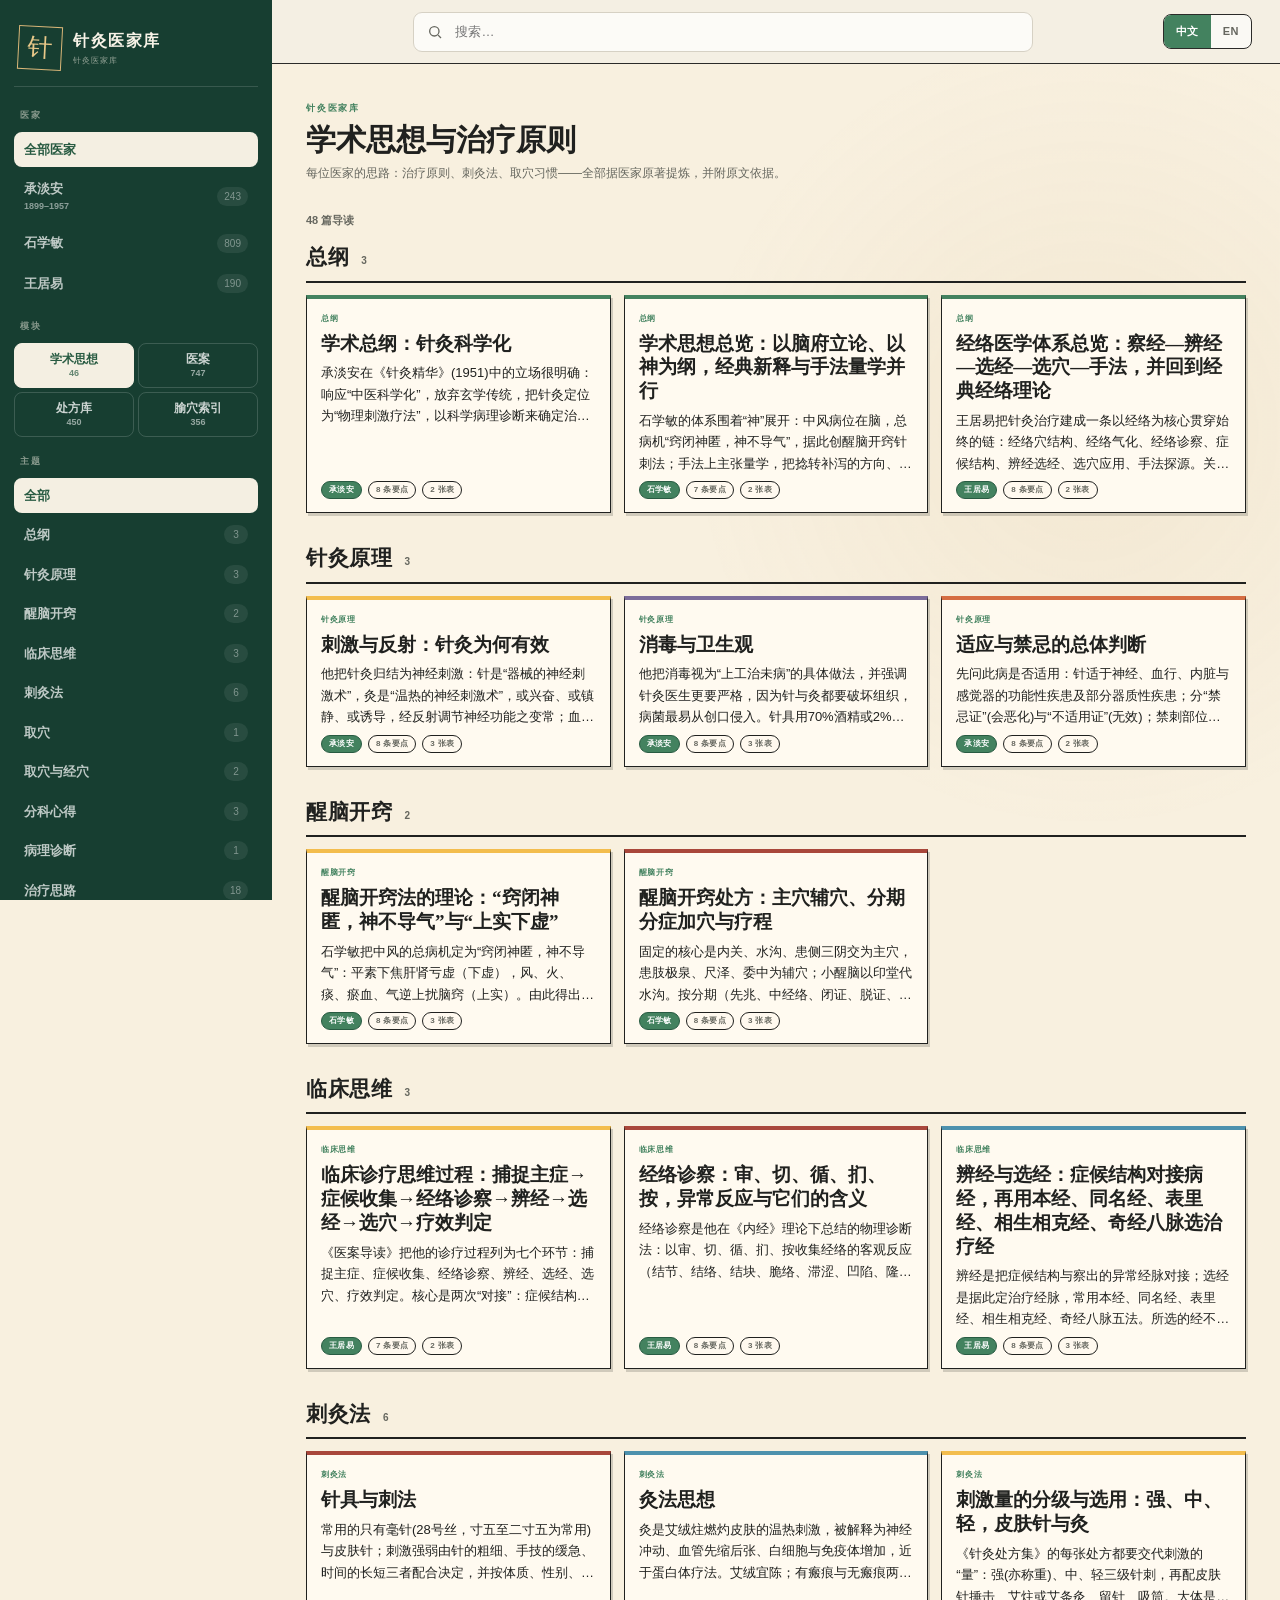
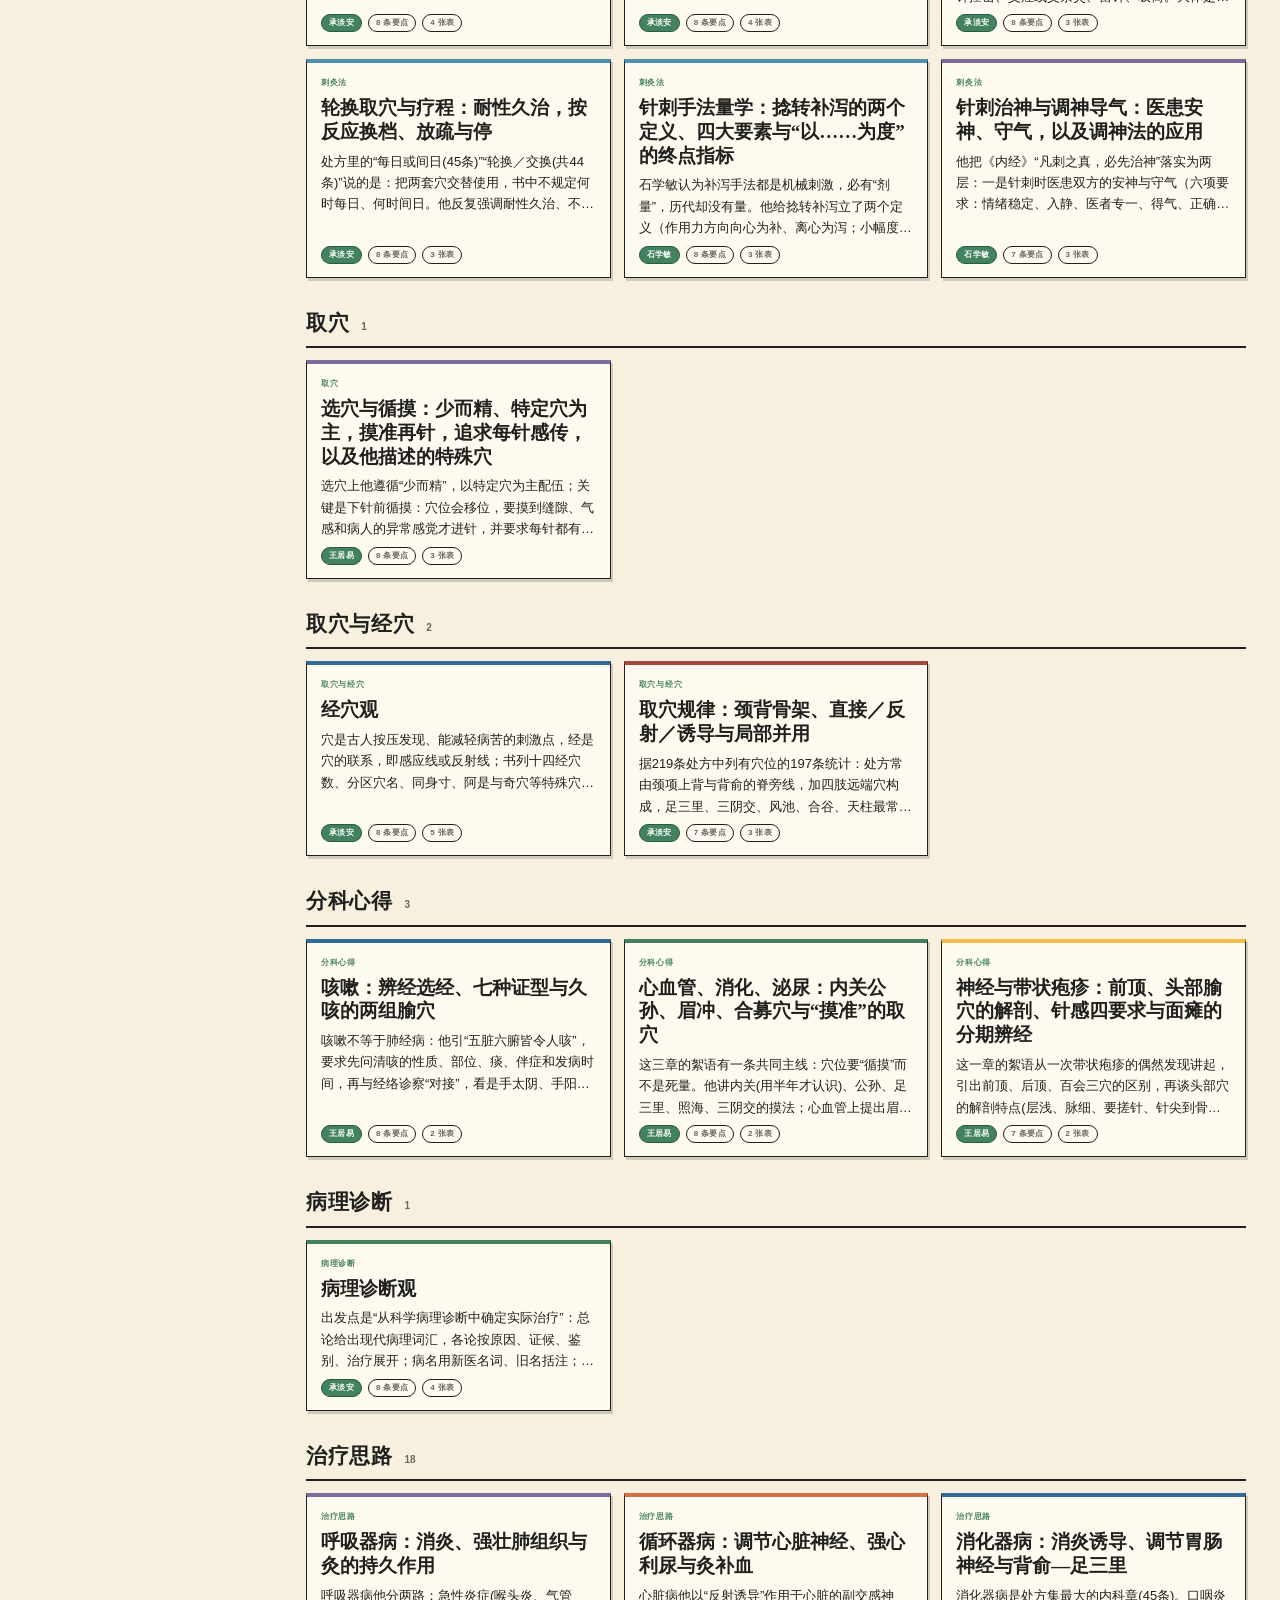
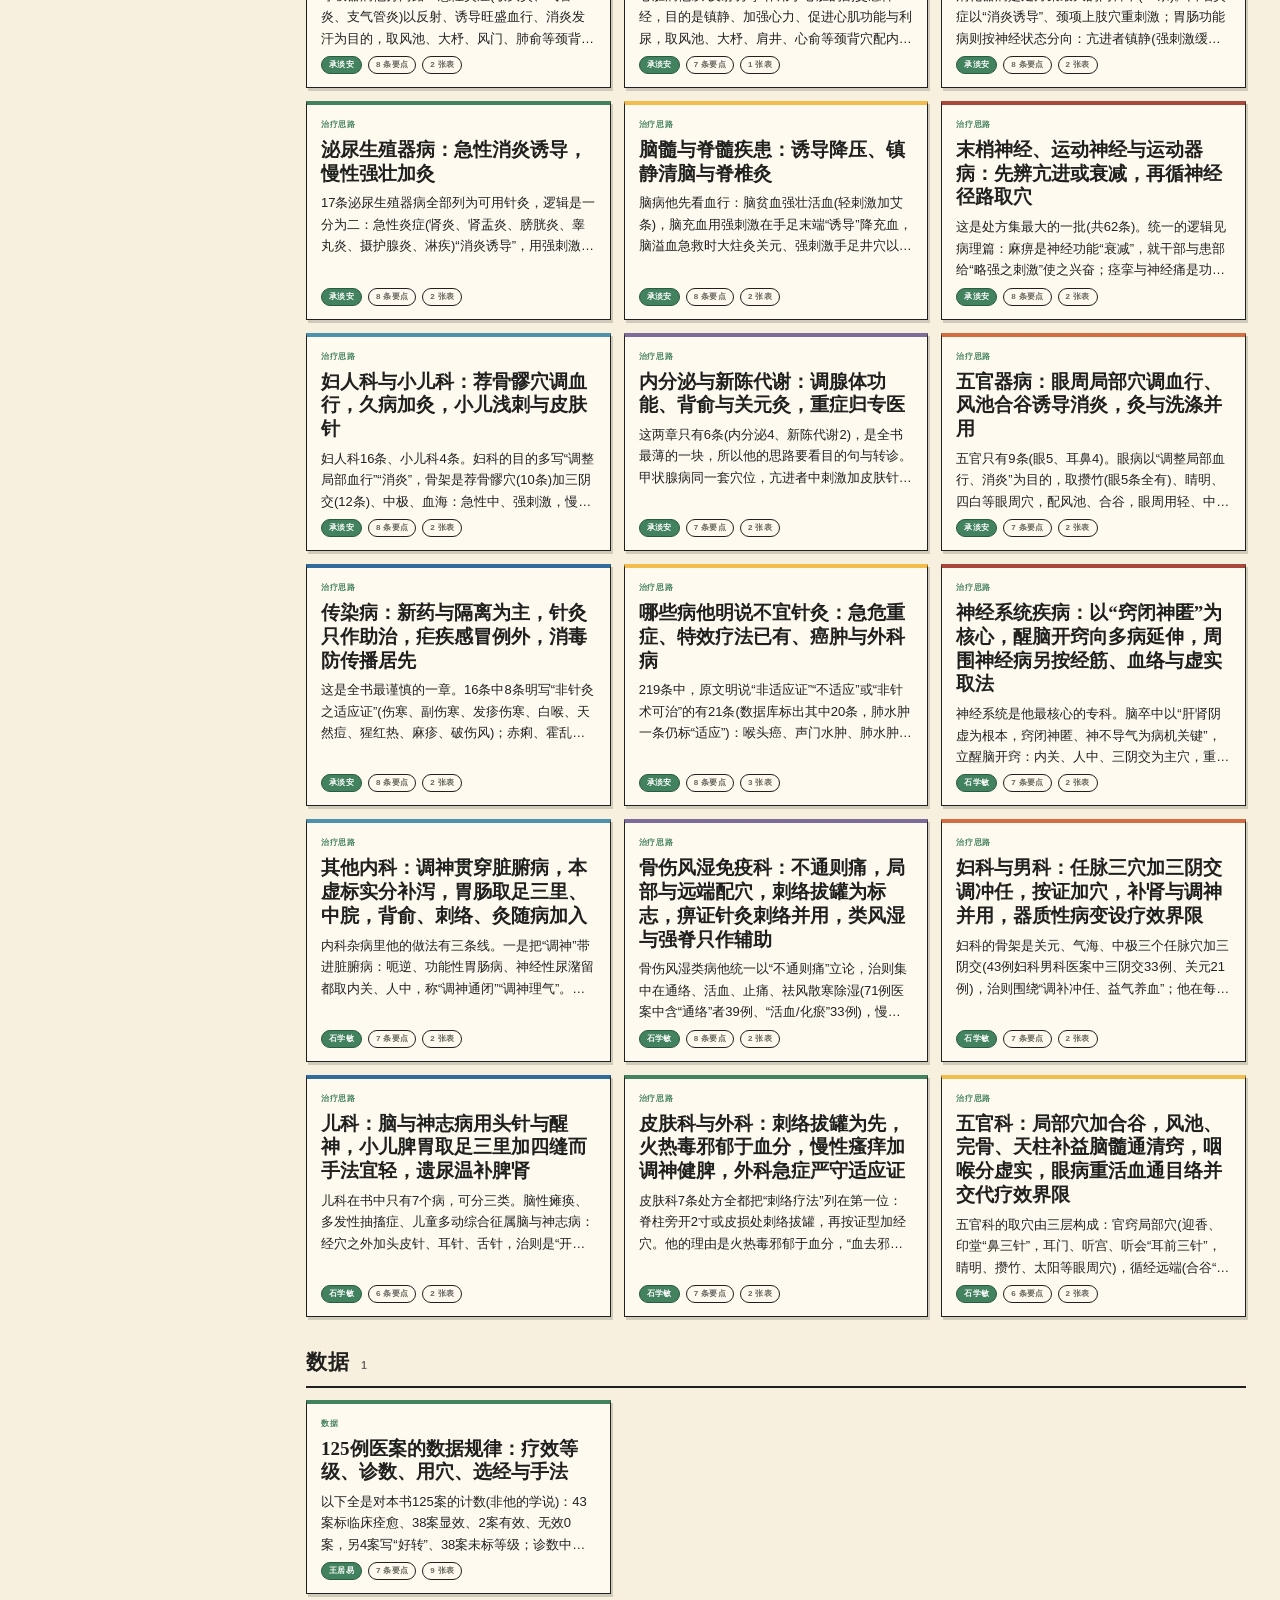
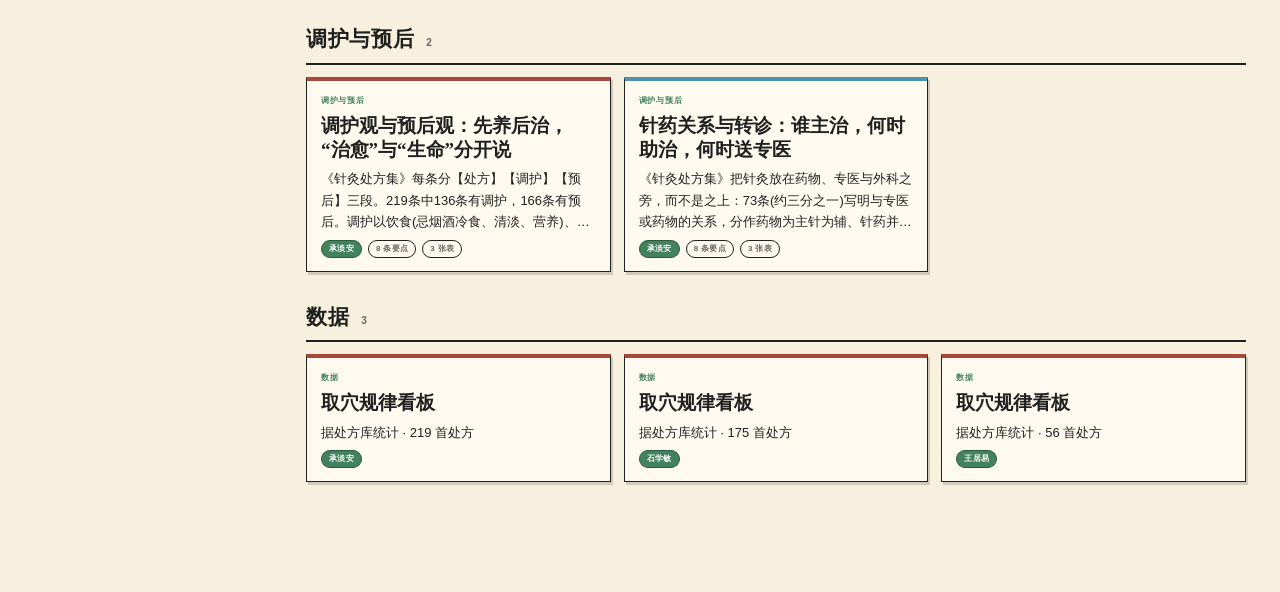
==== bank/viewer.html @ 6c7145f2 "Add acupuncture master bank: 3 doctors, viewer, tools Per-doctor thought guides, cases and prescript" ====
<!doctype html>
<html lang="zh-Hans">
<head>
<meta charset="utf-8" />
<meta name="viewport" content="width=device-width, initial-scale=1" />
<title>针灸医家库 Acupuncture Bank</title>
<style>
:root{
  --ink:#20211f; --muted:#66675f; --paper:#fffaf0; --page:#f8f0df; --line:#2b2b29;
  --green:#43825f; --green-dark:#285b42; --gold:#f3bd4d; --red:#a9473b;
  --warm:#d56d42; --cool:#4d91ad; --cold:#316b9b; --violet:#7b6c9a;
  --chinese:"FZWeiBei-S03","方正魏碑简体","华文新魏","STXinwei","Adobe Kaiti Std","KaiTi","STKaiti",serif;
}
*{box-sizing:border-box}
html{background:var(--page)}
body{margin:0;color:var(--ink);font:14px/1.5 -apple-system,BlinkMacSystemFont,"Segoe UI",Roboto,"PingFang SC","Microsoft YaHei",sans-serif;
  background:radial-gradient(circle at 85% 8%,rgba(184,134,59,.08),transparent 25rem),var(--page)}
button,input,select{font:inherit;color:inherit}
button{cursor:pointer}
button:focus-visible,input:focus-visible{outline:3px solid rgba(35,90,70,.22);outline-offset:2px}

.app{min-height:100vh;display:grid;grid-template-columns:272px minmax(0,1fr)}
.sidebar{position:sticky;top:0;height:100vh;overflow-y:auto;padding:22px 14px;background:#173e31;color:#f8f3e7;display:flex;flex-direction:column;gap:4px}
.sidebar>*{flex-shrink:0}
.brand{display:flex;align-items:center;gap:11px;padding:4px 4px 16px;border-bottom:1px solid rgba(255,255,255,.14);margin-bottom:4px}
.brand-mark{width:44px;height:44px;flex:0 0 44px;border:1px solid #d9b678;display:grid;place-items:center;color:#e8c889;font-family:var(--chinese);font-size:25px;transform:rotate(3deg)}
.brand strong{display:block;font-size:16px;font-weight:800;letter-spacing:.1em}
.brand span{display:block;margin-top:2px;opacity:.55;font-size:8px;letter-spacing:.14em}
.side-h{margin:14px 6px 5px;font-size:9px;font-weight:800;letter-spacing:.17em;opacity:.5;text-transform:uppercase}
.side-btn{border:0;background:transparent;color:rgba(255,255,255,.72);padding:8px 10px;display:flex;align-items:center;justify-content:space-between;gap:8px;text-align:left;border-radius:8px;width:100%;font-size:13px}
.side-btn:hover{background:rgba(255,255,255,.06);color:#fff}
.side-btn.active{background:#f4efe2;color:var(--green-dark);font-weight:700}
.side-btn.off{opacity:.38;cursor:default}
.side-btn small{display:block;font-size:9px;opacity:.7;font-weight:600;margin-top:1px}
.n{font-size:10px;opacity:.6;background:rgba(255,255,255,.12);border-radius:99px;padding:2px 7px;min-width:24px;text-align:center}
.active .n{background:rgba(40,91,66,.16);color:var(--green-dark);opacity:1}
.mod-row{display:grid;grid-template-columns:1fr 1fr;gap:4px}
.mod-btn{border:1px solid rgba(255,255,255,.16);background:transparent;color:rgba(255,255,255,.78);border-radius:8px;padding:8px 6px;font-size:12px;font-weight:700;text-align:center;line-height:1.25}
.mod-btn:hover{background:rgba(255,255,255,.07);color:#fff}
.mod-btn.active{background:#f4efe2;color:var(--green-dark);border-color:#f4efe2}
.mod-btn i{display:block;font-style:normal;font-size:9px;font-weight:600;opacity:.7;margin-top:1px}

.dept-group{border-radius:9px;overflow:hidden;margin-bottom:2px}
.dept-group.is-open{background:rgba(255,255,255,.04)}
.dept-head{border:0;background:transparent;color:rgba(255,255,255,.82);width:100%;display:flex;align-items:center;gap:8px;
  padding:9px 10px;text-align:left;border-radius:8px;font-size:13px;border-left:3px solid transparent}
.dept-head:hover{background:rgba(255,255,255,.06);color:#fff}
.dept-head.active{background:#f4efe2;color:var(--green-dark);font-weight:800}
.dept-head b{flex:1;font-weight:700}
.dept-toggle{flex:0 0 12px;font-size:11px;opacity:.6;transition:transform .16s;display:inline-block}
.dept-group.is-open .dept-toggle{transform:rotate(90deg)}
.tone-0 .dept-head{border-left-color:var(--green)} .tone-1 .dept-head{border-left-color:var(--gold)}
.tone-2 .dept-head{border-left-color:var(--red)} .tone-3 .dept-head{border-left-color:var(--cool)}
.tone-4 .dept-head{border-left-color:var(--violet)} .tone-5 .dept-head{border-left-color:var(--warm)}
.tone-6 .dept-head{border-left-color:var(--cold)}
.cat-list{padding:3px 6px 8px 20px;display:flex;flex-direction:column;gap:1px}
.cat-btn{border:0;background:transparent;color:rgba(255,255,255,.62);width:100%;display:flex;align-items:center;justify-content:space-between;gap:8px;
  padding:6px 9px;text-align:left;border-radius:7px;font-size:12px}
.cat-btn:hover{background:rgba(255,255,255,.06);color:#fff}
.cat-btn.active{background:#f4efe2;color:var(--green-dark);font-weight:700}
.cat-btn b{font-weight:600}
.side-note{margin-top:auto;padding-top:14px;border-top:1px solid rgba(255,255,255,.14);font-size:10px;opacity:.55;line-height:1.6}

.main{min-width:0}
.topbar{height:64px;padding:0 28px;display:flex;align-items:center;gap:16px;border-bottom:1px solid var(--line);
  background:rgba(243,239,228,.9);backdrop-filter:blur(10px);position:sticky;top:0;z-index:20}
.search{flex:1;max-width:620px;margin:0 auto;height:40px;display:flex;align-items:center;gap:10px;
  background:rgba(255,255,255,.7);border:1px solid #d6d1c4;padding:0 13px;border-radius:9px}
.search input{width:100%;border:0;outline:0;background:transparent;font-size:13px}
.search svg{flex:0 0 16px;color:var(--muted)}
.chip{border:1px solid var(--line);background:rgba(255,255,255,.6);border-radius:8px;padding:7px 11px;font-size:11px;font-weight:700}
.chip.on{background:var(--green);color:#fff;border-color:var(--green-dark)}
.chip.rnd{background:var(--gold);border-color:var(--ink)}
.chip.warn.on{background:var(--red);border-color:var(--red)}
.chip .cn{opacity:.55;font-weight:800;margin-left:2px}
.lang-switch{flex:0 0 auto;display:flex;border:1px solid var(--line);border-radius:8px;overflow:hidden;background:rgba(255,255,255,.6)}
.lang-switch button{border:0;background:transparent;padding:8px 12px;font-size:11px;font-weight:800;letter-spacing:.04em;color:var(--muted)}
.lang-switch button.on{background:var(--green);color:#fff}

.content{max-width:1280px;margin:0 auto;padding:32px 34px 80px}
.heading span{color:var(--green);font-size:9px;font-weight:800;letter-spacing:.2em;text-transform:uppercase}
.heading h1{margin:6px 0 6px;font-size:30px;line-height:1.15}
.heading p{margin:0;color:var(--muted);font-size:12px;max-width:760px}
.toolbar{display:flex;flex-wrap:wrap;gap:8px;margin:16px 0 4px}
.count{color:var(--muted);font-size:11px;font-weight:700;margin:14px 0 14px}

.profile{display:grid;grid-template-columns:auto 1fr;gap:18px;border:1.5px solid var(--ink);background:var(--paper);box-shadow:3px 4px 0 rgba(32,33,31,.18);padding:18px 20px;margin:18px 0 8px}
.profile .seal{width:64px;height:64px;border:1.5px solid var(--red);color:var(--red);display:grid;place-items:center;font-family:var(--chinese);font-size:26px;font-weight:900;transform:rotate(-3deg);text-align:center;line-height:1.05}
.profile h2{margin:0;font-family:var(--chinese);font-size:24px;font-weight:900}
.profile h2 small{font-family:inherit;font-size:12px;color:var(--muted);font-weight:600;margin-left:8px}
.profile p{margin:6px 0 0;font-size:13px;line-height:1.7}
.profile .src{margin-top:8px;display:flex;flex-wrap:wrap;gap:6px}

.catsec{margin-bottom:30px}
.catsec-h{display:flex;align-items:baseline;gap:12px;margin:0 0 12px;padding-bottom:7px;border-bottom:2px solid var(--ink)}
.catsec-h h2{margin:0;font-family:var(--chinese);font-size:21px;font-weight:900;letter-spacing:.03em}
.catsec-h em{font-style:normal;color:var(--muted);font-size:10px;font-weight:700}

.grid{display:grid;grid-template-columns:repeat(auto-fill,minmax(292px,1fr));gap:13px}
.card{position:relative;border:1.5px solid var(--ink);border-top:4px solid var(--green);background:var(--paper);
  padding:14px 14px 13px;text-align:left;box-shadow:2px 3px 0 rgba(32,33,31,.18);transition:transform .16s,box-shadow .16s;display:flex;flex-direction:column;gap:7px}
.card:hover{transform:translateY(-2px);box-shadow:4px 5px 0 var(--ink)}
.card.t-0{border-top-color:var(--green)} .card.t-1{border-top-color:var(--gold)}
.card.t-2{border-top-color:var(--red)} .card.t-3{border-top-color:var(--cool)}
.card.t-4{border-top-color:var(--violet)} .card.t-5{border-top-color:var(--warm)}
.card.t-6{border-top-color:var(--cold)}
.card .path{color:var(--green);font-size:8px;font-weight:800;letter-spacing:.09em;text-transform:uppercase}
.card .zh{font-family:var(--chinese);font-size:19px;font-weight:900;line-height:1.25}
.card .zh small{font-family:-apple-system,"Segoe UI",sans-serif;font-size:10px;font-weight:600;color:var(--muted);margin-left:6px}
.card .cx{font-size:12px;line-height:1.5;display:-webkit-box;-webkit-line-clamp:3;-webkit-box-orient:vertical;overflow:hidden}
.card .cx.zhtxt{font-size:13px;line-height:1.65}
.card .pts{display:flex;flex-wrap:wrap;gap:4px}
.card .pts em{font-style:normal;background:#e2e9e3;color:var(--green-dark);border-radius:99px;padding:2px 8px;font-size:10px;font-weight:700}
.card .pts em.more{background:transparent;color:var(--muted)}
.card .foot{margin-top:auto;display:flex;flex-wrap:wrap;align-items:center;gap:6px;font-size:9px;color:var(--muted)}
.badge{border:1px solid var(--ink);border-radius:99px;padding:2px 7px;font-size:8px;font-weight:800;letter-spacing:.04em;background:rgba(255,250,240,.9)}
.badge.mod{background:var(--green);color:#fff;border-color:var(--green-dark)}
.badge.no{background:var(--red);color:#fff;border-color:var(--red)}
.badge.cond{background:var(--gold);border-color:var(--ink)}
.dot{width:3px;height:3px;border-radius:99px;background:var(--muted)}
.empty{padding:60px 20px;text-align:center;color:var(--muted);font-size:13px;line-height:1.8;max-width:560px;margin:0 auto}
.empty b{display:block;font-size:15px;color:var(--ink);margin-bottom:4px}

.overlay{position:fixed;inset:0;background:rgba(20,25,20,.55);display:none;z-index:50;padding:40px 20px;overflow-y:auto}
.overlay.open{display:block}
.sheet{max-width:820px;margin:0 auto;background:var(--paper);border:2px solid var(--ink);box-shadow:8px 10px 0 rgba(32,33,31,.35)}
.sheet-top{position:sticky;top:0;background:var(--paper);border-bottom:2px solid var(--ink);padding:16px 20px;display:flex;align-items:flex-start;gap:14px;z-index:2}
.sheet-top .path{color:var(--green);font-size:9px;font-weight:800;letter-spacing:.1em;text-transform:uppercase}
.sheet-top h2{margin:4px 0 0;font-family:var(--chinese);font-size:23px;font-weight:900;line-height:1.3}
.sheet-top .sub{margin-top:5px;font-size:11px;color:var(--muted)}
.x{margin-left:auto;flex:0 0 34px;width:34px;height:34px;border:1.5px solid var(--ink);background:var(--paper);border-radius:8px;font-size:16px;font-weight:800}
.x:hover{background:var(--ink);color:var(--paper)}
.sheet-body{padding:20px}
.sect{margin-bottom:22px}
.sect h3{margin:0 0 7px;font-size:9px;font-weight:800;letter-spacing:.16em;text-transform:uppercase;color:var(--green-dark)}
.lead{font-size:15px;line-height:1.85;background:#fff8ea;border:1px solid var(--line);border-left:5px solid var(--green);padding:13px 16px}
.zhtext{font-family:var(--chinese);font-size:16px;line-height:2}
.rx{font-family:var(--chinese);font-size:17px;line-height:2.05;background:#fff8ea;border:1px solid var(--line);padding:14px 18px}
.rx p{margin:0 0 6px}
.rx .lab{font-size:13px;color:var(--green-dark);font-weight:900}
.kv{display:grid;grid-template-columns:88px 1fr;gap:6px 14px;font-size:13px;line-height:1.6}
.kv dt{color:var(--muted);font-weight:700;font-size:11px;padding-top:2px}
.kv dd{margin:0}
.kv .zh{font-family:var(--chinese);font-size:15px}
.tagrow{display:flex;flex-wrap:wrap;gap:6px}
.tag{background:#e2e9e3;color:var(--green-dark);border:0;border-radius:99px;padding:3px 9px;font-size:10px;font-weight:700;font-family:inherit;cursor:pointer}
.tag:hover{background:var(--green);color:#fff}
.tag.pt{font-size:11px;letter-spacing:.02em}
.rx .pt{background:#dcebe2;color:var(--green-dark);border:0;border-radius:6px;padding:0 5px;margin:0 1px;font:inherit;font-size:inherit;line-height:1.5;cursor:pointer;border-bottom:2px solid var(--green)}
.rx .pt:hover{background:var(--green);color:#fff}
.rx .pt.ex{border-bottom-color:var(--gold);background:#f6ecd0}
.note-box{font-size:12px;line-height:1.7;color:var(--muted);border-left:3px solid var(--gold);padding:6px 12px;background:rgba(243,189,77,.1)}
.flag{display:inline-block;border-radius:6px;padding:4px 10px;font-size:12px;font-weight:800;margin-bottom:10px}
.flag.no{background:var(--red);color:#fff}
.flag.cond{background:var(--gold);color:var(--ink)}

.take{list-style:none;margin:0;padding:0;display:flex;flex-direction:column;gap:9px;counter-reset:tk}
.take li{counter-increment:tk;position:relative;padding:9px 12px 9px 40px;background:#fff8ea;border:1px solid var(--line);font-size:14px;line-height:1.75}
.take li::before{content:counter(tk);position:absolute;left:10px;top:9px;width:20px;height:20px;border-radius:99px;background:var(--green);color:#fff;font-size:11px;font-weight:800;display:grid;place-items:center}
.take .cite{display:inline-flex;gap:3px;margin-left:6px;vertical-align:baseline}
.take .cite button{border:1px solid var(--green);background:transparent;color:var(--green-dark);border-radius:5px;padding:0 5px;font-size:10px;font-weight:800}
.take .cite button:hover{background:var(--green);color:#fff}
.prose{font-size:14px;line-height:1.85}
.prose h4{margin:0 0 4px;font-size:14px;font-weight:800}
.tbl-wrap{overflow-x:auto;border:1.5px solid var(--ink);background:#fff}
.tbl-cap{font-size:12px;font-weight:800;margin:0 0 5px}
table.tbl{border-collapse:collapse;width:100%;font-size:13px;line-height:1.55}
table.tbl th{background:var(--green-dark);color:#fff;text-align:left;padding:7px 10px;font-size:11px;letter-spacing:.04em;white-space:nowrap}
table.tbl td{padding:7px 10px;border-top:1px solid #d9d2c0;vertical-align:top}
table.tbl tr:nth-child(even) td{background:#fbf5e6}
table.tbl td:first-child{font-weight:700;white-space:nowrap}
.ev{margin:0;padding:0;list-style:none;display:flex;flex-direction:column;gap:8px}
.ev li{border-left:3px solid var(--gold);padding:3px 0 3px 12px;font-size:13px;line-height:1.7;scroll-margin-top:90px}
.ev li.hl{background:rgba(243,189,77,.28)}
.ev q{font-family:var(--chinese);font-size:15px;quotes:"「" "」"}
.ev cite{display:block;font-size:11px;color:var(--muted);font-style:normal}
.ev b{color:var(--green-dark);margin-right:6px}

.bar-row{display:grid;grid-template-columns:78px 1fr 40px;align-items:center;gap:8px;margin:3px 0;font-size:12px}
.bar-row .nm{font-family:var(--chinese);font-size:14px;font-weight:800}
.bar-row .bar{height:12px;background:#e8dfc8;border:1px solid var(--line)}
.bar-row .bar i{display:block;height:100%;background:var(--green)}
.bar-row .v{text-align:right;color:var(--muted);font-weight:700}
.kpis{display:grid;grid-template-columns:repeat(auto-fit,minmax(110px,1fr));gap:9px}
.kpi{border:1.5px solid var(--ink);background:#fff8ea;padding:9px 11px}
.kpi b{display:block;font-size:22px;font-family:var(--chinese)}
.kpi span{font-size:10px;color:var(--muted);font-weight:700}

.ptgrid{display:grid;grid-template-columns:repeat(auto-fill,minmax(190px,1fr));gap:10px}
.ptcard{border:1.5px solid var(--ink);background:var(--paper);padding:9px 11px;text-align:left;box-shadow:2px 3px 0 rgba(32,33,31,.15);display:flex;flex-direction:column;gap:3px}
.ptcard:hover{transform:translateY(-2px);box-shadow:4px 5px 0 var(--ink)}
.ptcard .code{font-size:10px;font-weight:800;color:var(--green);letter-spacing:.08em}
.ptcard .zh{font-family:var(--chinese);font-size:18px;font-weight:900;line-height:1.2}
.ptcard .py{font-size:11px;color:var(--muted)}
.ptcard .use{display:flex;gap:6px;flex-wrap:wrap;margin-top:3px}
.ptcard .use em{font-style:normal;font-size:9px;font-weight:800;border:1px solid var(--ink);border-radius:99px;padding:1px 7px;background:#fffaf0}
.linklist{display:flex;flex-direction:column;gap:5px}
.linklist button{border:1px solid #d6d1c4;background:#fff;text-align:left;padding:7px 10px;border-radius:7px;font-size:13px;display:flex;justify-content:space-between;gap:10px}
.linklist button:hover{border-color:var(--green);background:#f1f7f3}
.linklist button span{color:var(--muted);font-size:11px}

.menu-btn{display:none;flex:0 0 38px;width:38px;height:38px;border:1px solid var(--line);background:rgba(255,255,255,.6);border-radius:9px;font-size:17px;line-height:1;place-items:center}
.nav-backdrop{display:none}
@media(max-width:860px){
  .app{grid-template-columns:1fr}
  .menu-btn{display:grid}
  .sidebar{position:fixed;top:0;left:0;bottom:0;width:min(84vw,320px);height:100dvh;z-index:60;
    transform:translateX(-101%);transition:transform .18s ease;box-shadow:2px 0 14px rgba(0,0,0,.3)}
  .app.nav-open .sidebar{transform:none}
  .app.nav-open .nav-backdrop{display:block;position:fixed;inset:0;z-index:55;background:rgba(20,25,20,.45)}
  .topbar{padding:0 12px;gap:10px}
  .content{padding:18px 13px 64px}
  .heading h1{font-size:23px}
  .grid{grid-template-columns:1fr}
  .overlay{padding:10px 7px}
  .sheet-body{padding:15px}
  .kv{grid-template-columns:74px 1fr}
  .rx{font-size:16px;padding:12px 13px}
  .profile{grid-template-columns:1fr}
  .ptgrid{grid-template-columns:repeat(auto-fill,minmax(150px,1fr))}
}

</style>
</head>
<body>
<div class="app">
  <aside class="sidebar" id="sidebar"></aside>
  <div class="nav-backdrop" id="navBackdrop"></div>
  <div class="main">
    <div class="topbar">
      <button class="menu-btn" id="menuBtn" aria-label="Menu">&#9776;</button>
      <div class="search">
        <svg width="16" height="16" viewBox="0 0 24 24" fill="none" stroke="currentColor" stroke-width="2"><circle cx="11" cy="11" r="7"/><path d="m21 21-4.3-4.3"/></svg>
        <input id="q" type="search" />
      </div>
      <div class="lang-switch" id="langSwitch"><button data-lang="zh">中文</button><button data-lang="en">EN</button></div>
    </div>
    <div class="content">
      <div class="heading"><span id="crumb"></span><h1 id="title"></h1><p id="blurb"></p></div>
      <div class="toolbar" id="toolbar"></div>
      <div id="extra"></div>
      <div class="count" id="count"></div>
      <div id="grid"></div>
      <div class="empty" id="empty" hidden></div>
    </div>
  </div>
</div>
<div class="overlay" id="overlay"><div class="sheet" id="sheet"></div></div>
<script type="application/json" id="db">{"meta":{"generated":"2026-09-21"},"doctors":[{"id":"chengdanan","name":{"zh":"承淡安","en":"Cheng Dan'an"},"years":"1899–1957","tagline":{"zh":"近代“科学针灸”的倡导者，中国针灸学研究社与中国针灸专科学校的创办者。","en":"Champion of “scientific acupuncture” in modern China; founder of the China Acupuncture Research Society and the first modern acupuncture school."},"bio":{"zh":"江阴华墅人，出身中医世家，17岁随父学医；1929年在苏州望亭创办中国针灸学研究社，1933年创办中国最早的针灸专业杂志《针灸杂志》，1934年东渡日本考察针灸医疗、教学与科研，回国后创办中国针灸讲习所（后改中国针灸专科学校，近代第一所针灸专业学校）。1954年任江苏省中医学校校长，1955年当选中国科学院学部委员。代表作为针灸“三部曲”：《中国针灸治疗学》《中国针灸学讲义》《中国针灸学》。","en":"Born in Jiangyin into a family of physicians, he began medical study at 17. He founded the China Acupuncture Research Society (1929) and the journal 《针灸杂志》 (1933), studied acupuncture in Japan (1934), and founded modern China's first acupuncture school. President of the Jiangsu Provincial TCM School (1954); member of the Chinese Academy of Sciences (1955). His acupuncture “trilogy”: 《中国针灸治疗学》, 《中国针灸学讲义》, 《中国针灸学》."},"obsidian":{"vault":"TCM Vault","prefix":"承淡安针灸/"},"sources":[{"title":"承淡安针灸精华","kind":"thought + Q&A textbook (1951)"},{"title":"承淡安针灸处方集","kind":"prescription formulary (1951)"}],"notes":{"cases":{"zh":"这两部书是问答体教科书与处方集，不含病例记录，因此暂无医案；如有其他著作中的医案，可再录入。","en":"These two books are a Q&A textbook and a formulary and contain no case histories, so there are no cases yet; cases from his other works can be added later."}}},{"id":"shixuemin","name":{"zh":"石学敏","en":"Shi Xuemin"},"years":"","tagline":{"zh":"“醒脑开窍”针刺法的创立者，针刺手法量学理论的倡导者。","en":"Creator of the “Xingnao Kaiqiao” (awaken the brain, open the orifices) needling method; pioneer of quantified needle-manipulation dosage."},"bio":{"zh":"世界著名中医针灸专家，中国工程院院士，国医大师（2014年），天津中医药大学第一附属医院针灸学科学术带头人，从事针灸学和老年医学的临床、科研、教学50余年。坚持“中西结合、融西贯中”、针药并用，强调中医辨证与西医辨病相结合。创立“醒脑开窍针刺法”治疗中风；率先提出针刺手法量学理论，对捻转补泻手法作了新的定义和量化操作；针对中风形成“石氏中风单元疗法”。","en":"A world-renowned acupuncturist, member of the Chinese Academy of Engineering and “Great Master of Chinese Medicine” (2014), academic leader of acupuncture at the First Teaching Hospital of Tianjin University of TCM, with 50+ years in clinic, research and teaching. He combines Chinese and Western medicine and uses acupuncture with drugs. He created the Xingnao Kaiqiao needling method for stroke, was first to propose the quantified-dosage theory of needle manipulation (redefining twirling tonification/reduction with measurable operation), and formed the “Shi stroke-unit therapy”."},"sources":[{"title":"石学敏针灸全集（第2版，科学出版社 2015）","kind":"theory + treatment + clinical cases"},{"title":"石学敏实用针灸学","kind":"textbook: points, needling method, disease protocols, worked cases"}]},{"id":"wangjuyi","name":{"zh":"王居易","en":"Wang Juyi"},"years":"","tagline":{"zh":"经络医学专家：以“察经—辨经—选经—选穴”为核心的针灸诊疗体系。","en":"Channel-medicine specialist: a system of palpating the channels, differentiating the affected channel, choosing channels, then choosing points."},"bio":{"zh":"著名经络医学专家，北京中医学院首届毕业生，从事针灸临床、研究、教学50余年，北京市中医管理局薪火传承“3+3”工程名医传承工作站专家。在传统经络理论基础上构建了以经络理论为核心的经络医学体系，内容包括经络穴结构、经络气化、经络诊察、症候结构、辨经选经、选穴应用、手法探源；临床选穴“少而精”，强调下针前循摸取穴与得气感传。","en":"A well-known channel-medicine specialist and member of the first graduating class of Beijing College of TCM, with 50+ years of clinical, research and teaching work. On the basis of classical channel theory he built a channel-medicine system: channel/point structure, channel qi transformation, channel palpation, symptom structure, channel differentiation and selection, point application, and manipulation. He selects few, precise points and stresses palpating for each point before needling and obtaining propagated sensation."},"sources":[{"title":"王居易针灸医案讲习录（中国中医药出版社 2014）","kind":"125 cases with his own analysis and post-case essays"}],"notes":{"rx":{"zh":"此书是医案，不含成方；处方以医案中的选穴与“诊后絮语”中的穴组为准，见医案与学术思想。","en":"This book is a case collection, not a formulary; his point combinations are in the cases and in the post-case essays."}}}],"guides":[{"id":"cda-01-overview","doctor":"chengdanan","group":{"zh":"总纲","en":"Overview"},"order":1,"title":{"zh":"学术总纲：针灸科学化","en":"Overview: Making Acupuncture Scientific"},"summary":{"zh":"承淡安在《针灸精华》(1951)中的立场很明确：响应“中医科学化”，放弃玄学传统，把针灸定位为“物理刺激疗法”，以科学病理诊断来确定治疗；全书用问答体、参考日本针灸书籍，不采录不科学的玄虚学说，旧病名仅附在新医病名之后。","en":"In Acupuncture Essence (1951) Cheng answers the call for 'scientising Chinese medicine': drop the metaphysical tradition, treat acupuncture as a physical-stimulation therapy, and fix treatment from scientific pathological diagnosis. The book is in Q&A form, draws on Japanese acupuncture books, excludes unscientific speculation, and keeps old TCM disease names only in parentheses."},"takeaways":[{"zh":"目的是“中医科学化”：放弃数千年玄学医学的传统，让祖国几千年的治疗经验“通过科学的形式”确定其实际效果，并从科学病理诊断中确定实际治疗。","en":"The aim is 'scientising' Chinese medicine: abandon the metaphysical medical tradition, let millennia of therapeutic experience be confirmed 'through scientific form', and fix the actual treatment from scientific pathological diagnosis.","cite":["C1","C2"]},{"zh":"对针灸的定位：它是祖国独有发明的“物理刺激疗法”，属固有医学的一个重要部门；其价值在于应用范围广、疗效捷速而准确，除预防外主要用于对症治疗。","en":"Positioning: acupuncture-moxibustion is a 'physical stimulation therapy' uniquely invented in China, an important branch of native medicine; its worth lies in wide application and fast, accurate effect, chiefly for symptomatic treatment apart from prevention.","cite":["C3","C4"]},{"zh":"改进的方向是“抛弃陈说，创造新知”：把含有玄学成分的针灸术改进为科学针灸，《针灸精华》自视为通向科学化的“津梁”，而不是终点。","en":"The direction is 'discard old doctrines, create new knowledge': turn acupuncture that carries metaphysical elements into scientific acupuncture; the book sees itself as a bridge, not a destination.","cite":["C5","C6"]},{"zh":"取舍原则写在凡例里：针科、灸科的内容要“切合实际”，“不科学的玄虚学说，全不采录”。落到实处，如补泻迎随被明说“今已不讲”，补、泻改按刺激强弱与兴奋、制止来解释。","en":"The rule of selection is stated in the editorial notes: needling and moxa content must fit practice, and 'unscientific, abstruse doctrines are not adopted at all'. In practice, supplementing/draining-and-meeting/following is declared 'no longer discussed', and bu/xie are re-read as stimulation strength and excitation vs. inhibition.","cite":["C7","C8","C9"]},{"zh":"知识来源与写法：集历年心得，参考日本针灸书籍，结合多年临床；采问答体、行文力求简明，为的是让读者容易了解各科主要常识。","en":"Sources and style: his years of experience, Japanese acupuncture books, and long clinical practice, presented as questions and answers in deliberately brief prose so readers can grasp the main knowledge of each branch.","cite":["C10","C11","C12"]},{"zh":"对读者的桥梁设计：病理诊断治疗篇全部采用新医名词配合针灸治疗；为了照顾未参加过新医进修的中医同道，在新医病名之下注入中医病名。","en":"Bridge for readers: the pathology/treatment part uses new-medicine terms throughout, matched to acupuncture treatment; for TCM colleagues who have not had modern-medicine training, the traditional disease name is placed beneath each new name.","cite":["C13"]},{"zh":"科学化的前提是知识基础：针灸家不明人体构造与生理，一针一灸不仅无效还会致害，所以生理解剖被单独立为第一篇，且完全采用新学说编成；经穴学则从简，只记一二例，其余请参看《中国针灸学讲义》。","en":"Scientising presupposes basic knowledge: an acupuncturist ignorant of structure and physiology gets no effect and may do harm, so anatomy/physiology is placed first and compiled entirely from the new theories; points learning is kept short, with the rest deferred to his Lectures on Chinese Acupuncture.","cite":["C14","C15","C16"]},{"zh":"科学化也包括职业规范：消毒不可怠忽，不适应证及不明了的症状不随便施术，不用夸大广告以营利为目的。","en":"Scientising also covers professional conduct: never neglect sterilisation, do not treat non-indicated or unclear conditions at random, and do not use exaggerated advertising for profit.","cite":["C17"]}],"sections":[{"h":{"zh":"写作背景与立场","en":"Background and stance"},"body":{"zh":"《针灸精华》以1951年中国针灸学研究社出版的《针灸精华(即针灸医事常识问题第一二三辑合订本)》为底本，原在《针灸杂志》陆续发表。自序把全书放在中央号召“中医科学化”、各地设立新医进修班的背景里：中医工作者要“迎头赶上时代”，而针灸尚无这类科学问答的专著，所以他自任其事。全书六篇：生理解剖、消毒卫生、针科、灸科、经穴、病理诊断治疗。","en":"The book is based on the 1951 combined volume of the Q&A series on acupuncture practice knowledge, first serialised in the Acupuncture Journal. The preface places it in the campaign to 'scientise Chinese medicine' and the new-medicine refresher classes: TCM workers were to 'catch up with the times', and there was no scientific Q&A monograph on acupuncture, so he undertook one. It has six parts: anatomy/physiology, sterilisation/hygiene, needling, moxibustion, points, and pathology-diagnosis-treatment."}},{"h":{"zh":"他保留什么、放弃什么","en":"What he keeps and what he drops"},"body":{"zh":"保留的是可用刺激、反射、诱导、神经与血液反应来说明的临床经验，如针刺的兴奋、镇静、诱导作用，灸的白细胞与免疫反应。放弃的是没有这种解释的玄虚学说；补泻迎随被列为古针之法并说明“今已不讲”，出针的旧式补泻只作为“旧式名”附在强、弱刺激法之后。旧名词并未被简单丢弃，而是被对译，见下表。","en":"He keeps clinical experience that can be explained by stimulation, reflex, induction, and nerve and blood responses: needling's excitatory, inhibitory and inducing effects, moxa's white-cell and immune responses. He drops abstruse doctrines with no such explanation: supplement/drain-meet-follow is listed as an old technique 'no longer discussed', and old bu/xie survive only as 'old names' after the strong and weak stimulation methods. Old terms are translated rather than simply thrown away (see table)."}},{"h":{"zh":"如何读这两本书","en":"How the two books fit"},"body":{"zh":"《针灸精华》讲原理与常识(为什么、怎样做、何时不可做)；《针灸处方集》则按病列出处方。本模块只整理前者的基础观念；处方集与各系统治疗另有专章。","en":"Acupuncture Essence gives principles and practice knowledge (why, how, and when not); the Prescription Collection lists prescriptions by disease. This module covers only the foundations of the former; prescriptions and system-by-system treatment are handled elsewhere."}}],"tables":[{"title":{"zh":"《针灸精华》六篇结构","en":"Six parts of Acupuncture Essence"},"cols":[{"zh":"篇","en":"Part"},{"zh":"起始页(印刷页)","en":"Starts (printed p.)"},{"zh":"内容","en":"Content"}],"rows":[[{"zh":"第一篇 生理解剖常识问题","en":"1 Anatomy and physiology"},"11",{"zh":"完全搜集新学说，按系统叙述，含骨骼、肌肉、循环……感觉器官","en":"Compiled wholly from new theories, system by system"}],[{"zh":"第二篇 消毒卫生常识","en":"2 Sterilisation and hygiene"},"73",{"zh":"只选最普通、日常应用的题；手指消毒专为针灸医生而设","en":"Only the commonest daily-use topics; finger sterilisation is aimed at acupuncturists"}],[{"zh":"第三篇 针科常识","en":"3 Needling"},"87",{"zh":"针具、刺法、手技、意外、生理作用、禁忌","en":"Needles, insertion, techniques, accidents, physiological effects, contraindications"}],[{"zh":"第四篇 灸科常识","en":"4 Moxibustion"},"105",{"zh":"艾绒艾炷、灸法、作用、适应与禁忌","en":"Moxa wool and cones, methods, effects, indications and contraindications"}],[{"zh":"第五篇 经穴常识","en":"5 Points"},"123",{"zh":"经穴定义、十四经、穴名、同身寸、禁穴、特殊穴；从简","en":"Definition of meridian/point, fourteen meridians, names, cun, forbidden and special points; kept brief"}],[{"zh":"第六篇 病理诊断治疗常识","en":"6 Pathology, diagnosis, treatment"},"133",{"zh":"第三章总论(p.135)；第四章各论(p.142)：内、妇、眼、儿、外、传染病","en":"Ch. 3 general introduction (p.135); Ch. 4 by disease (p.142): internal, gynaecology, eye, paediatrics, surgery, infectious"}]]},{"title":{"zh":"旧说的科学化对译(书中所见)","en":"How old ideas are re-labelled (as found in the book)"},"cols":[{"zh":"旧说","en":"Old idea"},{"zh":"他的说法","en":"His rendering"},{"zh":"出处(印刷页)","en":"Where (printed p.)"}],"rows":[[{"zh":"泻针","en":"Draining needle"},{"zh":"强刺激制止法或诱导法","en":"Strong-stimulation inhibiting or inducing method"},"针科 p.90"],[{"zh":"补法","en":"Supplementing"},{"zh":"轻刺激兴奋法","en":"Light-stimulation exciting method"},"针科 p.90"],[{"zh":"补泻迎随","en":"Bu-xie ying-sui"},{"zh":"古针运用之法，昔重今已不讲","en":"An old technique once valued, now no longer discussed"},"针科 p.91"],[{"zh":"得气、行气","en":"De qi, moving qi"},{"zh":"针之感通作用/针之响","en":"The needle's sensory-conduction effect"},"针科 p.97"],[{"zh":"晕针","en":"Needle faint"},{"zh":"急性脑贫血","en":"Acute cerebral anaemia"},"针科 p.95"],[{"zh":"经穴主治内脏疾患","en":"Points treating visceral disease"},{"zh":"多与黑特氏带(内脏知觉过敏带)一致","en":"Mostly coincide with Head's zones (visceral hyperalgesia zones)"},"灸科 p.116"],[{"zh":"病之阴阳","en":"Yin-yang of disease"},{"zh":"阳压/阴压；阳性(+)/阴性(−)","en":"Arterial vs venous pressure; positive/negative"},"病理 p.140"],[{"zh":"中医病名","en":"TCM disease names"},{"zh":"置于新医病名之下的括号内","en":"Placed in parentheses under the new-medicine name"},"凡例 p.5"]]}],"evidence":[{"id":"C1","quote":"放弃数千年玄学医学之传统，使祖国数千年之治疗经验，通过科学的形式而确定其实际的效果","src":"针灸精华·自序 p.7"},{"id":"C2","quote":"从科学病理诊断中，确定实际治疗，达成中医科学化之任务","src":"针灸精华·自序 p.7"},{"id":"C3","quote":"针灸医术，是祖国独有发明的物理刺激疗法，属于固有医学中之一重要部门","src":"针灸精华·自序 p.7"},{"id":"C4","quote":"其应用范围的广大，治疗效果捷速而准确，是有它一定的成绩的","src":"针灸精华·自序 p.7"},{"id":"C5","quote":"抛弃陈说，创造新知，成为适合新时代的科学针灸医学","src":"针灸精华·自序 p.7"},{"id":"C6","quote":"俾含有玄学的针灸医术改进而成为科学针灸，这书或能起津梁作用","src":"针灸精华·自序 p.7"},{"id":"C7","quote":"针科、灸科常识问题，大体切合实际","src":"针灸精华·凡例六 p.5"},{"id":"C8","quote":"关于不科学的玄虚学说，全不采录","src":"针灸精华·凡例六 p.5"},{"id":"C9","quote":"补泻迎随，为古针运用之法，昔之针医甚重视，今已不讲矣","src":"针灸精华·第三篇 针科常识 p.91"},{"id":"C10","quote":"淡安本历年之心得，参考日本针灸书籍","src":"针灸精华·自序 p.7"},{"id":"C11","quote":"本书采用问答方式编著，为使读者容易了解各科主要常识及作为参考起见，所以行文力求简明","src":"针灸精华·凡例二 p.5"},{"id":"C12","quote":"结合其多年临床经验，介绍了针的名称与种类、针术沿革、刺针方式等内容","src":"针灸精华·内容提要(出版方撰)"},{"id":"C13","quote":"在新医病名之下，注入中医病名","src":"针灸精华·凡例八 p.5"},{"id":"C14","quote":"生理解剖常识问题篇完全搜集新学说编辑而成","src":"针灸精华·凡例三 p.5"},{"id":"C15","quote":"针灸家于施术上必须修习生理解剖之学术","src":"针灸精华·第三篇 针科常识 p.103"},{"id":"C16","quote":"经穴学的问题，全是千篇一律，假如采录，徒增篇幅，所以仅记一二例","src":"针灸精华·凡例七 p.5"},{"id":"C17","quote":"不适应证及不明了之症状，不随便施术","src":"针灸精华·第三篇 针科常识 p.104"}],"how_to_use":{"zh":"学他的方法，先问三件事：这个病属于什么病理过程(诊断)？针或灸要产生兴奋、镇静还是诱导(效用)？这种效用需要多大的刺激、多深的针、多大的炷(剂量)？凡是回答不了的“玄虚”说法，他的做法是不采录，而不是硬套。读他的书时，遇到旧名词先看他如何对译。","en":"To use his method, ask three things: what pathological process is this (diagnosis)? does the needle or moxa need to excite, inhibit or induce (effect)? and how strong a stimulus, how deep a needle, how large a cone (dose)? Where a doctrine cannot be answered in these terms, he leaves it out rather than forcing it. When reading, check first how he re-labels an old term."},"caveats":{"zh":"书中大量使用民国时期的西医名词与译名(如偻麻质斯、黑特氏带、蛋白体疗法)，出版方为保存原貌一律未改，与今通行名称并不对应；书中引用的多是二三十年代日本学者的实验，其“科学”是当时的科学。","en":"The book uses many Republican-era Western terms and transliterations (e.g. rheumatism, Head's zones, protein therapy) which the publisher deliberately left unchanged and which do not map neatly onto current terminology; the experiments it cites are mostly 1920s-30s Japanese work, so its 'science' is that of its time."},"see":{"notes":["01 生理解剖常识 Anatomy and Physiology","03 针科常识 Needling Science","04 灸科常识 Moxibustion Science","00 总论 General Introduction"],"points":[]}},{"id":"cda-02-stimulation-theory","doctor":"chengdanan","group":{"zh":"针灸原理","en":"Principles"},"order":2,"title":{"zh":"刺激与反射：针灸为何有效","en":"Stimulation and Reflex: Why Acupuncture Works"},"summary":{"zh":"他把针灸归结为神经刺激：针是“器械的神经刺激术”，灸是“温热的神经刺激术”，或兴奋、或镇静、或诱导，经反射调节神经功能之变常；血管先缩后张、白细胞与免疫物增加是证据，针灸类比蛋白体疗法，经穴多与黑特氏带一致。","en":"He reduces acupuncture to nerve stimulation: the needle is a 'mechanical nerve-stimulation art', moxa a 'thermal' one; stimulation excites, calms or induces, adjusting deranged nerve function by reflex. Vessels first constrict then dilate, white cells and immune substances rise, and needling/moxa is likened to protein therapy; the points largely coincide with Head's zones."},"takeaways":[{"zh":"总原理：人的生活与百般功能由神经主宰，所以针(器械的)与灸(温热的)都是神经刺激术；刺激或为兴奋、或为镇静，通过“反射的或诱导的”途径调节神经功能之变常，对功能性疾患和一部分器质性疾患有效。","en":"General principle: nerves govern life and all functions, so needle (mechanical) and moxa (thermal) are both nerve-stimulation arts; stimulation excites or calms, through 'reflex or inducing' routes adjusting deranged nerve function, effective for functional and some organic disease.","cite":["C1","C2"]},{"zh":"针的治疗作用只有三类：兴奋、镇静、诱导，具体表现由刺激程度决定；对细胞组织与神经功能衰弱者用兴奋术，对亢进、痉挛者用制止术。","en":"Needling has just three therapeutic effects: excitation, calming and induction, determined by stimulus intensity; excitation for weakened cells and nerves, inhibition for hyperactivity and spasm.","cite":["C3","C4","C5"]},{"zh":"反射：深部神经不能直接刺激，就刺激与之相关的浅部神经，把兴奋传达过去。例：脑充血时，刺激风池、足三里，通过反射使脑血管收缩；腹部内脏充血，则刺针足部，使扩张的内脏血管收缩、血液被诱导向下肢。","en":"Reflex: deep nerves cannot be stimulated directly, so related superficial nerves are stimulated to relay the excitation. E.g. in cerebral congestion, stimulating Fengchi and Zusanli constricts brain vessels by reflex; in abdominal visceral congestion, needling the foot constricts dilated visceral vessels and draws blood to the leg.","cite":["C6","C7","C8"]},{"zh":"针的生理反应有固定的清单：血管先收缩、继则扩张；抑制肠蠕动；白细胞增加、促进免疫物产生；旺盛肾脏分泌；对运动神经先引起肌肉挛缩，若连续刺激不止则兴奋性衰沉，发生肌肉麻痹。","en":"Needling's physiological responses form a fixed list: vessels constrict then dilate; intestinal peristalsis is inhibited; white cells rise and immune substances are promoted; renal secretion increases; on motor nerves it first causes contracture but, if stimulation is continuous, excitability fades and paralysis results.","cite":["C9","C10","C11"]},{"zh":"灸的机理与针同属神经刺激，但着重温热引起的血液与免疫反应：白细胞立即大量增加、血清免疫力亢盛、血循环异动；对亢进的病变镇静，对衰弱的病变兴奋，对肠蠕动则亢进者使之镇静、衰弱者使之亢进，是双向的“调节作用”。","en":"Moxa is also nerve stimulation but stresses heat-induced blood and immune responses: an immediate large rise in white cells, higher serum immunity, altered circulation; it calms hyperactive states and excites weak ones, and for peristalsis calms the overactive and boosts the sluggish, a two-way 'regulating action'.","cite":["C12","C13","C14"]},{"zh":"灸的施法逻辑取决于灸点与病灶的距离：直接(灸在病处)、诱导(在远隔处灸，使血管扩张以引导患部血液，如头痛灸手足)、反射(内脏病灸其相应的浅表部，如肺病取肺俞)。","en":"The logic of moxa depends on distance between moxa site and lesion: direct (on the lesion), inducing (a remote site, dilating vessels to draw blood from the affected part, e.g. headache treated at hand or foot), reflex (the corresponding superficial area for a visceral disease, e.g. Feishu for lung disease).","cite":["C15"]},{"zh":"他把针灸类比为“蛋白体疗法”：灸热使组织蛋白加热、刺针使组织蛋白游离，引起吸收刺激，与非经口注入蛋白质的反应相同；蛋白体疗法的剂量规律(中等刺激促进、强刺激抑制、最强刺激使细胞废绝)也就是针灸刺激量的道理。","en":"He likens acupuncture to 'protein therapy': moxa heat warms tissue protein and needling frees it, causing absorption stimulation like parenteral protein injection; the dose rule of protein therapy (moderate stimulus promotes, strong inhibits, strongest destroys cells) is the same logic as needle/moxa dosage.","cite":["C16","C17","C18"]},{"zh":"经穴的“科学解释”：内脏有病，其外的躯体浅表皮肤上出现知觉过敏带(黑特氏带)；依此取穴施针灸，刺激反射到相应内脏可减轻病痛；而经穴主治内脏疾患者，多与黑特氏带一致，所谓经穴不外是古人经验所得的内脏知觉过敏带。","en":"The 'scientific explanation' of points: visceral disease produces zones of skin hyperalgesia (Head's zones) on the body surface; needling or moxa there reflexes to the viscus and eases disease; points that treat viscera largely coincide with Head's zones, so the meridian points are, in effect, visceral hyperalgesia zones found by ancient experience.","cite":["C19","C20","C21"]}],"sections":[{"h":{"zh":"机制的三个层次","en":"Three layers of mechanism"},"body":{"zh":"第一层是神经：针刺或灸热作用于末梢神经，向中枢传入，再经交感神经或脑脊髓神经引起内脏、血管、腺体与肌肉的反应。第二层是血液与免疫：白细胞、纤维原、凝集素、溶血素、补体、调理素等的变化，被视为体质与抵抗力的增强。第三层是局部组织：针使组织蛋白游离、灸使蛋白加热分解，其吸收作用被认为是刺激疗法起效的一种解释。","en":"Layer one is nervous: needle or moxa heat acts on peripheral nerves, signals go to the centres, then via sympathetic or cerebrospinal nerves evoke responses in viscera, vessels, glands and muscle. Layer two is blood and immunity: changes in white cells, fibrinogen, agglutinin, hemolysin, complement and opsonin, read as raised resistance. Layer three is local tissue: needling frees tissue protein and moxa heat breaks it down; its absorption is offered as one explanation of stimulation therapy."}},{"h":{"zh":"强度决定方向","en":"Intensity decides direction"},"body":{"zh":"同一针灸，刺激程度不同结果相反：交感神经受刺激时血管先收缩后扩张，内脏与腺分泌随刺激程度而亢进或减退；运动神经连续刺激则兴奋性减退。因此他反复强调刺激量与药量相当，误用刺激量“不仅徒劳，反酿成危害”。","en":"The same needle or moxa gives opposite results at different intensities: on the sympathetic nerves vessels constrict then dilate, and visceral or glandular function rises or falls with intensity; continued motor-nerve stimulation lowers excitability. Hence his repeated point that stimulus dose is like drug dose, and wrongly chosen it is not just useless but harmful."}},{"h":{"zh":"他的论据来自哪里","en":"Where his evidence comes from"},"body":{"zh":"文中的实验多引日本学者的报告：如灸后血液变化(原田、悭田、青地、时枝、原志免太郎诸氏)、皮肤针实验(藤井氏)、针刺损伤组织的实验(三浦氏)；黑特氏带的灸治关系引后藤氏。他自己的经验则出现在断针自化、砂纸摩擦针具等处。","en":"The experiments are mostly reports by Japanese researchers: blood changes after moxa (原田, 悭田, 青地, 时枝, 原志免太郎), skin-needle work (藤井), tissue injury by needling (三浦); the moxa-Head's zone link is credited to 后藤. His own experience appears in things like self-dissolving broken needles and cleaning needles with sandpaper."}}],"tables":[{"title":{"zh":"针的三种治疗效用与适用","en":"Three therapeutic effects of needling"},"cols":[{"zh":"效用","en":"Effect"},{"zh":"对象/场合","en":"When"},{"zh":"方法特点","en":"Method"},{"zh":"书中例子","en":"Examples in text"}],"rows":[[{"zh":"兴奋","en":"Excitation"},{"zh":"细胞组织与神经功能衰弱","en":"Weak cell, tissue and nerve function"},{"zh":"轻刺激兴奋法","en":"Light stimulation"},{"zh":"知觉运动麻痹、四肢麻痹无力；内脏功能衰弱所致消化不良、便秘","en":"Sensory/motor paralysis, limp limbs; indigestion and constipation from weak viscera"}],[{"zh":"镇静(制止)","en":"Calming (inhibition)"},{"zh":"神经兴奋亢进，如痉挛、神经痛","en":"Overexcited nerves, e.g. spasm, neuralgia"},{"zh":"强刺激制止法；置针术使兴奋性减退","en":"Strong stimulation; retained needles lower excitability"},{"zh":"痉挛：在痉挛局部及其运动神经起根处施制止术","en":"Spasm: inhibit at the spastic site and at the root of its motor nerve"}],[{"zh":"诱导","en":"Induction"},{"zh":"充血或血行分布异常","en":"Congestion or abnormal blood distribution"},{"zh":"在远隔部位刺激，把血液诱向他处","en":"Stimulate a remote site to draw blood away"},{"zh":"脑充血刺激手三里、足三里、合谷、三阴交，诱导血液至四肢末梢","en":"Cerebral congestion: Shousanli, Zusanli, Hegu, Sanyinjiao draw blood to the extremities"}]]},{"title":{"zh":"针与灸：刺激与作用比较","en":"Needle vs. moxa"},"cols":[{"zh":"项目","en":"Item"},{"zh":"针","en":"Needle"},{"zh":"灸","en":"Moxa"}],"rows":[[{"zh":"刺激性质","en":"Nature of stimulus"},{"zh":"仅为机械的刺激","en":"Mechanical only"},{"zh":"温热的、化学的、光线的","en":"Thermal, chemical and light"}],[{"zh":"深度与部位","en":"Depth and site"},{"zh":"能深达内部，深浅自由；不留瘢痕","en":"Reaches deep, depth adjustable; no scar"},{"zh":"仅行于身体表皮；灸点可留瘢痕","en":"Only on the skin surface; may leave scar"}],[{"zh":"血管","en":"Vessels"},{"zh":"初收缩，继扩张","en":"First constrict, then dilate"},{"zh":"初收缩，继扩张，周围显著充血","en":"First constrict, then dilate; marked congestion around"}],[{"zh":"血液/免疫","en":"Blood/immunity"},{"zh":"白细胞增加(尤中性多核)、纤维原增加、凝集素与溶血素增量","en":"Leucocytes up (esp. neutrophils), fibrinogen up, agglutinin and hemolysin up"},{"zh":"白细胞立即大量增加，补体、调理素亢进；红细胞之增减不一定；凝集素、溶血素在青地实验中不受影响","en":"Leucocytes up at once, complement and opsonin raised; red-cell change inconsistent; agglutinin and hemolysin unaffected in Aochi's experiment"}],[{"zh":"肠蠕动","en":"Peristalsis"},{"zh":"缓慢；减退时可恢复正常","en":"Slows; restores normal when reduced"},{"zh":"亢进者镇静，衰弱者亢进","en":"Calms the overactive, boosts the weak"}],[{"zh":"运动神经","en":"Motor nerve"},{"zh":"肌肉挛缩；连续刺激则兴奋性减退乃至麻痹","en":"Contracture; sustained stimulation lowers excitability, then paralysis"},{"zh":"适宜刺激时兴奋性亢进；对亢进者有镇制作用","en":"Raised excitability with suitable stimulus; calms hyperfunction"}],[{"zh":"他的总括","en":"His summary"},{"zh":"机械的神经刺激术","en":"Mechanical nerve stimulation"},{"zh":"温热的神经刺激术；本态为一种蛋白体疗法","en":"Thermal nerve stimulation; essentially protein therapy"}]]},{"title":{"zh":"灸的三种施法(施灸法则)","en":"Three moxa strategies"},"cols":[{"zh":"法则","en":"Rule"},{"zh":"灸点位置","en":"Where"},{"zh":"机制","en":"Mechanism"},{"zh":"举例","en":"Example"}],"rows":[[{"zh":"直接刺激","en":"Direct"},{"zh":"灸点在患处","en":"On the lesion"},{"zh":"局部温热刺激","en":"Local heat"},{"zh":"肌肉痛、关节痛，就痛处取穴灸之","en":"Muscle or joint pain treated at the painful site"}],[{"zh":"诱导刺激","en":"Inducing"},{"zh":"远隔部位","en":"Remote site"},{"zh":"使该处血管扩张，引导患部血液，调整分布不匀","en":"Dilates vessels there and draws blood from the lesion"},{"zh":"头痛灸手足；脑部充血灸四肢末端；关节炎症充血择肢末相应穴灸之","en":"Headache: moxa hand or foot; cerebral congestion: limb ends; congested joints: matching distal points"}],[{"zh":"反射刺激","en":"Reflex"},{"zh":"与内脏相应的浅表皮肤部","en":"Superficial area matching the viscus"},{"zh":"经求心性神经传至深部脏器","en":"Via afferent nerves to the deep organ"},{"zh":"肺病取肺俞，肠胃病取脾胃俞","en":"Feishu for lung disease; Pi/Weishu for gastro-intestinal disease"}]]}],"evidence":[{"id":"C1","quote":"保持吾人生活，调节全身百般功能，为神经之所主宰","src":"针灸精华·第三篇 针科常识 p.101"},{"id":"C2","quote":"针为一种之器械的神经刺激术，灸为一种之温热的神经刺激术","src":"针灸精华·第三篇 针科常识 p.101"},{"id":"C3","quote":"针治是一种机械的刺激疗法。从其刺激之程度，表现兴奋、镇静、诱导之治疗效用","src":"针灸精华·第三篇 针科常识 p.102"},{"id":"C4","quote":"凡细胞组织，及神经功能之衰弱者，则应用兴奋术","src":"针灸精华·第三篇 针科常识 p.102"},{"id":"C5","quote":"针治法以缓解痉挛为目的，从发生痉挛之局部，及于其运动神经之起根处施行制止术之刺激","src":"针灸精华·第三篇 针科常识 p.102"},{"id":"C6","quote":"对于深部之神经，不能作直接刺激，于是刺激其有关浅部之神经，传达其刺激兴奋，此名反射刺激","src":"针灸精华·第三篇 针科常识 p.101"},{"id":"C7","quote":"发生脑充血，脑血管为之扩张，从风池、足三里等穴，加以刺激，于反射作用中，可使脑血管为之收缩","src":"针灸精华·第三篇 针科常识 p.101"},{"id":"C8","quote":"刺针足部借反射之作用，使扩张之内脏血管为之收缩，血液诱导至下肢，病灶部得以向愈","src":"针灸精华·第三篇 针科常识 p.101"},{"id":"C9","quote":"针于血管，初则使之收缩，继则为之扩张。针能抑制肠之蠕动运动","src":"针灸精华·第三篇 针科常识 p.101"},{"id":"C10","quote":"针能增加白细胞，促进免疫物之产生","src":"针灸精华·第三篇 针科常识 p.101"},{"id":"C11","quote":"如连续刺针不止之时，其兴奋性衰沉，发生肌肉之麻痹","src":"针灸精华·第三篇 针科常识 p.102"},{"id":"C12","quote":"灸术：能使白细胞立即大量增加，使血清之免疫力亢盛之外，因温热之刺激，血循环发生异动","src":"针灸精华·第四篇 灸科常识 p.112"},{"id":"C13","quote":"灸于神经功能亢进之病变：灸之有显著之镇制作用","src":"针灸精华·第四篇 灸科常识 p.117"},{"id":"C14","quote":"灸之对于肠蠕动亢进者，能使之镇静；对于肠蠕动之衰弱者，能使之亢进。为调节之作用","src":"针灸精华·第四篇 灸科常识 p.113"},{"id":"C15","quote":"所谓法则，即为直接、诱导、反射3种","src":"针灸精华·第四篇 灸科常识 p.116"},{"id":"C16","quote":"针灸术者，因由灸热使组织蛋白加热，又由刺针之故，使组织蛋白游离","src":"针灸精华·第三篇 针科常识 p.102"},{"id":"C17","quote":"所以，可云针灸术为一种之蛋白体疗法","src":"针灸精华·第三篇 针科常识 p.103"},{"id":"C18","quote":"若遇此蛋白体之中等度刺激，能促进其生活之功能，如为强度之刺激，细胞之生活功能为之抑制","src":"针灸精华·第三篇 针科常识 p.103"},{"id":"C19","quote":"适当其脏器之外之躯体浅表部分，或一定之皮肤上，发生特有之知觉过敏带","src":"针灸精华·第三篇 针科常识 p.103"},{"id":"C20","quote":"依照黑特氏知觉过敏带取穴，而施针刺之时，其刺激的反射向黑特氏所发现之内脏方面传达，有减轻其疾患之效果","src":"针灸精华·第三篇 针科常识 p.103"},{"id":"C21","quote":"所谓经穴者，为古人经验上所得来之内脏知觉过敏带，要不外为黑特氏带是也","src":"针灸精华·第四篇 灸科常识 p.116"}],"how_to_use":{"zh":"用他的思路理解一次针灸：先判断病变是功能衰弱、亢进还是充血分布异常，对应选兴奋、镇静或诱导；再决定刺激离病灶多远(直接、诱导、反射)、刺激多强。针与灸的差别在刺激性质和深度，而不是“补”与“泻”的玄理。","en":"To read any needling or moxa act in his terms: judge whether the lesion is weakness, hyperactivity or misdistributed blood, and choose excitation, calming or induction; then decide how far from the lesion to stimulate (direct, inducing, reflex) and how strongly. Needle and moxa differ in the kind and depth of stimulus, not in bu-xie doctrine."},"caveats":{"zh":"所依据的是二三十年代的生理学与日本实验：蛋白体疗法、黑特氏带与“经穴即知觉过敏带”的说法、血液指标的解释，均是当时的假说，后世多有修订；文中原文也承认其中一些机理“未能确定”。术语按原书保留(如偻麻质斯、荷尔蒙)。","en":"The basis is 1920s-30s physiology and Japanese experiments: protein therapy, Head's zones, 'points = hyperalgesia zones' and the reading of blood indices were the hypotheses of the day and have since been revised; the text itself admits some mechanisms are 'not yet determined'. Original terminology is kept."},"see":{"notes":["03 针刺生理作用与临床应用 Physiological Effects and Clinical Application","02 灸法的生理作用 Physiological Effects of Moxibustion","03 灸法的临床应用 Clinical Application of Moxibustion"],"points":["风池","足三里","合谷","三阴交","手三里","肺俞"]}},{"id":"cda-03-needle-technique","doctor":"chengdanan","group":{"zh":"刺灸法","en":"Technique"},"order":3,"title":{"zh":"针具与刺法","en":"Needles and Needling Technique"},"summary":{"zh":"常用的只有毫针(28号丝，寸五至二寸五为常用)与皮肤针；刺激强弱由针的粗细、手技的缓急、时间的长短三者配合决定，并按体质、性别、病性加减；深浅依肥瘦与解剖部位；晕针、涩针、断针等意外都有明确的成因、处置与预防。","en":"Only the filiform needle (28 gauge, 1.5 to 2.5 cun common) and skin needle are in use. Strength combines needle thickness, manipulation tempo and duration, adjusted for person and disease; depth follows build and anatomy; faint, stuck, bent and broken needles each have cause, remedy and prevention."},"takeaways":[{"zh":"针具从简：古有九针，近代不用；现时常用的只有毫针，锋针已改为三棱针。毫针按质(金、银、钢、铜)、长度(一寸至三寸五，常用寸五至二寸五)、粗细(26号粗、28号通用、30号细)区分；长针用于深部，大针用于强刺激。","en":"Needles are kept simple: the ancient nine needles are out of use; today's is essentially the filiform needle, the lance needle having become the three-edged needle. Filiform needles vary by metal (gold, silver, steel, copper), length (1 to 3.5 cun, 1.5 to 2.5 in common use) and gauge (26 thick, 28 general, 30 fine); the long needle serves deep sites, the large needle strong stimulation.","cite":["C1","C2","C3","C4"]},{"zh":"“刺”与“针”是两种进针方式：刺是短针直入直出的皮肤浅刺，用于末梢神经麻痹；针必须深入透过皮下达于肌层，拈捻而入、拈捻而出，为时较长，有种种手技。","en":"'Ci' and 'zhen' are two ways of entering: ci is a straight in-and-out shallow prick with a short needle, for peripheral nerve paralysis; zhen must go deep through the skin to muscle, twirled in and twirled out over a longer time, with various techniques.","cite":["C5"]},{"zh":"刺激强弱是配出来的：粗针加较长时间的雀啄术是强刺激，细针加短时间的旋捻(单刺)术是弱刺激；同一号针、同一手技，也会因时间长短、手技缓急而强弱不同。适度的标准是使患者有快感舒适。强度还要因人而调：男子、肥满者、知觉迟钝者、生活功能亢进的病、有受针经验者，要比其对照者稍加强；精神劳动者比筋肉劳动者稍弱。","en":"Strength is a combination: a thick needle with somewhat prolonged sparrow-pecking is strong stimulation; a fine needle with brief twirling (or single insertion) is weak; even the same needle and technique differ in strength with duration and tempo. The measure of correctness is that the patient feels pleasant and comfortable. Intensity is also adjusted for the person: slightly stronger for men, the obese, the insensitive, diseases of hyperfunction and the needle-experienced than for their counterparts; slightly weaker for mental than manual workers.","cite":["C6","C7","C8","C9"]},{"zh":"他把刺激量比作药量：强弱误用，治疗即使勉力为之也是徒劳，甚至造成危害，例如神经痛误用刺激量，反使疼痛增剧或不见镇痛。","en":"He compares stimulus dose to drug dose: misusing strong or weak is futile and can do harm; for example a wrong dose in neuralgia may intensify the pain or give no analgesia.","cite":["C10"]},{"zh":"十种手技各有目的：单刺(轻刺激)、旋捻(稍强)、雀啄(强)、皮肤针(极浅，用于小儿)、置针(留针镇静神经兴奋)、乱刺、间歇(使血管扩张、筋肉弛缓)、回旋、颤振(使血管筋肉收缩)、歇啄(分三段雀啄，深部强刺激)；对应的生理作用也逐一列出。","en":"Ten techniques, each with an aim: single insertion (light), twirling (slightly stronger), sparrow-pecking (strong), skin needling (very shallow, for children), retained needle (calms nerve overexcitation), random pricking, intermittent (dilates vessels, relaxes muscle), rotary, trembling (contracts vessels and muscle), and stop-and-peck (three-stage pecking, strong stimulation at depth); the matching physiological effects are listed one by one.","cite":["C11","C12","C13","C14"]},{"zh":"深浅按两条定：体质肥瘦(瘦人入一寸所达之处，肥人须增加一半或一倍以上)；刺针部位的解剖关系(深入会危及重要器官处，以浅刺为是)。","en":"Depth follows two rules: constitution (where a thin person is reached at one cun, a fat one needs half again or double or more) and local anatomy (where deep insertion endangers vital organs, shallow is correct).","cite":["C15","C16"]},{"zh":"意外都从“原因—处置—预防”来想：晕针是进针急速或拈捻过激引起的急性脑贫血，处理是安卧、掐指尖、饮热水，重者掐人中、灸百会；涩针是肌肉强收缩，不可硬拔，在旁另下针使肌肉缓解；断针要镇静、不告诉患者，钢铁针深断可任其自化，金银铜针必须立送医院；出针要迟缓、避免遗感觉。","en":"Accidents are reasoned as cause, remedy, prevention: needle faint is acute cerebral anaemia from hasty insertion or over-vigorous twirling, handled by lying down, pinching fingertip, hot drink, and for severe cases pinching Renzhong or moxa at Baihui; a stuck needle is muscle spasm, not to be forced but released by extra needles beside it; for a broken needle stay calm and do not tell the patient, a deep steel one may be left to dissolve, a gold/silver/copper one must go straight to hospital; withdraw slowly to avoid after-sensations.","cite":["C17","C18","C19","C20","C21"]},{"zh":"施针有前置程序：先诊断此病是否适用针治，从病症预定经穴，从体质预定手技，检查针具无缺损，术者手指与针身穴位消毒，取安全体位；所谓针灸的“处方”，就是预先决定取何穴、用针还是灸、针的粗细长短与手技，或灸炷大小与壮数。","en":"Needling has a pre-procedure: diagnose whether it suits needling, fix the points from the disease, fix the technique from the constitution, check the needle for defects, sterilise fingers, needle and point, and secure a safe posture; the acupuncture 'prescription' is the advance decision of points, needle or moxa, needle thickness/length and technique, or cone size and count.","cite":["C22","C23"]}],"sections":[{"h":{"zh":"进针、行针、出针","en":"Insertion, manipulation, withdrawal"},"body":{"zh":"进针前先消毒手指、针穴与针体，体位端正；左拇指爪甲掐准穴位，右手拇、食、中三指持针捻入；二寸以上的针，左手拇、食两指夹持离针尖一分多处，助针身用力直送。出针前捻动渐缓或停止，待酸麻胀感因刺激减低而缓解，再徐徐捻出。旧式的“泻针”(强刺激制止或诱导)出针要急速而不按摸针孔，“补法”(轻刺激兴奋)出针缓慢并按摸针孔；他说今则不论刺激程度，出针都徐缓，并按揉所针之部。角度分直刺、横刺(沿皮针)、斜刺；针尖遇骨须立刻提起，不可摩擦骨膜。","en":"Before insertion sterilise fingers, point and needle and settle a correct posture; the left thumbnail marks the point and the right thumb, index and middle fingers twirl the needle in; for needles over two cun the left thumb and index grip about a fen above the tip and help drive the shaft. Before withdrawal twirling slows or stops, and once the sour/numb/distended feeling eases the needle is drawn slowly. In the old style the 'draining' needle (strong stimulation, inhibiting or inducing) is withdrawn quickly without pressing the hole, the 'supplementing' one (light, exciting) slowly with the hole pressed; he says that now all are withdrawn slowly and the area rubbed. Angles are perpendicular, transverse (along the skin) and oblique; if the tip meets bone it must be lifted at once, never scraped on the periosteum."}},{"h":{"zh":"针感与针后反应","en":"Needle sensation and after-effects"},"body":{"zh":"针尖触及神经干，术者指下有黏着、吸引之感，古称得气；被针者觉酸、麻、胀或如通电、直达他处，古称行气；日本针医称针之响，他称“针之感通作用”。拔针后遗留压迫酸重、疼痛或牵引不适为“遗感觉”，多因手技不纯熟：刺激太强、时间太长、酸感极重时立刻出针。针后局部出现粟粒或硬块，多因技术未熟伤及毛细血管，也可因消毒不全、针尖伤皮、针过粗、患者过衰弱、针后未按揉。","en":"When the tip touches a nerve trunk the operator's fingers feel a sticky, drawing sensation, called de qi in old books; the patient feels sour, numb, distended or an electric current running elsewhere, called 'moving qi'; Japanese needlers say 'needle response' and he calls it the needle's 'sensory-conduction effect'. Pressure, soreness, pain or dragging left after withdrawal is 'after-sensation', mostly from poor technique: too strong, too long, or withdrawing at once when the sour feeling is severe. Millet-like or hard lumps after needling mostly come from capillary damage by unskilled technique, but also from incomplete sterilisation, tip injury to skin, too thick a needle, a very weak patient, or no rubbing afterwards."}},{"h":{"zh":"古法的处理","en":"Handling of ancient methods"},"body":{"zh":"天地人三部之针有两种说法(分三次斜刺、直刺、下斜刺，或按浅、中、近骨三层深度)；补泻迎随(呼吸补泻、针向经脉来去)被作为古法列出，并说明今已不讲。","en":"Two versions of the heaven-human-earth three-level needling are given (three successive insertions: oblique up, straight, oblique down; or three depths: subcutaneous, deeper, near bone); breath-based supplementing and draining and needling toward or with the meridian flow are listed as ancient method and said to be no longer taught."}}],"tables":[{"title":{"zh":"针具","en":"Needles"},"cols":[{"zh":"项目","en":"Item"},{"zh":"内容","en":"Content"}],"rows":[[{"zh":"针质","en":"Material"},{"zh":"金、银、钢、铜","en":"Gold, silver, steel, copper"}],[{"zh":"针体","en":"Type"},{"zh":"毫针、小儿针(即皮肤针)","en":"Filiform needle; child's needle (= skin needle)"}],[{"zh":"毫针长度","en":"Filiform length"},{"zh":"一寸、寸五、二寸、二寸五、三寸、三寸五；常用寸五至二寸五","en":"1, 1.5, 2, 2.5, 3, 3.5 cun; 1.5 to 2.5 in common use"}],[{"zh":"毫针粗细","en":"Filiform gauge"},{"zh":"粗者26号丝，细者30号丝，通用28号丝","en":"Thick 26, fine 30, general 28"}],[{"zh":"古九针","en":"Ancient nine needles"},{"zh":"镵针、员针、提针、锋针、铍针、员利针、毫针、长针、大针；今仅用毫针与锋针(锋针已改为三棱针)","en":"Chan, round, di, lance, pi, round-sharp, filiform, long, large; today only filiform and lance (lance now the three-edged needle)"}],[{"zh":"长针 / 大针","en":"Long / large"},{"zh":"长针用于深部病痛，达深层神经；大针用于局部神经痛或痉挛须强刺激者","en":"Long: deep pain reaching deep nerves; large: local neuralgia or spasm needing strong stimulation"}],[{"zh":"长针 vs 短针","en":"Long vs short"},{"zh":"长针适深部，浅部不便；短针适浅部，深部不适用","en":"Long suits depth, awkward superficially; short suits superficial sites, unsuitable deep"}],[{"zh":"粗针 vs 细针","en":"Thick vs fine"},{"zh":"粗针：强刺激，较易刺入，少折针，能耐久用，但针时较痛，腹部等知觉过敏处不宜。细针：弱刺激，进针较难，多折针之虞，针时痛少，适腹部等知觉锐敏处","en":"Thick: strong stimulation, easier insertion, less breakage, lasts longer, but more painful, unsuitable on sensitive sites such as the abdomen. Fine: weak stimulation, harder insertion, more risk of breaking, less pain, suits sensitive sites"}]]},{"title":{"zh":"刺激强弱的定义与加减","en":"Defining strong and weak stimulation"},"cols":[{"zh":"项目","en":"Item"},{"zh":"强刺激","en":"Strong"},{"zh":"弱刺激","en":"Weak"}],"rows":[[{"zh":"针","en":"Needle"},{"zh":"粗号","en":"Thick gauge"},{"zh":"细号","en":"Fine gauge"}],[{"zh":"手技","en":"Technique"},{"zh":"雀啄术等","en":"Sparrow-pecking etc."},{"zh":"单刺术(或短时旋捻术)等","en":"Single insertion (or brief twirling) etc."}],[{"zh":"时间","en":"Time"},{"zh":"较长","en":"Longer"},{"zh":"较短","en":"Short"}],[{"zh":"治疗效用与旧名","en":"Effect and old name"},{"zh":"制止(镇静)或诱导；旧称泻针","en":"Inhibiting or inducing; old 'draining'"},{"zh":"兴奋；旧称补法","en":"Exciting; old 'supplementing'"}],[{"zh":"旧式出针","en":"Old withdrawal"},{"zh":"急速，不按摸针孔","en":"Quick, hole not pressed"},{"zh":"缓慢，离皮即按摸针孔(今皆徐缓并按揉)","en":"Slow, hole pressed on leaving the skin (now all slow with rubbing)"}],[{"zh":"患者相对应加强者","en":"Give slightly more to"},{"zh":"男子、肥满者、知觉迟钝者、功能亢进的病、有受针经验者","en":"Men, obese, insensitive, hyperfunction diseases, needle-experienced"},{"zh":"精神劳动者宜稍弱(相对筋肉劳动者)","en":"Mental workers a little weaker than manual workers"}]]},{"title":{"zh":"十种手技","en":"Ten manipulation techniques"},"cols":[{"zh":"手技","en":"Technique"},{"zh":"做法","en":"How"},{"zh":"强度/目的","en":"Strength / aim"},{"zh":"生理作用(原文)","en":"Physiological effect (as stated)"}],"rows":[[{"zh":"单刺术","en":"Single insertion"},{"zh":"针尖到达目的部位即出针","en":"Tip reaches target and is withdrawn at once"},{"zh":"轻微刺激","en":"Light"},{"zh":"亢进组织细胞之生理功能","en":"Enhances tissue and cell function"}],[{"zh":"旋捻术","en":"Twirling"},{"zh":"刺入中或出针时作旋捻","en":"Twirl during insertion or on withdrawal"},{"zh":"较单刺略强","en":"Slightly stronger than single insertion"},{"zh":"使功能衰弱的脏器恢复正常","en":"Restores weak viscera to normal"}],[{"zh":"雀啄术","en":"Sparrow-pecking"},{"zh":"到达部位后在肌肉中一上一下提插","en":"Lift-thrust in the muscle like a sparrow pecking"},{"zh":"强刺激","en":"Strong"},{"zh":"血管扩张，神经兴奋性减弱","en":"Dilates vessels, lowers nerve excitability"}],[{"zh":"皮肤针术","en":"Skin needling"},{"zh":"仅刺入皮肤，极浅，专用于小儿","en":"Only into the skin, very shallow, for children"},{"zh":"浅","en":"Superficial"},{"zh":"皮下血管收缩；刺激传向深部神经，亢进其官能","en":"Subcutaneous vessels contract; stimulus passes to deep nerves and raises function"}],[{"zh":"置针术","en":"Retained needle"},{"zh":"一支至数支针刺入后放置2分钟至数十分钟以上再出","en":"One or several needles left 2 minutes up to tens of minutes"},{"zh":"镇静(制止)神经异常兴奋","en":"Calm abnormal nerve excitation"},{"zh":"组织细胞与神经功能兴奋性减退","en":"Lowers excitability of tissue cells and nerves"}],[{"zh":"乱刺术","en":"Random pricking"},{"zh":"刺入拔出再刺入，频频反复","en":"Insert, withdraw, reinsert, repeatedly"},{"zh":"—","en":"—"},{"zh":"同雀啄术","en":"Same as sparrow-pecking"}],[{"zh":"间歇术","en":"Intermittent"},{"zh":"刺入后提至中部，稍留，再刺入，往返","en":"Insert, lift to mid-level, pause, reinsert, alternating"},{"zh":"使血管扩张、筋肉弛缓","en":"Dilate vessels, relax muscle"},{"zh":"同上(同雀啄术)","en":"As above (same as sparrow-pecking)"}],[{"zh":"回旋术","en":"Rotary"},{"zh":"进针时向右捻、又退向左，出针时反向回旋","en":"Twirl right, back left on entry; reverse on exit"},{"zh":"稍缓慢的刺激","en":"Somewhat slow stimulation"},{"zh":"同旋捻术，亢进组织与神经兴奋性","en":"As twirling; raises tissue and nerve excitability"}],[{"zh":"颤振术","en":"Trembling"},{"zh":"刺针中使针作细微颤动","en":"Fine tremor of the needle in place"},{"zh":"使血管筋肉收缩","en":"Contract vessels and muscle"},{"zh":"肌肉收缩及血管收缩","en":"Muscle and vessel contraction"}],[{"zh":"歇啄术","en":"Stop-and-peck"},{"zh":"先入1/3行雀啄，再入1/3再啄，最后余1/3再啄，然后出针","en":"Peck at 1/3 depth, again at 2/3, again at full depth, then withdraw"},{"zh":"深部疾患需强刺激","en":"Strong stimulation at depth"},{"zh":"同雀啄术","en":"Same as sparrow-pecking"}]]},{"title":{"zh":"意外与处置","en":"Accidents and remedies"},"cols":[{"zh":"事项","en":"Event"},{"zh":"成因/表现","en":"Cause / signs"},{"zh":"处置","en":"Remedy"},{"zh":"预防","en":"Prevention"}],"rows":[[{"zh":"晕针","en":"Needle faint"},{"zh":"进针急速或拈捻过激致急性脑贫血；多见无受针经验而惧怕者、体质弱而敏感者，多在第一针，或四五针后因刺激过多。轻：头晕恶心，面转淡，脉小；重：加心跳急速，面苍白，额汗，脉小肢冷；更重：失去知觉，脉搏停止，四肢冷","en":"Acute cerebral anaemia from hasty insertion or over-vigorous twirling; in the needle-naive and fearful or the weak and sensitive, usually at the first needle or after four or five from over-stimulation. Mild: dizzy, nauseous, pale, small pulse; severe: rapid heartbeat, pallor, forehead sweat, small pulse, cold limbs; worst: loses consciousness, pulse stops, cold limbs"},{"zh":"立刻安卧，掐中指尖使痛，饮热开水或热茶；甚者掐人中；更甚灸百会三至五壮；更重者灸百会与气海，医者须万分镇静","en":"Lay flat at once, pinch middle fingertip to pain, hot water or tea; if severe pinch Renzhong; worse, moxa Baihui 3 to 5 cones; the worst, Baihui and Qihai, operator very calm"},{"zh":"针前询问是否神经过敏、有无受针经验；进针时多揉掐皮肤，针透皮下立即停5秒再缓推，随时问有无头晕，有则停针；一针后略停再针","en":"Ask beforehand about sensitivity and experience; rub and pinch the skin, pause 5 seconds once through the skin and advance slowly, ask about dizziness and stop if present; pause between needles"}],[{"zh":"涩针","en":"Stuck needle"},{"zh":"肌肉强烈收缩致针难提出；也有因针身之故","en":"Strong muscle contraction makes withdrawal hard; sometimes due to the shaft itself"},{"zh":"不可勉强抽拔，在针的上下左右距针一二寸处另下2针或4针，肌肉缓解即易出针","en":"Do not force; insert 2 or 4 extra needles one or two cun above, below and beside, muscle relaxes and the needle comes out"},{"zh":"肌肉收缩时即停止，设法缓解再抽针","en":"Stop when the muscle contracts, relax it, then withdraw"}],[{"zh":"缺痕","en":"Nicked shaft"},{"zh":"针体有缺痕，肌纤维缠绕，进捻退捻皆痛，手下不能进退，而肌肉并不收缩","en":"Nick in the shaft entangles muscle fibres: pain on twirling either way, cannot advance or retreat, yet muscle not contracted"},{"zh":"反转捻动并微微前进后退，觉可旋捻即出针","en":"Reverse twirl with slight advance and retreat; once it turns, withdraw"},{"zh":"检查针身，略有微伤或锈痕，绝对弃置不用","en":"Inspect; discard any needle with even slight damage or rust"}],[{"zh":"曲针","en":"Bent needle"},{"zh":"体位移动使针丝弯曲，皮外针柄忽变角度，不能捻转","en":"Patient's shift bends the needle; handle angle changes and cannot rotate"},{"zh":"先矫正体位，使针柄恢复；左手中、食指押定针上下肌肉，右手持柄，一压一拔拔出","en":"Correct posture first; left middle and index fingers press the tissue above and below, right hand holds the handle, press and pull alternately"},{"zh":"进针前使体位舒适，避免因不能支持而移动","en":"Make the posture comfortable beforehand"}],[{"zh":"断针","en":"Broken needle"},{"zh":"三因：针身不良(曾屈曲修直)；进针后体位移动；手技不熟，针尖被两骨夹住或肌肉强收缩仍勉力捻转","en":"Three causes: faulty shaft (once bent and straightened); patient moves; unskilled, tip caught between bones or muscle spasm yet forced to twirl"},{"zh":"术者镇静，第一不能告诉患者；浅者按压、拇食指分开、镊出；皮上触及而不冒出则割开少许镊出；深而触不到者不可张皇，钢铁针可自化，仅二三日微痛；金银铜针不能化，须立送医院开刀取出","en":"Stay calm; above all do not tell the patient; if shallow press and spread with thumb and index, forceps; if palpable but not surfacing, cut the skin slightly; if deep and impalpable do not panic, a steel needle dissolves with only two or three days of slight pain; gold/silver/copper cannot dissolve and must go to hospital for surgery"},{"zh":"弃已屈曲之针；弃有伤痕锈痕的针；体位舒适；遇不能旋捻提插即停，稍停后抽出；肌肉收缩即停；进针必留二三分针体在皮外(断针多在针柄接合处)","en":"Discard bent needles and any with nicks or rust; comfortable posture; stop when it cannot twirl or lift-thrust and withdraw after a pause; stop on muscle contraction; always leave two or three fen of shaft outside the skin (breaks are at the handle junction)"}],[{"zh":"遗感觉","en":"After-sensation"},{"zh":"拔针后遗留压迫酸重、疼痛或牵引不适","en":"Pressure, soreness, pain or dragging after withdrawal"},{"zh":"—","en":"—"},{"zh":"刺激不太强，时间不太长，出针迟缓；他认为针医应绝对避免","en":"Do not stimulate too strongly or long; withdraw slowly; he says the needler must avoid it absolutely"}]]}],"evidence":[{"id":"C1","quote":"现时普通常用者只有毫针，毫针分粗细长短与不同之质地","src":"针灸精华·第三篇 针科常识 p.89"},{"id":"C2","quote":"粗者为26号丝，细者为30号丝，通用者为28号丝","src":"针灸精华·第三篇 针科常识 p.89"},{"id":"C3","quote":"今日所用之针，仅为毫针与锋针","src":"针灸精华·第三篇 针科常识 p.89"},{"id":"C4","quote":"总而言之，长针作深入之针治用之，大针作强刺激用之","src":"针灸精华·第三篇 针科常识 p.90"},{"id":"C5","quote":"针法必拈捻而入，拈捻而出，为时略长，有种种手技焉","src":"针灸精华·第三篇 针科常识 p.90"},{"id":"C6","quote":"欲与强刺激之时，应用粗针，行稍稍长时间之雀啄术","src":"针灸精华·第三篇 针科常识 p.93"},{"id":"C7","quote":"同一号之针，同一种之手技，因时间之长短，手技之缓急，其强弱之分，又别论矣","src":"针灸精华·第三篇 针科常识 p.93"},{"id":"C8","quote":"刺针刺激之强弱，通常与患者以快感舒适为适度","src":"针灸精华·第三篇 针科常识 p.93"},{"id":"C9","quote":"一般之精神劳动者：比筋肉劳动者，要用稍弱之刺激","src":"针灸精华·第三篇 针科常识 p.94"},{"id":"C10","quote":"强弱误用，即勉力为之治疗，不仅徒劳，反酿成危害","src":"针灸精华·第三篇 针科常识 p.94"},{"id":"C11","quote":"雀啄术：此术恰如雀之啄食饵，针身到达目的部位，于肌肉组织中，作一上一下之提插","src":"针灸精华·第三篇 针科常识 p.92"},{"id":"C12","quote":"专为镇静(即制止)神经之异常兴奋为目的，而应用此手技","src":"针灸精华·第三篇 针科常识 p.92"},{"id":"C13","quote":"应用于使血管扩张，筋肉弛缓为目的之一种手技","src":"针灸精华·第三篇 针科常识 p.92"},{"id":"C14","quote":"此一手技，在刺针之中，将针作细微之颤动，使血管筋肉，起收缩作用为目的而应用之","src":"针灸精华·第三篇 针科常识 p.92"},{"id":"C15","quote":"必须视肥满之程度而增加1半或1倍以上，乃合法度","src":"针灸精华·第三篇 针科常识 p.94"},{"id":"C16","quote":"如深入为重要器官能惹起危险与障碍者，则以浅刺为是","src":"针灸精华·第三篇 针科常识 p.94"},{"id":"C17","quote":"由于进针急速，或拈捻针体太激剧，而发生急性脑贫血，旧医名晕针","src":"针灸精华·第三篇 针科常识 p.95"},{"id":"C18","quote":"针透皮下，立刻停止5秒钟，而后缓缓推进，随时询问有无头晕现象","src":"针灸精华·第三篇 针科常识 p.95"},{"id":"C19","quote":"其处置之法，不可勉强抽拔，要于针之上下左右距针一二寸之处，另下2针或4针","src":"针灸精华·第三篇 针科常识 p.95"},{"id":"C20","quote":"发生断针，术者必须镇静，第一不能告诉患者，使其发生恐惧","src":"针灸精华·第三篇 针科常识 p.96"},{"id":"C21","quote":"针医对于遗感觉要绝对避免不发生为是","src":"针灸精华·第三篇 针科常识 p.97"},{"id":"C22","quote":"在施行针治之前，需诊断其病之是否适用针治","src":"针灸精华·第三篇 针科常识 p.94"},{"id":"C23","quote":"需用灸术，应用针之粗细长短，应采用何种手技。或灸炷大小，壮数多寡，作决定之预计是也","src":"针灸精华·第三篇 针科常识 p.95"}],"how_to_use":{"zh":"学他的针法：先想清要产生兴奋、镇静还是诱导，再选针号、手技和时间去“配”出这个强度，并按患者体质、性别、职业和病的亢进或衰弱来微调；遇肥人加深、遇要害器官取浅；针前查针，针中问感觉，针后缓出并揉按。意外一律先求预防，因为他把晕针、断针、遗感觉都归因于手技与准备。","en":"Learn his needling as a build-up: decide whether excitation, calming or induction is wanted, then combine needle gauge, technique and duration to reach that strength and fine-tune for constitution, sex, occupation and whether the disease is over- or under-active; go deeper in the stout, shallower near vital organs; check the needle beforehand, ask about sensation during, and withdraw slowly and rub afterwards. Prevent accidents first, since he traces needle faint, breakage and after-sensation to technique and preparation."},"caveats":{"zh":"针号(“号丝”)、尺寸(寸、分)为民国时期的规格，与今日国标针具规格未必一一对应；铜、金、银针与“铁针断在体内可以自化”的说法出自当时经验与日本动物试验，仅据本书记述，未作现代验证；文中所述“断针不生危害”只限铁质针。","en":"Gauges ('hao si'), sizes (cun, fen) and needle numbers are Republican-era specifications that do not necessarily map onto today's standard needles; the claim that a steel needle can dissolve in the body rests on his experience and Japanese animal tests as reported and is not modern-verified; the text limits the 'no harm' claim to iron/steel needles."},"see":{"notes":["01 针具与基本刺法 Needle Types and Basic Technique","02 针刺手法与意外处理 Needling Techniques and Complication Management","03 针刺生理作用与临床应用 Physiological Effects and Clinical Application"],"points":["百会","气海","水沟","足三里"]}},{"id":"cda-04-moxibustion","doctor":"chengdanan","group":{"zh":"刺灸法","en":"Technique"},"order":4,"title":{"zh":"灸法思想","en":"Moxibustion: His Rationale and Practice"},"summary":{"zh":"灸是艾绒炷燃灼皮肤的温热刺激，被解释为神经冲动、血管先缩后张、白细胞与免疫体增加，近于蛋白体疗法。艾绒宜陈；有瘢痕与无瘢痕两类；炷与壮数如药量；灸点是创口须消毒；高热、急性炎症等禁灸。","en":"Moxa is the thermal stimulus of a burning moxa-wool cone, explained as nerve impulse, vessel constriction then dilation, and more white cells and immune bodies, akin to protein therapy. Wool should be aged; scarring and non-scarring forms; cone and count dosed like medicine; the point is a wound; no moxa in fever or acute inflammation."},"takeaways":[{"zh":"定义与定位：灸术是以艾叶制成的细绒做成小圆锥形艾炷，置于皮肤上点燃，产生灼热刺激，引起刺激反应，增进健康或治愈疾病；他称其为我国独有的发明，属中医治疗科的一科。艾绒宜陈：新绒含油脂，火力强而持久，灼痛难忍；存三年以上，油质挥发净尽，火力弱、刺痛减少，较易忍受；好绒色泽佳、纤维净、干燥而有香气，以湖北蕲春的蕲艾为佳。","en":"Definition: moxibustion makes a small cone from fine mugwort wool, sets it on the skin and lights it, producing burning stimulation that evokes a response, promoting health or curing disease; he calls it a uniquely Chinese invention and a branch of Chinese therapeutics. Wool should be aged: new wool holds oil, burns strongly and long with hard-to-bear pain; after three or more years the oil is gone, the fire weaker and the stabbing pain less; good wool has good colour, clean fibre, dryness and fragrance, and Qi mugwort of Qichun, Hubei, is best.","cite":["C1","C2","C3","C4"]},{"zh":"灸分两类，各有取舍：有瘢痕灸直接灼烧，局部灼痛强，兼有化学与光线刺激，但留永久瘢痕，头面等处不便；无瘢痕灸只给温热，刺激缓和而广泛，等于理想的温罨法，可用于面部、手掌等外露处，但不能深入内部组织。","en":"Two kinds, each with trade-offs: scarring moxa burns directly, strong local burning pain plus chemical and light stimulation, but leaves a permanent scar and cannot be freely used on head or face; non-scarring gives only warmth, mild and wide, an ideal warm compress usable on the face and palms, but does not reach deeper tissue.","cite":["C5","C6","C7"]},{"zh":"炷的大小与壮数是“剂量”：灸是温热刺激，能否承受随体质、年龄、性别与病情而异，所以要如药量一样分大小壮数；误用则少则无效，多则有害。一般小炷多壮、弱小者穴少炷小壮少、壮实肥满者炷大壮多，而打脓灸则炷大壮少。","en":"Cone size and count are the 'dose': moxa is thermal stimulation whose tolerance varies with constitution, age, sex and illness, so size and count must be graded like drug doses; misuse gives no effect if too little, harm if too much. Generally small cones and many counts; the weak and small get fewer points, small cones, few counts; robust, stout adults larger cones and more counts; pus-forming moxa uses big cones with few counts.","cite":["C8","C9","C10"]},{"zh":"病情优先于体质：原则上按年龄、性别、体质、病症定炷大小壮数，但遇缓急变通，例如小儿慢性脑炎(慢惊风)将虚脱，须大炷多壮救之；久患结核的壮年已重，也不能因其年龄体格而用多壮中小炷；总结是“首要根据病症情况，以年龄体质作酌量”。","en":"Illness outranks build: age, sex, constitution and disease set the cone and count in principle, yet urgency allows exceptions, e.g. a child with chronic encephalitis about to collapse needs big cones and many counts, while a robust adult with far-gone tuberculosis is not to be given many mid-size cones because of age and build; the summary is to go first by the disease and moderate by age and constitution.","cite":["C11"]},{"zh":"作用机理：温热刺激使神经系发生冲动，引起镇痛、消炎、吸收、诱导，使代谢与生理功能亢进；血液方面白细胞立即增加、免疫体增加、补体与调理素亢进；青地博士认为白细胞增多与调理素亢进为灸的主要作用，并归因于加热蛋白的吸收，所以“灸之本态，为一种蛋白体疗法”。","en":"Mechanism: thermal stimulation makes nerves fire, producing analgesia, anti-inflammation, absorption and induction and raising metabolism and function; in blood, white cells rise at once, immune bodies increase, complement and opsonin are enhanced; Dr Aochi holds white-cell increase and opsonin enhancement to be moxa's main action, ascribed to absorption of heated protein, so the essence of moxa is 'a kind of protein therapy'.","cite":["C12","C13","C14"]},{"zh":"用途不止治病：健康人施灸也可增进自然抵抗力、调和神经功能、保持血行，预防疾病，这便是养生灸(如关元、足三里)；打脓灸则用大炷使深度火伤、化脓，靠组织变化与异性蛋白体作用治病。","en":"Uses beyond treatment: moxa on the healthy also raises natural resistance, harmonises nerve function and keeps circulation good, preventing disease, which is health-preserving moxa (e.g. Guanyuan, Zusanli); pus-forming moxa uses a big cone for a deep burn and suppuration, healing through tissue change and a foreign-protein action.","cite":["C15","C16","C17"]},{"zh":"灸点是创口，护理决定成败：直接灸即是皮肤创伤，防止化脓“只有严密消毒”；灸前后灸部与术者手指都要消毒，灸后用杀菌纱布覆盖，防抓破与衣服擦伤，已成水疱则放液再盖；化脓小者可再灸二三壮，大者洗涤敷药。","en":"The moxa point is a wound and care decides the outcome: direct moxa is a skin wound and preventing suppuration takes 'strict sterilisation only'; sterilise the moxa area and the operator's fingers before and after, cover with sterile gauze to prevent scratching and clothing friction, drain a blister and re-cover; a small suppuration may get two or three more cones, a large one washing and dressing.","cite":["C18","C19","C20"]},{"zh":"不宜灸的界线：灸非万应，高热之际、严重急性传染病、浸淫性皮肤病、急性肿疡、寄生虫病，以及坏疽、萎缩、变性、肥大等器质变化，禁灸；急性炎症与肠闭塞因加强刺激恐使恶化而禁；妊娠腹部因子宫敏锐、灸使其收缩充血有堕胎之险；食后因胃蠕动旺盛恐被抑制；皮下静脉上灸会伤管壁、感染并可生血栓。但他说不拘泥，四肢远离病灶的诱导灸仍可用。","en":"Limits: moxa is not a cure-all; no moxa during high fever, in severe acute infectious disease, spreading skin disease, acute tumour, parasitic disease, or organic change such as gangrene, atrophy, degeneration, hypertrophy; acute inflammation and intestinal obstruction are excluded because stronger stimulation may worsen them; the pregnant abdomen because the sensitive uterus contracts and congests, risking abortion; after meals because active gastric peristalsis may be inhibited; over a subcutaneous vein because moxa damages the wall, admits infection and may cause thrombosis. Yet he says not to be rigid: a distal inducing moxa on the limbs is still usable.","cite":["C21","C22","C23","C24","C25"]}],"sections":[{"h":{"zh":"施灸的程序","en":"Procedure"},"body":{"zh":"施灸前先适应气候，寒冷时加温，使解衣不冷；检查病症是否适宜灸；按体质与症情预定灸穴、炷大小与壮数；灸部与术者手指消毒。施灸时体位稳定，按准穴位以墨点记，顺次装炷点燃，炷灰用杀菌棉花逐次拭去，终了再充分消毒。需要再灸时，于原瘢痕或已化脓的小疱上，用比初灸稍大的艾炷灸之。灸痕的愈合是先结痂，周围渗出细胞，新生血管入灸痕中央，最终留下瘢痕，其下毛囊被破坏而成无毛部分。","en":"Before moxa, adapt to the weather (warm the room in the cold), check the condition suits moxa, fix points, cone size and count from constitution and condition, and sterilise the site and fingers. During treatment, keep the posture steady, mark points in ink, place and light cones in turn, wipe ash away with sterile cotton, and sterilise thoroughly at the end. To repeat, use a cone slightly larger than the first on the old scar or small pustule. A moxa wound heals by scab formation, cell exudation around it, new vessels growing into the centre, leaving a scar whose hair follicles are destroyed."}},{"h":{"zh":"减轻痛感与温度依据","en":"Reducing pain; heat data"},"body":{"zh":"他引后藤博士的实验：以八折湿润纱布隔开施灸，血液分布与脉数的变化和普通灸相同，但灼痛更好受。温度方面引原田、悭田的实验说明灸热主要作用于浅层：巨大艾炷在石棉板上可达570℃，在家兔腹上200℃，中、小炷90℃、62℃；热量深入组织后迅速衰减。","en":"He cites Dr Goto: moxa through a moistened eight-fold gauze gives the same blood distribution and pulse change as ordinary moxa but the burning pain is easier to bear. On temperature, he cites Harada and 悭田: a huge cone reaches 570 degrees C on an asbestos board and 200 on a rabbit's belly, medium and small cones 90 and 62; heat falls off rapidly with depth in tissue."}}],"tables":[{"title":{"zh":"艾绒与艾炷","en":"Moxa wool and cones"},"cols":[{"zh":"项目","en":"Item"},{"zh":"内容","en":"Content"}],"rows":[[{"zh":"艾炷","en":"Cone"},{"zh":"艾叶经捶打细筛成细软如棉的艾绒，捻成上尖下圆的圆锥形，黏在皮肤上点燃","en":"Leaves beaten and sieved into cotton-soft wool, rolled into a cone pointed above and round below, stuck to the skin and lit"}],[{"zh":"小型炷","en":"Small"},{"zh":"麦粒大、鼠粪大","en":"Wheat-grain, mouse-dropping"}],[{"zh":"中型炷","en":"Medium"},{"zh":"饭粒大、绿豆大、大豆大","en":"Rice-grain, mung-bean, soybean"}],[{"zh":"大型炷","en":"Large"},{"zh":"半颗枣核大；今人已少用","en":"Half a jujube stone; now rarely used"}],[{"zh":"壮","en":"Zhuang"},{"zh":"燃去一炷为一壮；二七壮=十四壮，三七壮=二十一壮，以七为基数(古人以七为少阳之数，称少火)","en":"One cone burnt = one zhuang; 2x7 = 14, 3x7 = 21, base of seven (ancients: seven is a shaoyang number, 'young fire')"}],[{"zh":"艾绒陈久","en":"Age of wool"},{"zh":"新绒：含油脂，火力强而持久，灼痛剧；三年以上：火力弱，刺痛减少，较易忍受，且有难以形容的快感(因人而异)","en":"New: oily, strong lasting fire, sharp pain; 3+ years: weak fire, less stabbing, easier to bear, even a pleasant feeling for some"}],[{"zh":"优质艾绒","en":"Good wool"},{"zh":"色泽佳、纤维净、干燥而有香气；蕲春所产蕲艾叶厚绒多；五月上旬采叶","en":"Good colour, clean fibre, dry, fragrant; Qichun mugwort has thick leaves and much wool; leaves picked early in the fifth lunar month"}]]},{"title":{"zh":"有瘢痕灸与无瘢痕灸","en":"Scarring vs. non-scarring moxa"},"cols":[{"zh":"项目","en":"Item"},{"zh":"有瘢痕灸","en":"Scarring"},{"zh":"无瘢痕灸","en":"Non-scarring"}],"rows":[[{"zh":"做法","en":"Method"},{"zh":"艾炷直接黏皮点燃，火伤起疱、溃烂、结痂，留永久瘢痕","en":"Cone on the skin, burn, blister, ulcerate, scab, permanent scar"},{"zh":"不直接烧灼，仅使皮肤温热：太乙针、雷火针、药条灸、隔姜灸、隔蒜灸、附子饼灸、黄土灸、豆豉灸、温灸器等","en":"No direct burning, warmth only: Taiyi needle, thunder-fire needle, moxa sticks, ginger, garlic, aconite cake, loess, fermented soybean, warming box"}],[{"zh":"刺激","en":"Stimulus"},{"zh":"局部灼痛刺激强；含化学与光线刺激；刺激皮下痛觉神经强","en":"Strong local burning pain; chemical and light stimulation; strongly stimulates subcutaneous pain nerves"},{"zh":"单纯温热刺激；痛觉神经所受不及有瘢痕灸","en":"Simple warmth; less pain-nerve stimulation"}],[{"zh":"范围","en":"Extent"},{"zh":"无广泛的温罨法作用","en":"No wide warm-compress effect"},{"zh":"温热感在皮肤组织广泛，为温罨法作用","en":"Warmth spreads through skin tissue, a warm-compress effect"}],[{"zh":"优点","en":"Merits"},{"zh":"热痛外还有化学、光线刺激","en":"Chemical and light stimulation beyond heat pain"},{"zh":"不留瘢痕；面部、头部、手掌等外露处可自由灸；缓和而广泛，合乎理想的温罨法","en":"No scar; free use on exposed face, head, palms; mild and wide, an ideal warm compress"}],[{"zh":"缺点","en":"Drawbacks"},{"zh":"有瘢痕，有伤观瞻；头面不能自由施术；热痛难堪","en":"Scar, unsightly; head and face restricted; heat pain hard to bear"},{"zh":"只有普通温热，不能深入内部组织；手术不娴熟也能起疱成瘢痕灸；温灸器效力微，费时费药，已不受注意","en":"Ordinary warmth, cannot reach deep tissue; unskilled use can still blister; the warming box is weak, slow and costly, no longer favoured"}],[{"zh":"火伤四度(直接灸)","en":"Four degrees of burn (direct)"},{"zh":"一度红晕黄褐；二度水疱；三度表皮坏死；四度焦痂脱落留瘢","en":"1st redness, yellow-brown; 2nd blister; 3rd epidermal necrosis; 4th eschar falls off, scar"},{"zh":"—","en":"—"}]]},{"title":{"zh":"艾炷燃烧温度(所引实验)","en":"Cone burning temperatures (experiments cited)"},"cols":[{"zh":"条件","en":"Condition"},{"zh":"温度","en":"Temperature"}],"rows":[[{"zh":"鸡卵大巨艾炷，绝缘石棉板上","en":"Egg-sized cone on asbestos board"},"570 ℃"],[{"zh":"艾炷包于水银柱周围","en":"Cone wrapped around a mercury column"},"360 ℃"],[{"zh":"巨大艾炷，37℃ 常温肌肉上","en":"Huge cone on 37 C muscle"},"290 ℃"],[{"zh":"剃去腹毛家兔腹上：巨大艾炷 / 中切艾炷 / 小切艾炷","en":"Shaved rabbit belly: huge / medium / small cone"},"200 ℃ / 90 ℃ / 62 ℃"],[{"zh":"组织深处升温(原文“升的密脱”，应为“生的密脱”即厘米之OCR误)：深2、3、7单位","en":"Tissue warming at depth (source reads 'sheng-di-mi-tuo', an OCR slip for centimetre): at 2, 3, 7 units"},{"zh":"约升高2℃ / 0.5℃以上 / 几无影响","en":"About +2 C / over +0.5 C / almost none"}]]},{"title":{"zh":"灸的适应与禁忌(及他给的理由)","en":"Moxa indications and contraindications (with his reasons)"},"cols":[{"zh":"类别","en":"Category"},{"zh":"内容(旧名见括号)","en":"Items (old names in brackets)"},{"zh":"他的说明","en":"His explanation"}],"rows":[[{"zh":"适应：神经系统","en":"Indicated: nervous"},{"zh":"脑充血(实性头痛)、脑贫血(虚性眩晕)、神经痛(各种痛症)、麻痹(木强)、痉挛(痣疯)、神经衰弱(虚弱)、歇斯底里(脏躁)、偏头痛、震颤、脚气","en":"Cerebral congestion, cerebral anaemia, neuralgia, paralysis, spasm, neurasthenia, hysteria, migraine, tremor, beriberi"},{"zh":"温热刺激使血液循环良好、制止知觉神经兴奋；使麻痹神经重新兴奋","en":"Warmth improves circulation and inhibits sensory-nerve excitation; re-excites paralysed nerves"}],[{"zh":"适应：血行器、运动器","en":"Indicated: circulation, locomotor"},{"zh":"神经性心悸亢进(怔忡)、神经性狭心症(心痛)；关节偻麻质斯(痛风)、肌肉偻麻质斯(着痹)","en":"Nervous palpitation, nervous angina; joint and muscle rheumatism"},{"zh":"肌肉受温热刺激，兴奋性亢进，血液灌溉旺盛，新陈代谢佳，疲劳与疼痛减轻","en":"Warmed muscle: raised excitability, richer blood supply, better metabolism, less fatigue and pain"}],[{"zh":"适应：消化、呼吸","en":"Indicated: digestive, respiratory"},{"zh":"急慢性胃炎(呕吐胃痛)、胃痉挛、神经性消化不良(胃呆)、急慢性肠炎(泄泻)、加答儿性黄疸、便秘、下痢、痔核；喉头炎(喉痛)、气管支炎(哮咳)、喘息、肋膜炎(胁痛)、肺结核(肺痨)","en":"Acute and chronic gastritis, gastric spasm, nervous dyspepsia, enteritis, catarrhal jaundice, constipation, diarrhoea, haemorrhoids; laryngitis, bronchitis, asthma, pleurisy, tuberculosis"},{"zh":"背腰俞穴刺激及于内脏神经、自律神经，调节胃运动分泌与肠蠕动；肺结核、肋膜炎灸之增进自然抵抗力、旺盛营养功能","en":"Back and lumbar shu points reach visceral and autonomic nerves, regulating gastric motility/secretion and peristalsis; in TB and pleurisy moxa raises resistance and nutrition"}],[{"zh":"适应：泌尿生殖、小儿、妇人","en":"Indicated: urogenital, paediatric, gynaecological"},{"zh":"慢性肾脏炎(浮肿)、膀胱炎、膀胱痉挛、淋病、睾丸炎、尿道炎；小儿消化不良、腺病、夜惊症、小儿急痫、夜尿；卵巢炎、子宫内膜炎、子宫痉挛、月经痛","en":"Chronic nephritis, cystitis, bladder spasm, gonorrhoea, orchitis, urethritis; infantile dyspepsia, scrofula, night terror, infantile convulsion, bedwetting; oophoritis, endometritis, uterine spasm, dysmenorrhoea"},{"zh":"淋病灸之增进抵抗力与白细胞吞噬作用；灸不涉及急性传染病，只用于慢性有效者","en":"In gonorrhoea moxa raises resistance and phagocytosis; acute infectious disease is outside this scope, only chronic conditions where it works"}],[{"zh":"绝对不可灸","en":"Absolutely not"},{"zh":"高热之际、严重的急性传染病、浸淫性皮肤病、急性肿疡、寄生虫病，及坏疽、萎缩、变性、肥大等机质变化","en":"High fever, severe acute infectious disease, spreading skin disease, acute tumour, parasitic disease, gangrene, atrophy, degeneration, hypertrophy"},{"zh":"“灸非万应”；总以禁止灸治为宜","en":"'Moxa is not a cure-all'; better to forbid"}],[{"zh":"一般禁忌","en":"General contraindications"},{"zh":"法定传染病；癌肿及一般肿疡；急性炎症(纤维素性肺炎、盲肠炎、穿孔性腹膜炎)；肠闭塞；酗酒烂醉；大病衰弱甚；高热；血压过高","en":"Notifiable infections; cancer and tumours; acute inflammation (lobar pneumonia, appendicitis, perforated peritonitis); intestinal obstruction; drunkenness; severe debility; high fever; high blood pressure"},{"zh":"急性炎症“因加强刺激恐有使恶化”；肠闭塞“因加以刺激，更形收缩”；但四肢远离病灶的诱导灸不拘泥","en":"Acute inflammation: stronger stimulation may worsen it; obstruction: stimulation makes it contract more; but distal limb inducing moxa is not barred"}],[{"zh":"生理状态与部位","en":"Physiological states and sites"},{"zh":"妊娠腹部(四个月后腹部与禁穴绝对禁灸)；月经期腹部及相关反射部位；食后；皮下静脉上；浅显血管、眼球、延髓、睾丸；心脏部位禁多灸；面部、手外露处、妊妇腹部、肘窝膝腘避免","en":"Pregnant abdomen (absolute after four months, with forbidden points); abdomen and related reflex sites in menstruation; just after meals; over subcutaneous veins; superficial vessels, eyeball, medulla, testis; heart region no heavy moxa; avoid face, exposed hand, pregnant abdomen, elbow and knee folds"},{"zh":"妊娠子宫锐敏，灸使收缩、充血，有堕胎之险；食后胃蠕动旺盛，恐抑制；静脉上灸会毁伤血管壁、流血、感染、血栓","en":"Sensitive pregnant uterus contracts and congests, abortion risk; active gastric motility after meals may be inhibited; on a vein moxa damages the wall, bleeds, infects, thromboses"}]]}],"evidence":[{"id":"C1","quote":"灸术者，以艾叶制成之细绒，做成小圆锥形艾炷，置于皮肤之上，用火点燃，发生灼热之刺激","src":"针灸精华·第四篇 灸科常识 p.107"},{"id":"C2","quote":"此种方法，名曰灸术，为我国独有之发明，属中医治疗科中之一科","src":"针灸精华·第四篇 灸科常识 p.107"},{"id":"C3","quote":"艾绒经过3年以上，油质挥发净尽，火力弱而易于燃过，剧烈之刺痛减少，比较易于忍受","src":"针灸精华·第四篇 灸科常识 p.107"},{"id":"C4","quote":"则在色泽佳、纤维净、干燥而有香气，即是上品","src":"针灸精华·第四篇 灸科常识 p.107"},{"id":"C5","quote":"引起皮肤上发生火伤，留着瘢痕，甚至起疱，发生溃烂，及至结痂，留着永久不灭之瘢痕","src":"针灸精华·第四篇 灸科常识 p.108"},{"id":"C6","quote":"无瘢痕灸：其温热感之于皮肤组织有广泛性，因此为一种温罨法之作用","src":"针灸精华·第四篇 灸科常识 p.111"},{"id":"C7","quote":"无瘢痕灸：仅有普通之温热刺激，不能深入内部组织","src":"针灸精华·第四篇 灸科常识 p.111"},{"id":"C8","quote":"灸为温热刺激，发生火伤毒素，其人能胜任多寡，则视其体质、年龄、男女之不同，与夫病症情况之如何，而为衡量","src":"针灸精华·第四篇 灸科常识 p.110"},{"id":"C9","quote":"若误用灸之刺激量，少则无效，过多反而发生有害之情况","src":"针灸精华·第四篇 灸科常识 p.110"},{"id":"C10","quote":"虽然，亦需视疾病之如何，依照治病为目的，以炷小壮多为宜，若以打脓灸法，则宜炷大而壮数少为是","src":"针灸精华·第四篇 灸科常识 p.118"},{"id":"C11","quote":"总结，首要根据病症情况，以年龄体质作酌量","src":"针灸精华·第四篇 灸科常识 p.110"},{"id":"C12","quote":"灸术对于白细胞大量增加之外，并能使免疫体增加","src":"针灸精华·第四篇 灸科常识 p.112"},{"id":"C13","quote":"青地博士在人体之实验上，白细胞增多与调理素作用之亢进，为灸之主要作用","src":"针灸精华·第四篇 灸科常识 p.113"},{"id":"C14","quote":"因此，可谓灸之本态，为一种蛋白体疗法","src":"针灸精华·第四篇 灸科常识 p.120"},{"id":"C15","quote":"若于健康体施灸时，能使之增进自然抵抗力，调和神经之功能，保持血行之佳良，有预防各种疾病之效果","src":"针灸精华·第四篇 灸科常识 p.114"},{"id":"C16","quote":"以达预防疾病为目的，此名预防之灸，亦曰养生灸","src":"针灸精华·第四篇 灸科常识 p.117"},{"id":"C17","quote":"目的亦要使其化脓，发生组织变化，与异性蛋白体作用，而达疾病之治愈","src":"针灸精华·第四篇 灸科常识 p.117"},{"id":"C18","quote":"直接艾灸，即是与皮肤创伤。防止创伤不化脓，只有严密消毒","src":"针灸精华·第四篇 灸科常识 p.109"},{"id":"C19","quote":"既灸之后，不许接触不清洁之手指与抓破，用消毒棉布掩盖之，防止衣服等之擦伤","src":"针灸精华·第四篇 灸科常识 p.109"},{"id":"C20","quote":"如属小者，仍于灸创之上再灸二三壮，并予以四周消毒，用消毒纱布掩盖","src":"针灸精华·第四篇 灸科常识 p.109"},{"id":"C21","quote":"灸非万应，病症虽多数可以灸治，第有绝对不可灸治者","src":"针灸精华·第四篇 灸科常识 p.114"},{"id":"C22","quote":"因加强刺激恐有使恶化之能者，悉禁之","src":"针灸精华·第四篇 灸科常识 p.119"},{"id":"C23","quote":"因妊娠之子宫甚锐敏，灸之刺激，能起收缩作用","src":"针灸精华·第四篇 灸科常识 p.115"},{"id":"C24","quote":"因食后胃生理之蠕动旺盛，灸之恐有抑制之非","src":"针灸精华·第四篇 灸科常识 p.119"},{"id":"C25","quote":"以上为一般之应禁忌者，但不拘泥，如在四肢部灸，距离病灶远者，亦可能采用诱导之灸","src":"针灸精华·第四篇 灸科常识 p.119"}],"how_to_use":{"zh":"学他的灸法，先问灸的目的(镇静、兴奋、诱导、预防还是化脓)，再按此选有瘢痕或无瘢痕、炷的大小与壮数，并以病情、体质、部位三者校正剂量；同时把灸点当作创口来管理。遇高热、急性炎症、妊娠腹部、食后、静脉上等情形先想他给的理由，再决定避开还是改用远隔诱导灸。","en":"Learn his moxa by asking its purpose first (calming, exciting, inducing, preventing or forming pus), then choosing scarring or non-scarring, cone size and count, and correcting the dose by disease, constitution and site; treat the moxa point as a wound. In fever, acute inflammation, pregnant abdomen, after meals or over veins, recall his reason first, then decide whether to avoid the site or switch to remote inducing moxa."},"caveats":{"zh":"灸的机理建立在二三十年代日本学者的血液实验与蛋白体疗法假说上，后世解释已有不同；壮数、炷大小(如“鼠粪大”)为经验描述，无精确尺寸；书中并存两种灸后化脓处理(消毒篇用2%来苏尔与磺胺油膏，灸科篇用川黄连煎汤与硼酸软膏)；适应证中的部分西医病名与中医旧名对应关系较粗。","en":"The mechanism rests on 1920s-30s Japanese blood experiments and the protein-therapy hypothesis, since explained differently; cone sizes (e.g. 'mouse-dropping') are empirical descriptions without exact dimensions; the book carries two post-moxa suppuration treatments (2% Lysol and sulfa ointment in the hygiene part, Coptis decoction and boric ointment in the moxa part); the pairing of Western disease names with old Chinese names in the indications is rough."},"see":{"notes":["01 艾绒艾炷与施灸基础 Moxa Wool Cones and Basic Procedure","02 灸法的生理作用 Physiological Effects of Moxibustion","03 灸法的临床应用 Clinical Application of Moxibustion"],"points":["关元","足三里","肺俞","脾俞","百会","气海"]}},{"id":"cda-05-asepsis","doctor":"chengdanan","group":{"zh":"针灸原理","en":"Principles"},"order":5,"title":{"zh":"消毒与卫生观","en":"Sterilisation and Hygiene"},"summary":{"zh":"他把消毒视为“上工治未病”的具体做法，并强调针灸医生更要严格，因为针与灸都要破坏组织，病菌最易从创口侵入。针具用70%酒精或2%石炭酸浸15分钟或煮沸；手指经肥皂、刷洗、2%石炭酸或来苏尔浸5分钟；灸点视同创口，灸前后都消毒并以纱布覆盖。","en":"Sterilisation is 'treating the not-yet-ill'; acupuncturists must be stricter because needle and moxa break tissue. Needles: 70% alcohol or 2% carbolic acid for 15 minutes, or boil; fingers: soap, brush, 2% carbolic or Lysol 5 minutes; a moxa point is a wound, sterilised before and after and covered."},"takeaways":[{"zh":"消毒的意义就是预防：病原体无处不在，要“防患于未然”，即古人所谓“上工治未病”，所以必须杀灭致病的细菌、原虫等。","en":"Sterilisation means prevention: pathogens are everywhere and one must guard 'before the harm', which is what the ancients meant by the superior doctor treating the not-yet-ill; so disease-causing bacteria and protozoa must be destroyed.","cite":["C1"]},{"zh":"针灸医生要求更严：针灸的治疗方法“定要破坏组织”，病菌最易从创口侵袭；他也提示化脓球菌可从健康皮肤的毛孔汗腺侵入，破伤之处更易感染。但书中的手指消毒是针对针灸医生的，不是外科无菌手术式的消毒。","en":"Acupuncturists must be stricter: the treatment 'must destroy tissue' and germs enter most readily through the wound; he adds that pyogenic cocci can enter through the pores and sweat glands of healthy skin and infect broken skin more easily. The finger sterilisation given is for acupuncturists and is not surgical aseptic technique.","cite":["C2","C3","C4"]},{"zh":"概念要分清：消毒是杀灭有害病原体或抑制其生长繁殖；灭菌是无论有害无害一律扑灭；无菌是某区域内无细菌；清洁是保持身体及周围事物干净合卫生。他的实践目标是消毒，而不是灭菌或无菌。","en":"Keep the concepts apart: disinfection kills or checks harmful pathogens; sterilisation kills all bacteria whether harmful or not; asepsis means no bacteria in an area; cleanliness is keeping the body and surroundings clean. His working aim is disinfection, not sterilisation or asepsis.","cite":["C5","C6","C7"]},{"zh":"方法按对象选：理学消毒(光、干热、湿热、高压蒸汽)彻底、适合大批器械，但需设备，且多会损伤皮肤，除光线外不用于人体；化学消毒便携、稀释后可用于人体和房间，但配错浓度也会刺激甚至伤害组织。","en":"Choose method by object: physical methods (light, dry heat, moist heat, autoclave) are thorough and suit large batches of instruments but need equipment and mostly injure skin, so except light they are not used on the body; chemical methods are portable and, diluted, usable on the body and rooms, but a wrong concentration can irritate or injure tissue.","cite":["C8","C9"]},{"zh":"酒精的理由是浓度：70%的酒精极易渗透菌体，杀菌力最强，高于或低于此浓度杀菌力渐降，所以极纯的酒精在消毒学上没有价值。","en":"Alcohol is a matter of concentration: 70% alcohol penetrates the germ body most easily and kills best; above or below it the effect falls, so pure alcohol has no value in disinfection.","cite":["C10"]},{"zh":"针灸术的消毒顺序：针浸70%酒精或2%石炭酸15分钟(或煮沸数分钟)，医生两手用肥皂洗净，患者施术部位用70%酒精，已消毒的针用消毒棉球擦干后施术，术后针具再消毒；他并补充临床经验：针用后可用砂纸用力摩擦，靠摩擦生热杀菌，下一位患者前再用酒精棉花擦过。","en":"Order in acupuncture: soak needles in 70% alcohol or 2% carbolic acid for 15 minutes (or boil a few minutes), wash the operator's hands with soap, treat the patient's site with 70% alcohol, wipe the sterilised needle with a sterile cotton ball and treat, then sterilise the needles again; from clinical experience he adds that after use a needle can be scoured hard with sandpaper, the frictional heat killing germs, and wiped with alcohol cotton before the next patient.","cite":["C11","C12","C13"]},{"zh":"灸点“好像是一个创口”，必须好好护理才能避免病原菌侵犯：灸前后灸部与术者手指都要完全消毒；灸创最易被化脓菌、丹毒球菌、破伤风杆菌、结核杆菌侵入；灸后用消毒纱布覆盖，防止抓破与衣服擦伤。","en":"A moxa point is 'like a wound' and must be well tended to avoid infection: sterilise the site and the operator's fingers fully before and after; moxa wounds are most readily invaded by pyogenic cocci, erysipelas cocci, tetanus bacilli and tubercle bacilli; cover with sterile gauze afterwards to prevent scratching and clothing friction.","cite":["C14","C15","C16"]},{"zh":"选药有标准且知毒性：杀菌力要强，不毁物件，对人体适当浓度下不应刺激皮肤或被吸收中毒；他逐一说明升汞剧毒、腐蚀金属、误服要多食鸡蛋解，石炭酸气味强、浓则腐蚀等。卫生不止于器械，也包括诊室、体温表、厕所、水源。","en":"Agents are chosen by criteria and with knowledge of toxicity: strong germicidal power, no damage to objects, and at proper concentration no irritation or poisoning; he sets out that mercuric chloride is highly toxic and corrodes metal, with eggs as the remedy if swallowed, and that carbolic acid smells strongly and corrodes when concentrated. Hygiene reaches beyond instruments to clinic, thermometer, toilets and water sources.","cite":["C17","C18","C19"]}],"sections":[{"h":{"zh":"他为何用微生物学来讲卫生","en":"Why he frames hygiene through microbiology"},"body":{"zh":"第二篇先讲病原体：细菌、原虫、滤过性病毒、立克次氏小体、脏虫(寄生虫)、霉菌，以及细菌的形态、侵入途径(皮肤、呼吸道、消化道、黏膜、胎盘)与传播方式(接触、空气、间接、动物媒介)。病原体为害有毒素作用、机械作用与营养剥夺。这套知识是为了说明为什么要消毒，也解释了针灸创口为何是薄弱环节。","en":"The second part begins with pathogens: bacteria, protozoa, filterable viruses, rickettsiae, worms and moulds, with bacterial forms, routes of entry (skin, respiratory tract, digestive tract, mucosa, placenta) and modes of spread (contact, air, indirect, animal vectors). Pathogens harm through toxins, mechanical action and nutrient robbery. This knowledge explains why to sterilise and why acupuncture wounds are a weak point."}},{"h":{"zh":"灸后化脓的解释与处理","en":"Suppuration after moxa: explanation and handling"},"body":{"zh":"灸后表皮破坏、起水疱，化脓菌侵入繁殖，白细胞聚集与细菌毒素作用，死亡后成为脓液；所以预防只靠严密消毒。处理有两版：消毒篇说小者用消毒针刺破挤脓再灸，用高热烧死化脓菌，大者放脓后用2%来苏尔洗、涂磺胺类油膏、纱布棉花每日洗换；灸科篇说小者再灸二三壮并四周消毒，大而疼者用川黄连煎汤洗、外盖硼酸软膏。","en":"After moxa the epidermis is broken and blistered, pyogenic bacteria enter and multiply, white cells gather and, acted on by bacterial toxins, die and become pus; so prevention rests on strict sterilisation. Two handlings are given: the hygiene part says pierce a small pustule with a sterile needle, squeeze out the pus and moxa again so heat kills the germs, and for a large one drain, wash with 2% Lysol, apply sulfa ointment and change gauze and cotton daily; the moxa part says for a small one add two or three cones and sterilise round about, for a large painful one wash with Coptis decoction and cover with boric ointment."}}],"tables":[{"title":{"zh":"针灸临床的消毒安排","en":"Sterilisation routine in the acupuncture clinic"},"cols":[{"zh":"对象","en":"Object"},{"zh":"做法","en":"Method"},{"zh":"出处(印刷页)","en":"Where (printed p.)"}],"rows":[[{"zh":"针具","en":"Needles"},{"zh":"浸2%石炭酸水或2%来苏尔水，或70%酒精中15分钟(或煮沸数分钟)；用后可砂纸用力摩擦，再用酒精棉花拭过","en":"Soak 15 min in 2% carbolic, 2% Lysol or 70% alcohol (or boil a few minutes); after use scour with sandpaper, then wipe with alcohol cotton"},"p.79, p.81"],[{"zh":"注射针筒针头","en":"Syringe and needle"},{"zh":"洗刷干净，蒸馏水煮沸10分钟，或普通水煮沸15分钟","en":"Wash clean; boil 10 min in distilled water or 15 min in ordinary water"},"p.79"],[{"zh":"术者手指","en":"Operator's fingers"},{"zh":"剪短指甲；微温水、肥皂、软毛刷洗净；换清水；浸2%石炭酸水或2%来苏尔液5分钟；再用消毒水冲洗，消毒纱布拭干","en":"Trim nails; wash with lukewarm water, soap and soft brush; fresh water; soak 5 min in 2% carbolic or Lysol; rinse with sterile water; dry with sterile gauze"},"p.81"],[{"zh":"患者施术部位","en":"Patient's site"},{"zh":"70%酒精；碘酒亦用于皮肤施术部与施术前手指","en":"70% alcohol; iodine tincture also for the site and pre-procedure fingers"},"p.79, p.84"],[{"zh":"灸部","en":"Moxa site"},{"zh":"灸前灸后与术者手指完全消毒；灰烬用杀菌棉花轻拭；以2%来苏尔水浸透杀菌棉花或纱布消毒；水疱放液后以杀菌纱布覆盖","en":"Fully sterilise site and fingers before and after; wipe ash gently with sterile cotton; sterilise with sterile cotton or gauze soaked in 2% Lysol; drain a blister and cover with sterile gauze"},"p.110"],[{"zh":"体温表","en":"Thermometer"},{"zh":"浸70%酒精至少10分钟后才可给第二位患者","en":"70% alcohol at least 10 min before the next patient"},"p.86"],[{"zh":"诊室","en":"Consulting room"},{"zh":"空气流通、温度适宜；墙壁器具地板清洁；备接受污物的器具；不能吸烟","en":"Ventilated, suitable temperature; clean walls, furniture, floor; a container for soiled items; no smoking"},"p.86"]]},{"title":{"zh":"常用消毒药剂与浓度","en":"Disinfectants and concentrations"},"cols":[{"zh":"药剂","en":"Agent"},{"zh":"浓度/用量","en":"Strength"},{"zh":"用途","en":"Use"},{"zh":"他的提示","en":"His notes"}],"rows":[[{"zh":"酒精","en":"Alcohol"},"70%",{"zh":"皮肤及器皿","en":"Skin and vessels"},{"zh":"无恶臭、不腐蚀皮肤；不宜咯痰粪便；力弱于石炭酸；70%最强，极纯者无价值","en":"Odourless, does not corrode skin; not for sputum or faeces; weaker than carbolic; 70% is strongest, pure has no value"}],[{"zh":"石炭酸","en":"Carbolic acid"},"2%–3%",{"zh":"外科治疗器；针具、手指(2%)；衣服(3%浸2小时)；排泄物(3%等量2小时)","en":"Surgical instruments; needles and fingers (2%); clothes (3%, 2 h); excreta (3%, equal volume, 2 h)"},{"zh":"效力强、可任意配制、适用排泄物；气味强烈，稍浓即腐蚀；局部先痛后麻痹、溃疡，全身中毒则痉挛、呼吸中枢麻痹而死","en":"Strong, freely made up, suits excreta; strong smell, corrosive if a little strong; locally pain then numbness and ulcer, systemically convulsions and death by respiratory-centre paralysis"}],[{"zh":"来苏尔","en":"Lysol"},"2%",{"zh":"施术前手指、患者用具、排泄物；食具浸2小时；针具15分钟；灸后灸部","en":"Pre-procedure fingers, patient's things, excreta; utensils 2 h; needles 15 min; moxa site afterwards"},{"zh":"食具用它时间较久，急用不宜","en":"Slow for utensils, not for urgent use"}],[{"zh":"升汞","en":"Mercuric chloride"},{"zh":"0.02%–0.1%；配方0.5‰–1‰(升汞1克加等量精盐溶于1升蒸馏水)","en":"0.02%–0.1%; recipe 0.5-1 per mille (1 g with equal salt in 1 L distilled water)"},{"zh":"非金属器具","en":"Non-metal instruments"},{"zh":"杀菌力强、无臭、价廉；但无色无臭易误用、剧毒、腐蚀金属与组织、凝固蛋白不适用于排泄物咯痰；误饮即多食鸡蛋","en":"Strong, odourless, cheap; but colourless and odourless so misused, highly toxic, corrodes metal and tissue, coagulates protein so not for excreta or sputum; if swallowed eat many eggs"}],[{"zh":"硼酸","en":"Boric acid"},"3%",{"zh":"眼睛、口腔","en":"Eye, mouth"},"—"],[{"zh":"过锰酸钾","en":"Potassium permanganate"},"0.01%–0.02%",{"zh":"溃烂皮肤；鸦片、吗啡中毒洗胃","en":"Ulcerated skin; stomach lavage in opium or morphine poisoning"},{"zh":"另有1‰用于水果、淋病洗剂等","en":"Also 1 per mille for fruit and gonorrhoea washes"}],[{"zh":"碘酒","en":"Iodine tincture"},{"zh":"含碘2.5%酒精溶液","en":"2.5% iodine in alcohol"},{"zh":"皮肤与手术患部；施术部及术前手指","en":"Skin and operative site; site and pre-procedure fingers"},{"zh":"配法：碘化钾2.5–5克溶于10毫升蒸馏水，加等量碘及酒精成100毫升","en":"Made from 2.5-5 g potassium iodide in 10 ml distilled water plus equal iodine and alcohol to 100 ml"}],[{"zh":"龙胆紫","en":"Gentian violet"},"1%",{"zh":"皮肤与黏膜溃烂部分","en":"Ulcerated skin and mucosa"},"—"],[{"zh":"过氧化氢(双氧水)","en":"Hydrogen peroxide"},"3%",{"zh":"伤口","en":"Wounds"},{"zh":"放氧的机械作用可冲去脓汁、凝血与坏死组织，兼作清洁剂","en":"Its oxygen release flushes pus, clot and necrotic tissue, also a cleanser"}],[{"zh":"漂白粉","en":"Bleaching powder"},{"zh":"含30%氯；百万分之一氯即有杀菌作用","en":"30% chlorine; one part chlorine per million kills germs"},{"zh":"井水、自来水","en":"Well and tap water"},"—"],[{"zh":"石灰乳","en":"Lime milk"},{"zh":"生石灰1份加水4份","en":"1 part quicklime to 4 parts water"},{"zh":"厕所、垃圾箱、排泄物","en":"Toilets, bins, excreta"},"—"],[{"zh":"福尔马林蒸汽","en":"Formalin vapour"},{"zh":"每立方米15毫升，蒸发完再密闭六七小时","en":"15 ml per cubic metre, then seal 6-7 hours"},{"zh":"病室、室内","en":"Sickroom, rooms"},{"zh":"气体消毒宜同时散发水蒸气，室温20–25℃，戴口罩穿消毒衣","en":"Add water vapour, room at 20-25 C, wear mask and gown"}]]},{"title":{"zh":"理学消毒法","en":"Physical methods"},"cols":[{"zh":"方法","en":"Method"},{"zh":"条件","en":"Conditions"},{"zh":"适用/说明","en":"Use / remarks"}],"rows":[[{"zh":"光线(日光)","en":"Sunlight"},{"zh":"紫外光杀菌","en":"Ultraviolet"},{"zh":"穿透力极弱，只作用于表面；病房宜建于阳光充足处；书籍、寝具、毛织品等日晒(毛织品至少6小时)","en":"Very weak penetration, surface only; sickrooms should get sun; books, bedding, woollens sunned (woollens at least 6 h)"}],[{"zh":"干热","en":"Dry heat"},{"zh":"普通细菌100℃ 1.5小时；芽孢菌160℃ 1小时；不怕火的器具可直接火焰燃烧","en":"Ordinary germs 100 C 1.5 h; spores 160 C 1 h; fireproof tools by direct flame"},{"zh":"力量不大","en":"Not strong"}],[{"zh":"煮沸","en":"Boiling"},{"zh":"半小时；食具5分钟或浸沸水10余分钟","en":"Half an hour; utensils 5 min or over 10 min in boiling water"},{"zh":"饮食用具、衣被","en":"Eating utensils, clothes and bedding"}],[{"zh":"巴氏间歇法","en":"Pasteur intermittent"},{"zh":"60–70℃ 30分钟，放24小时，再同法，共3次","en":"60-70 C for 30 min, rest 24 h, repeat, three times"},{"zh":"不耐热的物体","en":"Heat-sensitive objects"}],[{"zh":"蒸汽","en":"Steam"},{"zh":"0.5–1小时","en":"0.5-1 hour"},{"zh":"饮食菜蔬最适当","en":"Best for food and vegetables"}],[{"zh":"高压蒸汽","en":"Autoclave"},{"zh":"加压15磅(6.8千克)，沸点升至120℃，20分钟","en":"15 lb (6.8 kg) pressure, boiling point 120 C, 20 min"},{"zh":"效果极好，医院与药厂多用","en":"Excellent, widely used in hospitals and drug works"}]]}],"evidence":[{"id":"C1","quote":"我们为防患于未然，即古人所谓“上工治未病”","src":"针灸精华·第二篇 消毒卫生常识 p.75"},{"id":"C2","quote":"针灸医生对消毒的执行，更应严格，因针灸的治疗方法，定要破坏组织，病菌最易从创口侵袭之故","src":"针灸精华·第二篇 消毒卫生常识 p.77"},{"id":"C3","quote":"化脓性球菌，能从健全皮肤的毛孔中及汗腺中侵入；破伤之处，更易感染","src":"针灸精华·第二篇 消毒卫生常识 p.76"},{"id":"C4","quote":"其中手指消毒一题，是针对针灸医生而言，行外科无菌手术消毒，不在此例","src":"针灸精华·凡例五 p.5"},{"id":"C5","quote":"杀灭有害于人体的病原体，或设法抑制其生长繁殖，使它不能发挥毒素作用而为害于人叫消毒","src":"针灸精华·第二篇 消毒卫生常识 p.77"},{"id":"C6","quote":"不论细菌对人有无利害，皆被扑灭，称为灭菌","src":"针灸精华·第二篇 消毒卫生常识 p.77"},{"id":"C7","quote":"清洁是指凡与身体所接触的周围事物及身体本身能保持干净，合于卫生而言","src":"针灸精华·第二篇 消毒卫生常识 p.84"},{"id":"C8","quote":"除了光线消毒法外，一般不适用于人体消毒，因能损伤皮肤、破坏组织","src":"针灸精华·第二篇 消毒卫生常识 p.78"},{"id":"C9","quote":"若剂量调配失当，稀释错误，也可能刺激皮肤，甚至伤害，使组织破坏","src":"针灸精华·第二篇 消毒卫生常识 p.78"},{"id":"C10","quote":"所以极纯的酒精在消毒学上是没有价值的","src":"针灸精华·第二篇 消毒卫生常识 p.79"},{"id":"C11","quote":"或2%石炭酸溶液15分钟，或煮沸数分钟亦可","src":"针灸精华·第二篇 消毒卫生常识 p.79"},{"id":"C12","quote":"用70%酒精消毒患者施术部位，取已消毒过的针具用消毒棉球擦干后施术","src":"针灸精华·第二篇 消毒卫生常识 p.79"},{"id":"C13","quote":"针具用过后，只须将砂纸用力摩擦，在摩擦之时，能发生很高的热力，借此杀菌","src":"针灸精华·第二篇 消毒卫生常识 p.79"},{"id":"C14","quote":"灸的部分，好像是一个创口，必须要好好地护理，方才能避免病原菌的侵犯","src":"针灸精华·第二篇 消毒卫生常识 p.84"},{"id":"C15","quote":"丹毒球菌、破伤风杆菌、结核杆菌等最易侵入","src":"针灸精华·第四篇 灸科常识 p.109"},{"id":"C16","quote":"在施灸前后，灸部与术者手指，完全消毒","src":"针灸精华·第四篇 灸科常识 p.110"},{"id":"C17","quote":"用于人体的消毒药品，在适当浓度的时候，不应刺激皮肤或在局部吸收发生中毒作用","src":"针灸精华·第二篇 消毒卫生常识 p.82"},{"id":"C18","quote":"误饮升汞水时，即刻多食鸡蛋，如此升汞便能和蛋白凝固而失去作用","src":"针灸精华·第二篇 消毒卫生常识 p.83"},{"id":"C19","quote":"用过的体温表，必须浸入70%酒精，至少经10分钟后，始能给第二个患者应用","src":"针灸精华·第二篇 消毒卫生常识 p.86"}],"how_to_use":{"zh":"把每一次针灸都当作制造一个创口：针具、手指、皮肤三处按他的顺序消毒，灸点前后消毒并覆盖；选药先想浓度与毒性；出现针后硬块或灸后化脓，先自查消毒是否完全。这一篇的价值在于消毒被当作针灸技术的一部分，而不是附属事项。","en":"Treat every needling or moxa as making a wound: sterilise needle, fingers and skin in his order, sterilise and cover a moxa point before and after; choose agents by concentration and toxicity; when lumps follow needling or suppuration follows moxa, first check whether sterilisation was complete. What this part contributes is treating sterilisation as part of technique, not an afterthought."},"caveats":{"zh":"所列药剂(升汞、石炭酸、来苏尔、磺胺油膏等)、滴滴涕与福尔马林熏蒸均为民国时期的做法，其中不少已不再使用或不符合现行规范；OCR中百分号多丢失(如“70??酒精”)，本模块据上下文还原为%；书中同一药剂的浓度有不同写法(如升汞0.02%–0.1%与0.5‰–1‰)，本模块并列保留；病原体分类为当时的分类。","en":"The agents listed (mercuric chloride, carbolic acid, Lysol, sulfa ointment, DDT, formalin fumigation) are Republican-era practice, many no longer used or not in line with current standards; the OCR often lost percent signs (e.g. '70??alcohol') and they are restored here from context; the book states some agents' strengths in two ways (mercuric chloride 0.02%-0.1% and 0.5-1 per mille) and both are kept; the pathogen classification is that of its day."},"see":{"notes":["01 病原体与传播 Pathogens and Transmission","02 消毒方法总论 General Sterilization Methods","03 消毒药剂应用与卫生实务 Disinfectant Application and Clinic Hygiene"],"points":[]}},{"id":"cda-06-indications-general","doctor":"chengdanan","group":{"zh":"针灸原理","en":"Principles"},"order":6,"title":{"zh":"适应与禁忌的总体判断","en":"General Judgement of Indications and Contraindications"},"summary":{"zh":"先问此病是否适用：针适于神经、血行、内脏与感觉器的功能性疾患及部分器质性疾患；分“禁忌证”(会恶化)与“不适用证”(无效)；禁刺部位依解剖危险定；炎症、肿疡、高热、急性传染病、妊娠腹部等按理由禁针灸。","en":"First ask whether the disease suits: needling suits functional disease of nerves, circulation, viscera and senses and some organic disease; contraindications (may worsen) differ from non-indications (no effect); forbidden sites follow anatomical danger; inflammation, tumour, fever, acute infection and the pregnant abdomen are excluded for stated reasons."},"takeaways":[{"zh":"适应的中心是神经与血行的功能失调：针适用于神经系的麻痹、震颤、强直、痉挛，血行系充血或贫血所致之病，各内脏功能亢进或衰弱所致之症，感觉器的神经性或血行性疾患；总的说是诸般功能性疾患及一部分器质性疾患。","en":"The core of indication is functional disorder of nerves and circulation: needling suits paralysis, tremor, rigidity and spasm of the nervous system, diseases from congestion or anaemia, functional disease of viscera from over- or under-function, and neural or vascular disease of sense organs; broadly all functional disease and some organic disease.","cite":["C1","C2"]},{"zh":"他把“不能用”分成两类：禁忌证是施针后有恶化可能的(肠闭塞、血友病、坏血病、急性穿孔性腹膜炎、急性盲肠炎、法定传染病)；不适用证是即使针了也不生效果的(皮肤病、肿疡、蓄脓症、内脏下垂等)。前者是危险，后者是无用。","en":"He splits 'cannot use' in two: contraindications are conditions where needling may make the disease worse (intestinal obstruction, haemophilia, scurvy, acute perforated peritonitis, acute appendicitis, notifiable infections); non-indications are those where needling brings no effect (skin disease, tumour, empyema, visceroptosis). The former is danger, the latter is futility.","cite":["C3","C4"]},{"zh":"炎症与肿疡不刺的理由是机械性的：直接刺炎症部使炎症组织的破坏扩大、易穿孔；刺癌肿会使癌细胞转移散布；他要求这类病灶不能直接刺激。灸同理，急性炎症与肠闭塞因加强刺激恐使恶化而禁灸。","en":"The reason not to needle inflammation or tumour is mechanical: direct needling widens the tissue destruction in inflammation and invites perforation; needling a cancer spreads cancer cells; such lesions must not be stimulated directly. Moxa follows the same reasoning: acute inflammation and intestinal obstruction are excluded because stronger stimulation may worsen them.","cite":["C5","C6","C7"]},{"zh":"禁刺部位由解剖危险决定：大囟门、延髓、眼球、耳鼓膜、肺、心、喉头、气管、腹膜、睾丸、大血管、妊娠腹部；灸则是浅表血管、眼球、延髓、睾丸禁，心脏部位禁多灸，面部、手露出部、妊妇腹部、肘窝膝腘等避免。他还专门区分“禁穴”与“解剖学的禁穴”：前者是经穴学的旧记载，用今日解剖学难以解释理由；后者才是真有危险的部位。","en":"Forbidden sites are set by anatomical danger: large fontanelle, medulla, eyeball, eardrum, lung, heart, larynx, trachea, peritoneum, testis, great vessels, pregnant abdomen; for moxa: superficial vessels, eyeball, medulla, testis forbidden, heart region no heavy moxa, and face, exposed hands, pregnant abdomen, elbow and knee folds avoided. He also separates classical 'forbidden points' (old records whose reasons are hard to explain by modern anatomy) from 'anatomical forbidden points' (truly dangerous places).","cite":["C8","C9","C10"]},{"zh":"禁忌随条件而变，不是一律：腹膜过去被禁止深刺，但在严格消毒、用细针的条件下刺腹膜“无甚妨碍”；只有曾患腹膜炎、留有腹膜粘连者，直接刺激易引起炎症，仍以避免为佳。打扑损伤中肌裂骨折在针灸范围之外，但由打扑而起的疼痛、充血可针以镇痛。","en":"Contraindications are conditional: the peritoneum was once barred from deep needling, but with strict sterilisation and a fine needle it 'poses little hindrance'; only after a past peritonitis with adhesions is direct stimulation liable to cause inflammation and best avoided. In contusions, torn muscle or fracture lies outside acupuncture's scope, but the pain and congestion following a blow can be needled to relieve pain.","cite":["C11","C12"]},{"zh":"妊娠要分部位与病：与内生殖器无关的疾患(肩凝、四肢神经痛、消化不良)可针，但不用强刺激；骨盘部、后荐骨孔、腹部直达刺针会使子宫收缩而致流产，绝对禁针；灸同样，孕四个月后腹部与禁穴绝对禁灸，其他部位非必要也宜避免；月经期腹部及有关反射部位也禁灸。","en":"Pregnancy is judged by site and disease: conditions unrelated to the internal genitals (stiff shoulder, limb neuralgia, indigestion) can be needled but not strongly; pelvic area, posterior sacral foramina and direct abdominal needling contract the uterus and risk miscarriage, absolutely forbidden; for moxa likewise, after four months the abdomen and forbidden points are absolutely off-limits and other areas avoided unless necessary; during menstruation the abdomen and related reflex sites are not moxaed.","cite":["C13","C14"]},{"zh":"灸的适应更强调“无高热、无器质性破坏”：灸对慢性炎症、肺结核等有效，但高热、严重急性传染病、浸淫性皮肤病、急性肿疡、寄生虫病及坏疽萎缩变性肥大等禁灸；同一件事他也讲变通，距病灶远的四肢诱导灸不拘泥；脊髓性障碍要看脊髓实质是否已变化。","en":"Moxa's indication stresses 'no high fever, no organic destruction': it helps chronic inflammation and tuberculosis, but is barred in high fever, severe acute infection, spreading skin disease, acute tumour, parasitic disease, gangrene, atrophy, degeneration and hypertrophy; yet he allows flexibility: distal inducing moxa on the limbs is not barred; for spinal disorders it depends on whether spinal substance has changed.","cite":["C15","C16","C17"]},{"zh":"所有判断落在一条工作规则上：施术前先诊断是否适用；不适应证及不明了的症状不随便施术；例如腰痛，适于针治的是神经痛、肠疝痛、风湿、月经痛、副睾丸炎或下腹内脏疾患引起而无机质变化者。","en":"All these judgements reduce to a working rule: diagnose suitability before treating and do not treat non-indicated or unclear conditions at random; for example among lumbar pains, those suited to needling are neuralgia, intestinal colic, rheumatism, dysmenorrhoea, epididymitis or those arising from lower-abdominal visceral disease without organic change.","cite":["C18","C19","C20"]}],"sections":[{"h":{"zh":"判断的逻辑","en":"Logic of the judgement"},"body":{"zh":"他的逻辑分四步：一，病变是否属功能性(或尚未破坏的器质性)，是则可治；二，强刺激会不会使病灶恶化(炎症、急性腹症、传染病)；三，针刺的路径上有没有危险结构(神经、血管、器官、妊娠子宫)；四，个体状态(高热、酒醉、衰弱、月经、食后)能否承受刺激。第二、三步以“会不会恶化、会不会伤及”为据，而不是以“经络忌讳”为据。","en":"His logic has four steps: one, is the lesion functional (or organic but not yet destroyed)? then it can be treated; two, might strong stimulation worsen the focus (inflammation, acute abdomen, infection)? three, are there dangerous structures on the needle path (nerve, vessel, organ, pregnant uterus)? four, can the person's state (high fever, drunkenness, debility, menstruation, just after eating) bear stimulation? Steps two and three rest on 'will it worsen, will it injure', not on meridian taboos."}},{"h":{"zh":"各部位的具体提醒","en":"Site-specific reminders"},"body":{"zh":"头部只宜横刺，直刺会毁伤针尖也伤骨膜；面颊血管密集易出血；项肩部刺针易致脑贫血(椎骨动脉收缩，脑血量减少)，神经质者少用强刺激，处置为松衣带、低头位、用推运血法，并刺足三里、合谷、三阴交、内庭；颈部有大血管和甲状腺、副甲状腺，后颈延髓部深刺危险，喉头内部不宜深刺，小儿前颈胸骨上有胸腺者要特别注意；胸部深刺可穿通肺脏肋膜，心脏部位直达刺针有立即危险；四肢内侧多为大血管，进针须避开。","en":"On the head use only transverse needling, since a straight thrust damages the tip and the periosteum; the cheeks are dense with vessels and bleed easily; needling neck and shoulder can cause cerebral anaemia (vertebral artery constricts, less blood to the brain), so avoid strong stimulation in the nervous, and handle by loosening the belt, lowering the head, pushing blood, and stimulating Zusanli, Hegu, Sanyinjiao and Neiting; the neck holds great vessels and thyroid and parathyroid, deep needling at the medulla behind the neck is dangerous, deep needling inside the larynx is not advised, and in children the thymus above the sternum needs special care; deep chest needling can pierce lung and pleura, and direct needling over the heart is immediately dangerous; the inner limbs hold large vessels which must be avoided."}}],"tables":[{"title":{"zh":"针与灸：适用、禁忌、不适用的比较","en":"Needle vs. moxa: suited, contraindicated, unsuited"},"cols":[{"zh":"项目","en":"Item"},{"zh":"针","en":"Needle"},{"zh":"灸","en":"Moxa"}],"rows":[[{"zh":"适用","en":"Suited"},{"zh":"神经系神经病(麻痹、震颤、强直、痉挛)、血行系充血或贫血、各内脏官能疾患、感觉器神经性或血行性疾患；小儿针适用夜惊、消化不良、眼睑炎、肠炎、腺病","en":"Neurological disease (paralysis, tremor, rigidity, spasm), congestion or anaemia, functional visceral disease, neural or vascular sense-organ disease; skin needle for night terror, dyspepsia, blepharitis, enteritis, scrofula in children"},{"zh":"神经系、血行器、运动器、消化器、呼吸器、泌尿生殖器、小儿科、妇人科的功能性与部分炎症性疾患；慢性传染病(如肺结核、淋病)；预防","en":"Functional and some inflammatory disease of nervous, circulatory, locomotor, digestive, respiratory, urogenital, paediatric and gynaecological systems; chronic infection (TB, gonorrhoea); prevention"}],[{"zh":"禁忌(可能恶化)","en":"Contraindicated"},{"zh":"肠闭塞、血友病、坏血病、急性穿孔性腹膜炎、急性盲肠炎(虫样突起炎)、法定传染病","en":"Intestinal obstruction, haemophilia, scurvy, acute perforated peritonitis, acute appendicitis, notifiable infections"},{"zh":"法定传染病；癌肿及肿疡；急性炎症(纤维素性肺炎、盲肠炎、穿孔性腹膜炎)；肠闭塞；酗酒烂醉；大病衰弱甚；高热；血压过高","en":"Notifiable infections; cancer and tumours; acute inflammation (lobar pneumonia, appendicitis, perforated peritonitis); intestinal obstruction; drunkenness; severe debility; high fever; high blood pressure"}],[{"zh":"不适用(无效)","en":"Non-indicated"},{"zh":"皮肤病、肿疡、蓄脓症、内脏下垂症","en":"Skin disease, tumour, empyema, visceroptosis"},{"zh":"“绝对不可灸”：高热、严重急性传染病、浸淫性皮肤病、急性肿疡、寄生虫病、坏疽、萎缩、变性、肥大；脊髓实质已变化者难治","en":"'Absolutely not': high fever, severe acute infection, spreading skin disease, acute tumour, parasites, gangrene, atrophy, degeneration, hypertrophy; hard to cure once spinal substance has changed"}],[{"zh":"妊娠","en":"Pregnancy"},{"zh":"无关生殖器的病可针(不强刺激)；骨盘部分、后荐骨孔、腹部直达刺针绝对禁止","en":"Unrelated disease may be needled (not strongly); pelvis, posterior sacral foramina, direct abdominal needling absolutely forbidden"},{"zh":"腹部禁灸(孕1–2个月未明确也禁；四个月后腹部与禁穴绝对禁灸)；宜避免中、大炷，减少壮数","en":"Abdomen not moxaed (even at 1-2 months when uncertain; after four months absolutely with the forbidden points); avoid medium and large cones, cut the count"}],[{"zh":"其他生理状态","en":"Other states"},{"zh":"小儿囟门不针灸；神经质者项肩部少强刺激；曾患腹膜炎者避免刺腹膜","en":"Infant fontanelle neither needled nor moxaed; nervous patients little strong stimulation at neck and shoulder; avoid needling the abdomen after peritonitis"},{"zh":"月经期腹部及有关反射部位禁灸；食后避免；血压过高禁","en":"No abdominal or related reflex moxa in menstruation; avoid after meals; forbidden in high blood pressure"}],[{"zh":"例外与变通","en":"Exceptions"},{"zh":"腹膜：细针加严格消毒则无甚妨碍；打扑之疼痛充血可针镇痛","en":"Peritoneum: fine needle with strict asepsis is little hindrance; post-blow pain and congestion may be needled"},{"zh":"“不拘泥”：四肢远离病灶的诱导灸仍可用；咯血可灸，但须取四肢穴(肘弯、膝下、足心)","en":"'Not rigid': remote inducing moxa on the limbs is still usable; haemoptysis may be moxaed but only at limb points (elbow, below knee, sole)"}]]},{"title":{"zh":"部位与理由","en":"Sites and reasons"},"cols":[{"zh":"部位","en":"Site"},{"zh":"针","en":"Needle"},{"zh":"灸","en":"Moxa"},{"zh":"他给的理由","en":"Reason given"}],"rows":[[{"zh":"囟门(大囟门)","en":"Fontanelle"},{"zh":"禁","en":"Forbidden"},{"zh":"幼儿囟门不可施用针灸","en":"Infant fontanelle neither needled nor moxaed"},{"zh":"解剖危险部位","en":"Anatomically dangerous"}],[{"zh":"延髓部","en":"Medulla"},{"zh":"禁；后颈深刺会发生危险","en":"Forbidden; deep needling behind the neck is dangerous"},{"zh":"禁","en":"Forbidden"},{"zh":"第一颈椎与后头骨之间","en":"Between first cervical vertebra and occipital bone"}],[{"zh":"眼球","en":"Eyeball"},{"zh":"禁","en":"Forbidden"},{"zh":"禁","en":"Forbidden"},{"zh":"解剖危险","en":"Anatomical danger"}],[{"zh":"心脏部位","en":"Heart region"},{"zh":"禁；直达刺针有立即发生危险之事","en":"Forbidden; direct needling brings immediate danger"},{"zh":"禁止多灸","en":"No heavy moxa"},{"zh":"解剖危险","en":"Anatomical danger"}],[{"zh":"肺、胸部","en":"Lung and chest"},{"zh":"禁肺；深刺有穿通肺脏肋膜之险；肋间深行单刺术多引起肋间神经痛","en":"Lung forbidden; deep needling may pierce lung and pleura; deep single insertion between ribs often causes intercostal neuralgia"},"—",{"zh":"解剖危险","en":"Anatomical danger"}],[{"zh":"腹膜、腹部","en":"Peritoneum, abdomen"},{"zh":"禁(旧说)；细针严格消毒则无甚妨碍；曾患腹膜炎者避免","en":"Barred (old view); little hindrance with fine needle and strict asepsis; avoid after peritonitis"},{"zh":"见妊娠、月经","en":"See pregnancy, menstruation"},{"zh":"腹膜知觉锐敏；粘连者易引起炎症","en":"Peritoneum very sensitive; adhesions inflame easily"}],[{"zh":"睾丸","en":"Testis"},{"zh":"禁","en":"Forbidden"},{"zh":"禁","en":"Forbidden"},{"zh":"解剖危险","en":"Anatomical danger"}],[{"zh":"大血管与皮下静脉","en":"Great vessels, subcutaneous veins"},{"zh":"禁大血管；刺入血管会出血、血栓、空气栓塞；四肢内侧须避开血管","en":"Great vessels forbidden; entering a vessel causes bleeding, thrombosis, air embolism; avoid vessels on the inner limbs"},{"zh":"浅显血管上禁灸；皮下静脉显露处不应灸","en":"No moxa over superficial vessels or exposed subcutaneous veins"},{"zh":"灸会毁伤静脉壁、流血、细菌入侵、可能血栓","en":"Moxa damages vein wall, bleeds, admits bacteria, may cause thrombus"}],[{"zh":"颈部","en":"Neck"},{"zh":"谨慎","en":"Caution"},"—",{"zh":"大血管受刺激收缩可致急性脑贫血；有甲状腺、副甲状腺；后颈延髓；喉头；小儿胸腺","en":"Vessel constriction may cause acute cerebral anaemia; thyroid and parathyroid; medulla; larynx; infant thymus"}],[{"zh":"头面","en":"Head, face"},{"zh":"头部只可横刺；颊部血管密易出血","en":"Head transverse only; cheeks bleed easily"},{"zh":"颜面与手的露出部避免灸(瘢痕)","en":"Avoid moxa on face and exposed hands (scarring)"},{"zh":"直刺毁伤针尖与骨膜","en":"Straight thrust damages tip and periosteum"}],[{"zh":"肘窝、膝腘","en":"Elbow and knee folds"},"—",{"zh":"屈伸频繁，易擦伤，避免灸","en":"Frequent flexion; friction injury; avoid"},{"zh":"灸创易受摩擦","en":"Moxa wound easily rubbed"}]]}],"evidence":[{"id":"C1","quote":"凡属于神经系之神经病，如麻痹、震颤、强直、痉挛，血行系之充血或贫血所致之疾病，各内脏之官能疾患","src":"针灸精华·第三篇 针科常识 p.90"},{"id":"C2","quote":"对于诸般之功能性疾患，及一部之器质的疾患，得奏奇效","src":"针灸精华·第三篇 针科常识 p.101"},{"id":"C3","quote":"针之禁忌证者：为施行针术，却于病症有增加恶化之可能性者，为禁忌证","src":"针灸精华·第三篇 针科常识 p.91"},{"id":"C4","quote":"针之不适用证者：虽与针治，不生效果，为不适用症，例如皮肤病、肿疡、蓄脓症、内脏下垂症等","src":"针灸精华·第三篇 针科常识 p.91"},{"id":"C5","quote":"炎症部之直接刺针，能使炎症组织之破坏扩大，易引起穿孔，故不可针","src":"针灸精华·第三篇 针科常识 p.99"},{"id":"C6","quote":"如癌肿予以直接刺激时，发生癌细胞之转移撤布，故于肿疡上亦不可针","src":"针灸精华·第三篇 针科常识 p.99"},{"id":"C7","quote":"因加强刺激恐有使恶化之能者，悉禁之","src":"针灸精华·第四篇 灸科常识 p.119"},{"id":"C8","quote":"为大囟门部、延髓部、眼球、耳鼓膜、肺脏、心脏、喉头、气管、腹膜、睾丸、大血管、妊娠之腹部等，皆禁止针刺","src":"针灸精华·第三篇 针科常识 p.91"},{"id":"C9","quote":"浅显之血管上、眼球、延髓部位、睾丸部位，禁止加灸。心脏部位，禁止多灸","src":"针灸精华·第四篇 灸科常识 p.111"},{"id":"C10","quote":"所谓禁穴者，经穴学上，自古已有记载，从今日之解剖学上而与考查，其有如何之理由成为禁穴，颇难解释","src":"针灸精华·第三篇 针科常识 p.102"},{"id":"C11","quote":"用细针经过严格之消毒，对于腹膜之刺针，无甚妨碍","src":"针灸精华·第三篇 针科常识 p.100"},{"id":"C12","quote":"如由打扑而起之疼痛、充血等，可以针之，使之镇痛，因针有诱导之作用也","src":"针灸精华·第三篇 针科常识 p.100"},{"id":"C13","quote":"能使妊娠之子宫收缩，有引起流产之危险，故绝对禁止刺针","src":"针灸精华·第三篇 针科常识 p.100"},{"id":"C14","quote":"故妊妇4个月之后，腹部与禁穴，绝对禁灸，其他部分非必要，亦以避免不灸为宜","src":"针灸精华·第四篇 灸科常识 p.115"},{"id":"C15","quote":"如人体发高热之际、严重之急性传染病、皮肤病之浸淫性者、急性肿疡、寄生虫病","src":"针灸精华·第四篇 灸科常识 p.114"},{"id":"C16","quote":"如在四肢部灸，距离病灶远者，亦可能采用诱导之灸","src":"针灸精华·第四篇 灸科常识 p.119"},{"id":"C17","quote":"若为脊髓之实质已发生变化，则治愈相当困难，即不适用灸治之法","src":"针灸精华·第四篇 灸科常识 p.115"},{"id":"C18","quote":"在施行针治之前，需诊断其病之是否适用针治","src":"针灸精华·第三篇 针科常识 p.94"},{"id":"C19","quote":"不适应证及不明了之症状，不随便施术","src":"针灸精华·第三篇 针科常识 p.104"},{"id":"C20","quote":"其中适于针治之腰痛，为神经痛、肠疝痛、偻麻质斯、月经痛、副睾丸炎","src":"针灸精华·第六篇 病理诊断治疗常识 p.145"}],"how_to_use":{"zh":"遇到一个病人，先按他的顺序问：是功能性还是已有器质破坏？强刺激会不会使它恶化？针路上有没有危险结构或妊娠子宫？患者此刻能否承受(高热、酒醉、衰弱、食后、经期)？他给出的禁忌几乎都附有理由，学习时应记理由，而不是背条目，这样才知道何时可以变通(如细针严消毒下的腹部、远隔的诱导灸)。","en":"Faced with a patient, ask in his order: is it functional or already organically destroyed? might strong stimulation worsen it? are there dangerous structures or a pregnant uterus on the path? can the patient bear it now (fever, drunkenness, debility, after a meal, menstruation)? Nearly every prohibition comes with a reason; learn the reasons rather than the list, which shows when flexibility is allowed (fine needle under strict asepsis at the abdomen, remote inducing moxa)."},"caveats":{"zh":"所列疾病用民国时期的西医名词与旧名对照(如虫样突起炎、偻麻质斯、蓄脓症)，今日诊断与禁忌标准已有修订；“血压过高禁灸”“高热禁灸”等规则多为经验与当时的病理推论；经穴禁针禁灸表中的理由他自己也说难以解释，见“经穴观”一篇。","en":"Diseases are named in Republican-era Western terms with old Chinese names (e.g. vermiform process inflammation, rheumatism, empyema) and modern diagnostic and contraindication standards have since been revised; rules such as no moxa in high blood pressure or fever rest on experience and the pathological reasoning of the time; he himself says the reasons for the classical forbidden points are hard to explain; see the guide on points."},"see":{"notes":["03 针刺生理作用与临床应用 Physiological Effects and Clinical Application","03 灸法的临床应用 Clinical Application of Moxibustion","03 特殊腧穴与禁忌 Special Points Forbidden Points and Location Techniques"],"points":["脑户","囟会","神庭","膻中","神阙","哑门","风府"]}},{"id":"cda-07-points-basics","doctor":"chengdanan","group":{"zh":"取穴与经穴","en":"Points"},"order":7,"title":{"zh":"经穴观","en":"His View of Meridians and Points"},"summary":{"zh":"穴是古人按压发现、能减轻病苦的刺激点，经是穴的联系，即感应线或反射线；书列十四经穴数、分区穴名、同身寸、阿是与奇穴等特殊穴及取法、禁针22穴与禁灸45穴，并把部分穴位落到肌肉动脉神经，但从简。","en":"A point is a stimulation site found by pressing that eases suffering; a meridian is their linkage, a sensation or reflex line. The book gives meridian counts, region lists, body-cun, special points and location methods, 22 forbidden-needle and 45 forbidden-moxa points, and anchors some points in muscle, artery and nerve, but briefly."},"takeaways":[{"zh":"经穴的来源是经验：古人从自身疾病中按压，发现能减轻病苦的刺激点，用机械与火灸刺激使痛苦轻快，于是名为穴；再从穴的位置、所治之病与刺激时的感应线归纳成系统，称为经。所以穴是刺激点，经是穴的联系，也可称感应线或反射线。","en":"Origin is experience: the ancients pressed on themselves in illness, found stimulation points that eased the suffering, relieved pain by mechanical or fire stimulation, and named such points xue; from point position, the disease each treats, and the sensation lines arising on stimulation they induced a system called jing. So a point is a stimulation point, a meridian the linkage of points, also called a sensation or reflex line.","cite":["C1","C2"]},{"zh":"十四经是十二经加督、任二脉：手三阴从胸走手，手三阳从手走头，足三阴从足走腹，足三阳从头走足；命名沿用元代滑伯仁《十四经发挥》。他把走向作为“古昔医书”的记载列出；书中给出每经的穴数(如肺经11、膀胱经67)。","en":"The fourteen meridians are the twelve plus Du and Ren: hand yin from chest to hand, hand yang from hand to head, foot yin from foot to abdomen, foot yang from head to foot; the naming follows Hua Boren's Elaboration of the Fourteen Meridians of the Yuan. He gives the flows as what the old medical books record; point counts per meridian are given (lung 11, bladder 67).","cite":["C3","C4","C5","C27"]},{"zh":"穴位按解剖区域罗列：头、颜面、前颈、后颈项、前胸、侧胸、背、腰、腹、荐骨、肩胛、上膊、前膊、上腿、下腿、足；五脏六腑背俞则用椎骨序数加“外开一寸五分”来定(肺俞第三胸椎、心俞第五、肝俞第九、脾俞第十一、肾俞第二腰椎)。","en":"Points are listed by anatomical region: head, face, front neck, back of neck, front chest, lateral chest, back, lumbar, abdomen, sacrum, scapula, upper arm, forearm, thigh, lower leg, foot; the back-shu points of the organs are fixed by vertebral number plus 'one and a half cun out' (Feishu third thoracic, Xinshu fifth, Ganshu ninth, Pishu eleventh, Shenshu second lumbar).","cite":["C6","C7"]},{"zh":"取穴靠同身寸：以被针灸者本身、按一定的尺寸比例定穴；头部前后发际为一尺二寸，用任何量尺量得实数除以一尺二寸，所得商即该人头部每寸的实长；胸、腹、四肢也各有骨度比例(天突至胸骨尖一尺，两乳间八寸，脐至耻骨上缘五寸等)，上臂与前臂按取穴法作一尺计算。","en":"Location uses proportional body-cun: points are fixed by set ratios on the patient's own body; front-to-back hairline is 1.2 chi, any ruler's measurement divided by 1.2 chi gives that person's cun on the head; chest, abdomen and limbs have their own bone-proportion figures (Tiantu to sternal tip 1 chi, between nipples 8 cun, navel to pubic upper border 5 cun and so on), and upper arm and forearm are each reckoned as 1 chi in point location.","cite":["C8","C9","C10","C11"]},{"zh":"特殊穴按经验与疗效立名：阿是穴(天应穴)是按压觉轻快处，即针即灸；经外奇穴是十四经确定之后民间继续发现的有效点；十宣、十井用于猝暴的脑神经失常、不省人事或内脏急剧疼痛，用粗针或三棱针；斜交叉灸(男取左肝俞右脾俞，女反之)专治疳积羸瘦；四缝用三棱针刺治疳瘦。","en":"Special points are named by experience and effect: ashi (tianying) points are places where pressure gives relief, needled or moxaed on the spot; extra points are effective sites folk practice kept finding after the fourteen meridians were settled; shixuan and shijing serve sudden cerebral derangement, unconsciousness or acute visceral pain with a thick or three-edged needle; oblique crossed moxa (left Ganshu with right Pishu for boys, reversed for girls) is for infantile malnutrition; Sifeng is pricked with a three-edged needle for the same.","cite":["C12","C13","C28","C14","C15","C16"]},{"zh":"定位不只是量寸，还配有体位与操作：承山令患者面壁直立、手撑墙、足跟悬起，在腓肠肌下人字纹中心针；命门以医者两手围腰、两中指从脐向后会于脊椎中心，即第二腰椎下；夹脊先用线平两肘尖定假点再开一寸五分定真点；患门用足底量线、再用口角软绳分开点定。","en":"Location is not only measuring but posture and manoeuvre: for Chengshan the patient faces a wall, hands raised on it, heels lifted, and the needle goes in the centre of the herringbone under the gastrocnemius; for Mingmen the operator's hands encircle the waist with the middle fingers meeting at the mid-spine below L2; for Jiaji a cord level with both elbow tips gives a false point and a 1.5 cun offset the true points; for Huanmen a cord is measured from the sole and a mouth-corner cord splits the points.","cite":["C17","C18","C19","C20"]},{"zh":"他把穴位落到解剖上：为膻中、灵台、内关、足三里等逐穴写出层次、肌肉、动脉与神经分布；并把当坐骨神经径路的穴名按“本干、胫骨神经、腓骨神经”分列。禁穴则分两类：经穴学旧有的禁针22穴、禁灸45穴，与解剖学上真正危险部位的禁穴，前者的理由今日“颇难解释”。","en":"He grounds points in anatomy: for Danzhong, Lingtai, Neiguan, Zusanli and others he writes the muscle, artery and nerve supply; and he groups the points along the sciatic nerve path into trunk, tibial nerve and peroneal nerve. Forbidden points are of two kinds: the classical 22 forbidden-needle and 45 forbidden-moxa points, and anatomical ones at truly dangerous sites, whose reasons for the former are 'hard to explain' today.","cite":["C21","C29","C22","C23","C24","C25"]},{"zh":"经穴学篇幅从简，这是有意的：他认为经穴学的问题“全是千篇一律”，全录只会徒增篇幅，所以只记一二例，其余请读者参看他的《中国针灸学讲义》。","en":"The brevity of the points chapter is deliberate: he finds points learning 'all stereotyped', full listing would only add length, so he records one or two examples and refers readers to his Lectures on Chinese Acupuncture for the rest.","cite":["C26"]}],"sections":[{"h":{"zh":"他为何写得这样简","en":"Why the points chapter is so brief"},"body":{"zh":"凡例说明，经穴学的问题“全是千篇一律”，若都采录徒增篇幅，所以仅记一二例，其余请参看他的《中国针灸学讲义》。因此第五篇只是一个骨架：定义、经穴名与数量、同身寸、少数特殊穴与取法、禁针禁灸穴、若干穴位的解剖。","en":"The editorial notes say questions on points learning are 'all stereotyped' and would only inflate the volume, so only one or two examples are given and the reader is referred to his Lectures on Chinese Acupuncture. Part five is therefore a skeleton: definition, names and counts, cun measurement, a few special points and their location, forbidden points and the anatomy of a few points."}},{"h":{"zh":"两处需要留意的数字","en":"Two numbers to note"},"body":{"zh":"其一，各经穴数相加为361，这是本表的算术结果，书中并未写出总数；其二，区域名单彼此重叠(如丝竹空同列头部与颜面、阳关同列腰部与上腿部)，各区域条数合计354(含重复)，与361并不相等，且并未涵盖全部穴位。前臂、上臂的骨度原为一尺二寸五分与一尺七寸，他说“今依取穴法作一尺计算”。","en":"First, the meridian counts add up to 361, which is our arithmetic and not a total stated in the book; second, the region lists overlap (Sizhukong is listed under head and face, Yangguan under lumbar and thigh), the region counts total 354 including duplicates, which does not equal 361 and does not cover every point. The forearm and upper-arm proportions were originally 1.25 and 1.7 chi, but he says they are now 'reckoned as one chi according to the point-finding method'."}}],"tables":[{"title":{"zh":"十四经的穴数与走向","en":"Point count and direction of the fourteen meridians"},"cols":[{"zh":"经","en":"Meridian"},{"zh":"穴数","en":"Points"},{"zh":"走向(古书所载)","en":"Direction (as recorded in old books)"}],"rows":[[{"zh":"手太阴肺经","en":"Hand taiyin lung"},"11",{"zh":"手三阴：从胸走手","en":"Hand yin: chest to hand"}],[{"zh":"手少阴心经","en":"Hand shaoyin heart"},"9",{"zh":"手三阴：从胸走手","en":"Hand yin: chest to hand"}],[{"zh":"手厥阴心包络经","en":"Hand jueyin pericardium"},"9",{"zh":"手三阴：从胸走手","en":"Hand yin: chest to hand"}],[{"zh":"手太阳小肠经","en":"Hand taiyang small intestine"},"19",{"zh":"手三阳：从手走头","en":"Hand yang: hand to head"}],[{"zh":"手少阳三焦经","en":"Hand shaoyang sanjiao"},"23",{"zh":"手三阳：从手走头","en":"Hand yang: hand to head"}],[{"zh":"手阳明大肠经","en":"Hand yangming large intestine"},"20",{"zh":"手三阳：从手走头","en":"Hand yang: hand to head"}],[{"zh":"足太阴脾经","en":"Foot taiyin spleen"},"21",{"zh":"足三阴：从足走腹","en":"Foot yin: foot to abdomen"}],[{"zh":"足少阴肾经","en":"Foot shaoyin kidney"},"27",{"zh":"足三阴：从足走腹","en":"Foot yin: foot to abdomen"}],[{"zh":"足厥阴肝经","en":"Foot jueyin liver"},"14",{"zh":"足三阴：从足走腹","en":"Foot yin: foot to abdomen"}],[{"zh":"足太阳膀胱经","en":"Foot taiyang bladder"},"67",{"zh":"足三阳：从头走足","en":"Foot yang: head to foot"}],[{"zh":"足少阳胆经","en":"Foot shaoyang gallbladder"},"44",{"zh":"足三阳：从头走足","en":"Foot yang: head to foot"}],[{"zh":"足阳明胃经","en":"Foot yangming stomach"},"45",{"zh":"足三阳：从头走足","en":"Foot yang: head to foot"}],[{"zh":"任脉","en":"Ren"},"24",{"zh":"胸腹之正中","en":"Midline of chest and abdomen"}],[{"zh":"督脉","en":"Du"},"28",{"zh":"背之正中","en":"Midline of the back"}],[{"zh":"合计(本表相加)","en":"Total (our sum)"},"361","—"]]},{"title":{"zh":"同身寸：书中所列骨度比例","en":"Proportional cun figures listed"},"cols":[{"zh":"部位","en":"Span"},{"zh":"长度","en":"Length"},{"zh":"用途/备注","en":"Use / note"}],"rows":[[{"zh":"前发际至后发际","en":"Front to back hairline"},{"zh":"一尺二寸","en":"1.2 chi"},{"zh":"头盖部直寸；量得实数÷一尺二寸=每寸实长，如市尺量得每寸六分，上星入发一寸即量六分","en":"Vertical cun of the head; measured length divided by 1.2 chi gives real cun length, e.g. 0.6 fen per cun by market ruler so Shangxing at one cun in the hairline is 6 fen"}],[{"zh":"天突至胸骨尖","en":"Tiantu to sternal tip"},{"zh":"一尺","en":"1 chi"},{"zh":"胸之直寸","en":"Vertical cun of chest"}],[{"zh":"两乳中间","en":"Between nipples"},{"zh":"八寸","en":"8 cun"},{"zh":"胸之横寸","en":"Horizontal cun of chest"}],[{"zh":"胸骨端至脐中","en":"Sternal end to navel"},{"zh":"八寸","en":"8 cun"},{"zh":"上腹部直寸","en":"Upper abdomen"}],[{"zh":"脐中至耻骨上边际","en":"Navel to pubic upper border"},{"zh":"五寸","en":"5 cun"},{"zh":"下腹直寸","en":"Lower abdomen"}],[{"zh":"背部","en":"Back"},{"zh":"以每一脊椎为计算","en":"Counted by vertebra"},"—"],[{"zh":"大转子至大腿骨外上踝","en":"Greater trochanter to lateral femoral condyle"},{"zh":"一尺九寸","en":"1.9 chi"},"—"],[{"zh":"外上踝至腓骨头","en":"Lateral condyle to fibular head"},{"zh":"三寸五分","en":"3.5 cun"},"—"],[{"zh":"腓骨头至外踝","en":"Fibular head to lateral malleolus"},{"zh":"一尺六寸","en":"1.6 chi"},"—"],[{"zh":"耻骨软骨上边至大腿骨内上踝","en":"Pubic upper border to medial femoral condyle"},{"zh":"一尺八寸","en":"1.8 chi"},"—"],[{"zh":"大腿骨内上踝至胫骨内关节踝下际","en":"Medial femoral condyle to lower border of tibial medial condyle"},{"zh":"三寸半","en":"3.5 cun"},"—"],[{"zh":"胫骨内关节踝下际至内踝上际","en":"Tibial medial condyle to upper medial malleolus"},{"zh":"一尺三寸","en":"1.3 chi"},"—"],[{"zh":"内踝下际至地","en":"Lower medial malleolus to ground"},{"zh":"三寸","en":"3 cun"},"—"],[{"zh":"膝腘中央(委中)至跟骨下际","en":"Popliteal centre (Weizhong) to heel"},{"zh":"一尺九寸","en":"1.9 chi"},"—"],[{"zh":"上膊肩峰至肘尖","en":"Acromion to olecranon"},{"zh":"一尺七寸，今作一尺计算","en":"1.7 chi, now reckoned 1 chi"},"—"],[{"zh":"肘尖至腕中央横纹","en":"Olecranon to wrist crease"},{"zh":"一尺二寸五分，今作一尺计算","en":"1.25 chi, now reckoned 1 chi"},"—"]]},{"title":{"zh":"背俞、特殊穴及其取法","en":"Back-shu, special points and how to find them"},"cols":[{"zh":"名称","en":"Name"},{"zh":"位置/取法","en":"Location / method"},{"zh":"用途","en":"Use"}],"rows":[[{"zh":"五脏俞","en":"Back-shu of the zang"},{"zh":"肺俞第三胸椎、心俞第五胸椎、肝俞第九胸椎、脾俞第十一胸椎、肾俞第二腰椎，两旁各外开一寸五分","en":"Feishu T3, Xinshu T5, Ganshu T9, Pishu T11, Shenshu L2, each 1.5 cun lateral"},"—"],[{"zh":"六腑俞","en":"Back-shu of the fu"},{"zh":"胆俞第八胸椎、胃俞第十二胸椎、三焦俞第一腰椎、大肠俞第四腰椎、小肠俞第一荐骨假棘状突起，均外开一寸五分；膀胱俞在肠骨后上棘之内缘","en":"Danshu T8, Weishu T12, Sanjiaoshu L1, Dachangshu L4, Xiaochangshu at the first sacral false spinous process, all 1.5 cun lateral; Pangguangshu at inner edge of the posterior superior iliac spine"},"—"],[{"zh":"八髎","en":"Eight liao"},{"zh":"上髎、次髎、中髎、下髎，在荐骨部两侧，左右各四","en":"Shangliao, Ciliao, Zhongliao, Xialiao, four each side on the sacrum"},"—"],[{"zh":"十宣","en":"Shixuan"},{"zh":"手指尖端每指一穴，离爪一分，十指十穴","en":"One point at each fingertip, 1 fen from the nail, ten in all"},{"zh":"病起猝暴、影响脑神经失常，或内脏急剧疼痛属郁血性者，用粗针刺","en":"Sudden onset with cerebral derangement or acute visceral pain of congestive type: thick needle"}],[{"zh":"十井","en":"Shijing"},{"zh":"十指尖端之穴，如少商、商阳、中冲、关冲、少冲、少泽","en":"Points at the ten fingertips, e.g. Shaoshang, Shangyang, Zhongchong, Guanchong, Shaochong, Shaoze"},{"zh":"猝暴、脑神经失常、不省人事、内脏急剧疼痛，粗针或三棱针","en":"Sudden derangement, unconsciousness, acute visceral pain: thick or three-edged needle"}],[{"zh":"阿是穴 / 天应穴","en":"Ashi / tianying"},{"zh":"疼痛之处以指按压，按压觉轻快之处","en":"Painful area pressed by finger, the spot where pressure gives relief"},{"zh":"即针或灸，得轻快","en":"Needle or moxa on the spot for relief"}],[{"zh":"斜交叉灸","en":"Oblique crossed moxa"},{"zh":"男孩取左肝俞、右脾俞；女孩取右肝俞、左脾俞","en":"Boys left Ganshu and right Pishu; girls right Ganshu and left Pishu"},{"zh":"疳积羸瘦","en":"Infantile malnutrition and emaciation"}],[{"zh":"四缝","en":"Sifeng"},{"zh":"食、中、环、小指掌面第二节横纹中间，各外开半分或一分，每指2穴，共16穴","en":"Palmar side of index, middle, ring and little fingers at the second crease, 0.5 to 1 fen out, 2 per finger, 16 in all"},{"zh":"疳瘦；三棱针直刺，有脓厚白液冒出","en":"Infantile wasting; three-edged needle straight in, thick white fluid emerges"}],[{"zh":"经外奇穴","en":"Extra points"},{"zh":"十二经或十四经分组公认之后，民间继续发现的对某病有效之针点或灸点，不列入既定十四经","en":"Effective needle or moxa sites found in folk practice after the accepted grouping; not put in the fourteen meridians"},"—"],[{"zh":"患门","en":"Huanmen"},{"zh":"用粗线绳从（男左女左）脚底大趾端量至委中截断，正坐后从鼻端比齐引绳循头顶至脊柱，绳头尽处墨点；另用软绳量口角，取其中心对墨点，左右分开，两端即患门","en":"Measure a cord from big-toe tip under the sole to Weizhong (source prints \"left for men, left for women\", probably a slip), cut it; seated, align it at the nose tip, run over the head down the spine and mark where it ends; a soft cord across the mouth corners centred on the mark, the two ends are Huanmen"},"—"],[{"zh":"夹脊","en":"Jiaji"},{"zh":"患者裸体伏卧，以线平直两肘尖，当脊柱正中线下为假点，再以指寸各开一寸五分为真点","en":"Patient prone and bare; cord level with both elbow tips marks a false point on the spine, then 1.5 finger-cun each side gives the true points"},{"zh":"胃肠疾患局发性痉挛","en":"Local spasm in gastro-intestinal disease"}],[{"zh":"痞根","en":"Pigen"},{"zh":"第一、第二腰椎棘突之间，左右各开三寸五分，当十二肋骨端之下际","en":"Between spinous processes of L1 and L2, 3.5 cun each side, below the tip of the twelfth rib"},{"zh":"灸治脾肿大、心窝苦闷","en":"Moxa for splenomegaly and epigastric oppression"}],[{"zh":"腰眼","en":"Yaoyan"},{"zh":"裸体直立或伏卧，第四、第五腰椎横突间如两眼之凹窝，其正中","en":"Standing or prone bare; the dimples like two eyes between the transverse processes of L4 and L5, at their centre"},{"zh":"灸治腰痛，尤宜生殖器疾患所致者","en":"Moxa for lumbar pain, best when due to genital disease"}],[{"zh":"承山","en":"Chengshan"},{"zh":"患者面壁直立，两手上伸掌按壁，足趾着地、足跟悬起，腓肠肌下人字纹中心","en":"Face the wall, hands up on it, toes on the ground, heels lifted; centre of the herringbone below gastrocnemius"},{"zh":"针取","en":"Needling"}],[{"zh":"命门","en":"Mingmen"},{"zh":"患者直立或正坐，医者蹲其后，两手围腰，两中指从脐左右向后至脊椎中心，第二腰椎之下","en":"Patient standing or seated, operator crouches behind, hands around the waist, middle fingers from the navel round to the mid-spine, below L2"},"—"]]},{"title":{"zh":"禁针穴与禁灸穴(原文列举)","en":"Forbidden-needle and forbidden-moxa points (as listed)"},"cols":[{"zh":"类别","en":"Type"},{"zh":"穴名","en":"Points"}],"rows":[[{"zh":"禁针穴(22)","en":"Forbidden needle (22)"},{"zh":"脑户、囟会、神庭、玉枕、络却、承灵、颅息、角孙、承泣、神道、灵台、膻中、水分、神阙、会阴、横骨、气冲、箕门、承筋、手五里、三阳络、青灵","en":"Naohu, Xinhui, Shenting, Yuzhen, Luoque, Chengling, Luxi, Jiaosun, Chengqi, Shendao, Lingtai, Danzhong, Shuifen, Shenque, Huiyin, Hengu, Qichong, Jimen, Chengjin, Shouwuli, Sanyangluo, Qingling"}],[{"zh":"禁灸穴(45)","en":"Forbidden moxa (45)"},{"zh":"哑门、风府、天柱、承光、临泣、头维、丝竹空、攒竹、睛明、素髎、禾髎、迎香、颧髎、下关、人迎、天牖、天府、周荣、渊腋、乳中、鸠尾、腹哀、肩贞、阳池、中冲、少商、鱼际、经渠、地五会、阳关、脊中、隐白、漏谷、阴陵泉、条口、犊鼻、阴市、伏兔、髀关、申脉、委中、殷门、承扶、白环、心俞","en":"Yamen, Fengfu, Tianzhu, Chengguang, Linqi, Touwei, Sizhukong, Cuanzhu, Jingming, Suliao, Heliao, Yingxiang, Quanliao, Xiaguan, Renying, Tianyou, Tianfu, Zhourong, Yuanye, Ruzhong, Jiuwei, Fuai, Jianzhen, Yangchi, Zhongchong, Shaoshang, Yuji, Jingqu, Diwuhui, Yangguan, Jizhong, Yinbai, Lougu, Yinlingquan, Tiaokou, Dubi, Yinshi, Futu, Biguan, Shenmai, Weizhong, Yinmen, Chengfu, Baihuan, Xinshu"}],[{"zh":"解剖学的禁穴","en":"Anatomical forbidden points"},{"zh":"危险部位之穴位：延髓部、囟门部、心脏部、睾丸部、眼球与大血管之上的穴位","en":"Points on dangerous sites: medulla, fontanelle, heart, testis, eyeball and great vessels"}]]},{"title":{"zh":"按解剖区域罗列的穴名(原文所列，未合并重复)","en":"Point names by anatomical region (as listed, duplicates kept)"},"cols":[{"zh":"区域","en":"Region"},{"zh":"条数","en":"Count"},{"zh":"穴名","en":"Names"}],"rows":[[{"zh":"头部","en":"Head"},"41",{"zh":"神庭、上星、囟会、前顶、百会、后顶、强间、脑户、风府、哑门、攒竹、曲差、五处、承光、通天、络却、玉枕、阳白、临泣、目窗、正营、承灵、脑空、丝竹空、本神、头维、颔厌、悬颅、悬厘、曲鬓、率谷、天冲、浮白、窍阴、完骨、上关、和髎、耳门、角孙、颅息、瘈脉","en":"Shenting to Qimai (as in the Chinese list)"}],[{"zh":"颜面部","en":"Face"},"20",{"zh":"承浆、龈交、兑端、水沟、素髎、承泣、四白、颧髎、巨髎、迎香、禾髎、睛明、丝竹空、瞳子髎、下关、颊车、听宫、听会、地仓、大迎","en":"Chengjiang to Daying"}],[{"zh":"前颈部","en":"Front neck"},"9",{"zh":"廉泉、天突、人迎、水突、气舍、翳风、扶突、缺盆、天鼎","en":"Lianquan to Tianding"}],[{"zh":"后颈项部","en":"Back of neck"},"5",{"zh":"风池、天柱、天容、天牖、天窗","en":"Fengchi, Tianzhu, Tianrong, Tianyou, Tianchuang"}],[{"zh":"前胸部","en":"Front chest"},"25",{"zh":"璇玑、华盖、紫宫、玉堂、膻中、中庭、俞府、彧中、神藏、灵墟、神封、步廊、气户、库房、屋翳、膺窗、乳中、乳根、云门、中府、周荣、胸乡、天池、天溪、食窦","en":"Xuanji to Shidou"}],[{"zh":"侧胸部","en":"Lateral chest"},"4",{"zh":"渊腋、辄筋、极泉、大包","en":"Yuanye, Zhejin, Jiquan, Dabao"}],[{"zh":"背部","en":"Back"},"30",{"zh":"大椎、陶道、身柱、神道、灵台、至阳、筋缩、脊中、肩中俞、大杼、风门、肺俞、厥阴俞、心俞、膈俞、肝俞、胆俞、脾俞、胃俞、肩外俞、附分、魄户、膏肓、神堂、意禧、膈关、魂门、阳纲、意舍、胃仓","en":"Dazhui to Weicang"}],[{"zh":"腰部","en":"Lumbar"},"9",{"zh":"悬枢、命门、阳关、三焦俞、肾俞、大肠俞、小肠俞、肓门、志室","en":"Xuanshu to Zhishi"}],[{"zh":"腹部","en":"Abdomen"},"49",{"zh":"鸠尾、巨阙、上脘、中脘、建里、下脘、水分、神阙、阴交、气海、石门、关元、中极、曲骨、幽门、通谷、阴都、石关、商曲、肓俞、中注、四满、气穴、大赫、横骨、不容、承满、梁门、关门、太乙、滑肉门、天枢、外陵、大巨、水道、归来、气冲、期门、日月、腹哀、大横、腹结、府舍、冲门、维道、章门、京门、带脉、五枢","en":"Jiuwei to Wushu"}],[{"zh":"荐骨部","en":"Sacrum"},"10",{"zh":"腰俞、长强、上髎、次髎、中髎、下髎、膀胱俞、中膂俞、白环俞、会阳","en":"Yaoshu to Huiyang"}],[{"zh":"肩胛部","en":"Scapula"},"9",{"zh":"曲垣、肩井、天髎、秉风、天宗、肩髃、巨骨、肩髎、臑俞","en":"Quyuan to Naoshu"}],[{"zh":"上膊部","en":"Upper arm"},"17",{"zh":"天府、侠白、尺泽、曲泽、天泉、青灵、小海、肩贞、消泺、清冷渊、天井、少海、臑俞、臂濡、五里、肘髎、曲池","en":"Tianfu to Quchi"}],[{"zh":"前膊部(含手部)","en":"Forearm (with hand)"},"43",{"zh":"孔最、列缺、经渠、太渊、郄门、间使、内关、大陵、灵道、通里、阴郄、神门、三里、上廉、下廉、温溜、偏历、阳溪、四渎、三阳络、支沟、外关、阳池、支正、会宗、养老、阳谷、少商、劳宫、少府、少冲、合谷、三间、二间、商阳、中冲、中渚、液门、关冲、腕骨、后溪、前谷、少泽","en":"Kongzui to Shaoze"}],[{"zh":"上腿部","en":"Thigh"},"21",{"zh":"骨髎、髀关、环跳、胞肓、秩边、会阴、伏兔、阴市、梁丘、中渎、阳关、箕门、血海、阴廉、五里、阴包、承扶、殷门、浮郄、委阳、委中","en":"'Gu-liao' (as printed) to Weizhong"}],[{"zh":"下腿部","en":"Lower leg"},"31",{"zh":"犊鼻、三里、上巨虚、条口、下巨虚、解溪、阳陵泉、丰隆、阳交、外丘、光明、阳辅、悬钟、曲泉、膝关、中都、蠡沟、阴陵泉、地机、漏谷、三阴交、交信、阴谷、筑宾、复溜、太溪、合阳、承筋、承山、飞扬、跗阳","en":"Dubi to Fuyang"}],[{"zh":"足部","en":"Foot"},"31",{"zh":"昆仑、大钟、仆参、水泉、照海、商丘、公孙、太白、大都、隐白、中封、太冲、行间、大敦、冲阳、陷谷、内庭、厉兑、丘墟、临泣、地五会、侠溪、窍阴、申脉、金门、京骨、束骨、通谷、至阴、然谷、涌泉","en":"Kunlun to Yongquan"}]]}],"evidence":[{"id":"C1","quote":"古人从自身疾病中，或按或压，发现能减轻病苦之刺激点，利用机械、火灸之刺激，达到病痛之轻快，因名此刺激点为穴","src":"针灸精华·第五篇 经穴常识 p.125"},{"id":"C2","quote":"故穴为刺激点，经为穴之联系，亦可名为感应线或反射线","src":"针灸精华·第五篇 经穴常识 p.125"},{"id":"C3","quote":"为手三阳经、手三阴经、足三阳经、足三阴经，共为十二经，再加背之正中督脉，胸腹之正中任脉，合并为十四经","src":"针灸精华·第五篇 经穴常识 p.125"},{"id":"C4","quote":"手之三阴，从胸走手；手之三阳，从手走头；足之三阴，从足走腹；足之三阳，从头走足","src":"针灸精华·第五篇 经穴常识 p.125"},{"id":"C5","quote":"手太阴肺经，计11穴。手少阴心经，计9穴。手厥阴心包络经，计9穴","src":"针灸精华·第五篇 经穴常识 p.125"},{"id":"C6","quote":"肺俞：在第三胸椎之两旁，各外开一寸五分","src":"针灸精华·第五篇 经穴常识 p.127"},{"id":"C7","quote":"胆俞：在第八胸椎之两旁，各外开一寸五分","src":"针灸精华·第五篇 经穴常识 p.127"},{"id":"C8","quote":"根据一定之尺寸比例而定穴位，此尺寸比例，名曰同身寸","src":"针灸精华·第五篇 经穴常识 p.128"},{"id":"C9","quote":"以一尺二寸为除数，所得之商数为其头部直寸之标准，即同其身之尺寸也","src":"针灸精华·第五篇 经穴常识 p.128"},{"id":"C10","quote":"脐中至耻骨上边际作五寸，为下腹直寸计算法","src":"针灸精华·第五篇 经穴常识 p.129"},{"id":"C11","quote":"上膊肩峰突起至肘尖鹰嘴突起长一尺七寸，今依取穴法作一尺计算","src":"针灸精华·第五篇 经穴常识 p.129"},{"id":"C12","quote":"即以针或艾炷针灸之，而得轻快，其针灸之点，即以阿是穴或天应穴名之","src":"针灸精华·第五篇 经穴常识 p.128"},{"id":"C13","quote":"民间继续发现对于某病有效之刺针点或灸点，于是为之定穴名","src":"针灸精华·第五篇 经穴常识 p.131"},{"id":"C14","quote":"每遇病起猝暴、脑神经失常、不省人事，或内脏发生急剧性之疼痛，每用粗针或三棱针针刺十井穴以治之","src":"针灸精华·第五篇 经穴常识 p.128"},{"id":"C15","quote":"名曰斜交叉灸，专治疳积羸瘦之病","src":"针灸精华·第五篇 经穴常识 p.128"},{"id":"C16","quote":"善治疳瘦，以三棱针直入刺之，有脓厚之白液冒出","src":"针灸精华·第五篇 经穴常识 p.128"},{"id":"C17","quote":"令患者面壁直立，两手上伸，掌按壁面，足趾点着地面，足跟悬起，于是于腓肠肌下人字纹中心而针刺之","src":"针灸精华·第五篇 经穴常识 p.132"},{"id":"C18","quote":"两中指从其脐心左右沿腹向后退至脊椎中心，即当第二腰椎之下，即为命门穴","src":"针灸精华·第五篇 经穴常识 p.132"},{"id":"C19","quote":"再以指寸，各开一寸五分为真点，此名夹脊穴，对于胃肠疾患局发性痉挛有卓效","src":"针灸精华·第五篇 经穴常识 p.132"},{"id":"C20","quote":"以此断绳之中心，对正背上墨点，左右分开，两端点之即为患门穴","src":"针灸精华·第五篇 经穴常识 p.132"},{"id":"C21","quote":"有浅屈指肌，有尺骨动脉之支别循经，有正中神经之分布","src":"针灸精华·第五篇 经穴常识 p.130"},{"id":"C22","quote":"当坐骨神经之径路，所有穴名，分列如下","src":"针灸精华·第五篇 经穴常识 p.132"},{"id":"C23","quote":"脑户、囟会、神庭、玉枕、络却、承灵、颅息、角孙、承泣、神道、灵台、膻中、水分、神阙","src":"针灸精华·第五篇 经穴常识 p.129"},{"id":"C24","quote":"哑门、风府、天柱、承光、临泣、头维、丝竹空、攒竹、睛明","src":"针灸精华·第五篇 经穴常识 p.129"},{"id":"C25","quote":"所谓解剖学的禁穴，从解剖学上之考查，乃为危险部位之穴位","src":"针灸精华·第三篇 针科常识 p.102"},{"id":"C26","quote":"经穴学的问题，全是千篇一律，假如采录，徒增篇幅，所以仅记一二例","src":"针灸精华·凡例七 p.5"},{"id":"C27","quote":"十四经之定名，起于元代时代滑伯仁所著之《十四经发挥》","src":"针灸精华·第五篇 经穴常识 p.125"},{"id":"C28","quote":"凡病起猝暴，影响脑神经失常或内脏发生急剧性之疼痛，属于郁血性者，则用粗针刺十宣穴以治之","src":"针灸精华·第五篇 经穴常识 p.128"},{"id":"C29","quote":"常两乳之间，在胸骨体之部，有内乳动脉之分支，肋间神经前穿行支之分布","src":"针灸精华·第五篇 经穴常识 p.129"}],"how_to_use":{"zh":"以他的方式学穴：先把穴当作“可用刺激点”，以解剖区域与椎骨序数定位，以同身寸校准个体差异；遇到阿是、奇穴与十宣十井，要记住它们是按疗效与急症用途立名的；凡靠近囟门、延髓、心、睾丸、大血管的穴，先想解剖危险，再看古禁穴表。","en":"To learn points his way: treat a point first as a usable stimulation site, locate it by anatomical region and vertebral number, and calibrate for individual size with body-cun; note that ashi, extra points, shixuan and shijing are named by effect and emergency use; for any point near the fontanelle, medulla, heart, testis or great vessels, think of the anatomical danger first, then check the classical forbidden list."},"caveats":{"zh":"OCR中“髎”多被识成“醪/髅”，“臑俞”识成“膘俞”，“瘈脉”识成“瘿脉”，本表按通行写法还原；“骨髎”“臂濡”“意禧”无法确定对应今名，保留原文；部分定位与今通行标准穴位定位不同(如胆俞列在第八胸椎旁)；四缝“共16穴”与“每指2穴”按两手合计理解；十井名单原文只举六穴。；禁针22穴、禁灸45穴与各经穴数为对原文名单的计数与相加，原文未写明总数。","en":"The OCR often turned liao into 'lao/lou', naoshu into 'biao shu' and chimai into 'ying mai'; these are restored to the usual forms here; 'gu-liao', 'bi-ru' and 'yi-xi' cannot be securely matched to present names and are kept as printed; some locations differ from today's standard point locations (e.g. Danshu placed beside the eighth thoracic vertebra); Sifeng's '16 points' and '2 per finger' are read as both hands together; the shijing list in the source names only six.; the figures 22 and 45 forbidden points and the meridian total are our counts of the source lists; the source states no totals."},"see":{"notes":["01 经络总论 Meridian System Overview","02 分部腧穴一览 Points by Body Region","03 特殊腧穴与禁忌 Special Points Forbidden Points and Location Techniques"],"points":["承山","命门","肺俞","心俞","肝俞","脾俞","肾俞","膻中","灵台","内关","足三里","阿是穴"]}},{"id":"cda-08-pathology-diagnosis","doctor":"chengdanan","group":{"zh":"病理诊断","en":"Diagnosis"},"order":8,"title":{"zh":"病理诊断观","en":"His View of Pathology and Diagnosis"},"summary":{"zh":"出发点是“从科学病理诊断中确定实际治疗”：总论给出现代病理词汇，各论按原因、证候、鉴别、治疗展开；病名用新医名词、旧名括注；阴阳改按阳压阴压与阳性阴性讲。","en":"Start from fixing treatment by scientific pathological diagnosis: the general chapter supplies modern pathology terms, and each disease follows cause, signs, differentiation, treatment; new names with old names in parentheses; yin-yang re-read as arterial/venous pressure and positive/negative."},"takeaways":[{"zh":"诊断先于治疗，并决定治疗：全书的目标是从科学病理诊断中确定实际治疗；针前必须先诊断此病是否适用针治，再由病症预定经穴，由体质预定手技。病理诊断治疗篇的所有病都用新医名词，与针灸治疗配合。","en":"Diagnosis precedes and determines treatment: the book's aim is to fix the actual treatment from scientific pathological diagnosis; before needling one must diagnose whether the disease suits it, then fix points from the disease and technique from the constitution. All diseases in the pathology part use new-medicine terms matched to acupuncture treatment.","cite":["C1","C2","C3"]},{"zh":"区分“证候”与“病”：证候是人体发生异状的生活现象，有自觉的(头痛、眩晕)与他觉的(发热、尿蛋白)；有的证候是指定不变的，例如霍乱必有米泔汁样便、大叶肺炎必有锈色痰，凭它即知其病。","en":"He separates 'sign/symptom' from 'disease': a zhenghou is an abnormal living phenomenon, subjective (headache, dizziness) or objective (fever, urinary protein); some are fixed and pathognomonic, e.g. cholera always gives rice-water stool and lobar pneumonia rusty sputum, from which the disease is known.","cite":["C4","C5"]},{"zh":"疾病的基本二分法：功能的疾患是从解剖上不能发现病变的(癫痫、歇斯底里、神经痛之类)，器质的疾患是脏器或组织发生变化的(炎症性疾患、肿疡)；其余分类还有急性与慢性(以四周内为急性)、遗传与传染、先天与后天、流行与地方。这些分类最终服务于判断针灸是否适用。","en":"The basic dichotomy: functional disease shows no lesion anatomically (epilepsy, hysteria, neuralgia) and organic disease has changed organs or tissues (inflammatory disease, tumours); further pairs are acute vs chronic (acute within about four weeks), hereditary vs infectious, congenital vs acquired, epidemic vs endemic. These classifications ultimately serve the judgement of whether acupuncture suits.","cite":["C6","C7","C8"]},{"zh":"总论是一套病理“词汇表”：炎症(发赤、肿胀、疼痛、灼热、官能障碍五征，分渗出性、变性、增殖性)、退行性病变(萎缩、变性、坏死)、局所坏死的五种成因、水肿与浮肿之别、出血的种类、免疫与过敏症与特异质、代偿、化脓机转、溃疡与肿疡。用它们，针灸的作用与危险才说得清。","en":"The general chapter is a pathology 'glossary': inflammation (redness, swelling, pain, heat, functional disturbance; exudative, degenerative, proliferative), degeneration (atrophy, change, necrosis), five causes of local necrosis, oedema vs swelling, kinds of bleeding, immunity, allergy and idiosyncrasy, compensation, suppuration, ulcer and tumour. With these, the effects and dangers of needle and moxa can be spoken about clearly.","cite":["C9","C10","C11","C12","C13","C14"]},{"zh":"病变性质是通向治法的枢纽：神经功能失其常度，运动神经亢进则为痉挛、减弱则成麻痹，知觉神经亢进则为知觉过敏、减弱则为麻木；对应针刺，衰弱者用兴奋术，痉挛用制止术，充血则用诱导。","en":"The nature of the change is the hinge to the method: when nerve function loses its norm, motor overactivity is spasm and weakness paralysis, sensory overactivity is hyperaesthesia and weakness numbness; correspondingly in needling, weakness gets excitation, spasm gets inhibition, and congestion gets induction.","cite":["C15","C16","C17"]},{"zh":"阴阳被重新定义：他承认中医“于病必分阴阳”(如天日为阳、地月为阴，荣属阴、卫属阳)，但在科学昌明之后，改以动脉血运行力为阳压、静脉血环流为阴压，神经痛为阳、炎症痛为阴；病理诊断上另有阳性(+)与阴性之分。","en":"Yin-yang is redefined: he acknowledges that Chinese medicine 'always divides disease into yin and yang' (sun and sky yang, earth and moon yin, nutritive qi yin, defensive qi yang), but with the advance of science it becomes arterial propulsion as 'yang pressure' and venous return as 'yin pressure', neuralgic pain as yang and inflammatory pain as yin; diagnostically there is also positive and negative.","cite":["C18"]},{"zh":"鉴别诊断用对照条目：神经痛沿神经径路作间歇性痛、有压痛点、按压觉轻快，神经炎则痛持续、按压更甚、伴红肿灼热与功能障碍；肋间神经痛有压痛点、痛有发作性、发带状匐行疹(疱疹样)，肋间肌风湿则无压痛点、痛游走、天气不良加重。鉴别的目的是决定能否针、怎么针，如腰痛中适于针治的是无机质变化者。","en":"Differential diagnosis uses paired contrasts: neuralgia gives intermittent pain along a nerve with tender points and relief on pressure, whereas neuritis is continuous, worse on pressure, with redness, swelling, heat and functional disturbance; intercostal neuralgia has tender points, paroxysmal pain and a band-like creeping eruption (zoster-like), intercostal muscle rheumatism has none, wanders and worsens in bad weather. The aim is to decide whether and how to needle: among lumbar pains, those suited are without organic change.","cite":["C19","C20","C21"]},{"zh":"治疗目标由诊断写成一句话：坐骨神经痛“以镇痛为目的，行制止之针法”，取患侧、视痛点所及取穴；指端知觉异常症用轻刺激法且必须继续针治；偏瘫与截瘫先分清病因在脑还是在脊髓。旧中医病名则括注在新病名之后，如乳腺神经痛(乳核痛)，好让未经新医进修的中医读者对得上号。","en":"Diagnosis yields a one-line aim: sciatica is treated 'for pain relief with an inhibiting needling method', on the affected side, points chosen by the reach of the tender spots; acral paraesthesia gets light stimulation and must be continued; hemiplegia and paraplegia are first sorted by whether the cause lies in brain or spinal cord. The old TCM name follows in parentheses after the new one, e.g. mammary neuralgia (breast-nodule pain), so that TCM readers without new-medicine training can match them.","cite":["C22","C23","C24","C25","C1"]}],"sections":[{"h":{"zh":"总论在全书中的位置","en":"Role of the general chapter"},"body":{"zh":"第六篇第三章“总论”(印刷页135–141)基本不谈针灸操作，主要谈病理(仅在末尾点出两个治疗神经丛)：先是免疫学的几个名词(凝集素、抗毒素、沉降素、噬菌素、免疫调理素)，再是火伤、郁血与充血、退行性病变、证候、炎症、水肿、免疫、坏死、变性、过敏症、出血、遗传与传染、急慢性、代偿、化脓、肿疡、阴阳，最后是太阳丛、下腹神经丛与偏瘫截瘫。前几篇讲针与灸的作用时用到的血管、神经、白细胞、免疫，在这里得到定义。","en":"Chapter three of part six (printed pp.135-141) says almost nothing about needling technique, mostly pathology (only at the end does it name two treatment plexuses): first a few immunological terms (agglutinin, antitoxin, precipitin, phagocytosis-promoting substance, opsonin), then burns, congestion vs hyperaemia, degeneration, signs, inflammation, oedema, immunity, necrosis, change, allergy, bleeding, heredity vs infection, acute vs chronic, compensation, suppuration, tumour, yin-yang, and finally the solar plexus, hypogastric plexus, hemiplegia and paraplegia. The vessels, nerves, white cells and immunity used in earlier parts to explain needle and moxa are defined here."}},{"h":{"zh":"两个被点名的治疗神经丛","en":"Two named treatment plexuses"},"body":{"zh":"总论还给出两个治疗的解剖靶点：太阳丛(内脏动脉轴丛)，凡腹部内脏的重要疾患，多以此神经为目的施针，于腰椎上部向内上方深刺，可奏伟大之效；下腹神经丛围绕腹部动脉，延入骨盆，施灸最适于腹部内脏疾患，尤其骨盆内的生殖器与泌尿器疾患。这是他把“病变部位”落实为“刺激部位”的一个例子。","en":"The chapter also names two anatomical targets: the solar plexus (coeliac plexus), where for important abdominal visceral disease needling is aimed at this nerve, deep and inward-upward from the upper lumbar region, with 'great effect'; and the hypogastric plexus around the abdominal arteries and into the pelvis, best used for moxa in abdominal visceral disease, especially pelvic genital and urinary disease. This is an example of turning 'site of pathology' into 'site of stimulation'."}},{"h":{"zh":"各论怎样写一个病","en":"How a disease is written up"},"body":{"zh":"以神经痛类为例：先给病名(旧名括注)，再讲原因(受冷、感冒、外伤、过劳、梅毒等)，证候(疼痛部位、性质、时间、压痛点)，与相近病鉴别(表格式条目)，最后是治疗：先定治疗目的(镇痛、制止)，再列取穴，有时补充刺激强度与时间，例如肋间神经痛取患侧背椎旁穴，行雀啄式或旋捻式的中等刺激，时间以较长为佳(印刷页144–145)。具体的病与穴属于处方类内容，本模块不展开。","en":"Taking the neuralgias as an example: the disease name first (old name in parentheses), then causes (cold, chill, injury, overwork, syphilis and so on), signs (site, nature and timing of pain, tender points), differentiation from similar diseases (in contrast lists), and finally treatment: the aim (pain relief, inhibition) is fixed first, then points listed, sometimes with strength and duration, e.g. for intercostal neuralgia points beside the vertebrae on the affected side with medium sparrow-pecking or twirling, preferably prolonged (printed pp.144-145). Disease- and point-level detail belongs to the prescription material and is not expanded here."}}],"tables":[{"title":{"zh":"疾病分类对照(总论)","en":"Disease classifications (general chapter)"},"cols":[{"zh":"概念对","en":"Pair"},{"zh":"他的定义","en":"His definition"},{"zh":"印刷页","en":"Printed p."}],"rows":[[{"zh":"证候：自觉的 / 他觉的","en":"Signs: subjective / objective"},{"zh":"自觉如头痛、眩晕；他觉如发热、尿蛋白；有指定不变的证候(霍乱米泔汁样便、大叶肺炎锈色痰)","en":"Subjective: headache, dizziness; objective: fever, urinary protein; some fixed signs (cholera rice-water stool, lobar pneumonia rusty sputum)"},"136-137"],[{"zh":"功能的疾患 / 器质的疾患","en":"Functional / organic disease"},{"zh":"解剖上不能发见者为功能的(癫痫、歇斯底里、神经痛)；脏器或组织发生变化者为器质的(炎症、肿疡)","en":"No anatomical lesion: functional (epilepsy, hysteria, neuralgia); changed organs or tissue: organic (inflammation, tumour)"},"137"],[{"zh":"急性病 / 慢性病","en":"Acute / chronic"},{"zh":"急性：原因一时性、发病急、大概4周以内；慢性：原因持续、发病缓、经过长，多由急性移行而来","en":"Acute: transient cause, sudden onset, about four weeks; chronic: persistent cause, slow onset, long course, often from acute"},"139"],[{"zh":"遗传病 / 传染病","en":"Hereditary / infectious"},{"zh":"遗传：精卵结合时传入、出生后发病(癫痫、精神病、梅毒)；传染：由霉菌等下等生物经皮肤、消化器、呼吸器侵入繁殖(赤痢、霍乱、鼠疫)","en":"Hereditary: passed at conception, appears after birth (epilepsy, insanity, syphilis); infectious: lower organisms enter by skin, gut or airway and multiply (dysentery, cholera, plague)"},"139"],[{"zh":"先天性 / 后天性","en":"Congenital / acquired"},{"zh":"先天：在母体时已有，出生后成畸形；后天：出生后发生","en":"Congenital: present in the womb, deformity after birth; acquired: arising after birth"},"139"],[{"zh":"流行病 / 地方病","en":"Epidemic / endemic"},{"zh":"流行：广泛地区(赤痢、霍乱)；地方：只限一地(瘴疟)","en":"Epidemic: wide area (dysentery, cholera); endemic: one locality (malaria)"},"139"],[{"zh":"水肿 / 浮肿","en":"Effusion / swelling (oedema)"},{"zh":"水肿：体腔内浆液潴留超过生理(心囊腔、腹腔等)；浮肿：浆液广泛渗出于组织间隙与皮肤松组织","en":"Effusion: serous fluid in a body cavity beyond physiological (pericardium, abdomen); swelling: serous fluid diffusely in tissue spaces and loose skin"},"137-138"],[{"zh":"咯血 / 吐血","en":"Haemoptysis / haematemesis"},{"zh":"咯血：肺出血经咳嗽咯出，鲜红；吐血：胃出血吐出，暗赤至赤褐","en":"Haemoptysis: lung blood coughed up, bright red; haematemesis: stomach blood vomited, dark red to brown"},"139"],[{"zh":"静脉郁血 / 动脉充血","en":"Venous congestion / arterial hyperaemia"},{"zh":"郁血：暗青色、冷感，久则水分渗出成浮肿；充血：赤色、细血管可见、温度上升","en":"Congestion: dark blue, cold, fluid seeps out into swelling if long; hyperaemia: red, small vessels visible, warmer"},"136"]]},{"title":{"zh":"病理过程与它在针灸书中的用处","en":"Pathological processes and where they are used elsewhere in the book"},"cols":[{"zh":"过程","en":"Process"},{"zh":"总论要点","en":"General-chapter point"},{"zh":"在针灸论述中的对应(印刷页)","en":"Counterpart in needle/moxa discussion (printed p.)"}],"rows":[[{"zh":"炎症","en":"Inflammation"},{"zh":"组织因刺激而发赤、肿胀、疼痛、灼热、官能障碍；分渗出性、变性、增殖性；按渗出物分浆液性、纤维素性、加答儿性、化脓性、出血性","en":"Redness, swelling, pain, heat, functional disturbance; exudative, degenerative, proliferative; by exudate serous, fibrinous, catarrhal, purulent, haemorrhagic"},{"zh":"炎症部不可直接刺针(p.99)；急性炎症禁灸(p.119)","en":"No direct needling of inflamed parts (p.99); acute inflammation not moxaed (p.119)"}],[{"zh":"退行性病变","en":"Degeneration"},{"zh":"物质代谢障碍使细胞组织生活微弱或停止，形态变化为萎缩、变性、坏死；萎缩有压迫性、废用性、营养障碍性、神经性、脏器相互关系障碍性","en":"Metabolic failure weakens or stops cell and tissue life, with atrophy, change and necrosis; atrophy may be pressure, disuse, nutritional, neurogenic or inter-organ"},{"zh":"坏疽、萎缩、变性、肥大等机质变化禁灸(p.114)","en":"Organic change such as gangrene, atrophy, degeneration, hypertrophy: no moxa (p.114)"}],[{"zh":"局所坏死","en":"Local necrosis"},{"zh":"五种成因：器械外伤、化学刺激、温热(火伤、冻疮)、中枢或末梢神经障碍、循环障碍","en":"Five causes: mechanical injury, chemical irritant, heat (burn, frostbite), central or peripheral nerve failure, circulatory failure"},{"zh":"火伤四度(红斑、水疱、局所坏死、炭化)与灸的火伤程序同为四度(p.108, p.136)","en":"The four burn degrees (erythema, blister, local necrosis, charring) parallel the four degrees of moxa burn (p.108, p.136)"}],[{"zh":"免疫","en":"Immunity"},{"zh":"身体组织抵抗有害作用、对传染病成为不感受性；有先天与后天；并列凝集素、抗毒素、沉降素、噬菌素、免疫调理素","en":"Tissue resists harmful agents, non-susceptibility to infection; congenital and acquired; agglutinin, antitoxin, precipitin, phagocytosis-promoting substance, opsonin"},{"zh":"针灸使白细胞与免疫物增加(p.101, p.112)","en":"Needle and moxa raise white cells and immune substances (p.101, p.112)"}],[{"zh":"化脓、溃疡","en":"Suppuration, ulcer"},{"zh":"化脓菌侵创口，白细胞渗出吞噬，受菌之化学分泌物麻痹而死，死亡白细胞成脓汁；溃疡多为化脓之结果","en":"Pyogenic bacteria enter the wound, white cells exude and phagocytose, are paralysed by bacterial secretions and die as pus; ulcer usually follows suppuration"},{"zh":"灸后化脓与其预防(p.109, p.84)","en":"Suppuration after moxa and its prevention (p.109, p.84)"}],[{"zh":"出血","en":"Haemorrhage"},{"zh":"血液全成分出于血管系之外；有破裂性与滤出性，外出血与内出血；外出血有衄血、咯血、吐血、子宫出血、血尿等","en":"Whole blood leaves the vessels; rupture or filtration type, external or internal; external includes nosebleed, haemoptysis, haematemesis, uterine bleeding, haematuria"},{"zh":"刺伤血管则溢血、皮下青紫(p.98)；咯血灸取四肢穴(p.115)","en":"Needling a vessel gives bleeding and bruising (p.98); haemoptysis moxa at limb points (p.115)"}],[{"zh":"代偿机","en":"Compensation"},{"zh":"一器官功能变调时，相关器官或组织自动变化以调节；有生理的(劳动者心脏较大)与病理的(瓣膜病心肌肥大、一侧肾功能不全另侧肥大)","en":"When one organ's function is disturbed, related organs or tissues change to compensate; physiological (larger heart in labourers) and pathological (valve disease, one kidney failing the other enlarges)"},"—"],[{"zh":"过敏症、特异质","en":"Allergy, idiosyncrasy"},{"zh":"过敏症：异种蛋白再次注入引发中毒或传染病样症状；特异质：通常健康人对某物有特殊反应(嗅漆气生漆疮)","en":"Allergy: repeated foreign protein injection gives poisoning or infection-like signs; idiosyncrasy: an ordinarily healthy person reacts specially to something (lacquer smell causing lacquer sores)"},"—"],[{"zh":"肿疡","en":"Tumour"},{"zh":"新生变化、功能异常亢进而增殖；有纤维肿、脂肪肿、血管肿、骨肿、软骨肿、上皮肿、腺肿、肌肿、神经肿、肉肿、癌肿、囊肿等；肉肿与癌肿多为恶性","en":"New growth from abnormal overactivity, proliferating; fibroma, lipoma, angioma, osteoma, chondroma, epithelioma, adenoma, myoma, neuroma, sarcoma, cancer, cyst; sarcoma and cancer mostly malignant"},{"zh":"肿疡不可针(p.99)，不可灸(p.119)","en":"Not to be needled (p.99) or moxaed (p.119)"}]]},{"title":{"zh":"诊断线索到针灸取向","en":"From diagnostic clue to acupuncture orientation"},"cols":[{"zh":"病变性质","en":"Nature of change"},{"zh":"诊断线索","en":"Diagnostic clue"},{"zh":"针灸取向","en":"Orientation"},{"zh":"出处(印刷页)","en":"Where (printed p.)"}],"rows":[[{"zh":"神经功能亢进","en":"Nerve overactivity"},{"zh":"运动神经亢进=痉挛；知觉神经亢进=知觉过敏；神经痛沿神经径路间歇性痛，有压痛点，按压轻快","en":"Motor overactivity = spasm; sensory overactivity = hyperaesthesia; neuralgia is intermittent along the nerve, tender points, relief on pressure"},{"zh":"制止(镇静)术；坐骨神经痛「以镇痛为目的，行制止之针法」","en":"Inhibiting (calming) technique; sciatica 'aimed at pain relief with an inhibiting method'"},"141, 142, 102, 143"],[{"zh":"神经功能减弱","en":"Nerve weakness"},{"zh":"运动神经减弱=麻痹；知觉神经减弱=麻木；细胞组织与神经功能衰弱","en":"Motor weakness = paralysis; sensory weakness = numbness; weak cells, tissues and nerves"},{"zh":"兴奋术；指端知觉异常症用轻刺激法并持续针治","en":"Excitation; acral paraesthesia gets light stimulation, continued"},"141, 102, 144"],[{"zh":"血行分布异常","en":"Abnormal blood distribution"},{"zh":"郁血(暗青、冷)与充血(赤、热)","en":"Congestion (dark blue, cold) and hyperaemia (red, warm)"},{"zh":"诱导：在远隔部位刺激，引血他去","en":"Induction: stimulate remotely to draw blood away"},"136, 101, 116"],[{"zh":"炎症性/器质性变化","en":"Inflammatory or organic change"},{"zh":"红、肿、痛、热、功能障碍；神经炎痛持续、按压更甚","en":"Redness, swelling, pain, heat, disturbed function; neuritis pain continuous and worse on pressure"},{"zh":"不直接刺针；急性炎症禁灸；腰痛中适于针治者为无机质变化者","en":"No direct needling; no moxa in acute inflammation; among lumbar pains, those without organic change suit needling"},"137, 142, 99, 119, 145"],[{"zh":"偏瘫、截瘫","en":"Hemiplegia, paraplegia"},{"zh":"偏瘫：半身不遂，原因在脑；截瘫：半截身体麻痹，多下肢，原因在脊髓","en":"Hemiplegia: half-body paralysis, cause in the brain; paraplegia: lower-body paralysis, mostly legs, cause in the spinal cord"},{"zh":"先分清病因在脑还是脊髓","en":"First sort out whether the cause is in brain or cord"},"141"],[{"zh":"腹部内脏重要疾患","en":"Important abdominal visceral disease"},{"zh":"属太阳丛(内脏动脉轴丛)范围","en":"In the area of the solar plexus (coeliac plexus)"},{"zh":"以此神经为目的，腰椎上部向内上方深刺","en":"Aim at this nerve, deep inward-upward insertion at the upper lumbar region"},"141"]]},{"title":{"zh":"新病名与括注的旧病名(书中标题所见)","en":"New disease names with old names in parentheses (as in the headings)"},"cols":[{"zh":"新医病名","en":"New-medicine name"},{"zh":"括注旧名","en":"Old name"},{"zh":"印刷页","en":"Printed p."}],"rows":[[{"zh":"坐骨神经痛","en":"Sciatica"},{"zh":"腰腿痛","en":"Lumbar-leg pain"},"143"],[{"zh":"指端知觉异常症","en":"Acral paraesthesia"},{"zh":"指端麻胀灼热","en":"Fingertip numbness, distension, burning"},"143"],[{"zh":"乳腺神经痛","en":"Mammary neuralgia"},{"zh":"乳核痛","en":"Breast-nodule pain"},"144"],[{"zh":"后头神经痛","en":"Occipital neuralgia"},{"zh":"后头昏","en":"Occipital dizziness"},"144"],[{"zh":"肋间神经痛","en":"Intercostal neuralgia"},{"zh":"胁肋痛","en":"Rib-side pain"},"144"],[{"zh":"肋间肌偻麻质斯","en":"Intercostal muscle rheumatism"},{"zh":"湿痰着痹","en":"Damp-phlegm fixed bi"},"144"],[{"zh":"肋膜炎","en":"Pleurisy"},{"zh":"胁肋肿痛","en":"Rib-side swelling and pain"},"145"],[{"zh":"腰腹神经痛","en":"Lumbo-abdominal neuralgia"},{"zh":"腰腹痛","en":"Lumbar-abdominal pain"},"145"],[{"zh":"股神经痛","en":"Femoral neuralgia"},{"zh":"风湿腿痛","en":"Rheumatic leg pain"},"145"],[{"zh":"偏头痛","en":"Migraine"},{"zh":"肝阳偏头痛","en":"Liver-yang migraine"},"146"]]}],"evidence":[{"id":"C1","quote":"病理诊断治疗问题，全部采用新医名词，配合针灸治疗","src":"针灸精华·凡例八 p.5"},{"id":"C2","quote":"从科学病理诊断中，确定实际治疗，达成中医科学化之任务","src":"针灸精华·自序 p.7"},{"id":"C3","quote":"从其病症上预定应取之经穴","src":"针灸精华·第三篇 针科常识 p.94"},{"id":"C4","quote":"人体发生异状之生活现象，即为疾病之现象，有自觉的或他觉的，发现变化之谓，此变化现象，称为证候","src":"针灸精华·第六篇 总论 p.136"},{"id":"C5","quote":"如霍乱必为米泔汁之便，大叶肺炎必有锈色痰等，因其所现证候，即知其所患之病症","src":"针灸精华·第六篇 总论 p.137"},{"id":"C6","quote":"凡从解剖上不能发见其疾患，即称功能的疾患","src":"针灸精华·第六篇 总论 p.137"},{"id":"C7","quote":"从脏器，或各种组织发生变化，所发现之疾患，称器质之疾患，如炎症性疾患、肿疡等","src":"针灸精华·第六篇 总论 p.137"},{"id":"C8","quote":"急性病者，其原因为一时性，其发病亦极急激，发病经过亦快，大概有4周以内之病程经过","src":"针灸精华·第六篇 总论 p.139"},{"id":"C9","quote":"炎症者，组织因刺激而发现——发赤、肿胀、疼痛、灼热、官能障碍诸证候","src":"针灸精华·第六篇 总论 p.137"},{"id":"C10","quote":"物质代谢发生障碍之结果，使细胞、组织器官等之生活，呈微弱现象，或竟停止","src":"针灸精华·第六篇 总论 p.136"},{"id":"C11","quote":"由于温热之作用者，如火伤、冻疮之损伤","src":"针灸精华·第六篇 总论 p.138"},{"id":"C12","quote":"但吾人身体之组织，能抵抗此类有害之作用，不致发生疾病之性能","src":"针灸精华·第六篇 总论 p.137"},{"id":"C13","quote":"身体一部之器官，甚至组织，发生功能变调之时，必有与彼有关之器官或组织，为种种的变化，自动的调节其功能变调，此名代偿机","src":"针灸精华·第六篇 总论 p.139"},{"id":"C14","quote":"此死亡之白细胞即为脓汁，此种之机转，称曰化脓作用","src":"针灸精华·第六篇 总论 p.140"},{"id":"C15","quote":"运动性神经发生亢进则为痉挛，若为减弱则成麻痹，知觉性神经发生亢进，则为知觉过敏，减弱则为麻木","src":"针灸精华·第六篇 总论 p.141"},{"id":"C16","quote":"凡细胞组织，及神经功能之衰弱者，则应用兴奋术","src":"针灸精华·第三篇 针科常识 p.102"},{"id":"C17","quote":"针治法以缓解痉挛为目的，从发生痉挛之局部，及于其运动神经之起根处施行制止术之刺激","src":"针灸精华·第三篇 针科常识 p.102"},{"id":"C18","quote":"以动脉血之运行力名阳压，静脉血之环流名阴压，如神经痛谓阳，炎症痛谓阴等","src":"针灸精华·第六篇 总论 p.140"},{"id":"C19","quote":"神经痛者：沿神经之径路，发间歇性之疼痛，不论体之内外，若按压之，有压痛点，感到轻快","src":"针灸精华·第六篇 各论 p.142"},{"id":"C20","quote":"神经炎者：其痛持续不已，若按压之，则痛更甚，无一定之压痛点","src":"针灸精华·第六篇 各论 p.142"},{"id":"C21","quote":"其中适于针治之腰痛，为神经痛、肠疝痛、偻麻质斯、月经痛、副睾丸炎，或起因于下腹内脏疾患，而无机质变化之疾病","src":"针灸精华·第六篇 各论 p.145"},{"id":"C22","quote":"本病之治疗，以镇痛为目的，行制止之针法，取穴则于患侧，视其痛点之所及，而定穴下针","src":"针灸精华·第六篇 各论 p.143"},{"id":"C23","quote":"取穴大杼、曲池、间使、后溪、合谷等穴用轻刺激法，必须继续针治乃效","src":"针灸精华·第六篇 各论 p.144"},{"id":"C24","quote":"偏瘫者即半身不遂，亦名偏废，其原因在脑","src":"针灸精华·第六篇 总论 p.141"},{"id":"C25","quote":"即为神经痛性结节，旧医名乳核痛","src":"针灸精华·第六篇 各论 p.144"}],"how_to_use":{"zh":"学他的诊断观：不要从“证型”出发，而是问这是功能的还是器质的、急性还是慢性、神经功能亢进还是减弱、有无炎症或肿疡；再把结论翻译成针灸语言(制止、兴奋、诱导；能否直接刺；刺激强弱与时间)。读旧名词与新名词时，用括注互相对照。","en":"To adopt his diagnostic view, do not begin from a pattern type but ask whether the disease is functional or organic, acute or chronic, nerve overactive or weak, and whether inflammation or tumour is present; then translate the conclusion into acupuncture language (inhibit, excite, induce; whether direct needling is allowed; strength and duration). Cross-check old and new names through the parenthetical notes."},"caveats":{"zh":"这一篇几乎全是民国时期的西医病理与病名，出版方为存原貌未改：如以“霉菌”指化脓细菌、“偻麻质斯”指风湿、“肋膜炎”指胸膜炎；过敏症一节书中自称“尚有不明之处者甚多”；阳性、阴性的符号(+、−)在OCR中有损；免疫、神经、内分泌的解释多已修订。“阴阳”的科学化解释只是他对旧概念的一种对译。","en":"This part is almost entirely Republican-era Western pathology and disease naming, left unrevised by the publisher: e.g. 'mould' for pyogenic bacteria, 'rheumatism' transliterated, 'rib membrane inflammation' for pleurisy; the allergy section itself says much remains unclear; the positive and negative signs are damaged in the OCR; explanations of immunity, nerves and endocrines have largely been revised. His scientific re-reading of yin-yang is one translation of an old concept."},"see":{"notes":["00 总论 General Introduction","01 内科病类 Internal Medicine"],"points":["大杼","曲池","间使","后溪","合谷","肩井","尺泽","心俞","厥阴俞"]}},{"id":"cda-09-stimulation-dosage","doctor":"chengdanan","group":{"zh":"刺灸法","en":"Technique"},"order":9,"title":{"zh":"刺激量的分级与选用：强、中、轻，皮肤针与灸","en":"Grading and Choosing the Stimulus Dose: Strong, Medium, Light, Skin-needle and Moxa"},"summary":{"zh":"《针灸处方集》的每张处方都要交代刺激的“量”：强(亦称重)、中、轻三级针刺，再配皮肤针捶击、艾炷或艾条灸、留针、吸筒。大体是发作、急性炎症与四肢诱导穴用强刺激，慢性与神经病用中刺激，衰弱、强壮、久治用轻刺激加灸。","en":"In the formulary each prescription states its stimulus \"dose\": three needle grades (strong/heavy, medium, light) plus skin-needle tapping, moxa cones or sticks, retained needles and cupping. Broadly: strong for attacks, acute inflammation and distal induction points; medium for chronic and nerve disease; light plus moxa for weak, tonic or long-course cases."},"takeaways":[{"zh":"刺激量分三级，写在处方末尾：强(亦称“重”)刺激、中(等度)刺激、轻刺激。按对原书中文的重新统计(219 条)，提到强/重刺激 46 条、中刺激 83 条、轻刺激 42 条；同一病的急性与慢性常分给不同档，如扁桃腺炎急性“26号针作重刺激”、慢性“28号针作中等刺激”。","en":"Dose is graded in three steps stated at the end of each prescription: strong (also \"heavy\"), medium, light. A recount of the Chinese text (219 entries) finds strong/heavy in 46, medium in 83, light in 42; acute and chronic forms of one disease are often given different grades, e.g. tonsillitis: acute \"26-gauge, heavy\", chronic \"28-gauge, medium\".","cite":["C1","C2","C3"]},{"zh":"强刺激用在“发作时”、出血时和急性炎症，并且常落在四肢手足穴，取“反射”或“诱导”之用：胃痉挛发作取足三里、公孙、厉兑强刺激作诱导缓解；急痫“四肢之穴作强刺激，其他作中刺激”；衄血尤以两肢之穴加强刺激；偏头痛“手足部诸穴，可用重刺激，为反射之目的”。","en":"Strong stimulation is for the moment of attack, for bleeding and acute inflammation, and it usually falls on limb points for \"reflex\" or \"inductive\" purposes: in gastric spasm Zusanli, Gongsun and Lidui are strongly needled to relieve by induction; in acute epilepsy the limb points get strong and the rest medium; in epistaxis the limb points are intensified; in migraine hand and foot points may take heavy stimulation \"for reflex\".","cite":["C4","C5","C6","C8"]},{"zh":"中刺激是常规档：“每日或间日……中刺激”是神经痛、神经麻痹、神经痉挛与多种慢性内科病的通用写法，其中脑脊髓神经系病一章 74 条里有 42 条用到它；神经痛常在针后再加艾条灸。","en":"Medium stimulation is the default grade: \"daily or every other day ... medium stimulation\" is the stock phrase for neuralgias, nerve paralyses, nerve spasms and many chronic internal diseases; 42 of the 74 entries in the nervous-system chapter use it, and in neuralgia moxa-stick is often added after needling.","cite":["C9","C5"]},{"zh":"轻刺激给衰弱者、慢性者、需要“强壮”者，且常“先轻刺激，后艾条灸”：慢性肾脏炎、脑贫血、胃溃疡、胃扩张、闭经等皆如此。肺结核最为谨慎：“重刺激手术，绝对避免”，背部轻刺、四肢中等，捻动不过1分钟，每次用穴四五个为宜。","en":"Light stimulation is for the weak, the chronic and those needing \"tonification\", and is often followed by moxa-stick: chronic nephritis, cerebral anaemia, gastric ulcer, gastric dilatation, amenorrhoea. Pulmonary tuberculosis is handled most cautiously: heavy stimulation \"absolutely avoided\", back points lightly, limb points medium, twirling under one minute, four or five points per visit.","cite":["C10","C11","C12"]},{"zh":"同一病里，刺激量随病型、部位、阶段而变。偏头痛：交感神经麻痹型头部用轻刺激的兴奋法、不留针；痉挛型用中刺激加留针；手足穴重刺激为反射，中刺激并留针为诱导。麻痹狂：鸠尾、中脘、风府用28号针中刺激，其余穴用26号针强刺激。三叉神经麻痹：健侧中刺激、患侧轻刺激。","en":"Within one disease the dose varies with type, site and stage. Migraine: the sympathetic-paralytic type gets light \"excitatory\" stimulation on the head without retention; the spasmodic type medium stimulation with retention; hand/foot points heavy for reflex, medium with retention for induction. Mania: three points medium with 28-gauge, the rest strong with 26-gauge. Trigeminal paralysis: medium on the healthy side, light on the affected side.","cite":["C7","C6","C22","C23"]},{"zh":"灸被当作“持久”与“强壮”的手段：慢性支气管炎“比较用灸法为宜，以其持久性较长”，支气管扩张“久灸较针效为强”；肺结核在针治已使热度盗汗消失、脉搏退到90以下后“可以改用灸治”。炷的大小与壮数随病而定，多为小炷三至七壮，脑溢血急救时关元可灸七至二十一壮以至百余壮。","en":"Moxa is used for endurance and tonification: chronic bronchitis \"moxa is preferable because it lasts longer\", bronchiectasis \"prolonged moxa is stronger than needling\"; in tuberculosis one may \"switch to moxa\" once needling has cleared fever and night sweats and the pulse is below 90. Cone size and count vary by disease, mostly small cones 3-7, but in cerebral haemorrhage first aid Guanyuan may take 7-21 cones or even over a hundred.","cite":["C13","C14","C15","C16","C28"]},{"zh":"皮肤针(捶击)是轻柔、成片的补充手段：沿颈胸椎两侧、沿神经分布线、在穴之上下左右，每日1次；捶击的疏密有定规(“每相隔五分捶3下”“距离半寸击3下”)。多用于喉头病、心脏病、神经麻痹、小儿、佝偻病等体弱或需长期刺激者。","en":"Skin-needle tapping is a light, area-wide supplement: along the cervical and thoracic paravertebral lines, along nerve courses, or around points, once daily, with a set spacing (three taps every 5 fen, or every half cun). It is used for laryngeal and cardiac disease, nerve paralysis, children and rickets, i.e. weak patients or those needing long stimulation.","cite":["C17","C18","C19","C26"]},{"zh":"针号与捻针时间只在少数条目明示：26/28/30号共见于 20 条。26号多配强(重)刺激或“浅刺略捻即出”(肺炎)，28号多配中、轻刺激但也有强刺激，30号仅一条“轻针”；捻针从“不超过1分钟”(肺结核)到“至少1分钟”(麻痹狂)、雀啄约3分钟(齿痛)，疟疾则要使酸感传至胸椎第六、七节再出针。","en":"Gauge and twirling time are stated in only a few entries: 26/28/30 gauge appear in 20. 26 goes mostly with strong/heavy stimulation or with \"shallow, brief twirl and out\" (pneumonias); 28 mostly with medium or light but also strong; 30 only once (\"light needling\"). Twirling ranges from under one minute (TB) to at least one minute (mania) and about three minutes of sparrow-pecking (toothache); for malaria the sensation must travel to T6-7 before withdrawal.","cite":["C20","C21","C22","C24","C25","C27"]}],"sections":[{"h":{"zh":"三级刺激与病情的对应","en":"How the three grades map onto the case"},"body":{"zh":"他不给强、中、轻下数值定义，而是在处方里把“档”与“病情”配对：发作、急性、出血、疼痛剧烈、需要制止或诱导的，用强(重)刺激；日常的慢性炎症与神经病，用中刺激；体质衰弱、需要强壮、需要长期坚持的，用轻刺激，并常接艾条灸。这与总原理(见 cda-02)一致：强度决定方向，同一针可兴奋，可镇静，可诱导。同一条目里还常按穴位远近分档：肢端穴重，躯干穴轻或中(肺结核背部轻刺、四肢中等；胃溃疡出血时足三里、内庭、公孙用强刺激)。","en":"He gives no numeric definition of strong, medium or light; he pairs the grade with the clinical picture inside each prescription. Attacks, acute conditions, bleeding, severe pain and anything to be checked or drawn away get strong/heavy; routine chronic inflammation and nerve disease get medium; the weak, those needing tonification and long courses get light, often followed by moxa-stick. This fits his general principle (see cda-02): intensity decides direction, the same needle can excite, calm or induce. Within an entry the grade often also follows distance: distal points heavy, trunk points light or medium."}},{"h":{"zh":"灸的“量”：炷、壮、条","en":"The moxa \"dose\": cone, count, stick"},"body":{"zh":"灸的量用炷的大小和壮数表示：“△”形小艾炷三至七壮最常见；脚气用米粒大炷七至十壮，佝偻病用半粒米大炷三壮；痔脱肛、副鼻腔炎、衄血用中炷五至七壮；脑溢血关元用大炷七至二十一壮乃至百余壮，振颤麻痹的关元、命门“能作直接艾炷一二百壮之小炷更佳”。灸术另有两类：药艾条(书中多称“念盈药艾灸条”)与温灸器，用于要长期熏灸的慢性病；隔蒜片加麝香的灸法，用于脊髓病、胃癌、肠结核、子宫癌肿，并叮嘱从三炷起、有发热疲乏就减量(见 cda-11)。","en":"Moxa dose is given as cone size and count: small triangular cones, 3-7 each, are commonest; beri-beri uses rice-grain cones 7-10, rickets half-rice-grain cones 3; haemorrhoidal prolapse, sinusitis and epistaxis medium cones 5-7; in cerebral haemorrhage Guanyuan takes large cones 7-21 up to over a hundred, and in Parkinsonism Guanyuan and Mingmen take small direct cones \"one or two hundred, even better\". Two other forms exist: medicated moxa sticks (mostly his named \"Nianying\" stick) and the warm-moxa box, for chronic disease needing long warming; and garlic-slice moxa with musk, for spinal disease, stomach cancer, intestinal TB and uterine cancer, starting from three cones and reduced if fever or fatigue follows (see cda-11)."}},{"h":{"zh":"针具、捻针与手法细节","en":"Gauge, twirling and hand technique"},"body":{"zh":"针号只在 20 条里出现：26号多用于强刺激与肺炎的浅刺，28号多用于中、轻刺激，30号仅心脏瓣膜症的“轻针”。捻针时间是另一个“量”：肺病不超过1分钟，狂病至少1分钟并使之剧痛，齿痛的合谷雀啄约3分钟；留针从“数分钟”(齿痛合谷)到“十数分钟”(搐搦症)。这些都是条目里的零散指示，并不构成统一规程。","en":"Gauge appears in 20 entries: 26 mostly for strong stimulation and the shallow needling of pneumonia, 28 for medium and light, 30 only for the \"light needling\" of valvular heart disease. Twirling time is another dose: under a minute in lung disease, at least a minute and painful in mania, about three minutes of sparrow-pecking at Hegu for toothache; retention runs from a few minutes (Hegu, toothache) to a dozen (tetany). These are scattered instructions in individual entries, not a uniform protocol."}}],"tables":[{"title":{"zh":"技法、书中所述用途与常见病症","en":"Technique, what the text says it is for, typical conditions"},"cols":[{"zh":"技法","en":"Technique"},{"zh":"书中所述用途/用法","en":"What the text says"},{"zh":"常见病症(举例)","en":"Typical conditions"},{"zh":"见于条数(对219条的重新统计)","en":"Entries (recount of 219)"}],"rows":[[{"zh":"强(重)刺激","en":"Strong / heavy"},{"zh":"发作时、出血时、急性炎症的消炎诱导；四肢手足穴取反射或诱导；肺病重刺激禁用","en":"Attacks, bleeding, acute inflammation (anti-inflammatory induction); limb points for reflex or induction; forbidden in TB"},{"zh":"胃痉挛发作、急痫、脑充血、急性咽头炎、扁桃腺炎、肾盂炎、乳腺炎","en":"Gastric spasm attack, epilepsy, cerebral congestion, pharyngitis, tonsillitis, pyelitis, mastitis"},"46"],[{"zh":"中(等度)刺激","en":"Medium"},{"zh":"常规档，“每日或间日”；慢性炎症、神经痛/麻痹/痉挛，头部穴中刺激后再灸","en":"Default grade, daily or alternate days; chronic inflammation, neuralgia/paralysis/spasm; head points medium then moxa"},{"zh":"神经痛、神经麻痹、颜面神经痉挛、慢性喉头炎、便秘、癫痫、头痛","en":"Neuralgia, nerve paralysis, facial spasm, chronic laryngitis, constipation, epilepsy, headache"},"83"],[{"zh":"轻刺激","en":"Light"},{"zh":"衰弱、慢性、需强壮者；“轻刺激之兴奋法”；常先轻刺激再艾条灸","en":"The weak, chronic, tonic cases; \"light excitatory method\"; often needle lightly then moxa-stick"},{"zh":"慢性肾脏炎、脑贫血、胃溃疡、胃扩张、坐骨神经麻痹、神经衰弱、闭经","en":"Chronic nephritis, cerebral anaemia, gastric ulcer/dilatation, sciatic paralysis, neurasthenia, amenorrhoea"},"42"],[{"zh":"皮肤针(捶击)","en":"Skin needle"},{"zh":"沿椎旁或神经分布线、穴之上下左右轻捶，每日1次；小儿、体弱可代针","en":"Tapped along paravertebral lines, nerve courses or around points, daily; may replace needles in children and the weak"},{"zh":"喉头病、心脏病、桡/正中/尺骨/坐骨神经麻痹、小儿麻痹、佝偻病","en":"Laryngeal and cardiac disease, radial/median/ulnar/sciatic paralysis, infantile paralysis, rickets"},"23"],[{"zh":"浅刺","en":"Shallow"},{"zh":"26号针浅刺略捻即出；小儿用28号短针浅针；腹腔穴浅刺轻针","en":"26-gauge shallow, brief twirl and out; 28-gauge short needle in children; abdominal points shallow and light"},{"zh":"小叶性/格鲁布性肺炎、百日咳、小儿急痫、急性肠炎、急性胃炎(中脘)","en":"Broncho- and lobar pneumonia, whooping cough, infantile convulsion, acute enteritis, acute gastritis (Zhongwan)"},"11"],[{"zh":"留针/置针","en":"Retention"},{"zh":"痉挛、疼痛、呕吐；强刺激后留十数分钟；“中刺激并留针，为诱导之目的”","en":"Spasm, pain, vomiting; retained a dozen minutes after strong stimulation; \"medium with retention for induction\""},{"zh":"颜面神经痉挛、搐搦症、舞蹈病、偏头痛、齿痛、子宫痉挛、妊娠呕吐","en":"Facial spasm, tetany, chorea, migraine, toothache, uterine spasm, hyperemesis"},"16"],[{"zh":"吸筒","en":"Cupping"},{"zh":"针后在患部或压痛点加用；集中于肩背腰肢的神经痛与麻痹","en":"Added after needling at the affected part or tender point; concentrated in neuralgia and paralysis of shoulder, back, waist, limb"},{"zh":"颈膊/腰腹/股/坐骨神经痛、肩胛与腋窝神经麻痹、膝关节炎","en":"Brachial, lumbo-abdominal, femoral, sciatic neuralgia; scapular and axillary paralysis; knee arthritis"},"12"],[{"zh":"艾炷灸(小/中/大炷，壮)","en":"Moxa cones"},{"zh":"强壮、慢性、久治；小炷三至七壮最常见；急救可至数十、上百壮","en":"Tonic, chronic, long course; small cones 3-7 commonest; emergency up to dozens or hundreds"},{"zh":"慢性支气管炎、喘息、肺气肿、贫血、遗尿、尿失禁、脑溢血急救","en":"Chronic bronchitis, asthma, emphysema, anaemia, enuresis, incontinence, first aid in apoplexy"},"50"],[{"zh":"艾条、温灸器、温针","en":"Moxa stick / warm box / warmed needle"},{"zh":"“每日用药艾条灸治”，针后加灸；温灸器与温针见于慢性胃炎、萎缩肾等","en":"\"Medicated moxa stick daily\", after needling; warm box or warmed needle in chronic gastritis, atrophic kidney"},{"zh":"慢性胃炎、胃下垂、慢性肠炎、腹泻、慢性肾脏炎、肩凝、妇科慢性病","en":"Chronic gastritis, gastroptosis, chronic enteritis, diarrhoea, chronic nephritis, stiff shoulder, chronic gynaecological disease"},"66 (温针 4)"],[{"zh":"隔蒜片(加麝香)或隔姜灸","en":"Garlic-slice (with musk) or ginger-slice moxa"},{"zh":"脊椎上或病灶部，大炷、间数日一灸；隔姜灸用于面部瘫痪","en":"On the spine or lesion, large cones every few days; ginger-slice for facial palsy"},{"zh":"胃癌、肠结核、脊髓炎/痨、压迫性脊髓炎、子宫癌肿、面神经与三叉神经麻痹","en":"Gastric cancer, intestinal TB, myelitis/tabes, compression myelitis, uterine cancer, facial and trigeminal palsy"},"8"],[{"zh":"放血","en":"Bleeding"},{"zh":"少商、商阳点刺出血；眼睑缘针尖点刺；旧时霍乱、鼠疫、麻风早期","en":"Pricking Shaoshang/Shangyang; eyelid margin; older practice in cholera, plague, early leprosy"},{"zh":"急性喉头炎、急性咽头炎、眼睑缘炎、霍乱、鼠疫、麻风","en":"Acute laryngitis, pharyngitis, blepharitis, cholera, plague, leprosy"},"6"]]},{"title":{"zh":"各系统所用刺激档(条数)","en":"Stimulus grade by system (number of entries)"},"cols":[{"zh":"系统","en":"System"},{"zh":"条数","en":"Entries"},{"zh":"强/重刺激","en":"Strong"},{"zh":"中刺激","en":"Medium"},{"zh":"轻刺激","en":"Light"},{"zh":"皮肤针","en":"Skin needle"},{"zh":"灸","en":"Moxa"}],"rows":[[{"zh":"呼吸器病","en":"Respiratory"},"21","2","6","1","4","8"],[{"zh":"循环器病","en":"Circulatory"},"11","1","3","2","4","5"],[{"zh":"消化器病","en":"Digestive"},"45","15","12","10","2","18"],[{"zh":"泌尿生殖器病","en":"Urogenital"},"17","8","2","6","0","12"],[{"zh":"脑脊髓神经系病","en":"Nervous system"},"74","11","42","14","11","29"],[{"zh":"妇人科病","en":"Gynaecology"},"16","5","8","5","0","12"],[{"zh":"小儿科病","en":"Paediatrics"},"4","1","1","0","1","1"],[{"zh":"内分泌障碍","en":"Endocrine"},"4","0","1","1","1","0"],[{"zh":"新陈代谢病","en":"Metabolic"},"2","0","2","0","0","2"],[{"zh":"五官器病","en":"ENT & eye"},"9","2","5","2","0","7"],[{"zh":"传染病","en":"Infectious"},"16","1","1","1","0","6"],[{"zh":"合计","en":"Total"},"219","46","83","42","23","100"]]},{"title":{"zh":"明示针号的条目(共20条)与所配刺激","en":"Entries that state a gauge (20) and the grade they pair with"},"cols":[{"zh":"针号","en":"Gauge"},{"zh":"配的刺激","en":"Paired with"},{"zh":"条目","en":"Entries"}],"rows":[[{"zh":"26号","en":"26"},{"zh":"强/重刺激 7 条","en":"Strong/heavy: 7"},{"zh":"卡他性口腔炎、扁桃腺炎(急性)、耳下腺炎、急性咽头炎、肋膜炎、急性胃炎(四肢穴)、麻痹狂(四肢穴)","en":"Catarrhal stomatitis, tonsillitis (acute), parotitis, acute pharyngitis, pleurisy, acute gastritis (limb points), mania (limb points)"}],[{"zh":"26号","en":"26"},{"zh":"浅刺、略捻即出 2 条","en":"Shallow, brief twirl: 2"},{"zh":"小叶性肺炎、格鲁布性肺炎","en":"Broncho-pneumonia, lobar pneumonia"}],[{"zh":"26号","en":"26"},{"zh":"中等度 2 条","en":"Medium: 2"},{"zh":"卡他性食管炎、腹水(足部穴)","en":"Catarrhal oesophagitis, ascites (foot points)"}],[{"zh":"28号","en":"28"},{"zh":"中等度/中刺激 5 条","en":"Medium: 5"},{"zh":"心脏瓣膜症(浮肿时)、扁桃腺炎(慢性)、慢性喉头炎、麻痹狂(鸠尾等3穴)、百日咳(浅针)","en":"Valvular heart disease (oedema), tonsillitis (chronic), chronic laryngitis, mania (3 points), whooping cough (shallow)"}],[{"zh":"28号","en":"28"},{"zh":"轻刺激 2 条","en":"Light: 2"},{"zh":"心脏痉挛、食管麻痹","en":"Angina, oesophageal paralysis"}],[{"zh":"28号","en":"28"},{"zh":"强刺激 3 条","en":"Strong: 3"},{"zh":"急性心脏内膜炎、胃酸过多症、小儿急痫(短针浅针重刺激)","en":"Acute endocarditis, hyperacidity, infantile convulsion (short needle, shallow, heavy)"}],[{"zh":"28号","en":"28"},{"zh":"未分档 1 条","en":"Grade not stated: 1"},{"zh":"肩凝(温针灸)","en":"Stiff shoulder (warmed needle)"}],[{"zh":"30号","en":"30"},{"zh":"轻针 1 条","en":"Light: 1"},{"zh":"心脏瓣膜症(“加强心功能”)","en":"Valvular heart disease (\"to strengthen heart function\")"}]]}],"evidence":[{"id":"C1","quote":"取穴：金津、玉液、廉泉、颊车、地仓、手三里、合谷、大陵、内庭。\n\n每日用26号针作重刺激。","src":"针灸处方集·第三章 消化器病·卡他性口腔炎 p.228"},{"id":"C2","quote":"急性取穴：风池、天柱、大杼、尺泽、少商、商阳。每日1次，26号针作重刺激","src":"针灸处方集·第三章 消化器病·扁桃腺炎 p.229"},{"id":"C3","quote":"慢性取穴：天柱、大杼、鱼际、液门。每日1次，28号针作中等刺激","src":"针灸处方集·第三章 消化器病·扁桃腺炎 p.229"},{"id":"C4","quote":"在发作时，取足三里、公孙、厉兑，用强刺激，作诱导法缓解之","src":"针灸处方集·第三章 消化器病·胃痉挛 p.233"},{"id":"C5","quote":"四肢之穴作强刺激，其他作中刺激。","src":"针灸处方集·第五章 脑及脊髓及神经系病·急痫 p.262"},{"id":"C6","quote":"手足部诸穴，可用重刺激，为反射之目的；中刺激并留针，为诱导之目的","src":"针灸处方集·第五章 脑及脊髓及神经系病·偏头痛 p.264"},{"id":"C7","quote":"如属交感神经麻痹性者，头部诸穴用轻刺激之兴奋法，不必留针；如属痉挛性者，用中刺激，复采用留针法","src":"针灸处方集·第五章 脑及脊髓及神经系病·偏头痛 p.264"},{"id":"C8","quote":"作强刺激之针治，尤以两肢之穴加强刺激","src":"针灸处方集·第十章 五官器病·衄血 p.279"},{"id":"C9","quote":"每日轮换针治，作中刺激，针后再以艾条灸之","src":"针灸处方集·第五章 脑及脊髓及神经系病·颈膊神经痛 p.251"},{"id":"C10","quote":"重刺激手术，绝对避免。背部诸穴，概行轻刺，四肢诸穴，则用中等之刺激","src":"针灸处方集·第一章 呼吸器病·肺结核 p.221"},{"id":"C11","quote":"捻动时间，概不超过1分钟。用穴每次不要超过8穴，多则易增加其疲倦，以四五穴为适当","src":"针灸处方集·第一章 呼吸器病·肺结核 p.221"},{"id":"C12","quote":"每日轮换先予轻刺激，而后以药艾灸条灸治之","src":"针灸处方集·第四章 泌尿生殖器病·慢性肾脏炎 p.241"},{"id":"C13","quote":"比较用灸法为宜，以其持久性较长，往往在灸愈之后，能经二三年不发","src":"针灸处方集·第一章 呼吸器病·慢性支气管炎 p.218"},{"id":"C14","quote":"久灸较针效为强","src":"针灸处方集·第一章 呼吸器病·支气管扩张 p.218"},{"id":"C15","quote":"肺病初期，或针治已将热度盗汗等重要症状消失，脉搏亦退到90至以下时，可以改用灸治","src":"针灸处方集·第一章 呼吸器病·肺结核 p.221"},{"id":"C16","quote":"关元用大炷艾灸七至二十一壮，甚至百余壮，视其脉搏调整为止","src":"针灸处方集·第五章 脑及脊髓及神经系病·脑溢血 p.246"},{"id":"C17","quote":"捶击法：每相隔五分捶3下","src":"针灸处方集·第一章 呼吸器病·慢性喉头炎 p.215"},{"id":"C18","quote":"前膊内侧正中线每日捶击1次，以距离半寸击3下为定则","src":"针灸处方集·第二章 循环器病·心脏痉挛(狭心症) p.224"},{"id":"C19","quote":"并每日用皮肤针沿该神经分布线捶击1次","src":"针灸处方集·第五章 脑及脊髓及神经系病·桡骨神经麻痹 p.256"},{"id":"C20","quote":"宜以26号针浅刺略捻即出，往往不多时间，热度降低，神志安定","src":"针灸处方集·第一章 呼吸器病·小叶性肺炎 p.219"},{"id":"C21","quote":"每日轮换用30号针轻针1次，加强心功能","src":"针灸处方集·第二章 循环器病·心脏瓣膜症 p.225"},{"id":"C22","quote":"鸠尾、中脘、风府，用28号针作中刺激，其他诸穴用26号针作强刺激","src":"针灸处方集·第五章 脑及脊髓及神经系病·麻痹狂 p.248"},{"id":"C23","quote":"健侧用中刺激，患侧用轻刺激，并用隔姜灸治法，或用艾条灸治之","src":"针灸处方集·第五章 脑及脊髓及神经系病·三叉神经麻痹 p.255"},{"id":"C24","quote":"两合谷下针后，作或轻或重之雀啄术约3分钟","src":"针灸处方集·第三章 消化器病·齿痛 p.230"},{"id":"C25","quote":"统用强刺激后，予以留针十数分钟之处置","src":"针灸处方集·第五章 脑及脊髓及神经系病·搐搦症 p.263"},{"id":"C26","quote":"每日于上列各穴之上下，用皮肤针捶击3下，用半粒米大之艾炷，各灸三壮","src":"针灸处方集·第五章 脑及脊髓及神经系病·佝偻病 p.267"},{"id":"C27","quote":"往往只取陶道一穴，用中刺激，使其酸感传达至第六、第七胸椎处，而后出针","src":"针灸处方集·第十一章 传染病·疟疾 p.283"},{"id":"C28","quote":"初灸三炷，多则发热体疲；如无反应，可加为五炷","src":"针灸处方集·第六章 妇人科病·子宫癌肿 p.269"}],"how_to_use":{"zh":"读一张处方时，先看末尾的“档”：强刺激通常意味着发作、急性、肢端反射或诱导；中刺激是日常治疗；轻刺激加灸意味着慢性、衰弱、要长期强壮。再看针号、捻针时间与留针是否有交代。这些只是他在条目里的做法，不是统一标准；与总原理见 cda-02，针具与手法见 cda-03，疗程与轮换见 cda-11。","en":"Read the grade at the end of a prescription first: strong usually means an attack, an acute state, or distal reflex or induction; medium is routine care; light plus moxa means chronic, weak, long tonic course. Then check gauge, twirling time and retention if given. These are his practices within entries, not a uniform standard; principle in cda-02, technique in cda-03, course and rotation in cda-11."},"caveats":{"zh":"“强、中、轻”“26/28/30号”是民国针具与用语，书中未给数值定义；条数为对原书中文的重新统计(机器技法标签对第六至第十一章的英文化条目漏标较多，故未采用)，“重刺激”与“强刺激”按同义合并，肺结核的“重刺激手术，绝对避免”不计入强刺激。","en":"Strong/medium/light and 26/28/30 gauges are Republican-era terms with no numeric definition in the book. Counts are a recount of the Chinese text; the bank machine technique tags under-count chapters 6-11 (stored in English gloss) and were not used. \"Heavy\" and \"strong\" are merged as synonyms; the TB warning against heavy stimulation is not counted as strong."},"see":{"notes":["Tonsillitis (乳蛾、喉蛾) 扁桃腺炎","Gastrospasm (心痛、肝气痛) 胃痉挛","Acute Convulsions - Eclampsia (Zixian) 急痫","Migraine 偏头痛","Pulmonary Tuberculosis (痨瘵、传尸、肺痨) 肺结核","Chronic Nephritis (浮肿) 慢性肾脏炎","Chronic Bronchitis (老咳、痰饮咳嗽) 慢性支气管炎","Chronic Laryngitis (阴虚喉痛) 慢性喉头炎"],"points":["足三里","公孙","厉兑","风池","关元","肺俞","大椎","合谷","陶道"],"rx":["cda-rx-036","cda-rx-050","cda-rx-152","cda-rx-160","cda-rx-017","cda-rx-079","cda-rx-010","cda-rx-002","cda-rx-119","cda-rx-100"]}},{"id":"cda-10-point-selection","doctor":"chengdanan","group":{"zh":"取穴与经穴","en":"Points"},"order":10,"title":{"zh":"取穴规律：颈背骨架、直接／反射／诱导与局部并用","en":"How He Assembles a Prescription: Neck-and-Back Skeleton, Direct, Reflex, Induction and Local Points"},"summary":{"zh":"据219条处方中列有穴位的197条统计：处方常由颈项上背与背俞的脊旁线，加四肢远端穴构成，足三里、三阴交、风池、合谷、天柱最常见。他用“直接、反射、诱导”交代取穴目的，神经痛与关节病另取患部及其上下与压痛点；两套穴多不重复，交替使用。","en":"Of 197 entries (of 219) that list points, a prescription is typically a paravertebral run (nape, upper back, back-shu) plus distal limb points; Zusanli, Sanyinjiao, Fengchi, Hegu and Tianzhu lead. He states the aim as direct, reflex or induction; neuralgia and joint disease add the affected part, points just above and below it and tender points; the two alternating sets rarely overlap."},"takeaways":[{"zh":"处方有一个反复出现的骨架：颈项·上背线(风池、天柱、大杼、身柱、风门、肩井)、脏腑对应的背俞与腰骶(肝俞、脾俞、三焦俞、肾俞、大肠俞、次髎、中髎)，再配远端的四肢穴。在有穴位的197条中，91条含风池、天柱、大杼之一，107条含风池、天柱、大杼、身柱、风门、肩井之一；180条含颈、背、腰骶区的穴位，其中165条同时配有四肢穴。(区域划分是编者按解剖部位的分组，不是承氏原话。)","en":"A skeleton recurs: the nape/upper-back line (Fengchi, Tianzhu, Dazhu, Shenzhu, Fengmen, Jianjing), organ-related back-shu and lumbosacral points (Ganshu, Pishu, Sanjiaoshu, Shenshu, Dachangshu, Ciliao, Zhongliao), plus distal limb points. Of the 197 entries with points, 91 contain Fengchi, Tianzhu or Dazhu and 107 one of Fengchi, Tianzhu, Dazhu, Shenzhu, Fengmen, Jianjing; 180 contain a neck, back or lumbosacral point and 165 of them also carry limb points. (The regions are the editor's grouping by anatomical location, not Cheng's own.)","cite":["E19","E4","E20"]},{"zh":"他用“直接、反射、诱导”三个词交代每方的取穴目的。颜面神经痉挛一条把三者摆成三组穴：直接取穴在痉挛发作处并留针；反射取穴用风池、天柱、翳风；诱导取穴用手三里、合谷。据对处方文字的重新统计，“反射”见于44条、“诱导”见于50条、两词并见18条，合计76条(占219条的35%)；明言“直接”刺激主干神经或病部的有9条，其中8条在第五章(7条属“末梢神经疾患”一节)，另一条是肺结核。","en":"He names the aim of each set as direct, reflex or induction. Facial spasm lays the three out as three sets: direct points at the site of spasm with the needle retained; reflex points Fengchi, Tianzhu, Yifeng; induction points Shousanli, Hegu. A recount of the prescription text finds \"reflex\" in 44 entries, \"induction\" in 50, both in 18, 76 in all (35% of 219); \"direct\" stimulation of the main nerve or the diseased part is stated in 9: eight in chapter 5 (seven in its peripheral-nerve section) and pulmonary TB.","cite":["E1","E2","E3","E17"]},{"zh":"目的不同，取穴的重心也不同(按处方文字重新计数)：写明“消炎诱导”的15条(其中14条列穴)，风池、合谷各8条，三阴交7条，多是颈项穴加手部穴；写明“强壮”的19条，足三里12条、三阴交10条、脾俞与关元各9条，重心移到背俞、腹部和足三里；写明“镇静／镇痉”的23条，风池13条居首。脑充血用“诱导法”，取穴是风池、天柱加合谷、商阳、昆仑、至阴等手足端穴，作强刺激。","en":"The centre of gravity shifts with the stated aim (recounted from the text). The 15 entries stating \"anti-inflammation by induction\" (14 list points): Fengchi and Hegu 8 each, Sanyinjiao 7, i.e. nape plus hand points. The 19 stating \"strengthening\": Zusanli 12, Sanyinjiao 10, Pishu and Guanyuan 9 each, i.e. back-shu, abdomen and Zusanli. The 23 stating \"calming/antispasmodic\": Fengchi first with 13. Cerebral congestion is treated \"by induction\" with Fengchi and Tianzhu plus limb-tip points Hegu, Shangyang, Kunlun, Zhiyin, strongly.","cite":["E5","E4","E9","E10"]},{"zh":"远端与腹部穴的理由，他在几处明说。癫痫“其病在脑，其源则在消化系，故取穴偏重于刺激胃肠”；肺结核既取“关于肺脏组织功能之神经与反射管理肺脏之中枢”，又“助以激动消化系之中枢与末梢神经”，并规定“食欲不振者，每次针治时，中脘、三里必不可少”；喉头结核处写“凡慢性久病，首先注意食欲”。足三里因此遍布各系：呼吸9条、循环7条、消化26条、脑脊髓神经18条。","en":"He states the reasons for distal and abdominal points in several places. Epilepsy: \"the disease is in the brain but its source is in the digestive system\", so points lean on the stomach and bowel; pulmonary TB: both the nerves and reflex centres governing lung function and the digestive centres and peripheral nerves, with \"in poor appetite, Zhongwan and Zusanli are indispensable at every visit\"; laryngeal TB: \"in any chronic long illness, first attend to appetite\". Zusanli accordingly runs across systems: respiratory 9, circulatory 7, digestive 26, nervous 18 entries.","cite":["E6","E7","E8","E9","E10"]},{"zh":"神经痛、关节与肌肉病则把患部放进处方：颈膊神经痛“直接刺激其患侧之主干神经，再从其所患神经之径路予以刺激”；坐骨神经痛“视痛之所及，取四五穴”，压痛点针后再用吸筒；关节神经痛“于患部施术之后，再取适宜之部位诱导之”；急性关节偻麻质斯取“患部之上下稍离一二寸部位之穴”；肌肉偻麻质斯“尽可按其痛处之穴取之”。“压痛点”明写于肩凝、腰腹神经痛、坐骨神经痛3条的取穴里。","en":"Neuralgia, joint and muscle disease bring the affected part into the prescription: cervicobrachial neuralgia stimulates the main nerve of the affected side and then along its course; sciatica takes four or five points \"according to where the pain reaches\", with cupping on tender points after needling; joint neuralgia works on the affected part first and then induces from a suitable place; acute rheumatic arthritis takes points one or two inches above and below the joint; muscular rheumatism takes points \"at the painful spot\". \"Tender point\" is written into the point lists of three entries: stiff shoulder, lumbo-abdominal neuralgia, sciatica.","cite":["E17","E14","E16","E15","E21"]},{"zh":"同一病里，穴位常分“一般取穴”与“按病位或症状加取”两层：常习性头痛以风池、大杼、合谷、申脉为一般取穴，头顶痛、前头痛、眉棱骨痛、偏头痛、后头痛、酒后头痛各加一组；急性肠炎“随病位之不同而定穴位”，十二指肠、小肠、大肠、直肠各列一组。头部穴与四肢穴的处理也不同：头部之穴中刺激后再灸，四肢之穴只用中刺激。","en":"Within one disease the points fall into a general set and add-ons by site or symptom: habitual headache has Fengchi, Dazhu, Hegu, Shenmai as the general set, and vertex, frontal, supra-orbital, migraine, occipital and post-alcohol headache each add a group; acute enteritis fixes points \"according to the site of disease\", one group each for duodenum, small bowel, large bowel and rectum. Head and limb points are also handled differently: head points medium stimulation then moxa, limb points medium stimulation only.","cite":["E11","E12","E13","E18"]},{"zh":"“每日或间日轮换”的两套穴，通常是同一区域的邻近穴，而不是叠加：全书44条用轮换、交换、轮流、轮针、轮取等词，其中37条在原文里恰好开列两行穴位，37条中36条两行没有一个重复的穴；13条第一行有风池、第二行有天柱。脂肪心的两行是风池／天柱、心俞／督俞、中脘／建里、气海／关元；子宫内膜炎的两行是肾俞／气海俞、大肠俞／小肠俞、次髎／中髎。疗程写法见 cda-11。","en":"The two sets rotated \"daily or on alternate days\" are usually neighbouring points in the same region rather than a pile-up. 44 entries use rotation words (lun huan, jiao huan, lun liu, lun zhen, lun qu); 37 of them print exactly two point lines, and in 36 of those 37 the two lines share no point; in 13 the first line has Fengchi and the second Tianzhu. Fatty heart pairs Fengchi/Tianzhu, Xinshu/Duyu, Zhongwan/Jianli, Qihai/Guanyuan; endometritis pairs Shenshu/Qihaishu, Dachangshu/Xiaochangshu, Ciliao/Zhongliao. For course and rotation see cda-11.","cite":["E19","E20"]}],"sections":[{"h":{"zh":"骨架与编者的分区","en":"The skeleton and the editor's regions"},"body":{"zh":"《针灸处方集》共219条，其中197条列有穴位，合计涉及282个穴名(“醪”按“髎”归并；消泺、辄筋、小骨空三个穴名未归入任何区)，每条平均约10个穴位。为了看清穴位落在哪里，编者把它们按解剖部位分成七区(表2)：颈项·肩·上背、背俞与脊旁、腰骶、胸腹、头面、上肢、下肢。这是编者的分组，不是承氏的学说。分区后可以看到：呼吸器病的16条几乎都用背俞(16/16)与颈背(14/16)；消化器病的43条背俞33、腹部31、下肢35；泌尿生殖器病与妇人科则集中在腰骶(14/17、11/16)与腹部(16/17、14/16)；五官器病的9条全有头面穴；脑脊髓神经系病的72条颈背48、下肢50、上肢46。","en":"The formulary has 219 entries, 197 of which list points, involving 282 distinct names (the misprint \"liao\" is normalised; three points, Xiaoluo, Zhejin and Xiaogukong, are not assigned to any region). Entries average about ten points. To see where points fall, the editor sorted them into seven regions by anatomy (Table 2): nape/shoulder/upper back, back-shu and paravertebral, lumbosacral, chest and abdomen, head and face, upper limb, lower limb. This is the editor's grouping, not Cheng's doctrine. It shows that almost every respiratory entry uses back-shu (16/16) and the nape/back line (14/16); digestive entries use back-shu in 33 of 43, abdomen in 31 and lower limb in 35; urogenital and gynaecological entries cluster on the lumbosacral region (14/17, 11/16) and abdomen (16/17, 14/16); all 9 ENT/eye entries have head and face points; of 72 nervous-system entries 48 have nape/back, 50 lower-limb and 46 upper-limb points."}},{"h":{"zh":"直接、反射、诱导：他怎样说明取穴的目的","en":"Direct, reflex, induction: how he states the aim"},"body":{"zh":"这三个词是民国生理学语言，在书中是取穴的“目的行”。“反射”多接在神经名或脏器神经之后(“以反射针法传达喉头神经”“以反射诱导传达心脏副交感神经”)；“诱导”多与“消炎”“镇静”“镇痛”连用(“消炎诱导”“消炎镇痛诱导”)，在急性炎症、痉挛与充血里常落在手足穴上(脑充血的商阳、昆仑、至阴；胃痉挛发作时的足三里、公孙、厉兑，见 cda-09)；“直接”则是刺激病变神经本身或其支配的局部，集中在颜面神经、三叉神经、桡骨神经、前胸廓神经、坐骨神经与指趾尖知觉异常等末梢神经病。颈膊神经痛的写法显示了次序：先直接刺激患侧主干神经，再沿其径路刺激；关节神经痛则是先在患部施术，再取适宜之部位诱导。","en":"The three words are Republican-era physiology, and in the book they occupy the \"purpose line\" of a prescription. \"Reflex\" tends to follow a nerve or visceral nerve (\"reflex needling to reach the laryngeal nerves\", \"reflex and induction reaching the cardiac parasympathetic\"); \"induction\" is usually joined with \"anti-inflammation\", \"calming\" or \"analgesia\" and, in acute inflammation, spasm and congestion, often falls on limb points (Shangyang, Kunlun, Zhiyin in cerebral congestion; Zusanli, Gongsun, Lidui in a gastric-spasm attack, see cda-09); \"direct\" means stimulating the diseased nerve or the part it supplies, concentrated in peripheral-nerve disease (facial, trigeminal, radial, anterior thoracic, sciatic nerves; paraesthesia of finger and toe tips). Cervicobrachial neuralgia shows the order: first the main nerve of the affected side directly, then along its course; joint neuralgia works on the affected part first and then takes a suitable place for induction."}},{"h":{"zh":"局部与远隔、基础方与加减","en":"Local and distant, base set and add-ons"},"body":{"zh":"取穴不是固定的“方子”，而是“基础方＋依据病位或症状的加取”。神经痛、关节病、肌肉病、眼病与外阴病更靠近患部：头痛按疼痛部位分型加穴；三叉神经痛以风池、翳风、下关、手三里、合谷为主，第一支痛加阳白、攒竹，第二支痛加太阳、四白、巨髎，第三支痛加颊车、大迎；关节神经痛的膝、腕各有一组；眼病取攒竹、睛明、四白等眼周穴，加风池、肝俞；阴道炎与外阴瘙痒取次髎、中极、血海、三阴交一类。内脏病则多用背俞加远端穴，并按病位(急性肠炎)或症状(肺结核的咳嗽、发热、盗汗、咯血、便泄各有一组)细分。肺结核还写明“肺病用针术治疗，需视病之缓急定穴”，先处理主要症状，再兼顾其他。","en":"Selection is not a fixed formula but a base set plus add-ons by site or symptom. Neuralgia, joint, muscle, eye and vulval conditions lie closer to the affected part: headache adds points by the site of pain; trigeminal neuralgia takes Fengchi, Yifeng, Xiaguan, Shousanli, Hegu as the main set, adding Yangbai and Cuanzhu for the first branch, Taiyang, Sibai and Juliao for the second, Jiache and Daying for the third; joint neuralgia has separate sets for knee and wrist; eye disease uses peri-orbital points such as Cuanzhu, Jingming, Sibai with Fengchi and Ganshu; vaginitis and vulval itching use Ciliao, Zhongji, Xuehai, Sanyinjiao and the like. Visceral disease mostly uses back-shu plus distal points, subdivided by site (acute enteritis) or by symptom (in pulmonary TB, separate sets for cough, fever, night sweats, haemoptysis and diarrhoea). For TB he adds that points are set \"according to whether the disease is acute or chronic\", treating the leading symptom first."}}],"tables":[{"title":{"zh":"表1 最常用的20个穴(在有穴位的197条中的出现条数)","en":"Table 1. The 20 most used points (number of the 197 entries with points)"},"cols":[{"zh":"穴名","en":"Point"},{"zh":"条数","en":"Entries"},{"zh":"占比","en":"Share"},{"zh":"编者的部位分区","en":"Editor's region"},{"zh":"主要出现的系统(条数)","en":"Systems where it recurs (entries)"}],"rows":[[{"zh":"足三里","en":"足三里 Zusanli"},"76","39%",{"zh":"下肢","en":"Lower limb"},{"zh":"消化26、脑脊髓神经18、呼吸9","en":"Dig. 26, Neuro 18, Resp. 9"}],[{"zh":"三阴交","en":"三阴交 Sanyinjiao"},"73","37%",{"zh":"下肢","en":"Lower limb"},{"zh":"脑脊髓神经24、泌尿生殖12、妇人科12","en":"Neuro 24, Uro-gen. 12, Gyn. 12"}],[{"zh":"风池","en":"风池 Fengchi"},"66","34%",{"zh":"颈项·肩·上背","en":"Nape, shoulder, upper back"},{"zh":"脑脊髓神经27、消化11、呼吸7","en":"Neuro 27, Dig. 11, Resp. 7"}],[{"zh":"合谷","en":"合谷 Hegu"},"51","26%",{"zh":"上肢","en":"Upper limb"},{"zh":"脑脊髓神经21、呼吸8、消化8","en":"Neuro 21, Resp. 8, Dig. 8"}],[{"zh":"天柱","en":"天柱 Tianzhu"},"50","25%",{"zh":"颈项·肩·上背","en":"Nape, shoulder, upper back"},{"zh":"脑脊髓神经23、消化13、循环5","en":"Neuro 23, Dig. 13, Circ. 5"}],[{"zh":"关元","en":"关元 Guanyuan"},"41","21%",{"zh":"胸腹","en":"Chest and abdomen"},{"zh":"泌尿生殖12、脑脊髓神经9、妇人科6","en":"Uro-gen. 12, Neuro 9, Gyn. 6"}],[{"zh":"气海","en":"气海 Qihai"},"40","20%",{"zh":"胸腹","en":"Chest and abdomen"},{"zh":"消化11、脑脊髓神经8、呼吸7","en":"Dig. 11, Neuro 8, Resp. 7"}],[{"zh":"肾俞","en":"肾俞 Shenshu"},"39","20%",{"zh":"背俞与脊旁","en":"Back-shu and paravertebral"},{"zh":"脑脊髓神经12、泌尿生殖10、消化4","en":"Neuro 12, Uro-gen. 10, Dig. 4"}],[{"zh":"身柱","en":"身柱 Shenzhu"},"38","19%",{"zh":"颈项·肩·上背","en":"Nape, shoulder, upper back"},{"zh":"脑脊髓神经13、呼吸9、消化6","en":"Neuro 13, Resp. 9, Dig. 6"}],[{"zh":"大杼","en":"大杼 Dazhu"},"38","19%",{"zh":"颈项·肩·上背","en":"Nape, shoulder, upper back"},{"zh":"消化14、脑脊髓神经14、循环6","en":"Dig. 14, Neuro 14, Circ. 6"}],[{"zh":"大肠俞","en":"大肠俞 Dachangshu"},"37","19%",{"zh":"背俞与脊旁","en":"Back-shu and paravertebral"},{"zh":"脑脊髓神经14、消化10、泌尿生殖5","en":"Neuro 14, Dig. 10, Uro-gen. 5"}],[{"zh":"中脘","en":"中脘 Zhongwan"},"36","18%",{"zh":"胸腹","en":"Chest and abdomen"},{"zh":"消化12、脑脊髓神经9、呼吸8","en":"Dig. 12, Neuro 9, Resp. 8"}],[{"zh":"三焦俞","en":"三焦俞 Sanjiaoshu"},"33","17%",{"zh":"背俞与脊旁","en":"Back-shu and paravertebral"},{"zh":"消化16、脑脊髓神经6、循环4","en":"Dig. 16, Neuro 6, Circ. 4"}],[{"zh":"脾俞","en":"脾俞 Pishu"},"32","16%",{"zh":"背俞与脊旁","en":"Back-shu and paravertebral"},{"zh":"消化15、呼吸5、脑脊髓神经5","en":"Dig. 15, Resp. 5, Neuro 5"}],[{"zh":"肝俞","en":"肝俞 Ganshu"},"32","16%",{"zh":"背俞与脊旁","en":"Back-shu and paravertebral"},{"zh":"消化17、脑脊髓神经5、五官3","en":"Dig. 17, Neuro 5, ENT/eye 3"}],[{"zh":"曲池","en":"曲池 Quchi"},"29","15%",{"zh":"上肢","en":"Upper limb"},{"zh":"脑脊髓神经16、消化5、呼吸3","en":"Neuro 16, Dig. 5, Resp. 3"}],[{"zh":"肺俞","en":"肺俞 Feishu"},"28","14%",{"zh":"背俞与脊旁","en":"Back-shu and paravertebral"},{"zh":"呼吸15、脑脊髓神经7、消化2","en":"Resp. 15, Neuro 7, Dig. 2"}],[{"zh":"膈俞","en":"膈俞 Geshu"},"25","13%",{"zh":"背俞与脊旁","en":"Back-shu and paravertebral"},{"zh":"消化13、呼吸3、脑脊髓神经3","en":"Dig. 13, Resp. 3, Neuro 3"}],[{"zh":"手三里","en":"手三里 Shousanli"},"24","12%",{"zh":"上肢","en":"Upper limb"},{"zh":"消化9、脑脊髓神经9、五官2","en":"Dig. 9, Neuro 9, ENT/eye 2"}],[{"zh":"肩井","en":"肩井 Jianjing"},"24","12%",{"zh":"颈项·肩·上背","en":"Nape, shoulder, upper back"},{"zh":"脑脊髓神经9、循环5、消化5","en":"Neuro 9, Circ. 5, Dig. 5"}]]},{"title":{"zh":"表2 编者按部位分的七个区：各区穴位出现在多少条处方里","en":"Table 2. Seven regions (editor's grouping): how many entries contain a point from each"},"cols":[{"zh":"区域(编者分区)","en":"Region (editor)"},{"zh":"所含穴(举例)","en":"Points (examples)"},{"zh":"含该区至少一穴的条数","en":"Entries with at least one"},{"zh":"占比","en":"Share"},{"zh":"占本系统比例最高的三个系统(条数/该系统含穴位条数)","en":"Three systems with highest share (entries / entries with points)"}],"rows":[[{"zh":"颈项·肩·上背","en":"Nape, shoulder, upper back"},"风池、天柱、大杼、风门、身柱、大椎、肩井、肩中俞","112","57%",{"zh":"呼吸14/16、循环9/11、五官7/9","en":"Resp. 14/16, Circ. 9/11, ENT/eye 7/9"}],[{"zh":"背俞与脊旁","en":"Back-shu and paravertebral"},"肺俞、心俞、膈俞、肝俞、脾俞、三焦俞、肾俞、大肠俞","124","63%",{"zh":"呼吸16/16、循环9/11、消化33/43","en":"Resp. 16/16, Circ. 9/11, Dig. 33/43"}],[{"zh":"腰骶","en":"Lumbosacral"},"命门、腰阳关、次髎、中髎、上髎、下髎","54","27%",{"zh":"泌尿生殖14/17、妇人科11/16","en":"Uro-gen. 14/17, Gyn. 11/16"}],[{"zh":"胸腹","en":"Chest and abdomen"},"中脘、气海、关元、中极、天枢、膻中","119","60%",{"zh":"泌尿生殖16/17、呼吸14/16、妇人科14/16","en":"Uro-gen. 16/17, Resp. 14/16, Gyn. 14/16"}],[{"zh":"头面","en":"Head and face"},"百会、上星、攒竹、太阳、下关、颊车","35","18%",{"zh":"五官9/9","en":"ENT/eye 9/9"}],[{"zh":"上肢","en":"Upper limb"},"合谷、曲池、手三里、外关、尺泽、内关","114","58%",{"zh":"呼吸14/16、循环8/11、五官6/9","en":"Resp. 14/16, Circ. 8/11, ENT/eye 6/9"}],[{"zh":"下肢","en":"Lower limb"},"足三里、三阴交、阴陵泉、丰隆、行间、内庭、昆仑","148","75%",{"zh":"呼吸15/16、消化35/43、妇人科13/16","en":"Resp. 15/16, Dig. 35/43, Gyn. 13/16"}]]},{"title":{"zh":"表3 写明的治疗目的与取穴倾向(按处方文字重新计数；分母为该类中列有穴位的条数)","en":"Table 3. Stated aim and point tendency (recounted from the text; denominator = entries of that class listing points)"},"cols":[{"zh":"处方里写明的目的","en":"Aim stated in the prescription"},{"zh":"条数","en":"Entries"},{"zh":"最常见的五个穴","en":"Five commonest points"},{"zh":"例(病名)","en":"Examples"}],"rows":[[{"zh":"消炎诱导","en":"Anti-inflammation by induction"},"15",{"zh":"风池8/14、合谷8/14、三阴交7/14、大杼5/14、身柱4/14","en":"风池 Fengchi 8/14, 合谷 Hegu 8/14, 三阴交 Sanyinjiao 7/14, 大杼 Dazhu 5/14, 身柱 Shenzhu 4/14"},{"zh":"扁桃腺炎、急性咽头炎、齿痛、肾盂炎、膀胱炎","en":"tonsillitis, acute pharyngitis, toothache, pyelitis, cystitis"}],[{"zh":"强壮","en":"Strengthening (tonic)"},"19",{"zh":"足三里12/19、三阴交10/19、脾俞9/19、关元9/19、肾俞8/19","en":"足三里 Zusanli 12/19, 三阴交 Sanyinjiao 10/19, 脾俞 Pishu 9/19, 关元 Guanyuan 9/19, 肾俞 Shenshu 8/19"},{"zh":"慢性支气管炎、肠结核、慢性肾脏炎、遗尿症、月经闭止症","en":"chronic bronchitis, intestinal TB, chronic nephritis, enuresis, amenorrhoea"}],[{"zh":"镇静／镇痉","en":"Calming / antispasmodic"},"23",{"zh":"风池13/23、天柱7/23、中脘6/23、足三里6/23、合谷6/23","en":"风池 Fengchi 13/23, 天柱 Tianzhu 7/23, 中脘 Zhongwan 6/23, 足三里 Zusanli 6/23, 合谷 Hegu 6/23"},{"zh":"胃痉挛、心脏痉挛、癫痫、舞蹈病、常习性头痛","en":"gastric spasm, angina, epilepsy, chorea, habitual headache"}]]}],"evidence":[{"id":"E1","quote":"以制止颜面神经兴奋为目的，从直接、反射、诱导，三法取穴","src":"针灸处方集·第五章 脑及脊髓及神经系病·颜面神经痉挛 p.259"},{"id":"E2","quote":"直接取穴：视其痉挛发作之处，如阳白、攒竹、四白、丝竹空、地仓、颊车等穴采用，应用留针法","src":"针灸处方集·第五章 脑及脊髓及神经系病·颜面神经痉挛 p.259"},{"id":"E3","quote":"反射取穴：风池、天柱、翳风等用中刺激。诱导取穴：手三里、合谷等穴用中刺激","src":"针灸处方集·第五章 脑及脊髓及神经系病·颜面神经痉挛 p.259"},{"id":"E4","quote":"以诱导法降其脑部充血。取穴：风池、天柱、人中、合谷、商阳、昆仑、至阴，用强刺激法","src":"针灸处方集·第五章 脑及脊髓及神经系病·脑充血 p.246"},{"id":"E5","quote":"以反射法及诱导法，旺盛喉头之血行，解除其喉头炎肿为目的。取穴：以风池、液门、鱼际为主","src":"针灸处方集·第一章 呼吸器病·急性喉头炎 p.215"},{"id":"E6","quote":"其病在脑，其源则在消化系，故取穴偏重于刺激胃肠，历年颇收良效","src":"针灸处方集·第五章 脑及脊髓及神经系病·癫痫 p.262"},{"id":"E7","quote":"以其能直接刺激关于肺脏组织功能之神经与反射管理肺脏之中枢，而得到其自行调整之功效","src":"针灸处方集·第一章 呼吸器病·肺结核 p.220"},{"id":"E8","quote":"其次助以激动消化系之中枢与末梢神经，以加强营养之吸收","src":"针灸处方集·第一章 呼吸器病·肺结核 p.220"},{"id":"E9","quote":"食欲不振者，每次针治时，中脘、三里必不可少","src":"针灸处方集·第一章 呼吸器病·肺结核 p.221"},{"id":"E10","quote":"凡慢性久病，首先注意食欲","src":"针灸处方集·第一章 呼吸器病·喉头结核 p.216"},{"id":"E11","quote":"视疼痛部位而取穴，复兼作原因治疗","src":"针灸处方集·第五章 脑及脊髓及神经系病·常习性头痛 p.247"},{"id":"E12","quote":"头顶痛：加取百会、前顶、后顶、后溪。前头痛：加取上星、阳白、丰隆、内庭","src":"针灸处方集·第五章 脑及脊髓及神经系病·常习性头痛 p.247"},{"id":"E13","quote":"凡头部之穴：用中刺激后，再用药艾灸条灸治之，四肢之穴，只用中刺激","src":"针灸处方集·第五章 脑及脊髓及神经系病·常习性头痛 p.247"},{"id":"E14","quote":"视痛之所及，取四五穴作刺激而后留针，压痛点针后再用吸筒","src":"针灸处方集·第五章 脑及脊髓及神经系病·坐骨神经痛 p.254"},{"id":"E15","quote":"凡患部之上下稍离一二寸部位之穴，可采用针治","src":"针灸处方集·第五章 脑及脊髓及神经系病·急性关节偻麻质斯 p.264"},{"id":"E16","quote":"以调整其部之血行，抑制其兴奋为目的，于患部施术之后，再取适宜之部位诱导之","src":"针灸处方集·第五章 脑及脊髓及神经系病·关节神经痛 p.254"},{"id":"E17","quote":"本病以直接刺激其患侧之主干神经，再从其所患神经之径路予以刺激，以制止其兴奋为目的","src":"针灸处方集·第五章 脑及脊髓及神经系病·颈膊神经痛 p.251"},{"id":"E18","quote":"随病位之不同而定穴位。(1)十二指肠炎：督俞、膈俞、肝俞、日月、中脘、天枢、下巨虚、足临泣，作强刺激","src":"针灸处方集·第三章 消化器病·急性肠炎 p.235"},{"id":"E19","quote":"取穴：风池、肩井、大杼、心俞、中脘、气海、内关、足三里。天柱、风门、膏肓、督俞、建里、关元、上巨虚","src":"针灸处方集·第二章 循环器病·脂肪心 p.225"},{"id":"E20","quote":"取穴：肾俞、大肠俞、次髎、会阳、曲泉、漏谷、水泉。气海俞、小肠俞、中髎、白环俞、血海、三阴交、商丘","src":"针灸处方集·第六章 妇人科病·急慢性子宫内膜炎 p.269"},{"id":"E21","quote":"不限于上穴，尽可按其痛处之穴取之，兼用艾条灸治","src":"针灸处方集·第五章 脑及脊髓及神经系病·肌肉偻麻质斯 p.265"}],"how_to_use":{"zh":"读一张处方时，先看“目的行”里有没有直接、反射、诱导、消炎、强壮、镇静等词，再看穴位属于哪一层：颈项上背与背俞(反射／传导)、患部及其上下与压痛点(局部／直接)、四肢远端(诱导)。若开列两行穴位并写“轮换”，两行是替换关系而不是合并(见 cda-11)。刺激量见 cda-09，穴位常识见 cda-07。分区与计数是编者的整理，只用来定位，不代表他的分类。","en":"Read the purpose line first for direct, reflex, induction, anti-inflammation, tonic or calming, then place each point in its layer: nape/upper back and back-shu (reflex or conduction), the affected part with points above and below it and tender points (local or direct), distal limb points (induction). Two point lines with \"rotate\" are alternatives, not one list (see cda-11). Stimulus dose is in cda-09, point basics in cda-07. Regions and counts are the editor's tabulation, for orientation only, not his classification."},"caveats":{"zh":"“反射、诱导、副交感、神经传达”是民国时期借用的生理学语言，书中未给现代意义上的机制证明；点数取自对处方文字的解析，穴名以标准名归并，个别穴名未归入分区(见正文)。","en":"\"Reflex\", \"induction\", \"parasympathetic\" and \"nerve conduction\" are borrowed Republican-era physiology, and the book gives no mechanism in the modern sense. Counts come from parsing the prescription text with names normalised to standard forms; a few points are not assigned to a region (see text)."},"see":{"notes":["Fatty Heart (短气、虚喘之类) 脂肪心","Chronic Gastritis (嘈杂) 慢性胃炎","Facial Nerve Spasm (Jiroudong) 颜面神经痉挛","Habitual Headache (Toufeng) 常习性头痛","Cerebral Hyperemia (Ganyangshangni) 脑充血","Acute Enteritis (食泻、热泻) 急性肠炎","Epilepsy (Wuxian) 癫痫","Pulmonary Tuberculosis (痨瘵、传尸、肺痨) 肺结核","Acute and Chronic Endometritis 急慢性子宫内膜炎","Sciatica (Yaotuitong, Tuigufeng) 坐骨神经痛"],"points":["风池","天柱","大杼","身柱","足三里","三阴交","合谷","肝俞","脾俞","三焦俞","次髎"],"rx":["cda-rx-026","cda-rx-048","cda-rx-139","cda-rx-098","cda-rx-096","cda-rx-058","cda-rx-151","cda-rx-017","cda-rx-171","cda-rx-117"]}},{"id":"cda-11-rotation-course","doctor":"chengdanan","group":{"zh":"刺灸法","en":"Technique"},"order":11,"title":{"zh":"轮换取穴与疗程：耐性久治，按反应换档、放疏与停","en":"Rotation and Course: Persist Patiently, Change Gear, Space Out or Stop According to the Response"},"summary":{"zh":"处方里的“每日或间日(45条)”“轮换／交换(共44条)”说的是：把两套穴交替使用，书中不规定何时每日、何时间日。他反复强调耐性久治、不求速效；急性期强刺激、慢性期转轻刺激加灸；症状消退后拉长间隔(肺结核、癫痫)，遇疲倦、发热或流出液变化就休息、减炷或暂停。","en":"In the prescriptions \"daily or alternate days\" (45 entries) and \"rotate/exchange\" (44 entries in all) mean two point sets used in turn, with no rule for choosing between them. He stresses patient, long treatment and no hope of quick results; strong needling in the acute stage and light needling plus moxa in the chronic; spacing lengthens as symptoms recede (TB, epilepsy), and fatigue, fever or a change in discharge means rest, fewer cones or a pause."},"takeaways":[{"zh":"“轮换”是把两套穴交替使用，而不是叠加。全书44条用轮换、交换、轮流、轮针、轮取、轮用、轮灸等词，其中37条在原文里恰好开列两行穴位；频次多写“每日或间日”(45条)，对每日还是间日，书中不作规定。脑脊髓神经系一章最集中(44条中18条；桡骨、尺骨、腓骨神经麻痹等多配皮肤针沿神经线捶击)；慢性脊髓前角炎写作“间日轮换，针灸互用”。","en":"\"Rotate\" means using two sets in turn, not stacking them. 44 entries use rotate, exchange, take-turns or similar words, and 37 of them print exactly two point lines; the frequency is mostly \"daily or alternate days\" (45 entries) with no rule for choosing. The nervous-system chapter has most (18 of the 44; radial, ulnar, peroneal paralysis and so on, mostly with skin-needle tapping along the nerve); chronic anterior horn myelitis reads \"alternate days, rotate, needle and moxa in turn\".","cite":["C2","C3","C4","C1"]},{"zh":"他明确不求速效，要求耐性久治。慢性喉头炎“患者与医家，必须耐性作1个月以上之持续针治”；心脏瓣膜症“不必按症立法，只需耐心久治”；肺结核“绝不可存速效之心”；脑溢血“本病无速效之理”；偏头痛“不易收捷效”。全书明言“耐性／耐心”的5条，“久治、持久、久久不断”一类字样的25条。","en":"He plainly does not expect quick results. Chronic laryngitis: \"patient and physician must persist patiently for over a month\"; valvular heart disease: \"no need to treat by symptom, only patient long treatment\"; TB: \"never harbour hope of a quick effect\"; cerebral haemorrhage: \"no such thing as quick effect\"; migraine: \"not easy to get a quick effect\". Five entries say patience outright and 25 use long-course wording.","cite":["C1","C5","C6","C7","C8"]},{"zh":"疗程的长短，他用月来表达慢性病：易感冒者每日灸“持续1个月以上，即不发生”；神经性心悸亢进症“持续二三个月”，神经性消化不良“需二三个月以上”，歇斯底里“必须持续数月”，慢性支气管炎的药艾条“能灸治二三个月以上”。短程的病以次或日计：急性喉头炎“针二三次”，急性支气管炎“连针3数日”，疟疾“普通二三次而愈”；脚气则在预后里给出时程：浮肿型“一二周收效”，萎缩型“非一二个月不可”。","en":"Chronic disease is timed in months: for the cold-prone, daily moxa \"for over a month and it does not occur\"; nervous palpitation \"two to three months\", nervous dyspepsia \"over two to three months\", hysteria \"months\", chronic bronchitis medicated moxa stick \"two to three months or more\". Short courses are timed in sessions or days: acute laryngitis \"two or three sessions\", acute bronchitis \"three or so days\", malaria \"usually two or three\"; beriberi gives its timescale in the prognosis: oedematous form \"one or two weeks\", atrophic \"one or two months at least\".","cite":["C9","C10","C11","C12","C13","C14","C16","C43"]},{"zh":"同一病随阶段换档：急性期强刺激、每日，慢性期改轻刺激或中刺激，并加灸。扁桃腺炎急性26号针重刺激、慢性28号针中等刺激；膀胱炎急性强刺激、慢性日用温灸；睾丸炎强刺激数次即消，转成慢性改药艾条灸；子宫内膜炎急性每日中刺激、慢性轻刺激加艾条；膝关节炎急性每日中刺激加吸筒、慢性间日针加艾条。刺激分档的意义见 cda-09。","en":"One disease changes gear by stage: strong and daily in the acute stage, then light or medium plus moxa in the chronic. Tonsillitis: acute 26-gauge heavy, chronic 28-gauge medium; cystitis: strong, then daily warm moxa; orchitis: strong, gone in a few sessions, and if chronic medicated moxa stick; endometritis: acute daily medium, chronic light plus moxa stick; knee arthritis: acute daily medium with cupping, chronic alternate-day needling plus moxa. For the grades see cda-09.","cite":["C17","C18","C19","C20","C15","C4","C21","C22","C23"]},{"zh":"症状退下后，他把间隔拉长直到停针。肺结核：症状减轻后“越三四日1次”，一切症状消失后“每周针治1次”，X线示钙化后“续针二三个月(每周针1次)乃可停止”；癫痫的间隔由间一二日渐为三四日、五六日、一周、十日、半月，半年不发仍按月针，年余不发一二个月针一次。相反，食管狭窄给出了停针的界线：间日针治，“10次以上之针治无少效者，仍属不治”。","en":"As symptoms recede he spaces sessions out until stopping. Pulmonary TB: once symptoms ease \"every third or fourth day\", once all are gone \"weekly\", after X-ray calcification \"two to three more months, weekly, then stop\"; epilepsy: from every 1-2 days to 3-4, 5-6, a week, ten days, a fortnight, monthly after half a year free, every 1-2 months after a year. Conversely oesophageal stricture has a cut-off: every other day, and \"no effect after more than 10 sessions means still incurable\".","cite":["C25","C26","C24","C29","C30","C33"]},{"zh":"由针转灸是另一种“换档”，理由是灸能持久：肺结核“热度盗汗等重要症状消失，脉搏亦退到90至以下时，可以改用灸治”；支气管喘息“发作停止1周之后”改每日小艾炷灸，连续二三个月“有持久不发良效”；慢性支气管炎初针数次“颇著显效”，但“因过劳或气候变易，可能恢复原状”，故用药艾条灸二三个月以上。","en":"Switching from needle to moxa is another change of gear, because moxa lasts: in TB once fever and night sweats have cleared and the pulse is under 90 \"one may switch to moxa\"; in asthma \"one week after the attack stops\" daily small cones for two to three months give \"a lasting effect\"; chronic bronchitis responds strikingly to the first few needlings but \"may return with overwork or a change of weather\", hence medicated moxa stick for two to three months or more.","cite":["C28","C40","C41","C42","C10"]},{"zh":"他按患者的反应调整，而不是按日程表硬做。肺结核每次不多穴，“如发生疲倦，宜休息一二日再行针治”；麻痹狂“针后体倦思睡，尽其酣睡，经一二日醒后再针”，若初针未见倦睡则逐日针，并且初起半年内收效较速、一二年以上则效迟、3年以上更难；压迫性脊髓炎蒜灸后发热体疲，“多间一二日，俟其恢复未灸时之状况时再灸，其灸炷酌量减少之”；子宫癌肿初灸三炷，多则发热体疲，无反应可加至五炷，流出液“猝然停止”即减炷或暂停；脊髓痨轮灸“仅使其感觉灼痛为止”。","en":"He adjusts by the patient's response rather than by calendar. TB: few points a visit and \"if fatigue appears, rest a day or two before needling again\"; mania: after needling the patient tires and sleeps, \"needle again a day or two after waking\", daily if the first needling brought no sleep, and response is faster within half a year of onset, slower after one or two years, hardest after three; compressive myelitis: after garlic moxa with fever and fatigue, \"wait a day or two until back to the pre-moxa state, then moxa again, with fewer cones\"; uterine cancer: start with three cones, more brings fever and fatigue, add up to five if no reaction, and if the discharge \"suddenly stops\" reduce or pause; tabes: moxa \"only until burning pain is felt\".","cite":["C27","C31","C32","C35","C36","C37","C34"]},{"zh":"针的时机也是疗程的一部分：疟疾“于病之发作前一二小时针治”；喉头结核的潮热“宜在发热前1小时针之”、盗汗“宜在睡前针之”；月经困难症从经前四五日开始间日针治，连续几个周期；船晕“应作预防法，于乘船前，先针风池、天柱、身柱、足三里”。","en":"Timing of the needle is part of the course too: malaria \"one or two hours before the attack\"; the tidal fever of laryngeal TB \"an hour before the fever\" and night sweats \"before sleep\"; dysmenorrhoea from four or five days before the period for several cycles; motion sickness prevented by needling Fengchi, Tianzhu, Shenzhu and Zusanli before boarding.","cite":["C16","C39","C38","C44"]}],"sections":[{"h":{"zh":"“每日或间日”与“轮换”：频次与两套穴","en":"\"Daily or alternate days\" and \"rotate\": frequency and two sets"},"body":{"zh":"处方的频次写法只有几种：“每日”“每日或间日”“间日”，以及“每间一二日”“间三四日”这类拉长的说法。“每日或间日”出现于45条，书中没有规定何时每日、何时间日(肺结核一条明说“不须每日针治”，并给出每日针时只取一主穴二辅穴的办法)。“轮换”的对象是两套穴：原文先列两行穴位，再写“每日或间日轮换作中刺激之针治”，两行之间没有重复(见 cda-10)。表1把各种用语与条数列出。","en":"Frequency is written in only a few ways: daily, daily or alternate days, alternate days, and lengthened forms such as every 1-2 or 3-4 days. \"Daily or alternate days\" appears in 45 entries with no rule for choosing (the TB entry says outright that daily needling is unnecessary and gives a way of using one main and two auxiliary points if daily). \"Rotate\" refers to two sets: the text prints two lines of points and then \"rotate, medium stimulation, daily or alternate days\", the two lines sharing no point (see cda-10). Table 1 lists the wording and counts."}},{"h":{"zh":"肺结核：一个完整的疗程样本","en":"Pulmonary TB: a full worked course"},"body":{"zh":"肺结核一条把他的疗程观写得最完整。开始：“医者与病家，绝不可存速效之心。多针多取穴，得不偿失”，每次用穴不超过8个，以四五穴为宜，如每日针只取一主穴二辅穴，或单日取增加营养吸收之穴、双日取加强肺脏组织之穴；疲倦则休息一二日。中期：各重要症状消失，仅有轻微咳嗽咯痰时，越三四日1次；一切症状消失后每周1次；X线示钙化后续针二三个月(每周1次)乃可停止，并仍需摄生以防复发。另一路：症状消退、脉搏退到90以下时改用灸，只取肺俞、身柱、督俞、关元、足三里，每日小艾炷三至五壮，半月之后渐见咳稀痰减，二三个月后体重增加。这一份日程只写在肺结核一条，不宜推到其他病。","en":"The TB entry gives his fullest picture of a course. Start: \"never hope for a quick effect; many needles and many points cost more than they gain\", no more than eight points a visit and four or five best, or on daily needling one main and two auxiliary points, or nutrition-absorption points on odd days and lung-strengthening points on even days; if fatigued rest a day or two. Middle: when the leading symptoms are gone and only mild cough and sputum remain, every third or fourth day; once all symptoms are gone weekly; after X-ray calcification two to three more months weekly before stopping, while continuing hygiene against relapse. The other path: when symptoms recede and the pulse is under 90 switch to moxa on Feishu, Shenzhu, Duyu, Guanyuan, Zusanli, small cones 3-5 daily; after a fortnight cough and sputum lessen, after two or three months weight rises. This schedule is written only in the TB entry and should not be extended to other diseases."}},{"h":{"zh":"换档、放疏与停：书中给出的信号","en":"Change, space out, stop: the signals the text gives"},"body":{"zh":"书中给出的信号大致有五类：阶段(急性→慢性，急救→吸收，见表2)；症状消退(拉长间隔至停针：肺结核、癫痫)；反应(疲倦、酣睡、发热体疲、流出液猝停，则休息、减炷或暂停：肺结核、麻痹狂、压迫性脊髓炎、子宫癌肿)；无效的界线(食管狭窄10次以上无少效仍属不治)；以及时间点(发作前、发热前、睡前、经前，见要点8)。这些多是逐条散见的指示，不是全书统一的规程。","en":"The signals fall into five kinds: stage (acute to chronic, first aid to absorption, Table 2); symptoms receding (spacing out to stopping: TB, epilepsy); response (fatigue, deep sleep, fever with fatigue, sudden stop of discharge mean rest, fewer cones or pause: TB, mania, compressive myelitis, uterine cancer); a cut-off for no effect (oesophageal stricture, no benefit after more than 10 sessions); and time points (before the attack, before the fever, before sleep, before the period, see takeaway 8). Most are scattered entry-by-entry instructions rather than a uniform rule."}}],"tables":[{"title":{"zh":"表1 频次与“轮换”用语(对处方文字的重新统计)","en":"Table 1. Frequency and rotation wording (recount of the prescription text)"},"cols":[{"zh":"用语","en":"Wording"},{"zh":"书中用法","en":"How it is used"},{"zh":"条数","en":"Entries"},{"zh":"例","en":"Examples"}],"rows":[[{"zh":"每日或间日","en":"Daily or alternate days"},{"zh":"最常见的频次写法，书中不规定二者何时取舍；常与“中刺激”“轻刺激”连写","en":"The commonest frequency phrase; the book does not say when to choose which; often written with \"medium\" or \"light\""},"45",{"zh":"慢性喉头炎、肺气肿、神经性消化不良、常习性便秘、舞蹈病","en":"chronic laryngitis, emphysema, nervous dyspepsia, habitual constipation, chorea"}],[{"zh":"轮换／交换","en":"Rotate / exchange"},{"zh":"取穴分两行(两套)，隔次或隔日交替使用；“交换”“轮换”在书中同义","en":"The points are printed in two lines (two sets) used alternately; \"jiaohuan\" and \"lunhuan\" are synonyms here"},"19 / 9",{"zh":"慢性喉头炎、心脏瓣膜症、胃溃疡、腹水、子宫内膜炎、甲状腺肥大","en":"chronic laryngitis, valvular heart disease, gastric ulcer, ascites, endometritis, goitre"}],[{"zh":"轮流／轮针／轮取／轮用","en":"Take turns (other terms)"},{"zh":"同为两套穴交替，用词不同；坐骨神经麻痹“间日轮流”，舞蹈病“每日或间日轮取”","en":"Same alternation with other words; sciatic paralysis \"alternate days in turn\", chorea \"daily or alternate days in turn\""},"3 / 7 / 5 / 1",{"zh":"桡骨、尺骨、腓骨神经麻痹，偏执狂，百日咳，月经闭止症","en":"radial, ulnar and peroneal nerve paralysis, monomania, whooping cough, amenorrhoea"}],[{"zh":"轮灸","en":"Rotate the moxa"},{"zh":"不是两套穴，而是脊髓痨中把大椎至尾闾分三部，按日序轮灸(表见正文)","en":"Not two point sets: in tabes the spine from Dazhui to the coccyx is divided in three and moxaed in turn by day number"},"1",{"zh":"脊髓痨","en":"tabes dorsalis"}],[{"zh":"含“间日”类字样","en":"Any \"every other day\" wording"},{"zh":"“间日”“间一二日”“间三四日”等，包括上面的“每日或间日”","en":"Includes every-other-day, every 1-2 days, every 3-4 days, and the \"daily or alternate\" entries above"},"73",{"zh":"支气管扩张、遗精症、癫痫(间隔渐长)、月经困难症","en":"bronchiectasis, spermatorrhoea, epilepsy (spacing lengthens), dysmenorrhoea"}],[{"zh":"耐性／耐心","en":"Patience"},{"zh":"明言病家与医者须有耐性的条目；多见于慢性与神经麻痹","en":"Entries that say patient and physician must be patient; mostly chronic disease and nerve paralysis"},"5",{"zh":"慢性喉头炎、心脏瓣膜症、压迫性脊髓炎、慢性脊髓前角炎、尺骨神经麻痹","en":"chronic laryngitis, valvular heart disease, compressive myelitis, chronic anterior horn myelitis, ulnar paralysis"}],[{"zh":"久治／久针／持久／长久／久灸","en":"Long course words"},{"zh":"“需久治乃效”“必须久治”“久久不断”等，在本书出现于此数(已剔除“久久不愈”“电疗久治”两处误中)","en":"\"Effective only after long treatment\", \"must be long\", \"keep at it\" and so on; the count excludes two false hits, \"long unhealed\" and \"long electrotherapy\""},"25",{"zh":"心脏痉挛、胃扩张、胃下垂、常习性头痛、舞蹈病、子宫肌肿","en":"angina, gastric dilatation, gastroptosis, habitual headache, chorea, uterine myoma"}]]},{"title":{"zh":"表2 急性与慢性(或阶段)：同一病的两种做法","en":"Table 2. Acute versus chronic (or stage): two regimens for one disease"},"cols":[{"zh":"病","en":"Disease"},{"zh":"急性／初起","en":"Acute / first"},{"zh":"慢性／转成慢性／后一阶段","en":"Chronic / later stage"},{"zh":"页","en":"Page"}],"rows":[[{"zh":"扁桃腺炎","en":"Tonsillitis"},{"zh":"26号针重刺激，每日1次","en":"26-gauge, heavy, daily"},{"zh":"28号针中等刺激，每日1次","en":"28-gauge, medium, daily"},"p.229"],[{"zh":"肋膜炎","en":"Pleurisy"},{"zh":"26号针强刺激，每日1次","en":"26-gauge, strong, daily"},{"zh":"体温已正常而胸胁痛未已(转成慢性)：小艾炷日灸三至五壮","en":"Once temperature is normal but chest pain remains (turned chronic): small cones daily, 3-5"},"p.222"],[{"zh":"膀胱炎","en":"Cystitis"},{"zh":"强刺激","en":"Strong"},{"zh":"日用温灸","en":"Warm moxa daily"},"p.242"],[{"zh":"睾丸炎","en":"Orchitis"},{"zh":"强刺激日针1次，数次即消","en":"Strong, daily; \"a few sessions and it subsides\""},{"zh":"转成慢性：药艾灸条灸治，并灸关元、腰俞、三阴交，每日1次，渐消","en":"Turned chronic: medicated moxa stick on the testis plus Guanyuan, Yaoshu, Sanyinjiao, daily; gradual resolution"},"p.245"],[{"zh":"淋疾","en":"Gonorrhoea"},{"zh":"日用强刺激1次","en":"Strong once daily"},{"zh":"轻刺激后以药艾灸条灸治，“不数次即愈”","en":"Light needling then medicated moxa stick, \"cured in a few sessions\""},"p.245"],[{"zh":"摄护腺炎","en":"Prostatitis"},{"zh":"以消炎诱导为目的，强刺激","en":"Aim anti-inflammation by induction, strong"},{"zh":"以强壮为目的，轻刺激后药艾灸条，每日1次","en":"Aim strengthening, light needling then medicated moxa stick, daily"},"p.245"],[{"zh":"子宫内膜炎","en":"Endometritis"},{"zh":"每日轮换针治，中刺激","en":"Daily, rotate, medium"},{"zh":"轻刺激，兼艾条灸","en":"Light, plus moxa stick"},"p.269"],[{"zh":"卵巢炎","en":"Oophoritis"},{"zh":"强刺激","en":"Strong"},{"zh":"中刺激并艾条灸","en":"Medium plus moxa stick"},"p.270"],[{"zh":"膝关节炎","en":"Knee arthritis"},{"zh":"每日中刺激1次，膝周加吸筒，间日1次","en":"Medium daily; cupping every other day"},{"zh":"间日针治1次，并艾条灸，亦需吸筒","en":"Needle every other day plus moxa stick and cupping"},"p.266"],[{"zh":"脑溢血(以阶段分)","en":"Cerebral haemorrhage (by stage)"},{"zh":"初发急救：大炷灸关元；商阳、中冲、三阴交、涌泉强刺激，每日1次","en":"First aid: large-cone Guanyuan; strong on Shangyang, Zhongchong, Sanyinjiao, Yongquan, daily"},{"zh":"知觉渐复后促进吸收：先针能动一侧强刺激，次针不能动一侧轻刺激，每间一日或二三日1次","en":"Once sensation returns, to hasten absorption: strong on the mobile side, then light on the paralysed side, every 1-3 days"},"p.247"]]},{"title":{"zh":"表3 坚持多久、何时放疏、何时停","en":"Table 3. How long to persist, when to space out, when to stop"},"cols":[{"zh":"病","en":"Disease"},{"zh":"原文所说","en":"What the text says"},{"zh":"类型","en":"Kind"},{"zh":"页","en":"Page"}],"rows":[[{"zh":"慢性喉头炎","en":"Chronic laryngitis"},{"zh":"每日或间日轮换，患者与医家须耐性作1个月以上之持续针治","en":"Rotate daily or alternate days; patient and physician must persist for over a month"},{"zh":"持续","en":"Persist"},"p.215"],[{"zh":"泪囊炎","en":"Dacryocystitis"},{"zh":"上四穴轻刺激，下三穴小艾炷各灸五壮，每日或间日1次，持续1个月以上","en":"Upper four points light needling, lower three small cones 5 each, daily or alternate days, for over a month"},{"zh":"持续","en":"Persist"},"p.278"],[{"zh":"感冒(易感冒者)","en":"Common cold (the susceptible)"},{"zh":"每日灸风门、肺俞、足三里，持续1个月以上，即不发生","en":"Moxa Fengmen, Feishu, Zusanli daily for over a month and it does not occur"},{"zh":"预防性灸","en":"Preventive moxa"},"p.284"],[{"zh":"神经性心悸亢进症","en":"Nervous palpitation"},{"zh":"每日或间日交换针治，持续二三个月","en":"Exchange sets daily or alternate days for two to three months"},{"zh":"持续","en":"Persist"},"p.226"],[{"zh":"神经性消化不良","en":"Nervous dyspepsia"},{"zh":"每日或间日交换，需二三个月以上之针疗","en":"Exchange sets; needs over two to three months of needling"},{"zh":"持续","en":"Persist"},"p.234"],[{"zh":"慢性支气管炎","en":"Chronic bronchitis"},{"zh":"药艾灸条能灸治二三个月以上，可持续数年不发","en":"Medicated moxa stick for two to three months or more; stays away for years"},{"zh":"灸的持久","en":"Sustained moxa"},"p.218"],[{"zh":"支气管喘息","en":"Bronchial asthma"},{"zh":"发作停止1周之后转灸，连续灸治二三个月，有持久不发良效","en":"One week after the attack stops switch to moxa, continued two to three months, lasting effect"},{"zh":"针转灸","en":"Needle to moxa"},"p.218"],[{"zh":"歇斯底里","en":"Hysteria"},{"zh":"间日或间三四日轻刺激1次，必须持续数月；关元每日灸","en":"Light needling every 1-4 days, must persist for months; Guanyuan moxa daily"},{"zh":"持续","en":"Persist"},"p.263"],[{"zh":"肺结核","en":"Pulmonary TB"},{"zh":"症状减轻后越三四日1次，全消后每周1次，X线示钙化后续针二三个月(每周1次)乃可停止","en":"After symptoms ease every 3-4 days, after all gone weekly, after X-ray calcification two to three more months weekly, then stop"},{"zh":"拉长间隔至停针","en":"Lengthen then stop"},"p.221"],[{"zh":"癫痫","en":"Epilepsy"},{"zh":"间隔由间一二日渐为三四日、五六日、一周、十日、半月；半年不发仍按月针一二次，年余不发一二个月一次","en":"Spacing lengthens from 1-2 days to 3-4, 5-6, a week, ten days, a fortnight; after half a year free still monthly, after a year every 1-2 months"},{"zh":"拉长间隔","en":"Lengthen"},"p.262"],[{"zh":"食管狭窄","en":"Oesophageal stricture"},{"zh":"间日针治，10次以上无少效者仍属不治","en":"Every other day; if no effect after more than 10 sessions it is still incurable"},{"zh":"设停针界线","en":"A cut-off"},"p.231"],[{"zh":"急性喉头炎","en":"Acute laryngitis"},{"zh":"每日1次，针二三次","en":"Daily, two or three sessions"},{"zh":"短程","en":"Short course"},"p.215"],[{"zh":"急性支气管炎","en":"Acute bronchitis"},{"zh":"日针1次，连针3数日，重者需助以药物","en":"Daily for three or so days; add drugs if severe"},{"zh":"短程","en":"Short course"},"p.217"],[{"zh":"疟疾","en":"Malaria"},{"zh":"发作前一二小时针治，多一次即愈，普通二三次","en":"Needle one or two hours before the attack; often one session, usually two or three"},{"zh":"短程与时机","en":"Short course, timing"},"p.283"],[{"zh":"脚气","en":"Beriberi"},{"zh":"浮肿性治疗一二周收效；萎缩性非一二个月不可","en":"Oedematous form responds in one or two weeks; atrophic form needs one or two months"},{"zh":"预后中的时程","en":"Timescale in the prognosis"},"p.261"],[{"zh":"月经困难症","en":"Dysmenorrhoea"},{"zh":"经前四五日起间日针，经将终时针四五次，下期经前再针四五次；第三个月往往不再痛，仍再针三四次","en":"From 4-5 days before the period every other day, 4-5 sessions until it ends, again 4-5 before the next; often painless by the third month, then 3-4 more"},{"zh":"按月经周期","en":"By menstrual cycle"},"p.272"]]}],"evidence":[{"id":"C1","quote":"每日或间日轮换作中刺激之针治，患者与医家，必须耐性作1个月以上之持续针治","src":"针灸处方集·第一章 呼吸器病·慢性喉头炎 p.215"},{"id":"C2","quote":"每日轮针并灸之，并以皮肤针每日沿神经分布线捶击1次","src":"针灸处方集·第五章 脑及脊髓及神经系病·尺骨神经麻痹 p.256"},{"id":"C3","quote":"间日轮换，针灸互用，耐心久治","src":"针灸处方集·第五章 脑及脊髓及神经系病·慢性脊髓前角炎 p.250"},{"id":"C4","quote":"急性每日轮换针治，作中刺激法，慢性则用轻刺激，兼用艾条灸治","src":"针灸处方集·第六章 妇人科病·急慢性子宫内膜炎 p.269"},{"id":"C5","quote":"不必按症立法，只需耐心久治","src":"针灸处方集·第二章 循环器病·心脏瓣膜症 p.225"},{"id":"C6","quote":"肺病之于针治，医者与病家，绝不可存速效之心。多针多取穴，得不偿失","src":"针灸处方集·第一章 呼吸器病·肺结核 p.221"},{"id":"C7","quote":"本病无速效之理，全视其脑部溢血之吸收迟速为症状好转之迟速","src":"针灸处方集·第五章 脑及脊髓及神经系病·脑溢血 p.247"},{"id":"C8","quote":"本病属慢性，不易收捷效，生命无问题，在各种疗法中，以针灸治疗最适宜","src":"针灸处方集·第五章 脑及脊髓及神经系病·偏头痛 p.264"},{"id":"C9","quote":"凡易于感冒，每日取风门、肺俞、足三里，用艾条灸治，持续1个月以上，即不发生","src":"针灸处方集·第十一章 传染病·感冒 p.284"},{"id":"C10","quote":"病家畏痛者，可用念盈药艾灸条，能灸治二三个月以上，平日再注意摄生，可以持续数年不发","src":"针灸处方集·第一章 呼吸器病·慢性支气管炎 p.218"},{"id":"C11","quote":"间日或间三四日作轻刺激针治1次，必须持续数月。关元则每日用温灸器或艾条灸治之","src":"针灸处方集·第五章 脑及脊髓及神经系病·歇斯底里 p.263"},{"id":"C12","quote":"每日或间日交换作中等度之刺激，需二三个月以上之针疗","src":"针灸处方集·第三章 消化器病·神经性消化不良 p.234"},{"id":"C13","quote":"有感冒者，再加风府、外关、合谷诸穴。每日1次，针二三次","src":"针灸处方集·第一章 呼吸器病·急性喉头炎 p.215"},{"id":"C14","quote":"日针1次，连针3数日，重者需助以药物","src":"针灸处方集·第一章 呼吸器病·急性支气管炎 p.217"},{"id":"C15","quote":"用强刺激日针1次，数次即消。转成慢性时，以药艾灸条对准睾丸灸治，并灸关元、腰俞、三阴交，每日1次，渐消","src":"针灸处方集·第四章 泌尿生殖器病·睾丸炎 p.245"},{"id":"C16","quote":"于病之发作前一二小时针治之，每多一次即愈，普通二三次而愈","src":"针灸处方集·第十一章 传染病·疟疾 p.283"},{"id":"C17","quote":"急性取穴：风池、天柱、大杼、尺泽、少商、商阳。每日1次，26号针作重刺激","src":"针灸处方集·第三章 消化器病·扁桃腺炎 p.229"},{"id":"C18","quote":"慢性取穴：天柱、大杼、鱼际、液门。每日1次，28号针作中等刺激","src":"针灸处方集·第三章 消化器病·扁桃腺炎 p.229"},{"id":"C19","quote":"急性取穴：大肠俞、膀胱俞、上髎、中髎、足三里、血海、阴陵泉、三阴交，作强刺激","src":"针灸处方集·第四章 泌尿生殖器病·膀胱炎 p.242"},{"id":"C20","quote":"慢性取穴：肾俞、上髎、中髎、气海、中极，日用温灸","src":"针灸处方集·第四章 泌尿生殖器病·膀胱炎 p.242"},{"id":"C21","quote":"急性者：每日用中刺激针治1次，并于两膝眼及阴市与膝头两侧加用吸筒，间日1次","src":"针灸处方集·第五章 脑及脊髓及神经系病·膝关节炎 p.266"},{"id":"C22","quote":"慢性者：间日针治1次，并用艾条灸治之，亦需用吸筒","src":"针灸处方集·第五章 脑及脊髓及神经系病·膝关节炎 p.266"},{"id":"C23","quote":"如体温已正常，而胸胁痛未已，转成慢性症状时……各取小艾炷日灸三至五壮","src":"针灸处方集·第一章 呼吸器病·肋膜炎 p.222"},{"id":"C24","quote":"故不须每日针治。如每日针治，只可取一主穴二辅穴；或单日取增加营养吸收之穴，双日取加强肺脏组织之穴","src":"针灸处方集·第一章 呼吸器病·肺结核 p.221"},{"id":"C25","quote":"及至各重要症状消失，仅有咳嗽咯痰亦已相当减轻时，可以越三四日1次。至一切症状消失后，还需每周针治1次","src":"针灸处方集·第一章 呼吸器病·肺结核 p.221"},{"id":"C26","quote":"经X线检查已钙化后，续针二三个月(每周针1次)乃可停止","src":"针灸处方集·第一章 呼吸器病·肺结核 p.221"},{"id":"C27","quote":"如发生疲倦，宜休息一二日再行针治","src":"针灸处方集·第一章 呼吸器病·肺结核 p.221"},{"id":"C28","quote":"肺病初期，或针治已将热度盗汗等重要症状消失，脉搏亦退到90至以下时，可以改用灸治","src":"针灸处方集·第一章 呼吸器病·肺结核 p.221"},{"id":"C29","quote":"针治方式，亦由间一二日，渐为三四日、五六日、一周、十日、半月之间隔针治","src":"针灸处方集·第五章 脑及脊髓及神经系病·癫痫 p.262"},{"id":"C30","quote":"如有半年以上不发，仍需按月针治一二次；年余不发，则一二个月针治一次以防止之","src":"针灸处方集·第五章 脑及脊髓及神经系病·癫痫 p.262"},{"id":"C31","quote":"每经针后，体倦思睡，尽其酣睡，经一二日醒后再针，如初针未见倦睡，则逐日针治之","src":"针灸处方集·第五章 脑及脊髓及神经系病·麻痹狂 p.248"},{"id":"C32","quote":"本病初起，半年以内者，收效较速……如病经一二年以上则效迟，3年以上者更难收效","src":"针灸处方集·第五章 脑及脊髓及神经系病·麻痹狂 p.248"},{"id":"C33","quote":"间日针治之，如经10次以上之针治无少效者，仍属不治","src":"针灸处方集·第三章 消化器病·食管狭窄 p.231"},{"id":"C34","quote":"一、四、七日灸上部7节；二、五、八日灸中部7节；三、六、九日灸下部7节；每灸仅使其感觉灼痛为止，往返轮灸","src":"针灸处方集·第五章 脑及脊髓及神经系病·脊髓痨 p.249"},{"id":"C35","quote":"如蒜灸后，发生热度升高，体疲无神时，多间一二日，俟其恢复未灸时之状况时再灸，其灸炷酌量减少之","src":"针灸处方集·第五章 脑及脊髓及神经系病·压迫性脊髓炎 p.249"},{"id":"C36","quote":"初灸三炷，多则发热体疲；如无反应，可加为五炷，间日或间二三日灸1次","src":"针灸处方集·第六章 妇人科病·子宫癌肿 p.269"},{"id":"C37","quote":"如见灸后流出液猝然停止，灸炷亦需减少或暂停灸治，因不正常之停止，蓄积于中，久必崩溃也","src":"针灸处方集·第六章 妇人科病·子宫癌肿 p.269"},{"id":"C38","quote":"编者每于月经来前四五日开始作间日针治，至月经将终时，针四五次，至下期经前，复照上穴针治四五次","src":"针灸处方集·第六章 妇人科病·月经困难症 p.272"},{"id":"C39","quote":"潮热加陶道、间使。宜在发热前1小时针之。盗汗加阴郄、后溪。宜在睡前针之","src":"针灸处方集·第一章 呼吸器病·喉头结核 p.216"},{"id":"C40","quote":"发作停止1周之后，以肺俞、督俞、身柱、灵台、气海、足三里，每日用小艾炷各灸三至七壮","src":"针灸处方集·第一章 呼吸器病·支气管喘息 p.218"},{"id":"C41","quote":"连续灸治二三个月，有持久不发良效","src":"针灸处方集·第一章 呼吸器病·支气管喘息 p.218"},{"id":"C42","quote":"每日交换作中刺激之针治，初针数次，颇著显效；第因过劳或气候变易，可能恢复原状","src":"针灸处方集·第一章 呼吸器病·慢性支气管炎 p.218"},{"id":"C43","quote":"浮肿性者易愈，治疗一二周收效；萎缩性者，非一二个月不可","src":"针灸处方集·第五章 脑及脊髓及神经系病·脚气 p.261"},{"id":"C44","quote":"本病应作预防法，于乘船前，先针风池、天柱、身柱、足三里等穴","src":"针灸处方集·第五章 脑及脊髓及神经系病·船晕 p.263"}],"how_to_use":{"zh":"读一张处方的末尾几行：先看是否写了两行穴位和“轮换”(两套交替)，再看“每日或间日”(书中未规定取舍)，并留意有无“耐性”“久治”“持续X个月”“越几日1次”“转成慢性”“改用灸”等提示；有反应类的话(疲倦、发热、流出液)优先按反应处理。刺激分档见 cda-09，取穴构成见 cda-10。疗程的具体日数只在少数条目写明，不要从肺结核或癫痫的样本推到全书。","en":"At the tail of a prescription look for two point lines with \"rotate\" (two sets in alternation); read \"daily or alternate days\" as left open by the text; and watch for \"patience\", \"long treatment\", \"for X months\", \"every few days\", \"turned chronic\" or \"switch to moxa\". Statements about response (fatigue, fever, discharge) take priority. For grades see cda-09, for point construction cda-10. Concrete schedules appear in only a few entries; do not extend the TB or epilepsy sample to the whole book."},"caveats":{"zh":"频次、轮换与疗程的条数是对原书中文的重新统计，其中“久治”类已剔除两处误中；“每日或间日”等多为民国临床习惯，书中没有对应的现代疗程标准。","en":"Counts of frequency, rotation and course are a recount of the Chinese text, with two false \"long treatment\" hits removed. \"Daily or alternate days\" reflects Republican-era practice; the book gives no schedule standards in the modern sense."},"see":{"notes":["Chronic Laryngitis (阴虚喉痛) 慢性喉头炎","Pulmonary Tuberculosis (痨瘵、传尸、肺痨) 肺结核","Epilepsy (Wuxian) 癫痫","Paralytic Insanity (Dianguang) 麻痹狂","Compressive Myelitis (Guibei) 压迫性脊髓炎","Uterine Cancer (崩漏) 子宫癌肿","Chronic Bronchitis (老咳、痰饮咳嗽) 慢性支气管炎","Bronchial Asthma (喘急、气喘、喘促、哮喘) 支气管喘息","Tabes Dorsalis 脊髓痨","Radial Nerve Palsy (Shouwanwuli) 桡骨神经麻痹","Dysmenorrhea (痛经) 月经困难症"],"points":["肺俞","身柱","关元","足三里","风门","风池","天柱","陶道"],"rx":["cda-rx-002","cda-rx-017","cda-rx-151","cda-rx-100","cda-rx-105","cda-rx-174","cda-rx-010","cda-rx-012","cda-rx-104","cda-rx-183"]}},{"id":"cda-12-respiratory","doctor":"chengdanan","group":{"zh":"治疗思路","en":"Treatment approach"},"order":12,"title":{"zh":"呼吸器病：消炎、强壮肺组织与灸的持久作用","en":"Respiratory Diseases: Anti-inflammation, Strengthening the Lung, and Sustained Moxa"},"summary":{"zh":"呼吸器病他分两路：急性炎症(喉头炎、气管炎、支气管炎)以反射、诱导旺盛血行、消炎发汗为目的，取风池、大杼、风门、肺俞等颈背穴配尺泽、合谷、外关；慢性病(慢性支气管炎、支气管扩张、肺气肿、喘息、肺结核)则以“加强肺组织细胞之功能”为目的，多灸、久治，并强调摄生。肺炎只作辅助，肺脓疡、声门水肿、气胸等明言非针灸适应证。","en":"He splits respiratory disease in two. Acute inflammations (laryngitis, tracheitis, bronchitis) are treated by reflex and induction to boost circulation, reduce inflammation and induce sweat, on neck-and-back points with Chize, Hegu, Waiguan. Chronic disease (chronic bronchitis, bronchiectasis, emphysema, asthma, tuberculosis) aims to strengthen lung tissue, mostly with prolonged moxa and stress on hygiene. Pneumonia is adjunct only; lung abscess, glottic oedema and pneumothorax are declared not for acupuncture."},"takeaways":[{"zh":"急性炎症的目的写得很明确：以反射与诱导旺盛局部或全身血行、消炎，气管炎、急性支气管炎再加“发汗”。喉头炎取风池、液门、鱼际为主，重者加肺俞、手三里、少商刺出血；支气管炎则日针1次，针后频饮热开水以求出汗。","en":"For acute inflammation his stated aim is boosting local or whole-body circulation by reflex and induction and reducing inflammation, with sweating added for tracheitis and acute bronchitis. Laryngitis: Fengchi, Yemen, Yuji, plus Feishu, Shousanli and Shaoshang bleeding when severe; bronchitis: needle daily and drink hot water afterwards to sweat.","cite":["E1","E2","E3"]},{"zh":"慢性病的目的换成“强壮”：加强肺部组织细胞的功能、旺盛血行、增加营养吸收(慢性支气管炎、支气管扩张)，或促进肺组织新陈代谢以回复呼吸功能(肺气肿)，喉头结核同样以“加强肺脏与喉头组织之细胞活力……增加抗力”为目的。","en":"For chronic disease the aim becomes strengthening: raise the function of lung tissue cells, circulation and nutrient absorption (chronic bronchitis, bronchiectasis), or promote lung metabolism to regain respiratory function (emphysema); laryngeal tuberculosis is likewise aimed at cell vitality, blood flow and resistance.","cite":["E4","E5","E6"]},{"zh":"取穴的骨架：颈背上部(风池、风门、大杼、身柱、肩井)与肺俞是核心——21条中肺俞出现于15条(在16条列有穴位者中)；上肢配尺泽、太渊、合谷、外关；久病咳痰者另取中脘、足三里、丰隆以助消化营养。肺结核明言“食欲不振者，每次针治时，中脘、三里必不可少”。","en":"The skeleton of point choice is upper neck and back (Fengchi, Fengmen, Dazhu, Shenzhu, Jianjing) with Feishu, which appears in 15 of the 16 entries that list points; arm points Chize, Taiyuan, Hegu, Waiguan; and Zhongwan, Zusanli, Fenglong for long-standing cough and phlegm. For tuberculosis he says Zhongwan and Zusanli are indispensable at every visit when appetite is poor.","cite":["E7"]},{"zh":"针与灸的分工：急性期用针，慢性期靠灸。他说慢性支气管炎“比较用灸法为宜，以其持久性较长”，可灸愈后二三年不发；支气管扩张“久灸较针效为强”；喘息发作时针、停止后用小艾炷灸二三个月；肺结核则针治使热度、盗汗消失、脉搏退到90至以下后才改灸。全章有8条提到灸法。","en":"Division of labour: needle for the acute phase, moxa for the chronic. Chronic bronchitis is better moxaed for its lasting effect (sometimes no relapse for two or three years); bronchiectasis responds more to prolonged moxa than needle; in asthma needle at the attack then small cones for two or three months; in tuberculosis moxa replaces needle once fever, night sweats and pulse >90 have settled. Eight entries mention moxa.","cite":["E8","E9","E10"]},{"zh":"刺激量因病而异：肺结核体弱神经过敏，“重刺激手术，绝对避免”，背部轻刺、四肢中等，每次不超过8穴；肺炎用26号针浅刺略捻即出；慢性喉头炎、慢支、肺气肿用中刺激(共5条)，而声门痉挛发作时、肋膜炎用强刺激(各1条)；皮肤针用于慢性喉头炎、声门痉挛与水胸。","en":"Dose varies with the disease. In frail, nervous tuberculosis patients heavy stimulation is absolutely avoided (light on the back, moderate on the limbs, no more than 8 points a visit); pneumonia gets a No. 26 needle inserted shallowly and withdrawn after a light twist. Moderate stimulation is named in five entries; strong stimulation only at a glottic spasm attack and in pleurisy; the skin needle appears in chronic laryngitis, glottic spasm and hydrothorax.","cite":["E11","E12","E13"]},{"zh":"他为针灸划定了边界：肺炎的主要治疗“应由医家用消炎、灭菌之药物”，针灸作辅助；喉头癌、声门水肿、肺脓疡、气胸明言非针灸适应证，肺水肿“不适应用针灸”(数据库把它标作yes，应以原文为准)；肋膜炎中化脓性、出血性、腐败性者亦非适应证；肺结核到二期“必助以药物”。","en":"He fences off acupuncture: for pneumonia the main treatment belongs to a doctor using anti-inflammatory, germicidal drugs and needling is an adjunct; laryngeal cancer, glottic oedema, lung abscess and pneumothorax are stated not indicated, pulmonary oedema is \"not suited\" (the database tags it yes; the text governs), and purulent, haemorrhagic or putrid pleurisy is excluded. Second-stage tuberculosis must have drugs added.","cite":["E14","E15","E16","E17"]},{"zh":"肺结核是本章最详细的一条：先解除忧虑，休养营养为主；症状有先后——盗汗发热者以止盗汗为主，发热咯血者先解热，咯血咳嗽者先止血，感冒者先治感冒；不可求速效，不宜每日多穴，好转后隔三四日1次，症状全消后每周1次，钙化后续针二三个月。他明言“肺病以摄生重于治疗”。","en":"Tuberculosis is the most detailed entry: relieve worry first, rest and nutrition come first; symptoms are ranked (night sweats before fever, fever before haemoptysis, haemoptysis before cough, a cold first); no hope of quick results, no daily multi-point treatment; spaced to every third or fourth day, weekly after symptoms clear, and two to three further months after calcification. \"Hygiene outweighs treatment.\"","cite":["E18","E19","E20","E21"]},{"zh":"预后态度是分级并附危险信号：喉头炎、气管炎、支气管炎多“良”；慢性喉头炎“不易全治”，肺气肿“完全根治则难”；肺炎见高热、皮肤青紫、鼻翼煽动、鼻色淡白多数不治，热退而泄泻、食欲不振、鼻翼煽动者亦不治；肺结核后期多不良。","en":"Prognosis is graded and comes with danger signs: laryngitis, tracheitis and bronchitis mostly good; chronic laryngitis \"not easily cured\", emphysema hard to cure completely; in pneumonia high fever with cyanosis, flaring nostrils and a pale nose is mostly fatal, as is falling fever with diarrhoea, poor appetite and flaring nostrils; late tuberculosis mostly poor.","cite":["E22","E23","E24","E25"]}],"tables":[{"title":{"zh":"呼吸器病：病 → 目的 → 要穴 → 手法 → 预后","en":"Respiratory: disease → aim → key points → technique → prognosis"},"cols":[{"zh":"病","en":"Disease"},{"zh":"他的目的","en":"His aim"},{"zh":"要穴(原书所列)","en":"Key points as printed"},{"zh":"手法","en":"Technique"},{"zh":"预后","en":"Prognosis"}],"rows":[[{"zh":"急性喉头炎","en":"Acute laryngitis"},{"zh":"反射、诱导旺盛喉头血行，解除炎肿","en":"Reflex and induction; boost blood flow, relieve swelling"},"风池、液门、鱼际；重者加肺俞、手三里、少商",{"zh":"每日1次，二三次；少商刺出血","en":"Daily, 2–3 sessions; Shaoshang bled"},{"zh":"大多良好","en":"Mostly good"}],[{"zh":"慢性喉头炎","en":"Chronic laryngitis"},{"zh":"反射针法，恢复黏膜、消炎","en":"Reflex needling; mucosal recovery, anti-inflammation"},"天柱、肩井、天突、肺俞、液门、鱼际等两组轮换",{"zh":"中刺激，持续1个月以上；或皮肤针捶击颈胸椎旁","en":"Moderate; over one month; or skin needle beside cervical-thoracic spine"},{"zh":"不易全治","en":"Not easily cured"}],[{"zh":"声门痉挛","en":"Glottic spasm"},{"zh":"反射刺激喉神经，以镇静为主","en":"Reflex to laryngeal nerves; calming"},"中脘、气海、足三里、少商、中冲、合谷、隐白、至阴",{"zh":"发作时强刺激；平时皮肤针或小艾炷灸强壮","en":"Strong at attack; skin needle or small moxa between attacks"},{"zh":"瘦弱太甚、时常发作多不良","en":"Poor if very frail and frequent"}],[{"zh":"急性支气管炎","en":"Acute bronchitis"},{"zh":"消炎、诱导、发汗","en":"Anti-inflammation, induction, sweating"},"风池、身柱、风门、外关、经渠；寒热解后风门或肺俞、尺泽、合谷",{"zh":"日针1次，连针数日；重者助药","en":"Daily for several days; drugs if severe"},{"zh":"良","en":"Good"}],[{"zh":"慢性支气管炎","en":"Chronic bronchitis"},{"zh":"加强肺组织功能，旺盛血行、营养吸收","en":"Strengthen lung tissue, circulation, nutrition"},"针：肺俞、天突、中脘、俞府、尺泽、足三里；灸：身柱、肺俞、灵台、天突、膻中、脾俞、中脘、足三里、丰隆",{"zh":"中刺激；灸小炷5–7壮，宜灸","en":"Moderate needling; small cones 5–7, moxa preferred"},{"zh":"无生命危险，久治乃效","en":"No danger to life; slow benefit"}],[{"zh":"支气管喘息","en":"Bronchial asthma"},{"zh":"反射、诱导，平衡副交感与交感，旺盛血行","en":"Reflex and induction; balance parasympathetic and sympathetic"},"肺俞、督俞、天突、膻中、中脘、气海、足三里；停发后灸肺俞、督俞、身柱、灵台、气海、足三里",{"zh":"发作期每日针；停发1周后小艾炷灸二三个月","en":"Daily needling; moxa 2–3 months from a week after attacks stop"},{"zh":"长时期灸治有良效","en":"Long moxa gives good result"}],[{"zh":"小叶性肺炎","en":"Lobular pneumonia"},{"zh":"辅助药物，消炎诱导","en":"Adjunct to drugs; anti-inflammation, induction"},"风池、大杼、身柱、肺俞、膈俞、曲池、合谷、足三里、内庭",{"zh":"26号针浅刺略捻即出","en":"No. 26 needle, shallow, light twist, out"},{"zh":"续发或并发者较危险；高热青紫、鼻翼煽动者多不治","en":"Secondary/complicated riskier; cyanosis, flaring nostrils mostly fatal"}],[{"zh":"肺气肿","en":"Emphysema"},{"zh":"促进肺组织新陈代谢，回复呼吸功能","en":"Promote lung metabolism; regain respiratory function"},"肺俞、心俞、魄户、尺泽、中脘、足三里、三阴交；灸肺俞、魄户、督俞、膏肓、肾俞、阳关",{"zh":"中刺激；灸5–7壮持续三数月","en":"Moderate; moxa 5–7 cones for several months"},{"zh":"无生命危险，完全根治则难","en":"Not fatal; complete cure hard"}],[{"zh":"肺结核","en":"Pulmonary tuberculosis"},{"zh":"调节肺脏神经与中枢，助消化以增营养、抗体","en":"Self-regulation via lung nerves; better digestion, nutrition, antibodies"},"咳：肺俞、督俞、膏肓、尺泽、太渊；热：大椎、身柱、厥阴俞；盗汗：阴郄、后溪；食欲差：中脘、足三里",{"zh":"背部轻刺、四肢中刺激；每次不过8穴(宜四五穴)；症状消失后改小艾炷灸","en":"Light on the back, moderate on limbs; ≤8 (ideally 4–5) points; small moxa once symptoms settle"},{"zh":"初期良；二期助药；后期多不良(原书此条无独立预后字段)","en":"Early good; second stage needs drugs; late mostly poor"}],[{"zh":"肋膜炎(有条件)","en":"Pleurisy (conditional)"},{"zh":"传导刺激于肋部神经，消炎解痛，吸收渗出物","en":"Stimulate intercostal nerves; anti-inflammation, analgesia, absorb exudate"},"风池、风门、陶道、尺泽、外关、合谷、阳陵泉；干性加身柱、厥阴俞、痛点肋间",{"zh":"26号针强刺激日1次；慢性转灸小炷；化脓性等非适应证","en":"No. 26 needle strong daily; chronic → small moxa; purulent etc. excluded"},{"zh":"干性、浆液性大都良好；余多不良","en":"Dry/serous mostly good; others mostly poor"}]]},{"title":{"zh":"他明言不宜针灸的呼吸器病","en":"Respiratory conditions he declares outside acupuncture"},"cols":[{"zh":"病","en":"Disease"},{"zh":"原书结论","en":"His statement"},{"zh":"他指的去处","en":"Where he sends it"},{"zh":"预后","en":"Prognosis"}],"rows":[[{"zh":"喉头癌","en":"Laryngeal cancer"},{"zh":"非针灸治疗之适应证","en":"Not indicated"},{"zh":"专科治疗，注意营养","en":"Specialist; nutrition"},{"zh":"不良","en":"Poor"}],[{"zh":"声门水肿","en":"Glottic oedema"},{"zh":"危险殊甚，非针灸适应证","en":"Very dangerous; not indicated"},{"zh":"适当药物急救","en":"Emergency drugs"},{"zh":"早治能效，迟则不治","en":"Early drug treatment works; late is fatal"}],[{"zh":"肺水肿","en":"Pulmonary oedema"},{"zh":"不适应用针灸","en":"Not suited to acupuncture"},{"zh":"急送专医；他附牛黄夺命散","en":"Urgently to a specialist; he adds Niuhuang Duoming San"},{"zh":"起病即治可能挽救","en":"May be saved if treated at onset"}],[{"zh":"肺脓疡与肺坏疽","en":"Lung abscess and gangrene"},{"zh":"不适用针灸治疗","en":"Not suited"},{"zh":"争取时间，专家用药","en":"Drugs by a specialist, without delay"},{"zh":"疗法适宜者良","en":"Good if treated appropriately"}],[{"zh":"气胸","en":"Pneumothorax"},{"zh":"不适用针灸","en":"Not suited"},{"zh":"专医诊治，穿刺手术","en":"Specialist; aspiration"},{"zh":"不定，有危险性者多","en":"Uncertain; often dangerous"}]]}],"evidence":[{"id":"E1","quote":"以反射法及诱导法，旺盛喉头之血行，解除其喉头炎肿为目的","src":"针灸处方集·第一章 呼吸器病·急性喉头炎 p.215"},{"id":"E2","quote":"以旺盛全身之血行得有汗液为目的","src":"针灸处方集·第一章 呼吸器病·气管炎 p.217"},{"id":"E3","quote":"以消炎诱导发汗为目的","src":"针灸处方集·第一章 呼吸器病·急性支气管炎 p.217"},{"id":"E4","quote":"以加强肺部组织细胞之功能，及旺盛血行增加营养吸收以达强壮肺组织为目的","src":"针灸处方集·第一章 呼吸器病·慢性支气管炎 p.218"},{"id":"E5","quote":"促进肺组织之新陈代谢，以图呼吸功能之回复为目的","src":"针灸处方集·第一章 呼吸器病·肺气肿 p.220"},{"id":"E6","quote":"以加强肺脏与喉头组织之细胞活力，旺盛血行及增加抗力为针治灸治之目的","src":"针灸处方集·第一章 呼吸器病·喉头结核 p.216"},{"id":"E7","quote":"食欲不振者，每次针治时，中脘、三里必不可少","src":"针灸处方集·第一章 呼吸器病·肺结核 p.221"},{"id":"E8","quote":"比较用灸法为宜，以其持久性较长，往往在灸愈之后，能经二三年不发","src":"针灸处方集·第一章 呼吸器病·慢性支气管炎 p.218"},{"id":"E9","quote":"久灸较针效为强","src":"针灸处方集·第一章 呼吸器病·支气管扩张 p.218"},{"id":"E10","quote":"肺病初期，或针治已将热度盗汗等重要症状消失，脉搏亦退到90至以下时，可以改用灸治","src":"针灸处方集·第一章 呼吸器病·肺结核 p.221"},{"id":"E11","quote":"重刺激手术，绝对避免。背部诸穴，概行轻刺，四肢诸穴，则用中等之刺激","src":"针灸处方集·第一章 呼吸器病·肺结核 p.221"},{"id":"E12","quote":"宜以26号针浅刺略捻即出","src":"针灸处方集·第一章 呼吸器病·小叶性肺炎 p.219"},{"id":"E13","quote":"在发作时，取上穴用强刺激针法。平时常用皮肤针或小艾炷灸","src":"针灸处方集·第一章 呼吸器病·声门痉挛 p.217"},{"id":"E14","quote":"本病之主要治疗，应由医家用消炎、灭菌之药物诊治，在针治上则作辅助","src":"针灸处方集·第一章 呼吸器病·小叶性肺炎 p.219"},{"id":"E15","quote":"必须有适当之药物急救，方能解除其危险性，非针灸术之适应证","src":"针灸处方集·第一章 呼吸器病·声门水肿 p.217"},{"id":"E16","quote":"本病必争取时间由专家用药物治疗，不适用针灸治疗","src":"针灸处方集·第一章 呼吸器病·肺脓疡与肺坏疽 p.221"},{"id":"E17","quote":"本病不适应用针灸，应急速送专医治疗","src":"针灸处方集·第一章 呼吸器病·肺水肿 p.219"},{"id":"E18","quote":"有盗汗发热者，以止盗汗为主，解热辅之。有发热咯血者，以解热为先，止血辅之","src":"针灸处方集·第一章 呼吸器病·肺结核 p.221"},{"id":"E19","quote":"肺病之于针治，医者与病家，绝不可存速效之心","src":"针灸处方集·第一章 呼吸器病·肺结核 p.221"},{"id":"E20","quote":"经X线检查已钙化后，续针二三个月(每周针1次)乃可停止","src":"针灸处方集·第一章 呼吸器病·肺结核 p.221"},{"id":"E21","quote":"肺病以摄生重于治疗","src":"针灸处方集·第一章 呼吸器病·肺结核 p.221"},{"id":"E22","quote":"凡有高热，皮肤青紫，鼻翼煽动，鼻色淡白者，多数不治","src":"针灸处方集·第一章 呼吸器病·小叶性肺炎 p.219"},{"id":"E23","quote":"不易全治","src":"针灸处方集·第一章 呼吸器病·慢性喉头炎 p.216"},{"id":"E24","quote":"生命上不致危险，完全根治则难","src":"针灸处方集·第一章 呼吸器病·肺气肿 p.220"},{"id":"E25","quote":"后期多不良","src":"针灸处方集·第一章 呼吸器病·喉头结核 p.216"}],"caveats":{"zh":"病名与病理为民国时期的西医概念(如格鲁布性肺炎、肋膜炎、肺结核“传尸”)，机理表述沿用“反射”“诱导”“神经”。肺结核、肺炎等在今日有抗生素与抗结核药，他当时明言药物为主、针灸辅助，不能当作独立疗法。“肺水肿”一条在结构化数据中被标为适应证，而原文明言不适应用针灸，此处以原文为准。","en":"Disease names and pathology are Republican-era Western concepts (croupous pneumonia, pleurisy, tuberculosis), with mechanisms stated as reflex, induction and nerves. Antibiotics and antituberculous drugs now exist; he already treats drugs as primary and acupuncture as adjunct, so this is not a stand-alone therapy. The pulmonary oedema entry is tagged as indicated in the structured data although the text says acupuncture is unsuitable; the text governs here."},"see":{"points":["肺俞","身柱","风池","风门","天突","尺泽","中脘","足三里","丰隆"],"rx":["cda-rx-001","cda-rx-002","cda-rx-004","cda-rx-006","cda-rx-007","cda-rx-009","cda-rx-010","cda-rx-012","cda-rx-013","cda-rx-015","cda-rx-016","cda-rx-017","cda-rx-018","cda-rx-019","cda-rx-020"]}},{"id":"cda-13-circulatory","doctor":"chengdanan","group":{"zh":"治疗思路","en":"Treatment approach"},"order":13,"title":{"zh":"循环器病：调节心脏神经、强心利尿与灸补血","en":"Circulatory Diseases: Regulating the Cardiac Nerves, Strengthening the Heart, Moxa for Anaemia"},"summary":{"zh":"心脏病他以“反射诱导”作用于心脏的副交感神经，目的是镇静、加强心力、促进心肌功能与利尿，取风池、大杼、肩井、心俞等颈背穴配内关、大陵，多用细针轻刺激或皮肤针，“不必按症立法，只需耐心久治”；急性心内膜炎、心肌炎以药为主、针作辅助；血液病重在灸(关元、足三里、脾俞、膈俞)促进营养吸收。预后写得审慎。","en":"For heart disease he works by reflex and induction on the cardiac parasympathetic to calm, strengthen the heart, restore myocardial function and promote diuresis, using neck-and-back points (Fengchi, Dazhu, Jianjing, Xinshu) with Neiguan and Daling, fine needles with light stimulation or the skin needle, treating patiently rather than by symptom. Acute endocarditis and myocarditis are drug-led with needling as adjunct; blood diseases rest on moxa (Guanyuan, Zusanli, Pishu, Geshu) to aid nutrition. Prognosis is stated cautiously."},"takeaways":[{"zh":"心脏病的目的是调节神经、强心，而不是治“病名”：狭心症用反射诱导传达心脏副交感神经以镇静缓解，神经性心悸亢进“反射的兴奋副交感神经心脏支”，脂肪心“以加强心力为目的”；心脏瓣膜症则“概以促进心肌功能之回复与利尿为目的。不必按症立法，只需耐心久治”。","en":"For the heart the aim is regulating nerves and strengthening, not treating a disease name: angina by reflex and induction to the cardiac parasympathetic to calm; nervous palpitation by reflexly exciting the parasympathetic cardiac branch; fatty heart to strengthen the heart; valvular disease to restore myocardial function and promote diuresis, \"no need to set a method by symptom, only patient long treatment\".","cite":["E1","E2","E3","E4"]},{"zh":"取穴的骨架是“颈项肩背+心俞+前臂”：风池在11条中7条，大杼、心俞各6条，肩井、天柱各5条；前臂取内关、大陵、侠白，腹部取中脘、气海、关元，下肢取足三里、三阴交。慢性者常成两组穴，每日轮换。","en":"The skeleton is neck-shoulder-back plus Xinshu plus the forearm: Fengchi in 7 of 11 entries, Dazhu and Xinshu in 6 each, Jianjing and Tianzhu in 5; forearm Neiguan, Daling, Xiabai; abdomen Zhongwan, Qihai, Guanyuan; leg Zusanli, Sanyinjiao. Chronic entries give two point groups used in daily rotation.","cite":["E5","E6"]},{"zh":"刺激宜轻、宜久：心绞痛用28号针轻刺激，发作时取侠白、孔最、内关“作轻刺激久留，待心绞痛缓解后出针”；心瓣膜症用30号针“轻针”以加强心功能，有浮肿时才改中等度刺激以旺盛利尿。皮肤针见于心绞痛、心瓣膜症、脂肪心与贫血4条；心绞痛沿颈项两侧、肩上及前臂内侧捶击，“以距离半寸击3下为定则”。","en":"Stimulation is light and long: angina uses a No. 28 needle lightly, at an attack Xiabai, Kongzui, Neiguan \"retained long with light stimulation, withdrawn once the pain eases\"; valvular disease uses a No. 30 needle lightly to strengthen the heart, moving to moderate stimulation only for oedema to drive diuresis. The skin needle appears in four entries (angina, valvular disease, fatty heart, anaemia); in angina it runs along the neck, shoulder top and inner forearm, \"3 taps every half cun\".","cite":["E7","E8","E9","E10"]},{"zh":"急性心脏炎症以药物为主：急性心内膜炎“应以药物作主治，由专医治疗”，针作诱导辅助，用28号针强刺激；急性心肌炎“应由专医治疗，针术作助治”。同一病在他的病理篇里更严格——急性心内膜炎与动脉瘤明写“本症不适用针灸治疗”，两书说法不完全一致。","en":"Acute cardiac inflammation is drug-led: acute endocarditis is a specialist's drug case with needling as induction adjunct (No. 28, strong); acute myocarditis likewise. His pathology book is stricter: acute endocarditis and aneurysm are plainly \"not suited to acupuncture\", so the two books do not fully agree.","cite":["E11","E12","E13"]},{"zh":"两书对心绞痛的刺激强度也说法不一：处方集用轻刺激久留，病理篇写“行强刺激，以镇静为主目的”。忠实的读法是两说并存：都以镇静为目的，取侠白、孔最(内关)，强度未统一。","en":"The two books also differ on stimulation strength in angina: the prescription book says light and retained, the pathology book \"strong stimulation, calming as the main aim\". Both share the aim (calming) and the points Xiabai and Kongzui; the strength is not reconciled.","cite":["E8","E14"]},{"zh":"血管与血液病走另一条路：动脉硬化以“调整全身之血行，降低其血压”为目的，针灸并用——八穴“各灸小炷七壮，连灸3日”；贫血、萎黄病、白血病三条全用灸，目的分别是促进营养吸收、旺盛血行、强壮，取关元、足三里、脾俞、膈俞、三焦俞。贫血还要“原因疗法与对症疗法，相互施治”。","en":"Vessels and blood take another route: arteriosclerosis aims to regulate whole-body circulation and lower blood pressure, needle plus moxa (eight points, small cones of seven, three days running); anaemia, chlorosis and leukaemia all use moxa, aimed at nutrient absorption, circulation and strengthening, at Guanyuan, Zusanli, Pishu, Geshu, Sanjiaoshu. Anaemia also needs cause treatment and symptomatic treatment together.","cite":["E15","E16","E17","E18","E19"]},{"zh":"预后审慎，不作承诺：心脏瓣膜症“无特效疗法，如调养得法，亦可延年”；急性心肌炎“往往治愈之后，复突然死亡者有之”；心绞痛反复频发有在发作中死亡之虞；动脉硬化“易发脑溢血，多危险性”。仅神经性心悸亢进标“良”，萎黄病“得全治者多”。","en":"Prognosis is cautious and makes no promises: valvular disease has no specific cure but good care can prolong life; after apparent recovery from myocarditis sudden death may occur; frequent angina risks death in an attack; arteriosclerosis readily leads to cerebral haemorrhage. Only nervous palpitation is marked good and chlorosis mostly curable.","cite":["E20","E21","E22","E23"]}],"tables":[{"title":{"zh":"循环器病：病 → 目的 → 要穴 → 手法 → 预后","en":"Circulatory: disease → aim → key points → technique → prognosis"},"cols":[{"zh":"病","en":"Disease"},{"zh":"他的目的","en":"His aim"},{"zh":"要穴(原书所列)","en":"Key points as printed"},{"zh":"手法","en":"Technique"},{"zh":"预后","en":"Prognosis"}],"rows":[[{"zh":"心脏痉挛(狭心症)","en":"Angina pectoris"},{"zh":"反射诱导心脏副交感神经，镇静缓解","en":"Reflex and induction to cardiac parasympathetic; calm"},"风池、大杼、肩井、心俞、肝俞、侠白、尺泽、内关；发作取侠白、孔最、内关",{"zh":"28号针轻刺激；发作时久留；皮肤针","en":"No. 28 needle, light; retained at attack; skin needle"},{"zh":"有危险性但死亡稀，频发者有发作中死亡之虞","en":"Dangerous but death rare; risk if frequent"}],[{"zh":"急性心脏内膜炎","en":"Acute endocarditis"},{"zh":"药物主治；针作诱导，减轻心脏炎性","en":"Drugs first; needle induces, lessens inflammation"},"侠白、曲池、内关、神门、三阴交、涌泉、太冲、冲阳",{"zh":"28号针强刺激，日1次","en":"No. 28, strong, daily"},{"zh":"恶性与溃疡性多不良","en":"Malignant and ulcerative mostly poor"}],[{"zh":"心脏瓣膜症","en":"Valvular disease"},{"zh":"促进心肌功能回复与利尿；不按症立法，久治","en":"Restore myocardium, diuresis; long treatment"},"风池、肩井、大杼、心俞、中脘、气海；浮肿加肾俞、次髎、足三里、三阴交",{"zh":"30号针轻针；浮肿用28号中等度；皮肤针","en":"No. 30 light; oedema No. 28 moderate; skin needle"},{"zh":"无特效疗法，调养得法可延年","en":"No specific cure; good care prolongs life"}],[{"zh":"急性心肌炎","en":"Acute myocarditis"},{"zh":"专医治疗，针作助治，反射诱导减轻炎性","en":"Specialist leads; reflex and induction lessen inflammation"},"大杼、风门、身柱、肺俞、小海、大陵",{"zh":"中刺激，每日","en":"Moderate, daily"},{"zh":"不一定；治愈后有复突然死亡者","en":"Uncertain; sudden death after recovery occurs"}],[{"zh":"脂肪心","en":"Fatty heart"},{"zh":"加强心力","en":"Strengthen the heart"},"风池、肩井、大杼、心俞、中脘、气海、内关、足三里；另一组天柱、风门、膏肓、督俞、建里、关元",{"zh":"两组交换，中等度刺激；可用皮肤针","en":"Two groups alternated, moderate; skin needle optional"},{"zh":"调摄得宜可延年","en":"Good care prolongs life"}],[{"zh":"神经性心悸亢进症","en":"Nervous palpitation"},{"zh":"反射兴奋副交感神经心脏支，调节心功能","en":"Reflex excitation of parasympathetic cardiac branch"},"风池、肩井、风门、心俞、大陵、足三里；另一组天柱、大杼、厥阴俞、督俞、内关、中脘、气海、三阴交",{"zh":"每日或间日交换针治，持续二三个月","en":"Alternate groups daily or every other day, 2–3 months"},{"zh":"良","en":"Good"}],[{"zh":"动脉硬化症","en":"Arteriosclerosis"},{"zh":"调整全身血行，降低血压","en":"Regulate circulation, lower blood pressure"},"风池、肩井、膏肓、心俞、肾俞、天枢、水道…；灸风池、天柱、肩井、手三里、神门、风市、阳关、足三里",{"zh":"间一二日针；午前空腹小炷七壮，连灸3日","en":"Needle every 1–2 days; small cones ×7 before breakfast for 3 days"},{"zh":"易发脑溢血，多危险","en":"Prone to cerebral haemorrhage; often dangerous"}],[{"zh":"肩凝(列于脉管疾患)","en":"Shoulder stiffness (filed under vessels)"},{"zh":"活动该部神经血管","en":"Activate local nerves and vessels"},"风池、大杼、肩外俞、曲垣、肩髃、曲池及压痛点",{"zh":"28号针温针灸，或艾条灸","en":"No. 28 needle with warmed moxa, or moxa stick"},{"zh":"顽固，易复发","en":"Stubborn, relapses easily"}],[{"zh":"贫血","en":"Anaemia"},{"zh":"促进营养吸收","en":"Promote nutrient absorption"},"膈俞、脾俞、三焦俞、大肠俞、关元、足三里；再随主诉加穴",{"zh":"小艾炷每穴5壮或艾条；急性加皮肤针；原因疗法与对症疗法并施","en":"Small cones ×5 or moxa stick; skin needle in acute; cause plus symptom treatment"},{"zh":"视原因；慢性无直接危险，急性失血过多可死","en":"Depends on cause; chronic not directly dangerous, acute bleeding can be fatal"}],[{"zh":"萎黄病","en":"Chlorosis"},{"zh":"旺盛血行","en":"Boost circulation"},"百会、天柱、身柱、至阳、脾俞、三焦俞、关元、足三里、三阴交",{"zh":"小艾炷各3–7壮，持续二三个月","en":"Small cones 3–7 each, 2–3 months"},{"zh":"得全治者多","en":"Mostly curable"}],[{"zh":"白血病","en":"Leukaemia"},{"zh":"促进营养吸收与强壮","en":"Nutrient absorption and strengthening"},"膈俞、肝俞、脾俞、三焦俞、命门、关元、足三里",{"zh":"艾条灸，有主诉加对症穴","en":"Moxa stick; add symptom points"},{"zh":"视原因而不一定","en":"Depends on cause"}]]}],"evidence":[{"id":"E1","quote":"以反射诱导传达心脏副交感神经，图镇静缓解为目的","src":"针灸处方集·第二章 循环器病·心脏痉挛(狭心症) p.224"},{"id":"E2","quote":"以反射的兴奋副交感神经心脏支，调节心脏之功能为目的","src":"针灸处方集·第二章 循环器病·神经性心悸亢进症 p.225"},{"id":"E3","quote":"以加强心力为目的","src":"针灸处方集·第二章 循环器病·脂肪心 p.225"},{"id":"E4","quote":"针灸治疗，概以促进心肌功能之回复与利尿为目的。不必按症立法，只需耐心久治","src":"针灸处方集·第二章 循环器病·心脏瓣膜症 p.225"},{"id":"E5","quote":"取穴：风池、肩井、大杼、心俞、中脘、气海、内关、足三里","src":"针灸处方集·第二章 循环器病·脂肪心 p.225"},{"id":"E6","quote":"每日轮换用30号针轻针1次，加强心功能","src":"针灸处方集·第二章 循环器病·心脏瓣膜症 p.225"},{"id":"E7","quote":"每日或间日用28号针作轻刺激","src":"针灸处方集·第二章 循环器病·心脏痉挛(狭心症) p.224"},{"id":"E8","quote":"发作时取侠白、孔最、内关三穴，作轻刺激久留，待心绞痛缓解后出针","src":"针灸处方集·第二章 循环器病·心脏痉挛(狭心症) p.224"},{"id":"E9","quote":"每日轮换用28号针作中等度刺激，以旺盛利尿功能","src":"针灸处方集·第二章 循环器病·心脏瓣膜症 p.225"},{"id":"E10","quote":"以距离半寸击3下为定则","src":"针灸处方集·第二章 循环器病·心脏痉挛(狭心症) p.224"},{"id":"E11","quote":"本病应以药物作主治，由专医治疗。以针术作诱导刺激，使心脏之炎性减轻上，亦有相当辅助","src":"针灸处方集·第二章 循环器病·急性心脏内膜炎 p.224"},{"id":"E12","quote":"本病应由专医治疗，针术作助治，以反射诱导减轻心肌之炎性","src":"针灸处方集·第二章 循环器病·急性心肌炎 p.225"},{"id":"E13","quote":"听诊上，发内膜炎性杂音。本症不适用针灸治疗","src":"针灸精华·第六篇 病理诊断治疗常识·急性心内膜炎 p.183"},{"id":"E14","quote":"取风池、心俞、膏肓、侠白、孔最诸穴，行强刺激，以镇静为主目的","src":"针灸精华·第六篇 病理诊断治疗常识·狭心症 p.184"},{"id":"E15","quote":"调整全身之血行，降低其血压为目的","src":"针灸处方集·第二章 循环器病·动脉硬化症 p.226"},{"id":"E16","quote":"各灸小炷七壮，连灸3日","src":"针灸处方集·第二章 循环器病·动脉硬化症 p.226"},{"id":"E17","quote":"以促进营养之吸收为目的","src":"针灸处方集·第二章 循环器病·贫血 p.226"},{"id":"E18","quote":"主要从原因疗法与对症疗法，相互施治为愈","src":"针灸处方集·第二章 循环器病·贫血 p.227"},{"id":"E19","quote":"以促进营养吸收与强壮为目的","src":"针灸处方集·第二章 循环器病·白血病 p.227"},{"id":"E20","quote":"本病虽无特效疗法，如调养得法，亦可延年","src":"针灸处方集·第二章 循环器病·心脏瓣膜症 p.225"},{"id":"E21","quote":"往往治愈之后，复突然死亡者有之","src":"针灸处方集·第二章 循环器病·急性心肌炎 p.225"},{"id":"E22","quote":"以其易发脑溢血，多危险性","src":"针灸处方集·第二章 循环器病·动脉硬化症 p.226"},{"id":"E23","quote":"得全治者多","src":"针灸处方集·第二章 循环器病·萎黄病 p.227"}],"caveats":{"zh":"病名为民国时期西医名词(心脏痉挛、心脏瓣膜症、脂肪心、萎黄病等)，“副交感神经”“诱导”是他当时的解释框架。处方集与病理篇在急性心内膜炎(前者作辅助、后者不适用)和心绞痛刺激强度(前者轻刺激久留、后者强刺激)上不完全一致，本文两说并存。血液病(白血病等)在他笔下只是促进营养、强壮的对症调理，不可视为针灸治愈的主张。","en":"Disease names are Republican-era Western terms (cardiac spasm, valvular disease, fatty heart, chlorosis), and \"parasympathetic\" and \"induction\" are his framework of the day. The prescription and pathology books differ on acute endocarditis (adjunct vs not suited) and on angina stimulation (light and retained vs strong); both are reported. For blood diseases such as leukaemia his text offers supportive nutritional strengthening only, not a claim of cure."},"see":{"points":["风池","大杼","肩井","心俞","天柱","内关","足三里","关元","中脘"],"rx":["cda-rx-022","cda-rx-023","cda-rx-024","cda-rx-025","cda-rx-026","cda-rx-027","cda-rx-028","cda-rx-029","cda-rx-030","cda-rx-031","cda-rx-032"]}},{"id":"cda-14-digestive","doctor":"chengdanan","group":{"zh":"治疗思路","en":"Treatment approach"},"order":14,"title":{"zh":"消化器病：消炎诱导、调节胃肠神经与背俞—足三里","en":"Digestive Diseases: Anti-inflammation by Induction, Regulating Gut Nerves, Back-shu with Zusanli"},"summary":{"zh":"消化器病是处方集最大的内科章(45条)。口咽炎症以“消炎诱导”、颈项上肢穴重刺激；胃肠功能病则按神经状态分向：亢进者镇静(强刺激缓解发作)，衰弱者强壮(轻中刺激加灸，久治)。骨架是肝俞、脾俞、三焦俞等背俞配中脘、天枢与足三里(26条)，两组穴交换；腹部宜浅刺或不针，癌肿、腹膜炎、中毒等转专医。","en":"The largest internal-medicine chapter (45 entries). Oral and pharyngeal inflammations: anti-inflammation by induction with strong stimulation at neck and upper-limb points. Functional gut disease goes by nerve state: overactive is calmed (strong stimulation to break attacks), weak is strengthened (light-to-moderate stimulation plus moxa, long treatment). The frame is back-shu (Ganshu, Pishu, Sanjiaoshu) with Zhongwan, Tianshu and Zusanli (26 entries), two groups alternated; the abdomen is needled shallowly or not at all; cancer, peritonitis and poisoning go to a specialist."},"takeaways":[{"zh":"口腔、咽头、耳下腺的急性炎症一律“以消炎诱导为目的”(该句在7条中出现，含口腔炎、耳下腺炎、扁桃腺炎、急性咽炎和直肠炎)，取风池、天柱、大杼、曲池、手三里、合谷等颈项上肢穴，用26号针“重刺激”，扁桃腺炎取少商、商阳，急性咽炎则明写少商、商阳出血；转入慢性时才换28号针中等刺激，慢性咽炎目的也变为“消炎强壮”。","en":"Acute inflammation of mouth, pharynx and parotid is uniformly aimed at anti-inflammation by induction (the phrase heads seven entries, including proctitis), at neck and upper-limb points such as Fengchi, Tianzhu, Dazhu, Quchi, Shousanli, Hegu, with a No. 26 needle and heavy stimulation; tonsillitis adds Shaoshang and Shangyang, and acute pharyngitis has them bled; only chronic cases change to No. 28 moderate stimulation, and chronic pharyngitis is aimed at anti-inflammation plus strengthening.","cite":["E1","E2","E3","E4"]},{"zh":"胃肠功能病的目的写成“调节自主神经”，方向随状态而定：胃痉挛“镇静胃之副交感神经”；胃肌衰弱“加强副交感神经之兴奋，抑制交感神经”；神经性消化不良“调整交感神经之紧张”；肠弛缓“抑制肠部交感神经之紧张”。同一套穴位，靠强度与灸来分“镇”与“强”。","en":"For functional stomach and gut disease the aim is written as autonomic regulation, its direction set by the state: gastric spasm calms the parasympathetic; weak stomach muscle strengthens parasympathetic excitation and inhibits the sympathetic; nervous dyspepsia adjusts sympathetic tension; atonic bowel suppresses sympathetic tension. The same point sets serve both, distinguished by intensity and moxa.","cite":["E5","E6","E7","E8"]},{"zh":"慢性、衰弱型病以“强壮”为目的，必须久治：慢性胃炎“必须作长久之治疗”，可取肝俞、脾俞、中脘、足三里每日灸小炷各五壮“持久不辍”；神经性消化不良“需二三个月以上之针疗”；胃下垂“唯先天性者，久治亦难有效果”，肠狭窄“年久者难愈”。","en":"Chronic and weak types are aimed at strengthening and need long treatment: chronic gastritis \"must be treated for a long time\", and Ganshu, Pishu, Zhongwan, Zusanli with five small cones daily \"without interruption\" is also good; nervous dyspepsia needs two or three months or more; congenital gastroptosis stays refractory, long-standing intestinal stenosis is hard to cure.","cite":["E9","E10","E11"]},{"zh":"取穴骨架：足三里出现于有穴位的43条中的26条；背俞以肝俞(17)、三焦俞(16)、脾俞(15)为主，另有胃俞、大肠俞、气海俞；颈背上部大杼(14)、天柱(13)、风池(11)、膈俞(13)；腹部中脘(12)、气海(11)、天枢(10)。8条把穴位分成两组“交换”或“轮换”针治(如慢性胃炎、胃痉挛、胃溃疡、肝硬化)。","en":"Skeleton: Zusanli in 26 of the 43 entries that list points; back-shu led by Ganshu (17), Sanjiaoshu (16), Pishu (15), plus Weishu, Dachangshu, Qihaishu; upper neck-back Dazhu (14), Tianzhu (13), Fengchi (11), Geshu (13); abdomen Zhongwan (12), Qihai (11), Tianshu (10). Eight entries split the points into two groups \"alternated\" (chronic gastritis, gastric spasm, gastric ulcer, cirrhosis and others).","cite":["E12","E13"]},{"zh":"强度按急缓分：发作或急性时用强刺激(急性胃炎的四肢穴、胃痉挛发作取足三里、公孙、厉兑、神经性呕吐取大陵、肠疝痛、胆石痛，共11条提到强刺激)，平时与衰弱型改轻、中刺激(7条明写轻刺激)，并加灸(18条用灸，9条用“念盈药艾灸条”，3条用温针)。","en":"Intensity follows acute versus chronic: at an attack or acute stage strong stimulation (limb points in acute gastritis; Zusanli, Gongsun, Lidui at a gastric spasm attack; Daling in nervous vomiting; intestinal colic; biliary colic — 11 entries name strong stimulation), between attacks and in weak types light or moderate (7 entries state light), with moxa added (18 entries use moxa, 9 the proprietary medicated moxa stick, 3 warmed needle).","cite":["E14","E15","E16"]},{"zh":"腹部要慎：胃溃疡“禁止胃部深针”；急性肠炎腹腔之穴“浅刺轻针”；急性胃炎中脘“宜浅刺而留针”；腹膜炎“于腹腔部绝对避免用针”；腹水腹部诸穴“概不用针，只用……灸治”；脾肿大若为脾癌肿“绝对禁止局部刺针”。腹水一条即以灸代针。","en":"Care over the abdomen: no deep needling of the stomach region in gastric ulcer; shallow light needling of abdominal points in acute enteritis; shallow retained needling at Zhongwan in acute gastritis; peritonitis, absolutely no needling of the abdomen; ascites, no abdominal needling, only moxa; enlarged spleen from splenic cancer, no local needling at all. In ascites moxa replaces the needle on the abdomen.","cite":["E17","E18","E19"]},{"zh":"他为针灸划出转诊界线：食管癌是“针灸术不适应症”，胃癌针“只可作缓解疼痛之暂时设法”，腹膜炎属不适应证(仅局限性慢性者可作药物辅助)，盲肠炎、急性中毒性胃肠炎、痔的彻底治法须专医；肝硬化、黄疸、胆石痛、腹水则强调“与专医配合药物治疗”。全章有18条在处方或调护里提到专医、药物或手术。","en":"He draws referral lines: oesophageal cancer is \"not an indication for acupuncture\", in gastric cancer needling can only give temporary pain relief, peritonitis is not indicated (only localized chronic cases as a drug adjunct), appendicitis, toxic gastroenteritis and definitive treatment of haemorrhoids belong to a specialist; cirrhosis, jaundice, biliary colic and ascites are to be co-treated with a specialist's drugs. Eighteen entries mention specialist, drugs or surgery in the prescription or care text.","cite":["E20","E21","E22","E23"]},{"zh":"调护与预后紧贴病因：调护以饮食为主(30条提到食物，如禁刺激性食物、少食多餐、温开水)，其次是情志(8条，如神经性消化不良“情志愉快为第一”)、腹部保温、背腹按摩；预后常写“视原因之不同”“去其原因，能久治者，良”，神经性消化不良“生命上无危险，但为顽固”，胃溃疡“如有并发症者危险”。","en":"Care and prognosis track the cause: care lines are mostly about food (30 entries: no irritating food, small frequent meals, warm water), then mood (8 entries; nervous dyspepsia \"a cheerful mind comes first\"), abdominal warmth and massage; prognosis is often \"depends on the cause\" or \"good if the cause is removed and treatment is long\"; nervous dyspepsia is no danger to life but stubborn; ulcer with complications is dangerous.","cite":["E24","E25","E26"]}],"tables":[{"title":{"zh":"消化器病：病 → 目的 → 要穴 → 手法 → 预后","en":"Digestive: disease → aim → key points → technique → prognosis"},"cols":[{"zh":"病","en":"Disease"},{"zh":"他的目的","en":"His aim"},{"zh":"要穴(原书所列)","en":"Key points as printed"},{"zh":"手法","en":"Technique"},{"zh":"预后","en":"Prognosis"}],"rows":[[{"zh":"扁桃腺炎","en":"Tonsillitis"},{"zh":"消炎诱导","en":"Anti-inflammation by induction"},"急：风池、天柱、大杼、尺泽、少商、商阳；慢：天柱、大杼、鱼际、液门",{"zh":"急性26号针重刺激；慢性28号针中等刺激；日1次","en":"Acute No. 26 heavy; chronic No. 28 moderate; daily"},{"zh":"多良","en":"Mostly good"}],[{"zh":"急性胃炎","en":"Acute gastritis"},{"zh":"反射诱导，加强胃黏膜新陈代谢；中毒、高热剧痛者非适应证","en":"Reflex and induction; poisoning or high fever with severe pain not indicated"},"膈俞、胆俞、胃俞、天突、中脘、手三里、内关、足三里、公孙",{"zh":"四肢穴26号针强刺激；中脘浅刺留针；日1次","en":"Limbs No. 26 strong; Zhongwan shallow, retained; daily"},{"zh":"早期治疗则良","en":"Good if treated early"}],[{"zh":"慢性胃炎","en":"Chronic gastritis"},{"zh":"促进胃组织紧张性与活动性，催进胃腺分泌，加强消化","en":"Raise tone and activity of gastric tissue, secretion, digestion"},"肝俞、胃俞、上脘、建里、不容、梁门、内关、足三里；另组脾俞、三焦俞、中脘等",{"zh":"两组交换，中等度刺激，温针或艾条；或灸肝俞、脾俞、中脘、足三里各5壮","en":"Two groups alternated, moderate, warmed needle or moxa stick; or 5 cones at four points"},{"zh":"视原因而不一致","en":"Depends on cause"}],[{"zh":"胃痉挛","en":"Gastric spasm"},{"zh":"镇静胃之副交感神经，缓解胃运动紧张","en":"Calm gastric parasympathetic, relax gastric motility"},"肝俞、脾俞、三焦俞、中脘、气海、足三里、内庭；发作取足三里、公孙、厉兑",{"zh":"平时中刺激，两组交换；发作时强刺激诱导","en":"Moderate between attacks, two groups; strong induction at attack"},{"zh":"多良，原因不去多反复","en":"Mostly good; relapses unless cause removed"}],[{"zh":"胃溃疡","en":"Gastric ulcer"},{"zh":"强壮胃肌新生力，促进愈合，减少胃酸分泌","en":"Strengthen gastric muscle regeneration, aid healing, reduce acid"},"风池、大杼、膈俞、胆俞、脾俞、足三里；另组天柱、肩井、肝俞、胃俞、三焦俞、上巨虚；出血取足三里、内庭、公孙",{"zh":"轻刺激持续；出血时强刺激；禁止胃部深针","en":"Light and sustained; strong if bleeding; no deep needling of stomach area"},{"zh":"全治者有之；并发症危险","en":"Some fully cured; complications dangerous"}],[{"zh":"神经性消化不良","en":"Nervous dyspepsia"},{"zh":"旺盛胃功能，催进胃液，调整交感神经紧张","en":"Boost stomach function and juice, adjust sympathetic tension"},"天柱、膈俞、脾俞、三焦俞、上脘、建里、气海、足三里；另组大杼、肝俞、胃俞、意舍、巨阙、中脘",{"zh":"两组交换，中等度刺激，需二三个月以上","en":"Two groups, moderate, 2–3+ months"},{"zh":"无生命危险，顽固","en":"No danger to life; stubborn"}],[{"zh":"急性肠炎","en":"Acute enteritis"},{"zh":"反射诱导，减少肠蠕动，调整血循环；中毒者非针术可治","en":"Reflex and induction; reduce peristalsis; poisoning not treatable by needle"},"按病位分十二指肠炎、小肠炎、大肠炎、直肠炎四组，如督俞、膈俞、肝俞、中脘、天枢、下巨虚",{"zh":"强刺激；腹腔之穴浅刺轻针","en":"Strong; abdominal points shallow and light"},{"zh":"大多良好；宜与专医药物同治","en":"Mostly good; co-treat with drugs"}],[{"zh":"慢性肠炎","en":"Chronic enteritis"},{"zh":"回复肠肌细胞功能，旺盛血循环，促进吸收","en":"Restore gut muscle function, circulation, absorption"},"三焦俞、气海俞、大肠俞、中脘、天枢、气海、水道、足三里",{"zh":"药艾条每日灸治","en":"Medicated moxa stick daily"},{"zh":"随原因而异；并发症多不良","en":"Varies with cause; complications mostly poor"}],[{"zh":"肠疝痛","en":"Intestinal colic"},{"zh":"发作时缓解肠肌痉挛；平时旺盛血行、调整蠕动","en":"At attack relax spasm; between attacks circulation and peristalsis"},"发作：气海、天枢、足三里、三阴交、行间；平时：脾俞、三焦俞、气海俞、大肠俞、天枢、关元",{"zh":"发作强刺激或中艾炷灸3壮；平时药艾条日灸","en":"Strong or medium cones ×3 at attack; moxa stick daily otherwise"},{"zh":"通常佳良，易复发","en":"Usually good; relapses easily"}],[{"zh":"常习性便秘","en":"Habitual constipation"},{"zh":"加强肠肌力，促进蠕动","en":"Strengthen gut muscle, promote peristalsis"},"大肠俞、小肠俞、中髎、天枢、肓俞、外陵、水道、支沟、足三里、承山、太白",{"zh":"每日或间日中等度刺激","en":"Moderate, daily or alternate days"},{"zh":"有脑脊髓疾患者不良","en":"Poor with cerebrospinal disease"}],[{"zh":"肝脏硬化症","en":"Liver cirrhosis"},{"zh":"刺激内脏神经，疏通血行，加强门脉循环；配药物","en":"Stimulate visceral nerves, clear circulation, strengthen portal flow; with drugs"},"督俞、肝俞、脾俞、肾俞、期门、阴陵泉；另组膈俞、胆俞、三焦俞、章门、血海、三阴交",{"zh":"两组每日交换针治","en":"Two groups alternated daily"},{"zh":"难全治，调摄得宜可延年","en":"Hard to cure fully; good care prolongs life"}],[{"zh":"胆石痛","en":"Biliary colic"},{"zh":"促进胆液活动，缓解疼痛；配药物或手术","en":"Promote bile flow, relieve pain; with drugs or surgery"},"肝俞、胆俞、腕骨、阳陵泉、足临泣、行间",{"zh":"强刺激","en":"Strong"},{"zh":"多良","en":"Mostly good"}]]},{"title":{"zh":"消化器中他不主张单用针灸的病","en":"Digestive conditions where he does not rely on acupuncture alone"},"cols":[{"zh":"病","en":"Disease"},{"zh":"原书结论","en":"His statement"},{"zh":"针灸还做什么","en":"What acupuncture still does"},{"zh":"预后","en":"Prognosis"}],"rows":[[{"zh":"食管癌","en":"Oesophageal cancer"},{"zh":"针灸术不适应症","en":"Not an indication"},{"zh":"无","en":"Nothing"},{"zh":"每在半年至两年中死亡","en":"Death typically within half a year to two years"}],[{"zh":"食管狭窄","en":"Oesophageal stricture"},{"zh":"除咽下受伤所致者外概不适应，应由专家手术","en":"Not indicated except after swallowing injury; surgery"},{"zh":"仍列大杼、肩井、天突、膻中、上脘、内关等；10次无效即不治","en":"Lists points; hopeless if no effect after 10 sessions"},{"zh":"不良者多","en":"Mostly poor"}],[{"zh":"胃癌","en":"Gastric cancer"},{"zh":"难治之症","en":"Difficult, incurable"},{"zh":"膈俞、胃俞、三焦俞、内关、足三里，只缓解疼痛；另附大蒜片隔麝香灸的试验设想","en":"Temporary pain relief only; adds a speculative garlic-slice moxa experiment"},{"zh":"迟早必死(其按语)","en":"Sooner or later fatal, per his note"}],[{"zh":"盲肠炎","en":"Appendicitis"},{"zh":"应由专医诊治","en":"Belongs to a specialist"},{"zh":"路远时先用针诱导消炎镇痛，再送医","en":"If far from a hospital, needle first for anti-inflammation and analgesia, then transfer"},{"zh":"早期得治大多良好；化脓致腹膜炎者不良","en":"Early good; suppuration with peritonitis poor"}],[{"zh":"腹膜炎","en":"Peritonitis"},{"zh":"针灸之不适应证；仅局限性慢性者可辅助","en":"Not indicated; only localized chronic as adjunct"},{"zh":"血海、足三里、三阴交、行间强刺激置针；腹腔绝对避免用针","en":"Strong retained needling at four points; no abdominal needling"},{"zh":"急性不良；慢性缠绵","en":"Acute poor; chronic lingering"}]]}],"evidence":[{"id":"E1","quote":"以消炎诱导为目的。","src":"针灸处方集·第三章 消化器病·卡他性口腔炎 p.219"},{"id":"E2","quote":"每日用26号针作重刺激。发热时，配合风池、身柱、曲池诸穴","src":"针灸处方集·第三章 消化器病·卡他性口腔炎 p.228"},{"id":"E3","quote":"急性取穴：风池、天柱、大杼、尺泽、少商、商阳。每日1次，26号针作重刺激","src":"针灸处方集·第三章 消化器病·扁桃腺炎 p.229"},{"id":"E4","quote":"以消炎强壮为目的","src":"针灸处方集·第三章 消化器病·咽头疾患·慢性喉头炎 p.230"},{"id":"E5","quote":"以镇静胃之副交感神经，缓解胃运动之紧张为目的","src":"针灸处方集·第三章 消化器病·胃痉挛 p.233"},{"id":"E6","quote":"以活泼胃运动，紧张胃肌肉，加强副交感神经之兴奋，抑制交感神经为目的","src":"针灸处方集·第三章 消化器病·胃肌衰弱 p.235"},{"id":"E7","quote":"以旺盛胃之功能，催进胃液之分泌，调整交感神经之紧张为目的","src":"针灸处方集·第三章 消化器病·神经性消化不良 p.234"},{"id":"E8","quote":"以抑制肠部交感神经之紧张与促进肠肌之强壮为目的","src":"针灸处方集·第三章 消化器病·肠弛缓症 p.236"},{"id":"E9","quote":"催进胃腺分泌，加强消化功能为目的，必须作长久之治疗","src":"针灸处方集·第三章 消化器病·慢性胃炎 p.232"},{"id":"E10","quote":"或取肝俞、脾俞、中脘、足三里，每日灸小炷各五壮，持久不辍，亦有良效","src":"针灸处方集·第三章 消化器病·慢性胃炎 p.232"},{"id":"E11","quote":"唯先天性者，久治亦难有效果","src":"针灸处方集·第三章 消化器病·胃下垂 p.234"},{"id":"E12","quote":"每日或间日交换作中等度之刺激，需二三个月以上之针疗","src":"针灸处方集·第三章 消化器病·神经性消化不良 p.234"},{"id":"E13","quote":"每日或间日轮换作中等度之刺激，加用温针法，或念盈药条灸治，收效更速","src":"针灸处方集·第三章 消化器病·慢性胃炎 p.232"},{"id":"E14","quote":"每日针治1次，四肢之穴，用26号针作强刺激；中脘宜浅刺而留针","src":"针灸处方集·第三章 消化器病·急性胃炎 p.232"},{"id":"E15","quote":"在发作时，取足三里、公孙、厉兑，用强刺激，作诱导法缓解之","src":"针灸处方集·第三章 消化器病·胃痉挛 p.233"},{"id":"E16","quote":"每日用小艾炷灸治，或予轻刺激之针法，或用药艾条灸，作持久之针灸有效","src":"针灸处方集·第三章 消化器病·肠弛缓症 p.237"},{"id":"E17","quote":"本病禁止胃部深针","src":"针灸处方集·第三章 消化器病·胃溃疡 p.233"},{"id":"E18","quote":"腹腔之穴浅刺轻针，余作强刺激","src":"针灸处方集·第三章 消化器病·急性肠炎 p.235"},{"id":"E19","quote":"唯于腹腔部绝对避免用针","src":"针灸处方集·第三章 消化器病·腹膜炎 p.238"},{"id":"E20","quote":"针灸术不适应症；现无适当治法，患者每在半年至两年中死亡","src":"针灸处方集·第三章 消化器病·食管癌 p.231"},{"id":"E21","quote":"本病为难治之症；针术上只可作缓解疼痛之暂时设法","src":"针灸处方集·第三章 消化器病·胃癌 p.232"},{"id":"E22","quote":"本病为针灸之不适应证，唯对于局限性慢性之腹膜炎，行镇痛消炎之针法，可作药物治疗之辅助","src":"针灸处方集·第三章 消化器病·腹膜炎 p.238"},{"id":"E23","quote":"针灸刺激内脏之神经，疏通血行，加强门脉循环，比较合乎理想，一面与专医配合药物治疗为适宜","src":"针灸处方集·第三章 消化器病·肝脏硬化症 p.239"},{"id":"E24","quote":"情志愉快为第一","src":"针灸处方集·第三章 消化器病·神经性消化不良 p.234"},{"id":"E25","quote":"去其原因，能久治者，良","src":"针灸处方集·第三章 消化器病·胃扩张 p.233"},{"id":"E26","quote":"全治者有之，如有并发症者危险","src":"针灸处方集·第三章 消化器病·胃溃疡 p.234"}],"caveats":{"zh":"病名与解剖为民国西医名词(卡他性、亚布答性口内炎、胃扩张、肠疝痛、虫样突起炎等)，自主神经(交感、副交感)的调节说是他当时的解释框架。“念盈药艾灸条”是书中出现的成药艾条，按原文保留。大蒜片隔麝香灸治胃癌一段是他自述的“姑作万一幸效之试验”，并非既有疗法，不可当作主张。药物辅助方(锡类散、参三七等)属他附记的经验，不列入穴位思路。","en":"Disease names and anatomy are Republican-era Western terms, and autonomic (sympathetic and parasympathetic) regulation is his framework of the day. \"Nianying medicated moxa stick\" is a proprietary product named in the text and kept as printed. The garlic-slice and musk moxa for gastric cancer is his own admitted last-ditch experiment, not an established method. Drug adjuncts (Xilei San, Sanqi etc.) are his side notes and not part of the point logic."},"see":{"points":["足三里","肝俞","三焦俞","脾俞","大杼","天柱","膈俞","中脘","天枢","大肠俞"],"rx":["cda-rx-036","cda-rx-043","cda-rx-044","cda-rx-047","cda-rx-048","cda-rx-049","cda-rx-050","cda-rx-052","cda-rx-054","cda-rx-058","cda-rx-059","cda-rx-060","cda-rx-062","cda-rx-064","cda-rx-070","cda-rx-072","cda-rx-076"]}},{"id":"cda-15-urogenital","doctor":"chengdanan","group":{"zh":"治疗思路","en":"Treatment approach"},"order":15,"title":{"zh":"泌尿生殖器病：急性消炎诱导，慢性强壮加灸","en":"Urogenital Diseases: Acute — Anti-inflammation by Induction; Chronic — Strengthening with Moxa"},"summary":{"zh":"17条泌尿生殖器病全部列为可用针灸，逻辑是一分为二：急性炎症(肾炎、肾盂炎、膀胱炎、睾丸炎、摄护腺炎、淋疾)“消炎诱导”，用强刺激；慢性与功能衰弱(慢性肾炎、膀胱麻痹、尿失禁、遗尿、阴痿、遗精)“强壮”，用轻刺激再加灸。取穴集中在腰骶(肾俞、命门、髎、大肠俞)与下腹(关元、中极、气海)，加三阴交。","en":"All 17 urogenital entries are treated as usable, with one split: acute inflammations (nephritis, pyelitis, cystitis, orchitis, prostatitis, gonorrhoea) are aimed at anti-inflammation by induction with strong stimulation; chronic and weak states (chronic nephritis, bladder paralysis, incontinence, enuresis, impotence, spermatorrhoea) at strengthening, with light stimulation then moxa. Points cluster on the lumbosacral back (Shenshu, Mingmen, Liao points, Dachangshu) and lower abdomen (Guanyuan, Zhongji, Qihai), plus Sanyinjiao."},"takeaways":[{"zh":"急与慢是这一章的分水岭：膀胱炎“急性症以消炎诱导为目的，慢性症以强壮膀胱之组织为目的”；摄护腺炎“急性以消炎诱导为目的；慢性以强壮为目的”；淋疾急性“图抗菌消炎”，慢性“以加强抗菌力为目的”。肾盂炎、睾丸炎也按急慢分两套穴位与手法。","en":"Acute versus chronic is the watershed: cystitis acute aimed at anti-inflammation by induction, chronic at strengthening the bladder tissue; prostatitis likewise; gonorrhoea acute at anti-bacterial anti-inflammation, chronic at raising anti-bacterial power. Pyelitis and orchitis also get separate point sets and technique for acute and chronic.","cite":["E1","E2","E3"]},{"zh":"手法随之分开：急性期用强刺激(8条提到)，如急性肾炎“每日或间日作强刺激之针治”、睾丸炎“强刺激日针1次，数次即消”；慢性期先轻刺激(6条提到)“而后以药艾灸条灸治之”，睾丸炎转慢性时更以药艾条对准睾丸灸，并灸关元、腰俞、三阴交。全章12条用灸。","en":"Technique splits accordingly: strong stimulation in the acute phase (named in 8 entries), e.g. acute nephritis daily or on alternate days, orchitis daily \"gone in a few sessions\"; light stimulation then a medicated moxa stick in the chronic phase (6 entries), chronic orchitis even moxaed directly at the testis plus Guanyuan, Yaoshu, Sanyinjiao. Twelve of the 17 entries use moxa.","cite":["E4","E5","E6"]},{"zh":"取穴集中在两带一穴：腰骶带(肾俞10条，命门、阳关、上髎、次髎、中髎，大肠俞、三焦俞、腰俞)，下腹带(关元12条，气海7条，中极6条，曲骨)，和三阴交12条。17条中16条含腰骶带穴、15条含下腹带穴；只有睾丸炎、血尿等少数改取上肢与足部远隔穴(手三里、合谷、大陵、列缺)作诱导。","en":"Points cluster in two zones and one point: lumbosacral (Shenshu in 10 entries; Mingmen, Yangguan, Shangliao, Ciliao, Zhongliao, Dachangshu, Sanjiaoshu, Yaoshu), lower abdomen (Guanyuan 12, Qihai 7, Zhongji 6, Qugu), and Sanyinjiao in 12. Sixteen of 17 entries include a lumbosacral point and 15 a lower-abdominal one; only a few (orchitis, haematuria) use remote arm or foot points (Shousanli, Hegu, Daling, Lieque) for induction.","cite":["E7","E8"]},{"zh":"肾脏病的目的因型而异：急性肾炎“亢进肾脏功能，促进消炎利尿”，慢性肾炎“强壮肾脏功能，旺盛血行，强心利尿”，萎缩肾“减低血压，强壮肾脏组织”；他把利尿、强心、降压当作针灸的目标，同时在调护里限制盐、肉蛋，发热时配合中医发汗利尿。","en":"Kidney aims differ by type: acute nephritis to raise kidney function and promote anti-inflammation and diuresis; chronic nephritis to strengthen the kidney, circulation, the heart and diuresis; atrophic kidney to lower blood pressure and strengthen renal tissue; care limits salt, meat and eggs, and with fever he asks to combine with a Chinese physician's sweating and diuretic prescription.","cite":["E9","E10","E11"]},{"zh":"膀胱与尿道的功能病被理解为神经功能：膀胱麻痹“促进膀胱神经功能之恢复”，尿失禁“借神经反射传导，图加强膀胱括约肌之收缩功能”，遗尿“强壮膀胱神经功能”；处理都是灸(百会、命门、中髎、关元)，尿失禁“每日用小艾炷各灸七壮……持续数周”；膀胱痉挛则相反，“以镇静诱导为目的”用强刺激。","en":"Functional bladder disorders are read as nerve function: paralysis to restore bladder nerve function; incontinence to strengthen the sphincter through reflex transmission; enuresis to strengthen bladder nerves; all treated by moxa (Baihui, Mingmen, Zhongliao, Guanyuan), incontinence with seven small cones daily for several weeks; bladder spasm is the opposite, calmed and induced with strong stimulation.","cite":["E12","E13","E14","E25"]},{"zh":"生殖器病同样按“强壮”或“诱导”：阴痿“旺盛全身血行与加强阴部神经之兴奋”，每日药艾条灸百会、肾俞、命门、阳关、关元、中极；遗精“强壮”，需持久针疗；睾丸炎、摄护腺炎急性时消炎，慢性时灸。调护里有节欲、戒手淫、热罨等生活项。","en":"Genital disease is likewise strengthened or induced: impotence to boost whole-body circulation and excite pudendal nerves, by daily medicated moxa stick at Baihui, Shenshu, Mingmen, Yangguan, Guanyuan, Zhongji; spermatorrhoea to strengthen, with long needling; orchitis and prostatitis are anti-inflammatory when acute, moxaed when chronic. Care includes sexual restraint, stopping masturbation, hot compresses.","cite":["E15","E16"]},{"zh":"与药物、生活的配合明确：急性肾炎“应与中医配合作发汗利尿之处方”，急性膀胱炎“应与药物配合治疗，首先发汗解热”，淋疾“同时由专医用对症之灭菌治疗”，结石“同时服中药之化结石剂”，结石过大则手术；遗尿另有夜间缚带养成习惯的办法。针灸在这一章是其中一部分，而非全部。","en":"Combination with drugs and habits is explicit: acute nephritis with a Chinese physician's sweating and diuretic prescription, acute cystitis with drugs first inducing sweat and lowering fever, gonorrhoea with a specialist's antibacterial treatment, stones with a stone-dissolving herbal agent and surgery if large; enuresis has a night-time strap routine to build a habit. Acupuncture is one part here, not the whole.","cite":["E17","E18","E19","E20"]},{"zh":"预后按病因和神经来源：多数炎症写“多良”“大多良好”，遗尿“佳良”；但慢性肾炎有心脏肥大者难效，萎缩肾“经过缓慢，不易痊愈”，急性肾炎并发尿毒症者危险，膀胱麻痹“从脊髓病来者多不良”，结石多并发他病者转归不良。","en":"Prognosis follows cause and nerve origin: most inflammations \"mostly good\", enuresis \"excellent\"; chronic nephritis with cardiac hypertrophy is refractory, atrophic kidney slow and hard to cure, acute nephritis with uraemia dangerous, bladder paralysis from spinal disease mostly poor, stones with many complications poor.","cite":["E21","E22","E23","E24"]}],"tables":[{"title":{"zh":"泌尿生殖器病：病 → 目的 → 要穴 → 手法 → 预后","en":"Urogenital: disease → aim → key points → technique → prognosis"},"cols":[{"zh":"病","en":"Disease"},{"zh":"他的目的","en":"His aim"},{"zh":"要穴(原书所列)","en":"Key points as printed"},{"zh":"手法","en":"Technique"},{"zh":"预后","en":"Prognosis"}],"rows":[[{"zh":"急性肾脏炎","en":"Acute nephritis"},{"zh":"亢进肾功能，消炎利尿","en":"Raise kidney function; anti-inflammation, diuresis"},"天柱、风门、肾俞、大肠俞、上髎、章门、外关、合谷、阴陵泉、三阴交",{"zh":"每日或间日强刺激","en":"Strong, daily or alternate days"},{"zh":"并发尿毒症者危险","en":"Dangerous with uraemia"}],[{"zh":"慢性肾脏炎","en":"Chronic nephritis"},{"zh":"强壮肾功能，旺盛血行，强心利尿","en":"Strengthen kidney, circulation, heart; diuresis"},"三焦俞、气海俞、大肠俞、上髎、气海、足三里、阴陵泉；另组肾俞、关元俞、次髎、天枢、关元、三阴交",{"zh":"两组轮换，先轻刺激后药艾条灸","en":"Two groups alternated; light needling then medicated moxa stick"},{"zh":"有心脏肥大者难效","en":"Refractory with cardiac hypertrophy"}],[{"zh":"肾盂炎","en":"Pyelitis"},{"zh":"消炎诱导利尿","en":"Anti-inflammation, induction, diuresis"},"急：肾俞、大肠俞、委中、血海、足三里、三阴交、大钟；慢：三焦俞、督俞、次髎，并足三里、委中",{"zh":"急性强刺激；慢性轻刺激后艾条灸","en":"Acute strong; chronic light then moxa stick"},{"zh":"原书未列预后","en":"None stated"}],[{"zh":"膀胱炎","en":"Cystitis"},{"zh":"急：消炎诱导；慢：强壮膀胱组织","en":"Acute: anti-inflammation; chronic: strengthen bladder"},"急：大肠俞、膀胱俞、上髎、中髎、足三里、血海、阴陵泉、三阴交；慢：肾俞、上髎、中髎、气海、中极",{"zh":"急性强刺激；慢性日用温灸","en":"Acute strong; chronic daily warm moxa"},{"zh":"视原因而异","en":"Depends on cause"}],[{"zh":"血尿","en":"Haematuria"},{"zh":"收缩该部血管","en":"Constrict the local vessels"},"肾俞、小肠俞、气海、关元、大陵、列缺、复溜",{"zh":"强刺激，连针数日","en":"Strong, several days running"},{"zh":"大多良好","en":"Mostly good"}],[{"zh":"膀胱麻痹","en":"Bladder paralysis"},{"zh":"促进膀胱神经功能恢复","en":"Restore bladder nerve function"},"阳关、次髎、中髎、关元、中极、曲骨",{"zh":"轻刺激后药艾条灸，日1次","en":"Light needling then medicated moxa stick, daily"},{"zh":"从脊髓病来者多不良","en":"Mostly poor if from spinal disease"}],[{"zh":"膀胱结石症","en":"Bladder stones"},{"zh":"反射调整肾与膀胱功能；同服中药化石","en":"Reflex regulation of kidney and bladder; with herbal stone-dissolving agent"},"肾俞、膀胱俞、气海、关元、中极、阴陵泉、三阴交",{"zh":"轻刺激后艾条灸，日1次","en":"Light needling then moxa stick, daily"},{"zh":"砂石过多并发他病者不良","en":"Poor with many stones and complications"}],[{"zh":"遗尿症","en":"Enuresis"},{"zh":"强壮膀胱神经功能","en":"Strengthen bladder nerve function"},"百会、肾俞、命门、关元",{"zh":"温灸器每日灸，或艾条灸；配夜间缚带习惯","en":"Daily warm-moxa device or stick; night strap habit"},{"zh":"佳良","en":"Excellent"}],[{"zh":"阴痿症","en":"Impotence"},{"zh":"旺盛全身血行，加强阴部神经兴奋","en":"Boost whole-body circulation and pudendal nerve excitation"},"百会、膈俞、胃俞、肾俞、命门、阳关、关元、中极",{"zh":"药艾灸条每日灸","en":"Medicated moxa stick daily"},{"zh":"不一定","en":"Uncertain"}],[{"zh":"睾丸炎","en":"Orchitis"},{"zh":"反射传导，恢复局部神经功能","en":"Reflex; restore local nerve function"},"手三里、合谷、曲泉、三阴交、中封、大敦；慢性灸关元、腰俞、三阴交",{"zh":"强刺激日1次；慢性药艾条对准睾丸灸","en":"Strong daily; chronic: moxa stick aimed at the testis"},{"zh":"多数良好","en":"Mostly good"}],[{"zh":"摄护腺炎","en":"Prostatitis"},{"zh":"急：消炎诱导；慢：强壮","en":"Acute: anti-inflammation; chronic: strengthen"},"急：气海、血海、阴陵泉、三阴交、太溪、照海；慢：腰俞、中极、百会、大赫、三阴交",{"zh":"急性强刺激；慢性轻刺激后药艾条灸","en":"Acute strong; chronic light then medicated moxa stick"},{"zh":"多良","en":"Mostly good"}],[{"zh":"淋疾","en":"Gonorrhoea"},{"zh":"急：调整病灶血行，抗菌消炎，专医灭菌同治；慢：加强抗菌力","en":"Acute: local circulation, anti-bacterial anti-inflammation with specialist; chronic: raise anti-bacterial power"},"急：小肠俞、气海、曲泉、三阴交、行间、合谷；慢：小肠俞、中髎、中极、曲骨、三阴交",{"zh":"急性日强刺激；慢性轻刺激后药艾条灸","en":"Acute strong daily; chronic light then medicated moxa stick"},{"zh":"多良","en":"Mostly good"}]]},{"title":{"zh":"急性与慢性对照：同一病的两套治法","en":"Acute versus chronic: two regimens for one disease"},"cols":[{"zh":"病","en":"Disease"},{"zh":"急性：目的与手法","en":"Acute: aim and technique"},{"zh":"慢性：目的与手法","en":"Chronic: aim and technique"},{"zh":"穴位变化","en":"Point shift"}],"rows":[[{"zh":"肾盂炎","en":"Pyelitis"},{"zh":"消炎诱导利尿；强刺激","en":"Anti-inflammation, induction, diuresis; strong"},{"zh":"轻刺激后艾条灸","en":"Light needling then moxa stick"},{"zh":"肾俞、大肠俞、委中、血海、足三里、三阴交 → 三焦俞、督俞、次髎、足三里、委中","en":"Shenshu, Dachangshu, Weizhong, Xuehai, Zusanli, Sanyinjiao → Sanjiaoshu, Dushu, Ciliao, Zusanli, Weizhong"}],[{"zh":"膀胱炎","en":"Cystitis"},{"zh":"消炎诱导；强刺激","en":"Anti-inflammation by induction; strong"},{"zh":"强壮膀胱组织；日用温灸","en":"Strengthen bladder tissue; daily warm moxa"},{"zh":"大肠俞、膀胱俞、髎穴、足三里、血海、阴陵泉、三阴交 → 肾俞、上髎、中髎、气海、中极","en":"Dachangshu, Pangguangshu, Liao points, Zusanli, Xuehai, Yinlingquan, Sanyinjiao → Shenshu, Shangliao, Zhongliao, Qihai, Zhongji"}],[{"zh":"摄护腺炎","en":"Prostatitis"},{"zh":"消炎诱导；强刺激","en":"Anti-inflammation by induction; strong"},{"zh":"强壮；轻刺激后药艾条灸","en":"Strengthen; light then medicated moxa stick"},{"zh":"气海、血海、阴陵泉、三阴交、太溪、照海 → 腰俞、中极、百会、大赫、三阴交","en":"Qihai, Xuehai, Yinlingquan, Sanyinjiao, Taixi, Zhaohai → Yaoshu, Zhongji, Baihui, Dahe, Sanyinjiao"}],[{"zh":"淋疾","en":"Gonorrhoea"},{"zh":"抗菌消炎，专医灭菌同治；日强刺激","en":"Anti-bacterial anti-inflammation with specialist; strong daily"},{"zh":"加强抗菌力；轻刺激后药艾条灸","en":"Raise anti-bacterial power; light then medicated moxa stick"},{"zh":"小肠俞、气海、曲泉、三阴交、行间、合谷 → 小肠俞、中髎、中极、曲骨、三阴交","en":"Xiaochangshu, Qihai, Ququan, Sanyinjiao, Xingjian, Hegu → Xiaochangshu, Zhongliao, Zhongji, Qugu, Sanyinjiao"}]]}],"evidence":[{"id":"E1","quote":"急性症以消炎诱导为目的，慢性症以强壮膀胱之组织为目的","src":"针灸处方集·第四章 泌尿生殖器病·膀胱炎 p.242"},{"id":"E2","quote":"急性以消炎诱导为目的；慢性以强壮为目的","src":"针灸处方集·第四章 泌尿生殖器病·摄护腺炎 p.245"},{"id":"E3","quote":"急性症时，以反射刺激，调整病灶部之血行与功能，图抗菌消炎为目的；同时由专医用对症之灭菌治疗","src":"针灸处方集·第四章 泌尿生殖器病·淋疾 p.245"},{"id":"E4","quote":"每日或间日作强刺激之针治","src":"针灸处方集·第四章 泌尿生殖器病·急性肾脏炎 p.241"},{"id":"E5","quote":"用强刺激日针1次，数次即消","src":"针灸处方集·第四章 泌尿生殖器病·睾丸炎 p.245"},{"id":"E6","quote":"转成慢性时，以药艾灸条对准睾丸灸治，并灸关元、腰俞、三阴交，每日1次，渐消","src":"针灸处方集·第四章 泌尿生殖器病·睾丸炎 p.245"},{"id":"E7","quote":"取穴：肾俞、膀胱俞、气海、关元、中极、阴陵泉、三阴交","src":"针灸处方集·第四章 泌尿生殖器病·膀胱结石症 p.243"},{"id":"E8","quote":"取穴：肾俞、小肠俞、气海、关元、大陵、列缺、复溜","src":"针灸处方集·第四章 泌尿生殖器病·血尿 p.242"},{"id":"E9","quote":"以图亢进肾脏功能，促进消炎利尿为目的","src":"针灸处方集·第四章 泌尿生殖器病·急性肾脏炎 p.241"},{"id":"E10","quote":"以强壮肾脏功能，旺盛血行，强心利尿为目的","src":"针灸处方集·第四章 泌尿生殖器病·慢性肾脏炎 p.241"},{"id":"E11","quote":"以减低血压，强壮肾脏组织为目的","src":"针灸处方集·第四章 泌尿生殖器病·萎缩肾 p.241"},{"id":"E12","quote":"以促进膀胱神经功能之恢复为目的","src":"针灸处方集·第四章 泌尿生殖器病·膀胱麻痹 p.243"},{"id":"E13","quote":"借神经反射传导，图加强膀胱括约肌之收缩功能为目的","src":"针灸处方集·第四章 泌尿生殖器病·尿失禁 p.243"},{"id":"E14","quote":"每日用小艾炷各灸七壮，或用艾条灸治，持续数周有良效","src":"针灸处方集·第四章 泌尿生殖器病·尿失禁 p.244"},{"id":"E15","quote":"以旺盛全身血行与加强阴部神经之兴奋为目的","src":"针灸处方集·第四章 泌尿生殖器病·阴痿症 p.244"},{"id":"E16","quote":"以强壮与加强射精管之功能为目的","src":"针灸处方集·第四章 泌尿生殖器病·遗精症 p.244"},{"id":"E17","quote":"应与中医配合作发汗利尿之处方，使患者绝对安静，限制有盐味之食物","src":"针灸处方集·第四章 泌尿生殖器病·急性肾脏炎 p.241"},{"id":"E18","quote":"急性症：应与药物配合治疗，首先发汗解热","src":"针灸处方集·第四章 泌尿生殖器病·膀胱炎 p.242"},{"id":"E19","quote":"图肾与膀胱组织功能之调整为目的；同时服中药之化结石剂","src":"针灸处方集·第四章 泌尿生殖器病·膀胱结石症 p.243"},{"id":"E20","quote":"经一二旬之养成习惯，可不治而愈","src":"针灸处方集·第四章 泌尿生殖器病·遗尿症 p.243"},{"id":"E21","quote":"有心脏肥大者难效","src":"针灸处方集·第四章 泌尿生殖器病·慢性肾脏炎 p.241"},{"id":"E22","quote":"本病经过缓慢，不易痊愈","src":"针灸处方集·第四章 泌尿生殖器病·萎缩肾 p.242"},{"id":"E23","quote":"从脊髓病来者多不良","src":"针灸处方集·第四章 泌尿生殖器病·膀胱麻痹 p.243"},{"id":"E25","quote":"以镇静诱导为目的","src":"针灸处方集·第四章 泌尿生殖器病·膀胱痉挛 p.243"},{"id":"E24","quote":"并发尿毒症者危险","src":"针灸处方集·第四章 泌尿生殖器病·急性肾脏炎 p.241"}],"caveats":{"zh":"病名为民国西医名词(溺道炎、摄护腺炎、淋疾、萎缩肾等)，“反射传导”“神经功能”是他当时的机理说明。关于遗精、阴痿、淋疾的调护含有当时的生活告诫(戒手淫、禁房欲)，按原文保留而不作评价。淋疾、肾炎等在今日有抗生素与专科治疗，书中也明说要与专医、药物配合。“阳关”一名为原书所用，即腰阳关。","en":"Disease names are Republican-era Western terms (urethritis, prostatitis, gonorrhoea, atrophic kidney) and \"reflex transmission\" and \"nerve function\" are his mechanism words. Care notes on spermatorrhoea, impotence and gonorrhoea carry period lifestyle admonitions (stop masturbation, avoid intercourse), kept as printed without comment. Antibiotics and specialist care exist today, and the text itself says to co-treat with a specialist or drugs. \"Yangguan\" is the book's name, i.e. lumbar Yangguan."},"see":{"points":["三阴交","关元","肾俞","气海","中极","大肠俞","阴陵泉","命门","次髎","百会"],"rx":["cda-rx-078","cda-rx-079","cda-rx-081","cda-rx-082","cda-rx-083","cda-rx-084","cda-rx-086","cda-rx-087","cda-rx-090","cda-rx-092","cda-rx-093","cda-rx-094"]}},{"id":"cda-16-brain-spinal","doctor":"chengdanan","group":{"zh":"治疗思路","en":"Treatment approach"},"order":16,"title":{"zh":"脑髓与脊髓疾患：诱导降压、镇静清脑与脊椎灸","en":"Brain and Spinal Cord Disease: Inducing Blood Down, Calming the Mind, Spinal Moxa"},"summary":{"zh":"脑病他先看血行：脑贫血强壮活血(轻刺激加艾条)，脑充血用强刺激在手足末端“诱导”降充血，脑溢血急救时大炷灸关元、强刺激手足井穴以收缩脑血管，后期先针健侧强、患侧轻促吸收；精神病用强刺激手足远端“镇静、清醒头脑”。脊髓病他直言“无妥善疗法”，以消炎利尿、增强抗力为目的，并在患椎隔麝香蒜片灸，须早治久治并配专医药物。","en":"Brain disease is read first through blood distribution: anaemia strengthened, congestion drawn down by strong stimulation at the limb ends, stroke met with emergency Guanyuan moxa and later strong-healthy-side, light-paralysed-side needling; mania calmed by strong distal stimulation. For spinal disease he admits no reliable treatment: anti-inflammation, diuresis and resistance, garlic-musk moxa on the diseased vertebrae, early and long, with specialist drugs."},"takeaways":[{"zh":"脑血行三型对应三种目的：脑贫血“以强壮疗法，图血行活泼”，轻刺激后加药艾条，持续数月；脑充血“以诱导法降其脑部充血”，风池、天柱、人中、合谷、商阳、昆仑、至阴用强刺激，还要对手足指端“予以剧痛刺激”；病理篇解释针的效力就是“由四肢末梢部诱导，使头部之血管缩小”。","en":"Three blood states, three aims: cerebral anaemia is strengthened for lively circulation, light needling then medicated moxa stick for months; cerebral congestion is lowered by induction, Fengchi, Tianzhu, Renzhong, Hegu, Shangyang, Kunlun, Zhiyin with strong stimulation and painful stimulation of the finger and toe tips; the pathology book explains the effect as inducing from the limb ends to shrink head vessels.","cite":["E1","E2","E3","E4"]},{"zh":"脑溢血分急性期与恢复期。初发时“作紧急降低血压、收缩脑血管之急救，同时应与专医配合药物之治疗”：关元大炷灸七至二十一壮甚至百余壮，“视其脉搏调整为止”，商阳、中冲、三阴交、涌泉强刺激；二三日知觉渐复后，目的改为促进溢血吸收，取风池、天柱、大杼、肩井、曲池、合谷、环跳、阳陵泉、昆仑等。","en":"Stroke has an acute and a recovery phase. At onset: emergency lowering of pressure and constricting brain vessels together with a specialist's drugs; large-cone moxa 7–21 (even 100+) at Guanyuan \"until the pulse settles\" and strong stimulation of Shangyang, Zhongchong, Sanyinjiao, Yongquan; after two or three days when sensation returns the aim becomes promoting absorption of the extravasated blood, at Fengchi, Tianzhu, Dazhu, Jianjing, Quchi, Hegu, Huantiao, Yanglingquan, Kunlun.","cite":["E5","E6","E7"]},{"zh":"脑溢血偏瘫的手法有一条鲜明的规则：“先针能活动的一边用强刺激，次针不活动的一边用轻刺激”，每间一日或二三日针一次至能行动为止。他同时说明“本病无速效之理”，好转快慢全看溢血吸收快慢，有的不能完全复常；再发可能，需戒烟酒、避免忧虑。","en":"For hemiplegia after stroke there is one clear rule: needle the mobile side first with strong stimulation, then the immobile side with light stimulation, every other day or every two or three days until movement returns. He adds that there is no quick effect, recovery depends on the speed of blood absorption, some cases do not fully recover, and relapse is possible so smoking, drink and worry must be avoided.","cite":["E8","E9","E24"]},{"zh":"常习性头痛的逻辑是“视疼痛部位而取穴”：共同穴风池、大杼、合谷、申脉，再按顶、前额、眉棱骨、偏头、后头、酒后六型各加穴；头部穴用中刺激后加药艾条灸，四肢穴“只用中刺激”，并兼作原因治疗；目的是“诱导及反射的刺激，旺盛该部之血行，图神经之镇静”，预后“必须久治，能去其原因则良”。","en":"Chronic habitual headache is treated by \"choosing points by the site of pain\": common points Fengchi, Dazhu, Hegu, Shenmai, then extra points for vertex, forehead, brow, one-sided, occipital and post-alcohol types; head points get moderate stimulation then medicated moxa stick, limb points moderate only, with cause treated too; the aim is induction and reflex to boost local circulation and calm the nerves; prognosis needs long treatment and removal of the cause.","cite":["E10","E11"]},{"zh":"精神病取远端强刺激镇静：麻痹狂“以镇静其兴奋，清醒其头脑为目的”，鸠尾、中脘、风府用28号针中刺激，其余(人中、少商、隐白、大陵、申脉等)用26号针强刺激，肢末穴至少捻动1分钟，针后令其酣睡；偏执狂“以促进营养，清醒头脑为目的”，两组轮针、统用中刺激。病期是关键：半年内收效较速，3年以上更难。","en":"Mental disease is calmed with strong distal stimulation: mania aims to calm the excitement and clear the head, Jiuwei, Zhongwan, Fengfu with a No. 28 needle moderate, the rest (Renzhong, Shaoshang, Yinbai, Daling, Shenmai) with a No. 26 needle strong, limb-end points twisted at least a minute, then let the patient sleep; paranoia aims at nutrition and a clear head, two groups alternated, all moderate. Duration is key: results are quicker within six months, harder after three years.","cite":["E12","E13","E14"]},{"zh":"脑动脉硬化他只设“旺盛代谢功能，抑制血管之硬化”的目标，取百会、肩井、大椎、肩髃、合谷、阳辅、昆仑、行间，轻刺激或日用皮肤针，预后“不良者多”，并列出戒烟酒、寡欲、蔬食、常查血压等调护；病理篇另将慢性脑梅毒注明“不适应针灸治疗”。","en":"For cerebral arteriosclerosis he sets only the aim of boosting metabolism and inhibiting vessel hardening, with light needling or the skin needle daily; prognosis is mostly poor and care lists no tobacco or drink, restraint, vegetarian diet and regular blood-pressure checks; the pathology book states chronic cerebral syphilis is not suited to acupuncture.","cite":["E15","E16"]},{"zh":"脊髓病他坦率承认“本病无妥善疗法”，针术目的退居“消炎利尿”(脊髓炎、急性脊髓膜炎、脊髓痨)或“旺盛血行增进抗力”(压迫性脊髓炎)、“刺激脊椎神经，加强传导”(前角炎)；5条中4条用灸，其中3条在患椎上敷麝香、隔蒜片灸(每间四五日1次，或大椎至尾闾分三部轮灸，“仅使其感觉灼痛为止”)。","en":"For spinal disease he frankly says there is no reliable treatment; needling recedes to anti-inflammation and diuresis (myelitis, acute meningitis, tabes), raising circulation and resistance (compression myelitis), or stimulating the spinal nerves to improve conduction (anterior horn disease). Four of the five entries use moxa, three putting musk and garlic slice on the diseased vertebrae (every four or five days, or the spine from Dazhui to the coccyx in three rotating sections, until burning pain is felt).","cite":["E17","E18","E19","E20"]},{"zh":"脊髓病的预后与转诊都很直白：脊髓炎“多不良”，急性脊髓膜炎“与专医配合药物”，“麻痹症状发现后，即转归不良”；脊髓痨“早治有效”，压迫性脊髓炎“早治，耐性久治，有治愈希望，有并发症时往往转归不良”，前角炎“如大小便失禁，多不良”。","en":"Prognosis and referral are plain: myelitis mostly poor; acute meningitis is co-treated with specialist drugs and turns poor once paralysis appears; tabes responds to early treatment; compression myelitis has hope with early and patient treatment but complications often worsen it; anterior horn disease is mostly poor with incontinence.","cite":["E21","E22","E23"]}],"tables":[{"title":{"zh":"脑髓疾患：病 → 目的 → 要穴 → 手法 → 预后","en":"Brain disease: disease → aim → key points → technique → prognosis"},"cols":[{"zh":"病","en":"Disease"},{"zh":"他的目的","en":"His aim"},{"zh":"要穴(原书所列)","en":"Key points as printed"},{"zh":"手法","en":"Technique"},{"zh":"预后","en":"Prognosis"}],"rows":[[{"zh":"脑贫血","en":"Cerebral anaemia"},{"zh":"强壮，活泼血行","en":"Strengthen, enliven circulation"},"百会、风池、脾俞、关元、足三里",{"zh":"轻刺激后药艾条灸，持续数月","en":"Light needling then medicated moxa stick, for months"},{"zh":"多数分钟至数十分钟即醒","en":"Usually wakes within minutes"}],[{"zh":"脑充血","en":"Cerebral congestion"},{"zh":"诱导降脑充血","en":"Induction to lower cerebral congestion"},"风池、天柱、人中、合谷、商阳、昆仑、至阴",{"zh":"强刺激；手足指端剧痛刺激","en":"Strong; painful stimulation of finger/toe tips"},{"zh":"发生脑溢血则危险","en":"Dangerous if haemorrhage occurs"}],[{"zh":"脑溢血(中风)","en":"Cerebral haemorrhage"},{"zh":"急救降压、收缩脑血管，配专医药物；后促进溢血吸收","en":"Emergency: lower pressure, constrict vessels, with specialist drugs; later absorption"},"急：关元灸，商阳、中冲、三阴交、涌泉；后：风池、天柱、大杼、肩井、肩髃、曲池、合谷、环跳、阳陵泉、昆仑",{"zh":"关元大炷灸7–21壮以上；强刺激；后期健侧强、患侧轻","en":"Large cones 7–21+ at Guanyuan; strong; later strong on healthy side, light on paralysed"},{"zh":"视摄养而不一定；有不能复常者","en":"Depends on care; some do not fully recover"}],[{"zh":"常习性头痛","en":"Chronic headache"},{"zh":"诱导、反射，旺盛局部血行，镇静神经","en":"Induction, reflex; local circulation, calm nerves"},"风池、大杼、合谷、申脉，随部位加百会、前顶、上星、阳白、太阳、头维等",{"zh":"头部穴中刺激后药艾条灸；四肢穴仅中刺激","en":"Head points moderate then medicated moxa stick; limb points moderate only"},{"zh":"久治；去原因则良","en":"Long treatment; good if cause removed"}],[{"zh":"脑动脉硬化症","en":"Cerebral arteriosclerosis"},{"zh":"旺盛代谢，抑制血管硬化","en":"Boost metabolism; inhibit vessel hardening"},"百会、肩井、大椎、肩髃、合谷、阳辅、昆仑、行间",{"zh":"轻刺激，或日用皮肤针","en":"Light needling, or skin needle daily"},{"zh":"不良者多","en":"Mostly poor"}],[{"zh":"麻痹狂","en":"Mania"},{"zh":"镇静兴奋，清醒头脑","en":"Calm excitement, clear the head"},"鸠尾、中脘、人中、少商、隐白、大陵、申脉、风府等十五穴",{"zh":"鸠尾、中脘、风府28号针中刺激；余26号针强刺激，肢末捻1分钟以上","en":"Three points No. 28 moderate; the rest No. 26 strong, limb ends twisted 1+ min"},{"zh":"初起半年内较速；年深久者不良","en":"Faster within 6 months; long-standing poor"}],[{"zh":"偏执狂","en":"Paranoia"},{"zh":"促进营养，清醒头脑","en":"Improve nutrition, clear the head"},"鸠尾、风池、肺俞、肝俞、神门、合谷、中脘、气海、足三里、丰隆；另组上脘、天柱、心俞等",{"zh":"两组轮针，统用中刺激，捻针1分钟以上","en":"Two groups alternated, all moderate, twisting over 1 min"},{"zh":"不一定，早治者良","en":"Uncertain; good if treated early"}]]},{"title":{"zh":"脊髓疾患：病 → 目的 → 要穴 → 手法 → 预后","en":"Spinal disease: disease → aim → key points → technique → prognosis"},"cols":[{"zh":"病","en":"Disease"},{"zh":"他的目的","en":"His aim"},{"zh":"要穴(原书所列)","en":"Key points as printed"},{"zh":"手法","en":"Technique"},{"zh":"预后","en":"Prognosis"}],"rows":[[{"zh":"脊髓炎","en":"Myelitis"},{"zh":"无妥善疗法；消炎利尿","en":"No sound therapy; anti-inflammation, diuresis"},"风池、天柱、大椎、身柱、脊中、命门、阳关、曲池、外关、后溪、委中、三里、三阴交、足临泣",{"zh":"患椎上麝香蒜片灸，每间四五日1次；余穴间日浅针","en":"Musk-garlic moxa on the inflamed vertebrae every 4–5 days; other points shallow, alternate days"},{"zh":"多不良","en":"Mostly poor"}],[{"zh":"急性脊髓膜炎","en":"Acute spinal meningitis"},{"zh":"消炎利尿，配专医药物","en":"Anti-inflammation, diuresis, with specialist drugs"},"风池、天柱、大杼、风门、天井、肾俞、大肠俞、委中、阴陵泉等十六穴",{"zh":"全部中刺激","en":"All moderate"},{"zh":"麻痹出现后转归不良","en":"Poor once paralysis appears"}],[{"zh":"脊髓痨","en":"Tabes dorsalis"},{"zh":"消炎利尿，随症刺激相关穴","en":"Anti-inflammation, diuresis, plus symptom points"},{"zh":"大椎至尾闾分三部，每部椎骨间麝香隔蒜片灸","en":"Dazhui to coccyx in three sections, musk on garlic slice between vertebrae"},{"zh":"三部按日轮灸，仅灼痛即止；症状另取穴针治","en":"Sections rotated by day, stop at burning pain; symptom points needled"},{"zh":"早治有效","en":"Early treatment effective"}],[{"zh":"压迫性脊髓炎","en":"Compression myelitis"},{"zh":"旺盛血行，增进抗力，促进营养吸收","en":"Circulation, resistance, nutrient absorption"},"大椎、身柱、大杼、大肠俞、足三里、三阴交",{"zh":"间日针，艾条灸；突出椎上麝香蒜片灸3–5壮；发热则暂停减量","en":"Needle on alternate days plus moxa stick; musk-garlic moxa on the protruding vertebra 3–5 cones; pause and reduce if fever"},{"zh":"早治久治有望；并发症多不良","en":"Hope with early long treatment; complications mostly poor"}],[{"zh":"慢性脊髓前角炎","en":"Chronic anterior horn disease"},{"zh":"刺激脊椎神经，加强传导","en":"Stimulate spinal nerves; better conduction"},"大椎、身柱、命门、大杼、肓门、大肠俞、三里；另组陶道、至阳、阳关、风门、肾俞、关元俞、阳陵",{"zh":"两组间日轮换，针灸互用，耐心久治","en":"Two groups alternated, needle and moxa together, patient long treatment"},{"zh":"大小便失禁多不良","en":"Mostly poor with incontinence"}]]}],"evidence":[{"id":"E1","quote":"以强壮疗法，图血行活泼为目的","src":"针灸处方集·第五章 脑及脊髓及神经系病·脑贫血 p.246"},{"id":"E2","quote":"以诱导法降其脑部充血","src":"针灸处方集·第五章 脑及脊髓及神经系病·脑充血 p.246"},{"id":"E3","quote":"手足指端，予以剧痛刺激","src":"针灸处方集·第五章 脑及脊髓及神经系病·脑充血 p.246"},{"id":"E4","quote":"针刺治疗有效之理由，由四肢末梢部诱导，使头部之血管缩小","src":"针灸精华·第六篇 病理诊断治疗常识·脑充血 p.160"},{"id":"E5","quote":"本病初发之始，作紧急降低血压、收缩脑血管之急救，同时应与专医配合药物之治疗","src":"针灸处方集·第五章 脑及脊髓及神经系病·脑溢血 p.246"},{"id":"E6","quote":"关元用大炷艾灸七至二十一壮，甚至百余壮，视其脉搏调整为止，作强心与导血下行之企图","src":"针灸处方集·第五章 脑及脊髓及神经系病·脑溢血 p.246"},{"id":"E7","quote":"经二三日知觉渐复后，视其症状已定，作促进溢出脑外血液之吸收为治疗目的","src":"针灸处方集·第五章 脑及脊髓及神经系病·脑溢血 p.247"},{"id":"E8","quote":"先针能活动的一边用强刺激，次针不活动的一边用轻刺激","src":"针灸处方集·第五章 脑及脊髓及神经系病·脑溢血 p.247"},{"id":"E9","quote":"本病无速效之理，全视其脑部溢血之吸收迟速为症状好转之迟速","src":"针灸处方集·第五章 脑及脊髓及神经系病·脑溢血 p.247"},{"id":"E10","quote":"以诱导及反射的刺激，旺盛该部之血行，图神经之镇静为目的","src":"针灸处方集·第五章 脑及脊髓及神经系病·常习性头痛 p.247"},{"id":"E11","quote":"凡头部之穴：用中刺激后，再用药艾灸条灸治之，四肢之穴，只用中刺激","src":"针灸处方集·第五章 脑及脊髓及神经系病·常习性头痛 p.247"},{"id":"E12","quote":"以镇静其兴奋，清醒其头脑为目的","src":"针灸处方集·第五章 脑及脊髓及神经系病·麻痹狂 p.248"},{"id":"E13","quote":"本病初起，半年以内者，收效较速","src":"针灸处方集·第五章 脑及脊髓及神经系病·麻痹狂 p.248"},{"id":"E14","quote":"以促进营养，清醒头脑为目的","src":"针灸处方集·第五章 脑及脊髓及神经系病·偏执狂 p.248"},{"id":"E15","quote":"旺盛代谢功能，抑制血管之硬化","src":"针灸处方集·第五章 脑及脊髓及神经系病·脑动脉硬化症 p.247"},{"id":"E16","quote":"本病为慢性疾患，不适应针灸治疗","src":"针灸精华·第六篇 病理诊断治疗常识·脑梅毒 p.159"},{"id":"E17","quote":"本病无妥善疗法，针术则以消炎利尿为目的","src":"针灸处方集·第五章 脑及脊髓及神经系病·脊髓炎 p.248"},{"id":"E18","quote":"在脊髓发炎之脊椎上，用麝香、蒜片每间四五日灸治1次","src":"针灸处方集·第五章 脑及脊髓及神经系病·脊髓炎 p.249"},{"id":"E19","quote":"每灸仅使其感觉灼痛为止，往返轮灸","src":"针灸处方集·第五章 脑及脊髓及神经系病·脊髓痨 p.249"},{"id":"E20","quote":"以刺激脊椎神经，加强传导为目的","src":"针灸处方集·第五章 脑及脊髓及神经系病·慢性脊髓前角炎 p.249"},{"id":"E21","quote":"麻痹症状发现后，即转归不良","src":"针灸处方集·第五章 脑及脊髓及神经系病·急性脊髓膜炎 p.249"},{"id":"E22","quote":"早治，耐性久治，有治愈希望，有并发症时，往往转归不良","src":"针灸处方集·第五章 脑及脊髓及神经系病·压迫性脊髓炎 p.249"},{"id":"E24","quote":"本病有再发生之可能，必须时时注意摄身","src":"针灸处方集·第五章 脑及脊髓及神经系病·脑溢血 p.247"},{"id":"E23","quote":"如大小便失禁，多不良","src":"针灸处方集·第五章 脑及脊髓及神经系病·慢性脊髓前角炎 p.250"}],"caveats":{"zh":"病名为民国时期的中西混用名词(麻痹狂、偏执狂、脊髓痨、压迫性脊髓炎)，“诱导降充血”的机理属当时的生理学说明；精神病与脊髓病部分本身只是探索性设法，他自己承认脊髓炎“无妥善疗法”。麝香蒜片灸与药物(龙虎丸、参三七等)属附加经验。结构化数据里若干别名字段被OCR成拼音式乱码(如“Xuekui”“Zhongfeng”)，未引用。","en":"Disease names mix Chinese and Western terms of the Republican era (mania, paranoia, tabes dorsalis, compression myelitis); \"induction lowers congestion\" is the physiology of his day; the psychiatric and spinal parts are tentative and he admits no sound therapy for myelitis. Garlic-musk moxa and drug adjuncts (Longhu Wan, etc.) are extra experience. Some alias fields in the structured data are OCR-garbled into pinyin-like strings (e.g. \"Xuekui\", \"Zhongfeng\") and are not used."},"see":{"points":["风池","足三里","合谷","天柱","昆仑","三阴交","大杼","大椎","百会","关元"],"rx":["cda-rx-095","cda-rx-096","cda-rx-097","cda-rx-098","cda-rx-099","cda-rx-100","cda-rx-101","cda-rx-102","cda-rx-103","cda-rx-104","cda-rx-105","cda-rx-106"]}},{"id":"cda-17-peripheral-nerve-motor","doctor":"chengdanan","group":{"zh":"治疗思路","en":"Treatment approach"},"order":17,"title":{"zh":"末梢神经、运动神经与运动器病：先辨亢进或衰减，再循神经径路取穴","en":"Peripheral Nerve, Motor and Locomotor Disease: Excited or Weakened Nerve First, Then Points Along the Nerve Route"},"summary":{"zh":"这是处方集最大的一批(共62条)。统一的逻辑见病理篇：麻痹是神经功能“衰减”，就干部与患部给“略强之刺激”使之兴奋；痉挛与神经痛是功能“亢进”，用刺激镇静。取穴按神经分布：上肢神经取天柱、大杼、肩中俞、肩外俞一带加径路穴，下肢取肾俞、大肠俞、次髎一带加径路穴，直接、反射、诱导三路并用；中刺激为常态(37条)，麻痹改轻刺激加皮肤针沿神经线叩打，痛处配吸筒、艾条灸；功能病重灸关元。急性风湿须与药物并用，病久则收效迟缓。","en":"The largest block in the prescriptions book (62 entries). The unifying logic is in his pathology book: palsy is a nerve whose function has weakened, so the trunk and affected area get a somewhat strong stimulus to excite it; spasm and neuralgia are over-activity, calmed by stimulation. Points follow the nerve: neck and shoulder-girdle points (Tianzhu, Dazhu, Jianzhongshu, Jianwaishu) plus route points for the arm, Shenshu, Dachangshu, Ciliao plus route points for the leg; direct, reflex and induction routes are combined. Moderate stimulation is the default (37 entries); palsies shift to light stimulation with skin-needle tapping along the nerve; cupping and moxa stick go on painful areas; functional disease gets Guanyuan moxa. Acute rheumatism needs drugs alongside, and long-standing cases respond slowly."},"takeaways":[{"zh":"全章的分水岭是神经功能的方向。病理篇明说：麻痹“因起于神经功能衰减”，要就神经径路干部及患部“与以略强之刺激”使之兴奋；痉挛“由于运动神经功能亢进”，用强刺激“镇静其亢奋之功能”。处方目的句与此一一对应：神经痛12条中11条写“制止/抑制其兴奋、镇静”(仅指趾尖知觉异常写“恢复正常”)；痉挛7条全部是制止、镇静、镇痉；麻痹20条则全部写兴奋、振奋、促进、恢复功能，没有一条用镇静字样。","en":"The dividing line is the direction of nerve function. The pathology book says palsy arises from weakened nerve function and the trunk and affected area get a somewhat strong stimulus to excite it, while spasm is over-active motor function calmed by strong stimulation. The prescription aims mirror this: 11 of 12 neuralgia entries aim to check, suppress or calm the excitation (only tip-of-finger sensory disturbance says restore normal); all 7 spasm entries aim to check, calm or relieve spasm; all 20 palsy entries aim to excite, rouse, promote or restore function, none using calming wording.","cite":["E1","E2","E3","E4","E5"]},{"zh":"取穴的骨架是“神经根部+神经径路”。上肢神经痛、麻痹(颈膊神经痛及9条上肢、胸肩神经麻痹，共10条)中9条含天柱、大杼、肩中俞、肩外俞、曲垣之一，再往下沿该神经径路配肘、腕、手穴；下肢及腰腹神经条(腰腹、股、精系、坐骨神经痛及腹肌、股、闭锁、坐骨、胫骨、腓骨麻痹，共10条)全部含肾俞、大肠俞、次髎、上髎、中髎、中膂俞、关元俞、三焦俞之一，再沿腿部径路下至昆仑、束骨。他自称“刺激荐骨神经丛与直接病部之神经”“传达刺激交感神经之下腹神经丛”。","en":"The frame is nerve-root region plus nerve course. Of 10 arm and shoulder neuralgia and palsy entries, 9 contain one of Tianzhu, Dazhu, Jianzhongshu, Jianwaishu, Quyuan, then run down the nerve route to elbow, wrist and hand; all 10 lower-limb and lumbo-abdominal nerve entries contain one of Shenshu, Dachangshu, Ciliao, Shangliao, Zhongliao, Zhonglushu, Guanyuanshu, Sanjiaoshu, then descend the leg to Kunlun or Shugu. He describes the aim as stimulating the sacral plexus and the diseased nerve directly, or the hypogastric plexus.","cite":["E5","E6","E7","E8","E9"]},{"zh":"“直接、反射、诱导”是他分穴位功能的三个词。颜面神经痉挛明写“从直接、反射、诱导，三法取穴”：痉挛处直接取穴并留针，风池、天柱、翳风反射，手三里、合谷诱导；偏头痛则说手足部穴用重刺激是反射之目的，中刺激并留针是诱导之目的；关节神经痛在患部施术之后“再取适宜之部位诱导之”。三词在62条中分别出现于8、15、6条。","en":"Direct, reflex and induction are his three words for what a point does. Facial spasm says points are chosen by all three routes: at the spasm itself with retained needle, Fengchi, Tianzhu, Yifeng reflexly, Shousanli and Hegu by induction. In migraine, heavy stimulation at hand and foot points is the reflex purpose, moderate retained stimulation the induction purpose; in joint neuralgia after treating the affected part he induces from another suitable site. The words (direct, reflex, induction) appear in 8, 15 and 6 of the 62 entries respectively.","cite":["E10","E11","E12","E17"]},{"zh":"刺激量以中刺激为常态(37条明写)，再按病期与神经状态改动。颜面神经麻痹是最清楚的例子：初起数日只针患侧、强刺激；1周以上加隔姜灸颊车、地仓；1个月以上先浅刺轻刺激再灸。三叉神经麻痹“健侧用中刺激，患侧用轻刺激”；坐骨、胫骨、腓骨神经麻痹3条皆间日轮用轻刺激；强刺激(含重刺激)只见于7条，多为急性或痉挛(急性关节风湿、三叉神经痉挛、急痫、搐搦、指趾拘缓、偏头痛手足穴、颜面麻痹初起)。","en":"Moderate stimulation is the default (named in 37 entries) and is altered by stage and nerve state. Facial palsy is the clearest case: first days affected side only with strong stimulation; after a week ginger-partitioned moxa at Jiache and Dicang; after a month shallow light needling first, then moxa. Trigeminal palsy takes moderate on the healthy side and light on the affected side; the sciatic, tibial and peroneal palsies all get light stimulation on alternate days; strong or heavy stimulation appears in only 7 entries, mostly acute or spasmodic (acute joint rheumatism, trigeminal spasm, acute epilepsy, tetany, finger-toe contracture, migraine limb points, early facial palsy).","cite":["E13","E14","E15","E16"]},{"zh":"针之外的辅助手段有固定分工。皮肤针见于10条，其中7条是麻痹：桡骨、正中、尺骨神经麻痹“沿该神经分布线捶击”，坐骨、胫骨、腓骨神经麻痹沿腿部径路叩打；吸筒(拔罐)见于12条，用于压痛点和肩背腰部(坐骨神经痛、腰腹神经痛、股神经痛、长胸/肩胛/腋窝神经麻痹、腹肌麻痹、膝关节炎等)；艾条灸16条，含灸法者合计26条。压痛点(仅2条明写)被当作针刺与吸筒的靶点，坐骨神经痛则“视痛之所及，取四五穴作刺激而后留针”。","en":"Adjuncts beyond the needle have fixed jobs. The skin needle appears in 10 entries, 7 of them palsies: radial, median and ulnar palsy are tapped along the nerve distribution, sciatic, tibial and peroneal palsy along the leg route. Cupping appears in 12 entries, at tender points and the shoulder, back and loin (sciatica, lumbo-abdominal and femoral neuralgia, long thoracic, scapular and axillary palsy, abdominal muscle palsy, knee arthritis and others). Moxa stick is in 16 entries and moxa of all kinds in 26. Tender points (explicit in 2 entries) are targets for needle and cup; in sciatica four or five points along the pain are needled and retained.","cite":["E18","E19","E20"]},{"zh":"运动神经痉挛7条以“制止”为主，取法因部位而异：面肌、舌下神经、三叉神经、颈项肌痉挛用风池、天柱、翳风等颈项穴反射(4条同含风池、天柱)；面部直接取痉挛处并留针；膈肌痉挛则改用灸——间代性者水突、膻中、巨阙、关元各小艾炷七壮，强直性者巨阙、期门、内关各十壮，并“作急救处置；同时另急请专医治疗”。面肌痉挛他直言“治愈则较难，甚有终身不愈者”。","en":"The 7 motor-spasm entries aim mainly at checking the spasm, by site: facial, hypoglossal, trigeminal and neck-muscle spasm use the neck points Fengchi, Tianzhu, Yifeng reflexly (4 entries contain Fengchi and Tianzhu); the face is also needled directly at the spasm with retained needles; diaphragm spasm switches to moxa, small cones x7 at Shuitu, Danzhong, Juque, Guanyuan for the clonic type and x10 at Juque, Qimen, Neiguan for the tonic type, as emergency treatment with an urgent specialist. Facial spasm is stated to be hard to cure, some never.","cite":["E12","E21","E22","E23"]},{"zh":"功能性神经病(11条)中，急痫、舞蹈病、搐搦、指趾拘缓仍以镇痉、制止为目的，而慢性的神经衰弱、歇斯底里、职业痉挛、振颤麻痹改以调血行、强壮神经功能为目的，重点在关元灸：神经衰弱“关元穴常予灸治甚佳”，歇斯底里“关元则每日用温灸器或艾条灸”并须轻刺激持续数月，职业痉挛每日灸关元，振颤麻痹“关元、命门，必每日灸治之”，共4条。癫痫他特别交代自己的看法：其病在脑，源在消化系，故取穴偏重于刺激胃肠，发作减少后针治间隔逐步拉长。","en":"Among the 11 functional nervous disorders, acute epilepsy, chorea, tetany and finger-toe contracture still aim to relieve spasm, but the chronic neurasthenia, hysteria, occupational spasm and paralysis agitans aim to regulate circulation and strengthen nerve function, with the weight on Guanyuan moxa: neurasthenia, hysteria (daily warming device or stick, with light needling for months), occupational spasm (daily Guanyuan) and paralysis agitans (Guanyuan and Mingmen daily), four entries in all. For epilepsy he states his own view that the disease is in the brain but its source is the digestive system, so points favour stimulating stomach and intestine, and needling intervals lengthen as attacks fall.","cite":["E24","E25","E26","E27","E28"]},{"zh":"运动器病(8条)与预后有一套保守的态度：急性关节风湿“不能单纯用针灸治疗”，须与药物发汗退热并用、有合并症必与专医共治；慢性则“注重于其患部上下之穴位”，并用药艾条灸；肌肉风湿“针灸收效较速”；调护重保温(5条)、忌冷罨。预后多写“多良”，但病久、迟缓者另写(15条含难、缓、迟)，早治多良(桡骨神经麻痹)，久治乃效(正中、尺骨神经麻痹)；他对“电疗久治者再用针灸则收效缓”的说法也注明只是个人临床经验，“还待多数针灸医家之证实”。","en":"For locomotor disease and prognosis he is conservative. Acute joint rheumatism cannot be treated with acupuncture alone but needs drugs for sweating and fever, and with complications a specialist; chronic cases stress points above and below the joint with medicated moxa; muscular rheumatism responds fastest to acupuncture; care stresses warmth (5 entries) and no cold packs. Prognosis is mostly good, yet 15 entries note difficulty, slowness or delay, early treatment is favourable (radial palsy) and patience is needed (median, ulnar palsy). His remark that cases treated long by electrotherapy respond slower is labelled personal clinical experience awaiting confirmation by other acupuncturists.","cite":["E29","E30","E31","E32","E33","E34"]}],"tables":[{"title":{"zh":"末梢神经病、麻痹与痉挛：病 → 目的 → 要穴 → 手法 → 预后","en":"Peripheral nerve neuralgia, palsy and spasm: disease → aim → key points → technique → prognosis"},"cols":[{"zh":"病","en":"Disease"},{"zh":"他的目的","en":"His aim"},{"zh":"要穴(原书所列)","en":"Key points as printed"},{"zh":"手法","en":"Technique"},{"zh":"预后","en":"Prognosis"}],"rows":[[{"zh":"三叉神经痛","en":"Trigeminal neuralgia"},{"zh":"传导刺激、促血行、抑制兴奋、镇静","en":"Conduct stimulation, promote circulation, suppress excitation, calm"},"风池、翳风、下关、手三里、合谷；按一、二、三支加阳白/攒竹、太阳/四白/巨髎、颊车/大迎",{"zh":"面部中刺激约1分钟后置针，再手部强刺激；数日持续","en":"Face moderate ~1 min, retained; then strong at hand; continue several days"},{"zh":"大多良好","en":"Mostly good"}],[{"zh":"桡骨神经痛(颈膊神经痛之一)","en":"Radial neuralgia (one of the brachial neuralgias)"},{"zh":"直接刺激主干神经，再沿径路刺激，制止兴奋","en":"Stimulate trunk directly then along route, check excitation"},"大杼、肩外俞、肘髎、阳溪；天柱、曲垣、消泺、手三里、合谷",{"zh":"两组每日轮换，中刺激，针后艾条灸，曲垣肩外俞可吸筒","en":"Two groups alternated daily, moderate, moxa stick, cupping at two points"},{"zh":"多良","en":"Mostly good"}],[{"zh":"坐骨神经痛","en":"Sciatica"},{"zh":"旺盛血行、使神经功能正常、制止兴奋","en":"Boost circulation, normalise nerve function, check excitation"},"次髎、环跳、压痛点、承扶、殷门、委中、阳陵泉、合阳、三阴交、昆仑",{"zh":"视痛所及取四五穴刺激后留针；压痛点针后吸筒；日或间日","en":"4–5 points along the pain, retained; cup tender points; daily or alternate days"},{"zh":"多良；早针数次即愈，电疗久治者较缓(个人经验)","en":"Mostly good; early needling cures in a few sessions, slower after long electrotherapy (personal experience)"}],[{"zh":"颜面神经麻痹","en":"Facial palsy"},{"zh":"直接刺激神经，恢复功能","en":"Stimulate nerve directly, restore function"},"末梢性：下关、颊车、地仓、承浆、合谷；中枢性：百会、风池、翳风、肩髃、阳陵泉、颊车、下关、地仓",{"zh":"初起患侧强刺激；1周以上隔姜灸颊车、地仓；1月以上浅刺轻刺激再灸；中枢性百会艾条灸","en":"Early affected side strong; after 1 week ginger moxa; after 1 month shallow light then moxa; central type Baihui moxa stick"},{"zh":"多良；病久较难","en":"Mostly good; harder if long-standing"}],[{"zh":"桡骨神经麻痹","en":"Radial palsy"},{"zh":"直接刺激局所，振奋功能","en":"Stimulate locally, rouse function"},"肩井、肩髃、曲池、上廉、阳池、鱼际、三间；巨骨、臑会、手三里、孔最、阳溪、少商、合谷",{"zh":"两组每日轮针，艾条灸，每日皮肤针沿神经分布线捶击","en":"Two groups alternated, moxa stick, daily skin-needle tapping along the nerve"},{"zh":"早治多良","en":"Early treatment mostly good"}],[{"zh":"坐骨神经麻痹","en":"Sciatic palsy"},{"zh":"刺激荐骨神经丛与病部神经，促进兴奋","en":"Stimulate sacral plexus and diseased nerve, promote excitation"},"大肠俞、次髎、中膂俞、环跳、承扶、委中、飞扬、三阴交；关元俞、中髎、秩边、殷门、承山、阳陵泉、阳辅、解溪",{"zh":"间日轮流轻刺激；沿坐骨神经线间日皮肤针","en":"Light stimulation, two groups alternately; skin needle along the sciatic line"},{"zh":"原书未写","en":"Not stated"}],[{"zh":"颜面神经痉挛","en":"Facial spasm"},{"zh":"制止面神经兴奋；直接、反射、诱导三法","en":"Check facial-nerve excitation; direct, reflex, induction"},"直接：阳白、攒竹、四白、丝竹空、地仓、颊车；反射：风池、天柱、翳风；诱导：手三里、合谷",{"zh":"直接穴留针，其余中刺激；掌擦热摩痉挛处","en":"Direct points retained, others moderate; warm palms rubbed over the spasm"},{"zh":"无生命问题，难治愈，有终身不愈者","en":"No danger to life; hard to cure, some lifelong"}],[{"zh":"横膈膜痉挛(间代性/强直性)","en":"Diaphragm spasm (clonic / tonic)"},{"zh":"镇静；强直性作急救并请专医","en":"Calm; tonic type emergency care plus urgent specialist"},"间代性：水突、膻中、巨阙、关元；强直性：巨阙、期门、内关",{"zh":"小艾炷各灸七壮；强直性各灸十壮","en":"Small cones x7; tonic type x10 each"},{"zh":"原书未写","en":"Not stated"}]]},{"title":{"zh":"功能性神经病与运动器病：病 → 目的 → 要穴 → 手法 → 预后","en":"Functional nervous and locomotor disease: disease → aim → key points → technique → prognosis"},"cols":[{"zh":"病","en":"Disease"},{"zh":"他的目的","en":"His aim"},{"zh":"要穴(原书所列)","en":"Key points as printed"},{"zh":"手法","en":"Technique"},{"zh":"预后","en":"Prognosis"}],"rows":[[{"zh":"神经衰弱症","en":"Neurasthenia"},{"zh":"调整血行及精神功能","en":"Regulate circulation and mental function"},"风池、大杼、心俞、三焦俞、关元、内关、足三里；天柱、身柱、厥阴俞、肾俞、气海、通里、三阴交",{"zh":"间日轮换轻刺激；或皮肤针叩各穴上下左右约一方寸；关元常灸","en":"Light, groups alternated; or skin needle around each point; Guanyuan moxa often"},{"zh":"视治疗与休养配合而定","en":"Depends on treatment plus rest"}],[{"zh":"歇斯底里","en":"Hysteria"},{"zh":"旺全身血行、营养吸收，镇静神经","en":"Boost circulation and absorption, calm nerves"},"肺俞、心俞、三焦俞、次髎、中脘、关元、三阴交；发作时膻中、中脘、气海、大陵",{"zh":"间日或间三四日轻刺激，持续数月；关元每日温灸","en":"Light every 1–3 days for months; Guanyuan warm moxa daily"},{"zh":"无生命危险，治愈不易，需经年","en":"Not life-threatening; hard to cure, takes years"}],[{"zh":"癫痫","en":"Epilepsy"},{"zh":"镇静神经、强体魄、促消化与代谢","en":"Calm nerves, build body, aid digestion and metabolism"},"风池、肺俞、心俞、鸠尾、中脘、气海、神门、丰隆、三阴交",{"zh":"中刺激；发作减少后间隔逐步拉长，半年不发仍月针一二次","en":"Moderate; intervals lengthened as attacks fall, monthly sessions after six months free"},{"zh":"针治与调养得宜则速效良好；否则频发不良","en":"Good if treatment and regimen fit; otherwise frequent, poor"}],[{"zh":"振颤麻痹","en":"Paralysis agitans"},{"zh":"调节全身运动功能","en":"Regulate whole-body movement"},"风池、身柱、命门、中脘、关元、曲泽、后溪；天柱、大杼、至阳、上脘、气海、孔最、申脉",{"zh":"轻刺激留针加艾条；关元、命门每日灸，可用小艾炷一二百壮","en":"Light retained plus moxa stick; Guanyuan, Mingmen daily, 100–200 small cones"},{"zh":"收效殊缓，调治得宜可延生命","en":"Very slow; life prolonged with good care"}],[{"zh":"偏头痛","en":"Migraine"},{"zh":"诱导反射镇痛","en":"Induction and reflex analgesia"},"风池、头维、太阳、下关、丰隆、申脉为主",{"zh":"交感麻痹型头部轻刺激不留针；痉挛型中刺激加留针；手足穴重刺激为反射","en":"Sympathetic-paralytic type light, no retention; spastic type moderate retained; limb points heavy for reflex"},{"zh":"慢性，不易速效，生命无问题；针灸最适宜","en":"Chronic, no quick result, no danger; acupuncture most suitable"}],[{"zh":"急性关节偻麻质斯","en":"Acute joint rheumatism"},{"zh":"诱导法消炎","en":"Anti-inflammation by induction"},"大椎、大杼、肩髃、曲池、外关、合谷为主；患部上下离一二寸之穴",{"zh":"强刺激；须与药物发汗退热并用，有合并症与专医共治","en":"Strong; combine with drugs, specialist if complicated"},{"zh":"大多可愈，常转慢性；脑脊髓型不良","en":"Mostly curable, often turns chronic; cerebrospinal type poor"}],[{"zh":"肌肉偻麻质斯","en":"Muscular rheumatism"},{"zh":"局部与反射刺激，镇痛消炎","en":"Local and reflex stimulation, analgesia and anti-inflammation"},"按部位：腰肌三焦俞、气海俞、肓门、上髎、委中；颈肌风池、天柱、肩中俞、肩外俞、天井、腕骨；背肌附分、肺俞、神堂等",{"zh":"每日或间日轮换中刺激，兼艾条灸；可按痛处取穴","en":"Moderate, groups alternated, moxa stick; points may follow the painful spot"},{"zh":"针灸收效较速，多良","en":"Acupuncture acts comparatively fast; mostly good"}],[{"zh":"膝关节炎","en":"Knee arthritis"},{"zh":"消炎、促进吸收","en":"Anti-inflammation, promote absorption"},"阴市、曲泉、膝关、两膝眼、委中、阴陵泉、阳陵泉、三阴交",{"zh":"急性每日中刺激，间日吸筒；慢性间日针加艾条灸和吸筒；保温，治疗期禁止行动","en":"Acute daily moderate, cupping alternate days; chronic alternate days with moxa and cupping; keep warm, avoid walking during treatment"},{"zh":"多良","en":"Mostly good"}]]}],"evidence":[{"id":"E1","quote":"就其神经之径路干部及患部，与以略强之刺激，使衰减之神经，由此兴奋","src":"针灸精华·第六篇 病理诊断治疗常识·麻痹及痉挛针治有效之理由 p.149"},{"id":"E2","quote":"以强刺激，镇静其亢奋之功能，使之衰减","src":"针灸精华·第六篇 病理诊断治疗常识·麻痹及痉挛针治有效之理由 p.150"},{"id":"E3","quote":"以借针刺激之传导，促进其血行，抑制神经兴奋，使之镇静为目的","src":"针灸处方集·第五章 脑及脊髓及神经系病·三叉神经痛 p.251"},{"id":"E4","quote":"直接刺激局所，振奋其功能为目的","src":"针灸处方集·第五章 脑及脊髓及神经系病·桡骨神经麻痹 p.256"},{"id":"E5","quote":"以刺激荐骨神经丛与直接病部之神经，促进其兴奋为目的","src":"针灸处方集·第五章 脑及脊髓及神经系病·坐骨神经麻痹 p.258"},{"id":"E6","quote":"以直接刺激其患侧之主干神经，再从其所患神经之径路予以刺激，以制止其兴奋为目的","src":"针灸处方集·第五章 脑及脊髓及神经系病·颈膊神经痛 p.251"},{"id":"E7","quote":"传达刺激交感神经之下腹神经丛，图抑制其兴奋为目的","src":"针灸处方集·第五章 脑及脊髓及神经系病·精系神经痛 p.253"},{"id":"E8","quote":"取穴：天柱、大杼、肩中俞、俞府、神藏、神封、库房、膺窗","src":"针灸处方集·第五章 脑及脊髓及神经系病·前胸廓神经麻痹 p.257"},{"id":"E9","quote":"取穴：大肠俞、次髎、环跳、足三里、阳辅、昆仑、束骨","src":"针灸处方集·第五章 脑及脊髓及神经系病·腓骨神经麻痹 p.258"},{"id":"E10","quote":"以制止颜面神经兴奋为目的，从直接、反射、诱导，三法取穴","src":"针灸处方集·第五章 脑及脊髓及神经系病·颜面神经痉挛 p.259"},{"id":"E11","quote":"手足部诸穴，可用重刺激，为反射之目的；中刺激并留针，为诱导之目的","src":"针灸处方集·第五章 脑及脊髓及神经系病·偏头痛 p.264"},{"id":"E12","quote":"视其痉挛发作之处，如阳白、攒竹、四白、丝竹空、地仓、颊车等穴采用，应用留针法","src":"针灸处方集·第五章 脑及脊髓及神经系病·颜面神经痉挛 p.259"},{"id":"E13","quote":"初起数日内，只取患侧一面之穴针之，作强刺激，日针1次","src":"针灸处方集·第五章 脑及脊髓及神经系病·颜面神经麻痹 p.255"},{"id":"E14","quote":"病已1周以上时，复用隔姜灸法","src":"针灸处方集·第五章 脑及脊髓及神经系病·颜面神经麻痹 p.255"},{"id":"E15","quote":"健侧用中刺激，患侧用轻刺激","src":"针灸处方集·第五章 脑及脊髓及神经系病·三叉神经麻痹 p.255"},{"id":"E16","quote":"间日轮流用轻刺激法针治","src":"针灸处方集·第五章 脑及脊髓及神经系病·坐骨神经麻痹 p.258"},{"id":"E17","quote":"于患部施术之后，再取适宜之部位诱导之","src":"针灸处方集·第五章 脑及脊髓及神经系病·关节神经痛 p.254"},{"id":"E18","quote":"并每日用皮肤针沿该神经分布线捶击1次","src":"针灸处方集·第五章 脑及脊髓及神经系病·桡骨神经麻痹 p.256"},{"id":"E19","quote":"视痛之所及，取四五穴作刺激而后留针，压痛点针后再用吸筒","src":"针灸处方集·第五章 脑及脊髓及神经系病·坐骨神经痛 p.254"},{"id":"E20","quote":"并循坐骨神经之线路，于大腿后侧，下腿前外侧，间日施用皮肤针","src":"针灸处方集·第五章 脑及脊髓及神经系病·坐骨神经麻痹 p.258"},{"id":"E21","quote":"取穴：水突、膻中、巨阙、关元，用小艾炷各灸七壮","src":"针灸处方集·第五章 脑及脊髓及神经系病·间代性横膈膜痉挛 p.260"},{"id":"E22","quote":"以镇痉为目的，作急救处置；同时另急请专医治疗","src":"针灸处方集·第五章 脑及脊髓及神经系病·强直性横膈膜痉挛 p.260"},{"id":"E23","quote":"生命上无问题，治愈则较难，甚有终身不愈者","src":"针灸处方集·第五章 脑及脊髓及神经系病·颜面神经痉挛 p.259"},{"id":"E24","quote":"关元穴常予灸治甚佳","src":"针灸处方集·第五章 脑及脊髓及神经系病·神经衰弱症 p.262"},{"id":"E25","quote":"关元则每日用温灸器或艾条灸治之","src":"针灸处方集·第五章 脑及脊髓及神经系病·歇斯底里 p.263"},{"id":"E26","quote":"关元、命门，必每日灸治之","src":"针灸处方集·第五章 脑及脊髓及神经系病·振颤麻痹 p.264"},{"id":"E27","quote":"其病在脑，其源则在消化系，故取穴偏重于刺激胃肠","src":"针灸处方集·第五章 脑及脊髓及神经系病·癫痫 p.262"},{"id":"E28","quote":"年余不发，则一二个月针治一次以防止之","src":"针灸处方集·第五章 脑及脊髓及神经系病·癫痫 p.262"},{"id":"E29","quote":"本病应与药物之发汗退热疗法并用，不能单纯用针灸治疗","src":"针灸处方集·第五章 脑及脊髓及神经系病·急性关节偻麻质斯 p.265"},{"id":"E30","quote":"注重于其患部上下之穴位针治","src":"针灸处方集·第五章 脑及脊髓及神经系病·慢性关节偻麻质斯 p.265"},{"id":"E31","quote":"本病在一切的疗法中，针灸收效较速，预后多良","src":"针灸处方集·第五章 脑及脊髓及神经系病·肌肉偻麻质斯 p.266"},{"id":"E32","quote":"局部必须保温","src":"针灸处方集·第五章 脑及脊髓及神经系病·膝关节炎 p.266"},{"id":"E33","quote":"耐性久治乃效","src":"针灸处方集·第五章 脑及脊髓及神经系病·尺骨神经麻痹 p.256"},{"id":"E34","quote":"此在个人历年临床所得之经验，还待多数针灸医家之证实，以确定之","src":"针灸处方集·第五章 脑及脊髓及神经系病·坐骨神经痛 p.254"}],"caveats":{"zh":"神经名称与病理为民国西医译名(桡骨神经、荐骨神经丛、交感神经、“偻麻质斯”即风湿、神经炎与神经痛之分)，其“兴奋/衰减”说是他当时的解释框架。癫痫“病在脑，源在消化系”是编者自述的个人看法，并附甘麦大枣汤等药方；“电疗久治者收效缓”他自己注明为个人临床经验、待证实。“念盈药艾灸条”为书中出现的成药艾条，按原文保留。“吸筒”即拔罐类器具，原文写法保留。病理篇对痉挛写“强刺激”，而处方集痉挛条多写中刺激，两者并不一致，此处如实并列。","en":"Nerve names and pathology are Republican-era translated Western terms (radial nerve, sacral plexus, sympathetic, transliterated rheumatism, the neuralgia versus neuritis distinction), and his excited-versus-weakened nerve idea is his framework of the day. Epilepsy arising in the digestive system is the compiler's stated personal view, and Gan-Mai-Da-Zao and other drug notes are side remarks. That cases treated long with electrotherapy respond slower is marked by himself as personal clinical experience awaiting confirmation. \"Nianying medicated moxa stick\" is a proprietary product kept as printed; \"xitong\" is a cupping-type device. The pathology book says strong stimulation for spasm while the spasm entries mostly say moderate; both are reported as printed."},"see":{"points":["风池","天柱","大杼","肩中俞","合谷","曲池","三阴交","大肠俞","次髎","肾俞"],"rx":["cda-rx-109","cda-rx-110","cda-rx-117","cda-rx-119","cda-rx-124","cda-rx-136","cda-rx-139","cda-rx-144","cda-rx-145","cda-rx-150","cda-rx-151","cda-rx-153","cda-rx-159","cda-rx-160","cda-rx-161","cda-rx-163","cda-rx-164"]}},{"id":"cda-18-gyn-peds","doctor":"chengdanan","group":{"zh":"治疗思路","en":"Treatment approach"},"order":18,"title":{"zh":"妇人科与小儿科：荐骨髎穴调血行，久病加灸，小儿浅刺与皮肤针","en":"Gynaecology and Paediatrics: Sacral Liao for Local Circulation, Moxa for Chronic Cases, Shallow Needle and Skin Needle for Children"},"summary":{"zh":"妇人科16条、小儿科4条。妇科的目的多写“调整局部血行”“消炎”，骨架是荐骨髎穴(10条)加三阴交(12条)、中极、血海：急性中、强刺激，慢性改轻刺激加艾条灸；出血、流产、经闭等虚证用灸补(子宫出血灸至五十壮，常习性流产孕前孕后皆灸)；痛经按月经周期排针。他划的界线清楚：子宫癌肿不适宜针术，子宫外膜炎、乳腺炎化脓须专医或外科，妊娠呕吐有与专医药物并治之必要。小儿用28号短针浅刺，麻痹用皮肤针沿线叩打加按摩，腺病每日灸数月。","en":"Gynaecology 16 entries, paediatrics 4. Gynaecological aims are mostly to regulate local circulation and reduce inflammation, on a frame of the sacral Liao points (10 entries) with Sanyinjiao (12), Zhongji and Xuehai: acute cases moderate or strong stimulation, chronic cases light stimulation with moxa stick; deficiency states (bleeding, miscarriage, amenorrhoea) are supplemented with moxa; dysmenorrhoea is needled to the menstrual calendar. Limits are clear: uterine cancer is unsuited to needling, and perimetritis and suppurated mastitis go to a specialist or surgeon, and morning sickness may need drugs alongside. Children get shallow No. 28 short needles, palsy gets skin-needle tapping plus massage, scrofula daily moxa for months."},"takeaways":[{"zh":"妇科的立论是局部血行与炎症：膣炎“以调整局部之血行，为消炎之目的”，子宫实质炎“以消炎诱导旺盛血行为目的”。全章16条中，7条把“血行”写进目的，6条以消炎、消退炎肿为目的，5条明写诱导或反射。病理篇解释痛经奏效的道理也是这条线：“刺激传达子宫神经丛，调整其知觉功能之异常，以镇制疼痛”，另“使子宫之血管扩张，使月经之排泄良好”。","en":"The gynaecological rationale is local circulation and inflammation: vaginitis is aimed at regulating local circulation for the purpose of reducing inflammation, uterine parenchymatous inflammation at anti-inflammation by induction and boosting circulation. Of the 16 entries, 7 write circulation into the aim, 6 aim at reducing inflammation or swelling, and 5 name induction or reflex. The pathology book explains why dysmenorrhoea responds along the same lines: stimulation reaches the uterine nerve plexus and adjusts abnormal sensation to check pain, and also dilates uterine vessels so menstruation flows well.","cite":["E1","E2","E3","E4"]},{"zh":"取穴以荐骨与下腹为中心：次髎、中髎、上髎、下髎在16条中的10条出现(膣炎、阴痒、子宫内膜炎、实质炎、外膜炎、癌肿、肌肿、痉挛、妊娠呕吐、经闭)，三阴交见于12条，其后是中极、血海、关元、曲骨。膣炎与阴痒明写“荐骨部之四髎，可用艾条灸治”，即髎穴既针又灸；肌肿甚至写明次髎、中髎“深针”。","en":"Points centre on the sacrum and lower abdomen: Ciliao, Zhongliao, Shangliao or Xialiao appear in 10 of 16 entries (vaginitis, pruritus vulvae, endometritis, parenchymatous inflammation, perimetritis, cancer, fibroid, spasm, morning sickness, amenorrhoea), Sanyinjiao in 12, followed by Zhongji, Xuehai, Guanyuan, Qugu. For vaginitis and pruritus vulvae the four sacral Liao may be moxaed with moxa stick, so these points are both needled and moxaed; in fibroid Ciliao and Zhongliao are needled deeply.","cite":["E5","E6","E7"]},{"zh":"刺激量按急慢性分：子宫内膜炎、实质炎“急性每日轮换针治，作中刺激法，慢性则用轻刺激，兼用艾条灸治”；卵巢炎急性天枢、带脉、三阴交强刺激，慢性中刺激加艾条灸；子宫痉挛“发作时行强刺激之针治，并作留针法，静止时用中刺激，兼用艾条灸”。强刺激只用于急性或疼痛发作(子宫外膜炎、痉挛、卵巢炎急性、乳腺炎、乳房痛共5条)；子宫肌肿则一开始就是轻刺激加艾条并需长久治疗。","en":"Intensity follows acute versus chronic: endometritis and parenchymatous inflammation are acute daily alternated moderate needling, chronic light needling with moxa stick; acute ovaritis Tianshu, Daimai, Sanyinjiao strong, chronic moderate plus moxa; uterine spasm strong retained needling at an attack, moderate plus moxa between. Strong stimulation is used only for acute or painful attacks (perimetritis, spasm, acute ovaritis, mastitis, breast pain: 5 entries); fibroid is light needling with moxa stick from the outset and needs prolonged treatment.","cite":["E8","E9","E10","E11"]},{"zh":"虚证与出血以灸为主。12条含灸(艾条10、艾炷2)。子宫出血“用反射法行收缩子宫达止血之目的”，三阴交、隐白小艾炷直接灸三至五壮，体弱者灸后半日至一日复有少量出血则关元、气海、三阴交各五十壮；常习性流产“在妊娠前预作旺盛子宫及卵巢之功能，及强壮之疗法”，且“既孕后，上穴亦需常予灸治”；经闭亦以强壮子宫卵巢为目的，轻刺激加艾条“久久持续”。","en":"Deficiency and bleeding are treated mainly with moxa: 12 entries include it (moxa stick in 10, cones in 2). Uterine bleeding uses a reflex method to contract the uterus and stop bleeding, small direct cones x3-5 at Sanyinjiao and Yinbai, and if a weak patient bleeds slightly again half a day later, Guanyuan, Qihai and Sanyinjiao 50 cones each. For habitual miscarriage the aim is to strengthen uterus and ovaries before pregnancy, and the same points are moxaed regularly after conception; amenorrhoea is also aimed at strengthening, light needling plus moxa stick sustained for a long time.","cite":["E12","E13","E14","E15","E16"]},{"zh":"痛经他讲究按月经周期排疗程，这是全书少见的具体时间表：“编者每于月经来前四五日开始作间日针治”，经将终时针四五次，下期经前再针四五次，“至第三个月往往不再有疼痛等症状”，仍再针三四次。他又提示“机质的收效不良，但患者占少数”。这里的时间表明说是编者自己的做法。","en":"For dysmenorrhoea he schedules treatment by the menstrual cycle, an unusually concrete timetable: the compiler starts alternate-day needling four or five days before menses, giving four or five sessions by the end of the period and another four or five before the next; by the third month pain often no longer occurs, and three or four more sessions follow. He adds that organic (structural) cases respond poorly but are the minority. The schedule is stated to be the compiler's own practice.","cite":["E17","E18"]},{"zh":"转诊与禁忌界线画得很直：子宫癌肿“不适宜针术治疗，但亦无其他有特效之治法”，他只把自己的麝香蒜片大炷灸当作“姑述”的试验，并说“不能确定灸法与镭锭收同等效用”；子宫外膜炎“必须由专医”，针术“作为助治”；乳腺炎已化脓“应由外科医师早行切开”，仅在僻壤药物难得时可用针；妊娠呕吐“有与专医作药物治疗必要”，轻症则“自愈，无须治疗”；病理篇另说产褥内膜炎、子宫前屈后转“不适用针灸”。全章5条提到专医、外科或中药并治。预后方面，妇科16条中9条写“多良”或“良”，小儿4条中3条写多良，但慢性者一律要久：子宫肌肿“需作长久治疗”，慢性卵巢炎“需多治”，子宫痉挛“多良好，唯易反复”，乳腺炎“有时引起乳腺萎缩”。","en":"The referral and exclusion lines are plain: uterine cancer is not suited to needling though nothing else works especially well, and he offers his musk-and-garlic large-cone moxa only as a tentative account, saying it cannot be established as equal to radium; perimetritis must be handled by a specialist with needling as adjunct; mastitis with suppuration needs early incision by a surgeon, acupuncture being usable only in remote places where drugs are hard to get; morning sickness may need drug treatment with a specialist while mild cases resolve unaided; the pathology book adds that puerperal endometritis and uterine flexion or retroversion are not suited to acupuncture. Five entries mention a specialist, surgeon or Chinese drug alongside. On prognosis, 9 of the 16 gynaecological entries and 3 of the 4 paediatric ones say mostly good or good, but chronic states always take long: fibroid needs prolonged treatment, chronic ovaritis more treatment, uterine spasm is mostly good but recurs, and mastitis may occasionally cause breast atrophy.","cite":["E19","E20","E21","E22","E23","E24","E25","E36","E37","E38","E39"]},{"zh":"小儿科4条重“浅”字：小儿急痫“用28号短针作浅针重刺激法”，百日咳“用28号针，浅针作中刺激”，急性脑性小儿麻痹“每日轮用浅刺法，或用皮肤针在穴之上下线上捶击之”，腺病每日艾条灸“持续数月”。病理篇的小儿条同一思路：坏血病“背部、四肢、腹部行小儿皮肤针”，消化不良“四肢末梢行皮肤针刺”，急性肠炎“腹部之温灸有效”。这4条与病理篇小儿条都没有写深刺。","en":"The four paediatric entries stress shallow: acute infantile convulsion uses a No. 28 short needle, shallow but strong; whooping cough a No. 28 needle shallow with moderate stimulation; acute cerebral infantile paralysis shallow needling on alternate groups or skin-needle tapping on lines above and below the points; scrofula daily moxa stick for months. The pathology book takes the same line: scurvy gets children's skin needle on back, limbs and abdomen, indigestion skin-needling at limb ends, acute enteritis warm moxa on the abdomen. Neither these four entries nor the pathology-book child entries mention deep insertion.","cite":["E26","E27","E28","E29","E30"]},{"zh":"小儿病的目的与转诊：急痫“镇静神经功能”并兼诱导，但“应另由专医予以药物治疗”；百日咳镇咳诱导，同时要“隔离”健康儿童；小儿麻痹“以刺激中枢，引起兴奋为目的”，配合按摩，病理篇则说“以恢复其肌之麻痹为目的，从其局部之神经根而刺激之”，预后“视病体强弱新久与医疗适宜与否，而不一定”。腺病目的是“旺盛全身功能，促进营养吸收”，预后多良。","en":"Aims and referral in children: acute convulsion aims to calm nerve function with induction but a specialist should add drugs; whooping cough aims to suppress cough by induction and healthy children must be isolated; infantile paralysis aims to stimulate the centre and excite, alongside massage, and the pathology book adds stimulating from the local nerve roots to restore muscle, with prognosis varying by constitution, duration and appropriateness of treatment. Scrofula is aimed at boosting general function and absorption, prognosis mostly good.","cite":["E31","E32","E33","E34","E35"]}],"tables":[{"title":{"zh":"妇人科：病 → 目的 → 要穴 → 手法 → 预后","en":"Gynaecology: disease → aim → key points → technique → prognosis"},"cols":[{"zh":"病","en":"Disease"},{"zh":"他的目的","en":"His aim"},{"zh":"要穴(原书所列)","en":"Key points as printed"},{"zh":"手法","en":"Technique"},{"zh":"预后","en":"Prognosis"}],"rows":[[{"zh":"膣炎(阴痛)","en":"Vaginitis"},{"zh":"调整局部血行，消炎","en":"Regulate local circulation, reduce inflammation"},"次髎、中极、大赫、血海、三阴交、中封",{"zh":"每日或间日中刺激；荐骨四髎可艾条灸","en":"Daily or alternate days moderate; sacral four Liao moxa stick"},{"zh":"多良","en":"Mostly good"}],[{"zh":"急慢性子宫内膜炎","en":"Acute and chronic endometritis"},{"zh":"消炎、缓解疼痛、旺盛血行","en":"Anti-inflammation, relieve pain, boost circulation"},"肾俞、大肠俞、次髎、会阳、曲泉、漏谷、水泉；气海俞、小肠俞、中髎、白环俞、血海、三阴交、商丘",{"zh":"急性每日轮换中刺激；慢性轻刺激加艾条灸；小腹与足保温","en":"Acute moderate alternated; chronic light plus moxa stick; keep lower abdomen and feet warm"},{"zh":"多良，有合并症不一定","en":"Mostly good; uncertain with complications"}],[{"zh":"子宫外膜炎","en":"Perimetritis"},{"zh":"诱导消炎","en":"Induction, anti-inflammation"},"上髎、中髎、血海、足三里、三阴交、商丘、太白",{"zh":"强刺激；必须由专医处置，针术为助治","en":"Strong; specialist must treat, needling adjunct"},{"zh":"不一定","en":"Uncertain"}],[{"zh":"子宫癌肿(崩漏)","en":"Uterine cancer"},{"zh":"不适宜针术；编者试灸以减痛","en":"Unsuited to needling; compiler's moxa trial for pain"},"小腹部：关元、中极、曲骨；荐骨部：次髎、中髎、下髎、腰俞",{"zh":"穴上敷麝香、覆蒜片，大艾炷各3至5壮，先3壮，间日或二三日1次","en":"Musk and garlic slice, large cones 3–5, start with 3, every 1–3 days"},{"zh":"原书未写预后；有效有不效","en":"No prognosis stated; some relieved, some not"}],[{"zh":"子宫肌肿","en":"Uterine fibroid"},{"zh":"旺盛血行，促进组织调整","en":"Boost circulation, promote tissue adjustment"},"次髎(深针)、中极、蠡沟、三阴交、行间；中髎(深针)、曲骨、中都、交信、太冲",{"zh":"每日轮取轻刺激加艾条，需长久；贫血衰弱灸膈俞、脾俞、关元","en":"Light plus moxa stick, long course; if anaemic moxa Geshu, Pishu, Guanyuan"},{"zh":"原书未写","en":"Not stated"}],[{"zh":"子宫痉挛","en":"Uterine spasm"},{"zh":"处方未写；病理篇：镇痛缓解","en":"Not stated in the prescription; pathology book: relieve pain"},"次髎、中髎、天枢、气海、归来、曲骨、三阴交",{"zh":"发作强刺激留针；静止中刺激加艾条；发作期宜与中药并治","en":"Strong retained at attack; moderate plus moxa between; herbal formula alongside at attacks"},{"zh":"多良，易反复","en":"Mostly good; recurs"}],[{"zh":"子宫出血(血崩)","en":"Uterine bleeding"},{"zh":"反射法收缩子宫止血","en":"Reflex contraction of uterus to stop bleeding"},"三阴交、隐白；衰弱者关元、气海、三阴交",{"zh":"小艾炷直接灸3至5壮；再出血各灸50壮；绝对安静","en":"Small direct cones ×3–5; recurrence 50 cones each; absolute rest"},{"zh":"多良","en":"Mostly good"}],[{"zh":"乳腺炎(乳痈)","en":"Mastitis"},{"zh":"初起反射诱导，炎退肿消","en":"Early reflex and induction to resolve"},"膺窗、乳根、肩井、曲泽、上巨虚、太冲",{"zh":"强刺激；化脓须外科切开；应由专医药物治疗，僻壤可用针","en":"Strong; suppuration needs surgeon; specialist drugs, needling in remote areas"},{"zh":"多良，有时乳腺萎缩","en":"Mostly good; sometimes atrophy"}],[{"zh":"妊娠呕吐(恶阻)","en":"Morning sickness"},{"zh":"镇静子宫功能，抑制迷走神经兴奋","en":"Calm uterine function, suppress vagal excitation"},"风池、肝俞、大肠俞、次髎、膻中、不容、中注；天柱、胆俞、小肠俞、中髎、中庭、承满、带脉",{"zh":"每日轮取中刺激加留针；有与专医药物之必要；轻症自愈","en":"Moderate retained, groups alternated; drugs by specialist if needed; mild cases resolve"},{"zh":"多良","en":"Mostly good"}],[{"zh":"常习性流产(小产)","en":"Habitual miscarriage"},{"zh":"孕前强壮子宫卵巢","en":"Strengthen uterus and ovaries before pregnancy"},"命门、肾俞、阳关、关元俞、气海、关元、水道、足三里、三阴交",{"zh":"每日或间日艾条灸或轻刺激；孕后仍常灸；腰腹保温","en":"Daily or alternate days moxa stick or light needling; continue after conception; keep warm"},{"zh":"原书未写","en":"Not stated"}],[{"zh":"月经困难症(痛经)","en":"Dysmenorrhoea"},{"zh":"促进局部血行、镇痛","en":"Promote local circulation, relieve pain"},"关元、中极、大巨、水道、血海、三阴交",{"zh":"艾条灸或中刺激留针；经前四五日起间日针，共两个周期","en":"Moxa stick or moderate retained; from 4–5 days before menses, alternate days, over two cycles"},{"zh":"机质性收效不良，占少数","en":"Organic cases poor, a minority"}],[{"zh":"月经闭止症","en":"Amenorrhoea"},{"zh":"强壮、旺盛子宫卵巢","en":"Strengthen and rouse uterus and ovaries"},"命门、关元俞、次髎、关元、带脉、地机；阳关、肾俞、中髎、中极、中注、三阴交",{"zh":"每日或间日轮取轻刺激与艾条，久久持续","en":"Light needling and moxa stick, alternated, sustained"},{"zh":"原书未写","en":"Not stated"}]]},{"title":{"zh":"小儿科：病 → 目的 → 要穴 → 手法 → 预后","en":"Paediatrics: disease → aim → key points → technique → prognosis"},"cols":[{"zh":"病","en":"Disease"},{"zh":"他的目的","en":"His aim"},{"zh":"要穴(原书所列)","en":"Key points as printed"},{"zh":"手法","en":"Technique"},{"zh":"预后","en":"Prognosis"}],"rows":[[{"zh":"小儿急痫(客忤)","en":"Acute infantile convulsion"},{"zh":"镇静神经功能，兼用诱导","en":"Calm nerve function, plus induction"},"百会、风池、身柱、手三里、合谷、足三里、行间",{"zh":"28号短针浅针重刺激；另由专医给药","en":"No. 28 short needle, shallow but strong; specialist drugs separately"},{"zh":"多良；尿毒或热性传染病所致者不一定","en":"Mostly good; uncertain if from uraemia or febrile infection"}],[{"zh":"百日咳(顿咳)","en":"Whooping cough"},{"zh":"镇咳诱导","en":"Suppress cough by induction"},"风池、大椎、风门、天突、上脘、太渊、足三里；天柱、身柱、肺俞、俞府、中脘、经渠、丰隆",{"zh":"每日轮针，28号针浅刺中刺激；室内通风，健康儿隔离","en":"Daily, No. 28 shallow moderate; ventilate room, isolate healthy children"},{"zh":"多良；并发热性病者不良","en":"Mostly good; poor with febrile complications"}],[{"zh":"急性脑性小儿麻痹","en":"Acute cerebral infantile paralysis"},{"zh":"刺激中枢，引起兴奋","en":"Stimulate centre, induce excitation"},"风池、大椎、中枢、肾俞、天枢、足三里；天柱、身柱、命门、三焦俞、气海、阳陵泉",{"zh":"每日轮用浅刺，或皮肤针沿穴上下线捶击；兼按摩","en":"Shallow needling alternated, or skin needle along lines above and below the points; plus massage"},{"zh":"视体质强弱、病之新久、治疗是否适宜而不一定","en":"Varies with constitution, duration and appropriateness"}],[{"zh":"腺病","en":"Scrofula"},{"zh":"旺盛全身功能，促进营养吸收","en":"Boost general function and nutrient absorption"},"身柱、膈俞、脾俞、天枢、关元、足三里",{"zh":"每日艾条灸，持续数月；适度户外运动、改善饮食","en":"Daily moxa stick for months; outdoor exercise, better diet"},{"zh":"多良","en":"Mostly good"}]]}],"evidence":[{"id":"E1","quote":"以调整局部之血行，为消炎之目的","src":"针灸处方集·第六章 妇人科病·膣炎 p.268"},{"id":"E2","quote":"以消炎诱导旺盛血行为目的","src":"针灸处方集·第六章 妇人科病·急慢性子宫实质炎 p.269"},{"id":"E3","quote":"刺激传达子宫神经丛，调整其知觉功能之异常，以镇制疼痛","src":"针灸精华·第六篇 病理诊断治疗常识·月经困难症 p.191"},{"id":"E4","quote":"其他使子宫之血管扩张，使月经之排泄良好","src":"针灸精华·第六篇 病理诊断治疗常识·月经困难症 p.191"},{"id":"E5","quote":"荐骨部之四髎，可用艾条灸治","src":"针灸处方集·第六章 妇人科病·膣炎 p.268"},{"id":"E6","quote":"取穴：次髎(深针)、中极、蠡沟、三阴交、行间","src":"针灸处方集·第六章 妇人科病·子宫肌肿 p.270"},{"id":"E7","quote":"取穴：上髎、中髎、血海、足三里、三阴交、商丘、太白","src":"针灸处方集·第六章 妇人科病·子宫外膜炎 p.269"},{"id":"E8","quote":"急性每日轮换针治，作中刺激法，慢性则用轻刺激，兼用艾条灸治","src":"针灸处方集·第六章 妇人科病·急慢性子宫内膜炎 p.269"},{"id":"E9","quote":"急性取穴：天枢、带脉、三阴交，用强刺激针治","src":"针灸处方集·第六章 妇人科病·卵巢炎 p.270"},{"id":"E10","quote":"在发作时行强刺激之针治，并作留针法，静止时用中刺激，兼用艾条灸治","src":"针灸处方集·第六章 妇人科病·子宫痉挛 p.270"},{"id":"E11","quote":"每日轮取作轻刺激之针治，并用艾条灸治，需作长久治疗","src":"针灸处方集·第六章 妇人科病·子宫肌肿 p.270"},{"id":"E12","quote":"用反射法行收缩子宫达止血之目的","src":"针灸处方集·第六章 妇人科病·子宫出血 p.270"},{"id":"E13","quote":"取穴：三阴交、隐白，用小艾炷直接灸治三至五壮","src":"针灸处方集·第六章 妇人科病·子宫出血 p.270"},{"id":"E14","quote":"灸关元、气海、三阴交各五十壮","src":"针灸处方集·第六章 妇人科病·子宫出血 p.270"},{"id":"E15","quote":"在妊娠前预作旺盛子宫及卵巢之功能，及强壮之疗法","src":"针灸处方集·第六章 妇人科病·常习性流产 p.271"},{"id":"E16","quote":"既孕后，上穴亦需常予灸治","src":"针灸处方集·第六章 妇人科病·常习性流产 p.271"},{"id":"E17","quote":"编者每于月经来前四五日开始作间日针治","src":"针灸处方集·第六章 妇人科病·月经困难症 p.272"},{"id":"E18","quote":"至第三个月往往不再有疼痛等症状","src":"针灸处方集·第六章 妇人科病·月经困难症 p.272"},{"id":"E19","quote":"本病不适宜针术治疗，但亦无其他有特效之治法","src":"针灸处方集·第六章 妇人科病·子宫癌肿 p.269"},{"id":"E20","quote":"不能确定灸法与镭锭收同等效用，姑述编者之灸法如下","src":"针灸处方集·第六章 妇人科病·子宫癌肿 p.269"},{"id":"E21","quote":"本病必须由专医，作消炎杀菌之处置，针术作为助治","src":"针灸处方集·第六章 妇人科病·子宫外膜炎 p.269"},{"id":"E22","quote":"如已有化脓现象，应由外科医师早行切开法，收口可速","src":"针灸处方集·第六章 妇人科病·乳腺炎 p.271"},{"id":"E23","quote":"在僻壤乡间，药物急切难得时，可应用针治","src":"针灸处方集·第六章 妇人科病·乳腺炎 p.271"},{"id":"E24","quote":"轻症则自愈，无须治疗","src":"针灸处方集·第六章 妇人科病·妊娠呕吐症 p.271"},{"id":"E25","quote":"产褥内膜炎不适用于针灸","src":"针灸精华·第六篇 病理诊断治疗常识·急性子宫内膜炎 p.192"},{"id":"E26","quote":"用28号短针作浅针重刺激法","src":"针灸处方集·第七章 小儿科病·小儿急痫 p.273"},{"id":"E27","quote":"每日轮针1次，用28号针，浅针作中刺激","src":"针灸处方集·第七章 小儿科病·百日咳 p.273"},{"id":"E28","quote":"每日轮用浅刺法，或用皮肤针在穴之上下线上捶击之","src":"针灸处方集·第七章 小儿科病·急性脑性小儿麻痹 p.273"},{"id":"E29","quote":"背部、四肢、腹部行小儿皮肤针","src":"针灸精华·第六篇 病理诊断治疗常识·小儿坏血病 p.198"},{"id":"E30","quote":"腹部之温灸有效","src":"针灸精华·第六篇 病理诊断治疗常识·小儿急性肠炎 p.198"},{"id":"E31","quote":"应另由专医予以药物治疗","src":"针灸处方集·第七章 小儿科病·小儿急痫 p.273"},{"id":"E32","quote":"有健康儿童，务必隔离","src":"针灸处方集·第七章 小儿科病·百日咳 p.273"},{"id":"E33","quote":"以刺激中枢，引起兴奋为目的","src":"针灸处方集·第七章 小儿科病·急性脑性小儿麻痹 p.273"},{"id":"E34","quote":"以恢复其肌之麻痹为目的，从其局部之神经根而刺激之","src":"针灸精华·第六篇 病理诊断治疗常识·小儿麻痹 p.199"},{"id":"E35","quote":"以旺盛全身功能，促进营养吸收为目的","src":"针灸处方集·第七章 小儿科病·腺病 p.274"},{"id":"E36","quote":"需作长久治疗","src":"针灸处方集·第六章 妇人科病·子宫肌肿 p.270"},{"id":"E37","quote":"急性者易愈，慢性者需多治","src":"针灸处方集·第六章 妇人科病·卵巢炎 p.270"},{"id":"E38","quote":"多良好，唯易反复","src":"针灸处方集·第六章 妇人科病·子宫痉挛 p.270"},{"id":"E39","quote":"多良，有时引起乳腺萎缩","src":"针灸处方集·第六章 妇人科病·乳腺炎 p.271"}],"caveats":{"zh":"病名为民国西医名词(子宫外膜炎、子宫实质炎、喇叭管炎、腺病、迷走神经兴奋等)，括号里的“旧称”按原书保留。子宫癌肿一段是编者自述的试验灸法(“姑述”、无镭锭设备处“可试为之”)，不是他主张的疗法；云南参三七、中药方剂等药物附记不属穴位思路。“月经来前四五日起针”是编者自己的经验时间表。全章16个妇科条与4个小儿条，条数不多，因此所有百分比按条数读，不宜外推。","en":"Disease names are Republican-era Western terms (perimetritis, parenchymatous uterine inflammation, salpingitis, scrofula, vagal excitation) and the old names in brackets are kept as printed. The uterine cancer passage is the compiler's own admitted experiment, offered where radium is unavailable, not a method he recommends; Yunnan sanqi and Chinese formulas are drug side notes outside the point logic. The pre-menstrual schedule is his own clinical routine. With only 16 gynaecological and 4 paediatric entries, counts are small and should not be extrapolated."},"see":{"points":["三阴交","次髎","中髎","中极","血海","关元","足三里","身柱","风池","隐白"],"rx":["cda-rx-169","cda-rx-171","cda-rx-173","cda-rx-174","cda-rx-175","cda-rx-176","cda-rx-177","cda-rx-179","cda-rx-181","cda-rx-182","cda-rx-183","cda-rx-184","cda-rx-185","cda-rx-186","cda-rx-187","cda-rx-188"]}},{"id":"cda-19-endocrine-metabolic","doctor":"chengdanan","group":{"zh":"治疗思路","en":"Treatment approach"},"order":19,"title":{"zh":"内分泌与新陈代谢：调腺体功能、背俞与关元灸，重症归专医","en":"Endocrine and Metabolic Disease: Regulating Gland Function, Back-shu with Guanyuan Moxa, Severe Cases to a Specialist"},"summary":{"zh":"这两章只有6条(内分泌4、新陈代谢2)，是全书最薄的一块，所以他的思路要看目的句与转诊。甲状腺病同一套穴位，亢进者中刺激加皮肤针“抑制分泌”，减退者改轻度刺激；爱迪生氏病要“刺激肾上腺”，独有深针二寸的进针深度；糖尿病、尿崩症以三焦俞、肾俞等背俞加关元、命门日灸，间日中刺激，但明写“专医用药物治疗为主，针术为辅”；指端肥厚症则直言非适应证。","en":"These two chapters hold only 6 entries (4 endocrine, 2 metabolic), the thinnest block of the book, so his thinking has to be read from the aim lines and the referrals. In thyroid disease the same points serve both ways: the overactive gland gets moderate stimulation plus skin needle to suppress secretion, the underactive gland light stimulation. Addison disease is to have the adrenals stimulated, the only entry with a stated insertion depth of two cun. Diabetes and diabetes insipidus use back-shu such as Sanjiaoshu and Shenshu plus daily Guanyuan or Mingmen moxa with alternate-day moderate needling, but he writes that a specialist's drugs come first and needling is auxiliary; acromegaly is plainly not indicated."},"takeaways":[{"zh":"他把内分泌病当作腺体功能的亢进或减退来处理，与他的神经逻辑同构。甲状腺肥大以“镇静颈交感神经之功能，抑制甲状腺之分泌过多，刺激生殖腺传达反射”为目的；黏液水肿则“与甲状腺肥大之取穴相同，而予轻度刺激”，病理篇写明其目的是“旺盛甲状腺之功能”。即同一组穴位，靠刺激量与目的转向：亢进取镇静，减退取兴奋。","en":"He treats endocrine disease as gland function too high or too low, the same structure as his nerve logic. Goiter aims to calm cervical sympathetic function, suppress excess thyroid secretion and stimulate a reflex to the gonads; myxoedema uses the same points with light stimulation, and the pathology book states its aim as raising thyroid function. The same point set is turned around by dose and aim: calm for overactivity, rouse for underactivity.","cite":["E1","E2","E3"]},{"zh":"甲状腺肥大的手法很具体：两组穴(风池、大椎、大杼、天突、水突、命门、中渚；天柱、身柱、风门、廉泉、人迎、阳关、带脉)每日轮换用中刺激，“并于项部及肩胛部用皮肤针”。病理篇更简单，只说“风池、肩井、身柱等穴直接制止甲状腺功能之异常亢进”。预后取决于早晚：“初起，即予适当之治疗，可望收效；重症多不良”。","en":"The goiter technique is concrete: two groups (Fengchi, Dazhui, Dazhu, Tiantu, Shuitu, Mingmen, Zhongzhu; Tianzhu, Shenzhu, Fengmen, Lianquan, Renying, Yangguan, Daimai) alternated daily with moderate stimulation, skin needle over the nape and scapular region. The pathology book is simpler: Fengchi, Jianjing, Shenzhu and others directly check abnormal overactivity of the gland. Prognosis depends on timing: good results are hoped for if treated at onset, severe cases are mostly poor.","cite":["E4","E5","E6"]},{"zh":"爱迪生氏病是这六条里唯一直接“作刺激肾上腺治疗”的，也是唯一写明进针深度的：三焦俞、肾俞“作深针二寸左右”，脊中、悬枢三至五分，天枢、腹结五分，没有刺激强度、灸或调护、预后。病理篇对内脏的一般原则解释了这种深刺：腹部内脏重要疾患以太阳丛为目的，“在腰椎之上部，若向内上方深入刺针，可奏伟大之效果”。","en":"Addison disease is the one entry whose stated aim is direct adrenal stimulation, and the only one giving insertion depths: Sanjiaoshu and Shenshu about two cun deep, Jizhong and Xuanshu three to five fen, Tianshu and Fujie five fen, with no intensity, moxa, care or prognosis given. The pathology book's general rule for internal organs explains the deep needling: serious abdominal-organ disease targets the solar plexus, and deep needling inward and upward at the upper lumbar spine is said to give a great effect.","cite":["E7","E8","E9"]},{"zh":"糖尿病的目的在处方集写“用反射诱导调整肝脏、脾脏之功能”，病理篇写“刺激胰脏之荷尔蒙分泌旺盛，调整糖之新陈代谢趋于正常”，两处的靶器官不同，取穴也不同：处方集列肺俞、肝俞、脾俞、肾俞等11穴(六条中单组最长)，病理篇“以脾俞、三焦俞、肝俞为主”。手法是间日中刺激，命门与关元“日用艾条灸治”。","en":"For diabetes the prescriptions book aims at regulating liver and spleen function by reflex and induction, while the pathology book aims at stimulating pancreatic hormone secretion to normalise sugar metabolism; the target organ differs and so do the points: 11 points including Feishu, Ganshu, Pishu, Shenshu in the prescriptions book (the longest single group of the six), and Pishu, Sanjiaoshu, Ganshu chiefly in the pathology book. The method is moderate needling on alternate days with Mingmen and Guanyuan moxaed daily by moxa stick.","cite":["E10","E11","E12","E13"]},{"zh":"两条新陈代谢病的结构一致：间日中刺激，加每日艾条灸(糖尿病灸命门、关元；尿崩症“并日用艾条灸治”)，且都要专医：糖尿病“应由专医用药物治疗为主，针术为辅”，尿崩症“并由专医作药物治疗”，并配饮食(减盐、减蛋白质)。尿崩症以“调整肾功能”为目的，取三焦俞、肾俞、气海俞、关元四穴，预后“多良；但收效殊缓”，糖尿病则“轻症得愈，重者每陷于昏睡而亡”。","en":"The two metabolic entries share a structure: moderate needling on alternate days plus daily moxa stick (Mingmen and Guanyuan in diabetes; daily moxa in diabetes insipidus), and both are handed to a specialist: diabetes is primarily drug treatment with acupuncture as an aid, diabetes insipidus is given drugs by a specialist alongside a diet with less salt and less protein. Diabetes insipidus aims to regulate kidney function with four points, Sanjiaoshu, Shenshu, Qihaishu, Guanyuan, prognosis mostly good but especially slow; mild diabetes can be cured, severe cases often sink into coma and die.","cite":["E11","E12","E14","E15","E16","E13"]},{"zh":"范围界线画得很窄：指端肥厚症“本病非针灸之适应证，现时亦无相当之效方，但以经过缓慢，无生命危险”，不给穴；黏液水肿“并由专医用药剂治疗”；糖尿病、尿崩症以药物为主。六条中4条(黏液水肿、指端肥厚、糖尿病、尿崩症)或非适应证或归专医，只有甲状腺肥大与爱迪生氏病由针灸独立处理，其中爱迪生氏病仅一行穴位，没有任何疗效判断。","en":"The scope is drawn narrowly: acromegaly is stated not to be an indication for acupuncture, with no effective prescription at present, though its slow course carries no danger to life, and no points are given; myxoedema is treated with a specialist's drugs; diabetes and diabetes insipidus are drug-led. Four of the six (myxoedema, acromegaly, diabetes, diabetes insipidus) are either non-indications or referred; only goiter and Addison disease are handled by acupuncture alone, and Addison disease has a single line of points and no judgment of results.","cite":["E2","E17","E12","E16"]},{"zh":"与“新陈代谢”相关的还有痛风：病理篇称之为“新陈代谢障碍之慢性疾患”，治法“以镇痛与促进尿酸之吸收为目的，于痛部之上下采取穴位，无一定之治穴”；在处方集里它归入运动器病的尿酸关节炎。同一病在病理篇与处方集里的归类不同，处方集的新陈代谢病章只收糖尿病与尿崩症。","en":"Gout is also linked to metabolism: the pathology book calls it a chronic disorder of metabolism, treated to relieve pain and promote absorption of uric acid, choosing points above and below the painful part with no fixed treatment point; in the prescriptions book it sits in the locomotor chapter as uric-acid arthritis. The same disease is classed differently in the two books, and the metabolic chapter of the prescriptions book holds only diabetes and diabetes insipidus.","cite":["E18","E19"]}],"tables":[{"title":{"zh":"内分泌与新陈代谢：病 → 目的 → 要穴 → 手法 → 预后","en":"Endocrine and metabolic: disease → aim → key points → technique → prognosis"},"cols":[{"zh":"病","en":"Disease"},{"zh":"他的目的","en":"His aim"},{"zh":"要穴(原书所列)","en":"Key points as printed"},{"zh":"手法","en":"Technique"},{"zh":"预后","en":"Prognosis"}],"rows":[[{"zh":"甲状腺肥大(瘿气)","en":"Goiter"},{"zh":"镇静颈交感神经，抑制甲状腺分泌，刺激生殖腺反射","en":"Calm cervical sympathetic, suppress thyroid secretion, reflex to gonads"},"风池、大椎、大杼、天突、水突、命门、中渚；天柱、身柱、风门、廉泉、人迎、阳关、带脉",{"zh":"每日轮换中刺激；项部、肩胛部皮肤针","en":"Moderate, groups alternated daily; skin needle on nape and scapula"},{"zh":"初起治疗可望收效；重症多不良","en":"Hopeful if treated early; severe mostly poor"}],[{"zh":"黏液水肿","en":"Myxoedema"},{"zh":"取穴同甲状腺肥大；病理篇：旺盛甲状腺功能","en":"Same points as goiter; pathology book: raise thyroid function"},{"zh":"同甲状腺肥大","en":"As goiter"},{"zh":"轻度刺激；专医用药剂","en":"Light stimulation; specialist drugs"},{"zh":"原书未写","en":"Not stated"}],[{"zh":"指端肥厚症","en":"Acromegaly"},{"zh":"非针灸适应证，亦无相当效方","en":"Not an indication, no effective prescription"},{"zh":"不列穴","en":"No points"},{"zh":"无","en":"None"},{"zh":"经过缓慢，无生命危险","en":"Slow course, no danger to life"}],[{"zh":"爱迪生氏病(黑疸)","en":"Addison disease"},{"zh":"刺激肾上腺","en":"Stimulate the adrenals"},"三焦俞、肾俞；脊中、悬枢；天枢、腹结",{"zh":"三焦俞、肾俞深针约2寸；脊中、悬枢3–5分；天枢、腹结5分","en":"Sanjiaoshu, Shenshu ~2 cun; Jizhong, Xuanshu 3–5 fen; Tianshu, Fujie 5 fen"},{"zh":"原书未写","en":"Not stated"}],[{"zh":"糖尿病(消渴)","en":"Diabetes"},{"zh":"反射诱导调整肝、脾功能","en":"Reflex and induction to regulate liver and spleen"},"肺俞、肝俞、脾俞、肾俞、廉泉、中脘、关元、太渊、神门、三阴交、然谷",{"zh":"间日中刺激；命门、关元日艾条灸；专医药物为主","en":"Moderate on alternate days; Mingmen, Guanyuan daily moxa stick; specialist drugs first"},{"zh":"轻症得愈；重者多昏睡而亡","en":"Mild cured; severe often coma and death"}],[{"zh":"尿崩症","en":"Diabetes insipidus"},{"zh":"调整肾功能","en":"Regulate kidney function"},"三焦俞、肾俞、气海俞、关元",{"zh":"间日中刺激，日艾条灸；减盐、减蛋白质；专医药物","en":"Moderate on alternate days, daily moxa stick; less salt and protein; specialist drugs"},{"zh":"多良，收效殊缓","en":"Mostly good, especially slow"}]]},{"title":{"zh":"病理篇提示与处方集对照","en":"Pathology-book pointer versus prescriptions book"},"cols":[{"zh":"病","en":"Disease"},{"zh":"病理篇的目的与穴","en":"Pathology book: aim and points"},{"zh":"处方集的目的与穴","en":"Prescriptions book: aim and points"}],"rows":[[{"zh":"甲状腺肿","en":"Goiter"},{"zh":"直接制止甲状腺功能异常亢进：风池、肩井、身柱等","en":"Directly check overactivity: Fengchi, Jianjing, Shenzhu, others"},{"zh":"镇静颈交感神经、抑制分泌：14穴两组，加皮肤针","en":"Calm cervical sympathetic, suppress secretion: 14 points in two groups, plus skin needle"}],[{"zh":"黏液水肿","en":"Myxoedema"},{"zh":"旺盛甲状腺功能：风池、肩井、身柱、扶突、人迎、水突","en":"Raise thyroid function: Fengchi, Jianjing, Shenzhu, Futu, Renying, Shuitu"},{"zh":"同甲状腺肥大取穴，轻度刺激","en":"Goiter points with light stimulation"}],[{"zh":"糖尿病","en":"Diabetes"},{"zh":"刺激胰脏荷尔蒙分泌，调糖代谢：脾俞、三焦俞、肝俞为主","en":"Stimulate pancreatic hormone, normalise sugar metabolism: Pishu, Sanjiaoshu, Ganshu chiefly"},{"zh":"调整肝、脾功能：11穴，命门、关元日灸","en":"Regulate liver and spleen: 11 points, Mingmen and Guanyuan daily moxa"}],[{"zh":"痛风(尿酸关节炎)","en":"Gout (uric-acid arthritis)"},{"zh":"镇痛、促尿酸吸收；痛部上下取穴，无一定治穴","en":"Relieve pain, absorb uric acid; points above and below the painful part, none fixed"},{"zh":"旺盛血行、利尿、镇痛：肾俞、气海俞、膀胱俞、关元、三阴交为主穴(运动器病章)","en":"Boost circulation, diuresis, analgesia: Shenshu, Qihaishu, Pangguangshu, Guanyuan, Sanyinjiao (locomotor chapter)"}]]}],"evidence":[{"id":"E1","quote":"以镇静颈交感神经之功能，抑制甲状腺之分泌过多，刺激生殖腺传达反射等为目的","src":"针灸处方集·第八章 内分泌障碍·甲状腺肥大 p.275"},{"id":"E2","quote":"与“甲状腺肥大”之取穴相同，而予轻度刺激；并由专医用药剂治疗","src":"针灸处方集·第八章 内分泌障碍·黏液水肿 p.275"},{"id":"E3","quote":"疗法：以旺盛甲状腺之功能，取风池、肩井、身柱、扶突、人迎、水突等穴","src":"针灸精华·第六篇 病理诊断治疗常识·黏液水肿 p.163"},{"id":"E4","quote":"治疗以风池、肩井、身柱等穴直接制止甲状腺功能之异常亢进","src":"针灸精华·第六篇 病理诊断治疗常识·甲状腺肿病 p.163"},{"id":"E5","quote":"每日轮换用中刺激针治，并于项部及肩胛部用皮肤针","src":"针灸处方集·第八章 内分泌障碍·甲状腺肥大 p.275"},{"id":"E6","quote":"本病初起，即予适当之治疗，可望收效；重症多不良","src":"针灸处方集·第八章 内分泌障碍·甲状腺肥大 p.275"},{"id":"E7","quote":"作刺激肾上腺治疗","src":"针灸处方集·第八章 内分泌障碍·爱迪生氏病 p.275"},{"id":"E8","quote":"三焦俞、肾俞作深针二寸左右；脊中、悬枢针三至五分；天枢、腹结针五分","src":"针灸处方集·第八章 内分泌障碍·爱迪生氏病 p.275"},{"id":"E9","quote":"在腰椎之上部，若向内上方深入刺针，可奏伟大之效果","src":"针灸精华·第六篇 病理诊断治疗常识·太阳丛之部位与针治上之关系 p.141"},{"id":"E10","quote":"用反射诱导调整肝脏、脾脏之功能为目的","src":"针灸处方集·第九章 新陈代谢病·糖尿病 p.276"},{"id":"E11","quote":"间日用中刺激针治1次；命门与关元，日用艾条灸治","src":"针灸处方集·第九章 新陈代谢病·糖尿病 p.276"},{"id":"E12","quote":"本病应由专医用药物治疗为主，针术为辅","src":"针灸处方集·第九章 新陈代谢病·糖尿病 p.276"},{"id":"E13","quote":"轻症得愈，重者每陷于昏睡而亡","src":"针灸处方集·第九章 新陈代谢病·糖尿病 p.276"},{"id":"E14","quote":"以刺激胰脏之荷尔蒙分泌旺盛，调整糖之新陈代谢趋于正常","src":"针灸精华·第六篇 病理诊断治疗常识·糖尿病 p.158"},{"id":"E15","quote":"以调整肾功能为目的","src":"针灸处方集·第九章 新陈代谢病·尿崩症 p.276"},{"id":"E16","quote":"间日用中刺激之针治，并日用艾条灸治","src":"针灸处方集·第九章 新陈代谢病·尿崩症 p.276"},{"id":"E17","quote":"本病非针灸之适应证，现时亦无相当之效方，但以经过缓慢，无生命危险","src":"针灸处方集·第八章 内分泌障碍·指端肥厚症 p.275"},{"id":"E18","quote":"本病之原因，为新陈代谢障碍之慢性疾患","src":"针灸精华·第六篇 病理诊断治疗常识·痛风 p.147"},{"id":"E19","quote":"以镇痛与促进尿酸之吸收为目的，于痛部之上下采取穴位，无一定之治穴","src":"针灸精华·第六篇 病理诊断治疗常识·痛风 p.148"}],"caveats":{"zh":"病名为民国西医名词(甲状腺肥大、巴息朵氏病、黏液水肿、爱迪生氏病、指端肥厚症、糖尿病、尿崩症)，“颈交感神经”“肾上腺”“荷尔蒙”等是他当时的解释框架。全部只有6条，所有计数很小，应视为个案样本而非规律。爱迪生氏病、黏液水肿两条原文没有预后。","en":"Disease names are Republican-era Western terms (goiter, Basedow disease, myxoedema, Addison disease, acromegaly, diabetes mellitus, diabetes insipidus), and cervical sympathetic, adrenal and hormone are his explanatory framework of the day. With only six entries every count is tiny and should be read as case samples, not patterns. The Addison disease and myxoedema entries state no prognosis."},"see":{"points":["肾俞","三焦俞","命门","关元","廉泉","风池","身柱","脾俞"],"rx":["cda-rx-189","cda-rx-190","cda-rx-191","cda-rx-192","cda-rx-193","cda-rx-194","cda-rx-167"]}},{"id":"cda-20-ent-eye","doctor":"chengdanan","group":{"zh":"治疗思路","en":"Treatment approach"},"order":20,"title":{"zh":"五官器病：眼周局部穴调血行、风池合谷诱导消炎，灸与洗涤并用","en":"Eye, Ear and Nose Disease: Periorbital Points for Local Circulation, Fengchi and Hegu for Induction, Moxa with Local Washing"},"summary":{"zh":"五官只有9条(眼5、耳鼻4)。眼病以“调整局部血行、消炎”为目的，取攒竹(眼5条全有)、睛明、四白等眼周穴，配风池、合谷，眼周用轻、中刺激，背部与远端肝俞等穴另行小炷灸(泪囊炎灸一个月以上)，并配温硼酸水洗涤。耳鼻病以“诱导法消炎”为目的，风池、合谷4条全有，鼻病加上星、迎香并用灸，中耳炎强刺激；中耳炎与副鼻腔炎他明说应由专医治疗、针术只作助治。","en":"Only 9 entries (5 eye, 4 ear and nose). Eye disease is aimed at regulating local circulation and reducing inflammation, using periorbital points such as Cuanzhu (in all 5 eye entries), Jingming and Sibai with Fengchi and Hegu, light or moderate stimulation round the eye, small moxa cones at back and distal points such as Ganshu (for over a month in dacryocystitis), and warm boric-acid washing. Ear and nose disease is aimed at anti-inflammation by induction, Fengchi and Hegu in all 4 entries, nose disease adding Shangxing and Yingxiang with moxa, otitis media strong stimulation; he says otitis media and sinusitis should be treated by a specialist with needling as adjunct."},"takeaways":[{"zh":"目的分眼与耳鼻两套话：眼病写局部血行——结膜充血“用诱导法调整局部血行为目的”，眼睑缘炎、泪囊炎、颗粒性结膜炎“调整局部之血行及消炎”(眼5条中4条写局部血行)；耳鼻病写诱导消炎——中耳炎、副鼻腔炎“以诱导法消炎为目的”，鼻炎“以诱导消炎为目的”；衄血则是“调整血行及图鼻腔血管之收缩”。夜盲症例外，目的是“促进营养之吸收”，病理篇更写明要“十分增加营养，旺盛消化功能，以强壮视力”。","en":"Two vocabularies of aim. Eye disease speaks of local circulation: conjunctival congestion is aimed at regulating local circulation by induction, and lid-margin inflammation, dacryocystitis and granular conjunctivitis at regulating local circulation and reducing inflammation (4 of the 5 eye entries). Ear and nose disease speaks of anti-inflammation by induction: otitis media, sinusitis and rhinitis; nosebleed aims at regulating blood flow and constricting nasal vessels. Night blindness is the exception, aimed at promoting nutrient absorption, and the pathology book adds greatly increasing nutrition and boosting digestion to strengthen vision.","cite":["E1","E2","E3","E4","E5","E6"]},{"zh":"取穴是“局部加远端”：眼周穴攒竹见于眼5条全部，睛明4条，光明3条；耳鼻4条全部含风池与合谷，鼻病(副鼻腔炎、鼻炎、衄血)含上星，副鼻腔炎、鼻炎再加迎香。他给针灸治鼻炎的理由是“刺激之作用，促进分泌物之吸收，患部之新陈代谢功能旺盛”。","en":"Points are local plus distant: periorbital Cuanzhu is in all 5 eye entries, Jingming in 4, Guangming in 3; all 4 ear and nose entries contain Fengchi and Hegu, the nose entries (sinusitis, rhinitis, nosebleed) contain Shangxing, and sinusitis and rhinitis add Yingxiang. His reason why acupuncture works in rhinitis is stimulation that promotes absorption of secretions and heightens tissue metabolism.","cite":["E7","E8","E9","E5"]},{"zh":"刺激量眼轻耳强：眼病5条只用轻或中刺激(泪囊炎眼周四穴、夜盲症“用轻刺激”，结膜充血、眼睑缘炎、颗粒性结膜炎中刺激)；强刺激只出现在中耳炎“用强刺激针治之”和衄血“尤以两肢之穴加强刺激”。衄血一条按血管收缩的目的用强刺激，止不住再用中炷直接灸。","en":"Light for the eye, strong for the ear: the 5 eye entries use only light or moderate stimulation (the four periorbital points in dacryocystitis and all of night blindness light; conjunctival congestion, lid-margin inflammation and granular conjunctivitis moderate); strong stimulation appears only in otitis media and in nosebleed, where limb points are stimulated especially strongly. Nosebleed uses strong stimulation for its vasoconstricting aim and medium direct cones if bleeding does not stop.","cite":["E10","E11","E12","E13"]},{"zh":"9条中7条用灸：眼病是眼周针、远端与背部灸——眼睑缘炎大小骨空小艾炷七壮，泪囊炎肝俞、三焦俞、角孙小艾炷五壮“持续1个月以上”，颗粒性结膜炎“每日灸听宫、肝俞各三小炷”，夜盲症“背部诸穴并行灸治”；鼻病则灸上星与膈俞或百会、通天、风门(副鼻腔炎中炷直接灸五至七壮)，鼻炎“多灸皆收良效”。眼周穴(攒竹、睛明、四白、阳白等)只见针、不见灸，灸的是大小骨空、听宫、角孙和背部穴。","en":"Seven of the 9 entries use moxa. In the eye the needle goes round the eye and moxa goes to distal and back points: lid-margin inflammation small cones x7 at the Da and Xiao Gukong, dacryocystitis Ganshu, Sanjiaoshu, Jiaosun x5 for over a month, granular conjunctivitis three small cones daily at Tinggong and Ganshu, night blindness the back points; in the nose Shangxing with Geshu or Baihui, Tongtian, Fengmen, medium direct cones x5-7 in sinusitis, and in chronic rhinitis moxa is said to bring good results in most cases. The periorbital points (Cuanzhu, Jingming, Sibai, Yangbai and others) are needled, not moxaed; moxa goes to Gukong, Tinggong, Jiaosun and back points.","cite":["E14","E15","E16","E17","E18"]},{"zh":"局部护理写进了处方：眼病4条配洗涤(结膜充血“温而不宜冷”的硼酸水或淡盐水，眼睑缘炎热硼酸水洗后外涂黄汞油膏，泪囊炎、颗粒性结膜炎温硼酸水)；眼睑缘炎还“眼睑边缘用针尖点刺放血”，是9条里唯一的放血。其余调护有避冷风强光(结膜充血)、口鼻罩保温(鼻炎)、仰卧安静并冷水罨前额(衄血)、多服鸡肝鱼肝油(夜盲)。","en":"Local care is part of the prescription: four eye entries carry washing (conjunctival congestion warm rather than cold boric-acid or weak saline water; lid-margin inflammation hot boric-acid wash then yellow mercury ointment; warm boric-acid wash in dacryocystitis and granular conjunctivitis). Lid-margin inflammation also has the lid edge pricked with the needle tip to bleed, the only bleeding in the 9 entries. Other care: avoid cold wind and strong light (conjunctival congestion), mask for warmth (rhinitis), lie quiet with a cold compress to the forehead (nosebleed), chicken liver and cod-liver oil (night blindness).","cite":["E19","E20","E21","E22"]},{"zh":"转诊界线清楚：中耳炎“本病应由专医用消炎治疗，针术只作助治”，副鼻腔炎“初起应兼与专医作药物消炎治疗，如久久不愈，需用外科手术”；他还附上自己治慢性中耳炎的药酒方(川黄连、麝香浸高粱酒)，说乡僻之处“可置用之”。病理篇对眼病更保守：脓漏眼“在理论方面属针术之不适应证”，只在实验上有加速消炎之功；角膜实质炎“非针灸适合”，沙眼“本症不适用针术”。","en":"The referral line is clear: otitis media should be treated by a specialist with anti-inflammatory therapy and needling only as adjunct; sinusitis at onset should be co-treated with a specialist's drugs and needs surgery if it persists. He also appends his own medicated-wine remedy for chronic otitis media (coptis powder and musk steeped in sorghum liquor), usable in remote places. The pathology book is more cautious on eye disease: gonorrhoeal conjunctivitis is in theory not indicated though experience shows it speeds resolution, interstitial keratitis is not suited to acupuncture, and trachoma is not suited to needling.","cite":["E23","E24","E25","E26","E27","E28"]},{"zh":"预后只在少数条里写：副鼻腔炎“早经适当之治疗者良，否则经年难愈”，衄血、结膜充血等为良，眼科5条中只有结膜充血写了预后。他谈疗程时的说法更具体，如泪囊炎灸治须“持续1个月以上”。因此对五官病的疗效他很少下断语，主要给的是方法与转诊界线。","en":"Prognosis is stated in few entries: sinusitis is good if treated early and appropriately, otherwise hard to cure for years; nosebleed and conjunctival congestion are good, and only conjunctival congestion of the 5 eye entries states a prognosis. His more concrete remarks concern the course, such as dacryocystitis moxa for over a month. He seldom passes judgment on results in this chapter and mainly supplies method and referral lines.","cite":["E29","E11"]}],"tables":[{"title":{"zh":"五官器病：病 → 目的 → 要穴 → 手法 → 预后","en":"Eye, ear and nose disease: disease → aim → key points → technique → prognosis"},"cols":[{"zh":"病","en":"Disease"},{"zh":"他的目的","en":"His aim"},{"zh":"要穴(原书所列)","en":"Key points as printed"},{"zh":"手法","en":"Technique"},{"zh":"预后","en":"Prognosis"}],"rows":[[{"zh":"结膜充血症(赤目)","en":"Conjunctival congestion"},{"zh":"诱导法调整局部血行","en":"Induction to regulate local circulation"},"风池、攒竹、睛明、太阳、合谷、光明",{"zh":"中刺激；温硼酸水或淡盐水洗，避风避强光","en":"Moderate; warm boric-acid or saline wash; avoid wind and glare"},{"zh":"佳良","en":"Very good"}],[{"zh":"夜盲症(雀盲)","en":"Night blindness"},{"zh":"促进营养吸收","en":"Promote nutrient absorption"},"肝俞、胆俞、风池、睛明、合谷、足三里；魂门、阳纲、完骨、攒竹、手三里、光明",{"zh":"日或间日轮换轻刺激；背部诸穴并灸；多服鸡肝、鱼肝油、鳗鱼","en":"Light, groups alternated; moxa at back points; chicken liver, cod-liver oil, eel"},{"zh":"原书未写","en":"Not stated"}],[{"zh":"眼睑缘炎(烂弦风)","en":"Lid-margin inflammation"},{"zh":"调整局部血行及消炎","en":"Regulate local circulation, reduce inflammation"},"攒竹、睛明、四白、瞳子髎、大小骨空",{"zh":"眼睑边缘针尖点刺放血；前四穴中刺激；大小骨空小艾炷灸7壮；外用热硼酸水洗、黄汞油膏","en":"Prick lid edge to bleed; first four moderate; Da/Xiao Gukong cones x7; hot boric-acid wash, ointment"},{"zh":"原书未写","en":"Not stated"}],[{"zh":"泪囊炎(眼漏)","en":"Dacryocystitis"},{"zh":"调整局部血行及消炎","en":"Regulate local circulation, reduce inflammation"},"攒竹、睛明、四白、阳白；肝俞、三焦俞、角孙",{"zh":"前四穴轻刺激；后三穴小艾炷各5壮，日或间日，持续1个月以上；温硼酸水洗","en":"First four light; last three cones x5, daily or alternate days for over 1 month; warm boric-acid wash"},{"zh":"原书未写","en":"Not stated"}],[{"zh":"颗粒性结膜炎(沙眼)","en":"Granular conjunctivitis (trachoma)"},{"zh":"调整局部血行消炎","en":"Regulate local circulation, reduce inflammation"},"阳白、攒竹、瞳子髎、风池、肝俞、听宫、光明、地五会",{"zh":"间日中刺激；每日灸听宫、肝俞各3小炷；温硼酸水洗2次","en":"Moderate on alternate days; daily 3 small cones at Tinggong, Ganshu; warm boric-acid wash twice"},{"zh":"原书未写","en":"Not stated"}],[{"zh":"中耳炎(聤耳)","en":"Otitis media"},{"zh":"诱导法消炎","en":"Anti-inflammation by induction"},"风池、翳风、耳门、曲池、合谷",{"zh":"强刺激；专医消炎治疗为主，针术助治","en":"Strong; specialist anti-inflammatory therapy first, needling adjunct"},{"zh":"多良","en":"Mostly good"}],[{"zh":"副鼻腔炎(脑漏)","en":"Sinusitis"},{"zh":"诱导法消炎","en":"Anti-inflammation by induction"},"风池、肩中俞、上星、迎香、手三里、合谷；灸膈俞、上星",{"zh":"间日中刺激；膈俞、上星中炷直接灸5–7壮；初起兼专医药物，久不愈需手术","en":"Moderate on alternate days; medium direct cones x5–7 at Geshu, Shangxing; specialist drugs at onset, surgery if persistent"},{"zh":"早治良，否则经年难愈","en":"Good if treated early, otherwise hard to cure for years"}],[{"zh":"急慢性鼻炎(鼻渊)","en":"Acute and chronic rhinitis"},{"zh":"诱导消炎","en":"Induction, anti-inflammation"},"风池、天柱、上星、迎香、合谷；久不愈：百会、通天、上星、风门(灸)",{"zh":"中刺激，上星并灸；久不愈用灸；出行戴口鼻罩保温","en":"Moderate, Shangxing with moxa; long-standing moxa alone; mask for warmth"},{"zh":"多灸皆收良效","en":"Moxa mostly gives good results"}],[{"zh":"衄血(鼻衄)","en":"Nosebleed"},{"zh":"调整血行，收缩鼻腔血管","en":"Regulate blood flow, constrict nasal vessels"},"风池、肩中俞、上星、合谷、足三里、太冲",{"zh":"强刺激，尤其两肢穴；不止则中炷直接灸；仰卧安静，前额冷水罨","en":"Strong, especially limb points; medium direct cones if bleeding continues; lie quiet, cold compress"},{"zh":"良","en":"Good"}]]},{"title":{"zh":"病理篇对眼病的界线与提示","en":"Pathology-book lines and pointers for eye and nose disease"},"cols":[{"zh":"病","en":"Disease"},{"zh":"病理篇说法","en":"Pathology book"},{"zh":"与处方集的关系","en":"Relation to prescriptions book"}],"rows":[[{"zh":"脓漏眼(淋毒性结膜炎)","en":"Gonorrhoeal conjunctivitis"},{"zh":"理论上针术不适应；实验上取风池、太阳、攒竹、迎香、合谷可加速消炎","en":"In theory not indicated; experience: Fengchi, Taiyang, Cuanzhu, Yingxiang, Hegu speed resolution"},{"zh":"处方集无此条","en":"No such entry"}],[{"zh":"角膜实质炎","en":"Interstitial keratitis"},{"zh":"非针灸适合","en":"Not suited to acupuncture"},{"zh":"处方集无此条","en":"No such entry"}],[{"zh":"沙眼","en":"Trachoma"},{"zh":"本症不适用针术","en":"Not suited to needling"},{"zh":"处方集有颗粒性结膜炎(沙眼)的针灸方，两书未调和","en":"The prescriptions book still gives a needle-and-moxa prescription for granular conjunctivitis (trachoma); the two are not reconciled"}],[{"zh":"夜盲症","en":"Night blindness"},{"zh":"十分增加营养，旺盛消化功能，强壮视力；风池、攒竹、睛明、肩井、肝俞、养老、光明","en":"Greatly increase nutrition and digestion to strengthen vision; Fengchi, Cuanzhu, Jingming, Jianjing, Ganshu, Yanglao, Guangming"},{"zh":"同一取穴思路，处方集另加胆俞、魂门、阳纲等背部灸穴","en":"Same idea; the prescriptions book adds back points Danshu, Hunmen, Yanggang with moxa"}],[{"zh":"鼻炎","en":"Rhinitis"},{"zh":"风池、肩井、手三里、上星、迎香、阳白","en":"Fengchi, Jianjing, Shousanli, Shangxing, Yingxiang, Yangbai"},{"zh":"处方集保留风池、上星、迎香，改加合谷、天柱并灸上星","en":"The prescriptions book keeps Fengchi, Shangxing, Yingxiang, adds Hegu, Tianzhu and moxa at Shangxing"}],[{"zh":"衄血","en":"Nosebleed"},{"zh":"风池、上星、曲池、合谷针灸之","en":"Fengchi, Shangxing, Quchi, Hegu, needle and moxa"},{"zh":"处方集为风池、肩中俞、上星、合谷、足三里、太冲，强刺激","en":"The prescriptions book uses Fengchi, Jianzhongshu, Shangxing, Hegu, Zusanli, Taichong with strong stimulation"}]]}],"evidence":[{"id":"E1","quote":"用诱导法调整局部血行为目的","src":"针灸处方集·第十章 五官器病·结膜充血症 p.277"},{"id":"E2","quote":"以调整局部之血行及消炎为目的","src":"针灸处方集·第十章 五官器病·眼睑缘炎 p.277"},{"id":"E3","quote":"以诱导法消炎为目的","src":"针灸处方集·第十章 五官器病·中耳炎 p.278"},{"id":"E4","quote":"以诱导消炎为目的","src":"针灸处方集·第十章 五官器病·急性及慢性鼻炎 p.279"},{"id":"E5","quote":"针灸治效之理由，由于刺激之作用，促进分泌物之吸收，患部之新陈代谢功能旺盛","src":"针灸精华·第六篇 病理诊断治疗常识·鼻炎之种类症状，及针灸奏效之理论 p.178"},{"id":"E6","quote":"以调整血行及图鼻腔血管之收缩为目的","src":"针灸处方集·第十章 五官器病·衄血 p.279"},{"id":"E7","quote":"必十分增加营养，旺盛消化功能，以强壮视力为目的","src":"针灸精华·第六篇 病理诊断治疗常识·夜盲症 p.197"},{"id":"E8","quote":"取穴：风池、攒竹、睛明、太阳、合谷、光明，用中刺激之针治","src":"针灸处方集·第十章 五官器病·结膜充血症 p.277"},{"id":"E9","quote":"取穴：风池、天柱、上星、迎香、合谷，用中刺激之针治，上星并用灸治","src":"针灸处方集·第十章 五官器病·急性及慢性鼻炎 p.279"},{"id":"E10","quote":"每日或间日轮换针治，用轻刺激，背部诸穴并行灸治","src":"针灸处方集·第十章 五官器病·夜盲症 p.277"},{"id":"E11","quote":"上四穴用轻刺激针治，下三穴用小艾炷各灸五壮，每日或间日施行1次，持续1个月以上","src":"针灸处方集·第十章 五官器病·泪囊炎 p.278"},{"id":"E12","quote":"用强刺激针治之","src":"针灸处方集·第十章 五官器病·中耳炎 p.278"},{"id":"E13","quote":"作强刺激之针治，尤以两肢之穴加强刺激；如血仍不止时，可用中炷直接灸治之","src":"针灸处方集·第十章 五官器病·衄血 p.279"},{"id":"E14","quote":"上四穴作中刺激之针治，大小骨空用小艾炷灸七壮","src":"针灸处方集·第十章 五官器病·眼睑缘炎 p.277"},{"id":"E15","quote":"间日用中刺激之针治，并每日灸听宫、肝俞各三小炷；用温硼酸水洗涤2次","src":"针灸处方集·第十章 五官器病·颗粒性结膜炎 p.278"},{"id":"E16","quote":"间日作中刺激之针治；并于膈俞、上星行中炷之直接灸五至七壮","src":"针灸处方集·第十章 五官器病·副鼻腔炎 p.278"},{"id":"E17","quote":"如久久不愈，取百会、通天、上星、风门，用灸治法","src":"针灸处方集·第十章 五官器病·急性及慢性鼻炎 p.279"},{"id":"E18","quote":"多灸皆收良效","src":"针灸处方集·第十章 五官器病·急性及慢性鼻炎 p.279"},{"id":"E19","quote":"洗涤之硼酸水或淡盐水，宜温而不宜冷，常以纱布夹棉花护目，避免冷风与强光之刺激","src":"针灸处方集·第十章 五官器病·结膜充血症 p.277"},{"id":"E20","quote":"眼睑边缘用针尖点刺放血","src":"针灸处方集·第十章 五官器病·眼睑缘炎 p.277"},{"id":"E21","quote":"用热硼酸水洗涤清洁，外涂黄汞油膏","src":"针灸处方集·第十章 五官器病·眼睑缘炎 p.278"},{"id":"E22","quote":"仰卧安静，前额部可用冷水罨之","src":"针灸处方集·第十章 五官器病·衄血 p.279"},{"id":"E23","quote":"本病应由专医用消炎治疗，针术只作助治","src":"针灸处方集·第十章 五官器病·中耳炎 p.278"},{"id":"E24","quote":"编者治慢性中耳炎，用川黄连末一钱，麝香一分，浸高粱酒一两","src":"针灸处方集·第十章 五官器病·中耳炎 p.278"},{"id":"E25","quote":"初起应兼与专医作药物消炎治疗，如久久不愈，需用外科手术","src":"针灸处方集·第十章 五官器病·副鼻腔炎 p.278"},{"id":"E26","quote":"本病在理论方面属针术之不适应证。在实验方面取风池、太阳、攒竹、迎香、合谷，有加速使其消炎之功用","src":"针灸精华·第六篇 病理诊断治疗常识·脓漏眼 p.196"},{"id":"E27","quote":"非针灸适合","src":"针灸精华·第六篇 病理诊断治疗常识·角膜实质炎 p.197"},{"id":"E28","quote":"本症不适用针术","src":"针灸精华·第六篇 病理诊断治疗常识·沙眼 p.197"},{"id":"E29","quote":"早经适当之治疗者良，否则经年难愈","src":"针灸处方集·第十章 五官器病·副鼻腔炎 p.278"}],"caveats":{"zh":"病名为民国西医与旧称并用(结膜充血症、颗粒性结膜炎、副鼻腔炎、衄血等，括号内旧称按原书保留)。病理篇说沙眼“不适用针术”，而处方集又给出颗粒性结膜炎(沙眼)的针灸方，两处并存，此处如实并列，不作调和。“黄汞油膏”“硼酸水”等外治与药酒方(川黄连、麝香浸高粱酒)是他附记的药物经验，不属穴位思路。全章只有9条，计数很小。","en":"Disease names mix Republican-era Western terms with old names (the old names in brackets are kept as printed). The pathology book says trachoma is not suited to needling, yet the prescriptions book gives a needle-and-moxa prescription under granular conjunctivitis (trachoma); both are reported as printed, not reconciled. Boric-acid wash, yellow mercury ointment and the coptis-and-musk medicated wine are drug side notes outside the point logic. With only 9 entries, counts are small."},"see":{"points":["风池","合谷","攒竹","睛明","光明","肝俞","上星","迎香"],"rx":["cda-rx-195","cda-rx-196","cda-rx-197","cda-rx-198","cda-rx-199","cda-rx-200","cda-rx-201","cda-rx-202","cda-rx-203"]}},{"id":"cda-21-infectious","doctor":"chengdanan","group":{"zh":"治疗思路","en":"Treatment approach"},"order":21,"title":{"zh":"传染病：新药与隔离为主，针灸只作助治，疟疾感冒例外，消毒防传播居先","en":"Infectious Disease: Drugs and Isolation First, Acupuncture as Adjunct, Malaria and Common Cold the Exceptions, Disinfection Against Spread"},"summary":{"zh":"这是全书最谨慎的一章。16条中8条明写“非针灸之适应证”(伤寒、副伤寒、发疹伤寒、白喉、天然痘、猩红热、麻疹、破伤风)；赤痢、霍乱、流行性脑脊髓膜炎、流行性感冒、鼠疫要送医院、由专医用新药，针灸最多“作为助治”；真正由针灸主治的只有疟疾(发作前1—2小时针陶道等)、感冒(轻刺激加灸预防)与初期麻风。他反复强调体力未衰时针才有效，11条附“消毒”、5条提预防注射，并把自己无经验或只是传闻的方法逐一标明。","en":"The most cautious chapter of the book. Eight of the 16 entries state not an indication for acupuncture (typhoid, paratyphoid, typhus, diphtheria, smallpox, scarlet fever, measles, tetanus); dysentery, cholera, meningitis, influenza and plague go to a hospital and a specialist's new drugs, with acupuncture at most an adjunct; only malaria (needle Taodao and others one to two hours before the attack), the common cold (light stimulation, moxa for prevention) and early leprosy are handled mainly by acupuncture. He stresses that needling works only while strength remains, attaches disinfection to 11 entries and prevention by injection to 5, and marks each method he has no experience of or knows only by report."},"takeaways":[{"zh":"总立场是“新药与隔离为主，针灸不当主力”。伤寒“本病应入医院，用新出有效药治疗，于针灸为不适应证”，发疹伤寒“应由专医作隔离治疗，非针灸之适应证”，白喉“应早送医院作血清治疗”。按原文计，16条中8条明写非(不)适应证，4条(赤痢/疫痢、霍乱、流行性脑脊髓膜炎、流行性感冒)写明专医药物为主、针术“助治”，鼠疫只作参考，疟疾、感冒、初期麻风才由针灸直接处理。","en":"The overall stance is drugs and isolation first, acupuncture not the main force. Typhoid should go to hospital for new effective drugs and is not an indication; typhus should be isolated and treated by a specialist; diphtheria goes early to hospital for serum. By the text, 8 of the 16 entries state non-indication, 4 (dysentery, cholera, meningitis, influenza) name specialist drugs as primary with needling as adjunct, plague is given only as a reference, and only malaria, the common cold and early leprosy are handled by acupuncture directly.","cite":["E1","E2","E3","E4","E5"]},{"zh":"“体力”是针灸能否起作用的条件。赤痢条说针治“但在体力未至十分衰弱时有效；针术对于各种急性病症之有效，大都如是；及体力已衰，针术即不发生效用”；霍乱条同样说吐泻失水过多、体力已衰则“虽与针治已无效果”。这条限制与他把急性重症传染病交给专医的做法一致：针灸只能在体力尚在时抑制进展。","en":"Remaining strength is the condition for acupuncture to act. The dysentery entry says needling is effective only while strength is not yet severely depleted, as with acute disease generally, and that once strength is exhausted it has no effect; cholera says likewise that after heavy loss of fluid and strength needling no longer works. This limit is consistent with handing acute severe infections to specialists: acupuncture can only slow progress while strength remains.","cite":["E6","E7"]},{"zh":"赤痢是助治的样板：专医用血清等药物之外，取大肠俞、中膂俞、合谷、足三里强刺激，“可减低里急后重之症状，并有抑制病症进行之效”；疫痢则在药物治疗中于大椎、身柱各灸米粒大小艾炷五至七炷，“有减低热度，增进抗力之效”。病理篇的解释是：急性下痢以第六至第十一背椎神经为目的，刺激背椎下部及腰椎两侧，再于足趾末端与足背诱导，“更能奏伟大之效果”。","en":"Dysentery is the model of adjunct use: beside serum and other drugs from a specialist, strong needling at Dachangshu, Zhonglushu, Hegu, Zusanli reduces tenesmus and inhibits progression; for epidemic dysentery, rice-grain cones x5-7 at Dazhui and Shenzhu during drug treatment lower fever and raise resistance. The pathology book explains: acute diarrhoea targets the 6th to 11th thoracic spinal nerves, stimulating the lower thoracic and both sides of the lumbar spine, then inducing at the toe ends and dorsum of the foot for a greater effect.","cite":["E8","E9","E10","E11"]},{"zh":"霍乱写得最老实：盐水注射为主，严重时可在神阙填盐大艾炷灸二三百壮，这是“旧医之急救疗法”，“在不妨碍盐水注射之施治上，试采用之”，腓肠肌痉挛频作则针承山；旧时放十指、委中、尺泽血，针上脘、中脘、气海等穴的办法，如今“只可作为助治”，只在“穷乡僻壤之地，盐水一时不及置备时，先其所急，可作针灸之治疗”。这是他对传染病针灸的一般退路：药物不到时，才把针灸提到前面；破伤风条也是在缺新药的偏僻处才说可试用脑脊髓膜炎针法。","en":"Cholera is written most candidly: saline injection first; if severe, large salt-filled cones x200-300 at Shenque, called the old-style emergency method, to be tried only where it does not interfere with the saline, and Chengshan for frequent calf cramps. The old ways of bleeding the ten fingers, Weizhong and Chize and needling Shangwan, Zhongwan, Qihai were, once saline became universal, only adjuncts, to be used first only in remote places where saline cannot be had quickly. This is his general fallback: acupuncture moves forward only when drugs are out of reach; the tetanus entry likewise offers the meningitis scheme only where new drugs are lacking.","cite":["E12","E13","E14"]},{"zh":"疟疾是针灸真正主治的一条：取大椎(或陶道)、间使、后溪、复溜“于病之发作前一二小时针治之”，他自己往往只取陶道一穴，中刺激，使酸感传到第六、七胸椎再出针，“往往一针而愈”；体力已衰、药与针久不效者加脾俞、肾俞、命门、关元艾条灸作强壮疗法。他说针术对疟疾“已公认”有效。感冒同理：轻刺激风池、肺俞、身柱、外关，目的是“加强抵抗力，促进发汗功能”，易感冒者每日灸风门、肺俞、足三里“持续1个月以上，即不发生”。","en":"Malaria is the one infection where acupuncture leads: Dazhui (or Taodao), Jianshi, Houxi, Fuliu needled one to two hours before the expected attack; he himself often needles Taodao alone with moderate stimulation until the sensation reaches the 6th–7th thoracic vertebra, often curing in one needling; if strength is depleted and drugs and needles have long failed, moxa stick at Pishu, Shenshu, Mingmen, Guanyuan is added as a strengthening method. He says needling for malaria is now generally accepted. The common cold is similar: light stimulation of Fengchi, Feishu, Shenzhu, Waiguan to strengthen resistance and promote sweating, and for those prone to colds daily moxa at Fengmen, Feishu, Zusanli for over a month prevents them.","cite":["E15","E16","E17","E18","E19"]},{"zh":"流行性感冒他要求“专医用药物作主治”，针术“随其症状取穴”，列出头痛、筋骨痛、鼻塞、干咳、咽痛、呕吐、神昏谵语、背反张等10种症状各自的穴位，并先针“能退身热之大椎、身柱、曲池、合谷、三里、内庭”作药物助治。身柱在疫痢、麻疹、感冒、流感4条中出现。这是症状对症取穴，而非针对病原的疗法。","en":"For influenza he wants a specialist's drugs as the main treatment and needling chosen by symptom, listing points for 10 symptoms (headache, bone and joint pain, nasal blockage, dry cough, sore throat, vomiting, delirium, opisthotonos and others), and needling first the points that lower body heat: Dazhui, Shenzhu, Quchi, Hegu, Zusanli, Neiting, as an adjunct to the drugs. Shenzhu appears in four entries (epidemic dysentery, measles, common cold, influenza). This is symptom-directed point choice, not treatment aimed at the pathogen.","cite":["E20","E21"]},{"zh":"他逐条标明经验的来源与强度：流脑“原无师承与文献可据”，是他在无锡应诊时，接到学针者来函询问，凭“针术有降低脑压与镇痉之效”的想法拟出的方案，每节1针从颈椎七节至胸椎九节，据报“全活数百名”，但他仍主张“用新药作主治”；鼠疫“无直接治疗经验”，放血方只是“供针灸学者之参考”；破伤风“于针术无经验”，并明言“在针术应列入不适应证”；麻疹“本病不适合针灸治疗”，只在磺胺剂之外于身柱、关元灸七壮帮助疹出；麻风初期“放血法及灸法，颇有效果”，转述况乾五之著作。共7条含编者自述经验或转述。","en":"He labels the source and strength of experience entry by entry: for meningitis he had no teacher or literature to follow and devised, from the idea of lowering intracranial pressure and calming convulsions, a scheme of one needle per vertebra from the 7th cervical to the 9th thoracic, reported to have saved several hundred, yet he still advocates new drugs as the main treatment; for plague he has no direct experience and the bleeding scheme is only for reference; for tetanus he has no needling experience and says it should be classed as not indicated; measles is not suited to acupuncture, but beside sulfa drugs he moxaed Shenzhu and Guanyuan x7 to help the rash emerge; in early leprosy needle-bleeding and moxa are said to work fairly well, on the report of a colleague's book. Seven entries contain his own account or hearsay.","cite":["E22","E35","E36","E23","E24","E25","E26","E27","E28","E29"]},{"zh":"消毒与预防写在针灸之前：16条中11条有【消毒】，方法是排泄物用石灰乳、接触物煮沸或药液、井水用1:500次氯酸钙、病室与手指用石炭酸水，赤痢条说“必须防止传播为最主要”；霍乱、伤寒、鼠疫、白喉、天然痘5条提预防注射或牛痘，6条要求隔离。这里的“消毒”指排泄物、用具与居室的防疫，不是针具消毒(针具见无菌一篇)。预后他多引新医书：鼠疫“据新医书指示，侵入肺脏者多不良”，只有十大传染病中5条写预后。","en":"Disinfection and prevention come before acupuncture: 11 of the 16 entries carry a disinfection line (lime milk for excreta, boiling or disinfectant for things touched, calcium hypochlorite 1:500 in well water, carbolic solution for the sickroom and hands), and dysentery states that preventing spread is most important; 5 entries (cholera, typhoid, plague, diphtheria, smallpox) mention preventive injection or vaccination and 6 require isolation. Disinfection here means excreta, utensils and rooms, not needle asepsis (see the asepsis guide). For prognosis he often cites modern medical books, as for plague; only 5 of the ten major infections carry a prognosis line.","cite":["E30","E31","E32","E33","E34"]}],"tables":[{"title":{"zh":"针灸有实际作用的传染病：病 → 他的立场 → 针灸做什么与要穴 → 预后","en":"Infections where acupuncture has a role: disease → his stance → what it does and key points → prognosis"},"cols":[{"zh":"病","en":"Disease"},{"zh":"他的立场","en":"His stance"},{"zh":"针灸做什么与要穴(原书所列)","en":"What acupuncture does, points as printed"},{"zh":"预后","en":"Prognosis"}],"rows":[[{"zh":"赤痢(附疫痢)","en":"Dysentery (with epidemic dysentery)"},{"zh":"速送医院隔离，专医用血清等药；针灸助治","en":"Hospital, isolation, specialist serum and drugs; acupuncture adjunct"},{"zh":"赤痢：大肠俞、中膂俞、合谷、足三里强刺激，减里急后重；疫痢：大椎、身柱，米粒大艾炷各5–7炷，退热增抗力；体力未衰才有效","en":"Dysentery: Dachangshu, Zhonglushu, Hegu, Zusanli strong; epidemic type: Dazhui, Shenzhu rice-grain cones x5–7; only while strength lasts"},{"zh":"疫痢重症常一二日死亡，过三四日大抵得救；赤痢多恶性者死","en":"Severe epidemic dysentery often dies within 1–2 days, survivors past 3–4 days mostly recover; bacillary deaths are mostly malignant"}],[{"zh":"霍乱","en":"Cholera"},{"zh":"预防注射；发病立即隔离、盐水注射；针灸助治，僻处药缺时可先用","en":"Prevention by injection; isolate and inject saline; acupuncture adjunct, first line only where saline is unavailable"},{"zh":"严重时神阙填盐大艾炷灸二三百壮；转筋针承山；旧法放十指、委中、尺泽血，针上脘、中脘、气海、天枢、足三里、承山","en":"Severe: salt-filled large cones x200–300 at Shenque; Chengshan for cramps; old method: bleed ten fingers, Weizhong, Chize, needle Shangwan, Zhongwan, Qihai, Tianshu, Zusanli, Chengshan"},{"zh":"原书未写；死亡至速","en":"Not stated; death very fast"}],[{"zh":"流行性脑脊髓膜炎","en":"Epidemic cerebrospinal meningitis"},{"zh":"专医治疗，可以针术助治；编者主张新药为主","en":"Specialist; needling as adjunct; he advocates new drugs as main"},{"zh":"编者自拟：颈椎七节至胸椎九节每节1针泻法，风池至胆俞，前胸线璇玑、膻中、三脘、气海，上肢曲池、合谷、外关、十井，下肢委中、承山、昆仑、行间、内庭","en":"His own scheme: one needle per vertebra C7–T9 reducing method, Fengchi to Danshu, front chest line, arm and leg points"},{"zh":"原书未写；报告病起即针一次热退痉止","en":"Not stated; reported fever and convulsion stop after one needling if given at onset"}],[{"zh":"疟疾","en":"Malaria"},{"zh":"奎宁多即愈；针术公认有效","en":"Quinine usually cures; needling accepted as effective"},{"zh":"大椎(或陶道)、间使、后溪、复溜，发作前一二小时针；编者只取陶道，中刺激，酸感传至T6–7；体衰者加脾俞、肾俞、命门、关元艾条灸","en":"Dazhui (or Taodao), Jianshi, Houxi, Fuliu 1–2 hours before attack; he needles Taodao alone, moderate, sensation to T6–7; if weak add Pishu, Shenshu, Mingmen, Guanyuan moxa stick"},{"zh":"往往一针愈，普通2–3次","en":"Often one needling, usually 2–3"}],[{"zh":"感冒(伤风)","en":"Common cold"},{"zh":"针灸直接处理","en":"Treated directly by acupuncture"},{"zh":"风池、肺俞、身柱、外关轻刺激，加强抵抗力、促发汗；随症加上星、合谷等；易感冒者风门、肺俞、足三里艾条灸1个月以上","en":"Fengchi, Feishu, Shenzhu, Waiguan light; add by symptom; prone patients Fengmen, Feishu, Zusanli moxa stick for over 1 month"},{"zh":"灸后“即不发生”","en":"After moxa \"will not occur\""}],[{"zh":"流行性感冒","en":"Influenza"},{"zh":"专医药物主治；针术随症取穴助治","en":"Specialist drugs primary; needling by symptom as adjunct"},{"zh":"头痛：风池、头临泣、攒竹、头维；筋骨痛：曲池、外关、阳陵泉、昆仑；先针大椎、身柱、曲池、合谷、三里、内庭退热","en":"Headache: Fengchi, Toulinqi, Cuanzhu, Touwei; bone pain: Quchi, Waiguan, Yanglingquan, Kunlun; first Dazhui, Shenzhu, Quchi, Hegu, Zusanli, Neiting to reduce fever"},{"zh":"原书未写","en":"Not stated"}],[{"zh":"鼠疫","en":"Plague"},{"zh":"急速隔离，专医新药；编者无直接经验","en":"Isolate urgently, specialist new drugs; he has no direct experience"},{"zh":"转述：每个淋巴肿块三棱针放黑血、敷内服紫金锭，尺泽、委中、十宣放血，针曲池、合谷、外关、三里、内庭","en":"Reported: prick each swollen node to bleed, Zijinding, bleed Chize, Weizhong, ten Xuan, needle Quchi, Hegu, Waiguan, Zusanli, Neiting"},{"zh":"据新医书：入肺多不良，败血性一发即死","en":"Per modern books: lung involvement mostly poor, septicaemic fatal at once"}],[{"zh":"麻风","en":"Leprosy"},{"zh":"隔离；新药迄无有效者","en":"Isolation; no effective new drug"},{"zh":"初期针放血法及灸法颇有效，转述况乾五《大麻风针灸疗法》","en":"Early needle-bleeding and moxa fairly effective, citing Kuang Qianwu's book"},{"zh":"原书未写","en":"Not stated"}]]},{"title":{"zh":"明写非适应证的传染病：他仍写了什么","en":"Infections stated as not indicated: what he still writes"},"cols":[{"zh":"病","en":"Disease"},{"zh":"原书结论","en":"His statement"},{"zh":"仍列的内容","en":"What he still gives"},{"zh":"消毒 / 预防","en":"Disinfection / prevention"},{"zh":"预后","en":"Prognosis"}],"rows":[[{"zh":"伤寒(湿温)","en":"Typhoid"},{"zh":"应入医院，新药治疗，针灸不适应证","en":"Hospital, new drugs, not indicated"},{"zh":"附国药七液丹的经验，称退热不逊氯霉素","en":"Appends his experience with Qiyedan, said not inferior to chloramphenicol"},{"zh":"排泄物石灰乳；井水次氯酸钙1:500；病室手指石炭酸水；平时注射预防","en":"Lime milk; calcium hypochlorite 1:500 in well water; carbolic solution; preventive injection"},{"zh":"无定","en":"Uncertain"}],[{"zh":"副伤寒(温病)","en":"Paratyphoid"},{"zh":"同伤寒，针灸不适应证","en":"As typhoid, not indicated"},{"zh":"无","en":"None"},{"zh":"痰、屎尿、衣服严密消毒","en":"Strict disinfection of sputum, excreta, clothing"},{"zh":"不定","en":"Uncertain"}],[{"zh":"发疹伤寒(发斑)","en":"Typhus"},{"zh":"应由专医隔离治疗，非针灸适应证","en":"Specialist and isolation, not indicated"},{"zh":"无","en":"None"},{"zh":"接触物、排泄物、杂具、居室消毒，防传播为首要","en":"Disinfect touched things, excreta, utensils, rooms; preventing spread first"},{"zh":"原书未写","en":"Not stated"}],[{"zh":"白喉","en":"Diphtheria"},{"zh":"应早送医院血清治疗，非针灸适应证","en":"Early hospital serum, not indicated"},{"zh":"无","en":"None"},{"zh":"春冬预防注射；消毒同鼠疫条","en":"Spring and winter preventive injection; disinfect as for plague"},{"zh":"重症多不良","en":"Severe mostly poor"}],[{"zh":"天然痘(天花)","en":"Smallpox"},{"zh":"应由专医治疗，非针灸适应证","en":"Specialist, not indicated"},{"zh":"无","en":"None"},{"zh":"涕泪唾液接触物、衣被消毒；流行时一律再种牛痘","en":"Disinfect discharge-touched things, clothing, bedding; re-vaccinate everyone in an outbreak"},{"zh":"原书未写","en":"Not stated"}],[{"zh":"猩红热(喉痧)","en":"Scarlet fever"},{"zh":"送医院隔离治疗，非针灸适应证","en":"Hospital isolation, not indicated"},{"zh":"无","en":"None"},{"zh":"排泄物、衣类、被褥、器具严密防疫消毒","en":"Strict disinfection of excreta, clothing, bedding, utensils"},{"zh":"原书未写","en":"Not stated"}],[{"zh":"麻疹","en":"Measles"},{"zh":"应由专医治疗，非针术适应证","en":"Specialist, not indicated"},{"zh":"按语：疹隐没易致肺炎死亡，磺胺剂之外身柱、关元小艾炷直接灸七壮，不半日疹复起","en":"Note: rash receding risks fatal pneumonia; beside sulfa drugs, direct cones x7 at Shenzhu and Guanyuan, rash returns within half a day"},{"zh":"排泄物、接触物、卧室消毒","en":"Disinfect excreta, touched things, bedroom"},{"zh":"原书未写","en":"Not stated"}],[{"zh":"破伤风(痉症)","en":"Tetanus"},{"zh":"专医用破伤风血清；针术应列入不适应证","en":"Specialist with antitoxin; needling classed as not indicated"},{"zh":"无经验；穷乡僻壤缺药时可照脑脊髓膜炎针法试治或作助治","en":"No experience; in remote places without drugs one may try the meningitis scheme or use it as adjunct"},{"zh":"原书未写","en":"Not stated"},{"zh":"原书未写","en":"Not stated"}]]}],"evidence":[{"id":"E1","quote":"本病应入医院，用新出有效药治疗，于针灸为不适应证","src":"针灸处方集·第十一章 传染病·伤寒 p.281"},{"id":"E2","quote":"本病应由专医作隔离治疗，非针灸之适应证","src":"针灸处方集·第十一章 传染病·发疹伤寒 p.281"},{"id":"E3","quote":"如病症发现，应早送医院作血清治疗，非针灸之适应证","src":"针灸处方集·第十一章 传染病·白喉 p.282"},{"id":"E4","quote":"由专医用赤痢血清等药物治疗之外，可取大肠俞、中膂俞、合谷、足三里，作强刺激之针治，作为助治","src":"针灸处方集·第十一章 传染病·赤痢 p.280"},{"id":"E5","quote":"本病应由专医用药物作主治，以针术随其症状取穴，解其毒素所刺激之神经诸症","src":"针灸处方集·第十一章 传染病·流行性感冒 p.284"},{"id":"E6","quote":"但在体力未至十分衰弱时有效；针术对于各种急性病症之有效，大都如是；及体力已衰，针术即不发生效用","src":"针灸处方集·第十一章 传染病·赤痢 p.280"},{"id":"E7","quote":"但因吐泻失水过多，体力已衰，虽与针治已无效果","src":"针灸处方集·第十一章 传染病·霍乱 p.281"},{"id":"E8","quote":"可减低里急后重之症状，并有抑制病症进行之效","src":"针灸处方集·第十一章 传染病·赤痢 p.280"},{"id":"E9","quote":"在大椎、身柱两穴位上，每点用小艾炷(如米粒大)灸五至七炷，作为助治，有减低热度，增进抗力之效","src":"针灸处方集·第十一章 传染病·赤痢(附疫痢) p.280"},{"id":"E10","quote":"急性下痢及下腹痛，以第六至第十一背椎神经为目的，于背椎之下部及全腰椎之各侧施以刺激","src":"针灸精华·第六篇 病理诊断治疗常识·对急性下痢及下腹痛之针灸法 p.203"},{"id":"E11","quote":"于足趾末端与足背，与以诱导之刺激，更能奏伟大之效果","src":"针灸精华·第六篇 病理诊断治疗常识·对急性下痢及下腹痛之针灸法 p.203"},{"id":"E12","quote":"同时可于神阙穴作大艾炷(如半枚枣核大，下填食盐)灸治二三百壮；此为旧医之急救疗法","src":"针灸处方集·第十一章 传染病·霍乱 p.281"},{"id":"E13","quote":"在不妨碍盐水注射之施治上，试采用之","src":"针灸处方集·第十一章 传染病·霍乱 p.281"},{"id":"E14","quote":"近年一致采用盐水注射后，针与灸，只可作为助治；唯穷乡僻壤之地，盐水一时不及置备时，先其所急，可作针灸之治疗","src":"针灸处方集·第十一章 传染病·霍乱 p.281"},{"id":"E15","quote":"近年经多数之针灸医证明，已公认针术对疟疾有效","src":"针灸处方集·第十一章 传染病·疟疾 p.283"},{"id":"E16","quote":"取大椎(或陶道)、间使、后溪、复溜，于病之发作前一二小时针治之","src":"针灸处方集·第十一章 传染病·疟疾 p.283"},{"id":"E17","quote":"往往只取陶道一穴，用中刺激，使其酸感传达至第六、第七胸椎处，而后出针，往往一针而愈","src":"针灸处方集·第十一章 传染病·疟疾 p.283"},{"id":"E18","quote":"用艾条灸治，作强壮疗法乃得愈，在临床上每治不爽","src":"针灸处方集·第十一章 传染病·疟疾 p.284"},{"id":"E19","quote":"以加强抵抗力，促进发汗功能，并对主诉症作诱导为目的","src":"针灸处方集·第十一章 传染病·感冒 p.284"},{"id":"E20","quote":"凡易于感冒，每日取风门、肺俞、足三里，用艾条灸治，持续1个月以上，即不发生","src":"针灸处方集·第十一章 传染病·感冒 p.284"},{"id":"E21","quote":"尤以能退身热之大椎、身柱、曲池、合谷、三里、内庭等先针之，作为药物之助治","src":"针灸处方集·第十一章 传染病·流行性感冒 p.284"},{"id":"E22","quote":"编者对于此症之针术治疗，原无师承与文献可据","src":"针灸处方集·第十一章 传染病·流行性脑脊髓膜炎 p.283"},{"id":"E23","quote":"编者主张用新药作主治，不用抽脊水手术而代以针术，一定可缩短病程，减少死亡","src":"针灸处方集·第十一章 传染病·流行性脑脊髓膜炎 p.283"},{"id":"E24","quote":"编者于本病无直接治疗经验","src":"针灸处方集·第十一章 传染病·鼠疫 p.282"},{"id":"E25","quote":"为供针灸学者之参考，备不虞之试用耳","src":"针灸处方集·第十一章 传染病·鼠疫 p.282"},{"id":"E26","quote":"故于针术无经验","src":"针灸处方集·第十一章 传染病·破伤风 p.284"},{"id":"E27","quote":"在针术应列入不适应证","src":"针灸处方集·第十一章 传染病·破伤风 p.284"},{"id":"E28","quote":"兼于身柱、关元两点，用小艾炷直接灸治七壮，可加强抗力，不半日而疹复起","src":"针灸处方集·第十一章 传染病·麻疹 p.283"},{"id":"E29","quote":"本病初期用针放血法及灸法，颇有效果","src":"针灸处方集·第十一章 传染病·麻风 p.284"},{"id":"E30","quote":"排泄物，用石灰乳消毒；接触物，用煮沸或消毒药液消毒；必须防止传播为最主要","src":"针灸处方集·第十一章 传染病·赤痢 p.280"},{"id":"E31","quote":"排泄物具，用石灰乳消毒，井水中用1:500比例之次氯酸钙，病室与手指用3??石炭酸水洗涤消毒","src":"针灸处方集·第十一章 传染病·伤寒 p.281"},{"id":"E32","quote":"平时每在夏秋必作霍乱，预防注射2～3次","src":"针灸处方集·第十一章 传染病·霍乱 p.280"},{"id":"E33","quote":"当此症流行时，应一律再种牛痘预防之","src":"针灸处方集·第十一章 传染病·天然痘 p.282"},{"id":"E35","quote":"嗣得报告：谓病起即针，一次而热退痉止，稍迟者二次，1周以上者有愈有不愈，全活数百名","src":"针灸处方集·第十一章 传染病·流行性脑脊髓膜炎 p.283"},{"id":"E36","quote":"从颈椎七节至胸椎九节，每节1针，作泻法","src":"针灸处方集·第十一章 传染病·流行性脑脊髓膜炎 p.283"},{"id":"E34","quote":"据新医书指示，侵入肺脏者多不良，败血性者，一发即死","src":"针灸处方集·第十一章 传染病·鼠疫 p.282"}],"caveats":{"zh":"这一章的西药与检验(赤痢血清、盐水注射、奎宁、磺胺剂、氯霉素、抽脊水、破伤风血清)是1950年代前后的水平，今天已不适用，应理解为他对“针灸相对于当时新药”的定位。神阙填盐灸、放血、脑脊髓膜炎“作泻法”方案(“其时论补泻”)、鼠疫放血方，都是他自述的旧医经验或转述，他自己标明“供参考试用”，不是主张。七液丹、紫金锭等药物附记与备查药方不属穴位思路。石炭酸浓度原文印作“3??”(OCR，应是百分号被吞)，不确定具体浓度。本章“消毒”指防疫消毒，不是针具消毒。数据文件把破伤风标为“适应证”，与原文“应列入不适应证”不符，此处按原文。","en":"The drugs and tests in this chapter (dysentery serum, saline injection, quinine, sulfa drugs, chloramphenicol, spinal tap, tetanus antitoxin) are around the state of the 1950s and no longer current; read them as his positioning of acupuncture relative to the new drugs of his day. Salt-filled Shenque moxa, bleeding, the meningitis scheme using the reducing method (\"compensation and reduction were discussed then\") and the plague bleeding scheme are his own or reported old-style experience, each marked by him as for reference and trial, not an endorsement. Qiyedan, Zijinding and the appended drug list are outside the point logic. The carbolic concentration is printed as \"3??\" (OCR, the percent sign lost), so the exact strength is uncertain. Disinfection here is epidemic-control disinfection, not needle asepsis. The prescription data file flags tetanus as an indication, contradicting the text, which says it should be classed as not indicated; the text is followed here."},"see":{"points":["大椎","身柱","陶道","神阙","合谷","足三里","曲池","内庭","风池","肺俞"],"rx":["cda-rx-204","cda-rx-205","cda-rx-206","cda-rx-207","cda-rx-208","cda-rx-209","cda-rx-210","cda-rx-211","cda-rx-212","cda-rx-213","cda-rx-214","cda-rx-215","cda-rx-216","cda-rx-217","cda-rx-218","cda-rx-219"]}},{"id":"cda-30-not-indicated","doctor":"chengdanan","group":{"zh":"治疗思路","en":"Treatment approach"},"order":30,"title":{"zh":"哪些病他明说不宜针灸：急危重症、特效疗法已有、癌肿与外科病","en":"Where He Says Acupuncture Is Not Indicated: Emergencies, Diseases With a Specific Cure, Cancers and Surgical Lesions"},"summary":{"zh":"219条中，原文明说“非适应证”“不适应”或“非针术可治”的有21条(数据库标出其中20条，肺水肿一条仍标“适应”)：喉头癌、声门水肿、肺水肿、气胸、食管癌，以及伤寒、白喉、天然痘等传染病。他的理由是两类：要争取时间用药或手术的急危重症，与已有血清、疫苗、新药的病；癌肿则坦言“无适当治法”。多数条目只是“不作主治”，仍留有辅助的余地。","en":"In 219 entries the text itself says \"not an indication\", \"not suited\" or \"cannot be treated by needling\" in 21 (20 flagged in the database; pulmonary oedema is still flagged as indicated): laryngeal cancer, glottic oedema, pulmonary oedema, pneumothorax, oesophageal cancer, and infectious diseases such as typhoid, diphtheria, smallpox. His reasons are of two kinds: emergencies that need drugs or surgery against the clock, and diseases with serum, vaccine or new drugs; for cancers he admits there is no appropriate treatment. Most entries mean only \"not as the main treatment\", leaving room for an adjunct."},"takeaways":[{"zh":"明说不宜针灸的共21条，占219条的近一成(9.6%)。数据库把其中20条标为“不适应”(14条)或“有条件”(6条)，列于表1；肺水肿一条原文写“不适应用针灸”，数据库仍标“适应”。按章分：呼吸器6条，消化器5条，妇人科1条，内分泌1条，传染病8条，即传染病一章16条里有半数明说不宜。用语有三组：“非(针灸)之适应证”9条，“为不适应证／不适应症”6条，“不适应(用)／不适用／不适宜／非针术可治”6条。","en":"Twenty-one entries say plainly that acupuncture is not suited, almost a tenth (9.6%) of 219. The database flags 20 of them as not indicated (14) or conditional (6), listed in Table 1; pulmonary oedema, whose text says \"acupuncture not applicable\", is still flagged as indicated. By chapter: respiratory 6, digestive 5, gynaecology 1, endocrine 1, infectious 8, half of the 16 infectious entries. The wording falls in three groups: \"is not an indication\" 9, \"is a non-indicated condition\" 6, and \"not applicable / not suited / cannot be treated by needling\" 6.","cite":["G1","G4","G10","G18","G25"]},{"zh":"第一类是急、危、重而必须争取时间的病。声门水肿“危险殊甚，必须有适当之药物急救”，预后“用药物早治能效，迟则不治”；肺脓疡“必争取时间由专家用药物治疗”；气胸“由专医诊治”，并行穿刺；急性腹膜炎“应争取时间立即送医院诊治”；食物、药物中毒或细菌感染而高热剧痛的急性胃炎“速送医院诊治”；由中毒而致的肠炎“非针术可治”。关键词是“争取时间”“急救”“速送”。","en":"The first class is acute, dangerous, severe disease where time is short. Glottic oedema is \"extremely dangerous and needs appropriate drug rescue\", prognosis \"early drugs work, late does not\"; lung abscess must \"race against time, drugs by a specialist\"; pneumothorax to the specialist, with puncture; acute peritonitis \"race to hospital immediately\"; acute gastritis from poisoning or infection with high fever and severe pain \"send to hospital quickly\"; enteritis from poisoning \"cannot be treated by needling\". The key words are race against time, rescue, send quickly.","cite":["G3","G38","G5","G7","G13","G10","G11"]},{"zh":"第二类是已有专门疗法的传染病。伤寒“用新出有效药治疗”，白喉“早送医院作血清治疗”并“春冬作预防注射”，天然痘靠牛痘预防，发疹伤寒、猩红热隔离治疗；他把这些写成“非针灸之适应证”。传染病一章有11条附“消毒”一项，赤痢条说“必须防止传播为最主要”，可见他把隔离、消毒、预防放在针灸之前。","en":"The second class is infectious disease that already has its own therapy. Typhoid needs \"new effective drugs\", diphtheria \"early hospital serum\" with \"preventive injection in spring and winter\", smallpox is prevented by vaccination, typhus and scarlet fever are treated in isolation; he writes all of these as not an indication. Eleven entries in the infectious chapter carry a \"disinfection\" item, and the dysentery entry says \"preventing spread matters most\", placing isolation, disinfection and prevention ahead of acupuncture.","cite":["G19","G21","G22","G20","G27","G28"]},{"zh":"第三类是癌肿与无效方的病，他直说没有办法，并不掩饰。食管癌“现无适当治法，患者每在半年至两年中死亡”；指端肥厚症“非针灸之适应证，现时亦无相当之效方”；胃癌“针术上只可作缓解疼痛之暂时设法”，隔蒜片加麝香的灸法只是“姑作万一幸效之试验”；子宫癌肿“不适宜针术治疗，但亦无其他有特效之治法”，编者的灸法有解除、有减轻、有无效，因“病例不多，不能确定”与镭锭同效。","en":"The third class is cancer and diseases without a working remedy; he says plainly that there is no way. Oesophageal cancer: \"no appropriate treatment at present, death within half a year to two years\"; acromegaly: \"not an indication and no suitable remedy\"; gastric cancer: needling \"can only relieve pain temporarily\", with garlic-musk moxa \"a trial in the faint hope of an effect\"; uterine cancer: \"not suited to needling, yet no other specific treatment\", his moxa relieved some, eased some and failed in some, and \"with few cases it cannot be confirmed\" as equal to radium.","cite":["G8","G18","G14","G15","G16","G17"]},{"zh":"第四类是结构性或化脓性病变，要靠手术或穿刺。食管狭窄“除属咽下受伤而致者外，概不适应针灸治疗，应由专家用手术医治”；肋膜炎化脓性、出血性、腐败性者“非针灸之适应证，应速请专医治疗”，积液过多“由专医用穿刺术吸出”；对未列入不适应的乳腺炎，也写明“已有化脓现象，应由外科医师早行切开法”，副鼻腔炎“久久不愈，需用外科手术”。","en":"The fourth class is structural or purulent lesion needing surgery or puncture. Oesophageal stricture, \"except from swallowing injury, not indicated; surgery by a specialist\"; purulent, haemorrhagic or putrid pleurisy \"not an indication, call a specialist quickly\", excess fluid \"drawn off by puncture\"; even in entries not declared unsuited, mastitis with pus \"should be incised early by a surgeon\" and sinusitis that will not clear \"needs surgery\".","cite":["G9","G6","G37","G35","G36"]},{"zh":"“不适应”多数只是“不作主治”，条文里常留一个有限的辅助位置。腹膜炎“为针灸之不适应证”，但局限性慢性者“可作药物治疗之辅助”；肋膜炎、急性肠炎、食管狭窄只排除其中一型或一因；麻疹“非针术适应证”，编者仍记按语：疹隐没时随磺胺剂加灸身柱、关元七壮，“可作麻疹隐没之帮助”；破伤风“应列入不适应证”，但缺药缺医时“可照脑脊髓膜炎之针法试治之”。","en":"\"Not indicated\" mostly means \"not the main treatment\", and the text often leaves a limited adjunct role. Peritonitis is \"not indicated\", yet localised chronic cases \"may take it as an adjunct to drugs\"; pleurisy, acute enteritis and oesophageal stricture exclude only one type or cause; measles is \"not an indication\", yet the editor's note adds moxa on Shenzhu and Guanyuan, 7 cones, with sulfa when the rash recedes, \"an aid for a receded rash\"; tetanus \"to be listed as not indicated\", yet where drugs and doctors are absent \"one may try the meningitis needling method\".","cite":["G12","G24","G26","G23"]},{"zh":"他把这21条的去处写得很具体，按各条首先点名的去处计：交专医、专家或专科11条(含与专医共同诊治)，送医院6条，药物急救1条，明说无适当疗法3条(食管癌、子宫癌肿、指端肥厚症)。可见“不宜针灸”在他这里是“转诊”的表达，而不是“无治”。同类的转诊与助治写法，见 cda-32。","en":"He names the destination concretely; counting the first one named in each of the 21: specialist or specialist department 11 (including joint treatment with a specialist), hospital 6, drug rescue 1, and 3 said to have no suitable therapy (oesophageal cancer, uterine cancer, acromegaly). \"Not for acupuncture\" is therefore, in his usage, a way of saying \"refer\", not \"untreatable\". The same referral and adjunct wording is treated in cda-32.","cite":["G2","G4","G10","G8"]},{"zh":"除了整病不宜，他还写了“某处、某法、某人不宜”的局部禁忌：脾癌肿“绝对禁止局部刺针”；胃溃疡“禁止胃部深针”；腹膜炎“于腹腔部绝对避免用针”；腹水“腹部诸穴，概不用针，只用艾条或温灸器”；急痫的下脘、天枢“孕妇不针”；肺结核“重刺激手术，绝对避免”。这些禁忌落在部位、手法或患者状况上，表3列出。","en":"Beside whole diseases he writes prohibitions of a place, a method or a patient: splenic cancer \"local needling strictly forbidden\"; gastric ulcer \"deep needling of the stomach region forbidden\"; peritonitis \"strictly avoid needling the abdominal cavity\"; ascites \"abdominal points never needled, only moxa stick or warm-moxa box\"; in acute convulsion Xiawan and Tianshu \"not needled in pregnancy\"; pulmonary TB \"heavy stimulation strictly avoided\". These fall on site, technique or patient condition (Table 3).","cite":["G29","G30","G31","G32","G33","G34"]}],"sections":[{"h":{"zh":"他怎样写“不适应”","en":"How he writes \"not indicated\""},"body":{"zh":"“不适应”几乎总写在【处方】的第一句，紧接着写去处，如“应由专医诊治”“应送医院”，或写没有办法。这一句往往就是全条，没有取穴，表1中的“不适应”条大多没有穴位(伤寒等传染病条数据库穴位为0)。凡是留有取穴的条目(肋膜炎、食管狭窄、急性肠炎、腹膜炎、急性胃炎)，则同时写明限制条件，如化脓性除外、咽下受伤除外、中毒性除外、腹腔部不用针。","en":"\"Not indicated\" is nearly always written in the first sentence of the prescription, followed at once by the destination, as in \"to be treated by a specialist\" or \"send to hospital\", or by an admission that nothing can be done. That sentence is often the whole entry with no points (the \"not indicated\" entries in Table 1 mostly list none; the infectious ones have zero points in the database). Entries that keep points (pleurisy, oesophageal stricture, acute enteritis, peritonitis, acute gastritis) state the limits alongside: purulent form excluded, swallowing injury excepted, poisoning excluded, no needling of the abdominal cavity."}},{"h":{"zh":"这一判断的时代背景","en":"The period behind the judgement"},"body":{"zh":"本书以1951年中国针灸学研究社版为底本。这些“不适应”是那个年代的判断：他依据的是血清、疫苗、磺胺、盐水注射等当时的新疗法与外科手术，而在缺医少药的地方，他又保留了“试用”的余地(破伤风、鼠疫、脑脊髓膜炎的记述即是；见 cda-32)。不要把这一份清单当作现代适应证标准，只用它来理解他如何划分“针灸主治”与“转诊”的边界。","en":"The book rests on the 1951 edition of the China Acupuncture Research Society. These judgements are of that time: he relies on serum, vaccines, sulfa, saline infusion and surgery, the new therapies then, while for places short of doctors and drugs he keeps room for a trial (see the tetanus, plague and meningitis entries, cda-32). This list should not be read as a modern indication standard, only as a way to see where he drew the line between acupuncture as the main treatment and referral."}}],"tables":[{"title":{"zh":"表1 数据库标为“不适应”或“有条件”的20条(逐条对照原文)","en":"Table 1. The 20 entries flagged \"not indicated\" or \"conditional\" (checked against the text)"},"cols":[{"zh":"病","en":"Disease"},{"zh":"标记","en":"Flag"},{"zh":"他怎么说(要点)","en":"What he says (gist)"},{"zh":"他建议的去处","en":"What he advises instead"},{"zh":"页","en":"Page"}],"rows":[[{"zh":"喉头癌","en":"Laryngeal cancer"},{"zh":"不适应","en":"Not indicated"},{"zh":"“本病非针灸治疗之适应证”","en":"\"Not an indication for acupuncture\""},{"zh":"专科治疗；注意营养；预后不良","en":"Specialist treatment; attend to nutrition; prognosis poor"},"p.216"],[{"zh":"声门水肿","en":"Glottic oedema"},{"zh":"不适应","en":"Not indicated"},{"zh":"急性、危险殊甚，必须药物急救；非针灸术之适应证","en":"Acute and highly dangerous; needs drug rescue; not an indication"},{"zh":"适当药物急救；早治能效，迟则不治","en":"Appropriate drugs urgently; early treatment works, late does not"},"p.217"],[{"zh":"肺脓疡与肺坏疽","en":"Lung abscess and gangrene"},{"zh":"不适应","en":"Not indicated"},{"zh":"“必争取时间由专家用药物治疗”","en":"\"Must race against time, drugs by a specialist\""},{"zh":"专家用药；绝对安静，禁肉食；另附犀黄、《千金》苇茎汤、芥菜卤(见 cda-32)","en":"Specialist drugs; absolute rest, no meat; appendix lists Xihuang, Qianjin Weijing decoction, mustard-brine (see cda-32)"},"p.221"],[{"zh":"肋膜炎","en":"Pleurisy"},{"zh":"有条件","en":"Conditional"},{"zh":"干性、湿性照常取穴；化脓性、出血性、腐败性非适应证","en":"Dry and wet forms are treated as usual; purulent, haemorrhagic and putrid forms are not indicated"},{"zh":"速请专医；积液过多由专医穿刺吸出","en":"Call a specialist quickly; excess fluid to be drawn off by puncture"},"p.222"],[{"zh":"气胸","en":"Pneumothorax"},{"zh":"不适应","en":"Not indicated"},{"zh":"不适用针灸治疗","en":"Acupuncture not applicable"},{"zh":"专医诊治，穿刺手术；预后不定，有危险性者多","en":"Specialist and puncture; prognosis uncertain, often dangerous"},"p.222"],[{"zh":"食管癌","en":"Oesophageal cancer"},{"zh":"不适应","en":"Not indicated"},{"zh":"针灸术不适应症；现无适当治法；“每在半年至两年中死亡”","en":"Not indicated; no appropriate treatment at present; death \"within half a year to two years\""},{"zh":"书中未指去处","en":"No destination named"},"p.231"],[{"zh":"食管狭窄","en":"Oesophageal stricture"},{"zh":"有条件","en":"Conditional"},{"zh":"除咽下受伤所致者外，概不适应；仍列11个穴，间日针，10次无少效仍属不治","en":"Except stricture from swallowing injury, not indicated; still lists 11 points, alternate days, incurable if no effect after 10"},{"zh":"专家手术；情志休养","en":"Surgery by a specialist; calm mind and rest"},"p.231"],[{"zh":"急性胃炎","en":"Acute gastritis"},{"zh":"有条件","en":"Conditional"},{"zh":"一般取穴治疗；但食物中毒、药物中毒、细菌感染而高热剧痛者“于针术为不适应证”","en":"Treated by points in general; but in food or drug poisoning or bacterial infection with high fever and severe pain \"not indicated for needling\""},{"zh":"速送医院诊治；病状进行中不与食物，仅饮温开水或薄荷水","en":"Send to hospital quickly; no food while it advances, only warm water or mint water"},"p.232"],[{"zh":"急性肠炎","en":"Acute enteritis"},{"zh":"有条件","en":"Conditional"},{"zh":"“由中毒而致之肠炎，非针术可治”；其余按十二指肠、小肠、大肠、直肠四组取穴","en":"Poisoning enteritis \"cannot be treated by needling\"; the rest by four site groups: duodenum, small bowel, large bowel, rectum"},{"zh":"宜与专医用药物共同诊治；暂停食物，多饮开水","en":"Treat together with a specialist using drugs; fast for a time, drink plenty of water"},"p.235"],[{"zh":"腹膜炎","en":"Peritonitis"},{"zh":"有条件","en":"Conditional"},{"zh":"“针灸之不适应证”，唯局限性慢性者可行镇痛消炎针法作辅助；腹腔部绝对避免用针","en":"Not indicated, but localised chronic peritonitis may take analgesic anti-inflammatory needling as adjunct; abdomen strictly not needled"},{"zh":"急性者争取时间送医院；慢性者与专医合作诊疗","en":"Acute: race to hospital; chronic: work with a specialist"},"p.238"],[{"zh":"子宫癌肿","en":"Uterine cancer"},{"zh":"有条件","en":"Conditional"},{"zh":"“不适宜针术治疗，但亦无其他有特效之治法”，镭锭亦只轻症收效；编者以隔蒜片加麝香灸试治，“不能确定”与镭锭同效","en":"\"Not suited to needling, yet no other specific treatment\"; radium helps mild cases only; the editor tried garlic-slice moxa with musk and \"cannot confirm\" it equals radium"},{"zh":"无镭锭设备之处“可试为之”；灸后流出液猝停则减炷或暂停","en":"Where there is no radium it \"may be tried\"; if the discharge suddenly stops, fewer cones or pause"},"p.269"],[{"zh":"指端肥厚症","en":"Acromegaly (digital hypertrophy)"},{"zh":"不适应","en":"Not indicated"},{"zh":"“非针灸之适应证，现时亦无相当之效方”，经过缓慢，无生命危险","en":"\"Not an indication, and no suitable remedy at present\"; slow course, no danger to life"},{"zh":"书中未指去处","en":"No destination named"},"p.275"],[{"zh":"伤寒","en":"Typhoid fever"},{"zh":"不适应","en":"Not indicated"},{"zh":"“于针灸为不适应证”","en":"\"Not indicated for acupuncture\""},{"zh":"入医院，新出有效药；平时注射预防；编者记七液丹经验","en":"Hospital and new effective drugs; preventive injection; the editor records his experience with Qiye Dan"},"p.281"],[{"zh":"副伤寒","en":"Paratyphoid"},{"zh":"不适应","en":"Not indicated"},{"zh":"同伤寒条，于针灸为不适应证","en":"As for typhoid; not indicated"},{"zh":"医院新药；严密消毒","en":"Hospital drugs; strict disinfection"},"p.281"],[{"zh":"发疹伤寒","en":"Typhus"},{"zh":"不适应","en":"Not indicated"},{"zh":"“非针灸之适应证”","en":"\"Not an indication\""},{"zh":"专医隔离治疗；消毒以防传播为首要","en":"Specialist isolation treatment; disinfection to prevent spread comes first"},"p.281"],[{"zh":"白喉","en":"Diphtheria"},{"zh":"不适应","en":"Not indicated"},{"zh":"“非针灸之适应证”；重症多不良","en":"\"Not an indication\"; severe cases mostly poor"},{"zh":"春冬预防注射；病发早送医院血清治疗","en":"Preventive injection in spring and winter; on onset early to hospital for serum"},"p.282"],[{"zh":"天然痘","en":"Smallpox"},{"zh":"不适应","en":"Not indicated"},{"zh":"“非针灸适应证”","en":"\"Not an indication\""},{"zh":"专医治疗；牛痘接种预防，流行时一律再种","en":"Specialist; vaccination, everyone revaccinated in an epidemic"},"p.282"],[{"zh":"猩红热","en":"Scarlet fever"},{"zh":"不适应","en":"Not indicated"},{"zh":"“非针灸之适应证”","en":"\"Not an indication\""},{"zh":"送医院，隔离治疗；严密消毒","en":"Hospital, isolation; strict disinfection"},"p.282"],[{"zh":"麻疹","en":"Measles"},{"zh":"不适应","en":"Not indicated"},{"zh":"“非针术适应证”；按语另记：疹隐没时可加灸身柱、关元","en":"\"Not an indication\"; a note adds moxa on Shenzhu and Guanyuan when the rash recedes"},{"zh":"专医治疗；消毒；编者兼用磺胺剂","en":"Specialist; disinfection; the editor also used sulfa drugs"},"p.283"],[{"zh":"破伤风","en":"Tetanus"},{"zh":"不适应","en":"Not indicated"},{"zh":"“在针术应列入不适应证”；缺药缺医的偏远处可照脑脊髓膜炎针法试治","en":"\"To be listed as not indicated for needling\"; in remote places without drugs or doctors one may try the meningitis needling method"},{"zh":"专医用破伤风血清；旧医用紫金锭与发汗疗法亦有效(见 cda-32)","en":"Specialist tetanus serum; the old physicians' Zijin Ding and sweating also work (see cda-32)"},"p.284"]]},{"title":{"zh":"表2 原文明说不宜针灸的21条，按性质归类(含仍标“适应”的肺水肿)","en":"Table 2. The 21 entries where the text says acupuncture is not suited, by kind (including pulmonary oedema, still flagged \"indicated\")"},"cols":[{"zh":"性质","en":"Kind"},{"zh":"病","en":"Diseases"},{"zh":"条数","en":"Entries"},{"zh":"他建议的去处","en":"What he suggests instead"}],"rows":[[{"zh":"急、危、重，须争取时间","en":"Acute, dangerous, urgent"},{"zh":"声门水肿、肺水肿、肺脓疡与肺坏疽、气胸、急性胃炎(中毒或感染型)、急性肠炎(中毒型)、腹膜炎(急性)","en":"Glottic oedema, pulmonary oedema, lung abscess and gangrene, pneumothorax, acute gastritis (poison or infection), acute enteritis (poison), peritonitis (acute)"},"7",{"zh":"药物急救、专医、医院、穿刺","en":"Drug rescue, specialist, hospital, puncture"}],[{"zh":"已有专门疗法的传染病","en":"Infectious disease with its own therapy"},{"zh":"伤寒、副伤寒、发疹伤寒、白喉、天然痘、猩红热、麻疹、破伤风","en":"Typhoid, paratyphoid, typhus, diphtheria, smallpox, scarlet fever, measles, tetanus"},"8",{"zh":"医院新药、血清、预防注射、牛痘、隔离与消毒","en":"Hospital drugs, serum, preventive injection, vaccination, isolation and disinfection"}],[{"zh":"癌肿与无效方之病","en":"Cancer and no working remedy"},{"zh":"喉头癌、食管癌、子宫癌肿、指端肥厚症","en":"Laryngeal cancer, oesophageal cancer, uterine cancer, acromegaly"},"4",{"zh":"专科(喉头癌)；其余书中说无适当疗法","en":"Specialist (laryngeal cancer); the others are said to have no suitable therapy"}],[{"zh":"结构性或化脓性病变","en":"Structural or purulent lesion"},{"zh":"食管狭窄、肋膜炎(化脓性、出血性、腐败性)","en":"Oesophageal stricture, pleurisy (purulent, haemorrhagic, putrid)"},"2",{"zh":"手术、专医、穿刺","en":"Surgery, specialist, puncture"}]]},{"title":{"zh":"表3 不是整病，而是某处、某法、某人不宜","en":"Table 3. Not the whole disease but a site, a method or a patient"},"cols":[{"zh":"病","en":"Disease"},{"zh":"限制的对象","en":"What is restricted"},{"zh":"原文","en":"The text"},{"zh":"页","en":"Page"}],"rows":[[{"zh":"脾脏肿大","en":"Splenomegaly"},{"zh":"如为脾癌肿","en":"If it is splenic cancer"},{"zh":"绝对禁止局部刺针","en":"Local needling strictly forbidden"},"p.240"],[{"zh":"胃溃疡","en":"Gastric ulcer"},{"zh":"胃部","en":"Stomach region"},{"zh":"“本病禁止胃部深针”","en":"\"Deep needling of the stomach region forbidden\""},"p.233"],[{"zh":"腹膜炎","en":"Peritonitis"},{"zh":"腹腔部","en":"Abdominal cavity"},{"zh":"“绝对避免用针”","en":"\"Strictly avoid needling\""},"p.238"],[{"zh":"腹水","en":"Ascites"},{"zh":"腹部诸穴","en":"Abdominal points"},{"zh":"概不用针，只用药艾条或温灸器灸","en":"Never needled; only medicated moxa stick or warm-moxa box"},"p.239"],[{"zh":"急痫","en":"Acute convulsion"},{"zh":"下脘、天枢","en":"Xiawan, Tianshu"},{"zh":"孕妇不针","en":"Not needled in pregnancy"},"p.262"],[{"zh":"肺结核","en":"Pulmonary TB"},{"zh":"手法","en":"Technique"},{"zh":"“重刺激手术，绝对避免”","en":"\"Heavy stimulation strictly avoided\""},"p.221"]]}],"evidence":[{"id":"G1","quote":"本病非针灸治疗之适应证","src":"针灸处方集·第一章 呼吸器病·喉头癌 p.216"},{"id":"G2","quote":"注意营养，应由专科治疗","src":"针灸处方集·第一章 呼吸器病·喉头癌 p.216"},{"id":"G3","quote":"必须有适当之药物急救，方能解除其危险性，非针灸术之适应证","src":"针灸处方集·第一章 呼吸器病·声门水肿 p.217"},{"id":"G4","quote":"本病不适应用针灸，应急速送专医治疗","src":"针灸处方集·第一章 呼吸器病·肺水肿 p.219"},{"id":"G5","quote":"本病必争取时间由专家用药物治疗，不适用针灸治疗","src":"针灸处方集·第一章 呼吸器病·肺脓疡与肺坏疽 p.221"},{"id":"G6","quote":"本病如属化脓性、出血性、腐败性者，非针灸之适应证，应速请专医治疗","src":"针灸处方集·第一章 呼吸器病·肋膜炎 p.222"},{"id":"G7","quote":"不适用针灸治疗，应由专医诊治之","src":"针灸处方集·第一章 呼吸器病·气胸 p.222"},{"id":"G8","quote":"针灸术不适应症；现无适当治法，患者每在半年至两年中死亡","src":"针灸处方集·第三章 消化器病·食管癌 p.231"},{"id":"G9","quote":"除属咽下受伤而致者外，概不适应针灸治疗，应由专家用手术医治","src":"针灸处方集·第三章 消化器病·食管狭窄 p.231"},{"id":"G10","quote":"如为食物中毒、药物中毒、细菌感染，有高热剧痛症状者，速送医院诊治，于针术为不适应证","src":"针灸处方集·第三章 消化器病·急性胃炎 p.232"},{"id":"G11","quote":"由中毒而致之肠炎，非针术可治，其他概以反射的刺激与诱导，减少肠蠕动，调整血循环为目的","src":"针灸处方集·第三章 消化器病·急性肠炎 p.235"},{"id":"G12","quote":"本病为针灸之不适应证，唯对于局限性慢性之腹膜炎，行镇痛消炎之针法，可作药物治疗之辅助","src":"针灸处方集·第三章 消化器病·腹膜炎 p.238"},{"id":"G13","quote":"急性腹膜炎症，应争取时间立即送医院诊治","src":"针灸处方集·第三章 消化器病·腹膜炎 p.238"},{"id":"G14","quote":"针术上只可作缓解疼痛之暂时设法","src":"针灸处方集·第三章 消化器病·胃癌 p.232"},{"id":"G15","quote":"如有反应，多停数日，以其为必死之症，姑作万一幸效之试验","src":"针灸处方集·第三章 消化器病·胃癌 p.232"},{"id":"G16","quote":"本病不适宜针术治疗，但亦无其他有特效之治法，镭锭照射，亦只轻症收效","src":"针灸处方集·第六章 妇人科病·子宫癌肿 p.269"},{"id":"G17","quote":"以病例不多，不能确定灸法与镭锭收同等效用，姑述编者之灸法如下","src":"针灸处方集·第六章 妇人科病·子宫癌肿 p.269"},{"id":"G18","quote":"本病非针灸之适应证，现时亦无相当之效方，但以经过缓慢，无生命危险","src":"针灸处方集·第八章 内分泌障碍·指端肥厚症 p.275"},{"id":"G19","quote":"本病应入医院，用新出有效药治疗，于针灸为不适应证，平时应作注射预防","src":"针灸处方集·第十一章 传染病·伤寒 p.281"},{"id":"G20","quote":"本病应由专医作隔离治疗，非针灸之适应证","src":"针灸处方集·第十一章 传染病·发疹伤寒 p.281"},{"id":"G21","quote":"本病必早作预防，于春冬作预防注射，如病症发现，应早送医院作血清治疗，非针灸之适应证","src":"针灸处方集·第十一章 传染病·白喉 p.282"},{"id":"G22","quote":"如有发生，应由专医治疗，非针灸适应证","src":"针灸处方集·第十一章 传染病·天然痘 p.282"},{"id":"G23","quote":"本病不适合针灸治疗，但小儿抗力薄弱，往往疹透不足或透而隐没，每致肺炎死亡","src":"针灸处方集·第十一章 传染病·麻疹 p.283"},{"id":"G24","quote":"兼于身柱、关元两点，用小艾炷直接灸治七壮，可加强抗力，不半日而疹复起，可作麻疹隐没之帮助","src":"针灸处方集·第十一章 传染病·麻疹 p.283"},{"id":"G25","quote":"本病应由专医用新药破伤风血清治疗，偏僻之处，无此类药物，旧医用紫金锭与发汗疗法亦有效，在针术应列入不适应证","src":"针灸处方集·第十一章 传染病·破伤风 p.284"},{"id":"G26","quote":"就理想，在穷乡僻壤中，缺乏新药或并稍有经验之旧医而亦无时，可照脑脊髓膜炎之针法试治之","src":"针灸处方集·第十一章 传染病·破伤风 p.284"},{"id":"G27","quote":"应送医院外，隔离治疗，非针灸之适应证","src":"针灸处方集·第十一章 传染病·猩红热 p.282"},{"id":"G28","quote":"必须防止传播为最主要","src":"针灸处方集·第十一章 传染病·赤痢(附疫痢) p.280"},{"id":"G29","quote":"注意：如为脾癌肿，绝对禁止局部刺针","src":"针灸处方集·第三章 消化器病·脾脏肿大 p.240"},{"id":"G30","quote":"本病禁止胃部深针","src":"针灸处方集·第三章 消化器病·胃溃疡 p.233"},{"id":"G31","quote":"唯于腹腔部绝对避免用针","src":"针灸处方集·第三章 消化器病·腹膜炎 p.238"},{"id":"G32","quote":"腹部诸穴，概不用针，只用念盈药艾灸条或温灸器灸治","src":"针灸处方集·第三章 消化器病·腹水 p.239"},{"id":"G33","quote":"下脘(孕妇不针)、天枢(同上)","src":"针灸处方集·第五章 脑及脊髓及神经系病·急痫 p.262"},{"id":"G34","quote":"重刺激手术，绝对避免","src":"针灸处方集·第一章 呼吸器病·肺结核 p.221"},{"id":"G35","quote":"如已有化脓现象，应由外科医师早行切开法，收口可速","src":"针灸处方集·第六章 妇人科病·乳腺炎 p.271"},{"id":"G36","quote":"如久久不愈，需用外科手术","src":"针灸处方集·第十章 五官器病·副鼻腔炎 p.278"},{"id":"G37","quote":"如膜间液体过多，应由专医用穿刺术吸出之","src":"针灸处方集·第一章 呼吸器病·肋膜炎 p.222"},{"id":"G38","quote":"用药物早治能效，迟则不治","src":"针灸处方集·第一章 呼吸器病·声门水肿 p.217"}],"how_to_use":{"zh":"读到一条没有取穴或开头写“不适应”的处方，先看他的去处(专医、医院、手术、药物、预防、消毒)，不要把它当作“针灸无效”，而是他划的“主治归谁”。读有条件的条目，先看排除的类型(化脓、中毒、腹腔部)再用取穴。数据库的 indication 字段只有肺水肿一条与原文不一致(原文不适应，库中标适应)。表2按原文把21条归为四类。相关阅读：转诊与针药关系见 cda-32，各系统条目见 cda-12 至 cda-16。","en":"When an entry has no points or opens with \"not indicated\", read the destination first (specialist, hospital, surgery, drugs, prevention, disinfection): it is not \"acupuncture does not work\" but who takes the main treatment. In a conditional entry, read the excluded type (purulent, poisoning, abdominal cavity) before using the points. The database indication field differs from the text in one entry only (pulmonary oedema); Table 2 groups all 21 by kind. See also cda-32 for referral and drug relationships and cda-12 to cda-16 for the systems."},"caveats":{"zh":"这些“不适应”是1951年前后的判断，依据的是当时的血清、疫苗、磺胺与外科，不代表今日的适应证；数据库的适应证标记有1条(肺水肿)与原文不一致。","en":"These \"not indicated\" judgements date from about 1951 and rest on the serum, vaccines, sulfa and surgery of the time; they do not represent today's indications. One database indication flag (pulmonary oedema) disagrees with the text."},"see":{"notes":["Laryngeal Cancer 喉头癌","Glottic Edema (马脾风之类) 声门水肿","Lung Abscess and Gangrene (肺痈) 肺脓疡与肺坏疽","Pleuritis (胸痛、悬饮) 肋膜炎","Esophageal Stricture (热膈、痰膈) 食管狭窄","Peritonitis (飞尸、遁痊、腹漏痛) 腹膜炎","Uterine Cancer (崩漏) 子宫癌肿","Typhoid Fever (湿温) 伤寒","Measles 麻疹","Tetanus (痉症) 破伤风"],"points":[],"rx":["cda-rx-004","cda-rx-007","cda-rx-019","cda-rx-044","cda-rx-058","cda-rx-070","cda-rx-174","cda-rx-206","cda-rx-214","cda-rx-216"]}},{"id":"cda-31-care-prognosis","doctor":"chengdanan","group":{"zh":"调护与预后","en":"Care & prognosis"},"order":31,"title":{"zh":"调护观与预后观：先养后治，“治愈”与“生命”分开说","en":"His View of Care and Prognosis: Living Right Before and Beside Treatment, and \"Cure\" and \"Life\" Told Apart"},"summary":{"zh":"《针灸处方集》每条分【处方】【调护】【预后】三段。219条中136条有调护，166条有预后。调护以饮食(忌烟酒冷食、清淡、营养)、安静休养、保温、情志与去原因为主，肺结核、癫痫等条把“摄生”排在治法之前；预后的措辞分良好、有条件、缓慢难愈、不一定、不良五类，并把“生命有无危险”与“能否治愈”分开说。","en":"Each entry has three parts: prescription, care and prognosis. Of 219 entries 136 carry care advice and 166 a prognosis. Care is mainly diet (no tobacco, alcohol or cold food, bland, nourishing), rest, warmth, mind and removing the cause; the TB and epilepsy entries put hygiene ahead of treatment. Prognosis wording falls in five kinds (good, conditional, slow or hard, variable, poor), and he tells \"danger to life\" apart from \"curability\"."},"takeaways":[{"zh":"调护并不是每条都有，而是集中在需要日常调摄的病：消化器病45条中43条有调护，呼吸器21条中18条，循环器11条中10条，泌尿生殖器17条中16条；脑脊髓神经系74条中只有26条(35%)，多数神经麻痹、神经痛条没有调护段；传染病16条与内分泌4条没有调护段，传染病改写“消毒”(11条)。全书136/219(62%)。","en":"Care is not in every entry but concentrated in diseases needing daily regulation: 43 of 45 digestive entries, 18 of 21 respiratory, 10 of 11 circulatory, 16 of 17 urogenital; only 26 of 74 nervous-system entries (35%), most paralysis and neuralgia entries having no care part; the 16 infectious and 4 endocrine entries have none, the infectious ones carrying disinfection instead (11 entries). Overall 136 of 219 (62%).","cite":["C14","C20","C3"]},{"zh":"饮食是最常见的调护内容，并且“忌”与“补”两头都讲：忌烟酒、冷食、刺激性食物31条，清淡、蔬食、少肉20条，营养、滋养24条。例如慢性支气管炎“摒除冷饮，减少烟酒与刺激物”，心脏瓣膜症“淡食与富有营养品之食物”，癫痫“尤忌牛羊鸡肉，常能蔬食更佳”，十二指肠溃疡“少食多餐，禁止冷食与烟酒”。","en":"Diet is the commonest care content, and he speaks of both \"avoid\" and \"supplement\": no tobacco, alcohol, cold or irritant food in 31 entries, bland vegetable diet with little meat in 20, nutrition and nourishment in 24. Chronic bronchitis: \"ban cold drinks, cut tobacco, alcohol and irritants\"; valvular heart disease: \"bland food and nutritious food\"; epilepsy: \"especially avoid beef, mutton and chicken, vegetarian is better\"; duodenal ulcer: \"small frequent meals, no cold food, tobacco or alcohol\".","cite":["C2","C3","C5","C20","C4"]},{"zh":"安静与运动、保温与情志按病性分开：急性、炎症与出血多要“绝对安静”“静卧”(安静休养32条)，慢性、虚弱与功能性病则要“户外运动”“日光”(20条：脂肪心、贫血、胃扩张、神经衰弱症、佝偻病)；胸背、腹腰与关节要保温(18条)，膝关节炎尤其“绝对不用冷罨法”；避免过劳12条；情志(清心寡欲、怡悦、戒恼怒)18条，多见于心脏、消化与神经病。","en":"Rest and exercise, warmth and mood are assigned by the nature of the disease: acute, inflammatory and bleeding conditions need \"absolute rest\" or lying quiet (32 entries), while chronic, weak and functional ones want \"outdoor exercise\" and sunshine (20 entries: fatty heart, anaemia, gastric dilatation, neurasthenia, rickets); chest, back, abdomen, waist and joints are kept warm (18 entries), knee arthritis with \"no cold compress at all\"; avoiding overwork 12; mood (clear the heart, cheerfulness, no anger) 18, mostly in heart, digestive and nerve disease.","cite":["C1","C13","C14","C15","C16"]},{"zh":"他在几条里明说“第一”“最要”，排出调护的优先次序，共8条，并且排在第一的多是情志、去原因或摄生，而不是饮食：肺结核“解除忧虑烦恼为第一”，且“摄生重于治疗”，“不死于治法之不善，实死于摄养之未能尽善”；食管狭窄“首先摒除忧郁”，食管痉挛“情志愉快为首要”，神经性消化不良“情志愉快为第一”，癫痫“清心寡欲，为第一调护法”；萎黄病“去其原因为第一”，歇斯底里“除去原因为最要”；脊髓痨“注意摄生为第一”。","en":"In eight entries he says \"first\" or \"most important\" and sets a priority order, and what comes first is mood, removing the cause or hygiene rather than diet. Pulmonary TB: \"relieving worry is first\", \"hygiene weighs more than treatment\", \"people do not die of poor treatment but of poor nurture\"; oesophageal stricture \"first dispel gloom\", oesophageal spasm \"cheerful mood is the chief thing\", nervous dyspepsia \"cheerful mood comes first\", epilepsy \"clear heart and few desires is the first care\"; chlorosis \"removing the cause comes first\", hysteria \"removing the cause is most important\"; tabes \"hygiene comes first\".","cite":["C6","C7","C8","C21","C22","C9","C5","C11","C12","C10"]},{"zh":"预后写了166条(76%)，措辞可归五类(编者按用语分组)：良好类62条(37%)，有条件45条，缓慢难愈21条，不一定23条，不良／危险14条，另1条为“数分钟至数十分钟即醒”。他很少给绝对的话：良好类多写“多良”“大多良好”，“不良”“多不良”这样的直白结论只见于喉头癌、食管狭窄、脊髓炎、脑动脉硬化症等。","en":"A prognosis is written for 166 entries (76%), and the wording falls into five kinds (editor's grouping by phrase): favourable 62 (37%), conditional 45, slow or hard to cure 21, variable 23, poor or dangerous 14, plus one \"wakes within minutes\". He rarely gives absolutes: the favourable kind is mostly \"mostly good\" or \"generally good\", and the bare \"poor\" or \"mostly poor\" appears only for laryngeal cancer, oesophageal stricture, myelitis, cerebral arteriosclerosis and the like.","cite":["R1","R2","R3","R18","R30"]},{"zh":"哪类病得哪类预后，大体有规律(见表1)：急性炎症、神经痛、妇科炎症与五官病多写“多良”(如急性喉头炎“大多良好”，肌肉偻麻质斯“针灸收效较速，预后多良”)；慢性、功能性与器质性病写“不易全治”“治愈则难”；有并发症、晚期或脊髓、脑血管病写“不良”(如急性脊髓膜炎“麻痹症状发现后，即转归不良”，麻痹狂“年深久者不良”)；急性传染病与重症写死亡或不治(小叶性肺炎“多数不治”，疫痢“一二日内死亡”，糖尿病重者“昏睡而亡”)。","en":"Kinds of disease and kinds of prognosis follow a rough pattern (Table 1): acute inflammation, neuralgia, gynaecological inflammation and ENT disease mostly get \"generally good\" (acute laryngitis \"mostly good\", muscular rheumatism \"needling works faster, prognosis mostly good\"); chronic, functional and organic disease get \"not fully curable\" or \"cure is difficult\"; complications, late stage or spinal and cerebrovascular disease get \"poor\" (acute meningitis \"poor once paralysis appears\", mania \"poor if long-standing\"); acute infection and severe cases get death or \"untreatable\" (bronchopneumonia \"mostly untreatable\", epidemic dysentery \"death within one or two days\", severe diabetes \"dies in coma\").","cite":["R1","R18","R14","R29","R24","R23","R22"]},{"zh":"他把“生命”与“治愈”分成两条轴。明说生命无危险的10条里，9条紧接着说治愈难、顽固或收效慢：慢性支气管炎“生命上无危险，久治乃有显效”，肺气肿“完全根治则难”，神经性消化不良“但为顽固之病症”，肠弛缓症“治愈则难”，颜面神经痉挛“甚有终身不愈者”，歇斯底里“治愈则不易，必须经年治疗”，偏头痛“不易收捷效”。反过来，说“危险”的14条多是急性重症或有并发症的病(心脏痉挛、动脉硬化症、胃溃疡并发症、急性肾脏炎并发尿毒症)。","en":"He treats \"life\" and \"cure\" as two axes. Of the 10 entries that say life is not endangered, 9 go on to say cure is difficult, the disease stubborn or the response slow: chronic bronchitis \"no danger to life, but effect only after long treatment\", emphysema \"complete cure is hard\", nervous dyspepsia \"but a stubborn disease\", atonic bowel \"cure is hard\", facial spasm \"some never recover\", hysteria \"cure is not easy, a year or more of treatment\", migraine \"no quick effect\". Conversely the 14 that speak of danger are mostly acute severe disease or complications (angina, arteriosclerosis, gastric ulcer with complications, acute nephritis with uraemia).","cite":["R4","R5","R10","R11","R15","R16","R17","R6","R8","R12","R13"]},{"zh":"同一病的预后，他常写明“什么条件下”会变：并发症或合并症(11条)，早治或初期(15条)，病因(10条：“视原因”“去其原因”“原因不去，每多反复”)，病久、年久(7条)，以及调养摄养(8条：脑溢血“视摄养如何而不一定”，癫痫“针治与调养配合得宜”，神经衰弱症“视治疗与休养配合得宜与否”)。另有4条写“可以延年”或“生命可延”(心脏瓣膜症、脂肪心、肝脏硬化症、振颤麻痹)，都以“调养得法”为前提。","en":"He often names the condition on which a prognosis turns: complications (11 entries), early treatment or early stage (15), the cause (10: \"depends on the cause\", \"remove the cause\", \"if the cause is not removed it often recurs\"), long standing (7), and regulated living (8: cerebral haemorrhage \"depends on how one nurtures oneself\", epilepsy \"needling and nurture in step\", neurasthenia \"depends on treatment and rest working together\"). Four more say \"may prolong life\" (valvular heart disease, fatty heart, cirrhosis, Parkinsonism), all on the premise of good regulation.","cite":["R25","R26","R12","R28","R27","R29","R19","R20","R21","R7","R9"]}],"sections":[{"h":{"zh":"调护的四个层次","en":"Four layers of care"},"body":{"zh":"调护段里的建议大致有四层：(1)日常生活(饮食、安静、保温、运动日光、情志、避免过劳)；(2)去病因或原发病(20条，如“有梅毒、结核、心脏病者，必须同时助以适当之治疗”“去其原因为第一”)；(3)局部护理与简单家用法(含漱、硼酸水、按摩、压腹带、胃托，共约20条)；(4)专医、药物与外科的配合(39条含相关字样，见 cda-32)。第(1)层与第(2)层出现最多，说明他把针灸放在生活调摄与病因治疗的旁边，而不是替代它们。","en":"Care advice falls into four layers: (1) daily life (diet, quiet, warmth, exercise and sunshine, mood, avoiding overwork); (2) removing the cause or the primary disease (20 entries, e.g. \"where there is syphilis, TB or heart disease, treatment must go alongside\", \"removing the cause comes first\"); (3) local care and simple home measures (gargle, boric-acid water, massage, abdominal belt, stomach support, some 20 entries); (4) working with a specialist, drugs or surgery (39 entries with relevant wording, see cda-32). Layers 1 and 2 are commonest, which shows he places acupuncture beside life regulation and cause treatment, not in place of them."}},{"h":{"zh":"肺结核：调护第一的样本","en":"Pulmonary TB: care first"},"body":{"zh":"肺结核一条没有单列的【预后】，却写了全书最长的调护。他先说“首先应改善生活条件，变换环境，解除精神上之负担，尤以后者为最重要”，认为一般的治疗“注重于休养与营养，其次为药物”，针灸是在这两项之外再加。调护段结论是“肺病以摄生重于治疗”，并以自己20余年的临床所得作证：肺病之死“不死于治法之不善，实死于摄养之未能尽善”。这是书中对“调护先于治疗”说得最明的一处，不应推到其他病；但癫痫、脊髓痨等条同样把摄生或清心寡欲排在第一。","en":"The TB entry has no separate prognosis line but the longest care text in the book. He begins \"first improve living conditions, change environment, lift the mental burden, the last most important of all\", and says ordinary treatment \"stresses rest and nutrition, drugs second\", acupuncture being added to those two. The care section concludes \"hygiene weighs more than treatment\" and testifies from twenty-odd years of practice that TB patients \"die not of poor treatment but of poor nurture\". This is the plainest statement of care before treatment in the book and should not be spread to every disease, though epilepsy, tabes and others likewise put hygiene or a clear heart first."}},{"h":{"zh":"预后的两个提醒","en":"Two reminders on prognosis"},"body":{"zh":"第一，预后是他对“转归”的估计，不是疗效数字：全书没有给出治愈率，最具体的时程只在个别条目(脚气“治疗一二周收效”与“非一二个月不可”，见 cda-11)。第二，有几处预后直接引用别人的判断或标出自己的经验界线，如鼠疫“据新医书指示，侵入肺脏者多不良，败血性者，一发即死”；坐骨神经痛“如经过电疗久治者，再用针灸，收效则缓，此在个人历年临床所得之经验，还待多数针灸医家之证实”。读这些句子时要区分“书中转述”“他的经验”与“他的推想”。","en":"First, the prognosis is his estimate of the outcome, not a cure rate: the book gives no success figures, and the most specific timescales are in single entries (beriberi \"one or two weeks\" against \"not under one or two months\", see cda-11). Second, several prognoses quote others or mark the limit of his own experience, e.g. plague \"according to modern medical books, invasion of the lungs is mostly poor, the septic form kills at once\"; sciatica \"if long electrotherapy came first, needling responds slowly, this being my own experience over the years, still to be confirmed by many acupuncturists\". When reading these keep apart what the book relays, what he experienced and what he supposes."}}],"tables":[{"title":{"zh":"表1 各系统的调护与预后(条数；预后分类为编者按措辞的归类)","en":"Table 1. Care and prognosis by system (entries; prognosis kinds are the editor's grouping by wording)"},"cols":[{"zh":"系统","en":"System"},{"zh":"条数","en":"Entries"},{"zh":"有调护","en":"With care"},{"zh":"有预后","en":"With prognosis"},{"zh":"良好类","en":"Favourable"},{"zh":"有条件","en":"Conditional"},{"zh":"缓慢难愈","en":"Slow/hard"},{"zh":"不一定","en":"Variable"},{"zh":"不良／危险","en":"Poor/dangerous"}],"rows":[[{"zh":"呼吸器病","en":"Respiratory"},"21","18","20","5","4","3","3","5"],[{"zh":"循环器病","en":"Circulatory"},"11","10","11","2","3","1","3","2"],[{"zh":"消化器病","en":"Digestive"},"45","43","40","15","12","7","5","1"],[{"zh":"泌尿生殖器病","en":"Urogenital"},"17","16","15","6","4","2","3","0"],[{"zh":"脑脊髓神经系病","en":"Nervous system"},"74","26","51","17","17","8","5","3"],[{"zh":"妇人科病","en":"Gynaecology"},"16","11","12","9","2","0","1","0"],[{"zh":"小儿科病","en":"Paediatrics"},"4","4","4","3","0","0","1","0"],[{"zh":"内分泌障碍","en":"Endocrine"},"4","0","1","0","1","0","0","0"],[{"zh":"新陈代谢病","en":"Metabolic"},"2","2","2","1","1","0","0","0"],[{"zh":"五官器病","en":"ENT and eye"},"9","6","5","4","1","0","0","0"],[{"zh":"传染病","en":"Infectious"},"16","0","5","0","0","0","2","3"],[{"zh":"合计","en":"Total"},"219","136","166","62","45","21","23",{"zh":"14（另有1条属其他）","en":"14 (plus 1 other)"}]]},{"title":{"zh":"表2 调护里反复出现的内容(在有调护的136条中；一条可属多类)","en":"Table 2. Recurring care content (of the 136 entries with care; one entry may fall in several)"},"cols":[{"zh":"内容","en":"Content"},{"zh":"条数","en":"Entries"},{"zh":"书中措辞(举例)","en":"Wording (examples)"},{"zh":"见于(举例)","en":"Where (examples)"}],"rows":[[{"zh":"忌烟酒·冷食·刺激性食物","en":"Avoid tobacco, alcohol, cold food, irritants"},"31",{"zh":"“摒除冷饮，减少烟酒与刺激物”(慢性支气管炎)；“禁止冷食与烟酒”(十二指肠溃疡)","en":"\"Ban cold drinks, cut tobacco, alcohol and irritants\" (chronic bronchitis); \"no cold food, tobacco or alcohol\" (duodenal ulcer)"},"支气管喘息、肺气肿、口腔炎、胃酸过多症、癫痫、结膜充血症"],[{"zh":"清淡·蔬食·少肉","en":"Bland, vegetable diet, little meat"},"20",{"zh":"“淡食”“蔬食胜于肉食”“尤忌牛羊鸡肉”","en":"\"Bland diet\", \"vegetables over meat\", \"especially avoid beef, mutton, chicken\""},"肺结核、心脏瓣膜症、癫痫、偏头痛、尿崩症(减盐减蛋白)"],[{"zh":"营养·滋养","en":"Nutrition and nourishing food"},"24",{"zh":"“富有营养品”“滋养料”；夜盲症“多服鸡肝、鱼肝油”","en":"\"Nutritious food\", \"nourishing drinks\"; night blindness \"chicken liver, cod-liver oil\""},"喉头结核、贫血、白血病、胃溃疡、肠结核、佝偻病"],[{"zh":"安静·休养·睡眠","en":"Quiet, rest, sleep"},"32",{"zh":"“绝对安静”“静卧”“充分睡眠”","en":"\"Absolute rest\", \"lie quietly\", \"ample sleep\""},"急性喉头炎、小叶性肺炎、肋膜炎、急性心脏内膜炎、胃溃疡、脑充血、偏头痛"],[{"zh":"保温·保暖","en":"Keep warm"},"18",{"zh":"“胸背部必须经常保暖”“局部必须保温”","en":"\"Keep chest and back warm\", \"keep the part warm\""},"慢性支气管炎、胃扩张、坐骨神经痛、膝关节炎、月经困难症(腰腹保温)"],[{"zh":"去原因·治原发病","en":"Remove the cause or the primary disease"},"20",{"zh":"“去其病因”“原因治疗”“去其原因为第一”","en":"\"Remove the cause\", \"treat the cause\", \"removing the cause comes first\""},"慢性喉头炎、萎黄病、胃痉挛、常习性便秘、歇斯底里"],[{"zh":"专医·药物·外科配合","en":"Specialist, drugs, surgery alongside"},"39",{"zh":"“由专医……”“与药物共同治疗”“外科手术”(见 cda-32)","en":"\"By a specialist\", \"together with drugs\", \"surgery\" (see cda-32)"},"肺结核、肋膜炎、急性肠炎、肝脏硬化症、乳腺炎、糖尿病、中耳炎"],[{"zh":"情志·精神(怡悦、清心寡欲、忌忧烦恼)","en":"Mind and emotion"},"18",{"zh":"“清心寡欲”“情志愉快为第一”“戒恼怒郁愤”“涤烦恼”","en":"\"Clear the heart, few desires\", \"a cheerful mood comes first\", \"avoid anger and gloom\", \"wash away worry\""},"肺结核、心脏瓣膜症、动脉硬化症、食管痉挛、胃溃疡、癫痫、偏头痛"],[{"zh":"运动·日光","en":"Outdoor exercise and sunshine"},"20",{"zh":"“户外运动”“日光浴”“缓慢之散步”“晒太阳”","en":"\"Outdoor exercise\", \"sun bathing\", \"slow walks\", \"sunshine\""},"喉头结核、脂肪心、贫血、胃扩张、神经衰弱症、佝偻病"],[{"zh":"按摩·摩擦","en":"Massage"},"11",{"zh":"“背部、胃部、腹部常用按摩法”","en":"\"Massage of back, stomach and abdomen\""},"胃下垂、胃肌衰弱、肠弛缓症、常习性便秘、喉头肌麻痹、肩凝"],[{"zh":"局部清洁·含漱·洗涤","en":"Local cleanliness, gargle, wash"},"9",{"zh":"“以生甘草、薄荷煎水，时时含漱”“硼酸水宜温而不宜冷”","en":"\"Gargle often with raw liquorice and mint decoction\", \"boric-acid water warm, not cold\""},"卡他性口腔炎、扁桃腺炎、急性咽头炎、直肠炎、膣炎、结膜充血症"],[{"zh":"避免过劳","en":"Avoid overwork"},"12",{"zh":"“身心不宜过劳”“避免精神过劳”“不勉强行动”","en":"\"Do not overwork body or mind\", \"avoid mental overwork\", \"do not force movement\""},"支气管喘息、肺气肿、心脏痉挛、脊髓痨、坐骨神经痛、偏头痛"],[{"zh":"摄生·摄养·调摄","en":"Hygiene and nurture"},"9",{"zh":"“摄生”“摄养”“调摄”","en":"\"Hygiene\", \"nurture\", \"regulated living\""},"肺结核、神经性心悸亢进症、腹膜炎、淋疾、脊髓痨、常习性头痛"]]},{"title":{"zh":"表3 预后的用语与分类(在有预后的166条中)","en":"Table 3. Prognosis vocabulary and kinds (of the 166 entries with a prognosis)"},"cols":[{"zh":"类别(编者归类)","en":"Kind (editor)"},{"zh":"他的措辞","en":"His wording"},{"zh":"条数","en":"Entries"},{"zh":"见于(举例)","en":"Where (examples)"}],"rows":[[{"zh":"良好类","en":"Favourable"},{"zh":"“良”“多良”“大多良好”“佳良”“多数良好”“大都可获愈”","en":"\"Good\", \"mostly good\", \"excellent\", \"mostly curable\""},"62",{"zh":"急性喉头炎、气管炎、扁桃腺炎、齿痛、神经性心悸亢进症、三叉神经痛、坐骨神经痛、肌肉偻麻质斯、乳腺炎、衄血","en":"acute laryngitis, tracheitis, tonsillitis, toothache, nervous palpitation, trigeminal and sciatic neuralgia, muscular rheumatism, mastitis, epistaxis"}],[{"zh":"有条件","en":"Conditional"},{"zh":"“早治……则良”“去其原因……良”“有并发症者危险”“干性与浆液性大都良好；其他不良”","en":"\"Good if treated early\", \"good once the cause is removed\", \"dangerous with complications\", \"dry and serous forms good, the rest poor\""},"45",{"zh":"喉头结核、急性胃炎、胃溃疡、脑充血、桡骨神经麻痹、佝偻病、糖尿病、甲状腺肥大","en":"laryngeal TB, acute gastritis, gastric ulcer, cerebral congestion, radial paralysis, rickets, diabetes, goitre"}],[{"zh":"缓慢难愈","en":"Slow or hard to cure"},{"zh":"“不易全治”“治愈则难”“收效迟缓”“顽固”“久治乃效”","en":"\"Hard to cure fully\", \"cure is difficult\", \"slow to respond\", \"stubborn\", \"effective only after long treatment\""},"21",{"zh":"慢性喉头炎、肺气肿、肠弛缓症、痔疾、歇斯底里、偏头痛、颜面神经痉挛、振颤麻痹","en":"chronic laryngitis, emphysema, atonic bowel, haemorrhoids, hysteria, migraine, facial spasm, Parkinsonism"}],[{"zh":"不一定","en":"Variable"},{"zh":"“不一定”“无定”“不定”“不一致”“视原因而异”“有效有不效”","en":"\"Uncertain\", \"not fixed\", \"varies with the cause\", \"sometimes works, sometimes not\""},"23",{"zh":"喉头肌麻痹、气胸、急性心肌炎、贫血、慢性胃炎、脑溢血、神经衰弱症、伤寒","en":"laryngeal paralysis, pneumothorax, acute myocarditis, anaemia, chronic gastritis, cerebral haemorrhage, neurasthenia, typhoid"}],[{"zh":"不良／危险","en":"Poor or dangerous"},{"zh":"“不良”“多不良”“不良者多”“多数不治”“一发即死”","en":"\"Poor\", \"mostly poor\", \"mostly fatal\", \"dies at once on onset\""},"14",{"zh":"喉头癌、声门水肿、小叶性肺炎、脑动脉硬化症、脊髓炎、急性脊髓膜炎、赤痢、鼠疫、白喉","en":"laryngeal cancer, glottic oedema, bronchopneumonia, cerebral arteriosclerosis, myelitis, acute meningitis, dysentery, plague, diphtheria"}],[{"zh":"其他","en":"Other"},{"zh":"“大多数分钟至数十分钟即醒而复常”","en":"\"Wakes within minutes to tens of minutes and returns to normal\""},"1",{"zh":"脑贫血","en":"cerebral anaemia"}]]}],"evidence":[{"id":"C1","quote":"安静睡卧，多饮温开水，以冀发汗。饮食则以清淡为宜","src":"针灸处方集·第一章 呼吸器病·急性喉头炎 p.215"},{"id":"C2","quote":"胸背部必须经常保暖，摒除冷饮，减少烟酒与刺激物等饮食","src":"针灸处方集·第一章 呼吸器病·慢性支气管炎 p.218"},{"id":"C3","quote":"绝对安静，少劳动，清心寡欲，淡食与富有营养品之食物","src":"针灸处方集·第二章 循环器病·心脏瓣膜症 p.225"},{"id":"C4","quote":"摒除烟酒，多食海藻、海带，涤烦恼，不作剧烈运动","src":"针灸处方集·第二章 循环器病·动脉硬化症 p.226"},{"id":"C5","quote":"绝对禁止心身过劳与烟酒肉食，尤忌牛羊鸡肉，常能蔬食更佳；清心寡欲，为第一调护法","src":"针灸处方集·第五章 脑及脊髓及神经系病·癫痫 p.262"},{"id":"C6","quote":"肺病以摄生重于治疗。发觉已有肺病，摄养适当，亦能趋于康复","src":"针灸处方集·第一章 呼吸器病·肺结核 p.221"},{"id":"C7","quote":"深知肺病之死，不死于治法之不善，实死于摄养之未能尽善","src":"针灸处方集·第一章 呼吸器病·肺结核 p.221"},{"id":"C8","quote":"所以解除忧虑烦恼为第一。次则工作减轻，饮食务要清淡，蔬食胜于肉食","src":"针灸处方集·第一章 呼吸器病·肺结核 p.221"},{"id":"C9","quote":"注意原因病，与易于消化富有营养之食物，少吃多餐，情志愉快为第一","src":"针灸处方集·第三章 消化器病·神经性消化不良 p.234"},{"id":"C10","quote":"注意摄生为第一，避免身体过劳，及不良刺激性食物","src":"针灸处方集·第五章 脑及脊髓及神经系病·脊髓痨 p.249"},{"id":"C11","quote":"多食营养品，再由专医处方内服，去其原因为第一","src":"针灸处方集·第二章 循环器病·萎黄病 p.227"},{"id":"C12","quote":"注意其原因而除去之为最要，常予精神上之安慰","src":"针灸处方集·第五章 脑及脊髓及神经系病·歇斯底里 p.263"},{"id":"C13","quote":"常作户外运动，静坐，多睡眠，少用脑力，避免阅览有刺激性之书图、戏剧及电影","src":"针灸处方集·第五章 脑及脊髓及神经系病·神经衰弱症 p.262"},{"id":"C14","quote":"避去暴饮暴食，脘腹背部保温，常用压腹带，间作户外运动","src":"针灸处方集·第三章 消化器病·胃扩张 p.233"},{"id":"C15","quote":"避免精神过劳与兴奋，注意通便，改善日常生活，充分睡眠，多蔬食，除烟酒，离烦嚣，戒恼怒郁愤等","src":"针灸处方集·第五章 脑及脊髓及神经系病·偏头痛 p.264"},{"id":"C16","quote":"不论急性、慢性，绝对不用冷罨法或润湿之品涂敷，局部必须保温","src":"针灸处方集·第五章 脑及脊髓及神经系病·膝关节炎 p.266"},{"id":"C17","quote":"以生甘草、薄荷煎水，时时含漱之，并保护口腔之清洁","src":"针灸处方集·第三章 消化器病·卡他性口腔炎 p.228"},{"id":"C18","quote":"洗涤之硼酸水或淡盐水，宜温而不宜冷","src":"针灸处方集·第十章 五官器病·结膜充血症 p.277"},{"id":"C19","quote":"背部、胃部、腹部常用按摩法，加强胃肌之紧张力，与针灸法配合应用，兼用胃托以助之","src":"针灸处方集·第三章 消化器病·胃下垂 p.234"},{"id":"C20","quote":"多进碱性面食，少食多餐，禁止冷食与烟酒一切固性与刺激性食物","src":"针灸处方集·第三章 消化器病·十二指肠溃疡 p.237"},{"id":"C21","quote":"首先摒除忧郁，宜休养，怡悦","src":"针灸处方集·第三章 消化器病·食管狭窄 p.231"},{"id":"C22","quote":"多摄取营养物，以情志愉快为首要","src":"针灸处方集·第三章 消化器病·食管痉挛 p.231"},{"id":"R1","quote":"大多良好","src":"针灸处方集·第一章 呼吸器病·急性喉头炎 p.215"},{"id":"R2","quote":"不易全治","src":"针灸处方集·第一章 呼吸器病·慢性喉头炎 p.216"},{"id":"R3","quote":"初期针灸良好。二期病重，必助以适宜药剂，久治可效。后期多不良","src":"针灸处方集·第一章 呼吸器病·喉头结核 p.216"},{"id":"R4","quote":"生命上无危险，久治乃有显效","src":"针灸处方集·第一章 呼吸器病·慢性支气管炎 p.218"},{"id":"R5","quote":"生命上不致危险，完全根治则难","src":"针灸处方集·第一章 呼吸器病·肺气肿 p.220"},{"id":"R6","quote":"生命上虽有危险性，死亡则稀；唯反复频发，有在发作中死亡之虞","src":"针灸处方集·第二章 循环器病·心脏痉挛(狭心症) p.224"},{"id":"R7","quote":"本病虽无特效疗法，如调养得法，亦可延年","src":"针灸处方集·第二章 循环器病·心脏瓣膜症 p.225"},{"id":"R8","quote":"以其易发脑溢血，多危险性","src":"针灸处方集·第二章 循环器病·动脉硬化症 p.226"},{"id":"R9","quote":"难于全治，调摄得宜，亦可延年","src":"针灸处方集·第三章 消化器病·肝脏硬化症 p.239"},{"id":"R10","quote":"生命上无危险，但为顽固之病症","src":"针灸处方集·第三章 消化器病·神经性消化不良 p.234"},{"id":"R11","quote":"无生命上危险，治愈则难","src":"针灸处方集·第三章 消化器病·肠弛缓症 p.237"},{"id":"R12","quote":"全治者有之，如有并发症者危险","src":"针灸处方集·第三章 消化器病·胃溃疡 p.234"},{"id":"R13","quote":"并发尿毒症者危险","src":"针灸处方集·第四章 泌尿生殖器病·急性肾脏炎 p.241"},{"id":"R14","quote":"麻痹症状发现后，即转归不良","src":"针灸处方集·第五章 脑及脊髓及神经系病·急性脊髓膜炎 p.249"},{"id":"R15","quote":"生命上无问题，治愈则较难，甚有终身不愈者","src":"针灸处方集·第五章 脑及脊髓及神经系病·颜面神经痉挛 p.259"},{"id":"R16","quote":"生命上无直接危险，而治愈则不易，必须经年治疗","src":"针灸处方集·第五章 脑及脊髓及神经系病·歇斯底里 p.263"},{"id":"R17","quote":"本病属慢性，不易收捷效，生命无问题，在各种疗法中，以针灸治疗最适宜","src":"针灸处方集·第五章 脑及脊髓及神经系病·偏头痛 p.264"},{"id":"R18","quote":"本病在一切的疗法中，针灸收效较速，预后多良","src":"针灸处方集·第五章 脑及脊髓及神经系病·肌肉偻麻质斯 p.266"},{"id":"R19","quote":"视摄养如何而不一定","src":"针灸处方集·第五章 脑及脊髓及神经系病·脑溢血 p.247"},{"id":"R20","quote":"针治与调养配合得宜，可收速效而良好；否则常年频发，概成不良","src":"针灸处方集·第五章 脑及脊髓及神经系病·癫痫 p.262"},{"id":"R21","quote":"视治疗与休养配合得宜与否而无一定","src":"针灸处方集·第五章 脑及脊髓及神经系病·神经衰弱症 p.262"},{"id":"R22","quote":"轻症得愈，重者每陷于昏睡而亡","src":"针灸处方集·第九章 新陈代谢病·糖尿病 p.276"},{"id":"R23","quote":"疫痢重症，往往在一二日内死亡；能经过三四日者，大抵得救","src":"针灸处方集·第十一章 传染病·赤痢(附疫痢) p.280"},{"id":"R24","quote":"凡有高热，皮肤青紫，鼻翼煽动，鼻色淡白者，多数不治","src":"针灸处方集·第一章 呼吸器病·小叶性肺炎 p.219"},{"id":"R25","quote":"早期治疗，无合并症，可望治愈","src":"针灸处方集·第五章 脑及脊髓及神经系病·佝偻病 p.267"},{"id":"R26","quote":"早经适当之治疗者良，否则经年难愈","src":"针灸处方集·第十章 五官器病·副鼻腔炎 p.278"},{"id":"R27","quote":"多良；病久者，较难治","src":"针灸处方集·第五章 脑及脊髓及神经系病·颜面神经麻痹 p.255"},{"id":"R28","quote":"多良；唯原因不去，每多反复","src":"针灸处方集·第三章 消化器病·胃痉挛 p.233"},{"id":"R29","quote":"年深久者不良","src":"针灸处方集·第五章 脑及脊髓及神经系病·麻痹狂 p.248"},{"id":"R30","quote":"不一定；其有心肺肾病者，多不良","src":"针灸处方集·第三章 消化器病·慢性喉头炎 p.230"},{"id":"R31","quote":"视原因之不同，而不一致","src":"针灸处方集·第三章 消化器病·慢性胃炎 p.232"}],"how_to_use":{"zh":"读一条处方，先读【调护】：它常比取穴更像他对这类病的整体想法(生活、原因、专医)。再读【预后】，分清三件事：会不会危险，能不能治愈，依什么条件变化。遇到“视原因”“早治”“调养得法”这类条件句，把它当作他对疗效与生活调摄的联系。表1、表2的条数与分类是编者的整理，用来查找，不代表书中的正式分类。","en":"Read the care section of an entry first: it often shows his overall idea of the disease (life, cause, specialist) better than the point list. Then read the prognosis and separate three things: is there danger, can it be cured, and on what conditions does it change. Treat conditional lines such as \"depends on the cause\", \"early treatment\", \"well regulated\" as his link between results and daily living. The counts and kinds in Tables 1 and 2 are the editor's tabulation for lookup, not the book's own classification."},"caveats":{"zh":"预后用语出自1951年前后的临床判断，所涉疾病名多为民国西医病名(如脚气、肺结核、胃下垂)，预后并不代表今日疗效；条数为对原书中文的重新统计，预后分类是编者按措辞归组。","en":"The prognoses are clinical judgements of about 1951 about diseases named in Republican-era Western terms (beriberi, TB, gastroptosis) and do not reflect today's outcomes; counts are a recount of the Chinese text and the kinds are the editor's grouping by wording."},"see":{"notes":["Pulmonary Tuberculosis (痨瘵、传尸、肺痨) 肺结核","Epilepsy (Wuxian) 癫痫","Tabes Dorsalis 脊髓痨","Neurasthenia (Yinxu) 神经衰弱症","Migraine 偏头痛","Chronic Bronchitis (老咳、痰饮咳嗽) 慢性支气管炎","Duodenal Ulcer (心脘痛) 十二指肠溃疡","Liver Cirrhosis (血蛊、单腹蛊) 肝脏硬化症","Cerebral Hemorrhage (Zhongfeng) 脑溢血","Shaking Palsy - Parkinsons Disease 振颤麻痹"],"points":[],"rx":["cda-rx-017","cda-rx-151","cda-rx-104","cda-rx-153","cda-rx-160","cda-rx-010","cda-rx-065","cda-rx-072","cda-rx-097","cda-rx-139"]}},{"id":"cda-32-acupuncture-and-medicine","doctor":"chengdanan","group":{"zh":"调护与预后","en":"Care & prognosis"},"order":32,"title":{"zh":"针药关系与转诊：谁主治，何时助治，何时送专医","en":"Acupuncture and Medicine: Who Leads, When It Is an Aid, When to Refer"},"summary":{"zh":"《针灸处方集》把针灸放在药物、专医与外科之旁，而不是之上：73条(约三分之一)写明与专医或药物的关系，分作药物为主针为辅、针药并行、转诊、针为主另荐单方、条内转诊触发点五种。传染病一章里，针灸多是“助治”，只有疟疾、感冒把它放在首位；他也直说鼠疫、破伤风、脑脊髓膜炎“无经验”“无师承”。书末附“备查药方”13个名称，供对照。","en":"The formulary places acupuncture beside drugs, specialists and surgery, not above them: 73 entries (about a third) state a relation to a specialist or drugs, in five kinds: drugs lead and needling aids, needling and drugs together, refer, needling leads with a simple remedy added, and a referral trigger inside the entry. In the infectious chapter acupuncture is mostly an aid, first-line only in malaria and the common cold; he also says outright that he has \"no experience\" or \"no teacher\" for plague, tetanus and meningitis. The book closes with an appendix of 13 named \"formulas for reference\"."},"takeaways":[{"zh":"把219条逐条读下来，有73条(三分之一)写明针灸与专医、药物、外科的关系，可分五种：药物或专医为主、针为辅或助治13条；针药并行、须专医或药物配合30条；不用针灸、转诊15条(见 cda-30)；针为主而编者另荐药物或单方10条；条内写明转诊触发点5条(表1，条目分类是编者的整理)。可见他的针灸是“配合医学”的针灸，而不是“替代医学”的针灸。","en":"Reading all 219 entries, 73 (a third) state how acupuncture relates to a specialist, drugs or surgery, in five kinds: drugs or a specialist lead and needling is an aid 13; needling and drugs together 30; no acupuncture, refer 15 (see cda-30); needling leads and the editor adds a drug or simple remedy 10; a referral trigger written inside the entry 5 (Table 1; the classification is the editor's). His acupuncture is one that works alongside medicine, not in place of it.","cite":["M1","M5","M7","M8","M43","M11"]},{"zh":"第一种关系，他把主治交给药物与专医，针灸“作辅助”：小叶性肺炎“主要治疗，应由医家用消炎、灭菌之药物诊治，在针治上则作辅助”，并说伴同药物比单用药物“效率提高”；格鲁布性肺炎“针灸作为辅助，收效可以迅速”；急性心脏内膜炎“应以药物作主治”；糖尿病“针术为辅”；中耳炎“针术只作助治”。辅助的作用他写得具体：消炎诱导、减轻心肌炎性、加强抗力。","en":"In the first relation he hands the main treatment to drugs and specialists and gives acupuncture \"an auxiliary role\": bronchopneumonia \"the main treatment is drugs by a physician, needling is auxiliary\", and drugs plus needling are \"more effective\" than drugs alone; lobar pneumonia \"acupuncture as adjunct, results can be quick\"; acute endocarditis \"drugs as the main treatment\"; diabetes \"needling is secondary\"; otitis media \"needling only as aid\". What the aid does he names: anti-inflammation by induction, easing myocardial inflammation, raising resistance.","cite":["M1","M2","M3","M4","M5","M6"]},{"zh":"第二种关系是针药同用，用词是“共同诊治”“配合”“并用”：急性肠炎“宜与专医用药物共同诊治，收效必速”；肝脏硬化症“针灸刺激内脏之神经，疏通血行，加强门脉循环，比较合乎理想，一面与专医配合药物治疗为适宜”；腹水“由专医并用强心利尿之药品互相辅助”；急性关节偻麻质斯“不能单纯用针灸治疗”；脑溢血急救时“同时应与专医配合药物之治疗”。","en":"The second relation is joint use, with words such as \"joint diagnosis and treatment\", \"combine\", \"use together\": acute enteritis \"best treated jointly with a specialist using drugs, results will be fast\"; cirrhosis: needling the visceral nerves, clearing blood flow and strengthening portal circulation \"is more ideal, while combining drugs with a specialist is appropriate\"; ascites \"a specialist uses heart and diuretic drugs in mutual support\"; acute rheumatic arthritis \"cannot be treated by acupuncture alone\"; in cerebral haemorrhage first aid \"at the same time work with a specialist on drugs\".","cite":["M7","M8","M9","M10","M48"]},{"zh":"针灸被提到前面，往往是因为路远或缺医缺药，而不是因为它比药好。盲肠炎“如以距离有设备之医所太远，可以针术先作消炎镇痛之诱导针法后，送医所诊治”；乳腺炎“在僻壤乡间，药物急切难得时，可应用针治”，而已化脓则由外科切开；霍乱“唯穷乡僻壤之地，盐水一时不及置备时，先其所急，可作针灸之治疗”；破伤风“在穷乡僻壤中，缺乏新药……可照脑脊髓膜炎之针法试治之”。","en":"Acupuncture is brought forward mainly when the road is long or doctors and drugs are missing, not because it beats drugs. Appendicitis: \"if the equipped clinic is too far, first needle for anti-inflammation and analgesia by induction, then send to the clinic\"; mastitis: \"in remote villages where drugs are hard to get, needling may be used\", while pus goes to a surgeon; cholera: \"in remote places where saline cannot be prepared in time, do the urgent thing first, acupuncture and moxa\"; tetanus: \"in remote places lacking new drugs ... try the meningitis needling method\".","cite":["M11","M12","M17","M28"]},{"zh":"传染病一章16条里，针灸的角色是分层的(表3)：8条明说“非适应证”(见 cda-30)；赤痢(疫痢)、霍乱、脑脊髓膜炎、流行性感冒4条写作“助治”，并给出穴位与目的，如赤痢“可减低里急后重之症状，并有抑制病症进行之效”，疫痢灸大椎、身柱“有减低热度，增进抗力之效”；麻疹在药物之外灸身柱、关元，“可作麻疹隐没之帮助”；只有疟疾与感冒把针灸放在首位，疟疾“已公认针术对疟疾有效”。他还写了助治的限度：“针术对于各种急性病症之有效，大都如是；及体力已衰，针术即不发生效用”。","en":"In the 16 infectious entries the role is graded (Table 3): 8 say \"not an indication\" (see cda-30); dysentery (with epidemic dysentery), cholera, meningitis and influenza are written as \"aid\", with points and aims, e.g. dysentery \"can lessen tenesmus and hold the disease back\", epidemic dysentery moxa on Dazhui and Shenzhu \"lowers fever and raises resistance\"; measles takes moxa on Shenzhu and Guanyuan beside drugs, \"an aid when the rash has receded\"; only malaria and the common cold put acupuncture first, malaria \"now generally recognised as effective\". He also states the limit of an aid: \"needling helps in acute illness in general like this; once strength is spent, needling no longer works\".","cite":["M14","M15","M16","M18","M21","M24","M26","M29","M32"]},{"zh":"他坦率标出自己经验的边界，并且用词克制：鼠疫“编者于本病无直接治疗经验”，所写放血法“为供针灸学者之参考，备不虞之试用耳”；脑脊髓膜炎“原无师承与文献可据”，据来信有效，但“主张用新药作主治”；破伤风“于针术无经验”；麻风“在新药中迄无有效之药品”，初期针放血与灸“颇有效果”，并推荐他人专著；疟疾则写“近年经多数之针灸医证明”。读这些条目时，要区分“书中转述”“他的经验”与“他的推想”。","en":"He marks the limits of his own experience and words it with restraint: plague \"I have no direct experience\", the bleeding method offered \"for reference, for an emergency trial\"; meningitis \"no teacher or literature to go by\", effective according to letters, yet \"I urge new drugs as the main treatment\"; tetanus \"no experience of needling\"; leprosy \"no effective drug among the new ones\", early bleeding and moxa \"quite effective\", pointing to another author; malaria \"shown by many acupuncturists in recent years\". Keep apart what the book relays, what he experienced and what he supposes.","cite":["M19","M20","M22","M23","M27","M30","M31"]},{"zh":"书末“附：备查药方”共15个编号、13个名称(犀黄、《千金》苇茎汤、芥菜卤、十枣丸、金钱草、锡类散、甘麦大枣汤、牛黄夺命散、黄汞油膏、硼酸水、紫金锭、七液丹、龙虎丸)，每一个都能在正文的某条里找到出处(表2)，多是编者“录供参考”“录出供新医家参考”的国药验方，另有硼酸水、黄汞油膏等外用剂，不是针灸处方。此外正文另荐的参三七、杜仲、阳和汤等5个药未收入附录。","en":"The appendix \"formulas for reference\" has 15 numbers and 13 names (Xihuang, Qianjin Weijing Tang, mustard-brine, Shizao Wan, Jinqian Cao, Xilei San, Gan-Mai-Dazao Tang, Niuhuang Duoming San, yellow-mercury ointment, boric-acid water, Zijin Ding, Qiye Dan, Longhu Wan), each traceable to some entry in the main text (Table 2); most are Chinese-drug formulas that the editor \"records for reference\", plus external agents such as boric-acid water and yellow-mercury ointment, not acupuncture prescriptions. Five more remedies named in the text (Sanqi, Duzhong, Yanghe Tang and others) are not in the appendix.","cite":["M34","M35","M36","M37","M38","M39","M40","M41","M47"]},{"zh":"在针为主的条目里，他也自荐中药单方，但附有限制：十二指肠溃疡“本病时服云南产之参三七，作治疗辅助甚好”；膝关节炎“在一般之治法中，以针灸为最效，而同时用中药方阳和汤作助治，收效更速”；麻痹狂“中药龙虎丸，编者屡用有效，于此介绍”；歇斯底里“中药方甘麦大枣汤，编者屡用良效”。对十枣丸他专门提醒“唯针灸医而不谙中药方剂者，不得用之”，即以懂不懂中药方剂作为用药的界线。","en":"Even where needling leads he recommends simple Chinese remedies, but with limits: duodenal ulcer \"taking Yunnan Sanqi is very good as an aid to treatment\"; knee arthritis \"acupuncture is the most effective of the usual treatments, and adding the Chinese formula Yanghe Tang as an aid works faster\"; mania \"the Chinese pill Longhu Wan, which I have often used effectively, is introduced here\"; hysteria \"the Chinese formula Gan-Mai-Dazao Tang, which I have often used to good effect\". For Shizao Wan he warns \"an acupuncturist who does not know Chinese formulas may not use it\", making knowledge of Chinese formulas the line for using it.","cite":["M44","M45","M43","M46","M42"]}],"sections":[{"h":{"zh":"五种关系：怎样读“助治”“共同诊治”“转诊”","en":"Five relations: reading \"aid\", \"joint treatment\" and \"referral\""},"body":{"zh":"“助治”“辅助”指针灸不是主治，但对某个环节有用(消炎诱导、减热、增进抗力、缓解疼痛)；“共同诊治”“配合”指针药并行，各管一段；“转诊”则是他把病交给专医、医院或外科，并常写明触发点(化脓、中毒、腹腔积液、结石过大)。表1的分类是编者逐条读原文所作，一条只归一类，按该条首先点名的关系计；同一条中也可能有转诊的话，如肋膜炎既属针药并行，又写化脓性者“非针灸之适应证”。这73条之外的146条中，除传染病一章另在表3列出的霍乱、鼠疫、疟疾、感冒、麻风外，多数没有药物或专医的字样，以神经痛、神经麻痹、痉挛与慢性内科病居多。","en":"\"Aid\" and \"adjunct\" mean acupuncture is not the main treatment but is useful for one link (anti-inflammation by induction, lowering fever, raising resistance, easing pain); \"joint diagnosis and treatment\" and \"combine\" mean needling and drugs run in parallel, each in its part; \"refer\" means he hands the case to a specialist, hospital or surgeon, often naming the trigger (pus, poisoning, effusion in the abdomen, large stones). Table 1 is the editor's reading, each entry counted once by the relation named first; the same entry may also carry a referral, as pleurisy is joint treatment yet its purulent form is \"not an indication\". Of the other 146 entries, apart from cholera, plague, malaria, the common cold and leprosy, which Table 3 lists separately, most carry no wording on drugs or specialists, mainly neuralgia, nerve paralysis, spasm and chronic internal disease."}},{"h":{"zh":"传染病一章：针灸作助手","en":"The infectious chapter: acupuncture as helper"},"body":{"zh":"本章分“十大传染病”与“其他之传染病”两节，共16条，其中11条有【消毒】一项，把“防止传播”放在首位。他把时代的新疗法(血清、疫苗、磺胺、奎宁、盐水注射)当作主治，把针灸放在“体力未至十分衰弱时有效”的助治位置；只在没有这些新药的地方，或是缺少确切疗法的病(鼠疫、麻风、脑脊髓膜炎、破伤风)，才说出自己的“试用”经验。表3把16个病逐条列出。","en":"The chapter has two sections, \"the ten great infectious diseases\" and \"other infectious diseases\", 16 entries in all, 11 of them with a disinfection item that puts \"preventing spread\" first. He treats the new therapies of the time (serum, vaccines, sulfa, quinine, saline infusion) as the main treatment and puts acupuncture in the aid position, \"effective while strength is not yet badly spent\"; only where such drugs are missing, or where no sure therapy exists (plague, leprosy, meningitis, tetanus), does he give his own \"trial\" experience. Table 3 lists all 16."}},{"h":{"zh":"“附：备查药方”：只列名称","en":"The appendix \"formulas for reference\": names only"},"body":{"zh":"附录编号(1)至(15)，实为13个名称：(9)、(13)没有名称，紧接在(8)牛黄夺命散、(12)紫金锭之后，从位置看应是这两个药的组成行(编者推读)；七液丹(14)的说明续至下一页。本导读只列名称与出处，不转述附录里的用量、制法与服法，也不据此提出用药建议。表2的“附录编号”与“未收入附录”两列，方便从正文的药名反查附录。","en":"The appendix numbers run (1) to (15) but hold 13 names: (9) and (13) have no name and follow (8) Niuhuang Duoming San and (12) Zijin Ding, so by position they look like the composition lines of those two (the editor's reading); the note for Qiye Dan (14) runs onto the next page. This guide lists names and locations only and does not relay the appendix's quantities, preparation or dosing, nor make any prescribing suggestion. The \"appendix number\" and \"not in appendix\" columns of Table 2 allow looking up the appendix from a drug named in the text."}}],"tables":[{"title":{"zh":"表1 针灸与药物、专医的五种关系(编者逐条归类)","en":"Table 1. Five relations between acupuncture and drugs or specialists (the editor's classification)"},"cols":[{"zh":"关系","en":"Relation"},{"zh":"原文的说法","en":"Wording"},{"zh":"条数","en":"Entries"},{"zh":"例(病名)","en":"Examples"}],"rows":[[{"zh":"药物或专医为主，针为辅或助治","en":"Drugs or specialist lead; needling is adjunct"},{"zh":"“本病应以药物作主治”“针灸作为辅助”“针术只作助治”","en":"\"Drugs are the main treatment\", \"acupuncture as adjunct\", \"needling only as aid\""},"13",{"zh":"小叶性肺炎、格鲁布性肺炎、急性心脏内膜炎、急性心肌炎、糖尿病、中耳炎、赤痢、流行性脑脊髓膜炎、流行性感冒","en":"bronchopneumonia, lobar pneumonia, acute endocarditis, acute myocarditis, diabetes, otitis media, dysentery, cerebrospinal meningitis, influenza"}],[{"zh":"针药并行，须专医或药物配合","en":"Needling and drugs together, with a specialist or drugs"},{"zh":"“宜与专医用药物共同诊治”“配合药物疗法”“不能单纯用针灸治疗”","en":"\"Best treated jointly with a specialist using drugs\", \"combine with drug therapy\", \"cannot be treated by acupuncture alone\""},"30",{"zh":"急性肠炎、肝脏硬化症、腹水、三种黄疸、急性肾脏炎、脑溢血、脊髓炎、急性关节偻麻质斯、尿崩症、肺结核(二期)","en":"acute enteritis, cirrhosis, ascites, three kinds of jaundice, acute nephritis, cerebral haemorrhage, myelitis, acute rheumatic arthritis, diabetes insipidus, TB (second stage)"}],[{"zh":"不用针灸，转诊","en":"No acupuncture; refer"},{"zh":"“应由专医诊治”“速送医院”“非针灸之适应证”(见 cda-30)","en":"\"To be treated by a specialist\", \"send to hospital at once\", \"not an indication\" (see cda-30)"},"15",{"zh":"喉头癌、声门水肿、肺水肿、肺脓疡、气胸、伤寒、白喉、天然痘、猩红热、麻疹、破伤风","en":"laryngeal cancer, glottic oedema, pulmonary oedema, lung abscess, pneumothorax, typhoid, diphtheria, smallpox, scarlet fever, measles, tetanus"}],[{"zh":"针为主，编者另荐药物或单方","en":"Needling leads; the editor adds a drug or simple remedy"},{"zh":"“编者屡用有效”“作治疗辅助甚好”“作助治，收效更速”","en":"\"I have often used it with effect\", \"very good as an aid\", \"as adjunct, results come faster\""},"10",{"zh":"胃溃疡、十二指肠溃疡、子宫出血(参三七)，麻痹狂、偏执狂(龙虎丸)，歇斯底里，膝关节炎，脑动脉硬化症，肾盂炎，亚布答性口内炎","en":"gastric and duodenal ulcer, uterine bleeding (Sanqi), mania and monomania (Longhu Wan), hysteria, knee arthritis, cerebral arteriosclerosis, pyelitis, aphthous stomatitis"}],[{"zh":"条内写明转诊的触发点","en":"A referral trigger written inside the entry"},{"zh":"“有化脓倾向者，应由专医诊治”“有脓漏、蛀齿，由牙医师诊治”“彻底治法，应由专医治疗”","en":"\"If pus is forming, to a specialist\", \"with pus or decayed teeth, to a dentist\", \"the radical treatment belongs to a specialist\""},"5",{"zh":"耳下腺炎、齿痛、卡他性食管炎、盲肠炎、痔疾","en":"parotitis, toothache, catarrhal oesophagitis, appendicitis, haemorrhoids"}],[{"zh":"合计","en":"Total"},{"zh":"占219条的三分之一","en":"A third of 219"},"73",{"zh":"","en":""}]]},{"title":{"zh":"表2 正文点名的药方与附录“备查药方”对照(只列名称与出处)","en":"Table 2. Formulas named in the text against the appendix (names and locations only)"},"cols":[{"zh":"药方或药物","en":"Formula or drug"},{"zh":"正文提到之处(页)","en":"Where in the text (page)"},{"zh":"附录编号","en":"Appendix no."},{"zh":"附录注明的主治(原文)","en":"Indication stated in the appendix"}],"rows":[[{"zh":"犀黄","en":"Xihuang"},{"zh":"肺脓疡与肺坏疽 p.221","en":"Lung abscess and gangrene (p.221)"},"(1)",{"zh":"有消炎杀菌之作用","en":"has an anti-inflammatory, germicidal action"}],[{"zh":"《千金》苇茎汤","en":"Qianjin Weijing Tang"},{"zh":"肺脓疡与肺坏疽 p.221","en":"Lung abscess and gangrene (p.221)"},"(2)",{"zh":"治咳嗽，咯痰如脓，有腐败臭(旧医名肺痈)","en":"for cough with pus-like putrid sputum (old name feiyong)"}],[{"zh":"芥菜卤","en":"Mustard-brine"},{"zh":"肺脓疡与肺坏疽 p.222","en":"Lung abscess and gangrene (p.222)"},"(3)",{"zh":"附录写“治病同麻风”，又说可治肺脓疡(语义不明)","en":"the appendix reads \"same disease as leprosy\" yet also says it treats lung abscess (unclear)"}],[{"zh":"十枣丸","en":"Shizao Wan"},{"zh":"肋膜炎 p.222","en":"Pleurisy (p.222)"},"(4)",{"zh":"治渗出性肋膜炎及水肿","en":"for exudative pleurisy and oedema"}],[{"zh":"金钱草","en":"Jinqian Cao"},{"zh":"肾盂炎 p.242；膀胱结石症 p.243","en":"Pyelitis; bladder stones (p.242, p.243)"},"(5)",{"zh":"能利小便，治砂淋、石淋(即肾、膀胱结石)","en":"promotes urination; for sand and stone strangury (kidney and bladder stones)"}],[{"zh":"锡类散","en":"Xilei San"},{"zh":"亚布答性口内炎 p.229","en":"Aphthous stomatitis (p.229)"},"(6)",{"zh":"治白喉、扁桃体炎、牙龈溃烂、口腔炎等","en":"for diphtheria, tonsillitis, ulcerated gums, stomatitis and the like"}],[{"zh":"甘麦大枣汤","en":"Gan-Mai-Dazao Tang"},{"zh":"歇斯底里 p.263","en":"Hysteria (p.263)"},"(7)",{"zh":"治歇斯底里","en":"for hysteria"}],[{"zh":"牛黄夺命散","en":"Niuhuang Duoming San"},{"zh":"肺水肿 p.219","en":"Pulmonary oedema (p.219)"},"(8)(9)",{"zh":"治肺水肿(旧医名马脾风)","en":"for pulmonary oedema (old name mapifeng)"}],[{"zh":"黄汞油膏","en":"Yellow-mercury ointment"},{"zh":"眼睑缘炎(外治) p.278","en":"Blepharitis (external) (p.278)"},"(10)",{"zh":"(附录未写主治)","en":"(no indication given in the appendix)"}],[{"zh":"硼酸水","en":"Boric-acid water"},{"zh":"结膜充血症 p.277；眼睑缘炎、泪囊炎、颗粒性结膜炎 p.278","en":"Conjunctival congestion, blepharitis, dacryocystitis, trachoma (p.277, p.278)"},"(11)",{"zh":"(附录未写主治)","en":"(no indication given in the appendix)"}],[{"zh":"紫金锭","en":"Zijin Ding"},{"zh":"鼠疫 p.282；流行性脑脊髓膜炎 p.283；破伤风 p.284","en":"Plague; cerebrospinal meningitis; tetanus (p.282, p.283, p.284)"},"(12)(13)",{"zh":"解诸毒、疗疮肿、利关窍、治百病","en":"resolves poisons, treats sores and swellings, opens the orifices, treats all illnesses"}],[{"zh":"七液丹","en":"Qiye Dan"},{"zh":"伤寒 p.281","en":"Typhoid (p.281)"},"(14)",{"zh":"主治一切高热，如伤寒、副伤寒、痢疾、咽喉炎症","en":"for every high fever such as typhoid, paratyphoid, dysentery and throat inflammation"}],[{"zh":"龙虎丸","en":"Longhu Wan"},{"zh":"麻痹狂 p.248；偏执狂 p.248","en":"Mania; monomania (p.248, p.248)"},"(15)",{"zh":"主治癫狂病","en":"for mania"}],[{"zh":"云南参三七","en":"Yunnan Sanqi"},{"zh":"胃溃疡 p.233；十二指肠溃疡 p.237；子宫出血 p.270","en":"Gastric ulcer; duodenal ulcer; uterine bleeding (p.233, p.237, p.270)"},{"zh":"未收入附录","en":"Not in appendix"},{"zh":"—","en":"—"}],[{"zh":"杜仲、桑寄生","en":"Duzhong, Sangjisheng"},{"zh":"脑动脉硬化症 p.248","en":"Cerebral arteriosclerosis (p.248)"},{"zh":"未收入附录","en":"Not in appendix"},{"zh":"—","en":"—"}],[{"zh":"阳和汤","en":"Yanghe Tang"},{"zh":"膝关节炎 p.266","en":"Knee arthritis (p.266)"},{"zh":"未收入附录","en":"Not in appendix"},{"zh":"—","en":"—"}],[{"zh":"川黄连末加麝香浸酒","en":"Chuanhuanglian powder and musk in spirit"},{"zh":"中耳炎 p.278","en":"Otitis media (p.278)"},{"zh":"未收入附录","en":"Not in appendix"},{"zh":"—","en":"—"}],[{"zh":"芒硝","en":"Mangxiao"},{"zh":"胆石痛 p.240","en":"Biliary colic (p.240)"},{"zh":"未收入附录","en":"Not in appendix"},{"zh":"—","en":"—"}]]},{"title":{"zh":"表3 传染病一章：主治、针灸的角色与页码","en":"Table 3. The infectious chapter: who treats, the role of acupuncture, page"},"cols":[{"zh":"病","en":"Disease"},{"zh":"他对主治的说法","en":"Who treats"},{"zh":"针灸(或灸)的角色","en":"Role of acupuncture or moxa"},{"zh":"页","en":"Page"}],"rows":[[{"zh":"赤痢(附疫痢)","en":"Dysentery (with epidemic dysentery)"},{"zh":"疫痢“应速送医院隔离，由专医治疗”；赤痢由专医用血清等药物治疗","en":"Epidemic dysentery \"to hospital and isolation at once, treated by a specialist\"; dysentery by a specialist with serum and other drugs"},{"zh":"“作为助治”：强刺激大肠俞、中膂俞、合谷、足三里；疫痢于药物治疗中灸大椎、身柱；体力未衰时有效","en":"\"As aid\": strong needling of Dachangshu, Zhonglushu, Hegu, Zusanli; in epidemic dysentery moxa on Dazhui and Shenzhu alongside drugs; effective while strength holds"},"p.280"],[{"zh":"霍乱","en":"Cholera"},{"zh":"“死亡至速”，必须立即隔离，速作盐水注射","en":"\"Death comes fastest\", isolate at once and give saline at once"},{"zh":"盐水注射之外，旧医神阙盐灸的急救法“试采用”，承山针缓解转筋；今日针灸“只可作为助治”，无盐水时可先针灸","en":"Alongside saline, the old physicians' salt moxa on Shenque \"may be tried\", Chengshan for cramps; acupuncture is now \"only an aid\", but first choice where no saline exists"},"p.281"],[{"zh":"伤寒","en":"Typhoid fever"},{"zh":"入医院，用新出有效药；于针灸为不适应证","en":"Hospital and new effective drugs; not indicated for acupuncture"},{"zh":"无；编者记七液丹的经验","en":"None; the editor records his experience with Qiye Dan"},"p.281"],[{"zh":"副伤寒","en":"Paratyphoid"},{"zh":"同伤寒；医院新药","en":"As typhoid; hospital drugs"},{"zh":"无","en":"None"},"p.281"],[{"zh":"发疹伤寒","en":"Typhus"},{"zh":"专医隔离治疗；非针灸之适应证","en":"Specialist isolation; not an indication"},{"zh":"无","en":"None"},"p.281"],[{"zh":"鼠疫","en":"Plague"},{"zh":"“急速隔离，由专医用新药治疗”","en":"\"Isolate quickly, specialist with new drugs\""},{"zh":"编者“无直接治疗经验”；曾函告放血、敷紫金锭等法，“供针灸学者之参考，备不虞之试用”","en":"The editor has \"no direct experience\"; he once wrote back suggesting bleeding, Zijin Ding and the like, \"for reference, for an emergency trial\""},"p.282"],[{"zh":"白喉","en":"Diphtheria"},{"zh":"预防注射；早送医院作血清治疗；非针灸之适应证","en":"Preventive injection; early hospital serum; not an indication"},{"zh":"无","en":"None"},"p.282"],[{"zh":"天然痘","en":"Smallpox"},{"zh":"牛痘接种预防；专医治疗；非针灸适应证","en":"Vaccination; specialist; not an indication"},{"zh":"无","en":"None"},"p.282"],[{"zh":"猩红热","en":"Scarlet fever"},{"zh":"送医院，隔离治疗；非针灸之适应证","en":"Hospital isolation; not an indication"},{"zh":"无","en":"None"},"p.282"],[{"zh":"流行性脑脊髓膜炎","en":"Cerebrospinal meningitis"},{"zh":"“应由专医治疗”","en":"\"To be treated by a specialist\""},{"zh":"“可以针术作助治”；编者“原无师承与文献可据”，据转述来信用其法者“全活数百名”，主张新药主治、以针术代抽脊水手术","en":"\"May serve as aid\"; the editor had \"no teacher or literature to go by\", a correspondent reported \"hundreds saved\" with his method, and he urges new drugs as the main treatment with needling in place of lumbar puncture"},"p.283"],[{"zh":"麻疹","en":"Measles"},{"zh":"专医治疗；非针术适应证","en":"Specialist; not an indication"},{"zh":"按语：兼磺胺剂，灸身柱、关元，“可作麻疹隐没之帮助”","en":"Note: with sulfa, moxa on Shenzhu and Guanyuan, \"an aid when the rash has receded\""},"p.283"],[{"zh":"疟疾","en":"Malaria"},{"zh":"“用奎宁治疗，每多即行痊愈”，亦有体弱服药数日不愈者","en":"\"Quinine often cures at once\"; some weak patients get no result after days of it"},{"zh":"发作前一二小时针治，“已公认针术对疟疾有效”；体力已衰而药与针久不效者，加灸强壮","en":"Needle one or two hours before the attack, \"needling is now generally recognised as effective\"; where strength is spent and drugs and needling long fail, add strengthening moxa"},"p.283"],[{"zh":"破伤风","en":"Tetanus"},{"zh":"专医用破伤风血清；“在针术应列入不适应证”","en":"Specialist with tetanus serum; \"to be listed as not indicated for needling\""},{"zh":"缺药缺医的偏远处，可照脑脊髓膜炎针法“试治之”；编者“于针术无经验”","en":"Where drugs and doctors are absent, \"try\" the meningitis needling method; the editor has \"no experience of needling\" here"},"p.284"],[{"zh":"感冒","en":"Common cold"},{"zh":"(未提专医)","en":"(no specialist mentioned)"},{"zh":"针灸为主：以加强抵抗力、促进发汗为目的，轻刺激；易感冒者灸","en":"Acupuncture leads: aim strengthening resistance and promoting sweating, light needling; moxa for the cold-prone"},"p.284"],[{"zh":"流行性感冒","en":"Influenza"},{"zh":"“应由专医用药物作主治”","en":"\"Drugs by a specialist as the main treatment\""},{"zh":"针术随症状取穴，作药物之助治；先针能退身热的穴","en":"Points by symptom as aid to the drugs; first the points that bring down fever"},"p.284"],[{"zh":"麻风","en":"Leprosy"},{"zh":"应作隔离治疗，“在新药中迄无有效之药品”","en":"Isolate; \"no effective drug among the new ones\""},{"zh":"初期针放血法及灸法“颇有效果”；参考况乾五《大麻风针灸疗法》","en":"Early-stage bleeding and moxa \"quite effective\"; see Kuang Qianwu's book on leprosy acupuncture"},"p.284"]]}],"evidence":[{"id":"M1","quote":"本病之主要治疗，应由医家用消炎、灭菌之药物诊治，在针治上则作辅助，亦以消炎诱导为目的","src":"针灸处方集·第一章 呼吸器病·小叶性肺炎 p.219"},{"id":"M2","quote":"每日伴同药物治疗，较单纯用药物治疗者效率提高","src":"针灸处方集·第一章 呼吸器病·小叶性肺炎 p.219"},{"id":"M3","quote":"本病之主要治疗，应由专医用药物诊治。针灸作为辅助，收效可以迅速","src":"针灸处方集·第一章 呼吸器病·格鲁布性肺炎 p.219"},{"id":"M4","quote":"本病应以药物作主治，由专医治疗。以针术作诱导刺激，使心脏之炎性减轻上，亦有相当辅助","src":"针灸处方集·第二章 循环器病·急性心脏内膜炎 p.224"},{"id":"M5","quote":"本病应由专医用药物治疗为主，针术为辅","src":"针灸处方集·第九章 新陈代谢病·糖尿病 p.276"},{"id":"M6","quote":"本病应由专医用消炎治疗，针术只作助治","src":"针灸处方集·第十章 五官器病·中耳炎 p.278"},{"id":"M7","quote":"本病宜与专医用药物共同诊治，收效必速","src":"针灸处方集·第三章 消化器病·急性肠炎 p.235"},{"id":"M8","quote":"针灸刺激内脏之神经，疏通血行，加强门脉循环，比较合乎理想，一面与专医配合药物治疗为适宜","src":"针灸处方集·第三章 消化器病·肝脏硬化症 p.239"},{"id":"M9","quote":"由专医并用强心利尿之药品互相辅助","src":"针灸处方集·第三章 消化器病·腹水 p.239"},{"id":"M10","quote":"本病应与药物之发汗退热疗法并用，不能单纯用针灸治疗","src":"针灸处方集·第五章 脑及脊髓及神经系病·急性关节偻麻质斯 p.265"},{"id":"M11","quote":"如以距离有设备之医所太远，可以针术先作消炎镇痛之诱导针法后，送医所诊治","src":"针灸处方集·第三章 消化器病·盲肠炎、虫样突起炎 p.236"},{"id":"M12","quote":"在僻壤乡间，药物急切难得时，可应用针治","src":"针灸处方集·第六章 妇人科病·乳腺炎 p.271"},{"id":"M13","quote":"如与药剂并用，收效更速","src":"针灸处方集·第六章 妇人科病·乳腺炎 p.271"},{"id":"M14","quote":"作强刺激之针治，作为助治，可减低里急后重之症状，并有抑制病症进行之效","src":"针灸处方集·第十一章 传染病·赤痢(附疫痢) p.280"},{"id":"M15","quote":"针术对于各种急性病症之有效，大都如是；及体力已衰，针术即不发生效用","src":"针灸处方集·第十一章 传染病·赤痢(附疫痢) p.280"},{"id":"M16","quote":"疫痢：于行药物治疗中，在大椎、身柱两穴位上，每点用小艾炷(如米粒大)灸五至七炷，作为助治，有减低热度，增进抗力之效","src":"针灸处方集·第十一章 传染病·赤痢(附疫痢) p.280"},{"id":"M17","quote":"近年一致采用盐水注射后，针与灸，只可作为助治；唯穷乡僻壤之地，盐水一时不及置备时，先其所急，可作针灸之治疗","src":"针灸处方集·第十一章 传染病·霍乱 p.281"},{"id":"M18","quote":"此为旧医之急救疗法，效果甚佳，以其有强心与增加抗力止吐泻之效；在不妨碍盐水注射之施治上，试采用之","src":"针灸处方集·第十一章 传染病·霍乱 p.281"},{"id":"M19","quote":"编者于本病无直接治疗经验","src":"针灸处方集·第十一章 传染病·鼠疫 p.282"},{"id":"M20","quote":"此处提出过去针治放血治法，绝非玄奇，为供针灸学者之参考，备不虞之试用耳","src":"针灸处方集·第十一章 传染病·鼠疫 p.282"},{"id":"M21","quote":"本病应由专医治疗，可以针术作助治","src":"针灸处方集·第十一章 传染病·流行性脑脊髓膜炎 p.282"},{"id":"M22","quote":"编者对于此症之针术治疗，原无师承与文献可据","src":"针灸处方集·第十一章 传染病·流行性脑脊髓膜炎 p.283"},{"id":"M23","quote":"编者主张用新药作主治，不用抽脊水手术而代以针术，一定可缩短病程，减少死亡","src":"针灸处方集·第十一章 传染病·流行性脑脊髓膜炎 p.283"},{"id":"M24","quote":"兼于身柱、关元两点，用小艾炷直接灸治七壮，可加强抗力，不半日而疹复起，可作麻疹隐没之帮助","src":"针灸处方集·第十一章 传染病·麻疹 p.283"},{"id":"M25","quote":"本病用奎宁治疗，每多即行痊愈，亦有因体弱而服奎宁数日不愈者","src":"针灸处方集·第十一章 传染病·疟疾 p.283"},{"id":"M26","quote":"近年经多数之针灸医证明，已公认针术对疟疾有效","src":"针灸处方集·第十一章 传染病·疟疾 p.283"},{"id":"M27","quote":"编者对此病，在30余年前随内科业师时，见有数人治愈，后自行针术，无机会遇见，故于针术无经验","src":"针灸处方集·第十一章 传染病·破伤风 p.284"},{"id":"M28","quote":"就理想，在穷乡僻壤中，缺乏新药或并稍有经验之旧医而亦无时，可照脑脊髓膜炎之针法试治之","src":"针灸处方集·第十一章 传染病·破伤风 p.284"},{"id":"M29","quote":"本病应由专医用药物作主治，以针术随其症状取穴，解其毒素所刺激之神经诸症","src":"针灸处方集·第十一章 传染病·流行性感冒 p.284"},{"id":"M30","quote":"编者按本病初期用针放血法及灸法，颇有效果","src":"针灸处方集·第十一章 传染病·麻风 p.284"},{"id":"M31","quote":"本病应作隔离治疗，在新药中迄无有效之药品","src":"针灸处方集·第十一章 传染病·麻风 p.284"},{"id":"M32","quote":"以加强抵抗力，促进发汗功能，并对主诉症作诱导为目的","src":"针灸处方集·第十一章 传染病·感冒 p.284"},{"id":"M33","quote":"编者用七液丹(方附篇末)，曾治经检验证明之伤寒发热，与未经证明之高热数人，皆迅速收效","src":"针灸处方集·第十一章 传染病·伤寒 p.281"},{"id":"M34","quote":"附：备查药方(1)犀黄","src":"针灸处方集·第十一章 传染病·附录·备查药方 p.284"},{"id":"M35","quote":"(7)甘麦大枣汤：治歇斯底里","src":"针灸处方集·第十一章 传染病·附录·备查药方 p.285"},{"id":"M36","quote":"(14)七液丹：主治一切高热，如伤寒、副伤寒、痢疾、咽喉炎症","src":"针灸处方集·第十一章 传染病·附录·备查药方 p.285"},{"id":"M37","quote":"(15)龙虎丸：主治癫狂病","src":"针灸处方集·第十一章 传染病·附录·备查药方 p.286"},{"id":"M38","quote":"(4)十枣丸：治渗出性肋膜炎及水肿","src":"针灸处方集·第十一章 传染病·附录·备查药方 p.285"},{"id":"M39","quote":"(12)紫金锭：解诸毒、疗疮肿、利关窍、治百病","src":"针灸处方集·第十一章 传染病·附录·备查药方 p.285"},{"id":"M40","quote":"录出供新医家参考","src":"针灸处方集·第一章 呼吸器病·肺脓疡与肺坏疽 p.222"},{"id":"M41","quote":"每用锡类散敷之，二三日即愈，录供参考","src":"针灸处方集·第三章 消化器病·亚布答性口内炎 p.229"},{"id":"M42","quote":"唯针灸医而不谙中药方剂者，不得用之","src":"针灸处方集·第一章 呼吸器病·肋膜炎 p.222"},{"id":"M43","quote":"中药龙虎丸，编者屡用有效，于此介绍","src":"针灸处方集·第五章 脑及脊髓及神经系病·麻痹狂 p.248"},{"id":"M44","quote":"本病时服云南产之参三七，作治疗辅助甚好","src":"针灸处方集·第三章 消化器病·十二指肠溃疡 p.237"},{"id":"M45","quote":"在一般之治法中，以针灸为最效，而同时用中药方阳和汤作助治，收效更速","src":"针灸处方集·第五章 脑及脊髓及神经系病·膝关节炎 p.266"},{"id":"M46","quote":"中药方甘麦大枣汤，编者屡用良效","src":"针灸处方集·第五章 脑及脊髓及神经系病·歇斯底里 p.263"},{"id":"M47","quote":"按：中医《幼幼集成》书中所称马脾风，即为此症。用牛黄夺命散救治","src":"针灸处方集·第一章 呼吸器病·肺水肿 p.219"},{"id":"M48","quote":"作紧急降低血压、收缩脑血管之急救，同时应与专医配合药物之治疗","src":"针灸处方集·第五章 脑及脊髓及神经系病·脑溢血 p.246"}],"how_to_use":{"zh":"读一条处方，先看首句里主治交给谁：药物或专医(针灸辅助)、共同诊治、转诊，还是针灸为主。条内若写“送专医”“外科手术”“化脓则……”，就是转诊触发点，不要继续照方针刺。传染病与急重症条目里的“助治”只是针灸在药物之外的补充，不是替代。附录药方仅供“对照出处”，不作用药建议。相关阅读：不宜针灸的病见 cda-30，调护与预后见 cda-31。","en":"Read the first sentence of an entry to see who takes the main treatment: drugs or a specialist (acupuncture as aid), joint treatment, referral, or acupuncture itself. A line such as \"to a specialist\", \"surgery\" or \"if pus forms\" is a referral trigger and the point list should not simply be followed. \"Aid\" in infectious and acute entries is a supplement beside drugs, not a substitute. The appendix formulas are for looking up sources only, not prescribing advice. See also cda-30 for diseases not for acupuncture and cda-31 for care and prognosis."},"caveats":{"zh":"书中的血清、疫苗、磺胺、奎宁、盐水注射与“新药”是1951年前后的疗法，附录药方是编者“录供参考”的验方与外用剂，不是针灸方案，本导读不据此提供用药建议；附录编号(3)芥菜卤的说明有“治病同麻风”字样，语义不明，(9)与(13)两条无名称，其归属为编者据位置推读。","en":"The serum, vaccines, sulfa, quinine, saline infusion and \"new drugs\" in the book are therapies of about 1951; the appendix formulas are tested remedies and external washes the editor \"records for reference\", not acupuncture regimens, and this guide gives no prescribing advice. Appendix (3) mustard-brine carries the wording \"same disease as leprosy\", which is unclear; (9) and (13) have no names and their attribution is the editor's reading by position."},"see":{"notes":["Lobular Pneumonia Bronchopneumonia (痰热喘嗽) 小叶性肺炎","Liver Cirrhosis (血蛊、单腹蛊) 肝脏硬化症","Cerebral Hemorrhage (Zhongfeng) 脑溢血","Acute Enteritis (食泻、热泻) 急性肠炎","Mastitis (乳痈) 乳腺炎","Bacillary Dysentery (with Epidemic Dysentery 疫痢) 赤痢(附疫痢)","Cholera 霍乱","Plague 鼠疫","Epidemic Cerebrospinal Meningitis (急惊风) 流行性脑脊髓膜炎","Malaria 疟疾","Tetanus (痉症) 破伤风","Gonitis - Knee Arthritis (Hexifeng) 膝关节炎"],"points":["大椎","身柱","关元","陶道","足三里"],"rx":["cda-rx-013","cda-rx-058","cda-rx-072","cda-rx-179","cda-rx-204","cda-rx-205","cda-rx-209","cda-rx-213","cda-rx-215","cda-rx-216"]}},{"id":"sxm-01-overview","doctor":"shixuemin","group":{"zh":"总纲","en":"Overview"},"order":1,"title":{"zh":"学术思想总览：以脑府立论、以神为纲，经典新释与手法量学并行","en":"Overview: The Brain as Seat of Spirit, Shen as the Thread, Classics Reread and Manipulation Quantified"},"summary":{"zh":"石学敏的体系围着“神”展开：中风病位在脑，总病机“窍闭神匿，神不导气”，据此创醒脑开窍针刺法；手法上主张量学，把捻转补泻的方向、力度、时间、间隔定量；又重新解读《灵枢·经脉》“是动”“所生”，并以刺络拔罐、经筋刺法补充。总的立场是继承而不泥古，中西结合，辨病与辨证结合。","en":"Shi's system is organised around shen (spirit): stroke lies in the brain, its master pathomechanism is \"orifices closed, shen hidden, shen fails to lead qi\", from which Xingnao Kaiqiao was built. Manipulation is quantified (direction, force, duration, interval); the Lingshu \"shi dong / suo sheng\" are reread; bloodletting-cupping and jingjin needling supplement. Stance: inherit without clinging, integrate Chinese and Western medicine, combine disease- and pattern-differentiation."},"takeaways":[{"zh":"立场先于方法：他自述的路线是继承、发展、弘扬传统医学，“中西结合、融西贯中”、针药并用，形神兼备；治学“师古而不泥古”；临床上强调中医辨证与西医辨病结合。后面各条方法都是这条立场的具体化。","en":"Stance comes before method: he inherits, develops and promotes traditional medicine while integrating Chinese and Western medicine, combining needles with drugs and attending to form and spirit; he \"learns from the ancients without clinging to them\", and joins TCM pattern differentiation with Western disease differentiation. Every method below is a concrete form of this stance.","cite":["O1","O2","O3"]},{"zh":"主线是“脑府—神”：他从中风的两大症状（神志障碍、肢体运动障碍）出发，认为病位在脑，根本病机是“窍闭神匿，神不导气”，因而立“醒脑开窍、滋补肝肾为主，疏通经络为辅”的治法，创醒脑开窍针刺法（细节见 sxm-02、sxm-03）。","en":"The main line is \"brain-shen\": starting from the two cardinal stroke signs (disturbed consciousness, disturbed movement) he places the disease in the brain, names \"orifices closed, shen hidden, shen fails to lead qi\" as the root pathomechanism, and sets the principle \"wake the brain and open the orifices, nourish liver and kidney as principal; free the channels as auxiliary\" (details in sxm-02, sxm-03).","cite":["O4"]},{"zh":"“调神”不止用于中风：他说醒脑开窍法的根本在于调神，所以适用于各种“失神”的病证，书中列出振掉、郁证、痫疾、癫狂、厥证、百合病，以及痹证、痿证、呃逆、胸痹等；治神在他的针灸治疗原则里居首要地位（见 sxm-05、sxm-06）。","en":"Regulating shen is not limited to stroke: he says the root of Xingnao Kaiqiao is shen regulation, so it fits every \"loss of shen\" disorder, listing tremor, depression, epilepsy, mania, syncope, lily disease and also impediment, flaccidity, hiccup and chest impediment; zhi shen ranks first among his treatment principles (see sxm-05, sxm-06).","cite":["O5","O6"]},{"zh":"针刺手法要“量学”化：他认为历代补泻手法缺剂量概念，于是率先提出针刺手法量学，为捻转补泻定了新定义和量化操作，把针灸治疗“剂量化、刺激量精确化”（见 sxm-04）。研究方法是“从疑难重症中选题，到临床实践中检验”。","en":"Manipulation must be quantified: he holds that classical tonifying/reducing lacked a dose concept, so he proposed manipulation dosage theory, gave twirling a new definition with quantified operation, and aimed at \"dosed\", precise stimulation (see sxm-04). His method: pick topics from hard, severe disease and test them in clinical practice.","cite":["O7","O8","O9"]},{"zh":"对经典的态度是“重经络辨证，赋经旨以新意”：他把《灵枢·经脉》的“是动”“所生”读成一个广义概念，即经脉及所联属脏腑由生理转为病理的症状、体征、传变与转归的综合记述，并提出“是动病多为实证、急性病，所生病多为里证、虚证”（见 sxm-09）。","en":"His attitude to the classics is to stress channel-pattern differentiation and give the canon new meaning: he reads \"shi dong\" and \"suo sheng\" as a broad concept, a composite account of symptoms, signs, transmission and outcome as a channel and its linked organs turn from physiology to pathology, and proposes that shi dong is mostly excess and acute, suo sheng mostly interior and deficient (see sxm-09).","cite":["O10","O11"]},{"zh":"刺络拔罐是他为补足传统“络刺”而设：《内经》要求血色变红为止，单纯刺络难以血尽，故在点刺后加罐，医者可透过玻璃罐直接看出血量，达标即起罐（见 sxm-08）。这与手法量学是同一种思路：把“度”变成可观察的指标。","en":"Bloodletting-cupping was designed to complete the traditional \"collateral pricking\": the canon asks that bleeding continue until the blood turns red, plain pricking can hardly drain enough, so a cup is added after pricking and the physician sees the blood volume through the glass and removes the cup at target (see sxm-08). It shares the logic of dosage: turn \"enough\" into an observable endpoint.","cite":["O12"]},{"zh":"这些方法被组织成“专科、专病、专家、专方、专药（专技）”的模式；以醒脑开窍针法、手法量学、刺络拔罐等为专技。也就是说，理论—方法—科研—专科在他那里是一个连成一体的体系。","en":"These methods are organised as specialty, disease, expert, formula and drug/technique; Xingnao Kaiqiao, manipulation dosage and bloodletting-cupping are the signature techniques. Theory, method, research and specialty form one linked system.","cite":["O13","O14"]}],"sections":[{"h":{"zh":"这个体系怎样连成一体","en":"How the system hangs together"},"body":{"zh":"绪言按七个部分介绍他的思想：经络辨证与“是动”“所生”、脑府立论与醒脑开窍、针刺手法量学、针灸抗衰老、刺络疗法、急症医学、疑难病证。其中前三块是理论与技术的骨架：神（脑）决定取穴与治则，量学决定每一针的力度与时间，经络病候提供辨证与预后的“准绳”（前言语）。刺络拔罐、经筋刺法则是对特定病位（络脉瘀阻、面部经筋）的专门技术。抗衰老、急症、疑难病是同一套理论向新领域的推广，本组导读不展开。","en":"The preface presents his thought in seven parts: channel-pattern differentiation and \"shi dong/suo sheng\", brain-based theory and Xingnao Kaiqiao, manipulation dosage, acupuncture anti-ageing, bloodletting, emergency medicine, and intractable disease. The first three are the skeleton: shen (the brain) governs point choice and treatment principle, dosage governs the force and time of every needle, and channel syndromes supply a yardstick for pattern, point choice and prognosis. Bloodletting-cupping and jingjin needling are dedicated techniques for specific sites (collateral stasis, facial sinew channels). Anti-ageing, emergency and intractable disease extend the same theory and are not covered in this set of guides."}}],"tables":[{"title":{"zh":"体系的六条线与对应导读","en":"Six strands of the system and the guides that cover them"},"cols":[{"zh":"主线","en":"Strand"},{"zh":"他的核心命题","en":"Core proposition"},{"zh":"落地方式","en":"How it is applied"},{"zh":"导读","en":"Guide"}],"rows":[[{"zh":"脑府 / 调神","en":"Brain / regulating shen"},{"zh":"中风病位在脑，总病机“窍闭神匿，神不导气”","en":"Stroke is in the brain; master mechanism \"orifices closed, shen hidden, shen fails to lead qi\""},{"zh":"醒脑开窍：内关、水沟、三阴交为主，极泉、尺泽、委中为辅","en":"Xingnao Kaiqiao: Neiguan, Shuigou, Sanyinjiao principal; Jiquan, Chize, Weizhong auxiliary"},"sxm-02, sxm-03"],[{"zh":"手法量学","en":"Manipulation dosage"},{"zh":"补泻须有剂量：作用力方向、大小、施术时间、间隔时间","en":"Tonify/reduce needs a dose: force direction, size, duration, interval"},{"zh":"捻转第一、第二定义；每穴1~3分钟；以“抽动3次”等为度","en":"Twirling first and second definitions; 1-3 min per point; endpoints such as \"three twitches\""},"sxm-04"],[{"zh":"治神守气","en":"Zhi shen, shou qi"},{"zh":"“凡刺之真，必先治神”","en":"\"In the truth of needling, first regulate shen\""},{"zh":"医患双方安神定志，得气后守气","en":"Both physician and patient calm the spirit; guard qi once it arrives"},"sxm-05, sxm-06"],[{"zh":"治疗原则与处方","en":"Principles and prescription"},{"zh":"原则六条；作用四项；处方含穴位与刺灸法两大要素","en":"Six principles; four actions; a prescription = points + needling/moxa method"},{"zh":"选穴原则、配穴方法、特定穴","en":"Point-selection rules, pairing methods, specific points"},"sxm-06, sxm-07"],[{"zh":"刺络拔罐 / 经筋刺法","en":"Bloodletting-cupping / jingjin needling"},{"zh":"血尽邪出；面部经筋病可从经筋论治","en":"Blood exhausted, evil out; facial sinew disease treated as sinew-channel disease"},{"zh":"点刺加闪火罐观察出血量；透刺、排刺","en":"Prick then flash-fire cup, watch volume; through-needling and row needling"},"sxm-08"],[{"zh":"经脉病候新解","en":"Channel syndromes reread"},{"zh":"是动多实、急；所生多里、虚；六“厥”为并列病候","en":"Shi dong mostly excess/acute; suo sheng mostly interior/deficient; the six \"jue\" are parallel signs"},{"zh":"每经分是动、所生、虚实三段，症候分析后给出治则、配方、操作","en":"Each channel in three parts, analysis then principle, formula, operation"},"sxm-09"]]},{"title":{"zh":"他所针对的旧说与他的改动","en":"The older view each innovation answers"},"cols":[{"zh":"方面","en":"Aspect"},{"zh":"书中所述的旧做法","en":"Older practice as the book describes it"},{"zh":"石学敏的改动","en":"Shi's change"}],"rows":[[{"zh":"中风病机与治则","en":"Stroke mechanism and rule"},{"zh":"第一阶段“外风”，疏风祛邪、扶正；第二阶段“内风”，滋液息风、补阴潜阳","en":"Stage one \"external wind\": dispel wind, support qi; stage two \"internal wind\": nourish fluids, calm wind, supplement yin"},{"zh":"第三阶段：病位在脑，“窍闭神匿，神不导气”，醒神、调神","en":"Stage three: seat in the brain; \"orifices closed, shen hidden\"; wake and regulate shen"}],[{"zh":"选穴","en":"Point choice"},{"zh":"依“治痿独取阳明”，以取阳经穴为主","en":"Following \"for flaccidity take Yangming alone\", mainly yang-channel points"},{"zh":"以阴经穴和督脉穴为主：内关、水沟、三阴交","en":"Mainly yin-channel and Du points: Neiguan, Shuigou, Sanyinjiao"}],[{"zh":"手法方向","en":"Manipulation bias"},{"zh":"“疏经活络，风取三阳”，行针多以补法为主","en":"\"Free the channels, for wind take the three yang\"; needling mostly tonifying"},{"zh":"以泻法为主，并对方向、深度、手法、刺激量作明确规定","en":"Mainly reducing, with method fixed for direction, depth, manipulation and dose"}],[{"zh":"捻转补泻","en":"Twirling tonify/reduce"},{"zh":"“大指向前为补、向后为泻”；“幅度小用力轻为补，幅度大用力重为泻”，均无量学概念","en":"\"Thumb forward tonifies, backward reduces\"; \"small and light tonifies, large and heavy reduces\", with no quantity"},{"zh":"第一定义（作用力向心/离心）、第二定义（幅度、频率）","en":"First definition (force centripetal/centrifugal), second (amplitude, frequency)"}],[{"zh":"络刺放血","en":"Collateral bloodletting"},{"zh":"血液自然流出或稍加挤压，难以血尽","en":"Blood left to flow or slightly squeezed; hard to drain fully"},{"zh":"点刺后加罐，透过玻璃罐看出血量，达标起罐","en":"Cup after pricking; judge volume through glass; remove at target"}],[{"zh":"“是动”“所生”","en":"\"Shi dong / suo sheng\""},{"zh":"气/血先后（《难经》），常/变（张景岳），外因/内因，本经/脏腑等","en":"Qi/blood sequence (Nanjing), constant/change (Zhang Jingyue), external/internal cause, channel/organ, etc."},{"zh":"广义概念：包括病因、病位、缓急、病程、虚实、转归、预后","en":"A broad concept including cause, site, tempo, course, deficiency/excess, transmission, outcome"}]]}],"evidence":[{"id":"O1","quote":"坚持“中西结合、融西贯中”、针药并用","src":"石学敏针灸全集·国医大师石学敏院士简介"},{"id":"O2","quote":"他师古而不泥古，勇于创新，敢为人先","src":"石学敏针灸全集·国医大师石学敏院士简介"},{"id":"O3","quote":"他强调中医辨证与西医辨病相结合，使二者在临床上有机地结合起来","src":"石学敏实用针灸学·小传"},{"id":"O4","quote":"明确提出中风病的根本病因病机为“窍闭神匿，神不导气”，确立了以醒脑开窍、滋补肝肾为主","src":"石学敏针灸全集·绪言·二、以脑府立论 p.2"},{"id":"O5","quote":"醒脑开窍针法的根本在于调神，因而适用于各种失神的病证","src":"石学敏实用针灸学·代前言·石学敏院士学术思想"},{"id":"O6","quote":"治神守气是针灸治病的重要原则","src":"石学敏实用针灸学·第七章 第一节 针灸治疗原则 p.247"},{"id":"O7","quote":"他率先提出针刺手法量学理论，并开展相关研究，对捻转补泻手法确定了新定义和量化操作","src":"石学敏针灸全集·绪言 p.1"},{"id":"O8","quote":"将针灸治疗学剂量化，临床治疗理论科学化，治疗刺激量精确化","src":"石学敏实用针灸学·第六章 第一节 针刺手法量学"},{"id":"O9","quote":"从疑难重症中选题，到临床实践中检验","src":"石学敏针灸全集·第五章 第六节 石氏针刺手法 p.311"},{"id":"O10","quote":"“是动”、“所生病”是一个广义的概念","src":"石学敏针灸全集·绪言·一、重经络辨证 p.1"},{"id":"O11","quote":"“是动”病多为实证、急性病。“所生”病多为里证、虚证","src":"石学敏针灸全集·绪言·一、重经络辨证 p.1"},{"id":"O12","quote":"故思加压之法，于病变部位点刺后置罐拔之，这样医生可透过玻璃罐直接观察出血量","src":"石学敏针灸全集·绪言·五、刺络疗法的临床研究 p.7"},{"id":"O13","quote":"提出了“专科、专病、专家、专方、专药（专技）”的医疗发展模式","src":"石学敏针灸全集·绪言·七、针灸治疗疑难病证的研究 p.8"},{"id":"O14","quote":"以醒脑开窍针法、手法量学、刺络拔罐等为专技","src":"石学敏针灸全集·绪言·七、针灸治疗疑难病证的研究 p.8"}],"how_to_use":{"zh":"把本篇当地图：读到他的任何一个处方或手法时，先问它属于哪条线（调神、量学、治神守气、特定穴配伍、刺络/经筋、经脉病候），再去对应导读看他自己的推理。sxm-02、sxm-03 是核心，sxm-04 解释“为什么每针都写了时间与度”。","en":"Use this as a map: for any prescription or manipulation, ask which strand it belongs to (shen regulation, dosage, zhi shen, point pairing, bloodletting/jingjin, channel syndromes) and read the matching guide for his own reasoning. sxm-02 and sxm-03 are the core; sxm-04 explains why every needle carries a time and an endpoint."},"caveats":{"zh":"书中引用的“9005例”疗效数字并不一致（总有效率见98%以上、98.56%、99.56%三种写法），这些是作者单位自己的回顾性数据，本导读只转述他的思路，不转述疗效结论。“针药并用”“形神兼备”只见于书前小传，正文这几卷主要讲针灸。","en":"The \"9005 cases\" outcome figures are inconsistent across the books (total effective rate given as over 98%, 98.56% and 99.56%); they are the authors' own retrospective data, and these guides relay his reasoning, not efficacy conclusions. \"Needles with drugs\" and \"form and spirit together\" appear only in the front-matter biographies; the body of these volumes is mainly acupuncture."},"see":{"notes":[],"points":["内关","水沟","三阴交","极泉","尺泽","委中","印堂","风池","人迎","大椎"],"rx":["sxm-rx-001","sxm-rx-096","sxm-rx-016","sxm-rx-009","sxm-rx-013"],"cases":["sxm-001","sxm-174","sxm-255","sxm-271"]}},{"id":"sxm-02-xingnao-theory","doctor":"shixuemin","group":{"zh":"醒脑开窍","en":"Xingnao Kaiqiao"},"order":2,"title":{"zh":"醒脑开窍法的理论：“窍闭神匿，神不导气”与“上实下虚”","en":"The Theory of Xingnao Kaiqiao: \"Orifices Closed, Shen Hidden, Shen Fails to Lead Qi\" and \"Upper Excess, Lower Deficiency\""},"summary":{"zh":"石学敏把中风的总病机定为“窍闭神匿，神不导气”：平素下焦肝肾亏虚（下虚），风、火、痰、瘀血、气逆上扰脑窍（上实）。由此得出三支治法：醒脑开窍（针对关键环节）、滋补肝肾（针对常见证型基础）、疏通经络（针对患肢气血不畅），并改变了古法“风取三阳、多用补法”的取穴与手法。","en":"Shi fixes the master pathomechanism of stroke as \"orifices closed, shen hidden, shen fails to lead qi\": a constitutional lower deficiency of liver and kidney, then wind, fire, phlegm, blood stasis and rebellious qi disturb the brain orifices (upper excess). Three lines of treatment follow: wake the brain and open the orifices (the key link), nourish liver and kidney (the commonest pattern base), free the channels (the stagnant paralysed limb), replacing the older \"for wind take the three yang, mainly tonify\"."},"takeaways":[{"zh":"总病机是一条链：平素下焦肝肾阴阳失调；遇诱因积损正衰，或阴虚阳亢、阳化风动、血随气逆而挟痰挟火，或外伤跌仆气血逆乱；上蒙清窍，则“窍闭神匿”；“神匿”表现为神志昏乱、突然昏仆，“神不导气”表现为筋肉肢体活动不利、口眼㖞僻不遂。","en":"The master mechanism is a chain: liver-kidney yin-yang imbalance below; a trigger causes exhaustion of the body's reserves, or yin deficiency with liver yang rising, wind and blood going up with phlegm and fire, or trauma disordering qi and blood; these veil the clear orifices, giving \"orifices closed, shen hidden\". Hidden shen shows as confusion and sudden collapse; failure of shen to lead qi shows as poor movement of sinews and limbs and wry mouth and hemiplegia.","cite":["A1","A2","A3"]},{"zh":"病位在脑，不在心也不在经络：他引《素问》“血之与气并走于上”“忽忽眩冒而癫疾”，说头脑是中风病变的主要部位；“窍闭”指脑窍闭塞，“脑为元神之府”，治脑即是治神。所以他把法名定为“醒脑开窍”而不叫“醒神开窍”：在“醒神”上加了定位，也避开“心主神明”的传统干扰。","en":"The site is the brain, not the heart or channels: quoting the Suwen (\"blood and qi rush together upward\", \"sudden dizziness and a fall\") he says the head is the main site of stroke; \"orifice closure\" means closure of the brain orifices, the brain being the mansion of the primal spirit, so treating the brain is treating shen. He names the method \"wake the brain\" rather than \"wake shen\" to add a location and to avoid the old \"heart governs spirit\" confusion.","cite":["A4","A5","A6"]},{"zh":"“上实下虚”是病机的骨架：“上实”是脑窍闭塞，其因都在肝肾亏虚的“下虚”。中风还是虚、火、风、痰、气、血六方面相互影响的结果，而以肝肾阴虚为根本，窍闭神匿、神不导气为病机关键。这就是为什么三阴交要用补法。","en":"\"Upper excess, lower deficiency\" is the skeleton: the upper excess is closure of the brain orifices, and its cause is always the lower deficiency of liver and kidney. Stroke is also the joint result of deficiency, fire, wind, phlegm, qi and blood, with liver-kidney yin deficiency as root and closed orifices with hidden shen as the key. That is why Sanyinjiao is tonified.","cite":["A7","A8","A9"]},{"zh":"“窍闭神匿”不是昏迷的专利：他说这是各型各期中风的总病机，神志昏迷与不昏迷的中风都是脑神清窍蒙闭、神不导气所致，只是轻重不同；因为神伤不仅改变神志，也影响器官、肢体和筋肉的功能。所以无论昏迷与否都可以用醒脑开窍。","en":"\"Orifices closed, shen hidden\" is not just for coma: he calls it the master mechanism of every type and stage of stroke, conscious or unconscious alike being brain-shen orifice veiling with shen failing to lead qi, differing only in degree, because damaged shen affects organs, limbs and sinews and not only consciousness. Hence Xingnao Kaiqiao applies whether or not the patient is comatose.","cite":["A10","A11"]},{"zh":"三支治法各有来路：“醒神（脑）开窍”来自辨病，因为切断“窍闭神匿，神不导气”这一关键环节是治疗中风的关键；“滋补肝肾”来自辨证，因为肝肾亏损是最常见、最重要的证型基础；“疏通经络”来自症状，因为脑窍闭塞或瘫后患肢活动受限，气血必然不畅。前两支为主，后一支为辅。","en":"The three lines have different origins: \"wake the brain, open the orifices\" comes from disease differentiation, because cutting the key link is the crux of stroke; \"nourish liver and kidney\" comes from pattern differentiation, because liver-kidney depletion is the commonest and most important pattern base; \"free the channels\" comes from the symptom, because the paralysed limb inevitably has poor qi and blood flow. The first two are principal, the third auxiliary.","cite":["A12","A13","A14"]},{"zh":"主穴的配置对应病机的三个来源：五脏之神汇于脑，血为神气，所以取心包络穴内关“养心健脑、疏通气血”；髓为脑神的物质基础，肝脾肾生髓化血，所以取三阴交“补脾、滋肾、调肝”；脑与督脉相通，所以泻督脉的水沟“开窍启闭”。方义是水沟为君，内关、三阴交为臣，极泉、尺泽、委中为佐使。","en":"The main points answer three sources: the shen of the five zang gather in the brain and blood is the qi of shen, so the pericardium luo point Neiguan \"nourishes the heart and brain and frees qi and blood\"; marrow is the material base of brain-shen and liver, spleen and kidney generate it, so Sanyinjiao \"supplements spleen, nourishes kidney, regulates liver\"; the brain connects with the Du channel, so reducing Du-channel Shuigou \"opens the orifices\". Shuigou is sovereign, Neiguan and Sanyinjiao ministers, Jiquan, Chize and Weizhong assistants and envoys.","cite":["A15","A16","A17","A18"]},{"zh":"与古法的区别落在三处：一，病机——他把中风的认识分成三个阶段，唐宋以前“外风”、唐宋以后“内风”，他开创第三阶段（醒神调神）；二，取穴——历来依“治痿独取阳明”取阳经穴，他改以阴经穴和督脉穴为主；三，手法——古代医家多“疏经活络，风取三阳”而以补法为主，他以泻法为主，并把方向、深度、手法、刺激量规定下来（量学见 sxm-04）。","en":"The break with older practice is threefold. Mechanism: he divides stroke thinking into stages, \"external wind\" before Tang-Song, \"internal wind\" after, and opens a third stage (waking and regulating shen). Points: the tradition took yang-channel points following \"for flaccidity take Yangming alone\"; he takes mainly yin-channel and Du points. Manipulation: older physicians \"freed the channels, for wind took the three yang\" with mainly tonifying; he reduces mainly and fixes direction, depth, manipulation and dose (see sxm-04 for dosage).","cite":["A19","A20","A21","A22","A23"]},{"zh":"外风被降为诱因：他认为外风致病的特点在中风形成过程中从始到终都没体现，临床也很少有用驱风散表药奏效的，所以外风只作为诱因起一定作用，第四条病因里的“外风引动”只是引动；痰湿闭阻经络也要进一步落到“痰湿闭阻脑部经络”才成中风。","en":"External wind is demoted to a trigger: he argues the features of external-wind disease never show in the course of stroke and wind-dispersing formulas seldom work, so external wind only acts as an inducer; likewise phlegm-damp blocking the channels must go further to blocking the brain's channels before stroke arises.","cite":["A24"]}],"sections":[{"h":{"zh":"他论证“窍闭神匿”的三个立足点","en":"The three foundations he gives for the concept"},"body":{"zh":"全集把这一总病机的确立归到三处：一是祖国医学对中风的认识和临床实践（从《内经》大厥、薄厥，到唐宋“内虚邪中”、金元“火、虚、痰”、明清“元气亏损”“肝阳化风”，近代“气血并逆，直冲犯脑”）；二是《内经》对“神”的认识（“人始生，先成精，精成而脑髓生”“两精相搏谓之神”）和现代解剖生理对脑的认识；三是中风病辨病与辨证结合的认识：把当时通行教科书列出的四条病因病机逐条拆开，发现它们的最终环节都落到“气血上逆，上蒙元神/清窍”，因而归纳出总病机。","en":"The Quanji places the concept on three bases: (1) traditional understanding and clinical practice, from the Neijing \"great syncope\" and \"thin syncope\", through Tang-Song \"internal deficiency and pathogen strike\", Jin-Yuan \"fire, deficiency, phlegm\", Ming-Qing \"original qi loss\" and \"liver yang turning to wind\", to the modern \"qi and blood rebel together and rush to the brain\"; (2) the Neijing view of shen (\"at birth essence forms first, essence forms and brain marrow arises\", \"two essences meet and are called shen\") and modern anatomy and physiology of the brain; (3) combining disease and pattern differentiation: he takes the four etiologies of the standard textbook one by one and finds each ends in \"qi and blood rebelling upward and veiling the primal spirit/clear orifices\", from which the master mechanism is derived."}},{"h":{"zh":"“神”的界定","en":"How he defines shen"},"body":{"zh":"他区分广义与狭义之“神”：广义指人体一切生命活动的外在表现（视、听、味、言、感觉、运动、共济、情感、智力、表达、思维），既受“神”主，也是判断神之常变的临床依据；狭义只指意识、精神、思维。调神大法用的是广义之神。他还把神的理论概括为四点：神之所在（脑为元神之府，心藏神）、神之所主（人体一切生命活动过程）、神之所病（百病之始，皆本于神）、神之所治（凡针之法，必先调神）。","en":"He separates broad and narrow shen: broad shen is the outward expression of all life activity (sight, hearing, taste, speech, sensation, movement, coordination, emotion, intelligence, expression, thought), both governed by shen and the clinical evidence for its normal or abnormal state; narrow shen is only consciousness, spirit and thinking. The method of shen regulation uses the broad sense. He sums up the theory in four: where shen resides (brain is the mansion of primal spirit, heart stores shen), what it governs (all life processes), how it is diseased (all disease begins in shen), how it is treated (in every needling, first regulate shen)."}}],"tables":[{"title":{"zh":"中风病因病机认识的三个阶段（他的划分）","en":"Three stages in the understanding of stroke (his periodisation)"},"cols":[{"zh":"阶段","en":"Stage"},{"zh":"主要学说","en":"Main doctrine"},{"zh":"治则","en":"Treatment rule"},{"zh":"书中列举的代表","en":"Named exponents"}],"rows":[[{"zh":"一：唐宋以前","en":"One: before Tang-Song"},{"zh":"“外风”：真气不足而邪气独留；经络空虚，风邪乘虚入中","en":"\"External wind\": true qi insufficient and pathogen lingers; empty channels let wind strike"},{"zh":"疏风祛邪、扶助正气","en":"Dispel wind and pathogen, support right qi"},{"zh":"《灵枢》、《金匮要略》","en":"Lingshu, Jingui Yaolue"}],[{"zh":"二：唐宋以后","en":"Two: after Tang-Song"},{"zh":"“内风”：心火暴甚、正气自虚、湿痰生热，最终引动内风；“精血衰耗，水不涵木，肝阳偏亢，内风时起”","en":"\"Internal wind\": fierce heart fire, self-deficient right qi, damp-phlegm generating heat, all finally stirring internal wind; \"essence-blood depleted, water fails to nourish wood, liver yang hyperactive, internal wind rises\""},{"zh":"滋液息风、补阴潜阳","en":"Nourish fluids, calm wind, supplement yin, subdue yang"},{"zh":"刘河间、李东垣、朱丹溪、叶天士","en":"Liu Hejian, Li Dongyuan, Zhu Danxi, Ye Tianshi"}],[{"zh":"三：石学敏","en":"Three: Shi Xuemin"},{"zh":"病位在脑，“窍闭神匿，神不导气”，立足“醒神”“调神”","en":"Site in the brain; \"orifices closed, shen hidden, shen fails to lead qi\"; rests on waking and regulating shen"},{"zh":"醒脑开窍、滋补肝肾为主，疏通经络为辅","en":"Wake brain and open orifices, nourish liver and kidney as principal; free channels as auxiliary"},{"zh":"（他自述为“第三阶段”）","en":"(his own claim of a \"third stage\")"}]]},{"title":{"zh":"总病机的展开：从“下虚”到“上实”","en":"Unfolding the master mechanism: from lower deficiency to upper excess"},"cols":[{"zh":"环节","en":"Link"},{"zh":"书中所述","en":"What the text says"},{"zh":"对应的治则","en":"Corresponding rule"}],"rows":[[{"zh":"下虚（基础）","en":"Lower deficiency (base)"},{"zh":"长期起居失宜、情志不调、饮食不节、劳逸无度，致下焦肝肾亏虚、阴阳失调","en":"Long-standing irregular living, emotional disharmony, dietary excess and overwork lead to liver-kidney deficiency and yin-yang imbalance"},{"zh":"滋补肝肾（补三阴交）","en":"Nourish liver and kidney (tonify Sanyinjiao)"}],[{"zh":"诱因与逆乱","en":"Trigger and disorder"},{"zh":"积损正衰；或阴虚阳亢、阳化风动、血随气逆，夹痰夹火；或外伤跌仆、气血逆乱上冲巅顶","en":"Exhaustion of reserves; or yin deficiency with yang rising, wind, blood following qi upward with phlegm and fire; or trauma with qi and blood rushing to the vertex"},{"zh":"（在辨证中兼顾）","en":"(handled through pattern differentiation)"}],[{"zh":"上实（关键环节）","en":"Upper excess (key link)"},{"zh":"上蒙清窍，脑窍闭塞：窍闭神匿","en":"Veiling the clear orifices, closure of the brain orifices: orifices closed, shen hidden"},{"zh":"醒脑开窍（内关、水沟）","en":"Wake brain, open orifices (Neiguan, Shuigou)"}],[{"zh":"神匿的表现","en":"Hidden shen shows as"},{"zh":"神志昏乱、突然昏仆、不省人事","en":"Confusion, sudden collapse, unconsciousness"},{"zh":"醒脑开窍","en":"Wake brain, open orifices"}],[{"zh":"神不导气的表现","en":"Failure to lead qi shows as"},{"zh":"筋肉、肢体活动不利、口眼㖞僻不遂；日久或痿软废用，或挛急僵硬","en":"Poor movement of sinews and limbs, wry mouth and hemiplegia; later flaccid disuse or spastic stiffness"},{"zh":"疏通经络（极泉、尺泽、委中）","en":"Free the channels (Jiquan, Chize, Weizhong)"}]]},{"title":{"zh":"主穴的立意与君臣佐使","en":"Rationale of each principal point and its role"},"cols":[{"zh":"穴","en":"Point"},{"zh":"角色","en":"Role"},{"zh":"他给的理由（据原文）","en":"His reason (from the text)"}],"rows":[[{"zh":"水沟","en":"Shuigou"},{"zh":"君","en":"Sovereign"},{"zh":"督脉与脑相通，是督脉最敏感、最易得气之穴，泻之调督脉、开窍启闭、醒元神","en":"Du channel connects to the brain; the most sensitive Du point, easiest to obtain qi; reducing it regulates Du, opens orifices, wakes the primal spirit"}],[{"zh":"内关","en":"Neiguan"},{"zh":"臣","en":"Minister"},{"zh":"心包经络穴，通阴维；血为神气，心主血脉，故养心健脑、疏通气血、宁心安神","en":"Pericardium luo, links yinwei; blood is the qi of shen and the heart governs vessels, so it nourishes heart and brain, frees qi and blood, calms shen"}],[{"zh":"三阴交","en":"Sanyinjiao"},{"zh":"臣","en":"Minister"},{"zh":"肝脾肾三经交会；补三阴、益脑髓、调气血、安神志","en":"Crossing of liver, spleen and kidney; supplements the three yin, benefits brain marrow, regulates qi and blood, calms shen"}],[{"zh":"极泉、尺泽、委中","en":"Jiquan, Chize, Weizhong"},{"zh":"佐使","en":"Assistant and envoy"},{"zh":"疏通经络、运行气血，改善肢体运动功能","en":"Free channels, move qi and blood, improve limb movement"}]]}],"evidence":[{"id":"A1","quote":"无论何种证型的中风，其病因病机发展都最终要通过这一总病机，方可形成中风病","src":"石学敏针灸全集·第七章 第五节 醒脑开窍法·三、“窍闭神匿”中风总病机的确立 p.397"},{"id":"A2","quote":"而是长期起居失宜、情志不调、饮食不节、劳逸无度而造成下焦肝肾亏虚，阴阳失调","src":"石学敏针灸全集·第七章 第五节 醒脑开窍法·四、醒脑开窍针法的组成 p.397"},{"id":"A3","quote":"神不导气，则筋肉、肢体活动不利","src":"石学敏实用针灸学·第七章 第五节 醒脑开窍法·三、醒脑开窍针法的确立 p.266"},{"id":"A4","quote":"“忽忽眩冒而癫疾”也可以看出，头脑是中风病变的主要部位","src":"石学敏针灸全集·第七章 第五节 醒脑开窍法·三 p.395"},{"id":"A5","quote":"所以脑是神的物质结构基础，神是脑的功能（脑神），治脑即是治神","src":"石学敏针灸全集·第七章 第五节 醒脑开窍法·一、中医学中的“神” p.390"},{"id":"A6","quote":"神”的基础上增加了定位的含义，又避免了传统认为“心主神明”而带来的干扰","src":"石学敏针灸全集·第七章 第五节 醒脑开窍法·四 p.397"},{"id":"A7","quote":"“上实”，即脑窍闭塞，其因皆为肝肾的亏虚，即“下虚”","src":"石学敏针灸全集·第八章 治疗各论·脑卒中·配方理论 p.424"},{"id":"A8","quote":"虚（阴虚、气虚）、火（肝火、心火）、风（肝风）、痰（风痰、湿痰）、气（气逆）、血（血瘀）六方面相互影响、相互作用的结果","src":"石学敏针灸全集·第八章 治疗各论·脑卒中 p.420"},{"id":"A9","quote":"结合“上实由于下虚”的理论运用补法达滋补肝肾、补精填髓之目","src":"石学敏针灸全集·第七章 第五节 醒脑开窍法·四、（二）针刺穴位的选择 p.397"},{"id":"A10","quote":"对于中风病，无论昏迷与否，皆可运用“醒脑开窍”而治之","src":"石学敏实用针灸学·第七章 第五节 醒脑开窍法·三"},{"id":"A11","quote":"神志昏迷的中风与神志不昏迷的中风都可由脑神清窍的蒙闭、导致神不导气使然，只是存在轻重程度的不同","src":"石学敏针灸全集·第七章 第五节 醒脑开窍法·三 p.396"},{"id":"A12","quote":"从辨病论治的角度看，切断这一关键环节，是治疗中风病的关键，故我们确立“醒神（脑）开窍”这一首要治则","src":"石学敏针灸全集·第七章 第五节 醒脑开窍法·四、（一）针刺法则的确立 p.397"},{"id":"A13","quote":"我们又十分注重肝肾亏损这一最常见、最重要的证型基础，从而同时确立“滋补肝肾”这一治则","src":"石学敏针灸全集·第七章 第五节 醒脑开窍法·四、（一） p.397"},{"id":"A14","quote":"根据辨病论治与辨证论治相结合的原则，我们确立了中风病的治疗法则，即“醒脑开窍、滋补肝肾为主，疏通经络为辅”","src":"石学敏针灸全集·第七章 第五节 醒脑开窍法·四、（一） p.397"},{"id":"A15","quote":"“醒法”选取心包经络穴内关作为主穴，取其养心健脑、疏通气血","src":"石学敏实用针灸学·第七章 第五节 醒脑开窍法·二、脑神与五脏 p.265"},{"id":"A16","quote":"“醒法”用肝脾肾三经的交会穴三阴交作为主穴，具有补脾、滋肾、调肝功能，从而达到养神生髓益脑的作用","src":"石学敏实用针灸学·第七章 第五节 醒脑开窍法·二、脑神与五脏 p.265"},{"id":"A17","quote":"水沟是督脉中最敏感、最容易得气的穴位，所以在本穴施用泻法可调督脉","src":"石学敏实用针灸学·第七章 第五节 醒脑开窍法·二、脑与阳气 p.265"},{"id":"A18","quote":"其中，水沟为君，内关、三阴交为臣，极泉、尺泽、委中为佐使","src":"石学敏实用针灸学·第七章 第五节 醒脑开窍法·三 p.266"},{"id":"A19","quote":"第一阶段以唐宋以前的“外风”学说为主","src":"石学敏针灸全集·绪言·二、以脑府立论 p.3"},{"id":"A20","quote":"第二阶段以唐宋以后的“内风”学说为主","src":"石学敏针灸全集·绪言·二、以脑府立论 p.3"},{"id":"A21","quote":"如果说“风”、“痰”学说是第一、二阶段的主流，那么立足于“醒神”、“调神”的醒脑开窍针刺法则开创了中医治疗中风的第三阶段","src":"石学敏实用针灸学·代前言·石学敏院士学术思想"},{"id":"A22","quote":"改变了历代沿用的以取阳经穴为主，阴经穴为辅的治疗方法","src":"石学敏针灸全集·第七章 第五节 醒脑开窍法·四、（二） p.397"},{"id":"A23","quote":"古代医家多以“正气本虚，风阻经络”，拟“疏经活络，风取三阳”治疗中风，故行针施术多以“补法”为主","src":"石学敏针灸全集·第八章 治疗各论·脑卒中·配方理论 p.424"},{"id":"A24","quote":"外风作为一种诱因，对中风病病理过程的运转施加着一定的影响","src":"石学敏针灸全集·第七章 第五节 醒脑开窍法·三 p.396"}],"how_to_use":{"zh":"遇到一个中风病例，先按他的链条读：下虚是什么（肝肾阴虚、痰湿、情志），上实表现为神志障碍还是肢体障碍，再看处方里哪几味对应哪一支治则。为什么主穴里补、泻并存，答案就在“下虚上实”：泻内关、水沟以开窍，补三阴交以填下。处方与分期见 sxm-03，手法见 sxm-04。","en":"For any stroke case read along his chain: what is the lower deficiency (liver-kidney yin, phlegm-damp, emotion), does the upper excess show as disturbed consciousness or disturbed movement, and which prescription points answer which line of treatment. Why reduce and tonify sit together in the main points is answered by \"lower deficiency, upper excess\": reduce Neiguan and Shuigou to open, tonify Sanyinjiao to fill below. Prescription and staging are in sxm-03, manipulation in sxm-04."},"caveats":{"zh":"他用来支撑“窍闭神匿”的现代解释（如针刺水沟兴奋上行激活系统、增加颈动脉血流）是引自当代研究的论证，不属古典依据；“第三阶段”的说法是他自己对学术史的划分。原文中“中脏腑”等分期用语与现行诊断标准不一定一一对应。","en":"The modern explanations he uses to support the concept (for example needling Shuigou exciting the ascending activating system and raising carotid flow) are arguments drawn from contemporary research, not classical grounds; the \"third stage\" is his own periodisation of history. Staging terms such as \"zhong zangfu\" need not map one-to-one onto current diagnostic standards."},"see":{"notes":[],"points":["内关","水沟","三阴交","极泉","尺泽","委中","印堂"],"rx":["sxm-rx-001","sxm-rx-096","sxm-rx-104","sxm-rx-002","sxm-rx-085"],"cases":["sxm-001","sxm-005","sxm-097","sxp-003"]}},{"id":"sxm-03-xingnao-formula","doctor":"shixuemin","group":{"zh":"醒脑开窍","en":"Xingnao Kaiqiao"},"order":3,"title":{"zh":"醒脑开窍处方：主穴辅穴、分期分症加穴与疗程","en":"The Xingnao Kaiqiao Prescription: Principal and Auxiliary Points, Staged and Symptom-Specific Additions, Course"},"summary":{"zh":"固定的核心是内关、水沟、患侧三阴交为主穴，患肢极泉、尺泽、委中为辅穴；小醒脑以印堂代水沟。按分期（先兆、中经络、闭证、脱证、后遗症）改变治则与穴组，再按症状加穴；每日2次，10日为1个疗程，急性期3个疗程，后遗症期持续半年至一年。","en":"The fixed core is Neiguan, Shuigou and the affected-side Sanyinjiao as principal points with Jiquan, Chize and Weizhong on the affected limb as auxiliary; the \"small\" version replaces Shuigou with Yintang. Rule and points change with stage (prodrome, channel-stroke, closed, collapse, sequelae) and further points are added by symptom; twice daily, ten days a course, three courses in the acute stage and six to twelve months for sequelae."},"takeaways":[{"zh":"核心方是固定的：主穴双侧内关、水沟、患侧三阴交；辅穴患肢极泉、尺泽、委中；小醒脑以印堂代替水沟。他强调“配穴设立非常广泛”，即核心不变，配穴随症；配穴也“是在醒神调神的前提下实施的”，选穴“合理、精炼，有主有次紧扣治则”。","en":"The core formula is fixed: bilateral Neiguan, Shuigou and affected-side Sanyinjiao as principal points, Jiquan, Chize and Weizhong of the affected limb as auxiliary, Yintang replacing Shuigou in the small version. Additional points are \"set very widely\" by clinical picture, yet always applied \"on the premise of waking and regulating shen\"; the selection is \"reasonable and refined, principal and secondary in line with the principle\".","cite":["F1","F2","F3"]},{"zh":"大醒脑与小醒脑是同一思路的两个强度：大醒脑取内关、水沟，用于心神昏聩、意识丧失和某些疾病的急性期（他列出中风脱证、闭证、惊悸、癫狂痫、中暑、中毒昏迷等）；小醒脑取印堂、内关、三阴交，用于中风恢复期和非器质性的心悸、遗尿等，三穴既宁心安神，又减少针水沟的疼痛。","en":"The large and small versions are two intensities of one idea: the large one (Neiguan, Shuigou) is for clouded shen and loss of consciousness and the acute phase of some diseases (he lists collapse and closed types of stroke, palpitations from fright, epilepsy and mania, heatstroke, poisoning coma); the small one (Yintang, Neiguan, Sanyinjiao) is for the recovery phase of stroke and non-organic palpitation, enuresis and the like, calming shen while sparing the pain of needling Shuigou.","cite":["F4","F5","F6"]},{"zh":"分期先定治则，再定穴组：中风先兆“调神通络”；中经络“醒脑开窍、疏通经络”；中脏腑闭证“开窍启闭”；脱证“回阳固脱、醒神开窍”；后遗症“醒脑开窍、疏通经络”。闭证在内关、水沟外加十宣放血和风府；脱证加气海、关元、神阙等的长时间灸、太冲、内庭、气舍。","en":"Stage sets the rule first and then the point group: prodrome \"regulate shen, free the collaterals\"; channel-stroke \"wake the brain and open the orifices, free the channels\"; closed pattern \"open the orifices\"; collapse pattern \"return yang and secure the desertion, wake shen and open the orifices\"; sequelae \"wake the brain, free the channels\". The closed pattern adds bleeding of Shixuan and Fengfu to Neiguan and Shuigou; the collapse pattern adds prolonged moxibustion at Qihai, Guanyuan, Shenque, plus Taichong, Neiting and Qishe.","cite":["F7","F8","F9","F10","F11"]},{"zh":"取穴“以阴经穴为主，阳经穴为辅”只描述已发中风（中经络）的方：内关（手厥阴）、水沟（督脉）、三阴交（足三阴）、极泉（手少阴）、尺泽（手太阴）为阴经或督脉，委中为阳经。中风先兆的方则以上星、百会、印堂等头部穴加曲池、足三里、阳陵泉等阳经穴，手法用平补平泻和泻法，可见他并不是不用阳经穴，而是按病机分期取舍。","en":"\"Mainly yin-channel points, yang-channel as auxiliary\" describes the formula for established stroke (channel-stroke): Neiguan (pericardium), Shuigou (Du), Sanyinjiao (three leg yin), Jiquan (heart) and Chize (lung) are yin or Du points and only Weizhong is a yang channel point. The prodrome formula instead uses head points (Shangxing, Baihui, Yintang) with yang-channel Quchi, Zusanli and Yanglingquan, needled with even and reducing methods; he does use yang points, choosing by mechanism and stage.","cite":["F12","F13","F14"]},{"zh":"补泻并用是这个方的特点：内关、水沟、极泉、尺泽、委中开窍醒神通络（泻），三阴交生髓醒脑、滋水熄风（补），“补泻兼施，则收到标本兼顾、相得益彰之效”。这也是他所说的“标本兼治”在处方里的样子。","en":"Using reduction and tonification together is the mark of this formula: Neiguan, Shuigou, Jiquan, Chize and Weizhong open orifices, wake shen and free the collaterals (reducing), Sanyinjiao generates marrow, wakes the brain and nourishes water to quell wind (tonifying); \"combining tonifying and reducing gives attention to both branch and root, each enhancing the other\". This is what \"treating branch and root together\" looks like in the prescription.","cite":["F15"]},{"zh":"症状加穴是成套的：吞咽困难加风池、翳风、完骨；语言不利加上廉泉并金津、玉液放血；手指握固加合谷透三间、八邪；便秘加丰隆、左水道、左归来、左外水道、左外归来；足内翻加丘墟透照海；癃闭加上星透百会、中极、关元、曲骨；呼吸衰竭加足三里、气舍；高血压加人迎、合谷、太冲等。","en":"Symptom additions come as standard sets: swallowing difficulty adds Fengchi, Yifeng, Wangu; speech impairment adds Shang-Lianquan with bleeding of Jinjin and Yuye; clenched fingers add Hegu through to Sanjian and Baxie; constipation adds Fenglong, left Shuidao, left Guilai, left Waishuidao, left Waiguilai; inverted foot adds Qiuxu through to Zhaohai; urinary retention adds Shangxing through to Baihui, Zhongji, Guanyuan, Qugu; respiratory failure adds Zusanli, Qishe; hypertension adds Renying, Hegu, Taichong and so on.","cite":["F16","F17"]},{"zh":"疗程与时机：每日针刺2次，10日为1个疗程；急性期（发病1~2周内）持续3个疗程，恢复期（2周至6个月）3~9个疗程，后遗症期（6个月以上）6~12个月。全集另一处写作“1日2次，10次为1个疗程，一般3~4个疗程”。他还说不论出血性或缺血性中风都可用，急性期使用“应用越早疗效越好”。","en":"Course and timing: twice daily, ten days per course; acute stage (within 1-2 weeks of onset) three courses, recovery stage (2 weeks to 6 months) 3-9 courses, sequelae stage (over 6 months) 6-12 months. Elsewhere the Quanji writes \"twice a day, ten sessions a course, generally 3-4 courses\". He adds that it serves haemorrhagic and ischaemic stroke alike and, used in the acute stage, \"the earlier the better\".","cite":["F18","F19","F20"]},{"zh":"这组主穴不只用于中风：他说醒脑开窍法主穴应用非常广泛，一切调神大法的使用“均应首先采用醒脑开窍法主穴”。所以厥证、百合病、郁证、顽固性疼痛等处方里常见内关、水沟打头（见 sxm-05）。","en":"The principal points are not confined to stroke: he says they are used very widely and every shen-regulating method \"should first use the principal points of Xingnao Kaiqiao\". Hence Neiguan and Shuigou head prescriptions for syncope, lily disease, depression and stubborn pain (see sxm-05).","cite":["F21"]}],"sections":[{"h":{"zh":"一次完整治疗的顺序","en":"The order of one complete treatment"},"body":{"zh":"他给中风主方的下针顺序是固定的：先刺双侧内关，再刺水沟，再刺三阴交，然后是极泉、尺泽、委中（各穴的方向、深度、手法与“度”见 sxm-04）。这个顺序本身也带着思路：先“醒神”（内关、水沟），再“补下”（三阴交），最后“通络”（极泉、尺泽、委中）。配穴（合谷透三间、八邪、完骨、天柱等）在核心穴之后加入。","en":"The needle order for the stroke core is fixed: bilateral Neiguan first, then Shuigou, then Sanyinjiao, then Jiquan, Chize and Weizhong (direction, depth, manipulation and endpoint of each are in sxm-04). The order carries the reasoning: first wake shen (Neiguan, Shuigou), then supplement below (Sanyinjiao), lastly free the collaterals (Jiquan, Chize, Weizhong). Symptom points (Hegu through to Sanjian, Baxie, Wangu, Tianzhu and so on) are added after the core."}}],"tables":[{"title":{"zh":"中风分期 → 治则 → 穴组","en":"Stroke stage → rule → point group"},"cols":[{"zh":"分期","en":"Stage"},{"zh":"书中所述临床表现","en":"Presentation as described"},{"zh":"治则","en":"Rule"},{"zh":"主穴","en":"Principal points"},{"zh":"配穴与特殊操作","en":"Additions and special handling"}],"rows":[[{"zh":"中风先兆","en":"Prodrome"},{"zh":"眩晕，半身或一侧手足麻木无力","en":"Dizziness; numbness and weakness of half body or one hand and foot"},{"zh":"调神通络","en":"Regulate shen, free collaterals"},{"zh":"上星、百会、印堂、肩髃、曲池、足三里、阳陵泉、完骨、天柱","en":"Shangxing, Baihui, Yintang, Jianyu, Quchi, Zusanli, Yanglingquan, Wangu, Tianzhu"},{"zh":"眩晕加头维、风池；夜眠不安加四神聪、神门；烦躁加合谷、太冲。上星、百会平补平泻，印堂雀啄，曲池等用提插泻法，风池、完骨、天柱用捻转补法","en":"Dizziness: Touwei, Fengchi; restless sleep: Sishencong, Shenmen; irritability: Hegu, Taichong. Shangxing and Baihui even method, Yintang sparrow-pecking, Quchi etc. lifting-thrusting reduction, Fengchi, Wangu, Tianzhu twirling tonification"}],[{"zh":"中经络","en":"Channel stroke"},{"zh":"突发口眼㖞斜、语言謇涩、半身不遂","en":"Sudden wry mouth and eye, slurred speech, hemiplegia"},{"zh":"醒脑开窍、疏通经络","en":"Wake brain and open orifices, free channels"},{"zh":"内关、水沟、三阴交、极泉、尺泽、委中、风池、完骨、天柱","en":"Neiguan, Shuigou, Sanyinjiao, Jiquan, Chize, Weizhong, Fengchi, Wangu, Tianzhu"},{"zh":"手指握固加合谷、八邪；上肢不能伸加曲池","en":"Clenched fingers: Hegu, Baxie; arm cannot extend: Quchi"}],[{"zh":"中脏腑·闭证","en":"Zang-fu attack, closed"},{"zh":"突然昏仆、牙关紧闭、两手握固、二便闭结，面红气粗、痰鸣","en":"Sudden collapse, clenched jaw and fists, retention of stool and urine, red face, coarse breathing, rattling phlegm"},{"zh":"开窍启闭","en":"Open the orifices, release the closure"},{"zh":"内关、水沟、十宣、风府","en":"Neiguan, Shuigou, Shixuan, Fengfu"},{"zh":"十宣三棱针点刺，每穴出血1~2ml；风府低头取穴，直刺1.5~2.5寸，提插泻法，麻电感达全头","en":"Shixuan pricked with a three-edged needle, 1-2 ml each; Fengfu with head bowed, 1.5-2.5 cun, lifting-thrusting reduction, electric sensation to the whole head"}],[{"zh":"中脏腑·脱证","en":"Zang-fu attack, collapse"},{"zh":"突然昏仆、目合口开、鼻鼾息微、手撒肢冷、汗多不止、二便自遗","en":"Sudden collapse, eyes shut and mouth open, faint snoring breath, open hands, cold limbs, profuse sweat, incontinence"},{"zh":"回阳固脱、醒神开窍","en":"Return yang and secure the desertion; wake shen, open orifices"},{"zh":"内关、水沟、气海、关元、神阙、太冲、内庭、气舍","en":"Neiguan, Shuigou, Qihai, Guanyuan, Shenque, Taichong, Neiting, Qishe"},{"zh":"气海、关元、神阙用雷火针或隔盐、隔姜、隔附子饼灸，持续4~8小时，不以壮数为限；气舍捻转补法连续运针1~3分钟，待恢复自主呼吸","en":"Qihai, Guanyuan, Shenque with thunder-fire needle or salt-, ginger- or aconite-cake moxa for 4-8 hours, not counted in cones; Qishe twirling tonification continuously 1-3 min until spontaneous breathing returns"}],[{"zh":"中风后遗症","en":"Sequelae"},{"zh":"口眼㖞斜、失语、失明、上肢拘挛或软弱、手指握固、肩痛、下肢拘挛或痿软、足内翻或下垂、便秘、癃闭","en":"Wry mouth and eye, aphasia, blindness, limb spasm or weakness, clenched fingers, shoulder pain, foot inversion or drop, constipation, urinary retention"},{"zh":"醒脑开窍、疏通经络","en":"Wake brain and open orifices, free channels"},{"zh":"（核心方，加下表症状穴）","en":"(core formula plus symptom points below)"},{"zh":"见下表","en":"See next table"}]]},{"title":{"zh":"症状加穴（后遗症与合并症）","en":"Symptom additions (sequelae and complications)"},"cols":[{"zh":"症状","en":"Symptom"},{"zh":"加穴","en":"Added points"},{"zh":"书中所给的操作要点","en":"Operation given in the text"}],"rows":[[{"zh":"手指握固或功能障碍","en":"Clenched or weak fingers"},{"zh":"合谷透三间、八邪","en":"Hegu through to Sanjian, Baxie"},{"zh":"合谷直刺1~1.5寸，提插泻法，以患侧示指伸直为度；八邪提插泻法，以手指抽动为度","en":"Hegu 1-1.5 cun lifting-thrusting reduction until the index finger extends; Baxie until fingers twitch"}],[{"zh":"语言謇涩（失语）","en":"Speech impairment"},{"zh":"金津、玉液放血，上廉泉；（全集另有风池、上星、百会、通里）","en":"Bleed Jinjin and Yuye, Shang-Lianquan; (Quanji also lists Fengchi, Shangxing, Baihui, Tongli)"},{"zh":"金津、玉液三棱针点刺；廉泉直刺1~1.5寸，合谷刺，胀感达舌根咽喉","en":"Jinjin and Yuye pricked; Lianquan 1-1.5 cun with the \"Hegu ci\" pattern, distension to tongue root and throat"}],[{"zh":"吞咽困难","en":"Dysphagia"},{"zh":"风池、翳风、完骨","en":"Fengchi, Yifeng, Wangu"},{"zh":"风池针向结喉，进针2~2.5寸，小幅度高频率捻转补法1~3分钟；翳风、完骨同法","en":"Fengchi toward the Adam's apple, 2-2.5 cun, small-amplitude high-frequency twirling tonification 1-3 min; Yifeng, Wangu the same"}],[{"zh":"眼肌运动障碍 / 视力障碍","en":"Ocular muscle palsy / visual loss"},{"zh":"睛明、球后、承泣；失明：风池、天柱","en":"Jingming, Qiuhou, Chengqi; blindness: Fengchi, Tianzhu"},{"zh":"失明风池针尖与双目系对角相交，捻转补法","en":"For blindness Fengchi needle crosses the ocular axes diagonally, twirling tonification"}],[{"zh":"听力障碍","en":"Hearing loss"},{"zh":"耳门、听宫、听会","en":"Ermen, Tinggong, Tinghui"},{"zh":"—","en":"—"}],[{"zh":"基底动脉供血不足","en":"Basilar insufficiency"},{"zh":"风池、完骨、天柱","en":"Fengchi, Wangu, Tianzhu"},{"zh":"小幅度高频率捻转补法，每穴3分钟（见 sxm-04）","en":"Small-amplitude high-frequency twirling tonification, 3 min each (see sxm-04)"}],[{"zh":"高血压","en":"Hypertension"},{"zh":"人迎、合谷、太冲","en":"Renying, Hegu, Taichong"},{"zh":"—","en":"—"}],[{"zh":"癫痫","en":"Epilepsy"},{"zh":"大陵、鸠尾（并风池）","en":"Daling, Jiuwei (with Fengchi)"},{"zh":"—","en":"—"}],[{"zh":"中枢性呼吸衰竭","en":"Central respiratory failure"},{"zh":"足三里、气舍","en":"Zusanli, Qishe"},{"zh":"气舍直刺，连续运针至呼吸均匀（见上表脱证）","en":"Qishe straight, needle continuously until breathing is even (see collapse row)"}],[{"zh":"足内翻 / 足下垂","en":"Foot inversion / drop"},{"zh":"丘墟透照海 / 解溪、商丘、中封","en":"Qiuxu through to Zhaohai / Jiexi, Shangqiu, Zhongfeng"},{"zh":"丘墟透照海直刺2.5~3寸，捻转泻法","en":"Qiuxu to Zhaohai 2.5-3 cun, twirling reduction"}],[{"zh":"小便失控 / 癃闭","en":"Loss of urinary control / retention"},{"zh":"关元、气海、中极；癃闭：上星透百会、中极、关元、曲骨（另秩边、水道）","en":"Guanyuan, Qihai, Zhongji; retention: Shangxing through to Baihui, Zhongji, Guanyuan, Qugu (also Zhibian, Shuidao)"},{"zh":"中极直刺1.5~2寸，令胀感传至会阴；秩边直刺2.5~3寸，针尖透向水道，令胀感达前阴","en":"Zhongji 1.5-2 cun, distension to perineum; Zhibian 2.5-3 cun toward Shuidao, distension to the genitals"}],[{"zh":"便秘","en":"Constipation"},{"zh":"丰隆、天枢、水道、归来、外水道、外归来（左侧）","en":"Fenglong, Tianshu, Shuidao, Guilai, Waishuidao, Waiguilai (left side)"},{"zh":"捻转泻法1分钟，留针20分钟，留针期间每5分钟运针1次","en":"Twirling reduction 1 min, retain 20 min, needle again every 5 min during retention"}],[{"zh":"肩关节痛 / 肩凝","en":"Shoulder pain"},{"zh":"肩部诸穴（含肩内陵、肩外陵、肩贞、肩中俞、肩外俞）及痛点","en":"Shoulder points (including Jianneiling, Jianwailing, Jianzhen, Jianzhongshu, Jianwaishu) and the painful spot"},{"zh":"痛点刺络拔罐（见 sxm-08）","en":"Bloodletting-cupping at the painful spot (see sxm-08)"}],[{"zh":"颅压高、脑膜刺激征、头痛呕吐；共济失调；睡眠倒错","en":"Raised intracranial pressure with headache and vomiting; ataxia; sleep reversal"},{"zh":"至阴刺络放血；风府、哑门、颈椎夹脊；上星、百会","en":"Bleed Zhiyin; Fengfu, Yamen, cervical Jiaji; Shangxing, Baihui"},{"zh":"—","en":"—"}],[{"zh":"肌肉萎缩","en":"Muscle atrophy"},{"zh":"萎缩肌群排刺","en":"Row needling of the atrophied muscle group"},{"zh":"—","en":"—"}]]},{"title":{"zh":"疗程","en":"Course of treatment"},"cols":[{"zh":"时期","en":"Stage"},{"zh":"发病后","en":"After onset"},{"zh":"频次与疗程","en":"Frequency and course"},{"zh":"持续","en":"Duration"}],"rows":[[{"zh":"急性期","en":"Acute"},{"zh":"1周~2周之内","en":"Within 1-2 weeks"},{"zh":"每日针刺2次，10日为1个疗程","en":"Twice daily, 10 days per course"},{"zh":"持续3个疗程","en":"3 courses"}],[{"zh":"恢复期","en":"Recovery"},{"zh":"2周~6个月","en":"2 weeks to 6 months"},{"zh":"每日针刺2次，10日为1个疗程","en":"Twice daily, 10 days per course"},{"zh":"3~9个疗程","en":"3-9 courses"}],[{"zh":"后遗症期","en":"Sequelae"},{"zh":"6个月以上","en":"Over 6 months"},{"zh":"每日针刺2次，10日为1个疗程","en":"Twice daily, 10 days per course"},{"zh":"6~12个月","en":"6-12 months"}]]}],"evidence":[{"id":"F1","quote":"主穴：双侧内关水沟患侧三阴交小醒脑以印堂代替水沟辅穴：患肢极泉患肢尺泽患肢委中","src":"石学敏实用针灸学·第七章 第五节 醒脑开窍法·三、（一）穴位组成 p.267"},{"id":"F2","quote":"醒脑开窍法的配穴设立非常广泛，主要根据不同病证的临床表现而定","src":"石学敏实用针灸学·第七章 第五节 醒脑开窍法·三、（一）穴位组成 p.267"},{"id":"F3","quote":"本配方选穴合理、精炼，有主有次紧扣治则，成为醒脑开窍法的精髓部分","src":"石学敏针灸全集·第七章 第五节 醒脑开窍法·四、（二） p.398"},{"id":"F4","quote":"“大醒脑”取手厥阴心包经内关和督脉人中两穴，主要用于心神昏督，意识丧失及某些疾病的急性期","src":"石学敏针灸全集·绪言·二、以脑府立论 p.2"},{"id":"F5","quote":"“小醒脑”取印堂、内关、三阴交诸穴，主要用于中风病的恢复期","src":"石学敏针灸全集·绪言·二、以脑府立论 p.3"},{"id":"F6","quote":"三穴相配既可宁心安神，又减少了针刺人中穴的疼痛之苦","src":"石学敏针灸全集·绪言·二、以脑府立论 p.3"},{"id":"F7","quote":"中风先兆：调神通络。（2）中经络：醒脑开窍、疏通经络。","src":"石学敏针灸全集·第八章 治疗各论·脑卒中·针灸治疗·治则 p.421"},{"id":"F8","quote":"中脏腑（闭证）：开窍启闭。（4）中脏腑（脱证）：回阳固脱、醒神开窍。（5）中风后遗症：醒脑开窍、疏通经络","src":"石学敏针灸全集·第八章 治疗各论·脑卒中·针灸治疗·治则 p.422"},{"id":"F9","quote":"十宣以三棱针点刺，挤压出血，每穴出血量1~2ml；风府低头取穴，直刺1.5~2.5寸，施提插泻法，令麻电感到达全头","src":"石学敏针灸全集·第八章 治疗各论·脑卒中·针灸治疗·操作 p.422"},{"id":"F10","quote":"气海、关元、神阙用雷火针或隔盐灸、隔姜灸、隔附子饼灸法，持续时间4~8小时，不以壮数为限","src":"石学敏针灸全集·第八章 治疗各论·脑卒中·针灸治疗·操作 p.423"},{"id":"F11","quote":"气舍直刺1~1.5寸，施转补法，连续运针持续1~3min，待其恢复自主呼吸","src":"石学敏针灸全集·第八章 治疗各论·脑卒中·针灸治疗·操作 p.423"},{"id":"F12","quote":"主穴：上星、百会、印堂、肩、曲池、足三里、阳陵泉、完骨、天柱","src":"石学敏针灸全集·第八章 治疗各论·脑卒中·针灸治疗·配方 p.422"},{"id":"F13","quote":"主穴：内关、人中、三阴交、极泉、尺泽、委中、风池、完骨、天柱","src":"石学敏针灸全集·第八章 治疗各论·脑卒中·针灸治疗·配方 p.422"},{"id":"F14","quote":"内关、人中、三阴交、极泉、曲泽、委中等是以阴经穴为主","src":"石学敏针灸全集·第七章 第五节 醒脑开窍法·四、（二） p.397"},{"id":"F15","quote":"补三阴交即可生髓醒脑，又可滋水熄风，补泻兼施，则收到标本兼顾、相得益彰之效","src":"石学敏实用针灸学·第七章 第五节 醒脑开窍法·三、（三）方义 p.269"},{"id":"F16","quote":"眼肌运动障碍：睛明、球后、承泣。听力障碍：耳门、听宫、听会。基底动脉供血不足：风池、完骨、天柱","src":"石学敏实用针灸学·第七章 第五节 醒脑开窍法·三、（一）配穴 p.267"},{"id":"F17","quote":"癫痫：大陵、鸠尾。呼吸衰竭：足三里、气舍。足内翻：丘墟透照海。足下垂：解溪、商丘、中封","src":"石学敏实用针灸学·第七章 第五节 醒脑开窍法·三、（一）配穴 p.268"},{"id":"F18","quote":"急性期（发病1周~2周之内）：每日针刺2次，10日为1个疗程，持续治疗3个疗程","src":"石学敏针灸全集·第八章 治疗各论·脑卒中·针灸治疗·疗程 p.423"},{"id":"F19","quote":"关于蓄积治疗次数为1日2次，10次为1个疗程，一般需要治疗3~4个疗程","src":"石学敏针灸全集·第七章 第五节 醒脑开窍法·四、（三）针刺手法的量学要求 p.398"},{"id":"F20","quote":"不但出血性及缺血性中风都可使用，而且在急性期使用，应用越早疗效越好","src":"石学敏实用针灸学·第七章 第五节 醒脑开窍法·四 p.269"},{"id":"F21","quote":"一切调神大法的使用均应首先采用醒脑开窍法主穴","src":"石学敏实用针灸学·第七章 第五节 醒脑开窍法·三、（三）方义 p.269"}],"how_to_use":{"zh":"先定分期与治则（先兆、中经络、闭证、脱证、后遗症），再取相应的穴组；核心穴不动，症状穴按上表加。落针前想清两件事：这一穴是“泻以开窍”还是“补以填下”，以及它的“度”是什么（sxm-04）。见病例 sxm-001（中经络全方）、sxm-103（闭证）、sxm-042（脱证）、sxm-058（转中经络）。","en":"Fix stage and rule first (prodrome, channel-stroke, closed, collapse, sequelae), then take the matching point group; leave the core points alone and add symptom points from the table. Before inserting, settle two things: is this point reducing to open or tonifying to fill below, and what is its endpoint (sxm-04). See cases sxm-001 (full channel-stroke formula), sxm-103 (closed), sxm-042 (collapse), sxm-058 (turning to channel-stroke)."},"caveats":{"zh":"书中的分期与临床表现沿用中医“中经络、中脏腑”的传统命名，不等同于现行诊断分型。疗程写法不一：各论写“每日2次，10日为1个疗程”，第七章写“10次为1个疗程”。先兆方的“肩”字在原文缺字（应为肩某穴，此处按上下文写作肩髃）；“中风9005例”的总有效率各处写法不一（见 sxm-01）。","en":"Staging and presentations use the traditional \"zhong jingluo / zhong zangfu\" labels and do not equal current diagnostic categories. Course wording is inconsistent: the clinical chapter says \"twice daily, ten days a course\", chapter 7 says \"ten sessions a course\". The prodrome formula's \"Jian\" has a missing character in the text (read here as Jianyu from context); the effective rates for the \"9005 cases\" vary between passages (see sxm-01)."},"see":{"notes":[],"points":["内关","水沟","三阴交","极泉","尺泽","委中","印堂","风池","完骨","天柱","合谷","金津"],"rx":["sxm-rx-001","sxm-rx-096","sxm-rx-002","sxm-rx-021","sxm-rx-088","sxm-rx-005"],"cases":["sxm-001","sxm-003","sxm-005","sxm-103","sxm-042","sxm-058","sxm-132","sxm-547"]}},{"id":"sxm-04-manipulation-dosage","doctor":"shixuemin","group":{"zh":"刺灸法","en":"Technique"},"order":4,"title":{"zh":"针刺手法量学：捻转补泻的两个定义、四大要素与“以……为度”的终点指标","en":"Manipulation Dosage: Two Definitions of Twirling Tonify/Reduce, the Four Elements, and Endpoint Indices (\"until ...\")"},"summary":{"zh":"石学敏认为补泻手法都是机械刺激，必有“剂量”，历代却没有量。他给捻转补泻立了两个定义（作用力方向向心为补、离心为泻；小幅度高频率为补、大幅度低频率为泻），又提出四大要素：方向、大小、施术时间（每穴1~3分钟）、两次施术间隔（3~6小时），再用“抽动3次”“眼球湿润”等效应作终点。","en":"Shi holds that every tonifying or reducing manipulation is mechanical stimulation and so has a dose that the tradition never measured. He gives twirling two definitions (force direction centripetal = tonify, centrifugal = reduce; small-amplitude high-frequency = tonify, large-amplitude low-frequency = reduce) and four elements: direction, size, duration (1-3 min per point) and interval (3-6 hours), and he ends manipulation at effect endpoints such as \"three twitches\" or \"eyes moist\"."},"takeaways":[{"zh":"问题意识：所有针刺手法从性质上说都是机械性刺激，无论补泻都涉及刺激量，可是历代医家没搞清补泻该用多大的“剂量”；近代通行的“大指向前为补、向后为泻”“幅度小用力轻为补、幅度大用力重为泻”，一无体位交代，二无轻重大小的量学概念。他的目标是让针刺“由定性的补泻上升到定量的水平”，使之规范、可重复、可操作。","en":"His problem: all needling manipulations are mechanical stimuli, so tonifying or reducing involves a stimulus dose, yet earlier physicians never settled what dose; the recent rules \"thumb forward tonifies, backward reduces\" and \"small and light tonifies, large and heavy reduces\" neither state the posture nor quantify light and heavy. His aim is to lift needling \"from qualitative tonify/reduce to a quantitative level\", standardised, repeatable and operable.","cite":["M1","M2","M3"]},{"zh":"第一定义管方向：以任督二脉为中心，医者面对患者，两手拇指开始捻转时作用力的切线方向向心者为补，离心者为泻。落到左右侧：左侧顺时针、右侧逆时针（相对患者）为补；左侧逆时针、右侧顺时针为泻。操作是捻转时加力、倒转时自然退回，一捻一转连续不断。内关泻法的例子：左手拇指示指顺时针、右手逆时针，两手拇指作用力方向都是离心。","en":"The first definition governs direction: taking the Ren and Du channels as the centre, with the physician facing the patient, the tangential direction of the thumb's force at the start of twirling is tonifying when centripetal and reducing when centrifugal. By side: left clockwise and right counterclockwise (relative to the patient) tonify; left counterclockwise and right clockwise reduce. The action adds force on the twirl and lets the needle return by itself, continuously. Example, Neiguan reduction: left hand clockwise, right hand counterclockwise, so both thumbs push centrifugally.","cite":["M4","M4s","M5","M6"]},{"zh":"第二定义管幅度与频率：补法是小幅度（小于90°）、高频率（每分钟120转以上）；泻法是大幅度（大于180°）、低频率（每分钟50~60转）。补时术者手指轻轻捻转，然后自然退回，形成有节奏的频率，“徐徐地激发经气”；泻时手指、腕及全臂协调用力，作用力较大，能迅速激发经气，气至病所。任督二脉的经穴多取小幅度高频率为补，大幅度低频率为泻。","en":"The second definition governs amplitude and frequency: tonifying is small amplitude (under 90 degrees) and high frequency (over 120 turns per minute); reducing is large amplitude (over 180 degrees) and low frequency (50-60 turns per minute). Tonifying is a light finger twirl that springs back, a rhythmic frequency that \"slowly stimulates channel qi\"; reducing recruits fingers, wrist and whole arm with greater force to stimulate qi quickly and bring it to the disease site. On Ren and Du points, small-amplitude high-frequency is generally tonifying and large-amplitude low-frequency reducing.","cite":["M7","M8","M9","M10"]},{"zh":"“四大要素”有两种说法，内容一致：作用力方向、作用力大小（幅度与频率）、施术持续时间、两次针刺的间隔时间（即一次针刺后疗效持续的时间）。绪言把它们列为“捻转手法的四大要素”，并另外把每个辅穴的取穴体位、针刺方向、针刺深度、手法类型也算作要固定的量学指标。","en":"The \"four elements\" are stated in two ways with the same content: force direction, force size (amplitude and frequency), duration of manipulation, and interval between two needlings (that is, how long the effect of one needling lasts). The preface calls them the four elements of twirling and also counts posture, needle direction, depth and manipulation type for each auxiliary point as indices to be fixed.","cite":["M11","M12"]},{"zh":"施术时间的参数是每穴1~3分钟：他批评《针灸甲乙经》只留一呼一吸或两呼两吸，达不到治疗作用，这个参数是对正经361穴和经外50余穴考察对比后提出的。具体如：无脉症太渊、人迎各1分钟；改善脑供血的风池等穴3分钟最佳；支气管哮喘每穴1分钟，听诊哮鸣音仍在说明“还未达治疗量”，就继续运针，最长约3分钟。","en":"The duration parameter is 1-3 minutes per point: he criticises the Jiayi Jing's single or double breath as far short of a therapeutic effect, and says the parameter was derived by comparing the 361 regular points and over 50 extra points. Examples: Taiyuan and Renying each 1 minute in pulseless disease; Fengchi and others 3 minutes as the best to improve cerebral blood supply; in bronchial asthma 1 minute per point, and if wheeze is still audible \"the therapeutic dose has not been reached\", so continue, up to about 3 minutes.","cite":["M13","M14","M15"]},{"zh":"间隔要素是说每次针刺都有一个持续的疗效期，因病而异：针人迎治中风，一次的最佳作用时间为6小时（针后约20分钟脑血流改变最明显，6小时后供血开始衰减，故应6小时蓄积一次）；针刺治支气管哮喘，捻转补法1~3分钟后最佳有效时间可达3~4小时。据此他把两次施术间隔的最佳参数定为3~6小时。","en":"The interval element means each needling has an effect period that varies with disease: needling Renying for stroke gives a best duration of 6 hours (cerebral blood flow changes most about 20 minutes after needling and supply starts to fade after 6 hours, so needle again every 6 hours); in bronchial asthma the best effect after 1-3 minutes of twirling tonification can last 3-4 hours. He therefore sets the best interval between needlings at 3-6 hours.","cite":["M16","M17","M18"]},{"zh":"“度”是终点指标，深度是另一个剂量：他说针刺深度实际上是决定刺激量的另一重要参数。醒脑开窍的每一针都有可观察的终点：三阴交与极泉、尺泽、委中提插至患侧肢体抽动3次，水沟雀啄至眼球湿润或流泪，合谷透三间至示指伸直；外伤性截瘫夹脊针刺，用提插使胸椎夹脊有躯体紧束感、腰椎夹脊向外生殖器及双下肢放射；哮喘听诊哮鸣音消失为止。","en":"The endpoint is the \"degree\", and depth is another dose: he says needling depth is in fact another important parameter fixing stimulus dose. Every needle in Xingnao Kaiqiao has an observable endpoint: Sanyinjiao, Jiquan, Chize and Weizhong lifted and thrust until the affected limb twitches three times, Shuigou sparrow-pecked until the eyes moisten or tear, Hegu through to Sanjian until the index finger extends; in incomplete traumatic paraplegia Jiaji needled by lifting-thrusting until the thoracic Jiaji gives a tight band around the trunk and the lumbar Jiaji radiates to the genitals and both legs; in asthma until wheeze vanishes on auscultation.","cite":["M19","M20","M21","M22","M23"]},{"zh":"为什么要这样死抠：他做了对照。发病10天内的缺血性中风60例，双盲，同用醒脑开窍诸穴，一组规范量学，一组传统手法，治疗前指标无差异，治疗后血液流变学、血脂7项均有“极显著性差异”，结论是效果不但与选穴配方有关，也与手法差异关系很大。他同时承认个体差异，要按体质肥瘦调整，“但不能因此而认为针刺手法的刺激量是不能确定的”。后期他又把研究推进到时间、频率、方向几个要素的交互作用（见下节）。","en":"Why he insists on this: he ran a comparison. In 60 cases of ischaemic stroke within 10 days of onset, double-blind, the same Xingnao Kaiqiao points were needled with standardised dosage in one group and traditional manipulation in the other; indices did not differ before treatment, after treatment haemorheology and seven lipid indices differed \"extremely significantly\", and he concludes that outcome depends on manipulation as well as points. He admits individual variation and adjusts for build, \"but this does not mean the stimulus dose cannot be fixed\". Later he extended the work to interaction among time, frequency and direction (see the section below).","cite":["M24","M25","M26","M27","M28","M29"]}],"sections":[{"h":{"zh":"后来的量效研究：要素之间会互相影响","en":"Later dose-response work: the elements interact"},"body":{"zh":"全集绪言与第五章还记了他90年代以后的研究：选择已有成熟经验的“穴—病”组合（内关—缺血性中风、合谷—中枢性面瘫、风池—椎基底动脉供血不足），用行针时间、捻转频率、针刺方向三要素做量效研究，再用代谢组学和基因芯片探机理。书中的读法是：针刺手法的“量”是穴位、时间、频率、方向等众多要素组合出来的综合量，各要素之间的交互作用也是关键因素。结果举例：内关—缺血性中风（大鼠模型）显示较快频率整体较优，且需先保证恰当的行针时间，再选合适的频率；合谷—中枢性面瘫，斜刺行针5秒疗效最佳。","en":"The Quanji preface and chapter 5 also record his later work: taking established point-disease pairs (Neiguan for ischaemic stroke, Hegu for central facial paralysis, Fengchi for vertebrobasilar insufficiency), he studied dose-response over needling time, twirling frequency and direction, then probed mechanisms with metabolomics and gene chips. The reading in the book is that the \"quantity\" of manipulation is a composite of point, time, frequency, direction and so on, and that interaction among elements is itself key. Examples: Neiguan for ischaemic stroke (rat model) favoured faster frequencies overall, first securing an appropriate needling time and then choosing a frequency; Hegu for central facial paralysis was best with oblique needling for 5 seconds."}},{"h":{"zh":"提插、雀啄怎样进入量学","en":"How lifting-thrusting and sparrow-pecking enter the scheme"},"body":{"zh":"绪言说对提插手法也提出了“提插形式、针刺效应及效应程度”的量学标准，但书中只给出穴位层面的例子：三阴交“重插轻提”为补，极泉、尺泽、委中提插为泻，都以肢体抽动3次为度；水沟用雀啄，且全集写明先将针向一个方向捻转360°，再雀啄，以眼球湿润或流泪为效应指标；印堂用“轻雀啄”，也以流泪或眼球湿润为度。书中没有给提插的次数、幅度或雀啄频率的数值。","en":"The preface says lifting-thrusting also received quantitative standards for \"form, effect and degree of effect\", but the books give only point-level examples: Sanyinjiao \"heavy thrust, light lift\" to tonify, Jiquan, Chize and Weizhong lifted and thrust to reduce, all ended at three limb twitches; Shuigou is sparrow-pecked, the Quanji specifying first twirling the needle 360 degrees in one direction and then pecking, with moist or tearing eyes as the effect index; Yintang gets a \"light peck\" with the same endpoint. No numbers are given for the count, amplitude or pecking frequency of lifting-thrusting."}}],"tables":[{"title":{"zh":"四大要素及其参数","en":"The four elements and their parameters"},"cols":[{"zh":"要素","en":"Element"},{"zh":"他的规定","en":"His rule"},{"zh":"书中的例与依据","en":"Examples and basis in the text"}],"rows":[[{"zh":"1 作用力方向（第一定义）","en":"1 Force direction (first definition)"},{"zh":"任督二脉为中心，向心为补，离心为泻；医者面向患者","en":"Ren-Du as centre; centripetal tonifies, centrifugal reduces; physician faces patient"},{"zh":"左侧顺时针、右侧逆时针为补；左逆右顺为泻","en":"Left clockwise and right counterclockwise tonify; left counterclockwise and right clockwise reduce"}],[{"zh":"2 作用力大小（第二定义）","en":"2 Force size (second definition)"},{"zh":"补：幅度\u003c90°，>120转/分；泻：幅度>180°，50~60转/分","en":"Tonify: under 90 degrees, over 120 turns/min; reduce: over 180 degrees, 50-60 turns/min"},{"zh":"补：缺血性头痛眩晕针风池；泻：胆结石取阳陵泉、日月","en":"Tonify: Fengchi for ischaemic headache or dizziness; reduce: Yanglingquan and Riyue for gallstones"}],[{"zh":"3 施术持续时间","en":"3 Duration of manipulation"},{"zh":"每穴1~3分钟","en":"1-3 min per point"},{"zh":"太渊、人迎各1分钟；风池等3分钟；哮喘至哮鸣音消失（最长约3分钟）","en":"Taiyuan, Renying 1 min each; Fengchi etc. 3 min; asthma until wheeze vanishes (longest about 3 min)"}],[{"zh":"4 两次施术间隔 / 疗效持续时间","en":"4 Interval / duration of effect"},{"zh":"最佳间隔3~6小时","en":"Best interval 3-6 hours"},{"zh":"人迎治中风6小时；支气管哮喘3~4小时；风池施术3分钟效应持续4~6小时","en":"Renying for stroke 6 h; bronchial asthma 3-4 h; Fengchi 3 min lasts 4-6 h"}],[{"zh":"另：体位、方向、深度、手法类型","en":"Also: posture, direction, depth, manipulation type"},{"zh":"每个辅穴逐一确定","en":"Fixed for each auxiliary point in turn"},{"zh":"深度“实际上是决定针刺刺激量的另一重要参数”","en":"Depth is \"in fact another important parameter fixing the stimulus dose\""}]]},{"title":{"zh":"捻转补法与泻法的参数对照","en":"Twirling tonification versus reduction"},"cols":[{"zh":"项目","en":"Item"},{"zh":"补","en":"Tonify"},{"zh":"泻","en":"Reduce"}],"rows":[[{"zh":"作用力方向（相对患者，医者面对患者）","en":"Force direction (relative to patient, physician facing)"},{"zh":"向心：左侧顺时针，右侧逆时针","en":"Centripetal: left clockwise, right counterclockwise"},{"zh":"离心：左侧逆时针，右侧顺时针","en":"Centrifugal: left counterclockwise, right clockwise"}],[{"zh":"幅度","en":"Amplitude"},{"zh":"小于90°","en":"Under 90 degrees"},{"zh":"大于180°（原文另有一处写“\u003c360°”）","en":"Over 180 degrees (one sentence in the text says \"\u003c360 degrees\")"}],[{"zh":"频率","en":"Frequency"},{"zh":"每分钟120转以上","en":"Over 120 per minute"},{"zh":"每分钟50~60转","en":"50-60 per minute"}],[{"zh":"手感与用力","en":"Feel and force"},{"zh":"手指轻轻捻转，自然退回，有节奏；徐徐激发经气","en":"Fingers twirl lightly and spring back rhythmically; slowly stimulates qi"},{"zh":"手指、腕及全臂协调用力；迅速激发经气，气至病所","en":"Fingers, wrist and whole arm together; quickly stimulates qi and brings it to the disease site"}],[{"zh":"任督二脉经穴","en":"Ren and Du points"},{"zh":"小幅度高频率","en":"Small amplitude, high frequency"},{"zh":"大幅度低频率","en":"Large amplitude, low frequency"}],[{"zh":"书中的例","en":"Examples in the text"},{"zh":"风池治缺血性头痛、眩晕；人迎、太渊治无脉症；哮喘诸背穴","en":"Fengchi for ischaemic headache and dizziness; Renying and Taiyuan for pulseless disease; back points for asthma"},{"zh":"阳陵泉、日月、太冲治胆石症；丰隆、水道等治便秘；内关（中风）","en":"Yanglingquan, Riyue, Taichong for gallstones; Fenglong, Shuidao etc. for constipation; Neiguan in stroke"}]]},{"title":{"zh":"各穴、各病的量学规定与终点指标","en":"Dosage and endpoint by point and disease"},"cols":[{"zh":"穴 / 病","en":"Point / disease"},{"zh":"手法","en":"Manipulation"},{"zh":"时间与深度（书中所给）","en":"Time and depth (as given)"},{"zh":"“以……为度”","en":"Endpoint (\"until ...\")"}],"rows":[[{"zh":"内关（中风）","en":"Neiguan (stroke)"},{"zh":"提插与捻转结合的泻法（捻转第一定义，>180°，50~60转/分）","en":"Combined lifting-thrusting and twirling reduction (first definition, over 180 degrees, 50-60/min)"},{"zh":"全集：深1.0~1.5寸，1~3分钟；实用：0.5~1.0寸，1分钟","en":"Quanji: 1.0-1.5 cun, 1-3 min; Practical: 0.5-1.0 cun, 1 min"},{"zh":"（以持续时间为度）","en":"(ended by duration)"}],[{"zh":"水沟","en":"Shuigou"},{"zh":"雀啄泻法（全集：先向一个方向捻转360°）","en":"Sparrow-pecking reduction (Quanji: first twirl 360 degrees one way)"},{"zh":"向鼻中隔斜刺0.3~0.5寸","en":"Oblique toward nasal septum, 0.3-0.5 cun"},{"zh":"眼球湿润或流泪","en":"Eyes moist or tearing"}],[{"zh":"三阴交","en":"Sanyinjiao"},{"zh":"提插补法（重插轻提）","en":"Lifting-thrusting tonification (heavy thrust, light lift)"},{"zh":"沿胫骨内侧（后）缘与皮肤呈45°斜刺，1~1.5寸（实用：0.5~1.0寸）","en":"Along the medial (posterior) tibial border at 45 degrees, 1-1.5 cun (Practical: 0.5-1.0 cun)"},{"zh":"患侧下肢连续抽动3次（针感到足趾）","en":"Affected leg twitches three times in a row (sensation to toes)"}],[{"zh":"极泉、尺泽、委中","en":"Jiquan, Chize, Weizhong"},{"zh":"提插泻法","en":"Lifting-thrusting reduction"},{"zh":"极泉直刺1~1.5寸（实用：0.5~0.8寸）；委中仰卧直腿抬高取穴，1~1.5寸","en":"Jiquan straight 1-1.5 cun (Practical 0.5-0.8 cun); Weizhong supine with straight leg raised, 1-1.5 cun"},{"zh":"上肢或下肢抽动3次","en":"Limb twitches three times"}],[{"zh":"合谷透三间、八邪（中风）","en":"Hegu through to Sanjian, Baxie (stroke)"},{"zh":"提插泻法","en":"Lifting-thrusting reduction"},{"zh":"合谷直刺1~1.5寸；八邪0.5~1寸","en":"Hegu straight 1-1.5 cun; Baxie 0.5-1 cun"},{"zh":"患侧示指伸直；手指抽动","en":"Affected index finger extends; fingers twitch"}],[{"zh":"风池、翳风、完骨（吞咽障碍）","en":"Fengchi, Yifeng, Wangu (dysphagia)"},{"zh":"小幅度（\u003c90°）高频率（>120转/分）捻转补法","en":"Small-amplitude (\u003c90 degrees) high-frequency (>120/min) twirling tonification"},{"zh":"风池针向结喉，2~2.5寸，1~3分钟","en":"Fengchi toward the Adam's apple, 2-2.5 cun, 1-3 min"},{"zh":"（以时间为度）","en":"(ended by time)"}],[{"zh":"椎基底动脉供血不足","en":"Vertebrobasilar insufficiency"},{"zh":"风池、完骨、天柱三对穴，小幅度高频率捻转补法","en":"Fengchi, Wangu, Tianzhu on both sides, small-amplitude high-frequency tonification"},{"zh":"每穴3分钟，每日2次","en":"3 min each, twice daily"},{"zh":"头晕目眩心烦失眠缓解；脑血流图波幅增高（效应持续4~6小时）","en":"Dizziness, blurred vision, irritability and insomnia ease; rheoencephalogram amplitude rises (effect 4-6 h)"}],[{"zh":"无脉症","en":"Pulseless disease"},{"zh":"人迎、太渊（下肢加气冲、冲阳），小幅度高频率捻转补法","en":"Renying, Taiyuan (add Qichong, Chongyang for legs), small-amplitude high-frequency tonification"},{"zh":"每穴1分钟；人迎直刺，针感放射至指端后稍提针再捻转1分钟；每日2次","en":"1 min each; Renying straight with sensation to fingertips, then lift slightly and twirl 1 min; twice daily"},{"zh":"寸口脉可触及（3~5天）；患肢血压近正常","en":"Radial pulse palpable (3-5 days); limb blood pressure near normal"}],[{"zh":"支气管哮喘","en":"Bronchial asthma"},{"zh":"大椎、大杼、风门、肺俞、心俞、膈俞，小幅度高频率捻转补法","en":"Dazhui, Dazhu, Fengmen, Feishu, Xinshu, Geshu, small-amplitude high-frequency tonification"},{"zh":"每穴1分钟，未达量则继续运针，最长约3分钟","en":"1 min each, continue if not yet at dose, longest about 3 min"},{"zh":"听诊哮鸣音消失","en":"Wheeze disappears on auscultation"}],[{"zh":"冠心病","en":"Coronary heart disease"},{"zh":"内关、心经穴、心俞、膈俞、任脉穴，捻转补法","en":"Neiguan, a heart-channel point, Xinshu, Geshu, Ren points; twirling tonification"},{"zh":"施术3分钟","en":"3 min"},{"zh":"胸闷、左肩臂刺痛减轻；心电图S-T段回升","en":"Chest tightness and left shoulder-arm stabbing pain ease; ST segment recovers"}],[{"zh":"胆石症","en":"Gallstones"},{"zh":"太冲、阳陵泉、日月（右），大幅度低频率捻转泻法","en":"Taichong, Yanglingquan, Riyue (right); large-amplitude low-frequency twirling reduction"},{"zh":"每穴1分钟，继续施术可至3分钟","en":"1 min each, up to 3 min if continued"},{"zh":"右上腹抽动感；泥沙样结石3~7次针刺后排出","en":"Twitching in the right upper abdomen; sandy stones pass after 3-7 sessions"}],[{"zh":"顽固性便秘","en":"Intractable constipation"},{"zh":"丰隆、左水道、左归来、左外水道、左外归来，大幅度低频率捻转泻法","en":"Fenglong, left Shuidao, left Guilai, left Waishuidao, left Waiguilai; large-amplitude low-frequency reduction"},{"zh":"施手法1分钟，留针30分钟，每日2次","en":"1 min, retain 30 min, twice daily"},{"zh":"排便（最短20分钟，最长3小时，多在1小时左右）","en":"Defecation (shortest 20 min, longest 3 h, mostly about 1 h)"}],[{"zh":"外伤性截瘫（不全损伤）","en":"Traumatic paraplegia (incomplete)"},{"zh":"夹脊穴提插手法","en":"Jiaji with lifting-thrusting"},{"zh":"—","en":"—"},{"zh":"胸椎夹脊：躯体紧束感；腰椎夹脊：向外生殖器及双下肢放射感","en":"Thoracic Jiaji: tight band around trunk; lumbar Jiaji: radiation to genitals and both legs"}],[{"zh":"风府（闭证）","en":"Fengfu (closed pattern)"},{"zh":"提插泻法","en":"Lifting-thrusting reduction"},{"zh":"低头取穴，直刺1.5~2.5寸","en":"Head bowed, straight 1.5-2.5 cun"},{"zh":"麻电感到达全头","en":"Electric sensation reaches the whole head"}]]}],"evidence":[{"id":"M1","quote":"由于各种针刺手法从性质上来讲，均属于机械性刺激，所以无论是补法还是泻法都涉及一个刺激量，即治疗剂量的问题","src":"石学敏实用针灸学·第六章 第一节 针刺手法量学·二、针刺手法量学概念 p.235"},{"id":"M2","quote":"捻转幅度小用力轻和捻转幅度大用力重，其轻重大小均无量学概念","src":"石学敏实用针灸学·第六章 第一节 针刺手法量学·二 p.235"},{"id":"M3","quote":"使针刺治疗由定性的补泻上升到定量的水平，填补了针灸学历史上的一个空白","src":"石学敏实用针灸学·第六章 第一节 针刺手法量学·二 p.235"},{"id":"M4","quote":"两手拇指开始捻转时作用力切线的方向为标准，医生采用面向病人的体位，规定作用力的方向向心者为补，离心者为泻","src":"石学敏实用针灸学·第六章 第一节 针刺手法量学·二、（二） p.236"},{"id":"M4s","quote":"向心者为补，即左侧作用力方向为顺时针，右侧为逆时针者为补","src":"石学敏实用针灸学·第六章 第一节 针刺手法量学·二、（一） p.235"},{"id":"M5","quote":"其作用力的方向左右两侧均为离心，即左侧为逆时针，右侧为顺时针者为泻","src":"石学敏实用针灸学·第六章 第一节 针刺手法量学·二、（一） p.236"},{"id":"M6","quote":"此时拇指所施作用力的方向为离心","src":"石学敏针灸全集·第七章 第五节 醒脑开窍法·四、（三）主穴的量学规定 p.398"},{"id":"M7","quote":"捻转时，小幅度、高频率，幅度小于90°，频率为每分钟120次以上为补","src":"石学敏实用针灸学·第六章 第一节 针刺手法量学·二、（二） p.236"},{"id":"M8","quote":"捻转时，大幅度、低频率，幅度大于180°，频率在每分钟50~60次为泻，在施行捻转泻法时，术者手指、腕及全臂协调用力","src":"石学敏实用针灸学·第六章 第一节 针刺手法量学·二、（二） p.236"},{"id":"M9","quote":"任督二脉的经穴多采取小幅度高频率为补，大幅度低频率为泻的捻转手法","src":"石学敏实用针灸学·第六章 第一节 针刺手法量学·二、（一） p.236"},{"id":"M10","quote":"其幅度\u003c360°，频率在每分钟50～60次，才能达到泻的作用","src":"石学敏实用针灸学·第六章 第一节 针刺手法量学·二、（一） p.236"},{"id":"M11","quote":"对针刺作用力方向、大小、施术时间、两次针刺间隔时间等针刺手法的四大要素进行了科学界定","src":"石学敏实用针灸学·第六章 第一节 针刺手法量学·二 p.235"},{"id":"M12","quote":"③实施捻转手法所持续时间的最佳参数为1~3分钟。④实施捻转手法后其治疗作用持续时间的最佳参数为6小时","src":"石学敏针灸全集·绪言·三、针刺手法量学的研究 p.5"},{"id":"M13","quote":"捻转补泻手法最佳施术时间参数，为每个穴位操作一至三分钟","src":"石学敏实用针灸学·第六章 第一节 针刺手法量学·二、（二） p.236"},{"id":"M14","quote":"如“无脉症”取太渊、人迎穴均施手法一分钟；为改善脑供血所取风池等穴，以施术3分钟为最佳治疗参数","src":"石学敏实用针灸学·第六章 第一节 针刺手法量学·二、（二） p.236"},{"id":"M15","quote":"如哮鸣音存在说明还未达治疗量。继续运针施法。直至哮鸣音消失为止，最长施手法时间3分钟左右","src":"石学敏实用针灸学·第六章 第一节 针刺手法量学·二、（三） p.238"},{"id":"M16","quote":"针刺人迎穴治疗脑血管疾病（中风），一次治疗所持续的最佳治疗作用时间是6小时","src":"石学敏实用针灸学·第六章 第一节 针刺手法量学·二、（二） p.236"},{"id":"M17","quote":"当施行捻转补法1～3分钟后，肺内哮鸣音逐渐消失，病人症状缓解，最佳有效治疗时间可达3～4小时","src":"石学敏实用针灸学·第六章 第一节 针刺手法量学·二、（二） p.237"},{"id":"M18","quote":"两次施术间隔时间的最佳参数为3～6小时","src":"石学敏实用针灸学·第六章 第一节 针刺手法量学·二、（二） p.237"},{"id":"M19","quote":"针刺的深度实际上是决定针刺刺激量的另一重要参数","src":"石学敏实用针灸学·第六章 第一节 针刺手法量学·二、（二） p.237"},{"id":"M20","quote":"继刺水沟，向鼻中隔方向斜刺0.3～0.5寸，采用雀啄手法（泻法），以患者眼球湿润或流泪为度","src":"石学敏实用针灸学·第七章 第五节 醒脑开窍法·三、（二）操作及量学规定 p.268"},{"id":"M21","quote":"再刺三阴交，沿胫骨内侧缘与皮肤呈45°角斜刺，针尖刺到原三阴交穴的位置上，进针0.5～1.0寸，采用提插补法，针感到足趾，以患肢抽动3次为度","src":"石学敏实用针灸学·第七章 第五节 醒脑开窍法·三、（二）操作及量学规定 p.268"},{"id":"M22","quote":"用提插手法使胸椎夹脊穴产生躯体紧束感，腰椎夹脊穴产生向外生殖器及双下肢放射感","src":"石学敏实用针灸学·第六章 第一节 针刺手法量学·二、（二） p.237"},{"id":"M23","quote":"提插形式、针刺效应及效应程度多项量学标准","src":"石学敏针灸全集·绪言·三、针刺手法量学的研究 p.6"},{"id":"M24","quote":"同用“醒脑开窍”诸穴，规范量学手法与非规范量学手法，在治疗前各项指标没有显著性差异，而治疗后比较，在血液流变学、血脂7项指标方面，均有极显著性差异","src":"石学敏实用针灸学·第六章 第一节 针刺手法量学·二、（三） p.237"},{"id":"M25","quote":"治疗效果的好坏，不但与选穴、配方有关，而且与手法的差异有很大关系","src":"石学敏实用针灸学·第六章 第一节 针刺手法量学·二、（三） p.237"},{"id":"M27","quote":"针刺手法的量是包含针刺穴位、针刺时间、频率、方向等众多手法要素组合所构成的综合量","src":"石学敏针灸全集·第五章 第六节 石氏针刺手法·4.针刺手法的量效关系研究 p.316"},{"id":"M28","quote":"说明较快频率的针刺其综合效应整体较优","src":"石学敏针灸全集·第五章 第六节 石氏针刺手法·4.针刺手法的量效关系研究 p.313"},{"id":"M29","quote":"其中斜刺行针5s针刺合谷穴的疗效最佳","src":"石学敏针灸全集·第五章 第六节 石氏针刺手法·4.针刺手法的量效关系研究 p.314"},{"id":"M26","quote":"机体接受刺激的强度存在较大的个体差异，还应根据病人的体质、肥瘦等因素进行适当的调整，但不能因此而认为针刺手法的刺激量是不能确定的","src":"石学敏实用针灸学·第六章 第一节 针刺手法量学·二、（二） p.237"}],"how_to_use":{"zh":"读他的处方时，不要只看“施捻转泻法”，要找四个数：这一针的方向（向心还是离心）、幅度与频率、施术多久、隔多久再针一次；再找“以……为度”的终点。没有终点的地方（如内关），用时间当终点。自己核对时注意：全集与实用针灸学对同一穴的深度、时间常有差异（见 caveats），以他在具体病种下给出的数字为准。","en":"When reading his prescriptions do not stop at \"twirling reduction\"; look for four numbers: the direction of this needle (centripetal or centrifugal), amplitude and frequency, how long to work it, how long until the next needling; then find the \"until ...\" endpoint. Where there is none (Neiguan) time is the endpoint. Note that the Quanji and the Practical often differ in depth and time for the same point (see caveats); prefer the numbers he gives under the specific disease."},"caveats":{"zh":"书中同一参数并不总是一致：泻法幅度在同一节写作“大于180°”，另一句写“\u003c360°”；内关深度全集写1.0~1.5寸、实用针灸学写0.5~1.0寸，施术时间全集写1~3分钟、实用写1分钟；两次施术间隔既有“6小时”（绪言，以人迎—中风为例）又有“3~6小时”（一般参数）。频率与幅度的“最佳”多来自作者单位的临床与动物实验（如大鼠MCAO），书中未把大鼠实验中“较快频率较优”与临床泻法50~60转/分的规定做调和。文中“抢转”为识别错误，应为“捻转”。","en":"The books are not always consistent on one parameter: the reducing amplitude is \">180 degrees\" in one place and \"\u003c360 degrees\" in another within the same section; Neiguan depth is 1.0-1.5 cun in the Quanji and 0.5-1.0 cun in the Practical, time 1-3 min versus 1 min; the interval is \"6 hours\" (preface, Renying for stroke) and \"3-6 hours\" (general). The \"optimal\" values largely come from the authors' own clinical and animal work (for example rat MCAO), and the books do not reconcile \"faster frequency is better\" in rats with the clinical reducing rule of 50-60 turns per minute."},"see":{"notes":[],"points":["内关","水沟","三阴交","极泉","尺泽","委中","风池","人迎","太渊","阳陵泉","合谷"],"rx":["sxm-rx-001","sxm-rx-096","sxm-rx-002","sxm-rx-013","sxm-rx-016","sxm-rx-021","sxm-rx-004"],"cases":["sxm-001","sxm-255","sxm-271","sxm-305","sxm-149"]}},{"id":"sxm-05-zhishen","doctor":"shixuemin","group":{"zh":"刺灸法","en":"Technique"},"order":5,"title":{"zh":"针刺治神与调神导气：医患安神、守气，以及调神法的应用","en":"Zhi Shen and Regulating Shen to Guide Qi: Calming Physician and Patient, Guarding Qi, and Where Shen Regulation Is Applied"},"summary":{"zh":"他把《内经》“凡刺之真，必先治神”落实为两层：一是针刺时医患双方的安神与守气（六项要求：情绪稳定、入静、医者专一、得气、正确手法、医者健康）；二是治疗上的“调神”，以内关、水沟为核心，用于中风以外的厥证、郁证、百合病、顽固性疼痛、呃逆等。他的立论基础是脑主神明，心主神志从属于它。","en":"He turns the Neijing line \"in the truth of needling, first regulate shen\" into two layers: at the needle, physician and patient calm the spirit and guard qi (six requirements: steady emotion, stillness, focused physician, arrival of qi, correct manipulation, healthy physician); and in treatment, \"shen regulation\" centred on Neiguan and Shuigou, used beyond stroke for syncope, depression, lily disease, stubborn pain and hiccup. His base is that the brain governs shen and the heart's governance of spirit is subordinate."},"takeaways":[{"zh":"治神决定针刺的成败：他引《素问·宝命全形论》“凡刺之真，必先治神”，说针刺质量好坏、效果成败，“治神”起决定性作用；治神守气是针灸治疗原则中居首要地位的一条，是施治的基础和前提。","en":"Zhi shen decides whether needling succeeds: quoting Suwen \"in the truth of needling, first regulate shen\", he says the quality and outcome of needling are decided by zhi shen; zhi shen and shou qi (guarding qi) is the first of his treatment principles, the base and precondition of treatment.","cite":["S1","S2"]},{"zh":"理论根基是“脑主神明”，心主神志并存但从属：脑所主之神是广义的神，包括机体的外在生命活动和内在精神活动，起决定性作用；心主神志是狭义的神，是广义神的一部分，由心主血脉派生；心神功能的发挥隶属于脑主神明。他因此说脑主神明的功能包括了针灸的“治神”。","en":"The foundation is \"the brain governs shen\", with the heart's governance coexisting but subordinate: the shen governed by the brain is broad shen, covering outward life activity and inner mental activity, and decisive; the heart governing spirit is narrow shen, part of broad shen and derived from the heart governing blood and vessels; the heart's shen function is subordinate to the brain's governance. He therefore says the brain's governance includes the needle's zhi shen.","cite":["S3","S4"]},{"zh":"治神有两层含义：一是针灸施治前后注重调治病人的精神状态；二是操作过程中医者专一其神、意守神气，病人神情安定、意守感传；治神贯穿针灸治病的全过程。他又提出六项具体要求：医患情绪稳定、患者入静、医者精神专一、得气、正确的手法操作（本身就是治神的内容）、医者身体健康（表下）。","en":"Zhi shen has two layers: attending to the patient's mental state before and after treatment, and during needling the physician concentrates and guards shen-qi while the patient is settled and follows the sensation; it runs through the whole treatment. He gives six concrete requirements: steady emotion in both, stillness of the patient, a focused physician, arrival of qi, correct manipulation (itself part of zhi shen) and a healthy physician (see table).","cite":["S5","S6","S7","S8"]},{"zh":"情绪与疗效直接挂钩：情绪低潮或不稳定时人的兴奋性、生理功能、心理承受能力、免疫功能都下降；针刺的作用在于激发、推动机体的自我调整能力，这一转化过程有赖于患者情绪的支持。所以按《标幽赋》“神不朝而勿刺，神已定而可施”，对精神高度紧张、大惊、大恐、大悲之人应暂时避免针刺，以防神气散亡。","en":"Emotion is tied directly to effect: when mood is low or unstable, excitability, physiological function, psychological tolerance and immunity all fall; needling works by stimulating the body's self-regulation, and that transformation depends on the patient's emotional support. Following the Biaoyou Fu, \"do not needle if shen has not come; needle once shen is settled\", people who are highly tense or have had a great fright, terror or grief should temporarily be spared needling to avoid scattering shen-qi.","cite":["S9","S10","S11"]},{"zh":"守气是治神的延伸：经气的到来、传行、至病所，受体质、穴位准确性、方向、角度、深度、强度、补泻手法等多种因素影响，但“医者的治神守气，病人的意守感传”往往起决定性作用；“守神也即守气，守气必先治神”。气不至，用扪、切、循、按或语言暗示诱发；气至，“密意守气”；患者平心静气、放松肌肉、意守病所，配合呼吸更好。","en":"Guarding qi extends zhi shen: arrival, travel and reaching the disease site depend on constitution, point accuracy, direction, angle, depth, intensity and manipulation, but \"the physician's zhi shen and shou qi and the patient's following of the sensation\" are often decisive; \"guarding shen is guarding qi, and guarding qi must begin with zhi shen\". If qi does not arrive, use pressing, cutting, tracing, patting or verbal suggestion; once it arrives, \"guard qi with close attention\"; the patient calms breath, relaxes muscle, keeps the mind on the disease site, and does better if breathing with the needling.","cite":["S12","S13","S14","S15"]},{"zh":"“调神”从针法扩成治法：他把神的理论概括为四点——神之所在（脑为元神之府，心藏神）、所主（人体一切生命活动的外在表现）、所病（百病之始，皆本于神）、所治（凡刺之法，先醒其神）；并说针灸的“窍闭神匿，神不导气”是疾病的最终病机，针灸治疗要求“守神”“治神”，以达“调神”“醒神”。","en":"\"Regulating shen\" grows from a needling technique to a therapy: he sums the theory of shen in four points, where shen resides (brain is the mansion of primal spirit, heart stores shen), what it governs (the outward expression of all life activity), how it is diseased (all disease begins in shen), how it is treated (in every needling first wake shen); and he says \"orifices closed, shen hidden, shen fails to lead qi\" is the final mechanism of disease, so acupuncture requires guarding and regulating shen to achieve \"regulating\" and \"waking\" shen.","cite":["S16","S17"]},{"zh":"调神法的核心是“神能导气，气畅则道通，通则不痛”：疼痛的病机是经脉气血不畅，而气血流行与心和神关系密切，故重用内关、水沟“调其神，令气易行”，收“以意通经”而镇痛之效；呃逆则“制其神，令气易行”。癃闭、遗尿、耳鸣、郁证、瘾病（百合病）、厥闭脱证、胸痹等，他都从神论治，取内关、水沟为主（表下）。","en":"The core of shen regulation is \"shen leads qi; when qi flows the way opens; when open there is no pain\": pain arises from poor flow of channel qi and blood, whose movement is closely bound to heart and shen, so Neiguan and Shuigou are used heavily to \"regulate its shen and make qi move easily\", pain being relieved \"by the mind opening the channels\"; for hiccup, \"restrain its shen and make qi move easily\". For urinary retention, enuresis, tinnitus, depression, hysteria (lily disease), syncope, collapse and chest impediment he also treats through shen with Neiguan and Shuigou as the base (table below).","cite":["S18","S19","S20","S21","S22","S23","S24","S25","S26","S27"]}],"sections":[{"h":{"zh":"治神与手法量学是同一件事的两面","en":"Zhi shen and dosage are two faces of one matter"},"body":{"zh":"他在“治神”里专门列了一项“正确的手法操作”，理由是针刺治病要在明辨虚实、确定穴位的基础上用手法补泻，而各种手法都是机械性刺激，无论补泻都涉及刺激量。所以治神并不只是心理层面：医者专一、患者入静，是为了让“得气—守气—量学规定的手法”这一串操作在稳定的状态下完成。具体的量学见 sxm-04。","en":"Under zhi shen he lists \"correct manipulation\" as one item, because needling treats by tonifying and reducing on the basis of a clear view of deficiency and excess and a decided point, and every manipulation is a mechanical stimulus and so involves a dose. Zhi shen is thus not merely psychological: the physician's focus and the patient's stillness are for completing the chain of qi arrival, qi guarding and dosed manipulation in a steady state. The dosage itself is in sxm-04."}}],"tables":[{"title":{"zh":"治神的六项要求（第六章第四节）","en":"The six requirements of zhi shen (chapter 6, section 4)"},"cols":[{"zh":"要求","en":"Requirement"},{"zh":"他的说法","en":"What he says"},{"zh":"所引经典与依据","en":"Classics and support cited"}],"rows":[[{"zh":"一 情绪稳定","en":"1 Steady emotion"},{"zh":"医生和患者都要心情平静；情绪低潮时兴奋性、免疫功能下降，针刺激发的自我调整有赖患者情绪支持","en":"Both physician and patient calm; low mood lowers excitability and immunity, and the self-regulation needling triggers depends on the patient's emotional support"},{"zh":"《灵枢·邪客》“持针之道，欲端以正，安以静”","en":"Lingshu Xieke: \"the way of holding the needle: upright, correct, calm and still\""}],[{"zh":"二 “入静”","en":"2 Stillness"},{"zh":"患者神志安定才能施针；入静可使循经感传出现率明显提高，因此强调入静是为了提高疗效","en":"Needle only when the patient's shen is settled; stillness markedly raises the rate of propagated channel sensation, so it is stressed to raise effect"},{"zh":"《标幽赋》“神不朝而勿刺，神已定而可施”","en":"Biaoyou Fu: \"do not needle if shen has not come; needle once shen is settled\""}],[{"zh":"三 医生精神专一","en":"3 Focused physician"},{"zh":"医者注意力集中，令志在针","en":"The physician concentrates, keeping the will on the needle"},{"zh":"《灵枢·终始》“专意一神，精气不分……必一其神，令志在针”","en":"Lingshu Zhongshi: \"single mind, single shen, essence-qi undivided ... make the will rest on the needle\""}],[{"zh":"四 得气","en":"4 Arrival of qi"},{"zh":"得气即针感效应，患者针感与医者手感，依赖医患密切配合；感觉与脑主神明密切相关，所以治神对得气十分重要","en":"Arrival of qi is the sensation, the patient's and the physician's hand feel, needing close cooperation; sensation is tied to the brain's governance of shen, so zhi shen matters much for it"},{"zh":"《素问·宝命全形论》“静意视义，观适之变”","en":"Suwen Baoming Quanxing: \"quiet the mind, watch for the meaning, observe the change\""}],[{"zh":"五 正确的手法操作","en":"5 Correct manipulation"},{"zh":"在明辨虚实、确定穴位的基础上用手法补泻，是治神的重要内容；手法都涉及刺激量","en":"Tonify or reduce on the basis of clear deficiency-excess and decided points; an important part of zhi shen; every manipulation involves dose"},{"zh":"见 sxm-04","en":"See sxm-04"}],[{"zh":"六 医生身体健康","en":"6 Healthy physician"},{"zh":"身体健康、阴阳平衡，脑主神明才能正常发挥，医生才能更好地治神","en":"Only in health and yin-yang balance does the brain's governance of shen work properly, letting the physician regulate shen better"},{"zh":"（据脑主神明推论）","en":"(inferred from brain governing shen)"}]]},{"title":{"zh":"治神在一次诊疗中的落实","en":"Zhi shen through one course of treatment"},"cols":[{"zh":"阶段","en":"Phase"},{"zh":"对患者","en":"For the patient"},{"zh":"对医者","en":"For the physician"}],"rows":[[{"zh":"施针前","en":"Before needling"},{"zh":"创造安静舒适的治疗环境；讲清针灸治病的情况，消除紧张；调整情绪至稳定；对高度紧张或大惊、大恐、大悲者暂避针刺","en":"Quiet, comfortable room; explain how needling works and remove tension; settle mood; defer needling for the highly tense or those just frightened or bereaved"},{"zh":"举止端庄热情；问诊查体认真仔细；努力消除患者对病和治疗的疑虑","en":"Composed and warm bearing; careful history and examination; work to dispel doubts about disease and treatment"}],[{"zh":"行针中","en":"During needling"},{"zh":"平心静气，放松肌肉，全神贯注，意守病所；配合呼吸运动效果更好","en":"Calm breath, relaxed muscle, undivided attention, mind on the disease site; better with breathing coordination"},{"zh":"“目无外视，手如握虎；心无内慕，如待贵人”；观察神色表情，询问感觉；气不至，扪切循按或语言暗示；气至，“密意守气”","en":"\"Eyes not straying, hand as if gripping a tiger; mind not wandering, as if awaiting a noble\"; watch complexion and expression, ask about sensation; if qi has not come, press, cut, trace, pat or suggest; once it has, \"guard qi closely\""}],[{"zh":"疗程中","en":"Across the course"},{"zh":"疑难、慢性或情志致病者，多做思想工作，树立战胜疾病的信心，加强功能锻炼","en":"For intractable, chronic or emotion-caused disease, more counselling, build confidence, strengthen functional exercise"},{"zh":"《圣济经》：告之以其败，语之以其善，导之以其所便，开之以其所苦","en":"Shengji Jing: tell them of the harm, speak of the good, guide them by what suits them, open up what pains them"}]]},{"title":{"zh":"“调神”的应用：病机与取穴（第七章第五节）","en":"Where shen regulation is applied: mechanism and points (chapter 7, section 5)"},"cols":[{"zh":"病证","en":"Condition"},{"zh":"他的病机","en":"His mechanism"},{"zh":"治法","en":"Method"},{"zh":"取穴","en":"Points"}],"rows":[[{"zh":"中风及吞咽障碍","en":"Stroke and dysphagia"},{"zh":"窍闭神匿，神不导气（吞咽障碍再加关窍痹阻）","en":"Orifices closed, shen hidden, shen fails to lead qi (dysphagia adds blocked passes)"},{"zh":"醒脑开窍；调神导气、通关利窍","en":"Wake brain and open orifices; regulate shen to guide qi, open passes"},{"zh":"内关、水沟、三阴交；风池、完骨、翳风","en":"Neiguan, Shuigou, Sanyinjiao; Fengchi, Wangu, Yifeng"}],[{"zh":"胸痹","en":"Chest impediment"},{"zh":"心气不通、心阳不宣、心神不宁","en":"Heart qi obstructed, heart yang not spread, heart shen unsettled"},{"zh":"调心神、益心气、通心阳","en":"Regulate heart shen, boost heart qi, free heart yang"},{"zh":"内关、水沟，配厥阴俞、心俞、膈俞等","en":"Neiguan, Shuigou, with Jueyinshu, Xinshu, Geshu etc."}],[{"zh":"顽固性疼痛","en":"Stubborn pain"},{"zh":"经脉气血运行不畅，而气血流行与心和神关系密切","en":"Poor flow of channel qi and blood, whose movement is bound to heart and shen"},{"zh":"调神法，“调其神，令气易行”","en":"Shen regulation, \"regulate its shen, make qi move easily\""},{"zh":"重用内关、水沟","en":"Neiguan and Shuigou heavily"}],[{"zh":"癃闭（排尿障碍）","en":"Urinary retention"},{"zh":"膀胱气化失权，与膀胱经气不利、神不导气有密切关系","en":"Bladder qi transformation fails, closely linked to poor bladder-channel qi and shen not leading qi"},{"zh":"醒神调气","en":"Wake shen, regulate qi"},{"zh":"内关、水沟，配关元、气海、秩边","en":"Neiguan, Shuigou, with Guanyuan, Qihai, Zhibian"}],[{"zh":"小儿遗尿","en":"Childhood enuresis"},{"zh":"精神紧张、过度疲惫是主要诱因；病机属“心神昏聩、治理无权”","en":"Nervous strain and overtiredness the chief cause; mechanism \"heart shen clouded, governance lost\""},{"zh":"调节心神","en":"Regulate heart shen"},{"zh":"重用水沟、印堂、百会","en":"Shuigou, Yintang, Baihui heavily"}],[{"zh":"耳聋、耳鸣","en":"Deafness and tinnitus"},{"zh":"心神昏聩、清窍不利","en":"Heart shen clouded, clear orifices obstructed"},{"zh":"健脑聪耳、醒神通窍","en":"Fortify brain, sharpen hearing, wake shen, open orifices"},{"zh":"内关、水沟、百会，配翳风、听宫、听会","en":"Neiguan, Shuigou, Baihui, with Yifeng, Tinggong, Tinghui"}],[{"zh":"呃逆","en":"Hiccup"},{"zh":"胃气不降，常以情绪波动、精神刺激为诱因","en":"Stomach qi fails to descend, often triggered by emotion or mental shock"},{"zh":"“制其神，令气易行”","en":"\"Restrain its shen, make qi move easily\""},{"zh":"内关、水沟，配天突、膻中、内庭","en":"Neiguan, Shuigou, with Tiantu, Danzhong, Neiting"}],[{"zh":"郁证","en":"Depression"},{"zh":"情志内伤，肝失疏泄，脾失健运，心失所养，脏腑阴阳气血失调","en":"Emotional injury, liver fails to spread, spleen fails to transport, heart unnourished, organ imbalance"},{"zh":"调神启闭，疏解肝郁","en":"Regulate shen and open the closure, relieve liver depression"},{"zh":"内关、水沟，再据证加穴（血瘀加血海；肝郁化火加太冲、三阴交；痰结加丰隆、阴陵泉；食滞加足三里）","en":"Neiguan, Shuigou, then by pattern (blood stasis: Xuehai; liver fire: Taichong, Sanyinjiao; phlegm: Fenglong, Yinlingquan; food stagnation: Zusanli)"}],[{"zh":"瘾病（百合病）","en":"Hysteria (lily disease)"},{"zh":"心窍闭阻，心神郁逆；症状多变","en":"Heart orifice blocked, heart shen depressed and reversed; symptoms shift"},{"zh":"调神开窍，调和阴阳","en":"Regulate shen, open the orifices, harmonise yin-yang"},{"zh":"内关、水沟，随证加减；疗效取决于取穴、手法、针感和刺激量","en":"Neiguan, Shuigou, adjusted by picture; effect depends on points, manipulation, needle sensation and dose"}],[{"zh":"厥闭脱证","en":"Syncope, closure, collapse"},{"zh":"阴阳失和，神气逆乱","en":"Yin-yang disharmony, shen-qi in disorder"},{"zh":"醒神苏厥，急行醒脑开窍","en":"Wake shen, revive from syncope, urgent Xingnao Kaiqiao"},{"zh":"内关、水沟","en":"Neiguan, Shuigou"}]]}],"evidence":[{"id":"S1","quote":"针刺质量的好坏，针刺效果的成败，“治神”起着决定性的因素","src":"石学敏实用针灸学·第六章 第四节 针刺治神 p.244"},{"id":"S2","quote":"治神守气是针灸施治的基础和前提，在针灸治疗原则中，应居首要地位","src":"石学敏实用针灸学·第七章 第一节 针灸治疗原则·一、治神守气 p.247"},{"id":"S3","quote":"脑主神明与心主神志是并存的，但是脑所主之神是广义的神，它包括机体的外在生命活动和内在精神活动","src":"石学敏实用针灸学·第六章 第四节 针刺治神·一、脑主神明与心主神明 p.244"},{"id":"S4","quote":"心神功能的发挥，隶属于脑主神明的功能之下","src":"石学敏实用针灸学·第六章 第四节 针刺治神·一 p.244"},{"id":"S5","quote":"所谓治神，一是在针灸施治前后注重调治病人的精神状态；二是在针灸操作过程中，医者专一其神，意守神气；病人神情安定，意守感传","src":"石学敏实用针灸学·第七章 第一节 针灸治疗原则·一、治神守气 p.247"},{"id":"S6","quote":"治神要求医生和患者都要心情平静，情绪稳定","src":"石学敏实用针灸学·第六章 第四节 针刺治神·三、（一） p.245"},{"id":"S7","quote":"“人静”可使循经感传出现率明显提高","src":"石学敏实用针灸学·第六章 第四节 针刺治神·三、（二） p.245"},{"id":"S8","quote":"而正确的手法操作时“治神”的重要内容之一","src":"石学敏实用针灸学·第六章 第四节 针刺治神·三、（五） p.246"},{"id":"S9","quote":"就针刺治病而言，它的作用在于激发、推动机体的自我调整能力，调动机体固有的积极因素使机体的正气上升，邪气下降","src":"石学敏实用针灸学·第六章 第四节 针刺治神·三、（一） p.245"},{"id":"S10","quote":"这个转化过程的实现，有赖于患者情绪的支持","src":"石学敏实用针灸学·第六章 第四节 针刺治神·三、（一） p.245"},{"id":"S11","quote":"对于个别精神高度紧张、情绪波动不定以及大惊、大恐、大悲之人，应暂时避免针刺，以防神气散亡，造成不良后果","src":"石学敏实用针灸学·第七章 第一节 针灸治疗原则·一、（一）治神 p.248"},{"id":"S12","quote":"医者的治神守气，病人的意守感传往往对诱发经气、加速气至、促进气行和气至病所","src":"石学敏实用针灸学·第七章 第一节 针灸治疗原则·一、（二）守气 p.248"},{"id":"S13","quote":"守神也即守气，守气的过程也含有治神的内容，守气必先治神","src":"石学敏实用针灸学·第七章 第一节 针灸治疗原则·一、（二）守气 p.248"},{"id":"S14","quote":"如气不至，则可适当运用扪、切、循、按等行气辅助手法，或巧妙配合语言暗示，以诱发经气的出现","src":"石学敏实用针灸学·第七章 第一节 针灸治疗原则·一、（二）守气 p.248"},{"id":"S15","quote":"在针灸施治过程中，病人也应平心静气，放松肌肉，全神贯注，意守病所","src":"石学敏实用针灸学·第七章 第一节 针灸治疗原则·一、（二）守气 p.248"},{"id":"S16","quote":"神之所在，心藏神，脑为元神之府；神之所主，人体一切生命活动的外在表现；神之所病，百病之始，皆本于神；神之所治，凡刺之法，先醒其神","src":"石学敏实用针灸学·第七章 第五节 醒脑开窍法·四 p.269"},{"id":"S17","quote":"“窍闭神匿，神不导气”是疾病的最终病机，即疾病重则昏迷，神无所主，轻则气血运行不畅，经络阻滞。针灸在治疗中要求“守神”、“治神”，以达到“调神”、“醒神”的目的","src":"石学敏实用针灸学·第七章 第二节 针灸治疗作用·一、醒神开窍 p.254"},{"id":"S18","quote":"神能导气，气畅则道通，通则不痛，“心寂则痛微”。故治以“调神法”，重用内关、水沟理气调神，“调其神，令气易行”，能收“以意通经”而镇痛之效","src":"石学敏实用针灸学·第七章 第五节 醒脑开窍法·四、（三）调神法治疗顽固性疼痛 p.274"},{"id":"S19","quote":"而常以情绪波动，精神刺激为诱因，故尊“制其神、令气易行”经旨，取内关、水沟为主","src":"石学敏实用针灸学·第七章 第五节 醒脑开窍法·四、（七）安神理气法治疗呃逆 p.275"},{"id":"S20","quote":"治则：调心神、益心气、通心阳；取穴内关、水沟","src":"石学敏实用针灸学·第七章 第五节 醒脑开窍法·四、（二）调神益气通阳法治疗胸痹 p.274"},{"id":"S21","quote":"用醒脑开窍法先醒其神，配以有关穴位，关元、气海、秩边","src":"石学敏实用针灸学·第七章 第五节 醒脑开窍法·四、（四）醒神调气法治疗排尿功能障碍 p.274"},{"id":"S22","quote":"是小儿遗尿的主要诱因，其病机亦应属于“心神昏督、治理无权”，故立法以调节心神为主，重用水沟、印堂、百会","src":"石学敏实用针灸学·第七章 第五节 醒脑开窍法·四、（四） p.274"},{"id":"S23","quote":"其治疗重点在于调神启闭，疏解肝郁。取穴：内关、水沟，根据病证加相关穴位","src":"石学敏实用针灸学·第七章 第五节 醒脑开窍法·四、（八）调神启闭法治疗郁证、瘾证 p.275"},{"id":"S24","quote":"阴阳失和，神气逆乱而生闭厥。此时当急行醒脑开窍之法，以奏苏厥救逆之效","src":"石学敏实用针灸学·第七章 第五节 醒脑开窍法·四、（五）醒神苏厥治疗厥闭脱证 p.274"},{"id":"S25","quote":"故治宜健脑聪耳、醒神通窍。临床重用内关、水沟、百会等穴醒神开窍","src":"石学敏实用针灸学·第七章 第五节 醒脑开窍法·四、（六）醒神通窍法治疗耳聋、耳鸣 p.275"},{"id":"S26","quote":"治疗此病证的疗效如何，不但取穴要合理而且直接取决于针刺的手法、针感和刺激量","src":"石学敏实用针灸学·第七章 第五节 醒脑开窍法·四、（八） p.275"},{"id":"S27","quote":"调神导气可调动机体内在的积极因素","src":"石学敏实用针灸学·第七章 第五节 醒脑开窍法·四、（一）5.吞咽障碍 p.272"}],"how_to_use":{"zh":"临床上可以把治神拆成两个检查表：针前——环境、解释、情绪、是否处于大惊大恐；针中——医者是否专一、气至没有、是否在守气；需要“调神”的病，则先想病机里有没有情绪、精神刺激或“神不导气”的成分，再以内关、水沟打头。它没有像手法量学那样的数值，多是行为要求。","en":"Zhi shen can be run as two checklists: before needling (room, explanation, mood, any great fright); during needling (is the physician focused, has qi arrived, is qi being guarded). For a condition that needs shen regulation, ask whether its mechanism includes emotion, mental shock or shen failing to lead qi, then lead with Neiguan and Shuigou. Unlike dosage it has no numbers; it is mostly behavioural requirements."},"caveats":{"zh":"治神部分主要是对《内经》《标幽赋》《圣济经》等传统文献的引证加他的归纳，几乎没有量化指标；“入静提高循经感传出现率”等是转引他人报告，并非他自己的数据。调神法的适应证（癌痛、内脏痛、多种精神与脑病等）来自书中的总述，书中主要以他本人的临床经验为依据。","en":"The zhi shen material is largely quotation from the Neijing, Biaoyou Fu, Shengji Jing and similar plus his synthesis, with almost no quantitative index; \"stillness raises the rate of propagated sensation\" is a report quoted from others, not his own data. The indications for shen regulation (cancer and visceral pain, many psychiatric and brain disorders) come from the book's general statements and rest mainly on his own clinical experience."},"see":{"notes":[],"points":["内关","水沟","印堂","百会","四神聪","神门","三阴交","合谷","太冲","天突","关元","气海"],"rx":["sxm-rx-131","sxm-rx-135","sxm-rx-084","sxm-rx-104","sxm-rx-085","sxm-rx-143","sxm-rx-100","sxm-rx-120"],"cases":["sxm-530","sxm-549","sxp-007","sxp-020","sxm-543"]}},{"id":"sxm-10-neurology","doctor":"shixuemin","group":{"zh":"治疗思路","en":"Treatment approach"},"order":10,"title":{"zh":"神经系统疾病：以“窍闭神匿”为核心，醒脑开窍向多病延伸，周围神经病另按经筋、血络与虚实取法","en":"Neurological Diseases: \"Orifices Closed, Spirit Hidden\" as the Core, Xingnao Kaiqiao Extended Across Many Diseases, Peripheral Nerve Disease Treated by Sinew, Collateral and Excess/Deficiency"},"summary":{"zh":"神经系统是他最核心的专科。脑卒中以“肝肾阴虚为根本，窍闭神匿、神不导气为病机关键”，立醒脑开窍：内关、人中、三阴交为主穴，重在泻法手法量学，并按先兆、中经络、闭证、脱证、后遗症分期分症加减(闭证十宣出血，脱证雷火灸4~8小时)。这一思路延伸到吞咽困难、眩晕、痴呆、头痛、癫痫、舞蹈病、厥证，共同点是取内关、人中调神，风池、完骨、天柱补益脑髓；而面瘫按经筋病透刺加刺络，三叉神经痛活血通络，痿证分急性泻、恢复期补，帕金森病则另立“培元固本，宁神定颤”。","en":"Neurology is the core of his practice. Stroke: \"liver-kidney yin deficiency the root, orifices closed and spirit hidden, spirit failing to guide qi the key mechanism\", hence Xingnao Kaiqiao: Neiguan, Renzhong (Shuigou), Sanyinjiao as main points, weight on reducing manipulation with quantified dosage, adjusted by stage (premonitory, channel, closed and collapse pattern, sequelae; ten Xuan bled in the closed pattern, thunder-fire moxa for 4-8 hours in collapse). The same logic extends to dysphagia, vertigo, dementia, headache, epilepsy, chorea and syncope, sharing Neiguan and Renzhong to regulate the spirit and Fengchi, Wangu, Tianzhu to replenish the brain; facial palsy however is treated as a sinew disease with penetrating needling plus bloodletting, trigeminal neuralgia by activating blood and unblocking collaterals, atrophy-flaccidity by reducing in the acute stage and tonifying later, and Parkinson disease has its own principle, \"reinforce the root, calm the spirit and stop tremor\"."},"takeaways":[{"zh":"病机是一个统一的判断：中风“乃上实，即脑窍闭塞，其因皆为肝肾的亏虚，即下虚”，故“以肝肾阴虚为根本，窍闭神匿、神不导气为病机关键”，病位在脑。据此立“醒脑开窍”，以开窍启闭、改善“元神之府”为主，“取穴以阴经穴为主，重在手法操作”。","en":"One unified reading of mechanism: stroke is \"excess above\", closure of the brain orifices, whose cause is always deficiency of liver and kidney, \"deficiency below\"; \"liver-kidney yin deficiency is the root, orifices closed and spirit hidden, spirit failing to guide qi is the key\", located in the brain. Hence Xingnao Kaiqiao: open the orifices, restore the \"palace of the original spirit\", points mainly on yin channels, weight on manipulation.","cite":["E1","E2","E3"]},{"zh":"脑卒中的主方是固定的三穴加肢体穴，操作靠量学：先针内关(捻转提插复式手法1min)，再人中雀啄至眼球湿润，三阴交、极泉、尺泽、委中提插泻法使患肢抽动3次。计入264例神经科医案：内关、水沟、三阴交同用者脑卒中/中风132例中125例；治则写有“醒脑开”者128例，写有疏通经络者103例、滋补肝肾者98例。","en":"The stroke formula is fixed: three core points plus limb points, delivered by quantified manipulation: Neiguan first (twirling-lifting compound, 1 min), then Renzhong with sparrow-pecking until the eyes moisten, then Sanyinjiao, Jiquan, Chize, Weizhong with lifting-thrusting reducing until the limb twitches three times. Among the 264 neurology cases, Neiguan + Shuigou + Sanyinjiao are used together in 125 of the 132 stroke cases; the stated principle contains \"Xingnao (Kaiqiao)\" in 128, unblocking channels in 103, nourishing liver and kidney in 98.","cite":["E4","E5"]},{"zh":"中风按分期分症换方：先兆调神通络；中经络醒脑开窍、疏通经络；中脏腑闭证开窍启闭，十宣三棱针点刺挤压出血(每穴1~2ml)，加风府；脱证回阳固脱，气海、关元、神阙用雷火针或隔盐、姜、附子饼灸，持续4~8小时“不以壮数为限”，并针气舍持续运针，直至呼吸均匀。后遗症则按症取穴：口眼歪斜刺络拔罐，失语金津、玉液放血，肩痛刺络拔罐，足内翻、便秘、尿闭各有配方。","en":"Stroke changes formula by stage and symptom: premonitory, regulate the spirit and free the network; channel involvement, Xingnao Kaiqiao plus unblocking channels; closed pattern of visceral involvement, open the orifices, ten Xuan pricked and squeezed to bleed (1-2 ml each) plus Fengfu; collapse pattern, restore yang and secure the collapse, thunder-fire needle or salt-, ginger-, aconite-cake moxa on Qihai, Guanyuan, Shenque for 4-8 hours \"not limited by cone count\", and continuous needling of Qishe until breathing is even. Sequelae go by symptom: bell-mouth cupping after bleeding for facial deviation, Jinjin and Yuye bleeding for aphasia, and separate formulas for shoulder pain, foot inversion, constipation, urinary retention.","cite":["E6","E25","E7","E8"]},{"zh":"醒脑开窍不止用于中风：吞咽困难(延髓麻痹)的病机概括为“窍闭神匿，神不导气，关窍痹阻”，立“醒脑导气，通关利窍”，加经筋透刺；眩晕取内关、人中“调其神”并以风池、完骨、天柱补益脑髓；痴呆治则为醒脑开窍、滋补肝肾、填精补髓；舞蹈病“以内关、人中作为主穴”；厥证以“经气逆乱、窍闭神匿”为病机，也是醒脑开窍。头痛(情志诱发者)也“重用内关、人中理气调神”。这些病共同的抓手是内关、人中：神经科264例中内关165例、水沟156例；见表二。","en":"Xingnao Kaiqiao is not for stroke alone. Dysphagia (bulbar palsy) is summed up as \"orifices closed, spirit hidden, spirit failing to guide qi, gateways obstructed\" with \"awaken the brain, guide qi, open the gateways\", plus sinew penetrating needling; vertigo uses Neiguan and Renzhong to \"regulate the spirit\" and Fengchi, Wangu, Tianzhu to replenish the brain; dementia is aimed at awakening the brain, nourishing liver and kidney, filling essence; chorea \"takes Neiguan and Renzhong as main points\"; syncope is \"qi of the channels in disorder, orifices closed, spirit hidden\", again Xingnao Kaiqiao. Headache of emotional onset likewise \"relies on Neiguan and Renzhong to regulate qi and spirit\". Common handle: Neiguan (165 of 264 cases) and Shuigou (156); see table 2.","cite":["E9","E10","E11","E23","E24","E26"]},{"zh":"风池、完骨、天柱是“补益脑髓”的特征三穴，用“小幅度高频率捻转补法，每穴施术1min”；在神经科264例中风池167例、完骨100例、天柱67例。眩晕(后循环缺血)以此三穴为主，痴呆亦然。","en":"Fengchi, Wangu, Tianzhu are the characteristic trio \"replenishing brain marrow\", needled with small-amplitude high-frequency twirling tonification, 1 min each; in the 264 neurology cases Fengchi appears in 167, Wangu 100, Tianzhu 67. Vertigo from posterior-circulation ischaemia is treated chiefly with them, dementia likewise.","cite":["E13","E12"]},{"zh":"周围性和局部性神经病不套醒脑开窍：面瘫“系属经筋发病”，三阳经筋受阻是关键，用面部经筋透刺、排刺加刺络拔罐(“血出邪尽、血气复行”)，12例面瘫医案中9例治则写“通调经筋”；三叉神经痛活血化瘀、通络止痛，下关透颊车“一针三穴”，疼痛甚才加内关、人中；痿证按“虚则补之、实则泻之”，急性期湿热为“邪实”以泻，后遗症期肝肾精血亏虚以补；帕金森病立“培元固本，宁神定颤”，取关元、中脘、天枢及八脉交会穴，另加头针顶前斜线。","en":"Peripheral and local nerve disease does not get Xingnao Kaiqiao by default. Facial palsy \"belongs to sinew disease\", blockage of the three yang sinews being key: penetrating and row needling of the facial sinews plus bloodletting-cupping (\"blood out, evil out, qi and blood move again\"); in 9 of 12 facial-palsy cases the principle reads \"regulate the sinews\". Trigeminal neuralgia: activate blood, unblock the network, Xiaguan through to Jiache as \"one needle, three points\", Neiguan and Renzhong only when pain is severe. Atrophy-flaccidity follows \"tonify deficiency, reduce excess\": acute damp-heat as excess is reduced, sequelae with liver-kidney essence-blood deficiency tonified. Parkinson disease has its own \"reinforce the root, calm the spirit, stop tremor\": Guanyuan, Zhongwan, Tianshu and the eight confluent points, plus scalp anterior parietal oblique line.","cite":["E14","E15","E16","E17","E18"]},{"zh":"预后随部位与病因而定，并随病写实：脑卒中看梗死范围、出血量与是否在脑干；面瘫看肌电图变性反应(2周内无变性反应可完全恢复，半年仍完全变性者难全愈)；痴呆“认知功能衰退不可逆”，针刺只是“有一定的改善”；癫痫强调早期治疗，日久难愈；三叉神经痛易在春冬复发，针刺重在缓痛减次。","en":"Prognosis follows site and cause and is stated per disease: stroke by infarct size, bleed volume and brainstem site; facial palsy by electromyographic denervation (no denervation within 2 weeks: full recovery; still complete denervation at 6 months: unlikely to recover fully); dementia: cognitive decline irreversible, acupuncture only \"a degree of improvement\"; epilepsy: early treatment matters, long-standing is hard to cure; trigeminal neuralgia recurs in spring and winter, needling aims at less pain and fewer attacks.","cite":["E19","E20","E21","E22","E27"]}],"tables":[{"title":{"zh":"神经系统疾病：病 → 治则 → 要穴 → 手法/技术 → 预后","en":"Neurology: disease → principle → key points → technique → prognosis"},"cols":[{"zh":"病","en":"Disease"},{"zh":"治则","en":"Principle"},{"zh":"要穴","en":"Key points"},{"zh":"手法与技术","en":"Technique"},{"zh":"预后备注","en":"Prognosis note"}],"rows":[[{"zh":"脑卒中","en":"Stroke"},{"zh":"中经络与后遗症：醒脑开窍、疏通经络；闭证：开窍启闭；脱证：回阳固脱、醒神开窍；先兆：调神通络","en":"Channel/sequelae: awaken brain, open orifices, unblock channels; closed: open orifices; collapse: restore yang, secure collapse; premonitory: regulate spirit, free network"},"内关、人中、三阴交为主，加极泉、尺泽、委中、风池、完骨、天柱；闭证十宣、风府；脱证气海、关元、神阙、气舍",{"zh":"内关捻转提插1min→人中雀啄至眼球湿润→患肢抽动3次；十宣出血；脱证灸4~8小时；后遗症刺络拔罐、金津玉液放血","en":"Neiguan 1 min, Renzhong pecking until eyes moisten, limb twitches ×3; ten Xuan bled; collapse moxa 4-8 h; sequelae cupping, Jinjin/Yuye bleeding"},{"zh":"看梗死面积、出血量、脑干部位","en":"By infarct size, bleed volume, brainstem site"}],[{"zh":"吞咽困难","en":"Dysphagia"},{"zh":"醒脑开窍，通关利窍，疏理经筋","en":"Awaken brain, open gateways, regulate sinews"},"内关、人中、三阴交、风池、完骨、廉泉、金津、玉液、咽后壁点刺",{"zh":"口轮匝肌、颊肌经筋透刺排刺(太阳透地仓等)","en":"Sinew penetrating and row needling of orbicularis oris and cheek"},{"zh":"假性延髓麻痹可完全恢复，真性部分恢复","en":"Pseudobulbar can recover fully; true bulbar in part"}],[{"zh":"头痛","en":"Headache"},{"zh":"醒神开窍、滋阴潜阳、通络止痛；偏头痛疏调少阳","en":"Awaken spirit, nourish yin and subdue yang, unblock and stop pain; migraine regulates shaoyang"},"内关、人中、印堂、上星透百会、太阳、风池、完骨、三阴交、合谷、太冲",{"zh":"太阳穴刺络拔罐；上星透百会","en":"Bleeding-cupping at Taiyang; Shangxing through to Baihui"},{"zh":"偏头痛一般良好，易反复","en":"Migraine generally good, relapses"}],[{"zh":"眩晕","en":"Vertigo"},{"zh":"通络明目；后循环缺血责之肝肾亏虚、髓海不足","en":"Unblock the network, brighten the eyes; posterior circulation ischaemia from liver-kidney deficiency, empty marrow sea"},"风池、完骨、天柱(加内关、人中)；晴明、四白；肝阳上亢加太冲、行间",{"zh":"小幅度高频率捻转补法，每穴1min","en":"Small-amplitude high-frequency twirling tonification, 1 min each"},{"zh":"与缺血部位、面积相关","en":"Depends on site and area of ischaemia"}],[{"zh":"痴与呆","en":"Dementia"},{"zh":"醒脑开窍，滋补肝肾，填精补髓，活血散瘀","en":"Awaken brain, nourish liver-kidney, fill essence and marrow, dissolve stasis"},"人中、内关、三阴交、风池、百会、四神聪、太冲、丰隆",{"zh":"捻转补法、人中雀啄","en":"Twirling tonification; Renzhong pecking"},{"zh":"认知衰退不可逆，针刺有一定改善","en":"Decline irreversible, some improvement"}],[{"zh":"癫痫","en":"Epilepsy"},{"zh":"发作期重症开窍定痫、轻症安神息风；缓解期分肝火痰热、脾胃虚弱、肝肾阴虚三型","en":"Attack: severe open orifices and stop epilepsy, mild calm spirit and quell wind; remission: three types"},"重症：内关、人中、风府、大椎、后溪、申脉；长强、鸠尾、阳陵泉、筋缩",{"zh":"头维透率谷、百会透强间；另用头针、穴位埋线、挑治、耳针","en":"Touwei through Shuaigu, Baihui through Qiangjian; scalp, catgut embedding, pricking, auricular"},{"zh":"早期治疗预后好，日久难愈","en":"Early treatment good; long-standing hard to cure"}],[{"zh":"舞蹈病(瘛疭)","en":"Chorea (chi-zong)"},{"zh":"醒神抑志、平肝息风、化痰开窍","en":"Awaken spirit and restrain will, calm liver and quell wind, transform phlegm and open orifices"},"水沟、百会、大椎、神门、肝俞、风池、合谷、太冲；久病心脾两虚加脾俞、心俞、内关、足三里",{"zh":"小儿抽动症配合心理疏导","en":"Psychological guidance added for childhood tic"},{"zh":"针刺治疗较好的适应证之一","en":"One of the better indications"}],[{"zh":"帕金森病","en":"Parkinson disease"},{"zh":"培元固本，宁神定颤","en":"Reinforce the root, calm the spirit, stop tremor"},"关元、中脘、天枢、列缺、照海、后溪、申脉、百会",{"zh":"头针顶前斜线；百会可加电针","en":"Scalp anterior parietal oblique line; electro-acupuncture at Baihui"},{"zh":"不能治愈；针灸可在一定程度控制进展","en":"Not curable; acupuncture may limit progression"}],[{"zh":"面神经麻痹","en":"Facial palsy"},{"zh":"活血祛风、疏理经筋","en":"Activate blood, dispel wind, regulate sinews"},"风池、完骨、下关、迎香、睛明、丝竹空、合谷；久病加太冲",{"zh":"面部经筋透刺排刺(阳白四透等)加刺络拔罐","en":"Facial sinew penetrating and row needling plus bleeding-cupping"},{"zh":"良好；看肌电图变性反应","en":"Good; by EMG denervation"}],[{"zh":"三叉神经痛","en":"Trigeminal neuralgia"},{"zh":"活血化瘀、通络止痛","en":"Activate blood, resolve stasis, unblock network, stop pain"},"下关、太阳、四白、风池；分支加攒竹、颧髎、颊车、迎香；痛甚加内关、人中",{"zh":"下关透颊车；刺络拔罐；电针","en":"Xiaguan through Jiache; bleeding-cupping; electro-acupuncture"},{"zh":"易复发，针刺减轻程度与次数","en":"Relapses; needling lessens severity and frequency"}],[{"zh":"痿证","en":"Atrophy-flaccidity"},{"zh":"益气养血、荣润筋脉；急性期清热利湿","en":"Boost qi, nourish blood, moisten sinews; acute stage clear heat, drain damp"},"华佗夹脊、阳明经排刺(上肢肩髃至合谷，下肢髀关至解溪)；二便障碍加关元、中极",{"zh":"梅花针、耳针","en":"Plum-blossom needle, auricular"},{"zh":"无严重并发症多3~6个月基本恢复","en":"Mostly recover in 3-6 months without severe complication"}]]},{"title":{"zh":"神经科264例医案(脑卒中/中风132例，其他132例)中的用法计数","en":"Counts across 264 neurology cases (132 stroke, 132 other)"},"cols":[{"zh":"项目","en":"Item"},{"zh":"脑卒中(132)","en":"Stroke (132)"},{"zh":"其他神经病(132)","en":"Other (132)"}],"rows":[["治则含“醒脑开”","128","18"],["治则含疏通经络/疏经通络","103","26"],["治则含滋补肝肾/补益肝肾","98","15"],["内关+水沟同用","128","27"],["内关+水沟+三阴交同用","125","17"],["用风池","95","72"],["用完骨或天柱","78","24"],["刺金津或玉液","34","4"],["写有刺络/放血/点刺/三棱针","15","26"],["拔罐","7","21"],["灸","15","13"],["透刺","14","22"],["雀啄","40","21"]]}],"evidence":[{"id":"E1","quote":"以肝肾阴虚为根本，窍闭神匿、神不导气为病机关键","src":"石学敏针灸全集·治疗各论·脑卒中 p.420"},{"id":"E2","quote":"中风乃“上实”，即脑窍闭塞，其因皆为肝肾的亏虚，即“下虚”","src":"石学敏实用针灸学·第五节 醒脑开窍法 p.286"},{"id":"E3","quote":"在取穴上以阴经穴为主，重在手法操作","src":"石学敏针灸全集·治疗各论·脑卒中 p.424"},{"id":"E4","quote":"先刺双侧内关，直刺0.5~1寸，施捻转提插的复式手法，施术1min","src":"石学敏针灸全集·治疗各论·脑卒中 p.422"},{"id":"E5","quote":"人中向鼻中隔下斜刺0.3寸，施雀啄手法，以眼球湿润或充满泪水为度","src":"石学敏针灸全集·治疗各论·脑卒中 p.422"},{"id":"E6","quote":"（3）中脏腑（闭证）：内关、人中、十宣、风府","src":"石学敏针灸全集·治疗各论·脑卒中 p.422"},{"id":"E7","quote":"不以壮数为限","src":"石学敏针灸全集·治疗各论·脑卒中 p.423"},{"id":"E8","quote":"待其恢复自主呼吸，而呼吸较弱，且有间歇时，继续运针，直至呼吸均匀","src":"石学敏针灸全集·治疗各论·脑卒中 p.423"},{"id":"E9","quote":"制订了“醒脑导气，通关利窍”之法","src":"石学敏针灸全集·治疗各论·吞咽困难 p.737"},{"id":"E10","quote":"石学敏院士取内关、人中起醒神开的作用","src":"石学敏针灸全集·治疗各论·眩晕 p.434"},{"id":"E11","quote":"醒脑开窍，滋补肝肾，填精补髓，活血散瘀","src":"石学敏针灸全集·治疗各论·痴与呆 p.443"},{"id":"E12","quote":"取穴风池、完骨、天柱有补益脑髓之功；人中、内关有醒神开窍之功","src":"石学敏针灸全集·治疗各论·痴与呆 p.442"},{"id":"E13","quote":"采用小幅度高频率捻转补法，每穴施术1min","src":"石学敏针灸全集·治疗各论·眩晕 p.434"},{"id":"E14","quote":"石学敏院士认为：面瘫系属经筋发病","src":"石学敏针灸全集·治疗各论·面神经麻痹 p.454"},{"id":"E15","quote":"令血出邪尽、血气复行","src":"石学敏针灸全集·治疗各论·面神经麻痹 p.454"},{"id":"E16","quote":"太阳经过下关透向颊车，一针三穴可直达病所","src":"石学敏针灸全集·治疗各论·三叉神经痛 p.456"},{"id":"E17","quote":"根据“虚则补之”、“实则泻之”的治疗大法","src":"石学敏针灸全集·治疗各论·痿证 p.458"},{"id":"E18","quote":"石学敏院士在汲取传统的治疗方法上提出培元固本、宁神定颤的治疗原则","src":"石学敏针灸全集·治疗各论·帕金森病 p.452"},{"id":"E19","quote":"梗死面积大、出血量多或病变位于脑干部位多预后差","src":"石学敏针灸全集·治疗各论·脑卒中 p.424"},{"id":"E20","quote":"发病半年仍呈完全性变性反应者，极可能无法完全恢复","src":"石学敏针灸全集·治疗各论·面神经麻痹 p.454"},{"id":"E21","quote":"该病为持续进行性发展，认知功能衰退不可逆","src":"石学敏针灸全集·治疗各论·痴与呆 p.442"},{"id":"E22","quote":"早期治疗是很主要的","src":"石学敏实用针灸学·痫证 p.426"},{"id":"E23","quote":"以内关、人中作为主穴，取得了很好的效果","src":"石学敏针灸全集·治疗各论·舞蹈病 p.449"},{"id":"E24","quote":"经气逆乱，窍闭神匿为厥证的基本病机","src":"石学敏实用针灸学·厥证 p.325"},{"id":"E25","quote":"每穴出血量1~2ml","src":"石学敏针灸全集·治疗各论·脑卒中 p.422"},{"id":"E26","quote":"该病多因情志因素而诱发，故拟调神理气、通络止痛之法，重用内关、人中理气调神","src":"石学敏针灸全集·治疗各论·头痛 p.432"},{"id":"E27","quote":"原发性三叉神经痛易在春季和冬季复发，很少有自愈者","src":"石学敏针灸全集·治疗各论·三叉神经痛 p.456"}],"caveats":{"zh":"两本书对同一病的编排不同：实用针灸学把一氧化碳中毒后遗症写在“痉证”名下、把舞蹈病写作“瘛疭”，本指南按其正文内容对应，不以标题为准。全集把舞蹈病与帕金森病并在一条处方里，“培元固本，宁神定颤”一组配方按原文属帕金森病。“醒脑开窍”的疗效机理(血流动力学、自由基等)属院士团队的研究陈述，本指南不引作古法依据。","en":"The two books arrange some diseases differently: the practical text files CO-poisoning sequelae under \"convulsion\" and calls chorea \"chi-zong\"; this guide follows the body text rather than the heading. The complete collection merges chorea and Parkinson disease into one entry, and the \"reinforce the root, calm the spirit\" formula belongs to Parkinson disease per the text. Mechanistic claims for Xingnao Kaiqiao (haemodynamics, free radicals) are research statements of his team, not cited here as classical basis."},"see":{"rx":["sxm-rx-001","sxm-rx-002","sxm-rx-003","sxm-rx-004","sxm-rx-006","sxm-rx-007","sxm-rx-008","sxm-rx-009","sxm-rx-010","sxm-rx-011","sxm-rx-128"],"cases":["sxm-001","sxm-132","sxm-147","sxm-165","sxm-174","sxm-212"],"points":["内关","水沟","三阴交","风池","极泉","尺泽","委中","完骨","天柱","合谷","太冲"]}},{"id":"sxm-11-internal-other","doctor":"shixuemin","group":{"zh":"治疗思路","en":"Treatment approach"},"order":11,"title":{"zh":"其他内科：调神贯穿脏腑病，本虚标实分补泻，胃肠取足三里、中脘，背俞、刺络、灸随病加入","en":"Other Internal Medicine: Regulating the Spirit Runs Through Organ Disease, Deficiency-Excess Decides Tonify or Reduce, Zusanli and Zhongwan for the Gut, Back-shu, Bleeding and Moxa Added by Disease"},"summary":{"zh":"内科杂病里他的做法有三条线。一是把“调神”带进脏腑病：呃逆、功能性胃肠病、神经性尿潴留都取内关、人中，称“调神通闭”“调神理气”。二是给常见病立自己的病机：高血压“气海失司”，治以“活血散风、疏肝健脾”；慢性气管炎与哮喘“本虚标实、以本虚为重”，用肺俞刺络拔罐配温肾运脾；糖尿病以肾为根本；痢疾“初痢宜通，久痢宜止”；便秘“腑气不通”；淋证初起忌补、后期兼补。三是脾胃病沿用足三里加中脘、天枢等合募配穴，慢病强调长期不间断。","en":"His internal-medicine practice runs on three lines. First, regulating the spirit is carried into organ disease: hiccup, functional gastrointestinal disease and neurogenic urinary retention all take Neiguan and Renzhong (\"regulate the spirit, open the blockage\", \"regulate the spirit, rectify qi\"). Second, common diseases get his own mechanism: hypertension \"qi sea out of control\", treated by \"activating blood, dispersing wind, soothing the liver, strengthening the spleen\"; chronic bronchitis and asthma \"root deficiency, branch excess, deficiency predominant\", with bleeding-cupping at Feishu plus warming the kidney; diabetes rooted in the kidney; dysentery \"open at first, astringe when chronic\"; constipation \"fu qi blocked\"; strangury contraindicating tonification at first, adding it later. Third, gastric disease keeps Zusanli with Zhongwan, Tianshu and other he-mu pairings, and chronic disease is treated without interruption."},"takeaways":[{"zh":"“调神”是他带进内科的固定手法：呃逆“重在以醒脑调神之法，关键在于手法及施术的量学要求”，取内关、人中“醒脑调神，镇静止呃”，另加膈俞刺络拔罐、膈俞麦粒灸和咽后壁点刺；功能性胃肠病(恶心呕吐)“在调神的基础上加以配方”，内关调神镇静，足三里、天枢、上巨虚调脾胃；神经性尿潴留治则“调神通闭、利尿”，他强调“不能仅仅着眼于膀胱”。","en":"\"Regulating the spirit\" is the constant he brings into internal medicine. Hiccup: \"the emphasis is on awakening the brain and regulating the spirit, the key is the quantified requirements of manipulation\"; Neiguan and Renzhong \"awaken the brain, regulate the spirit, calm hiccup\", plus bleeding-cupping and grain-size moxa at Geshu and pricking of the posterior pharyngeal wall. Functional gastrointestinal disease (nausea, vomiting): \"formulas are built on regulating the spirit\", Neiguan regulating and calming, Zusanli, Tianshu, Shangjuxu regulating spleen and stomach. Neurogenic urinary retention: principle \"regulate the spirit, open the blockage, promote urination\", and he stresses one must \"not look only at the bladder\".","cite":["E1","E2","E3"]},{"zh":"高血压有他自己的病机：据“气海学说”首次提出病机为“气海失司”，治则“活血散风、疏肝健脾”，主穴人迎、曲池、合谷、足三里、太冲，再按肝阳上亢、肝风内动、痰湿中阻、瘀血阻滞、肝气郁结、阴虚阳亢、肝肾阴虚、阴阳两虚八证加穴。预后一句写明：针刺配合药物，减轻头晕、平稳降压，长期可减少合并用药。","en":"Hypertension has his own mechanism: on the \"qi sea\" theory he was first to put the mechanism as \"qi sea out of control\", principle \"activate blood, disperse wind, soothe the liver, strengthen the spleen\"; main points Renying, Quchi, Hegu, Zusanli, Taichong, with additions for eight patterns (liver yang rising, liver wind stirring, phlegm-damp, blood stasis, liver qi stagnation, yin deficiency with yang hyperactivity, liver-kidney yin deficiency, yin-yang deficiency). Prognosis stated plainly: needling with drugs eases dizziness, steadies pressure, and long-term use can reduce co-medication.","cite":["E4","E5","E6"]},{"zh":"心系病取补法与调神并用：心悸以“益心气、养心血”为大法，取心包经原穴大陵与心经原穴神门补之，加内关、厥阴俞、心俞、膈俞；8例心悸医案中内关8、神门7、厥阴俞7、心俞7、膈俞7。胸痹(真心痛)病机“心气不足，胸阳不振，推动无力，血行不畅”，发作时“急则治其标”，先止痛；虚补实泻按阴虚、阳虚、气滞、血瘀、痰浊加穴。","en":"Heart disease combines tonification with regulating the spirit. Palpitation: \"boost heart qi, nourish heart blood\" as the main method, tonifying the pericardium source Daling and the heart source Shenmen, plus Neiguan, Jueyinshu, Xinshu, Geshu; in 8 palpitation cases Neiguan appears 8 times, Shenmen 7, Jueyinshu 7, Xinshu 7, Geshu 7. Chest bi (true heart pain): mechanism \"heart qi insufficient, chest yang not stirring, propulsion weak, blood flow not smooth\"; during an attack \"treat the branch when urgent\", relieve pain first; then add points by yin deficiency, yang deficiency, qi stagnation, blood stasis, phlegm.","cite":["E7","E8","E9"]},{"zh":"肺病一律“本虚标实、以本虚为重”：慢性气管炎立“温肾运脾、宣肺疏邪”，哮喘“着重扶阳固本，扶正祛邪”；特色是肺俞刺络拔罐(“独到之处”)，哮喘另用华佗夹脊(2、3、5、7对)刺络和肺俞、风门、厥阴俞温灸，再取尺泽、天突、太溪、足三里、肾俞固本。预后不夸大：哮喘“尚不能根治”，针刺重在即刻缓解与缓解期预防。","en":"Lung disease is uniformly \"root deficiency, branch excess, root predominant\". Chronic bronchitis: \"warm the kidney, move the spleen, diffuse the lung, dispel evil\"; asthma: \"stress supporting yang and securing the root, supporting the right to expel evil\". His signature is bleeding-cupping at Feishu (\"the unique point\"); asthma adds bleeding at Huatuojiaji (pairs 2, 3, 5, 7) and moxa at Feishu, Fengmen, Jueyinshu, with Chize, Tiantu, Taixi, Zusanli, Shenshu to secure the root. Prognosis is not inflated: asthma \"cannot yet be radically cured\", needling serves immediate relief and prevention in remission.","cite":["E10","E11","E12","E13"]},{"zh":"脾胃肠病的骨架是足三里：胃肠类75例医案中33例(胃脘痛、呕吐、泄泻、便秘)，足三里占22例；慢性胃炎“以健脾养胃、化瘀止痛为主”，胃下垂“升举中气”并强调腹肌锻炼；泄泻/痢疾提炼为“初痢宜通，久痢宜止，通以清热利湿为先，止以培固脾土为本，然通腑除滞贯彻始终”，并对各型泄泻通用拔罐、灸足三里、关元、天枢；便秘的关键是“腑气不通”，主穴丰隆加左侧水道、归来一组，体虚老年者温灸神阙、气海、关元。","en":"The gut frame is Zusanli: of the 75 organ-disease cases, 33 are gastrointestinal (stomach pain, vomiting, diarrhoea, constipation) and Zusanli is in 22. Chronic gastritis: \"mainly strengthen the spleen, nourish the stomach, resolve stasis, relieve pain\"; gastroptosis: \"lift the middle qi\", with abdominal-muscle exercise. Diarrhoea/dysentery is condensed as \"open at first, astringe when chronic; open by clearing heat and draining damp first, astringe by securing the spleen earth, while moving fu-organs and clearing stagnation runs throughout\", with cupping for all types and grain-size moxa at Zusanli, Guanyuan, Tianshu. Constipation: the key is \"fu qi blocked\", main points Fenglong with the left-sided Shuidao, Guilai group; warm moxa at Shenque, Qihai, Guanyuan for the old and weak.","cite":["E14","E15","E16","E17"]},{"zh":"糖尿病以肾为根本：“注重肾虚发病为主的理论，制订调节肾之阴阳为主、调整五脏为辅的治疗方案”，“脏腑阴亏为本，燥热为标”；分阴虚内热(益阴泻热：脾俞、肾俞、足三里、曲池、太溪、列缺、照海、胰俞)与气虚阳衰(温阳益气：气海、中脘、足三里、尺泽、三阴交)两型，并配耳针。要求长期：首月“不可间断治疗”，共1~2个月，稳定期3~6个月。","en":"Diabetes is rooted in the kidney: \"stress kidney deficiency as the chief cause, with a plan of regulating kidney yin and yang mainly and the other five zang secondarily\"; \"yin depletion of the zang-fu is the root, dryness-heat the branch\". Two types: yin deficiency with internal heat (boost yin, drain heat: Pishu, Shenshu, Zusanli, Quchi, Taixi, Lieque, Zhaohai, Yishu) and qi deficiency with yang decline (warm yang, boost qi: Qihai, Zhongwan, Zusanli, Chize, Sanyinjiao), with auricular therapy added. Long treatment is required: no interruption in the first month, 1-2 months in all, 3-6 months in the stable stage.","cite":["E18","E19","E20"]},{"zh":"泌尿病有“先泻后补”的边界：淋证“初起多为实热，治宜通利，忌用补法；后期多虚或虚中夹实，治宜兼用补法”，主穴膀胱俞、肾俞、三焦俞、中极、秩边透水道，排尿困难者加气海、关元，针后加灸；神经性尿潴留则不同，从“神不导气”入手，取内关、人中加秩边透水道、中极、关元。","en":"Urinary disease has a \"reduce first, tonify later\" boundary. Strangury: \"in the early stage mostly excess heat, promote flow, do not tonify; later mostly deficient or mixed, tonify as well\"; main points Pangguangshu, Shenshu, Sanjiaoshu, Zhongji, Zhibian through to Shuidao, with Qihai and Guanyuan plus moxa for difficult voiding. Neurogenic retention is treated differently, from \"spirit failing to guide qi\": Neiguan and Renzhong with Zhibian through Shuidao, Zhongji, Guanyuan.","cite":["E21","E3"]}],"tables":[{"title":{"zh":"其他内科：病 → 治则/病机 → 要穴 → 技术 → 备注","en":"Other internal: disease → principle → key points → technique → note"},"cols":[{"zh":"病","en":"Disease"},{"zh":"治则(病机)","en":"Principle (mechanism)"},{"zh":"要穴","en":"Key points"},{"zh":"技术","en":"Technique"},{"zh":"备注","en":"Note"}],"rows":[[{"zh":"高血压","en":"Hypertension"},{"zh":"活血散风、疏肝健脾(气海失司)","en":"Activate blood, disperse wind, soothe liver, strengthen spleen (qi sea out of control)"},"人迎、曲池、合谷、足三里、太冲；八证加穴",{"zh":"捻转补泻；按证加涌泉、丰隆、血海、太溪等","en":"Twirling tonify/reduce; extra points by pattern"},{"zh":"针药合用，减少合并用药","en":"With drugs; fewer co-medications"}],[{"zh":"心悸","en":"Palpitation"},{"zh":"益气养阴、安神定悸；益心气、养心血","en":"Boost qi, nourish yin, calm spirit; boost heart qi, nourish blood"},"内关、神门、大陵、厥阴俞、心俞、膈俞",{"zh":"补法为主","en":"Mainly tonification"},{"zh":"房颤初期一周可转复(原文)","en":"Early AF may convert in a week (text)"}],[{"zh":"胸痹(真心痛)","en":"Chest bi (true heart pain)"},{"zh":"通心阳、益心气、养心血；急则治其标","en":"Free heart yang, boost qi, nourish blood; treat the branch when urgent"},"内关；另两主穴原文残损；阴虚三阴交、太溪、肾俞，阳虚关元、大椎，血瘀血海",{"zh":"发作时平卧，捻转1~3分钟，每10分钟行针至痛止；每日2~3次","en":"Supine, twirl 1-3 min, repeat every 10 min until pain stops; 2-3 times daily"},{"zh":"观察生命指征、心电图","en":"Monitor vitals and ECG"}],[{"zh":"咳嗽(慢性气管炎)","en":"Cough (chronic bronchitis)"},{"zh":"温肾运脾、宣肺疏邪；肺炎清泻肺热、益气凉血","en":"Warm kidney, move spleen, diffuse lung; pneumonia clear lung heat"},"肺俞、尺泽、天突、肾俞、太溪、足三里；鱼际、曲池、膈俞",{"zh":"大椎、肺俞刺络拔罐","en":"Bleeding-cupping at Dazhui and Feishu"},{"zh":"连续约10日症状可缓解，入冬前预防治疗","en":"About 10 days to relief; preventive course before winter"}],[{"zh":"支气管哮喘","en":"Bronchial asthma"},{"zh":"宣肺散邪、固肾宣气；扶阳固本","en":"Diffuse lung, scatter evil, secure kidney; support yang"},"尺泽、天突、太溪、足三里、丰隆、肾俞；肺俞、风门、厥阴俞灸",{"zh":"华佗夹脊(2、3、5、7对)刺络；温灸","en":"Bleeding at Huatuojiaji pairs 2, 3, 5, 7; warming moxa"},{"zh":"易反复，尚不能根治","en":"Recurs; not radically curable"}],[{"zh":"呃逆","en":"Hiccup"},{"zh":"醒脑调神、宽胸降逆","en":"Awaken brain, regulate spirit, relax chest, lower counterflow"},"内关、人中、膈俞、内庭、太冲、中脘",{"zh":"膈俞刺络拔罐或麦粒灸；咽后壁点刺；重手法量学","en":"Bleeding-cupping or grain moxa at Geshu; pharyngeal wall pricking; quantified manipulation"},{"zh":"危重患者的呃逆须查病因","en":"Hiccup in critical patients: find the cause"}],[{"zh":"功能性胃肠病(恶心呕吐)","en":"Functional GI disease (nausea, vomiting)"},{"zh":"调神理气、和胃止呕","en":"Regulate spirit, rectify qi, harmonise stomach, stop vomiting"},"内关、足三里、天枢、上巨虚",{"zh":"捻转补法、提插泻法","en":"Twirling tonification; lifting-thrusting reduction"},{"zh":"预后良好；按食滞、气虚、血瘀、痰积加减","en":"Good; adjust for food stagnation, qi deficiency, stasis, phlegm"}],[{"zh":"泄泻","en":"Diarrhoea"},{"zh":"健脾和胃、除湿理肠；痢疾初通久止","en":"Strengthen spleen, harmonise stomach, drain damp, regulate gut; dysentery open first, astringe later"},"上巨虚、天枢、关元、足三里、三阴交、脾俞、胃俞",{"zh":"麦粒灸；天枢、关元等拔罐(各型通用)；耳针","en":"Grain moxa; cupping for all types; auricular"},{"zh":"早期针刺急性痢疾疗效良好","en":"Early needling of acute dysentery good"}],[{"zh":"便秘","en":"Constipation"},{"zh":"疏通脾胃、通便导滞；宣通腑气","en":"Free spleen and stomach, move stool; free fu qi"},"丰隆、左水道、左归来、左外水道、左外归来；虚者脾俞、胃俞、足三里",{"zh":"冷痛艰涩加气海、关元并灸；老年体虚温灸","en":"Cold pain: Qihai, Guanyuan with moxa; old and weak: warm moxa"},{"zh":"功能性便秘预后良好","en":"Functional constipation good"}],[{"zh":"糖尿病","en":"Diabetes"},{"zh":"阴虚内热：益阴泻热；气虚阳衰：温阳益气","en":"Yin deficiency heat: boost yin, drain heat; qi-yang decline: warm yang, boost qi"},"脾俞、肾俞、足三里、曲池、太溪、列缺、照海、胰俞；气海、中脘、三阴交",{"zh":"补法留针20~30min；气虚型灸5壮；耳针","en":"Tonification 20-30 min; moxa 5 cones in qi-deficiency; auricular"},{"zh":"首月不可间断，疗程1~2月，稳定期3~6月","en":"No break in month 1; 1-2 months; stable stage 3-6 months"}],[{"zh":"泌尿系统感染(淋证)","en":"Urinary infection (strangury)"},{"zh":"疏利膀胱、通淋止痛；初实后兼补","en":"Soothe bladder, free strangury, relieve pain; excess first, tonify later"},"膀胱俞、肾俞、三焦俞、中极、秩边透水道；发热加合谷、外关",{"zh":"提插泻法、电针；排尿难加气海、关元，针后灸","en":"Lifting-thrusting reduction, electro-acupuncture; moxa after needling"},{"zh":"及时治疗预后良好","en":"Good if treated promptly"}],[{"zh":"神经性尿潴留(癃闭)","en":"Neurogenic retention (long-bi)"},{"zh":"调神通闭、利尿","en":"Regulate spirit, open the blockage, promote urination"},"内关、人中、秩边透水道、中极、归来、关元",{"zh":"秩边透水道；脾肾阳虚加肾俞、脾俞并温针","en":"Zhibian through to Shuidao; warmed needle for spleen-kidney yang deficiency"},{"zh":"预后与原发病相关","en":"Depends on the primary disease"}]]},{"title":{"zh":"内科杂病75例医案的用穴与技术计数","en":"Points and techniques across 75 organ-disease cases"},"cols":[{"zh":"病类","en":"Group"},{"zh":"例数","en":"n"},{"zh":"足三里","en":"Zusanli"},{"zh":"内关","en":"Neiguan"},{"zh":"含背俞穴","en":"Back-shu"},{"zh":"灸","en":"Moxa"},{"zh":"刺络/放血","en":"Bleeding"},{"zh":"拔罐","en":"Cupping"},{"zh":"透刺","en":"Penetrating"}],"rows":[["心悸","8","4","8","7","0","0","0","0"],["咳嗽·哮喘","12","3","4","11","4","3","2","0"],["胃脘痛·呕吐·泄泻·便秘","33","22","11","16","6","0","0","0"],["糖尿病·消渴","4","0","0","4","0","0","0","0"],["淋证·癃闭·乳糜尿","18","2","2","14","0","0","0","5"]]}],"evidence":[{"id":"E1","quote":"重在以醒脑调神之法，关键在于手法及施术的量学要求","src":"石学敏针灸全集·治疗各论·呃逆 p.481"},{"id":"E2","quote":"在调神的基础上加以配方，注重辨证取穴，标本兼顾","src":"石学敏针灸全集·治疗各论·功能性胃肠病 p.482"},{"id":"E3","quote":"石学敏院士认为：对该病的治疗，应强调对病机的认识，不能仅仅着眼于膀胱","src":"石学敏针灸全集·治疗各论·神经性尿潴留 p.496"},{"id":"E4","quote":"首次提出了高血压病的病机为“气海失司”","src":"石学敏针灸全集·治疗各论·高血压 p.439"},{"id":"E5","quote":"其治疗原则为“活血散风、疏肝健脾”","src":"石学敏针灸全集·治疗各论·高血压 p.439"},{"id":"E6","quote":"针刺配合药物治疗高血压，可减轻头晕症状，有利于平稳降压、减少血压波动性","src":"石学敏针灸全集·治疗各论·高血压 p.440"},{"id":"E7","quote":"提出以益心气、养心血为治疗大法","src":"石学敏针灸全集·治疗各论·心悸 p.471"},{"id":"E8","quote":"方中取心包经原穴大陵与心经原穴神门补之是谓大法","src":"石学敏针灸全集·治疗各论·心悸 p.472"},{"id":"E9","quote":"所以治疗应以急则治其标的原则，先予止痛","src":"石学敏实用针灸学·胸痹 p.308"},{"id":"E10","quote":"慢性气管炎属于本虚标实证而且以本虚为重。提出温肾运脾、宣肺疏邪的治疗法则","src":"石学敏针灸全集·治疗各论·咳嗽 p.476"},{"id":"E11","quote":"其独到之处为采用肺俞穴刺络拔罐之法","src":"石学敏针灸全集·治疗各论·咳嗽 p.477"},{"id":"E12","quote":"注重该病的病因病机属本虚标实证的特点，而且以本虚为主，所以治疗时着重扶阳固本，扶正祛邪","src":"石学敏针灸全集·治疗各论·支气管哮喘 p.479"},{"id":"E13","quote":"支气管哮喘易反复发作，无特效的治疗方法，尚不能根治","src":"石学敏针灸全集·治疗各论·支气管哮喘 p.480"},{"id":"E14","quote":"应以健脾养胃、化瘀止痛为主","src":"石学敏针灸全集·治疗各论·慢性胃炎 p.484"},{"id":"E15","quote":"患者密切配合，加强腹肌锻炼，可缩短疗程，提高疗效","src":"石学敏针灸全集·治疗各论·胃下垂 p.491"},{"id":"E16","quote":"通以清热利湿为先，止以培固脾土为本，然通腑除滞贯彻始终","src":"石学敏针灸全集·治疗各论·泄泻 p.484"},{"id":"E17","quote":"石学敏院士认为：该病的关键在于腑气不通","src":"石学敏针灸全集·治疗各论·便秘 p.489"},{"id":"E18","quote":"制订了调节肾之阴阳为主、调整五脏为辅的治疗方案","src":"石学敏针灸全集·治疗各论·糖尿病 p.491"},{"id":"E19","quote":"脏腑阴亏为本，燥热为标","src":"石学敏针灸全集·治疗各论·糖尿病 p.493"},{"id":"E20","quote":"1个月内不可间断治疗","src":"石学敏针灸全集·治疗各论·糖尿病 p.492"},{"id":"E21","quote":"该病初起多为实热，治宜通利，忌用补法；后期多虚或虚中夹实，治宜兼用补法","src":"石学敏针灸全集·治疗各论·泌尿系统感染 p.494"}],"caveats":{"zh":"胸痹一条(实用针灸学)主穴中两穴原文OCR残损(“门”“腹中”，疑为郄门、膻中)，本指南只引未残损者，并在表中注明。哮喘、咳嗽、高血压等的病名与病理沿用现代医学，机理陈述(气海学说、针刺对排尿中枢的作用等)是院士团队的解释，非古法通例。医案计数为本指南对已结构化医案的统计，各病例数很小(咳嗽3例、糖尿病3例)，只可看作倾向。","en":"In the chest-bi entry (practical text) two of the main points are OCR-damaged (\"men\", \"fuzhong\", probably Ximen and Danzhong); the guide cites only the intact ones and says so in the table. Disease names and pathology for asthma, cough, hypertension and others follow modern medicine, and mechanistic statements (qi-sea theory, action on the micturition centre) are the explanations of his team, not classical common ground. Case counts are this guide's tallies of the structured cases; several diseases have very few cases (cough 3, diabetes 3), so they show tendency only."},"see":{"rx":["sxm-rx-005","sxm-rx-014","sxm-rx-100","sxm-rx-015","sxm-rx-016","sxm-rx-017","sxm-rx-018","sxm-rx-020","sxm-rx-021","sxm-rx-023","sxm-rx-024","sxm-rx-025"],"cases":["sxm-260","sxm-271","sxm-280","sxm-293","sxm-309","sxm-321"],"points":["足三里","内关","中脘","天枢","肺俞","膈俞","脾俞","肾俞","关元","中极","三阴交","神门"]}},{"id":"sxm-12-ortho-rheum","doctor":"shixuemin","group":{"zh":"治疗思路","en":"Treatment approach"},"order":12,"title":{"zh":"骨伤风湿免疫科：不通则痛，局部与远端配穴，刺络拔罐为标志，痹证针灸刺络并用，类风湿与强脊只作辅助","en":"Orthopaedics, Rheumatology and Immunology: Pain from Blockage, Local plus Distal Points, Bleeding-Cupping as Signature, Needle-Moxa-Bleeding Together for Bi, Only Adjunctive in RA and AS"},"summary":{"zh":"骨伤风湿类病他统一以“不通则痛”立论，治则集中在通络、活血、止痛、祛风散寒除湿(71例医案中含“通络”者39例、“活血/化瘀”33例)，慢性退变病另加补肾。取穴是局部阿是穴、夹脊加循经远端(委中、后溪、阳陵泉)，用手法量学要求“针感到位”。最有代表性的技术是三棱针点刺加闪火拔罐(急性剧痛出血3~5ml)，痹证则主张“针、灸、刺络三者并用”，热痹也可灸。对类风湿关节炎、强直性脊柱炎他明说“尚不能根治”，针灸只是辅助。","en":"For bone, joint and rheumatic disease he reasons uniformly from \"blockage causes pain\"; principles cluster on unblocking the network, activating blood, stopping pain, dispelling wind-cold-damp (of 71 cases, 39 state unblocking the network, 33 activating blood or resolving stasis), with kidney tonification added for chronic degeneration. Points are local ashi and Jiaji plus distal channel points (Weizhong, Houxi, Yanglingquan), with quantified manipulation demanding that the needle sensation arrives. The signature technique is three-edged needle pricking with fire-cupping (3-5 ml per site in acute severe pain); for bi he advocates \"needle, moxa and bleeding together\", moxa even in heat bi. For rheumatoid arthritis and ankylosing spondylitis he says plainly \"not yet radically curable\", acupuncture being adjunctive."},"takeaways":[{"zh":"病机大多归到“不通则痛”，并按经络定位：臂丛神经痛“属于经筋发病”，多相当于手太阳小肠经的是动病；落枕责之手三阳与足少阳筋络；坐骨神经痛“注重经气闭阻”，取太阳、少阳所过处。医案里治则最常出现“通络/疏通经络”(68例有治则的医案中39例)、“活血/化瘀”(33)、“止痛”(27)、“祛风散寒除湿”(26)，补肾益气类只有12例。","en":"Mechanism is mostly \"blockage causes pain\", located by channel: brachial plexus neuralgia \"belongs to sinew disease\", roughly the be-moved disease of the hand taiyang small-intestine channel; stiff neck is tied to the hand three yang and foot shaoyang sinews; sciatica \"stresses blocked channel qi\", needled where taiyang and shaoyang pass. In the cases the principle most often reads unblocking the network (39 of 68 cases with a stated principle), activating blood or resolving stasis (33), stopping pain (27), dispelling wind-cold-damp (26); only 12 lean on tonifying kidney or qi.","cite":["E1","E2","E3"]},{"zh":"刺络拔罐是这一科的标志：坐骨神经痛“用三棱针点刺3~5点、闪火法拔大号罐，每部位出血3~5ml，留罐5~10min，用于疼痛急性发作”，并解释为“血出邪尽、血气复行”；类似的刺络还用于肩周炎、臂丛神经痛(痛点)、肱骨外上髁炎(“不论新病宿瘀”)、腰痛、落枕、退行性脊柱炎。11条全集处方中有9条含刺络放血；71例医案里刺络/放血/点刺12例、拔罐17例。","en":"Bleeding-cupping is the signature of this specialty. Sciatica: three-edged needle pricking 3-5 spots, fire-cupping with a large jar, 3-5 ml of blood per site, retained 5-10 min, \"for acute attack of pain\", explained as \"blood out, evil out, qi and blood move again\". The same bleeding is used in frozen shoulder, brachial plexus neuralgia (at the tender point), tennis elbow (\"new disease or old stasis alike\"), lumbago, stiff neck and degenerative spondylitis. Nine of the 11 complete-collection entries include bleeding; among 71 cases 12 mention bleeding or pricking and 17 cupping.","cite":["E4","E5","E6"]},{"zh":"取穴讲“近刺与循经远刺相结合”：腰痛“远端尤以委中为重”，退行性脊柱炎引“腰背委中求”，后溪与腰腿点要边针边活动腰部；坐骨神经痛大肠俞针感须“麻电感到达足趾”，臂丛神经痛要“针感到位，手法达到量学要求，使气至病所”。剧痛时借用神经科的手法：水沟“全身止痛穴”重雀啄，或加人中、内关。医案中委中20例、环跳20例、阳陵泉19例、夹脊26例。","en":"Point selection combines \"near needling with distal needling along the channel\": in lumbago \"the distal point above all is Weizhong\", degenerative spondylitis cites \"seek Weizhong for back and lumbar pain\", Houxi and the lumbar-leg point are needled while the patient moves the waist; in sciatica Dachangshu must give an electric sensation reaching the toes, in brachial plexus neuralgia \"sensation must arrive, manipulation must meet the quantified requirement, so qi reaches the disease site\". In severe pain he borrows neurological technique: Shuigou, the \"whole-body analgesic point\", with strong pecking, or Renzhong and Neiguan added. In the cases Weizhong 20, Huantiao 20, Yanglingquan 19, Jiaji 26.","cite":["E7","E8","E9","E10"]},{"zh":"颈与肩臂病各有固定小方：颈椎病取风池、完骨、天柱(施捻转补法“补益脑髓”)加颈椎夹脊，治则“活血通络、祛风止痛”；落枕取落枕穴、悬钟、后溪加阿是穴刺络拔罐，多1~3次痊愈，且提醒中老年人反复落枕“应考虑颈椎病”；肩周炎用“七星台”肩贞至肩外俞诸穴与条口透承山，并加痛点刺络拔罐。","en":"Neck and shoulder-arm disease each get a fixed small formula. Cervical spondylosis: Fengchi, Wangu, Tianzhu (twirling tonification, \"replenish brain marrow\") plus cervical Jiaji, principle \"activate blood, unblock the network, dispel wind, stop pain\". Stiff neck: Luozhen, Xuanzhong, Houxi plus bleeding-cupping at the ashi point, mostly cured in 1-3 sessions, with a warning that repeated stiff neck in the middle-aged \"should make one think of cervical spondylosis\". Frozen shoulder: the \"Seven Star Platform\" points Jianzhen to Jianwaishu and Tiaokou through to Chengshan, with bleeding-cupping at the tender point.","cite":["E11","E12","E13"]},{"zh":"痹证的主张是“三法并用”：针以疏理经气，灸以“温散寒邪、通经活络”，刺络以“活血化瘀、逐邪散痹”，“三者并用疗效最佳”；他还认为灸法“以通经活络为主要的功效”，故热痹也可灸，只需增加泻热穴并加强泻法。类风湿关节炎治则“祛风除湿、活血通络”，主穴风池、曲池、血海、合谷、太冲(上下、阴阳相配)，再按下颌、颈胸椎、腰椎、肩、肘、腕、掌指、骶髂、髋、膝、踝、跖趾各关节加局部穴，另有关节压痛点刺络与耳针，每日针灸2次，14日为1个疗程。","en":"His stance on bi is \"three methods together\": needling to regulate channel qi, moxa to \"warm and scatter cold, unblock the channels\", bleeding to \"activate blood, resolve stasis, expel evil, disperse bi\"; \"used together they work best\". He holds that moxa works mainly by \"unblocking the channels\", so heat bi may also be moxaed provided heat-draining points are added and reducing manipulation is strengthened. Rheumatoid arthritis: \"dispel wind, drain damp, activate blood, unblock the network\"; main points Fengchi, Quchi, Xuehai, Hegu, Taichong (yin-yang, up-down pairing), then local points by joint from the jaw and cervical-thoracic spine to metatarsophalangeal joints, plus bleeding at tender points near joints and auricular points; needling twice daily, 14 days a course.","cite":["E14","E15","E16","E17"]},{"zh":"慢性退变与脊柱病加补肾、督脉：腰痛治则“滋补肝肾、舒筋活络、强壮筋骨”，以肾与膀胱经局部及远端穴为主；强直性脊柱炎“补肾强督、祛邪通络”，取夹脊、肾俞、命门、腰阳关、委中，另温针灸督脉大椎、筋缩、至阳、命门、腰阳关、长强，大椎叩刺放血；膝骨关节炎“行气活血、疏通经络”，配阴谷、血海、阳陵泉、梁丘与肾俞、脾俞温针灸。","en":"Chronic degeneration and spinal disease add kidney and du-channel tonification. Lumbago: \"nourish liver and kidney, relax sinews, unblock the network, strengthen sinew and bone\", chiefly local and distal points on the kidney and bladder channels. Ankylosing spondylitis: \"tonify the kidney, strengthen the du channel, expel evil, unblock the network\": Jiaji, Shenshu, Mingmen, Yaoyangguan, Weizhong, plus warmed-needle moxa on du points Dazhui, Jinsuo, Zhiyang, Mingmen, Yaoyangguan, Changqiang, with pricking-bleeding at Dazhui. Knee osteoarthritis: \"move qi, activate blood, unblock the channels\", Yingu, Xuehai, Yanglingquan, Liangqiu, with warmed needle at Shenshu and Pishu.","cite":["E18","E19","E20"]},{"zh":"疗程按急慢分期：坐骨神经痛急性期(10日内)刺络每日1次、其他针法每日2次，“15日以内不可间断治疗”，稳定期(10~45日)隔日刺络，疗程1~3个月，后遗症期疗程延长。强直性脊柱炎温针灸每日1次，30日为1个疗程。","en":"Course follows acute and chronic stages. Sciatica acute stage (within 10 days): bleeding once daily, other needling twice daily, \"no interruption within 15 days\"; stable stage (days 10-45): bleeding every other day, 1-3 months; sequelae stage (beyond 45 days): longer. Ankylosing spondylitis warmed-needle moxa is once daily, 30 days a course.","cite":["E5","E21"]},{"zh":"预后分“可治愈”与“只能辅助”：落枕1~3次痊愈，腰扭伤早期多一次治愈，坐骨神经痛“是针灸的最佳适应证”，膝骨关节炎“单独应用即可发挥有效治疗作用”；但神经根型颈椎病出现肌萎缩治疗效果较差，类风湿关节炎“尚不能被根治”，针灸只是辅助，强直性脊柱炎要与药物配合并重视功能锻炼。","en":"Prognosis divides into \"curable\" and \"only adjunctive\": stiff neck cured in 1-3 sessions, acute lumbar sprain mostly with one early session; sciatica is \"the best indication for acupuncture\", knee osteoarthritis \"can be treated effectively with acupuncture alone\". But cervical spondylotic radiculopathy with muscle atrophy responds poorly, rheumatoid arthritis \"cannot yet be radically cured\" and acupuncture is only adjunctive, and ankylosing spondylitis needs drugs together with functional exercise.","cite":["E27","E28","E22","E23","E24","E25","E26"]}],"tables":[{"title":{"zh":"骨伤风湿免疫科：病 → 治则 → 要穴 → 技术 → 预后","en":"Orthopaedics-rheumatology: disease → principle → key points → technique → prognosis"},"cols":[{"zh":"病","en":"Disease"},{"zh":"治则","en":"Principle"},{"zh":"要穴","en":"Key points"},{"zh":"技术","en":"Technique"},{"zh":"预后备注","en":"Prognosis note"}],"rows":[[{"zh":"颈椎病","en":"Cervical spondylosis"},{"zh":"活血通络、祛风止痛","en":"Activate blood, unblock network, dispel wind, stop pain"},"风池、完骨、天柱、颈椎夹脊",{"zh":"捻转补法，可加电针","en":"Twirling tonification; electro-acupuncture optional"},{"zh":"一般较好；神经根型肌萎缩较差","en":"Generally good; radicular type with atrophy poorer"}],[{"zh":"落枕","en":"Stiff neck"},{"zh":"舒筋通络、活血止痛","en":"Relax sinews, unblock network, activate blood, stop pain"},"落枕穴、阿是穴、风池、颈椎夹脊、悬钟、后溪",{"zh":"阿是穴刺络拔罐；针后可配推拿、热敷","en":"Bleeding-cupping at ashi; massage and heat afterwards"},{"zh":"1~3次痊愈","en":"Cured in 1-3 sessions"}],[{"zh":"退行性脊柱炎","en":"Degenerative spondylitis"},{"zh":"祛邪通络、通调督脉与膀胱经气","en":"Expel evil, unblock network, regulate du and bladder channel qi"},"肾俞、大肠俞、腰阳关、委中、养老、水沟；环跳、阳陵泉刺络",{"zh":"水沟重雀啄止剧痛；刺络拔罐","en":"Strong pecking at Shuigou; bleeding-cupping"},{"zh":"良好，有效缓解疼痛","en":"Good; relieves pain"}],[{"zh":"臂丛神经痛","en":"Brachial plexus neuralgia"},{"zh":"行气散瘀、通经止痛","en":"Move qi, disperse stasis, unblock channel, stop pain"},"极泉、后溪、外关、肩外俞、肩中俞、天宗、曲垣、秉风、肩贞、痛点",{"zh":"痛点刺络拔罐；针感到位、量学要求","en":"Bleeding-cupping at tender point; sensation must arrive"},{"zh":"原发性良好；继发者看原发病","en":"Primary good; secondary depends on cause"}],[{"zh":"肩关节周围炎","en":"Frozen shoulder"},{"zh":"活血祛瘀、通络止痛","en":"Activate blood, dispel stasis, unblock network, stop pain"},"肩贞至肩外俞“七星台”、天宗、曲垣、条口透承山",{"zh":"患侧肩部刺络拔罐；条口透承山","en":"Bleeding-cupping on the shoulder; Tiaokou through Chengshan"},{"zh":"良好；受凉劳累易复发","en":"Good; relapses with cold or strain"}],[{"zh":"肱骨外上髁炎","en":"Tennis elbow"},{"zh":"舒筋活血、通络止痛","en":"Relax sinews, activate blood, unblock network, stop pain"},"曲池、手三里、合谷、阿是穴",{"zh":"阿是穴针灸并用、刺络拔罐","en":"Needle and moxa at ashi; bleeding-cupping"},{"zh":"一般良好；延误可致关节僵硬","en":"Generally good; delay may stiffen the joint"}],[{"zh":"腰痛","en":"Lumbago"},{"zh":"滋补肝肾、舒筋活络、强壮筋骨","en":"Nourish liver-kidney, relax sinews, strengthen sinew and bone"},"肾俞、关元俞、膀胱俞、委中、后溪、阿是穴；剧痛加人中、内关",{"zh":"近刺加循经远刺；痛点刺络拔罐","en":"Near plus distal needling; bleeding-cupping at tender point"},{"zh":"腰扭伤早期多一次治愈","en":"Early sprain often cured in one session"}],[{"zh":"坐骨神经痛","en":"Sciatica"},{"zh":"活血止痛、疏通经络","en":"Activate blood, stop pain, unblock channels"},"大肠俞、环跳、委中、阳陵泉、风市、飞扬、昆仑、承山",{"zh":"刺络拔罐出血3~5ml；针感达足趾；温针","en":"Bleeding-cupping 3-5 ml; sensation to toes; warmed needle"},{"zh":"良好；“针灸最佳适应证”","en":"Good; \"best indication\""}],[{"zh":"膝关节骨性关节炎","en":"Knee osteoarthritis"},{"zh":"行气活血、疏通经络","en":"Move qi, activate blood, unblock channels"},"阴谷、阳陵泉、阴陵泉、梁丘、膝阳关、膝眼；温针肾俞、脾俞、血海",{"zh":"耳针肝肾、梅花针、温针灸","en":"Auricular liver-kidney, plum-blossom needle, warmed needle"},{"zh":"单用即有效，延缓病情","en":"Effective alone; slows progress"}],[{"zh":"类风湿关节炎","en":"Rheumatoid arthritis"},{"zh":"祛风除湿、活血通络","en":"Dispel wind, drain damp, activate blood, unblock network"},"风池、曲池、血海、合谷、太冲；按关节加局部穴",{"zh":"关节压痛点刺络；耳针；每日2次，14日1疗程","en":"Bleeding at tender points; auricular; twice daily, 14-day course"},{"zh":"尚不能根治；针灸为辅助","en":"Not radically curable; adjunctive"}],[{"zh":"强直性脊柱炎","en":"Ankylosing spondylitis"},{"zh":"补肾强督、祛邪通络","en":"Tonify kidney, strengthen du channel, expel evil, unblock network"},"肾俞、命门、腰阳关、夹脊、委中；大椎、筋缩、至阳、长强",{"zh":"温针灸督脉，大椎叩刺放血；每日1次30日1疗程","en":"Warmed needle on du points; pricking-bleeding at Dazhui; daily, 30-day course"},{"zh":"无根治法；辅助并配合药物、锻炼","en":"No radical cure; adjunct with drugs and exercise"}],[{"zh":"痹证(实用针灸学)","en":"Bi syndrome (practical text)"},{"zh":"以通为主，辅以扶正祛邪","en":"Mainly unblock, aided by supporting the right and expelling evil"},"按关节部位选穴(医案中膝眼、阳陵泉、合谷、曲池、鹤顶、三阴交、大椎较多)",{"zh":"针、灸、刺络并用；热痹也可灸","en":"Needle, moxa and bleeding together; moxa for heat bi too"},{"zh":"实证较好，顽痹、虚证较差","en":"Excess pattern better; stubborn or deficient worse"}]]},{"title":{"zh":"71例骨伤风湿类医案中的治则与技术计数(68例写有治则)","en":"Principle and technique counts across 71 orthopaedic-rheumatic cases (68 state a principle)"},"cols":[{"zh":"类别","en":"Kind"},{"zh":"项目","en":"Item"},{"zh":"例数","en":"Cases"}],"rows":[["治则","含通络/经络/经脉","39"],["治则","含活血/化瘀","33"],["治则","含止痛","27"],["治则","含祛风/散寒/除湿/疏风","26"],["治则","含补肾/肝肾/益气/补益","12"],["技术","夹脊(选穴含夹脊)","26"],["技术","拔罐","17"],["技术","灸(含温针)","15"],["技术","刺络/放血/点刺/三棱针","12"],["技术","透刺","7"],["穴","委中","20"],["穴","环跳","20"],["穴","阳陵泉","19"],["穴","阿是穴","10"]]}],"evidence":[{"id":"E1","quote":"可见臂丛神经痛属于经筋发病","src":"石学敏针灸全集·治疗各论·臂丛神经痛 p.500"},{"id":"E2","quote":"注重经气闭阻而致病的理论，采取针刺配合刺络拔罐的方法","src":"石学敏针灸全集·治疗各论·坐骨神经痛 p.510"},{"id":"E3","quote":"手三阳和足少阳筋络受损，气血阻滞，为该病的主要病机","src":"石学敏针灸全集·治疗各论·落枕 p.498"},{"id":"E4","quote":"令每个部位出血3~5ml，留罐时间为5~10min，用于疼痛急性发作","src":"石学敏针灸全集·治疗各论·坐骨神经痛 p.511"},{"id":"E5","quote":"刺络每日1次，其他针法每日2次，15日以内不可间断治疗","src":"石学敏针灸全集·治疗各论·坐骨神经痛 p.511"},{"id":"E6","quote":"不论是新病、宿瘀，都能达到活血通络、祛瘀生新之效用","src":"石学敏针灸全集·治疗各论·肱骨外上髁炎 p.503"},{"id":"E7","quote":"临床以近刺和循经远刺相结合的原则选穴","src":"石学敏针灸全集·治疗各论·腰痛 p.505"},{"id":"E8","quote":"水沟有“全身止痛穴”之说，对强烈疼痛，重雀啄有迅速止痛之效","src":"石学敏针灸全集·治疗各论·退行性脊柱炎 p.499"},{"id":"E9","quote":"该疗法实施中务求针感到位，手法达到量学要求，使气至病所，经络得通，止痛乃效","src":"石学敏针灸全集·治疗各论·臂丛神经痛 p.501"},{"id":"E10","quote":"剧痛难忍时可加人中、内关醒脑开窍，镇痛效果佳","src":"石学敏针灸全集·治疗各论·腰痛 p.505"},{"id":"E11","quote":"石学敏院士以“活血通络、祛风止痛”为治疗原则治疗颈椎病","src":"石学敏针灸全集·治疗各论·颈椎病 p.496"},{"id":"E12","quote":"针灸治疗落枕，多可1次见效","src":"石学敏针灸全集·治疗各论·落枕 p.498"},{"id":"E13","quote":"肩贞至肩外俞七穴，为手太阳小肠经穴，又名“七星台”","src":"石学敏针灸全集·治疗各论·肩关节周围炎 p.502"},{"id":"E14","quote":"灸疗以温散寒邪，通经活络为主；刺络以活血化瘀，逐邪散痹为主，所以三者并用疗效最佳","src":"石学敏实用针灸学·痹证 p.347"},{"id":"E15","quote":"所以，临床中热痹也同样可以应用灸疗","src":"石学敏实用针灸学·痹证 p.347"},{"id":"E16","quote":"在疼痛严重的关节周围，施以刺络法，收效极佳","src":"石学敏实用针灸学·痹证 p.345"},{"id":"E17","quote":"每日针灸2次，上下午各1次，14日为1个疗程","src":"石学敏针灸全集·治疗各论·类风湿关节炎 p.517"},{"id":"E18","quote":"补肾强督、祛邪通络","src":"石学敏针灸全集·治疗各论·强直性脊柱炎 p.518"},{"id":"E19","quote":"大椎叩刺放血","src":"石学敏针灸全集·治疗各论·强直性脊柱炎 p.518"},{"id":"E20","quote":"远端尤以委中为重","src":"石学敏针灸全集·治疗各论·腰痛 p.508"},{"id":"E21","quote":"（2）温针灸法：每日1次，每次30min，30日为1个疗程","src":"石学敏针灸全集·治疗各论·强直性脊柱炎 p.519"},{"id":"E22","quote":"坐骨神经痛是针灸的最佳适应证","src":"石学敏针灸全集·治疗各论·坐骨神经痛 p.511"},{"id":"E23","quote":"针灸治疗骨性关节炎，单独应用即可发挥有效治疗作用","src":"石学敏针灸全集·治疗各论·膝关节骨性关节炎 p.514"},{"id":"E24","quote":"神经根型颈椎病如出现肌肉萎缩治疗效果较差","src":"石学敏针灸全集·治疗各论·颈椎病 p.497"},{"id":"E25","quote":"目前尚不能被根治","src":"石学敏针灸全集·治疗各论·类风湿关节炎 p.517"},{"id":"E26","quote":"与药物配合治疗可达到最佳疗效","src":"石学敏针灸全集·治疗各论·强直性脊柱炎 p.519"},{"id":"E27","quote":"多数患者针刺治疗可1~3次痊愈","src":"石学敏针灸全集·治疗各论·落枕 p.498"},{"id":"E28","quote":"腰扭伤当日或早期针刺治疗多可一次治愈","src":"石学敏针灸全集·治疗各论·腰痛 p.505"}],"caveats":{"zh":"两本书同一病名并存(全集的“肩关节周围炎”与实用针灸学的“肩凝症”等)，本指南以全集为主、实用针灸学作旁证，并已合并计数。医案中“夹脊”“阿是穴”按原文点名统计。“七星台”为原文对肩贞至肩外俞七穴的称呼。药物治疗、手术等内容属原书西医部分，不代表针灸主张。","en":"The two books carry parallel names for the same disease (frozen shoulder in the complete collection, \"shoulder-congealing\" in the practical text); this guide leads with the complete collection and uses the practical text as corroboration. Case tallies count \"Jiaji\" and \"ashi point\" as named in the text. \"Seven Star Platform\" is the book's name for the seven points Jianzhen to Jianwaishu. Drug and surgical content belongs to the book's Western-medicine passages, not to his acupuncture stance."},"see":{"rx":["sxm-rx-026","sxm-rx-027","sxm-rx-028","sxm-rx-029","sxm-rx-030","sxm-rx-031","sxm-rx-032","sxm-rx-033","sxm-rx-034","sxm-rx-035","sxm-rx-036","sxm-rx-108"],"cases":["sxm-330","sxm-345","sxm-350","sxm-363","sxm-380","sxm-396"],"points":["委中","环跳","阳陵泉","风池","完骨","天柱","曲池","合谷","外关","大肠俞","肾俞","后溪"]}},{"id":"sxm-13-gyn-andro","doctor":"shixuemin","group":{"zh":"治疗思路","en":"Treatment approach"},"order":13,"title":{"zh":"妇科与男科：任脉三穴加三阴交调冲任，按证加穴，补肾与调神并用，器质性病变设疗效界限","en":"Gynaecology and Andrology: Three Ren Points plus Sanyinjiao to Regulate Chong and Ren, Points Added by Pattern, Kidney Tonification with Spirit Regulation, Limits Set for Organic Disease"},"summary":{"zh":"妇科的骨架是关元、气海、中极三个任脉穴加三阴交(43例妇科男科医案中三阴交33例、关元21例)，治则围绕“调补冲任、益气养血”；他在每个病下列出气滞血瘀、寒湿、气血虚弱、肾虚、湿热等证的加穴，并把子宫、气穴、维胞、少泽这类经验穴用于不孕、脱垂、缺乳。男科则以“益肾培元”与“调神”并用：勃起功能障碍取中极、关元、命门加神庭、印堂，早泄取肾俞、关元、中极加上星、印堂。书中对器质性病变(输卵管完全梗阻、宫腔粘连闭经、重度脱垂)明确划出针灸效果的界限。","en":"The gynaecological frame is the three ren-channel points Guanyuan, Qihai, Zhongji plus Sanyinjiao (in 43 gynaecology and andrology cases Sanyinjiao appears 33 times, Guanyuan 21), principles revolving on \"regulate and tonify chong and ren, boost qi, nourish blood\". Under each disease he lists additions for qi-stagnation blood-stasis, cold-damp, qi-blood deficiency, kidney deficiency, damp-heat, and uses experience points such as Zigong, Qixue, Weibao, Shaoze for infertility, prolapse and lactation failure. Andrology pairs \"boost the kidney, reinforce the root\" with \"regulating the spirit\": erectile dysfunction takes Zhongji, Guanyuan, Mingmen plus Shenting, Yintang; premature ejaculation Shenshu, Guanyuan, Zhongji plus Shangxing, Yintang. For organic lesions (complete tubal obstruction, amenorrhoea from uterine adhesion, severe prolapse) the text sets clear limits."},"takeaways":[{"zh":"妇科病的共同抓手是任脉穴加三阴交，治则落在冲任：月经失调“养血调经，调补冲任”，痛经“调补冲任，益气养血”，多囊卵巢综合征“益肾调冲，理气活血”，卵巢早衰“益气补肾，养血通经”；关元、气海相配“共奏调补冲任之功”，三阴交为“妇科调经之要穴”。医案里三阴交28例(妇科38例)、关元17例、足三里20例，治则含益气养血类18例、活血化瘀11例。","en":"The common handle in gynaecology is ren-channel points plus Sanyinjiao, with the principle set on chong and ren: irregular menstruation \"nourish blood, regulate menses, regulate and tonify chong and ren\"; dysmenorrhoea \"regulate and tonify chong and ren, boost qi, nourish blood\"; PCOS \"boost kidney, regulate chong, move qi, activate blood\"; premature ovarian failure \"boost qi, tonify kidney, nourish blood, free the menses\". Guanyuan with Qihai \"together regulate and tonify chong and ren\"; Sanyinjiao is \"the key point for regulating menses in gynaecology\". In the 38 gynaecological cases Sanyinjiao is in 28, Guanyuan 17, Zusanli 20; the principle contains boost-qi/nourish-blood in 18 and activate blood/resolve stasis in 11.","cite":["E1","E2","E3"]},{"zh":"“辨证选穴”是每个妇科病的第二层：月经失调分肝郁气滞、气血不足、气血瘀滞、痰湿阻滞四型加穴；痛经分气滞血瘀、寒湿凝滞、气血虚弱、肾虚血瘀、气虚血瘀、热灼血瘀六型，在“关元、三阴交、地机、次”主方“在此基础上重视辨证选穴”；多囊卵巢综合征分肾虚、痰湿、气滞血瘀、肝经湿热；卵巢早衰分气虚血少与气滞血瘀。“该病病因病机较为复杂，临床兼证亦较多，故辨证选穴即显得十分重要”。","en":"\"Pattern-based point selection\" is the second layer of every gynaecological entry. Irregular menstruation adds points for liver qi stagnation, qi-blood deficiency, qi-blood stasis, phlegm-damp; dysmenorrhoea for six types (qi stagnation with stasis, cold-damp, qi-blood deficiency, kidney deficiency with stasis, qi deficiency with stasis, heat with stasis) on the main set Guanyuan, Sanyinjiao, Diji, Ciliao, \"on this basis, attention to pattern-based selection\"; PCOS for kidney deficiency, phlegm-damp, qi stagnation with stasis, liver-channel damp-heat; premature ovarian failure for qi-blood deficiency and qi-stasis. \"The cause and mechanism are complex, complications many, so pattern-based selection is very important.\"","cite":["E3","E4"]},{"zh":"经验穴与局部穴是他的另一个特点：不孕“子宫、气穴均为治疗不孕证的经验穴”，子宫脱垂以百会升阳举陷、关元气海补下焦，并取“维胞、维宫”这类“经验效穴”提摄子宫(用芒针)，缺乳“少泽点刺出血，为通乳的经验效穴”，配乳根、膻中。医案中归来11例，常与三阴交、关元同用。","en":"Experience points and local points are another feature. Infertility: \"Zigong and Qixue are both experience points for infertility\"; uterine prolapse: Baihui to lift yang, Guanyuan and Qihai to tonify the lower jiao, and Weibao and Weigong as \"experience points\" to hold up the uterus (long needle); lactation failure: \"Shaoze pricked to bleed is an experience point for opening lactation\", with Rugen and Danzhong. In the cases Guilai appears 11 times, usually with Sanyinjiao and Guanyuan.","cite":["E6","E7","E8"]},{"zh":"灸用于寒、虚、陷：寒湿凝滞的痛经、盆腔炎加关元、肾俞并可灸，多囊卵巢综合征痰湿型加脾俞、阴陵泉、丰隆“可加灸法”，绝经综合征肾阳虚灸命门、腰阳关；43例医案中11例用灸，均在妇科为主。","en":"Moxa is for cold, deficiency and sinking: cold-damp dysmenorrhoea and pelvic inflammation add Guanyuan and Shenshu, moxaed; PCOS phlegm-damp type adds Pishu, Yinlingquan, Fenglong \"with moxa\"; menopausal syndrome with kidney yang deficiency moxas Mingmen and Yaoyangguan. Moxa appears in 11 of the 43 cases, mostly gynaecological.","cite":["E9","E10"]},{"zh":"心神因素明显的病，妇科也用调神：绝经综合征“多存在自主神经和精神神经症状，因此取四神聪、神门安神定志，太冲疏肝行气”，治则“安神定志，益气补血，调补肝肾”；医案中治则含调神/安神类的有5例，另有3例治则写有“醒脑”。","en":"Where the mind is prominent, gynaecology too uses spirit regulation. Menopausal syndrome: \"mostly autonomic and psychoneurotic symptoms, so Sishencong and Shenmen calm the spirit and settle the will, Taichong soothes the liver\"; principle \"calm the spirit and settle the will, boost qi, nourish blood, tonify liver and kidney\". In the cases 5 state a spirit-regulating principle and 3 state \"awaken the brain\".","cite":["E11"]},{"zh":"男科把“益肾培元”与“调神”并列：勃起功能障碍治则“调神益志、益肾培元、振阳起痿”，以命门、关元、中极温补肾阳，“神庭、印堂可调神导气，令气易行，以意通经”，本于“凡刺之法，必先本于神”；早泄“注重抓住该病的关键在于精神神经因素”，取肾俞、关元、中极加上星、印堂；两病都要配合心理调整，“是治疗成功的前提”。男性不育则分肾阳虚、肾阴虚、气血亏虚三型补肾与后天同补。","en":"Andrology sets \"boost kidney, reinforce the root\" beside \"regulate the spirit\". Erectile dysfunction: principle \"regulate the spirit, benefit the will, boost the kidney, reinforce the root, invigorate yang\"; Mingmen, Guanyuan, Zhongji warm and tonify kidney yang; \"Shenting and Yintang regulate the spirit and guide qi, letting qi move easily, unblocking the channel by intention\", based on \"in needling first root in the spirit\". Premature ejaculation: \"grasp that the key is the psycho-neural factor\", Shenshu, Guanyuan, Zhongji plus Shangxing, Yintang. Both need psychological adjustment, \"the prerequisite for success\". Male infertility is split into kidney yang deficiency, kidney yin deficiency, qi-blood deficiency, tonifying kidney and postnatal qi together.","cite":["E12","E13","E14","E15","E16"]},{"zh":"疗效界限写得明确：闭经“主要针对功能改变者，对宫腔粘连、子宫内膜缺如、卵巢肿瘤等器质改变所致闭经无效”；不孕对输卵管完全梗阻“临床效果欠佳”，年轻、功能性、病程短者预后较好；卵巢早衰“疗程长，疗效不尽如人意”；重度子宫脱垂“需手术治疗”；多囊卵巢综合征“针刺配合氯米芬可显著提高患者妊娠率”，是针药合用；对男性不育写“针刺能够促进增加精子数目，提高精子活动力”。","en":"Limits of effect are stated plainly. Amenorrhoea: acupuncture \"mainly for functional change, ineffective for amenorrhoea from uterine adhesion, absent endometrium, ovarian tumour\"; infertility from complete tubal obstruction \"poor effect\", better prognosis when young, functional, short-standing; premature ovarian failure \"long course, results unsatisfactory\"; severe prolapse \"needs surgery\"; PCOS: \"needling with clomiphene markedly raises pregnancy rate\", i.e. acupuncture with drugs; male infertility: \"needling can increase sperm count and improve motility\".","cite":["E17","E18","E5","E19","E20","E21","E22"]}],"tables":[{"title":{"zh":"妇科与男科：病 → 治则 → 要穴 → 加减/技术 → 预后备注","en":"Gynaecology and andrology: disease → principle → key points → additions/technique → prognosis note"},"cols":[{"zh":"病","en":"Disease"},{"zh":"治则","en":"Principle"},{"zh":"要穴","en":"Key points"},{"zh":"加减与技术","en":"Additions and technique"},{"zh":"预后备注","en":"Prognosis note"}],"rows":[[{"zh":"月经失调","en":"Irregular menstruation"},{"zh":"养血调经，调补冲任","en":"Nourish blood, regulate menses, tonify chong and ren"},"关元、气海、中极、三阴交、足三里",{"zh":"肝郁加行间、太冲；气血不足加脾俞、胃俞；血瘀加血海、地机、合谷；痰湿加丰隆、阴陵泉","en":"By liver stagnation, deficiency, stasis, phlegm-damp"},{"zh":"绝大多数康复；失治可成崩漏","en":"Most recover; neglect may become metrorrhagia"}],[{"zh":"痛经","en":"Dysmenorrhoea"},{"zh":"调补冲任，益气养血","en":"Regulate and tonify chong and ren, boost qi, nourish blood"},"关元、三阴交、地机、次髎",{"zh":"六型加穴；寒湿凝滞加命门、阴陵泉、水道；可艾灸","en":"Six types; cold-damp adds Mingmen; moxa possible"},{"zh":"缓解疼痛疗效显著；继发者要治原发病","en":"Pain relief marked; treat primary disease if secondary"}],[{"zh":"闭经(实用针灸学)","en":"Amenorrhoea (practical text)"},{"zh":"补益气血、调养冲任；或理气活血、祛痰通经","en":"Boost qi-blood, nourish chong and ren; or move qi, activate blood, resolve phlegm"},"虚：膈俞、肝俞、脾俞、肾俞、关元、气海、足三里；实：中极、血海、三阴交、合谷、太冲、丰隆",{"zh":"虚补实泻；经通后仍须坚持治疗","en":"Tonify deficiency, reduce excess; continue after menses return"},{"zh":"器质性闭经无效","en":"Organic amenorrhoea not helped"}],[{"zh":"绝经综合征","en":"Menopausal syndrome"},{"zh":"安神定志，益气补血，调补肝肾","en":"Calm spirit, settle will, boost qi, nourish blood, tonify liver-kidney"},"四神聪、神门、太冲、关元、太溪、三阴交、足三里",{"zh":"肾阴虚加照海、阴谷；肾阳虚灸命门、腰阳关；耳针","en":"Kidney yin deficiency: Zhaohai, Yingu; kidney yang: moxa Mingmen"},{"zh":"症状改善疗效显著","en":"Marked symptomatic improvement"}],[{"zh":"多囊卵巢综合征","en":"PCOS"},{"zh":"益肾调冲，理气活血","en":"Boost kidney, regulate chong, move qi, activate blood"},"关元、肾俞、三阴交、合谷、归来",{"zh":"肾虚加太溪、气海、阴谷；痰湿加脾俞、阴陵泉、丰隆并灸；肝经湿热加大敦、行间、太冲","en":"Four patterns; moxa for phlegm-damp"},{"zh":"恢复排卵较好；配合氯米芬提高妊娠率","en":"Restores ovulation; with clomiphene raises pregnancy"}],[{"zh":"卵巢早衰","en":"Premature ovarian failure"},{"zh":"益气补肾，养血通经","en":"Boost qi, tonify kidney, nourish blood, free the menses"},"肾俞、关元、中极；气虚血少加膈俞、肝俞、脾俞、气海、足三里",{"zh":"气滞血瘀加血海、三阴交、合谷、太冲、丰隆；艾灸","en":"Qi-stasis pattern adds Xuehai etc.; moxa"},{"zh":"疗程长，疗效不尽如人意","en":"Long course; results modest"}],[{"zh":"女性不孕","en":"Female infertility"},{"zh":"调理冲任、调经启宫","en":"Regulate chong and ren, regulate menses, open the palace"},"子宫、中极、气海、三阴交；内膜异位症加血海、太冲、气穴",{"zh":"输卵管阻塞按肝郁、痰湿、血瘀加穴；艾灸","en":"Tubal obstruction by three patterns; moxa"},{"zh":"年轻、功能性、病程短较好；输卵管完全梗阻欠佳","en":"Better if young, functional, short; complete tubal block poor"}],[{"zh":"子宫脱垂","en":"Uterine prolapse"},{"zh":"补气升阳、提摄子宫","en":"Boost qi, raise yang, hold up the uterus"},"百会、关元、维胞、维道、维宫；中气下陷加气海、足三里；肾不固加大赫、照海",{"zh":"芒针；配合锻炼","en":"Long needle; with exercise"},{"zh":"轻度可好转；重度需手术","en":"Mild may improve; severe needs surgery"}],[{"zh":"缺乳","en":"Lactation failure"},{"zh":"催乳、通乳；肝郁重疏肝","en":"Promote lactation; soothe liver when stagnant"},"乳根、膻中、少泽",{"zh":"少泽点刺出血；气血虚加脾俞、足三里；肝郁加内关、太冲","en":"Shaoze pricked to bleed; by deficiency or stagnation"},{"zh":"肝气郁结型效果较好","en":"Best in liver stagnation"}],[{"zh":"勃起功能障碍","en":"Erectile dysfunction"},{"zh":"调神益志、益肾培元、振阳起痿","en":"Regulate spirit, benefit will, boost kidney, invigorate yang"},"中极、关元、命门、神庭、印堂",{"zh":"命门火衰、心脾受损、七情所伤、湿热下注四型加穴；耳针、电针、穴位注射；心理调整","en":"Four patterns; auricular, electro, injection; psychological adjustment"},{"zh":"对心理性者疗效确切","en":"Definite effect in psychogenic type"}],[{"zh":"早泄","en":"Premature ejaculation"},{"zh":"益肾固精、调神止泄","en":"Boost kidney, secure essence, regulate spirit, stop emission"},"肾俞、关元、中极、上星、印堂",{"zh":"肾气不固、阴虚火旺、心脾两虚、肝经湿热加穴；耳针、穴位注射、按摩","en":"Four patterns; auricular, injection, massage"},{"zh":"一般良好","en":"Generally good"}],[{"zh":"男性不育","en":"Male infertility"},{"zh":"补肾壮阳、或滋养肾阴、或补益气血","en":"Tonify kidney yang, or nourish kidney yin, or boost qi-blood"},"肾阳虚：命门、关元、大赫、气海、足三里；肾阴虚：肾俞、关元、精宫、三阴交、太溪",{"zh":"气血亏虚加脾俞、胃俞；先后天同补","en":"Qi-blood deficiency adds Pishu, Weishu; prenatal and postnatal together"},{"zh":"增加精子数、提高活力","en":"Raises sperm count and motility"}]]},{"title":{"zh":"43例妇科(38)与男科(5)医案的用穴与治则计数","en":"Point and principle counts across 43 cases (38 gynaecology, 5 andrology)"},"cols":[{"zh":"项目","en":"Item"},{"zh":"妇科(38)","en":"Gynae (38)"},{"zh":"男科(5)","en":"Andro (5)"}],"rows":[["三阴交","28","5"],["关元","17","4"],["足三里","20","1"],["中极","7","3"],["肾俞","9","0"],["血海","6","0"],["用灸","10","1"],["耳针","2","0"],["治则含益气/养血/补益","18","0"],["治则含活血/化瘀/祛瘀","11","0"],["治则含冲任/调经","8","1"],["治则含补肾/益肾/温肾","5","2"],["治则含调神/安神","4","1"]]}],"evidence":[{"id":"E1","quote":"气海与关元相配，共奏调补冲任之功","src":"石学敏针灸全集·治疗各论·月经失调 p.520"},{"id":"E2","quote":"三阴交能调整三阴经脉，又为妇科调经之要穴","src":"石学敏针灸全集·治疗各论·月经失调 p.520"},{"id":"E3","quote":"诸穴配伍共奏调补冲任、益气养血之效。在此基础上重视辨证选穴","src":"石学敏针灸全集·治疗各论·痛经 p.522"},{"id":"E4","quote":"该病病因病机较为复杂，临床兼证亦较多，故辨证选穴即显得十分重要","src":"石学敏针灸全集·治疗各论·月经失调 p.520"},{"id":"E5","quote":"年龄较轻发育正常、功能性不孕、病程短者，预后较好","src":"石学敏针灸全集·治疗各论·女性不孕 p.529"},{"id":"E6","quote":"子宫、气穴均为治疗不孕证的经验穴","src":"石学敏针灸全集·治疗各论·女性不孕 p.529"},{"id":"E7","quote":"维胞为经外奇穴，穴下解剖为子宫阔韧带，故有提摄子宫之作用","src":"石学敏针灸全集·治疗各论·子宫脱垂 p.531"},{"id":"E8","quote":"少泽点刺出血，为通乳的经验效穴","src":"石学敏针灸全集·治疗各论·缺乳 p.532"},{"id":"E9","quote":"痰湿阻滞者，加脾俞、阴陵泉、丰隆，可加灸法","src":"石学敏针灸全集·治疗各论·多囊卵巢综合征 p.525"},{"id":"E10","quote":"寒湿凝滞者，加关元、肾俞，可加灸法","src":"石学敏针灸全集·治疗各论·盆腔炎性疾病后遗症 p.533"},{"id":"E11","quote":"该病多存在自主神经和精神神经症状，因此取四神聪、神门安神定志，太冲疏肝行气","src":"石学敏针灸全集·治疗各论·绝经综合征 p.524"},{"id":"E12","quote":"石学敏院士针对其病因病机，采用调神安志、益肾培元为主","src":"石学敏针灸全集·治疗各论·勃起功能障碍 p.535"},{"id":"E13","quote":"神庭、印堂可调神导气，令气易行，以意通经","src":"石学敏针灸全集·治疗各论·勃起功能障碍 p.535"},{"id":"E14","quote":"凡刺之法，必先本于神","src":"石学敏针灸全集·治疗各论·勃起功能障碍 p.535"},{"id":"E15","quote":"石学敏院士在治疗该病时，注重抓住该病的关键在于精神神经因素","src":"石学敏针灸全集·治疗各论·早泄 p.536"},{"id":"E16","quote":"是治疗成功的前提","src":"石学敏针灸全集·治疗各论·勃起功能障碍 p.535"},{"id":"E17","quote":"针灸治疗本病，主要针对功能改变者，对宫腔粘连、子宫内膜缺如、卵巢肿瘤等器质改变所致闭经无效","src":"石学敏实用针灸学·闭经 p.527"},{"id":"E18","quote":"对于输卵管完全梗阻等病因导致不孕临床效果欠佳","src":"石学敏针灸全集·治疗各论·女性不孕 p.529"},{"id":"E19","quote":"大多数治疗疗程长，疗效不尽如人意","src":"石学敏针灸全集·治疗各论·卵巢早衰 p.527"},{"id":"E20","quote":"重度患者中医药治疗效果不佳，需手术治疗","src":"石学敏针灸全集·治疗各论·子宫脱垂 p.531"},{"id":"E21","quote":"针刺在恢复患者排卵功能方面有较好疗效，针刺配合氯米芬可显著提高患者妊娠率","src":"石学敏针灸全集·治疗各论·多囊卵巢综合征 p.526"},{"id":"E22","quote":"针刺能够促进增加精子数目，提高精子活动力，有助于受孕","src":"石学敏针灸全集·治疗各论·男性不育 p.538"}],"caveats":{"zh":"妇科病名与诊断标准多为现代西医(多囊卵巢综合征的鹿特丹标准、卵巢早衰的FSH指标等)，只有治疗部分是他的针灸主张。“维胞、维宫、气穴、子宫”等奇穴与“气门”等名称按原文，个别处有OCR残损，本指南只引完整者。多囊卵巢综合征与男性不育中“配合氯米芬”等药物提法来自原书预后段，不是针灸主张。男科医案只有5例，计数仅供参考。","en":"Gynaecological disease names and diagnostic criteria are largely modern Western (Rotterdam criteria for PCOS, FSH thresholds for ovarian failure); only the treatment part is his acupuncture stance. Extra points such as Weibao, Weigong, Qixue, Zigong are as printed; some passages are OCR-damaged and only intact ones are cited. The clomiphene mention for PCOS comes from the book's prognosis paragraph, not an acupuncture claim. There are only 5 andrology cases, so counts are indicative only."},"see":{"rx":["sxm-rx-037","sxm-rx-038","sxm-rx-167","sxm-rx-039","sxm-rx-040","sxm-rx-041","sxm-rx-042","sxm-rx-043","sxm-rx-044","sxm-rx-046","sxm-rx-047","sxm-rx-048"],"cases":["sxm-397","sxm-399","sxm-411","sxm-415","sxm-419","sxm-428"],"points":["三阴交","关元","足三里","太冲","归来","中极","肾俞","百会","血海","气海"]}},{"id":"sxm-14-pediatrics","doctor":"shixuemin","group":{"zh":"治疗思路","en":"Treatment approach"},"order":14,"title":{"zh":"儿科：脑与神志病用头针与醒神，小儿脾胃取足三里加四缝而手法宜轻，遗尿温补脾肾","en":"Pediatrics: Scalp Needling and Spirit-Awakening for Brain and Mind Disorders, Zusanli plus Sifeng with Gentle Technique for Children's Digestion, Warm-Tonifying Spleen and Kidney for Enuresis"},"summary":{"zh":"儿科在书中只有7个病，可分三类。脑性瘫痪、多发性抽搐症、儿童多动综合征属脑与神志病：经穴之外加头皮针、耳针、舌针，治则是“开窍益智、培补肝肾”“平肝息风、宁心安神”“醒神调督、调和阴阳”，疗程按月计(3个月、2个月)，多动症建议至少8个月。再发性腹痛、消化不良、厌食是小儿脾胃病：以足三里为核心(7条中6条用)，消化不良与厌食加四缝点刺，并强调“不宜留针过久，针刺手法不宜过重”。遗尿按虚寒论治，“温补脾肾、益气固摄”，取任脉与三阴经穴。","en":"Pediatrics has only seven diseases in the book and falls into three groups. Cerebral palsy, tic disorder and hyperactivity are brain and mind disorders: beside body points come scalp, auricular and tongue needling, with principles \"open the orifices, benefit intelligence, nourish liver and kidney\", \"calm liver, quell wind, quiet heart, settle spirit\", \"awaken spirit, regulate du, harmonise yin and yang\"; courses run in months (3, 2), and at least 8 months is advised for hyperactivity. Recurrent abdominal pain, dyspepsia and anorexia are children's spleen-stomach disease: Zusanli is the core (in 6 of the 7 entries), dyspepsia and anorexia add pricking of Sifeng, and he stresses \"do not retain the needle long, do not use heavy manipulation\". Enuresis is treated as deficiency cold, \"warm and tonify spleen and kidney, boost qi and secure\", with ren-channel and three-yin points."},"takeaways":[{"zh":"脑性瘫痪病位“在脑，与肝肾密切相关”，治则“开窍益智，培补肝肾”(另补益气血)：主穴百会、四神聪、头维、风池、华佗夹脊、关元、足三里、三阴交，再按症状分部加穴——控头不佳加大椎、天柱、完骨，言语吞咽加地仓、廉泉、承浆，上下肢各有加穴；同时用头皮针八条线、舌针、耳针。重症有合并症预后差，强调“早期发现、早期干预、综合康复”。","en":"Cerebral palsy: site \"in the brain, closely tied to liver and kidney\", principle \"open the orifices, benefit intelligence, nourish liver and kidney\" (with boosting qi-blood). Main points Baihui, Sishencong, Touwei, Fengchi, Huatuojiaji, Guanyuan, Zusanli, Sanyinjiao, then points by body part: poor head control adds Dazhui, Tianzhu, Wangu; speech and swallowing Dicang, Lianquan, Chengjiang; upper and lower limbs each have additions; scalp needling on eight lines, tongue and auricular needling alongside. Severe cases with complications have a poor outlook; he stresses \"early detection, early intervention, comprehensive rehabilitation\".","cite":["E1","E2","E3"]},{"zh":"抽动与多动两个行为神志病都靠醒神与调督：多发性抽搐症治则“平肝息风、宁心安神”，加“适当的心理疏导也可调节气机”，主穴百会、人中、风池、印堂、四白、地仓、合谷、太冲；儿童多动综合征“醒神调督、调和阴阳”，取内关、人中、神门、大椎、百会、太溪。多动症“建议治疗时间至少为8个月”，抽动症重症可“针药结合”。","en":"Tic and hyperactivity, both behavioural-mental, rely on awakening the spirit and regulating the du channel. Tic disorder: principle \"calm liver, quell wind, quiet heart, settle spirit\", with \"appropriate psychological guidance also regulating qi\"; main points Baihui, Renzhong, Fengchi, Yintang, Sibai, Dicang, Hegu, Taichong. Hyperactivity: \"awaken spirit, regulate du, harmonise yin and yang\" with Neiguan, Renzhong, Shenmen, Dazhui, Baihui, Taixi. For hyperactivity \"at least 8 months of treatment is advised\"; severe tic may add \"acupuncture with drugs\".","cite":["E4","E5","E6","E7"]},{"zh":"小儿脾胃病共用足三里(7条儿科处方中6条)：再发性腹痛“治疗关键在于健脾和中、行气止痛”，主穴足三里、合谷、三阴交，按脐上、脐下、脐周、侧腹加中脘、关元、中极、天枢、气海、阳陵泉；消化不良“调补脾胃、消积导滞”，厌食“行气导滞，健脾和胃”，两者都加四缝并配耳针。","en":"Children's spleen-stomach disease shares Zusanli (6 of the 7 pediatric entries). Recurrent abdominal pain: \"the key is to strengthen the spleen, harmonise the centre, move qi, stop pain\", main points Zusanli, Hegu, Sanyinjiao, with Zhongwan, Guanyuan, Zhongji, Tianshu, Qihai, Yanglingquan by site of pain; dyspepsia \"regulate and tonify spleen and stomach, remove accumulation\"; anorexia \"move qi, remove stagnation, strengthen spleen, harmonise stomach\"; both add Sifeng and auricular points.","cite":["E8","E9","E10","E11"]},{"zh":"对小儿的手法单独写明：厌食“经穴刺法中等刺激不留针”，“不宜留针过久，针刺手法不宜过重”；再发性腹痛留针仅15min；四缝每周点刺1次，4次为1个疗程。这与成人病常用的大量、强手法不同。","en":"Manipulation for children is written out separately. Anorexia: \"moderate stimulation, needle not retained\", \"do not retain the needle long, do not use heavy manipulation\"; recurrent abdominal pain retains the needle only 15 min; Sifeng is pricked once a week, 4 times a course. This differs from the strong, heavy manipulation common in adult disease.","cite":["E12","E13"]},{"zh":"遗尿按虚寒论治：“多与脾、肾、膀胱的功能失调有关，多属虚寒性病变”，提出“温补脾肾、益气固摄”，“手法掌握以温补为主”，“主要选用任脉和三阴经的穴位”：肾俞、膀胱俞、关元、中极、百会、三阴交。神经性尿失禁则借神经科做法：脑血管病所致加内关、人中，脊髓损伤所致加华佗夹脊。医案3例遗尿，关元、百会、三阴交、肾俞均出现3次。","en":"Enuresis is treated as deficiency cold: \"mostly related to spleen, kidney, bladder dysfunction, mostly deficiency-cold\", principle \"warm and tonify spleen and kidney, boost qi and secure\", \"manipulation mainly warm-tonifying\", \"chiefly ren and three-yin channel points\": Shenshu, Pangguangshu, Guanyuan, Zhongji, Baihui, Sanyinjiao. Neurogenic incontinence borrows from neurology: Neiguan and Renzhong after cerebrovascular disease, Huatuojiaji after spinal injury. In the 3 enuresis cases Guanyuan, Baihui, Sanyinjiao and Shenshu each appear 3 times.","cite":["E14","E15","E16"]},{"zh":"儿科多法并用，疗程以“月”计：7条处方中耳针5条、头皮针3条、艾灸3条(脑瘫、再发性腹痛、遗尿)、舌针2条、四缝点刺2条；脑瘫与抽搐症“每日1次，每周5次，3个月为1个疗程”。预后写得直白：再发性腹痛“不易复发”，遗尿“可完全治愈”，抽动症与多动症需长期，重症脑瘫差。","en":"Pediatrics combines methods and counts courses in months: of 7 entries, auricular 5, scalp 3, moxa 3 (cerebral palsy, recurrent abdominal pain, enuresis), tongue 2, Sifeng pricking 2; cerebral palsy and tic \"once daily, five times a week, 3 months a course\". Prognosis is stated plainly: recurrent abdominal pain \"does not easily relapse\", enuresis \"can be completely cured\", tic and hyperactivity need long treatment, severe cerebral palsy is poor.","cite":["E17","E18","E14"]}],"tables":[{"title":{"zh":"儿科：病 → 治则 → 要穴 → 技术 → 预后/疗程","en":"Pediatrics: disease → principle → key points → technique → prognosis and course"},"cols":[{"zh":"病","en":"Disease"},{"zh":"治则","en":"Principle"},{"zh":"要穴","en":"Key points"},{"zh":"技术","en":"Technique"},{"zh":"预后与疗程","en":"Prognosis and course"}],"rows":[[{"zh":"脑性瘫痪","en":"Cerebral palsy"},{"zh":"开窍益智，培补肝肾，补益气血","en":"Open orifices, benefit intelligence, nourish liver-kidney, boost qi-blood"},"百会、四神聪、头维、风池、华佗夹脊、关元、足三里、三阴交；按肢体加穴",{"zh":"头皮针、舌针、耳针、温针灸","en":"Scalp, tongue, auricular, warmed needle"},{"zh":"每周5次，3个月1疗程；重症并发症者差","en":"5 times a week, 3 months a course; poor with complications"}],[{"zh":"多发性抽搐症","en":"Tic disorder"},{"zh":"宁心安神、平肝息风、化痰开窍","en":"Quiet heart, settle spirit, calm liver, quell wind, transform phlegm"},"百会、人中、风池、印堂、四白、地仓、合谷、太冲",{"zh":"头皮针(顶前斜线等)、耳针；心理疏导","en":"Scalp, auricular; psychological guidance"},{"zh":"可降低发作频率；重症可针药结合","en":"Lowers attack frequency; severe: with drugs"}],[{"zh":"儿童多动综合征","en":"Hyperactivity"},{"zh":"醒神调督、调和阴阳","en":"Awaken spirit, regulate du, harmonise yin-yang"},"内关、人中、神门、大椎、百会、太溪",{"zh":"头皮针、耳针、舌针","en":"Scalp, auricular, tongue"},{"zh":"至少8个月；早期干预重要","en":"At least 8 months; early intervention matters"}],[{"zh":"再发性腹痛","en":"Recurrent abdominal pain"},{"zh":"行气活血、通络止痛；健脾和中","en":"Move qi, activate blood, unblock, stop pain; strengthen spleen"},"足三里、合谷、三阴交；脐上中脘、脐下关元中极、脐周天枢气海",{"zh":"留针15min；温灸每穴5~10min；调护禁寒凉","en":"Retain 15 min; moxa 5-10 min per point; avoid cold food"},{"zh":"近期疗效显著，不易复发","en":"Good short-term, does not easily relapse"}],[{"zh":"消化不良(食积)","en":"Dyspepsia"},{"zh":"调补脾胃、消积导滞","en":"Tonify spleen-stomach, remove accumulation"},"足三里、中脘、建里、气海、四缝；脾俞、胃俞、公孙",{"zh":"四缝点刺；耳针","en":"Sifeng pricking; auricular"},{"zh":"预后较好；10次1疗程","en":"Good; 10 sessions a course"}],[{"zh":"厌食症","en":"Anorexia"},{"zh":"行气导滞，健脾和胃","en":"Move qi, remove stagnation, strengthen spleen, harmonise stomach"},"足三里、脾俞、胃俞、中脘、四缝",{"zh":"中等刺激不留针；四缝每周1次；耳针","en":"Moderate, no retention; Sifeng weekly; auricular"},{"zh":"预后良好；10次1疗程","en":"Good; 10 sessions a course"}],[{"zh":"遗尿症","en":"Enuresis"},{"zh":"益肾固摄；温补脾肾、益气固摄","en":"Boost kidney, secure; warm-tonify spleen-kidney"},"肾俞、膀胱俞、关元、中极、百会、三阴交",{"zh":"温补手法；神经性者加内关、人中或夹脊","en":"Warm-tonifying manipulation; neurogenic adds Neiguan, Renzhong or Jiaji"},{"zh":"预后良好，可完全治愈；1个月1疗程","en":"Good, can be cured; 1 month a course"}]]},{"title":{"zh":"儿科7条处方中的方法计数","en":"Method counts across the 7 pediatric entries"},"cols":[{"zh":"方法或穴","en":"Method or point"},{"zh":"条数","en":"Entries"},{"zh":"出现于","en":"Where"}],"rows":[["足三里","6","脑瘫、抽搐、多动、再发性腹痛、消化不良、厌食"],["三阴交","5","脑瘫、多动、再发性腹痛、厌食、遗尿"],["耳针","5","脑瘫、抽搐、多动、消化不良、厌食"],["百会","4","脑瘫、抽搐、多动、遗尿"],["头皮针","3","脑瘫、抽搐、多动"],["艾灸/温灸","3","脑瘫、再发性腹痛、遗尿"],["人中(醒脑)","3","抽搐、多动、遗尿"],["舌针","2","脑瘫、多动"],["四缝点刺","2","消化不良、厌食"],["华佗夹脊","2","脑瘫、遗尿"]]}],"evidence":[{"id":"E1","quote":"表现为肢体功能障碍，肌力、肌张力的异常，治疗应开窍益智，培补肝肾","src":"石学敏针灸全集·治疗各论·脑性瘫痪 p.540"},{"id":"E2","quote":"经穴刺法及头皮针疗法每日1次，每周5次，3个月为1个疗程","src":"石学敏针灸全集·治疗各论·脑性瘫痪 p.540"},{"id":"E3","quote":"该病应早期发现、早期干预、综合康复治疗","src":"石学敏针灸全集·治疗各论·脑性瘫痪 p.541"},{"id":"E4","quote":"其治疗以平肝息风、宁心安神为原则，适当的心理疏导也可调节气机","src":"石学敏针灸全集·治疗各论·多发性抽搐症 p.542"},{"id":"E5","quote":"对于重症患儿可针药结合治疗","src":"石学敏针灸全集·治疗各论·多发性抽搐症 p.542"},{"id":"E6","quote":"石学敏院士确立醒神调督、调和阴阳为其治疗法则","src":"石学敏针灸全集·治疗各论·儿童多动综合征 p.544"},{"id":"E7","quote":"建议治疗时间至少为8个月，能够达到临床基本治愈的效果","src":"石学敏针灸全集·治疗各论·儿童多动综合征 p.544"},{"id":"E8","quote":"石学敏院士认为，该病治疗关键在于健脾和中、行气止痛","src":"石学敏针灸全集·治疗各论·再发性腹痛 p.546"},{"id":"E9","quote":"针刺治疗该病，有明显调补脾胃、消积导滞之功效","src":"石学敏针灸全集·治疗各论·消化不良 p.546"},{"id":"E10","quote":"四缝穴是经外奇穴，可以通畅百脉，调合脏腑","src":"石学敏针灸全集·治疗各论·消化不良 p.547"},{"id":"E11","quote":"石学敏院士认为在针刺选穴及手法操作中应遵循行气导滞，健脾和胃为主，用于小儿治疗","src":"石学敏针灸全集·治疗各论·厌食症 p.548"},{"id":"E12","quote":"不宜留针过久，针刺手法不宜过重","src":"石学敏针灸全集·治疗各论·厌食症 p.548"},{"id":"E13","quote":"经穴刺法中等刺激不留针，每日1次，10次为1个疗程","src":"石学敏针灸全集·治疗各论·厌食症 p.548"},{"id":"E14","quote":"该病预后良好。针刺治疗遗尿临床疗效显著。可完全治愈","src":"石学敏针灸全集·治疗各论·遗尿症 p.550"},{"id":"E15","quote":"该病的发生多与脾、肾、膀胱的功能失调有关，在八纲辨证多属虚寒性病变","src":"石学敏针灸全集·治疗各论·遗尿症 p.550"},{"id":"E16","quote":"主要选用任脉和三阴经的穴位","src":"石学敏针灸全集·治疗各论·遗尿症 p.550"},{"id":"E17","quote":"针灸治疗再发性腹痛止痛效果较好，通过临床观察，近期疗效显著，且疗后不易复发","src":"石学敏针灸全集·治疗各论·再发性腹痛 p.546"},{"id":"E18","quote":"重症脑瘫有合并症者，预后差","src":"石学敏针灸全集·治疗各论·脑性瘫痪 p.541"}],"caveats":{"zh":"儿科只有7个病，医案仅8例(遗尿3例，其余各1例)，医案计数没有统计意义，本指南的计数以处方为主。舌针(附蒂穴、脑枢穴等)为书中列出的专门穴位，非经穴，未列入穴位清单。抽动症、多动症的诊断与药物内容属西医部分。“再发性腹痛”一条概述段的检查方式(水合氯醛)不是针灸主张，未引用。","en":"Pediatrics has only seven diseases and just 8 cases (3 enuresis, one each for the rest), so case counts carry no statistical weight; counts here are from the entries. Tongue-needling points (Futi, Naoshu and others) are special points listed in the book, not channel points, and are omitted from the point list. Diagnosis and drug content for tic and hyperactivity belong to the Western section. The examination method (chloral hydrate) in the recurrent abdominal pain overview is not an acupuncture position and is not cited."},"see":{"rx":["sxm-rx-049","sxm-rx-050","sxm-rx-051","sxm-rx-052","sxm-rx-053","sxm-rx-054","sxm-rx-055"],"cases":["sxm-433","sxm-434","sxm-435","sxm-436","sxm-437","sxm-438"],"points":["足三里","三阴交","百会","关元","肾俞","水沟","风池","内关","神门","合谷"]}},{"id":"sxm-15-derm-surgery","doctor":"shixuemin","group":{"zh":"治疗思路","en":"Treatment approach"},"order":15,"title":{"zh":"皮肤科与外科：刺络拔罐为先，火热毒邪郁于血分，慢性瘙痒加调神健脾，外科急症严守适应证","en":"Dermatology and Surgery: Bleeding-Cupping First, Fire-Toxin Stagnating in the Blood Level, Spirit Regulation and Spleen-Strengthening for Chronic Itch, Strict Indications for Surgical Emergencies"},"summary":{"zh":"皮肤科7条处方全都把“刺络疗法”列在第一位：脊柱旁开2寸或皮损处刺络拔罐，再按证型加经穴。他的理由是火热毒邪郁于血分，“血去邪出、祛瘀生新”；带状疱疹靠皮部理论，单用刺络即可取效。慢性瘙痒性皮肤病(神经性皮炎、痒疹、湿疹、荨麻疹)另加调神(神门、四神聪)与健脾利湿。外科感染取大椎、曲池加刺络(红丝疔必须配刺络拔罐)，乳腺炎用火针引流；肠梗阻与阑尾炎虽可针，但反复强调“严格掌握适应证”，病情变化或穿孔须转手术。52例医案中含刺络/放血/点刺者22例。","en":"All 7 dermatology entries list \"bleeding therapy\" first: bleeding-cupping 2 cun beside the spine or at the lesion, then channel points by pattern. His reasoning is that fire-heat toxin is lodged in the blood level, \"blood out, evil out, dispel stasis and generate the new\"; herpes zoster rests on the skin-region theory and can be cured with bleeding alone. Chronic itchy dermatoses (neurodermatitis, prurigo, eczema, urticaria) add spirit regulation (Shenmen, Sishencong) and spleen-strengthening damp-draining. Surgical infection takes Dazhui and Quchi with bleeding (red-line furuncle must have bleeding-cupping), mastitis uses fire-needle drainage; intestinal obstruction and appendicitis may be needled but he repeats \"strictly master the indications\", with surgery when the condition changes or perforation is suspected. Of 52 cases, 22 mention bleeding, bleeding-pricking or pricking."},"takeaways":[{"zh":"皮肤科的处方结构是固定的：7条(网状淋巴管炎、神经性皮炎、荨麻疹、湿疹、痒疹、带状疱疹、痤疮)都以“刺络疗法”开头——在疱疹或皮损部位，或“脊柱旁开左右2寸刺络拔罐”，痤疮另沿华佗夹脊三棱针挑刺放血，神经性皮炎用皮肤针叩刺；随后才是按证型的经穴。医案37例皮肤科中含刺络/放血/点刺者17例、拔罐11例。","en":"The dermatology formula is fixed: all 7 entries (reticular lymphangitis/erysipelas, neurodermatitis, urticaria, eczema, prurigo, herpes zoster, acne) begin with \"bleeding therapy\", at the eruption or lesion, or \"bleeding-cupping 2 cun either side of the spine\"; acne adds three-edged needle pricking along Huatuojiaji, neurodermatitis uses the skin needle; only then come channel points by pattern. Of 37 dermatology cases, 17 mention bleeding or pricking and 11 cupping.","cite":["E1","E2","E3","E4"]},{"zh":"他用“火热毒邪郁于血分”解释丹毒与红丝疔：“抓住火热毒邪和气血郁滞的关键，以清热解毒、活血通络、祛瘀生新为治疗原则”，运用刺络加针灸“以达到血去邪出”；“治疗红丝疔要配以刺络拔罐法”，大椎与红丝起点刺络，红丝沿线挑刺，经穴取灵台、身柱、曲池、尺泽、十宣。早期用可显著缩短病程。","en":"He explains erysipelas and red-line furuncle by \"fire-heat toxin lodged in the blood level\": \"grasp fire-toxin and qi-blood stagnation, principle clear heat, resolve toxin, activate blood, unblock the network, dispel stasis and generate the new\", using bleeding with needling \"so that blood goes out and evil goes out\"; \"red-line furuncle needs bleeding-cupping\", at Dazhui and the start of the red line, pricking along the line, with Lingtai, Shenzhu, Quchi, Chize, Shixuan. Applied early it markedly shortens the course.","cite":["E5","E6","E7"]},{"zh":"带状疱疹是刺络的典型：疱疹部位“2~3处刺络拔罐”，另取双侧丰隆、阴陵泉；理由是皮部“以经脉为纪”，“刺之于血即可通过皮部以疏调本经气血，引邪外出”。原文称“不使用任何药物可痊愈”，“单独应用刺络疗法即可取得疗效”，一次治疗“即可大幅度减轻神经痛”。医案带状疱疹9例中6例用刺络类。","en":"Herpes zoster is the model of bleeding: 2-3 spots at the eruption are pricked and cupped, plus bilateral Fenglong and Yinlingquan; the reason is that the skin region \"takes the channel as its thread\", so \"bleeding it regulates qi and blood of the channel through the skin region and leads evil out\". The text says it can be \"cured without any drug\", \"bleeding alone is effective\", and one session \"greatly reduces neuralgia\". 6 of 9 zoster cases use bleeding-type technique.","cite":["E8","E9","E10"]},{"zh":"慢性瘙痒性皮肤病在刺络之外加调神与健脾：神经性皮炎“情志内伤、营血失和、经脉失疏是该病的内因，也是发病的关键”，治则“平衡阴阳、调神养血、祛风止痒”，情志内伤型取神门、四神聪、上星、百会；痒疹“治疗该病当先健脾，脾运湿消”，痒甚不得眠加神门、四神聪、太冲以宁心；荨麻疹分风寒、风热、气血两虚，湿疹分脾虚湿重与血虚风燥。此类病都提到易反复。","en":"Chronic itchy dermatoses add spirit regulation and spleen-strengthening to bleeding. Neurodermatitis: \"emotional injury, disharmony of ying blood and blocked channels is the inner cause and the key\", principle \"balance yin-yang, regulate the spirit, nourish blood, dispel wind, stop itch\", the emotional-injury type taking Shenmen, Sishencong, Shangxing, Baihui. Prurigo: \"treatment should first strengthen the spleen, spleen moves and damp resolves\", with Shenmen, Sishencong, Taichong to calm the heart when itch prevents sleep. Urticaria is split into wind-cold, wind-heat, qi-blood deficiency; eczema into spleen deficiency with damp and blood deficiency with dryness. All these are noted as prone to relapse.","cite":["E11","E12","E13"]},{"zh":"痤疮从血热立论：“素体的血热是发病的根本”，过食肥甘则血郁痰结；肺胃蕴热型取尺泽、列缺、太渊、大椎，气血郁滞型取少商、尺泽、太白、足三里，痰瘀结聚型取血海、曲池、足三里、太溪，另沿华佗夹脊三棱针挑刺放血。青春期后常自然减轻。","en":"Acne is argued from blood heat: \"constitutional blood heat is the root\", with overeating of rich food causing blood stagnation and phlegm binding; lung-stomach accumulated heat takes Chize, Lieque, Taiyuan, Dazhui; qi-blood stagnation Shaoshang, Chize, Taibai, Zusanli; phlegm-stasis binding Xuehai, Quchi, Zusanli, Taixi; plus three-edged needle pricking along Huatuojiaji. It often eases by itself after puberty.","cite":["E14"]},{"zh":"外科感染以排脓与清热为主：急性乳腺炎治则“清泻肝胃郁热、疏通经络”，取肩井、乳根、少泽、足三里、合谷，脓成用火针“取患乳肿之低位”穿刺排脓，“关键在于引流口通畅”；急性淋巴管炎取大椎、红丝起点刺络拔罐与沿红丝挑刺。","en":"Surgical infection turns on draining pus and clearing heat. Acute mastitis: principle \"clear liver-stomach stagnant heat, unblock the channels\"; Jianjing, Rugen, Shaoze, Zusanli, Hegu; when pus has formed, fire needle at \"the lowest point of the swollen breast\" to drain, \"the key is an open drainage channel\"; acute lymphangitis: bleeding-cupping at Dazhui and the start of the red line, pricking along the line.","cite":["E15","E16"]},{"zh":"急腹症明确“适应证”：肠梗阻“应严格掌握适应证”，机械性、动力性、单纯性都属针刺范围，取俞募配穴大肠俞、小肠俞、天枢、关元加足三里、上巨虚，便闭不通另用丰隆与左侧水道、归来组，但“对病情变化者，不能采取保守治疗的，应尽快手术治疗，以免贻误病机”；阑尾炎分三期，取上巨虚、曲池、天枢、人中、支沟、阴陵泉、腹部压痛点，另用芒针，“症状严重，考虑有阑尾穿孔的可能，应及时转外科手术处理”。","en":"Acute abdomen carries explicit indications. Intestinal obstruction: \"strictly master the indications\"; mechanical, dynamic and simple types are within needling range; back-shu with front-mu pairs Dachangshu, Xiaochangshu, Tianshu, Guanyuan plus Zusanli, Shangjuxu, and for blocked stool Fenglong with the left-sided Shuidao and Guilai group; yet \"if the condition changes and conservative treatment fails, operate promptly so as not to miss the chance\". Appendicitis is treated in three stages with Shangjuxu, Quchi, Tianshu, Renzhong, Zhigou, Yinlingquan and the abdominal tender point, plus long needle; \"if symptoms are severe and perforation possible, transfer promptly to surgery\".","cite":["E17","E18","E19","E20"]}],"tables":[{"title":{"zh":"皮肤科与外科：病 → 治则 → 要穴 → 技术 → 预后","en":"Dermatology and surgery: disease → principle → key points → technique → prognosis"},"cols":[{"zh":"病","en":"Disease"},{"zh":"治则","en":"Principle"},{"zh":"要穴","en":"Key points"},{"zh":"技术","en":"Technique"},{"zh":"预后备注","en":"Prognosis note"}],"rows":[[{"zh":"网状淋巴管炎(丹毒)","en":"Erysipelas"},{"zh":"清热解毒、活血通络、祛瘀生新","en":"Clear heat, resolve toxin, activate blood, unblock, dispel stasis"},"大椎、双侧曲池；面部加风池、中渚、外关；胁腰加支沟、血海、委中；胫踝加丰隆、太冲",{"zh":"皮损中央与周围交替刺络拔罐","en":"Bleeding-cupping alternately at centre and edge of the lesion"},{"zh":"及时治疗5~6日好转；刺络显著缩短疗程","en":"Improves in 5-6 days; bleeding shortens course"}],[{"zh":"急性淋巴管炎(红丝疔)","en":"Acute lymphangitis (red line)"},{"zh":"清热凉血、解毒开窍","en":"Clear heat, cool blood, resolve toxin, open orifices"},"灵台、身柱、曲池、尺泽、十宣；大椎",{"zh":"大椎、红丝起点、井穴刺络拔罐；沿红丝挑刺","en":"Bleeding-cupping at Dazhui, line start, jing points; pricking along the line"},{"zh":"及时治疗1~2日可愈","en":"1-2 days if prompt"}],[{"zh":"带状疱疹","en":"Herpes zoster"},{"zh":"祛湿清热、消疹止痛","en":"Drain damp, clear heat, resolve rash, stop pain"},"双侧丰隆、阴陵泉",{"zh":"疱疹部位2~3处刺络拔罐","en":"Bleeding-cupping at 2-3 spots on the eruption"},{"zh":"一次即可大幅减轻神经痛","en":"One session greatly reduces neuralgia"}],[{"zh":"神经性皮炎","en":"Neurodermatitis"},{"zh":"平衡阴阳、调神养血、祛风止痒","en":"Balance yin-yang, regulate spirit, nourish blood, dispel wind, stop itch"},"风热：大椎、曲池、列缺、合谷；情志：神门、四神聪、上星、百会；血虚：血海、三阴交、足三里、风市",{"zh":"皮肤针叩刺皮疹或沿夹脊；局限皮损围刺","en":"Skin needle over lesion or along Jiaji; surround-needling"},{"zh":"较难痊愈，易反复，须坚持","en":"Hard to cure, relapses; persist"}],[{"zh":"荨麻疹","en":"Urticaria"},{"zh":"疏风固表、调和营卫、清营止痒","en":"Dispel wind, secure the surface, harmonise ying-wei, clear ying, stop itch"},"风寒：大椎、风池、肺俞、曲池、足三里；风热：大椎、风池、血海、神门；气血两虚：曲池、血海、三阴交、气海、关元",{"zh":"脊椎旁开2寸刺络拔罐","en":"Bleeding-cupping 2 cun beside the spine"},{"zh":"慢性顽固者更有优势","en":"Especially for chronic, stubborn cases"}],[{"zh":"湿疹","en":"Eczema"},{"zh":"(原文未列治则)分脾虚湿重、血虚风燥","en":"(No principle listed) spleen-damp or blood-dryness patterns"},"脾虚湿重：大椎、足三里、阴陵泉、合谷、曲池、丰隆、神门、四神聪；血虚风燥：足三里、血海、三阴交、曲池、神门",{"zh":"脊柱旁开2寸刺络拔罐；梅花针叩打","en":"Bleeding-cupping 2 cun beside spine; plum-blossom needle"},{"zh":"易反复；慢性肥厚者刺络拔罐较好","en":"Relapses; bleeding-cupping better for thickened chronic lesions"}],[{"zh":"痒疹","en":"Prurigo"},{"zh":"宁心止痒、除湿解毒、活血散结","en":"Calm heart, stop itch, drain damp, resolve toxin, activate blood, scatter nodules"},"脾虚湿盛：足三里、阴陵泉、曲池、丰隆；心神不宁：神门、三阴交、四神聪、太冲；瘀血：血海、膈俞、行间",{"zh":"脊柱旁开2寸刺络拔罐；皮损围刺","en":"Bleeding-cupping beside spine; surround-needling"},{"zh":"病程长，止痒效果良好","en":"Long course; itch relief good"}],[{"zh":"寻常痤疮","en":"Acne vulgaris"},{"zh":"疏风通络、泻肺清胃、凉血解毒","en":"Dispel wind, unblock, drain lung and stomach, cool blood, resolve toxin"},"肺胃蕴热：尺泽、列缺、太渊、大椎；气血郁滞：少商、尺泽、太白、足三里；痰瘀：血海、曲池、足三里、太溪",{"zh":"沿华佗夹脊三棱针挑刺放血；旁开2寸刺络拔罐","en":"Three-edged pricking along Huatuojiaji; bleeding-cupping beside spine"},{"zh":"青春期后常自然减轻","en":"Often eases after puberty"}],[{"zh":"急性乳腺炎","en":"Acute mastitis"},{"zh":"清泻肝胃郁热、疏通经络","en":"Drain liver-stomach heat, unblock channels"},"肩井、乳根、少泽、足三里、合谷、足临泣、外关",{"zh":"脓成火针穿刺排脓，引流口须通畅","en":"Fire-needle drainage once pus forms; keep the channel open"},{"zh":"针刺可促炎症消散、加速排脓","en":"Speeds resolution and drainage"}],[{"zh":"肠梗阻","en":"Intestinal obstruction"},{"zh":"开闭止痛、通利腑气","en":"Open the blockage, stop pain, free fu qi"},"大肠俞、小肠俞、天枢、关元、足三里、上巨虚；丰隆、左水道、左归来",{"zh":"电针、穴位注射、耳针；严格量学","en":"Electro-acupuncture, point injection, auricular; strict quantification"},{"zh":"病情变化须尽快手术","en":"Operate promptly if the condition changes"}],[{"zh":"阑尾炎","en":"Appendicitis"},{"zh":"清热解毒、行气化瘀","en":"Clear heat, resolve toxin, move qi, resolve stasis"},"上巨虚、曲池、天枢、人中、支沟、阴陵泉、腹部压痛点",{"zh":"芒针(阑尾穴、天枢、气海)；电针；分三期","en":"Long needle; electro-acupuncture; three stages"},{"zh":"单纯性较好；疑穿孔转外科","en":"Simple cases good; transfer if perforation is suspected"}]]},{"title":{"zh":"52例皮肤科(37)与外科(15)医案的技术与治则计数","en":"Technique and principle counts across 52 dermatology (37) and surgical (15) cases"},"cols":[{"zh":"项目","en":"Item"},{"zh":"皮肤科(37)","en":"Derm (37)"},{"zh":"外科(15)","en":"Surgery (15)"}],"rows":[["刺络/放血/点刺/三棱针/挑刺","17","5"],["拔罐","11","5"],["皮肤针/梅花针","2","0"],["灸","1","0"],["耳针/耳穴","8","0"],["用曲池","10","7"],["用大椎","9","3"],["用血海","7","2"],["用足三里","7","6"],["治则含清热/解毒/泻火","22","5"],["治则含祛风/疏风/息风","17","0"],["治则含利湿/祛湿/除湿","12","1"],["治则含活血/化瘀/祛瘀","11","7"],["治则含益气/养血/补益","6","0"]]}],"evidence":[{"id":"E1","quote":"沿脊椎旁开左右各2寸刺络拔罐","src":"石学敏针灸全集·治疗各论·荨麻疹 p.555"},{"id":"E2","quote":"脊柱旁开左右2寸刺络拔罐","src":"石学敏针灸全集·治疗各论·湿疹 p.558"},{"id":"E3","quote":"用皮肤针移动叩刺皮疹局部，或用皮肤针沿华佗夹脊叩击","src":"石学敏针灸全集·治疗各论·神经性皮炎 p.553"},{"id":"E4","quote":"沿华佗脊用三棱针挑刺放血，脊柱左右旁开2寸刺络拔罐","src":"石学敏针灸全集·治疗各论·寻常痤疮 p.561"},{"id":"E5","quote":"石学敏院士认为：丹毒是火热毒邪郁于血分，发于肌肤而成","src":"石学敏针灸全集·治疗各论·网状淋巴管炎 p.551"},{"id":"E6","quote":"抓住火热毒邪和气血郁滞的关键，以清热解毒、活血通络、祛瘀生新为治疗原则，运用刺络疗法及针灸配伍相结合","src":"石学敏针灸全集·治疗各论·网状淋巴管炎 p.552"},{"id":"E7","quote":"石教授特别指出治疗红丝疗要配以刺络拔罐法","src":"石学敏针灸全集·治疗各论·急性淋巴管炎 p.564"},{"id":"E8","quote":"循其皮部发病部位，刺之于血即可通过皮部以疏调本经气血，引邪外出","src":"石学敏针灸全集·治疗各论·带状疱疹 p.560"},{"id":"E9","quote":"石学敏院士运用刺络疗法配合针灸，有卓著疗效，且取效快，不使用任何药物可痊愈","src":"石学敏针灸全集·治疗各论·带状疱疹 p.560"},{"id":"E10","quote":"该病单独应用刺络疗法即可取得疗效，治愈带状疱疹，缩短疗程","src":"石学敏针灸全集·治疗各论·带状疱疹 p.560"},{"id":"E11","quote":"情志内伤、营血失和、经脉失疏是该病的内因，也是发病的关键","src":"石学敏针灸全集·治疗各论·神经性皮炎 p.553"},{"id":"E12","quote":"所以治疗该病当先健脾，脾运湿消","src":"石学敏针灸全集·治疗各论·痒疹 p.559"},{"id":"E13","quote":"该病较难痊愈，易反复发作，需坚持治疗","src":"石学敏针灸全集·治疗各论·神经性皮炎 p.554"},{"id":"E14","quote":"素体的血热是发病的根本","src":"石学敏针灸全集·治疗各论·寻常痤疮 p.562"},{"id":"E15","quote":"石学敏院士治疗急性乳腺炎，使用火针治疗，疗效较为理想","src":"石学敏针灸全集·治疗各论·急性乳腺炎 p.565"},{"id":"E16","quote":"使用火针治疗急性乳腺炎，关键在于引流口通畅","src":"石学敏针灸全集·治疗各论·急性乳腺炎 p.565"},{"id":"E17","quote":"他指出治疗肠梗阻应严格掌握适应证","src":"石学敏针灸全集·治疗各论·肠梗阻 p.567"},{"id":"E18","quote":"对病情变化者，不能采取保守治疗的，应尽快手术治疗，以免贻误病机","src":"石学敏针灸全集·治疗各论·肠梗阻 p.567"},{"id":"E19","quote":"石教授强调针刺治疗急性阑尾炎，应严格掌握适应证","src":"石学敏针灸全集·治疗各论·阑尾炎 p.569"},{"id":"E20","quote":"若症状严重，考虑有阑尾穿孔的可能，应及时转外科手术处理","src":"石学敏针灸全集·治疗各论·阑尾炎 p.569"}],"caveats":{"zh":"带状疱疹“不使用任何药物可痊愈”“数百例病例”是石学敏团队的经验陈述，不是对照研究结论。两本书对皮肤病名称不同(全集“网状淋巴管炎”“神经性皮炎”，实用针灸学“丹毒”“牛皮癣”“隐疹”等)，本指南以全集为主。外科条目的医案计数中皮肤科医案许多不列选穴(刺络只写部位)，用穴计数偏低。“红丝疔”在原文OCR作“红丝疗”，引文按原样保留。","en":"The claims for herpes zoster (\"cured without any drug\", \"several hundred cases\") are his team's experience statements, not controlled-study conclusions. The two books name skin diseases differently (complete collection: reticular lymphangitis, neurodermatitis; practical text: erysipelas, niupi-xuan, yinzhen and so on); this guide leads with the complete collection. Many dermatology cases list bleeding sites without channel points, so point counts run low. \"Red-line furuncle\" is OCR-printed with a different final character in one quote, kept as printed."},"see":{"rx":["sxm-rx-056","sxm-rx-063","sxm-rx-061","sxm-rx-057","sxm-rx-058","sxm-rx-059","sxm-rx-060","sxm-rx-062","sxm-rx-064","sxm-rx-065","sxm-rx-066"],"cases":["sxm-441","sxm-457","sxm-445","sxm-467","sxm-481","sxm-482"],"points":["曲池","足三里","大椎","血海","太冲","合谷","神门","阴陵泉","丰隆","三阴交"]}},{"id":"sxm-16-ent-eye","doctor":"shixuemin","group":{"zh":"治疗思路","en":"Treatment approach"},"order":16,"title":{"zh":"五官科：局部穴加合谷，风池、完骨、天柱补益脑髓通清窍，咽喉分虚实，眼病重活血通目络并交代疗效界限","en":"ENT and Eye: Local Points plus Hegu, Fengchi-Wangu-Tianzhu to Nourish the Brain and Open the Clear Orifices, Throat Split into Excess and Deficiency, Eye Disease by Activating Blood in the Eye Network with Stated Limits"},"summary":{"zh":"五官科的取穴由三层构成：官窍局部穴(迎香、印堂“鼻三针”，耳门、听宫、听会“耳前三针”，睛明、攒竹、太阳等眼周穴)，循经远端(合谷“面口合谷收”，足三里)，以及他从神经科带来的百会加风池、完骨、天柱“补益脑髓”——耳聋、麻痹性斜视、缺血性视神经病都用。治则按病位分脏腑：鼻病“补脾益肺”，扁桃体急性责肺胃、慢性责脾肾，梅核气责肝胃；咽炎与喉喑分实火(泻火、少商商阳放血)与虚火(降火、列缺照海)。眼病以“行气活血、通目络”为主，视神经萎缩“治疗周期较久”，并说明青光眼、近视、萎缩性鼻炎的疗效界限。","en":"Point selection in ENT and eye has three layers: local points at the sense organ (Yingxiang and Yintang as the \"three nose needles\", Ermen, Tinggong, Tinghui as the \"three ear-front needles\", Jingming, Cuanzhu, Taiyang and other periorbital points), distal channel points (Hegu, \"face and mouth are served by Hegu\", and Zusanli), and, brought from neurology, Baihui with Fengchi, Wangu, Tianzhu to \"nourish brain marrow\", used for deafness, paralytic strabismus and ischaemic optic neuropathy. Principles follow organ localisation: nose disease \"tonify spleen, boost lung\"; acute tonsillitis is lung-stomach, chronic is spleen-kidney, globus is liver-stomach; pharyngitis and hoarseness are split into excess fire (drain fire, bleed Shaoshang and Shangyang) and deficient fire (lower fire, Lieque and Zhaohai). Eye disease is mainly \"move qi, activate blood, free the eye network\", optic atrophy has a \"long course\", and the limits of effect in glaucoma, myopia and atrophic rhinitis are stated."},"takeaways":[{"zh":"官窍局部穴是五官科的底色：耳聋用“耳前三针”耳门、听宫、听会，依“经穴所在，主治所及”；鼻炎用迎香配印堂“为鼻三针之组合，治疗鼻炎效专力宏”；眼病取睛明、攒竹、太阳、四白、球后等眼周穴(11例眼病医案中9例)。远端首选合谷——“面口合谷收”，39例五官医案中合谷17例。","en":"Local points at the sense organ are the ground layer. Deafness: the \"three ear-front needles\" Ermen, Tinggong, Tinghui, by \"where the point lies, its indication reaches\"; rhinitis: Yingxiang with Yintang as \"the three-nose-needle combination, focused and strong\"; eye disease: periorbital Jingming, Cuanzhu, Taiyang, Sibai, Qiuhou (9 of 11 eye cases). The first distal choice is Hegu, \"face and mouth are served by Hegu\": 17 of 39 ENT and eye cases.","cite":["E1","E2","E3"]},{"zh":"他把神经科的“补益脑髓”带进五官：耳聋主穴百会、四神聪、风池、完骨、天柱，“三经配合使用，共奏疏通经络、行气活血、滋补脑髓之效”；麻痹性斜视主穴同样是风池、完骨、天柱、太阳、百会加肝俞、肾俞；缺血性视神经病变“针刺诸穴对各类眼部缺血类眼病均有良效”。39例医案中风池17例、百会13例；3例麻痹性斜视医案的治则都含“醒脑开”。","en":"He carries neurology's \"nourish brain marrow\" into the sense organs. Deafness: main points Baihui, Sishencong, Fengchi, Wangu, Tianzhu, \"the three channels together unblock the channels, move qi and blood, nourish brain marrow\"; paralytic strabismus likewise Fengchi, Wangu, Tianzhu, Taiyang, Baihui plus Ganshu, Shenshu; ischaemic optic neuropathy: \"needling these points is effective for all eye diseases of ischaemia\". Among 39 cases Fengchi appears 17 times, Baihui 13; all 3 paralytic-strabismus cases state \"Xingnao (Kaiqiao)\" in the principle.","cite":["E4","E5"]},{"zh":"鼻病按肺脾、督脉分：急性鼻炎“宣通鼻窍，祛风散寒”，取大椎(“具有扶正、清热之功”)、肺俞、风池、迎香；慢性鼻炎“补脾益肺、活血通窍”，“治当培土生金，疏通经络”，大椎点刺放血；变应性鼻炎在迎香、印堂之外加蝶腭神经节、足三里、合谷，并配穴位拔罐敷贴与灸；萎缩性鼻炎“养阴润燥，宣肺散邪”，鼻窦炎“宣通鼻窍，化浊排脓”并用灸。16条五官全集处方中5条用灸。","en":"Nose disease is divided by lung, spleen and du channel. Acute rhinitis: \"open the nasal orifices, dispel wind-cold\", Dazhui (\"supports the right and clears heat\"), Feishu, Fengchi, Yingxiang; chronic rhinitis: \"tonify spleen, boost lung, activate blood, open orifices\", \"earth generates metal, unblock the channels\", with pricking-bleeding at Dazhui; allergic rhinitis adds sphenopalatine ganglion, Zusanli, Hegu to Yingxiang and Yintang, plus point cupping-plaster and moxa; atrophic rhinitis \"nourish yin, moisten dryness, diffuse the lung, dispel evil\"; sinusitis \"open the nose, transform turbid and drain pus\" with moxa. Five of the 16 complete-collection ENT-eye entries use moxa.","cite":["E7","E8","E9","E10"]},{"zh":"咽喉分实火与虚火：急性咽炎“属实证，当以泻火为主”，风池、曲池、合谷、内庭加廉泉，“少商、商阳点刺放血，增强泻火解毒之力”；慢性咽炎“属虚证，治疗以降火为法”，取列缺、照海。扁桃体炎“关键在于肺胃”(急性，少商商阳点刺出血)，慢性则“关键在于虚证主要责之脾肾”，补太溪、三阴交、足三里；梅核气“关键在于肝胃”，疏肝解郁、行气散结，取太冲、合谷、内关、廉泉、天突；喉喑局部取人迎、水突、廉泉，远端病初取列缺、合谷、商阳、少商，病久取足三里、三阴交。","en":"Throat disease is split into excess and deficient fire. Acute pharyngitis \"is excess, drain fire first\": Fengchi, Quchi, Hegu, Neiting with Lianquan, and \"Shaoshang and Shangyang pricked to bleed to strengthen draining fire and toxin\"; chronic pharyngitis \"is deficiency, lower the fire\": Lieque and Zhaohai. Tonsillitis: \"the key is lung and stomach\" (acute; Shaoshang and Shangyang bled), chronic \"the key is deficiency, mainly spleen and kidney\", tonifying Taixi, Sanyinjiao, Zusanli; globus \"the key is liver and stomach\", soothe the liver and scatter binding with Taichong, Hegu, Neiguan, Lianquan, Tiantu; hoarseness: local Renying, Shuitu, Lianquan, distal Lieque, Hegu, Shangyang, Shaoshang at onset and Zusanli, Sanyinjiao when long-standing.","cite":["E11","E12","E13","E14","E15","E16"]},{"zh":"眼病以活血通目络为主：近视“治当行气活血，畅达目络，舒缓眼筋，恢复神光”，眼周与头项穴加耳针、梅花针；视神经萎缩“着重在调补肝肾、活血通窍”，“临床常见坚持数月甚至数年而获效者”；青光眼“行气以利水，开通玄府目窍”；麻痹性斜视“祛风通络、活血牵正”，并按麻痹肌选睛明(内直肌)、瞳子髎(外直肌)、承泣(下直肌)、鱼腰(上直肌)。","en":"Eye disease is mainly about activating blood to free the eye network. Myopia: \"move qi, activate blood, free the eye network, relax the eye sinews, restore spirit light\", periorbital and head-neck points with auricular and plum-blossom needles; optic atrophy: \"stress nourishing liver and kidney, activating blood, opening the orifice\", \"often needs months or even years\"; glaucoma: \"move qi to drain water, open the mysterious mansion and eye orifice\"; paralytic strabismus: \"dispel wind, unblock network, activate blood, right the eye\", with points chosen by the paralysed muscle: Jingming (medial rectus), Tongziliao (lateral), Chengqi (inferior), Yuyao (superior).","cite":["E17","E18","E19","E20","E6"]},{"zh":"疗效界限写得具体：耳聋“听力损失程度越轻治疗越及时效果越好”；萎缩性鼻炎“无特效疗法，病程短者多能治愈，病程长者能够有效控制疾病发展”；视神经萎缩“应在解除或控制原发病基础上进行”；青光眼针灸“适用于经手术或药物治疗眼压控制良好者”，急性发作时“对控制眼压疗效不可靠”；近视“中度以上近视当配镜矫治”；斜视因疲劳、病毒感染者“一二周即可治愈”。","en":"Limits of effect are stated concretely. Deafness: \"the milder the hearing loss and the earlier the treatment the better the result\"; atrophic rhinitis \"no specific therapy; short-standing usually cured, long-standing controlled\"; optic atrophy \"treat on the basis of removing or controlling the primary disease\"; glaucoma acupuncture \"suits those whose pressure is controlled by surgery or drugs\", in acute attack \"unreliable for controlling pressure\"; myopia \"moderate and above should be corrected with glasses\"; strabismus from fatigue or virus \"cured in one or two weeks\".","cite":["E21","E22","E23","E24","E25","E26"]}],"tables":[{"title":{"zh":"五官科：病 → 治则 → 要穴 → 技术 → 预后备注","en":"ENT and eye: disease → principle → key points → technique → prognosis note"},"cols":[{"zh":"病","en":"Disease"},{"zh":"治则","en":"Principle"},{"zh":"要穴","en":"Key points"},{"zh":"技术","en":"Technique"},{"zh":"预后备注","en":"Prognosis note"}],"rows":[[{"zh":"感音神经性耳聋","en":"Sensorineural deafness"},{"zh":"疏通经络，聪耳开窍","en":"Unblock channels, sharpen hearing, open orifice"},"百会、四神聪、风池、完骨、天柱、耳门、听宫、听会、翳风、合谷；按证加外关、太冲、肾俞、悬钟、足三里",{"zh":"耳前三针；耳针(外耳、内耳、神门、肝、肾)","en":"Three ear-front needles; auricular"},{"zh":"听力损失越轻越及时越好；中重度配合药物","en":"Better when mild and early; moderate-severe combined with drugs"}],[{"zh":"慢性鼻炎","en":"Chronic rhinitis"},{"zh":"补脾益肺、活血通窍","en":"Tonify spleen, boost lung, activate blood, open orifices"},"迎香、印堂、百会、合谷、足三里、大椎",{"zh":"大椎点刺放血；间歇期继续针刺预防复发","en":"Pricking-bleeding at Dazhui; continue between attacks"},{"zh":"可减轻鼻塞、减少发作","en":"Eases obstruction, fewer attacks"}],[{"zh":"变应性鼻炎","en":"Allergic rhinitis"},{"zh":"散风祛邪，宣通鼻窍，补益脾肺","en":"Scatter wind, expel evil, open nose, tonify spleen and lung"},"蝶腭神经节、迎香、上迎香、印堂、足三里、合谷；大椎、肺俞、脾俞、肾俞",{"zh":"穴位拔罐敷贴；灸足三里、三阴交、涌泉、百会；耳针","en":"Point cupping-plaster; moxa; auricular"},{"zh":"显著改善症状、减少发作","en":"Marked relief, fewer attacks"}],[{"zh":"急慢性咽炎","en":"Acute and chronic pharyngitis"},{"zh":"急性：泻火为主；慢性：降火(虚证)","en":"Acute: drain fire; chronic: lower fire (deficiency)"},"急性：风池、曲池、合谷、内庭、廉泉、少商、商阳；慢性：列缺、照海",{"zh":"少商、商阳点刺放血；灸、耳针","en":"Shaoshang, Shangyang pricked to bleed; moxa, auricular"},{"zh":"急性多可痊愈；久病可缓解，间歇期预防","en":"Acute mostly cured; chronic relieved; prevention between attacks"}],[{"zh":"急性扁桃体炎","en":"Acute tonsillitis"},{"zh":"疏风清热，泻热解毒，利咽消肿","en":"Dispel wind, clear heat, drain toxin, soothe throat"},"天突、合谷、内庭、曲池、大椎、少泽、鱼际；少商、商阳",{"zh":"泻法；少商、商阳点刺出血；耳穴","en":"Reducing; Shaoshang, Shangyang bled; auricular"},{"zh":"及时治疗预后良好","en":"Good with prompt treatment"}],[{"zh":"慢性扁桃体炎","en":"Chronic tonsillitis"},{"zh":"滋阴润肺，健脾和胃，利咽消肿","en":"Nourish yin, moisten lung, strengthen spleen, harmonise stomach"},"太溪、三阴交、足三里",{"zh":"补法；耳穴咽喉、肾上腺、皮质下、脾、肾","en":"Tonification; auricular"},{"zh":"可明显减少复发","en":"Markedly fewer relapses"}],[{"zh":"喉喑","en":"Hoarseness"},{"zh":"疏风宣肺，补肺脾肾，利喉开音","en":"Dispel wind, diffuse lung, tonify lung-spleen-kidney, open voice"},"局部：人迎、水突、廉泉、扶突、天鼎；初起加列缺、合谷、商阳、少商、尺泽；久病足三里、三阴交",{"zh":"实热证刺血少商、商阳、三商；病久灸","en":"Bleeding Shaoshang, Shangyang for excess heat; moxa if long-standing"},{"zh":"急性可迅速缓解；慢性需长期","en":"Acute quick; chronic needs long treatment"}],[{"zh":"梅核气","en":"Globus"},{"zh":"疏肝解郁，行气散结","en":"Soothe liver, resolve depression, move qi, scatter binding"},"太冲、合谷、内关、廉泉、天突、百会、四神聪",{"zh":"电针、耳穴","en":"Electro-acupuncture, auricular"},{"zh":"一般良好；可快速解除异物感","en":"Generally good; foreign-body sensation relieved fast"}],[{"zh":"近视","en":"Myopia"},{"zh":"行气活血明目","en":"Move qi, activate blood, brighten eyes"},"承泣、睛明、四白、肩中俞；头维、攒竹、球后、风池；睛明、光明、太阳、太冲；百会、鱼腰、丝竹空、完骨",{"zh":"耳针；梅花针(太阳、眶周、夹脊)","en":"Auricular; plum-blossom needle"},{"zh":"假性、轻度效佳；中度以上须配镜","en":"Good in pseudo-myopia, mild; glasses for moderate and above"}],[{"zh":"麻痹性斜视","en":"Paralytic strabismus"},{"zh":"祛风通络、活血牵正","en":"Dispel wind, unblock network, activate blood, right the eye"},"风池、完骨、天柱、太阳、百会、肝俞、肾俞、足三里、阳陵泉；按麻痹肌选眼周穴",{"zh":"平补平泻，每日1~2次留针30min；眼外肌直接针刺","en":"Even method, 1-2 times a day, retained 30 min; direct extraocular-muscle needling"},{"zh":"疲劳或病毒者1~2周愈；糖尿病者1~2个月","en":"Fatigue or virus 1-2 weeks; diabetic 1-2 months"}],[{"zh":"视神经萎缩","en":"Optic atrophy"},{"zh":"调补肝肾、活血通窍","en":"Nourish liver-kidney, activate blood, open orifice"},"肝俞、脾俞、肾俞、关元、百会加眼周局部穴",{"zh":"补虚填精、局部活血；周期长","en":"Tonify deficiency and essence; local blood-activating; long course"},{"zh":"先控制原发病；遗传、外伤者差异大","en":"Control the primary disease first; hereditary and trauma vary"}],[{"zh":"青光眼","en":"Glaucoma"},{"zh":"行气利水、开窍明目","en":"Move qi, drain water, open orifice, brighten eyes"},"百会、太阳、风池、头维、上星、目窗、太冲、三阴交；配足三里、上巨虚、丰隆、内关、太溪、肝俞、肾俞",{"zh":"主配穴各3~5个轮流使用","en":"3-5 main and 3-5 supporting points used in rotation"},{"zh":"适用于眼压已控制者；对控压不可靠","en":"For those with pressure controlled; unreliable for pressure"}]]},{"title":{"zh":"39例五官科医案(眼11、耳鼻咽喉与牙痛28)的用穴与技术计数","en":"Counts across 39 ENT and eye cases (11 eye, 28 ENT and dental)"},"cols":[{"zh":"项目","en":"Item"},{"zh":"眼","en":"Eye (11)"},{"zh":"耳鼻咽喉牙","en":"ENT (28)"},{"zh":"合计","en":"All (39)"}],"rows":[["合谷","4","13","17"],["风池","6","11","17"],["百会","3","10","13"],["足三里","1","9","10"],["迎香","0","8","8"],["眼周局部穴","9","1","10"],["治则含疏风/祛风/散风","4","9","13"],["治则含清热/解毒/泻火/降火","3","11","14"],["治则含滋补/益气/补益/养血/益肾/滋阴","8","9","17"],["治则含活血/通络/疏通","7","4","11"],["治则含醒脑开","3","1","4"],["刺络/放血/点刺/三棱针","2","6","8"],["灸","1","3","4"]]}],"evidence":[{"id":"E1","quote":"耳门、听宫、听会又合称为耳前三针","src":"石学敏针灸全集·治疗各论·感音神经性耳聋 p.571"},{"id":"E2","quote":"经穴所在，主治所及","src":"石学敏针灸全集·治疗各论·感音神经性耳聋 p.571"},{"id":"E3","quote":"印堂位于鼻根，与迎香配合，为“鼻三针”之组合，治疗鼻炎效专力宏","src":"石学敏针灸全集·治疗各论·慢性鼻炎 p.575"},{"id":"E4","quote":"三经配合使用，共奏疏通经络、行气活血、滋补脑髓之效","src":"石学敏针灸全集·治疗各论·感音神经性耳聋 p.571"},{"id":"E5","quote":"针刺诸穴对各类眼部缺血类眼病均有良效","src":"石学敏针灸全集·治疗各论·前部缺血性视神经病变 p.595"},{"id":"E6","quote":"该病主要因肝风内动或风痰上扰，阻于目络，筋弛纵失度","src":"石学敏针灸全集·治疗各论·麻痹性斜视 p.591"},{"id":"E7","quote":"故治疗取大椎穴，为手足三阳经与督脉之会，督脉主一身之阳，具有扶正、清热之功","src":"石学敏针灸全集·治疗各论·急性鼻炎 p.573"},{"id":"E8","quote":"治当培土生金，疏通经络","src":"石学敏针灸全集·治疗各论·慢性鼻炎 p.575"},{"id":"E9","quote":"点刺放血而达泻热益气之功","src":"石学敏针灸全集·治疗各论·慢性鼻炎 p.575"},{"id":"E10","quote":"蝶聘神经节为近年来被发现的治疗PAR非常有效的刺激点","src":"石学敏针灸全集·治疗各论·变应性鼻炎 p.577"},{"id":"E11","quote":"急性咽炎起病急，红肿疼痛明显，故属实证，当以泻火为主","src":"石学敏针灸全集·治疗各论·急慢性咽炎 p.583"},{"id":"E12","quote":"少商、商阳点刺放血，增强泻火解毒之力","src":"石学敏针灸全集·治疗各论·急慢性咽炎 p.583"},{"id":"E13","quote":"慢性咽炎为久病渐起，反复发作，红肿疼痛微轻，且日久难消，故属虚证，治疗以降火为法","src":"石学敏针灸全集·治疗各论·急慢性咽炎 p.583"},{"id":"E14","quote":"石学敏院士认为：该病的关键在于肺胃","src":"石学敏针灸全集·治疗各论·急性扁桃体炎 p.584"},{"id":"E15","quote":"石学敏院士认为：该病的关键在于虚证主要责之脾肾","src":"石学敏针灸全集·治疗各论·慢性扁桃体炎 p.586"},{"id":"E16","quote":"石学敏院士认为：该病的关键在于肝胃","src":"石学敏针灸全集·治疗各论·梅核气 p.589"},{"id":"E17","quote":"治当行气活血，畅达目络，舒缓眼筋，恢复神光","src":"石学敏针灸全集·治疗各论·近视 p.590"},{"id":"E18","quote":"故石学敏院士强调，该病针刺治疗着重在调补肝肾、活血通窍","src":"石学敏针灸全集·治疗各论·视神经萎缩 p.592"},{"id":"E19","quote":"临床常见坚持数月甚至数年而获效者","src":"石学敏针灸全集·治疗各论·视神经萎缩 p.592"},{"id":"E20","quote":"故治疗当行气以利水，开通玄府目窍","src":"石学敏针灸全集·治疗各论·青光眼 p.593"},{"id":"E21","quote":"患者听力损失程度越轻治疗越及时效果越好","src":"石学敏针灸全集·治疗各论·感音神经性耳聋 p.572"},{"id":"E22","quote":"该病无特效疗法，病程短者采用针灸治疗多能治愈，病程长者能够有效控制疾病发展","src":"石学敏针灸全集·治疗各论·萎缩性鼻炎 p.581"},{"id":"E23","quote":"针灸治疗视神经萎缩应在解除或控制原发病基础上进行","src":"石学敏针灸全集·治疗各论·视神经萎缩 p.592"},{"id":"E24","quote":"针灸青光眼适用于经手术或药物治疗眼压控制良好者","src":"石学敏针灸全集·治疗各论·青光眼 p.594"},{"id":"E25","quote":"中度以上近视当配镜矫治","src":"石学敏针灸全集·治疗各论·近视 p.590"},{"id":"E26","quote":"因疲劳及病毒感染而致者，一二周即可治愈","src":"石学敏针灸全集·治疗各论·麻痹性斜视 p.591"}],"caveats":{"zh":"这一科的条目多，其中前部缺血性视神经病变、视神经萎缩、急慢性咽炎等在全集的处方栏里配方字段缺失或残缺(OCR)，本指南的要穴以能核对到的原文为准。“蝶腭神经节”在原文OCR作“蝶聘神经节”，引文按原样保留。“鼻三针”“耳前三针”是原文的称呼。“翳风”等个别穴名因OCR残缺，仅在完整处引用。","en":"Several entries (anterior ischaemic optic neuropathy, optic atrophy, acute and chronic pharyngitis) have missing or damaged prescription fields in the complete collection (OCR); key points here follow what can be verified in the text. \"Sphenopalatine ganglion\" is OCR-printed with a different character and quoted as printed. \"Three nose needles\" and \"three ear-front needles\" are the book's own names. Some point names such as Yifeng are OCR-damaged and cited only where intact."},"see":{"rx":["sxm-rx-067","sxm-rx-069","sxm-rx-070","sxm-rx-073","sxm-rx-074","sxm-rx-075","sxm-rx-076","sxm-rx-077","sxm-rx-078","sxm-rx-079","sxm-rx-080","sxm-rx-081"],"cases":["sxm-487","sxm-496","sxm-502","sxm-504","sxm-512","sxm-515"],"points":["合谷","风池","百会","足三里","迎香","听宫","曲池","少商","大椎","完骨"]}},{"id":"wjy-01-overview","doctor":"wangjuyi","group":{"zh":"总纲","en":"Overview"},"order":1,"title":{"zh":"经络医学体系总览：察经—辨经—选经—选穴—手法，并回到经典经络理论","en":"The Channel-Medicine System at a Glance: Examine, Differentiate, Choose Channels, Choose Points, Technique, and a Return to Classical Channel Theory"},"summary":{"zh":"王居易把针灸治疗建成一条以经络为核心贯穿始终的链：经络穴结构、经络气化、经络诊察、症候结构、辨经选经、选穴应用、手法探源。关键是临床思维方法；他主张针灸理论必须“认祖归宗”，回到《内经》经络理论，而不是靠移植现代理论或堆“经验穴”。","en":"Wang Juyi builds acupuncture treatment as one chain run through by the channels: channel/point structure, channel qi-transformation, channel examination, symptom-complex structure, channel differentiation and selection, point application, and the source of technique. The key is clinical thinking; he holds that acupuncture theory must return to the classical channel theory of the Neijing, not to transplanted modern theory or piles of \"experience points\"."},"takeaways":[{"zh":"经络与穴的结构是核心：他认为经络存在于各组织器官的缝隙中，内含气血等精微物质，形成压力、势位，在皮、脉、肉、筋、骨间成渗透的网状结构；穴依附经络，也在皮脉肉筋骨的缝隙里，缝隙宽窄、深浅、大小不同，所以《内经》用井荥输经合、溪沟池海来形容和命名穴。","en":"Structure comes first: channels lie in the gaps between tissues and organs and carry qi, blood and other fine substances, forming pressure and potential and a permeable network among skin, vessel, flesh, sinew and bone; points depend on channels and sit in the same gaps, and because the gaps differ in width, depth and size the Neijing describes points by jing-ying-shu-jing-he and names them stream, ditch, pool, sea.","cite":["C1","C2","C3"]},{"zh":"整个体系是一条链，而不是一堆穴方：理论上含经络穴结构、经络气化、经络诊察、症候结构、辨经选经、选穴应用、手法探源七块；治疗上是察经→辨经→选经→选穴→针灸操作一体，以经络贯穿始终，关键在临床思维方法。他说这套辨经论治思想也适用于任何有调整经络作用的治疗方法；而诊察经络是选穴施术前必须做的步骤。","en":"The whole is a chain, not a heap of point formulas: seven theoretical blocks (channel/point structure, qi-transformation, examination, symptom-complex structure, differentiation and selection of channels, point application, source of technique) and one therapeutic sequence, examine → differentiate → choose channel → choose points → needle/moxa operation, with the channels running through it all and clinical thinking as the key. He adds that this channel-based reasoning fits any treatment that adjusts the channels, and that examining the channels is a step that must precede point selection and needling.","cite":["C4","C5","C6","C7"]},{"zh":"“症候结构”是他自己的概念，不等于中医的“证”：把患者与医者能感觉到的各种症状分析整合，找出内在联系和影响因素，成为相对稳定的结构；它是诊病的关键环节，直接关系到下一步准确辨经、选经。","en":"\"Symptom-complex structure\" is his own concept and is not the same as TCM zheng: the symptoms felt by patient or noticed by physician are analysed and integrated to find their internal links and influencing factors, forming a relatively stable structure; it is the key link in diagnosis and bears directly on accurate channel differentiation and selection.","cite":["C8","C9"]},{"zh":"察经发现的异常经脉不一定就是当下病症的经络：经络有记忆功能，旧病症状消失后仍可留下印记；经络也灵敏，气血失衡时症状未现经络已先有反应。所以察经之后必须把异常经络与临床症候对接，按经络气化和病候理论辨别标本传变、虚实缓急，才进入选经。","en":"An abnormal channel found on examination need not be the channel of the present complaint: channels remember past illness, leaving a trace after symptoms vanish, and they react sensitively, showing changes before symptoms appear. So after examination the abnormal channels must be matched with the clinical symptoms and differentiated by qi-transformation and channel-disease theory (root/branch, deficiency/excess, urgency) before channels are chosen.","cite":["C10","C11"]},{"zh":"穴位置会变，所以“循摸”是他强调的重中之重：每个穴虽有标准定位，但骨骼肌肉发育和生理病理状态不同，穴位会变动；针每一个穴之前都必须仔细循摸，才能定位到真正的穴。选穴精少，但要求准确，并对得气要求很高。","en":"Points move, so palpating for the point is his top priority: each has a standard location, but skeletal and muscular development and physiological or pathological state shift it; before needling every point one must palpate carefully to find the true one. He selects few points, but they must be exact and he demands strong de-qi.","cite":["C12"]},{"zh":"手法也要“探源”：他把《史记》里俞跗“割皮解肌，决脉结筋”的描述看作古代手法的记载，在临床中整理出割皮法、操法、结筋法、解肌法、决脉法；他的责任观是把这一理论方法“破解、验证、应用”。","en":"Technique is also traced to its source: he reads the Shiji account of Yu Fu, \"cut skin, loosen muscle, open vessels, bind sinews\", as a record of ancient manual methods and has worked out from it the skin-cutting, manipulation (cao), sinew-binding, muscle-loosening and vessel-opening methods, holding it our duty to decode, test and apply them.","cite":["C13"]},{"zh":"针灸理论要“认祖归宗”：自序说，一百多年来许多学者移植现代西医与科学理论来替代经络医学，他自己也研究过经络电阻、闸门学说、所谓奇穴新穴等，最后仍是从经典经络理论里读到针灸的内核；古今医案又太简要，只记“什么症用哪些穴”，只留下大量“经验穴”“特效穴”。","en":"Theory must \"return to the ancestors\": the preface says that for a century many scholars transplanted modern medicine and science to replace channel theory; he studied meridian resistance, gate theory, so-called new and extra points himself, yet found the core of acupuncture in the classical channel theory; and old case records are too brief, listing \"which points for which illness\", leaving mostly \"experience points\" and \"special-effect points\".","cite":["C14","C15","C16"]},{"zh":"他不盲从权威，不追求“秘方”“绝招”：头痛医案的按语说，头痛不可能用单一方药或一组穴“全包”，这样的说法违反中医理论，选经选穴只能随经络诊察与症候结构而变。","en":"He follows no authority blindly and chases no \"secret formula\" or \"trick\": in the headache commentary he says headache cannot be covered by one prescription or one point group, and that claims of such \"special points\" contradict TCM theory; channels and points must follow examination and symptom-complex structure.","cite":["C17","C18"]}],"tables":[{"title":{"zh":"体系七块：他在书中各自怎么说","en":"The seven blocks of the system and what the book says of each"},"cols":[{"zh":"环节","en":"Block"},{"zh":"原书所述要点","en":"What the text says"},{"zh":"本库对应导读","en":"Guide in this bank"}],"rows":[[{"zh":"经络穴结构","en":"Channel/point structure"},{"zh":"经络存在于组织缝隙，含气血，形成压力势位；穴在皮脉肉筋骨的缝隙中，缝隙宽窄深浅不同","en":"Channels lie in tissue gaps, hold qi and blood, form pressure and potential; points lie in gaps of skin/vessel/flesh/sinew/bone that differ in width and depth"},"wjy-05"],[{"zh":"经络气化","en":"Channel qi-transformation"},{"zh":"如三阴三阳的“开”“阖”“枢”：手足太阴在三阴主“开”，即宣发；厥阴主阖；书中用它解释为何取某经","en":"e.g. the \"open/close/pivot\" of the three yin and three yang: the two taiyin channels \"open\" (disperse), jueyin \"closes\"; the book uses this to explain why a channel is chosen"},"wjy-04"],[{"zh":"经络诊察","en":"Channel examination"},{"zh":"审、切、循、扪、按；规范了望诊范围、切诊路线、体位与手法，总结各经各穴常见异常","en":"Inspect, press, trace, palpate, push; standardised the inspection field, palpation routes, patient posture and hand method, and the usual abnormalities of each channel and point"},"wjy-03"],[{"zh":"症候结构","en":"Symptom-complex structure"},{"zh":"主症＋相关症候＋舌脉，分析整合成相对稳定的结构；有别于“证”","en":"Chief complaint + linked symptoms + tongue and pulse, analysed into a fairly stable structure; distinct from zheng"},"wjy-02"],[{"zh":"辨经选经","en":"Differentiate and choose channels"},{"zh":"把症候结构与异常经脉对接；选经用本经、同名经、表里经、相生相克经、奇经八脉","en":"Match symptom structure to abnormal channels; choose by own channel, same-name, exterior-interior, generating/controlling, or extraordinary vessels"},"wjy-04"],[{"zh":"选穴应用","en":"Point application"},{"zh":"“少而精”，以特定穴为主；循摸准确才进针；每针要有感传","en":"\"Few and refined\", mainly specific points; needle only after exact palpation; every needle should carry a propagated sensation"},"wjy-05"],[{"zh":"手法探源","en":"Source of technique"},{"zh":"从俞跗“割皮解肌，决脉结筋”整理出割皮、操、结筋、解肌、决脉；另有搓针、放血、灸等","en":"Skin-cutting, cao, sinew-binding, muscle-loosening and vessel-opening drawn from Yu Fu; plus rubbing-needle, bleeding and moxa"},"wjy-06"]]},{"title":{"zh":"他批评的做法与他的替代","en":"What he criticises and what he puts in its place"},"cols":[{"zh":"被批评的做法","en":"Criticised practice"},{"zh":"他的说法","en":"His statement"},{"zh":"取而代之","en":"Replacement"}],"rows":[[{"zh":"只记部位、主治、操作，或求“秘传”“特效”","en":"Learning only point site, indication, technique, or seeking \"secret\" or \"special-effect\" points"},{"zh":"自序：理论缺失使针灸学术发展受影响","en":"Preface: the long absence of theory has held acupuncture back"},{"zh":"学经络医学，用经典经络理论指导临床","en":"Learn channel medicine and let classical channel theory guide practice"}],[{"zh":"移植现代医学/科学理论解释针灸机理","en":"Transplanting modern medical or scientific theory to explain acupuncture"},{"zh":"自序：找到些“干爹干妈”，终因缺少血缘而分手","en":"Preface: found \"adoptive parents\" but, lacking blood ties, parted"},{"zh":"“认祖归宗”，从经典解读经络本质","en":"\"Return to ancestry\": read the nature of channels from the classics"}],[{"zh":"医案只记什么症用什么穴，不讲症候结构与选穴依据","en":"Case records that give only symptom-and-points, without structure or rationale"},{"zh":"自序：后人难以掌握，只留下“经验穴”","en":"Preface: later physicians cannot use them; only \"experience points\" remain"},{"zh":"每案写出察经、辨经、选经、选穴和解读","en":"Every case here gives examination, differentiation, channel choice, points and commentary"}],[{"zh":"单一方药/穴组“全包”某病","en":"One formula or point group \"covering\" a disease"},{"zh":"头痛按语：违反中医理论","en":"Headache commentary: contrary to TCM theory"},{"zh":"同病异治：随察经与症候结构定选经选穴","en":"Same disease, different treatments, set by examination and symptom structure"}]]}],"evidence":[{"id":"C1","quote":"经络存在于身体各种组织器官的缝隙中，它内含气血等精微物质","src":"王居易针灸医案讲习录·学术思想简介 p.001"},{"id":"C2","quote":"穴也存在于皮、脉、肉、筋、骨的缝隙中","src":"王居易针灸医案讲习录·学术思想简介 p.001"},{"id":"C3","quote":"正是由于缝隙有宽窄、浅深、大小的不同","src":"王居易针灸医案讲习录·学术思想简介 p.001"},{"id":"C4","quote":"这个体系的理论主要包括：经络穴结构、经络气化、经络诊察、症候结构、辨经选经、选穴应用、手法探源等内容","src":"王居易针灸医案讲习录·学术思想简介 p.001"},{"id":"C5","quote":"察经一辨经一选经一选穴一针灸操作为一体的针灸治疗学体系","src":"王居易针灸医案讲习录·学术思想简介 p.002"},{"id":"C6","quote":"也适用于任何有调整经络作用的治疗方法与手段，有助于明确疾病的病位病性，指导治疗，提高疗效","src":"王居易针灸医案讲习录·学术思想简介 p.002"},{"id":"C7","quote":"对经络进行诊察是针灸选穴施术前必须要进行的步骤","src":"王居易针灸医案讲习录·学术思想简介 p.002"},{"id":"C8","quote":"本书中“症候”及“症候结构”有别于中医“证”的概念","src":"王居易针灸医案讲习录·医案导读 p.001"},{"id":"C9","quote":"这种思维模式是诊病的关键环节，与下一步准确地辨经、选经密切相关","src":"王居易针灸医案讲习录·医案导读 p.001"},{"id":"C10","quote":"经络有记忆既往病症的功能，既往的病症即使症状消失，也可能在经络上留有印记","src":"王居易针灸医案讲习录·学术思想简介 p.002"},{"id":"C11","quote":"当人体出现气血失衡时，即使症状还没有出现，在经络上也会有异常反应出现","src":"王居易针灸医案讲习录·学术思想简介 p.002"},{"id":"C12","quote":"在针刺每一个穴位前，一定要先进行仔细循摸才能准确定位到真正穴位上","src":"王居易针灸医案讲习录·学术思想简介 p.003"},{"id":"C13","quote":"一段文字很可能是在描述各种手法的具体操作","src":"王居易针灸医案讲习录·诊后絮语·关于上古俞跗特殊治疗手法的讨论 p.193"},{"id":"C14","quote":"许多学者移植了一些现代西方医学和现代科学的理论来代替经络医学理论","src":"王居易针灸医案讲习录·自序 p.001"},{"id":"C15","quote":"寻找针灸学的理论根基，必须认祖归宗，从传统经典理论中解读经络的本质","src":"王居易针灸医案讲习录·自序 p.002"},{"id":"C16","quote":"内容太简要，只记录了什么症、什么病用哪些穴和穴组","src":"王居易针灸医案讲习录·自序 p.002"},{"id":"C17","quote":"不盲从权威，不追求“秘方”“绝招”","src":"王居易针灸医案讲习录·学术思想简介 p.003"},{"id":"C18","quote":"本组医案说明头痛不可能是单一方药，单一穴组就能“全包”治疗的","src":"王居易针灸医案讲习录·诊后絮语·头痛总结 p.192"}],"how_to_use":{"zh":"读王居易的任何一案，先按这条链检查它有没有：主症→症候结构→察经→辨经→选经→选穴→刺灸法→疗效。他的“为什么取这个穴”几乎总是从察经与症候结构而不是从穴的主治里来。具体各环节见 wjy-02（流程）、wjy-03（察经）、wjy-04（选经）、wjy-05（选穴）、wjy-06（手法）。","en":"Read any Wang Juyi case against this chain: chief complaint → symptom-complex structure → examination → differentiation → channel choice → points → technique → outcome. His \"why this point\" almost always comes from examination and symptom structure rather than from the point's listed indications. Details: wjy-02 (pathway), wjy-03 (examination), wjy-04 (channel choice), wjy-05 (points), wjy-06 (technique)."},"caveats":{"zh":"本库只依据《王居易针灸医案讲习录》(2014)：案例为其2006–2013年的临床病例。经络气化、症候结构等理论在书中只作引用式说明，详细论述留待其另一部专著，这里不补写。","en":"Sources are limited to the 2014 case-book, whose cases are his own from 2006–2013. Qi-transformation and symptom-complex structure appear there only in brief, with the full treatment deferred to another planned monograph; nothing has been added from elsewhere."},"see":{"cases":["wjy-002","wjy-006","wjy-007","wjy-029","wjy-051","wjy-089","wjy-113"],"points":["后顶","前顶","通天","尺泽","阴陵泉","足三里","照海","复溜"]}},{"id":"wjy-02-clinical-pathway","doctor":"wangjuyi","group":{"zh":"临床思维","en":"Clinical reasoning"},"order":2,"title":{"zh":"临床诊疗思维过程：捕捉主症→症候收集→经络诊察→辨经→选经→选穴→疗效判定","en":"The Clinical Reasoning Pathway: Chief Complaint → Symptom Collection → Channel Examination → Differentiation → Channel Choice → Point Choice → Outcome"},"summary":{"zh":"《医案导读》把他的诊疗过程列为七个环节：捕捉主症、症候收集、经络诊察、辨经、选经、选穴、疗效判定。核心是两次“对接”：症候结构对接异常经脉（辨经），再由所选经脉结合症候结构配穴。一次无效就回头改思路，随症候变化与辨经加减。","en":"The case-book introduction sets out seven links: catch the chief complaint, collect symptoms, examine the channels, differentiate the channels, choose channels, choose points, judge the outcome. The core is two \"matchings\": symptom structure to abnormal channels (differentiation), then points assembled from the chosen channels together with the symptom structure. If a session fails he goes back and rethinks, adjusting to symptom change and differentiation."},"takeaways":[{"zh":"起点是主症：患者就诊时最痛苦的症状，书中以主诉呈现。围绕主症问诊，收集与之关联的一系列症候，与舌象、脉象一起构成“症候结构”；他还要求尽可能完整地收集其他症候表现，以及相关的治疗经过和变化。","en":"The start is the chief complaint, the symptom most distressing to the patient, recorded as the presenting complaint. He then asks about the symptoms linked to it; these plus tongue and pulse form the symptom-complex structure, and he also wants the other symptoms and the treatment history and its changes gathered as completely as possible.","cite":["C1","C2","C3"]},{"zh":"察经是必经的一步，而且要“对接”症候：他写到经络诊察的结果必须对接症候结构，例如咳嗽要问有无痰、黄痰白痰、寒热虚实、急慢性；先问性质、部位、伴随症状与发病时间，分析症候结构，再与察经结合，才能准确把握证治。","en":"Examination is a fixed step and its result must be matched to the symptoms: in cough, for instance, the channel findings must be matched with sputum, its colour, cold/heat and deficiency/excess, and acute or chronic course; he asks about nature, site, accompanying symptoms and onset, analyses the symptom structure and combines it with examination to grasp the pattern and treatment accurately.","cite":["C4","C5","C6"]},{"zh":"辨经就是对接：把主症的症候结构与异常经脉对接，同时把病经以外的其他异常经脉也尽量与其他症候一一对上，以判断病症累及哪几条病变经脉。案51里阳明经异常原因不能确定，但舌脉属虚、辨为脾虚，就与太阴经异常对上，定太阴、厥阴为病经。","en":"Differentiation is matching: the symptom structure of the chief complaint is matched to abnormal channels, and the abnormal channels outside the main disease channel are also matched, as far as possible, to the other symptoms, to establish which channels the illness involves. In case 51 the cause of the yangming abnormality was uncertain, but tongue and pulse were deficient and pointed to spleen deficiency, matching the taiyin finding, so taiyin and jueyin were taken as the disease channels.","cite":["C7","C8","C9"]},{"zh":"选经与选穴是两步：选经是按辨经结果确定治疗经脉（案7辨病在太阴经，选了太阴、足阳明、督脉、任脉）；选穴是在所选经脉上结合症候结构做穴配伍，最后再按症候性质选最合适的针灸方法。","en":"Choosing channels and choosing points are two steps: channels are chosen from the differentiation result (case 7: disease in taiyin, channels chosen were taiyin, foot yangming, du and ren); points are then assembled on the chosen channels with the symptom structure in view, and finally the most suitable needling or moxa method is picked from the nature of the symptoms.","cite":["C10","C11","C12","C13"]},{"zh":"不奏效就回头改思路，不死守一组穴：案19一诊取尺泽、列缺、公孙，针后症状无变化，改变思路，二诊换内关配公孙、中脘配足三里，三诊胃胀满与头痛都消失；他的结论是任何常规病都不能死守“经验穴”“规范穴”，要随症候结构和经络变动调整选经与配穴。","en":"When a session does not work he goes back and rethinks instead of clinging to one point group: in case 19 the first visit used Chize, Lieque and Gongsun with no change, so the second visit switched to Neiguan with Gongsun and Zhongwan with Zusanli, and by the third both stomach fullness and headache were gone; his conclusion is that no common disease should be locked to a fixed \"experience\" or \"standard\" point set, but channel and point choice adjusted to symptom structure and channel change.","cite":["C14","C15","C16"]},{"zh":"复诊要重新察经：每次随症候变化与辨经加减穴（案117共27诊，症状复发时再察经发现孔最有结节、四渎阳谷异常，重新辨为太阴、少阳、太阳）；案7二诊则因针后翌日疲劳，加点刺身柱，并用表里经同治。","en":"Follow-ups re-examine: at each visit points are adjusted to symptom change and differentiation (case 117 ran 27 visits; when symptoms returned, re-examination found a nodule at Kongzui and abnormality at Sidu and Yanggu, and taiyin, shaoyang and taiyang were differentiated afresh); in case 7 the second visit, because of fatigue the day after needling, added pricking of Shenzhu and used exterior-interior channels together.","cite":["C17","C18"]},{"zh":"最后是疗效判定与随访：把疗效分临床痊愈、显效、有效、无效四级，所有病例都用定期电话或其他方式追踪随访；案7在3个月后因便秘来诊时确认咳嗽已愈。","en":"Finally, outcome and follow-up: outcomes are graded clinical recovery, marked effect, effective, or ineffective, and every case was followed up by regular telephone or other means; in case 7 the cough was confirmed cured when the patient returned months later for constipation.","cite":["C19","C20"]}],"tables":[{"title":{"zh":"七个环节：导读怎么说、案中记在哪一栏","en":"The seven links: what the introduction says and which line of a case records it"},"cols":[{"zh":"环节","en":"Link"},{"zh":"《医案导读》所述","en":"The introduction says"},{"zh":"案中栏目","en":"Case field"}],"rows":[[{"zh":"1 捕捉主症","en":"1 Catch chief complaint"},{"zh":"主症为患者就诊最为痛苦的症状，以主诉为表现形式","en":"Chief complaint = the most distressing symptom, recorded as the presenting complaint"},"主诉"],[{"zh":"2 症候收集","en":"2 Collect symptoms"},{"zh":"问诊搜集与主症相关联的一系列症候，与舌脉构成症候结构；尽可能完整地收集其他症候和治疗经过","en":"Ask for symptoms linked to the chief complaint; with tongue and pulse they form the structure; collect other symptoms and treatment history as fully as possible"},"症候"],[{"zh":"3 经络诊察","en":"3 Examine channels"},{"zh":"审、切、循、扪、按，收集经络的客观反应，掌握经络功能状态；常见结节、结络、结块、脆络、滞涩、凹陷、隆起、水泡、气泡","en":"Inspect, press, trace, palpate, push to collect objective channel reactions; usual: nodule, node-collateral, lump, brittle collateral, sluggishness, hollow, bulge, blister, bubble"},"经络诊察"],[{"zh":"4 辨经","en":"4 Differentiate channels"},{"zh":"把主症症候结构与异常经脉对接，也尽可能把病经以外的异常经脉与其他症候一一对接","en":"Match the chief-complaint structure to the abnormal channels, and match other abnormal channels to other symptoms"},"辨经"],[{"zh":"5 选经","en":"5 Choose channels"},{"zh":"根据辨经结果选择治疗经脉：本经、同名经、表里经、相生相克经、奇经八脉五法","en":"Choose treatment channels from the differentiation: own channel, same-name, exterior-interior, generating/controlling, extraordinary vessels"},"选经"],[{"zh":"6 选穴","en":"6 Choose points"},{"zh":"据所选经脉结合症候结构配穴；少而精，以特定穴为主，循摸准确才进针，每针皆有感传","en":"Assemble points from the chosen channels and the structure; few and refined, mainly specific points, exact palpation before needling, every needle propagating"},"选穴 (及各诊)"],[{"zh":"7 疗效判定","en":"7 Outcome"},{"zh":"临床痊愈、显效、有效、无效四级；定期电话等随访","en":"Four grades: clinical recovery, marked effect, effective, ineffective; regular phone follow-up"},"疗效"]]},{"title":{"zh":"三案对照：同一条链怎样走","en":"Three cases side by side: how the same chain runs"},"cols":[{"zh":"环节","en":"Link"},{"zh":"案7 咳嗽1年余","en":"Case 7: cough over a year"},{"zh":"案51 月经过多","en":"Case 51: heavy menses"},{"zh":"案19 胃胀满、头痛","en":"Case 19: stomach fullness, headache"}],"rows":[[{"zh":"主症/症候","en":"Complaint / symptoms"},{"zh":"咳白痰涎，食欲差，苔白，脉沉细；吸烟15年","en":"White phlegm cough, poor appetite, white coat, deep thin pulse; smoked 15 years"},{"zh":"月经过多数年，此次出血11天不止，色深有血块；舌淡苔薄，脉沉弱细；曾因此贫血","en":"Heavy menses for years, now 11 days of bleeding, dark with clots; pale tongue, thin coat, deep weak thin pulse; past anaemia"},{"zh":"胃胀满、吞酸、嗳气、大便黏；发作性眉棱骨痛","en":"Stomach fullness, acid regurgitation, belching, sticky stool; brow-ridge headaches"}],[{"zh":"经络诊察","en":"Examination"},{"zh":"右孔最深部结络，中府下结络，督脉4、5椎结络","en":"Deep node-collateral at right Kongzui, node-collateral below Zhongfu, at du T4-5"},{"zh":"厥阴经、太阴经、阳明经异常","en":"Jueyin, taiyin, yangming abnormal"},{"zh":"手太阴经等异常，脾经与阳明经无异常","en":"Hand taiyin abnormal; spleen and yangming channels normal"}],[{"zh":"辨经","en":"Differentiation"},{"zh":"病在太阴经，属肺脾两虚、卫气不足","en":"Disease in taiyin: lung-spleen deficiency, insufficient defence qi"},{"zh":"病在太阴经、厥阴经","en":"Disease in taiyin and jueyin"},{"zh":"肺失肃降致脾胃病；脾经无异常故单取尺泽","en":"Lung descent failure causing stomach-spleen disease; spleen channel normal so Chize alone"}],[{"zh":"选经","en":"Channel choice"},{"zh":"太阴、足阳明、督脉、任脉","en":"Taiyin, foot yangming, du, ren"},{"zh":"足太阴、足厥阴","en":"Foot taiyin, foot jueyin"},{"zh":"太阴经、阴维脉","en":"Taiyin, yinwei"}],[{"zh":"选穴","en":"Points"},{"zh":"一诊中府(操)、神道(灸)、孔最、中脘、丰隆；二诊加点刺身柱，列缺、公孙、太渊、足三里","en":"Visit 1 Zhongfu (cao), Shendao (moxa), Kongzui, Zhongwan, Fenglong; visit 2 adds pricking Shenzhu, Lieque, Gongsun, Taiyuan, Zusanli"},{"zh":"隐白(灸20分钟)、太冲、曲泉；二诊灸隐白、针太冲、蠡沟","en":"Yinbai (moxa 20 min), Taichong, Ququan; visit 2 moxa Yinbai, needle Taichong, Ligou"},{"zh":"尺泽、列缺、公孙；无变化，二诊改内关、公孙、中脘、足三里","en":"Chize, Lieque, Gongsun; no change, visit 2 changed to Neiguan, Gongsun, Zhongwan, Zusanli"}],[{"zh":"疗效","en":"Outcome"},{"zh":"共两诊痊愈，追访咳嗽已愈","en":"2 visits, cured; cough gone at follow-up"},{"zh":"共3诊，临床痊愈","en":"3 visits, clinical recovery"},{"zh":"共3诊，临床痊愈；追访未复发","en":"3 visits, clinical recovery; no relapse at follow-up"}]]}],"evidence":[{"id":"C1","quote":"主症为患者就诊最为痛苦的症状，本书中以主诉为表现形式","src":"王居易针灸医案讲习录·医案导读 p.001"},{"id":"C2","quote":"这些症候与主症及舌象、脉象便构成主症的症候结构","src":"王居易针灸医案讲习录·医案导读 p.001"},{"id":"C3","quote":"在症候收集环节还应尽可能完整地收集患者其他的症候表现，以及相关的治疗经过和变化","src":"王居易针灸医案讲习录·医案导读 p.001"},{"id":"C4","quote":"经络诊察的结果也必须对接其症候结构","src":"王居易针灸医案讲习录·诊后絮语·咳嗽的辨经与选经 p.017"},{"id":"C5","quote":"分析症候结构，再把症候与经络诊察结合，才能准确把握证治","src":"王居易针灸医案讲习录·诊后絮语·关于咳嗽症候的讨论 p.019"},{"id":"C6","quote":"通过经络诊察的反应与患者症候的对接方可辨经、选经、选穴","src":"王居易针灸医案讲习录·诊后絮语·失眠证治的讨论 p.227"},{"id":"C7","quote":"即将主症症候结构与异常经脉进行对接","src":"王居易针灸医案讲习录·医案导读 p.002"},{"id":"C8","quote":"将与主症症候相关的病经以外的异常经脉与其他症候一一对接","src":"王居易针灸医案讲习录·医案导读 p.002"},{"id":"C9","quote":"尚不能确定，而舌象脉象属虚证，辨证为脾虚","src":"王居易针灸医案讲习录·案51·医案解读 p.099"},{"id":"C10","quote":"是根据辨经的结果选择治疗经脉的方法","src":"王居易针灸医案讲习录·医案导读 p.002"},{"id":"C11","quote":"是根据所选经脉结合病症的症候结构进行穴配伍","src":"王居易针灸医案讲习录·医案导读 p.002"},{"id":"C12","quote":"最后，根据症候的性质选择最适宜的针灸方法","src":"王居易针灸医案讲习录·学术思想简介 p.002"},{"id":"C13","quote":"病在太阴经，属肺脾两虚，卫气不足","src":"王居易针灸医案讲习录·案7 p.006"},{"id":"C14","quote":"针后症无变化，因此改变思路","src":"王居易针灸医案讲习录·案19·医案解读 p.035"},{"id":"C15","quote":"两个主诉有时候属同一个病，需要通过经络诊察来判断有无关系","src":"王居易针灸医案讲习录·案19·医案解读 p.035"},{"id":"C16","quote":"必须根据症候结构和经络变动，调整选经、配穴思路，才能取得较好效果","src":"王居易针灸医案讲习录·案19·按语 p.036"},{"id":"C17","quote":"随症候变化与辨经来加减穴","src":"王居易针灸医案讲习录·案117·医案解读 p.208"},{"id":"C18","quote":"治疗与足太阴相表里的足阳明胃经，表里经同治","src":"王居易针灸医案讲习录·案7·医案解读 p.006"},{"id":"C19","quote":"所有病例均通过定期电话或其他形式进行追踪随访","src":"王居易针灸医案讲习录·医案导读 p.002"},{"id":"C20","quote":"共两诊，1年多的咳嗽经过两次治疗痊愈","src":"王居易针灸医案讲习录·案7 p.006"}],"how_to_use":{"zh":"把每一案按七格填一遍：主诉/症候结构→察经发现→辨经（对接了什么）→选经→选穴→刺灸法→疗效。学他的关键不在记住哪几个穴，而在看他如何用症候结构去“解释”察经所见，并在复诊时怎样因症候变化而改选经。察经的细节见 wjy-03，选经见 wjy-04。","en":"Fill each case into seven boxes: complaint and symptom structure → examination findings → differentiation (what was matched) → channels → points → technique → outcome. What to learn is not which points, but how symptom structure is used to explain the examination findings and how channels are re-chosen at follow-up. Examination: wjy-03; channel choice: wjy-04."},"caveats":{"zh":"病例均来自他自己2006–2013年的门诊，疗效为医案自述，不是对照研究；《导读》所说四级疗效之外，个别案例还写“好转”或只描述症状变化。","en":"The cases are his own clinic patients from 2006–2013 and outcomes are self-reported, not controlled; besides the four grades in the introduction, a few cases say \"improved\" or just describe symptom change."},"see":{"cases":["wjy-007","wjy-016","wjy-019","wjy-051","wjy-117","wjy-075"],"points":["尺泽","列缺","公孙","内关","中脘","足三里","隐白","太冲","曲泉","孔最"]}},{"id":"wjy-03-channel-palpation","doctor":"wangjuyi","group":{"zh":"临床思维","en":"Clinical reasoning"},"order":3,"title":{"zh":"经络诊察：审、切、循、扪、按，异常反应与它们的含义","en":"Channel Examination: Inspect, Press, Trace, Palpate, Push, and What the Abnormal Reactions Mean"},"summary":{"zh":"经络诊察是他在《内经》理论下总结的物理诊断法：以审、切、循、扪、按收集经络的客观反应（结节、结络、结块、脆络、滞涩、凹陷、隆起等），并规范了望诊范围、切诊路线、体位和手法。发现的异常经脉不一定是当下病症的经脉，必须再与症候对接。","en":"Channel examination is the physical diagnostic method he distilled under Neijing theory: inspecting, pressing, tracing, palpating and pushing to collect objective channel reactions (nodules, node-collaterals, lumps, brittle collaterals, sluggishness, hollows, bulges), with standardised inspection field, palpation routes, posture and hand method. The abnormal channels found need not be the channel of the present complaint and must be matched with the symptoms."},"takeaways":[{"zh":"经络诊察是一套规定好的物理诊断：审、切、循、扪、按，取得经络的客观反应，较准确地掌握经络功能状态；常见反应有结节、结络、结块、脆络、滞涩、凹陷、隆起、水泡、气泡。他把《内经》中零散的内容整理成规范方法：望诊范围、切诊路线、不同经脉切诊时患者的体位与医者手法，以及各经各穴常见的异常。","en":"Examination is a prescribed physical diagnosis: inspect, press, trace, palpate and push to collect objective channel reactions and judge functional state; usual reactions are nodule, node-collateral, lump, brittle collateral, sluggishness, hollow, bulge, blister, bubble. He gathered the scattered Neijing material into a standard method: inspection field, palpation routes, patient posture and hand method for each channel, and the usual abnormalities of each channel and point.","cite":["C1","C2","C3"]},{"zh":"察到的异常经脉不等于当下病症的经脉：经络会记住既往病症并留下印记，也会在症状未出现时先有反应；所以异常经络要再与症候对接才成“病经”。在他的案例里，三阴三阳里被察出异常的经与最后所选的经，只有约四分之一完全相同（91案中22案），多数案例二者并不等同。","en":"An abnormal channel found is not automatically the channel of the present illness: channels remember past illness and show changes before symptoms appear, so the abnormal channels must still be matched with the symptoms to become the \"disease channels\". In his cases only about a quarter (22 of 91) have exactly the same set of six-channel abnormalities as the channels finally chosen.","cite":["C4","C5"]},{"zh":"每一个发现都要“解读”，他在括号里把所见对应到症状或脏腑：案7右孔最深部结络对慢性气管病变，中府下结络对肺病(也可能与吸烟史有关)，督脉4、5椎结络对气管；案83温溜结节对胃灼热、打嗝和慢性食道炎；案39神门硬结络对心律不齐。","en":"Every finding is \"read\": in brackets he ties what he feels to a symptom or organ: case 7, a deep node-collateral at right Kongzui for chronic airway disease, one below Zhongfu for lung disease (possibly linked to smoking), one at du T4-5 for the trachea; case 83, a nodule at Wenliu for heartburn, belching and chronic oesophagitis; case 39, a hard node-collateral at Shenmen for arrhythmia.","cite":["C6","C7","C8"]},{"zh":"“没有异常”本身也是信息：案102左尺泽下有结节、凹陷，但手少阴经无异常，他据此说明不是心脏病变；案16里选上脘还是中脘，最终由按压时有无压痛、发硬、松软塌陷、肠鸣来定。","en":"Absence of abnormality is also information: in case 102 nodules and a hollow below left Chize but a normal hand shaoyin channel let him say the chest pain was not cardiac; in case 16 whether to use Shangwan or Zhongwan is finally decided by pressing for tenderness, hardness, soft collapse or gurgling.","cite":["C9","C10"]},{"zh":"心包经与心经的察经所见不同：他在眉冲一文中写，心肌缺血的病人常在心包经查到异常反应，一般是局部肌肉紧张度增高；心律不齐的病人则常在心经循摸出异常。这来自察经，而不是先有理论再套穴。","en":"Pericardium and heart channels show different findings: in the Meichong essay he writes that in patients with myocardial ischaemia examination often finds abnormal reactions on the pericardium channel, generally raised local muscle tension, whereas in arrhythmia abnormalities are often felt on the heart channel. This comes from examination, not from theory applied to points afterwards.","cite":["C11","C12"]},{"zh":"察经的结果直接决定用不用某个穴或某个部位：左通天处指下松软或僵硬、或按压酸痛，才用搓针法治久咳；同名经对应取穴时，若对应部位摸不到反应，就不必治疗，因为不会有效；他又要求循摸穴位时医生手感与病人的感觉相一致，而不能只靠病人说酸痛。","en":"The examination result decides whether a point or site is used at all: only when Left Tongtian feels soft or stiff under the finger, or is sore on pressure, does he use the rubbing-needle method for chronic cough; in same-name corresponding-point treatment, if no reaction is found at the corresponding site it should not be treated because it will not work; and when palpating a point the physician's finger feel should agree with the patient's sensation, not rely on the patient's soreness alone.","cite":["C13","C14","C15","C16"]},{"zh":"察的层次不同，处理不同：经筋的筋结在肌肉起止点重按能摸到结块、结节、结络、脆络，用结筋法；络脉的“异常络脉”部位很浅，形细小，色鲜红、紫或黑，用三棱针放血(如委中下紫色浮络放出黑血数滴即愈)。","en":"What is felt at different layers is handled differently: sinew-channel knots are found by pressing at muscle origins and insertions (lumps, nodules, node-collaterals, brittle collaterals) and treated by the sinew-binding method; collateral abnormalities are very superficial, fine, bright red, purple or black, and are pricked with a three-edged needle (a purple floating vessel below Weizhong bled a few drops of black blood and the leg pain was cured).","cite":["C17","C18","C19"]},{"zh":"察经使同一病得到不同的选经：四例周围性面瘫，分别以太阳经、少阳经与阳明经等不同经脉异常为主；皮肤病虽常取太阴经，他也强调不能误以为一切皮肤病都取太阴，仍须经络诊察识别后再选。","en":"Examination gives different channel choices for the same disease: four cases of peripheral facial palsy had different dominant abnormal channels (taiyang, shaoyang, yangming); and although skin disease often involves taiyin he warns against assuming every skin disease takes taiyin points, which must still be identified by examination.","cite":["C20","C21","C22"]}],"tables":[{"title":{"zh":"所见→他的解读（均取自案例与诊后絮语）","en":"Finding → his reading (all from the cases and essays)"},"cols":[{"zh":"所见","en":"Finding"},{"zh":"出处","en":"Source"},{"zh":"他的解读","en":"His reading"},{"zh":"随后的处理","en":"What followed"}],"rows":[[{"zh":"右孔最深部结络","en":"Deep node-collateral, right Kongzui"},"案7",{"zh":"慢性气管病变","en":"chronic airway disease"},{"zh":"取孔最(右)","en":"Kongzui (right)"}],[{"zh":"中府下结络","en":"Node-collateral below Zhongfu"},"案7",{"zh":"肺病，也可能跟吸烟史有关","en":"lung disease, possibly related to smoking"},{"zh":"中府用操法","en":"cao manipulation at Zhongfu"}],[{"zh":"督脉4、5椎结络","en":"Node-collateral at du T4-5"},"案7",{"zh":"气管","en":"trachea"},{"zh":"神道灸","en":"moxa Shendao"}],[{"zh":"孔最段条索；尺泽下发硬；经渠结络","en":"Cord at Kongzui segment; hardness below Chize; node-collateral at Jingqu"},"案8",{"zh":"条索：外感咳嗽、气管病变；尺泽下发硬：肺、气管、咽喉；经渠结络：外感咳嗽","en":"cord: external cough, airway disease; hardness: lung, trachea, throat; Jingqu: external cough"},{"zh":"尺泽、阴陵泉、孔最、左通天","en":"Chize, Yinlingquan, Kongzui, Left Tongtian"}],[{"zh":"三阴交、阴陵泉松软；丘墟异常","en":"Softness at Sanyinjiao and Yinlingquan; Qiuxu abnormal"},"案8",{"zh":"脾的运化功能差；泛酸","en":"weak spleen transport; acid regurgitation"},"—"],[{"zh":"尺泽下2寸压痛、有结块","en":"Tenderness and lump 2 cun below Chize"},"案20",{"zh":"肺气不降","en":"lung qi not descending"},{"zh":"尺泽、阴陵泉、下脘","en":"Chize, Yinlingquan, Xiawan"}],[{"zh":"阳谷有结络","en":"Node-collateral at Yanggu"},"案20",{"zh":"脑鸣、颈椎病","en":"tinnitus in the head, cervical spine disease"},"—"],[{"zh":"神门硬结络","en":"Hard node-collateral at Shenmen"},"案39",{"zh":"心律不齐(装起搏器)","en":"arrhythmia (pacemaker)"},{"zh":"神门、阴郄、复溜","en":"Shenmen, Yinxi, Fuliu"}],[{"zh":"神门、水泉脆络","en":"Brittle collaterals at Shenmen and Shuiquan"},"案42",{"zh":"少阴经异常","en":"shaoyin channel abnormal"},{"zh":"神门(加灸15分钟)、太溪","en":"Shenmen (with 15 min moxa), Taixi"}],[{"zh":"温溜结节","en":"Nodule at Wenliu"},"案83",{"zh":"肩痛；胃灼热、打嗝、慢性食道炎","en":"shoulder pain; heartburn, belching, chronic oesophagitis"},{"zh":"膏肓灸、顶结节、后顶","en":"moxa Gaohuang, vertex nodule, Houding"}],[{"zh":"上廉至手三里结节；右绝骨压痛有结节","en":"Nodules from Shanglian to Shousanli; tender nodule at right Juegu"},"案67",{"zh":"胃泛酸、嗳气；肝囊肿","en":"acid reflux, belching; liver cyst"},{"zh":"阴陵泉、曲池、足三里","en":"Yinlingquan, Quchi, Zusanli"}],[{"zh":"手少阴经无异常","en":"Hand shaoyin normal"},"案102",{"zh":"说明不是心脏病变","en":"so not a cardiac disease"},{"zh":"强间、身柱、神道、胸3夹脊","en":"Qiangjian, Shenzhu, Shendao, T3 jiaji"}],[{"zh":"右行间～太冲结块；右三阴交压痛","en":"Lump from right Xingjian to Taichong; tender right Sanyinjiao"},"案114",{"zh":"妇科病","en":"gynaecological disease"},{"zh":"外关、足临泣、风池等","en":"Waiguan, Zulinqi, Fengchi etc."}],[{"zh":"左通天松软/僵硬/按之酸痛","en":"Left Tongtian soft, stiff or sore on pressure"},"诊后絮语(久咳)",{"zh":"久咳不愈的特殊穴，用搓针法","en":"special point for stubborn cough; rubbing-needle method"},{"zh":"搓针左通天","en":"rubbing-needle Left Tongtian"}],[{"zh":"委中下紫色浮现脉络","en":"Purple superficial vessel below Weizhong"},"诊后絮语(决脉法)",{"zh":"络脉瘀堵，腿痛遗留","en":"stagnant collateral, leg pain left over"},{"zh":"放血，出黑血数滴即愈","en":"bleeding: a few drops of black blood, cured"}],[{"zh":"心肌缺血：心包经局部肌肉紧张；心律不齐：心经异常","en":"Myocardial ischaemia: tense muscle on pericardium channel; arrhythmia: heart channel abnormal"},"诊后絮语(眉冲)",{"zh":"心包经与心经的主病区别","en":"the different domains of pericardium and heart channels"},{"zh":"选足太阳、手厥阴经；眉冲、郄门","en":"chose foot taiyang and hand jueyin; Meichong, Ximen"}]]},{"title":{"zh":"异常反应的名称与他的用法","en":"The names of abnormal reactions and how he uses them"},"cols":[{"zh":"名称","en":"Term"},{"zh":"在书中的意思/用法","en":"Meaning or use in the book"},{"zh":"见于","en":"Seen in"}],"rows":[[{"zh":"结节、结块","en":"Nodule, lump"},{"zh":"肌肉起止点、经上局部的硬结；结筋法要“重按”摸到","en":"Firm knots on the channel or at muscle attachments; found by heavy pressing for the sinew-binding method"},"案20、案67、诊后絮语(结筋法)"],[{"zh":"结络","en":"Node-collateral"},{"zh":"络脉上的结；多注明对应哪个脏腑症状","en":"A knot on a collateral; the bracket usually names the matching organ symptom"},"案7、案8、案39"],[{"zh":"脆络","en":"Brittle collateral"},{"zh":"少阴经神门、水泉处的脆络定少阴异常","en":"Brittle collaterals at Shenmen and Shuiquan settled a shaoyin abnormality"},"案42"],[{"zh":"条索、发硬","en":"Cord, hardness"},{"zh":"孔最段条索、尺泽下发硬，对外感咳嗽与气管、咽喉","en":"A cord at the Kongzui segment and hardness below Chize, read as external cough and airway/throat"},"案8"],[{"zh":"松软、塌陷","en":"Softness, collapse"},{"zh":"漏谷、地机、阴陵泉松软塌陷；三阴交松软示脾运化差","en":"Soft collapse at Lougu, Diji, Yinlingquan; softness at Sanyinjiao means weak spleen transport"},"案21、案8"],[{"zh":"滞涩(发涩)","en":"Sluggishness"},{"zh":"右大陵、右公孙发涩","en":"Right Daling and Gongsun feel sluggish"},"案114"],[{"zh":"凹陷","en":"Hollow"},{"zh":"左尺泽下2寸有凹陷；穴位循摸要有缝隙、塌陷","en":"A hollow 2 cun below left Chize; a point must show a gap or hollow on palpation"},"案102、诊后絮语(以摸为准)"],[{"zh":"压痛/酸痛","en":"Tenderness, soreness"},{"zh":"是重要线索，但不能只靠病人感觉，要与医者手感一致","en":"An important clue, but not to be relied on alone; the physician's finger feel must agree"},"案20、诊后絮语(以摸为准)"],[{"zh":"隆起、水泡、气泡","en":"Bulge, blister, bubble"},{"zh":"导读列为常见反应，本书解读中未见展开说明","en":"Listed as usual reactions in the introduction; not elaborated in the commentaries"},"医案导读"]]},{"title":{"zh":"察出的异常经与所选经的对照(案例统计)","en":"Abnormal channels found vs channels chosen (count over cases)"},"cols":[{"zh":"项目","en":"Item"},{"zh":"数值","en":"Value"}],"rows":[[{"zh":"同时有“经络诊察”与“选经”两栏的案数","en":"Cases with both an examination line and a channel-choice line"},"91"],[{"zh":"察出三阴三阳异常经数（平均）","en":"Six-channel abnormalities found (mean)"},"2.4"],[{"zh":"所选三阴三阳经数（平均）","en":"Six-channel channels chosen (mean)"},"2.1"],[{"zh":"所选与所察完全相同","en":"Chosen set identical to found set"},"22"],[{"zh":"察出经数多于所选","en":"More channels found than chosen"},"38"],[{"zh":"所选含未察出异常的经","en":"Chosen set includes a channel not found abnormal"},"37"],[{"zh":"经络诊察一栏列出三条及以上异常经的案数","en":"Cases whose examination line lists three or more abnormal channels"},{"zh":"52 (共124案有该栏)","en":"52 (of 124 with an examination line)"}]]}],"evidence":[{"id":"C1","quote":"通过审、切、循、扪、按等方法收集经络的客观反应，较为准确地掌握经络的功能状态","src":"王居易针灸医案讲习录·医案导读 p.001"},{"id":"C2","quote":"见的经络异常反应有结节、结络、结块、脆络、滞涩、凹陷、隆起、水泡、气泡等多种","src":"王居易针灸医案讲习录·医案导读 p.002"},{"id":"C3","quote":"规范了望诊的范围、切诊的路线，标准化了切诊不同经脉时患者的体位及医者的手法，以及总结每条经脉及穴常见的异常反应","src":"王居易针灸医案讲习录·学术思想简介 p.002"},{"id":"C4","quote":"通过诊察经络（察经）发现的异常变动经络并不一定是与患者当下病症直接相关的经络","src":"王居易针灸医案讲习录·学术思想简介 p.002"},{"id":"C5","quote":"经络有记忆既往病症的功能，既往的病症即使症状消失，也可能在经络上留有印记","src":"王居易针灸医案讲习录·学术思想简介 p.002"},{"id":"C6","quote":"右孔最有深部结络（慢性气管病变），中府下有结络（肺病，也可能跟吸烟史有关），督脉4、5脊椎有结络（气管）","src":"王居易针灸医案讲习录·案7 p.006"},{"id":"C7","quote":"左温溜有结节（肩痛；胃灼热、打隔、慢性食道炎）","src":"王居易针灸医案讲习录·案83 p.154"},{"id":"C8","quote":"神门有硬结络（心律不齐","src":"王居易针灸医案讲习录·案39 p.077"},{"id":"C9","quote":"手少阴经无异常（说明不是心脏病变）","src":"王居易针灸医案讲习录·案102 p.178"},{"id":"C10","quote":"最终根据经络诊察，即按压时有无异常反应，例如压痛、发硬、松软塌陷、按压引起肠鸣等","src":"王居易针灸医案讲习录·案16·医案解读 p.033"},{"id":"C11","quote":"在对心肌缺血的病人做经络诊察时往往能发现心包经","src":"王居易针灸医案讲习录·诊后絮语·从一个病历讲起——关于眉冲的故事 p.030"},{"id":"C12","quote":"在对心律不齐的病人做经络诊察时，往往能循摸出心经的异常反应","src":"王居易针灸医案讲习录·诊后絮语·从一个病历讲起——关于眉冲的故事 p.030"},{"id":"C13","quote":"有松软或僵硬的指下感，或按压时患者有酸痛感，可用搓针","src":"王居易针灸医案讲习录·诊后絮语·治疗久咳不愈的两组腧穴 p.020"},{"id":"C14","quote":"采用同名经对应取穴法时，如果未发现任何反应，就不必在该部位进行治疗，因为不会取得疗效","src":"王居易针灸医案讲习录·诊后絮语·关于疼痛症的讨论 p.195"},{"id":"C15","quote":"医生手感与病人的感觉一致则最好","src":"王居易针灸医案讲习录·诊后絮语·以摸为准，认识腧穴移位的现象 p.199"},{"id":"C16","quote":"而不能完全依靠病人的酸痛感为确认穴位置的依据","src":"王居易针灸医案讲习录·诊后絮语·以摸为准，认识腧穴移位的现象 p.200"},{"id":"C17","quote":"所谓“异常络脉”指部位很浅很明显，形状一般细小，颜色或鲜红，或紫，或黑","src":"王居易针灸医案讲习录·诊后絮语·关于疼痛症的讨论 p.196"},{"id":"C18","quote":"审察腿部脉络发现委中下有紫色脉络浮现，在此放血，出黑血数滴即愈","src":"王居易针灸医案讲习录·诊后絮语·关于上古俞跗特殊治疗手法的讨论 p.194"},{"id":"C19","quote":"在肌肉起止点（肌腱部位）重按有筋膜粘连或有结块、结节、结络、脆络的部位","src":"王居易针灸医案讲习录·诊后絮语·关于上古俞跗特殊治疗手法的讨论 p.193"},{"id":"C20","quote":"李某的病以太阳经为主伴阳明经异常；徐某以少阳经和阳明经异常为主","src":"王居易针灸医案讲习录·诊后絮语·关于针灸治疗面瘫的体会 p.073"},{"id":"C21","quote":"但是不要误认为一切皮肤病都要取太阴经的穴，仍须通过经络诊察的识别分析，再选经配穴，才能有效","src":"王居易针灸医案讲习录·诊后絮语(皮肤科) p.139"},{"id":"C22","quote":"用经络诊察，对疾病的认识会加深，治疗的思路会扩大","src":"王居易针灸医案讲习录·诊后絮语·乳腺增生小结 p.115"}],"how_to_use":{"zh":"读案时先看“经络诊察”一栏括号里的话：他把每个所见对到一个症状或脏腑，这是他“解读”察经的方式。再看被察出的经与最终选的经是否一致，不一致时看他为什么改选(症候、表里、同名、局部)。要学的是“摸到什么—意味着什么—怎么处理”，不是套用某个穴。具体选经见 wjy-04，选穴与循摸见 wjy-05。","en":"When reading a case, look first at the brackets in the examination line: each finding is tied to a symptom or organ, which is how he \"reads\" the channels. Then compare the channels found with those finally chosen and see why they differ (symptoms, exterior-interior, same-name, local). Learn \"what is felt, what it means, what to do\", not a point recipe. Channel choice: wjy-04; point choice and palpation: wjy-05."},"caveats":{"zh":"本表中的“所见→解读”是他在括号或解读里写下的对应，不是可套用的诊断标准；隆起、水泡、气泡在书中只被列名。统计根据案例栏目自动解析，案例中OCR残缺处(如“阴经”应为厥阴经)已按厥阴处理，数字为近似值。","en":"The \"finding → reading\" pairs are what he wrote in brackets or commentary, not diagnostic standards to apply; bulge, blister and bubble are only listed. Counts are parsed from the case fields, garbled OCR (\"阴经\" for jueyin) read as jueyin, so numbers are approximate."},"see":{"cases":["wjy-007","wjy-008","wjy-039","wjy-042","wjy-083","wjy-102","wjy-114"],"points":["孔最","中府","尺泽","神门","温溜","阳谷","通天","委中","眉冲","郄门"]}},{"id":"wjy-04-channel-selection","doctor":"wangjuyi","group":{"zh":"临床思维","en":"Clinical reasoning"},"order":4,"title":{"zh":"辨经与选经：症候结构对接病经，再用本经、同名经、表里经、相生相克经、奇经八脉选治疗经","en":"Differentiating and Choosing Channels: Match Symptom Structure to Disease Channels, then Choose by Own Channel, Same-name, Exterior-interior, Generating/Controlling, or Extraordinary Vessels"},"summary":{"zh":"辨经是把症候结构与察出的异常经脉对接；选经是据此定治疗经脉，常用本经、同名经、表里经、相生相克经、奇经八脉五法。所选的经不一定就是病经，例如病在太阳先治阳明、少阳。对125案的统计：辨经与选经里太阴经最常被点名，选经里督脉、任脉也很多。","en":"Differentiation matches symptom structure to the abnormal channels found; channel choice then fixes the treatment channels, usually by one of five methods: own channel, same-name, exterior-interior, generating/controlling, extraordinary vessels. The chosen channel is not always the disease channel; for instance with taiyang disease he first treats yangming and shaoyang. Over the 125 cases taiyin is named most often in both differentiation and choice, and du and ren often in the choice."},"takeaways":[{"zh":"辨经是把症候结构与异常经脉“对接”，而症候本身常给出经脉线索：头痛按部位分，头双侧属少阳、枕部属太阳、额部属阳明、头顶属太阳与厥阴，头沉重属太阴；汗按部位分，足心汗多属足少阴与足太阳，手心汗属手厥阴郁热，背汗多属太阳；案116上眼睑与小趾同在足太阳经路线，结合察经就辨为病在太阳经。","en":"Differentiation \"matches\" symptom structure to abnormal channels, and the symptoms themselves often point to a channel: headache by site (sides shaoyang, occiput taiyang, forehead yangming, vertex taiyang and jueyin, heaviness taiyin); sweating by site (sole mostly foot shaoyin and taiyang, palm hand jueyin stagnant heat, back mostly taiyang); in case 116 the upper eyelid and little toe both lie on the foot taiyang route, and with examination this was differentiated as taiyang disease.","cite":["C2","C3","C4","C5","C28"]},{"zh":"同一症状可属不同病经，所以要分型别辨：咳嗽写了七个常见证型，各有常见变动经脉(见表2)，但他强调这只是基本辨经思路，具体要看个体的经络改变与症候；头痛案78到81都是少阳经头痛，而性质和治法各不相同。","en":"The same symptom can belong to different disease channels, so he differentiates by type: cough is given seven common types, each with usual abnormal channels (table 2), but he stresses this is only a basic route and the individual channel changes and symptoms decide; headache cases 78 to 81 are all shaoyang headaches yet differ in nature and treatment.","cite":["C6","C7","C27"]},{"zh":"选经不等于“病在哪就治哪”：案77病在太阳经，却一开始先治阳明经和少阳经，阳明调理好后太阳经头痛也减轻，之后再调太阳。在有“选经”一栏的91案里，每案通常点名两条(46案)或三条(30案)经，而不是一条。","en":"Choosing a channel is not \"treat where it hurts\": case 77 was taiyang disease but he began with yangming and shaoyang, the taiyang headache eased once yangming was regulated, and taiyang was treated afterwards. In the 91 cases with a channel-choice line, two channels (46 cases) or three (30 cases) are usually named, not one.","cite":["C8"]},{"zh":"导读列出五种选经法：本经、同名经、表里经、相生相克经、奇经八脉。本经法最直接：单纯手太阴咳嗽，实象(黄痰、咽痛)取合穴尺泽，虚象取原穴太渊、肺俞或募穴中府；案71取足厥阴本经的原穴太冲、络穴蠡沟、合穴曲泉。","en":"The introduction lists five ways of choosing channels: own channel, same-name, exterior-interior, generating/controlling, extraordinary vessels. Own-channel is the most direct: in pure hand taiyin cough an excess picture (yellow phlegm, sore throat) takes the he-sea point Chize, a deficient picture the yuan-source Taiyuan, Feishu or the mu point Zhongfu; case 71 took the own foot jueyin channel with its yuan Taichong, luo Ligou and he Ququan.","cite":["C1","C9","C10"]},{"zh":"同名经有三种用法：手足同名经合穴相配(尺泽+阴陵泉，手足太阴同名经协同行气化湿)；同名经对应取穴法(缪刺的一种，治经筋病，如案113右膝内侧痛，在左手太阴经尺泽处找到反应点弹拨，急性期效好、慢性期差，摸不到反应就不治)；同名经原络配穴(案80用大陵、内关、太冲、蠡沟)。","en":"Same-name has three uses: pairing he-sea points of the hand and foot same-name channels (Chize + Yinlingquan, the two taiyin channels cooperating to move qi and transform damp); the same-name corresponding-point method (a kind of contralateral needling for sinew disease, e.g. case 113 right medial knee pain, with a reaction found and plucked at left hand taiyin Chize; good in acute, poor in chronic, and not to be used if no reaction is felt); and same-name yuan-luo pairing (case 80: Daling, Neiguan, Taichong, Ligou).","cite":["C11","C12","C13","C14"]},{"zh":"表里经用于“阴阳同调”：案7二诊用公孙配列缺，通过太阴络脉治与之相表里的足阳明胃经；咳嗽若察经时手太阴无异常而手阳明异常，就用手阳明的穴。他的准则是阴经善于补、阳经善于泻：案116用“阳病取阴”，在太阳病里取相表里的足少阴；案19察经只有阴经异常，但有阳经实象症状时“应加阳经穴”；案74先清泻厥阴经相表里的少阳经，再治本清厥阴之郁热。在选经一栏中，同时点名一对表里经的有31案，其中太阴+阳明22案。","en":"Exterior-interior is used to treat yin and yang together: in case 7 visit 2 Gongsun with Lieque treated the foot yangming stomach channel through the taiyin luo channels; in cough, if hand taiyin is normal but hand yangming abnormal on examination, hand yangming points are used. His rule is that yin channels tonify and yang channels drain: case 116 used \"treat yang disease through yin\", adding the paired foot shaoyin to a taiyang disease; in case 19 only yin channels showed abnormal but with excess-type yang symptoms he adds yang-channel points; case 74 first drained shaoyang, the exterior-interior of jueyin, then treated the root by clearing jueyin stagnant heat. In the channel-choice lines 31 cases name both members of an exterior-interior pair, 22 of them taiyin with yangming.","cite":["C15","C16","C17","C18","C19","C20"]},{"zh":"相生相克经落在五输穴母子与五行关系上：尺泽为肺经子穴，“实则泻其子”故能治外邪客肺(案9)；尺泽为金经之水穴、复溜为水经之金穴，“金水相生”，常合用治过敏性疾病(案43)；案30热毒在太阴，按五输穴五行生克和“实则泻其子”取足太阴经金穴商丘，立刻见效；案54用“木克土”解释太阴与厥阴同病。","en":"Generating/controlling channels rest on the five-phase mother-child relations of the five-shu points: Chize is the child point of the lung channel and by \"drain the child in excess\" treats external pathogen in the lung (case 9); Chize is the water point of a metal channel and Fuliu the metal point of a water channel, \"metal and water generate each other\", often paired for allergic disease (case 43); in case 30 the heat toxin stayed in taiyin, so by five-shu generation-control and \"drain the child\" he took Shangqiu, the jing-metal point of the foot taiyin, with immediate effect; case 54 uses \"wood controls earth\" for combined taiyin and jueyin disease.","cite":["C21","C22","C23","C24"]},{"zh":"奇经八脉主要以八脉交会穴、交会关系入选：内关与公孙同为八脉交会穴，分别通阴维脉与冲脉，案15选经为阴维脉、冲脉，案19阴维脉，案122“太阳经、奇经八脉”；案58辨为太阴、少阴为主并累及奇经八脉，选足太阴、冲脉、任脉。在91个选经栏里，督脉出现26次，任脉18次，冲、维、跷、带或泛称奇经的8案。","en":"Extraordinary vessels are mostly entered through the confluent points and crossing relations: Neiguan and Gongsun are both confluent points, linked to yinwei and chong; case 15 lists yinwei and chong, case 19 yinwei, case 122 \"taiyang and the extraordinary vessels\"; case 58 differentiated taiyin and shaoyin as main with extraordinary vessels involved and chose foot taiyin, chong and ren. In the 91 channel-choice lines du appears in 26, ren in 18, and chong, wei, qiao, dai or the general term in 8.","cite":["C25","C26"]}],"tables":[{"title":{"zh":"他点名的经脉：辨经(70案)、选经(91案)、察经(124案)中出现的案数","en":"Channels named: number of cases in differentiation (70), choice (91) and examination (124) lines"},"cols":[{"zh":"经脉","en":"Channel"},{"zh":"辨经(案)","en":"Differentiation"},{"zh":"选经(案)","en":"Choice"},{"zh":"经络诊察(案)","en":"Examination"}],"rows":[[{"zh":"太阴经(手、足)","en":"Taiyin (hand, foot)"},"36","51","75"],[{"zh":"阳明经","en":"Yangming"},"16","38","39"],[{"zh":"太阳经","en":"Taiyang"},"24","32","50"],[{"zh":"少阴经","en":"Shaoyin"},"17","27","39"],[{"zh":"少阳经","en":"Shaoyang"},"16","26","41"],[{"zh":"厥阴经","en":"Jueyin"},"16","20","38"],[{"zh":"督脉","en":"Du"},"7","26","11"],[{"zh":"任脉","en":"Ren"},"1","18","2"],[{"zh":"冲脉","en":"Chong"},"2","5","0"],[{"zh":"带脉","en":"Dai"},"2","0","0"],[{"zh":"阴维脉","en":"Yinwei"},"0","3","—"],[{"zh":"阴跷脉","en":"Yinqiao"},"0","1","—"],[{"zh":"泛称“奇经八脉”","en":"The general term \"eight extraordinary vessels\""},"1","1","—"]]},{"title":{"zh":"咳嗽七型：常见变动经脉与选经选穴(诊后絮语)","en":"The seven cough types: usual abnormal channels, channels and points (essay)"},"cols":[{"zh":"证型","en":"Type"},{"zh":"常见变动经脉","en":"Usual abnormal channels"},{"zh":"选经","en":"Channels chosen"},{"zh":"选穴","en":"Points"}],"rows":[[{"zh":"风寒","en":"Wind-cold"},{"zh":"督脉、太阴经、手阳明经","en":"Du, taiyin, hand yangming"},{"zh":"督脉、手太阴经","en":"Du, hand taiyin"},{"zh":"大椎、列缺","en":"Dazhui, Lieque"}],[{"zh":"风热","en":"Wind-heat"},{"zh":"督脉、手太阴经、手阳明经","en":"Du, hand taiyin, hand yangming"},{"zh":"督脉、手太阴经","en":"Du, hand taiyin"},{"zh":"大椎(或陶道)、尺泽","en":"Dazhui (or Taodao), Chize"}],[{"zh":"燥热","en":"Dry-heat"},{"zh":"手太阴经、手阳明经、手厥阴经","en":"Hand taiyin, hand yangming, hand jueyin"},{"zh":"手太阴经、手厥阴经","en":"Hand taiyin, hand jueyin"},{"zh":"孔最、(咳血多加)曲泽","en":"Kongzui, (with much blood) Quze"}],[{"zh":"湿痰","en":"Damp-phlegm"},{"zh":"太阴经、阳明经、任脉","en":"Taiyin, yangming, ren"},{"zh":"任脉、太阴经、阳明经","en":"Ren, taiyin, yangming"},{"zh":"中脘、丰隆、列缺","en":"Zhongwan, Fenglong, Lieque"}],[{"zh":"肝火","en":"Liver fire"},{"zh":"太阴经、厥阴经、少阳经","en":"Taiyin, jueyin, shaoyang"},{"zh":"少阳经、手太阴经","en":"Shaoyang, hand taiyin"},{"zh":"外关、足临泣、尺泽","en":"Waiguan, Zulinqi, Chize"}],[{"zh":"阴虚","en":"Yin deficiency"},{"zh":"太阴经、厥阴经","en":"Taiyin, jueyin"},{"zh":"手太阴经、足少阴经","en":"Hand taiyin, foot shaoyin"},{"zh":"尺泽、鱼际、复溜","en":"Chize, Yuji, Fuliu"}],[{"zh":"气虚","en":"Qi deficiency"},{"zh":"太阴经、少阴经、任脉","en":"Taiyin, shaoyin, ren"},{"zh":"任脉、太阴经","en":"Ren, taiyin"},{"zh":"太渊、太白、气海","en":"Taiyuan, Taibai, Qihai"}]]},{"title":{"zh":"五种选经法：书中例子","en":"The five ways of choosing channels: examples in the book"},"cols":[{"zh":"选经法","en":"Method"},{"zh":"例","en":"Example"},{"zh":"他的理由","en":"His reasoning"}],"rows":[[{"zh":"本经","en":"Own channel"},{"zh":"单纯手太阴咳嗽：尺泽(实)、太渊/肺俞/中府(虚)；案71：太冲、蠡沟、曲泉","en":"Pure hand taiyin cough: Chize (excess), Taiyuan/Feishu/Zhongfu (deficiency); case 71: Taichong, Ligou, Ququan"},{"zh":"合穴调本经气机；原穴补、络穴通络脉","en":"He points regulate the own channel's qi; yuan tonifies, luo opens the collaterals"}],[{"zh":"同名经","en":"Same-name"},{"zh":"案20：尺泽+阴陵泉；案113：左尺泽弹拨治右膝内侧痛；案80：大陵、内关、太冲、蠡沟","en":"Case 20: Chize + Yinlingquan; case 113: plucking left Chize for right medial knee pain; case 80: Daling, Neiguan, Taichong, Ligou"},{"zh":"手足同名经协同；对应部位有反应才取；急性期为宜","en":"The two same-name channels cooperate; use only when the corresponding site reacts; best in acute stage"}],[{"zh":"表里经","en":"Exterior-interior"},{"zh":"案7：公孙+列缺治胃经；案116：太阳病加足少阴水泉；案74：先泻少阳再清厥阴","en":"Case 7: Gongsun + Lieque for the stomach channel; case 116: adding foot shaoyin Shuiquan to taiyang disease; case 74: drain shaoyang first, then clear jueyin"},{"zh":"阴经善补、阳经善泻；虚实夹杂可阴阳表里同取","en":"Yin tonifies, yang drains; deficiency-excess mixtures may take both exterior and interior"}],[{"zh":"相生相克经","en":"Generating / controlling"},{"zh":"案9：尺泽(子穴)；案43：尺泽+复溜；案30：商丘；案54：太阴+厥阴(木克土)","en":"Case 9: Chize (child point); case 43: Chize + Fuliu; case 30: Shangqiu; case 54: taiyin + jueyin (wood controls earth)"},{"zh":"五输穴母子、实则泻其子、金水相生","en":"Five-shu mother-child, drain the child in excess, metal and water generate each other"}],[{"zh":"奇经八脉","en":"Extraordinary vessels"},{"zh":"案15：阴维脉、冲脉(内关、公孙)；案58：冲脉、任脉(关元、维道、地机、公孙)；案122：奇经八脉(内关、公孙)","en":"Case 15: yinwei, chong (Neiguan, Gongsun); case 58: chong, ren (Guanyuan, Weidao, Diji, Gongsun); case 122: extraordinary vessels (Neiguan, Gongsun)"},{"zh":"八脉交会穴通奇经，公孙通冲脉、内关通阴维","en":"Confluent points reach the extraordinary vessels; Gongsun to chong, Neiguan to yinwei"}]]}],"evidence":[{"id":"C1","quote":"临床常用选择本经、同名经、表里经、相生相克经、奇经八脉等五种选经方法","src":"王居易针灸医案讲习录·医案导读 p.002"},{"id":"C2","quote":"即将主症症候结构与异常经脉进行对接","src":"王居易针灸医案讲习录·医案导读 p.002"},{"id":"C3","quote":"一般把头痛部位分为头双侧属少阳经，枕部属太阳经，额部属阳明经，头顶属太阳和厥阴经。头沉重属太阴经","src":"王居易针灸医案讲习录·诊后絮语·头痛总结 p.192"},{"id":"C4","quote":"足心汗出一般为足少阴经与足太阳经的病变，手心汗出属手厥阴经郁热熏蒸的表现，背部出汗多属太阳经","src":"王居易针灸医案讲习录·诊后絮语·关于汗的讨论 p.082"},{"id":"C5","quote":"上眼脸与小趾皆属于足太阳经路线","src":"王居易针灸医案讲习录·案116·医案解读 p.206"},{"id":"C6","quote":"咳嗽和相关经络之间的关系是根据经络诊察与经络辨证来对接的","src":"王居易针灸医案讲习录·诊后絮语·咳嗽的辨经与选经 p.017"},{"id":"C7","quote":"以下仅为咳嗽的基本辨经思路，具体诊治必须根据患者个体经络改变以及症候的呈现来判断","src":"王居易针灸医案讲习录·诊后絮语·关于咳嗽症候的讨论 p.019"},{"id":"C8","quote":"案77虽然病在太阳经，但一开始治疗阳明经和少阳经。阳明经调理以后，太阳经头痛也会减轻","src":"王居易针灸医案讲习录·诊后絮语·头痛总结 p.192"},{"id":"C9","quote":"单纯的手太阴肺经咳嗽，若有实象，如有黄痰、咽痛，取合穴尺泽","src":"王居易针灸医案讲习录·诊后絮语·咳嗽的辨经与选经 p.017"},{"id":"C10","quote":"案71选了足厥阴经，取本经的原穴、络穴和合穴的配穴方法","src":"王居易针灸医案讲习录·案71·按语 p.130"},{"id":"C11","quote":"手足太阴同名经的协同作用为行气化湿以便于给全身供应营养","src":"王居易针灸医案讲习录·案20·医案解读 p.037"},{"id":"C12","quote":"同名经对应取穴法（缪刺的一种）为治疗经筋病的一个常用方法","src":"王居易针灸医案讲习录·诊后絮语·关于疼痛症的讨论 p.195"},{"id":"C13","quote":"注意同名经对应取穴法有一个条件，急性期效果较好，慢性期效果较差","src":"王居易针灸医案讲习录·案113·医案解读 p.191"},{"id":"C14","quote":"选同名经原络配穴法（大陵、内关、太冲、鑫沟）","src":"王居易针灸医案讲习录·诊后絮语·头痛总结 p.192"},{"id":"C15","quote":"治疗与足太阴相表里的足阳明胃经，表里经同治","src":"王居易针灸医案讲习录·案7·医案解读 p.006"},{"id":"C16","quote":"有的时候经络诊察会发现手太阴经无异常，手阳明经反而异常。根据表里经的相关性，此时可以使用手阳明大肠经的穴","src":"王居易针灸医案讲习录·诊后絮语·咳嗽的辨经与选经 p.017"},{"id":"C17","quote":"阴经善于补虚（阳经善于泻），故运用“阳病取阴”的选经方法","src":"王居易针灸医案讲习录·案116·医案解读 p.206"},{"id":"C18","quote":"勿忘记，阳经善于泻，阴经善于补","src":"王居易针灸医案讲习录·案117·医案解读 p.208"},{"id":"C19","quote":"因阳经偏于泻，应加阳经穴","src":"王居易针灸医案讲习录·案19·医案解读 p.035"},{"id":"C20","quote":"初诊先清泻厥阴经相表里的少阳经，少阳经的症状减轻以后，开始治本，清厥阴之郁热","src":"王居易针灸医案讲习录·案74·医案解读 p.137"},{"id":"C21","quote":"尺泽为金经之水穴，而复溜为水经之金穴，有“金水相生”的作用","src":"王居易针灸医案讲习录·案43·医案解读 p.084"},{"id":"C22","quote":"尺泽为肺经子穴，根据“实则泻其子”","src":"王居易针灸医案讲习录·案9·医案解读 p.009"},{"id":"C23","quote":"按照五输穴五行生克理论来调理，参照实则泻其子的原则，取足太阴经的经金穴商丘","src":"王居易针灸医案讲习录·案30·医案解读 p.057"},{"id":"C24","quote":"脾阳虚，则开阖的平衡失调，木克土，导致太阴经运化失常，厥阴经疏泄失常","src":"王居易针灸医案讲习录·案54·医案解读 p.103"},{"id":"C25","quote":"内关和公孙都为八脉交会穴","src":"王居易针灸医案讲习录·诊后絮语·关于内关、公孙穴循摸的故事 p.027"},{"id":"C26","quote":"太阴经、少阴经为主要病经，累及奇经八脉","src":"王居易针灸医案讲习录·案58 p.108"},{"id":"C28","quote":"诊察相结合之后认为病在太阳经，故取太阳经","src":"王居易针灸医案讲习录·案116·医案解读 p.207"},{"id":"C27","quote":"案78到81都表现为少阳经头痛，但是性质和治疗方法都不同","src":"王居易针灸医案讲习录·诊后絮语·头痛总结 p.192"}],"how_to_use":{"zh":"看每案“辨经”“选经”两栏时，先问：症状里哪些线索指向哪条经，察经所见与症候对上了哪几条？再问所选的经属于五法中的哪一种（本经、同名、表里、相生相克、奇经）。表1的频次只说明他常点名哪些经，不是“某病取某经”的规则；同一病的选经因察经与症候而异（见 wjy-03）。","en":"In each case read the differentiation and choice lines by asking: which symptom clues point to which channel, and which channels did examination and symptoms match? Then ask which of the five ways the chosen channel belongs to. Table 1 shows only which channels he names most, not a \"this disease takes that channel\" rule; the same disease gets different channels according to examination and symptoms (see wjy-03)."},"caveats":{"zh":"案数按案例栏目中出现经名的次数统计(手足同名经合并，不分手足)；OCR残缺的“阴经”“足阴”(及燥热型的“手阴经”)按厥阴计。辨经一栏只有70案、选经一栏91案有记载，其余案例没有写出该栏。咳嗽七型来自诊后絮语，是他的基本辨经思路而非固定分型。五种选经法的例子是按书中文字归类，个别案例兼用多法。","en":"Counts are numbers of cases naming a channel in the case fields (hand and foot same-name channels merged); garbled OCR \"阴经\" and \"足阴\" are read as jueyin. Only 70 cases record a differentiation line and 91 a choice line. The seven cough types come from an essay and are a basic route, not a fixed classification. The examples of the five methods are grouped by the book's wording, and some cases use several."},"see":{"cases":["wjy-007","wjy-020","wjy-043","wjy-054","wjy-077","wjy-113","wjy-116"],"points":["尺泽","阴陵泉","复溜","内关","公孙","太冲","曲泉","商丘","列缺","水泉"]}},{"id":"wjy-05-point-selection","doctor":"wangjuyi","group":{"zh":"取穴","en":"Points"},"order":5,"title":{"zh":"选穴与循摸：少而精、特定穴为主，摸准再针，追求每针感传，以及他描述的特殊穴","en":"Point Choice and Palpation: Few and Refined, Mainly Specific Points, Find the Point by Touch, Propagated De-qi on Every Needle, and His Special Points"},"summary":{"zh":"选穴上他遵循“少而精”，以特定穴为主配伍；关键是下针前循摸：穴位会移位，要摸到缝隙、气感和病人的异常感觉才进针，并要求每针都有感传。书中还详写了几个他发现或特别用法的穴：左通天、前顶、后顶、眉冲。","en":"He follows \"few and refined\", combining mainly specific points; the key is palpating before needling: points shift, so he needs a gap, a felt qi and an abnormal sensation in the patient before inserting, and wants every needle to propagate. The book also describes several points he found or uses in a special way: Left Tongtian, Qianding, Houding and Meichong."},"takeaways":[{"zh":"“少而精”：他遵循这一配穴原则，以特定穴为主；取穴精少但必须循摸准确才进针。案例里第一诊列出的穴平均不到4个(116案，中位数4，107案不超过5个)，按通行的特定穴分类，约七成是特定穴，其中五输穴最多。过多或不适当的针灸会使各穴功能互相干扰，眉冲、郄门两穴使剧烈心痛在进针二十秒左右消失，都是这一取向的例子。","en":"\"Few and refined\": he follows this principle and combines mainly specific points, choosing few but needling only after exact palpation. The first-visit lists average under 4 points (116 cases, median 4, 107 with at most 5), and by the usual classification about seven in ten are specific points, five-shu points most of all. He says too many or ill-fitted needlings make the points interfere with one another; Meichong and Ximen alone ended a severe cardiac pain about twenty seconds after insertion, both examples of this approach.","cite":["C1","C2","C34","C35"]},{"zh":"特定穴各有道理：合穴“主逆气而泄”，能调整本经气机降逆，所以消化系统病症不能缺合穴，足三里就是胃经合穴又是下合穴；募穴帮助脏腑排除本脏的堆积代谢物；原穴补益本经经气，络穴使经气布化到本经各络脉。","en":"Specific points each have a rationale: he-sea points \"govern counter-flow and diarrhoea\" and regulate the own channel's qi and its descent, so digestive disease should not lack a he point (Zusanli is stomach he-sea and lower he-sea); mu points help the organ clear its own accumulated metabolites; yuan points tonify the own channel's qi and luo points spread that qi into its collaterals.","cite":["C31","C32","C33"]},{"zh":"每个穴都先“循摸”，且花时间：他花大约半年才认识内关，位置在腕横纹上约2寸处横过两肌腱的静脉上缘；照海的口诀是“上有骨，下有肉，前后有筋”；三阴交在内踝上第三个肉节的上缘；足三里应在胫骨粗隆下缘外侧、胫骨前肌与趾长伸肌之间，取不准会明显影响针感与疗效。","en":"Every point is palpated first, and it takes time: he took about half a year to know Neiguan, which lies at the upper edge of the vein crossing both tendons about 2 cun above the wrist crease; Zhaohai is found by \"bone above, flesh below, sinews front and back\"; Sanyinjiao at the upper edge of the third flesh-segment above the medial malleolus; Zusanli below the tibial tuberosity on the outer side between tibialis anterior and extensor digitorum longus, and if it is not exact the needling sensation and effect suffer clearly.","cite":["C3","C4","C5","C6","C7"]},{"zh":"穴位置会变，所以骨度只是大概：他批评后人只强调“度量”而忽略《灵枢》“切循”二字。穴移位可能是先天的(常见于双侧)，也可能是病理造成；有些“经外穴”很可能是被移动的经穴；只有用自己的手指摸到，才能确定穴位。","en":"Points shift, so bone-proportional measurement gives only an approximate place: he criticises later physicians for stressing \"measuring\" and neglecting the \"tracing by touch\" of the Lingshu. Displacement may be congenital (often bilateral) or pathological; some \"extra points\" are probably displaced regular points; only touch with one's own finger fixes the point.","cite":["C8","C9","C10"]},{"zh":"得气与感传是疗效的条件：他提出四个要求——位置要准，穴在缝隙里摸得越准越好，否则没有针感就没有理想疗效；要找对症候有明显反应的穴(酸痛、结节、或按后症状变化)；深度要用提插找到，因人因时因穴而异；针感的方向与长度，传得越远效果越好。例如足三里针感可沿经直到外踝，常传到足背或大趾；案42神门、太溪的针感传到手指、脚趾。","en":"De-qi and propagation condition the result: he gives four requirements: the location must be exact, since a point sits in a gap and the more exactly it is found the better, otherwise there is no sensation and no ideal effect; choose points that react to the symptom (sore, nodular, or changing the symptom on pressure); depth must be found by lifting and thrusting and differs by person, time and point; the direction and length of the sensation, the longer it travels the better. Zusanli's sensation can run along the channel to the outer ankle, often to the instep or big toe; in case 42 Shenmen and Taixi propagated to fingers and toes.","cite":["C11","C12","C13","C14","C15","C16","C17"]},{"zh":"左通天与眉冲来自察经的发现：久咳不愈者若左通天(或其周围)指下松软僵硬或按之酸痛，用它治久咳，他一度称为“咳点”，针4至5次能愈；经典没有记载通天治咳，他是从经络理论和察经反应用出来的；定位在前顶与百会之间旁开约1.5寸、冠状缝后，要仔细循摸。右眉冲则在一次经络诊察中发现能止尿路结石痛，后来发现也能缓解某些心绞痛，为何只是右侧还需研究。","en":"Left Tongtian and Meichong come from findings during examination: in stubborn cough if Left Tongtian (or the area around it) feels soft or stiff under the finger or is sore on pressure, he uses it, once calling it the \"cough point\", and 4-5 needlings could cure; the classics do not record Tongtian for cough, he arrived at it through channel theory and examination reactions; its position is about 1.5 cun lateral between Qianding and Baihui, behind the coronal suture, found by careful palpation. Right Meichong was found in one examination to stop urinary-stone pain and later also to relieve some angina; why only the right side needs further study.","cite":["C18","C19","C20","C21","C22"]},{"zh":"前顶、百会、后顶三穴各有分工：前顶与百会都能升清，前顶还能补气清热、升清降浊(排代谢物)，曾一针搓针治好严重带状疱疹并让患者即刻能走路，也用于中风后头脑昏沉、记忆差；百会益气升阳，治内脏下垂、阳气下陷；后顶治肌腱韧带等经筋病及督脉与项背腰肢。前顶的位置是从囟会往后循摸出矢状缝上的凹陷。","en":"Qianding, Baihui and Houding have distinct roles: Qianding and Baihui both lift the clear, Qianding also tonifies qi, clears heat and \"lifts clear and lowers turbid\" (clears metabolic waste); one rubbed needle at it cured a severe herpes zoster so the patient could walk at once, and he uses it for post-stroke muddled head and poor memory; Baihui lifts yang qi and treats organ prolapse and yang collapse; Houding treats tendon and ligament disorders, sinew-channel disease and the du channel, neck, back, waist and limbs. Qianding is found by feeling from Xinhui backward for the hollow in the sagittal suture.","cite":["C23","C24","C25","C26","C27","C36","C37"]},{"zh":"头部穴要用搓针法才易得气，深度到骨膜上、筋膜下，不能太浅；后顶搓针时医生要求患者配合直腰、挺胸、头上顶等动作，有时留针4至8小时。但他明说后顶“不是万能穴”，颈椎错位、椎管狭窄等慢性病只能缓解一时，不能治本。","en":"Head points need the rubbing-needle method to get de-qi, with the needle tip between periosteum and fascia, not too shallow; when rubbing Houding he asks the patient to straighten the back, lift the chest and push the head upward, sometimes retaining the needle for 4-8 hours. But he says outright that Houding is \"not a universal point\": chronic cervical malposition or spinal stenosis is only eased for a time, not cured.","cite":["C28","C29","C30"]}],"tables":[{"title":{"zh":"他用得最多的穴：出现案数与他在解读中说的用途","en":"His most used points: number of cases and what the commentaries say they are for"},"cols":[{"zh":"穴","en":"Point"},{"zh":"案数(全部诊次/第一诊)","en":"Cases (all visits / first visit)"},{"zh":"他在医案解读中说它用来做什么","en":"What he says it is for"}],"rows":[[{"zh":"足三里","en":"Zusanli"},"40 / 19",{"zh":"肚腹总穴、水谷之海，足阳明合穴，调阳明气机，温阳益气、健脾和胃(案16)；又用以补虚、强壮阳气","en":"Total belly point, sea of grain and water, stomach he-sea point, regulates yangming qi, warms yang, strengthens spleen and stomach (case 16); also to tonify and strengthen yang"}],[{"zh":"尺泽","en":"Chize"},"39 / 29",{"zh":"肺经合穴、子穴，肺气肃降障碍的咳嗽，清肺宣肺；与阴陵泉相配调太阴气机、化湿(案1、9)","en":"Lung he-sea and child point, for cough from failed lung descent, clears and diffuses the lung; with Yinlingquan regulates taiyin qi and transforms damp (cases 1, 9)"}],[{"zh":"阴陵泉","en":"Yinlingquan"},"36 / 21",{"zh":"足太阴合穴，调气机、化痰、利尿化湿；加强尺泽的作用(案1、3、14)","en":"Foot taiyin he-sea point; regulates qi, resolves phlegm, promotes urination and resolves damp; reinforces Chize (cases 1, 3, 14)"}],[{"zh":"太白","en":"Taibai"},"25 / 10",{"zh":"足太阴原穴，温补脾气；与太渊补手足太阴、补脾益肺，治肿胀、慢性便溏、慢性咳嗽(案14、17)","en":"Foot taiyin yuan point, warms and tonifies spleen qi; with Taiyuan tonifies both taiyin channels, spleen and lung, for swelling, chronic loose stool and chronic cough (cases 14, 17)"}],[{"zh":"复溜","en":"Fuliu"},"24 / 10",{"zh":"肾经母穴，滋阴；配尺泽育阴调肺，用于肺肾阴虚的慢性呼吸系病；与阴郄配治盗汗(案9、39)","en":"Kidney mother point, nourishes yin; with Chize nourishes yin and regulates the lung in lung-kidney yin deficiency; with Yinxi for night sweats (cases 9, 39)"}],[{"zh":"天柱","en":"Tianzhu"},"22 / 4",{"zh":"升阳，调节脑部供血(案35)；太阳经筋结于头后部，主治包括腰痛(案99)","en":"Lifts yang and regulates cerebral blood supply (case 35); the taiyang sinew channel ties at the back of the head, so it treats even low-back pain (case 99)"}],[{"zh":"三阴交","en":"Sanyinjiao"},"22 / 5",{"zh":"足三阴交会，养血活血；神门配三阴交治心脾两虚的怔忡、惊悸、失眠；关元配三阴交治更年期，只适于慢性病(案38)","en":"Meeting point of the three foot yin channels, nourishes and moves blood; with Shenmen for heart-spleen deficiency palpitation, fright and insomnia; with Guanyuan for menopause, only in chronic disease (case 38)"}],[{"zh":"公孙","en":"Gongsun"},"21 / 11",{"zh":"脾络穴，通冲脉，降逆气、祛湿利水；配内关理气降逆，治心悸、胸闷、胸腹胀满(案15)","en":"Spleen luo point linked to chong, lowers counter-flow qi, dispels damp; with Neiguan regulates qi and lowers counter-flow for palpitation, chest oppression, fullness (case 15)"}],[{"zh":"太冲","en":"Taichong"},"21 / 10",{"zh":"足厥阴原穴，温养阴血，治血虚面麻、手指麻(案33)；与合谷为“四关”，散外风息内风(诊后絮语)","en":"Foot jueyin yuan point, warms and nourishes yin blood, for blood-deficient numbness of face and fingers (case 33); with Hegu as the \"four gates\" scatters external and calms internal wind (essay)"}],[{"zh":"照海","en":"Zhaohai"},"20 / 8",{"zh":"通阴跷脉，安眠、镇静、滋阴；咽痛、咳嗽、胸满；配大陵治失眠烦躁(案5、6、10)","en":"Linked to yinqiao; calms sleep, sedates, nourishes yin; sore throat, cough, chest fullness; with Daling for insomnia and irritability (cases 5, 6, 10)"}],[{"zh":"列缺","en":"Lieque"},"19 / 6",{"zh":"肺络穴，止咳解表，常用于外感咳嗽；配照海滋阴利咽(案9、5)","en":"Lung luo point, stops cough and releases the exterior, used for external-contraction cough; with Zhaohai nourishes yin and benefits the throat (cases 9, 5)"}],[{"zh":"阳陵泉","en":"Yanglingquan"},"19 / 12",{"zh":"少阳合穴，“气机枢转”，疏泄少阳；治腹胀、嗳气、泛酸(案20、21)","en":"Shaoyang he-sea point, \"pivot of qi movement\", drains shaoyang; for bloating, belching, acid regurgitation (cases 20, 21)"}],[{"zh":"风池","en":"Fengchi"},"19 / 3",{"zh":"息风，调节本经气血流动(案76)；眼病有三个针刺方向；乳突疼痛常见于此(案33)","en":"Calms wind, regulates the own channel's qi and blood flow (case 76); three needle directions for eye disease; mastoid pain is often found here (case 33)"}],[{"zh":"大椎","en":"Dazhui"},"18 / 9",{"zh":"风寒咳嗽悬灸15~20分钟，风热咳嗽点刺；得气热感，益气升阳，不留针(诊后絮语)","en":"Hanging moxa 15-20 min in wind-cold cough, pricking in wind-heat cough; heat de-qi, raises yang, not retained (essay)"}],[{"zh":"关元","en":"Guanyuan"},"18 / 8",{"zh":"补下元之气(案27)；配三阴交治更年期(案38)；温阳行气(案48)","en":"Tonifies lower source qi (case 27); with Sanyinjiao for menopause (case 38); warms yang and moves qi (case 48)"}],[{"zh":"手三里","en":"Shousanli"},"17 / 7",{"zh":"阳明经补虚；配足三里温补脾胃(案32、40)","en":"Tonifies via yangming; with Zusanli warms and tonifies spleen and stomach (cases 32, 40)"}],[{"zh":"后顶","en":"Houding"},"17 / 14",{"zh":"经筋病：肌腱、韧带、督脉及项背腰肢；搓针；多见于腰痛案(案87–97)","en":"Sinew-channel disease: tendon, ligament, du channel, neck, back, waist and limbs; rubbing needle; mostly in low-back pain cases (cases 87-97)"}],[{"zh":"内关","en":"Neiguan"},"16 / 6",{"zh":"厥阴络穴，通阴维，通络理气安神；配公孙(案15、19)","en":"Jueyin luo point linked to yinwei; opens collaterals, regulates qi, calms spirit; with Gongsun (cases 15, 19)"}],[{"zh":"中脘","en":"Zhongwan"},"15 / 5",{"zh":"胃募、腑会，排除胃的代谢物，偏泻；建里偏补；上脘还是中脘，最终据察经所见的压痛等(案16、17)","en":"Stomach mu and fu-gathering point, clears stomach waste, leans to draining; Jianli leans to tonifying; Shangwan or Zhongwan is finally decided by examination findings such as tenderness (cases 16, 17)"}],[{"zh":"太溪","en":"Taixi"},"14 / 6",{"zh":"肾原穴，补肾阳(案12)；与神门为手足少阴同名经原穴，温补心肾阳气(案42)","en":"Kidney yuan point, tonifies kidney yang (case 12); with Shenmen as the same-name yuan points of shaoyin, warms heart and kidney yang (case 42)"}],[{"zh":"太渊","en":"Taiyuan"},"13 / 4",{"zh":"肺原穴，调气温阳；与太白补太阴(案14)","en":"Lung yuan point, regulates qi and warms yang; with Taibai tonifies taiyin (case 14)"}],[{"zh":"合谷","en":"Hegu"},"13 / 6",{"zh":"手阳明原穴，阳明多气多血，行气作用强，温阳解表、温阳益气；配太冲为四关(案33、诊后絮语)","en":"Hand yangming yuan point, yangming rich in qi and blood, strong at moving qi, warms yang and releases the exterior; with Taichong the four gates (case 33, essay)"}],[{"zh":"外关","en":"Waiguan"},"13 / 9",{"zh":"手少阳络穴，通阳维，清热解毒、通络行气开窍；带状疱疹、面瘫、络脉病(案28、34、45)","en":"Hand shaoyang luo point linked to yangwei; clears heat, detoxifies, opens collaterals, moves qi, opens orifices; herpes zoster, facial palsy, collateral disease (cases 28, 34, 45)"}],[{"zh":"大陵","en":"Daling"},"12 / 6",{"zh":"手厥阴原穴，清郁热、和阴血；配行间清厥阴郁热、配照海治失眠(案10、失眠讨论)","en":"Hand jueyin yuan point, clears stagnant heat and harmonises yin blood; with Xingjian clears jueyin stagnant heat, with Zhaohai treats insomnia (case 10, insomnia essay)"}],[{"zh":"腕骨","en":"Wangu"},"12 / 4",{"zh":"手太阳原穴，温养、温通太阳经；配合谷促进两经原气运行(案33、76)","en":"Hand taiyang yuan point, warms and opens the taiyang channel; with Hegu drives the source qi of both channels (cases 33, 76)"}],[{"zh":"曲泉","en":"Ququan"},"12 / 8",{"zh":"足厥阴合穴，调本经气机；太冲配曲泉治本(案51、55)","en":"Foot jueyin he-sea point, regulates the own channel's qi; with Taichong treats the root (cases 51, 55)"}]]},{"title":{"zh":"他描述的特殊穴：位置、用途与注意","en":"Special points as he describes them: position, use, cautions"},"cols":[{"zh":"穴","en":"Point"},{"zh":"循摸定位(原文所述)","en":"Position by palpation (as he says)"},{"zh":"用途(原文所述)","en":"Use (as he says)"},{"zh":"注意/出处","en":"Notes / source"}],"rows":[[{"zh":"左通天","en":"Left Tongtian"},{"zh":"前顶与百会之间旁开1.5寸左右，冠状缝后面，需仔细循摸","en":"About 1.5 cun lateral between Qianding and Baihui, behind the coronal suture, found by careful palpation"},{"zh":"久咳不愈、剧烈咳嗽、甚至不能睡；慢性气管炎以咳为主；有人腰痛尿频者此处也有反应","en":"Stubborn severe cough, even sleeplessness; chronic tracheitis with cough as main sign; some low-back pain and frequent urination patients also react here"},{"zh":"指下松软/僵硬或按之酸痛才用，搓针法；经典未载。诊后絮语(久咳两组腧穴)、案6、案8","en":"Only when it feels soft/stiff or sore; rubbing needle; not recorded in classics. Essay on two point groups for chronic cough; cases 6, 8"}],[{"zh":"眉冲","en":"Meichong"},{"zh":"足太阳经穴，头皮下；酸痛、指下摸到异常感","en":"Foot taiyang point on the scalp; sore and abnormal under the finger"},{"zh":"右眉冲止尿路结石痛，也可缓解某些心绞痛","en":"Right Meichong stops urinary-stone pain and can relieve some angina"},{"zh":"搓针法，头皮下组织液少，用搓针取较强针感；为何仅右侧待研究。诊后絮语(眉冲的故事)","en":"Rubbing needle, since scalp tissue fluid is scanty; why only the right needs study. Essay on Meichong"}],[{"zh":"前顶","en":"Qianding"},{"zh":"囟会往后循摸，矢状缝上的凹陷处，距离因人而异","en":"Feel backward from Xinhui for the hollow in the sagittal suture; distance varies by person"},{"zh":"升清降浊，补气清热；虚型带状疱疹、眩晕、头痛、中风后头昏沉记忆差","en":"Lifts clear, lowers turbid, tonifies qi, clears heat; deficiency-type herpes zoster, vertigo, headache, post-stroke muddled head and poor memory"},{"zh":"搓针；案29、案117、案123。诊后絮语(前顶的清热解毒作用)","en":"Rubbing needle; cases 29, 117, 123. Essay on Qianding's clearing heat and toxin"}],[{"zh":"后顶","en":"Houding"},{"zh":"枕骨粗隆往上：脑户，再上约1.5寸强间，再上约1.5寸后顶，位于人字缝起点；用心摸凹陷","en":"From the occipital protuberance up: Naohu, then 1.5 cun up Qiangjian, another 1.5 cun Houding at the start of the lambdoid suture; feel for the hollow"},{"zh":"皮肉脉筋骨的错位、痉挛：落枕、颈椎病、椎间盘突出、腰肌劳损、急性扭伤等","en":"Displacement or spasm of skin, flesh, vessel, sinew, bone: stiff neck, cervical spondylosis, disc herniation, lumbar strain, acute sprain"},{"zh":"1寸半针从后顶平刺往下约1寸，搓针并配合动作；孕妇及颈胸腰椎术后禁用。诊后絮语(后顶搓针法)","en":"A 1.5-cun needle inserted horizontally downward about 1 cun with rubbing and movements; not for pregnant women or after neck/chest/lumbar spine surgery. Essay on rubbing-needle at Houding"}],[{"zh":"隐白 / 大敦","en":"Yinbai / Dadun"},{"zh":"两井穴距离最大1寸","en":"Two jing-well points at most 1 cun apart"},{"zh":"大敦善治崩中，隐白善治漏下","en":"Dadun for profuse flooding, Yinbai for prolonged spotting"},{"zh":"灸；两穴一起灸反而效果不好。诊后絮语(崩漏)、案50–52","en":"Moxa; using both together works worse. Essay on flooding and spotting; cases 50-52"}]]},{"title":{"zh":"循摸定位：他与教材写法的差别","en":"Locating by palpation: how his method differs from textbook wording"},"cols":[{"zh":"穴","en":"Point"},{"zh":"他引述的通行写法","en":"The usual description he cites"},{"zh":"他的循摸法","en":"His palpation method"}],"rows":[[{"zh":"内关","en":"Neiguan"},{"zh":"腕横纹上2寸，两筋间","en":"2 cun above the wrist crease, between the tendons"},{"zh":"先找掌长肌腱与桡侧腕屈肌腱之间，约2寸处有静脉横过，内关在静脉上缘；静脉不明显则从大陵上推到第一个凹陷","en":"Between palmaris longus and flexor carpi radialis tendons; a vein crosses at about 2 cun and Neiguan lies at its upper edge; if the vein is faint, push up from Daling to the first hollow"}],[{"zh":"照海","en":"Zhaohai"},{"zh":"内踝高点正下缘凹陷处；内踝下缘下0.4寸","en":"Hollow directly below the malleolar tip; 0.4 cun below the malleolar edge"},{"zh":"从内踝高点下画竖线，从舟骨粗隆下缘(然谷)向后画横线，交点按压，前后摸出两条筋，穴在其间：上有骨、下有肉、前后有筋","en":"Draw a vertical line down from the malleolar tip and a horizontal line back from below the navicular tuberosity (Rangu); press at the crossing, find two tendons front and back, the point lies between: bone above, flesh below, sinews either side"}],[{"zh":"三阴交","en":"Sanyinjiao"},{"zh":"踝骨上3寸，胫骨后缘","en":"3 cun above the ankle bone, at the posterior tibial border"},{"zh":"循摸到内踝上第三个肉节的上缘","en":"Palpate to the upper edge of the third flesh-segment above the medial malleolus"}],[{"zh":"足三里","en":"Zusanli"},{"zh":"犊鼻下三寸，离胫骨外缘一横指","en":"3 cun below Dubi, one finger-breadth from the tibial edge"},{"zh":"胫骨粗隆下缘外侧，胫骨前肌与趾长伸肌之间；离胫骨的距离因肌肉宽窄而异；针感沿经下行","en":"Lateral to the lower edge of the tibial tuberosity, between tibialis anterior and extensor digitorum longus; the distance from the tibia varies with muscle width; the sensation runs down the channel"}],[{"zh":"列缺","en":"Lieque"},{"zh":"“以手交叉取食指尽处”，后人误认在手阳明经","en":"The \"hands crossed, where the index finger ends\" method, mistaken by later people as on hand yangming"},{"zh":"从太渊的缝隙沿手太阴经向肘方向慢慢推，用心摸到骨上的凹陷点","en":"Push slowly along the hand taiyin channel from the Taiyuan gap toward the elbow, feeling with the mind as well as the finger, to the hollow on the bone"}],[{"zh":"蠡沟","en":"Ligou"},{"zh":"内踝上5寸，传统取在胫骨面","en":"5 cun above the malleolus, traditionally on the tibial surface"},{"zh":"从太溪沿胫骨边缘往上推，第5个肉节凹陷处(原文写作“沟”)","en":"Push up from Taixi along the tibial edge to the hollow at the fifth flesh-segment (written \"沟\" in the OCR text)"}]]}],"evidence":[{"id":"C1","quote":"王居易教授临床遵循“少而精”的配穴原则，以特定穴为主进行配伍","src":"王居易针灸医案讲习录·医案导读 p.002"},{"id":"C2","quote":"临床取穴精少，但须循摸准确方可进针，同时对针灸得气要求甚高，必要每针皆有感传","src":"王居易针灸医案讲习录·医案导读 p.002"},{"id":"C3","quote":"但认识穴位，必须循摸审视，我大概用了半年才认识内关穴","src":"王居易针灸医案讲习录·诊后絮语·关于内关、公孙穴循摸的故事 p.028"},{"id":"C4","quote":"内关位于此静脉的上缘","src":"王居易针灸医案讲习录·诊后絮语·关于内关、公孙穴循摸的故事 p.028"},{"id":"C5","quote":"这样寻找照海穴时一定要记住，“上有骨，下有肉，前后有筋”","src":"王居易针灸医案讲习录·诊后絮语·照海、三阴交的取穴方法 p.052"},{"id":"C6","quote":"笔者认为三阴交在取穴时应循摸到内踝上第三个肉节的上缘","src":"王居易针灸医案讲习录·诊后絮语·照海、三阴交的取穴方法 p.053"},{"id":"C7","quote":"足三里应在胫骨粗隆下缘外侧，在胫骨前肌与趾长伸肌之间取之","src":"王居易针灸医案讲习录·诊后絮语·足三里的取穴方法 p.045"},{"id":"C8","quote":"后人只强调“度量”（骨度法）忽略了“切循”二字","src":"王居易针灸医案讲习录·案16·按语 p.033"},{"id":"C9","quote":"医生只有通过循摸才能确定穴的位置，否则针刺无效","src":"王居易针灸医案讲习录·诊后絮语·以摸为准，认识腧穴移位的现象 p.200"},{"id":"C10","quote":"实际上有些“经外穴”很可能是被移动的经穴","src":"王居易针灸医案讲习录·诊后絮语·以摸为准，认识腧穴移位的现象 p.200"},{"id":"C11","quote":"穴皆在缝隙里，摸得越准，疗效越好","src":"王居易针灸医案讲习录·诊后絮语·针感的要求 p.072"},{"id":"C12","quote":"因为不会有针感，无针感就无理想疗效","src":"王居易针灸医案讲习录·诊后絮语·针感的要求 p.072"},{"id":"C13","quote":"取有这些反应的穴位往往能取得良好的疗效，甚至当时就会出现症状改善或消失的效果","src":"王居易针灸医案讲习录·诊后絮语·针感的要求 p.072"},{"id":"C14","quote":"某一个穴的得气深度都不同","src":"王居易针灸医案讲习录·诊后絮语·针感的要求 p.072"},{"id":"C15","quote":"针感传导的距离越长效果越好","src":"王居易针灸医案讲习录·诊后絮语·针感的要求 p.073"},{"id":"C16","quote":"能感觉针感往下循经直到外踝关节，在临床治疗中针感常传至足背或足大趾尖部","src":"王居易针灸医案讲习录·诊后絮语·足三里的取穴方法 p.045"},{"id":"C17","quote":"针刺神门、太溪针感传至手指、脚趾","src":"王居易针灸医案讲习录·案42 p.080"},{"id":"C18","quote":"所以左通天的定位大概是在前顶和百会之间旁开1.5寸左右，在冠状缝的后面","src":"王居易针灸医案讲习录·诊后絮语·治疗久咳不愈的两组腧穴 p.021"},{"id":"C19","quote":"有一段时间把左通天称为“咳点”，以本穴为主配伍其他穴","src":"王居易针灸医案讲习录·诊后絮语·治疗久咳不愈的两组腧穴 p.021"},{"id":"C20","quote":"虽然中医经典未记载通天能治疗咳嗽，但笔者通过经络理论和经络诊察反应，已用通天治疗不少例干咳，取得良好疗效","src":"王居易针灸医案讲习录·诊后絮语·治疗久咳不愈的两组腧穴 p.021"},{"id":"C21","quote":"一为眉冲对某些心绞痛有良好止痛缓解的作用","src":"王居易针灸医案讲习录·诊后絮语·从一个病历讲起——关于眉冲的故事 p.029"},{"id":"C22","quote":"右侧眉冲不仅能止尿道结石（包括肾结石）引起的疼痛，也能止心绞痛，但为什么仅仅是右侧，还需要进一步的研究和思考","src":"王居易针灸医案讲习录·诊后絮语·从一个病历讲起——关于眉冲的故事 p.030"},{"id":"C23","quote":"单针刺前顶穴，做搓针法之后疼痛明显减轻，即刻能正常走路","src":"王居易针灸医案讲习录·诊后絮语·怎样发现了前顶的清热解毒作用 p.070"},{"id":"C24","quote":"前顶与百会皆能升清，但前顶亦能补气清热","src":"王居易针灸医案讲习录·诊后絮语·后顶、百会、前顶三个腧穴的比较 p.070"},{"id":"C25","quote":"前顶有升清降浊的作用。升清指提升阳气；降浊指排除代谢物（废物）","src":"王居易针灸医案讲习录·诊后絮语·后顶、百会、前顶三个腧穴的比较 p.071"},{"id":"C26","quote":"后顶穴主要治疗肌腱和韧带的病变","src":"王居易针灸医案讲习录·诊后絮语·后顶、百会、前顶三个腧穴的比较 p.071"},{"id":"C27","quote":"卤会往后循摸出失状缝上的凹陷处，离卤会的具体距离根据个人的解部有差异","src":"王居易针灸医案讲习录·诊后絮语·前顶穴的取穴方法 p.070"},{"id":"C28","quote":"所以针刺头皮时必须用“搓针”的手法，而且针刺的深度要合适，针尖应到骨膜上、筋膜下的层次，不能太浅","src":"王居易针灸医案讲习录·诊后絮语·头部解剖结构与针刺疗效的关系 p.072"},{"id":"C29","quote":"不是所有的颈背部的病变都能用后顶搓针法治好","src":"王居易针灸医案讲习录·诊后絮语·后顶搓针法 p.199"},{"id":"C30","quote":"反复搓针的同时，医生应要求患者渐次做以下动作：直腰；挺胸；头向上顶","src":"王居易针灸医案讲习录·诊后絮语·后顶搓针法 p.197"},{"id":"C31","quote":"《难经·六十八难》日：“合主逆气而泄。”确认诸合穴能调整气机降逆","src":"王居易针灸医案讲习录·诊后絮语·消化系统疾病选穴体会 p.044"},{"id":"C32","quote":"募穴能帮助脏腑排除本脏腑的堆积物（代谢物）以便于其功能恢复","src":"王居易针灸医案讲习录·诊后絮语·消化系统疾病选穴体会 p.044"},{"id":"C33","quote":"原穴补益本经的经气，络穴使其经气布化于本经的各个络脉","src":"王居易针灸医案讲习录·案80·医案解读 p.151"},{"id":"C34","quote":"单取眉冲、都门二穴，穴少功专，故取得了较好的效果","src":"王居易针灸医案讲习录·诊后絮语·从一个病历讲起——关于眉冲的故事 p.030"},{"id":"C36","quote":"而百会对内脏有益气升阳的功能，能治疗内脏下垂，阳气下陷","src":"王居易针灸医案讲习录·诊后絮语·后顶、百会、前顶三个腧穴的比较 p.071"},{"id":"C37","quote":"笔者治疗过很多例中风后遗症引起的头部血液供应不足，头昏昏沉沉，记忆力差，甚至识别能力很低，治疗时常用前顶来升清降浊","src":"王居易针灸医案讲习录·诊后絮语·后顶、百会、前顶三个腧穴的比较 p.071"},{"id":"C35","quote":"过多或不适当的针灸会使各穴功能互相干扰","src":"王居易针灸医案讲习录·诊后絮语·隐白与大敦的特殊功能 p.113"}],"how_to_use":{"zh":"读案时先数一数第一诊用了几个穴、各是哪类特定穴，再读他为每个穴写的一句话理由——那句话通常来自察经所见或该穴的特定属性(合、原、络、募、交会)，而不是“主治”清单。表1只是他常用穴的用途摘要，不是配方；头部特殊穴的用法见表2，注意他强调的前提是“摸到反应”。手法细节见 wjy-06。","en":"When reading a case count how many points the first visit used and what kind of specific points they are, then read his one-line reason for each: it usually comes from the examination finding or the point's specific character (he-sea, yuan, luo, mu, confluent) rather than from an indication list. Table 1 summarises what he says of common points and is not a formula; the special head points are in table 2, with the precondition he insists on, that a reaction is felt. Technique detail: wjy-06."},"caveats":{"zh":"案数按第一诊“选穴”一栏与各复诊行中出现的穴名统计(排除中药行)，部分选穴行被OCR截断，故为下限；“特定穴”比例按通行的特定穴分类(五输、原、络、郄、募、背俞、八脉交会、下合)由本库计算，不是他自己的说法。左通天、前顶、后顶、眉冲的功用是他自己的临床所见，他在书中说理论认识尚属初步。","en":"Case counts use point names in the first-visit \"points\" line and later-visit lines (herb lines excluded); some point lines are cut by OCR, so counts are lower bounds. The specific-point share uses the usual categories (five-shu, yuan, luo, xi-cleft, mu, back-shu, confluent, lower he) and was computed for this bank, not stated by him. The uses of Left Tongtian, Qianding, Houding and Meichong are his own clinical findings, and he says his theoretical understanding of them is still preliminary."},"see":{"cases":["wjy-006","wjy-008","wjy-016","wjy-029","wjy-089","wjy-117","wjy-123"],"points":["通天","前顶","后顶","眉冲","内关","照海","三阴交","足三里","列缺","隐白","大敦","百会"]}},{"id":"wjy-07-cough","doctor":"wangjuyi","group":{"zh":"分科心得","en":"By condition group"},"order":7,"title":{"zh":"咳嗽：辨经选经、七种证型与久咳的两组腧穴","en":"Cough: Channel Differentiation, Seven Patterns and Two Point Groups for Long-standing Cough"},"summary":{"zh":"咳嗽不等于肺经病：他引“五脏六腑皆令人咳”，要求先问清咳的性质、部位、痰、伴症和发病时间，再与经络诊察“对接”，看是手太阴、手阳明、太阴、少阴、厥阴、任脉还是督脉。他列出七种常见证型的常变经脉和选穴，强调仅是基本思路；久咳另有左通天和经渠、大都两组经验穴。","en":"Cough is not simply a Lung-channel disease. Citing 'all five zang and six fu can cause cough', he wants the character, site, phlegm, accompanying symptoms and onset clarified, then joined to channel palpation to see whether Hand Taiyin, Hand Yangming, Taiyin, Shaoyin, Jueyin, Ren or Du is involved. He lists seven common patterns with usual channels and points as a basic frame only, and adds two experience-based groups for long cough: left Tongtian, and Jingqu with Dadu."},"takeaways":[{"zh":"咳嗽不能只想到肺：他引《内经》“五脏六腑皆令人咳，非独肺也”，本章病例的病经除手太阴外，还有足少阴、足太阴、手厥阴、任脉、督脉。咳嗽与经络的关系靠经络诊察与经络辨证来对接，并且“所有的经络穴都可以参与治疗咳嗽”，关键是辨经选经准确。","en":"Cough cannot be reduced to the Lung: he cites the Neijing line 'the five zang and six fu all cause cough, not only the Lung'. Besides Hand Taiyin, the chapter's cases involve Foot Shaoyin, Foot Taiyin, Hand Jueyin, Ren and Du. Cough is linked to channels through palpation and channel differentiation, and 'every channel's points can take part in treating cough'; what matters is choosing the channel correctly.","cite":["E1","E2","E3"]},{"zh":"问诊要把症候结构问全：单取肺经穴无效时，尤其要仔细询问咳嗽的性质、部位、伴有症状和发病时间，再把症候与经络诊察结合。部位分咽喉、膈、气管、肺(浅咳在咽喉，深咳在气管或横隔，慢性者可在胸膈或脐下)；痰的性状和颜色提示病邪与寒热虚实。","en":"The symptom structure has to be asked out in full: when Lung-channel points alone fail, ask carefully about the character, site, accompanying symptoms and onset, then join these to channel palpation. Site is throat, diaphragm, trachea or lung (superficial cough in the throat, deep cough in the trachea or diaphragm, chronic cough in the chest-diaphragm or below the umbilicus); phlegm colour and quality point to the pathogen and to cold, heat, deficiency or excess.","cite":["E4"]},{"zh":"七种常见证型只是“基本辨经思路”：风寒、风热、燥热、湿痰、肝火、阴虚、气虚，各给出常见变动经脉、可选经脉和选穴(表1)。他特别说病人不会按课本得病，具体诊治必须根据个体经络改变和症候来判断。风寒取大椎得气热感后旋转针柄、不留针，列缺可留针，一般治疗1～2次。","en":"The seven common patterns are only a 'basic frame of channel differentiation': wind-cold, wind-heat, dry-heat, damp-phlegm, liver fire, yin deficiency and qi deficiency, each with usual changed channels, channels to select and points (Table 1). He stresses that patients do not fall ill by the textbook, so the actual treatment must follow the individual's channel changes and symptoms. In wind-cold, Dazhui is needled to a warm de qi, the needle handle twisted, and not retained; Lieque may be retained; usually 1-2 treatments.","cite":["E5","E22"]},{"zh":"手太阴、手阳明与足太阴按虚实取穴：单纯手太阴咳，实象(黄痰、咽痛)取合穴尺泽，虚象(久咳、恶寒、气短无力)取太渊、肺俞或募穴中府，可配络穴列缺，胸痛咯血配孔最，咽喉肿痛在少商放血。手太阴无异常而手阳明异常时用手阳明穴，咽肿可在商阳放血。脾为生痰之源、肺为贮痰之器，痰咳取手足太阴经穴。","en":"Hand Taiyin, Hand Yangming and Foot Taiyin are chosen by excess or deficiency. In pure Hand Taiyin cough, an excess picture (yellow phlegm, sore throat) takes the he-sea point Chize; a deficient picture (long cough, aversion to cold, weak breath) takes Taiyuan, Feishu or the front-mu point Zhongfu; Lieque may be added, Kongzui for chest pain or haemoptysis, Shaoshang bled for a swollen throat. If Hand Taiyin is normal but Hand Yangming abnormal, use Hand Yangming points, bleeding Shangyang for throat swelling. Since the Spleen is the source of phlegm and the Lung its container, phlegm cough takes points of both Taiyin channels.","cite":["E6","E7","E8"]},{"zh":"少阴、厥阴、任脉、督脉各有对应：肾阴亏虚的干咳取复溜配尺泽或列缺，肾阳虚不纳气取太溪配太渊或列缺，咽干声嘶取照海配列缺或尺泽；厥阴郁热、咳黄痰烦躁取大陵、行间，实象明显取曲泽、曲泉；任脉咳(胸闷胀痛或咳自胸骨处)取璇玑至膻中一带，一个穴足够，先循摸任脉；风寒悬灸大椎，风热点刺大椎，慢性咳可取陶道、身柱。","en":"Shaoyin, Jueyin, Ren and Du each have their match. Kidney-yin deficient dry cough: Fuliu with Chize or Lieque; Kidney-yang deficiency failing to receive qi: Taixi with Taiyuan or Lieque; dry throat and hoarseness: Zhaohai with Lieque or Chize. Jueyin depressed heat with yellow phlegm and irritability: Daling and Xingjian, or Quze and Ququan when excess is marked. Ren-channel cough (chest oppression, distension or pain, or cough felt at a fixed spot on the sternum): the Xuanji-to-Danzhong stretch, one point is enough, palpate the Ren channel first. Wind-cold: suspended moxa on Dazhui; wind-heat: prick Dazhui; chronic cough may use Taodao and Shenzhu.","cite":["E9","E10","E11","E12","E13"]},{"zh":"虚象久咳有专门的选法：可取原穴、灸相关背俞穴、取相关募穴，久咳不愈也可灸膏肓(他引《针灸资生经》“久嗽，最宜灸膏肓穴，其次则宜灸肺俞”)。他区分背俞与募：背俞对本脏温阳行气，适合阳虚咳嗽；募穴调节本脏代谢废物的排除，适合本脏功能失常者。","en":"Long-standing deficient cough has its own selection: source points, moxa on the relevant back-shu points, or the relevant front-mu points, and Gaohuang may be moxaed (he quotes the Zhenjiu Zizhu Jing: for long cough Gaohuang is best, Feishu next). He distinguishes the two: a back-shu point warms yang and moves qi in its organ and suits yang-deficient cough; a front-mu point promotes clearing of the organ's metabolic waste and suits an organ whose function is disordered.","cite":["E14","E15"]},{"zh":"久咳的第一组是左通天：久咳不愈、剧咳到不能睡，干咳或痰咳，若左通天(或其上下左右)指下松软或僵硬、按压酸痛，用搓针法，可配其他穴。他在经络诊察时偶然发现它治慢性干咳，一度称“咳点”，针4~5次能愈，包括几年的咳嗽；他承认经典未记载通天治咳，但从“使上下相通、使肺气宣发”的经络理论和诊察反应来解释。因穴易移位，定位在前顶与百会之间旁开1.5寸左右、冠状缝后，须仔细循摸。","en":"First group for long cough is left Tongtian: in cough that will not clear, is violent enough to prevent sleep, dry or productive, if left Tongtian (or the area around it) feels soft or stiff under the finger or is sore on pressure, needle it with the rubbing-twirling (cuo) technique, adding other points as needed. He found by chance during palpation that it treats chronic dry cough, once called it the 'cough point', and 4-5 sessions cured even coughs of several years; he admits the classics do not record Tongtian for cough and explains it by channel theory ('make heaven and earth connect, let Lung qi disperse') and palpation findings. Because points shift, it lies about 1.5 cun lateral between Qianding and Baihui, behind the coronal suture, and must be palpated carefully.","cite":["E16","E17","E18","E19"]},{"zh":"久咳的第二组是经渠、大都：两穴都是太阴经穴，治伤寒汗不出，也治外感咳嗽久而不愈、兼脾虚(如便溏)的肺脾两虚。他的区分是：经渠、大都用于外感余邪未净兼肺脾虚的久咳，太渊、太白用于单纯肺脾两虚的久咳。他举1982年一例发热输液后仍出汗不透的患者，只取这一对，行针后汗从里面自然出来，认为输液解表是强迫发汗，而这对穴使汗自然渗出。","en":"Second group for long cough is Jingqu with Dadu: both are Taiyin points, treating cold-damage without sweating and also lingering external-type cough with Spleen deficiency (for example loose stools), a Lung-Spleen deficiency. His distinction: Jingqu and Dadu for long cough with residual external pathogen plus Lung-Spleen deficiency; Taiyuan and Taibai for pure Lung-Spleen deficiency. He gives a 1982 case of a feverish patient still sweating poorly after infusions; with only this pair, sweat came out 'from inside', which he contrasts with the forced sweating of infused releasing medicines.","cite":["E20","E21"]}],"tables":[{"title":{"zh":"表1 咳嗽七种常见证型(《咳嗽症候的讨论》)","en":"Table 1. Seven common cough patterns"},"cols":[{"zh":"证型","en":"Pattern"},{"zh":"症候要点","en":"Key features"},{"zh":"常见变动经脉","en":"Usually changed channels"},{"zh":"可选经脉","en":"Channels to select"},{"zh":"选穴","en":"Points"}],"rows":[[{"zh":"风寒","en":"Wind-cold"},{"zh":"咽喉发紧、背部发紧、背寒；稀白痰或无痰；脉浮紧、苔薄白","en":"Tight throat and back, cold back; thin white or no phlegm; floating-tight pulse, thin white coat"},{"zh":"督脉、太阴经、手阳明经","en":"Du, Taiyin, Hand Yangming"},{"zh":"督脉、手太阴经","en":"Du, Hand Taiyin"},{"zh":"大椎、列缺(大椎不留针，列缺可留针，1～2次)","en":"Dazhui, Lieque (Dazhui not retained; Lieque retained; 1-2 sessions)"}],[{"zh":"风热","en":"Wind-heat"},{"zh":"痰较稠，甚者痰黄","en":"Thicker or yellow phlegm"},{"zh":"督脉、手太阴经、手阳明经","en":"Du, Hand Taiyin, Hand Yangming"},{"zh":"督脉、手太阴经","en":"Du, Hand Taiyin"},{"zh":"大椎(或陶道)、尺泽","en":"Dazhui (or Taodao), Chize"}],[{"zh":"燥热","en":"Dry-heat"},{"zh":"干咳无痰，或带少量血丝；多由外感咳嗽传变而来","en":"Dry cough, no phlegm or a little blood streaking; mostly evolved from external cough"},{"zh":"手太阴经、手阳明经、手…阴经(原文脱字)","en":"Hand Taiyin, Hand Yangming, a Hand ...yin channel (character missing in source)"},{"zh":"手太阴经、手厥阴经","en":"Hand Taiyin, Hand Jueyin"},{"zh":"孔最(咳血多时加曲泽)","en":"Kongzui (add Quze when much blood)"}],[{"zh":"湿痰","en":"Damp-phlegm"},{"zh":"咳嗽痰多，痰出后咳嗽减轻","en":"Much phlegm; cough eases once phlegm comes up"},{"zh":"太阴经、阳明经、任脉","en":"Taiyin, Yangming, Ren"},{"zh":"任脉、太阴经、阳明经","en":"Ren, Taiyin, Yangming"},{"zh":"中脘(原文作“中胱”)、丰隆、列缺","en":"Zhongwan (printed 中胱), Fenglong, Lieque"}],[{"zh":"肝火","en":"Liver fire"},{"zh":"咳嗽气逆，无痰，咽干","en":"Counterflow cough, no phlegm, dry throat"},{"zh":"太阴经、厥阴经、少阳经","en":"Taiyin, Jueyin, Shaoyang"},{"zh":"少阳经、手太阴经","en":"Shaoyang, Hand Taiyin"},{"zh":"外关、足临泣、尺泽","en":"Waiguan, Zulinqi, Chize"}],[{"zh":"阴虚","en":"Yin deficiency"},{"zh":"干咳少痰，痰如小核，或白或灰","en":"Dry cough, scant phlegm like small kernels, white or grey"},{"zh":"太阴经、厥阴经","en":"Taiyin, Jueyin"},{"zh":"手太阴经、足少阴经","en":"Hand Taiyin, Foot Shaoyin"},{"zh":"尺泽、鱼际、复溜","en":"Chize, Yuji, Fuliu"}],[{"zh":"气虚","en":"Qi deficiency"},{"zh":"久咳，劳累后咳嗽不断，甚者无力，或咳时遗尿(肾虚)，以女士为主","en":"Long cough, continuous after exertion, weakness, or urine leaking with cough (Kidney deficiency), mainly women"},{"zh":"太阴经、少阴经、任脉","en":"Taiyin, Shaoyin, Ren"},{"zh":"任脉、太阴经","en":"Ren, Taiyin"},{"zh":"太渊、太白、气海","en":"Taiyuan, Taibai, Qihai"}]]},{"title":{"zh":"表2 按病经取穴(《咳嗽的辨经与选经》《治疗久咳不愈的两组腧穴》)","en":"Table 2. Points by involved channel"},"cols":[{"zh":"察经所见","en":"Channel finding"},{"zh":"情况","en":"Condition"},{"zh":"他取的穴","en":"Points he takes"}],"rows":[[{"zh":"手太阴经","en":"Hand Taiyin"},{"zh":"实象：黄痰、咽痛；虚象：久咳、恶寒、气短无力","en":"Excess: yellow phlegm, sore throat; deficiency: long cough, cold aversion, weak breath"},{"zh":"实取尺泽；虚取太渊、肺俞、中府；可配列缺；胸痛咯血配孔最；咽喉肿痛少商放血","en":"Excess: Chize; deficiency: Taiyuan, Feishu, Zhongfu; Lieque may be added; Kongzui for chest pain or haemoptysis; bleed Shaoshang for throat swelling"}],[{"zh":"手阳明经","en":"Hand Yangming"},{"zh":"手太阴无异常而手阳明异常；咽喉肿胀","en":"Hand Taiyin normal, Hand Yangming abnormal; swollen throat"},{"zh":"手阳明经穴；商阳放血","en":"Hand Yangming points; bleed Shangyang"}],[{"zh":"手足太阴经","en":"Both Taiyin channels"},{"zh":"脾气虚、不升，生痰","en":"Spleen qi deficient, not rising, generating phlegm"},{"zh":"实：尺泽、阴陵泉；虚：太渊、太白；可灸脾肺背俞；本脏失常取中府(操)、章门(操或针)","en":"Excess: Chize, Yinlingquan; deficiency: Taiyuan, Taibai; moxa on Spleen and Lung back-shu; organ dysfunction: Zhongfu (cao), Zhangmen (cao or needle)"}],[{"zh":"手足太阴合并少阴","en":"Taiyin with Shaoyin"},{"zh":"肾阴亏虚干咳；肾阳虚不纳气(恶寒、腰膝凉)；咽干声嘶","en":"Kidney-yin deficient dry cough; Kidney-yang deficiency (cold, cold waist and knees); dry throat, hoarseness"},{"zh":"复溜配尺泽或列缺；太溪配太渊或列缺；照海配列缺或尺泽","en":"Fuliu with Chize or Lieque; Taixi with Taiyuan or Lieque; Zhaohai with Lieque or Chize"}],[{"zh":"手厥阴经","en":"Hand Jueyin"},{"zh":"胸膈郁热上逆犯肺，咳黄痰、口干苦、烦躁","en":"Chest-diaphragm depressed heat rising against the Lung: yellow phlegm, dry bitter mouth, irritability"},{"zh":"大陵、行间；实象明显取曲泽、曲泉","en":"Daling, Xingjian; Quze, Ququan when excess is marked"}],[{"zh":"任脉","en":"Ren"},{"zh":"咳伴胸闷、胀、痛，或咳源于胸骨固定处","en":"Cough with chest oppression, distension, pain, or from a fixed spot on the sternum"},{"zh":"璇玑至膻中一带，操法或针刺，一穴足够，先循摸","en":"Xuanji to Danzhong, cao or needle, one point, palpate first"}],[{"zh":"督脉","en":"Du"},{"zh":"外感咳或虚象咳","en":"External or deficient cough"},{"zh":"风寒悬灸大椎15~20分钟；风热点刺大椎；慢性取陶道、身柱","en":"Wind-cold: suspended moxa on Dazhui 15-20 min; wind-heat: prick Dazhui; chronic: Taodao, Shenzhu"}],[{"zh":"久咳不愈(经验穴)","en":"Long cough (experience points)"},{"zh":"左通天松软/僵硬/酸痛；或外感余邪未净兼肺脾虚","en":"Left Tongtian soft, stiff or sore; or residual external pathogen with Lung-Spleen deficiency"},{"zh":"左通天(搓针)；经渠、大都(单纯肺脾两虚则太渊、太白)","en":"Left Tongtian (cuo needling); Jingqu, Dadu (pure Lung-Spleen deficiency: Taiyuan, Taibai)"}]]}],"evidence":[{"id":"E1","quote":"五脏六腑皆令人咳，非独肺也","src":"王居易针灸医案讲习录·诊后絮语·咳嗽的辨经与选经 p.17"},{"id":"E2","quote":"咳嗽和相关经络之间的关系是根据经络诊察与经络辨证来对接的","src":"王居易针灸医案讲习录·诊后絮语·咳嗽的辨经与选经 p.17"},{"id":"E3","quote":"切记，所有的经络穴都可以参与治疗咳嗽。关键在于辨经选经的准确","src":"王居易针灸医案讲习录·诊后絮语·咳嗽的辨经与选经 p.18"},{"id":"E4","quote":"应该仔细询问咳嗽的性质、部位、伴有症状及发病时间，分析症候结构，再把症候与经络诊察结合，才能准确把握证治","src":"王居易针灸医案讲习录·诊后絮语·关于咳嗽症候的讨论 p.19"},{"id":"E5","quote":"以下仅为咳嗽的基本辨经思路，具体诊治必须根据患者个体经络改变以及症候的呈现来判断","src":"王居易针灸医案讲习录·诊后絮语·关于咳嗽症候的讨论 p.19"},{"id":"E6","quote":"若有实象，如有黄痰、咽痛，取合穴尺泽，若有虚象，有久咳不愈、恶寒、气短无力，可取太渊、肺俞或募穴中府","src":"王居易针灸医案讲习录·诊后絮语·咳嗽的辨经与选经 p.17"},{"id":"E7","quote":"有的时候经络诊察会发现手太阴经无异常，手阳明经反而异常","src":"王居易针灸医案讲习录·诊后絮语·咳嗽的辨经与选经 p.17"},{"id":"E8","quote":"脾为生痰之源，肺为贮痰之器","src":"王居易针灸医案讲习录·诊后絮语·咳嗽的辨经与选经 p.17"},{"id":"E9","quote":"肾阴亏虚引起的干咳，可取复溜配尺泽或列缺；肾阳虚，肾不纳气所致咳嗽，伴有恶寒、腰膝凉，可以取太溪配太渊或列缺","src":"王居易针灸医案讲习录·诊后絮语·咳嗽的辨经与选经 p.18"},{"id":"E10","quote":"若厥阴经异常，有咳嗽黄痰，伴有烦躁等症，可取大陵、行间清厥阴经的郁热","src":"王居易针灸医案讲习录·诊后絮语·咳嗽的辨经与选经 p.18"},{"id":"E11","quote":"选穴不宜过多，一个穴足够。选穴时，必须先循摸任脉，看是否有异常","src":"王居易针灸医案讲习录·诊后絮语·咳嗽的辨经与选经 p.18"},{"id":"E12","quote":"风寒咳嗽，有白痰、恶寒等症，可悬灸大椎","src":"王居易针灸医案讲习录·诊后絮语·咳嗽的辨经与选经 p.18"},{"id":"E13","quote":"风热咳嗽，有黄痰、身热等症，可以点刺大椎","src":"王居易针灸医案讲习录·诊后絮语·咳嗽的辨经与选经 p.18"},{"id":"E14","quote":"背俞穴对本脏有温阳行气的功能，募穴调节本脏代谢废物的排除","src":"王居易针灸医案讲习录·诊后絮语·咳嗽的辨经与选经 p.18"},{"id":"E15","quote":"久嗽，最宜灸膏育穴，其次则宜灸肺俞等穴，各随证治之","src":"王居易针灸医案讲习录·诊后絮语·咳嗽的辨经与选经 p.18(引《针灸资生经》)"},{"id":"E16","quote":"如左通天（或其上下左右的部位）有松软或僵硬的指下感，或按压时患者有酸痛感","src":"王居易针灸医案讲习录·诊后絮语·治疗久咳不愈的两组腧穴 p.20"},{"id":"E17","quote":"以本穴为主配伍其他穴，针刺4~5次能痊愈，包括病史有几年时间的咳嗽","src":"王居易针灸医案讲习录·诊后絮语·治疗久咳不愈的两组腧穴 p.21"},{"id":"E18","quote":"“通天”的意义应解释为“使上下相通，使肺气宣发”","src":"王居易针灸医案讲习录·诊后絮语·治疗久咳不愈的两组腧穴 p.21"},{"id":"E19","quote":"左通天的定位大概是在前顶和百会之间旁开1.5寸左右，在冠状缝的后面（大约失状缝旁开），需要仔细循摸","src":"王居易针灸医案讲习录·诊后絮语·治疗久咳不愈的两组腧穴 p.21"},{"id":"E20","quote":"区别在于经渠、大都治疗外感余邪未净兼有肺脾虚的久亥不愈；而太渊、太白治疗单纯肺脾两虚的久咳不愈","src":"王居易针灸医案讲习录·诊后絮语·治疗久咳不愈的两组腧穴 p.21"},{"id":"E21","quote":"此例说明输解表药液引起的出汗为强迫发汗，无法达到排除邪气的目的，而经渠、大都能把汗从里面自然地渗透出来","src":"王居易针灸医案讲习录·诊后絮语·治疗久咳不愈的两组腧穴 p.22"},{"id":"E22","quote":"大椎得气为热感，得气后旋转针柄，有益气升阳作用，患者常有热感出现。大椎不留针，列缺可留针。一般治疗1～2次即可","src":"王居易针灸医案讲习录·诊后絮语·关于咳嗽症候的讨论 p.19"}],"how_to_use":{"zh":"遇咳嗽先不要默认肺经：按他的顺序，先问全咳的性质、部位、痰和伴症，再察经，看哪条经异常并与症候对接，然后选经、选穴。表1是他给的七种常见证型的基本框架，表2按察经所见列出他取的穴；久咳而肺经取穴不效时，再看左通天和经渠、大都两组。","en":"Do not default to the Lung channel. In his order: ask the character, site, phlegm and companions of the cough fully, palpate the channels, match the abnormal channel to the symptom picture, then select channel and points. Table 1 is his basic frame for seven patterns and Table 2 lists his points by palpation finding; if Lung-channel points fail in long cough, consider left Tongtian and the Jingqu-Dadu pair."},"caveats":{"zh":"七种证型是他自称的“基本辨经思路”，不是固定分型，实际以个体察经为准。左通天治咳是他个人经验，他自己说经典没有记载；经渠、大都的“母能生子”解释也是他的理解。表1燥热行的“手阴经”原文脱字(疑为手厥阴，此处未擅补)，“中胱”为“中脘”的OCR误。“失状缝”为原文用字(应指矢状缝)。","en":"The seven patterns are, in his words, a basic frame for channel differentiation, not fixed types; individual palpation governs. Left Tongtian for cough is his personal experience, which he says the classics do not record; the 'mother generates child' account of Jingqu and Dadu is his own reading. In the dry-heat row of Table 1 the source drops a character ('hand ...yin channel', probably Hand Jueyin, not supplied here); 中胱 is an OCR error for Zhongwan; 失状缝 is printed for the sagittal suture."},"see":{"cases":["wjy-001","wjy-004","wjy-006","wjy-007","wjy-008","wjy-009","wjy-011","wjy-012"],"points":["尺泽","列缺","太渊","孔最","中府","大椎","璇玑","通天","经渠","大都","复溜","膏肓"]}},{"id":"wjy-08-heart-digestive-urinary","doctor":"wangjuyi","group":{"zh":"分科心得","en":"By condition group"},"order":8,"title":{"zh":"心血管、消化、泌尿：内关公孙、眉冲、合募穴与“摸准”的取穴","en":"Cardiovascular, Digestive, Urinary: Neiguan-Gongsun, Meichong, He and Mu Points, and Locating Points by Palpation"},"summary":{"zh":"这三章的絮语有一条共同主线：穴位要“循摸”而不是死量。他讲内关(用半年才认识)、公孙、足三里、照海、三阴交的摸法；心血管上提出眉冲能止某些心绞痛，并区分心包经主心肌供血、心经主节律；消化系统强调募穴、合穴和足三里；泌尿系统以中极为基础，虚寒补阳化水，有热配照海，尿频虚实同治。","en":"One thread runs through these three chapters: points are found by palpation, not by fixed measurement. He explains how to feel Neiguan (which took him half a year), Gongsun, Zusanli, Zhaohai and Sanyinjiao; for the heart he reports Meichong stopping some angina and separates the Pericardium channel (myocardial blood supply) from the Heart channel (rhythm); the digestive tract leans on mu points, he-sea points and Zusanli; the urinary tract starts from Zhongji, warming yang for cold-deficiency, adding Zhaohai for heat, treating frequency with deficiency and excess together."},"takeaways":[{"zh":"内关与公孙常配：两穴都是八脉交会穴，内关为厥阴络穴通阴维，公孙为太阴络穴通冲脉，合用可理气降逆(理咽、胸膈之气)、调理肠胃，常用于心悸、心烦、胸闷、胸腹胀满，并称对神经官能症(心脏、胃肠自主神经功能紊乱)效果较好。","en":"Neiguan is often paired with Gongsun: both are confluent points of the eight extra channels, Neiguan the Jueyin connecting point linking with Yinwei and Gongsun the Taiyin connecting point linking with Chong. Together they regulate qi and lower counterflow (throat and chest-diaphragm qi) and harmonise the intestines and stomach, used for palpitation, vexation, chest oppression and chest-abdominal distension, and he says they work well for functional neurosis (autonomic disturbance of heart and gut).","cite":["E1"]},{"zh":"内关要靠循摸认识：书上说腕上2寸、两筋间，但他“大概用了半年才认识内关穴”——1960年代一次针感传到手指、病人说“我的胸开了”，第二次同一针眼却只胀，第三次仔细摸后才重现。他的摸法：在掌长肌腱与桡侧腕屈肌腱之间，腕横纹上约2寸有一条横过两腱的静脉，内关在其上缘；静脉不明显时从大陵往上推到第一个凹陷。缝隙就是经络，位于皮、脉、肉、筋、骨之间。","en":"Neiguan is learned by palpation: the book says 2 cun above the wrist crease between the tendons, but he 'took about half a year to know Neiguan'. In the 1960s one needling sent de qi to the fingers and the patient said 'my chest opened'; the second time the same needle hole only distended; only after careful palpation the third time did the sensation return. His method: between the palmaris longus and flexor carpi radialis tendons, about 2 cun above the crease a vein crosses both tendons and Neiguan lies at its upper edge; if the vein is not clear, push up from Daling to the first depression. The gap is the channel, lying among skin, vessel, muscle, sinew and bone.","cite":["E2","E3","E4"]},{"zh":"眉冲止心绞痛：一位反复心梗、心绞痛在杂用止痛药和哌替啶仍不缓解的患者，他先针右眉冲，再刺左郄门，进针约20秒心痛消失，心率也回升。眉冲最初是在一位尿结石剧痛的旅伴身上发现的：右眉冲酸痛、指下有异常，搓针30秒内疼痛明显减轻。他由太阳与少阴的表里/同名关系推想到手少阴，后来观察到右侧眉冲能止尿石痛也能止心绞痛，为什么只是右侧尚待研究。头部得气弱，故用搓针取强针感。","en":"Meichong for angina: in a patient with repeated infarcts and angina whose pain persisted despite nitrates, other analgesics and pethidine, he needled right Meichong first and then left Ximen; pain disappeared within about 20 seconds and the heart rate rose. Meichong was first found on a travelling companion in renal-colic pain: right Meichong was sore with an abnormal feel under the finger, and cuo needling eased the pain within 30 seconds. He reasoned from the Taiyang-Shaoyin exterior-interior and same-name relations towards Hand Shaoyin, and later observed right Meichong stopping both urinary-stone pain and angina; why only the right side remains to be studied. Scalp points give weak de qi, hence cuo needling for a stronger sensation.","cite":["E5","E6","E7","E11"]},{"zh":"心包经与心经主病不同：他在心肌缺血病人身上常在心包经(多在郄门及其上下)摸到异常，是局部肌肉张力增高；在心律不齐病人身上常摸到心经的异常。他借心内膜、心肌膜、心外膜的解剖生理对应来解释：心的供血与心外膜相关(心包经)，节律与传导相关(心经)。上例察经为手厥阴、手少阴、足太阳异常，选足太阳、手厥阴，只取眉冲、郄门，郄门治本、眉冲治标。","en":"Pericardium and Heart channels govern different disease: in myocardial ischaemia he usually finds abnormality on the Pericardium channel (mostly at or around Ximen), a local rise in muscle tension; in arrhythmia he usually palpates abnormality on the Heart channel. He explains this with endocardium, myocardium and epicardium: blood supply relates to the epicardium (Pericardium channel), rhythm and conduction to the Heart channel. In the case above palpation showed Hand Jueyin, Hand Shaoyin and Foot Taiyang abnormal; he chose Foot Taiyang and Hand Jueyin with only Meichong and Ximen: Ximen treats the root, Meichong the branch.","cite":["E8","E9","E10"]},{"zh":"消化系统先定思路再选穴：症候有虚有实，临床常虚实夹杂，先按急性、慢性与虚实的关系决定从哪个思路下手。打嗝他分三种：嗳气声大、似从胃上来，属胃病变；噫气声小低、似从食道上来、比嗳气浅，属脾虚；呃逆呈节奏性间隔性高调短促声，由膈肌痉挛所致，属肝气滞。","en":"For the digestive tract decide the approach first: presentations may be deficient or excess and are often mixed, so first use acute versus chronic and deficiency versus excess to decide where to start. Belching he splits three ways: loud belching felt to come from the stomach belongs to the Stomach; quiet low-pitched belching felt to come from the oesophagus, shallower than the first, is a Spleen-deficiency pattern; hiccup is rhythmic, intermittent, high-pitched and short, from diaphragm spasm, a Liver qi stagnation pattern.","cite":["E12","E13","E14"]},{"zh":"消化系统的穴位逻辑是募、合、足三里：募穴帮助脏腑排除本脏腑堆积的代谢物以利功能恢复，故章门(脾募)与中脘(胃募)常用；五输穴中的合穴对消化病有重要意义，他引“合主逆气而泄”，认为合穴能调整气机降逆，所以病例治疗“不能缺少合穴”；足三里既是土经土穴、胃合穴、胃下合穴，又称肚腹总穴，但他要求把经络理论、察经和症候结构结合起来，才知何时取它。","en":"The digestive logic is mu, he-sea and Zusanli. Mu points help an organ clear its accumulated metabolic waste so function can recover, hence Zhangmen (Spleen mu) and Zhongwan (Stomach mu) are common. He-sea points matter greatly for digestive disease; he cites 'the he-sea governs counterflow qi and diarrhoea' and holds that they regulate qi and lower counterflow, so cases should not lack one. Zusanli is at once earth point of an earth channel, he-sea point, lower he-sea of the Stomach and the 'general point for the belly', but he says one knows when to take it only by combining channel theory, palpation and symptom structure.","cite":["E15","E16","E17"]},{"zh":"足三里、照海、三阴交都要按“摸”取：足三里不按教材“犊鼻下三寸、离胫骨外缘一横指”(针感不理想、疗效不明显)，而按《针灸聚英》的启发定在胫骨粗隆下缘外侧、胫骨前肌与趾长伸肌之间，距胫骨外缘的宽度因人而异，针感可循经到外踝、足背、足大趾尖；照海用内踝高点竖线与舟骨粗隆下缘(然谷)横线交点，摸两筋之间，“上有骨，下有肉，前后有筋”；三阴交循摸到内踝上第三个肉节的上缘。取穴不准会明显影响针感和疗效。","en":"Zusanli, Zhaohai and Sanyinjiao are all taken by palpation. Zusanli is not the textbook 'three cun below Dubi, one finger from the tibial edge' (poor sensation, weak effect) but, following the Zhenjiu Juying, at the lower edge of the tibial tuberosity on the outer side between tibialis anterior and extensor digitorum longus, its distance from the tibia varying with the person, and the sensation can travel down to the outer ankle, dorsum or big toe tip. Zhaohai is the crossing of a vertical line from the medial malleolus tip with a horizontal line from below the navicular tuberosity (Rangu); feel between the two tendons: 'bone above, flesh below, tendons before and behind'. Sanyinjiao is the upper border of the third fleshy segment above the medial malleolus. Inaccurate location clearly harms sensation and effect.","cite":["E18","E19","E20","E21","E22"]},{"zh":"泌尿系统以中极(膀胱募)为基础，再按察经和辨证加减：小便不禁、夜尿、遗尿、尿床多为阴盛阳弱的虚寒，须补阳化水，除中极、三阴交外取督脉、足少阴、足太阳(命门、肾俞、膀胱俞)并可加灸；尿床取中极、三阴交，半夜有尿不知醒加神门；小便不通兼热取中极、照海；尿频为膀胱与肾俱虚兼热邪，取中极再按经络异常加减，虚实同治。","en":"Urinary disease starts from Zhongji (Bladder mu) and is then adjusted by palpation and pattern. Incontinence, nocturia, enuresis and bed-wetting are mostly yin-excess yang-weak cold-deficiency and need yang warmed and water transformed: besides Zhongji and Sanyinjiao take the Du, Foot Shaoyin and Foot Taiyang channels (Mingmen, Shenshu, Pangguangshu), with moxa if wanted. For bed-wetting, Zhongji and Sanyinjiao, plus Shenmen if urine passes without waking; retention with heat: Zhongji and Zhaohai; frequency is Bladder and Kidney both deficient with heat, Zhongji then adjusted by channel abnormality, treating deficiency and excess together.","cite":["E23","E24","E25","E26","E27","E29"]}],"tables":[{"title":{"zh":"表1 他的取穴法：五个穴","en":"Table 1. His way of locating five points"},"cols":[{"zh":"穴","en":"Point"},{"zh":"他引的通行取法","en":"Standard location he cites"},{"zh":"他的取法(循摸)","en":"His palpation method"}],"rows":[[{"zh":"内关","en":"Neiguan"},{"zh":"腕横纹上2寸，两筋间","en":"2 cun above the wrist crease between the tendons"},{"zh":"掌长肌腱与桡侧腕屈肌腱之间；腕横纹上约2寸横过两腱的静脉上缘，或从大陵上推到第一凹陷缝；进针在静脉上缘或静脉与肌腱交叉处、靠桡侧腕屈肌内侧","en":"Between palmaris longus and flexor carpi radialis; upper edge of the vein crossing both tendons about 2 cun up, or the first depression pushed up from Daling; insert at the vein's upper edge or its crossing with the tendon, on the inner side of flexor carpi radialis"}],[{"zh":"公孙","en":"Gongsun"},{"zh":"第1跖骨与内侧楔骨关节间","en":"Between first metatarsal and medial cuneiform"},{"zh":"从太白沿足太阴经摸，过第1跖骨粗隆之后有较明显凹陷，比太白上1寸的标准位置靠上一点","en":"Palpate from Taibai along the Foot Taiyin channel; past the first metatarsal tuberosity a clear depression, a little higher than the standard 1 cun above Taibai"}],[{"zh":"足三里","en":"Zusanli"},{"zh":"犊鼻下三寸(四指量)，离胫骨外缘一横指","en":"3 cun below Dubi (four fingers), one finger from the tibial edge"},{"zh":"胫骨粗隆下缘外侧，胫骨前肌与趾长伸肌之间；距胫骨外缘的宽窄因人而异(走路多、小腿短粗者较宽)","en":"Lower edge of the tibial tuberosity, outer side, between tibialis anterior and extensor digitorum longus; distance from the tibia varies (wider in heavy walkers or stocky calves)"}],[{"zh":"照海","en":"Zhaohai"},{"zh":"内踝高点正下缘凹陷处；或内踝下缘下0.4寸","en":"Depression directly below the medial malleolus tip; or 0.4 cun below its lower border"},{"zh":"内踝高点竖线与舟骨粗隆下缘(然谷)横线交点；拇指按压，前后摸出两条筋(前为趾长屈肌)，穴在其间：上有骨、下有肉、前后有筋","en":"Crossing of a vertical line from the malleolus tip and a horizontal line from below the navicular tuberosity (Rangu); press with the thumb and feel two tendons (the front one flexor digitorum longus), the point lies between: bone above, flesh below, tendons before and behind"}],[{"zh":"三阴交","en":"Sanyinjiao"},{"zh":"踝骨上3寸，胫骨后缘","en":"3 cun above the ankle bone, behind the tibial border"},{"zh":"循摸到内踝上第三个肉节的上缘(依“骨为干，脉为营，筋为刚，肉为墙”)","en":"Upper border of the third fleshy segment above the medial malleolus (from 'bone is the trunk, vessel the camp, sinew the strength, flesh the wall')"}]]},{"title":{"zh":"表2 三章絮语的选穴要点","en":"Table 2. Selection points from the three chapters' essays"},"cols":[{"zh":"情况","en":"Situation"},{"zh":"他取的穴","en":"Points"},{"zh":"他给的理由","en":"His reason"}],"rows":[[{"zh":"心悸、心烦、胸闷、胸腹胀满；自主神经紊乱","en":"Palpitation, vexation, chest oppression, chest-abdominal distension; autonomic disturbance"},{"zh":"内关配公孙","en":"Neiguan with Gongsun"},{"zh":"八脉交会穴，理气降逆、调理肠胃","en":"Confluent points; regulate qi, lower counterflow, harmonise intestines and stomach"}],[{"zh":"心绞痛(察经：手厥阴、手少阴、足太阳异常)","en":"Angina (palpation: Hand Jueyin, Hand Shaoyin, Foot Taiyang abnormal)"},{"zh":"右眉冲(搓针)、郄门","en":"Right Meichong (cuo needling), Ximen"},{"zh":"足太阳与手厥阴为治疗经脉，穴少功专；郄门治本、眉冲治标","en":"Foot Taiyang and Hand Jueyin chosen; few points, focused; Ximen for the root, Meichong for the branch"}],[{"zh":"消化系统疾病(通则)","en":"Digestive disease in general"},{"zh":"募穴章门、中脘；各种合穴；足三里","en":"Mu points Zhangmen, Zhongwan; he-sea points; Zusanli"},{"zh":"募穴助排代谢物；“合主逆气而泄”；足三里身份特殊","en":"Mu points aid clearing waste; 'he-sea governs counterflow and diarrhoea'; Zusanli has many roles"}],[{"zh":"打嗝：嗳气 / 噫气 / 呃逆","en":"Belching, quiet belching, hiccup"},{"zh":"(此篇未给固定穴)","en":"(no fixed points given in this essay)"},{"zh":"分别属胃病变 / 脾虚 / 肝气滞","en":"Stomach lesion / Spleen deficiency / Liver qi stagnation"}],[{"zh":"泌尿系统疾病(通则)","en":"Urinary disease in general"},{"zh":"中极，再据察经辨证加减","en":"Zhongji, then adjust by palpation and pattern"},{"zh":"膀胱募穴","en":"Bladder mu point"}],[{"zh":"小便不禁、夜尿、遗尿、尿床","en":"Incontinence, nocturia, enuresis, bed-wetting"},{"zh":"中极、三阴交；督脉、足少阴、足太阳(命门、肾俞、膀胱俞，可灸)；肾虚明显加肾俞；夜间不醒加神门","en":"Zhongji, Sanyinjiao; Du, Foot Shaoyin, Foot Taiyang (Mingmen, Shenshu, Pangguangshu, moxa allowed); Shenshu if Kidney deficiency marked; Shenmen if not waking"},{"zh":"阴盛阳弱虚寒，补阳化水","en":"Yin-excess yang-weak cold-deficiency; warm yang, transform water"}],[{"zh":"小便不通兼热；小便数","en":"Retention with heat; frequency"},{"zh":"中极、照海；中极再按经络异常加减","en":"Zhongji, Zhaohai; Zhongji then adjust by channel abnormality"},{"zh":"膀胱与肾有热；膀胱与肾俱虚兼热邪，虚实同治","en":"Heat in Bladder and Kidney; both deficient with heat, treat deficiency and excess together"}]]}],"evidence":[{"id":"E1","quote":"内关配公孙可理气降逆（理咽、胸膈之气），调理肠胃，常用于治疗心悸、心烦、胸闷、胸腹胀满等","src":"王居易针灸医案讲习录·诊后絮语·关于内关、公孙穴循摸的故事 p.27"},{"id":"E2","quote":"但认识穴位，必须循摸审视，我大概用了半年才认识内关穴","src":"王居易针灸医案讲习录·诊后絮语·内关的取穴方法 p.28"},{"id":"E3","quote":"找内关时，先找掌长肌腱与桡侧腕屈肌腱之间。在腕横纹上2寸左右有一条静脉从尺侧到桡侧横向穿过两条肌腱，内关位于此静脉的上缘","src":"王居易针灸医案讲习录·诊后絮语·内关的取穴方法 p.28"},{"id":"E4","quote":"此静脉和肌腱边缘的缝隙就是经络，经络位于皮、脉、肉、筋、骨之间","src":"王居易针灸医案讲习录·诊后絮语·内关的取穴方法 p.28"},{"id":"E5","quote":"先针右眉冲，惠者稍感舒服，再刺左郊门，进针20秒左右，患者心痛消失，立即平静下来","src":"王居易针灸医案讲习录·诊后絮语·从一个病历讲起——关于眉冲的故事 p.29"},{"id":"E6","quote":"取它做搓针法，30秒钟之内，患者说疼痛已明显减轻","src":"王居易针灸医案讲习录·诊后絮语·关于眉冲的故事 p.29"},{"id":"E7","quote":"右侧眉冲不仅能止尿道结石（包括肾结石）引起的疼痛，也能止心绞痛，但为什么仅仅是右侧，还需要进一步的研究和思考","src":"王居易针灸医案讲习录·诊后絮语·关于眉冲的故事 p.30"},{"id":"E8","quote":"在对心肌缺血的病人做经络诊察时往往能发现心包经（多在部门或此穴的上下段）有异常反应","src":"王居易针灸医案讲习录·诊后絮语·关于眉冲的故事 p.30"},{"id":"E9","quote":"在对心律不齐的病人做经络诊察时，往往能循摸出心经的异常反应","src":"王居易针灸医案讲习录·诊后絮语·关于眉冲的故事 p.30"},{"id":"E10","quote":"此例治疗前经络诊察显示手厥阴经、手少阴经、足太阳经异常，选足太阳经、手厥阴经为治疗经脉。单取眉冲、都门二穴，穴少功专","src":"王居易针灸医案讲习录·诊后絮语·关于眉冲的故事(按语) p.30"},{"id":"E11","quote":"因为头皮下的组织液较少，头部的穴位一般较难有得气感，所以针头部的瑜穴用搓针法是为了取得较强的针感","src":"王居易针灸医案讲习录·诊后絮语·关于眉冲的故事 p.29"},{"id":"E12","quote":"消化系统疾病的症候有虚亦有实，但临床常见虚实夹杂。治疗时先按照急性、慢性与虚实的关系来决定应该先从哪个思路下手","src":"王居易针灸医案讲习录·诊后絮语·消化系统疾病选穴体会 p.44"},{"id":"E13","quote":"暖气的声音较大，感觉似从胃上来，属胃的病变。意气的声音较小，声调较低，感觉似从食道上来，比暖气浅，属脾虚的证型","src":"王居易针灸医案讲习录·诊后絮语·消化系统疾病选穴体会 p.44"},{"id":"E14","quote":"呢逆为节奏性、间隔性的高调声音，每股声音时间较短，由隔肌痉挛所致，属肝气滞的证型","src":"王居易针灸医案讲习录·诊后絮语·消化系统疾病选穴体会 p.44"},{"id":"E15","quote":"募穴能帮助脏腑排除本脏腑的堆积物（代谢物）以便于其功能恢复，故章门和胃募中院常用于治疗消化系统疾病","src":"王居易针灸医案讲习录·诊后絮语·消化系统疾病选穴体会 p.44"},{"id":"E16","quote":"五输穴中的合穴对消化系统疾病有很重要的治疗意义","src":"王居易针灸医案讲习录·诊后絮语·消化系统疾病选穴体会 p.44"},{"id":"E17","quote":"只要懂得怎样把经络理论、经络诊察及症候结构结合起来就知道何时该取足三里了","src":"王居易针灸医案讲习录·诊后絮语·消化系统疾病选穴体会 p.45"},{"id":"E18","quote":"发现足三里应在胫骨粗隆下缘外侧，在胫骨前肌与趾长伸肌之间取之","src":"王居易针灸医案讲习录·诊后絮语·足三里的取穴方法 p.45"},{"id":"E19","quote":"如果取穴不准，将会明显地影响针感和疗效","src":"王居易针灸医案讲习录·诊后絮语·足三里的取穴方法 p.45"},{"id":"E20","quote":"先从内踝高点往下画一条竖线，从舟骨粗隆下缘（即然谷穴）往后画一条横线，两线交接处代表照海穴的大概位置","src":"王居易针灸医案讲习录·诊后絮语·照海、三阴交的取穴方法 p.52"},{"id":"E21","quote":"这样寻找照海穴时一定要记住，“上有骨，下有肉，前后有筋”","src":"王居易针灸医案讲习录·诊后絮语·照海、三阴交的取穴方法 p.52"},{"id":"E22","quote":"因此笔者认为三阴交在取穴时应循摸到内踝上第三个肉节的上缘","src":"王居易针灸医案讲习录·诊后絮语·照海、三阴交的取穴方法 p.53"},{"id":"E23","quote":"诸多泌尿系统疾病，一般取膀胱募穴（中极）治疗，再根据具体经络诊察","src":"王居易针灸医案讲习录·诊后絮语·关于泌尿系统疾病的讨论 p.53"},{"id":"E24","quote":"小便不禁、夜尿、遗尿、尿床者，多为阴盛阳弱的虚寒证","src":"王居易针灸医案讲习录·诊后絮语·关于泌尿系统疾病的讨论 p.53"},{"id":"E25","quote":"除膀胱募穴与三阴交之外，可取督脉及足少阴经与足太阳经（水之相表里经）并可加灸，即命门、肾俞、膀胱俞等","src":"王居易针灸医案讲习录·诊后絮语·关于泌尿系统疾病的讨论 p.53"},{"id":"E26","quote":"小便不通兼有热证者，一般属于膀胱与肾有热，可取中极、照海等","src":"王居易针灸医案讲习录·诊后絮语·关于泌尿系统疾病的讨论 p.53"},{"id":"E27","quote":"小便数者（尿频），为膀胱与肾俱虚，而兼有热邪，亦可取中极，再根据具体经络异常来加减，虚实同治","src":"王居易针灸医案讲习录·诊后絮语·关于泌尿系统疾病的讨论 p.53"},{"id":"E28","quote":"粗隆之后能摸到一个较明显的凹陷，比太白上1寸的标准位置靠上一点","src":"王居易针灸医案讲习录·诊后絮语·公孙的取穴方法 p.28"},{"id":"E29","quote":"尿床者，可取中极、三阴交；若半夜有尿不知醒来，可加神门","src":"王居易针灸医案讲习录·诊后絮语·关于泌尿系统疾病的讨论 p.53"}],"how_to_use":{"zh":"读这三章的絮语，重点是“摸”：先用表1的方法把内关、公孙、足三里、照海、三阴交摸准，再谈配穴；心血管看是心肌供血(心包经)还是节律(心经)；消化系统按急慢虚实定思路后用募、合、足三里；泌尿系统以中极为底，虚寒补阳化水。","en":"The emphasis of these essays is palpation: first locate Neiguan, Gongsun, Zusanli, Zhaohai and Sanyinjiao as in Table 1, then think of combinations. For the heart, ask whether it is blood supply (Pericardium channel) or rhythm (Heart channel); for digestion decide acute/chronic and deficiency/excess, then use mu, he-sea and Zusanli; for urinary disease build on Zhongji and warm yang in cold-deficiency."},"caveats":{"zh":"眉冲一节的病历由西医内科主任提供，心内膜/心肌膜/心外膜与心经/心包经的对应是他本人的解读，且“为什么仅右侧”他自己也未解决；郄门在原文OCR中作“部门”“郊门”“都门”。消化篇的“暖气、意气、呢逆”即嗳气、噫气、呃逆(OCR)。取穴描述中“趾长屈肌、长屈肌”后一条原文脱字(应为拇长屈肌)，此处未补。三阴交“第三个肉节”和公孙位置均为他个人的循摸结果。","en":"The Meichong case record was supplied by a Western-medicine internist, and the mapping of endocardium, myocardium and epicardium onto the Heart and Pericardium channels is his own interpretation; why only the right side he has not resolved. Ximen is printed as 部门, 郊门 and 都门 through OCR. In the digestive essay 暖气, 意气 and 呢逆 are OCR forms of belching, quiet belching and hiccup. In the Zhaohai description the second tendon is printed 'long flexor' with a character missing (presumably flexor hallucis longus), not supplied here. The 'third fleshy segment' for Sanyinjiao and the Gongsun position are his own palpation results."},"see":{"cases":["wjy-015","wjy-016","wjy-019","wjy-021","wjy-024","wjy-025","wjy-026","wjy-027"],"points":["内关","公孙","眉冲","郄门","中脘","章门","足三里","照海","三阴交","中极","命门","肾俞"]}},{"id":"wjy-09-face-nerve-skin","doctor":"wangjuyi","group":{"zh":"分科心得","en":"By condition group"},"order":9,"title":{"zh":"神经与带状疱疹：前顶、头部腧穴的解剖、针感四要求与面瘫的分期辨经","en":"Nerve Disorders and Herpes Zoster: Qianding, Scalp-point Anatomy, Four Demands on De Qi, and Staged Channel Differentiation of Facial Palsy"},"summary":{"zh":"这一章的絮语从一次带状疱疹的偶然发现讲起，引出前顶、后顶、百会三穴的区别，再谈头部穴的解剖特点(层浅、脉细、要搓针、针尖到骨膜上)和他的针感四要求(定位准、找有反应的穴、深度、传导方向与长度)；面瘫部分强调早期先辨经、先治乳突部炎症、禁针面部，并按风寒(太阳经)、风热(阳明经)分类。","en":"The essays begin with a chance finding in herpes zoster and lead to what separates Qianding, Houding and Baihui, then the anatomy of scalp points (shallow, fine vessels, cuo needling, tip down to the periosteum) and his four demands on needling sensation (accurate location, a reactive point, depth, direction and length of transmission). On facial palsy he stresses early channel differentiation, treating mastoid inflammation first, avoiding the face early, and sorting by wind-cold (Taiyang) and wind-heat (Yangming)."},"takeaways":[{"zh":"前顶清热解毒的发现：一位38岁男子小腹、阴部严重带状疱疹，住院1周抗炎、维生素、止痛无效，走路时两腿要叉开。他诊断为肝胆湿浊热毒，单针前顶、做搓针法后疼痛明显减轻、即刻能正常走路，走了一段时间再搓针1次，疼痛完全消失。前顶位于囟会往后循摸矢状缝上的凹陷处，离囟会的距离因人的解剖而异。","en":"How Qianding's heat-clearing, detoxifying action was found: a 38-year-old man had severe zoster on the lower abdomen and genitals and, after a week of anti-inflammatory, vitamin and analgesic treatment in hospital, could not walk without spreading his legs. He diagnosed liver-gallbladder damp-turbid heat toxin, needled Qianding alone with cuo technique, and pain eased markedly so that he could walk normally at once; after walking a while a second cuo needling removed the pain completely. Qianding lies in the depression on the sagittal suture found by palpating backward from Xinhui, its distance from Xinhui varying with individual anatomy.","cite":["E1","E2","E3"]},{"zh":"后顶、百会、前顶三穴各管一类：三穴都在颅骨上，针刺相对安全。前顶与百会皆能升清，但前顶还能补气清热；后顶能温经散寒、舒筋通络、行气止痛、活血化瘀。后顶治肌腱韧带病变(筋出槽、位移、痉挛)；百会治内脏下垂、阳气下陷(气短、久泄、脱肛、尿频)；前顶升清降浊，可改善脑部血液循环，清醒头脑，对中风后遗症的头昏沉、记忆差也常用。他说这些理论认识只是“初步的”。","en":"Houding, Baihui and Qianding each cover a different area: all three lie on the skull, so needling is relatively safe. Qianding and Baihui both raise the clear, but Qianding also supplements qi and clears heat; Houding warms channels and dispels cold, relaxes sinews, moves qi to relieve pain and invigorates blood. Houding treats tendon and ligament lesions (sinew out of groove, displacement, spasm); Baihui treats organ prolapse and sunken yang (shortness of breath, chronic diarrhoea, rectal prolapse, frequent urination); Qianding raises the clear and lowers the turbid, improves cerebral circulation and clears the head, and is often used for post-stroke muddled head and poor memory. He calls this understanding only preliminary.","cite":["E4","E5","E6","E7","E8","E30"]},{"zh":"头部穴的解剖决定针法：《内经》说发际内的穴多为“脉气所发”；头部没有肌肉、层次不深，经脉气较浅，在皮筋之间，血供分散细小。因此头皮针刺必须用搓针，深度要合适，针尖到骨膜上、筋膜下，不能太浅；头皮薄的人容易刺到皮浅层，疼而效果差。","en":"Scalp anatomy dictates the needling: the Neijing calls many points inside the hairline places where 'channel qi issues'; the head has no muscle and few layers, so channel qi is shallow, between skin and sinew, and the blood supply is scattered and fine. Scalp needling therefore needs the cuo technique at a suitable depth, the tip down to the periosteum beneath the fascia, not too shallow; in thin scalps it is easy to hit the superficial skin layer, which hurts and works poorly.","cite":["E9","E10","E11"]},{"zh":"针感四要求决定疗效：一，准确定位——穴皆在缝隙里，位置不准则理解病机再好、选经配穴再适当也没有针感、没有疗效；二，取对症候有明显反应的穴(酸痛、结节，或能使症候改变)；三，针刺深度——同一穴在不同人、不同时段、不同季节或身体状态得气深度都不同，须靠提插去找；四，针感传导的方向和长度——每穴方向不同，长度要求一样，传得越远效果越好。","en":"Four demands on needling sensation decide the effect. One, accurate location: points lie in gaps, and if the position is off, however good the pathomechanism and point combination there is no sensation and no effect. Two, choose points that react clearly to the symptom (sore, nodular, or able to change the symptom). Three, depth: the de qi depth of one point differs between people, times, seasons and body states and must be found by lifting and thrusting. Four, direction and length of transmission: each point has its own direction, but the length demand is the same, and the further it travels the better.","cite":["E27","E12","E13","E14","E15"]},{"zh":"面瘫要靠察经，不能只想阳明：本部分4位周围性面瘫患者病因、病程不同——李某以太阳经为主伴阳明经，徐某以少阳、阳明经为主且由带状疱疹引起，金某以太阳、少阳、阳明经，王某以阳明、少阳经并累及厥阴经。他说这说明经络诊察非常重要。","en":"Facial palsy needs channel palpation, not a reflex to Yangming: the four peripheral-palsy patients in this section differed in cause and duration; Li mainly Taiyang with Yangming, Xu mainly Shaoyang and Yangming and caused by zoster, Jin Taiyang, Shaoyang and Yangming, Wang Yangming and Shaoyang involving Jueyin. He says this shows how important channel palpation is.","cite":["E16","E17"]},{"zh":"早期先治乳突部，不要急于局部取穴：发病前期有乳突部疼痛时，先察乳突部的太阳经、少阳经(天柱、玉枕、完骨、风池、脑空，个别在风府、大椎)；治急性乳突炎症以患侧乳突部穴为主，禁用面部穴，可在太阳经井穴放血；他认为很多慢性面瘫后遗症是医生忽视乳突发炎，造成面神经营养障碍所致，发病越短恢复越快。“先治急性炎症”，疼痛消失或缓解后才取局部穴。","en":"Treat the mastoid first in the early stage and do not rush to local points: when mastoid pain is present early, palpate the Taiyang and Shaoyang channels at the mastoid (Tianzhu, Yuzhen, Wangu, Fengchi, Naokong, occasionally Fengfu and Dazhui); for acute mastoid inflammation use mainly points of the affected mastoid, avoid facial points, and the Taiyang jing-well may be bled. He holds that many chronic sequelae arise because the doctor ignored mastoid inflammation, starving the facial nerve, and that the shorter the onset the faster the recovery. Treat the acute inflammation first; take local points once the pain has gone or eased.","cite":["E18","E19","E20","E21","E28","E31"]},{"zh":"面瘫按病因分类选经：中枢性(多见脑血管病)在脑血管病控制后可自愈，可取通里、照海通脑络；针灸科常见的是周围性，病因分风寒和风热。风寒大多侵太阳经(并可牵连少阳)；风热多为病毒感染、以阳明经为主。风热早期浅刺额部穴(患侧头维、颔厌)，在患侧商阳放血清热解毒，针患侧合谷、曲池、足三里，恢复期以面部穴为主。","en":"Facial palsy is sorted by cause. Central palsy (mostly cerebrovascular) recovers by itself once the vascular disease is controlled, and Tongli and Zhaohai may be used to open the brain collaterals; peripheral palsy is what acupuncturists usually see, caused by wind-cold or wind-heat. Wind-cold mostly attacks the Taiyang channel (and can involve Shaoyang); wind-heat is usually viral and mainly Yangming. In wind-heat, early on needle the forehead shallowly (affected-side Touwei, Hanyan), bleed Shangyang on the affected side to clear heat and detoxify, needle Hegu, Quchi and Zusanli on that side, and in recovery use mainly facial points.","cite":["E22","E23","E24","E25","E26"]}],"tables":[{"title":{"zh":"表1 后顶、百会、前顶的比较(《后顶、百会、前顶三个腧穴的比较》)","en":"Table 1. Houding, Baihui and Qianding compared"},"cols":[{"zh":"穴","en":"Point"},{"zh":"他说的作用","en":"Actions he states"},{"zh":"他说的主治","en":"Indications he states"}],"rows":[[{"zh":"前顶","en":"Qianding"},{"zh":"升清降浊(提升阳气、排除代谢物)，补气清热；位于囟会后循摸矢状缝凹陷","en":"Raises clear and lowers turbid (lifts yang, clears waste), supplements qi, clears heat; on the sagittal suture, found by palpation behind Xinhui"},{"zh":"虚型带状疱疹；头昏沉、用脑疲劳、记忆差；脑供血差、中风后遗症的头部供血不足","en":"Deficient-type zoster; muddled head, mental fatigue, poor memory; poor cerebral supply and post-stroke head hypoperfusion"}],[{"zh":"百会","en":"Baihui"},{"zh":"诸阳之会，与前后肌腱韧带相联系；益气升阳","en":"Meeting of the yang; connected with tendons and ligaments front and back; boosts qi and lifts yang"},{"zh":"内脏下垂、阳气下陷(气短、气不足、腹泻、久泄、脱肛、尿频)","en":"Organ prolapse, sunken yang (short of breath, weak qi, diarrhoea, chronic diarrhoea, rectal prolapse, frequent urination)"}],[{"zh":"后顶","en":"Houding"},{"zh":"温经散寒、舒筋通络、行气止痛、活血化瘀；使异常的肌肉肌腱韧带松弛","en":"Warms channels and dispels cold, relaxes sinews, moves qi to stop pain, invigorates blood; relaxes abnormal muscles, tendons and ligaments"},{"zh":"肌腱韧带病变(筋出槽、位移、痉挛，急慢性)；督脉及项、背、腰、下肢的经筋病；针刺时需配合病变部位活动","en":"Tendon and ligament lesions (sinew out of groove, displacement, spasm, acute or chronic); Du channel and neck, back, waist and leg sinew disease; needle together with movement of the affected part"}]]},{"title":{"zh":"表2 面瘫的分类、分期与选穴(《关于针灸治疗面瘫的体会》)","en":"Table 2. Facial palsy: type, stage and points"},"cols":[{"zh":"类型","en":"Type"},{"zh":"主经","en":"Main channel"},{"zh":"早期","en":"Early stage"},{"zh":"恢复期","en":"Recovery stage"}],"rows":[[{"zh":"中枢性(多见脑血管病)","en":"Central (mostly cerebrovascular)"},{"zh":"—","en":"—"},{"zh":"脑血管病控制后可自我恢复；可取通里、照海，通脑络","en":"Recovers itself once the vascular disease is controlled; Tongli and Zhaohai open the brain collaterals"},{"zh":"—","en":"—"}],[{"zh":"周围性·风寒(疲劳时受风寒)","en":"Peripheral, wind-cold (after fatigue)"},{"zh":"太阳经，可牵连少阳","en":"Taiyang, may involve Shaoyang"},{"zh":"先察乳突部：天柱、玉枕、完骨、风池、脑空；太阳经井穴放血；虚加患侧太阳经原穴；可取患侧通天、曲差；风寒加灸大椎；禁用面部穴","en":"Palpate the mastoid first: Tianzhu, Yuzhen, Wangu, Fengchi, Naokong; bleed the Taiyang jing-well; add the affected-side Taiyang source point if deficient; affected-side Tongtian, Qucha; moxa Dazhui for wind-cold; avoid facial points"},{"zh":"乳突疼痛消失后取面部穴","en":"Facial points once mastoid pain is gone"}],[{"zh":"周围性·风热(病毒感染)","en":"Peripheral, wind-heat (viral)"},{"zh":"阳明经，可及少阳、太阳","en":"Yangming, may include Shaoyang, Taiyang"},{"zh":"乳突胀痛取最敏感的穴(天柱、风池、玉枕、脑空)；浅刺额部穴(头维、颔厌)；患侧商阳放血；合谷、曲池、足三里(足三里可血罐)；禁针面部","en":"For mastoid swelling take the most sensitive points (Tianzhu, Fengchi, Yuzhen, Naokong); shallow forehead points (Touwei, Hanyan); bleed affected-side Shangyang; Hegu, Quchi, Zusanli (Zusanli may be cupped for blood); avoid the face"},{"zh":"以取面部穴为主","en":"Mainly facial points"}]]}],"evidence":[{"id":"E1","quote":"诊断为肝胆湿浊热毒，单针刺前顶穴，做搓针法之后疼痛明显减轻，即刻能正常走路","src":"王居易针灸医案讲习录·诊后絮语·怎样发现了前顶的清热解毒作用 p.70"},{"id":"E2","quote":"又在前顶做1次搓针法，随后疼痛完全消失","src":"王居易针灸医案讲习录·诊后絮语·怎样发现了前顶的清热解毒作用 p.70"},{"id":"E3","quote":"前顶位于头顶，卤会往后循摸出失状缝上的凹陷处，离卤会的具体距离根据个人的解部有差异","src":"王居易针灸医案讲习录·诊后絮语·前顶穴的取穴方法 p.70"},{"id":"E4","quote":"前顶与百会皆能升清，但前顶亦能补气清热，后顶能温经散寒、舒筋通络、行气止痛、活血化瘀","src":"王居易针灸医案讲习录·诊后絮语·后顶、百会、前顶三个腧穴的比较 p.70"},{"id":"E5","quote":"后顶穴主要治疗肌腱和韧带的病变，包括肌的位置变化（筋出槽、位移）、痉挛，急性、慢性皆有疗效","src":"王居易针灸医案讲习录·诊后絮语·后顶、百会、前顶三个腧穴的比较 p.71"},{"id":"E6","quote":"后顶治疗身体脉肉筋骨的问题（肌腱、韧带），而百会对内脏有益气升阳的功能，能治疗内脏下垂，阳气下陷","src":"王居易针灸医案讲习录·诊后絮语·后顶、百会、前顶三个腧穴的比较 p.71"},{"id":"E7","quote":"前顶有升清降浊的作用。升清指提升阳气；降浊指排除代谢物（废物）","src":"王居易针灸医案讲习录·诊后絮语·后顶、百会、前顶三个腧穴的比较 p.71"},{"id":"E8","quote":"针刺前顶可明显改善脑部血液循环，使大脑感觉清醒","src":"王居易针灸医案讲习录·诊后絮语·后顶、百会、前顶三个腧穴的比较 p.71"},{"id":"E9","quote":"头部没有肌肉，层次不深，所以在头部经脉气较浅，在皮筋之间","src":"王居易针灸医案讲习录·诊后絮语·头部解剖结构与针刺疗效的关系 p.71"},{"id":"E10","quote":"《黄帝内经》解释，头部在发际之内的穴多为“脉气所发”","src":"王居易针灸医案讲习录·诊后絮语·头部解剖结构与针刺疗效的关系 p.71"},{"id":"E11","quote":"针刺头皮时必须用“搓针”的手法，而且针刺的深度要合适，针尖应到骨膜上、筋膜下的层次，不能太浅","src":"王居易针灸医案讲习录·诊后絮语·头部解剖结构与针刺疗效的关系 p.72"},{"id":"E12","quote":"如果对穴结构理解得不够，位置取得不准，理解病机再好、选经配穴再适当也没有用，因为不会有针感，无针感就无理想疗效","src":"王居易针灸医案讲习录·诊后絮语·针感的要求 p.72"},{"id":"E13","quote":"第二个要求是寻找对某症候有明显反应的相应穴，即有酸痛感的，或有反应的（如结节等），或能使症候产生改变的穴","src":"王居易针灸医案讲习录·诊后絮语·针感的要求 p.72"},{"id":"E14","quote":"穴的深度在不同的季节或身体状态下也会产生变动","src":"王居易针灸医案讲习录·诊后絮语·针感的要求 p.72"},{"id":"E15","quote":"每个穴都有不同的针感方向的要求，但长度的要求是一样的。针感传导的距离越长效果越好","src":"王居易针灸医案讲习录·诊后絮语·针感的要求 p.73"},{"id":"E16","quote":"李某的病以太阳经为主伴阳明经异常；徐某以少阳经和阳明经异常为主，而且是由于带状疱疹导致的","src":"王居易针灸医案讲习录·诊后絮语·关于针灸治疗面瘫的体会 p.73"},{"id":"E17","quote":"这说明经络诊察非常重要","src":"王居易针灸医案讲习录·诊后絮语·关于针灸治疗面瘫的体会 p.73"},{"id":"E18","quote":"在发病前期，有乳突部疼痛时，应仔细察乳突部的经络","src":"王居易针灸医案讲习录·诊后絮语·关于针灸治疗面瘫的体会 p.73"},{"id":"E19","quote":"治疗急性乳突炎症时以患侧乳突部的穴为主，禁用面部穴，可考虑在太阳经井穴放血，引阳通络","src":"王居易针灸医案讲习录·诊后絮语·关于针灸治疗面瘫的体会 p.73"},{"id":"E20","quote":"很多慢性面神经麻痹的后遗症是由于接诊医生忽视乳突发炎情况，造成面神经的营养障碍","src":"王居易针灸医案讲习录·诊后絮语·关于针灸治疗面瘫的体会 p.73"},{"id":"E21","quote":"先治急性炎症，供应面神经营养当疼痛消失或缓解，可以取局部穴位。不要急于在局部取穴治疗","src":"王居易针灸医案讲习录·诊后絮语·关于针灸治疗面瘫的体会 p.73"},{"id":"E22","quote":"脑血管病获得控制或好转以后能自我恢复，可取通里、照海，通脑络","src":"王居易针灸医案讲习录·诊后絮语·关于针灸治疗面瘫的体会 p.73"},{"id":"E23","quote":"风寒外邪大多侵袭太阳经，与太阳经的走向和属性有关","src":"王居易针灸医案讲习录·诊后絮语·关于针灸治疗面瘫的体会 p.74"},{"id":"E24","quote":"风热导致的周围性面神经麻痹常为病毒感染，以阳明经为主","src":"王居易针灸医案讲习录·诊后絮语·关于针灸治疗面瘫的体会 p.74"},{"id":"E25","quote":"早期也可考虑在患侧商阳放血以清热解毒，针患侧合谷、曲池、足三里","src":"王居易针灸医案讲习录·诊后絮语·关于针灸治疗面瘫的体会 p.74"},{"id":"E26","quote":"早期禁针面部，但可浅刺额部穴，如患侧头维、领厌等","src":"王居易针灸医案讲习录·诊后絮语·关于针灸治疗面瘫的体会 p.74"},{"id":"E27","quote":"穴皆在缝隙里，摸得越准，疗效越好","src":"王居易针灸医案讲习录·诊后絮语·针感的要求 p.72"},{"id":"E28","quote":"早期先治乳突部疼痛。恢复期乳突部疼痛消失以后可治局部面神经麻痹","src":"王居易针灸医案讲习录·诊后絮语·关于针灸治疗面瘫的体会 p.74"},{"id":"E30","quote":"关于前顶、百会、后顶穴的认识，特别是理论层次上的认识，仅仅是初步的，尚需大量临床观察、实验研究才能逐步深化","src":"王居易针灸医案讲习录·诊后絮语·头部解剖结构与针刺疗效的关系(按语) p.72"},{"id":"E31","quote":"病因基本分两种：风寒和风热","src":"王居易针灸医案讲习录·诊后絮语·关于针灸治疗面瘫的体会 p.74"}],"how_to_use":{"zh":"头部穴先按表1区分三穴的方向(后顶治筋、百会升阳、前顶升清降浊)，再按“头部解剖”的要求用搓针、针尖到骨膜上；每穴都按针感四要求检查一遍。面瘫先看是中枢还是周围、是风寒还是风热，早期先处理乳突部，恢复期再取面部穴(表2)。","en":"For scalp points first separate the three by direction (Houding for sinew, Baihui for lifting yang, Qianding for raising clear and lowering turbid), then needle with cuo to the periosteum as his anatomy requires, checking each point against the four demands. For facial palsy decide central or peripheral, wind-cold or wind-heat, deal with the mastoid first, and use facial points only in recovery (Table 2)."},"caveats":{"zh":"前顶的作用和三穴比较是他自称“初步的”认识，来自个人临床观察。原文“卤会”“失状缝”“领厌”即囟会、矢状缝、颔厌(OCR或原用字)，“太阳经井穴”未说明手足；“周围性面瘫约占95%以上”一句在OCR中被页眉打断，此处未引用数字。带状疱疹的前顶病例是一例的印象，不是系列统计。","en":"The actions of Qianding and the three-point comparison are, in his words, preliminary, drawn from personal clinical observation. 卤会, 失状缝 and 领厌 in the source are Xinhui, the sagittal suture and Hanyan (OCR or the author's spelling); 'Taiyang jing-well' is not specified as hand or foot; the '95% or more' figure for peripheral palsy is interrupted by a page header in the OCR and is not quoted here. The zoster case for Qianding is a single-case impression, not a series."},"see":{"cases":["wjy-028","wjy-029","wjy-030","wjy-033","wjy-034","wjy-035","wjy-036","wjy-037"],"points":["前顶","后顶","百会","囟会","天柱","完骨","风池","玉枕","头维","合谷","商阳","通里"]}},{"id":"wjy-15-case-patterns","doctor":"wangjuyi","group":{"zh":"数据","en":"Data"},"order":15,"title":{"zh":"125例医案的数据规律：疗效等级、诊数、用穴、选经与手法","en":"Patterns Across the 125 Cases: Outcome Grades, Visit Numbers, Points, Channels and Techniques"},"summary":{"zh":"以下全是对本书125案的计数(非他的学说)：43案标临床痊愈、38案显效、2案有效、无效0案，另4案写“好转”、38案未标等级；诊数中位数4诊；23案配合中药；用得最多的穴是足三里、尺泽、阴陵泉；选经行里太阴经最多；灸出现于51案。","en":"All figures are counts from the 125 cases in this book, not his doctrine: 43 graded clinical recovery, 38 markedly effective, 2 effective, none ineffective; 4 say \"improved\" and 38 carry no grade. Median 4 visits; 23 cases add herbs; most used points Zusanli, Chize, Yinlingquan; Taiyin is the most frequently selected channel; moxa appears in 51 cases."},"takeaways":[{"zh":"疗效分级(计数，非学说)：他把疗效分为临床痊愈、显效、有效、无效四级并作电话等随访。125案中临床痊愈43案(34.4%)、显效38案(30.4%)、有效2案，两个最高等级合计81案(64.8%)；标“无效”的0案。另4案用“好转”、38案没有等级词(其中9案只写“痊愈”)。","en":"Grades (counts, not doctrine): he uses four grades and telephone follow-up. Of 125 cases 43 are clinical recovery (34.4%), 38 markedly effective (30.4%), 2 effective; the top two grades total 81 (64.8%). No case is graded ineffective; 4 say \"improved\" and 38 carry no grade word (9 of them only say \"cured\").","cite":["E1","E2"]},{"zh":"诊数(计数)：诊数中位数4、平均6.71(被少数长疗程拉高)；57案(45.6%)在3诊以内，76案(60.8%)在5诊以内，1诊者18案；15诊及以上11案(8.8%)，最长的是案75头痛(66诊)、案22红斑狼疮综合征导致消化不良(50诊)、案117目干涩(27诊)。疼痛症中位数3诊，神经与带状疱疹、五官、神志病中位数均在7.5诊以上。","en":"Visits (counts): median 4, mean 6.71 (pulled up by a few long courses); 57 cases (45.6%) finished within 3 visits, 76 (60.8%) within 5, 18 in a single visit; 11 cases (8.8%) ran to 15 or more, the longest being Case 75 headache (66), Case 22 lupus-related dyspepsia (50) and Case 117 dry eyes (27). Pain has a median of 3; nerve/zoster, sense organs and mind conditions all have medians of 7.5 or more.","cite":["E4","E5","E8"]},{"zh":"中药(计数)：录有中药处方、标“配合中药”的只有23案(18.4%)，其余102案(81.6%)是单纯针灸/灸/手法；23案里神经与带状疱疹5案、妇科4案、呼吸系统3案、疼痛症3案、神志病3案。心血管、消化、泌尿、汗证四组一案也没有。","en":"Herbs (counts): only 23 cases (18.4%) record a herbal prescription; the other 102 (81.6%) are acupuncture, moxa or manual work alone. Of the 23: nerve/zoster 5, gynaecology 4, respiratory 3, pain 3, mind 3; none in the cardiovascular, digestive, urinary or sweating groups.","cite":["E6"]},{"zh":"用穴(计数)：按案计，足三里42案、尺泽40案、阴陵泉37案、太白28案居前，后顶20案(其中疼痛症16案，占该组39案的41.0%)；尺泽与阴陵泉同案出现28案，太渊+太白11案，内关+公孙9案，照海+复溜9案。每案(全部诊次合计)记录的穴位中位数7个、平均9.9个，不等于每次只用这么多。","en":"Points (counts): by cases, Zusanli 42, Chize 40, Yinlingquan 37 and Taibai 28 lead; Houding appears in 20 cases (16 in the pain group, 41.0% of its 39). Chize with Yinlingquan co-occur in 28 cases, Taiyuan+Taibai in 11, Neiguan+Gongsun in 9, Zhaohai+Fuliu in 9. Per case (all visits pooled) the median is 7 points, mean 9.9; this is not a per-treatment number.","cite":["E3","E7"]},{"zh":"选经(计数)：91案有“选经”行，其中太阴经51案(56.0%)最多，其次阳明经38案、太阳经32案、少阴经27案、督脉26案、少阳经26案；124案有“经络诊察”行，太阴经字样出现于75案(60.5%)。按所用穴位的所属经脉计，脾经穴出现于67案、督脉61案、胃经58案。","en":"Channels (counts): 91 cases have a \"selected channel\" line; Taiyin leads with 51 (56.0%), then Yangming 38, Taiyang 32, Shaoyin 27, Du Mai 26, Shaoyang 26. Of 124 cases with a channel-examination line Taiyin is named in 75 (60.5%). By the channel of the points used, Spleen points occur in 67 cases, Du Mai 61, Stomach 58.","cite":["E11"]},{"zh":"手法(计数)：在选穴与各诊记录里，灸见于51案(40.8%)、点(得气即出针)33案、刺络放血25案、操法18案、TDP 5案、拔罐3案；凡例规定未做标注的均为针刺得气后留针20分钟，所以这是“有特殊手法标注”的案数，不是针刺的案数。","en":"Techniques (counts): in the point lines and visit notes moxa appears in 51 cases (40.8%), dian (needle in and out) 33, collateral bloodletting 25, cao manipulation 18, TDP 5, cupping 3. The book's convention is that unmarked points are needled with 20-minute retention, so these are counts of cases with a marked special technique, not of needling.","cite":["E9","E10"]},{"zh":"分科(计数)：疼痛症占39案(31.2%)，是最大的一组，17案临床痊愈、13案显效、中位数3诊；过敏性疾病7案全部标为临床痊愈或显效(3+4)；妇科12案中标临床痊愈3、显效3，另6案未标等级。组内案数很少(儿科3、心血管3、皮肤科3)，不宜比较各组的“有效率”。","en":"By group (counts): pain is the largest group at 39 cases (31.2%): 17 clinical recovery, 13 markedly effective, median 3 visits. All 7 allergic cases are graded clinical recovery or markedly effective (3+4). Of 12 gynaecology cases 3 are clinical recovery and 3 markedly effective, 6 carry no grade. Several groups are tiny (paediatrics 3, cardiovascular 3, dermatology 3), so group \"effective rates\" should not be compared.","cite":["E1"]}],"tables":[{"title":{"zh":"表1 疗效等级(按各案“疗效”行统计)","en":"Table 1. Outcome grades (from each case's outcome line)"},"cols":[{"zh":"等级","en":"Grade"},{"zh":"案数","en":"Cases"},{"zh":"占125案","en":"Share"},{"zh":"诊数中位数","en":"Median visits"}],"rows":[[{"zh":"临床痊愈","en":"Clinical recovery"},"43","34.4%","3"],[{"zh":"显效","en":"Markedly effective"},"38","30.4%","5"],[{"zh":"有效","en":"Effective"},"2","1.6%","3"],[{"zh":"无效","en":"Ineffective"},"0","0.0%","—"],[{"zh":"“属好转”(不在他的四级之内)","en":"\"Improved\" (outside his four grades)"},"4","3.2%","8.5"],[{"zh":"未标等级，但疗效行文字称“痊愈”","en":"No grade, but outcome line says \"cured\""},"9","7.2%","3"],[{"zh":"未标等级(其他描述)","en":"No grade (other wording)"},"29","23.2%","6"],[{"zh":"合计","en":"Total"},"125","100%","4"]]},{"title":{"zh":"表2 各科案数、疗效与诊数(全书14组)","en":"Table 2. Cases, grades and visits by condition group"},"cols":[{"zh":"组","en":"Group"},{"zh":"案数","en":"Cases"},{"zh":"临床痊愈","en":"Recovery"},{"zh":"显效","en":"Marked"},{"zh":"有效/好转","en":"Effective/improved"},{"zh":"未标等级","en":"Ungraded"},{"zh":"诊数中位数","en":"Median visits"},{"zh":"配合中药","en":"With herbs"}],"rows":[[{"zh":"呼吸系统","en":"Respiratory"},"12","2","3","1","6","3.5","3"],[{"zh":"心血管","en":"Cardiovascular"},"3","0","1","0","2","3","0"],[{"zh":"消化系统","en":"Digestive"},"8","3","1","2","2","3.5","0"],[{"zh":"泌尿系统","en":"Urinary"},"4","3","0","0","1","3","0"],[{"zh":"神经与带状疱疹","en":"Nerve / herpes zoster"},"10","3","1","0","6","7.5","5"],[{"zh":"汗证","en":"Sweating"},"5","2","1","1","1","3","0"],[{"zh":"过敏性疾病","en":"Allergic"},"7","3","4","0","0","6","1"],[{"zh":"妇科","en":"Gynaecology"},"12","3","3","0","6","7","4"],[{"zh":"儿科","en":"Paediatrics"},"3","2","1","0","0","2","1"],[{"zh":"外科杂病","en":"Surgical misc."},"7","4","2","0","1","4","1"],[{"zh":"皮肤科","en":"Dermatology"},"3","0","2","0","1","7","1"],[{"zh":"疼痛症","en":"Pain"},"39","17","13","1","8","3","3"],[{"zh":"五官","en":"Sense organs"},"6","1","3","0","2","8.5","1"],[{"zh":"神志病","en":"Mind / spirit"},"6","0","3","1","2","7.5","3"],[{"zh":"合计","en":"Total"},"125","43","38","6","38","4","23"]]},{"title":{"zh":"表3 诊数分布","en":"Table 3. Distribution of visit numbers"},"cols":[{"zh":"诊数","en":"Visits"},{"zh":"案数","en":"Cases"},{"zh":"占比","en":"Share"}],"rows":[[{"zh":"1 诊","en":"1 visit"},"18","14.4%"],[{"zh":"2 诊","en":"2 visits"},"15","12.0%"],[{"zh":"3 诊","en":"3 visits"},"24","19.2%"],[{"zh":"4-5 诊","en":"4-5 visits"},"19","15.2%"],[{"zh":"6-9 诊","en":"6-9 visits"},"21","16.8%"],[{"zh":"10-14 诊","en":"10-14 visits"},"17","13.6%"],[{"zh":"15+ 诊","en":"15+ visits"},"11","8.8%"]]},{"title":{"zh":"表4 用得最多的20个穴(每案计1次；123案记有穴位)","en":"Table 4. Twenty most used points (one count per case; 123 cases list points)"},"cols":[{"zh":"名次","en":"Rank"},{"zh":"穴","en":"Point"},{"zh":"经脉","en":"Channel"},{"zh":"案数","en":"Cases"},{"zh":"占123案","en":"Share"}],"rows":[["1","足三里",{"zh":"足阳明胃经","en":"Stomach"},"42","34.1%"],["2","尺泽",{"zh":"手太阴肺经","en":"Lung"},"40","32.5%"],["3","阴陵泉",{"zh":"足太阴脾经","en":"Spleen"},"37","30.1%"],["4","太白",{"zh":"足太阴脾经","en":"Spleen"},"28","22.8%"],["5","太阳",{"zh":"经外穴/阿是","en":"Extra / ashi"},"25","20.3%"],["6","大椎",{"zh":"督脉","en":"Du Mai"},"23","18.7%"],["7","复溜",{"zh":"足少阴肾经","en":"Kidney"},"23","18.7%"],["8","公孙",{"zh":"足太阴脾经","en":"Spleen"},"23","18.7%"],["9","三阴交",{"zh":"足太阴脾经","en":"Spleen"},"22","17.9%"],["10","太冲",{"zh":"足厥阴肝经","en":"Liver"},"22","17.9%"],["11","天柱",{"zh":"足太阳膀胱经","en":"Bladder"},"22","17.9%"],["12","风池",{"zh":"足少阳胆经","en":"Gallbladder"},"21","17.1%"],["13","照海",{"zh":"足少阴肾经","en":"Kidney"},"21","17.1%"],["14","后顶",{"zh":"督脉","en":"Du Mai"},"20","16.3%"],["15","阳陵泉",{"zh":"足少阳胆经","en":"Gallbladder"},"20","16.3%"],["16","关元",{"zh":"任脉","en":"Ren Mai"},"19","15.4%"],["17","列缺",{"zh":"手太阴肺经","en":"Lung"},"19","15.4%"],["18","太溪",{"zh":"足少阴肾经","en":"Kidney"},"17","13.8%"],["19","内关",{"zh":"手厥阴心包经","en":"Pericardium"},"16","13.0%"],["20","太渊",{"zh":"手太阴肺经","en":"Lung"},"16","13.0%"]]},{"title":{"zh":"表5 按所用穴位的所属经脉计(至少含1个该经穴的案数)","en":"Table 5. Channel of the points used (cases with at least one point of that channel)"},"cols":[{"zh":"经脉","en":"Channel"},{"zh":"案数","en":"Cases"},{"zh":"占123案","en":"Share"},{"zh":"穴次(全部案累计)","en":"Point tallies"}],"rows":[[{"zh":"足太阴脾经","en":"Spleen"},"67","54.5%","136"],[{"zh":"督脉","en":"Du Mai"},"61","49.6%","100"],[{"zh":"足阳明胃经","en":"Stomach"},"58","47.2%","111"],[{"zh":"足太阳膀胱经","en":"Bladder"},"56","45.5%","154"],[{"zh":"手太阴肺经","en":"Lung"},"55","44.7%","103"],[{"zh":"足少阳胆经","en":"Gallbladder"},"54","43.9%","116"],[{"zh":"任脉","en":"Ren Mai"},"51","41.5%","93"],[{"zh":"经外穴/阿是","en":"Extra / ashi"},"50","40.7%","68"],[{"zh":"足少阴肾经","en":"Kidney"},"49","39.8%","75"],[{"zh":"足厥阴肝经","en":"Liver"},"37","30.1%","72"],[{"zh":"手阳明大肠经","en":"Large Intestine"},"33","26.8%","51"],[{"zh":"手少阳三焦经","en":"San Jiao"},"28","22.8%","54"],[{"zh":"手太阳小肠经","en":"Small Intestine"},"26","21.1%","44"],[{"zh":"手厥阴心包经","en":"Pericardium"},"25","20.3%","36"],[{"zh":"手少阴心经","en":"Heart"},"20","16.3%","27"]]},{"title":{"zh":"表6 “选经”行与“经络诊察”行中出现的经脉(同一案可含多条；手足经未区分)","en":"Table 6. Channels named in the \"selected channel\" and \"channel examination\" lines (a case may name several; hand/foot not separated)"},"cols":[{"zh":"经脉","en":"Channel"},{"zh":"选经行案数","en":"Selected (cases)"},{"zh":"占91案","en":"Share of 91"},{"zh":"察经行案数","en":"Examination (cases)"},{"zh":"占124案","en":"Share of 124"}],"rows":[[{"zh":"太阴经","en":"太阴经"},"51","56.0%","75","60.5%"],[{"zh":"阳明经","en":"阳明经"},"38","41.8%","39","31.5%"],[{"zh":"太阳经","en":"太阳经"},"32","35.2%","50","40.3%"],[{"zh":"少阴经","en":"少阴经"},"27","29.7%","39","31.5%"],[{"zh":"督脉","en":"督脉"},"26","28.6%","11","8.9%"],[{"zh":"少阳经","en":"少阳经"},"26","28.6%","41","33.1%"],[{"zh":"任脉","en":"任脉"},"18","19.8%","2","1.6%"],[{"zh":"厥阴经","en":"厥阴经"},"17","18.7%","33","26.6%"],[{"zh":"冲脉","en":"冲脉"},"5","5.5%","0","0.0%"],[{"zh":"阴维","en":"阴维"},"3","3.3%","0","0.0%"],[{"zh":"阴跷","en":"阴跷"},"1","1.1%","0","0.0%"]]},{"title":{"zh":"表7 手法标注(凡例：点＝得气即出针；灸10~15分钟；未标注＝留针20分钟)","en":"Table 7. Marked techniques (book convention: dian = withdraw after de qi; moxa 10-15 min; unmarked = 20-min retention)"},"cols":[{"zh":"手法","en":"Technique"},{"zh":"案数","en":"Cases"},{"zh":"占125案","en":"Share"}],"rows":[[{"zh":"灸","en":"Moxa"},"51","40.8%"],[{"zh":"点刺","en":"Dian (needle in-out, no retention)"},"33","26.4%"],[{"zh":"刺络放血","en":"Collateral pricking / bloodletting"},"25","20.0%"],[{"zh":"操法","en":"Cao (skin-and-fascia manipulation)"},"18","14.4%"],[{"zh":"TDP","en":"TDP lamp"},"5","4.0%"],[{"zh":"拔罐","en":"Cupping (incl. water cup)"},"3","2.4%"]]},{"title":{"zh":"表8 各组用得最多的穴(括号内为该组案数)","en":"Table 8. Most used points within each group (cases in brackets)"},"cols":[{"zh":"组","en":"Group"},{"zh":"前4位","en":"Top 4"}],"rows":[[{"zh":"呼吸系统","en":"Respiratory"},"尺泽(10)、照海(8)、孔最(7)、列缺(7)"],[{"zh":"心血管","en":"Cardiovascular"},"少海(2)、心俞(2)、公孙(1)、内关(1)"],[{"zh":"消化系统","en":"Digestive"},"足三里(5)、尺泽(4)、公孙(4)、内关(4)"],[{"zh":"泌尿系统","en":"Urinary"},"中极(4)、膀胱俞(2)、尺泽(2)、照海(2)"],[{"zh":"神经与带状疱疹","en":"Nerve / herpes zoster"},"合谷(6)、足三里(6)、太阳(5)、天柱(5)"],[{"zh":"汗证","en":"Sweating"},"神门(3)、太溪(3)、大椎(2)、复溜(2)"],[{"zh":"过敏性疾病","en":"Allergic"},"尺泽(6)、复溜(5)、大椎(4)、阴陵泉(4)"],[{"zh":"妇科","en":"Gynaecology"},"三阴交(8)、关元(7)、公孙(6)、地机(5)"],[{"zh":"儿科","en":"Paediatrics"},"足三里(3)、大椎(2)、建里(2)、身柱(2)"],[{"zh":"外科杂病","en":"Surgical misc."},"曲泉(3)、太冲(3)、足三里(3)、曲池(2)"],[{"zh":"皮肤科","en":"Dermatology"},"尺泽(3)、大椎(3)、曲池(3)、血海(3)"],[{"zh":"疼痛症","en":"Pain"},"后顶(16)、太阳(12)、阿是穴(9)、阳陵泉(8)"],[{"zh":"五官","en":"Sense organs"},"风池(4)、尺泽(3)、复溜(3)、合谷(3)"],[{"zh":"神志病","en":"Mind / spirit"},"足三里(5)、大陵(4)、神门(4)、太白(4)"]]},{"title":{"zh":"表9 同案出现的常见对穴","en":"Table 9. Point pairs occurring together in one case"},"cols":[{"zh":"对穴","en":"Pair"},{"zh":"同案案数","en":"Cases"},{"zh":"占125案","en":"Share"}],"rows":[["尺泽+阴陵泉","28","22.4%"],["太渊+太白","11","8.8%"],["内关+公孙","9","7.2%"],["照海+复溜","9","7.2%"],["大陵+行间","8","6.4%"],["曲泉+太冲","8","6.4%"],["神门+太溪","5","4.0%"]]}],"evidence":[{"id":"E1","quote":"王居易教授将病例的临床疗效分为临床痊愈、显效、有效、无效四个级别","src":"王居易针灸医案讲习录·凡例 p.2"},{"id":"E2","quote":"所有病例均通过定期电话或其他形式进行追踪随访","src":"王居易针灸医案讲习录·凡例 p.2"},{"id":"E3","quote":"居易教授临床遵循“少而精”的配穴原则，以特定穴为主进行配伍","src":"王居易针灸医案讲习录·凡例 p.2"},{"id":"E4","quote":"共66诊；属显效","src":"王居易针灸医案讲习录·案75 疗效 p.141起"},{"id":"E5","quote":"共27诊；属显效","src":"王居易针灸医案讲习录·案117 疗效 p.208起"},{"id":"E6","quote":"经过两次中药和五次针灸治疗，咳嗽已不明显","src":"王居易针灸医案讲习录·案10 疗效 p.10起"},{"id":"E7","quote":"后顶穴是笔者发现总结出的一个特殊头部穴","src":"王居易针灸医案讲习录·诊后絮语·后顶搓针法 p.196"},{"id":"E8","quote":"共1诊。6月11日电话追访，症未复发。属临床痊愈","src":"王居易针灸医案讲习录·案46 疗效 p.89起"},{"id":"E9","quote":"点：针刺得气后即出针，不留针","src":"王居易针灸医案讲习录·凡例 p.2"},{"id":"E11","quote":"选经：是根据辨经的结果选择治疗经脉的方法。临床常用选择本经、同名经、表里经、相生相克经、奇经八脉等五种选经方法","src":"王居易针灸医案讲习录·凡例 p.2"},{"id":"E10","quote":"书中未做刺激法标注的均为针刺瑜穴得气并留针20分钟","src":"王居易针灸医案讲习录·凡例 p.2"}],"how_to_use":{"zh":"把这些数字当作“这本书里的这125案是什么样子”的描述：想知道他某类病常用几诊、常用哪些穴，可查表2、表4、表8；想知道他“选经”倾向，看表6。它们不能替代前面各篇里他自己的论述，也不能当作疗效统计或处方依据。","en":"Read these numbers as a description of the 125 cases in this book: for typical visit counts and common points by group see Tables 2, 4 and 8; for channel tendencies see Table 6. They do not replace his own reasoning in the other guides and are not efficacy statistics or prescribing rules."},"caveats":{"zh":"(1)这是本书125案的计数，不是他全部临床的统计，也不是他的学说；病例由作者挑选，无对照。(2)疗效等级取自各案“疗效”行(以最后出现的“属X”为准)，未标等级不等于无效。(3)诊数取疗效行所述总次数(“共N诊”或“治疗N次…再巩固M次”相加)；未述者取病历所载最后一诊序号，属下限。(4)穴位按案计数，包含各诊及案内解读中记录的全部穴位；“太阳”“阿是穴”“四关”等按原文名称计为经外穴。(5)选经/察经行的经脉是字面统计，手足经不分，且不判断是否为“无异常”。(6)手法为对选穴与各诊文字的检索，剔除了解析标签里“5点醒”“重点”“针灸”这类误报，个别案(如案121“点次”)因原文截断而未计入。(7)原文OCR略有错字，如“阴郄”常缺“郄”。","en":"(1) These are counts from this book's 125 selected cases, not his whole practice and not his doctrine; there is no control group. (2) Grades come from each outcome line (the last \"属X\" wins); \"no grade\" does not mean ineffective. (3) Visits use the total stated in the outcome line (\"N visits\" or \"N treatments plus M consolidation\") and otherwise the last numbered visit recorded, which is a lower bound. (4) Points are counted per case over all visits and the case commentary; Taiyang, ashi points and Siguan are counted as extra points under their printed names. (5) The channel lines are literal counts; hand and foot channels are not separated and a mention such as \"no abnormality\" is not screened out. (6) Techniques were searched in the point and visit text; false hits such as \"5点醒\", \"重点\" and \"针灸\" were removed by hand, and a truncated \"点次\" in Case 121 was not counted. (7) OCR of the source has some errors, e.g. Yinxi often lacks the second character."},"see":{"cases":["wjy-010","wjy-022","wjy-046","wjy-063","wjy-075","wjy-088","wjy-096","wjy-117"],"points":["足三里","尺泽","阴陵泉","太白","大椎","复溜","公孙","三阴交","太冲","天柱","风池","后顶"]}}],"cases":[{"title_zh":"中风（中经络）","complaint_zh":"左半身不遂伴语言欠流利13日。","principle_zh":"醒脑开窍，滋补肝肾，疏通经络。","dx_zh":"中医：中风（中经络）；西医：脑梗死，高血压","channels_zh":"","outcome_zh":"治疗一周后，左下肢直腿高40°，左上肢能屈肘，上举平胸，语音清。两周后换扶行走，继之独立行走，左上肢抬举过头，唯左手握力稍差。四周后左右四肢功能如常，语音清楚，痊愈出院。附：治疗前后脑血流图（图9-1-1，图9-1-2）图9-1-1：治疗前：（额-乳导联）波幅不稳定，左侧波幅为0.10Q2，右侧波幅为0.066Q2，波幅差为34%图9-1-2治疗后：（额-乳导联）波形波幅基本稳定，双侧波幅差缩小，双侧均为0.112","kv_zh":[["主诉","左半身不遂伴语言欠流利13日。"],["病史","患者于9月12日夜间感受风寒，翌日晨出现左半身不遂。神清，肢麻言，足不能行，遂送某医院观察室观察。腰椎穿刺简称腰穿报告：脑脊液无色透明，糖五管（+），诊为“脑意外”。予脉通、抗感染治疗。12日后病情稳定，当时神清，口歪，患肢无自主运动，语言欠流畅，无头痛、头晕，二便可控。既往否认高血压病史。9月23日收住我科治疗。"],["查体","血压240/120mmHg，脉搏60次/分，神情体瘦，左侧中枢性面瘫，语言欠流利，双侧颈动脉搏动对称：心音低钝，A>P，，律齐，左肺呼吸音粗；腹软，肠鸣音低；左上、下肢弛缓性瘫，生理反射均（+），右掌颌反射（+），左巴宾斯基征（+）；舌质红，苔黄腻而干，脉弦细。"],["中医诊断","中风（中经络）"],["西医诊断","脑梗死，高血压"],["辨证","患者年过八八，正气不足，肝肾已虚，肝阳偏亢，值感风寒，引动内风，上扰清穷窍闭神匿，神不导气，故见口歪不遂。风邪引动痰湿，流窜舌络，则舌强语涩。"],["治则","醒脑开窍，滋补肝肾，疏通经络。"],["选穴","内关、人中、三阴交、极泉、尺泽、委中、风池、上星透百会。"],["操作","先针双侧内关，进针1寸，施捻转提插复式泻法，施术1min；继刺人中，进针5分采用雀啄泻法，以眼球湿润或流泪为度；三阴交沿腔骨后缘与皮肤呈45°，进针1～1.5寸，用提插之补法，使下肢抽动3次为度；极泉直刺1~1.5寸，用提插泻法，使上肢抽动3次为宜：尺泽 及量学要求同极泉：委中穴采取仰卧位直腿抬高取穴，进针1寸，用提插泻法，使下肢抽动3次即可：风池针向结喉，针2～2.5寸，采用小幅度高频率捻转补法，施手法1min：上星透百合沿头皮向百会方向透刺，用捻转补法，以局部酸胀为度"],["治疗经过","治疗一周后，左下肢直腿高40°，左上肢能屈肘，上举平胸，语音清。两周后换扶行走，继之独立行走，左上肢抬举过头，唯左手握力稍差。四周后左右四肢功能如常，语音清楚，痊愈出院。附：治疗前后脑血流图（图9-1-1，图9-1-2）图9-1-1：治疗前：（额-乳导联）波幅不稳定，左侧波幅为0.10Q2，右侧波幅为0.066Q2，波幅差为34%图9-1-2治疗后：（额-乳导联）波形波幅基本稳定，双侧波幅差缩小，双侧均为0.112"]],"commentary_zh":"","date":"1980年9月23日","sex":"M","age":"67","id":"sxm-001","doctor":"shixuemin","doctorName":"石学敏","src":"石学敏针灸全集","caseNo":"1","dept":"内科","category":"脑卒中","disease":"脑梗死","diseaseZh":"脑梗死","diseaseEn":"","ref":"《石学敏针灸全集》病例1 · 内科·脑卒中·脑梗死 (石学敏)","modality":"acupuncture","modLabel":"Acupuncture","complaint":"","pattern_en":"","pattern_zh":"患者年过八八，正气不足，肝肾已虚，肝阳偏亢，值感风寒，引动内风，上扰清穷窍闭神匿，神不导气，故见口歪不遂。风邪引动痰湿，流窜舌络，则舌强语涩。","dx_en":"","formula_en":"","formula_zh":"","herbs_zh":"","points":["内关","水沟","三阴交","极泉","尺泽","委中","风池","上星","百会"],"ptsN":["内关","水沟","三阴交","极泉","尺泽","委中","风池","上星","百会"],"outcome_en":"","followup_en":"","summary_en":"","passage":"张某男67岁退休工人入院日期：1980年9月23日\n主诉左半身不遂伴语言欠流利13日。\n病史患者于9月12日夜间感受风寒，翌日晨出现左半身不遂。神清，肢麻言，足不能\n行，遂送某医院观察室观察。腰椎穿刺简称腰穿报告：脑脊液无色透明，糖五管（+），诊为“脑\n意外”。予脉通、抗感染治疗。12日后病情稳定，当时神清，口歪，患肢无自主运动，语言欠流\n畅，无头痛、头晕，二便可控。既往否认高血压病史。9月23日收住我科治疗。\n查体和实验室检查血压240/120mmHg，脉搏60次/分，神情体瘦，左侧中枢性面瘫，语言\n欠流利，双侧颈动脉搏动对称：心音低钝，A>P，，律齐，左肺呼吸音粗；腹软，肠鸣音低；左\n上、下肢弛缓性瘫，生理反射均（+），右掌颌反射（+），左巴宾斯基征（+）；舌质红，苔黄腻\n而干，脉弦细。\n中医诊断中风（中经络）。\n西医诊断，脑梗死，高血压。\n辨证患者年过八八，正气不足，肝肾已虚，肝阳偏亢，值感风寒，引动内风，上扰清穷\n窍闭神匿，神不导气，故见口歪不遂。风邪引动痰湿，流窜舌络，则舌强语涩。\n治则醒脑开窍，滋补肝肾，疏通经络。\n选穴、内关、人中、三阴交、极泉、尺泽、委中、风池、上星透百会。\n操作先针双侧内关，进针1寸，施捻转提插复式泻法，施术1min；继刺人中，进针5分\n采用雀啄泻法，以眼球湿润或流泪为度；三阴交沿腔骨后缘与皮肤呈45°，进针1～1.5寸，用提\n插之补法，使下肢抽动3次为度；极泉直刺1~1.5寸，用提插泻法，使上肢抽动3次为宜：尺泽\n操作及量学要求同极泉：委中穴采取仰卧位直腿抬高取穴，进针1寸，用提插泻法，使下肢抽动\n3次即可：风池针向结喉，针2～2.5寸，采用小幅度高频率捻转补法，施手法1min：上星透百合\n沿头皮向百会方向透刺，用捻转补法，以局部酸胀为度\n治疗经过治疗一周后，左下肢直腿高40°，左上肢能屈肘，上举平胸，语音清。两周后\n换扶行走，继之独立行走，左上肢抬举过头，唯左手握力稍差。四周后左右四肢功能如常，语音\n清楚，痊愈出院。\n附：治疗前后脑血流图（图9-1-1，图9-1-2）\n图9-1-1：治疗前：（额-乳导联）波幅不稳定，左侧波幅为0.10Q2，右侧波幅为0.066Q2，波幅差为34%\n图9-1-2治疗后：（额-乳导联）波形波幅基本稳定，双侧波幅差缩小，双侧均为0.112","tags":["醒脑开窍","透刺","肢体障碍"]},{"title_zh":"中风（中经络）","complaint_zh":"右半身不遂半天。","principle_zh":"醒脑开窍，滋补肝肾，疏通经络。","dx_zh":"中医：中风（中经络）；西医：脑梗死，高血压","channels_zh":"","outcome_zh":"治疗2日后，可换扶行走，右上肢拾举平胸，肘关节可屈伸，手指无主动运动治疗10日后，右上肢抬举过头，右手指可见微屈。1个月左右肢体运动功能基本恢复，可独立行走，肩关节、肘关节活动灵活，手指握拳有力。附：治疗前后脑血流图（图9-1-3，图9-1-4）。图9-1-3治疗前：左侧额-乳波幅为0.042，右侧额-乳波幅为0.0462图9-1-4治疗后：左侧额-乳波幅为0.0532，右侧额-乳波幅为0.062。双侧波幅较治疗前明显增高，供血有明显改善","kv_zh":[["主诉","右半身不遂半天。"],["病史","患者高血压3年余，血压持续在160/90mmHg。近5日自觉双目视物模糊，曾去眼科诊治，未发现异常。9月9日午觉醒后自觉周身倦怠，继而右侧肢体运动不灵活，右手持物不稳，右下肢不能支撑身体，急来我院，由门诊收人院"],["查体","神清，语言清晰，饮水偶呛瞳孔等大等圆，光反射存在：无明显面瘫，伸舌偏右，咽反射存在：颈内动脉搏动左较右侧弱：胸廓对称，两肺未见异常，心音有力，各瓣膜区未闻及病理性杂音，心界不大，腹软，肝脾未触及；右上肢运动不灵活，右手指无自主运动，右下肢不能站立，肌力右上肢V级，右下肢Ⅲ级，肌张力正常：腹壁反射消失，右腱反射（+++），右霍夫曼征（+），右巴宾斯基征（+）。苔黄腻，脉弦滑。"],["中医诊断","中风（中经络）"],["西医诊断","脑梗死，高血压"],["辨证","患者体胖，喜食肥甘厚味，痰湿内伏。兼午睡贪凉，风邪内侵，引动痰湿，流窜经络，上扰清空，则神窍闭，神不导气，偏瘫乃发。"],["治则","醒脑开窍，滋补肝肾，疏通经络。"],["选穴","内关、人中、三阴交、极泉、委中、上星透百会。"],["操作","同前。"],["治疗经过","治疗2日后，可换扶行走，右上肢拾举平胸，肘关节可屈伸，手指无主动运动治疗10日后，右上肢抬举过头，右手指可见微屈。1个月左右肢体运动功能基本恢复，可独立行走，肩关节、肘关节活动灵活，手指握拳有力。附：治疗前后脑血流图（图9-1-3，图9-1-4）。图9-1-3治疗前：左侧额-乳波幅为0.042，右侧额-乳波幅为0.0462图9-1-4治疗后：左侧额-乳波幅为0.0532，右侧额-乳波幅为0.062。双侧波幅较治疗前明显增高，供血有明显改善"]],"commentary_zh":"","date":"","sex":"M","age":"56","id":"sxm-002","doctor":"shixuemin","doctorName":"石学敏","src":"石学敏针灸全集","caseNo":"2","dept":"内科","category":"脑卒中","disease":"脑梗死","diseaseZh":"脑梗死","diseaseEn":"","ref":"《石学敏针灸全集》病例2 · 内科·脑卒中·脑梗死 (石学敏)","modality":"acupuncture","modLabel":"Acupuncture","complaint":"","pattern_en":"","pattern_zh":"患者体胖，喜食肥甘厚味，痰湿内伏。兼午睡贪凉，风邪内侵，引动痰湿，流窜经络，上扰清空，则神窍闭，神不导气，偏瘫乃发。","dx_en":"","formula_en":"","formula_zh":"","herbs_zh":"","points":["内关","水沟","三阴交","极泉","委中","上星","百会"],"ptsN":["内关","水沟","三阴交","极泉","委中","上星","百会"],"outcome_en":"","followup_en":"","summary_en":"","passage":"张某男56岁工人院日期：1980年9月9日\n主诉右半身不遂半天。\n病史患者高血压3年余，血压持续在160/90mmHg。近5日自觉双目视物模糊，曾去眼科诊\n治，未发现异常。9月9日午觉醒后自觉周身倦怠，继而右侧肢体运动不灵活，右手持物不稳，\n右下肢不能支撑身体，急来我院，由门诊收人院\n查体和实验室检查神清，语言清晰，饮水偶呛瞳孔等大等圆，光反射存在：无明显面瘫，\n伸舌偏右，咽反射存在：颈内动脉搏动左较右侧弱：胸廓对称，两肺未见异常，心音有力，各瓣膜\n区未闻及病理性杂音，心界不大，腹软，肝脾未触及；右上肢运动不灵活，右手指无自主运动，右\n下肢不能站立，肌力右上肢V级，右下肢Ⅲ级，肌张力正常：腹壁反射消失，右腱反射（+++），右\n霍夫曼征（+），右巴宾斯基征（+）。苔黄腻，脉弦滑。\n中医诊断中风（中经络）。\n西医诊断脑梗死，高血压。\n辨证患者体胖，喜食肥甘厚味，痰湿内伏。兼午睡贪凉，风邪内侵，引动痰湿，流窜经络，\n上扰清空，则神窍闭，神不导气，偏瘫乃发。\n治则醒脑开窍，滋补肝肾，疏通经络。\n选穴、内关、人中、三阴交、极泉、委中、上星透百会。\n操作同前。\n治疗经过治疗2日后，可换扶行走，右上肢拾举平胸，肘关节可屈伸，手指无主动运动\n治疗10日后，右上肢抬举过头，右手指可见微屈。1个月左右肢体运动功能基本恢复，可独立行\n走，肩关节、肘关节活动灵活，手指握拳有力。\n附：治疗前后脑血流图（图9-1-3，图9-1-4）。\n图9-1-3治疗前：左侧额-乳波幅为0.042，右侧额-乳波幅为0.0462\n图9-1-4治疗后：左侧额-乳波幅为0.0532，右侧额-乳波幅为0.062。\n双侧波幅较治疗前明显增高，供血有明显改善","tags":["醒脑开窍","透刺","肢体障碍"]},{"title_zh":"中风（中经络）","complaint_zh":"（代述）右半身不遂伴语言不利3日。","principle_zh":"醒脑开窍，滋补肝肾，疏通经络。","dx_zh":"中医：中风（中经络）；西医：脑梗死，高血压","channels_zh":"","outcome_zh":"治疗2日后肢体活动有所恢复，手指能屈伸，行走稍有跛行，语言清晰。治疗一周后肢体功能完全恢复。附：治疗前后脑血流图（图9-1-5，图9-1-6）。图9-1-5治疗前：双侧额-乳导联波幅均为0.03302图9-1-6治疗后额-乳导联左侧波幅为0.0462，右侧波幅为0.0532。双侧波幅较治疗前明显增高","kv_zh":[["主诉","（代述）右半身不遂伴语言不利3日。"],["病史","患者原有高血压史，平素血压140/100mmHg，最高达180/110mmHg。于发病前3日自觉神疲乏力，9月23日晨起发现右侧肢体不遂，当时神清，语言含糊不清，无呕吐，血压14090mmHg。自服安宫牛黄丸2剂，后又经针灸治疗，症状相对平稳。9月25日来我院，收住院治疗。"],["查体","神清语涩，语声低微，颅神经检查未见明显异常；右上肢能抬举，但活动笨拙，右手指能屈伸，握力差，右下肢能屈伸，能站立但无力举步；右肱二头肌反射（+++）肱三头肌反射（+++），桡骨膜反射（+++），右膝腱反射（++），右巴宾斯基征（+），夏道克征（+）；舌质淡，苔薄白，脉沉细无力。"],["中医诊断","中风（中经络）"],["西医诊断","脑梗死，高血压"],["辨证","患者体胖多湿，痰湿内伏，脾气虚馒，臂麻体软，兼之肾精肝血不充，气血远行无力、阳气不举，清窍空虚，神匿则闭，致肢体不遂，语言不利。"],["治则","醒脑开窍，滋补肝肾，疏通经络。"],["选穴","内关、人中、三阴交、极泉、尺泽、委中、金津、玉液。"],["操作","金津、玉液点刺放血、余穴同前。"],["治疗经过","治疗2日后肢体活动有所恢复，手指能屈伸，行走稍有跛行，语言清晰。治疗一周后肢体功能完全恢复。附：治疗前后脑血流图（图9-1-5，图9-1-6）。图9-1-5治疗前：双侧额-乳导联波幅均为0.03302图9-1-6治疗后额-乳导联左侧波幅为0.0462，右侧波幅为0.0532。双侧波幅较治疗前明显增高"]],"commentary_zh":"","date":"1980年7月25日","sex":"M","age":"59","id":"sxm-003","doctor":"shixuemin","doctorName":"石学敏","src":"石学敏针灸全集","caseNo":"3","dept":"内科","category":"脑卒中","disease":"脑梗死","diseaseZh":"脑梗死","diseaseEn":"","ref":"《石学敏针灸全集》病例3 · 内科·脑卒中·脑梗死 (石学敏)","modality":"acupuncture","modLabel":"Acupuncture","complaint":"","pattern_en":"","pattern_zh":"患者体胖多湿，痰湿内伏，脾气虚馒，臂麻体软，兼之肾精肝血不充，气血远行无力、阳气不举，清窍空虚，神匿则闭，致肢体不遂，语言不利。","dx_en":"","formula_en":"","formula_zh":"","herbs_zh":"","points":["内关","水沟","三阴交","极泉","尺泽","委中","金津","玉液"],"ptsN":["内关","水沟","三阴交","极泉","尺泽","委中","金津","玉液"],"outcome_en":"","followup_en":"","summary_en":"","passage":"阎某男59岁干部入院日期：1980年7月25日\n主诉（代述）右半身不遂伴语言不利3日。\n病史患者原有高血压史，平素血压140/100mmHg，最高达180/110mmHg。于发病前3日自\n觉神疲乏力，9月23日晨起发现右侧肢体不遂，当时神清，语言含糊不清，无呕吐，血压140\n90mmHg。自服安宫牛黄丸2剂，后又经针灸治疗，症状相对平稳。9月25日来我院，收住院\n治疗。\n查体和实验室检查神清语涩，语声低微，颅神经检查未见明显异常；右上肢能抬举，但活\n动笨拙，右手指能屈伸，握力差，右下肢能屈伸，能站立但无力举步；右肱二头肌反射（+++）\n肱三头肌反射（+++），桡骨膜反射（+++），右膝腱反射（++），右巴宾斯基征（+），夏道克征\n（+）；舌质淡，苔薄白，脉沉细无力。\n中医诊断中风（中经络）。\n西医诊断脑梗死，高血压\n辨证患者体胖多湿，痰湿内伏，脾气虚馒，臂麻体软，兼之肾精肝血不充，气血远行无力、\n阳气不举，清窍空虚，神匿则闭，致肢体不遂，语言不利。\n治则醒脑开窍，滋补肝肾，疏通经络。\n选穴内关、人中、三阴交、极泉、尺泽、委中、金津、玉液。\n操作金津、玉液点刺放血、余穴同前。\n治疗经过治疗2日后肢体活动有所恢复，手指能屈伸，行走稍有跛行，语言清晰。治疗一\n周后肢体功能完全恢复。\n附：治疗前后脑血流图（图9-1-5，图9-1-6）。\n图9-1-5治疗前：双侧额-乳导联波幅均为0.03302\n图9-1-6治疗后额-乳导联左侧波幅为0.0462，右侧波幅为0.0532。双侧波幅较治疗前明显增高","tags":["醒脑开窍","刺络放血","肢体障碍"]},{"title_zh":"中风（中经络）","complaint_zh":"右半身不遂25日。","principle_zh":"醒脑开窝，滋补肝肾，疏通经络。","dx_zh":"中医：中风（中经络）；西医：脑梗死，高血压","channels_zh":"","outcome_zh":"治疗10日后右上肢能屈肘抬肩，右下肢行走自如，但语言不利。20日后语言基本清楚，右上肢可抬举过头，手指稍有屈伸动作。1个月后，手指功能恢复，能拿碗持筷夹菜，生活自理。附：治疗前后脑血流图（图9-1-7~图9-1-11）。图9-1-7治疗前：额-乳导联波幅左侧为0.0332，重搏波不明显：右侧波幅为0.060，两侧波幅差为45%图9-1-8治疗前：枕-乳导联左、右侧波幅均为0.33Q，为转折波形，重搏波不明显图9-1-9治疗10日后：额-乳导联左侧波幅为0.0802，右侧波幅为0.0862，波幅差明显缩小为7%图9-1-10治疗10日后：枕-乳导联左侧波幅为0.0532，右侧波幅为0.0332双侧波形由转折波变为陡直波，血管弹性明显改善图9-1-11痊愈后：额-乳导联左侧波幅为0.0862，右侧波幅为0.0930","kv_zh":[["主诉","右半身不遂25日。"],["病史","患者素有高血压史，9月4日在工作中自觉右上肢运动不灵活，渐至右上肢瘫，右下肢尚能行走，无头痛、呕吐。翌日到某市医院就诊，做腰穿脑脊液清亮透明，诊为“脑梗死”。予静脉滴注脉通液治疗，20日后患侧上肢仍无自主运动，右下肢换扶可行走。于9月29日由门诊收住院治疗。"],["查体","神清合作，体胖形盛；右侧中枢性面瘫，伸舌右偏，语言欠流利；右上肢瘫，右下肢能做屈伸运动，右下肢生理反射（+++），右上肢生理反射（+++），右霍夫曼征（+），余病理反射未引出，血压140/90mmHg。舌红，苔黄腻，脉弦。"],["中医诊断","中风（中经络）"],["西医诊断","脑梗死，高血压"],["辨证","平素形体胖盛，时有眩晕，阴虚于下，阳亢于上，水不涵木，则阳化风动，上扰清空，窍闭神匿，神不导气，中风遂发。"],["治则","醒脑开窝，滋补肝肾，疏通经络。"],["选穴","内关、人中、三阴交、极泉、尺泽、委中、金津、玉液。"],["操作","同前。"],["治疗经过","治疗10日后右上肢能屈肘抬肩，右下肢行走自如，但语言不利。20日后语言基本清楚，右上肢可抬举过头，手指稍有屈伸动作。1个月后，手指功能恢复，能拿碗持筷夹菜，生活自理。附：治疗前后脑血流图（图9-1-7~图9-1-11）。图9-1-7治疗前：额-乳导联波幅左侧为0.0332，重搏波不明显：右侧波幅为0.060，两侧波幅差为45%图9-1-8治疗前：枕-乳导联左、右侧波幅均为0.33Q，为转折波形，重搏波不明显图9-1-9治疗10日后：额-乳导联左侧波幅为0.0802，右侧波幅为0.0862，波幅差明显缩小为7%图9-1-10治疗10日后：枕-乳导联左侧波幅为0.0532，右侧波幅为0.0332双侧波形由转折波变为陡直波，血管弹性明显改善图9-1-11痊愈后：额-乳导联左侧波幅为0.0862，右侧波幅为0.0930"]],"commentary_zh":"","date":"1980年9月29日","sex":"M","age":"49","id":"sxm-004","doctor":"shixuemin","doctorName":"石学敏","src":"石学敏针灸全集","caseNo":"4","dept":"内科","category":"脑卒中","disease":"脑梗死","diseaseZh":"脑梗死","diseaseEn":"","ref":"《石学敏针灸全集》病例4 · 内科·脑卒中·脑梗死 (石学敏)","modality":"acupuncture","modLabel":"Acupuncture","complaint":"","pattern_en":"","pattern_zh":"平素形体胖盛，时有眩晕，阴虚于下，阳亢于上，水不涵木，则阳化风动，上扰清空，窍闭神匿，神不导气，中风遂发。","dx_en":"","formula_en":"","formula_zh":"","herbs_zh":"","points":["内关","水沟","三阴交","极泉","尺泽","委中","金津","玉液"],"ptsN":["内关","水沟","三阴交","极泉","尺泽","委中","金津","玉液"],"outcome_en":"","followup_en":"","summary_en":"","passage":"孙某男49岁干部入院日期：1980年9月29日\n主诉右半身不遂25日。\n病史患者素有高血压史，9月4日在工作中自觉右上肢运动不灵活，渐至右上肢瘫，右下\n肢尚能行走，无头痛、呕吐。翌日到某市医院就诊，做腰穿脑脊液清亮透明，诊为“脑梗死”。\n予静脉滴注脉通液治疗，20日后患侧上肢仍无自主运动，右下肢换扶可行走。于9月29日由门诊\n收住院治疗。\n查体和实验室检查神清合作，体胖形盛；右侧中枢性面瘫，伸舌右偏，语言欠流利；右上\n肢瘫，右下肢能做屈伸运动，右下肢生理反射（+++），右上肢生理反射（+++），右霍夫曼征\n（+），余病理反射未引出，血压140/90mmHg。舌红，苔黄腻，脉弦。\n中医诊断中风（中经络）。\n西医诊断脑梗死，高血压。\n辨证平素形体胖盛，时有眩晕，阴虚于下，阳亢于上，水不涵木，则阳化风动，上扰清空，\n窍闭神匿，神不导气，中风遂发。\n治则醒脑开窝，滋补肝肾，疏通经络。\n选穴内关、人中、三阴交、极泉、尺泽、委中、金津、玉液。\n操作同前。\n治疗经过治疗10日后右上肢能屈肘抬肩，右下肢行走自如，但语言不利。20日后语言基\n本清楚，右上肢可抬举过头，手指稍有屈伸动作。1个月后，手指功能恢复，能拿碗持筷夹菜，\n生活自理。\n附：治疗前后脑血流图（图9-1-7~图9-1-11）。\n图9-1-7治疗前：额-乳导联波幅左侧为0.0332，重搏波不明显：右侧波幅为0.060，两侧波幅差为45%\n图9-1-8治疗前：枕-乳导联左、右侧波幅均为0.33Q，为转折波形，重搏波不明显\n图9-1-9治疗10日后：额-乳导联左侧波幅为0.0802，右侧波幅为0.0862，波幅差明显缩小为7%\n图9-1-10\n治疗10日后：枕-乳导联左侧波幅为0.0532，右侧波幅为0.0332\n双侧波形由转折波变为陡直波，血管弹性明显改善\n图9-1-11痊愈后：额-乳导联左侧波幅为0.0862，右侧波幅为0.0930","tags":["肢体障碍"]},{"title_zh":"中风（中经络）","complaint_zh":"左半身不遂16日。","principle_zh":"醒脑开窝，滋补肝肾，疏通经络。","dx_zh":"中医：中风（中经络）；西医：脑梗死","channels_zh":"","outcome_zh":"治疗4目后肢体运动功能明显恢复，换扶可下地行走，左上肢抬举过头，左示指微屈。10日后独立行走，左手指可屈伸，但无握力。一个月左手对指尚可，左下肢活动自如，生活能基本自理。附：治疗前后脑血流图（图9-1-12、图9-1-13）。图9-1-12治疗前：额-乳导联左侧波幅为0.040，右侧波幅为0.0530图9-1-13治疗后：额-乳导联左侧波幅为0.0532，右侧波幅为0.0660","kv_zh":[["主诉","左半身不遂16日。"],["病史","患者平素性情急躁易怒，发病前曾下车间劳动，工作劳累且改变了生活规律（每晚7时上班，次日凌晨2时下班），11月10日早9时起床时，右半身不能活动，当时神清，无呕吐及二便失禁，急请厂保健站医生诊视，测血压为170/110mmHg，予安宫牛黄丸一剂，遂送往天津市第二中心医院就诊，诊断为“脑梗死”，连续8日静脉滴注脉通液，左侧肢体稍有活动。后回家请私人医生针灸治疗，其运动功能无明显恢复，又来我院门诊即收入院。患者进水偶有发呛，大便3日一行。"],["查体","血压140/100mmHg；脉搏80次/分；神清合作，语言清楚，左侧中枢性面瘫，伸舌左偏，瞳孔等大等圆；两肺呼吸音清，心尖部第一心音增强，心律齐，心界不大；腹软，肝脾未触及；左下肢直腿拾高约30°，可屈伸，肌力约Ⅱ～Ⅲ级，左上肢亦可屈伸，肌力Ⅱ级，左手指稍能屈：左肱二三头肌反射，左跟、膝腱反射均（+++），左巴宾斯基征（+），左夏道克征（+），左踝阵挛（+），舌质红，苔薄黄，脉弦。"],["中医诊断","中风（中经络）"],["西医诊断","脑梗死"],["辨证","患者秉性急躁易怒，值六八肾气始衰，加之劳累起居失常，则耗气伤阴。阴陷于下，阳亢于上，兼之风木过动，中土受伐，阴阳气血失调，气血上冲清空，窍闭神匿，神不导气，而发歪不遂"],["治则","醒脑开窝，滋补肝肾，疏通经络。"],["选穴","内关、人中、三阴交、极泉、委中、合谷、太冲。"],["操作","合谷针向三间，采用提插泻法，使示指抽动为度，太冲直刺1寸左右，施捻转泻法，做手法1min，其他穴位操作同前。"],["治疗经过","治疗4目后肢体运动功能明显恢复，换扶可下地行走，左上肢抬举过头，左示指微屈。10日后独立行走，左手指可屈伸，但无握力。一个月左手对指尚可，左下肢活动自如，生活能基本自理。附：治疗前后脑血流图（图9-1-12、图9-1-13）。图9-1-12治疗前：额-乳导联左侧波幅为0.040，右侧波幅为0.0530图9-1-13治疗后：额-乳导联左侧波幅为0.0532，右侧波幅为0.0660"]],"commentary_zh":"","date":"1980年11月25日","sex":"M","age":"48","id":"sxm-005","doctor":"shixuemin","doctorName":"石学敏","src":"石学敏针灸全集","caseNo":"5","dept":"内科","category":"脑卒中","disease":"脑梗死","diseaseZh":"脑梗死","diseaseEn":"","ref":"《石学敏针灸全集》病例5 · 内科·脑卒中·脑梗死 (石学敏)","modality":"acupuncture","modLabel":"Acupuncture","complaint":"","pattern_en":"","pattern_zh":"患者秉性急躁易怒，值六八肾气始衰，加之劳累起居失常，则耗气伤阴。阴陷于下，阳亢于上，兼之风木过动，中土受伐，阴阳气血失调，气血上冲清空，窍闭神匿，神不导气，而发歪不遂","dx_en":"","formula_en":"","formula_zh":"","herbs_zh":"","points":["内关","水沟","三阴交","极泉","委中","合谷","太冲"],"ptsN":["内关","水沟","三阴交","极泉","委中","合谷","太冲"],"outcome_en":"","followup_en":"","summary_en":"","passage":"龙某果男48岁干部入院日期：1980年11月25日\n主诉左半身不遂16日。\n病史患者平素性情急躁易怒，发病前曾下车间劳动，工作劳累且改变了生活规律（每晚7\n时上班，次日凌晨2时下班），11月10日早9时起床时，右半身不能活动，当时神清，无呕吐及\n二便失禁，急请厂保健站医生诊视，测血压为170/110mmHg，予安宫牛黄丸一剂，遂送往天津市\n第二中心医院就诊，诊断为“脑梗死”，连续8日静脉滴注脉通液，左侧肢体稍有活动。后回家\n请私人医生针灸治疗，其运动功能无明显恢复，又来我院门诊即收入院。患者进水偶有发呛，大\n便3日一行。\n查体和实验室检查血压140/100mmHg；脉搏80次/分；神清合作，语言清楚，左侧中枢性\n面瘫，伸舌左偏，瞳孔等大等圆；两肺呼吸音清，心尖部第一心音增强，心律齐，心界不大；腹\n软，肝脾未触及；左下肢直腿拾高约30°，可屈伸，肌力约Ⅱ～Ⅲ级，左上肢亦可屈伸，肌力Ⅱ\n级，左手指稍能屈：左肱二三头肌反射，左跟、膝腱反射均（+++），左巴宾斯基征（+），左夏\n道克征（+），左踝阵挛（+），舌质红，苔薄黄，脉弦。\n中医诊断中风（中经络）。\n西医诊断脑梗死。\n辨证患者秉性急躁易怒，值六八肾气始衰，加之劳累起居失常，则耗气伤阴。阴陷于下，\n阳亢于上，兼之风木过动，中土受伐，阴阳气血失调，气血上冲清空，窍闭神匿，神不导气，而\n发歪不遂\n治则醒脑开窝，滋补肝肾，疏通经络。\n选穴内关、人中、三阴交、极泉、委中、合谷、太冲。\n操作合谷针向三间，采用提插泻法，使示指抽动为度，太冲直刺1寸左右，施捻转泻法，\n做手法1min，其他穴位操作同前。\n治疗经过治疗4目后肢体运动功能明显恢复，换扶可下地行走，左上肢抬举过头，左示指\n微屈。10日后独立行走，左手指可屈伸，但无握力。一个月左手对指尚可，左下肢活动自如，生\n活能基本自理。\n附：治疗前后脑血流图（图9-1-12、图9-1-13）。\n图9-1-12治疗前：额-乳导联左侧波幅为0.040，右侧波幅为0.0530\n图9-1-13治疗后：额-乳导联左侧波幅为0.0532，右侧波幅为0.0660","tags":["透刺","肢体障碍"]},{"title_zh":"中风（中经络）","complaint_zh":"一左半身不遂1个月。","principle_zh":"醒脑开窍，滋补肝肾，疏通经络、","dx_zh":"中医：中风（中经络）；西医：脑梗死，高血压","channels_zh":"","outcome_zh":"治疗3日后可换扶行走，一周后下肢功能基本恢复，左上肢可抬举至胸，左手精细动作差附：治疗前后脑血流图（图9-1-14、图9-1-15）。图9-1-14治疗前：额-乳导联双侧血管紧张度不稳图9-1-15治疗后：额-乳导联血管紧张度较前稳定","kv_zh":[["主诉","一左半身不遂1个月。"],["病史","患者素无头痛、眩晕，但心胸狭窄，病前因退休问题思虑过度。11月22日上午在散步时自觉左半身酸软无力，险些跌倒，幸被路人扶住，当时面出冷汗，左半身运动不灵活，神清，自觉头胀，急送中国人民解放军第464医院，测血压高达260/160mmHg，做腰穿后诊为“脑梗死”。予脉通液，同时口服西药（药名不详），经半个月治疗症状无明显改善，后来我科门诊，遂收入院治疗。"],["查体","神清，左中枢性面瘫，瞳孔等大等圆。光反射存在，眼球运动灵活，软聘上提对称，咽反射存在：双侧颈动脉搏动对称，颈无抵抗；心音低钝，未闻及杂音，律整，两肺呼吸音清晰，肝脾未触及：肌力左上肢I级，左下肢IV级，肌张力高，左腱反射（+++），左巴宾斯基征、霍夫曼征（+），左踝阵挛（+）。"],["中医诊断","中风（中经络）"],["西医诊断","脑梗死，高血压"],["辨证","患者年过八八，多欲寡欢，忧思过度乃为诱因，精血虚耗，肝阳暴张，肝风内动，气血逆乱，上扰清空，窍闭神置，神不导气，而发中风，故歪不遂。"],["治则","醒脑开窍，滋补肝肾，疏通经络、"],["选穴","内关、人中、三阴交、极泉、尺泽、委中"],["操作","同前。"],["治疗经过","治疗3日后可换扶行走，一周后下肢功能基本恢复，左上肢可抬举至胸，左手精细动作差附：治疗前后脑血流图（图9-1-14、图9-1-15）。图9-1-14治疗前：额-乳导联双侧血管紧张度不稳图9-1-15治疗后：额-乳导联血管紧张度较前稳定"]],"commentary_zh":"","date":"1981年12月22日","sex":"M","age":"66","id":"sxm-006","doctor":"shixuemin","doctorName":"石学敏","src":"石学敏针灸全集","caseNo":"6","dept":"内科","category":"脑卒中","disease":"脑梗死","diseaseZh":"脑梗死","diseaseEn":"","ref":"《石学敏针灸全集》病例6 · 内科·脑卒中·脑梗死 (石学敏)","modality":"acupuncture","modLabel":"Acupuncture","complaint":"","pattern_en":"","pattern_zh":"患者年过八八，多欲寡欢，忧思过度乃为诱因，精血虚耗，肝阳暴张，肝风内动，气血逆乱，上扰清空，窍闭神置，神不导气，而发中风，故歪不遂。","dx_en":"","formula_en":"","formula_zh":"","herbs_zh":"","points":["内关","水沟","三阴交","极泉","尺泽","委中"],"ptsN":["内关","水沟","三阴交","极泉","尺泽","委中"],"outcome_en":"","followup_en":"","summary_en":"","passage":"陈某·男66岁退休干部入院日期：1981年12月22日\n主诉一左半身不遂1个月。\n病史患者素无头痛、眩晕，但心胸狭窄，病前因退休问题思虑过度。11月22日上午在散\n步时自觉左半身酸软无力，险些跌倒，幸被路人扶住，当时面出冷汗，左半身运动不灵活，神清，\n自觉头胀，急送中国人民解放军第464医院，测血压高达260/160mmHg，做腰穿后诊为“脑梗\n死”。予脉通液，同时口服西药（药名不详），经半个月治疗症状无明显改善，后来我科门诊，遂\n收入院治疗。\n查体和实验室检查神清，左中枢性面瘫，瞳孔等大等圆。光反射存在，眼球运动灵活，软\n聘上提对称，咽反射存在：双侧颈动脉搏动对称，颈无抵抗；心音低钝，未闻及杂音，律整，两\n肺呼吸音清晰，肝脾未触及：肌力左上肢I级，左下肢IV级，肌张力高，左腱反射（+++），左巴\n宾斯基征、霍夫曼征（+），左踝阵挛（+）。\n中医诊断中风（中经络）。\n西医诊断脑梗死，高血压。\n辨证，患者年过八八，多欲寡欢，忧思过度乃为诱因，精血虚耗，肝阳暴张，肝风内动，气\n血逆乱，上扰清空，窍闭神置，神不导气，而发中风，故歪不遂。\n治则醒脑开窍，滋补肝肾，疏通经络、\n选穴内关、人中、三阴交、极泉、尺泽、委中\n操作同前。\n治疗经过治疗3日后可换扶行走，一周后下肢功能基本恢复，左上肢可抬举至胸，左手精\n细动作差\n附：治疗前后脑血流图（图9-1-14、图9-1-15）。\n图9-1-14治疗前：额-乳导联双侧血管紧张度不稳\n图9-1-15治疗后：额-乳导联血管紧张度较前稳定","tags":["醒脑开窍","肢体障碍"]},{"title_zh":"中风（中经络）","complaint_zh":"（代述）二右半身不遂伴失语14日","principle_zh":"醒脑开，滋补肝肾，疏通经络。","dx_zh":"中医：中风（中经络）；西医：脑梗死，高血压","channels_zh":"","outcome_zh":"针刺治疗10日后，患者可数1~10的发音，右下肢可拾离床面；右上肢能屈肘，右手指可微屈。15日后语言有所恢复，可说单字。20日时语言明显好转，能正确回答问题，右下肢可屈膝抬高90°。1个月后患者语言较流利，右上肢可抬举过头，右手可屈伸，但精细动作差，右下肢行走较稳。附：治疗前后脑血流图（图9-1-16、图9-1-17）。图9-1-16治疗前：额-乳导联，左侧波幅为0.0532，右侧波幅为0.053Q，双侧均为转折波图9-1-17治疗后：额-乳导联双侧波幅较前增高，均为0.08Q，波形由转折波变为陡直波","kv_zh":[["主诉","（代述）二右半身不遂伴失语14日"],["病史","患者有高血压史10余年，素日经常头晕。秉性急躁，发病前未曾劳累。9月2日晚在家中看电视时，突然右手麻木无力，随之右腿亦感无力，自服半剂安宫牛黄丸，半小时后语言含糊不清，渐舌强语无所出，右半身瘫痪。急送市某医院就诊，测血压170/110mmHg，做腰穿后诊断为“脑血栓”。自发病患者神志清楚，无呕吐及二便失禁，经用脱水剂及降压药，症状不见好转，后转我院收住院治疗。"],["查体","血压130/80mmHg：神清合作，表情呆滞，运动性失语，瞳孔等大等圆，对光反射存在，眼球转动不能配合，无眼脸下垂，右中枢性面瘫，伸舌偏右：颈软无抵抗，两侧颈动脉搏动对称；两肺呼吸音清，心音有力规整，心界不大；右上肢、下肢完全瘫痪，右手腕下垂，手指握固，右足内翻，右侧生理反射均活跃，右巴宾斯基征（+）；舌红，苔黄厚，脉弦滑。"],["中医诊断","中风（中经络）"],["西医诊断","脑梗死，高血压"],["辨证","患者素疾眩晕，体胖性躁，乃阳气偏盛之体。阳气久郁化热，风自内生，肝风夹痰夹火，上扰清窍，窍闭神匿，神不导气，气血经络被遇，症见口歪、失语、半身不遂。舌红苔黄厚，脉弦滑均为痰火内聚之象。"],["治则","醒脑开，滋补肝肾，疏通经络。"],["选穴","内关、人中、三阴交、极泉、尺泽、合谷、委中、风池、金津、玉液、"],["操作","同前。"],["治疗经过","针刺治疗10日后，患者可数1~10的发音，右下肢可拾离床面；右上肢能屈肘，右手指可微屈。15日后语言有所恢复，可说单字。20日时语言明显好转，能正确回答问题，右下肢可屈膝抬高90°。1个月后患者语言较流利，右上肢可抬举过头，右手可屈伸，但精细动作差，右下肢行走较稳。附：治疗前后脑血流图（图9-1-16、图9-1-17）。图9-1-16治疗前：额-乳导联，左侧波幅为0.0532，右侧波幅为0.053Q，双侧均为转折波图9-1-17治疗后：额-乳导联双侧波幅较前增高，均为0.08Q，波形由转折波变为陡直波"]],"commentary_zh":"","date":"1980年12月16日","sex":"M","age":"52","id":"sxm-007","doctor":"shixuemin","doctorName":"石学敏","src":"石学敏针灸全集","caseNo":"7","dept":"内科","category":"脑卒中","disease":"脑梗死","diseaseZh":"脑梗死","diseaseEn":"","ref":"《石学敏针灸全集》病例7 · 内科·脑卒中·脑梗死 (石学敏)","modality":"acupuncture","modLabel":"Acupuncture","complaint":"","pattern_en":"","pattern_zh":"患者素疾眩晕，体胖性躁，乃阳气偏盛之体。阳气久郁化热，风自内生，肝风夹痰夹火，上扰清窍，窍闭神匿，神不导气，气血经络被遇，症见口歪、失语、半身不遂。舌红苔黄厚，脉弦滑均为痰火内聚之象。","dx_en":"","formula_en":"","formula_zh":"","herbs_zh":"","points":["内关","水沟","三阴交","极泉","尺泽","合谷","委中","风池","金津","玉液"],"ptsN":["内关","水沟","三阴交","极泉","尺泽","合谷","委中","风池","金津","玉液"],"outcome_en":"","followup_en":"","summary_en":"","passage":"周贾某男52岁干部入院日期：1980年12月16日\n主诉（代述）二右半身不遂伴失语14日\n病史患者有高血压史10余年，素日经常头晕。秉性急躁，发病前未曾劳累。9月2日晚在\n家中看电视时，突然右手麻木无力，随之右腿亦感无力，自服半剂安宫牛黄丸，半小时后语言含\n糊不清，渐舌强语无所出，右半身瘫痪。急送市某医院就诊，测血压170/110mmHg，做腰穿后诊\n断为“脑血栓”。自发病患者神志清楚，无呕吐及二便失禁，经用脱水剂及降压药，症状不见好\n转，后转我院收住院治疗。\n查体和实验室检查血压130/80mmHg：神清合作，表情呆滞，运动性失语，瞳孔等大等\n圆，对光反射存在，眼球转动不能配合，无眼脸下垂，右中枢性面瘫，伸舌偏右：颈软无抵\n抗，两侧颈动脉搏动对称；两肺呼吸音清，心音有力规整，心界不大；右上肢、下肢完全瘫\n痪，右手腕下垂，手指握固，右足内翻，右侧生理反射均活跃，右巴宾斯基征（+）；舌红，\n苔黄厚，脉弦滑。\n中医诊断中风（中经络）。\n西医诊断脑梗死，高血压。\n辨证患者素疾眩晕，体胖性躁，乃阳气偏盛之体。阳气久郁化热，风自内生，肝风夹痰夹\n火，上扰清窍，窍闭神匿，神不导气，气血经络被遇，症见口歪、失语、半身不遂。舌红苔黄厚，\n脉弦滑均为痰火内聚之象。\n治则醒脑开，滋补肝肾，疏通经络。\n选穴内关、人中、三阴交、极泉、尺泽、合谷、委中、风池、金津、玉液、\n操作同前。\n治疗经过针刺治疗10日后，患者可数1~10的发音，右下肢可拾离床面；右上肢能屈肘，\n右手指可微屈。15日后语言有所恢复，可说单字。20日时语言明显好转，能正确回答问题，右下\n肢可屈膝抬高90°。1个月后患者语言较流利，右上肢可抬举过头，右手可屈伸，但精细动作差，\n右下肢行走较稳。\n附：治疗前后脑血流图（图9-1-16、图9-1-17）。\n图9-1-16治疗前：额-乳导联，左侧波幅为0.0532，右侧波幅为0.053Q，双侧均为转折波\n图9-1-17治疗后：额-乳导联双侧波幅较前增高，均为0.08Q，波形由转折波变为陡直波","tags":["肢体障碍"]},{"title_zh":"中风（中经络）","complaint_zh":"右侧肢体无力伴语言欠流利3日。","principle_zh":"醒脑开窍，滋补肝肾，疏通经络。","dx_zh":"中医：中风（中经络）；西医：脑梗死","channels_zh":"","outcome_zh":"针刺2日后，患者独立行走，麻木无力感消失，第3日语言恢复正常。住院10日诸症基本消失，四肢活动如常人，临床治愈出院静息。附：治疗前后脑血流图（图9-1-18，图9-1-19）。图9-1-18治疗前：额-乳导联，双侧波幅均为0.0460图9-1-19治疗后：额-乳导联，双侧波幅较治疗前增高，为0.06Q2","kv_zh":[["主诉","右侧肢体无力伴语言欠流利3日。"],["病史","患者3日前干木工活时，出汗较多，脱衣后自觉皮肤冷瑟，并未在意，继续干活。夜间睡眠中小腿抽痛，轻揉后缓解。晨起觉头晕无力，当即摔倒，但神清，无头痛、呕吐等，到当地卫生院就诊时，语言含糊，吐字不清，右侧肢体无力，沉重麻木，肢体屈伸尚可。诊断为“高血压”、“脑梗死”。予针刺治疗1次，给中药活络丹、天麻丸、再造丸等。连服药3日，上述症状无改善，遂来我院门诊收住院治疗。"],["查体","血压130/80mmHg：脉率80次/分：神清，面红，右侧轻度中枢性面瘫咽反射存在，两侧颈动脉搏动对称，表浅淋巴结未触及；心音有力律整，心界不大，两肺底可闻及散在细小水泡音；腹平软，肝脾未触及；四肢关节活动正常，仅右手握力差，生理反射存在，病理反射未引出；舌质红，苔薄白，脉弦滑"],["中医诊断","中风（中经络）"],["西医诊断","脑梗死"],["辨证","患者年已花甲，肝肾阴虚，肾水不滋，肝阳偏亢，兼形体肥胖，喜食肥甘，痰湿内盛加之劳汗当风，风邪侵袭，引动内风，夹痰流阻经络，神不导气，故见口歪、语言不利，肢体麻木无力沉重之症。"],["治则","醒脑开窍，滋补肝肾，疏通经络。"],["选穴","内关、人中、三阴交、极泉、尺泽、合谷、委中、风池、金津、玉液。"],["操作","工同前。"],["治疗经过","针刺2日后，患者独立行走，麻木无力感消失，第3日语言恢复正常。住院10日诸症基本消失，四肢活动如常人，临床治愈出院静息。附：治疗前后脑血流图（图9-1-18，图9-1-19）。图9-1-18治疗前：额-乳导联，双侧波幅均为0.0460图9-1-19治疗后：额-乳导联，双侧波幅较治疗前增高，为0.06Q2"]],"commentary_zh":"","date":"1980年4月8日","sex":"M","age":"50","id":"sxm-008","doctor":"shixuemin","doctorName":"石学敏","src":"石学敏针灸全集","caseNo":"8","dept":"内科","category":"脑卒中","disease":"脑梗死","diseaseZh":"脑梗死","diseaseEn":"","ref":"《石学敏针灸全集》病例8 · 内科·脑卒中·脑梗死 (石学敏)","modality":"acupuncture","modLabel":"Acupuncture","complaint":"","pattern_en":"","pattern_zh":"患者年已花甲，肝肾阴虚，肾水不滋，肝阳偏亢，兼形体肥胖，喜食肥甘，痰湿内盛加之劳汗当风，风邪侵袭，引动内风，夹痰流阻经络，神不导气，故见口歪、语言不利，肢体麻木无力沉重之症。","dx_en":"","formula_en":"","formula_zh":"","herbs_zh":"","points":["内关","水沟","三阴交","极泉","尺泽","合谷","委中","风池","金津","玉液"],"ptsN":["内关","水沟","三阴交","极泉","尺泽","合谷","委中","风池","金津","玉液"],"outcome_en":"","followup_en":"","summary_en":"","passage":"白某男50岁木工入院日期：1980年4月8日\n主诉右侧肢体无力伴语言欠流利3日。\n病史患者3日前干木工活时，出汗较多，脱衣后自觉皮肤冷瑟，并未在意，继续干活。夜\n间睡眠中小腿抽痛，轻揉后缓解。晨起觉头晕无力，当即摔倒，但神清，无头痛、呕吐等，到当\n地卫生院就诊时，语言含糊，吐字不清，右侧肢体无力，沉重麻木，肢体屈伸尚可。诊断为“高\n血压”、“脑梗死”。予针刺治疗1次，给中药活络丹、天麻丸、再造丸等。连服药3日，上述症状\n无改善，遂来我院门诊收住院治疗。\n查体和实验室检查血压130/80mmHg：脉率80次/分：神清，面红，右侧轻度中枢性面瘫\n咽反射存在，两侧颈动脉搏动对称，表浅淋巴结未触及；心音有力律整，心界不大，两肺底可闻\n及散在细小水泡音；腹平软，肝脾未触及；四肢关节活动正常，仅右手握力差，生理反射存在，\n病理反射未引出；舌质红，苔薄白，脉弦滑\n中医诊断中风（中经络）。\n西医诊断脑梗死。\n辨证患者年已花甲，肝肾阴虚，肾水不滋，肝阳偏亢，兼形体肥胖，喜食肥甘，痰湿内盛\n加之劳汗当风，风邪侵袭，引动内风，夹痰流阻经络，神不导气，故见口歪、语言不利，肢体麻\n木无力沉重之症。\n治则醒脑开窍，滋补肝肾，疏通经络。\n选穴、内关、人中、三阴交、极泉、尺泽、合谷、委中、风池、金津、玉液。\n操作工同前。\n治疗经过针刺2日后，患者独立行走，麻木无力感消失，第3日语言恢复正常。住院10日\n诸症基本消失，四肢活动如常人，临床治愈出院静息。\n附：治疗前后脑血流图（图9-1-18，图9-1-19）。\n图9-1-18治疗前：额-乳导联，双侧波幅均为0.0460\n图9-1-19治疗后：额-乳导联，双侧波幅较治疗前增高，为0.06Q2","tags":["醒脑开窍","肢体障碍"]},{"title_zh":"中风（中经络）","complaint_zh":"左半身麻木无力18小时。","principle_zh":"醒脑开窍，滋补肝肾，疏通经络。","dx_zh":"中医：中风（中经络）；西医：脑梗死","channels_zh":"","outcome_zh":"针刺4次后，左侧肢体麻木无力感消失，行走自如。附：治疗前后脑血流图（图9-1-20~图9-1-23）。图9-1-20治疗前：额-乳导联双侧波幅为0.060，重搏波不明显，提示血管弹性差图9-1-21治疗后即刻：额-乳导联双侧波幅明显增高为0.08Q，血管弹亦有明显改善图9-1-22治疗后4天：额-乳导联，左侧波幅为0.1002，右侧波幅为0.082，两侧波幅差为20%图9-1-23痊愈后：额-乳导联，双侧波幅均为0.10Q2，血管弹性好，波幅差消失","kv_zh":[["主诉","左半身麻木无力18小时。"],["病史","患者于昨日下午5时工作时受风，突觉左面部麻木，左侧肢体无力而瘫软在地，口查、左口角流涎，当时神清语晰，随即送往天津市第一中心医院，测血压170/100mmHg，诊断为“高血压、脑梗死”，予降压及其他药物（药名不祥），回家服药1次。翌日，来我院针灸治疗，遂收人院。"],["查体","血压140/80mmHg：脉搏80次/分：神清合作，瞳孔等大等圆，光反射存在，左鼻唇沟变浅；颈软，颈动脉搏动对称；胸廓对称、两肺呼吸音正常，心音有力律整，肝脾未触及；左侧肢体均可屈伸，左侧生理反射均低下，左霍夫曼征（-），左巴宾斯基征（+）、夏道克征（+）：舌质暗红，苔黄厚而腻，脉沉弦有力"],["中医诊断","中风（中经络）"],["西医诊断","脑梗死"],["辨证","患者平素劳累过度，真阴亏耗，肝肾阴虚，水不涵木，肝阳偏亢，阳亢生风；兼之风寒侵袭皮毛，内外合邪，经脉闭阻，上扰清空，神明失司，故见肢麻口歪。"],["治则","醒脑开窍，滋补肝肾，疏通经络。"],["选穴","内关、人中、极泉、尺泽、委中、三阴交"],["操作","同前。"],["治疗经过","针刺4次后，左侧肢体麻木无力感消失，行走自如。附：治疗前后脑血流图（图9-1-20~图9-1-23）。图9-1-20治疗前：额-乳导联双侧波幅为0.060，重搏波不明显，提示血管弹性差图9-1-21治疗后即刻：额-乳导联双侧波幅明显增高为0.08Q，血管弹亦有明显改善图9-1-22治疗后4天：额-乳导联，左侧波幅为0.1002，右侧波幅为0.082，两侧波幅差为20%图9-1-23痊愈后：额-乳导联，双侧波幅均为0.10Q2，血管弹性好，波幅差消失"]],"commentary_zh":"","date":"1981年4月7日","sex":"M","age":"64","id":"sxm-009","doctor":"shixuemin","doctorName":"石学敏","src":"石学敏针灸全集","caseNo":"9","dept":"内科","category":"脑卒中","disease":"脑梗死","diseaseZh":"脑梗死","diseaseEn":"","ref":"《石学敏针灸全集》病例9 · 内科·脑卒中·脑梗死 (石学敏)","modality":"acupuncture","modLabel":"Acupuncture","complaint":"","pattern_en":"","pattern_zh":"患者平素劳累过度，真阴亏耗，肝肾阴虚，水不涵木，肝阳偏亢，阳亢生风；兼之风寒侵袭皮毛，内外合邪，经脉闭阻，上扰清空，神明失司，故见肢麻口歪。","dx_en":"","formula_en":"","formula_zh":"","herbs_zh":"","points":["内关","水沟","极泉","尺泽","委中","三阴交"],"ptsN":["内关","水沟","极泉","尺泽","委中","三阴交"],"outcome_en":"","followup_en":"","summary_en":"","passage":"刘某男64岁工人入院日期：1981年4月7日\n主诉左半身麻木无力18小时。\n病史患者于昨日下午5时工作时受风，突觉左面部麻木，左侧肢体无力而瘫软在地，口查、\n左口角流涎，当时神清语晰，随即送往天津市第一中心医院，测血压170/100mmHg，诊断为“高血\n压、脑梗死”，予降压及其他药物（药名不祥），回家服药1次。翌日，来我院针灸治疗，遂收人院。\n查体和实验室检查血压140/80mmHg：脉搏80次/分：神清合作，瞳孔等大等圆，光反射存\n在，左鼻唇沟变浅；颈软，颈动脉搏动对称；胸廓对称、两肺呼吸音正常，心音有力律整，肝脾\n未触及；左侧肢体均可屈伸，左侧生理反射均低下，左霍夫曼征（-），左巴宾斯基征（+）、夏道\n克征（+）：舌质暗红，苔黄厚而腻，脉沉弦有力\n中医诊断中风（中经络）。\n西医诊断脑梗死。\n辨证患者平素劳累过度，真阴亏耗，肝肾阴虚，水不涵木，肝阳偏亢，阳亢生风；兼之风\n寒侵袭皮毛，内外合邪，经脉闭阻，上扰清空，神明失司，故见肢麻口歪。\n治则醒脑开窍，滋补肝肾，疏通经络。\n选穴内关、人中、极泉、尺泽、委中、三阴交\n操作同前。\n治疗经过针刺4次后，左侧肢体麻木无力感消失，行走自如。\n附：治疗前后脑血流图（图9-1-20~图9-1-23）。\n图9-1-20治疗前：额-乳导联双侧波幅为0.060，重搏波不明显，提示血管弹性差\n图9-1-21治疗后即刻：额-乳导联双侧波幅明显增高为0.08Q，血管弹亦有明显改善\n图9-1-22治疗后4天：额-乳导联，左侧波幅为0.1002，右侧波幅为0.082，两侧波幅差为20%\n图9-1-23痊愈后：额-乳导联，双侧波幅均为0.10Q2，血管弹性好，波幅差消失","tags":["醒脑开窍","肢体障碍"]},{"title_zh":"中风（中经络）","complaint_zh":"（代述）右半身不遂，语言睿涩1日","principle_zh":"醒脑开窍、滋补肝肾，疏通经络。","dx_zh":"中医：中风（中经络）；西医：脑梗死","channels_zh":"","outcome_zh":"经2次针刺治疗后，右上肢可抬举至胸部，手指可屈曲，右下肢直腿抬高40°，1周后可换扶行走，2周后右上肢抬举至头，右手指可屈伸，3周时肢体运动功能基本恢复，语言也逐渐恢复正常。附治疗前后脑血流图（图9-1-24，图9-1-25）。图9-1-24治疗前：额-乳导联，双侧波形不稳定，左侧波幅为0.04602，右侧波幅为0.0530图9-1-25治疗后：额-乳导联，双侧波形基本稳定，双侧波幅均为0.053Q","kv_zh":[["主诉","（代述）右半身不遂，语言睿涩1日"],["病史","患者于1981年1月31日洗澡后受风，当时未觉不适，2月1日下午排便用力过度，突然摔倒，右半身不能活动，当时神情，无头痛头晕，语涩舌强。晚6时送某市医院门诊，诊为“脑梗死”，当时测血压180/110mmHg，给予口服脉通、地巴唑等药物，症状渐重，次日来我院收住院治疗。"],["查体","血压170/110mmHg：心率80次/分：患者神清合作，瞳孔等大等圆，光反射存在，两侧额纹对称，眼裂及鼻唇沟对称，伸舌向右上偏斜：颈软，左侧颈内动脉搏动较右侧弱，表浅淋巴结未触及；胸廓对称，心音有力律整，两肺呼吸音尚清：腹软，肝脾未触及，右侧腹壁反射（+），右侧肢体不能活动，但右手稍可屈曲，右肱二头肌反射（+++），桡骨膜反射（++），右膝腱反射（+++），右巴宾斯基征（+）；舌淡，苔黄，脉弦。"],["中医诊断","中风（中经络）"],["西医诊断","脑梗死"],["辨证","患者年近八旬，肝肾阴虚，肝阳偏亢，阳亢则内风萌动，又有吸烟饮酒史，酒能助湿、生痰、动火，加之热浴后当风，外风引动内风，横窜经络，气血运行被遇，清空被扰，窍闭神匿，神不导气，发为中风。"],["治则","醒脑开窍、滋补肝肾，疏通经络。"],["选穴","内关、人中、三阴交、极泉、尺泽、委中、金津、玉液、"],["操作","同前。"],["治疗经过","经2次针刺治疗后，右上肢可抬举至胸部，手指可屈曲，右下肢直腿抬高40°，1周后可换扶行走，2周后右上肢抬举至头，右手指可屈伸，3周时肢体运动功能基本恢复，语言也逐渐恢复正常。附治疗前后脑血流图（图9-1-24，图9-1-25）。图9-1-24治疗前：额-乳导联，双侧波形不稳定，左侧波幅为0.04602，右侧波幅为0.0530图9-1-25治疗后：额-乳导联，双侧波形基本稳定，双侧波幅均为0.053Q"]],"commentary_zh":"","date":"1981年2月2日","sex":"M","age":"76","id":"sxm-010","doctor":"shixuemin","doctorName":"石学敏","src":"石学敏针灸全集","caseNo":"10","dept":"内科","category":"脑卒中","disease":"脑梗死","diseaseZh":"脑梗死","diseaseEn":"","ref":"《石学敏针灸全集》病例10 · 内科·脑卒中·脑梗死 (石学敏)","modality":"acupuncture","modLabel":"Acupuncture","complaint":"","pattern_en":"","pattern_zh":"患者年近八旬，肝肾阴虚，肝阳偏亢，阳亢则内风萌动，又有吸烟饮酒史，酒能助湿、生痰、动火，加之热浴后当风，外风引动内风，横窜经络，气血运行被遇，清空被扰，窍闭神匿，神不导气，发为中风。","dx_en":"","formula_en":"","formula_zh":"","herbs_zh":"","points":["内关","水沟","三阴交","极泉","尺泽","委中","金津","玉液"],"ptsN":["内关","水沟","三阴交","极泉","尺泽","委中","金津","玉液"],"outcome_en":"","followup_en":"","summary_en":"","passage":"赵某男76岁退休工人入院日期：1981年2月2日\n主诉（代述）右半身不遂，语言睿涩1日\n病史患者于1981年1月31日洗澡后受风，当时未觉不适，2月1日下午排便用力过度，突然摔\n倒，右半身不能活动，当时神情，无头痛头晕，语涩舌强。晚6时送某市医院门诊，诊为“脑梗死”，\n当时测血压180/110mmHg，给予口服脉通、地巴唑等药物，症状渐重，次日来我院收住院治疗。\n查体和实验室检查血压170/110mmHg：心率80次/分：患者神清合作，瞳孔等大等圆，光\n反射存在，两侧额纹对称，眼裂及鼻唇沟对称，伸舌向右上偏斜：颈软，左侧颈内动脉搏动较右\n侧弱，表浅淋巴结未触及；胸廓对称，心音有力律整，两肺呼吸音尚清：腹软，肝脾未触及，右\n侧腹壁反射（+），右侧肢体不能活动，但右手稍可屈曲，右肱二头肌反射（+++），桡骨膜反射\n（++），右膝腱反射（+++），右巴宾斯基征（+）；舌淡，苔黄，脉弦。\n中医诊断中风（中经络）。\n西医诊断脑梗死。\n辨证、患者年近八旬，肝肾阴虚，肝阳偏亢，阳亢则内风萌动，又有吸烟饮酒史，酒能助湿、\n生痰、动火，加之热浴后当风，外风引动内风，横窜经络，气血运行被遇，清空被扰，窍闭神匿，\n神不导气，发为中风。\n治则醒脑开窍、滋补肝肾，疏通经络。\n选穴内关、人中、三阴交、极泉、尺泽、委中、金津、玉液、\n操作同前。\n治疗经过经2次针刺治疗后，右上肢可抬举至胸部，手指可屈曲，右下肢直腿抬高40°，1\n周后可换扶行走，2周后右上肢抬举至头，右手指可屈伸，3周时肢体运动功能基本恢复，语言也\n逐渐恢复正常。\n附治疗前后脑血流图（图9-1-24，图9-1-25）。\n图9-1-24治疗前：额-乳导联，双侧波形不稳定，左侧波幅为0.04602，右侧波幅为0.0530\n图9-1-25治疗后：额-乳导联，双侧波形基本稳定，双侧波幅均为0.053Q","tags":["醒脑开窍","肢体障碍"]},{"title_zh":"中风（中经络）","complaint_zh":"左半身不遂10日。","principle_zh":"醒脑开窍，滋补肝肾，疏通经络。","dx_zh":"中医：中风（中经络）；西医：脑梗死，高血压","channels_zh":"","outcome_zh":"经1次治疗，左侧肢体明显恢复，手指能屈伸，下地可自已举步。1周后肢体功能基本恢复，行走自如，唯左手精细动作稍差附治疗前后脑血流图（图9-1-26，图9-1-27）图9-1-26治疗前：额-乳导联，双侧为递增波，波幅均为0.040图9-1-27治疗后：额-乳导联，波幅明显增高，左侧为0.082，右侧为0.0532","kv_zh":[["主诉","左半身不遂10日。"],["病史","患者于3月2日夜间排便后，自觉头晕，舌体欠爽，晨起左半身瘫痪。请本单位保健站医生予针灸治疗，并服用牛黄降压丸、天麻丸等，症状相对稳定，左侧肢体能屈伸，自觉无力麻木伴肢痛，不能下地行走。3月8日到天津市某医院就诊，诊为“脑梗死”，未经任何治疗，于3月13日由门诊收入院治疗。"],["查体","血压150/100mmHg；脉搏72次/分：神清语晰，瞳孔等大等圆，光反射存在，左侧鼻唇沟变浅，口角向右上歪斜，额纹对称：胸廓呈桶状，心肺未见明显异常，左上肢肌力IV级，左手指稍能屈伸，左下肢直腿抬高70°，行走步态不稳，左侧生理反射低下，病理反射未引出，舌质红，苔黄腻，脉弦滑。"],["中医诊断","中风（中经络）"],["西医诊断","脑梗死，高血压"],["辨证","患者素疾眩晕，为阴虚阳亢之体，痰浊内伏有舌脉为佐。盖因失于调摄，起居无常，以致阴阳失调，阳化风动，气血逆乱，气血并走于上，夹痰浊阻闭脉络，上蒙清空，乃发中风。"],["治则","醒脑开窍，滋补肝肾，疏通经络。"],["选穴","内关、人中、三阴交、极泉、尺泽、合谷、委中。"],["操作","同前。"],["治疗经过","经1次治疗，左侧肢体明显恢复，手指能屈伸，下地可自已举步。1周后肢体功能基本恢复，行走自如，唯左手精细动作稍差附治疗前后脑血流图（图9-1-26，图9-1-27）图9-1-26治疗前：额-乳导联，双侧为递增波，波幅均为0.040图9-1-27治疗后：额-乳导联，波幅明显增高，左侧为0.082，右侧为0.0532"]],"commentary_zh":"","date":"1981年3月13日","sex":"M","age":"40","id":"sxm-011","doctor":"shixuemin","doctorName":"石学敏","src":"石学敏针灸全集","caseNo":"11","dept":"内科","category":"脑卒中","disease":"脑梗死","diseaseZh":"脑梗死","diseaseEn":"","ref":"《石学敏针灸全集》病例11 · 内科·脑卒中·脑梗死 (石学敏)","modality":"acupuncture","modLabel":"Acupuncture","complaint":"","pattern_en":"","pattern_zh":"患者素疾眩晕，为阴虚阳亢之体，痰浊内伏有舌脉为佐。盖因失于调摄，起居无常，以致阴阳失调，阳化风动，气血逆乱，气血并走于上，夹痰浊阻闭脉络，上蒙清空，乃发中风。","dx_en":"","formula_en":"","formula_zh":"","herbs_zh":"","points":["内关","水沟","三阴交","极泉","尺泽","合谷","委中"],"ptsN":["内关","水沟","三阴交","极泉","尺泽","合谷","委中"],"outcome_en":"","followup_en":"","summary_en":"","passage":"张某，男40岁工人入院日期：1981年3月13日\n主诉左半身不遂10日。\n病史患者于3月2日夜间排便后，自觉头晕，舌体欠爽，晨起左半身瘫痪。请本单位保健\n站医生予针灸治疗，并服用牛黄降压丸、天麻丸等，症状相对稳定，左侧肢体能屈伸，自觉无力\n麻木伴肢痛，不能下地行走。3月8日到天津市某医院就诊，诊为“脑梗死”，未经任何治疗，于\n3月13日由门诊收入院治疗。\n查体和实验室检查血压150/100mmHg；脉搏72次/分：神清语晰，瞳孔等大等圆，光反射\n存在，左侧鼻唇沟变浅，口角向右上歪斜，额纹对称：胸廓呈桶状，心肺未见明显异常，左上肢\n肌力IV级，左手指稍能屈伸，左下肢直腿抬高70°，行走步态不稳，左侧生理反射低下，病理反\n射未引出，舌质红，苔黄腻，脉弦滑。\n中医诊断中风（中经络）。\n西医诊断脑梗死，高血压\n辨证患者素疾眩晕，为阴虚阳亢之体，痰浊内伏有舌脉为佐。盖因失于调摄，起居无常，\n以致阴阳失调，阳化风动，气血逆乱，气血并走于上，夹痰浊阻闭脉络，上蒙清空，乃发中风。\n治则醒脑开窍，滋补肝肾，疏通经络。\n选穴内关、人中、三阴交、极泉、尺泽、合谷、委中。\n操作同前。\n治疗经过经1次治疗，左侧肢体明显恢复，手指能屈伸，下地可自已举步。1周后肢体功\n能基本恢复，行走自如，唯左手精细动作稍差\n附治疗前后脑血流图（图9-1-26，图9-1-27）\n图9-1-26治疗前：额-乳导联，双侧为递增波，波幅均为0.040\n图9-1-27治疗后：额-乳导联，波幅明显增高，左侧为0.082，右侧为0.0532","tags":["醒脑开窍","肢体障碍"]},{"title_zh":"中风（中经络）","complaint_zh":"右半身不遂1日。","principle_zh":"醒脑开窝，滋补肝肾，蔬通经络。","dx_zh":"中医：中风（中经络）；西医：脑梗死，高血压","channels_zh":"","outcome_zh":"经2周针刺治疗后，右侧肢体功能基本恢复，行走自如，手握拳有力。又治疗1周痊愈出院。附治疗前后脑血流图（图9-1-28，图9-1-29）。图9-1-28治疗前：额-乳导联，双侧近于正弦波，血管弹性差，波幅均降低为0.0330图9-1-29治疗后：额-乳导联，波形转为三峰波，波幅增高，左侧为0.053Q2，右侧为0.033Q","kv_zh":[["主诉","右半身不遂1日。"],["病史","患者有高血压10余年，近2年血压基本稳定于正常范围。昨天夜间突然右侧肢体活动不灵活，当时神清，语言流利，无头痛、头晕等症状，曾去某医院诊治，带药回家治疗，今来我院针灸治疗遂收入院。"],["查体","血压150/90mmHg：脉搏80次/分，神清合作，语言清楚，语音低：瞳孔等大等圆，对光反射存在，伸舌居中，鼻唇沟对称：颈软，颈内动脉搏动左侧稍弱；胸廓对称两肺呼吸音粗，心音有力，偶闻期前收缩，未闻病理性杂音，心界向左侧扩大（第五肋间锁骨中线外1cm）：腹软，肝脾未触及：右侧肢体活动无力，右上肢可屈肘，抬举至胸，手指可微屈，无握力，右下肢可屈伸，足可背屈，生理反射存在，病理反射未引出：舌淡，苦白腻，脉弦。"],["中医诊断","中风（中经络）"],["西医诊断","脑梗死，高血压"],["辨证","患者年近古稀，肾气不足，水不涵木，肝阳偏亢，虚风内动，上扰清窍，心神失司，乃发中风"],["治则","醒脑开窝，滋补肝肾，蔬通经络。"],["选穴","内关、人中、三阴交、极泉、尺泽、委中、风池、"],["操作","同前。"],["治疗经过","经2周针刺治疗后，右侧肢体功能基本恢复，行走自如，手握拳有力。又治疗1周痊愈出院。附治疗前后脑血流图（图9-1-28，图9-1-29）。图9-1-28治疗前：额-乳导联，双侧近于正弦波，血管弹性差，波幅均降低为0.0330图9-1-29治疗后：额-乳导联，波形转为三峰波，波幅增高，左侧为0.053Q2，右侧为0.033Q"]],"commentary_zh":"","date":"1980年11月10日","sex":"","age":"","id":"sxm-012","doctor":"shixuemin","doctorName":"石学敏","src":"石学敏针灸全集","caseNo":"12","dept":"内科","category":"脑卒中","disease":"脑梗死","diseaseZh":"脑梗死","diseaseEn":"","ref":"《石学敏针灸全集》病例12 · 内科·脑卒中·脑梗死 (石学敏)","modality":"acupuncture","modLabel":"Acupuncture","complaint":"","pattern_en":"","pattern_zh":"患者年近古稀，肾气不足，水不涵木，肝阳偏亢，虚风内动，上扰清窍，心神失司，乃发中风","dx_en":"","formula_en":"","formula_zh":"","herbs_zh":"","points":["内关","水沟","三阴交","极泉","尺泽","委中","风池"],"ptsN":["内关","水沟","三阴交","极泉","尺泽","委中","风池"],"outcome_en":"","followup_en":"","summary_en":"","passage":"刘某男上67岁退休工人入院日期：1980年11月10日\n主诉右半身不遂1日。\n病史患者有高血压10余年，近2年血压基本稳定于正常范围。昨天夜间突然右侧肢体活动\n不灵活，当时神清，语言流利，无头痛、头晕等症状，曾去某医院诊治，带药回家治疗，今来我\n院针灸治疗遂收入院。\n查体和实验室检查血压150/90mmHg：脉搏80次/分，神清合作，语言清楚，语音低：瞳孔\n等大等圆，对光反射存在，伸舌居中，鼻唇沟对称：颈软，颈内动脉搏动左侧稍弱；胸廓对称\n两肺呼吸音粗，心音有力，偶闻期前收缩，未闻病理性杂音，心界向左侧扩大（第五肋间锁骨中\n线外1cm）：腹软，肝脾未触及：右侧肢体活动无力，右上肢可屈肘，抬举至胸，手指可微屈，无\n握力，右下肢可屈伸，足可背屈，生理反射存在，病理反射未引出：舌淡，苦白腻，脉弦。\n中医诊断中风（中经络）。\n西医诊断脑梗死，高血压。\n辨证患者年近古稀，肾气不足，水不涵木，肝阳偏亢，虚风内动，上扰清窍，心神失司，\n乃发中风\n治则醒脑开窝，滋补肝肾，蔬通经络。\n选穴内关、人中、三阴交、极泉、尺泽、委中、风池、\n操作同前。\n治疗经过经2周针刺治疗后，右侧肢体功能基本恢复，行走自如，手握拳有力。又治疗1\n周痊愈出院。\n附治疗前后脑血流图（图9-1-28，图9-1-29）。\n图9-1-28治疗前：额-乳导联，双侧近于正弦波，血管弹性差，波幅均降低为0.0330\n图9-1-29治疗后：额-乳导联，波形转为三峰波，波幅增高，左侧为0.053Q2，右侧为0.033Q","tags":["肢体障碍"]},{"title_zh":"中风（中经络）","complaint_zh":"右半身不遂伴语言涩4日。","principle_zh":"醒脑开窍，滋补肝肾，疏通经络。","dx_zh":"中医：中风（中经络）；西医：脑梗死，高血压","channels_zh":"","outcome_zh":"经1周治疗，右侧肢体功能恢复，可独立行走，右上肢抬举过头，右手指能屈伸握力差，回答问题准确，但欠流利附治疗前后脑血流图（图9-1-30~图9-1-33）。美彩图9-1-30治疗前：额-乳导联，双侧波幅不稳定，波幅均为0.0462图9-1-31治疗即刻：额-乳导联，波形不稳定，波幅增高，左侧为0.053Q2，右侧为0.0932，波幅差为43%图9-1-32治疗后3日：额-乳导联，波形基本稳定，为转折波，双侧波幅均为0.06Q图9-1-33愈后：额-乳导联，血流图基本正常","kv_zh":[["主诉","右半身不遂伴语言涩4日。"],["病史","患者有高血压史20年，发病前曾参加工厂拆房劳动。2月23日晨觉右半身不能活动，语言不清，当时无头痛、头晕，随即来我院门诊，测血压160/120mmHg，予针灸及口服中药，症状明显好转，可下地行走，语言尚请。2月24日晨，右半身不遂，语涩舌强，至晚上症状持续加重，继服中药也未见好转，于2月27日上午再来我院门诊，遂收人院。"],["查体","血压170/94mmHg；脉搏76次/分；神清合作，精神可；瞳孔等大等圆，光反射存在，无明显口歪，伸舌居中；颈软，左侧颈内动脉搏动稍弱；胸廓对称，两肺呼吸音粗，心音有力律整，腹膨隆，皮下脂肪丰满，触之坚挺，全腹无压痛，肝脾触诊不满意，右上肢稍可拾举至胸，右手握力差，右下肢直腿抬高约30°，生理反射存在，病理反射未引出；舌红，苔黄腻，脉弦滑。"],["中医诊断","中风（中经络）"],["西医诊断","脑梗死，高血压"],["辨证","患者头晕久宿，为阴虚阳亢之体，兼形肥多湿，加之劳累伤精耗血，肾水不足，无以滋荣肝木，肝阳更张，内风萌发，夹痰上扰清空，阻于脑窝，络脉被阻，神不导气，症见半身不遂，语言不利"],["治则","醒脑开窍，滋补肝肾，疏通经络。"],["选穴","内关、人中、三阴交、极泉、尺泽、委中、风池、金津、玉液"],["操作","同前。"],["治疗经过","经1周治疗，右侧肢体功能恢复，可独立行走，右上肢抬举过头，右手指能屈伸握力差，回答问题准确，但欠流利附治疗前后脑血流图（图9-1-30~图9-1-33）。美彩图9-1-30治疗前：额-乳导联，双侧波幅不稳定，波幅均为0.0462图9-1-31治疗即刻：额-乳导联，波形不稳定，波幅增高，左侧为0.053Q2，右侧为0.0932，波幅差为43%图9-1-32治疗后3日：额-乳导联，波形基本稳定，为转折波，双侧波幅均为0.06Q图9-1-33愈后：额-乳导联，血流图基本正常"]],"commentary_zh":"","date":"","sex":"M","age":"50","id":"sxm-013","doctor":"shixuemin","doctorName":"石学敏","src":"石学敏针灸全集","caseNo":"13","dept":"内科","category":"脑卒中","disease":"脑梗死","diseaseZh":"脑梗死","diseaseEn":"","ref":"《石学敏针灸全集》病例13 · 内科·脑卒中·脑梗死 (石学敏)","modality":"acupuncture","modLabel":"Acupuncture","complaint":"","pattern_en":"","pattern_zh":"患者头晕久宿，为阴虚阳亢之体，兼形肥多湿，加之劳累伤精耗血，肾水不足，无以滋荣肝木，肝阳更张，内风萌发，夹痰上扰清空，阻于脑窝，络脉被阻，神不导气，症见半身不遂，语言不利","dx_en":"","formula_en":"","formula_zh":"","herbs_zh":"","points":["内关","水沟","三阴交","极泉","尺泽","委中","风池","金津","玉液"],"ptsN":["内关","水沟","三阴交","极泉","尺泽","委中","风池","金津","玉液"],"outcome_en":"","followup_en":"","summary_en":"","passage":"邹某男50岁干部人院日期：1981年2月27日\n主诉右半身不遂伴语言涩4日。\n病史患者有高血压史20年，发病前曾参加工厂拆房劳动。2月23日晨觉右半身不能活动，\n语言不清，当时无头痛、头晕，随即来我院门诊，测血压160/120mmHg，予针灸及口服中药，症\n状明显好转，可下地行走，语言尚请。2月24日晨，右半身不遂，语涩舌强，至晚上症状持续加\n重，继服中药也未见好转，于2月27日上午再来我院门诊，遂收人院。\n查体和实验室检查血压170/94mmHg；脉搏76次/分；神清合作，精神可；瞳孔等大等圆，\n光反射存在，无明显口歪，伸舌居中；颈软，左侧颈内动脉搏动稍弱；胸廓对称，两肺呼吸音粗，\n心音有力律整，腹膨隆，皮下脂肪丰满，触之坚挺，全腹无压痛，肝脾触诊不满意，右上肢稍可\n拾举至胸，右手握力差，右下肢直腿抬高约30°，生理反射存在，病理反射未引出；舌红，苔黄\n腻，脉弦滑。\n中医诊断中风（中经络）。\n西医诊断，脑梗死，高血压。\n辨证患者头晕久宿，为阴虚阳亢之体，兼形肥多湿，加之劳累伤精耗血，肾水不足，无以\n滋荣肝木，肝阳更张，内风萌发，夹痰上扰清空，阻于脑窝，络脉被阻，神不导气，症见半身不\n遂，语言不利\n治则醒脑开窍，滋补肝肾，疏通经络。\n选穴内关、人中、三阴交、极泉、尺泽、委中、风池、金津、玉液\n操作同前。\n治疗经过经1周治疗，右侧肢体功能恢复，可独立行走，右上肢抬举过头，右手指能屈伸\n握力差，回答问题准确，但欠流利\n附治疗前后脑血流图（图9-1-30~图9-1-33）。\n美彩\n图9-1-30治疗前：额-乳导联，双侧波幅不稳定，波幅均为0.0462\n图9-1-31治疗即刻：额-乳导联，波形不稳定，波幅增高，左侧为0.053Q2，右侧为0.0932，波幅差为43%\n图9-1-32治疗后3日：额-乳导联，波形基本稳定，为转折波，双侧波幅均为0.06Q\n图9-1-33愈后：额-乳导联，血流图基本正常","tags":["醒脑开窍","肢体障碍"]},{"title_zh":"中风（中经络）","complaint_zh":"左半身不遂伴语言骞涩3日。","principle_zh":"醒脑开，滋补肝肾，疏通经络。","dx_zh":"中医：中风（中经络）；西医：脑梗死，高血压","channels_zh":"","outcome_zh":"治疗1周患者语言清楚，左手握力增加，舌体运动较前灵活。10目后左侧肢体运动功能基本恢复，行走自如，语言清晰，饮水无咳呛。附治疗前后脑血流图（图9-1-34，图9-1-35）。图9-1-34治疗前：额-乳导联，双侧为低平波，波幅为0.0262，重波不明显，血管弹性差图9-1-35治疗后：额-乳导联，波幅明显增高，双侧均为0.07302，血管弹性也有明显改善","kv_zh":[["主诉","左半身不遂伴语言骞涩3日。"],["病史","患者有高血压史20余年，血压经常波动在160~230/100~120mmHg，不时头昏、脑胀、目眩，一直服用中西药物调治，1月27日晨起自觉头晕，随即出现左半身不遂，同时语言含糊不清。次日下午去市工人医院就诊，当时神清，精神弱，测血压230/120mmHg，诊为“脑梗死”，曾静脉滴注1瓶甘露醇观察几小时，带再造丸、牛黄清心丸等回家养治，来我院前曾针灸2次，右半身稍可活动，但语言无明显恢复，舌强，饮水咳呛。1月30日来我院门诊收住院治疗。"],["查体","神清合作，营养良好，语言涩，咽反射左侧迟钝；左半身呈不全瘫上肢缓慢拾举至下颌部，手指握力差，下肢直腿抬高50°，足不能背屈，左侧生理反射均（+++），左霍夫曼征（+）；舌红，苔黄腻，脉弦滑。"],["中医诊断","中风（中经络）"],["西医诊断","脑梗死，高血压"],["辨证","患者体瘦，素有头晕，为阴虚阳亢之体。盖起居无节，调摄不周，阴虚于下，阳亢于上，阳化风动，上扰清空，气血逆乱，脑络被阻，神气不使，乃致中风"],["治则","醒脑开，滋补肝肾，疏通经络。"],["选穴","内关、人中、三阴交、极泉、尺泽、委中、风池。"],["操作","同前。"],["治疗经过","治疗1周患者语言清楚，左手握力增加，舌体运动较前灵活。10目后左侧肢体运动功能基本恢复，行走自如，语言清晰，饮水无咳呛。附治疗前后脑血流图（图9-1-34，图9-1-35）。图9-1-34治疗前：额-乳导联，双侧为低平波，波幅为0.0262，重波不明显，血管弹性差图9-1-35治疗后：额-乳导联，波幅明显增高，双侧均为0.07302，血管弹性也有明显改善"]],"commentary_zh":"","date":"1981年1月30日","sex":"M","age":"65","id":"sxm-014","doctor":"shixuemin","doctorName":"石学敏","src":"石学敏针灸全集","caseNo":"14","dept":"内科","category":"脑卒中","disease":"脑梗死","diseaseZh":"脑梗死","diseaseEn":"","ref":"《石学敏针灸全集》病例14 · 内科·脑卒中·脑梗死 (石学敏)","modality":"acupuncture","modLabel":"Acupuncture","complaint":"","pattern_en":"","pattern_zh":"患者体瘦，素有头晕，为阴虚阳亢之体。盖起居无节，调摄不周，阴虚于下，阳亢于上，阳化风动，上扰清空，气血逆乱，脑络被阻，神气不使，乃致中风","dx_en":"","formula_en":"","formula_zh":"","herbs_zh":"","points":["内关","水沟","三阴交","极泉","尺泽","委中","风池"],"ptsN":["内关","水沟","三阴交","极泉","尺泽","委中","风池"],"outcome_en":"","followup_en":"","summary_en":"","passage":"王某男65岁退休工人入院日期：1981年1月30日\n主诉左半身不遂伴语言骞涩3日。\n病史患者有高血压史20余年，血压经常波动在160~230/100~120mmHg，不时头昏、脑\n胀、目眩，一直服用中西药物调治，1月27日晨起自觉头晕，随即出现左半身不遂，同时语言含\n糊不清。次日下午去市工人医院就诊，当时神清，精神弱，测血压230/120mmHg，诊为“脑梗\n死”，曾静脉滴注1瓶甘露醇观察几小时，带再造丸、牛黄清心丸等回家养治，来我院前曾针灸2\n次，右半身稍可活动，但语言无明显恢复，舌强，饮水咳呛。1月30日来我院门诊收住院治疗。\n查体和实验室检查神清合作，营养良好，语言涩，咽反射左侧迟钝；左半身呈不全瘫\n上肢缓慢拾举至下颌部，手指握力差，下肢直腿抬高50°，足不能背屈，左侧生理反射均（+++），\n左霍夫曼征（+）；舌红，苔黄腻，脉弦滑。\n中医诊断中风（中经络）。\n西医诊断脑梗死，高血压。\n辨证患者体瘦，素有头晕，为阴虚阳亢之体。盖起居无节，调摄不周，阴虚于下，阳亢于\n上，阳化风动，上扰清空，气血逆乱，脑络被阻，神气不使，乃致中风\n治则醒脑开，滋补肝肾，疏通经络。\n选穴内关、人中、三阴交、极泉、尺泽、委中、风池。\n操作同前。\n治疗经过治疗1周患者语言清楚，左手握力增加，舌体运动较前灵活。10目后左侧肢体运\n动功能基本恢复，行走自如，语言清晰，饮水无咳呛。\n附治疗前后脑血流图（图9-1-34，图9-1-35）。\n图9-1-34治疗前：额-乳导联，双侧为低平波，波幅为0.0262，重波不明显，血管弹性差\n图9-1-35治疗后：额-乳导联，波幅明显增高，双侧均为0.07302，血管弹性也有明显改善","tags":["肢体障碍"]},{"title_zh":"中风（中经络）","complaint_zh":"右半身不遂伴头晕5日。","principle_zh":"醒脑开窍，滋补肝肾，疏通经络。","dx_zh":"中医：中风（中经络）；西医：脑梗死，高血压","channels_zh":"","outcome_zh":"上穴每日针2次，经1次治疗右下肢直腿抬高70°，右上肢可举，手指活动差。5日后患者精神好，血压稳定。7日后右侧肢体运动功能基本恢复，语言清楚，血压160/90mmHg痊愈出院。附治疗前后脑血流图（图9-1-36~图9-1-40）。图9-1-36治疗前：额-乳导联，双侧近于三角波，血管弹性差，左侧波幅为0.066Q，右侧波幅0.073Q2，供血尚可图9-1-37治疗后即刻：额-乳导联，针刺即刻出现低张波图9-1-38治疗后30min：额-乳导联，由低张波变为陡直波，血管弹性及供血均好图9-1-39治疗一周后：额-乳导联，为转折波，双侧波幅均为0.10Q2，血管弹性稍差好图9-1-40愈后：额-乳导联，为三峰波，波幅为0.082，重搏波尚可，血管弹性及供血均恢复正常","kv_zh":[["主诉","右半身不遂伴头晕5日。"],["病史","患者高血压史近17年，间断出现头晕、双下肢无力，曾服用牛黄降压丸、牛黄清心丸、降压片等药物，每当劳累或情绪波动后，上述症状加重，血压最高达200/130mmHg。1982年11月8日，患者在劳动中突感头晕，心中不适，双下肢无力，右半身麻木，右侧肢体运动不灵活，伴活强语寒、口歪流涎，无头痛、呕吐、二便失禁等症状，一直神志清楚。即去某市医院就医，查血压220/130mmHg，考虑高血压”，予肌内注射硫酸镁、利血平后症状有所缓解。次日晨右半身瘫痪、语言不清，遂来我院收住院治疗。"],["查体","血压180/100mmHg；脉搏76次/分；神清合作，体位自如，瞳孔等大等圆，光反射存在，眼球转动灵活，右鼻唇沟变浅，右口角低，伸舌偏右，示齿口向左歪；颈软，双侧颈动脉搏动对称；胸廓对称，两肺清音，呼吸音清，心音有力律整，A>P，心界无明显扩大；腹软，肝脾未触及；右半身痛觉减弱，深感觉存在，肌张力右侧偏高，右侧肢体无主动运动，右侧腹壁反射消失，双侧膝腱反射（+++），右巴宾斯基征（+），右霍夫曼征（+）；舌红，苔白微腻，脉弦滑。"],["中医诊断","中风（中经络）"],["西医诊断","脑梗死，高血压"],["辨证","患者因生活操劳，伤阳耗阴，肝血不足，肾精不充，木失涵养，肝阳则亢盛，故间断发作头晕、双下肢无力。加之不善调养，强力过劳，阳气暴张，阳化风动，窍闭神匿，神不导气，发为中风。"],["治则","醒脑开窍，滋补肝肾，疏通经络。"],["选穴","内关、人中、三阴交、极泉、尺泽、合谷、委中、金津、玉液。"],["操作","同前。"],["治疗经过","上穴每日针2次，经1次治疗右下肢直腿抬高70°，右上肢可举，手指活动差。5日后患者精神好，血压稳定。7日后右侧肢体运动功能基本恢复，语言清楚，血压160/90mmHg痊愈出院。附治疗前后脑血流图（图9-1-36~图9-1-40）。图9-1-36治疗前：额-乳导联，双侧近于三角波，血管弹性差，左侧波幅为0.066Q，右侧波幅0.073Q2，供血尚可图9-1-37治疗后即刻：额-乳导联，针刺即刻出现低张波图9-1-38治疗后30min：额-乳导联，由低张波变为陡直波，血管弹性及供血均好图9-1-39治疗一周后：额-乳导联，为转折波，双侧波幅均为0.10Q2，血管弹性稍差好图9-1-40愈后：额-乳导联，为三峰波，波幅为0.082，重搏波尚可，血管弹性及供血均恢复正常"]],"commentary_zh":"","date":"1982年11月12日","sex":"M","age":"54","id":"sxm-015","doctor":"shixuemin","doctorName":"石学敏","src":"石学敏针灸全集","caseNo":"15","dept":"内科","category":"脑卒中","disease":"脑梗死","diseaseZh":"脑梗死","diseaseEn":"","ref":"《石学敏针灸全集》病例15 · 内科·脑卒中·脑梗死 (石学敏)","modality":"acupuncture","modLabel":"Acupuncture","complaint":"","pattern_en":"","pattern_zh":"患者因生活操劳，伤阳耗阴，肝血不足，肾精不充，木失涵养，肝阳则亢盛，故间断发作头晕、双下肢无力。加之不善调养，强力过劳，阳气暴张，阳化风动，窍闭神匿，神不导气，发为中风。","dx_en":"","formula_en":"","formula_zh":"","herbs_zh":"","points":["内关","水沟","三阴交","极泉","尺泽","合谷","委中","金津","玉液"],"ptsN":["内关","水沟","三阴交","极泉","尺泽","合谷","委中","金津","玉液"],"outcome_en":"","followup_en":"","summary_en":"","passage":"刘某男54岁工人入院日期：1982年11月12日\n主诉右半身不遂伴头晕5日。\n病史患者高血压史近17年，间断出现头晕、双下肢无力，曾服用牛黄降压丸、牛黄清心\n丸、降压片等药物，每当劳累或情绪波动后，上述症状加重，血压最高达200/130mmHg。1982年\n11月8日，患者在劳动中突感头晕，心中不适，双下肢无力，右半身麻木，右侧肢体运动不灵\n活，伴活强语寒、口歪流涎，无头痛、呕吐、二便失禁等症状，一直神志清楚。即去某市医院就\n医，查血压220/130mmHg，考虑高血压”，予肌内注射硫酸镁、利血平后症状有所缓解。次日\n晨右半身瘫痪、语言不清，遂来我院收住院治疗。\n查体和实验室检查血压180/100mmHg；脉搏76次/分；神清合作，体位自如，瞳孔等大等圆，\n光反射存在，眼球转动灵活，右鼻唇沟变浅，右口角低，伸舌偏右，示齿口向左歪；颈软，双侧颈动脉\n搏动对称；胸廓对称，两肺清音，呼吸音清，心音有力律整，A>P，心界无明显扩大；腹软，肝脾\n未触及；右半身痛觉减弱，深感觉存在，肌张力右侧偏高，右侧肢体无主动运动，右侧腹壁反射消失，\n双侧膝腱反射（+++），右巴宾斯基征（+），右霍夫曼征（+）；舌红，苔白微腻，脉弦滑。\n中医诊断中风（中经络）。\n西医诊断脑梗死，高血压。\n辨证患者因生活操劳，伤阳耗阴，肝血不足，肾精不充，木失涵养，肝阳则亢盛，故间断\n发作头晕、双下肢无力。加之不善调养，强力过劳，阳气暴张，阳化风动，窍闭神匿，神不导气，\n发为中风。\n治则醒脑开窍，滋补肝肾，疏通经络。\n选穴内关、人中、三阴交、极泉、尺泽、合谷、委中、金津、玉液。\n操作同前。\n治疗经过上穴每日针2次，经1次治疗右下肢直腿抬高70°，右上肢可举，手指活动差。\n5日后患者精神好，血压稳定。7日后右侧肢体运动功能基本恢复，语言清楚，血压160/90mmHg\n痊愈出院。\n附治疗前后脑血流图（图9-1-36~图9-1-40）。\n图9-1-36治疗前：额-乳导联，双侧近于三角波，血管弹性差，左侧波幅为0.066Q，右侧波幅0.073Q2，供血尚可\n图9-1-37治疗后即刻：额-乳导联，针刺即刻出现低张波\n图9-1-38治疗后30min：额-乳导联，由低张波变为陡直波，血管弹性及供血均好\n图9-1-39治疗一周后：额-乳导联，为转折波，双侧波幅均为0.10Q2，血管弹性稍差\n好\n图9-1-40愈后：额-乳导联，为三峰波，波幅为0.082，重搏波尚可，血管弹性及供血均恢复正常","tags":["醒脑开窍","肢体障碍"]},{"title_zh":"中风（中经络）","complaint_zh":"左侧肢体不全瘫伴语言奢涩1日。","principle_zh":"醒脑开窍，滋补肝肾，疏通经络。","dx_zh":"中医：中风（中经络）；西医：脑梗死","channels_zh":"","outcome_zh":"上述穴位，每日针2次，经3日治疗精神好，左上肢可举至头，左下肢直腿抬高约90°，可独立行走。5日后患者语言清楚。治疗10日患者语言流利，左侧肢体活动基本正常唯左手指精细动作差，头痛、头晕症状消失附治疗前后脑血流图（图9-1-41~图9-1-44）。图9-1-41治疗前：枕-乳导联，左侧波幅为0.040，右侧波幅为0.0382图9-1-42治疗后：枕-乳导联，波幅明显增高，左侧0.102，右侧0.0660图9-1-43治疗前：额-乳导联，双侧波幅为0.1002，血管弹性差图9-1-44治疗后：额-乳导联，双侧波幅较治疗前增高为0.120，血管弹性有改善","kv_zh":[["主诉","左侧肢体不全瘫伴语言奢涩1日。"],["病史","患者既往无眩晕史，平素操劳过度，发病前半个月自觉左半身拘紧不舒，肌肉酸痛，未做任何治疗。10月25日在匆忙而紧张的工作中劳累过度，下午2时在小便后感左半身无力、伴头痛、头晕，语言含混不清，当时神清，精神弱，无恶心、呕吐、二便失禁，急送某医院脑系科，予输液治疗（具体药物不详），病情呈渐进发展，左侧肢体运动不灵活，昏昏欲睡，呼之能醒，言语不清。次日晨转我院收入院治疗。"],["查体","血压150/100mmHg：脉搏72次/分；嗜睡，呼之能应，语言睿涩；瞳孔等大等圆，光反射存在，额纹对称，左鼻唇沟变浅，左口角低，伸舌居中，软聘上提灵活；颈稍有抵抗，双侧颈动脉搏动对称：两肺清音，呼吸音清晰，心音有力律整，心界不大；腹软无压痛，肝脾未触及；左半身痛觉减弱，肌张力偏低，肌力左上肢Ⅲ级，左下肢Ⅲ级，左侧腹壁反射，提睾反射，上肢、下肢肌腱反射均低下，左巴宾斯基征（+），右掌颌反射（+），舌红微胖，苔黄燥，脉沉弦滑。"],["中医诊断","中风（中经络）"],["西医诊断","脑梗死"],["辨证","患者秉性抑郁，肝气郁结，失于条达，郁久化热；加之年近花甲，操劳过度，耗血伤阴，则阴亏于下，肝阳偏亢，阳化风动，上扰清空，窍闭神匿，神不导气，故见头痛、头晕，口歪，肢软不遂；闭阻舌，机关不利见语涩舌强。"],["治则","醒脑开窍，滋补肝肾，疏通经络。"],["选穴","内关、人中、三阴交、极泉、尺泽、合谷、委中、金津、玉液。"],["操作","同前。"],["治疗经过","上述穴位，每日针2次，经3日治疗精神好，左上肢可举至头，左下肢直腿抬高约90°，可独立行走。5日后患者语言清楚。治疗10日患者语言流利，左侧肢体活动基本正常唯左手指精细动作差，头痛、头晕症状消失附治疗前后脑血流图（图9-1-41~图9-1-44）。图9-1-41治疗前：枕-乳导联，左侧波幅为0.040，右侧波幅为0.0382图9-1-42治疗后：枕-乳导联，波幅明显增高，左侧0.102，右侧0.0660图9-1-43治疗前：额-乳导联，双侧波幅为0.1002，血管弹性差图9-1-44治疗后：额-乳导联，双侧波幅较治疗前增高为0.120，血管弹性有改善"]],"commentary_zh":"","date":"1982年10月26日","sex":"","age":"","id":"sxm-016","doctor":"shixuemin","doctorName":"石学敏","src":"石学敏针灸全集","caseNo":"16","dept":"内科","category":"脑卒中","disease":"脑梗死","diseaseZh":"脑梗死","diseaseEn":"","ref":"《石学敏针灸全集》病例16 · 内科·脑卒中·脑梗死 (石学敏)","modality":"acupuncture","modLabel":"Acupuncture","complaint":"","pattern_en":"","pattern_zh":"患者秉性抑郁，肝气郁结，失于条达，郁久化热；加之年近花甲，操劳过度，耗血伤阴，则阴亏于下，肝阳偏亢，阳化风动，上扰清空，窍闭神匿，神不导气，故见头痛、头晕，口歪，肢软不遂；闭阻舌，机关不利见语涩舌强。","dx_en":"","formula_en":"","formula_zh":"","herbs_zh":"","points":["内关","水沟","三阴交","极泉","尺泽","合谷","委中","金津","玉液"],"ptsN":["内关","水沟","三阴交","极泉","尺泽","合谷","委中","金津","玉液"],"outcome_en":"","followup_en":"","summary_en":"","passage":"李某男，59岁工人上入院日期：1982年10月26日\n主诉左侧肢体不全瘫伴语言奢涩1日。\n病史患者既往无眩晕史，平素操劳过度，发病前半个月自觉左半身拘紧不舒，肌肉酸痛，\n未做任何治疗。10月25日在匆忙而紧张的工作中劳累过度，下午2时在小便后感左半身无力、伴\n头痛、头晕，语言含混不清，当时神清，精神弱，无恶心、呕吐、二便失禁，急送某医院脑系科，\n予输液治疗（具体药物不详），病情呈渐进发展，左侧肢体运动不灵活，昏昏欲睡，呼之能醒，\n言语不清。次日晨转我院收入院治疗。\n查体和实验室检查血压150/100mmHg：脉搏72次/分；嗜睡，呼之能应，语言睿涩；瞳孔\n等大等圆，光反射存在，额纹对称，左鼻唇沟变浅，左口角低，伸舌居中，软聘上提灵活；颈稍\n有抵抗，双侧颈动脉搏动对称：两肺清音，呼吸音清晰，心音有力律整，心界不大；腹软无压\n痛，肝脾未触及；左半身痛觉减弱，肌张力偏低，肌力左上肢Ⅲ级，左下肢Ⅲ级，左侧腹壁反射，\n提睾反射，上肢、下肢肌腱反射均低下，左巴宾斯基征（+），右掌颌反射（+），舌红微胖，苔黄\n燥，脉沉弦滑。\n中医诊断中风（中经络）。\n西医诊断脑梗死\n辨证患者秉性抑郁，肝气郁结，失于条达，郁久化热；加之年近花甲，操劳过度，耗血伤\n阴，则阴亏于下，肝阳偏亢，阳化风动，上扰清空，窍闭神匿，神不导气，故见头痛、头晕，口\n歪，肢软不遂；闭阻舌，机关不利见语涩舌强。\n治则醒脑开窍，滋补肝肾，疏通经络。\n选穴、内关、人中、三阴交、极泉、尺泽、合谷、委中、金津、玉液。\n操作同前。\n治疗经过上述穴位，每日针2次，经3日治疗精神好，左上肢可举至头，左下肢直腿抬\n高约90°，可独立行走。5日后患者语言清楚。治疗10日患者语言流利，左侧肢体活动基本正常\n唯左手指精细动作差，头痛、头晕症状消失\n附治疗前后脑血流图（图9-1-41~图9-1-44）。\n图9-1-41治疗前：枕-乳导联，左侧波幅为0.040，右侧波幅为0.0382\n图9-1-42治疗后：枕-乳导联，波幅明显增高，左侧0.102，右侧0.0660\n图9-1-43治疗前：额-乳导联，双侧波幅为0.1002，血管弹性差\n图9-1-44治疗后：额-乳导联，双侧波幅较治疗前增高为0.120，血管弹性有改善","tags":["醒脑开窍","肢体障碍"]},{"title_zh":"中风（中经络）","complaint_zh":"左半身不遂24日。","principle_zh":"醒脑开窍，滋补肝肾，疏通经络。","dx_zh":"中医：中风（中经络）；西医：脑梗死，高血压，慢性风湿性心瓣膜病","channels_zh":"","outcome_zh":"经2日治疗后患者左上肢可缓慢抬举至头，左下肢直腿抬高80°，但不能行走。7日后左下肢直腿抬高90°，因膝关节痛仍不能行走，加针内膝眼、外膝眼、阳陵泉。10日后双膝关节疼痛明显减轻，经人换扶可下地行走。20日后左上肢抬举至头，除手指活动差外，诸关节活动自如，可以独立行走。患者虽有风湿性心脏病病史，但从发病全过程，仍考虑“脑梗死”，其鉴别诊断在此不多赞述。","kv_zh":[["主诉","左半身不遂24日。"],["病史","患者平素性情急躁，无高血压史。1961年曾患风湿性关节炎，未做过系统治疗。于1967年出现胸闷、心悸，曾去某医院诊治，诊为“风湿性心脏病”，予口服西药（药名不详），没有心力衰竭史。1982年8月底曾出现口角流涎，未曾理会。9月22日夜间去厕所小解，回屋后觉左侧肢体麻木无力，但能行走。晨起时跌倒在地，当时神清，口歪流涎，恶心眩晕，左半身不遂。在外地某医院住院，测血压200/110mmHg，拒做腰穿，当时诊断为“风心病，脑栓塞”，予静脉滴注脉通、甘露醇及细胞活化剂等，血压仍波动在140~200/80~110mmHg，左侧肢体稍能活动10月11日出院来我院门诊就医，做4次针刺治疗，患肢功能明显恢复，左下肢抬高70°，左上肢能缓慢拾举至胸，后收入院治疗。查体血压180/90mmHg；脉搏80次/分；神清合作，体瘦，面色微黄少华；瞳孔等大等圆：对光反射存在，眼球运动灵活，无视野缺损、复视及眼颤，咽部轻度充血，咽反射迟钝，聘垂偏左，软聘上提良好，轻度左侧中枢性面瘫：颈软，颈动脉搏动对称，颈静脉无怒张；胸廓对称，呼吸均匀，两肺呼吸音清，心音有力，律齐，心尖部可闻及Ⅲ级收缩期吹风样杂音及舒张期隆隆样杂音，心界不大；腹软，肝脾未触及；两下肢无指凹性浮肿，左下肢直腿抬高60°，左上肢抬举迟缓无力，左手指无主动运动，双膝关节可闻骨摩擦音，左侧痛觉减弱，生理反射存在，病理反射未引出；舌红无苔，脉弦滑。"],["中医诊断","中风（中经络）"],["西医诊断","脑梗死，高血压，慢性风湿性心瓣膜病"],["辨证","患者年已花甲，平素性情急躁，为肝肾阴虚之体。水不涵木，肝失所养，阴虚于下，阳亢于上，虚风内起，上扰清空，闭神匿，神不导气，而发中风。舌红无苔，脉弦滑均为阴虚阳亢之象。"],["治则","醒脑开窍，滋补肝肾，疏通经络。"],["选穴","内关、人中、三阴交、极泉、尺泽、合谷、委中。"],["操作","同前。"],["治疗经过","经2日治疗后患者左上肢可缓慢抬举至头，左下肢直腿抬高80°，但不能行走。7日后左下肢直腿抬高90°，因膝关节痛仍不能行走，加针内膝眼、外膝眼、阳陵泉。10日后双膝关节疼痛明显减轻，经人换扶可下地行走。20日后左上肢抬举至头，除手指活动差外，诸关节活动自如，可以独立行走。患者虽有风湿性心脏病病史，但从发病全过程，仍考虑“脑梗死”，其鉴别诊断在此不多赞述。"]],"commentary_zh":"","date":"1982年10月15日","sex":"M","age":"60","id":"sxm-017","doctor":"shixuemin","doctorName":"石学敏","src":"石学敏针灸全集","caseNo":"17","dept":"内科","category":"脑卒中","disease":"脑梗死","diseaseZh":"脑梗死","diseaseEn":"","ref":"《石学敏针灸全集》病例17 · 内科·脑卒中·脑梗死 (石学敏)","modality":"acupuncture","modLabel":"Acupuncture","complaint":"","pattern_en":"","pattern_zh":"患者年已花甲，平素性情急躁，为肝肾阴虚之体。水不涵木，肝失所养，阴虚于下，阳亢于上，虚风内起，上扰清空，闭神匿，神不导气，而发中风。舌红无苔，脉弦滑均为阴虚阳亢之象。","dx_en":"","formula_en":"","formula_zh":"","herbs_zh":"","points":["内关","水沟","三阴交","极泉","尺泽","合谷","委中"],"ptsN":["内关","水沟","三阴交","极泉","尺泽","合谷","委中"],"outcome_en":"","followup_en":"","summary_en":"","passage":"田某男60岁·工人入院日期：1982年10月15日\n主诉左半身不遂24日。\n病史患者平素性情急躁，无高血压史。1961年曾患风湿性关节炎，未做过系统治疗。于\n1967年出现胸闷、心悸，曾去某医院诊治，诊为“风湿性心脏病”，予口服西药（药名不详），没\n有心力衰竭史。1982年8月底曾出现口角流涎，未曾理会。9月22日夜间去厕所小解，回屋后觉\n左侧肢体麻木无力，但能行走。晨起时跌倒在地，当时神清，口歪流涎，恶心眩晕，左半身不遂。\n在外地某医院住院，测血压200/110mmHg，拒做腰穿，当时诊断为“风心病，脑栓塞”，予静脉\n滴注脉通、甘露醇及细胞活化剂等，血压仍波动在140~200/80~110mmHg，左侧肢体稍能活动\n10月11日出院来我院门诊就医，做4次针刺治疗，患肢功能明显恢复，左下肢抬高70°，左上肢\n能缓慢拾举至胸，后收入院治疗。\n查体血压180/90mmHg；脉搏80次/分；神清合作，体瘦，面色微黄少华；瞳孔等大等圆：\n对光反射存在，眼球运动灵活，无视野缺损、复视及眼颤，咽部轻度充血，咽反射迟钝，聘垂偏\n左，软聘上提良好，轻度左侧中枢性面瘫：颈软，颈动脉搏动对称，颈静脉无怒张；胸廓对称，\n呼吸均匀，两肺呼吸音清，心音有力，律齐，心尖部可闻及Ⅲ级收缩期吹风样杂音及舒张期隆隆\n样杂音，心界不大；腹软，肝脾未触及；两下肢无指凹性浮肿，左下肢直腿抬高60°，左上肢抬\n举迟缓无力，左手指无主动运动，双膝关节可闻骨摩擦音，左侧痛觉减弱，生理反射存在，病理\n反射未引出；舌红无苔，脉弦滑。\n中医诊断中风（中经络）。\n西医诊断脑梗死，高血压，慢性风湿性心瓣膜病。\n辨证患者年已花甲，平素性情急躁，为肝肾阴虚之体。水不涵木，肝失所养，阴虚于下，\n阳亢于上，虚风内起，上扰清空，闭神匿，神不导气，而发中风。舌红无苔，脉弦滑均为阴虚\n阳亢之象。\n治则醒脑开窍，滋补肝肾，疏通经络。\n选穴内关、人中、三阴交、极泉、尺泽、合谷、委中。\n操作同前。\n治疗经过经2日治疗后患者左上肢可缓慢抬举至头，左下肢直腿抬高80°，但不能行走。7\n日后左下肢直腿抬高90°，因膝关节痛仍不能行走，加针内膝眼、外膝眼、阳陵泉。10日后双\n膝关节疼痛明显减轻，经人换扶可下地行走。20日后左上肢抬举至头，除手指活动差外，诸关节\n活动自如，可以独立行走。患者虽有风湿性心脏病病史，但从发病全过程，仍考虑“脑梗死”，\n其鉴别诊断在此不多赞述。","tags":["醒脑开窍","肢体障碍"]},{"title_zh":"中风（中经络）","complaint_zh":"右半身不遂21日。","principle_zh":"醒脑开，滋补肝肾，疏通经络。","dx_zh":"中医：中风（中经络）；西医：脑梗死","channels_zh":"","outcome_zh":"用上述穴位治疗1周，病情不见好转，后做脑电图提示：八导大量病理性8活动，眼底可见视盘轻度水肿，并伴有少量出血，再结合病情发展缓慢逐渐加重的特点，考虑为“颅内占位性病变”，遂建议家属转天津医学院附属医院神经科，经CT检查确诊为脑瘤，患者于术后10日死亡。","kv_zh":[["主诉","右半身不遂21日。"],["病史","患者平素血压波动在140~150/90~100mmHg。4月23日因与同事争吵，情绪波动，自觉右上肢活动不利，渐波及下肢，伴头痛、恶心。经某医院予针刺、中药治疗，病情毫无转机。7日后右侧肢体呈完全性瘫痪，其间头痛、恶心、呕吐4次，均为胃内容物。经某医院神经科检查，考虑“脑梗死”。后转我院求治，由门诊收住院治疗。"],["查体","血压140/90mmHg；脉搏88次/分；患者神清，慢性病容；被动体位，瞳孔等大等圆，对光反射存在，无口歪，伸舌居中，咽反射存在，颈软，心肺未见明显异常；腹平软，肝脾未触及，右侧肢体全瘫，肌力0级，生理反射存在，右霍夫曼征、右巴宾斯基征（+）；舌质淡，苔薄黄，脉弦细。眼底检查：视盘边缘欠清"],["中医诊断","中风（中经络）"],["西医诊断","脑梗死"],["辨证","肝肾阴虚，阴虚阳亢，情志不遂，引动肝风，夹痰火上扰清空，窍闭神匿，神不导气，中风乃发。"],["治则","醒脑开，滋补肝肾，疏通经络。"],["选穴","内关、人中、三阴交、极泉、尺泽、合谷、委中。"],["操作","同前。"],["治疗经过","用上述穴位治疗1周，病情不见好转，后做脑电图提示：八导大量病理性8活动，眼底可见视盘轻度水肿，并伴有少量出血，再结合病情发展缓慢逐渐加重的特点，考虑为“颅内占位性病变”，遂建议家属转天津医学院附属医院神经科，经CT检查确诊为脑瘤，患者于术后10日死亡。"]],"commentary_zh":"","date":"1981年5月14日","sex":"M","age":"53","id":"sxm-018","doctor":"shixuemin","doctorName":"石学敏","src":"石学敏针灸全集","caseNo":"18","dept":"内科","category":"脑卒中","disease":"脑梗死","diseaseZh":"脑梗死","diseaseEn":"","ref":"《石学敏针灸全集》病例18 · 内科·脑卒中·脑梗死 (石学敏)","modality":"acupuncture","modLabel":"Acupuncture","complaint":"","pattern_en":"","pattern_zh":"肝肾阴虚，阴虚阳亢，情志不遂，引动肝风，夹痰火上扰清空，窍闭神匿，神不导气，中风乃发。","dx_en":"","formula_en":"","formula_zh":"","herbs_zh":"","points":["内关","水沟","三阴交","极泉","尺泽","合谷","委中"],"ptsN":["内关","水沟","三阴交","极泉","尺泽","合谷","委中"],"outcome_en":"","followup_en":"","summary_en":"","passage":"赵某男53岁工人入院日期：1981年5月14日\n主诉右半身不遂21日。\n病史患者平素血压波动在140~150/90~100mmHg。4月23日因与同事争吵，情绪波动，\n自觉右上肢活动不利，渐波及下肢，伴头痛、恶心。经某医院予针刺、中药治疗，病情毫无转机。\n7日后右侧肢体呈完全性瘫痪，其间头痛、恶心、呕吐4次，均为胃内容物。经某医院神经科检\n查，考虑“脑梗死”。后转我院求治，由门诊收住院治疗。\n查体和实验室检查血压140/90mmHg；脉搏88次/分；患者神清，慢性病容；被动体位，瞳\n孔等大等圆，对光反射存在，无口歪，伸舌居中，咽反射存在，颈软，心肺未见明显异常；腹平\n软，肝脾未触及，右侧肢体全瘫，肌力0级，生理反射存在，右霍夫曼征、右巴宾斯基征（+）；\n舌质淡，苔薄黄，脉弦细。眼底检查：视盘边缘欠清\n中医诊断中风（中经络）。\n西医诊断脑梗死。\n辨证肝肾阴虚，阴虚阳亢，情志不遂，引动肝风，夹痰火上扰清空，窍闭神匿，神不导气，\n中风乃发。\n治则醒脑开，滋补肝肾，疏通经络。\n选穴、内关、人中、三阴交、极泉、尺泽、合谷、委中。\n操作同前。\n治疗经过用上述穴位治疗1周，病情不见好转，后做脑电图提示：八导大量病理性8活动，\n眼底可见视盘轻度水肿，并伴有少量出血，再结合病情发展缓慢逐渐加重的特点，考虑为“颅内\n占位性病变”，遂建议家属转天津医学院附属医院神经科，经CT检查确诊为脑瘤，患者于术后10\n日死亡。","tags":["肢体障碍"]},{"title_zh":"中风（中经络）","complaint_zh":"左半身活动不利24日","principle_zh":"醒脑开窝，滋补肝肾，疏通经络。","dx_zh":"中医：中风（中经络）；西医：脑梗死","channels_zh":"","outcome_zh":"经10日治疗，虽然肢体功能稍有缓解，但患者头痛转剧，胀痛持久，伴恶心呕吐，予20%甘露醇250ml，每8小时一次速滴，头痛方可暂缓，停药头痛复发，患者表情淡漠，反应迟钝，故考虑“颅内占位性病变”。建议行CT检查，后证实为脑瘤，遂转外院治疗，患者于术后半个月死亡。","kv_zh":[["主诉","左半身活动不利24日"],["病史","患者平素血压正常。8月中旬曾有头痛、轻微恶心等症状，经服去痛片疼痛缓解，故未引起注意。9月1日不明原因出现左半身活动无力，动作迟缓，渐不能持物、行走。经某医院神经科检查，考虑“脑梗死”，予脉通、地巴唑等药治疗，无明显效果，患者出现头痛、恶心等症状，遂来我院行针灸治疗，由门诊收入院。"],["查体","血压120/80mmHg；脉搏78次/分；患者神清，精神弱，表情淡漠，双侧瞳孔等大等圆，光反射存在，轻度左侧中枢性面瘫，伸舌居中；颈软，胸廓对称，两肺呼吸音略粗，未闻干湿啰音，心音有力律整；腹平软，肝脾未触及；左上肢可屈肘，上举平胸，手指无握力，左下肢直腿抬高50°，肌力均在Ⅲ级，肌张力正常，生理反射存在，左巴宾斯基征（+），深感觉、浅感觉无障碍；舌质淡，脉弦细。眼底检查：未见明显异常。脑血流图：提示血管弹性减弱，右额-乳导联波幅低。"],["中医诊断","中风（中经络）"],["西医诊断","脑梗死"],["辨证","肝肾阴虚，水不涵木，木少滋荣，内风肆起，上扰清窍，窍闭神匿，神不导气，症见歪避不遂。"],["治则","醒脑开窝，滋补肝肾，疏通经络。"],["选穴","内关、人中、三阴交、极泉、尺泽、合谷、委中。"],["操作","同前。"],["治疗经过","经10日治疗，虽然肢体功能稍有缓解，但患者头痛转剧，胀痛持久，伴恶心呕吐，予20%甘露醇250ml，每8小时一次速滴，头痛方可暂缓，停药头痛复发，患者表情淡漠，反应迟钝，故考虑“颅内占位性病变”。建议行CT检查，后证实为脑瘤，遂转外院治疗，患者于术后半个月死亡。"]],"commentary_zh":"","date":"1981年9月24日","sex":"","age":"","id":"sxm-019","doctor":"shixuemin","doctorName":"石学敏","src":"石学敏针灸全集","caseNo":"19","dept":"内科","category":"脑卒中","disease":"脑梗死","diseaseZh":"脑梗死","diseaseEn":"","ref":"《石学敏针灸全集》病例19 · 内科·脑卒中·脑梗死 (石学敏)","modality":"acupuncture","modLabel":"Acupuncture","complaint":"","pattern_en":"","pattern_zh":"肝肾阴虚，水不涵木，木少滋荣，内风肆起，上扰清窍，窍闭神匿，神不导气，症见歪避不遂。","dx_en":"","formula_en":"","formula_zh":"","herbs_zh":"","points":["内关","水沟","三阴交","极泉","尺泽","合谷","委中"],"ptsN":["内关","水沟","三阴交","极泉","尺泽","合谷","委中"],"outcome_en":"","followup_en":"","summary_en":"","passage":"岳某男·49岁工人入院日期：1981年9月24日\n主诉左半身活动不利24日\n病史患者平素血压正常。8月中旬曾有头痛、轻微恶心等症状，经服去痛片疼痛缓解，故\n未引起注意。9月1日不明原因出现左半身活动无力，动作迟缓，渐不能持物、行走。经某医院\n神经科检查，考虑“脑梗死”，予脉通、地巴唑等药治疗，无明显效果，患者出现头痛、恶心等\n症状，遂来我院行针灸治疗，由门诊收入院。\n查体和实验室检查血压120/80mmHg；脉搏78次/分；患者神清，精神弱，表情淡漠，双侧\n瞳孔等大等圆，光反射存在，轻度左侧中枢性面瘫，伸舌居中；颈软，胸廓对称，两肺呼吸音略\n粗，未闻干湿啰音，心音有力律整；腹平软，肝脾未触及；左上肢可屈肘，上举平胸，手指无握\n力，左下肢直腿抬高50°，肌力均在Ⅲ级，肌张力正常，生理反射存在，左巴宾斯基征（+），深\n感觉、浅感觉无障碍；舌质淡，脉弦细。眼底检查：未见明显异常。脑血流图：提示血管弹性减\n弱，右额-乳导联波幅低。\n中医诊断中风（中经络）。\n西医诊断脑梗死。\n辨证肝肾阴虚，水不涵木，木少滋荣，内风肆起，上扰清窍，窍闭神匿，神不导气，症见\n歪避不遂。\n治则醒脑开窝，滋补肝肾，疏通经络。\n选穴内关、人中、三阴交、极泉、尺泽、合谷、委中。\n操作同前。\n治疗经过经10日治疗，虽然肢体功能稍有缓解，但患者头痛转剧，胀痛持久，伴恶心呕\n吐，予20%甘露醇250ml，每8小时一次速滴，头痛方可暂缓，停药头痛复发，患者表情淡漠，\n反应迟钝，故考虑“颅内占位性病变”。建议行CT检\n查，后证实为脑瘤，遂转外院治疗，患者于术后半个\n月死亡。","tags":["肢体障碍"]},{"title_zh":"中风单瘫","complaint_zh":"右下肢不遂9日。","principle_zh":"醒脑开窍，疏通经络。","dx_zh":"中医：中风单瘫；西医：脑梗死，高血压","channels_zh":"","outcome_zh":"采用上法治疗2周后，右下肢肌力Ⅱ级，3周后，肌力N级，可独立行走，4周后，可上下楼，临床治愈出院。","kv_zh":[["主诉","右下肢不遂9日。"],["病史","高血压20余年，11月3日夜间与人争吵后出现右踝活动不利，伴头痛头胀，次日右下肢完全瘫，环湖医院脑CT检查“左额叶基底节梗塞，左侧丘图9-1-451988年11月9日CT结果：脑外侧脑梗塞”。来我院治疗，收入住院（图9-1-45）。左侧叶基底核梗死，左侧丘脑外侧脑梗死查体神清合作，发育正常，营养中等，皮肤巩膜无黄染，表浅淋巴结未触及，心肺（一），肝脾无肿大，右上肢肌力V级，右下肢肌力0级，肌张力偏高，生理反射（+++），霍夫曼征（-），右巴宾斯基征（+）。"],["中医诊断","中风单瘫"],["西医诊断","脑梗死，高血压"],["辨证","平素易怒，肝失疏泄，气郁化火，日久伤阴，肝阳偏亢，风阳上扰，清窍被蒙，神不导气，发为中风。"],["治则","醒脑开窍，疏通经络。"],["选穴","内关、人中、三阴交、委中。"],["操作","同前。"],["治疗经过","采用上法治疗2周后，右下肢肌力Ⅱ级，3周后，肌力N级，可独立行走，4周后，可上下楼，临床治愈出院。"]],"commentary_zh":"月12日","date":"","sex":"F","age":"56","id":"sxm-020","doctor":"shixuemin","doctorName":"石学敏","src":"石学敏针灸全集","caseNo":"20","dept":"内科","category":"脑卒中","disease":"脑梗死","diseaseZh":"脑梗死","diseaseEn":"","ref":"《石学敏针灸全集》病例20 · 内科·脑卒中·脑梗死 (石学敏)","modality":"acupuncture","modLabel":"Acupuncture","complaint":"","pattern_en":"","pattern_zh":"平素易怒，肝失疏泄，气郁化火，日久伤阴，肝阳偏亢，风阳上扰，清窍被蒙，神不导气，发为中风。","dx_en":"","formula_en":"","formula_zh":"","herbs_zh":"","points":["内关","水沟","三阴交","委中"],"ptsN":["内关","水沟","三阴交","委中"],"outcome_en":"","followup_en":"","summary_en":"","passage":"于某女56岁工人人院日期：1988年11\n月12日\n主诉：右下肢不遂9日。\n病史高血压20余年，11月3日夜间与人争吵后\n出现右踝活动不利，伴头痛头胀，次日右下肢完全瘫\n，环湖医院脑CT检查“左额叶基底节梗塞，左侧丘\n图9-1-451988年11月9日CT结果：\n脑外侧脑梗塞”。来我院治疗，收入住院（图9-1-45）。左侧叶基底核梗死，左侧丘脑外侧脑梗死\n查体神清合作，发育正常，营养中等，皮肤巩膜无黄染，表浅淋巴结未触及，心肺（一），\n肝脾无肿大，右上肢肌力V级，右下肢肌力0级，肌张力偏高，生理反射（+++），霍夫曼征\n（-），右巴宾斯基征（+）。\n中医诊断中风单瘫。\n西医诊断脑梗死，高血压。\n辨证平素易怒，肝失疏泄，气郁化火，日久伤阴，肝阳偏亢，风阳上扰，清窍被蒙，神不\n导气，发为中风。\n治则醒脑开窍，疏通经络。\n选穴内关、人中、三阴交、委中。\n操作同前。\n治疗经过采用上法治疗2周后，右下肢肌力Ⅱ级，3周后，肌力N级，可独立行走，4周\n后，可上下楼，临床治愈出院。","tags":["醒脑开窍","肢体障碍"]},{"title_zh":"中风（中经络）。医诊断脑梗死，高血压","complaint_zh":"左侧肢体活动不利半年余。","principle_zh":"醒脑开窍，滋补肝肾，疏通经络。","dx_zh":"中医：中风（中经络）。医诊断脑梗死，高血压","channels_zh":"","outcome_zh":"经5次治疗，患者左上肢可抬至头，左足内翻减轻，10日后，左手可做梳头、对指等动作，行走距离较长，继续治疗1个月余，生活可自理，好转出院。","kv_zh":[["主诉","左侧肢体活动不利半年余。"],["病史","患者高血压病史6年，素服蒙诺、络活喜维持血压于130/80mmHg，3月8日工作时受风，自觉头胀，予单位保健室测血压200/130mmHg，自服寿比山1片，略见好转，次日晨起又感眩晕，到保健室静脉滴注血塞通，下午突觉左侧肢体活动不利而瘫软在地，当时神清语晰，由同事送往红桥医院，查头CT示：右基底核小缺血灶，收住院治疗2月，曾静脉滴注曲克芦丁、硝酸甘油等，病情稳定，出院后间断到社区医院行针灸治疗，仍遗留左侧肢体活动不利，今慕名赴我院就诊，由门诊收住院。"],["查体","血压130/80mmHg，脉搏80次/分，神清语晰，双瞳孔等大，右：左约2.5：2.5mm，光反射存在，无眼颤及复视，颈软，双侧颈动脉搏动对称，心肺未见异常，腹软，肠鸣音低，左侧轻度中枢性面瘫，饮水不呛，咽反射正常，左侧肢体活动不利，肌张力略高，左上肢可移至腹，精细动作差，可缓慢行走几步，偏瘫步态，左足轻度内翻，肌容量左右对称，左侧生理反射（+++），左巴宾斯基征（+），夏道克征（+），余病理反射未引出，舌暗红，苔黄腻，脉弦。"],["中医诊断","中风（中经络）。医诊断脑梗死，高血压"],["辨证","患者平素劳累过度，真阴亏耗，肝肾阴虚，水不涵木，肝阳偏亢，阳亢生风，兼之风寒侵装皮毛，内外合邪，经脉闭阻，上扰清空，神明失司，中风乃发。"],["治则","醒脑开窍，滋补肝肾，疏通经络。"],["选穴","内关、人中、三阴交、极泉、尺泽、委中、风池、完骨、风、解溪、丘墟透照海。"],["操作","解溪直刺0.5寸，施捻转泻法；丘墟透照海2.5~3寸，施捻转泻法；余穴同前。"],["治疗经过","经5次治疗，患者左上肢可抬至头，左足内翻减轻，10日后，左手可做梳头、对指等动作，行走距离较长，继续治疗1个月余，生活可自理，好转出院。"]],"commentary_zh":"","date":"","sex":"M","age":"47","id":"sxm-021","doctor":"shixuemin","doctorName":"石学敏","src":"石学敏针灸全集","caseNo":"21","dept":"内科","category":"脑卒中","disease":"脑梗死","diseaseZh":"脑梗死","diseaseEn":"","ref":"《石学敏针灸全集》病例21 · 内科·脑卒中·脑梗死 (石学敏)","modality":"acupuncture","modLabel":"Acupuncture","complaint":"","pattern_en":"","pattern_zh":"患者平素劳累过度，真阴亏耗，肝肾阴虚，水不涵木，肝阳偏亢，阳亢生风，兼之风寒侵装皮毛，内外合邪，经脉闭阻，上扰清空，神明失司，中风乃发。","dx_en":"","formula_en":"","formula_zh":"","herbs_zh":"","points":["内关","水沟","三阴交","极泉","尺泽","委中","风池","完骨","解溪","丘墟","照海"],"ptsN":["内关","水沟","三阴交","极泉","尺泽","委中","风池","完骨","解溪","丘墟","照海"],"outcome_en":"","followup_en":"","summary_en":"","passage":"王某男47岁干部院日期：2003年9月16日\n主诉左侧肢体活动不利半年余。\n病史患者高血压病史6年，素服蒙诺、络活喜维持血压于130/80mmHg，3月8日工作时受\n风，自觉头胀，予单位保健室测血压200/130mmHg，自服寿比山1片，略见好转，次日晨起又感\n眩晕，到保健室静脉滴注血塞通，下午突觉左侧肢体活动不利而瘫软在地，当时神清语晰，由同\n事送往红桥医院，查头CT示：右基底核小缺血灶，收住院治疗2月，曾静脉滴注曲克芦丁、硝酸\n甘油等，病情稳定，出院后间断到社区医院行针灸治疗，仍遗留左侧肢体活动不利，今慕名赴我\n院就诊，由门诊收住院。\n查体和实验室检查血压130/80mmHg，脉搏80次/分，神清语晰，双瞳孔等大，右：左约\n2.5：2.5mm，光反射存在，无眼颤及复视，颈软，双侧颈动脉搏动对称，心肺未见异常，腹软，\n肠鸣音低，左侧轻度中枢性面瘫，饮水不呛，咽反射正常，左侧肢体活动不利，肌张力略高，左\n上肢可移至腹，精细动作差，可缓慢行走几步，偏瘫步态，左足轻度内翻，肌容量左右对称，左\n侧生理反射（+++），左巴宾斯基征（+），夏道克征（+），余病理反射未引出，舌暗红，苔黄腻，\n脉弦。\n中医诊断·中风（中经络）。\n医诊断脑梗死，高血压。\n辨证患者平素劳累过度，真阴亏耗，肝肾阴虚，水不涵木，肝阳偏亢，阳亢生风，兼之风\n寒侵装皮毛，内外合邪，经脉闭阻，上扰清空，神明失司，中风乃发。\n治则醒脑开窍，滋补肝肾，疏通经络。\n选穴内关、人中、三阴交、极泉、尺泽、委中、风池、完骨、风、解溪、丘墟透照海。\n操作解溪直刺0.5寸，施捻转泻法；丘墟透照海2.5~3寸，施捻转泻法；余穴同前。\n治疗经过经5次治疗，患者左上肢可抬至头，左足内翻减轻，10日后，左手可做梳头、对\n指等动作，行走距离较长，继续治疗1个月余，生活可自理，好转出院。","tags":["醒脑开窍","透刺","肢体障碍"]},{"title_zh":"中风（中经络）","complaint_zh":"右侧肢体全瘫伴语言不清，饮水咳呛30小时。","principle_zh":"醒脑开窍，滋补肝肾，疏通经络。","dx_zh":"中医：中风（中经络）；西医：脑梗死","channels_zh":"","outcome_zh":"治疗7日后肢体运动功能明显恢复，右上肢可微内收，右下肢可抬离床面30°。20日后可换扶下缓慢行走，右上肢肌力Ⅱ级。3个月左右可独立行走，生活简单自理。","kv_zh":[["主诉","右侧肢体全瘫伴语言不清，饮水咳呛30小时。"],["病史","患者近日烦劳，昨夜如厕后跌倒，右侧肢体无自主活动，呈全瘫，语言含混，当时神清，无头痛头晕，急于天津市环湖医院查头CT示未见出血，血纤维蛋白质2.16g/L，予溶栓脱水降颅压支持疗法，症状未见缓解，于今日收人我科治疗。"],["查体","血压120/80mmHg，脉搏76次/分，神清，无头晕头痛，右侧肢体全瘫，肌力0级，语言含混不清，饮水咳呛，伸舌右偏，右侧鼻唇沟变浅，额纹对称，右侧生理反射减弱，肌张力较左侧低，肌容量左右对称，右巴宾斯基征（+），余病理反射未引出，双侧颈动脉搏动对称，心音低钝，双肺呼吸音清，腹软，肠鸣音低，舌暗苔白腻，脉弦滑。颅脑磁共振示（009961）：左基底核区脑梗死灶；两基底核、右背侧丘脑、脑干区软化灶；脑萎缩；右侧上颌窦炎。"],["中医诊断","中风（中经络）"],["西医诊断","脑梗死"],["辨证","患者年近花甲，平素性情急躁，为肝肾阴虚之体。水不涵木，肝失所养，阴虚于下，阳亢于上，虚风内起，上扰清空，窍闭神匿，神不导气，而发中风。"],["治则","醒脑开窍，滋补肝肾，疏通经络。"],["选穴","内关、人中、三阴交、极泉、尺泽、委中、风池、完骨、黔风、金津、玉液。"],["操作","同前。"],["治疗经过","治疗7日后肢体运动功能明显恢复，右上肢可微内收，右下肢可抬离床面30°。20日后可换扶下缓慢行走，右上肢肌力Ⅱ级。3个月左右可独立行走，生活简单自理。"]],"commentary_zh":"","date":"2003年5月22日","sex":"M","age":"52","id":"sxm-022","doctor":"shixuemin","doctorName":"石学敏","src":"石学敏针灸全集","caseNo":"22","dept":"内科","category":"脑卒中","disease":"脑梗死","diseaseZh":"脑梗死","diseaseEn":"","ref":"《石学敏针灸全集》病例22 · 内科·脑卒中·脑梗死 (石学敏)","modality":"acupuncture","modLabel":"Acupuncture","complaint":"","pattern_en":"","pattern_zh":"患者年近花甲，平素性情急躁，为肝肾阴虚之体。水不涵木，肝失所养，阴虚于下，阳亢于上，虚风内起，上扰清空，窍闭神匿，神不导气，而发中风。","dx_en":"","formula_en":"","formula_zh":"","herbs_zh":"","points":["内关","水沟","三阴交","极泉","尺泽","委中","风池","完骨","金津","玉液"],"ptsN":["内关","水沟","三阴交","极泉","尺泽","委中","风池","完骨","金津","玉液"],"outcome_en":"","followup_en":"","summary_en":"","passage":"苏某男52岁干部入院日期：2003年5月22日\n主诉右侧肢体全瘫伴语言不清，饮水咳呛30小时。\n病史患者近日烦劳，昨夜如厕后跌倒，右侧肢体无自主活动，呈全瘫，语言含混，当时神\n清，无头痛头晕，急于天津市环湖医院查头CT示未见出血，血纤维蛋白质2.16g/L，予溶栓脱水\n降颅压支持疗法，症状未见缓解，于今日收人我科治疗。\n查体和实验室检查血压120/80mmHg，脉搏76次/分，神清，无头晕头痛，右侧肢体全瘫，\n肌力0级，语言含混不清，饮水咳呛，伸舌右偏，右侧鼻唇沟变浅，额纹对称，右侧生理反射减\n弱，肌张力较左侧低，肌容量左右对称，右巴宾斯基征（+），余病理反射未引出，双侧颈动脉搏\n动对称，心音低钝，双肺呼吸音清，腹软，肠鸣音低，舌暗苔白腻，脉弦滑。颅脑磁共振示\n（009961）：左基底核区脑梗死灶；两基底核、右背侧丘脑、脑干区软化灶；脑萎缩；右侧上颌\n窦炎。\n中医诊断中风（中经络）。\n西医诊断脑梗死。\n辨证患者年近花甲，平素性情急躁，为肝肾阴虚之体。水不涵木，肝失所养，阴虚于下，\n阳亢于上，虚风内起，上扰清空，窍闭神匿，神不导气，而发中风。\n治则醒脑开窍，滋补肝肾，疏通经络。\n选穴内关、人中、三阴交、极泉、尺泽、委中、风池、完骨、黔风、金津、玉液。\n操作同前。\n治疗经过治疗7日后肢体运动功能明显恢复，右上肢可微内收，右下肢可抬离床面30°。20\n日后可换扶下缓慢行走，右上肢肌力Ⅱ级。3个月左右可独立行走，生活简单自理。","tags":["醒脑开窍","肢体障碍"]},{"title_zh":"中风（中经络）","complaint_zh":"右侧肢体不遂1个月余。","principle_zh":"醒脑开窍，滋补肝肾，疏通经络。","dx_zh":"中医：中风（中经络）；西医：脑梗死，高血压","channels_zh":"","outcome_zh":"5日后患者肢体症状较前减轻，右上肢可抬至头，右下肢可抬离床面50°，动作较前灵活，10日后右肩关节活动时疼痛，加刺肩贞、肩内陵、肩外陵3日，症状减轻，连续治疗1个月，可独立行走，但精细动作欠佳，好转出院。","kv_zh":[["主诉","右侧肢体不遂1个月余。"],["病史","患者高血压病史5年，未系统治疗，最高达160/100mmHg，6月9日晨起如厕后突发右侧肢体无力，当时神清，无头晕及恶心呕吐，急就诊于天津市环湖医院查头CT示：未见异常。未经治疗，回家途中肢体症状加重，就诊于附近医院，考虑脑血管病，收住院治疗，静脉滴注灯盏花、血塞通等，未见明显好转，6月18日转诊于环湖医院查头MR示：左侧额顶叶交界部新鲜梗死灶，于收住院治疗，静脉滴注胞二磷胆碱等，病情尚稳定，今为进一步治疗收入我科。"],["查体","血压120/90mmHg，脉搏84次/分，神清合作，语言尚流利，胸廓对称，两肺未见异常，心音有力，各瓣膜区未闻病理性杂音，腹软，肝脾未及，肠鸣音存，右侧中枢性面瘫，双瞳孔等大等圆，约2.5：2.5mm，光反射存在，无眼颤及复视，饮水不呛，咽反射存在，右上肢可抬至腹，握力差，右下肢可抬离床面20°，肌力Ⅲ级，生理反射存在，右巴宾斯基征（+），舌淡红，苔白，脉沉细。"],["中医诊断","中风（中经络）"],["西医诊断","脑梗死，高血压"],["辨证","患者年近花甲，肝肾阴虚，肾水不滋，肝阳偏亢，兼形体肥胖，喜食肥甘，痰湿内盛，引动内风，夹痰流窜经络，上蒙清空，神不导气，而发中风。"],["治则","醒脑开窍，滋补肝肾，疏通经络。"],["选穴","内关、人中、三阴交、极泉、尺泽、委中、风池、完骨、翳风。"],["操作","同前。"],["治疗经过","5日后患者肢体症状较前减轻，右上肢可抬至头，右下肢可抬离床面50°，动作较前灵活，10日后右肩关节活动时疼痛，加刺肩贞、肩内陵、肩外陵3日，症状减轻，连续治疗1个月，可独立行走，但精细动作欠佳，好转出院。"]],"commentary_zh":"","date":"2003年7月15日","sex":"M","age":"57","id":"sxm-023","doctor":"shixuemin","doctorName":"石学敏","src":"石学敏针灸全集","caseNo":"23","dept":"内科","category":"脑卒中","disease":"脑梗死","diseaseZh":"脑梗死","diseaseEn":"","ref":"《石学敏针灸全集》病例23 · 内科·脑卒中·脑梗死 (石学敏)","modality":"acupuncture","modLabel":"Acupuncture","complaint":"","pattern_en":"","pattern_zh":"患者年近花甲，肝肾阴虚，肾水不滋，肝阳偏亢，兼形体肥胖，喜食肥甘，痰湿内盛，引动内风，夹痰流窜经络，上蒙清空，神不导气，而发中风。","dx_en":"","formula_en":"","formula_zh":"","herbs_zh":"","points":["内关","水沟","三阴交","极泉","尺泽","委中","风池","完骨","翳风"],"ptsN":["内关","水沟","三阴交","极泉","尺泽","委中","风池","完骨","翳风"],"outcome_en":"","followup_en":"","summary_en":"","passage":"贺某·男57岁干部入院日期：2003年7月15日\n主诉右侧肢体不遂1个月余。\n病史患者高血压病史5年，未系统治疗，最高达160/100mmHg，6月9日晨起如厕后突\n发右侧肢体无力，当时神清，无头晕及恶心呕吐，急就诊于天津市环湖医院查头CT示：未见\n异常。未经治疗，回家途中肢体症状加重，就诊于附近医院，考虑脑血管病，收住院治疗，静\n脉滴注灯盏花、血塞通等，未见明显好转，6月18日转诊于环湖医院查头MR示：左侧额顶叶\n交界部新鲜梗死灶，于收住院治疗，静脉滴注胞二磷胆碱等，病情尚稳定，今为进一步治疗收\n入我科。\n查体和实验室检查血压120/90mmHg，脉搏84次/分，神清合作，语言尚流利，胸廓对称，\n两肺未见异常，心音有力，各瓣膜区未闻病理性杂音，腹软，肝脾未及，肠鸣音存，右侧中枢性\n面瘫，双瞳孔等大等圆，约2.5：2.5mm，光反射存在，无眼颤及复视，饮水不呛，咽反射存在，\n右上肢可抬至腹，握力差，右下肢可抬离床面20°，肌力Ⅲ级，生理反射存在，右巴宾斯基征\n（+），舌淡红，苔白，脉沉细。\n中医诊断中风（中经络）。\n西医诊断脑梗死，高血压。\n辨证患者年近花甲，肝肾阴虚，肾水不滋，肝阳偏亢，兼形体肥胖，喜食肥甘，痰湿内盛，\n引动内风，夹痰流窜经络，上蒙清空，神不导气，而发中风。\n治则醒脑开窍，滋补肝肾，疏通经络。\n选穴内关、人中、三阴交、极泉、尺泽、委中、风池、完骨、翳风。\n操作同前。\n治疗经过5日后患者肢体症状较前减轻，右上肢可抬至头，右下肢可抬离床面50°，动作较\n前灵活，10日后右肩关节活动时疼痛，加刺肩贞、肩内陵、肩外陵3日，症状减轻，连续治疗1\n个月，可独立行走，但精细动作欠佳，好转出院。","tags":["醒脑开窍","肢体障碍"]},{"title_zh":"中风（中经络）","complaint_zh":"左侧肢体活动无力1日。","principle_zh":"醒脑开窍，滋补肝肾，疏通经络。","dx_zh":"中医：中风（中经络）；西医：脑梗死，高血压","channels_zh":"","outcome_zh":"患者人院后予脱水降颅压，维持电解质平衡，采用以上方法治疗5日后，患者肢体症状较前减轻，左上肢可抬至胸，左下肢可抬离床面30°，头痛缓解，20日后可缓慢独立行走，治疗一个月痊愈出院，未遗留明显后遗症。","kv_zh":[["主诉","左侧肢体活动无力1日。"],["病史","患者高血压病史1年，平素无头晕头痛，昨晚看电视时自觉头痛，双下肢无力，未予重视，服艾司唑仑后休息，晨起头疼加重，左侧肢体活动无力，就诊于附近卫生院，测血压160/90mmHg，予口服硝苯地平、安宫牛黄丸后，回家休息，至下午肢体症状明显加重，就诊于我院，由门诊收入我科"],["查体","血压140/85mmHg，脉搏62次/分，神清语晰，情绪烦躁，头痛，无恶心呕吐，胸廓对称，两肺未见异常，心音有力，各瓣膜区未闻病理性杂音，腹软，肝脾未及，肠鸣音低，双瞳孔等大，右：左约2.5：2.5mm，光反射存在，左侧肢体微可内收，肌力Ⅱ级，饮水不呛，咽反射存在，生理反射存在，左巴宾斯基征（+），左霍夫曼征（+），颅脑CT示：右基底核缺血灶，舌暗，苔黄腻，脉弦滑。"],["中医诊断","中风（中经络）"],["西医诊断","脑梗死，高血压"],["辨证","患者年近花甲，肝肾阴虚，水不涵木，肝失所养，阴虚于下，阳亢于上，虚风内起上扰清空，窍闭神匿，神不导气，而发中风。"],["治则","醒脑开窍，滋补肝肾，疏通经络。"],["选穴","内关、人中、三阴交、极泉、尺泽、委中、风池、完骨、风。"],["操作","同前。"],["治疗经过","患者人院后予脱水降颅压，维持电解质平衡，采用以上方法治疗5日后，患者肢体症状较前减轻，左上肢可抬至胸，左下肢可抬离床面30°，头痛缓解，20日后可缓慢独立行走，治疗一个月痊愈出院，未遗留明显后遗症。"]],"commentary_zh":"","date":"","sex":"M","age":"53","id":"sxm-024","doctor":"shixuemin","doctorName":"石学敏","src":"石学敏针灸全集","caseNo":"24","dept":"内科","category":"脑卒中","disease":"脑梗死","diseaseZh":"脑梗死","diseaseEn":"","ref":"《石学敏针灸全集》病例24 · 内科·脑卒中·脑梗死 (石学敏)","modality":"acupuncture","modLabel":"Acupuncture","complaint":"","pattern_en":"","pattern_zh":"患者年近花甲，肝肾阴虚，水不涵木，肝失所养，阴虚于下，阳亢于上，虚风内起上扰清空，窍闭神匿，神不导气，而发中风。","dx_en":"","formula_en":"","formula_zh":"","herbs_zh":"","points":["内关","水沟","三阴交","极泉","尺泽","委中","风池","完骨"],"ptsN":["内关","水沟","三阴交","极泉","尺泽","委中","风池","完骨"],"outcome_en":"","followup_en":"","summary_en":"","passage":"李某男53岁工人人院日期：2004年12月27日\n主诉左侧肢体活动无力1日。\n病史患者高血压病史1年，平素无头晕头痛，昨晚看电视时自觉头痛，双下肢无力，未予\n重视，服艾司唑仑后休息，晨起头疼加重，左侧肢体活动无力，就诊于附近卫生院，测血压160/\n90mmHg，予口服硝苯地平、安宫牛黄丸后，回家休息，至下午肢体症状明显加重，就诊于我院，\n由门诊收入我科\n查体和实验室检查血压140/85mmHg，脉搏62次/分，神清语晰，情绪烦躁，头痛，无恶心\n呕吐，胸廓对称，两肺未见异常，心音有力，各瓣膜区未闻病理性杂音，腹软，肝脾未及，肠鸣\n音低，双瞳孔等大，右：左约2.5：2.5mm，光反射存在，左侧肢体微可内收，肌力Ⅱ级，饮水\n不呛，咽反射存在，生理反射存在，左巴宾斯基征（+），左霍夫曼征（+），颅脑CT示：右基底\n核缺血灶，舌暗，苔黄腻，脉弦滑。\n中医诊断中风（中经络）。\n西医诊断脑梗死，高血压。\n辨证患者年近花甲，肝肾阴虚，水不涵木，肝失所养，阴虚于下，阳亢于上，虚风内起\n上扰清空，窍闭神匿，神不导气，而发中风。\n治则醒脑开窍，滋补肝肾，疏通经络。\n选穴内关、人中、三阴交、极泉、尺泽、委中、风池、完骨、风。\n操作同前。\n治疗经过患者人院后予脱水降颅压，维持电解质平衡，采用以上方法治疗5日后，患者肢\n体症状较前减轻，左上肢可抬至胸，左下肢可抬离床面30°，头痛缓解，20日后可缓慢独立行走，\n治疗一个月痊愈出院，未遗留明显后遗症。","tags":["醒脑开窍","肢体障碍"]},{"title_zh":"中风（中经络）。A","complaint_zh":"右侧肢体活动欠灵活伴头晕2日。","principle_zh":"醒脑开窍，滋补肝肾，疏通经络。","dx_zh":"中医：中风（中经络）。A；西医：脑梗死","channels_zh":"","outcome_zh":"5日后患者头晕减轻，右手精细动作较前灵活，10日后左侧肢体痛温觉较前恢复，头晕好转，治疗15日出院，未遗留明显症状。颅脑MR示（014613）：右侧小脑缺血灶。交主，平内大","kv_zh":[["主诉","右侧肢体活动欠灵活伴头晕2日。"],["病史","患者平素性情急躁，2日前因琐事与同事争后，自觉右侧肢体活动欠灵活，进餐时不能使用筷子，穿衣系扣费力，时有头晕，无恶心呕吐，就诊于单位保健站，考虑脑血管病，未经治疗，急赴我院就诊，由门诊收入我科。"],["查体","神清合作，头晕，无头痛及恶心呕吐，血压130/80mmHg，脉搏80次分，双瞳孔等大等圆，右：左约2.5：2.5mm，光反射存在，轻度水平眼颤，颈软，双侧颈动脉搏动对称，心音低钝，双肺呼吸音清，腹软，肠鸣音存，饮水偶呛，咽反射减弱，右侧肢体活动欠灵活，精细动作差，肌力IV级，肌张力、肌容量正常，左侧肢体痛温觉减弱，共济运动可，步态欠稳，生理反射存在，病理反射未引出，查颅脑MR示：右侧小脑缺血灶。舌淡，苔白，脉沉细。"],["中医诊断","中风（中经络）。A"],["西医诊断","脑梗死"],["辨证","患者年近花甲，平素性情急躁，为肝肾阴虚之体。水不涵木，肝阳偏亢，情志不遂，引动内风，上扰清空，阻于脑窍，络脉被阻，神明失司，而发中风。"],["治则","醒脑开窍，滋补肝肾，疏通经络。"],["选穴","内关、人中、三阴交、极泉、尺泽、委中、风池、完骨、风。"],["操作","同前。"],["治疗经过","5日后患者头晕减轻，右手精细动作较前灵活，10日后左侧肢体痛温觉较前恢复，头晕好转，治疗15日出院，未遗留明显症状。颅脑MR示（014613）：右侧小脑缺血灶。交主，平内大"]],"commentary_zh":"","date":"","sex":"M","age":"57","id":"sxm-025","doctor":"shixuemin","doctorName":"石学敏","src":"石学敏针灸全集","caseNo":"25","dept":"内科","category":"脑卒中","disease":"脑梗死","diseaseZh":"脑梗死","diseaseEn":"","ref":"《石学敏针灸全集》病例25 · 内科·脑卒中·脑梗死 (石学敏)","modality":"acupuncture","modLabel":"Acupuncture","complaint":"","pattern_en":"","pattern_zh":"患者年近花甲，平素性情急躁，为肝肾阴虚之体。水不涵木，肝阳偏亢，情志不遂，引动内风，上扰清空，阻于脑窍，络脉被阻，神明失司，而发中风。","dx_en":"","formula_en":"","formula_zh":"","herbs_zh":"","points":["内关","水沟","三阴交","极泉","尺泽","委中","风池","完骨"],"ptsN":["内关","水沟","三阴交","极泉","尺泽","委中","风池","完骨"],"outcome_en":"","followup_en":"","summary_en":"","passage":"邓某男57岁：干部人院日期：2004年11月17日\n主诉右侧肢体活动欠灵活伴头晕2日。\n病史患者平素性情急躁，2日前因琐事与同事争后，自觉右侧肢体活动欠灵活，进餐时\n不能使用筷子，穿衣系扣费力，时有头晕，无恶心呕吐，就诊于单位保健站，考虑脑血管病，未\n经治疗，急赴我院就诊，由门诊收入我科。\n查体和实验室检查神清合作，头晕，无头痛及恶心呕吐，血压130/80mmHg，脉搏80次\n分，双瞳孔等大等圆，右：左约2.5：2.5mm，光反射存在，轻度水平眼颤，颈软，双侧颈动脉\n搏动对称，心音低钝，双肺呼吸音清，腹软，肠鸣音存，饮水偶呛，咽反射减弱，右侧肢体活动\n欠灵活，精细动作差，肌力IV级，肌张力、肌容量正常，左侧肢体痛温觉减弱，共济运动可，步\n态欠稳，生理反射存在，病理反射未引出，查颅脑MR示：右侧小脑缺血灶。舌淡，苔白，脉\n沉细。\n中医诊断中风（中经络）。A\n西医诊断脑梗死。\n掌辨证患者年近花甲，平素性情急躁，为肝肾阴虚之体。水不涵木，肝阳偏亢，情志不遂，\n引动内风，上扰清空，阻于脑窍，络脉被阻，神明失司，而发中风。\n治则醒脑开窍，滋补肝肾，疏通经络。\n选穴内关、人中、三阴交、极泉、尺泽、委中、风池、完骨、风。\n操作同前。\n治疗经过5日后患者头晕减轻，右手精细动作较前灵活，10日后左侧肢体痛温觉较前恢复，\n头晕好转，治疗15日出院，未遗留明显症状。\n颅脑MR示（014613）：右侧小脑缺血灶。\n交主，平内大","tags":["醒脑开窍","肢体障碍"]},{"title_zh":"中风（中经络）","complaint_zh":"右侧肢体活动不遂19日。","principle_zh":"醒脑开窍，滋补肝肾，疏通经络。","dx_zh":"中医：中风（中经络）；西医：脑梗死，高血压","channels_zh":"","outcome_zh":"采用以上方法治疗3次，惠者头晕缓解，肢体症状较前减轻，右上肢至腹，腕指可微动，可独立行走，10次后右上肢可抬举过头，握力差，至1个月后右侧肢体肌力V级，痊愈出院，未遗留明显后遗症。","kv_zh":[["主诉","右侧肢体活动不遂19日。"],["病史","患者高血压病史1年，血压维持于130/80mmHg，10月19日工作中自觉头晕，右侧肢体无力，语言欠清，就诊于单位医务室，测血压180/100mmHg，肌内注射硫酸镁后，症状无缓解，急送至总医院，考虑脑血管病，查颅脑MR示：脑梗死，予收住院治疗，静脉滴注甘露醇、美络宁等液体，效果不显，今为进一步治疗转诊于我院，收入我科。"],["查体","神清，无恶心呕吐，站立时头晕，语言尚清，右侧中枢性面瘫，右侧肢体活动不遂，右上肢微可内收，腕指无功能，肌力Ⅱ级，右下肢可直腿拾高20°，肌力Ⅲ级，血压140/90mmHg，脉搏75次/分，双瞳孔等大，右左约2.5：2.5mm，光反射存在，双侧颈动脉搏动对称，心音低钝，双肺呼吸音清，腹软，肠鸣音存，右侧生理反射（++），肌张力、肌容量左右对称，右巴宾斯基征（+），余病理反射未引出，舌暗淡，苔薄黄，脉沉细。"],["中医诊断","中风（中经络）"],["西医诊断","脑梗死，高血压"],["辨证","患者平素劳累，伤阴耗液，肝失所养，阴虚于下，阳亢于上，虚风内起，上扰清空，窍闭神匿，神不导气，而发中风。"],["治则","醒脑开窍，滋补肝肾，疏通经络。"],["选穴","内关、人中、三阴交、极泉、尺泽、委中、风池、完骨、黔风。方"],["操作","同前。"],["治疗经过","采用以上方法治疗3次，惠者头晕缓解，肢体症状较前减轻，右上肢至腹，腕指可微动，可独立行走，10次后右上肢可抬举过头，握力差，至1个月后右侧肢体肌力V级，痊愈出院，未遗留明显后遗症。"]],"commentary_zh":"","date":"2002年11月6日","sex":"M","age":"42","id":"sxm-026","doctor":"shixuemin","doctorName":"石学敏","src":"石学敏针灸全集","caseNo":"26","dept":"内科","category":"脑卒中","disease":"脑梗死","diseaseZh":"脑梗死","diseaseEn":"","ref":"《石学敏针灸全集》病例26 · 内科·脑卒中·脑梗死 (石学敏)","modality":"acupuncture","modLabel":"Acupuncture","complaint":"","pattern_en":"","pattern_zh":"患者平素劳累，伤阴耗液，肝失所养，阴虚于下，阳亢于上，虚风内起，上扰清空，窍闭神匿，神不导气，而发中风。","dx_en":"","formula_en":"","formula_zh":"","herbs_zh":"","points":["内关","水沟","三阴交","极泉","尺泽","委中","风池","完骨"],"ptsN":["内关","水沟","三阴交","极泉","尺泽","委中","风池","完骨"],"outcome_en":"","followup_en":"","summary_en":"","passage":"苗某男42岁干部入院日期：2002年11月6日\n主诉右侧肢体活动不遂19日。\n病史患者高血压病史1年，血压维持于130/80mmHg，10月19日工作中自觉头晕，右侧肢\n体无力，语言欠清，就诊于单位医务室，测血压180/100mmHg，肌内注射硫酸镁后，症状无缓\n解，急送至总医院，考虑脑血管病，查颅脑MR示：脑梗死，予收住院治疗，静脉滴注甘露醇、\n美络宁等液体，效果不显，今为进一步治疗转诊于我院，收入我科。\n查体和实验室检查神清，无恶心呕吐，站立时头晕，语言尚清，右侧中枢性面瘫，右侧肢\n体活动不遂，右上肢微可内收，腕指无功能，肌力Ⅱ级，右下肢可直腿拾高20°，肌力Ⅲ级，血\n压140/90mmHg，脉搏75次/分，双瞳孔等大，右左约2.5：2.5mm，光反射存在，双侧颈动脉\n搏动对称，心音低钝，双肺呼吸音清，腹软，肠鸣音存，右侧生理反射（++），肌张力、肌容量\n左右对称，右巴宾斯基征（+），余病理反射未引出，舌暗淡，苔薄黄，脉沉细。\n中医诊断中风（中经络）。\n西医诊断脑梗死，高血压。\n辨证患者平素劳累，伤阴耗液，肝失所养，阴虚于下，阳亢于上，虚风内起，上扰清空，\n窍闭神匿，神不导气，而发中风。\n治则醒脑开窍，滋补肝肾，疏通经络。\n选穴内关、人中、三阴交、极泉、尺泽、委中、风池、完骨、黔风。方\n可操作同前。\n治疗经过采用以上方法治疗3次，惠者头晕缓解，肢体症状较前减轻，右上肢至腹，腕\n指可微动，可独立行走，10次后右上肢可抬举过头，握力差，至1个月后右侧肢体肌力V级，痊\n愈出院，未遗留明显后遗症。","tags":["醒脑开窍","肢体障碍"]},{"title_zh":"中风（中经络）","complaint_zh":"右侧肢体活动不遂伴语言不清近1个月。","principle_zh":"醒脑开窍，滋补肝肾，疏通经络。","dx_zh":"中医：中风（中经络）；西医：脑梗死","channels_zh":"","outcome_zh":"治疗7日后肢体无力感明显减轻，下地可自已举步，精细动作较灵活，可对指、握笔，14日后基本恢复，行走自如，语言较流利，临床痊愈出院联o","kv_zh":[["主诉","右侧肢体活动不遂伴语言不清近1个月。"],["病史","患者高血压病史5年，因近日忙于过年，操劳过度，起居失常，2月11日出现头晕，语言欠清，右侧肢体活动无力，急就诊于沧州市人民医院，查颅脑CT示：左基底核腔梗死，予收住院治疗1个月，静脉滴注液体（不详），病情好转，仍见右侧肢体活动不遂，就诊于我院门诊，收入我科。"],["查体","神清，无头晕头痛，右侧肢体活动不遂，换扶下可站立约20min，肌力Ⅲ级，精细动作欠灵活，语言欠清，饮水偶呛，右侧鼻唇沟略浅，额纹对称，双瞳孔等大等圆，光反射存在，眼球运动灵活，血压130/80mmHg，脉搏80次/分，颈软，心肺未见异常，饮水不呛，咽反射存在，右侧腱反射（++），右巴宾斯基征（+），舌暗，苔白腻，脉弦滑。颅脑CT示121047：2005年3月10日：脑干区缺血灶，脑萎缩。"],["中医诊断","中风（中经络）"],["西医诊断","脑梗死"],["辨证","患者因生活操劳，伤阳耗阴，肝血不足，肾精不充，木失涵养，肝阳亢盛，加之起居失常，强力过劳，阳气暴张，阳化风动，窍闭神匿，神不导气，而发中风。"],["治则","醒脑开窍，滋补肝肾，疏通经络。"],["选穴","内关、人中、三阴交、极泉、尺泽、委中、风池、完骨、风、金津、玉液"],["操作","同前。"],["治疗经过","治疗7日后肢体无力感明显减轻，下地可自已举步，精细动作较灵活，可对指、握笔，14日后基本恢复，行走自如，语言较流利，临床痊愈出院联o"]],"commentary_zh":"外迎通育理日","date":"","sex":"F","age":"61","id":"sxm-027","doctor":"shixuemin","doctorName":"石学敏","src":"石学敏针灸全集","caseNo":"27","dept":"内科","category":"脑卒中","disease":"脑梗死","diseaseZh":"脑梗死","diseaseEn":"","ref":"《石学敏针灸全集》病例27 · 内科·脑卒中·脑梗死 (石学敏)","modality":"acupuncture","modLabel":"Acupuncture","complaint":"","pattern_en":"","pattern_zh":"患者因生活操劳，伤阳耗阴，肝血不足，肾精不充，木失涵养，肝阳亢盛，加之起居失常，强力过劳，阳气暴张，阳化风动，窍闭神匿，神不导气，而发中风。","dx_en":"","formula_en":"","formula_zh":"","herbs_zh":"","points":["内关","水沟","三阴交","极泉","尺泽","委中","风池","完骨","金津","玉液"],"ptsN":["内关","水沟","三阴交","极泉","尺泽","委中","风池","完骨","金津","玉液"],"outcome_en":"","followup_en":"","summary_en":"","passage":"张某女61岁·干部人院日期：2005年3月9日\n外迎通育理日\n主诉右侧肢体活动不遂伴语言不清近1个月。\n病史患者高血压病史5年，因近日忙于过年，操劳过度，起居失常，2月11日出现头晕，\n语言欠清，右侧肢体活动无力，急就诊于沧州市人民医院，查颅脑CT示：左基底核腔梗死，予收\n住院治疗1个月，静脉滴注液体（不详），病情好转，仍见右侧肢体活动不遂，就诊于我院门诊，\n收入我科。\n查体和实验室检查，神清，无头晕头痛，右侧肢体活动不遂，换扶下可站立约20min，肌力\nⅢ级，精细动作欠灵活，语言欠清，饮水偶呛，右侧鼻唇沟略浅，额纹对称，双瞳孔等大等圆，\n光反射存在，眼球运动灵活，血压130/80mmHg，脉搏80次/分，颈软，心肺未见异常，饮水不\n呛，咽反射存在，右侧腱反射（++），右巴宾斯基征（+），舌暗，苔白腻，脉弦滑。颅脑CT示\n121047：2005年3月10日：脑干区缺血灶，脑萎缩。\n中医诊断中风（中经络）。\n西医诊断脑梗死。\n辨证患者因生活操劳，伤阳耗阴，肝血不足，肾精不充，木失涵养，肝阳亢盛，加之起居\n失常，强力过劳，阳气暴张，阳化风动，窍闭神匿，神不导气，而发中风。\n治则醒脑开窍，滋补肝肾，疏通经络。\n选穴内关、人中、三阴交、极泉、尺泽、委中、风池、完骨、风、金津、玉液\n操作同前。\n治疗经过治疗7日后肢体无力感明显减轻，下地可自已举步，精细动作较灵活，可对指、\n握笔，14日后基本恢复，行走自如，语言较流利，临床痊愈出院\n联o","tags":["醒脑开窍","肢体障碍"]},{"title_zh":"中风（中经络）","complaint_zh":"右侧肢体不遂伴语言不利22日。","principle_zh":"醒脑开，滋补肝肾，疏通经络。","dx_zh":"中医：中风（中经络）；西医：脑梗死，高血压","channels_zh":"","outcome_zh":"5日后患者右侧肢体不遂症状较前减轻，右手精细动作较前灵活，握力可，换扶下缓慢行走，偏瘫步态，右侧足内翻，加刺解溪、丘虚透照海，20日后足内翻好转，可回答简单问题，仍欠清晰，巩固治疗56日出院，临床好转出院。","kv_zh":[["主诉","右侧肢体不遂伴语言不利22日。"],["病史","患者高血压病史20年，血压波动于150~170/90~100mmHg，间断眩晕，2月10日无明显诱因出现头晕，右侧肢体不遂，语言不利，当时神清，无恶心呕吐，就诊于河南省人民医院，查颅脑MR示：左顶枕叶梗死灶，脑桥、两基底核多发腔梗死。予脱水降颅压及改善脑代谢等治疗，略见好转，为进一步治疗慕名来我院，收入我科。"],["查体","血压150/100mmHg，脉搏80次/分，神清，无头痛及恶心呕吐，右侧肢体不遂，右手精细动作差，手指握固，换扶下短时间站立，肌力Ⅲ级，语言不利，可发简单音节，理解力差，双瞳孔等大，右：左约2.5：2.5mm，光反射存在，无眼颤及复视，咽反射正常，心肺未见明显异常，右侧生理反射（++），病理反射未引出，舌暗，苔白，脉弦滑。颅脑MR示017298：2005年3月4日：左侧题顶枕、基底核区梗死灶，脑菱缩。"],["中医诊断","中风（中经络）"],["西医诊断","脑梗死，高血压"],["辨证","患者头晕久作，为阴虚阳亢之体，值六八肾气始衰，加之劳累耗气伤阴，阴虚于下，阳亢于上，阴阳气血失调，气血上冲清空，窍闭神匿，神不导气，而发中风。"],["治则","醒脑开，滋补肝肾，疏通经络。"],["选穴","内关、人中、三阴交、极泉、尺泽、委中、风池、完骨、风、金津、玉液、合谷、八邪。"],["操作","合谷刺向三间1~1.5寸，用提插泻法，以惠侧示指伸直为度，八邪直刺0.5~1寸，用提插泻法，以患侧手指抽动为度；余穴同前。"],["治疗经过","5日后患者右侧肢体不遂症状较前减轻，右手精细动作较前灵活，握力可，换扶下缓慢行走，偏瘫步态，右侧足内翻，加刺解溪、丘虚透照海，20日后足内翻好转，可回答简单问题，仍欠清晰，巩固治疗56日出院，临床好转出院。"]],"commentary_zh":"","date":"","sex":"M","age":"48","id":"sxm-028","doctor":"shixuemin","doctorName":"石学敏","src":"石学敏针灸全集","caseNo":"28","dept":"内科","category":"脑卒中","disease":"脑梗死","diseaseZh":"脑梗死","diseaseEn":"","ref":"《石学敏针灸全集》病例28 · 内科·脑卒中·脑梗死 (石学敏)","modality":"acupuncture","modLabel":"Acupuncture","complaint":"","pattern_en":"","pattern_zh":"患者头晕久作，为阴虚阳亢之体，值六八肾气始衰，加之劳累耗气伤阴，阴虚于下，阳亢于上，阴阳气血失调，气血上冲清空，窍闭神匿，神不导气，而发中风。","dx_en":"","formula_en":"","formula_zh":"","herbs_zh":"","points":["内关","水沟","三阴交","极泉","尺泽","委中","风池","完骨","金津","玉液","合谷","八邪"],"ptsN":["内关","水沟","三阴交","极泉","尺泽","委中","风池","完骨","金津","玉液","合谷","八邪"],"outcome_en":"","followup_en":"","summary_en":"","passage":"何某男48岁干部人院日期：2005年3月4日\n主诉右侧肢体不遂伴语言不利22日。\n病史患者高血压病史20年，血压波动于150~170/90~100mmHg，间断眩晕，2月10日无\n明显诱因出现头晕，右侧肢体不遂，语言不利，当时神清，无恶心呕吐，就诊于河南省人民医院，\n查颅脑MR示：左顶枕叶梗死灶，脑桥、两基底核多发腔梗死。予脱水降颅压及改善脑代谢等治\n疗，略见好转，为进一步治疗慕名来我院，收入我科。\n查体和实验室检查血压150/100mmHg，脉搏80次/分，神清，无头痛及恶心呕吐，右侧肢\n体不遂，右手精细动作差，手指握固，换扶下短时间站立，肌力Ⅲ级，语言不利，可发简单音节，\n理解力差，双瞳孔等大，右：左约2.5：2.5mm，光反射存在，无眼颤及复视，咽反射正常，心\n肺未见明显异常，右侧生理反射（++），病理反射未引出，舌暗，苔白，脉弦滑。颅脑MR示\n017298：2005年3月4日：左侧题顶枕、基底核区梗死灶，脑菱缩。\n中医诊断中风（中经络）。\n西医诊断脑梗死，高血压。\n辨证患者头晕久作，为阴虚阳亢之体，值六八肾气始衰，加之劳累耗气伤阴，阴虚于下，\n阳亢于上，阴阳气血失调，气血上冲清空，窍闭神匿，神不导气，而发中风。\n治则醒脑开，滋补肝肾，疏通经络。\n选穴内关、人中、三阴交、极泉、尺泽、委中、风池、完骨、风、金津、玉液、合谷、\n八邪。\n操作合谷刺向三间1~1.5寸，用提插泻法，以惠侧示指伸直为度，八邪直刺0.5~1寸，\n用提插泻法，以患侧手指抽动为度；余穴同前。\n治疗经过5日后患者右侧肢体不遂症状较前减轻，右手精细动作较前灵活，握力可，换扶\n下缓慢行走，偏瘫步态，右侧足内翻，加刺解溪、丘虚透照海，20日后足内翻好转，可回答简单\n问题，仍欠清晰，巩固治疗56日出院，临床好转出院。","tags":["肢体障碍"]},{"title_zh":"中风（中经络）","complaint_zh":"左半身不遂13日。","principle_zh":"醒脑开窍、滋补肝肾，疏通经络。","dx_zh":"中医：中风（中经络）；西医：脑梗死，高血压","channels_zh":"","outcome_zh":"治疗5日，左上肢可上抬至头，左下肢可抬离床面50°，擦扶下缓慢行走，继续治疗30日，左手指动作较前灵活，可自行走路，临床好转出院颅脑CT示114752：右顶枕叶及双基底核缺血灶并软化灶，脑菱缩","kv_zh":[["主诉","左半身不遂13日。"],["病史","患者高血压病史10年，素无头痛头晕，但心胸狭窄，病前因家庭琐事思虑过度。8月21日因生气后出现头晕，未予重视，2日后症状加重，出现左半身不遂，于天津医科大学总医院住院治疗，查头MR示：右顶枕叶脑梗死，予静脉滴注灯盏花、曲克芦丁、甘露醇等，10余日后病情稳定，仍见左半身不遂，今为进一步治疗收人我科。"],["查体","神清，时有头晕，左半身不遂，左上肢可抬至胸，手指可微屈伸，精细动作差，左下肢可抬离床面30°，肌力Ⅲ级，血压130/80mmHg，脉搏76次/分，双瞳孔等大，右：左约2.5：2.5mm，光反射存在，无眼颤及复视，饮水不呛，咽反射正常，心肺未见明显异常，左侧腱反射（++），左巴宾斯基征（+），余病理反射未引出，舌暗红，苔白腻，脉弦滑。"],["中医诊断","中风（中经络）"],["西医诊断","脑梗死，高血压"],["辨证","患者年过古稀，多欲寡欢。忧思过度乃为诱因，精血虚耗，肝阳暴张，肝风内动，气血逆乱，上扰清空，窍闭神匿，神不导气，而发中风"],["治则","醒脑开窍、滋补肝肾，疏通经络。"],["选穴","内关、人中、三阴交、极泉、尺泽、委中、风池、完骨、翳风"],["操作","同前。"],["治疗经过","治疗5日，左上肢可上抬至头，左下肢可抬离床面50°，擦扶下缓慢行走，继续治疗30日，左手指动作较前灵活，可自行走路，临床好转出院颅脑CT示114752：右顶枕叶及双基底核缺血灶并软化灶，脑菱缩"]],"commentary_zh":"","date":"","sex":"F","age":"72","id":"sxm-029","doctor":"shixuemin","doctorName":"石学敏","src":"石学敏针灸全集","caseNo":"29","dept":"内科","category":"脑卒中","disease":"脑梗死","diseaseZh":"脑梗死","diseaseEn":"","ref":"《石学敏针灸全集》病例29 · 内科·脑卒中·脑梗死 (石学敏)","modality":"acupuncture","modLabel":"Acupuncture","complaint":"","pattern_en":"","pattern_zh":"患者年过古稀，多欲寡欢。忧思过度乃为诱因，精血虚耗，肝阳暴张，肝风内动，气血逆乱，上扰清空，窍闭神匿，神不导气，而发中风","dx_en":"","formula_en":"","formula_zh":"","herbs_zh":"","points":["内关","水沟","三阴交","极泉","尺泽","委中","风池","完骨","翳风"],"ptsN":["内关","水沟","三阴交","极泉","尺泽","委中","风池","完骨","翳风"],"outcome_en":"","followup_en":"","summary_en":"","passage":"闫某女72岁工人人院日期：2004年9月3日\n留主诉左半身不遂13日。\n不病史患者高血压病史10年，素无头痛头晕，但心胸狭窄，病前因家庭琐事思虑过度。8月\n21日因生气后出现头晕，未予重视，2日后症状加重，出现左半身不遂，于天津医科大学总医院\n住院治疗，查头MR示：右顶枕叶脑梗死，予静脉滴注灯盏花、曲克芦丁、甘露醇等，10余日后\n病情稳定，仍见左半身不遂，今为进一步治疗收人我科。\n查体和实验室检查神清，时有头晕，左半身不遂，左上肢可抬至胸，手指可微屈伸，精细\n动作差，左下肢可抬离床面30°，肌力Ⅲ级，血压130/80mmHg，脉搏76次/分，双瞳孔等大，\n右：左约2.5：2.5mm，光反射存在，无眼颤及复视，饮水不呛，咽反射正常，心肺未见明显异\n常，左侧腱反射（++），左巴宾斯基征（+），余病理反射未引出，舌暗红，苔白腻，脉弦滑。\n中医诊断中风（中经络）。\n西医诊断脑梗死，高血压。\n辨证患者年过古稀，多欲寡欢。忧思过度乃为诱因，精血虚耗，肝阳暴张，肝风内动，气\n血逆乱，上扰清空，窍闭神匿，神不导气，而发中风\n治则醒脑开窍、滋补肝肾，疏通经络。\n选穴内关、人中、三阴交、极泉、尺泽、委中、风池、完骨、翳风\n操作同前。\n治疗经过治疗5日，左上肢可上抬至头，左下肢可抬离床面50°，擦扶下缓慢行走，继续治\n疗30日，左手指动作较前灵活，可自行走路，临床好转出院\n颅脑CT示114752：右顶枕叶及双基底核缺血灶并软化灶，脑菱缩","tags":["醒脑开窍","肢体障碍"]},{"title_zh":"中风（中经络）","complaint_zh":"右侧肢体活动不利30小时。","principle_zh":"醒脑开窍，滋补肝肾，疏通经络。","dx_zh":"中医：中风（中经络）；西医：脑梗死","channels_zh":"","outcome_zh":"治疗3日后语言较前清晰，可回答简单问题，右侧鼻唇沟明显，肢体运动功能明显恢复，右上肢上举过头，右下肢可直腿抬高30°，治疗30日好转出院，可自行行走，生活简单自理，右手可屈伸，精细动作差。","kv_zh":[["主诉","右侧肢体活动不利30小时。"],["病史","患者高血压病史5年，血压波动于150~160/100~110mmHg，时有眩晕，7月11日晨起如厕，因排便过力，便后自觉眩晕，右侧肢体活动欠灵活，语言欠清，口服牛黄清心丸后未见明显好转且渐进加重，就诊于我院门诊，收入我科。"],["查体","血压150/90mmHg，脉搏72次/分，神清，无头晕头痛，右侧肢体活动不利，右上肢平移至腹，右手麻木，精细动作差，右下肢可屈腿立手床面，肌力～血级，语言欠清，饮水不呛，右侧鼻唇沟变浅，额纹对称，瞳孔等大等圆，光反射存在，颈软，心肺未见明显异常，肌张力、肌容量左右对称，生理反射存在，右巴宾斯基征（+），查头CT示：双基底核、左丘脑缺血灶，舌暗，苔白腻，脉弦滑。"],["中医诊断","中风（中经络）"],["西医诊断","脑梗死"],["辨证","患者素有眩晕，兼形体肥盛，为阴虚火旺、痰湿内蕴之体。且五旬过半，肾气本衰，肾亏于下，肝阳独亢，加之排便用力过猛为诱因，内风萌动，夹痰火上扰清窍，窍闭神匿，神不导气，而发中风。"],["治则","醒脑开窍，滋补肝肾，疏通经络。"],["选穴","内关、人中、三阴交、极泉、尺泽、委中、风池、完骨、风、金津、玉液。"],["操作","同前"],["治疗经过","治疗3日后语言较前清晰，可回答简单问题，右侧鼻唇沟明显，肢体运动功能明显恢复，右上肢上举过头，右下肢可直腿抬高30°，治疗30日好转出院，可自行行走，生活简单自理，右手可屈伸，精细动作差。"]],"commentary_zh":"","date":"2004年7月12日","sex":"M","age":"52","id":"sxm-030","doctor":"shixuemin","doctorName":"石学敏","src":"石学敏针灸全集","caseNo":"30","dept":"内科","category":"脑卒中","disease":"脑梗死","diseaseZh":"脑梗死","diseaseEn":"","ref":"《石学敏针灸全集》病例30 · 内科·脑卒中·脑梗死 (石学敏)","modality":"acupuncture","modLabel":"Acupuncture","complaint":"","pattern_en":"","pattern_zh":"患者素有眩晕，兼形体肥盛，为阴虚火旺、痰湿内蕴之体。且五旬过半，肾气本衰，肾亏于下，肝阳独亢，加之排便用力过猛为诱因，内风萌动，夹痰火上扰清窍，窍闭神匿，神不导气，而发中风。","dx_en":"","formula_en":"","formula_zh":"","herbs_zh":"","points":["内关","水沟","三阴交","极泉","尺泽","委中","风池","完骨","金津","玉液"],"ptsN":["内关","水沟","三阴交","极泉","尺泽","委中","风池","完骨","金津","玉液"],"outcome_en":"","followup_en":"","summary_en":"","passage":"张某男52岁干部入院日期：2004年7月12日\n主诉右侧肢体活动不利30小时。\n病史患者高血压病史5年，血压波动于150~160/100~110mmHg，时有眩晕，7月11日晨\n起如厕，因排便过力，便后自觉眩晕，右侧肢体活动欠灵活，语言欠清，口服牛黄清心丸后未见\n明显好转且渐进加重，就诊于我院门诊，收入我科。\n查体和实验室检查血压150/90mmHg，脉搏72次/分，神清，无头晕头痛，右侧肢体活动不\n利，右上肢平移至腹，右手麻木，精细动作差，右下肢可屈腿立手床面，肌力～血级，语言欠\n清，饮水不呛，右侧鼻唇沟变浅，额纹对称，瞳孔等大等圆，光反射存在，颈软，心肺未见明显\n异常，肌张力、肌容量左右对称，生理反射存在，右巴宾斯基征（+），查头CT示：双基底核、\n左丘脑缺血灶，舌暗，苔白腻，脉弦滑。\n中医诊断中风（中经络）。\n西医诊断脑梗死。\n辨证患者素有眩晕，兼形体肥盛，为阴虚火旺、痰湿内蕴之体。且五旬过半，肾气本衰，\n肾亏于下，肝阳独亢，加之排便用力过猛为诱因，内风萌动，夹痰火上扰清窍，窍闭神匿，神不\n导气，而发中风。\n治则醒脑开窍，滋补肝肾，疏通经络。\n选穴内关、人中、三阴交、极泉、尺泽、委中、风池、完骨、风、金津、玉液。\n操作同前\n治疗经过治疗3日后语言较前清晰，可回答简单问题，右侧鼻唇沟明显，肢体运动功能明\n显恢复，右上肢上举过头，右下肢可直腿抬高30°，治疗30日好转出院，可自行行走，生活简单\n自理，右手可屈伸，精细动作差。","tags":["醒脑开窍","肢体障碍"]},{"title_zh":"中风（中经络）","complaint_zh":"右下肢活动不利伴语言欠清2日。","principle_zh":"醒脑开窍，滋补肝肾，疏通经络。","dx_zh":"中医：中风（中经络）；西医：脑梗死，高血压","channels_zh":"","outcome_zh":"患者入院后1周，肢体症状渐进性加重，出现右侧上肢活动不利，肌力Ⅱ级，右下肢由V级降为Ⅱ级，语言欠清晰，饮水咳呛，咳嗽痰多，复查颅脑MR示脑干梗死，予脱水降压抗感染，维持电解质平衡，并下胃管，予针刺治疗，20日后，右上肢可抬至腹，右下肢可抬离床面20°，换扶下可站立，咳呛减轻，继续治疗3个月余，胃管拨除，饮水不呛，换扶下可缓慢行走，语言较前清晰流利，右手精细动作差。","kv_zh":[["主诉","右下肢活动不利伴语言欠清2日。"],["病史","患者高血压病史10余年，未系统治疗，血压最高达170/100mmHg，间断发作眩晕，昨日晨起无明显诱因自觉右下肢无力，行走偏斜，舌僵，无头痛头晕及恶心呕吐，未予重视，今晨自觉症状加重，不能行走，难以站立，语言欠清，急就诊于我院急症，收入我科。"],["查体","神清，无头晕及恶心呕吐，右下肢活动不利，语言欠清，肌力Ⅲ级，左侧肢体及右下肢活动可，肌力V级，右侧轻度中枢性面瘫，饮水不呛，伸舌右偏，血压150/80mmHg，脉搏76次/分，双瞳孔等大，右：左约2：2mm，光反射存在，无眼颤及复视，咽反射正常，心肺未见明显异常，生理反射存在，右巴宾斯基征（+），余病理反射未引出，查颅脑CT示：左基底核、左额点状缺血灶。舌暗红，苔薄黄，脉弦滑。"],["中医诊断","中风（中经络）"],["西医诊断","脑梗死，高血压"],["辨证","患者素疾眩晕，为阴虚阳亢之体，加之年过古稀，不善调养，肾水不足，无以滋荣肝木，肝阳更张，内风萌发，上蒙清空，阻闭脑窍，络脉被阻，神不导气，而发中风。"],["治则","醒脑开窍，滋补肝肾，疏通经络。"],["选穴","内关、人中、三阴交、极泉、尺泽、委中、风池、完骨、风、金津、玉液。"],["操作","同前。"],["治疗经过","患者入院后1周，肢体症状渐进性加重，出现右侧上肢活动不利，肌力Ⅱ级，右下肢由V级降为Ⅱ级，语言欠清晰，饮水咳呛，咳嗽痰多，复查颅脑MR示脑干梗死，予脱水降压抗感染，维持电解质平衡，并下胃管，予针刺治疗，20日后，右上肢可抬至腹，右下肢可抬离床面20°，换扶下可站立，咳呛减轻，继续治疗3个月余，胃管拨除，饮水不呛，换扶下可缓慢行走，语言较前清晰流利，右手精细动作差。"]],"commentary_zh":"","date":"2004年11月28日","sex":"M","age":"85","id":"sxm-031","doctor":"shixuemin","doctorName":"石学敏","src":"石学敏针灸全集","caseNo":"31","dept":"内科","category":"脑卒中","disease":"脑梗死","diseaseZh":"脑梗死","diseaseEn":"","ref":"《石学敏针灸全集》病例31 · 内科·脑卒中·脑梗死 (石学敏)","modality":"acupuncture","modLabel":"Acupuncture","complaint":"","pattern_en":"","pattern_zh":"患者素疾眩晕，为阴虚阳亢之体，加之年过古稀，不善调养，肾水不足，无以滋荣肝木，肝阳更张，内风萌发，上蒙清空，阻闭脑窍，络脉被阻，神不导气，而发中风。","dx_en":"","formula_en":"","formula_zh":"","herbs_zh":"","points":["内关","水沟","三阴交","极泉","尺泽","委中","风池","完骨","金津","玉液"],"ptsN":["内关","水沟","三阴交","极泉","尺泽","委中","风池","完骨","金津","玉液"],"outcome_en":"","followup_en":"","summary_en":"","passage":"常某男85岁退休入院日期：2004年11月28日聘美\n主诉右下肢活动不利伴语言欠清2日。\n病史患者高血压病史10余年，未系统治疗，血压最高达170/100mmHg，间断发作眩晕，\n昨日晨起无明显诱因自觉右下肢无力，行走偏斜，舌僵，无头痛头晕及恶心呕吐，未予重视，今\n晨自觉症状加重，不能行走，难以站立，语言欠清，急就诊于我院急症，收入我科。\n查体和实验室检查神清，无头晕及恶心呕吐，右下肢活动不利，语言欠清，肌力Ⅲ级，左\n侧肢体及右下肢活动可，肌力V级，右侧轻度中枢性面瘫，饮水不呛，伸舌右偏，血压150/\n80mmHg，脉搏76次/分，双瞳孔等大，右：左约2：2mm，光反射存在，无眼颤及复视，咽反射\n正常，心肺未见明显异常，生理反射存在，右巴宾斯基征（+），余病理反射未引出，查颅脑CT\n示：左基底核、左额点状缺血灶。舌暗红，苔薄黄，脉弦滑。\n中医诊断中风（中经络）。\n西医诊断脑梗死，高血压。\n辨证患者素疾眩晕，为阴虚阳亢之体，加之年过古稀，不善调养，肾水不足，无以滋荣肝\n木，肝阳更张，内风萌发，上蒙清空，阻闭脑窍，络脉被阻，神不导气，而发中风。\n治则醒脑开窍，滋补肝肾，疏通经络。\n选穴内关、人中、三阴交、极泉、尺泽、委中、风池、完骨、风、金津、玉液。\n操作同前。\n治疗经过患者入院后1周，肢体症状渐进性加重，出现右侧上肢活动不利，肌力Ⅱ级，右\n下肢由V级降为Ⅱ级，语言欠清晰，饮水咳呛，咳嗽痰多，复查颅脑MR示脑干梗死，予脱水降\n压抗感染，维持电解质平衡，并下胃管，予针刺治疗，20日后，右上肢可抬至腹，右下肢可抬\n离床面20°，换扶下可站立，咳呛减轻，继续治疗3个月余，胃管拨除，饮水不呛，换扶下可缓慢\n行走，语言较前清晰流利，右手精细动作差。","tags":["醒脑开窍","肢体障碍"]},{"title_zh":"中风（中经络）","complaint_zh":"左半身不遂伴语言不清7日。","principle_zh":"醒脑开窍，滋补肝肾，疏通经络。","dx_zh":"中医：中风（中经络）；西医：脑梗死，高血压","channels_zh":"","outcome_zh":"患者人院后病情加重，出现咳嗽发热嗜睡等症，经脱水、降颅压、抗感染等治疗，渐趋稳定，经10次治疗，左下肢可届腿立于床面，左上肢可抬至胸，1个月后可直腿抬高30°，左上肢抬至头，换扶下可短距离行走，巩固治疗半年余，肢体功能基本恢复，遗留语言欠清。颅脑CT示107396：右基底核缺血灶，脑萎缩。","kv_zh":[["主诉","左半身不遂伴语言不清7日。"],["病史","患者高血压病史10年，未系统监测及治疗，平素偶发头胀、目眩，7日前突发左半身活动不遂，语言不清，当时神清，小便失禁，无头痛呕吐，就诊于社区医院，考虑脑血管病，静脉滴注甘露醇等液体，并口服安宫牛黄丸，症状无明显好转，今特来我病区住院治疗。"],["查体","血压135/90mmHg，脉搏88次/分，神清，反应迟钝，时有思维混乱，语言欠清，左侧轻度中枢性面瘫，双侧颈动脉搏动对称，心音低钝，双肺呼吸音粗，腹软，肠鸣音存，双瞳孔等大，右：左约2.5：2.5mm，光反射存在，无眼颤及复视，饮水偶呛，咽反射正常，左半身不遂，左上肢微可内收，左手无功能，左下肢可平移，肌力Ⅱ级，查头CT示：右基底核缺血灶，左侧生理反射（+++），左巴宾斯基征（+），余病理反射未引出，舌暗红，苔白腻，脉沉细。"],["中医诊断","中风（中经络）"],["西医诊断","脑梗死，高血压"],["辨证","患者年过古稀，肾气不足，水不涵木，加之久病调摄不周，阴虚于下，阳亢于上，阳化风动，上扰清空，气血逆乱，脑络被阻，神气不使，乃至中风。第四部分第九内科疾病661"],["治则","醒脑开窍，滋补肝肾，疏通经络。"],["选穴","内关、人中、三阴交、极泉、尺泽、委中、风池、完骨、风、金津、玉液。"],["操作","同前。"],["治疗经过","患者人院后病情加重，出现咳嗽发热嗜睡等症，经脱水、降颅压、抗感染等治疗，渐趋稳定，经10次治疗，左下肢可届腿立于床面，左上肢可抬至胸，1个月后可直腿抬高30°，左上肢抬至头，换扶下可短距离行走，巩固治疗半年余，肢体功能基本恢复，遗留语言欠清。颅脑CT示107396：右基底核缺血灶，脑萎缩。"]],"commentary_zh":"","date":"","sex":"M","age":"78","id":"sxm-032","doctor":"shixuemin","doctorName":"石学敏","src":"石学敏针灸全集","caseNo":"32","dept":"内科","category":"脑卒中","disease":"脑梗死","diseaseZh":"脑梗死","diseaseEn":"","ref":"《石学敏针灸全集》病例32 · 内科·脑卒中·脑梗死 (石学敏)","modality":"acupuncture","modLabel":"Acupuncture","complaint":"","pattern_en":"","pattern_zh":"患者年过古稀，肾气不足，水不涵木，加之久病调摄不周，阴虚于下，阳亢于上，阳化风动，上扰清空，气血逆乱，脑络被阻，神气不使，乃至中风。第四部分第九内科疾病661","dx_en":"","formula_en":"","formula_zh":"","herbs_zh":"","points":["内关","水沟","三阴交","极泉","尺泽","委中","风池","完骨","金津","玉液"],"ptsN":["内关","水沟","三阴交","极泉","尺泽","委中","风池","完骨","金津","玉液"],"outcome_en":"","followup_en":"","summary_en":"","passage":"于某男78岁干部人院日期：2004年3月24日\n主诉左半身不遂伴语言不清7日。\n病史患者高血压病史10年，未系统监测及治疗，平素偶发头胀、目眩，7日前突发左半身\n活动不遂，语言不清，当时神清，小便失禁，无头痛呕吐，就诊于社区医院，考虑脑血管病，静\n脉滴注甘露醇等液体，并口服安宫牛黄丸，症状无明显好转，今特来我病区住院治疗。\n查体和实验室检查血压135/90mmHg，脉搏88次/分，神清，反应迟钝，时有思维混乱，语\n言欠清，左侧轻度中枢性面瘫，双侧颈动脉搏动对称，心音低钝，双肺呼吸音粗，腹软，肠鸣音\n存，双瞳孔等大，右：左约2.5：2.5mm，光反射存在，无眼颤及复视，饮水偶呛，咽反射正常，\n左半身不遂，左上肢微可内收，左手无功能，左下肢可平移，肌力Ⅱ级，查头CT示：右基底核缺\n血灶，左侧生理反射（+++），左巴宾斯基征（+），余病理反射未引出，舌暗红，苔白腻，脉\n沉细。\n中医诊断中风（中经络）。\n西医诊断脑梗死，高血压。\n辨证患者年过古稀，肾气不足，水不涵木，加之久病调摄不周，阴虚于下，阳亢于上，阳\n化风动，上扰清空，气血逆乱，脑络被阻，神气不使，乃至中风。\n第四部分第九内科疾病661\n治则醒脑开窍，滋补肝肾，疏通经络。\n选穴内关、人中、三阴交、极泉、尺泽、委中、风池、完骨、风、金津、玉液。\n操作同前。\n治疗经过患者人院后病情加重，出现咳嗽发热嗜睡等症，经脱水、降颅压、抗感染等治\n疗，渐趋稳定，经10次治疗，左下肢可届腿立于床面，左上肢可抬至胸，1个月后可直腿抬高\n30°，左上肢抬至头，换扶下可短距离行走，巩固治疗半年余，肢体功能基本恢复，遗留语言\n欠清。\n颅脑CT示107396：右基底核缺血灶，脑萎缩。","tags":["醒脑开窍","肢体障碍"]},{"title_zh":"中风（中经络）","complaint_zh":"右侧肢体全瘫伴失语6小时。","principle_zh":"醒脑开窍，滋补肝肾，疏通经络。","dx_zh":"中医：中风（中经络）；西医：脑梗死，高血压","channels_zh":"","outcome_zh":"经3次治疗，患者可发简单音节，右上下肢可水平移动，10日后，右下肢可直腿抬高20°，右上肢可抬至胸，继续治疗2个月余，换扶下可缓慢行走，生活可自理，但遗留语言欠流利。M 表中","kv_zh":[["主诉","右侧肢体全瘫伴失语6小时。"],["病史","患者高血压病史10年，素服硝苯地平维持血压于140/80mmHg左右，今晨因琐事与家人争吵，情绪激动，突发右半身活动无力，语言不清，自服硝苯地平后卧床休息，症状未见缓解，1小时后出现右侧肢体全瘫，失语，当时神清，无头痛呕吐，就诊于静海县医院，查颅脑CT示：左题额及双基底核区梗死，为进一步治疗，急赴我院就诊，由门诊收住院。"],["查体","血压140/90mmHg，脉搏92次/分，神清，失语，右侧轻度中枢性面瘫，颈软，双侧颈动脉搏动对称，心肺未见异常，腹软，肠鸣音存，双瞳孔等大，右：左约2.52.5mm，光反射存在，无眼颤及复视，饮水不呛，咽反射正常，右侧肢体全瘫，肌力0级，右上肢时有不自主抽动，肌张力、肌容量左右对称，右侧生理反射（++），右巴宾斯基征（+），余病理反射未引出，舌暗红，苔白腻，脉弦数。"],["中医诊断","中风（中经络）"],["西医诊断","脑梗死，高血压"],["辨证","肝肾阴虚，阴虚于下，阳亢于上，情志不遂，引动肝风，夹痰火上扰清空，气血逆乱，神不导气，中风乃发。"],["治则","醒脑开窍，滋补肝肾，疏通经络。"],["选穴","内关、人中、三阴交、极泉、尺泽、委中、风池、完骨、 风、金津、玉液。"],["操作","同前。"],["治疗经过","经3次治疗，患者可发简单音节，右上下肢可水平移动，10日后，右下肢可直腿抬高20°，右上肢可抬至胸，继续治疗2个月余，换扶下可缓慢行走，生活可自理，但遗留语言欠流利。M 表中"]],"commentary_zh":"","date":"","sex":"M","age":"75","id":"sxm-033","doctor":"shixuemin","doctorName":"石学敏","src":"石学敏针灸全集","caseNo":"33","dept":"内科","category":"脑卒中","disease":"脑梗死","diseaseZh":"脑梗死","diseaseEn":"","ref":"《石学敏针灸全集》病例33 · 内科·脑卒中·脑梗死 (石学敏)","modality":"acupuncture","modLabel":"Acupuncture","complaint":"","pattern_en":"","pattern_zh":"肝肾阴虚，阴虚于下，阳亢于上，情志不遂，引动肝风，夹痰火上扰清空，气血逆乱，神不导气，中风乃发。","dx_en":"","formula_en":"","formula_zh":"","herbs_zh":"","points":["内关","水沟","三阴交","极泉","尺泽","委中","风池","完骨","金津","玉液"],"ptsN":["内关","水沟","三阴交","极泉","尺泽","委中","风池","完骨","金津","玉液"],"outcome_en":"","followup_en":"","summary_en":"","passage":"张某男75岁，退休人院日期：2003年9月3日\n主诉右侧肢体全瘫伴失语6小时。\n病史患者高血压病史10年，素服硝苯地平维持血压于140/80mmHg左右，今晨因琐事与家\n人争吵，情绪激动，突发右半身活动无力，语言不清，自服硝苯地平后卧床休息，症状未见缓解，\n1小时后出现右侧肢体全瘫，失语，当时神清，无头痛呕吐，就诊于静海县医院，查颅脑CT示：\n左题额及双基底核区梗死，为进一步治疗，急赴我院就诊，由门诊收住院。\n查体和实验室检查血压140/90mmHg，脉搏92次/分，神清，失语，右侧轻度中枢性面瘫，\n颈软，双侧颈动脉搏动对称，心肺未见异常，腹软，肠鸣音存，双瞳孔等大，右：左约2.5\n2.5mm，光反射存在，无眼颤及复视，饮水不呛，咽反射正常，右侧肢体全瘫，肌力0级，右上\n肢时有不自主抽动，肌张力、肌容量左右对称，右侧生理反射（++），右巴宾斯基征（+），余病\n理反射未引出，舌暗红，苔白腻，脉弦数。\n中医诊断中风（中经络）。\n西医诊断脑梗死，高血压。\n辨证肝肾阴虚，阴虚于下，阳亢于上，情志不遂，引动肝风，夹痰火上扰清空，气血逆乱，\n神不导气，中风乃发。\n治则醒脑开窍，滋补肝肾，疏通经络。\n选穴内关、人中、三阴交、极泉、尺泽、委中、风池、完骨、 风、金津、玉液。\n操作同前。\n治疗经过经3次治疗，患者可发简单音节，右上下肢可水平移动，10日后，右下肢可直腿\n抬高20°，右上肢可抬至胸，继续治疗2个月余，换扶下可缓慢行走，生活可自理，但遗留语言欠\n流利。\nM 表中","tags":["醒脑开窍","肢体障碍"]},{"title_zh":"中风（中经络）","complaint_zh":"右侧肢体活动不利伴右口歪19日。","principle_zh":"醒脑开窍，疏通经络。","dx_zh":"中医：中风（中经络）；西医：脑梗死","channels_zh":"","outcome_zh":"采用上述方法治疗1周，患者肢体症状好转，右上肢肌力Ⅱ级，右下肢肌力Ⅱ级，二便自知，但二便自控力差；治疗2周后，右上肢肌力级，右手活动笨拙，右下肢肌力Ⅲ级，换扶下可站立及短距离行走，二便自控力差；治疗3周后，右上肢肌力Ⅲ级，右手可持物，右下肢肌力Ⅲ级，持杖可自行站立，小便自控，大便自控力稍差，巩固治疗1周后转门诊继续治疗。","kv_zh":[["主诉","右侧肢体活动不利伴右口歪19日。"],["病史","患者于2009年11月1日下午6时许，无明显诱因，突然出现右侧肢体活动不利，伴语言不利，当时神清，无头痛头晕及胸闷憨气，就诊于中国人民解放军464医院，查颅脑CT示：脑梗死，予输液治疗（具体治疗不详），于3日转诊于天津市环湖医院，复查颅脑CT：左侧额顶低密度影，考虑脑梗死；左丘脑及基底核腔梗，血压190/100mmHg，予收住院治疗，住院期间予降颅压、抗凝、降脂、控制血压、改善脑循环治疗，静脉滴注甘油果糖、红花（黄色素）、马来酸桂哌齐特注射液等，口服阿司匹林肠溶片、辛伐他汀、左旋氨氯地平等，经19日治疗，病情好转，为进一步治疗收人我病区。"],["查体","右侧肢体痛温觉减弱，右侧肢体全瘫，右侧掌领试验（+）、巴宾斯基征（+）、查多克征（+），二便失禁。颅脑MRI（2009年11月4，中国人民解放军464医院）：左侧额顶低密度影，考虑脑梗死；左丘脑及基底核腔梗。舌红，苔微黄，脉弦。"],["中医诊断","中风（中经络）"],["西医诊断","脑梗死"],["辨证","肝肾阴虚，阴虚于下，阳亢于上，情志不遂，引动肝风，夹痰火上扰清空，气血逆乱！神不导气，中风乃发。"],["治则","醒脑开窍，疏通经络。"],["选穴","内关（双）、人中、三阴交（右）、极泉（右）、尺泽（右）、委中（右）、天枢（双）、水道（左）、归来（左）、外水道（左）、外归来（左）、中极、水分。"],["操作","内关捻转提插泻法，人中雀啄泻法，以眼球充满泪水为度，三阴交提插补法，风池向结喉方向深度2.5~3寸，捻转补法施术1~3min，极泉、尺泽、委中均做提插泻法，以肢体抽动3次为度，天枢、水道、归来、外水道、外归来、中极、水分均采用呼吸泻法。"],["治疗经过","采用上述方法治疗1周，患者肢体症状好转，右上肢肌力Ⅱ级，右下肢肌力Ⅱ级，二便自知，但二便自控力差；治疗2周后，右上肢肌力级，右手活动笨拙，右下肢肌力Ⅲ级，换扶下可站立及短距离行走，二便自控力差；治疗3周后，右上肢肌力Ⅲ级，右手可持物，右下肢肌力Ⅲ级，持杖可自行站立，小便自控，大便自控力稍差，巩固治疗1周后转门诊继续治疗。"]],"commentary_zh":"","date":"2009年11月20日","sex":"","age":"","id":"sxm-034","doctor":"shixuemin","doctorName":"石学敏","src":"石学敏针灸全集","caseNo":"34","dept":"内科","category":"脑卒中","disease":"脑梗死","diseaseZh":"脑梗死","diseaseEn":"","ref":"《石学敏针灸全集》病例34 · 内科·脑卒中·脑梗死 (石学敏)","modality":"acupuncture","modLabel":"Acupuncture","complaint":"","pattern_en":"","pattern_zh":"肝肾阴虚，阴虚于下，阳亢于上，情志不遂，引动肝风，夹痰火上扰清空，气血逆乱！神不导气，中风乃发。","dx_en":"","formula_en":"","formula_zh":"","herbs_zh":"","points":["内关","水沟","三阴交","极泉","尺泽","委中","天枢","水道","归来","中极","水分"],"ptsN":["内关","水沟","三阴交","极泉","尺泽","委中","天枢","水道","归来","中极","水分"],"outcome_en":"","followup_en":"","summary_en":"","passage":"徐某女，85岁：入院日期：2009年11月20日喜，\n主诉右侧肢体活动不利伴右口歪19日。\n病史患者于2009年11月1日下午6时许，无明显诱因，突然出现右侧肢体活动不利，伴\n语言不利，当时神清，无头痛头晕及胸闷憨气，就诊于中国人民解放军464医院，查颅脑CT示：\n脑梗死，予输液治疗（具体治疗不详），于3日转诊于天津市环湖医院，复查颅脑CT：左侧额顶\n低密度影，考虑脑梗死；左丘脑及基底核腔梗，血压190/100mmHg，予收住院治疗，住院期间予\n降颅压、抗凝、降脂、控制血压、改善脑循环治疗，静脉滴注甘油果糖、红花（黄色素）、马来\n酸桂哌齐特注射液等，口服阿司匹林肠溶片、辛伐他汀、左旋氨氯地平等，经19日治疗，病情好\n转，为进一步治疗收人我病区。\n查体和实验室检查右侧肢体痛温觉减弱，右侧肢体全瘫，右侧掌领试验（+）、巴宾斯基征\n（+）、查多克征（+），二便失禁。颅脑MRI（2009年11月4，中国人民解放军464医院）：左侧\n额顶低密度影，考虑脑梗死；左丘脑及基底核腔梗。舌红，苔微黄，脉弦。\n辨证肝肾阴虚，阴虚于下，阳亢于上，情志不遂，引动肝风，夹痰火上扰清空，气血逆乱！\n神不导气，中风乃发。\n中医诊断中风（中经络）。\n西医诊断脑梗死。\n治则醒脑开窍，疏通经络。\n选穴内关（双）、人中、三阴交（右）、极泉（右）、尺泽（右）、委中（右）、天枢（双）、\n水道（左）、归来（左）、外水道（左）、外归来（左）、中极、水分。\n操作内关捻转提插泻法，人中雀啄泻法，以眼球充满泪水为度，三阴交提插补法，风池向\n结喉方向深度2.5~3寸，捻转补法施术1~3min，极泉、尺泽、委中均做提插泻法，以肢体抽动\n3次为度，天枢、水道、归来、外水道、外归来、中极、水分均采用呼吸泻法。\n治疗经过采用上述方法治疗1周，患者肢体症状好转，右上肢肌力Ⅱ级，右下肢肌力Ⅱ\n级，二便自知，但二便自控力差；治疗2周后，右上肢肌力级，右手活动笨拙，右下肢肌力\nⅢ级，换扶下可站立及短距离行走，二便自控力差；治疗3周后，右上肢肌力Ⅲ级，右手可持\n物，右下肢肌力Ⅲ级，持杖可自行站立，小便自控，大便自控力稍差，巩固治疗1周后转门诊\n继续治疗。","tags":["醒脑开窍","肢体障碍"]},{"title_zh":"中风（中经络）；证型：肝肾阴虚证","complaint_zh":"左侧半身瘫痪6日。","principle_zh":"醒脑开窍，滋补肝肾，疏通经络，补益脑髓。","dx_zh":"中医：中风（中经络）；证型：肝肾阴虚证；西医：脑梗死，高血压Ⅲ期，冠心病","channels_zh":"","outcome_zh":"","kv_zh":[["主诉","左侧半身瘫痪6日。"],["病史","患者于2010年12月14日凌晨3时许，无明显诱因突然出现持续左侧半身活动不利伴左口歪，当时神清，无头痛头晕，及无胸闷憨气二便失禁等症，就诊于当地医院，查脑CT示：两基底核脑梗死，予静脉滴注磷酸川芎嗪粉针剂，经治病情逐渐加重，以致左侧半身全瘫，为进一步治疗收入我病区。现症：神清，精神弱，语言不利，持续左侧半身瘫，左口歪、饮水咳呛，纳好，小便频数，尿急，大便已行。"],["查体","左侧中枢性面瘫，左侧肌力上肢0级，下肢0级，左侧巴宾斯基征、夏道克征（+）。颅脑MR：右额、半卵圆中心、肼眠体及右基底核脑梗死。ECG（2010年12月19日，天津中医药大学第一附属医院）：窦性心律、心肌缺血。舌暗红，苔薄白，脉弦细。"],["中医诊断","中风（中经络）；证型：肝肾阴虚证"],["西医诊断","脑梗死，高血压Ⅲ期，冠心病"],["治则","醒脑开窍，滋补肝肾，疏通经络，补益脑髓。"],["选穴","内关（双）、人中、上星、百会、三阴交（左）、极泉（左）、尺泽（左）、委中（左）、风池（双）、完骨（双）、天柱（双）。"],["操作","常规消毒，取双侧内关，进针1~1.5寸，施捻转提插泻法；继刺人中，向鼻中隔方向针刺0.3~0.5寸，用雀啄泻法，至眼球湿润或流泪为度，上星沿头皮刺向百会，捻转泻法；三阴交，提插补法至肢体抽动3次为度：委中、极泉、尺泽提插泻法至肢体抽动3次为度，留针30min。风池、完骨、天柱直刺1.5寸，采用小幅度高频率捻转补法，施手法1min。经过住院期间患者两次发作左下肢深静脉血栓形成，转往天和医院，行深静脉滤网植入术，并予抗凝治疗，病情稳定后，于我院继续针灸治疗，治疗30日好转出院，出院时见，神清，精神可，语言清晰流利，左侧肢体活动不利，上肢肌力Ⅲ级，下肢肌力I级，手活动不灵活、足趾无功能，纳可，安，三便调。舌暗红，苔薄白，脉弦细。"]],"commentary_zh":"","date":"2010年12月19日","sex":"F","age":"56","id":"sxm-035","doctor":"shixuemin","doctorName":"石学敏","src":"石学敏针灸全集","caseNo":"35","dept":"内科","category":"脑卒中","disease":"脑梗死","diseaseZh":"脑梗死","diseaseEn":"","ref":"《石学敏针灸全集》病例35 · 内科·脑卒中·脑梗死 (石学敏)","modality":"acupuncture","modLabel":"Acupuncture","complaint":"","pattern_en":"","pattern_zh":"","dx_en":"","formula_en":"","formula_zh":"","herbs_zh":"","points":["内关","水沟","上星","百会","三阴交","极泉","尺泽","委中","风池","完骨","天柱"],"ptsN":["内关","水沟","上星","百会","三阴交","极泉","尺泽","委中","风池","完骨","天柱"],"outcome_en":"","followup_en":"","summary_en":"","passage":"王某女56岁初诊日期：2010年12月19日\n主诉左侧半身瘫痪6日。\n病史，患者于2010年12月14日凌晨3时许，无明显诱因突然出现持续左侧半身活动不利伴\n左口歪，当时神清，无头痛头晕，及无胸闷憨气二便失禁等症，就诊于当地医院，查脑CT\n示：两基底核脑梗死，予静脉滴注磷酸川芎嗪粉针剂，经治病情逐渐加重，以致左侧半身全瘫，\n为进一步治疗收入我病区。现症：神清，精神弱，语言不利，持续左侧半身瘫，左口歪、饮水\n咳呛，纳好，小便频数，尿急，大便已行。\n查体和实验室检查左侧中枢性面瘫，左侧肌力上肢0级，下肢0级，左侧巴宾斯基征、夏\n道克征（+）。颅脑MR：右额、半卵圆中心、肼眠体及右基底核脑梗死。ECG（2010年12月19\n日，天津中医药大学第一附属医院）：窦性心律、心肌缺血。舌暗红，苔薄白，脉弦细。\n中医诊断中风（中经络）；证型：肝肾阴虚证。\n西医诊断脑梗死，高血压Ⅲ期，冠心病。\n治则醒脑开窍，滋补肝肾，疏通经络，补益脑髓。\n选穴内关（双）、人中、上星、百会、三阴交（左）、极泉（左）、尺泽（左）、委中\n（左）、风池（双）、完骨（双）、天柱（双）。\n操作常规消毒，取双侧内关，进针1~1.5寸，施捻转提插泻法；继刺人中，向鼻中隔方向\n针刺0.3~0.5寸，用雀啄泻法，至眼球湿润或流泪为度，上星沿头皮刺向百会，捻转泻法；三阴\n交，提插补法至肢体抽动3次为度：委中、极泉、尺泽提插泻法至肢体抽动3次为度，留针\n30min。风池、完骨、天柱直刺1.5寸，采用小幅度高频率捻转补法，施手法1min。\n经过住院期间患者两次发作左下肢深静脉血栓形成，转往天和医院，行深静脉滤网植入术，\n并予抗凝治疗，病情稳定后，于我院继续针灸治疗，治疗30日好转出院，出院时见，神清，精神\n可，语言清晰流利，左侧肢体活动不利，上肢肌力Ⅲ级，下肢肌力I级，手活动不灵活、足趾无\n功能，纳可，安，三便调。舌暗红，苔薄白，脉弦细。","tags":["醒脑开窍","肢体障碍"]},{"title_zh":"中风（中经络）；证型：肝肾阴虚证","complaint_zh":"左侧肢体活动不利伴语言不利3个月，加重5日。","principle_zh":"醒脑开窍，滋补肝肾，疏通经络，补益脑髓。","dx_zh":"中医：中风（中经络）；证型：肝肾阴虚证；西医：-脑梗死","channels_zh":"","outcome_zh":"","kv_zh":[["主诉","左侧肢体活动不利伴语言不利3个月，加重5日。"],["病史","患者于2011年1月8下午6时许，突然出现语言不利，伴左侧肢体活动不利，当时神清，无胸闷气、二便失禁等症，就诊于大港医院，查颅脑MRI示：脑干梗死，为进一步治疗，转至环湖医院，查DSA示：基底动脉闭塞，于2月23日行桡-右颈内-大脑后动脉搭桥术，术后予解痉、抗感染、抗血小板、改善脑循环、脑代谢等治疗，予静脉滴注奥拉西坦、小牛血去蛋白提取物注射液、万古霉素等药物，经治病情平稳出院。而后于我院住院治疗，住院期间施以醒脑开窍针刺法，静脉滴注奥拉西坦，红花黄色素，灯花素粉针等药物，症状好转出院。5日前患者无明显诱因，自觉左侧肢体活动不利较前加重，行走较前困难。为进一步治疗，再次就诊于我院门诊，并收人我病区。现症：神清，精神可，语言不利，左口歪，左侧肢体不遂，左上肢可稍抬高于床面，手指微屈曲，左下肢可抬离床面约30°，换扶下可行走，纳可，饮水不呛，安，二便调。"],["查体","面色淡白无华，左侧中枢性面瘫，左上肢肌力Ⅲ级，左下肢肌力血级，左上肢肌张力增高，左下肢肌张力正常，肩关节、肘关节活动受限，左侧巴宾斯基征、查多克征、霍夫曼征、奥本海姆征、戈登征（+）。舌淡红，苔薄白，脉弦细。"],["中医诊断","中风（中经络）；证型：肝肾阴虚证"],["西医诊断","-脑梗死"],["治则","醒脑开窍，滋补肝肾，疏通经络，补益脑髓。"],["选穴","内关（双）、人中、三阴交（左）、风池（双）、完骨（双）、天柱（双）、极泉（左）、尺泽（左）、委中（左）、太冲（左）、太溪（左）、金津、玉液。"],["操作","醒脑开窍法按照量学要求操作，手法同前。太冲捻转泻法、太溪捻转补法、金津、玉液点刺放血。治疗过程采用上法，每日1次，治疗5日后，肘关节活动范围较前扩大，手指微屈曲、语言不利好转：治疗23日出院时，肩关节、肘关节活动范围较前明显扩大，左侧肢体活动不利，上肢肌力级，下肢肌力Ⅲ级，换扶下可行走，语言不利明显好转，可进行日常交流。"]],"commentary_zh":"","date":"2011年4月7日","sex":"M","age":"45","id":"sxm-036","doctor":"shixuemin","doctorName":"石学敏","src":"石学敏针灸全集","caseNo":"36","dept":"内科","category":"脑卒中","disease":"脑梗死","diseaseZh":"脑梗死","diseaseEn":"","ref":"《石学敏针灸全集》病例36 · 内科·脑卒中·脑梗死 (石学敏)","modality":"acupuncture","modLabel":"Acupuncture","complaint":"","pattern_en":"","pattern_zh":"","dx_en":"","formula_en":"","formula_zh":"","herbs_zh":"","points":["内关","水沟","三阴交","风池","完骨","天柱","极泉","尺泽","委中","太冲","太溪","金津","玉液"],"ptsN":["内关","水沟","三阴交","风池","完骨","天柱","极泉","尺泽","委中","太冲","太溪","金津","玉液"],"outcome_en":"","followup_en":"","summary_en":"","passage":"史某男45岁初诊日期：2011年4月7日\n主诉左侧肢体活动不利伴语言不利3个月，加重5日。\n病史患者于2011年1月8下午6时许，突然出现语言不利，伴左侧肢体活动不利，当时\n神清，无胸闷气、二便失禁等症，就诊于大港医院，查颅脑MRI示：脑干梗死，为进一步治\n疗，转至环湖医院，查DSA示：基底动脉闭塞，于2月23日行桡-右颈内-大脑后动脉搭桥术，\n术后予解痉、抗感染、抗血小板、改善脑循环、脑代谢等治疗，予静脉滴注奥拉西坦、小牛血\n去蛋白提取物注射液、万古霉素等药物，经治病情平稳出院。而后于我院住院治疗，住院期间\n施以醒脑开窍针刺法，静脉滴注奥拉西坦，红花黄色素，灯花素粉针等药物，症状好转出\n院。5日前患者无明显诱因，自觉左侧肢体活动不利较前加重，行走较前困难。为进一步治疗，\n再次就诊于我院门诊，并收人我病区。现症：神清，精神可，语言不利，左口歪，左侧肢体不\n遂，左上肢可稍抬高于床面，手指微屈曲，左下肢可抬离床面约30°，换扶下可行走，纳可，\n饮水不呛，安，二便调。\n查体和实验室检查面色淡白无华，左侧中枢性面瘫，左上肢肌力Ⅲ级，左下肢肌力血级，\n左上肢肌张力增高，左下肢肌张力正常，肩关节、肘关节活动受限，左侧巴宾斯基征、查多克征、\n霍夫曼征、奥本海姆征、戈登征（+）。舌淡红，苔薄白，脉弦细。\n中医诊断中风（中经络）；证型：肝肾阴虚证。\n西医诊断-脑梗死。\n治则醒脑开窍，滋补肝肾，疏通经络，补益脑髓。\n选穴内关（双）、人中、三阴交（左）、风池（双）、完骨（双）、天柱（双）、极泉（左）、\n尺泽（左）、委中（左）、太冲（左）、太溪（左）、金津、玉液。\n操作醒脑开窍法按照量学要求操作，手法同前。太冲捻转泻法、太溪捻转补法、金津、玉\n液点刺放血。\n治疗过程采用上法，每日1次，治疗5日后，肘关节活动范围较前扩大，手指微屈曲、语\n言不利好转：治疗23日出院时，肩关节、肘关节活动范围较前明显扩大，左侧肢体活动不利，上\n肢肌力级，下肢肌力Ⅲ级，换扶下可行走，语言不利明显好转，可进行日常交流。","tags":["醒脑开窍","刺络放血","肢体障碍"]},{"title_zh":"中风（中经络）；证型：肝肾阴虚证","complaint_zh":"双下肢无力10日。","principle_zh":"醒脑开窝，活血化瘀，滋补肝肾。","dx_zh":"中医：中风（中经络）；证型：肝肾阴虚证；西医：脑梗死，高血压Ⅲ期，冠心病","channels_zh":"","outcome_zh":"治疗14日病情好转出院，治疗后，患者可于床边站立片刻，下肢较前有力。双侧下肢肌力血级。","kv_zh":[["主诉","双下肢无力10日。"],["病史","患者于2011年4月6日上午9时许，无明显诱因突然出现双下肢无力，就诊于天津市第三中心医院，查颅脑MRI示脑梗死，经治病情无明显变化，为获进一步治疗收入我病区。现症：神清，精神可，语言清晰流利，双下肢无力，纳好，安，二便调。"],["查体","双侧下肢肌力Ⅱ级。舌淡红，苔薄白，脉弦细。"],["中医诊断","中风（中经络）；证型：肝肾阴虚证"],["西医诊断","脑梗死，高血压Ⅲ期，冠心病"],["治则","醒脑开窝，活血化瘀，滋补肝肾。"],["选穴","内关（双）、人中、三阴交（双）、极泉（双）、尺泽（双）、委中（双）、风池（双）、完骨（双）、天柱（双）、顶前斜线（双）、顶后斜线（双）、肩、臂、腿部三阳经排刺。"],["操作","醒脑开窍针法操作手法同前；顶题前斜线、顶题后斜线、腿部三阳经排刺；余穴采用常规刺法。住院期间患者肌酶升高，经总医院会诊考虑：自免性疾病；多发性肌炎；副肿瘤肌病。建议查肌肉组织活检及PET-CT以明确诊断，采用：丙种球蛋白10g静脉滴注甲强龙40mg静脉滴注。因患者家属拒绝采用丙种球蛋白治疗，仅采用甲强龙静脉滴注。"],["治疗经过","治疗14日病情好转出院，治疗后，患者可于床边站立片刻，下肢较前有力。双侧下肢肌力血级。"]],"commentary_zh":"","date":"","sex":"F","age":"73","id":"sxm-037","doctor":"shixuemin","doctorName":"石学敏","src":"石学敏针灸全集","caseNo":"37","dept":"内科","category":"脑卒中","disease":"脑梗死","diseaseZh":"脑梗死","diseaseEn":"","ref":"《石学敏针灸全集》病例37 · 内科·脑卒中·脑梗死 (石学敏)","modality":"acupuncture","modLabel":"Acupuncture","complaint":"","pattern_en":"","pattern_zh":"","dx_en":"","formula_en":"","formula_zh":"","herbs_zh":"","points":["内关","水沟","三阴交","极泉","尺泽","委中","风池","完骨","天柱"],"ptsN":["内关","水沟","三阴交","极泉","尺泽","委中","风池","完骨","天柱"],"outcome_en":"","followup_en":"","summary_en":"","passage":"韩某女73岁人院日期：2011年4月16日\n主诉双下肢无力10日。\n病史患者于2011年4月6日上午9时许，无明显诱因突然出现双下肢无力，就诊于天津市\n第三中心医院，查颅脑MRI示脑梗死，经治病情无明显变化，为获进一步治疗收入我病区。现\n症：神清，精神可，语言清晰流利，双下肢无力，纳好，安，二便调。\n查体和实验室检查双侧下肢肌力Ⅱ级。舌淡红，苔薄白，脉弦细。\n中医诊断中风（中经络）；证型：肝肾阴虚证。\n西医诊断脑梗死，高血压Ⅲ期，冠心病。\n治则醒脑开窝，活血化瘀，滋补肝肾。\n上选穴内关（双）、人中、三阴交（双）、极泉（双）、尺泽（双）、委中（双）、风池（双）、\n完骨（双）、天柱（双）、顶前斜线（双）、顶后斜线（双）、肩、臂、腿部三阳经排刺。\n操作醒脑开窍针法操作手法同前；顶题前斜线、顶题后斜线、腿部三阳经排刺；余穴采用\n常规刺法。\n住院期间患者肌酶升高，经总医院会诊考虑：自免性疾病；多发性肌炎；副肿瘤肌病。建议\n查肌肉组织活检及PET-CT以明确诊断，采用：丙种球蛋白10g静脉滴注甲强龙40mg静脉滴注。\n因患者家属拒绝采用丙种球蛋白治疗，仅采用甲强龙静脉滴注。\n治疗经过治疗14日病情好转出院，治疗后，患者可于床边站立片刻，下肢较前有力。双侧\n下肢肌力血级。","tags":["醒脑开窍","肢体障碍"]},{"title_zh":"中风（中经络）；证型：肝阳上亢证","complaint_zh":"左侧肢体活动不利伴右口歪、头晕4月，加重1周。","principle_zh":"醒脑开窍，滋补肝肾，疏通经络，补益脑髓，平肝潜阳。","dx_zh":"中医：中风（中经络）；证型：肝阳上亢证；西医：脑干梗死，高血压Ⅲ期","channels_zh":"","outcome_zh":"治疗3日后，头晕较前明显好转；治疗1周后，患者左侧肢体较前有力，可下地行走；治疗2周后，患者未发头晕，下肢功能基本恢复。","kv_zh":[["主诉","左侧肢体活动不利伴右口歪、头晕4月，加重1周。"],["病史","患者于2011年1月5日上午8时许，无明显诱因突然出现左侧肢体无力伴右口歪，当时神清，有头晕，无胸闷憨气、二便失禁等症，就诊于天津市第三中心医院，查颅脑MRI示脑梗死，具体用药不详，经治病情平稳，既往高血压病史，近一周自觉肢体症状加重，为进一步治疗收入我病区。现症：语言欠流利，持续左侧肢体活动不利，感觉减弱，右口歪、头晕。"],["查体","右侧中枢性面瘫，左侧肌力上肢Ⅲ级，下肢Ⅲ级，左侧查多克征（+）舌淡红，苔白厚，脉结代。"],["中医诊断","中风（中经络）；证型：肝阳上亢证"],["西医诊断","脑干梗死，高血压Ⅲ期"],["治则","醒脑开窍，滋补肝肾，疏通经络，补益脑髓，平肝潜阳。"],["选穴","内关（双）、人中、三阴交（左）、极泉（左）、尺泽（左）、委中（左）、风池（双）、完骨（双）、天柱（双）、人迎（双）、曲池（双）、合谷（双）、足三里（双）、太冲（双）、头维（双）。"],["操作","内关（双）捻转提插泻法1min；人中雀啄泻法至眼球湿润为度；三阴交提插补法至肢体抽动3次为度；极泉、尺泽、委中（左）提插泻法至肢体抽动3次为度（不留针）；风池、完骨、天柱（双）捻转补法1min；人迎（双）捻转补法1min；曲池（双）捻转补法1min；合谷（双）捻转泻法1min：足三里（双）捻转补法1min：太冲（双）捻转泻法1min：头维（双）平补平泻1min。上述针法每日1次。"],["治疗经过","治疗3日后，头晕较前明显好转；治疗1周后，患者左侧肢体较前有力，可下地行走；治疗2周后，患者未发头晕，下肢功能基本恢复。"]],"commentary_zh":"","date":"2011年5月6日","sex":"F","age":"72","id":"sxm-038","doctor":"shixuemin","doctorName":"石学敏","src":"石学敏针灸全集","caseNo":"38","dept":"内科","category":"脑卒中","disease":"脑梗死","diseaseZh":"脑梗死","diseaseEn":"","ref":"《石学敏针灸全集》病例38 · 内科·脑卒中·脑梗死 (石学敏)","modality":"acupuncture","modLabel":"Acupuncture","complaint":"","pattern_en":"","pattern_zh":"","dx_en":"","formula_en":"","formula_zh":"","herbs_zh":"","points":["内关","水沟","三阴交","极泉","尺泽","委中","风池","完骨","天柱","人迎","曲池","合谷","足三里","太冲","头维"],"ptsN":["内关","水沟","三阴交","极泉","尺泽","委中","风池","完骨","天柱","人迎","曲池","合谷","足三里","太冲","头维"],"outcome_en":"","followup_en":"","summary_en":"","passage":"胡某女72岁入院日期：2011年5月6日\n主诉左侧肢体活动不利伴右口歪、头晕4月，加重1周。\n病史患者于2011年1月5日上午8时许，无明显诱因突然出现左侧肢体无力伴右口歪，当\n时神清，有头晕，无胸闷憨气、二便失禁等症，就诊于天津市第三中心医院，查颅脑MRI示脑梗\n死，具体用药不详，经治病情平稳，既往高血压病史，近一周自觉肢体症状加重，为进一步治疗\n收入我病区。现症：语言欠流利，持续左侧肢体活动不利，感觉减弱，右口歪、头晕。\n查体和实验室检查右侧中枢性面瘫，左侧肌力上肢Ⅲ级，下肢Ⅲ级，左侧查多克征（+）\n舌淡红，苔白厚，脉结代。\n中医诊断中风（中经络）；证型：肝阳上亢证。\n西医诊断脑干梗死，高血压Ⅲ期。\n治则醒脑开窍，滋补肝肾，疏通经络，补益脑髓，平肝潜阳。\n选穴内关（双）、人中、三阴交（左）、极泉（左）、尺泽（左）、委中（左）、风池（双）、\n完骨（双）、天柱（双）、人迎（双）、曲池（双）、合谷（双）、足三里（双）、太冲（双）、头\n维（双）。\n操作内关（双）捻转提插泻法1min；人中雀啄泻法至眼球湿润为度；三阴交提插补法至肢\n体抽动3次为度；极泉、尺泽、委中（左）提插泻法至肢体抽动3次为度（不留针）；风池、完\n骨、天柱（双）捻转补法1min；人迎（双）捻转补法1min；曲池（双）捻转补法1min；合谷\n（双）捻转泻法1min：足三里（双）捻转补法1min：太冲（双）捻转泻法1min：头维（双）平\n补平泻1min。上述针法每日1次。\n治疗经过治疗3日后，头晕较前明显好转；治疗1周后，患者左侧肢体较前有力，可下地\n行走；治疗2周后，患者未发头晕，下肢功能基本恢复。","tags":["醒脑开窍","肢体障碍"]},{"title_zh":"中风（中经络）；证型：气虚血瘀证","complaint_zh":"左侧肢体活动不利1年加重7日，伴双下肢疼痛半年","principle_zh":"醒脑开窍，疏通经络，活血止痛。","dx_zh":"中医：中风（中经络）；证型：气虚血瘀证；西医：脑梗死，双下肢动脉硬化闭塞症。痹症，证型：瘀血阻络证","channels_zh":"","outcome_zh":"患者经针刺加拔罐治疗1周后，下肢疼痛麻木略有好转，左下肢较前有力，肌力达V级左右，继续针刺1周，配合口服活血化瘀疏通经络中药治疗后，双下肢疼痛及麻木感明显消失。","kv_zh":[["主诉","左侧肢体活动不利1年加重7日，伴双下肢疼痛半年"],["病史","患者曾于2009年11月患脑梗死，经治疗遗有左侧肢体活动不利，生活可半自理。近半年出现双下肢疼痛发胀，小腿及足部麻木疼痛明显，患者于1周前，无明显诱因出现左侧肢体活动不利，较以前明显，双下肢麻木加重，未予系统诊治，遂于今日就诊于我院门诊，为进一步治疗收入我病区。现症：神清，精神可，语言清晰流利，左侧肢体活动不利，左上下肢均可抬离床面，手指功能差，双下肢麻木疼痛，纳可，痫安，二便调。"],["查体","左侧中枢性面瘫，左侧肌力上肢Ⅲ级，下肢√级，四肢生理反射存在。左侧巴宾斯基征（+），双足背动脉搏动对称，双下肢皮温正常，双下肢深感觉正常，浅感觉减退。舌暗红，苔薄白，脉弦细。颅脑CT（既往，天津市环湖医院）：脑梗死；双下肢血管彩超：双下肢动脉硬化闭塞症。"],["中医诊断","中风（中经络）；证型：气虚血瘀证"],["西医诊断","脑梗死，双下肢动脉硬化闭塞症。痹症，证型：瘀血阻络证"],["治则","醒脑开窍，疏通经络，活血止痛。"],["选穴","内关（双）、人中、三阴交（双）、极泉（左）、尺泽（左）、委中（双）、风池（双）、完骨（双）、天柱（双）、太溪（双）。"],["操作","内关捻转提插泻法1min；人中雀啄泻法至眼球湿润为度；三阴交提插补法至肢体抽动3次为度；极泉、尺泽、委中提插泻法至肢体抽动3次为度（不留针）；风池、完骨、天柱捻转补法1min；太溪捻转补泻1min。其他辅助治疗：穴位拔罐。"],["治疗经过","患者经针刺加拔罐治疗1周后，下肢疼痛麻木略有好转，左下肢较前有力，肌力达V级左右，继续针刺1周，配合口服活血化瘀疏通经络中药治疗后，双下肢疼痛及麻木感明显消失。"]],"commentary_zh":"","date":"2011年5月20日","sex":"","age":"","id":"sxm-039","doctor":"shixuemin","doctorName":"石学敏","src":"石学敏针灸全集","caseNo":"39","dept":"内科","category":"脑卒中","disease":"脑梗死","diseaseZh":"脑梗死","diseaseEn":"","ref":"《石学敏针灸全集》病例39 · 内科·脑卒中·脑梗死 (石学敏)","modality":"acupuncture","modLabel":"Acupuncture","complaint":"","pattern_en":"","pattern_zh":"","dx_en":"","formula_en":"","formula_zh":"","herbs_zh":"","points":["内关","水沟","三阴交","极泉","尺泽","委中","风池","完骨","天柱","太溪"],"ptsN":["内关","水沟","三阴交","极泉","尺泽","委中","风池","完骨","天柱","太溪"],"outcome_en":"","followup_en":"","summary_en":"","passage":"市戴某男入院日期：2011年5月20日\n主诉左侧肢体活动不利1年加重7日，伴双下肢疼痛半年\n病史患者曾于2009年11月患脑梗死，经治疗遗有左侧肢体活动不利，生活可半自理。近\n半年出现双下肢疼痛发胀，小腿及足部麻木疼痛明显，患者于1周前，无明显诱因出现左侧肢体\n活动不利，较以前明显，双下肢麻木加重，未予系统诊治，遂于今日就诊于我院门诊，为进一步\n治疗收入我病区。现症：神清，精神可，语言清晰流利，左侧肢体活动不利，左上下肢均可抬离\n床面，手指功能差，双下肢麻木疼痛，纳可，痫安，二便调。\n查体和实验室检查左侧中枢性面瘫，左侧肌力上肢Ⅲ级，下肢√级，四肢生理反射存在。\n左侧巴宾斯基征（+），双足背动脉搏动对称，双下肢皮温正常，双下肢深感觉正常，浅感觉减\n退。舌暗红，苔薄白，脉弦细。颅脑CT（既往，天津市环湖医院）：脑梗死；双下肢血管彩超：\n双下肢动脉硬化闭塞症。\n中医诊断中风（中经络）；证型：气虚血瘀证。\n西医诊断脑梗死，双下肢动脉硬化闭塞症。\n痹症，证型：瘀血阻络证。\n治则醒脑开窍，疏通经络，活血止痛。\n选穴内关（双）、人中、三阴交（双）、极泉（左）、尺泽（左）、委中（双）、风池（双）、\n完骨（双）、天柱（双）、太溪（双）。\n操作内关捻转提插泻法1min；人中雀啄泻法至眼球湿润为度；三阴交提插补法至肢体抽动\n3次为度；极泉、尺泽、委中提插泻法至肢体抽动3次为度（不留针）；风池、完骨、天柱捻转补\n法1min；太溪捻转补泻1min。\n其他辅助治疗：穴位拔罐。\n治疗经过，患者经针刺加拔罐治疗1周后，下肢疼痛麻木略有好转，左下肢较前有力，肌力达\nV级左右，继续针刺1周，配合口服活血化瘀疏通经络中药治疗后，双下肢疼痛及麻木感明显消失。","tags":["醒脑开窍","拔罐","肢体障碍"]},{"title_zh":"中风（中经络）；证型：肝肾阴虚，肝阳上亢证","complaint_zh":"头晕、右侧肢体活动不利渐进加重20小时","principle_zh":"醒脑开窝，滋补肝肾，疏通经络，补益脑髓。","dx_zh":"中医：中风（中经络）；证型：肝肾阴虚，肝阳上亢证；西医：脑梗死","channels_zh":"","outcome_zh":"患者经14日治疗后症状好转，出院时神清，精神可，语言清晰流利，右侧肢体活动不利好转，右手精细动作欠灵活，上肢肌力IV级，下肢肌力V级，纳可，安，二便调。","kv_zh":[["主诉","头晕、右侧肢体活动不利渐进加重20小时"],["病史","患者于2011年5月29日下午2时许无明显诱因出现右上肢麻木伴头晕，当时神清，无胸闷憨气、二便失禁等症，经休息未缓解，头晕加重伴视物旋转，遂就诊于天津中医药大学第二附属医院，查颅脑CT示左基底核区低密度影，予天麻素等静脉滴注治疗，经治病情未见减轻。5月30日4时许发现右侧肢体活动不利，仍头晕不能静目，遂由120送往我院急诊，查颅脑MR示脑于梗死，予静脉滴注醒脑静治疗，为进一步治疗收入我病区。现症：神清，精神可，语言清晰流利，右口歪，持续右半身活动不利，右手握力差，感觉减弱，头晕，视物旋转，伴头痛，性情急躁易怒，无胸闷憋气，纳可，廉安，二便调，"],["查体","右侧中枢性面瘫，右侧肌力上肢Ⅲ级，下肢Ⅲ级，双下肢微肿。颅脑MR：脑干梗死灶。舌淡白，苔薄白，脉弦细。"],["中医诊断","中风（中经络）；证型：肝肾阴虚，肝阳上亢证"],["西医诊断","脑梗死"],["治则","醒脑开窝，滋补肝肾，疏通经络，补益脑髓。"],["选穴","内关（双）、人中、三阴交（右）、极泉（右）、尺泽（右）、委中（右）、风池（双）、完骨（双）、天柱（双）。"],["操作","醒脑开窍针法操作手法同前。予丹芪偏瘫胶囊、益肾养肝合剂活血化瘀、滋补肝肾。西药原则抗血小板聚集、清除自由基。"],["治疗经过","患者经14日治疗后症状好转，出院时神清，精神可，语言清晰流利，右侧肢体活动不利好转，右手精细动作欠灵活，上肢肌力IV级，下肢肌力V级，纳可，安，二便调。"]],"commentary_zh":"","date":"2011年5月30日","sex":"F","age":"46","id":"sxm-040","doctor":"shixuemin","doctorName":"石学敏","src":"石学敏针灸全集","caseNo":"40","dept":"内科","category":"脑卒中","disease":"脑梗死","diseaseZh":"脑梗死","diseaseEn":"","ref":"《石学敏针灸全集》病例40 · 内科·脑卒中·脑梗死 (石学敏)","modality":"acupuncture","modLabel":"Acupuncture","complaint":"","pattern_en":"","pattern_zh":"","dx_en":"","formula_en":"","formula_zh":"","herbs_zh":"","points":["内关","水沟","三阴交","极泉","尺泽","委中","风池","完骨","天柱"],"ptsN":["内关","水沟","三阴交","极泉","尺泽","委中","风池","完骨","天柱"],"outcome_en":"","followup_en":"","summary_en":"","passage":"王某女46岁入院日期：2011年5月30日\n主诉头晕、右侧肢体活动不利渐进加重20小时\n病史患者于2011年5月29日下午2时许无明显诱因出现右上肢麻木伴头晕，当时神清，\n无胸闷憨气、二便失禁等症，经休息未缓解，头晕加重伴视物旋转，遂就诊于天津中医药大学第\n二附属医院，查颅脑CT示左基底核区低密度影，予天麻素等静脉滴注治疗，经治病情未见减轻。\n5月30日4时许发现右侧肢体活动不利，仍头晕不能静目，遂由120送往我院急诊，查颅脑MR\n示脑于梗死，予静脉滴注醒脑静治疗，为进一步治疗收入我病区。现症：神清，精神可，语言清\n晰流利，右口歪，持续右半身活动不利，右手握力差，感觉减弱，头晕，视物旋转，伴头痛，性\n情急躁易怒，无胸闷憋气，纳可，廉安，二便调，\n查体和实验室检查右侧中枢性面瘫，右侧肌力上肢Ⅲ级，下肢Ⅲ级，双下肢微肿。颅脑\nMR：脑干梗死灶。舌淡白，苔薄白，脉弦细。\n中医诊断中风（中经络）；证型：肝肾阴虚，肝阳上亢证。\n西医诊断脑梗死。\n治则醒脑开窝，滋补肝肾，疏通经络，补益脑髓。\n选穴内关（双）、人中、三阴交（右）、极泉（右）、尺泽（右）、委中（右）、风池（双）、\n完骨（双）、天柱（双）。\n操作醒脑开窍针法操作手法同前。\n予丹芪偏瘫胶囊、益肾养肝合剂活血化瘀、滋补肝肾。\n西药原则抗血小板聚集、清除自由基。\n治疗经过患者经14日治疗后症状好转，出院时神清，精神可，语言清晰流利，右侧肢体活\n动不利好转，右手精细动作欠灵活，上肢肌力IV级，下肢肌力V级，纳可，安，二便调。","tags":["醒脑开窍","肢体障碍"]},{"title_zh":"中风（中经络）；证型：气虚血瘀证","complaint_zh":"患者主因左侧肢体不遂7小时。","principle_zh":"醒脑开窍，滋补肝肾，疏通经络，益气活血。","dx_zh":"中医：中风（中经络）；证型：气虚血瘀证；西医：脑梗死？高血压Ⅲ期，糖尿病，冠心病","channels_zh":"","outcome_zh":"第5日左口歪、头晕症状好转；第12日左侧肢体不遂症状好转。治疗18日病情好转出院，治疗后，神清，精神可，语言清晰流利，左侧肢体不遂，左上肢肌力V级，左下肢肌力V级，纳可，痫安，二便调。","kv_zh":[["主诉","患者主因左侧肢体不遂7小时。"],["病史","患者于2011年6月9日上午8时许，无明显诱因出现左侧肢体活动不利，当时神清，有头晕，及无胸闷憨气、二便失禁等症，就诊于社区医院，经针灸及静脉滴注银杏叶提取物、长春西汀，病情无明显变化，为进一步治疗收入我病区。既往高血压、糖尿病、冠心病病史。现症：神清，精神可，语言清晰流利，左侧肢体不遂，感觉减弱，左口歪、头晕，纳可，廉安，二便调。"],["查体","左侧中枢性面瘫，左侧肌力左上肢Ⅱ级，下肢Ⅲ级，左侧左巴宾斯基征、查多克征（+），舌红，苔黄，脉弦细。"],["中医诊断","中风（中经络）；证型：气虚血瘀证"],["西医诊断","脑梗死？高血压Ⅲ期，糖尿病，冠心病"],["治则","醒脑开窍，滋补肝肾，疏通经络，益气活血。"],["选穴","内关（双）、人中、三阴交（左）、极泉（左）、尺泽（左）、委中（左）、风池（双）、完骨（双）、天柱（双）、肩（左）、阳陵泉（左）、人迎（双）、曲池（双）、合谷（双）、太冲（双）、足三里（双）；头皮针：顶前（右）、后斜线（右）。"],["操作","内关捻转提插泻法1min，醒脑开窍；人中雀啄泻法至眼球湿润为度，醒脑开窍；三阴交提插补法至肢体抽动3次为度，滋补肝肾；极泉、尺泽、委中提插泻法至肢体抽动3次为度，疏通经络（不留针）；风池、完骨、天柱捻转补法1min，补益脑髓；头皮针：顶前、后斜线；芒针：肩、阳陵泉，另予双侧人迎、曲池、合谷、太冲、足三里降压，留针30min。其他辅助疗法耳针穴位治疗、直流电药物透人疗法、穴位拔罐、温灸。予丹芪偏瘫胶囊、扶正合剂以活血化瘀、益气扶正、改善脑代谢。西药原则改善脑代谢。中药炒酸枣仁20g，丹参20g，炒杜仲20g，熳牡蛎30g，葛根15g，钩藤15g，怀牛膝30g黄苓15g，火麻仁20g，桑寄生15g，桑枝15g，生石决明15g，生子15g，天麻15g，何首乌藤20g，炙警甲15g，炙甘草10g。水煎服，150ml，日1剂。"],["治疗经过","第5日左口歪、头晕症状好转；第12日左侧肢体不遂症状好转。治疗18日病情好转出院，治疗后，神清，精神可，语言清晰流利，左侧肢体不遂，左上肢肌力V级，左下肢肌力V级，纳可，痫安，二便调。"]],"commentary_zh":"","date":"2011年6月9日","sex":"M","age":"53","id":"sxm-041","doctor":"shixuemin","doctorName":"石学敏","src":"石学敏针灸全集","caseNo":"41","dept":"内科","category":"脑卒中","disease":"脑梗死","diseaseZh":"脑梗死","diseaseEn":"","ref":"《石学敏针灸全集》病例41 · 内科·脑卒中·脑梗死 (石学敏)","modality":"mixed","modLabel":"Mixed","complaint":"","pattern_en":"","pattern_zh":"","dx_en":"","formula_en":"","formula_zh":"","herbs_zh":"","points":["内关","水沟","三阴交","极泉","尺泽","委中","风池","完骨","天柱","阳陵泉","人迎","曲池","合谷","太冲","足三里"],"ptsN":["内关","水沟","三阴交","极泉","尺泽","委中","风池","完骨","天柱","阳陵泉","人迎","曲池","合谷","太冲","足三里"],"outcome_en":"","followup_en":"","summary_en":"","passage":"刘某男53岁入院日期：2011年6月9日\n主诉患者主因左侧肢体不遂7小时。\n病史患者于2011年6月9日上午8时许，无明显诱因出现左侧肢体活动不利，当时神\n清，有头晕，及无胸闷憨气、二便失禁等症，就诊于社区医院，经针灸及静脉滴注银杏叶提取\n物、长春西汀，病情无明显变化，为进一步治疗收入我病区。既往高血压、糖尿病、冠心病病\n史。现症：神清，精神可，语言清晰流利，左侧肢体不遂，感觉减弱，左口歪、头晕，纳可，\n廉安，二便调。\n查体和实验室检查左侧中枢性面瘫，左侧肌力左上肢Ⅱ级，下肢Ⅲ级，左侧左巴宾斯基征、\n查多克征（+），舌红，苔黄，脉弦细。\n中医诊断中风（中经络）；证型：气虚血瘀证\n西医诊断脑梗死？高血压Ⅲ期，糖尿病，冠心病。\n治则醒脑开窍，滋补肝肾，疏通经络，益气活血。\n选穴内关（双）、人中、三阴交（左）、极泉（左）、尺泽（左）、委中（左）、风池（双）、\n完骨（双）、天柱（双）、肩（左）、阳陵泉（左）、人迎（双）、曲池（双）、合谷（双）、太\n冲（双）、足三里（双）；头皮针：顶前（右）、后斜线（右）。\n操作内关捻转提插泻法1min，醒脑开窍；人中雀啄泻法至眼球湿润为度，醒脑开窍；三阴\n交提插补法至肢体抽动3次为度，滋补肝肾；极泉、尺泽、委中提插泻法至肢体抽动3次为度，\n疏通经络（不留针）；风池、完骨、天柱捻转补法1min，补益脑髓；头皮针：顶前、后斜线；\n芒针：肩、阳陵泉，另予双侧人迎、曲池、合谷、太冲、足三里降压，留针30min。\n其他辅助疗法耳针穴位治疗、直流电药物透人疗法、穴位拔罐、温灸。\n予丹芪偏瘫胶囊、扶正合剂以活血化瘀、益气扶正、改善脑代谢。\n西药原则改善脑代谢。\n中药炒酸枣仁20g，丹参20g，炒杜仲20g，熳牡蛎30g，葛根15g，钩藤15g，怀牛膝30g\n黄苓15g，火麻仁20g，桑寄生15g，桑枝15g，生石决明15g，生子15g，天麻15g，何首乌藤\n20g，炙警甲15g，炙甘草10g。水煎服，150ml，日1剂。\n治疗经过第5日左口歪、头晕症状好转；第12日左侧肢体不遂症状好转。治疗18日病情\n好转出院，治疗后，神清，精神可，语言清晰流利，左侧肢体不遂，左上肢肌力V级，左下肢肌\n力V级，纳可，痫安，二便调。","tags":["醒脑开窍","拔罐","耳针","头针","芒针","透刺","肢体障碍"]},{"title_zh":"中风（中脏腑）；证型：脱证","complaint_zh":"头痛伴恶心、呕吐2日。","principle_zh":"醒脑开窝，启闭固脱。","dx_zh":"中医：中风（中脏腑）；证型：脱证；西医：脑梗死","channels_zh":"","outcome_zh":"患者于10月11日拔去尿管，自行排尿，减去治疗小便失控穴位；于10月19日神志清醒，并开口讲话，语言含混不清，故继续使用治疗失语的穴位；于11月11日拔除胃管，可自行饮食、吞咽，减去风穴，并于2008年12月17日停病危。患者语言能力逐渐恢复，心理趋向正常，于2009年2月2日开始接受康复训练。患者目前神志清楚，精神好，语言欠清，能完全表达自已意愿，情感恢复，饮食正常，二便正常，双目无凝视，右侧肢体肌力V级，左侧肢体肌力Ⅲ级，双侧肢体肌张力正常，无肌萎缩，换扶下可行走，剪刀步态。目前惠者仍在进行康复训练，症状日趋好转。","kv_zh":[["主诉","头痛伴恶心、呕吐2日。"],["病史","因突发头痛、恶心、呕吐被他院诊断为颈椎病，经治疗效欠佳。于2008年9月22日转人我院针灸科病房治疗，后因躁动及剧烈呕吐，病情加重转入急症部ICU病房。9月24日患者出现深昏迷，血压升高至170/120mmHg，双侧瞳孔不等大，对光反射消失，并出现2次呼吸暂停。石学敏院士在查房中发现患者的情况后，急查颅脑MR证实患者为双侧小脑多发性梗死，脑组织极度肿胀，压力极高，已出现脑干损伤症状，病情危重，必须尽快手术。当天由脑外科为患者实施了后颅窝开颅减压术。术后患者嗜睡，双目向左侧凝视，左侧肢体全瘫，右侧肢体功能障碍，大便失控，鼻饲流质，尿管插管。遂转人针灸特需病房进行康复治疗，予以醒脑开窍法针刺治疗。"],["查体","MR证实患者为双侧小脑多发性梗死，右侧小脑半球完全梗死，左侧小脑半球大面积梗死，脑组织极度肿胀，压力极高；头颅CT示：脑干、双侧小脑半球、小脑蚓、右题、枕叶区梗死灶，脑干、双侧丘脑、左侧基底核区多发缺血灶并软化灶。"],["中医诊断","中风（中脏腑）；证型：脱证"],["西医诊断","脑梗死"],["治则","醒脑开窝，启闭固脱。"],["选穴","内关（双）、水沟、三阴交（双）、极泉（双）、尺泽（双）、委中（双）、风池（双）、完骨（双）、天柱（双）、合谷（双）、八邪（双）、曲池（双）、风池（双）、上星、百会、金津、玉液、廉泉、通里（双）、风（双）、中极、关元、水道（左）、归来（左）、头针平衡区后颅部排刺（双）。"],["操作","内关直刺15~25mm，提插捻转1min；水沟向鼻中隔下斜刺10mm，施雀啄手法，以眼球湿润或充满泪水为度；三阴交沿骨后缘进针15~25mm，施提插泻法，至患侧下肢抽动3次为度；极泉在原定位处下1寸，直刺15~25mm，施提插泻法，以患侧上肢抽动3次为度：尺泽直刺15~25mm，施提插泻法，以患侧前臂及示指抽动3次为度；委中仰卧位直腿抬高取穴，直刺15~25mm，施提插泻法，以患侧下肢3次抽动为度；合谷直刺25~40mm，刺向三间，施提插泻法，以患侧示指伸直为度；八邪直刺15~25mm，施提插泻法，以患侧手指抽动为度；曲池屈肘取穴，直刺25~40mm，施提插泻法，以麻胀感到达示指为度；风池、完骨、天柱直刺2540mm，施捻转补法1min；上星平刺15~25mm，施平补平泻手法1min；百会斜刺5~8mm，施平补平泻手法1min；金津、玉液用三棱针点刺放血；舌面用毫针点刺出血；廉泉直刺25~40mm，施合谷刺法，以胀感到达舌根及喉咽部为度；通里直刺15mm，施捻转泻法；风向咽喉方向刺入40mm左右，施捻转补法1min，针感到达舌根及喉咽部；中极直刺40~50mm，施提插泻法：关元、水道、归来直刺40~50mm，施提插补法。头针平衡区后颅部排刺，均斜刺15mm，施平补平泻手法。督脉、膀胱经拔罐。其他：配合营养餐、特需护理、心理康复、健康教育等。中药鼻饲中药安宫牛黄丸、丹芪偏瘫胶囊等。西药原则补液、抑酸、抗凝、化痰、抗炎、营养脑细胞等药物。"],["治疗经过","患者于10月11日拔去尿管，自行排尿，减去治疗小便失控穴位；于10月19日神志清醒，并开口讲话，语言含混不清，故继续使用治疗失语的穴位；于11月11日拔除胃管，可自行饮食、吞咽，减去风穴，并于2008年12月17日停病危。患者语言能力逐渐恢复，心理趋向正常，于2009年2月2日开始接受康复训练。患者目前神志清楚，精神好，语言欠清，能完全表达自已意愿，情感恢复，饮食正常，二便正常，双目无凝视，右侧肢体肌力V级，左侧肢体肌力Ⅲ级，双侧肢体肌张力正常，无肌萎缩，换扶下可行走，剪刀步态。目前惠者仍在进行康复训练，症状日趋好转。"]],"commentary_zh":"","date":"2008年9月22日","sex":"M","age":"40","id":"sxm-042","doctor":"shixuemin","doctorName":"石学敏","src":"石学敏针灸全集","caseNo":"1","dept":"内科","category":"脑卒中","disease":"脑梗死","diseaseZh":"脑梗死","diseaseEn":"","ref":"《石学敏针灸全集》病例1 · 内科·脑卒中·脑梗死 (石学敏)","modality":"mixed","modLabel":"Mixed","complaint":"","pattern_en":"","pattern_zh":"","dx_en":"","formula_en":"","formula_zh":"","herbs_zh":"","points":["内关","水沟","三阴交","极泉","尺泽","委中","风池","完骨","天柱","合谷","八邪","曲池","上星","百会","金津","玉液","廉泉","通里","中极","关元","水道","归来"],"ptsN":["内关","水沟","三阴交","极泉","尺泽","委中","风池","完骨","天柱","合谷","八邪","曲池","上星","百会","金津","玉液","廉泉","通里","中极","关元","水道","归来"],"outcome_en":"","followup_en":"","summary_en":"","passage":"患者男40岁初诊日期：2008年9月22日\n主诉头痛伴恶心、呕吐2日。\n病史因突发头痛、恶心、呕吐被他院诊断为颈椎病，经治疗效欠佳。于2008年9月22日\n转人我院针灸科病房治疗，后因躁动及剧烈呕吐，病情加重转入急症部ICU病房。9月24日患者\n出现深昏迷，血压升高至170/120mmHg，双侧瞳孔不等大，对光反射消失，并出现2次呼吸暂停。\n石学敏院士在查房中发现患者的情况后，急查颅脑MR证实患者为双侧小脑多发性梗死，脑组织\n极度肿胀，压力极高，已出现脑干损伤症状，病情危重，必须尽快手术。当天由脑外科为患者实\n施了后颅窝开颅减压术。术后患者嗜睡，双目向左侧凝视，左侧肢体全瘫，右侧肢体功能障碍，\n大便失控，鼻饲流质，尿管插管。遂转人针灸特需病房进行康复治疗，予以醒脑开窍法针刺治疗。\n查体和实验室检查，MR证实患者为双侧小脑多发性梗死，右侧小脑半球完全梗死，左侧小\n脑半球大面积梗死，脑组织极度肿胀，压力极高；头颅CT示：脑干、双侧小脑半球、小脑蚓、右\n题、枕叶区梗死灶，脑干、双侧丘脑、左侧基底核区多发缺血灶并软化灶。\n中医诊断中风（中脏腑）；证型：脱证。\n西医诊断脑梗死\n治则醒脑开窝，启闭固脱。\n选穴内关（双）、水沟、三阴交（双）、极泉（双）、尺泽（双）、委中（双）、风池（双）、\n完骨（双）、天柱（双）、合谷（双）、八邪（双）、曲池（双）、风池（双）、上星、百会、金津、\n玉液、廉泉、通里（双）、风（双）、中极、关元、水道（左）、归来（左）、头针平衡区后颅\n部排刺（双）。\n操作内关直刺15~25mm，提插捻转1min；水沟向鼻中隔下斜刺10mm，施雀啄手法，以眼\n球湿润或充满泪水为度；三阴交沿骨后缘进针15~25mm，施提插泻法，至患侧下肢抽动3次为\n度；极泉在原定位处下1寸，直刺15~25mm，施提插泻法，以患侧上肢抽动3次为度：尺泽直刺\n15~25mm，施提插泻法，以患侧前臂及示指抽动3次为度；委中仰卧位直腿抬高取穴，直刺15~\n25mm，施提插泻法，以患侧下肢3次抽动为度；合谷直刺25~40mm，刺向三间，施提插泻法，\n以患侧示指伸直为度；八邪直刺15~25mm，施提插泻法，以患侧手指抽动为度；曲池屈肘取穴，\n直刺25~40mm，施提插泻法，以麻胀感到达示指为度；风池、完骨、天柱直刺2540mm，施捻\n转补法1min；上星平刺15~25mm，施平补平泻手法1min；百会斜刺5~8mm，施平补平泻手法\n1min；金津、玉液用三棱针点刺放血；舌面用毫针点刺出血；廉泉直刺25~40mm，施合谷刺法，\n以胀感到达舌根及喉咽部为度；通里直刺15mm，施捻转泻法；风向咽喉方向刺入40mm左右，\n施捻转补法1min，针感到达舌根及喉咽部；中极直刺40~50mm，施提插泻法：关元、水道、归\n来直刺40~50mm，施提插补法。头针平衡区后颅部排刺，均斜刺15mm，施平补平泻手法。督\n脉、膀胱经拔罐。其他：配合营养餐、特需护理、心理康复、健康教育等。\n中药鼻饲中药安宫牛黄丸、丹芪偏瘫胶囊等。\n西药原则补液、抑酸、抗凝、化痰、抗炎、营养脑细胞等药物。\n治疗经过患者于10月11日拔去尿管，自行排尿，减去治疗小便失控穴位；于10月19日\n神志清醒，并开口讲话，语言含混不清，故继续使用治疗失语的穴位；于11月11日拔除胃管，\n可自行饮食、吞咽，减去风穴，并于2008年12月17日停病危。患者语言能力逐渐恢复，心理\n趋向正常，于2009年2月2日开始接受康复训练。患者目前神志清楚，精神好，语言欠清，能完\n全表达自已意愿，情感恢复，饮食正常，二便正常，双目无凝视，右侧肢体肌力V级，左侧肢体\n肌力Ⅲ级，双侧肢体肌张力正常，无肌萎缩，换扶下可行走，剪刀步态。目前惠者仍在进行康复\n训练，症状日趋好转。","tags":["刺络放血","拔罐","头针","三棱针","意识障碍"]},{"title_zh":"中风；证型：肝肾阴虚证","complaint_zh":"双下肢活动不利伴行走不稳10个月，加重半月。","principle_zh":"醒脑开窍，滋补肝肾，疏通经络，补益脑髓。","dx_zh":"中医：中风；证型：肝肾阴虚证；西医：脑梗死，高血压Ⅲ期，冠心病，甲状腺功能减退","channels_zh":"","outcome_zh":"第2日患者嗜睡，周身肿胀，呼吸平稳，肢体症状同前；第16日患者思睡较前好转，周身肿胀较前好转，无心慌等不适，症状好转；第24日患者神清，精神可，呼吸平稳，周身肿胀明显较前好转；第31日症状继续好转，无心慌等症；第50日患者神清，精神可，呼吸平稳，周身基本无明显水肿，双下眼脸水肿好转","kv_zh":[["主诉","双下肢活动不利伴行走不稳10个月，加重半月。"],["病史","患者于2010年7月8日上午5时许，无明显诱因突然出现持续双下肢活动不利伴行走不稳，当时神清，无头痛头晕，及无胸闷气、二便失禁等症，就诊于天津市第一中心医院，查MR示：脑梗死，经治病情平稳，因近半月病情加重，为进一步治疗收入我病区，既往高血压病、冠心病病史，水肿10余年病因未明。现症：精神弱，反应较差，近期记忆力减退，语言清晰流利，持续双下肢活动不利，行走不稳，周身肿胀，饮水咳呛，流涎，纳可，嗜睡，小便频、大便调。"],["查体","双巴宾斯基征、掌颌试验（+）。上肢肌力V级，下肢肌力IV级。甲状腺功能检查结果：血清TT，1.5nmol/L、TT40nmol/L，FT,3pmol/L、FT5.5pmol/L、rT0.1nmol/L均下降。"],["中医诊断","中风；证型：肝肾阴虚证"],["西医诊断","脑梗死，高血压Ⅲ期，冠心病，甲状腺功能减退"],["治则","醒脑开窍，滋补肝肾，疏通经络，补益脑髓。"],["选穴","内关（双）、人中、风池（双）、完骨（双）、天柱（双）。"],["操作","醒脑开窍针法操作同前。其他辅助疗法温灸、湿敷治疗、微波治疗、脑反射治疗、头皮针。予益肾养肝合剂以滋补肝肾、改善脑循环。西药原则改善脑循环。"],["治疗经过","第2日患者嗜睡，周身肿胀，呼吸平稳，肢体症状同前；第16日患者思睡较前好转，周身肿胀较前好转，无心慌等不适，症状好转；第24日患者神清，精神可，呼吸平稳，周身肿胀明显较前好转；第31日症状继续好转，无心慌等症；第50日患者神清，精神可，呼吸平稳，周身基本无明显水肿，双下眼脸水肿好转"]],"commentary_zh":"按语意识障碍是指个体对自身周围环境及自身状态的感知发生障碍的一种状态。它包括觉\n醒度下降和意识内容变化两方面。觉醒度下降表现为嗜睡、昏睡和昏迷：意识内容变化表现为意\n识模糊和妄。除此之外去皮质综合征、无动性绒默症、植物状态亦属于意识障碍范围。\n中风后意识障碍患者，属中医“中风”、“中脏腑”范畴，其病机多为窍闭神匿，神不导\n气。故用醒脑开窍法，醒神开窍，益髓导气。重用人中、内关，佐用印堂、百会、上星等救逆\n醒神的奇穴、要穴和风池、完骨、天柱等头项部诸阳交汇的效穴。共达救神、醒神、导神之\n功用。","date":"","sex":"M","age":"81","id":"sxm-043","doctor":"shixuemin","doctorName":"石学敏","src":"石学敏针灸全集","caseNo":"2","dept":"内科","category":"脑卒中","disease":"脑梗死","diseaseZh":"脑梗死","diseaseEn":"","ref":"《石学敏针灸全集》病例2 · 内科·脑卒中·脑梗死 (石学敏)","modality":"acupuncture","modLabel":"Acupuncture","complaint":"","pattern_en":"","pattern_zh":"","dx_en":"","formula_en":"","formula_zh":"","herbs_zh":"","points":["内关","水沟","风池","完骨","天柱"],"ptsN":["内关","水沟","风池","完骨","天柱"],"outcome_en":"","followup_en":"","summary_en":"","passage":"张某男81岁人院日期：2011年5月6日\n主诉双下肢活动不利伴行走不稳10个月，加重半月。\n病史患者于2010年7月8日上午5时许，无明显诱因突然出现持续双下肢活动不利伴行走\n不稳，当时神清，无头痛头晕，及无胸闷气、二便失禁等症，就诊于天津市第一中心医院，查\nMR示：脑梗死，经治病情平稳，因近半月病情加重，为进一步治疗收入我病区，既往高血压病、\n冠心病病史，水肿10余年病因未明。现症：精神弱，反应较差，近期记忆力减退，语言清晰流\n利，持续双下肢活动不利，行走不稳，周身肿胀，饮水咳呛，流涎，纳可，嗜睡，小便频、大\n便调。\n查体和实验室检查双巴宾斯基征、掌颌试验（+）。上肢肌力V级，下肢肌力IV级。甲状腺\n功能检查结果：血清TT，1.5nmol/L、TT40nmol/L，FT,3pmol/L、FT5.5pmol/L、rT\n0.1nmol/L均下降。\n中医诊断中风；证型：肝肾阴虚证。\n西医诊断脑梗死，高血压Ⅲ期，冠心病，甲状腺功能减退。\n治则醒脑开窍，滋补肝肾，疏通经络，补益脑髓。\n选穴内关（双）、人中、风池（双）、完骨（双）、天柱（双）。\n操作醒脑开窍针法操作同前。\n其他辅助疗法温灸、湿敷治疗、微波治疗、脑反射治疗、头皮针。\n予益肾养肝合剂以滋补肝肾、改善脑循环。\n西药原则改善脑循环。\n治疗经过第2日患者嗜睡，周身肿胀，呼吸平稳，肢体症状同前；第16日患者思睡较前好\n转，周身肿胀较前好转，无心慌等不适，症状好转；第24日患者神清，精神可，呼吸平稳，周身\n肿胀明显较前好转；第31日症状继续好转，无心慌等症；第50日患者神清，精神可，呼吸平稳，\n周身基本无明显水肿，双下眼脸水肿好转\n按语意识障碍是指个体对自身周围环境及自身状态的感知发生障碍的一种状态。它包括觉\n醒度下降和意识内容变化两方面。觉醒度下降表现为嗜睡、昏睡和昏迷：意识内容变化表现为意\n识模糊和妄。除此之外去皮质综合征、无动性绒默症、植物状态亦属于意识障碍范围。\n中风后意识障碍患者，属中医“中风”、“中脏腑”范畴，其病机多为窍闭神匿，神不导\n气。故用醒脑开窍法，醒神开窍，益髓导气。重用人中、内关，佐用印堂、百会、上星等救逆\n醒神的奇穴、要穴和风池、完骨、天柱等头项部诸阳交汇的效穴。共达救神、醒神、导神之\n功用。","tags":["醒脑开窍","头针","意识障碍"]},{"title_zh":"中风（中经络）","complaint_zh":"左侧视野缺损，步态满蹦2日。","principle_zh":"醒脑开窍，滋补肝肾，通络明日。","dx_zh":"中医：中风（中经络）；西医：脑梗死（大脑后动脉血栓形成）","channels_zh":"","outcome_zh":"上穴在门诊隔日针一次，1个月后双下肢走路平稳，视野增大，经2个月的治疗以痊愈告终。","kv_zh":[["主诉","左侧视野缺损，步态满蹦2日。"],["病史","两日前曾因家务与爱人生气争执，内心焦躁，在上班路上突觉眩晕，眼前发黑，双下肢无力，步态珊，行路欠稳，无意识地与人、车相撞，遂被路人送往家中，翌日，头晕消失，但走路仍欠稳妥，自觉眼前如雾如蒙。去某医院检查，发现左侧视野缺损，该院脑系科考虑“大脑后动脉梗死”，认为无治疗价值，建议长期休养。后来我院门诊求医。"],["查体","血压140/80mmHg；脉搏82次/分；神清合作，瞳孔等大等圆，光反射存在，左眼侧视野缺损，颈软；心肺未见异常；腹软，肝脾未触及：两下肢肌力稍减，步态欠稳，昂伯试验（-），共济运动尚可，生理反射存在，病理反射未引出；舌红，苔薄黄，脉弦。眼底检查：眼底Ⅱ动脉硬化。脑血流图：提示右侧枕乳供血差。"],["中医诊断","中风（中经络）"],["西医诊断","脑梗死（大脑后动脉血栓形成）"],["辨证","肝肾阴虚，水不涵木，木少滋荣，内风萌发，上扰清窝、闭阻肝窍。"],["治则","醒脑开窍，滋补肝肾，通络明日。"],["选穴","内关、人中、三阴交、风池、睛明、球后。"],["操作","取晴明穴时，令患者闭眼，将眼球轻推向外侧固定，沿目眶鼻骨边缘缓缓直刺1～1.5寸，切总提插捻转，局部酸胀并向眼球周围扩散。取球后穴时，令患者眼向上看，固定眼球，在眶下缘外侧1/4与内侧3/4交界处进针，针尖向上朝视神经方向针1~1.5寸，勿做手法，使眼球有酸胀及外凸之感。两穴在起针时要徐徐拨出，针出后用棉球轻压局部，避免眶内出血。余穴操作同前。"],["治疗经过","上穴在门诊隔日针一次，1个月后双下肢走路平稳，视野增大，经2个月的治疗以痊愈告终。"]],"commentary_zh":"","date":"1979年3月6日","sex":"M","age":"57","id":"sxm-044","doctor":"shixuemin","doctorName":"石学敏","src":"石学敏针灸全集","caseNo":"1","dept":"内科","category":"脑卒中","disease":"脑梗死","diseaseZh":"脑梗死","diseaseEn":"","ref":"《石学敏针灸全集》病例1 · 内科·脑卒中·脑梗死 (石学敏)","modality":"acupuncture","modLabel":"Acupuncture","complaint":"","pattern_en":"","pattern_zh":"肝肾阴虚，水不涵木，木少滋荣，内风萌发，上扰清窝、闭阻肝窍。","dx_en":"","formula_en":"","formula_zh":"","herbs_zh":"","points":["内关","水沟","三阴交","风池","睛明","球后"],"ptsN":["内关","水沟","三阴交","风池","睛明","球后"],"outcome_en":"","followup_en":"","summary_en":"","passage":"王某男57岁医生初诊日期：1979年3月6日\n主诉左侧视野缺损，步态满蹦2日。\n病史两日前曾因家务与爱人生气争执，内心焦躁，在上班路上突觉眩晕，眼前发黑，双下\n肢无力，步态珊，行路欠稳，无意识地与人、车相撞，遂被路人送往家中，翌日，头晕消失，\n但走路仍欠稳妥，自觉眼前如雾如蒙。去某医院检查，发现左侧视野缺损，该院脑系科考虑“大\n脑后动脉梗死”，认为无治疗价值，建议长期休养。后来我院门诊求医。\n查体和实验室检查血压140/80mmHg；脉搏82次/分；神清合作，瞳孔等大等圆，光反射存\n在，左眼侧视野缺损，颈软；心肺未见异常；腹软，肝脾未触及：两下肢肌力稍减，步态欠稳，\n昂伯试验（-），共济运动尚可，生理反射存在，病理反射未引出；舌红，苔薄黄，脉弦。眼底检\n查：眼底Ⅱ动脉硬化。脑血流图：提示右侧枕乳供血差。\n中医诊断中风（中经络）。\n西医诊断脑梗死（大脑后动脉血栓形成）。\n辨证肝肾阴虚，水不涵木，木少滋荣，内风萌发，上扰清窝、闭阻肝窍。\n治则醒脑开窍，滋补肝肾，通络明日。\n选穴内关、人中、三阴交、风池、睛明、球后。\n操作取晴明穴时，令患者闭眼，将眼球轻推向外侧固定，沿目眶鼻骨边缘缓缓直刺1～1.5\n寸，切总提插捻转，局部酸胀并向眼球周围扩散。取球后穴时，令患者眼向上看，固定眼球，在\n眶下缘外侧1/4与内侧3/4交界处进针，针尖向上朝视神经方向针1~1.5寸，勿做手法，使眼球\n有酸胀及外凸之感。两穴在起针时要徐徐拨出，针出后用棉球轻压局部，避免眶内出血。余穴操\n作同前。\n治疗经过上穴在门诊隔日针一次，1个月后双下肢走路平稳，视野增大，经2个月的治疗\n以痊愈告终。","tags":["醒脑开窍","视野缺损、视力下降和眼球运动障碍"]},{"title_zh":"中风（中经络）","complaint_zh":"右侧肢体活动不利、麻木伴右侧偏盲7日","principle_zh":"醒脑开窍，补益肝肾。","dx_zh":"中医：中风（中经络）；西医：脑梗死，高血压Ⅲ期，失眠。证型：肝肾阴虚证","channels_zh":"","outcome_zh":"入院后第4日下肢可抬离床面30°左右头痛症状减轻；人院后第14日右眼视野缺损好转，下肢可抬离床面45°左右，右口歪较前减轻，头痛症状明显减轻，睡眠症状明显改善：入院后第18日右眼视野无缺损，下肢可抬离床面60°左右，头痛症状消失，廉安；入院后第21日右眼视野正常，下肢可抬离床面90°左右，肌力V级，右口歪较前明显减轻，无流口水，示齿右口角稍下垂。治疗后，神清，精神可，无头晕头痛，语言欠流利，右口歪较前明显减轻，右侧肢体肌力V级，麻木减轻，纳可，安，二便调，舌淡红，苔薄白，脉弦。","kv_zh":[["主诉","右侧肢体活动不利、麻木伴右侧偏盲7日"],["病史","患者于2011年5月31上午，无明显诱因突然出现一过性意识模糊伴右侧肢体麻木无力，当时神清，伴头痛头晕，无胸闷憨气、二便失禁等症，2011年6月5日病情加重出现持续右侧肢体活动不利，就诊于天津中医药大学第一附属医院急诊，在我院查颅脑MRI示左侧枕叶、左侧丘脑及肼抵体压部左侧多发脑梗死，脑白质少许脱髓鞘斑，双侧上颌窦轻度炎性改变。予控制血压、改善脑代谢、改善脑循环的醒脑静注射液、盐酸法舒地尔注射液、依达拉奉注射液，经治病情无明显变化，为进一步治疗收人我病区。现症：神清，精神可，时头痛，语言欠流利，右口歪，持续右侧肢体活动不利，麻木，右眼题侧视野缺损，纳少，痫欠安，二便调。"],["查体","巴宾斯基征（+），下肢可拾离床面20°左右。颅脑MRI示左侧枕叶、左侧丘脑及肼眠体压部左侧多发脑梗死，脑白质少许脱髓鞘斑，双侧上颌窦轻度炎性改变。舌暗红，苔白，脉弦。"],["中医诊断","中风（中经络）"],["西医诊断","脑梗死，高血压Ⅲ期，失眠。证型：肝肾阴虚证"],["治则","醒脑开窍，补益肝肾。"],["选穴","内关、人中、风池、完骨、天柱、极泉、尺泽、委中、人迎、合谷、太冲、晴明。经过-内关（双）捻转提插泻法1min；人中雀啄泻法至眼球湿润为度；三阴交（右）提插补法至肢体抽动3次为度；风池、完骨、天柱（双）捻转补法1min；极泉、尺泽、委中（右）提插泻法至肢体抽动3次为度（不留针）；人迎直刺0.5～1寸，提插泻法，使针感向头部放散，留针时针柄应随动脉搏动；合谷、太冲直刺进针0.5~1寸，捻转泻法1min；睛明直刺进针0.5~1寸，不提插捻转。其他辅助疗法：直流电药物透入疗法、脑反射治疗、微波治疗、湿敷治疗、温灸、穴位拔罐。配合中、西药以活血化瘀、滋补肝肾、抗血小板聚集、清除自由基。予丹芪偏瘫胶囊、益肾养肝合剂、依达拉奉注射液、奥扎格雷钠注射液等药物。中药川芎10g，丹参15g，当归15g，党参20g，甘松10g，威灵仙15g，络石藤15g，木瓜10g，全蝎10g，寄生15g，桑枝15g，生黄芪30g，秦艺15g，制水蛭5g。水煎服，150ml，日1剂。"],["治疗经过","入院后第4日下肢可抬离床面30°左右头痛症状减轻；人院后第14日右眼视野缺损好转，下肢可抬离床面45°左右，右口歪较前减轻，头痛症状明显减轻，睡眠症状明显改善：入院后第18日右眼视野无缺损，下肢可抬离床面60°左右，头痛症状消失，廉安；入院后第21日右眼视野正常，下肢可抬离床面90°左右，肌力V级，右口歪较前明显减轻，无流口水，示齿右口角稍下垂。治疗后，神清，精神可，无头晕头痛，语言欠流利，右口歪较前明显减轻，右侧肢体肌力V级，麻木减轻，纳可，安，二便调，舌淡红，苔薄白，脉弦。"]],"commentary_zh":"","date":"","sex":"M","age":"59","id":"sxm-045","doctor":"shixuemin","doctorName":"石学敏","src":"石学敏针灸全集","caseNo":"2","dept":"内科","category":"脑卒中","disease":"脑梗死","diseaseZh":"脑梗死","diseaseEn":"","ref":"《石学敏针灸全集》病例2 · 内科·脑卒中·脑梗死 (石学敏)","modality":"acupuncture","modLabel":"Acupuncture","complaint":"","pattern_en":"","pattern_zh":"","dx_en":"","formula_en":"","formula_zh":"","herbs_zh":"","points":["内关","水沟","风池","完骨","天柱","极泉","尺泽","委中","人迎","合谷","太冲","睛明","三阴交"],"ptsN":["内关","水沟","风池","完骨","天柱","极泉","尺泽","委中","人迎","合谷","太冲","睛明","三阴交"],"outcome_en":"","followup_en":"","summary_en":"","passage":"王某男59岁人院日期：2011年6月7日\n主诉右侧肢体活动不利、麻木伴右侧偏盲7日\n病史患者于2011年5月31上午，无明显诱因突然出现一过性意识模糊伴右侧肢体麻木\n无力，当时神清，伴头痛头晕，无胸闷憨气、二便失禁等症，2011年6月5日病情加重出现持\n续右侧肢体活动不利，就诊于天津中医药大学第一附属医院急诊，在我院查颅脑MRI示左侧\n枕叶、左侧丘脑及肼抵体压部左侧多发脑梗死，脑白质少许脱髓鞘斑，双侧上颌窦轻度炎性改\n变。予控制血压、改善脑代谢、改善脑循环的醒脑静注射液、盐酸法舒地尔注射液、依达拉奉\n注射液，经治病情无明显变化，为进一步治疗收人我病区。现症：神清，精神可，时头痛，语\n言欠流利，右口歪，持续右侧肢体活动不利，麻木，右眼题侧视野缺损，纳少，痫欠安，二\n便调。\n查体和实验室检查巴宾斯基征（+），下肢可拾离床面20°左右。颅脑MRI示左侧枕叶、\n左侧丘脑及肼眠体压部左侧多发脑梗死，脑白质少许脱髓鞘斑，双侧上颌窦轻度炎性改变。舌暗\n红，苔白，脉弦。\n中医诊断中风（中经络）。\n西医诊断脑梗死，高血压Ⅲ期，失眠。\n证型：肝肾阴虚证。\n治则醒脑开窍，补益肝肾。\n选穴内关、人中、风池、完骨、天柱、极泉、尺泽、委中、人迎、合谷、太冲、晴明。\n经过-内关（双）捻转提插泻法1min；人中雀啄泻法至眼球湿润为度；三阴交（右）提插补\n法至肢体抽动3次为度；风池、完骨、天柱（双）捻转补法1min；极泉、尺泽、委中（右）提插\n泻法至肢体抽动3次为度（不留针）；人迎直刺0.5～1寸，提插泻法，使针感向头部放散，留针\n时针柄应随动脉搏动；合谷、太冲直刺进针0.5~1寸，捻转泻法1min；睛明直刺进针0.5~1寸，\n不提插捻转。\n其他辅助疗法：直流电药物透入疗法、脑反射治疗、微波治疗、湿敷治疗、温灸、穴位拔罐。\n配合中、西药以活血化瘀、滋补肝肾、抗血小板聚集、清除自由基。予丹芪偏瘫胶囊、益肾\n养肝合剂、依达拉奉注射液、奥扎格雷钠注射液等药物。\n中药川芎10g，丹参15g，当归15g，党参20g，甘松10g，威灵仙15g，络石藤15g，木瓜10g，\n全蝎10g，寄生15g，桑枝15g，生黄芪30g，秦艺15g，制水蛭5g。水煎服，150ml，日1剂。\n治疗经过入院后第4日下肢可抬离床面30°左右头痛症状减轻；人院后第14日右眼视野缺\n损好转，下肢可抬离床面45°左右，右口歪较前减轻，头痛症状明显减轻，睡眠症状明显改善：\n入院后第18日右眼视野无缺损，下肢可抬离床面60°左右，头痛症状消失，廉安；入院后第21日\n右眼视野正常，下肢可抬离床面90°左右，肌力V级，右口歪较前明显减轻，无流口水，示齿右\n口角稍下垂。治疗后，神清，精神可，无头晕头痛，语言欠流利，右口歪较前明显减轻，右侧肢\n体肌力V级，麻木减轻，纳可，安，二便调，舌淡红，苔薄白，脉弦。","tags":["醒脑开窍","拔罐","透刺","视野缺损、视力下降和眼球运动障碍"]},{"title_zh":"中风（中经络），偏盲（阴虚风动证）","complaint_zh":"右口歪伴右侧偏盲2日。","principle_zh":"醒脑开窍，滋补肝肾，疏通经络，补益脑髓，益气活血。","dx_zh":"中医：中风（中经络），偏盲（阴虚风动证）；西医：脑梗死","channels_zh":"","outcome_zh":"患者经针刺加药物治疗及温灸拔罐等综合治疗2周后，右眼视物不清及眼脸下垂症状消失，临床治愈。","kv_zh":[["主诉","右口歪伴右侧偏盲2日。"],["病史","患者既往脑梗死病史，遗留视物模糊，平素生活自理。昨日晨起时无明显诱因突发右口歪、右侧偏盲、视物模糊较前加重，当时神清，无头晕、头痛及胸闷憨气、二便失禁等症，未予重视，经休息症状未见缓解。今日就诊于我院门诊，考虑“中风”，未予特殊治疗，收人我病区。现症：神清，精神可，语言欠清，右口歪，视物模糊，右侧偏盲，四肢活动较灵活，行走不稳，咳嗽，咳百色痰，纳可，欠安，二便调。"],["查体","右口歪，右鼻唇沟变浅，伸舌右偏，右眼脸下垂，右眼题侧视野缺损，右上下肢肌力IV级，右巴宾斯基征（+），舌红，苔薄黄，脉弦细。"],["中医诊断","中风（中经络），偏盲（阴虚风动证）"],["西医诊断","脑梗死"],["治则","醒脑开窍，滋补肝肾，疏通经络，补益脑髓，益气活血。"],["选穴","内关、人中、三阴交、风池、完骨、天柱、足三里、气海、阳白、瞳子、丝竹空、上星、百会。"],["操作","内关捻转提插泻法1min：人中雀啄泻法至眼球湿润为度：三阴交提插补法至肢体抽动3次为度；风池、完骨、天柱捻转补法1min；上星、百会沿头皮向后斜刺0.5寸，施捻转手法平补平泻1min；瞳子捻转补法：丝竹空沿眉横刺1.5寸，施捻转平补平泻1min；阳白向眼球方向平刺0.3~0.5寸，施捻转平补平泻法1min；余穴均采用常规刺法。其他辅助治疗正穴位拨罐、温灸、耳针治疗。配合西医以抗血小板聚集、改善脑代谢、改善脑循环。予阿司匹林肠溶片、长春西汀注射液、前列地尔注射液等药物。"],["治疗经过","患者经针刺加药物治疗及温灸拔罐等综合治疗2周后，右眼视物不清及眼脸下垂症状消失，临床治愈。"]],"commentary_zh":"","date":"","sex":"F","age":"55","id":"sxm-046","doctor":"shixuemin","doctorName":"石学敏","src":"石学敏针灸全集","caseNo":"3","dept":"内科","category":"脑卒中","disease":"脑梗死","diseaseZh":"脑梗死","diseaseEn":"","ref":"《石学敏针灸全集》病例3 · 内科·脑卒中·脑梗死 (石学敏)","modality":"acupuncture","modLabel":"Acupuncture","complaint":"","pattern_en":"","pattern_zh":"","dx_en":"","formula_en":"","formula_zh":"","herbs_zh":"","points":["内关","水沟","三阴交","风池","完骨","天柱","足三里","气海","阳白","丝竹空","上星","百会"],"ptsN":["内关","水沟","三阴交","风池","完骨","天柱","足三里","气海","阳白","丝竹空","上星","百会"],"outcome_en":"","followup_en":"","summary_en":"","passage":"刘某女55岁人院日期：2011年7月7日\n主诉右口歪伴右侧偏盲2日。\n病史患者既往脑梗死病史，遗留视物模糊，平素生活自理。昨日晨起时无明显诱因突发右\n口歪、右侧偏盲、视物模糊较前加重，当时神清，无头晕、头痛及胸闷憨气、二便失禁等症，未\n予重视，经休息症状未见缓解。今日就诊于我院门诊，考虑“中风”，未予特殊治疗，收人我病\n区。现症：神清，精神可，语言欠清，右口歪，视物模糊，右侧偏盲，四肢活动较灵活，行走不\n稳，咳嗽，咳百色痰，纳可，欠安，二便调。\n查体和实验室检查右口歪，右鼻唇沟变浅，伸舌右偏，右眼脸下垂，右眼题侧视野缺损，\n右上下肢肌力IV级，右巴宾斯基征（+），舌红，苔薄黄，脉弦细。\n中医诊断中风（中经络），偏盲（阴虚风动证）。\n西医诊断脑梗死。\n治则醒脑开窍，滋补肝肾，疏通经络，补益脑髓，益气活血。\n选穴内关、人中、三阴交、风池、完骨、天柱、足三里、气海、阳白、瞳子、丝竹空、\n上星、百会。\n操作内关捻转提插泻法1min：人中雀啄泻法至眼球湿润为度：三阴交提插补法至肢体抽动\n3次为度；风池、完骨、天柱捻转补法1min；上星、百会沿头皮向后斜刺0.5寸，施捻转手法平\n补平泻1min；瞳子捻转补法：丝竹空沿眉横刺1.5寸，施捻转平补平泻1min；阳白向眼球方向\n平刺0.3~0.5寸，施捻转平补平泻法1min；余穴均采用常规刺法。\n其他辅助治疗正穴位拨罐、温灸、耳针治疗。\n配合西医以抗血小板聚集、改善脑代谢、改善脑循环。予阿司匹林肠溶片、长春西汀注射液、\n前列地尔注射液等药物。\n治疗经过患者经针刺加药物治疗及温灸拔罐等综合治疗2周后，右眼视物不清及眼脸下垂\n症状消失，临床治愈。","tags":["醒脑开窍","拔罐","耳针","视野缺损、视力下降和眼球运动障碍"]},{"title_zh":"中风暴盲","complaint_zh":"左半身不遂伴暴盲一日。","principle_zh":"醒脑开窝，益髓明目。","dx_zh":"中医：中风暴盲；西医：脑梗死，高血压","channels_zh":"","outcome_zh":"经1次治疗，患者头痛减轻，2次治疗头痛消失，左目可模糊视物，1周后，可视近距离物体，2周后，远近物体均可看视清晰，经1个月治疗，视力正常，肢体运动功能正常，痊愈出院。","kv_zh":[["主诉","左半身不遂伴暴盲一日。"],["病史","高血压10余年，平素性情急躁易怒，1988年9月27日突发左半身不遂，脑CT示右侧基底核及枕叶梗死。9月29日出现头痛，左目失明，来我科求治，收入住院。查体神清合作，发育正常，营养中等，皮肤巩膜无黄染，表浅淋巴结未触及，头大小正常，两目转动灵活，左目失明，无眼球震颠，左侧肢体肌力均0级，腱反射（+++），左巴宾斯基征（+），霍夫曼征（+），心肺（-），血压150/110mmHg"],["中医诊断","中风暴盲"],["西医诊断","脑梗死，高血压"],["辨证","患者平素急躁易怒，怒则伤肝，肝体阴而用阳，肝阳偏亢，亢极生风，上冲于脑，窍闭神匿，发为中风，肝开窍于目，肝阴不足，目失所荣，发为暴盲。"],["治则","醒脑开窝，益髓明目。"],["选穴","内关、人中、三阴交、极泉、尺泽、委中、风池、完骨、天柱。"],["操作","风池、完骨、天柱用捻转补法，每日2次，每穴施术1min，余穴同前。"],["治疗经过","经1次治疗，患者头痛减轻，2次治疗头痛消失，左目可模糊视物，1周后，可视近距离物体，2周后，远近物体均可看视清晰，经1个月治疗，视力正常，肢体运动功能正常，痊愈出院。"]],"commentary_zh":"","date":"","sex":"F","age":"63","id":"sxm-047","doctor":"shixuemin","doctorName":"石学敏","src":"石学敏针灸全集","caseNo":"4","dept":"内科","category":"脑卒中","disease":"脑梗死","diseaseZh":"脑梗死","diseaseEn":"","ref":"《石学敏针灸全集》病例4 · 内科·脑卒中·脑梗死 (石学敏)","modality":"acupuncture","modLabel":"Acupuncture","complaint":"","pattern_en":"","pattern_zh":"患者平素急躁易怒，怒则伤肝，肝体阴而用阳，肝阳偏亢，亢极生风，上冲于脑，窍闭神匿，发为中风，肝开窍于目，肝阴不足，目失所荣，发为暴盲。","dx_en":"","formula_en":"","formula_zh":"","herbs_zh":"","points":["内关","水沟","三阴交","极泉","尺泽","委中","风池","完骨","天柱"],"ptsN":["内关","水沟","三阴交","极泉","尺泽","委中","风池","完骨","天柱"],"outcome_en":"","followup_en":"","summary_en":"","passage":"魏某女63岁退休工人人院日期：1988年9月30日\n主诉左半身不遂伴暴盲一日。\n病史高血压10余年，平素性情急躁易怒，1988年9月27日突发左半身不遂，脑CT示右侧\n基底核及枕叶梗死。9月29日出现头痛，左目失明，来我科求治，收入住院。\n查体神清合作，发育正常，营养中等，皮肤巩膜无黄染，表浅淋巴结未触及，头大小正\n常，两目转动灵活，左目失明，无眼球震颠，左侧肢体肌力均0级，腱反射（+++），左巴宾斯基\n征（+），霍夫曼征（+），心肺（-），血压150/110mmHg\n中医诊断中风暴盲。\n西医诊断脑梗死，高血压。\n辨证患者平素急躁易怒，怒则伤肝，肝体阴而用阳，肝阳偏亢，亢极生风，上冲于脑，窍\n闭神匿，发为中风，肝开窍于目，肝阴不足，目失所荣，发为暴盲。\n治则醒脑开窝，益髓明目。\n选穴内关、人中、三阴交、极泉、尺泽、委中、风池、完骨、天柱。\n操作风池、完骨、天柱用捻转补法，每日2次，每穴施术1min，余穴同前。\n治疗经过经1次治疗，患者头痛减轻，2次治疗头痛消失，左目可模糊视物，1周后，可视\n近距离物体，2周后，远近物体均可看视清晰，经1个月治疗，视力正常，肢体运动功能正常，\n痊愈出院。","tags":["视野缺损、视力下降和眼球运动障碍"]},{"title_zh":"中风（中经络）；证型：阴虚风动证","complaint_zh":"左侧肢体活动不利伴视物模糊2日。","principle_zh":"醒脑开窍，滋补肝肾，疏通经络，补益脑髓，滋阴息风。","dx_zh":"中医：中风（中经络）；证型：阴虚风动证；西医：脑干梗死","channels_zh":"","outcome_zh":"治疗1周后，患者视物较前清晰，左上肢可抬举过头，左下肢可抬离床面30°，并坚持10s不下落，治疗2周后，患者左侧肢体功能基本恢复，好转出院。","kv_zh":[["主诉","左侧肢体活动不利伴视物模糊2日。"],["病史","患者于2008年10月28日无明显诱因突然出现头晕、左侧肢体无力，当时神清、语清、无肢体抽搐及二便失禁等症，未予重视，今左侧肢体无力加重，就诊于我院针灸门诊，查颅脑MRI示：脑干梗死，为进一步治疗收入我病区，由平车推入病房。现症：神清，精神可，语言清晰流利，头胀，无头痛头晕，左侧肢体活动不利，左上肢抬举至肩，左手握力弱，左下肢离床面约10°，站立及行走困难，视物模糊，纳可，长期欠安，小便调，大便干燥。"],["查体","神志清楚，精神可，面色少华，头胀，左侧肢体活动不利，左侧中枢性面舌瘫，左上下肢肌力血级，左巴宾斯基征、查多克征（+）。舌淡红，苔薄白，脉弦细。"],["中医诊断","中风（中经络）；证型：阴虚风动证"],["西医诊断","脑干梗死"],["治则","醒脑开窍，滋补肝肾，疏通经络，补益脑髓，滋阴息风。"],["选穴","内关、人中、三阴交、风池、完骨、天柱、极泉、尺泽、委中、太溪、晴明、竹。"],["操作","内关（双）捻转提插泻法1min；人中雀啄泻法至眼球湿润为度；三阴交（左）提插补法至肢体抽动3次为度；风池、完骨、天柱（双）捻转补法1min；极泉、尺泽、委中（左）提插泻法至肢体抽动3次为度（不留针）；太溪（双）捻转补泻1min；晴明用0.25mmx40mm针进针1寸，以得气为度不施手法；竹捻转泻法。采用上法，每日1次。"],["治疗经过","治疗1周后，患者视物较前清晰，左上肢可抬举过头，左下肢可抬离床面30°，并坚持10s不下落，治疗2周后，患者左侧肢体功能基本恢复，好转出院。"]],"commentary_zh":"","date":"2008年10月30日","sex":"F","age":"73","id":"sxm-048","doctor":"shixuemin","doctorName":"石学敏","src":"石学敏针灸全集","caseNo":"5","dept":"内科","category":"脑卒中","disease":"脑梗死","diseaseZh":"脑梗死","diseaseEn":"","ref":"《石学敏针灸全集》病例5 · 内科·脑卒中·脑梗死 (石学敏)","modality":"acupuncture","modLabel":"Acupuncture","complaint":"","pattern_en":"","pattern_zh":"","dx_en":"","formula_en":"","formula_zh":"","herbs_zh":"","points":["内关","水沟","三阴交","风池","完骨","天柱","极泉","尺泽","委中","太溪","睛明"],"ptsN":["内关","水沟","三阴交","风池","完骨","天柱","极泉","尺泽","委中","太溪","睛明"],"outcome_en":"","followup_en":"","summary_en":"","passage":"周某女73岁初诊日期：2008年10月30日\n主诉左侧肢体活动不利伴视物模糊2日。\n病史患者于2008年10月28日无明显诱因突然出现头晕、左侧肢体无力，当时神清、语\n清、无肢体抽搐及二便失禁等症，未予重视，今左侧肢体无力加重，就诊于我院针灸门诊，查颅\n脑MRI示：脑干梗死，为进一步治疗收入我病区，由平车推入病房。现症：神清，精神可，语言\n清晰流利，头胀，无头痛头晕，左侧肢体活动不利，左上肢抬举至肩，左手握力弱，左下肢离\n床面约10°，站立及行走困难，视物模糊，纳可，长期欠安，小便调，大便干燥。\n查体和实验室检查神志清楚，精神可，面色少华，头胀，左侧肢体活动不利，左侧中枢性\n面舌瘫，左上下肢肌力血级，左巴宾斯基征、查多克征（+）。舌淡红，苔薄白，脉弦细。\n中医诊断中风（中经络）；证型：阴虚风动证。\n西医诊断脑干梗死。\n治则醒脑开窍，滋补肝肾，疏通经络，补益脑髓，滋阴息风。\n选穴内关、人中、三阴交、风池、完骨、天柱、极泉、尺泽、委中、太溪、晴明、竹。\n操作内关（双）捻转提插泻法1min；人中雀啄泻法至眼球湿润为度；三阴交（左）提插补\n法至肢体抽动3次为度；风池、完骨、天柱（双）捻转补法1min；极泉、尺泽、委中（左）提插\n泻法至肢体抽动3次为度（不留针）；太溪（双）捻转补泻1min；晴明用0.25mmx40mm针进针1\n寸，以得气为度不施手法；竹捻转泻法。采用上法，每日1次。\n治疗经过治疗1周后，患者视物较前清晰，左上肢可抬举过头，左下肢可抬离床面30°，并\n坚持10s不下落，治疗2周后，患者左侧肢体功能基本恢复，好转出院。","tags":["醒脑开窍","视野缺损、视力下降和眼球运动障碍"]},{"title_zh":"中风（中经络）；证型：肝肾阴虚证","complaint_zh":"-右侧肢体活动不利伴语言欠利、视物模糊14日。","principle_zh":"醒脑开窍，滋补肝肾，疏通经络，补益脑髓。","dx_zh":"中医：中风（中经络）；证型：肝肾阴虚证；西医：脑梗死，窦缓伴偶发室性期前收缩","channels_zh":"","outcome_zh":"患者神清，精神可，语言清晰流利，右侧肢体活动不利，上肢肌力V级，下肢肌力√级，行走无明显右偏，视物模糊较前好转，视野基本恢复，纳可，安，二便调。舌暗红，苔薄白，脉弦。","kv_zh":[["主诉","-右侧肢体活动不利伴语言欠利、视物模糊14日。"],["病史","患者于2009年11月24日下午6时许，无明显诱因突然出现持续右侧肢体不遂伴语言欠利、视物模糊，当时神清，无头痛头晕，无胸闷憋气、三便失禁症状，就诊于天津市环湖医院，查脑CT示未见脑出血，次日查颅脑MR示左侧枕区、左背侧丘脑梗死灶，遂住院治疗，予清除自由基、抗凝、抗血小板、改善脑代谢、改善脑循环治疗，静脉滴注长春西汀注射液、依达拉奉注射液、前列地尔注射液，经治病情平稳，为进一步治疗收人我病区。现症：神清，精神可，语言欠流利，右侧肢体活动不利，行走右偏，视物模糊，视野缺损，纳可，安，二便调。"],["查体","右侧中枢性面瘫，右侧肌力上肢V级，下肢IV级，右侧巴宾基征（+）。颅脑MRI（2009年11月25日，天津市环湖医院）：左侧枕区、左背侧丘脑梗死灶。ECG（2009年12月8日，我院）：窦缓伴偶发室性期前收缩。舌暗红，苔薄白，脉沉弦细。"],["中医诊断","中风（中经络）；证型：肝肾阴虚证"],["西医诊断","脑梗死，窦缓伴偶发室性期前收缩"],["治则","醒脑开窍，滋补肝肾，疏通经络，补益脑髓。"],["选穴","内关、人中、三阴交、极泉、尺泽、委中、风池、完骨、天柱、四白、球后、瞳子"],["操作","常规消毒，取双侧内关，进针1～1.5寸，施捻转提插泻法；继刺人中，向鼻中隔方向针刺0.3~0.5寸，用雀啄泻法，至眼球湿润或流泪为度，上星沿头皮刺向百会，捻转泻法；三阴交，提插补法至肢体抽动3次为度；委中、极泉提插泻法至肢体抽动3次为度，留针30min。"],["治疗经过","患者神清，精神可，语言清晰流利，右侧肢体活动不利，上肢肌力V级，下肢肌力√级，行走无明显右偏，视物模糊较前好转，视野基本恢复，纳可，安，二便调。舌暗红，苔薄白，脉弦。"]],"commentary_zh":"按语该患者人院时肢体运动障碍较轻，主要矛盾在视觉上，出现视物模糊，视野缺损，责\n任病灶在枕区，这与颅脑MR所示相吻合，眼周局部取穴和头皮针的应用是有效的。对于针灸科\n医生，神经定位诊断及中医辨证同等重要，针刺手法量学的掌握也是至关重要的。","date":"2009年12月8日","sex":"M","age":"72","id":"sxm-049","doctor":"shixuemin","doctorName":"石学敏","src":"石学敏针灸全集","caseNo":"6","dept":"内科","category":"脑卒中","disease":"脑梗死","diseaseZh":"脑梗死","diseaseEn":"","ref":"《石学敏针灸全集》病例6 · 内科·脑卒中·脑梗死 (石学敏)","modality":"acupuncture","modLabel":"Acupuncture","complaint":"","pattern_en":"","pattern_zh":"","dx_en":"","formula_en":"","formula_zh":"","herbs_zh":"","points":["内关","水沟","三阴交","极泉","尺泽","委中","风池","完骨","天柱","四白","球后"],"ptsN":["内关","水沟","三阴交","极泉","尺泽","委中","风池","完骨","天柱","四白","球后"],"outcome_en":"","followup_en":"","summary_en":"","passage":"侯某男72岁初诊日期：2009年12月8日\n主诉-右侧肢体活动不利伴语言欠利、视物模糊14日。\n病史患者于2009年11月24日下午6时许，无明显诱因突然出现持续右侧肢体不遂伴语言\n欠利、视物模糊，当时神清，无头痛头晕，无胸闷憋气、三便失禁症状，就诊于天津市环湖医院，\n查脑CT示未见脑出血，次日查颅脑MR示左侧枕区、左背侧丘脑梗死灶，遂住院治疗，予清\n除自由基、抗凝、抗血小板、改善脑代谢、改善脑循环治疗，静脉滴注长春西汀注射液、依达拉\n奉注射液、前列地尔注射液，经治病情平稳，为进一步治疗收人我病区。现症：神清，精神可，\n语言欠流利，右侧肢体活动不利，行走右偏，视物模糊，视野缺损，纳可，安，二便调。\n查体和实验室检查右侧中枢性面瘫，右侧肌力上肢V级，下肢IV级，右侧巴宾基征（+）。\n颅脑MRI（2009年11月25日，天津市环湖医院）：左侧枕区、左背侧丘脑梗死灶。ECG（2009\n年12月8日，我院）：窦缓伴偶发室性期前收缩。舌暗红，苔薄白，脉沉弦细。\n中医诊断中风（中经络）；证型：肝肾阴虚证。\n西医诊断脑梗死，窦缓伴偶发室性期前收缩。\n治则醒脑开窍，滋补肝肾，疏通经络，补益脑髓。\n选穴内关、人中、三阴交、极泉、尺泽、委中、风池、完骨、天柱、四白、球后、瞳子\n操作常规消毒，取双侧内关，进针1～1.5寸，施捻转提插泻法；继刺人中，向鼻中隔方向\n针刺0.3~0.5寸，用雀啄泻法，至眼球湿润或流泪为度，上星沿头皮刺向百会，捻转泻法；三阴\n交，提插补法至肢体抽动3次为度；委中、极泉提插泻法至肢体抽动3次为度，留针30min。\n治疗经过患者神清，精神可，语言清晰流利，右侧肢体活动不利，上肢肌力V级，下肢肌\n力√级，行走无明显右偏，视物模糊较前好转，视野基本恢复，纳可，安，二便调。舌暗红，\n苔薄白，脉弦。\n按语该患者人院时肢体运动障碍较轻，主要矛盾在视觉上，出现视物模糊，视野缺损，责\n任病灶在枕区，这与颅脑MR所示相吻合，眼周局部取穴和头皮针的应用是有效的。对于针灸科\n医生，神经定位诊断及中医辨证同等重要，针刺手法量学的掌握也是至关重要的。","tags":["醒脑开窍","视野缺损、视力下降和眼球运动障碍"]},{"title_zh":"中风（中经络）：证型：风痰阻络证","complaint_zh":"视物模糊2日。","principle_zh":"醒脑开窍，平肝息风，化痰通络。","dx_zh":"中医：中风（中经络）：证型：风痰阻络证；西医：脑梗死，高血压","channels_zh":"","outcome_zh":"第5日患者精神好，视物模糊较入院好转，复视较前减轻，四肢活动可，呼吸平稳。纳好，安，二便调。查：心率68次/分，血压140/80mmHg，第10日患者精神可，呼吸平稳，视物较前清楚，无复视，纳好，安，二便调，查：心率80次/分，律齐，血压130／80mmHg；第16日神志神清，精神好，语言清晰流利，视物模糊较前明显好转，无复视，双侧上下肢肌力V级，纳好，安，二便调。","kv_zh":[["主诉","视物模糊2日。"],["病史","患者于2010年6月20日晚上，无明显诱因突然出现视物模糊，当时神清，有头晕，无胸闷憨气、二便失禁等症，就诊于中国人民解放军464医院，眼科检查排除眼部疾病，查颅脑CT示双侧基底核多发梗死灶，予改善脑代谢、改善脑循环治疗，经治病情平稳，为进一步治疗收入我病区。现症：神清，精神可，语言清晰流利，视物模糊，时有重影，纳可，安，二便调。"],["查体","血压150/90mmHg，双目视物模糊，时有复视，左侧鼻唇沟变浅，左侧口角歪斜，左右侧肢体肌力V级，巴宾斯基征（±）。颅脑CT（2010年6月21日，中国人民解放军464医院）：双侧基底核区脑梗死。颅脑MRI（2010年6月24日，本院）：脑于、两侧基底核、背侧丘脑、右额叶区软化灶。血糖8.94mmol/L；三酰甘油2.21mmol/L；血沉25.00mm/小时。舌淡白，苔白腻，脉弦滑。"],["中医诊断","中风（中经络）：证型：风痰阻络证"],["西医诊断","脑梗死，高血压"],["治则","醒脑开窍，平肝息风，化痰通络。"],["选穴","内关、人中、三阴交、极泉、尺泽、委中、风池、完骨、天柱、阴陵泉、丰隆、头维、、人迎、曲池、合谷、足三里、太冲。"],["操作","内关捻转提插泻法1min以醒脑开，人中雀啄泻法至眼球湿润为度以醒脑开窍，三阴交提插补法至肢体抽动3次为度以滋补肝肾，极泉、尺泽、委中提插泻法至肢体抽动3次为度以疏通经络（不留针），风池、完骨、天柱捻转补法1min以补益脑髓，阴陵泉、丰隆提插泻法以化痰，头维、人迎、曲池、合谷、足三里、太冲以祛风。其他辅助疗法耳针穴位治疗、温灸。配合中、西药以活血化瘀、滋补肝肾、抗血小板聚集、改善脑循环。予丹芪偏瘫胶囊、益肾养肝合剂、奥扎格雷钠粉针剂、盐酸法舒地尔注射液等药物。"],["治疗经过","第5日患者精神好，视物模糊较入院好转，复视较前减轻，四肢活动可，呼吸平稳。纳好，安，二便调。查：心率68次/分，血压140/80mmHg，第10日患者精神可，呼吸平稳，视物较前清楚，无复视，纳好，安，二便调，查：心率80次/分，律齐，血压130／80mmHg；第16日神志神清，精神好，语言清晰流利，视物模糊较前明显好转，无复视，双侧上下肢肌力V级，纳好，安，二便调。"]],"commentary_zh":"","date":"2010年6月22日","sex":"M","age":"66","id":"sxm-050","doctor":"shixuemin","doctorName":"石学敏","src":"石学敏针灸全集","caseNo":"7","dept":"内科","category":"脑卒中","disease":"脑梗死","diseaseZh":"脑梗死","diseaseEn":"","ref":"《石学敏针灸全集》病例7 · 内科·脑卒中·脑梗死 (石学敏)","modality":"acupuncture","modLabel":"Acupuncture","complaint":"","pattern_en":"","pattern_zh":"","dx_en":"","formula_en":"","formula_zh":"","herbs_zh":"","points":["内关","水沟","三阴交","极泉","尺泽","委中","风池","完骨","天柱","阴陵泉","丰隆","头维","人迎","曲池","合谷","足三里","太冲"],"ptsN":["内关","水沟","三阴交","极泉","尺泽","委中","风池","完骨","天柱","阴陵泉","丰隆","头维","人迎","曲池","合谷","足三里","太冲"],"outcome_en":"","followup_en":"","summary_en":"","passage":"张某男66岁入院日期：2010年6月22日\n主诉视物模糊2日。\n病史患者于2010年6月20日晚上，无明显诱因突然出现视物模糊，当时神清，有头晕，\n无胸闷憨气、二便失禁等症，就诊于中国人民解放军464医院，眼科检查排除眼部疾病，查颅脑\nCT示双侧基底核多发梗死灶，予改善脑代谢、改善脑循环治疗，经治病情平稳，为进一步治疗收\n入我病区。现症：神清，精神可，语言清晰流利，视物模糊，时有重影，纳可，安，二便调。\n查体和实验室检查，血压150/90mmHg，双目视物模糊，时有复视，左侧鼻唇沟变浅，左侧\n口角歪斜，左右侧肢体肌力V级，巴宾斯基征（±）。颅脑CT（2010年6月21日，中国人民解放\n军464医院）：双侧基底核区脑梗死。颅脑MRI（2010年6月24日，本院）：脑于、两侧基底核、\n背侧丘脑、右额叶区软化灶。血糖8.94mmol/L；三酰甘油2.21mmol/L；血沉25.00mm/小时。舌\n淡白，苔白腻，脉弦滑。\n中医诊断中风（中经络）：证型：风痰阻络证。\n西医诊断脑梗死，高血压。\n治则醒脑开窍，平肝息风，化痰通络。\n选穴内关、人中、三阴交、极泉、尺泽、委中、风池、完骨、天柱、阴陵泉、丰隆、头维、、\n人迎、曲池、合谷、足三里、太冲。\n操作内关捻转提插泻法1min以醒脑开，人中雀啄泻法至眼球湿润为度以醒脑开窍，三阴\n交提插补法至肢体抽动3次为度以滋补肝肾，极泉、尺泽、委中提插泻法至肢体抽动3次为度以\n疏通经络（不留针），风池、完骨、天柱捻转补法1min以补益脑髓，阴陵泉、丰隆提插泻法以化\n痰，头维、人迎、曲池、合谷、足三里、太冲以祛风。\n其他辅助疗法耳针穴位治疗、温灸。\n配合中、西药以活血化瘀、滋补肝肾、抗血小板聚集、改善脑循环。予丹芪偏瘫胶囊、益肾\n养肝合剂、奥扎格雷钠粉针剂、盐酸法舒地尔注射液等药物。\n治疗经过第5日患者精神好，视物模糊较入院好转，复视较前减轻，四肢活动可，呼吸平\n稳。纳好，安，二便调。查：心率68次/分，血压140/80mmHg，第10日患者精神可，呼吸平\n稳，视物较前清楚，无复视，纳好，安，二便调，查：心率80次/分，律齐，血压130／\n80mmHg；第16日神志神清，精神好，语言清晰流利，视物模糊较前明显好转，无复视，双侧上\n下肢肌力V级，纳好，安，二便调。","tags":["醒脑开窍","耳针","视野缺损、视力下降和眼球运动障碍"]},{"title_zh":"中风（中经络）；证型：肝肾阴虚证","complaint_zh":"右侧肢体麻木无力伴视物模糊2周。","principle_zh":"醒脑开，滋补肝肾，疏通经络，补益脑髓","dx_zh":"中医：中风（中经络）；证型：肝肾阴虚证；西医：脑梗死","channels_zh":"","outcome_zh":"","kv_zh":[["主诉","右侧肢体麻木无力伴视物模糊2周。"],["病史","患者于2011年5月4上午9时许，无明显诱因突然出现持续右侧肢体麻木伴右口歪、视物模糊，当时神清，头痛，无头晕，及无胸闷憋气、二便失禁症状，休息后未缓解，就诊于天津市红桥医院，查颅脑CT示：左基底核脑缺血软化灶，予改善脑循环治疗，静脉滴注银杏达莫注射液，经治病情未见减轻，为进一步治疗今来我院，由门诊收入我病区。现症：神清，精神可，左侧头痛，无头晕及心前区不适，视物模糊，视一为二，语言清晰流利，持续右侧肢体麻木无力，右口歪，纳可，寐安，二便调。"],["查体","神志清楚，精神可，面色正常，语言不利、视一为二，右侧肌力上肢Ⅲ级，下肢Ⅲ级，右侧巴宾斯基征（+）。舌红，苔黄，脉弦滑。"],["中医诊断","中风（中经络）；证型：肝肾阴虚证"],["西医诊断","脑梗死"],["治则","醒脑开，滋补肝肾，疏通经络，补益脑髓"],["选穴","内关、人中、三阴交、风池、完骨、天柱、极泉、尺泽、委中、竹、晴明、鱼腰。"],["操作","内关捻转提插泻法1min；人中雀啄泻法至眼球湿润为度；三阴交提插补法至肢体抽动3次为度：风池、完骨、天柱捻转补法1min；极泉、尺泽、委中提插泻法至肢体抽动3次为度（不留针）；竹、鱼腰捻转泻法：晴明用0.25mm×40mm针进针1寸，捻转补法治疗过程采用上法，每日1次，经治2周，患者复视范围缩小，视物较前清晰，左侧肢体麻木减轻。"]],"commentary_zh":"","date":"2011年5月19日","sex":"M","age":"51","id":"sxm-051","doctor":"shixuemin","doctorName":"石学敏","src":"石学敏针灸全集","caseNo":"8","dept":"内科","category":"脑卒中","disease":"脑梗死","diseaseZh":"脑梗死","diseaseEn":"","ref":"《石学敏针灸全集》病例8 · 内科·脑卒中·脑梗死 (石学敏)","modality":"acupuncture","modLabel":"Acupuncture","complaint":"","pattern_en":"","pattern_zh":"","dx_en":"","formula_en":"","formula_zh":"","herbs_zh":"","points":["内关","水沟","三阴交","风池","完骨","天柱","极泉","尺泽","委中","睛明","鱼腰"],"ptsN":["内关","水沟","三阴交","风池","完骨","天柱","极泉","尺泽","委中","睛明","鱼腰"],"outcome_en":"","followup_en":"","summary_en":"","passage":"于某男51岁工人初诊日期：2011年5月19日\n主诉右侧肢体麻木无力伴视物模糊2周。\n病史患者于2011年5月4上午9时许，无明显诱因突然出现持续右侧肢体麻木伴右口歪、\n视物模糊，当时神清，头痛，无头晕，及无胸闷憋气、二便失禁症状，休息后未缓解，就诊于天\n津市红桥医院，查颅脑CT示：左基底核脑缺血软化灶，予改善脑循环治疗，静脉滴注银杏达莫\n注射液，经治病情未见减轻，为进一步治疗今来我院，由门诊收入我病区。现症：神清，精神可，\n左侧头痛，无头晕及心前区不适，视物模糊，视一为二，语言清晰流利，持续右侧肢体麻木无力，\n右口歪，纳可，寐安，二便调。\n查体和实验室检查神志清楚，精神可，面色正常，语言不利、视一为二，右侧肌力上肢Ⅲ\n级，下肢Ⅲ级，右侧巴宾斯基征（+）。舌红，苔黄，脉弦滑。\n中医诊断中风（中经络）；证型：肝肾阴虚证。\n西医诊断脑梗死。\n治则醒脑开，滋补肝肾，疏通经络，补益脑髓\n选穴内关、人中、三阴交、风池、完骨、天柱、极泉、尺泽、委中、竹、晴明、鱼腰。\n操作内关捻转提插泻法1min；人中雀啄泻法至眼球湿润为度；三阴交提插补法至肢体抽动\n3次为度：风池、完骨、天柱捻转补法1min；极泉、尺泽、委中提插泻法至肢体抽动3次为度\n（不留针）；竹、鱼腰捻转泻法：晴明用0.25mm×40mm针进针1寸，捻转补法\n治疗过程采用上法，每日1次，经治2周，患者复视范围缩小，视物较前清晰，左侧肢体\n麻木减轻。","tags":["视野缺损、视力下降和眼球运动障碍"]},{"title_zh":"中风（中经络）；证型：肝阳暴亢证","complaint_zh":"右侧肢体无力伴头晕头痛、视物模糊1个月余。","principle_zh":"醒脑开窍，平肝潜阳，活血通络","dx_zh":"中医：中风（中经络）；证型：肝阳暴亢证；西医：脑梗死","channels_zh":"","outcome_zh":"5日头痛、头晕好转；10日视物模糊好转：14日语言不利，情绪急躁易怒好转。治疗14日后未再发头痛，视物模糊症状明显转。","kv_zh":[["主诉","右侧肢体无力伴头晕头痛、视物模糊1个月余。"],["病史","患者于2011年5月6日突然出现右侧肢体无力伴头痛、头晕，当时神清，无胸闷憨气、二便失禁等症，就诊于天津医科大学总医院，查颅脑MR示题顶枕脑梗死，经住院治疗病情平稳后转入我院。现症：神清，精神可，面红，语言欠流利，右侧肢体无力，左下肢乏力，视物模糊，头晕时发头痛，情绪急躁，纳可，痫安，二便调。"],["查体","舌红，苔黄腻，脉弦。"],["中医诊断","中风（中经络）；证型：肝阳暴亢证"],["西医诊断","脑梗死"],["治则","醒脑开窍，平肝潜阳，活血通络"],["选穴","内关、水沟、三阴交、极泉、尺泽、委中、百会、太冲、合谷、太溪、四白、头维、通里、照海。"],["操作","内关捻转提插泻法1min；水沟雀啄泻法至眼球湿润为度；三阴交提插补法至肢体抽动3次为度；极泉、尺泽、委中提插泻法至肢体抽动3次为度（不留针）；合谷、太冲直刺进针0.5~1寸，捻转泻法1min；太溪（双）捻转补泻1min；四白直刺0.3~0.5寸，施捻转泻法1min；头维平刺0.5~1寸，施捻转平补平泻1min；余穴采用常规刺法。中药半夏白术天麻汤加减。"],["治疗经过","5日头痛、头晕好转；10日视物模糊好转：14日语言不利，情绪急躁易怒好转。治疗14日后未再发头痛，视物模糊症状明显转。"]],"commentary_zh":"按语该患者平素忧郁恼怒，情志不畅，肝气不舒，气郁化火，致肝阳暴亢，引动心火，气\n血上冲与脑，神窍闭阻，遂发为中风，半身不遂；肝风横窜经络，风阳上扰，致脑缺血，而扰乱\n神机，精神失守，形成精神、意识、情感及肢体的病理状态。肝气土逆，血气并走于上，气血郁\n滞于上，同时痰浊瘀血等病理产物亦常可阻滞肝气，肝失疏泄，“肝气实则怒”，故患者时发头\n痛，视物模糊，急躁易怒。脑为元神之府，督脉人络脑，水沟、百会为督脉之穴，可醒脑开窍，\n调神导气；内关为心包络穴，可调理心气，促进气血的运行；三阴交为足三阴经之交会穴，太溪\n为肾经原穴，两穴配合可滋补肝肾；风池可疏散内风，与太溪、三阴交合用，滋补肝肾，平肝潜\n阳；极泉、委中、尺泽可疏通肢体经络；通里为心经的络穴，通于舌；照海为八脉交会穴，通于\n阴脉，又是肾经的穴位，肾经狭舌本，两者上下配穴，养清窍，治疗言语不利；头维是治疗\n头晕目眩经验要穴，四白可改善眼部供血，与头维合用治疗头晕目眩之症。","date":"","sex":"M","age":"59","id":"sxm-052","doctor":"shixuemin","doctorName":"石学敏","src":"石学敏针灸全集","caseNo":"9","dept":"内科","category":"脑卒中","disease":"脑梗死","diseaseZh":"脑梗死","diseaseEn":"","ref":"《石学敏针灸全集》病例9 · 内科·脑卒中·脑梗死 (石学敏)","modality":"mixed","modLabel":"Mixed","complaint":"","pattern_en":"","pattern_zh":"","dx_en":"","formula_en":"","formula_zh":"","herbs_zh":"","points":["内关","水沟","三阴交","极泉","尺泽","委中","百会","太冲","合谷","太溪","四白","头维","通里","照海"],"ptsN":["内关","水沟","三阴交","极泉","尺泽","委中","百会","太冲","合谷","太溪","四白","头维","通里","照海"],"outcome_en":"","followup_en":"","summary_en":"","passage":"齐某男59岁院日期：2011年6月21日\n主诉右侧肢体无力伴头晕头痛、视物模糊1个月余。\n病史患者于2011年5月6日突然出现右侧肢体无力伴头痛、头晕，当时神清，无胸闷憨\n气、二便失禁等症，就诊于天津医科大学总医院，查颅脑MR示题顶枕脑梗死，经住院治疗病情\n平稳后转入我院。现症：神清，精神可，面红，语言欠流利，右侧肢体无力，左下肢乏力，视物\n模糊，头晕时发头痛，情绪急躁，纳可，痫安，二便调。\n查体和实验室检查舌红，苔黄腻，脉弦。\n中医诊断中风（中经络）；证型：肝阳暴亢证。\n西医诊断脑梗死。\n治则醒脑开窍，平肝潜阳，活血通络\n选穴内关、水沟、三阴交、极泉、尺泽、委中、百会、太冲、合谷、太溪、四白、头维、\n通里、照海。\n操作，内关捻转提插泻法1min；水沟雀啄泻法至眼球湿润为度；三阴交提插补法至肢体抽动\n3次为度；极泉、尺泽、委中提插泻法至肢体抽动3次为度（不留针）；合谷、太冲直刺进针0.5\n~1寸，捻转泻法1min；太溪（双）捻转补泻1min；四白直刺0.3~0.5寸，施捻转泻法1min；\n头维平刺0.5~1寸，施捻转平补平泻1min；余穴采用常规刺法。\n中药半夏白术天麻汤加减。\n治疗经过5日头痛、头晕好转；10日视物模糊好转：14日语言不利，情绪急躁易怒好转。\n治疗14日后未再发头痛，视物模糊症状明显转。\n按语该患者平素忧郁恼怒，情志不畅，肝气不舒，气郁化火，致肝阳暴亢，引动心火，气\n血上冲与脑，神窍闭阻，遂发为中风，半身不遂；肝风横窜经络，风阳上扰，致脑缺血，而扰乱\n神机，精神失守，形成精神、意识、情感及肢体的病理状态。肝气土逆，血气并走于上，气血郁\n滞于上，同时痰浊瘀血等病理产物亦常可阻滞肝气，肝失疏泄，“肝气实则怒”，故患者时发头\n痛，视物模糊，急躁易怒。脑为元神之府，督脉人络脑，水沟、百会为督脉之穴，可醒脑开窍，\n调神导气；内关为心包络穴，可调理心气，促进气血的运行；三阴交为足三阴经之交会穴，太溪\n为肾经原穴，两穴配合可滋补肝肾；风池可疏散内风，与太溪、三阴交合用，滋补肝肾，平肝潜\n阳；极泉、委中、尺泽可疏通肢体经络；通里为心经的络穴，通于舌；照海为八脉交会穴，通于\n阴脉，又是肾经的穴位，肾经狭舌本，两者上下配穴，养清窍，治疗言语不利；头维是治疗\n头晕目眩经验要穴，四白可改善眼部供血，与头维合用治疗头晕目眩之症。","tags":["醒脑开窍","视野缺损、视力下降和眼球运动障碍"]},{"title_zh":"中风（中经络），暴盲；证型：肝肾阴虚证","complaint_zh":"双自视物不能伴左侧肢体活动不利3日。","principle_zh":"醒脑开窍，滋补肝肾，疏通经络，益髓明目。","dx_zh":"中医：中风（中经络），暴盲；证型：肝肾阴虚证；西医：右顶枕叶梗死","channels_zh":"","outcome_zh":"以上述针法每日1次，经治1周，双目可模糊视物，治疗2周后，可视近距离物体，左侧肢体活动较前灵活。","kv_zh":[["主诉","双自视物不能伴左侧肢体活动不利3日。"],["病史","患者于2011年7月8日上午8时许，无明显诱因突然出现双目视物不清，左侧肢体活动不利，当时神清，无头晕头痛，及无胸闷憨气、二便失禁等症，就诊于社区医院，具体用药不详，经治病情未见减轻，2011年7月9日就诊于我院急症，查颅脑MRI示：右侧顶枕叶区梗死灶，予抗血小板、改善脑代谢、改善脑循环治疗，药物予醒脑静注射液、银香送莫注射液、拜阿司匹林肠溶片等，经治病情无明显变化，为进一步治疗收入我病区。现症：神清，精神可，语言清晰流利，反应欠灵活，查体欠合作，双目不能视物，左侧肢体活动不利，双耳听力差，纳少，多廉，小便排出不畅，有尿等待，大便3~4日1行。"],["查体","神清，精神可，语言清晰流利，双目不能视物，左侧肢体活动不利，双耳听力差，左侧肌力上肢Ⅲ级，下肢Ⅲ级，右侧霍夫曼征（+）。舌淡红，苔薄白，脉弦细。"],["中医诊断","中风（中经络），暴盲；证型：肝肾阴虚证"],["西医诊断","右顶枕叶梗死"],["治则","醒脑开窍，滋补肝肾，疏通经络，益髓明目。"],["选穴","内关、人中、三阴交、极泉、尺泽、委中、风池、完骨、天柱、晴明。"],["操作","内关捻转提插泻法1min；人中雀啄泻法至眼球湿润为度；三阴交提插补法至肢体抽动3次为度；极泉、尺泽、委中提插泻法至肢体抽动3次为度（不留针）；风池、完骨、天柱捻转补法1min；睛明进针1寸，捻转补法。"],["治疗经过","以上述针法每日1次，经治1周，双目可模糊视物，治疗2周后，可视近距离物体，左侧肢体活动较前灵活。"]],"commentary_zh":"按语患者年老体衰，肝肾阴虚，水不涵木，肝阳偏亢，阳亢化风，上扰清窍，窍闭神匿，\n神不导气，发为中风；肝开窍于目，肝阴不足，目失所荣，发为暴盲。","date":"2011年7月11日","sex":"M","age":"83","id":"sxm-053","doctor":"shixuemin","doctorName":"石学敏","src":"石学敏针灸全集","caseNo":"10","dept":"内科","category":"脑卒中","disease":"脑梗死","diseaseZh":"脑梗死","diseaseEn":"","ref":"《石学敏针灸全集》病例10 · 内科·脑卒中·脑梗死 (石学敏)","modality":"acupuncture","modLabel":"Acupuncture","complaint":"","pattern_en":"","pattern_zh":"","dx_en":"","formula_en":"","formula_zh":"","herbs_zh":"","points":["内关","水沟","三阴交","极泉","尺泽","委中","风池","完骨","天柱","睛明"],"ptsN":["内关","水沟","三阴交","极泉","尺泽","委中","风池","完骨","天柱","睛明"],"outcome_en":"","followup_en":"","summary_en":"","passage":"张某男83岁初诊日期：2011年7月11日\n主诉，双自视物不能伴左侧肢体活动不利3日。\n病史患者于2011年7月8日上午8时许，无明显诱因突然出现双目视物不清，左侧肢体活\n动不利，当时神清，无头晕头痛，及无胸闷憨气、二便失禁等症，就诊于社区医院，具体用药不\n详，经治病情未见减轻，2011年7月9日就诊于我院急症，查颅脑MRI示：右侧顶枕叶区梗死\n灶，予抗血小板、改善脑代谢、改善脑循环治疗，药物予醒脑静注射液、银香送莫注射液、拜阿\n司匹林肠溶片等，经治病情无明显变化，为进一步治疗收入我病区。现症：神清，精神可，语言\n清晰流利，反应欠灵活，查体欠合作，双目不能视物，左侧肢体活动不利，双耳听力差，纳少，\n多廉，小便排出不畅，有尿等待，大便3~4日1行。\n查体和实验室检查神清，精神可，语言清晰流利，双目不能视物，左侧肢体活动不利，双\n耳听力差，左侧肌力上肢Ⅲ级，下肢Ⅲ级，右侧霍夫曼征（+）。舌淡红，苔薄白，脉弦细。\n中医诊断中风（中经络），暴盲；证型：肝肾阴虚证。\n西医诊断右顶枕叶梗死。\n治则醒脑开窍，滋补肝肾，疏通经络，益髓明目。\n选穴内关、人中、三阴交、极泉、尺泽、委中、风池、完骨、天柱、晴明。\n操作内关捻转提插泻法1min；人中雀啄泻法至眼球湿润为度；三阴交提插补法至肢体抽动\n3次为度；极泉、尺泽、委中提插泻法至肢体抽动3次为度（不留针）；风池、完骨、天柱捻转补\n法1min；睛明进针1寸，捻转补法。\n治疗经过以上述针法每日1次，经治1周，双目可模糊视物，治疗2周后，可视近距离物\n体，左侧肢体活动较前灵活。\n按语患者年老体衰，肝肾阴虚，水不涵木，肝阳偏亢，阳亢化风，上扰清窍，窍闭神匿，\n神不导气，发为中风；肝开窍于目，肝阴不足，目失所荣，发为暴盲。","tags":["醒脑开窍","视野缺损、视力下降和眼球运动障碍"]},{"title_zh":"中风（中经络）","complaint_zh":"右半身不遂，双眼向右侧斜视9日，","principle_zh":"醒脑开窍，滋补肝肾，疏通经络。","dx_zh":"中医：中风（中经络）；西医：脑梗死，高血压","channels_zh":"","outcome_zh":"人院针刺、按摩排尿后，以后未再出现尿潴留。饮食水发呛加针风池、风等穴。11月18日做CT提示左基底核区梗死。斜视加用睛明穴。经过上述处方治疗，每日2次，1周后，经人换扶可行走，步态欠稳。19日时双目可向左侧稍微转动，饮食水已不呛，可独立行走。治疗1个半月后，眼球转动灵活，肢体功能明显恢复。","kv_zh":[["主诉","右半身不遂，双眼向右侧斜视9日，"],["病史","患者孕产后出现高血压，距今20余年，血压常波动在170～~200/90~110mmHg，病前时有头痛、头晕、视物昏花、耳鸣等。患者于1987年11月9日操持家务过劳，自觉疲劳困乏思睡，10日晨起出现语言不清，右半身麻木，运动功能障碍，眼球向右侧斜视，口歪等。当时患者神清，遂请私人医生治疗，测血压为180/100mmHg，针刺治疗2次，右侧肢体渐至不遂。11月11日来我院急诊观察治疗，症状相对稳定，由急诊转病房治疗。"],["查体","血压170/100mmHg；脉搏84次/分；神清，精神弱，语言涩，瞳孔等大等圆，对光反射存在，眼球向右侧凝视，向左侧运动障碍，上、下可活动，无眼球震颤，眼脸下垂，舌稍卷，舌中线居中，咽反射迟钝；颈软，胸廓对称，两肺呼吸音清，心音有力，律齐，A，>P2；小腹膨隆，压之稍有疼痛，局部叩浊音，肝脏未触及，肠鸣音存在；四肢均能活动，左侧肢体肌力V~V级，右侧Ⅲ~NV级，右手精细动作差，不能下地行走，深浅感觉无障碍，共济运动尚可，双侧生理反射活跃，双霍夫曼征（+），双巴宾斯基征（+），双掌颌反射（+）；舌边尖红，苔黄腻，脉弦滑。"],["中医诊断","中风（中经络）"],["西医诊断","脑梗死，高血压"],["辨证","患者先天秉赋不足，后天失养，早婚多产致肝血肾精亏损，肝肾阴虚，肝阳偏亢，加之操劳过度，肝阳暴张，肝风内动，气血逆乱，上冲清空诸，神匿窍闭，神气失导，中风使然，诸症俱见。"],["治则","醒脑开窍，滋补肝肾，疏通经络。"],["选穴","内关、人中、三阴交、极泉、尺泽、合谷、委中、晴明、风池、天柱、完骨、风。"],["操作","风张口取穴，针向结喉，针2寸左右，采用小幅度高频率捻转补法，施手法1min。余穴操作同前。"],["治疗经过","人院针刺、按摩排尿后，以后未再出现尿潴留。饮食水发呛加针风池、风等穴。11月18日做CT提示左基底核区梗死。斜视加用睛明穴。经过上述处方治疗，每日2次，1周后，经人换扶可行走，步态欠稳。19日时双目可向左侧稍微转动，饮食水已不呛，可独立行走。治疗1个半月后，眼球转动灵活，肢体功能明显恢复。"]],"commentary_zh":"","date":"","sex":"F","age":"48","id":"sxm-054","doctor":"shixuemin","doctorName":"石学敏","src":"石学敏针灸全集","caseNo":"11","dept":"内科","category":"脑卒中","disease":"脑梗死","diseaseZh":"脑梗死","diseaseEn":"","ref":"《石学敏针灸全集》病例11 · 内科·脑卒中·脑梗死 (石学敏)","modality":"acupuncture","modLabel":"Acupuncture","complaint":"","pattern_en":"","pattern_zh":"患者先天秉赋不足，后天失养，早婚多产致肝血肾精亏损，肝肾阴虚，肝阳偏亢，加之操劳过度，肝阳暴张，肝风内动，气血逆乱，上冲清空诸，神匿窍闭，神气失导，中风使然，诸症俱见。","dx_en":"","formula_en":"","formula_zh":"","herbs_zh":"","points":["内关","水沟","三阴交","极泉","尺泽","合谷","委中","睛明","风池","天柱","完骨"],"ptsN":["内关","水沟","三阴交","极泉","尺泽","合谷","委中","睛明","风池","天柱","完骨"],"outcome_en":"","followup_en":"","summary_en":"","passage":"路某女48岁工人人院日期：1987年11月19日\n主诉右半身不遂，双眼向右侧斜视9日，\n病史患者孕产后出现高血压，距今20余年，血压常波动在170～~200/90~110mmHg，病前\n时有头痛、头晕、视物昏花、耳鸣等。患者于1987年11月9日操持家务过劳，自觉疲劳困乏思\n睡，10日晨起出现语言不清，右半身麻木，运动功能障碍，眼球向右侧斜视，口歪等。当时患者\n神清，遂请私人医生治疗，测血压为180/100mmHg，针刺治疗2次，右侧肢体渐至不遂。11月11\n日来我院急诊观察治疗，症状相对稳定，由急诊转病房治疗。\n查体和实验室检查血压170/100mmHg；脉搏84次/分；神清，精神弱，语言涩，瞳孔等\n大等圆，对光反射存在，眼球向右侧凝视，向左侧运动障碍，上、下可活动，无眼球震颤，眼脸\n下垂，舌稍卷，舌中线居中，咽反射迟钝；颈软，胸廓对称，两肺呼吸音清，心音有力，律齐，\nA，>P2；小腹膨隆，压之稍有疼痛，局部叩浊音，肝脏未触及，肠鸣音存在；四肢均能活动，左侧\n肢体肌力V~V级，右侧Ⅲ~NV级，右手精细动作差，不能下地行走，深浅感觉无障碍，共济运\n动尚可，双侧生理反射活跃，双霍夫曼征（+），双巴宾斯基征（+），双掌颌反射（+）；舌边尖\n红，苔黄腻，脉弦滑。\n中医诊断中风（中经络）。\n西医诊断脑梗死，高血压。\n辨证患者先天秉赋不足，后天失养，早婚多产致肝血肾精亏损，肝肾阴虚，肝阳偏亢，加\n之操劳过度，肝阳暴张，肝风内动，气血逆乱，上冲清空诸，神匿窍闭，神气失导，中风使然，\n诸症俱见。\n治则醒脑开窍，滋补肝肾，疏通经络。\n选穴内关、人中、三阴交、极泉、尺泽、合谷、委中、晴明、风池、天柱、完骨、风。\n操作风张口取穴，针向结喉，针2寸左右，采用小幅度高频率捻转补法，施手法1min。\n余穴操作同前。\n治疗经过人院针刺、按摩排尿后，以后未再出现尿潴留。饮食水发呛加针风池、风等\n穴。11月18日做CT提示左基底核区梗死。斜视加用睛明穴。经过上述处方治疗，每日2次，1\n周后，经人换扶可行走，步态欠稳。19日时双目可向左侧稍微转动，饮食水已不呛，可独立行\n走。治疗1个半月后，眼球转动灵活，肢体功能明显恢复。","tags":["醒脑开窍","透刺","视野缺损、视力下降和眼球运动障碍"]},{"title_zh":"中风","complaint_zh":"右眼内斜，右上肢麻木1个月余。","principle_zh":"醒脑开窍，滋补肝肾，疏通经络。","dx_zh":"中医：中风；西医：腔隙性脑梗死","channels_zh":"","outcome_zh":"采用上法1周，右上肢麻木减轻，2周后，右上肢麻木明显减轻，头痛减轻。3周后，右眼复视范围缩小。4周后，外展复视明显减轻。经6周治疗，患者视物如常，右上肢麻木缓解、无头痛，临床治愈。","kv_zh":[["主诉","右眼内斜，右上肢麻木1个月余。"],["病史","高血压20余年，1989年初发作左半身活动欠灵活已愈，1989年3月右上肢麻木，服“大活络丹”无效，1989年4月右眼内斜视，伴头痛，复视，右侧尤甚。天津医科大学总医院查脑CT示“腔隙性脑梗死”。眼科诊断：“展神经麻痹”。治疗效果不显著，来我科求治，收入住院。"],["查体","神清合作，发育正常，营养中等，皮肤巩膜无黄染，表浅淋巴结未触及，双瞳孔等大等圆，光反射存在，双眼同向运动正常，右眼外展时复视，眼脸无下垂，眼球无震颤，心肺（-），肝脾无肿大，四肢肌力均V级，生理反射存在，病理反射未引出，血压120/70mmHg。"],["中医诊断","中风"],["西医诊断","腔隙性脑梗死"],["辨证","患者高血压病史20年，肝阳偏亢，肝阴不足，虚阳上越，上冲于脑，发为头痛，肝主筋，肝阴不足，血不荣筋，故肢体麻木；肝开窍于目，肝不藏血，目失所养，发为复视。"],["治则","醒脑开窍，滋补肝肾，疏通经络。"],["选穴","内关、人中、三阴交、极泉、尺泽、合谷、风池、完骨、天柱、揽竹、睛明、鱼腰。"],["操作","竹捻转泻法，鱼腰捻转泻法，晴明用32号针进针1寸，捻转补法，余穴同前"],["治疗经过","采用上法1周，右上肢麻木减轻，2周后，右上肢麻木明显减轻，头痛减轻。3周后，右眼复视范围缩小。4周后，外展复视明显减轻。经6周治疗，患者视物如常，右上肢麻木缓解、无头痛，临床治愈。"]],"commentary_zh":"","date":"","sex":"F","age":"54","id":"sxm-055","doctor":"shixuemin","doctorName":"石学敏","src":"石学敏针灸全集","caseNo":"12","dept":"内科","category":"脑卒中","disease":"脑梗死","diseaseZh":"脑梗死","diseaseEn":"","ref":"《石学敏针灸全集》病例12 · 内科·脑卒中·脑梗死 (石学敏)","modality":"acupuncture","modLabel":"Acupuncture","complaint":"","pattern_en":"","pattern_zh":"患者高血压病史20年，肝阳偏亢，肝阴不足，虚阳上越，上冲于脑，发为头痛，肝主筋，肝阴不足，血不荣筋，故肢体麻木；肝开窍于目，肝不藏血，目失所养，发为复视。","dx_en":"","formula_en":"","formula_zh":"","herbs_zh":"","points":["内关","水沟","三阴交","极泉","尺泽","合谷","风池","完骨","天柱","攒竹","睛明","鱼腰"],"ptsN":["内关","水沟","三阴交","极泉","尺泽","合谷","风池","完骨","天柱","攒竹","睛明","鱼腰"],"outcome_en":"","followup_en":"","summary_en":"","passage":"赵某女54岁工人入院时间：1989年5月11日\n主诉·右眼内斜，右上肢麻木1个月余。\n病史高血压20余年，1989年初发作左半身活动欠灵活已愈，1989年3月右上肢麻木，服\n“大活络丹”无效，1989年4月右眼内斜视，伴头痛，复视，右侧尤甚。天津医科大学总医院查\n脑CT示“腔隙性脑梗死”。眼科诊断：“展神经麻痹”。治疗效果不显著，来我科求治，收入\n住院。\n查体和实验室检查神清合作，发育正常，营养中等，皮肤巩膜无黄染，表浅淋巴结未触及，\n双瞳孔等大等圆，光反射存在，双眼同向运动正常，右眼外展时复视，眼脸无下垂，眼球无震颤，\n心肺（-），肝脾无肿大，四肢肌力均V级，生理反射存在，病理反射未引出，血压120/70mmHg。\n中医诊断中风。\n西医诊断腔隙性脑梗死。\n辨证患者高血压病史20年，肝阳偏亢，肝阴不足，虚阳上越，上冲于脑，发为头痛，肝主\n筋，肝阴不足，血不荣筋，故肢体麻木；肝开窍于目，肝不藏血，目失所养，发为复视。\n治则醒脑开窍，滋补肝肾，疏通经络。\n选穴内关、人中、三阴交、极泉、尺泽、合谷、风池、完骨、天柱、揽竹、睛明、鱼腰。\n操作竹捻转泻法，鱼腰捻转泻法，晴明用32号针进针1寸，捻转补法，余穴同前\n治疗经过采用上法1周，右上肢麻木减轻，2周后，右上肢麻木明显减轻，头痛减轻。3周\n后，右眼复视范围缩小。4周后，外展复视明显减轻。经6周治疗，患者视物如常，右上肢麻木\n缓解、无头痛，临床治愈。","tags":["醒脑开窍","视野缺损、视力下降和眼球运动障碍"]},{"title_zh":"中风错语","complaint_zh":"右手拇指、示指无力伴语言障碍10日。","principle_zh":"醒脑开窍，通利神机。图9-1-461988年10月29日CT结果：","dx_zh":"中医：中风错语；西医：脑梗死，命名性失语，高血压","channels_zh":"","outcome_zh":"采用上法针刺1周后，头痛消失。2周后，患者可说出部分物体名称。1个月后，可说出家人名字，并能与人进行简单交谈。6周后，语言功能基本正常。","kv_zh":[["主诉","右手拇指、示指无力伴语言障碍10日。"],["病史","高血压病史3年，时发头晕、颈项强痛，恶心欲呕，1988年10月25日午睡后出现右上额部疼痛，语言障碍，不能说出物体具体名称，经某医院脑CT检查，示“左侧题叶梗死”，来我院治疗，收入住院（图9-1-46）。"],["查体","神清合作，发育正常，营养中等，皮肤巩膜无黄染，表浅淋巴结未触及，心肺（-），肝脾无肿大，四肢运动功能正常，生理反射存在，病理反射未引出，舌红，苔薄百，脉弦滑，血压170/100mmHg。"],["中医诊断","中风错语"],["西医诊断","脑梗死，命名性失语，高血压"],["辨证","平素急躁易怒，肝失疏泄，郁久化火，阴亏手下，肝阳鸥张，上扰清窍，神明失司，发为中风错语，气血上递，经脉不通，而致头痛。"],["治则","醒脑开窍，通利神机。图9-1-461988年10月29日CT结果："],["选穴","内关、人中、三阴交、风池、完骨、天柱。左侧题叶梗死"],["操作","同前。"],["治疗经过","采用上法针刺1周后，头痛消失。2周后，患者可说出部分物体名称。1个月后，可说出家人名字，并能与人进行简单交谈。6周后，语言功能基本正常。"]],"commentary_zh":"","date":"","sex":"F","age":"46","id":"sxm-056","doctor":"shixuemin","doctorName":"石学敏","src":"石学敏针灸全集","caseNo":"1","dept":"内科","category":"脑卒中","disease":"脑梗死","diseaseZh":"脑梗死","diseaseEn":"","ref":"《石学敏针灸全集》病例1 · 内科·脑卒中·脑梗死 (石学敏)","modality":"acupuncture","modLabel":"Acupuncture","complaint":"","pattern_en":"","pattern_zh":"平素急躁易怒，肝失疏泄，郁久化火，阴亏手下，肝阳鸥张，上扰清窍，神明失司，发为中风错语，气血上递，经脉不通，而致头痛。","dx_en":"","formula_en":"","formula_zh":"","herbs_zh":"","points":["内关","水沟","三阴交","风池","完骨","天柱"],"ptsN":["内关","水沟","三阴交","风池","完骨","天柱"],"outcome_en":"","followup_en":"","summary_en":"","passage":"魏某女46岁工人人院时间：1988年11月4日\n主诉右手拇指、示指无力伴语言障碍10日。\n病史高血压病史3年，时发头晕、颈项强痛，恶心欲呕，1988年10月25日午睡后出现右\n上额部疼痛，语言障碍，不能说出物体具体名称，经某医院脑CT检查，示“左侧题叶梗死”，来\n我院治疗，收入住院（图9-1-46）。\n查体和实验室检查神清合作，发育正常，营养\n中等，皮肤巩膜无黄染，表浅淋巴结未触及，心肺\n（-），肝脾无肿大，四肢运动功能正常，生理反射存\n在，病理反射未引出，舌红，苔薄百，脉弦滑，血压\n170/100mmHg。\n中医诊断中风错语。\n西医诊断脑梗死，命名性失语，高血压。\n辨证平素急躁易怒，肝失疏泄，郁久化火，阴\n亏手下，肝阳鸥张，上扰清窍，神明失司，发为中风\n错语，气血上递，经脉不通，而致头痛。\n治则·醒脑开窍，通利神机。\n图9-1-461988年10月29日CT结果：\n选穴内关、人中、三阴交、风池、完骨、天柱。\n左侧题叶梗死\n操作同前。\n治疗经过采用上法针刺1周后，头痛消失。2周\n后，患者可说出部分物体名称。1个月后，可说出家人名字，并能与人进行简单交谈。6周后，语\n言功能基本正常。","tags":["醒脑开窍","失语"]},{"title_zh":"中风错语","complaint_zh":"语言不利4小时。","principle_zh":"醒脑开，滋补肝肾，疏通经络。","dx_zh":"中医：中风错语；西医：与脑梗死","channels_zh":"","outcome_zh":"10日后患者发音较前清楚，可回答简单问题。20日后语言基本清楚，计算、命名仍有障碍。继续治疗1个月，语言功能基本恢复。产","kv_zh":[["主诉","语言不利4小时。"],["病史","患者平素体健，今日晨起无明显诱因突发语言不利，伴头晕头痛，当时神清，四肢活动可，急赴天津医科大学总医院就诊，测血压160/90mmHg，颅脑CT示：左题枕区缺血灶。为进一步治疗，收入我科。"],["查体","神清，精神可，四肢活动可，肌力√级，混合性失语，可发简单音节双瞳孔等大等圆，光反射存在，眼球运动灵活，软聘上提对称，咽反射存在，生理反射存在，病理反射未引出。舌暗，苔白腻，脉弦滑。颅脑磁共振示（015454）：左题枕区梗死灶。"],["中医诊断","中风错语"],["西医诊断","与脑梗死"],["辨证","患者年过四十，肾水渐号，无以滋荣肝木，肝阳鸥张，加之形肥多湿，内风萌发，夹痰上扰清空，阻于脑窍，窍闭神匿，神明失司，发为中风错语，语言不利。"],["治则","醒脑开，滋补肝肾，疏通经络。"],["选穴","内关、人中、三阴交、风池、完骨、风、金津、玉液。"],["操作","同前。"],["治疗经过","10日后患者发音较前清楚，可回答简单问题。20日后语言基本清楚，计算、命名仍有障碍。继续治疗1个月，语言功能基本恢复。产"]],"commentary_zh":"","date":"2004年10月9日","sex":"M","age":"42","id":"sxm-057","doctor":"shixuemin","doctorName":"石学敏","src":"石学敏针灸全集","caseNo":"2","dept":"内科","category":"脑卒中","disease":"脑梗死","diseaseZh":"脑梗死","diseaseEn":"","ref":"《石学敏针灸全集》病例2 · 内科·脑卒中·脑梗死 (石学敏)","modality":"acupuncture","modLabel":"Acupuncture","complaint":"","pattern_en":"","pattern_zh":"患者年过四十，肾水渐号，无以滋荣肝木，肝阳鸥张，加之形肥多湿，内风萌发，夹痰上扰清空，阻于脑窍，窍闭神匿，神明失司，发为中风错语，语言不利。","dx_en":"","formula_en":"","formula_zh":"","herbs_zh":"","points":["内关","水沟","三阴交","风池","完骨","金津","玉液"],"ptsN":["内关","水沟","三阴交","风池","完骨","金津","玉液"],"outcome_en":"","followup_en":"","summary_en":"","passage":"肖某男42岁干部入院日期：2004年10月9日\n主诉语言不利4小时。\n病史患者平素体健，今日晨起无明显诱因突发语言不利，伴头晕头痛，当时神清，四肢活\n动可，急赴天津医科大学总医院就诊，测血压160/90mmHg，颅脑CT示：左题枕区缺血灶。为进\n一步治疗，收入我科。\n查体和实验室检查神清，精神可，四肢活动可，肌力√级，混合性失语，可发简单音节\n双瞳孔等大等圆，光反射存在，眼球运动灵活，软聘上提对称，咽反射存在，生理反射存在，病\n理反射未引出。舌暗，苔白腻，脉弦滑。颅脑磁共振示（015454）：左题枕区梗死灶。\n中医诊断中风错语。\n西医诊断与脑梗死。\n辨证患者年过四十，肾水渐号，无以滋荣肝木，肝阳鸥张，加之形肥多湿，内风萌发，夹\n痰上扰清空，阻于脑窍，窍闭神匿，神明失司，发为中风错语，语言不利。\n治则醒脑开，滋补肝肾，疏通经络。\n选穴内关、人中、三阴交、风池、完骨、风、金津、玉液。\n操作同前。\n治疗经过·10日后患者发音较前清楚，可回答简单问题。20日后语言基本清楚，计算、命名\n仍有障碍。继续治疗1个月，语言功能基本恢复。产","tags":["失语"]},{"title_zh":"中风（中脏腑转中经络）","complaint_zh":"右侧肢体全瘫伴失语34日。","principle_zh":"醒脑开窍，滋补肝肾，疏通经络。","dx_zh":"中医：中风（中脏腑转中经络）；西医：脑梗死","channels_zh":"","outcome_zh":"3日后患者肢体症状较前减轻，右上肢可移至腹，右下肢微可内收，加刺内外膝眼3日，可抬离床面30°，1个月后右上肢可抬至胸，反应较前灵敏，可发1~10的音，换扶下可站立，连续治疗5个月，可独立行走，偏瘫步态，可回答简单问题，但精细动作欠佳，好转出院","kv_zh":[["主诉","右侧肢体全瘫伴失语34日。"],["病史","患者于2002年12月13日因劳累突发右侧肢体全瘫伴失语，当时神清，无头晕及恶心呕吐，急就诊于天津市南开医院查头CT示：未见异常，考虑脑血管病，当日下午转诊于天津市环湖医院查颅脑MR示：左侧额叶、叶、岛叶新鲜梗死灶。于收住院治疗，3日后患者出现神昏，双瞳孔不等大，行开去骨瓣减压术，术后3日瞳孔等大，静脉滴注甘露醇、GM-1等液体，神志渐清，病情尚稳定，为进一步治疗，于今日收入我科。"],["查体","血压120/80mmHg，脉搏58次/分，神清欠合作，反应迟钝，失语，双瞳孔等大，约3.5：3.5mm，光反射存在，颈软，双侧颈动脉搏动对称，心音低钝，双肺呼吸音粗，腹软，肠鸣音存，右侧肢体全瘫，三角肌轻度萎缩，肌力0级，肌张力偏高，右侧腱反射（+++），右巴宾斯基征（+），右霍夫曼征（+），舌暗苔白，脉沉缓。颅脑CT示（089128）：颅脑术后改变，左基底核-额--顶区大面积软化灶。"],["中医诊断","中风（中脏腑转中经络）"],["西医诊断","脑梗死"],["辨证","患者形体肥盛，嗜食肥甘厚味，痰浊内阻，加之平素烦劳，伤津耗液，水不涵木，肝失所养，阳亢化风，夹痰上蒙清空，窍闭神匿，神不导气，而发中风。"],["治则","醒脑开窍，滋补肝肾，疏通经络。"],["选穴","内关、人中、三阴交、极泉、尺泽、委中、风池、完骨、风、金津、玉液。"],["操作","同前。"],["治疗经过","3日后患者肢体症状较前减轻，右上肢可移至腹，右下肢微可内收，加刺内外膝眼3日，可抬离床面30°，1个月后右上肢可抬至胸，反应较前灵敏，可发1~10的音，换扶下可站立，连续治疗5个月，可独立行走，偏瘫步态，可回答简单问题，但精细动作欠佳，好转出院"]],"commentary_zh":"","date":"2003年1月16日","sex":"M","age":"40","id":"sxm-058","doctor":"shixuemin","doctorName":"石学敏","src":"石学敏针灸全集","caseNo":"3","dept":"内科","category":"脑卒中","disease":"脑梗死","diseaseZh":"脑梗死","diseaseEn":"","ref":"《石学敏针灸全集》病例3 · 内科·脑卒中·脑梗死 (石学敏)","modality":"acupuncture","modLabel":"Acupuncture","complaint":"","pattern_en":"","pattern_zh":"患者形体肥盛，嗜食肥甘厚味，痰浊内阻，加之平素烦劳，伤津耗液，水不涵木，肝失所养，阳亢化风，夹痰上蒙清空，窍闭神匿，神不导气，而发中风。","dx_en":"","formula_en":"","formula_zh":"","herbs_zh":"","points":["内关","水沟","三阴交","极泉","尺泽","委中","风池","完骨","金津","玉液"],"ptsN":["内关","水沟","三阴交","极泉","尺泽","委中","风池","完骨","金津","玉液"],"outcome_en":"","followup_en":"","summary_en":"","passage":"谢某男40岁干部入院日期：2003年1月16日\n主诉右侧肢体全瘫伴失语34日。\n病史患者于2002年12月13日因劳累突发右侧肢体全瘫伴失语，当时神清，无头晕及恶心\n呕吐，急就诊于天津市南开医院查头CT示：未见异常，考虑脑血管病，当日下午转诊于天津市\n环湖医院查颅脑MR示：左侧额叶、叶、岛叶新鲜梗死灶。于收住院治疗，3日后患者出现神\n昏，双瞳孔不等大，行开去骨瓣减压术，术后3日瞳孔等大，静脉滴注甘露醇、GM-1等液体，\n神志渐清，病情尚稳定，为进一步治疗，于今日收入我科。\n查体和实验室检查血压120/80mmHg，脉搏58次/分，神清欠合作，反应迟钝，失语，双瞳\n孔等大，约3.5：3.5mm，光反射存在，颈软，双侧颈动脉搏动对称，心音低钝，双肺呼吸音粗，\n腹软，肠鸣音存，右侧肢体全瘫，三角肌轻度萎缩，肌力0级，肌张力偏高，右侧腱反射（++\n+），右巴宾斯基征（+），右霍夫曼征（+），舌暗苔白，脉沉缓。颅脑CT示（089128）：颅脑术\n后改变，左基底核-额--顶区大面积软化灶。\n中医诊断中风（中脏腑转中经络）。\n西医诊断脑梗死。\n辨证患者形体肥盛，嗜食肥甘厚味，痰浊内阻，加之平素烦劳，伤津耗液，水不涵木，肝\n失所养，阳亢化风，夹痰上蒙清空，窍闭神匿，神不导气，而发中风。\n治则醒脑开窍，滋补肝肾，疏通经络。\n选穴内关、人中、三阴交、极泉、尺泽、委中、风池、完骨、风、金津、玉液。\n操作同前。\n治疗经过3日后患者肢体症状较前减轻，右上肢可移至腹，右下肢微可内收，加刺内外膝\n眼3日，可抬离床面30°，1个月后右上肢可抬至胸，反应较前灵敏，可发1~10的音，换扶下可\n站立，连续治疗5个月，可独立行走，偏瘫步态，可回答简单问题，但精细动作欠佳，好转出院","tags":["醒脑开窍","失语"]},{"title_zh":"中风（中经络）证型：肝肾阴虚证","complaint_zh":"语言不利，答非所问15日。","principle_zh":"醒脑开窍，滋补肝肾，疏通经络，益气活血，补益脑髓。","dx_zh":"中医：中风（中经络）证型：肝肾阴虚证；西医：脑梗死，高血压病，糖尿病","channels_zh":"","outcome_zh":"入院后第11日症状：答非所问情况好转；入院后第18日症状：语言不利、答非所问情况好转；入院后第29日症状：能简单书写，字迹不好辨认，不能写在一条横线上，可做简单加减法；人院后第43日症状：语言不利、答非所问情况好转，能简单书写，字迹较好辨认，可在字框内书写，可做两位数加减法和简单乘除法；人院后第60日症状：语言不利、答非所问情况好转，能回答出简单问题，会认表，会命名日常用品，能简单念诗，停唱歌曲，能简单书写，字迹较好辨认，可在字框内书写，可做两位数加减法和简单乘除法；入院治疗78日，出院时症状：患者神清，精神可，语言赛涩、答非所问改善，阅读理解障碍较前减轻，能回答出简单问题，能哼唱歌曲，辨认90%的歌词内容，右侧肢体无力，持物不稳，纳可，安，小便正常，大便日一行，舌红，苔薄白，脉弦。血压125/80mmHg。","kv_zh":[["主诉","语言不利，答非所问15日。"],["病史","患者于2011年2月24日上午无明显诱因突然出现语言不利、答非所问伴头晕，当时神清、无头痛、胸闷憨气、二便失禁等症，就诊于天津医科大学总医院，查颅脑磁共振示额叶、颗叶梗死病灶，予降颅压、抗凝、清除自由基、控制血压、改善脑代谢药物治疗，经治病情减轻，为进一步治疗收入我病区。现症：神清，精神可，语言不利、答非所问，阅读障碍，四肢运动正常，纳可，痫安，二便调。既往史：高血压、糖尿病。高血压病史20余年，现服缬沙坦80mg、每日1次，美托洛尔12.5mg、每日2次，血压高达180~170/100~90mmHg。糖尿病史10余年，用精蛋白生物合成人胰岛素注射液30R笔芯早餐前12IU、午餐前12IU、晚餐前12IU皮下注射，血糖水平不详。"],["查体","左上下肢肌力V级，右上下肢肌力V级。生理反射存在，病理反射未引出。"],["中医诊断","中风（中经络）证型：肝肾阴虚证"],["西医诊断","脑梗死，高血压病，糖尿病"],["治则","醒脑开窍，滋补肝肾，疏通经络，益气活血，补益脑髓。"],["选穴","醒脑开窍针刺治疗（每日1次），内关、人中、三阴交、极泉、尺泽、委中（右）、风池、完骨、天柱。"],["操作","醒脑开窍针刺法操作同前。其他辅助疗法温灸、湿敷治疗、微波治疗、脑反射治疗、电针灸、穴位拔罐。配合中西药以活血化瘀、滋补肝肾、抗血小板聚集、降脂。予丹芪偏瘫胶囊、益肾养肝合剂等药物。"],["治疗经过","入院后第11日症状：答非所问情况好转；入院后第18日症状：语言不利、答非所问情况好转；入院后第29日症状：能简单书写，字迹不好辨认，不能写在一条横线上，可做简单加减法；人院后第43日症状：语言不利、答非所问情况好转，能简单书写，字迹较好辨认，可在字框内书写，可做两位数加减法和简单乘除法；人院后第60日症状：语言不利、答非所问情况好转，能回答出简单问题，会认表，会命名日常用品，能简单念诗，停唱歌曲，能简单书写，字迹较好辨认，可在字框内书写，可做两位数加减法和简单乘除法；入院治疗78日，出院时症状：患者神清，精神可，语言赛涩、答非所问改善，阅读理解障碍较前减轻，能回答出简单问题，能哼唱歌曲，辨认90%的歌词内容，右侧肢体无力，持物不稳，纳可，安，小便正常，大便日一行，舌红，苔薄白，脉弦。血压125/80mmHg。"]],"commentary_zh":"","date":"2011年3月10日","sex":"M","age":"57","id":"sxm-059","doctor":"shixuemin","doctorName":"石学敏","src":"石学敏针灸全集","caseNo":"4","dept":"内科","category":"脑卒中","disease":"脑梗死","diseaseZh":"脑梗死","diseaseEn":"","ref":"《石学敏针灸全集》病例4 · 内科·脑卒中·脑梗死 (石学敏)","modality":"acupuncture","modLabel":"Acupuncture","complaint":"","pattern_en":"","pattern_zh":"","dx_en":"","formula_en":"","formula_zh":"","herbs_zh":"","points":["内关","水沟","三阴交","极泉","尺泽","委中","风池","完骨","天柱"],"ptsN":["内关","水沟","三阴交","极泉","尺泽","委中","风池","完骨","天柱"],"outcome_en":"","followup_en":"","summary_en":"","passage":"李某男57岁入院日期：2011年3月10日\n主诉语言不利，答非所问15日。\n病史患者于2011年2月24日上午无明显诱因突然出现语言不利、答非所问伴头晕，当时\n神清、无头痛、胸闷憨气、二便失禁等症，就诊于天津医科大学总医院，查颅脑磁共振示额叶、\n颗叶梗死病灶，予降颅压、抗凝、清除自由基、控制血压、改善脑代谢药物治疗，经治病情减轻，\n为进一步治疗收入我病区。现症：神清，精神可，语言不利、答非所问，阅读障碍，四肢运动正\n常，纳可，痫安，二便调。既往史：高血压、糖尿病。高血压病史20余年，现服缬沙坦80mg、\n每日1次，美托洛尔12.5mg、每日2次，血压高达180~170/100~90mmHg。糖尿病史10余年，\n用精蛋白生物合成人胰岛素注射液30R笔芯早餐前12IU、午餐前12IU、晚餐前12IU皮下注射，\n血糖水平不详。\n查体和实验室检查左上下肢肌力V级，右上下肢肌力V级。生理反射存在，病理反射未引出。\n中医诊断中风（中经络）证型：肝肾阴虚证。\n西医诊断脑梗死，高血压病，糖尿病。\n治则醒脑开窍，滋补肝肾，疏通经络，益气活血，补益脑髓。\n选穴醒脑开窍针刺治疗（每日1次），内关、人中、三阴交、极泉、尺泽、委中（右）、风\n池、完骨、天柱。\n操作醒脑开窍针刺法操作同前。\n其他辅助疗法温灸、湿敷治疗、微波治疗、脑反射治疗、电针灸、穴位拔罐。\n配合中西药以活血化瘀、滋补肝肾、抗血小板聚集、降脂。予丹芪偏瘫胶囊、益肾养肝合剂\n等药物。\n治疗经过入院后第11日症状：答非所问情况好转；入院后第18日症状：语言不利、答非\n所问情况好转；入院后第29日症状：能简单书写，字迹不好辨认，不能写在一条横线上，可做简\n单加减法；人院后第43日症状：语言不利、答非所问情况好转，能简单书写，字迹较好辨认，可\n在字框内书写，可做两位数加减法和简单乘除法；人院后第60日症状：语言不利、答非所问情况\n好转，能回答出简单问题，会认表，会命名日常用品，能简单念诗，停唱歌曲，能简单书写，字\n迹较好辨认，可在字框内书写，可做两位数加减法和简单乘除法；入院治疗78日，出院时症状：\n患者神清，精神可，语言赛涩、答非所问改善，阅读理解障碍较前减轻，能回答出简单问题，能\n哼唱歌曲，辨认90%的歌词内容，右侧肢体无力，持物不稳，纳可，安，小便正常，大便日一\n行，舌红，苔薄白，脉弦。血压125/80mmHg。","tags":["醒脑开窍","拔罐","电针","失语"]},{"title_zh":"中风（中经络）；证型：肝肾阴虚证","complaint_zh":"双侧肢体活动不利伴失语27日入院","principle_zh":"醒脑开窍，滋补肝肾，疏通经络，补益脑髓。","dx_zh":"中医：中风（中经络）；证型：肝肾阴虚证；西医：脑梗死，心肌缺血","channels_zh":"","outcome_zh":"入院后第5日失语，反应迟钝双上肢活动不利较前略好转，下肢如故，纳少、欠安，小便尚可，大便干；入院后第7日失语有所改善，偶尔能发简单词语，反应同前，上肢能持轻便物品，左侧下肢肢体活动不利改善不明显，纳少，夜间间断入睡，小便尚可，大便需服润肠药；入院后第12日偶尔能发简单词语，上肢能持轻便物品，左侧下肢肢体活动不利较前略好转，可抬离床面，纳食偏少，夜间睡眠质量一般，小便尚可，大便需服润肠药：入院后第16日偶尔能发简单词语，反应较前明显改善，上肢能持轻便物品，左侧下肢肢体活动不利较前略好转，可拾离床面，纳食尚可，夜间睡眠较前明显好转，苔薄白，脉弦细。","kv_zh":[["主诉","双侧肢体活动不利伴失语27日入院"],["病史","患者于2011年3月31日以冠心病于中国人民解放军464医院住院治疗。4月14出院后未见明显诱因出现四肢少力，活动迟缓，语言涩难出，未予治疗。今日患者四肢活动不利，不能行走持物，失语，可简单发音，反应迟钝。整个病情发展过程中患者神清，无头痛头晕及胸闷憨气、二便失禁等症，今日为进一步治疗收入我病区，既往右腿股骨骨折，不能站立行走。现症，神清，精神可，失语，双侧肢体活动不利，纳少差，二便自控差。"],["查体","双侧上肢肌力Ⅲ级，左下肢Ⅲ级，左巴宾斯基征、查多克征、掌颌试验（+）。ECG（2011年5月11日，天津中医药大学第一附属医院）：窦性心律、心肌缺血。舌暗红，苔薄白，脉弦细。"],["中医诊断","中风（中经络）；证型：肝肾阴虚证"],["西医诊断","脑梗死，心肌缺血"],["治则","醒脑开窍，滋补肝肾，疏通经络，补益脑髓。"],["选穴","内关、人中、三阴交、风池、完骨、天柱、极泉、尺泽、委中、黔风、廉泉、金津、玉液。"],["操作","醒脑开窍针刺法操作同前，每日1次。翁风向结喉方向深刺2.5~3寸，做捻转补法1～3min，针感要求咽喉部麻胀；廉泉向舌根部斜刺，进针2寸，施用提插泻法，以舌根部麻胀感为度；金津、玉液用三棱针点刺舌下静脉，以出血1~3ml为度，不留针。其他辅助疗法温灸。配合中西药以活血化瘀、滋补肝肾、抗血小板聚集。予丹芪偏瘫胶囊、益肾养肝合剂、阿司匹林肠溶片等药物"],["治疗经过","入院后第5日失语，反应迟钝双上肢活动不利较前略好转，下肢如故，纳少、欠安，小便尚可，大便干；入院后第7日失语有所改善，偶尔能发简单词语，反应同前，上肢能持轻便物品，左侧下肢肢体活动不利改善不明显，纳少，夜间间断入睡，小便尚可，大便需服润肠药；入院后第12日偶尔能发简单词语，上肢能持轻便物品，左侧下肢肢体活动不利较前略好转，可抬离床面，纳食偏少，夜间睡眠质量一般，小便尚可，大便需服润肠药：入院后第16日偶尔能发简单词语，反应较前明显改善，上肢能持轻便物品，左侧下肢肢体活动不利较前略好转，可拾离床面，纳食尚可，夜间睡眠较前明显好转，苔薄白，脉弦细。"]],"commentary_zh":"按语失语是指在神志清楚，意识正常，发音和构音没有障碍的情况下，大脑皮质语言功能\n区病变导致的言语交流能力障碍，表现为自发谈话、听理解、复述、命名、阅读和书写六个基本\n方面能力残缺或丧失，如惠者构音正常但表送障碍，肢体运动功能正常但书写障碍，视力正常但\n阅读障碍，听力正常但言语理解障碍等。不同的大脑语言功能区受损可有不同的临床表现。对于\n失语症的分类尚没有统一的意见。国内外目前通用以解部一临床为基础进行分类。一般分为：①\n外侧裂周围是语综合征：包括Broca失语（表达性失语或运动性失语）、Wernicke失语（听觉性失\n语或感觉性失语）、传导性失语。三者共同点是病灶位于外侧裂周围，均有复述障碍。Broca失语\n特点是口语表达障碍突出，电报式表达，只能讲简单的一两个词或个别语音，简单词或简单陈述\n句理解，复杂时出现困难。复述、命名、阅读、书写均有不同程度障碍。Wernicke失语特点：口\n语流利，听理解严重障碍，表现为答非所问。复述障碍因听理解障碍造成。命名、书写、阅读存\n在一定障碍。传导性失语特点：复述障碍较自发谈话和听理解障碍严重。表现为流利性口语，但\n有大量错词可自觉纠正但纠正时表现口吃。②经皮质性失语综合征：包括经皮质性运动失语、\n经皮质性感觉失语、经皮质性混合失语。共同特点是病灶位于分水岭区，复述功能相对保留。失\n语程度较外侧裂失语轻。③完全性失语：也称混合性失语，语言功能均严重障碍或完全丧失，表\n现为刻板语言、听理解严重障碍、命名、复述、书写、阅读不能。④命名性失语：又称遗忘性失\n语。特点是命名不能，可理解，不可命名，不能给出物体名称，能给出物体用途。③皮质下失语：\n包括背侧丘脑性失语，内囊、基底核损伤所致失语。背侧丘脑失语急性期常表现为绒默或不语。\n后期表现为语言交流、阅读理解障碍，语言流利性受损，音量减小，复述功能可保留，伴有重复\n性语言、模仿性语言、错语、命名不能等。内囊、壳核受损时表现为类Broca失语壳核后部病\n变是表现类Wernicke失语。\n按语本病例为脑梗死，中医属于中风（中经络）范畴，究其病机，患者肝肾阴虚，水不涵\n木，肝阳偏亢，阳亢化风，上扰清，窍闭神匿，神不导气，发为中风。该病采用中西医结合的\n方法进行治疗，针刺运用醒脑开窍法，取穴以内关、人中、三阴交、极泉、尺泽等阴经穴为主，\n以醒神开窍，滋阴通阳，神复肢应。研究表明：风池、完骨、天柱规范手法操作有非常显著地改\n善椎-基底动脉血液运行的作用，对频内血流动力学具有良好的调整功效。","date":"2011年5月11日","sex":"F","age":"72","id":"sxm-060","doctor":"shixuemin","doctorName":"石学敏","src":"石学敏针灸全集","caseNo":"5","dept":"内科","category":"脑卒中","disease":"脑梗死","diseaseZh":"脑梗死","diseaseEn":"","ref":"《石学敏针灸全集》病例5 · 内科·脑卒中·脑梗死 (石学敏)","modality":"acupuncture","modLabel":"Acupuncture","complaint":"","pattern_en":"","pattern_zh":"","dx_en":"","formula_en":"","formula_zh":"","herbs_zh":"","points":["内关","水沟","三阴交","风池","完骨","天柱","极泉","尺泽","委中","廉泉","金津","玉液"],"ptsN":["内关","水沟","三阴交","风池","完骨","天柱","极泉","尺泽","委中","廉泉","金津","玉液"],"outcome_en":"","followup_en":"","summary_en":"","passage":"张某·女72岁入院日期：2011年5月11日\n主诉双侧肢体活动不利伴失语27日入院\n病史患者于2011年3月31日以冠心病于中国人民解放军464医院住院治疗。4月14出院\n后未见明显诱因出现四肢少力，活动迟缓，语言涩难出，未予治疗。今日患者四肢活动不利，\n不能行走持物，失语，可简单发音，反应迟钝。整个病情发展过程中患者神清，无头痛头晕及胸\n闷憨气、二便失禁等症，今日为进一步治疗收入我病区，既往右腿股骨骨折，不能站立行走。现\n症，神清，精神可，失语，双侧肢体活动不利，纳少差，二便自控差。\n查体和实验室检查双侧上肢肌力Ⅲ级，左下肢Ⅲ级，左巴宾斯基征、查多克征、掌颌试验\n（+）。ECG（2011年5月11日，天津中医药大学第一附属医院）：窦性心律、心肌缺血。舌暗红，\n苔薄白，脉弦细。\n中医诊断中风（中经络）；证型：肝肾阴虚证。\n西医诊断脑梗死，心肌缺血。\n治则醒脑开窍，滋补肝肾，疏通经络，补益脑髓。\n选穴内关、人中、三阴交、风池、完骨、天柱、极泉、尺泽、委中、黔风、廉泉、金津、玉液。\n操作醒脑开窍针刺法操作同前，每日1次。翁风向结喉方向深刺2.5~3寸，做捻转补法\n1～3min，针感要求咽喉部麻胀；廉泉向舌根部斜刺，进针2寸，施用提插泻法，以舌根部麻胀感\n为度；金津、玉液用三棱针点刺舌下静脉，以出血1~3ml为度，不留针。\n其他辅助疗法温灸。\n配合中西药以活血化瘀、滋补肝肾、抗血小板聚集。予丹芪偏瘫胶囊、益肾养肝合剂、阿司\n匹林肠溶片等药物\n治疗经过入院后第5日失语，反应迟钝双上肢活动不利较前略好转，下肢如故，纳少、\n欠安，小便尚可，大便干；入院后第7日失语有所改善，偶尔能发简单词语，反应同前，上肢\n能持轻便物品，左侧下肢肢体活动不利改善不明显，纳少，夜间间断入睡，小便尚可，大便需服\n润肠药；入院后第12日偶尔能发简单词语，上肢能持轻便物品，左侧下肢肢体活动不利较前略好\n转，可抬离床面，纳食偏少，夜间睡眠质量一般，小便尚可，大便需服润肠药：入院后第16日偶\n尔能发简单词语，反应较前明显改善，上肢能持轻便物品，左侧下肢肢体活动不利较前略好转，\n可拾离床面，纳食尚可，夜间睡眠较前明显好转，苔薄白，脉弦细。\n按语失语是指在神志清楚，意识正常，发音和构音没有障碍的情况下，大脑皮质语言功能\n区病变导致的言语交流能力障碍，表现为自发谈话、听理解、复述、命名、阅读和书写六个基本\n方面能力残缺或丧失，如惠者构音正常但表送障碍，肢体运动功能正常但书写障碍，视力正常但\n阅读障碍，听力正常但言语理解障碍等。不同的大脑语言功能区受损可有不同的临床表现。对于\n失语症的分类尚没有统一的意见。国内外目前通用以解部一临床为基础进行分类。一般分为：①\n外侧裂周围是语综合征：包括Broca失语（表达性失语或运动性失语）、Wernicke失语（听觉性失\n语或感觉性失语）、传导性失语。三者共同点是病灶位于外侧裂周围，均有复述障碍。Broca失语\n特点是口语表达障碍突出，电报式表达，只能讲简单的一两个词或个别语音，简单词或简单陈述\n句理解，复杂时出现困难。复述、命名、阅读、书写均有不同程度障碍。Wernicke失语特点：口\n语流利，听理解严重障碍，表现为答非所问。复述障碍因听理解障碍造成。命名、书写、阅读存\n在一定障碍。传导性失语特点：复述障碍较自发谈话和听理解障碍严重。表现为流利性口语，但\n有大量错词可自觉纠正但纠正时表现口吃。②经皮质性失语综合征：包括经皮质性运动失语、\n经皮质性感觉失语、经皮质性混合失语。共同特点是病灶位于分水岭区，复述功能相对保留。失\n语程度较外侧裂失语轻。③完全性失语：也称混合性失语，语言功能均严重障碍或完全丧失，表\n现为刻板语言、听理解严重障碍、命名、复述、书写、阅读不能。④命名性失语：又称遗忘性失\n语。特点是命名不能，可理解，不可命名，不能给出物体名称，能给出物体用途。③皮质下失语：\n包括背侧丘脑性失语，内囊、基底核损伤所致失语。背侧丘脑失语急性期常表现为绒默或不语。\n后期表现为语言交流、阅读理解障碍，语言流利性受损，音量减小，复述功能可保留，伴有重复\n性语言、模仿性语言、错语、命名不能等。内囊、壳核受损时表现为类Broca失语壳核后部病\n变是表现类Wernicke失语。\n按语本病例为脑梗死，中医属于中风（中经络）范畴，究其病机，患者肝肾阴虚，水不涵\n木，肝阳偏亢，阳亢化风，上扰清，窍闭神匿，神不导气，发为中风。该病采用中西医结合的\n方法进行治疗，针刺运用醒脑开窍法，取穴以内关、人中、三阴交、极泉、尺泽等阴经穴为主，\n以醒神开窍，滋阴通阳，神复肢应。研究表明：风池、完骨、天柱规范手法操作有非常显著地改\n善椎-基底动脉血液运行的作用，对频内血流动力学具有良好的调整功效。","tags":["醒脑开窍","三棱针","失语"]},{"title_zh":"中风，喉痹","complaint_zh":"语言不清，吞咽困难，右侧肢体瘫痪5日。","principle_zh":"醒脑开窍，利机关，通经络。HH","dx_zh":"中医：中风，喉痹；西医：脑梗死，假性延髓麻痹","channels_zh":"","outcome_zh":"采用上法治疗1周，患者可从口中进半流质，日3两，张口较前增大，2周后，可讲简单字句，从口中进稀饭面汤日800ml，经1个月治疗，进食饮水基本不呛，可讲简单字句，声音低哑，后巩固治疗2周，显效出院。","kv_zh":[["主诉","语言不清，吞咽困难，右侧肢体瘫痪5日。"],["病史","素患眩晕，头胀。1986年1月因急躁患“中风”，颅脑CT报告“右侧内囊前支低密度灶”，在我科住院治疗而愈。此次发病为5日前因腰部扭伤，心情郁闷不舒，突发头胀，牙关紧闭，张口不能，语言不清，吞咽困难，右侧肢体活动不利，今日收入病房。"],["查体","精神倦怠，尚可合作，头颅大小正常，软聘右侧偏低，聘垂左偏，咽部色泽暗红，咽反射迟顿，颈无抵抗，吞咽发呛，右半身痛温觉减弱，肌张力右侧增强，双侧掌颌试验（+），夏道克征双侧（+）。"],["中医诊断","中风，喉痹"],["西医诊断","脑梗死，假性延髓麻痹"],["辨证","摄生不慎，屡发中风，阴虚阳亢，肝风内旋，上扰清窍，窍闭神置，发为中风，喉痹。"],["治则","醒脑开窍，利机关，通经络。HH"],["选穴","①内关、人中、三阴交、风池；②极泉、尺泽、委中。"],["操作","内关捻转提插泻法，人中施雀啄手法，以眼球充满泪水为度，三阴交提插补法，风池向结喉方向深度2.5~3寸，捻转补法施术1min。余穴同前。"],["治疗经过","采用上法治疗1周，患者可从口中进半流质，日3两，张口较前增大，2周后，可讲简单字句，从口中进稀饭面汤日800ml，经1个月治疗，进食饮水基本不呛，可讲简单字句，声音低哑，后巩固治疗2周，显效出院。"]],"commentary_zh":"靠","date":"1986年6月2日","sex":"M","age":"55","id":"sxm-061","doctor":"shixuemin","doctorName":"石学敏","src":"石学敏针灸全集","caseNo":"1","dept":"内科","category":"脑卒中","disease":"脑梗死","diseaseZh":"脑梗死","diseaseEn":"","ref":"《石学敏针灸全集》病例1 · 内科·脑卒中·脑梗死 (石学敏)","modality":"acupuncture","modLabel":"Acupuncture","complaint":"","pattern_en":"","pattern_zh":"摄生不慎，屡发中风，阴虚阳亢，肝风内旋，上扰清窍，窍闭神置，发为中风，喉痹。","dx_en":"","formula_en":"","formula_zh":"","herbs_zh":"","points":["内关","水沟","三阴交","风池","极泉","尺泽","委中"],"ptsN":["内关","水沟","三阴交","风池","极泉","尺泽","委中"],"outcome_en":"","followup_en":"","summary_en":"","passage":"候某男55岁干部入院日期：1986年6月2日\n靠\n主诉语言不清，吞咽困难，右侧肢体瘫痪5日。\n病史素患眩晕，头胀。1986年1月因急躁患“中风”，颅脑CT报告“右侧内囊前支低密度\n灶”，在我科住院治疗而愈。此次发病为5日前因腰部扭伤，心情郁闷不舒，突发头胀，牙关紧\n闭，张口不能，语言不清，吞咽困难，右侧肢体活动不利，今日收入病房。\n查体和实验室检查精神倦怠，尚可合作，头颅大小正常，软聘右侧偏低，聘垂左偏，咽部\n色泽暗红，咽反射迟顿，颈无抵抗，吞咽发呛，右半身痛温觉减弱，肌张力右侧增强，双侧掌颌\n试验（+），夏道克征双侧（+）。\n中医诊断，中风，喉痹。\n西医诊断脑梗死，假性延髓麻痹。\n辨证摄生不慎，屡发中风，阴虚阳亢，肝风内旋，上扰清窍，窍闭神置，发为中风，喉痹。\n治则醒脑开窍，利机关，通经络。\nHH\n选穴①内关、人中、三阴交、风池；②极泉、尺泽、委中。\n操作内关捻转提插泻法，人中施雀啄手法，以眼球充满泪水为度，三阴交提插补法，风池\n向结喉方向深度2.5~3寸，捻转补法施术1min。余穴同前。\n治疗经过采用上法治疗1周，患者可从口中进半流质，日3两，张口较前增大，2周后，可\n讲简单字句，从口中进稀饭面汤日800ml，经1个月治疗，进食饮水基本不呛，可讲简单字句，声\n音低哑，后巩固治疗2周，显效出院。","tags":["醒脑开窍","假性延髓麻痹"]},{"title_zh":"中风，喉痹","complaint_zh":"饮食发呛，语言不利1个月。","principle_zh":"醒脑开窍，利咽通痹。","dx_zh":"中医：中风，喉痹；西医：脑栓塞，假性延髓麻痹，风湿性心脏病（心房题动）","channels_zh":"","outcome_zh":"以上法治疗7次即能食人半流质，遂将胃管取下，锻炼进食。经12次针刺后，自觉吞咽畅利，能进食鸡蛋、蛋糕等，共治疗18次后吞咽基本正常，痊愈出院","kv_zh":[["主诉","饮食发呛，语言不利1个月。"],["病史","患者发现高血压病4年余，左侧偏头痛1年余。1978年2月21日晨起突然左侧头痛呕吐1次，随即出现右肢无力，不能拾举，饮食咳呛，经卫生院诊断脑血栓形成，口服大活络丹等无效。后经某院脑系科诊为假性球麻痹，予静脉滴注、鼻饲及针灸治疗，效果不佳，而带胃管转入我科病房。"],["查体","神清，伸舌略偏右，语音沙哑，右肢可动，但肌力约Ⅲ级，右肢肌张力略高，软聘上提不灵活，软聘反射消失，咽反射存在，心尖部可闻双期隆隆样杂音，心律不齐，心电图报告心房动。"],["中医诊断","中风，喉痹"],["西医诊断","脑栓塞，假性延髓麻痹，风湿性心脏病（心房题动）"],["辨证","一患者素体不健，心悸虚烦，为阴血不足之象，久则阴阳相失，阴陷于下，阳亢于上，风阳上扰清窍，经络阻滞，窍络闭塞故现饮食不下，肢体瘫软。"],["治则","醒脑开窍，利咽通痹。"],["选穴","同前。"],["操作","同前。"],["治疗经过","以上法治疗7次即能食人半流质，遂将胃管取下，锻炼进食。经12次针刺后，自觉吞咽畅利，能进食鸡蛋、蛋糕等，共治疗18次后吞咽基本正常，痊愈出院"]],"commentary_zh":"","date":"","sex":"M","age":"47","id":"sxm-062","doctor":"shixuemin","doctorName":"石学敏","src":"石学敏针灸全集","caseNo":"2","dept":"内科","category":"脑卒中","disease":"脑梗死","diseaseZh":"脑梗死","diseaseEn":"","ref":"《石学敏针灸全集》病例2 · 内科·脑卒中·脑梗死 (石学敏)","modality":"acupuncture","modLabel":"Acupuncture","complaint":"","pattern_en":"","pattern_zh":"一患者素体不健，心悸虚烦，为阴血不足之象，久则阴阳相失，阴陷于下，阳亢于上，风阳上扰清窍，经络阻滞，窍络闭塞故现饮食不下，肢体瘫软。","dx_en":"","formula_en":"","formula_zh":"","herbs_zh":"","points":["内关","水沟","三阴交","风池","极泉","尺泽","委中"],"ptsN":["内关","水沟","三阴交","风池","极泉","尺泽","委中"],"outcome_en":"","followup_en":"","summary_en":"","passage":"李某男47岁干部人院日期：1978年3月22日\n主诉饮食发呛，语言不利1个月。\n病史患者发现高血压病4年余，左侧偏头痛1年余。1978年2月21日晨起突然左侧头痛\n呕吐1次，随即出现右肢无力，不能拾举，饮食咳呛，经卫生院诊断脑血栓形成，口服大活络丹\n等无效。后经某院脑系科诊为假性球麻痹，予静脉滴注、鼻饲及针灸治疗，效果不佳，而带胃管\n转入我科病房。\n查体和实验室检查神清，伸舌略偏右，语音沙哑，右肢可动，但肌力约Ⅲ级，右肢肌张力\n略高，软聘上提不灵活，软聘反射消失，咽反射存在，心尖部可闻双期隆隆样杂音，心律不齐，\n心电图报告心房动。\n中医诊断中风，喉痹。\n西医诊断脑栓塞，假性延髓麻痹，风湿性心脏病（心房题动）。\n辨证一患者素体不健，心悸虚烦，为阴血不足之象，久则阴阳相失，阴陷于下，阳亢于上，\n风阳上扰清窍，经络阻滞，窍络闭塞故现饮食不下，肢体瘫软。\n治则醒脑开窍，利咽通痹。\n选穴同前。\n操作同前。\n治疗经过以上法治疗7次即能食人半流质，遂将胃管取下，锻炼进食。经12次针刺后，自\n觉吞咽畅利，能进食鸡蛋、蛋糕等，共治疗18次后吞咽基本正常，痊愈出院","tags":["醒脑开窍","假性延髓麻痹","选穴同前"]},{"title_zh":"中风，喉痹","complaint_zh":"饮水发呛伴失语，右半身不遂6日","principle_zh":"一醒脑开窍，通经利咽。","dx_zh":"中医：中风，喉痹；西医：脑梗死，假性延髓麻痹","channels_zh":"","outcome_zh":"上穴日针2次，经3日治疗，可进半流质；经2周治疗，可正常饮食，饮水偶呛；经24次治疗，临床痊愈出院","kv_zh":[["主诉","饮水发呛伴失语，右半身不遂6日"],["病史","患者曾于2年前患左半身不遂，经某院诊断为“脑梗死”，用中药、针灸等治愈今年11月25日上午10时，口服“小聚碱”、肌内注射“复方氨林巴比妥注射液”后昏迷，被送往天津医院，考虑“脑出血”，经治疗次日清醒，但失语，右偏瘫，饮水咳呛而转来我院住院治疗。查体神清不合作，轻度右中枢性面瘫，饮水咳呛，瞳孔正常，伸舌略偏右，右半身主动运动受限，肌力Ⅲ级，肌张力略增高，感觉无异常，右肢腱反射均活跃，右夏道克征（+），软聘反射迟钝，咽反射存在，血压140/180mmHg，舌红，苔黄而干，脉弦。"],["中医诊断","中风，喉痹"],["西医诊断","脑梗死，假性延髓麻痹"],["辨证","患者宿疾中风，阴阳相失，经络阻滞，今感外邪，内外相引，肝风发动，蒙闭清窍机关不利，窍络闭塞故见失语、咳呛、肢软诸症。舌红苔黄而干者，阳亢热盛伤阴之故，脉弦者，肝风内动之象也。"],["治则","一醒脑开窍，通经利咽。"],["选穴","“内关、人中、风池、风、极泉、尺泽、委中、三阴交、廉泉、金津、玉液。"],["操作","廉泉在舌骨体上缘取穴，针向咽部，进针2～3寸，以咽部酸胀为度。金津、玉液用三棱针点刺放血4～8滴，余穴同前。"],["治疗经过","上穴日针2次，经3日治疗，可进半流质；经2周治疗，可正常饮食，饮水偶呛；经24次治疗，临床痊愈出院"]],"commentary_zh":"","date":"1981年12月1日","sex":"M","age":"69","id":"sxm-063","doctor":"shixuemin","doctorName":"石学敏","src":"石学敏针灸全集","caseNo":"3","dept":"内科","category":"脑卒中","disease":"脑梗死","diseaseZh":"脑梗死","diseaseEn":"","ref":"《石学敏针灸全集》病例3 · 内科·脑卒中·脑梗死 (石学敏)","modality":"acupuncture","modLabel":"Acupuncture","complaint":"","pattern_en":"","pattern_zh":"患者宿疾中风，阴阳相失，经络阻滞，今感外邪，内外相引，肝风发动，蒙闭清窍机关不利，窍络闭塞故见失语、咳呛、肢软诸症。舌红苔黄而干者，阳亢热盛伤阴之故，脉弦者，肝风内动之象也。","dx_en":"","formula_en":"","formula_zh":"","herbs_zh":"","points":["内关","水沟","风池","极泉","尺泽","委中","三阴交","廉泉","金津","玉液"],"ptsN":["内关","水沟","风池","极泉","尺泽","委中","三阴交","廉泉","金津","玉液"],"outcome_en":"","followup_en":"","summary_en":"","passage":"张某男69岁业务员入院日期：1981年12月1日\n主诉饮水发呛伴失语，右半身不遂6日\n病史患者曾于2年前患左半身不遂，经某院诊断为“脑梗死”，用中药、针灸等治愈\n今年11月25日上午10时，口服“小聚碱”、肌内注射“复方氨林巴比妥注射液”后昏迷，被\n送往天津医院，考虑“脑出血”，经治疗次日清醒，但失语，右偏瘫，饮水咳呛而转来我院住\n院治疗。\n查体神清不合作，轻度右中枢性面瘫，饮水咳呛，瞳孔正常，伸舌略偏右，右半身主动运\n动受限，肌力Ⅲ级，肌张力略增高，感觉无异常，右肢腱反射均活跃，右夏道克征（+），软聘反\n射迟钝，咽反射存在，血压140/180mmHg，舌红，苔黄而干，脉弦。\n中医诊断中风，喉痹。\n西医诊断脑梗死，假性延髓麻痹。\n辨证患者宿疾中风，阴阳相失，经络阻滞，今感外邪，内外相引，肝风发动，蒙闭清窍\n机关不利，窍络闭塞故见失语、咳呛、肢软诸症。舌红苔黄而干者，阳亢热盛伤阴之故，脉弦者，\n肝风内动之象也。\n治则一醒脑开窍，通经利咽。\n选穴“内关、人中、风池、风、极泉、尺泽、委中、三阴交、廉泉、金津、玉液。\n操作廉泉在舌骨体上缘取穴，针向咽部，进针2～3寸，以咽部酸胀为度。金津、玉液用三\n棱针点刺放血4～8滴，余穴同前。\n治疗经过上穴日针2次，经3日治疗，可进半流质；经2周治疗，可正常饮食，饮水偶呛；\n经24次治疗，临床痊愈出院","tags":["醒脑开窍","刺络放血","透刺","三棱针","假性延髓麻痹"]},{"title_zh":"中风，风暗","complaint_zh":"（家属代述）右半身不遂伴饮食返呛，语言不清55日。","principle_zh":"同前。","dx_zh":"中医：中风，风暗；西医：脑梗死，假性延髓麻痹，高血压","channels_zh":"","outcome_zh":"每日针刺2次，经1周治疗，即可正常饮水进食，假性延髓性麻痹告愈。682石学针灸全集","kv_zh":[["主诉","（家属代述）右半身不遂伴饮食返呛，语言不清55日。"],["病史","患有高血压史10余年，1980年12月9日下午，其妻发现患者口向右歪，未予注意。患者户外散步后，自觉右半身无力，晚9时许症状加重，并出现语言含糊而就诊于天津市总医院，因拒绝腰椎穿刺而回家。次日晨起发现右半身不能活动，软弱无力，语言不清，饮水则呛，即再赴天津市总医院急诊，化验脑脊液后，诊为“脑梗死”，经用脉通液、硫酸镁等药治疗1个月余，症状无变化。2月2日来我院门诊，收入病房。"],["查体","神清，瞳孔正常，不自主哭笑，伸舌略偏左，余颅神经未见异常，运动性失语及轻度构音障碍。右上肢及下肢中枢性瘫，肌力0级。咽反射存在，软聘反射消失，右侧腱反射活跃，右霍夫曼征、夏道克征均（+）。"],["中医诊断","中风，风暗"],["西医诊断","脑梗死，假性延髓麻痹，高血压"],["辨证","患者素患眩晕，常不治而愈，实为阴虚火旺之象，日久阴阳失调，阳化风动，气血冲逆于上，则清空被蒙，神机不行而生偏瘫，不语，返呛等中风之候"],["治则","同前。"],["选穴","同前。"],["操作","同前。"],["治疗经过","每日针刺2次，经1周治疗，即可正常饮水进食，假性延髓性麻痹告愈。682石学针灸全集"]],"commentary_zh":"","date":"","sex":"M","age":"50","id":"sxm-064","doctor":"shixuemin","doctorName":"石学敏","src":"石学敏针灸全集","caseNo":"4","dept":"内科","category":"脑卒中","disease":"脑梗死","diseaseZh":"脑梗死","diseaseEn":"","ref":"《石学敏针灸全集》病例4 · 内科·脑卒中·脑梗死 (石学敏)","modality":"acupuncture","modLabel":"Acupuncture","complaint":"","pattern_en":"","pattern_zh":"患者素患眩晕，常不治而愈，实为阴虚火旺之象，日久阴阳失调，阳化风动，气血冲逆于上，则清空被蒙，神机不行而生偏瘫，不语，返呛等中风之候","dx_en":"","formula_en":"","formula_zh":"","herbs_zh":"","points":["内关","水沟","风池","极泉","尺泽","委中","三阴交","廉泉","金津","玉液"],"ptsN":["内关","水沟","风池","极泉","尺泽","委中","三阴交","廉泉","金津","玉液"],"outcome_en":"","followup_en":"","summary_en":"","passage":"赵某男50岁保管员人院日期：1981年2月2日\n主诉（家属代述）右半身不遂伴饮食返呛，语言不清55日。\n病史患有高血压史10余年，1980年12月9日下午，其妻发现患者口向右歪，未予注意。\n患者户外散步后，自觉右半身无力，晚9时许症状加重，并出现语言含糊而就诊于天津市总医院，\n因拒绝腰椎穿刺而回家。次日晨起发现右半身不能活动，软弱无力，语言不清，饮水则呛，即再\n赴天津市总医院急诊，化验脑脊液后，诊为“脑梗死”，经用脉通液、硫酸镁等药治疗1个月余，\n症状无变化。2月2日来我院门诊，收入病房。\n查体和实验室检查神清，瞳孔正常，不自主哭笑，伸舌略偏左，余颅神经未见异常，运动\n性失语及轻度构音障碍。右上肢及下肢中枢性瘫，肌力0级。咽反射存在，软聘反射消失，右侧\n腱反射活跃，右霍夫曼征、夏道克征均（+）。\n中医诊断中风，风暗。\n西医诊断脑梗死，假性延髓麻痹，高血压。\n辨证患者素患眩晕，常不治而愈，实为阴虚火旺之象，日久阴阳失调，阳化风动，气血冲\n逆于上，则清空被蒙，神机不行而生偏瘫，不语，返呛等中风之候\n治则同前。\n选穴同前。\n操作同前。\n治疗经过每日针刺2次，经1周治疗，即可正常饮水进食，假性延髓性麻痹告愈。\n682石学针灸全集","tags":["假性延髓麻痹","选穴同前"]},{"title_zh":"中风（中经络）","complaint_zh":"语言不利伴饮食水呛咳1日。","principle_zh":"醒脑开窍，滋补肝肾，疏通经络。","dx_zh":"中医：中风（中经络）；西医：脑梗死（缺血性真性延髓麻痹），高血压，肺感染，化脓性扁桃体炎","channels_zh":"","outcome_zh":"入院后患者鼻饲饮食，经3次治疗，患者发音较前清楚，肢体活动较灵活，20日后拔除胃管，语言较前流利，40日痊愈出院。","kv_zh":[["主诉","语言不利伴饮食水呛咳1日。"],["病史","患者高血压病史10余年，平素无头晕头痛，一周前感寒出现鼻塞、流、咽痛等症状，就诊于附近医院，诊为气管炎、化脓性扁桃体炎，予静脉滴注抗生素，未见明显好转，昨日患者出现语言欠清晰，饮食水呛咳，遂转诊于我院，由门诊收住院。"],["查体","血压140/80mmHg，脉率70次/分，神清，精神弱，语言欠清晰，肢体活动欠灵活，肌力级，步态欠稳，深浅感觉无障碍，胸廓对称，两肺呼吸音粗，心音有力，心脏各瓣膜听诊区未闻病理性杂音，腹软，肝脾未及，肠鸣音活跃，咳嗽有痰，咽痛，饮食水呛咳，体温37.6℃，咽红肿，扁桃体Ⅱ度肿大，咽反射减弱，可见脓性分泌物，双瞳孔等大等圆，右：左约2.5：2.5mm，光反射存在，眼球运动灵活，无眼颤及复视，生理反射存在，病理反射未引出，指鼻试验欠准确，共济运动可，舌暗，苔白，脉弦滑，查颅脑MR示：延髓、右小脑多发梗死灶。"],["中医诊断","中风（中经络）"],["西医诊断","脑梗死（缺血性真性延髓麻痹），高血压，肺感染，化脓性扁桃体炎"],["辨证","患者年近古稀，肾水渐亏，加之久病伤阴，则阴亏于下，肝阳执狂，阳化风动，上扰清空，窍闭神匿，神不导气，而发中风。"],["治则","醒脑开窍，滋补肝肾，疏通经络。"],["选穴","内关、人中、三阴交、风池、完骨、风、廉泉、金津、玉液，咽部点刺放血。"],["操作","先针双侧内关，进针1寸，施捻转提插复式泻法，施术1min；继则人中，进针5分采用雀泻法，以眼球湿润或流泪为度：三阴交沿腔骨内侧后缘与皮肤呈45。，进针1~1.5寸用提插之补法，使下肢抽动3次为度，风池、完骨针向结喉，针2～2.5寸，采用小幅度高频率捻转补法，施手法1min；风向咽喉方向缓慢进针2.5~3寸，手法同风池；廉泉针刺向舌根部，进针2~2.5寸，施提插泻法1min；金津、玉液、咽部点刺放血。"],["治疗经过","入院后患者鼻饲饮食，经3次治疗，患者发音较前清楚，肢体活动较灵活，20日后拔除胃管，语言较前流利，40日痊愈出院。"]],"commentary_zh":"","date":"2004年6月28日","sex":"F","age":"69","id":"sxm-065","doctor":"shixuemin","doctorName":"石学敏","src":"石学敏针灸全集","caseNo":"1","dept":"内科","category":"脑卒中","disease":"脑梗死","diseaseZh":"脑梗死","diseaseEn":"","ref":"《石学敏针灸全集》病例1 · 内科·脑卒中·脑梗死 (石学敏)","modality":"acupuncture","modLabel":"Acupuncture","complaint":"","pattern_en":"","pattern_zh":"患者年近古稀，肾水渐亏，加之久病伤阴，则阴亏于下，肝阳执狂，阳化风动，上扰清空，窍闭神匿，神不导气，而发中风。","dx_en":"","formula_en":"","formula_zh":"","herbs_zh":"","points":["内关","水沟","三阴交","风池","完骨","廉泉","金津","玉液"],"ptsN":["内关","水沟","三阴交","风池","完骨","廉泉","金津","玉液"],"outcome_en":"","followup_en":"","summary_en":"","passage":"王某，女69岁工人入院日期：2004年6月28日\n主诉语言不利伴饮食水呛咳1日。\n病史患者高血压病史10余年，平素无头晕头痛，一周前感寒出现鼻塞、流、咽痛等症\n状，就诊于附近医院，诊为气管炎、化脓性扁桃体炎，予静脉滴注抗生素，未见明显好转，昨日\n患者出现语言欠清晰，饮食水呛咳，遂转诊于我院，由门诊收住院。\n查体和实验室检查血压140/80mmHg，脉率70次/分，神清，精神弱，语言欠清晰，肢体\n活动欠灵活，肌力级，步态欠稳，深浅感觉无障碍，胸廓对称，两肺呼吸音粗，心音有力，\n心脏各瓣膜听诊区未闻病理性杂音，腹软，肝脾未及，肠鸣音活跃，咳嗽有痰，咽痛，饮食水\n呛咳，体温37.6℃，咽红肿，扁桃体Ⅱ度肿大，咽反射减弱，可见脓性分泌物，双瞳孔等大等\n圆，右：左约2.5：2.5mm，光反射存在，眼球运动灵活，无眼颤及复视，生理反射存在，病\n理反射未引出，指鼻试验欠准确，共济运动可，舌暗，苔白，脉弦滑，查颅脑MR示：延髓、\n右小脑多发梗死灶。\n中医诊断中风（中经络）。\n西医诊断脑梗死（缺血性真性延髓麻痹），高血压，肺感染，化脓性扁桃体炎\n辨证患者年近古稀，肾水渐亏，加之久病伤阴，则阴亏于下，肝阳执狂，阳化风动，上扰\n清空，窍闭神匿，神不导气，而发中风。\n治则醒脑开窍，滋补肝肾，疏通经络。\n选穴内关、人中、三阴交、风池、完骨、风、廉泉、金津、玉液，咽部点刺放血。\n操作先针双侧内关，进针1寸，施捻转提插复式泻法，施术1min；继则人中，进针5分\n采用雀泻法，以眼球湿润或流泪为度：三阴交沿腔骨内侧后缘与皮肤呈45。，进针1~1.5寸\n用提插之补法，使下肢抽动3次为度，风池、完骨针向结喉，针2～2.5寸，采用小幅度高频率捻\n转补法，施手法1min；风向咽喉方向缓慢进针2.5~3寸，手法同风池；廉泉针刺向舌根部，进\n针2~2.5寸，施提插泻法1min；金津、玉液、咽部点刺放血。\n治疗经过入院后患者鼻饲饮食，经3次治疗，患者发音较前清楚，肢体活动较灵活，20日\n后拔除胃管，语言较前流利，40日痊愈出院。","tags":["醒脑开窍","刺络放血","透刺","缺血性真性延髓麻痹"]},{"title_zh":"中风（中经络）","complaint_zh":"右侧肢体麻木伴语言不利6小时。","principle_zh":"醒脑开窍，滋补肝肾，疏通经络。","dx_zh":"中医：中风（中经络）；西医：脑梗死（缺血性真性延髓麻痹），高血压，糖尿病","channels_zh":"","outcome_zh":"患者予鼻饲饮食，脱水降颅压，维持电解质平衡并告病危，10日后患者语言较前清晰，痰涎分泌减少，头晕好转，30日后症状较前减轻，可从口中进食，拔除胃管，无咳呛，右侧肢体麻木好转，治疗至42日痊愈出院。","kv_zh":[["主诉","右侧肢体麻木伴语言不利6小时。"],["病史","患者高血压病史20年，糖尿病史2年，今日下午1点左右无明显诱因突发头晕，恶心呕吐，急就诊于天津市和平区劝业医院测血压180/110mmHg，静脉滴注硫酸镁、维生素B。，肌内注射甲氧氯普胺，当时自觉右侧肢体麻木伴语言不利，左口角下垂，急转至我院急症治疗，查颅脑CT示：右基底核、额区腔梗。为进一步治疗收人我科。"],["查体","血压140/90mmHg，脉率76次/分，神清，头晕，无头痛及恶心呕吐，双瞳孔等大，右：左约2.5：2.5mm，光反射存在，无眼颤及复视，咽反射正常，左侧中枢性面瘫，右侧肢体麻木感，力量稍弱，肌力V级，语言欠流利，颈软，心肺未见明显异常，生理反射存在，病理反射未引出，舌暗，苔白，脉弦滑。入院后出现饮水咳呛，吞咽困难，声音嘶哑，痰较多，复查颅脑MR示：延髓梗死；右基底核及脑干多发软化灶。"],["中医诊断","中风（中经络）"],["西医诊断","脑梗死（缺血性真性延髓麻痹），高血压，糖尿病"],["辨证","患者年近花甲，肝肾阴虚，久病肾阴渐亏，水不涵木，肝失所养，阴虚于下，阳亢于上，虚风内起，上扰清空，窍闭神匿，神不导气，而发中风。"],["治则","醒脑开窍，滋补肝肾，疏通经络。"],["选穴","内关、人中、三阴交、极泉、尺泽、委中、风池、完骨、风、金津、玉液。"],["操作","同前。"],["治疗经过","患者予鼻饲饮食，脱水降颅压，维持电解质平衡并告病危，10日后患者语言较前清晰，痰涎分泌减少，头晕好转，30日后症状较前减轻，可从口中进食，拔除胃管，无咳呛，右侧肢体麻木好转，治疗至42日痊愈出院。"]],"commentary_zh":"","date":"","sex":"M","age":"57","id":"sxm-066","doctor":"shixuemin","doctorName":"石学敏","src":"石学敏针灸全集","caseNo":"2","dept":"内科","category":"脑卒中","disease":"脑梗死","diseaseZh":"脑梗死","diseaseEn":"","ref":"《石学敏针灸全集》病例2 · 内科·脑卒中·脑梗死 (石学敏)","modality":"acupuncture","modLabel":"Acupuncture","complaint":"","pattern_en":"","pattern_zh":"患者年近花甲，肝肾阴虚，久病肾阴渐亏，水不涵木，肝失所养，阴虚于下，阳亢于上，虚风内起，上扰清空，窍闭神匿，神不导气，而发中风。","dx_en":"","formula_en":"","formula_zh":"","herbs_zh":"","points":["内关","水沟","三阴交","极泉","尺泽","委中","风池","完骨","金津","玉液"],"ptsN":["内关","水沟","三阴交","极泉","尺泽","委中","风池","完骨","金津","玉液"],"outcome_en":"","followup_en":"","summary_en":"","passage":"朱某男57岁干部院日期：2004年1月14日\n主诉右侧肢体麻木伴语言不利6小时。\n病史患者高血压病史20年，糖尿病史2年，今日下午1点左右无明显诱因突发头晕，恶心\n呕吐，急就诊于天津市和平区劝业医院测血压180/110mmHg，静脉滴注硫酸镁、维生素B。，肌内\n注射甲氧氯普胺，当时自觉右侧肢体麻木伴语言不利，左口角下垂，急转至我院急症治疗，查颅\n脑CT示：右基底核、额区腔梗。为进一步治疗收人我科。\n查体和实验室检查血压140/90mmHg，脉率76次/分，神清，头晕，无头痛及恶心呕吐，双\n瞳孔等大，右：左约2.5：2.5mm，光反射存在，无眼颤及复视，咽反射正常，左侧中枢性面瘫，\n右侧肢体麻木感，力量稍弱，肌力V级，语言欠流利，颈软，心肺未见明显异常，生理反射存在，\n病理反射未引出，舌暗，苔白，脉弦滑。入院后出现饮水咳呛，吞咽困难，声音嘶哑，痰较多，\n复查颅脑MR示：延髓梗死；右基底核及脑干多发软化灶。\n中医诊断中风（中经络）。\n西医诊断脑梗死（缺血性真性延髓麻痹），高血压，糖尿病。\n辨证患者年近花甲，肝肾阴虚，久病肾阴渐亏，水不涵木，肝失所养，阴虚于下，阳亢于\n上，虚风内起，上扰清空，窍闭神匿，神不导气，而发中风。\n治则醒脑开窍，滋补肝肾，疏通经络。\n选穴内关、人中、三阴交、极泉、尺泽、委中、风池、完骨、风、金津、玉液。\n操作同前。\n治疗经过患者予鼻饲饮食，脱水降颅压，维持电解质平衡并告病危，10日后患者语言较前\n清晰，痰涎分泌减少，头晕好转，30日后症状较前减轻，可从口中进食，拔除胃管，无咳呛，右\n侧肢体麻木好转，治疗至42日痊愈出院。","tags":["醒脑开窍","缺血性真性延髓麻痹"]},{"title_zh":"中风（中经络）","complaint_zh":"左侧肢体麻木无力伴吞咽困难5日。","principle_zh":"醒脑开窍，滋补肝肾，疏通经络。","dx_zh":"中医：中风（中经络）；西医：脑梗死（延髓背外侧综合征），高血压","channels_zh":"","outcome_zh":"7日后患者饮水咳呛，吞咽困难症状较前减轻，20日后左侧肢体无力较前减轻，头晕好转，治疗1个月出院，吞咽及肢体运动功能好转，但仍遗留痛温觉障碍，好转出院。吞咽障碍是神经系统疾病中常见的合并症。验案列举了由脑卒中引起的缺血性延髓麻痹、进行性延髓麻痹及鼻咽癌术后延髓性麻痹所致的吞咽困难、声音嘶哑，针灸疗效显著。由延髓空洞症、脱髓鞘疾病、周围神经损害和肿瘤术后所致的延髓麻痹针灸也有良好疗效。缺血性延髓麻痹是脑卒中重要的并发症之一，假性延髓麻痹多是由双侧上运动神经元病损所造成的，以构音言语障碍、咀嚼吞咽困难及情感异常甚至完全不能发音摄食为临床特点。真性延髓麻痹多是由于脑干病变损及舌咽迷走神经的核和脑干内的纤维所造成的，表现为后组脑神经的下运动神经元瘫及感觉障碍。","kv_zh":[["主诉","左侧肢体麻木无力伴吞咽困难5日。"],["病史","患者高血压病史2年，5日前因劳累突发左侧肢体麻木无力，头晕，恶心呕吐，急就诊于当地医院查颅脑CT示：未见异常。考脑血管病，静脉滴注甘露醇等液体，无明显好转，次日就诊于天津市第三中心医院查颅脑MR示：小脑、脑干多发梗死灶。又回当地医院静脉滴注甘露醇、血塞通等液体，病情尚稳定，为进一步治疗，于今日收入我科。"],["查体","血压180/120mmHg，脉搏95次/分，神清，头晕，无头痛及恶心呕吐，吞咽困难，语声嘶哑，双瞳孔不等大，右>左约2.5：2mm，光反射存在，双眼球水平震颤，左眼脸轻度下垂，左侧面部少汗，咽反射减弱，左侧肢体肌力IV级，右侧肢体肌力V级，痛温觉消失，双侧颈内动脉搏动对称，心音低钝，双肺呼吸音清，腹软，肠鸣音低，生理反射存在，左巴宾斯基征（+），舌暗，苔黄腻，脉弦滑。"],["中医诊断","中风（中经络）"],["西医诊断","脑梗死（延髓背外侧综合征），高血压"],["辨证","患者年近花甲，肾阴渐亏，水不涵木，肝失所养，阴虚于下，阳亢于上，虚风内起，上扰清空，窍闭神置，神不导气，而发中风。"],["治则","醒脑开窍，滋补肝肾，疏通经络。"],["选穴","内关、人中、三阴交、极泉、尺泽、委中、风池、完骨、翳风。"],["操作","同前。"],["治疗经过","7日后患者饮水咳呛，吞咽困难症状较前减轻，20日后左侧肢体无力较前减轻，头晕好转，治疗1个月出院，吞咽及肢体运动功能好转，但仍遗留痛温觉障碍，好转出院。吞咽障碍是神经系统疾病中常见的合并症。验案列举了由脑卒中引起的缺血性延髓麻痹、进行性延髓麻痹及鼻咽癌术后延髓性麻痹所致的吞咽困难、声音嘶哑，针灸疗效显著。由延髓空洞症、脱髓鞘疾病、周围神经损害和肿瘤术后所致的延髓麻痹针灸也有良好疗效。缺血性延髓麻痹是脑卒中重要的并发症之一，假性延髓麻痹多是由双侧上运动神经元病损所造成的，以构音言语障碍、咀嚼吞咽困难及情感异常甚至完全不能发音摄食为临床特点。真性延髓麻痹多是由于脑干病变损及舌咽迷走神经的核和脑干内的纤维所造成的，表现为后组脑神经的下运动神经元瘫及感觉障碍。"]],"commentary_zh":"石学敏院士认为，缺血性延髓麻痹是中风类疾病的一个相对独立的病候，表现为口、舌、咽\n喉等关穿痹阻所致的言语吞咽障碍。临床上，一方面表现为“神”的异常，如发音，语言不能，\n表情淡漠或呆滞，强哭强笑；一方面表现为关窍运动失调，如舌强口歪、咀嚼吞咽困难等。中风\n后，若脑窍蒙闭，神不导气于口舌咽喉等关窍，使之不能发挥正常言语吞咽功能，就可导致关窝\n痹阻而发为延髓麻痹，即瘩痱、中风、喉痹之症状。故该病的病理机制可概括为“窍闭神匿，神\n不导气，关窍痹阻”。治疗关键应施以醒脑开窍、通关利窝、疏理经筋之法。调神导气可调动机\n体内在的积极因素，使咽喉部诸症由病理状态向生理功能方面转换。在针刺治疗中突出“调神”\n是石学敏院士针灸学术思想的重要组成部分。\n现代医学证实缺血性延髓麻痹（延髓背外侧综合征）常由小脑后下动脉闭塞及部分基底动脉或\n一侧椎动脉病变引起所引起，导致舌咽神经、迷走神经和舌下神经的核性或核下性损害，出现以舌\n咽喉为主的一组症候群。微循环障碍，血液流变学异常和椎一基底动脉硬化，脑供血不足是其发生的\n主要病理学基础，醒脑开窍法可有效地祛除这些病理因素，从而达到改善症状的效果。在临床中，\n对部分患者进行治疗前后经颅超声多普勒、血液流变学、微循环等各项指标的观察对比，结果表明：\n针刺风池穴可改善椎-基底动脉的血流供应、降低外周阻力、降低颈部软组织的紧张状态。同时针刺\n可改善微循环，降低血液黏、稠、聚状态，对增加脑组织血流起到良性调节作用。\n所以，取内关、人中调神导气，三阴交以滋补三阴；加之风池、风、完骨可改善椎一基底动\n脉的血流供应、降低外周阻力、降低颈部软组织的紧张状态，从而改善脑干延髓的血液循环，恢\n复脑干的传导和反射功能；廉泉、金津、玉液、咽部点刺具有利机关、息风通窍之作用，配以口\n轮匝肌、眼肌、颊肌的经筋透刺和排刺，疏理经筋，临床取得显著疗效。","date":"2003年6月23日","sex":"M","age":"53","id":"sxm-067","doctor":"shixuemin","doctorName":"石学敏","src":"石学敏针灸全集","caseNo":"3","dept":"内科","category":"脑卒中","disease":"脑梗死","diseaseZh":"脑梗死","diseaseEn":"","ref":"《石学敏针灸全集》病例3 · 内科·脑卒中·脑梗死 (石学敏)","modality":"acupuncture","modLabel":"Acupuncture","complaint":"","pattern_en":"","pattern_zh":"患者年近花甲，肾阴渐亏，水不涵木，肝失所养，阴虚于下，阳亢于上，虚风内起，上扰清空，窍闭神置，神不导气，而发中风。","dx_en":"","formula_en":"","formula_zh":"","herbs_zh":"","points":["内关","水沟","三阴交","极泉","尺泽","委中","风池","完骨","翳风"],"ptsN":["内关","水沟","三阴交","极泉","尺泽","委中","风池","完骨","翳风"],"outcome_en":"","followup_en":"","summary_en":"","passage":"霍某男53岁农民入院日期：2003年6月23日\n主诉左侧肢体麻木无力伴吞咽困难5日。\n病史患者高血压病史2年，5日前因劳累突发左侧肢体麻木无力，头晕，恶心呕吐，急就\n诊于当地医院查颅脑CT示：未见异常。考脑血管病，静脉滴注甘露醇等液体，无明显好转，次\n日就诊于天津市第三中心医院查颅脑MR示：小脑、脑干多发梗死灶。又回当地医院静脉滴注甘\n露醇、血塞通等液体，病情尚稳定，为进一步治疗，于今日收入我科。\n查体和实验室检查血压180/120mmHg，脉搏95次/分，神清，头晕，无头痛及恶心呕吐，\n吞咽困难，语声嘶哑，双瞳孔不等大，右>左约2.5：2mm，光反射存在，双眼球水平震颤，左眼\n脸轻度下垂，左侧面部少汗，咽反射减弱，左侧肢体肌力IV级，右侧肢体肌力V级，痛温觉消失，\n双侧颈内动脉搏动对称，心音低钝，双肺呼吸音清，腹软，肠鸣音低，生理反射存在，左巴宾斯\n基征（+），舌暗，苔黄腻，脉弦滑。\n中医诊断中风（中经络）。\n西医诊断脑梗死（延髓背外侧综合征），高血压。\n辨证患者年近花甲，肾阴渐亏，水不涵木，肝失所养，阴虚于下，阳亢于上，虚风内起，\n上扰清空，窍闭神置，神不导气，而发中风。\n治则醒脑开窍，滋补肝肾，疏通经络。\n选穴、内关、人中、三阴交、极泉、尺泽、委中、风池、完骨、翳风。\n操作同前。\n治疗经过7日后患者饮水咳呛，吞咽困难症状较前减轻，20日后左侧肢体无力较前减轻，\n头晕好转，治疗1个月出院，吞咽及肢体运动功能好转，但仍遗留痛温觉障碍，好转出院。\n吞咽障碍是神经系统疾病中常见的合并症。验案列举了由脑卒中引起的缺血性延髓麻痹、进\n行性延髓麻痹及鼻咽癌术后延髓性麻痹所致的吞咽困难、声音嘶哑，针灸疗效显著。由延髓空洞\n症、脱髓鞘疾病、周围神经损害和肿瘤术后所致的延髓麻痹针灸也有良好疗效。\n缺血性延髓麻痹是脑卒中重要的并发症之一，假性延髓麻痹多是由双侧上运动神经元病损所\n造成的，以构音言语障碍、咀嚼吞咽困难及情感异常甚至完全不能发音摄食为临床特点。真性延\n髓麻痹多是由于脑干病变损及舌咽迷走神经的核和脑干内的纤维所造成的，表现为后组脑神经的\n下运动神经元瘫及感觉障碍。\n石学敏院士认为，缺血性延髓麻痹是中风类疾病的一个相对独立的病候，表现为口、舌、咽\n喉等关穿痹阻所致的言语吞咽障碍。临床上，一方面表现为“神”的异常，如发音，语言不能，\n表情淡漠或呆滞，强哭强笑；一方面表现为关窍运动失调，如舌强口歪、咀嚼吞咽困难等。中风\n后，若脑窍蒙闭，神不导气于口舌咽喉等关窍，使之不能发挥正常言语吞咽功能，就可导致关窝\n痹阻而发为延髓麻痹，即瘩痱、中风、喉痹之症状。故该病的病理机制可概括为“窍闭神匿，神\n不导气，关窍痹阻”。治疗关键应施以醒脑开窍、通关利窝、疏理经筋之法。调神导气可调动机\n体内在的积极因素，使咽喉部诸症由病理状态向生理功能方面转换。在针刺治疗中突出“调神”\n是石学敏院士针灸学术思想的重要组成部分。\n现代医学证实缺血性延髓麻痹（延髓背外侧综合征）常由小脑后下动脉闭塞及部分基底动脉或\n一侧椎动脉病变引起所引起，导致舌咽神经、迷走神经和舌下神经的核性或核下性损害，出现以舌\n咽喉为主的一组症候群。微循环障碍，血液流变学异常和椎一基底动脉硬化，脑供血不足是其发生的\n主要病理学基础，醒脑开窍法可有效地祛除这些病理因素，从而达到改善症状的效果。在临床中，\n对部分患者进行治疗前后经颅超声多普勒、血液流变学、微循环等各项指标的观察对比，结果表明：\n针刺风池穴可改善椎-基底动脉的血流供应、降低外周阻力、降低颈部软组织的紧张状态。同时针刺\n可改善微循环，降低血液黏、稠、聚状态，对增加脑组织血流起到良性调节作用。\n所以，取内关、人中调神导气，三阴交以滋补三阴；加之风池、风、完骨可改善椎一基底动\n脉的血流供应、降低外周阻力、降低颈部软组织的紧张状态，从而改善脑干延髓的血液循环，恢\n复脑干的传导和反射功能；廉泉、金津、玉液、咽部点刺具有利机关、息风通窍之作用，配以口\n轮匝肌、眼肌、颊肌的经筋透刺和排刺，疏理经筋，临床取得显著疗效。","tags":["醒脑开窍","缺血性真性延髓麻痹"]},{"title_zh":"中风","complaint_zh":"四肢瘫痪，语言涩4个半月。","principle_zh":"醒脑开窍、滋补肝肾。","dx_zh":"中医：中风；西医：闭锁综合征","channels_zh":"","outcome_zh":"治疗1周后，小便可自控，饮水咳呛减轻，2周后，饮水无发呛，右侧肢体肌力达Ⅱ级，3周后，患者可进普食，右上肢可抬离床面，右手指可见轻度屈伸，右下肢抬高30°，肌力Ⅲ级，左侧肢体肌力均达I级，5周后，右侧肢体肌力IV~V级，左侧肢体肌力Ⅲ~V级。显效出院","kv_zh":[["主诉","四肢瘫痪，语言涩4个半月。"],["病史","高血压20余年，1988年6月11日劳累过度出现头晕呕吐，某医院诊断“梅尼埃综合征”予“甲氧氯普胺”肌内注射。12日晚头晕呕吐再发作，去天津医科大学总医院就诊，予降颅压、抗感染治疗，2个月后，四肢全瘫，失语，不能进食，颅脑CT检查未见异常，诊断为“闭锁综合征”，治疗4个月肢体功能无改善，转人我院（图9-1-47）。"],["查体","神情，目光呆滞，反应迟钝，语言含糊欠清，喉中痰鸣，呼吸略促，饮水咳呛，心肺（-），四肢全瘫，肌力匀0级；腱反射左（+++），右（++）；霍夫曼征左（++），右（+）；双侧巴宾斯基征（+），小便偶有失控。"],["中医诊断","中风"],["西医诊断","闭锁综合征"],["辨证","劳累过度，损耗肾阴，阴精不足，水不涵木，肝阳上亢，上扰清窍，窍闭神匿，发为中风。"],["治则","醒脑开窍、滋补肝肾。"],["选穴","内关、人中、三阴交、极泉、尺泽、合谷委中、风池、完骨、天柱。图9-1-471988年6月11日脑CT"],["操作","内关捻转提插泻法，人中重雀啄，以眼球充结果未见异常满泪水为度；三阴交提插补法，极泉、尺泽、委中提插泻法；合谷刺向三间处，提插补法；风池、完骨、天柱捻转补法。"],["治疗经过","治疗1周后，小便可自控，饮水咳呛减轻，2周后，饮水无发呛，右侧肢体肌力达Ⅱ级，3周后，患者可进普食，右上肢可抬离床面，右手指可见轻度屈伸，右下肢抬高30°，肌力Ⅲ级，左侧肢体肌力均达I级，5周后，右侧肢体肌力IV~V级，左侧肢体肌力Ⅲ~V级。显效出院"]],"commentary_zh":"","date":"1988年10月26日","sex":"M","age":"56","id":"sxm-068","doctor":"shixuemin","doctorName":"石学敏","src":"石学敏针灸全集","caseNo":"1","dept":"内科","category":"脑卒中","disease":"脑梗死","diseaseZh":"脑梗死","diseaseEn":"","ref":"《石学敏针灸全集》病例1 · 内科·脑卒中·脑梗死 (石学敏)","modality":"acupuncture","modLabel":"Acupuncture","complaint":"","pattern_en":"","pattern_zh":"劳累过度，损耗肾阴，阴精不足，水不涵木，肝阳上亢，上扰清窍，窍闭神匿，发为中风。","dx_en":"","formula_en":"","formula_zh":"","herbs_zh":"","points":["内关","水沟","三阴交","极泉","尺泽","合谷","委中","风池","完骨","天柱"],"ptsN":["内关","水沟","三阴交","极泉","尺泽","合谷","委中","风池","完骨","天柱"],"outcome_en":"","followup_en":"","summary_en":"","passage":"李某男56岁工人入院日期：1988年10月26日\n主诉四肢瘫痪，语言涩4个半月。\n病史高血压20余年，1988年6月11日劳累过度出现头晕呕吐，某医院诊断“梅尼埃综合\n征”予“甲氧氯普胺”肌内注射。12日晚头晕呕吐再发作，去天津医科大学总医院就诊，予降颅\n压、抗感染治疗，2个月后，四肢全瘫，失语，不能进食，颅脑CT检查未见异常，诊断为“闭锁\n综合征”，治疗4个月肢体功能无改善，转人我院（图9-1-47）。\n查体和实验室检查神情，目光呆滞，反应迟钝，\n语言含糊欠清，喉中痰鸣，呼吸略促，饮水咳呛，心肺\n（-），四肢全瘫，肌力匀0级；腱反射左（+++），右\n（++）；霍夫曼征左（++），右（+）；双侧巴宾斯基征\n（+），小便偶有失控。\n中医诊断中风。\n西医诊断闭锁综合征。\n辨证劳累过度，损耗肾阴，阴精不足，水不涵木，\n肝阳上亢，上扰清窍，窍闭神匿，发为中风。\n治则醒脑开窍、滋补肝肾。\n选穴内关、人中、三阴交、极泉、尺泽、合谷\n委中、风池、完骨、天柱。\n图9-1-471988年6月11日脑CT\n操作内关捻转提插泻法，人中重雀啄，以眼球充\n结果未见异常\n满泪水为度；三阴交提插补法，极泉、尺泽、委中提插泻法；合谷刺向三间处，提插补法；风池、\n完骨、天柱捻转补法。\n治疗经过治疗1周后，小便可自控，饮水咳呛减轻，2周后，饮水无发呛，右侧肢体肌力达Ⅱ\n级，3周后，患者可进普食，右上肢可抬离床面，右手指可见轻度屈伸，右下肢抬高30°，肌力Ⅲ级，\n左侧肢体肌力均达I级，5周后，右侧肢体肌力IV~V级，左侧肢体肌力Ⅲ~V级。显效出院","tags":["醒脑开窍","闭锁综合征"]},{"title_zh":"中风（中经络）","complaint_zh":"双侧肢体瘫痪伴吞咽困难1年。","principle_zh":"醒脑开窍，滋补肝肾，疏通经络。","dx_zh":"中医：中风（中经络）；西医：脑梗死（闭锁综合征）","channels_zh":"","outcome_zh":"配合中药予丹芪偏瘫胶囊，补阳还五汤加减治疗。经针药并用每日两次治疗、持续3个月，吞咽功能好转，可口中进食土豆泥和巧克力布丁，头部可转动。精神状态明显好转","kv_zh":[["主诉","双侧肢体瘫痪伴吞咽困难1年。"],["病史","患者于1年前脑梗死后双侧肢体瘫痪，吞咽困难，依靠胃造瘘进食营养餐，尿管通常气管切开手术处置管，长期吸氧，廉安。"],["查体","神清，精神弱，失语，持续双侧肢体瘫痪，吞咽困难，舌淡红，苔白少津，脉弦弱。MR示：脑桥基底部双侧梗死。"],["中医诊断","中风（中经络）"],["西医诊断","脑梗死（闭锁综合征）"],["辨证","肾阴渐亏，水不涵木，肝失所养，阴虚于下，阳亢于上，虚风内起，上扰清空，窍闭神匿，神不导气，而发中风。窍络闭塞故现饮食不下，肢体瘫软。"],["治则","醒脑开窍，滋补肝肾，疏通经络。"],["选穴","内关、人中、三阴交、极泉、尺泽、委中、百会、风池、完骨、天柱、风等。"],["操作","同前。"],["治疗经过","配合中药予丹芪偏瘫胶囊，补阳还五汤加减治疗。经针药并用每日两次治疗、持续3个月，吞咽功能好转，可口中进食土豆泥和巧克力布丁，头部可转动。精神状态明显好转"]],"commentary_zh":"按语“闭锁综合征”临床罕见，主证为四肢完全瘫痪，为运动性失语。法国作家大仲马在\n《基督山伯爵》一书中对此病的症状做了生动、形象的描述，故有人称之为“基督山综合征”。其\n病位多在脑桥，病因多为基底动脉血栓形成造成双侧皮质脊髓束和皮质脑桥延髓束受损所致。目\n前尚属不治之症。该病急性期通过降颅压可以控制，对其后遗症则无能为力。\n《诸病源候论》将此症列入“风痱候篇”，并指出：“风痱之状，身体无痛，四肢不收，神智\n不乱，一臂不随者，风痱也；时而能语者可治，不能言者不可治。”但对其病因及治疗未做明确\n交待。后世医家对此症论述极少，我们认为，风痱一证，属中风范畴，总由神明失司所致，故采\n用醒脑开窍针刺法而获效。","date":"2011年10月22日","sex":"M","age":"51","id":"sxm-069","doctor":"shixuemin","doctorName":"石学敏","src":"石学敏针灸全集","caseNo":"2","dept":"内科","category":"脑卒中","disease":"脑梗死","diseaseZh":"脑梗死","diseaseEn":"","ref":"《石学敏针灸全集》病例2 · 内科·脑卒中·脑梗死 (石学敏)","modality":"acupuncture","modLabel":"Acupuncture","complaint":"","pattern_en":"","pattern_zh":"肾阴渐亏，水不涵木，肝失所养，阴虚于下，阳亢于上，虚风内起，上扰清空，窍闭神匿，神不导气，而发中风。窍络闭塞故现饮食不下，肢体瘫软。","dx_en":"","formula_en":"","formula_zh":"","herbs_zh":"","points":["内关","水沟","三阴交","极泉","尺泽","委中","百会","风池","完骨","天柱"],"ptsN":["内关","水沟","三阴交","极泉","尺泽","委中","百会","风池","完骨","天柱"],"outcome_en":"","followup_en":"","summary_en":"","passage":"患者男51岁初诊日期：2011年10月22日\n主诉双侧肢体瘫痪伴吞咽困难1年。\n病史患者于1年前脑梗死后双侧肢体瘫痪，吞咽困难，依靠胃造瘘进食营养餐，尿管通常\n气管切开手术处置管，长期吸氧，廉安。\n查体和实验室检查神清，精神弱，失语，持续双侧肢体瘫痪，吞咽困难，舌淡红，苔白少\n津，脉弦弱。\nMR示：脑桥基底部双侧梗死。\n中医诊断中风（中经络）。\n西医诊断脑梗死（闭锁综合征）。\n辨证肾阴渐亏，水不涵木，肝失所养，阴虚于下，阳亢于上，虚风内起，上扰清空，窍闭\n神匿，神不导气，而发中风。窍络闭塞故现饮食不下，肢体瘫软。\n治则醒脑开窍，滋补肝肾，疏通经络。\n选穴内关、人中、三阴交、极泉、尺泽、委中、百会、风池、完骨、天柱、风等。\n操作同前。\n治疗经过配合中药予丹芪偏瘫胶囊，补阳还五汤加减治疗。经针药并用每日两次治疗、持\n续3个月，吞咽功能好转，可口中进食土豆泥和巧克力布丁，头部可转动。精神状态明显好转\n按语“闭锁综合征”临床罕见，主证为四肢完全瘫痪，为运动性失语。法国作家大仲马在\n《基督山伯爵》一书中对此病的症状做了生动、形象的描述，故有人称之为“基督山综合征”。其\n病位多在脑桥，病因多为基底动脉血栓形成造成双侧皮质脊髓束和皮质脑桥延髓束受损所致。目\n前尚属不治之症。该病急性期通过降颅压可以控制，对其后遗症则无能为力。\n《诸病源候论》将此症列入“风痱候篇”，并指出：“风痱之状，身体无痛，四肢不收，神智\n不乱，一臂不随者，风痱也；时而能语者可治，不能言者不可治。”但对其病因及治疗未做明确\n交待。后世医家对此症论述极少，我们认为，风痱一证，属中风范畴，总由神明失司所致，故采\n用醒脑开窍针刺法而获效。","tags":["醒脑开窍","闭锁综合征"]},{"title_zh":"工中风（中经络），眩晕；证型：肝肾阴虚证","complaint_zh":"眩晕伴右侧肢体活动不利20日。","principle_zh":"醒脑开窝，滋补肝肾，疏经通络，补益脑髓。","dx_zh":"中医：工中风（中经络），眩晕；证型：肝肾阴虚证；西医：小脑梗死，高血压Ⅲ期，糖尿病","channels_zh":"","outcome_zh":"经治3周，出院时，神清，精神好，语言清晰流利，右侧肢体活动较灵活，上肢肌力V级，下肢肌力V级，无头晕，纳好，痫安，二便调。舌淡红，苔薄白，脉弦细。","kv_zh":[["主诉","眩晕伴右侧肢体活动不利20日。"],["病史","患者于2009年5月14日下午2时许，无明显诱因突然出现恶心呕吐及颈项部不适，就诊于私人诊所，予中药汤药5剂，于家中观察，症状缓解，2009年5月22日下午3时，患者突发右侧肢体活动不利伴眩晕，当时神清，有头晕，无胸闷憨气、二便失禁症状，就诊于天津市第一中心医院，查颅脑MRI示：右侧小脑半球梗死，予脱水、清除自由基、降脂、控制血压、控制血糖、改善脑代谢、改善脑循环治疗，静脉滴注长春西汀注射液、甘油果糖、马来酸桂哌齐特注射液、小牛血去蛋白提取物注射液、银杏达莫注射液，经治病情平稳，为进一步治疗收人我病区。现症：神清，精神可，语言清晰流利，晕，视物旋转，动则加剧，不敢转身、起坐，右侧肢体活动不利，纳可，廉安，二便调。"],["查体","右侧肌力上肢Ⅲ级，下肢Ⅲ级，右侧巴宾斯基征（+）。颅脑MRI（2009年6月22日，天津市第一中心医院）：右侧小脑脑梗死。舌淡红，苔薄白，脉弦细。"],["中医诊断","工中风（中经络），眩晕；证型：肝肾阴虚证"],["西医诊断","小脑梗死，高血压Ⅲ期，糖尿病"],["治则","醒脑开窝，滋补肝肾，疏经通络，补益脑髓。"],["选穴","内关（双）、人中、三阴交（右）、极泉（右）、尺泽（右）、委中（右）、风池（双）、完骨（双），天柱（双）。"],["操作","内关捻转提插泻法1min；人中雀啄泻法至眼球湿润为度；三阴交提插补法至肢体抽动3次为度；极泉、尺泽、委中提插泻法至肢体抽动3次为度（不留针）；风池、完骨、天柱捻转补法1min。其他辅助疗法加用“枕三经”排刺。即沿风池、完骨、天柱三穴向上取穴2排，沿头皮向下进针平刺约0.5寸，捻转补法1min。"],["治疗经过","经治3周，出院时，神清，精神好，语言清晰流利，右侧肢体活动较灵活，上肢肌力V级，下肢肌力V级，无头晕，纳好，痫安，二便调。舌淡红，苔薄白，脉弦细。"]],"commentary_zh":"","date":"2009年6月10日","sex":"M","age":"54","id":"sxm-070","doctor":"shixuemin","doctorName":"石学敏","src":"石学敏针灸全集","caseNo":"1","dept":"内科","category":"脑卒中","disease":"脑梗死","diseaseZh":"脑梗死","diseaseEn":"","ref":"《石学敏针灸全集》病例1 · 内科·脑卒中·脑梗死 (石学敏)","modality":"acupuncture","modLabel":"Acupuncture","complaint":"","pattern_en":"","pattern_zh":"","dx_en":"","formula_en":"","formula_zh":"","herbs_zh":"","points":["内关","水沟","三阴交","极泉","尺泽","委中","风池","完骨","天柱"],"ptsN":["内关","水沟","三阴交","极泉","尺泽","委中","风池","完骨","天柱"],"outcome_en":"","followup_en":"","summary_en":"","passage":"韩某男54岁初诊日期：2009年6月10日\n国主诉眩晕伴右侧肢体活动不利20日。\n病史患者于2009年5月14日下午2时许，无明显诱因突然出现恶心呕吐及颈项部不适，\n就诊于私人诊所，予中药汤药5剂，于家中观察，症状缓解，2009年5月22日下午3时，患者突\n发右侧肢体活动不利伴眩晕，当时神清，有头晕，无胸闷憨气、二便失禁症状，就诊于天津市第\n一中心医院，查颅脑MRI示：右侧小脑半球梗死，予脱水、清除自由基、降脂、控制血压、控制\n血糖、改善脑代谢、改善脑循环治疗，静脉滴注长春西汀注射液、甘油果糖、马来酸桂哌齐特注\n射液、小牛血去蛋白提取物注射液、银杏达莫注射液，经治病情平稳，为进一步治疗收人我病区。\n现症：神清，精神可，语言清晰流利，晕，视物旋转，动则加剧，不敢转身、起坐，右侧肢体\n活动不利，纳可，廉安，二便调。\n查体和实验室检查右侧肌力上肢Ⅲ级，下肢Ⅲ级，右侧巴宾斯基征（+）。颅脑MRI（2009\n年6月22日，天津市第一中心医院）：右侧小脑脑梗死。舌淡红，苔薄白，脉弦细。\n中医诊断工中风（中经络），眩晕；证型：肝肾阴虚证。\n西医诊断小脑梗死，高血压Ⅲ期，糖尿病。\n治则醒脑开窝，滋补肝肾，疏经通络，补益脑髓。\n选穴内关（双）、人中、三阴交（右）、极泉（右）、尺泽（右）、委中（右）、风池（双）、\n完骨（双），天柱（双）。\n操作内关捻转提插泻法1min；人中雀啄泻法至眼球湿润为度；三阴交提插补法至肢体抽动\n3次为度；极泉、尺泽、委中提插泻法至肢体抽动3次为度（不留针）；风池、完骨、天柱捻转补\n法1min。\n其他辅助疗法加用“枕三经”排刺。即沿风池、完骨、天柱三穴向上取穴2排，沿头皮向\n下进针平刺约0.5寸，捻转补法1min。\n治疗经过经治3周，出院时，神清，精神好，语言清晰流利，右侧肢体活动较灵活，上肢\n肌力V级，下肢肌力V级，无头晕，纳好，痫安，二便调。舌淡红，苔薄白，脉弦细。","tags":["共济失调"]},{"title_zh":"中风（中经络）；证型：风痰阻络证","complaint_zh":"头晕恶心伴行走不稳1日余。","principle_zh":"醒脑开窍，化痰息风，健脾和胃，疏通经络。","dx_zh":"中医：中风（中经络）；证型：风痰阻络证；西医：脑梗死","channels_zh":"","outcome_zh":"第2日神清，精神可，语言欠流利，右侧肢体活动不利，头晕，走路不稳，纳可，安，二便调。右侧上下肢肌力IV级，心率66次/分，律不齐，血压120/70mmHg；第5日神清，精神可，头晕，行走不稳，语言欠流利，右侧肢体活动不利，纳可，安，二便调。右侧上下肢肌力IV级，心率62次/分，律齐，血压140/70mmHg，舌淡，苔白腻，脉弦滑；第9日神清，精神可，头晕较前好转，行走较前稳定，右侧肢体活动不利，纳可，痫安，二便调。右侧上下肢肌力IV级，心率76次/分，律齐，血压120/80mmHg；第12日神清，精神可，头晕较前好转，行走较前平稳，右侧肢体活动较前好转，纳可，安，二便调。右侧上下肢肌力IV级，心率76次/分，律齐，血压120/80mmHg；第17日出院患者精神可，无头痛，时有头晕，右侧肢体较前有力，上下肢肌力V级，纳好，安，二便调。心率72次/分，律齐，血压120/70mmHg。","kv_zh":[["主诉","头晕恶心伴行走不稳1日余。"],["病史","惠者于2010年7月28日上午，无明显诱因突然出现持续头晕恶心伴行走不稳，当时神清，无胸闷憨气、二便失禁症状，自行口服降压药，病情未见好转，于今日就诊于我院门诊，查颅脑CT示右小脑半球、左基底核区缺血灶及软化灶，查血压162/100mmHg，自服降压药（药名不详）。为求系统治疗收入我病区。现症：神清，精神可，语言欠流利，右侧肢体活动无力，头晕，恶心欲吐，行走不稳，纳可，安，二便调。"],["查体","血压150/90mmHg，语言欠流利，右侧鼻唇沟变浅，右侧口角歪斜，左侧肢体肌力V级，右上肢、下肢肌力均IV级，偏瘫步态，指鼻试验、跟膝胫试验、轮替试验缓慢不协调。颅脑CT：右小脑半球，左基底核区缺血灶及软化灶。舌淡，苔白腻，脉弦滑"],["中医诊断","中风（中经络）；证型：风痰阻络证"],["西医诊断","脑梗死"],["治则","醒脑开窍，化痰息风，健脾和胃，疏通经络。"],["选穴","内关（双）、人中、三阴交（右）、极泉（右）、尺泽（右）、委中（右）、风池（双）、完骨（双）、天柱（双）、丰隆（右）、头维（双）、人迎（双）、曲池（双）、合谷（双）、足三里（双）、太冲（双）。"],["操作","内关捻转提插泻法1min以醒脑开窍，人中雀啄泻法至眼球湿润为度以醒脑开窍，三阴交提插补法至肢体抽动3次为度以滋补肝肾，极泉、尺泽、委中提插泻法至肢体抽动3次为度以疏通经络（不留针），风池、完骨、天柱捻转补法1min以补益脑髓，丰隆提插泻法，头维、人迎曲池、合谷、足三里、太冲平补平泻。雷其他辅助疗法温灸、直流电药物透入疗法。予中风丸、益肾养肝合剂以活血通络、滋补肝肾。西药原则改善脑循环。"],["治疗经过","第2日神清，精神可，语言欠流利，右侧肢体活动不利，头晕，走路不稳，纳可，安，二便调。右侧上下肢肌力IV级，心率66次/分，律不齐，血压120/70mmHg；第5日神清，精神可，头晕，行走不稳，语言欠流利，右侧肢体活动不利，纳可，安，二便调。右侧上下肢肌力IV级，心率62次/分，律齐，血压140/70mmHg，舌淡，苔白腻，脉弦滑；第9日神清，精神可，头晕较前好转，行走较前稳定，右侧肢体活动不利，纳可，痫安，二便调。右侧上下肢肌力IV级，心率76次/分，律齐，血压120/80mmHg；第12日神清，精神可，头晕较前好转，行走较前平稳，右侧肢体活动较前好转，纳可，安，二便调。右侧上下肢肌力IV级，心率76次/分，律齐，血压120/80mmHg；第17日出院患者精神可，无头痛，时有头晕，右侧肢体较前有力，上下肢肌力V级，纳好，安，二便调。心率72次/分，律齐，血压120/70mmHg。"]],"commentary_zh":"","date":"2010年7月29日","sex":"M","age":"81","id":"sxm-071","doctor":"shixuemin","doctorName":"石学敏","src":"石学敏针灸全集","caseNo":"2","dept":"内科","category":"脑卒中","disease":"脑梗死","diseaseZh":"脑梗死","diseaseEn":"","ref":"《石学敏针灸全集》病例2 · 内科·脑卒中·脑梗死 (石学敏)","modality":"acupuncture","modLabel":"Acupuncture","complaint":"","pattern_en":"","pattern_zh":"","dx_en":"","formula_en":"","formula_zh":"","herbs_zh":"","points":["内关","水沟","三阴交","极泉","尺泽","委中","风池","完骨","天柱","丰隆","头维","人迎","曲池","合谷","足三里","太冲"],"ptsN":["内关","水沟","三阴交","极泉","尺泽","委中","风池","完骨","天柱","丰隆","头维","人迎","曲池","合谷","足三里","太冲"],"outcome_en":"","followup_en":"","summary_en":"","passage":"李某男81岁入院日期：2010年7月29日\n部主诉头晕恶心伴行走不稳1日余。\n病史惠者于2010年7月28日上午，无明显诱因突然出现持续头晕恶心伴行走不稳，当时\n神清，无胸闷憨气、二便失禁症状，自行口服降压药，病情未见好转，于今日就诊于我院门诊，\n查颅脑CT示右小脑半球、左基底核区缺血灶及软化灶，查血压162/100mmHg，自服降压药（药\n名不详）。为求系统治疗收入我病区。现症：神清，精神可，语言欠流利，右侧肢体活动无力，头\n晕，恶心欲吐，行走不稳，纳可，安，二便调。\n查体和实验室检查血压150/90mmHg，语言欠流利，右侧鼻唇沟变浅，右侧口角歪斜，左\n侧肢体肌力V级，右上肢、下肢肌力均IV级，偏瘫步态，指鼻试验、跟膝胫试验、轮替试验缓慢\n不协调。颅脑CT：右小脑半球，左基底核区缺血灶及软化灶。舌淡，苔白腻，脉弦滑\n中医诊断中风（中经络）；证型：风痰阻络证。\n西医诊断脑梗死。\n治则醒脑开窍，化痰息风，健脾和胃，疏通经络。\n选穴内关（双）、人中、三阴交（右）、极泉（右）、尺泽（右）、委中（右）、风池（双）、\n完骨（双）、天柱（双）、丰隆（右）、头维（双）、人迎（双）、曲池（双）、合谷（双）、足三\n里（双）、太冲（双）。\n操作内关捻转提插泻法1min以醒脑开窍，人中雀啄泻法至眼球湿润为度以醒脑开窍，三阴\n交提插补法至肢体抽动3次为度以滋补肝肾，极泉、尺泽、委中提插泻法至肢体抽动3次为度以\n疏通经络（不留针），风池、完骨、天柱捻转补法1min以补益脑髓，丰隆提插泻法，头维、人迎\n曲池、合谷、足三里、太冲平补平泻。\n雷其他辅助疗法温灸、直流电药物透入疗法。\n予中风丸、益肾养肝合剂以活血通络、滋补肝肾。\n西药原则改善脑循环。\n治疗经过第2日神清，精神可，语言欠流利，右侧肢体活动不利，头晕，走路不稳，纳\n可，安，二便调。右侧上下肢肌力IV级，心率66次/分，律不齐，血压120/70mmHg；第5\n日神清，精神可，头晕，行走不稳，语言欠流利，右侧肢体活动不利，纳可，安，二便调。\n右侧上下肢肌力IV级，心率62次/分，律齐，血压140/70mmHg，舌淡，苔白腻，脉弦滑；第9\n日神清，精神可，头晕较前好转，行走较前稳定，右侧肢体活动不利，纳可，痫安，二便调。\n右侧上下肢肌力IV级，心率76次/分，律齐，血压120/80mmHg；第12日神清，精神可，头晕\n较前好转，行走较前平稳，右侧肢体活动较前好转，纳可，安，二便调。右侧上下肢肌力IV\n级，心率76次/分，律齐，血压120/80mmHg；第17日出院患者精神可，无头痛，时有头晕，\n右侧肢体较前有力，上下肢肌力V级，纳好，安，二便调。心率72次/分，律齐，血压120/\n70mmHg。","tags":["醒脑开窍","透刺","共济失调"]},{"title_zh":"中风（中经络）：证型：风痰阻络证","complaint_zh":"右侧肢体麻木无力伴头晕、行走不稳8小时。","principle_zh":"醒脑开窍，化痰息风，疏通经络。","dx_zh":"中医：中风（中经络）：证型：风痰阻络证；西医：脑梗死","channels_zh":"","outcome_zh":"-经治2日右侧肢体活动不利好转：经治5日手指麻木较前好转伴胀感；经治10日手脚麻木范围较前减小，胀感明显较前减轻，可下地站立，诉轻度头晕，较前明显好转，换扶行走较稳。经治好转于2011年5月9日出院。","kv_zh":[["主诉","右侧肢体麻木无力伴头晕、行走不稳8小时。"],["病史","患者于2011年4月16日凌晨6时许，无明显诱因突然出现持续右侧肢体麻木无力伴头晕，当时神清，无胸闷憨气、二便失禁等症，就诊于天津市第一中心医院，查颅脑CT示双侧小脑半球、双侧基底核缺血灶，予改善脑代谢、改善脑循环治疗，静脉滴注小牛血、小牛血去蛋白提取物，经治病情无明显变化，为进一步治疗转诊于我院并收入我病区。现症：神清，精神可，持续右侧肢体活动不利，换扶行走，右上肢麻木，头晕恶心"],["查体","右侧肢体活动不利，右上肢麻木，查CT示：双侧小脑半球、双侧基底核缺血灶，右巴宾斯基征、查多克征（+），指鼻不稳，跟膝胫试验无法检查。舌红，苔白腻，脉弦滑。"],["中医诊断","中风（中经络）：证型：风痰阻络证"],["西医诊断","脑梗死"],["治则","醒脑开窍，化痰息风，疏通经络。"],["选穴","内关（双）、人中、三阴交（右）、极泉（右）、尺泽（右）、委中（右）、风池（双）、太冲（右）、侠溪（右）、丰隆（右）、足三里（右）、解溪（右）。"],["操作","内关捻转提插泻法1min；人中雀啄泻法至眼球湿润为度；三阴交提插补法至肢体抽动3次为度；风池、侠溪、太冲直刺1寸，捻转提插泻法，刺风池穴，令针感达眼球；丰隆、足三里、解溪平补平泻，令针感达足；极泉、尺泽、委中（右）提插泻法至肢体抽动3次为度（不留针）。"],["治疗经过","-经治2日右侧肢体活动不利好转：经治5日手指麻木较前好转伴胀感；经治10日手脚麻木范围较前减小，胀感明显较前减轻，可下地站立，诉轻度头晕，较前明显好转，换扶行走较稳。经治好转于2011年5月9日出院。"]],"commentary_zh":"","date":"2011年4月16日","sex":"M","age":"57","id":"sxm-072","doctor":"shixuemin","doctorName":"石学敏","src":"石学敏针灸全集","caseNo":"3","dept":"内科","category":"脑卒中","disease":"脑梗死","diseaseZh":"脑梗死","diseaseEn":"","ref":"《石学敏针灸全集》病例3 · 内科·脑卒中·脑梗死 (石学敏)","modality":"acupuncture","modLabel":"Acupuncture","complaint":"","pattern_en":"","pattern_zh":"","dx_en":"","formula_en":"","formula_zh":"","herbs_zh":"","points":["内关","水沟","三阴交","极泉","尺泽","委中","风池","太冲","侠溪","丰隆","足三里","解溪"],"ptsN":["内关","水沟","三阴交","极泉","尺泽","委中","风池","太冲","侠溪","丰隆","足三里","解溪"],"outcome_en":"","followup_en":"","summary_en":"","passage":"杨某男57岁入院日期：2011年4月16日\n主诉右侧肢体麻木无力伴头晕、行走不稳8小时。\n病史患者于2011年4月16日凌晨6时许，无明显诱因突然出现持续右侧肢体麻木无力伴\n头晕，当时神清，无胸闷憨气、二便失禁等症，就诊于天津市第一中心医院，查颅脑CT示双侧小\n脑半球、双侧基底核缺血灶，予改善脑代谢、改善脑循环治疗，静脉滴注小牛血、小牛血去蛋白\n提取物，经治病情无明显变化，为进一步治疗转诊于我院并收入我病区。现症：神清，精神可，\n持续右侧肢体活动不利，换扶行走，右上肢麻木，头晕恶心\n查体和实验室检查右侧肢体活动不利，右上肢麻木，查CT示：双侧小脑半球、双侧基底核\n缺血灶，右巴宾斯基征、查多克征（+），指鼻不稳，跟膝胫试验无法检查。舌红，苔白腻，脉弦滑。\n中医诊断中风（中经络）：证型：风痰阻络证。\n西医诊断脑梗死。\n治则醒脑开窍，化痰息风，疏通经络。\n选穴内关（双）、人中、三阴交（右）、极泉（右）、尺泽（右）、委中（右）、风池（双）、\n太冲（右）、侠溪（右）、丰隆（右）、足三里（右）、解溪（右）。\n操作内关捻转提插泻法1min；人中雀啄泻法至眼球湿润为度；三阴交提插补法至肢体抽动3\n次为度；风池、侠溪、太冲直刺1寸，捻转提插泻法，刺风池穴，令针感达眼球；丰隆、足三里、\n解溪平补平泻，令针感达足；极泉、尺泽、委中（右）提插泻法至肢体抽动3次为度（不留针）。\n治疗经过-经治2日右侧肢体活动不利好转：经治5日手指麻木较前好转伴胀感；经治10日\n手脚麻木范围较前减小，胀感明显较前减轻，可下地站立，诉轻度头晕，较前明显好转，换扶行\n走较稳。经治好转于2011年5月9日出院。","tags":["醒脑开窍","共济失调"]},{"title_zh":"中风（中经络）；证型：肝肾阴虚兼风痰阻络证","complaint_zh":"左侧肢体无力伴头晕，行走不稳2日。","principle_zh":"醒脑开窍，滋补肝肾，疏通经络，补益脑髓。","dx_zh":"中医：中风（中经络）；证型：肝肾阴虚兼风痰阻络证；西医：脑梗死，高血压病Ⅲ级，冠心病","channels_zh":"","outcome_zh":"治疗后2日，患者头晕次数减少，病床呈30°抬起后，患者未发头晕；治疗后7日，患者可直立坐位，未发头晕；治疗后10日，患者可换扶行走，但独立行走仍不稳，未发头晕；治疗后12日，患者可独立行走，偶需换扶；治疗后14日，患者可独立行走，无需换扶。经治病情好转出院。","kv_zh":[["主诉","左侧肢体无力伴头晕，行走不稳2日。"],["病史","患者于2011年5月28日上午9时许，无明显诱因突然出现持续左侧肢体无力伴头晕，当时神清，无头痛头晕，及无胸闷憨气、二便失禁等症，就诊于我院急症，查脑CT示脑梗死，予改善脑循环的奥扎格雷钠注射液等，经治病情平稳，为进一步治疗收入我病区。现症：神清，精神可，语言清晰流利，左侧肢体无力，头晕，行走及坐位不稳，纳可，安，二便调。"],["查体","心电图：窦性心律，心肌缺血；颅脑磁共振示：右侧小脑梗死灶，双基底核、脑干区软化灶。左上肢肌力IV级、左下肢肌力IV级，左指鼻试验（+），左轮替试验：缓慢不协调、左跟膝胫试验（+）。舌胖大，苔白滑、脉弦细。"],["中医诊断","中风（中经络）；证型：肝肾阴虚兼风痰阻络证"],["西医诊断","脑梗死，高血压病Ⅲ级，冠心病"],["治则","醒脑开窍，滋补肝肾，疏通经络，补益脑髓。"],["选穴","内关（双）、人中、三阴交（左）、极泉（左）、尺泽（左）、委中（左）、风池（双）、完骨、（双）、天柱（双）。"],["操作","内关捻转提插泻法1min：人中雀啄泻法至眼球湿润为度；三阴交提插补法至肢体抽动3次为度；极泉、尺泽、委中提插泻法至肢体抽动3次为度（不留针）；风池、完骨、天柱捻转补法1min。"],["治疗经过","治疗后2日，患者头晕次数减少，病床呈30°抬起后，患者未发头晕；治疗后7日，患者可直立坐位，未发头晕；治疗后10日，患者可换扶行走，但独立行走仍不稳，未发头晕；治疗后12日，患者可独立行走，偶需换扶；治疗后14日，患者可独立行走，无需换扶。经治病情好转出院。"]],"commentary_zh":"按语共济失调是指小脑、本体感觉及前庭功能障碍导致的运动笨拙和不协调，累及躯干，四\n肢和咽喉肌时可引起身体平衡、姿势、步态及言语障碍。临床依据病损部位分为小脑性共济失调、\n大脑性共济失调、感觉性共济失调、前庭性共济失调4个类型。脑血管病以前两种共济失调多见。\n脊髓的前角细胞接受大脑皮质、大脑皮质下底核、小脑、前庭迷路系统、深感觉等上行、下\n行传导束的调节与控制，使人体保持一定的姿势来恰当地完成随意运动，保持平衡。若上述部位\n发生病变，导致协调作用障碍。共济失调主要反映小脑半球及其与对侧额叶皮质间联系的损害，\n小脑、脊髓、前庭和锥体外系共同参与完成精确、协调运动。小脑对执行精巧动作起重要作用。\n每当大脑皮质发出随意运动指令，小脑总是伴随发出制动性冲动，如影随形，以完成准确的动作。\n小脑是重要的运动调节中枢，对维持身体平衡，调节肌张力及平衡，协调肢体运动（新小脑-半\n球）有重要作用。共济失调是小脑病变的主要症状，急性小脑病变（脑卒中、炎症）因无代偿，\n临床症状较慢性病变明显。该患者为急性小脑梗死，其表现为头晕，行走及坐位不稳，存在平衡\n障碍及共济失调综合征。应用醒脑开针刺及针刺枕后线可改善颅脑后循环供血，有效治疗平衡\n障碍、共济失调综合征。","date":"2011年5月29日","sex":"","age":"","id":"sxm-073","doctor":"shixuemin","doctorName":"石学敏","src":"石学敏针灸全集","caseNo":"4","dept":"内科","category":"脑卒中","disease":"脑梗死","diseaseZh":"脑梗死","diseaseEn":"","ref":"《石学敏针灸全集》病例4 · 内科·脑卒中·脑梗死 (石学敏)","modality":"acupuncture","modLabel":"Acupuncture","complaint":"","pattern_en":"","pattern_zh":"","dx_en":"","formula_en":"","formula_zh":"","herbs_zh":"","points":["内关","水沟","三阴交","极泉","尺泽","委中","风池","完骨","天柱"],"ptsN":["内关","水沟","三阴交","极泉","尺泽","委中","风池","完骨","天柱"],"outcome_en":"","followup_en":"","summary_en":"","passage":"蔡某男入院日期：2011年5月29日\n主诉左侧肢体无力伴头晕，行走不稳2日。\n病史患者于2011年5月28日上午9时许，无明显诱因突然出现持续左侧肢体无力伴头晕，\n当时神清，无头痛头晕，及无胸闷憨气、二便失禁等症，就诊于我院急症，查脑CT示脑梗死，\n予改善脑循环的奥扎格雷钠注射液等，经治病情平稳，为进一步治疗收入我病区。现症：神清，\n精神可，语言清晰流利，左侧肢体无力，头晕，行走及坐位不稳，纳可，安，二便调。\n查体和实验室检查心电图：窦性心律，心肌缺血；颅脑磁共振示：右侧小脑梗死灶，双基\n底核、脑干区软化灶。左上肢肌力IV级、左下肢肌力IV级，左指鼻试验（+），左轮替试验：缓慢\n不协调、左跟膝胫试验（+）。舌胖大，苔白滑、脉弦细。\n中医诊断中风（中经络）；证型：肝肾阴虚兼风痰阻络证。\n西医诊断脑梗死，高血压病Ⅲ级，冠心病。\n治则醒脑开窍，滋补肝肾，疏通经络，补益脑髓。\n选穴内关（双）、人中、三阴交（左）、极泉（左）、尺泽（左）、委中（左）、风池（双）、\n完骨、（双）、天柱（双）。\n操作内关捻转提插泻法1min：人中雀啄泻法至眼球湿润为度；三阴交提插补法至肢体抽动3次\n为度；极泉、尺泽、委中提插泻法至肢体抽动3次为度（不留针）；风池、完骨、天柱捻转补法1min。\n治疗经过治疗后2日，患者头晕次数减少，病床呈30°抬起后，患者未发头晕；治疗后7\n日，患者可直立坐位，未发头晕；治疗后10日，患者可换扶行走，但独立行走仍不稳，未发头\n晕；治疗后12日，患者可独立行走，偶需换扶；治疗后14日，患者可独立行走，无需换扶。经\n治病情好转出院。\n按语共济失调是指小脑、本体感觉及前庭功能障碍导致的运动笨拙和不协调，累及躯干，四\n肢和咽喉肌时可引起身体平衡、姿势、步态及言语障碍。临床依据病损部位分为小脑性共济失调、\n大脑性共济失调、感觉性共济失调、前庭性共济失调4个类型。脑血管病以前两种共济失调多见。\n脊髓的前角细胞接受大脑皮质、大脑皮质下底核、小脑、前庭迷路系统、深感觉等上行、下\n行传导束的调节与控制，使人体保持一定的姿势来恰当地完成随意运动，保持平衡。若上述部位\n发生病变，导致协调作用障碍。共济失调主要反映小脑半球及其与对侧额叶皮质间联系的损害，\n小脑、脊髓、前庭和锥体外系共同参与完成精确、协调运动。小脑对执行精巧动作起重要作用。\n每当大脑皮质发出随意运动指令，小脑总是伴随发出制动性冲动，如影随形，以完成准确的动作。\n小脑是重要的运动调节中枢，对维持身体平衡，调节肌张力及平衡，协调肢体运动（新小脑-半\n球）有重要作用。共济失调是小脑病变的主要症状，急性小脑病变（脑卒中、炎症）因无代偿，\n临床症状较慢性病变明显。该患者为急性小脑梗死，其表现为头晕，行走及坐位不稳，存在平衡\n障碍及共济失调综合征。应用醒脑开针刺及针刺枕后线可改善颅脑后循环供血，有效治疗平衡\n障碍、共济失调综合征。","tags":["醒脑开窍","共济失调"]},{"title_zh":"中风（中经络）；证型：肝肾阴虚证","complaint_zh":"右侧肢体不遂伴右口歪，语言不利28日。","principle_zh":"醒脑开窍，滋补肝肾，疏通经络，补益脑髓。","dx_zh":"中医：中风（中经络）；证型：肝肾阴虚证；西医：脑梗死，高血压Ⅲ级，糖尿病","channels_zh":"","outcome_zh":"治疗半月后，下肢肌力Ⅲ级，上肢肌力I级，语言欠流利。经治1个月后出院，出院时下肢肌力为IV级，可独立行走，上肢肌力Ⅲ级，可举，腕关节、指关节活动不利，语言欠流利，但无表达障碍，口不歪。","kv_zh":[["主诉","右侧肢体不遂伴右口歪，语言不利28日。"],["病史","患者于28日前无明显诱因突然出现右侧肢体无力伴口歪、语言不利，当时神清，无头痛头晕，及无胸闷憨气、二便失禁等症，就诊于某医院，诊为大面积脑梗死，予相关治疗，经治病情平稳，为进一步治疗就诊于我处。既往高血压病史，糖尿病史。查颅脑MRI示左侧大脑半球大面积梗死伴渗血。现神清，精神可，纳可，痫欠安，二便尚可。（+）。语言不利，右侧肢体无力，右口歪，舌红，少苔，脉弦细。"],["中医诊断","中风（中经络）；证型：肝肾阴虚证"],["西医诊断","脑梗死，高血压Ⅲ级，糖尿病"],["治则","醒脑开窍，滋补肝肾，疏通经络，补益脑髓。"],["选穴","三阴交（右）、极泉（右）、尺泽（右）、委中（右）、风池（双）、完骨（双）、天柱（双）、百会、四神聪、神庭、上星、头维、印堂、四白（双）、廉泉，下关（右）、颊车（右）、地仓（右）、迎香（右）、合谷（右）、曲池（右）、手三里（右）、八邪（右）、肩（右）、肩（右）、臂（右），太冲（右）、解溪（右）、丘虚（右）、太溪（右）、阴陵泉（右）、阳陵泉（右）、足三里（右）、血海（右）、梁丘（右）。"],["操作","三阴交提插补法至肢体抽动3次为度，以滋补肝肾；极泉、尺泽、委中提插泻法至肢体抽动3次为度，以疏通经络（不留针）；风池、完骨、天柱（双），捻转补法1min，以补益脑髓。百会、四神聪、神庭、上星、头维、头皮针运动区、头皮针语言区，印堂、四白、廉泉，右侧下关、颊车、地仓、迎香，针刺0.5~1寸，平补平泻；右侧合谷、曲池、手三里、八邪、肩、肩、臂，右侧太冲、解溪、丘、太溪、阴陵泉、阳陵泉、足三里、血海、梁丘，针刺1寸左右，平补平泻。留针半小时，每日1次。"],["治疗经过","治疗半月后，下肢肌力Ⅲ级，上肢肌力I级，语言欠流利。经治1个月后出院，出院时下肢肌力为IV级，可独立行走，上肢肌力Ⅲ级，可举，腕关节、指关节活动不利，语言欠流利，但无表达障碍，口不歪。"]],"commentary_zh":"","date":"2005年5月4日","sex":"M","age":"68","id":"sxm-074","doctor":"shixuemin","doctorName":"石学敏","src":"石学敏针灸全集","caseNo":"1","dept":"内科","category":"脑卒中","disease":"脑梗死","diseaseZh":"脑梗死","diseaseEn":"","ref":"《石学敏针灸全集》病例1 · 内科·脑卒中·脑梗死 (石学敏)","modality":"acupuncture","modLabel":"Acupuncture","complaint":"","pattern_en":"","pattern_zh":"","dx_en":"","formula_en":"","formula_zh":"","herbs_zh":"","points":["三阴交","极泉","尺泽","委中","风池","完骨","天柱","百会","四神聪","神庭","上星","头维","印堂","四白","廉泉","下关","颊车","地仓","迎香","合谷","曲池","手三里","八邪","太冲","解溪","太溪","阴陵泉","阳陵泉","足三里","血海","梁丘"],"ptsN":["三阴交","极泉","尺泽","委中","风池","完骨","天柱","百会","四神聪","神庭","上星","头维","印堂","四白","廉泉","下关","颊车","地仓","迎香","合谷","曲池","手三里","八邪","太冲","解溪","太溪","阴陵泉","阳陵泉","足三里","血海","梁丘"],"outcome_en":"","followup_en":"","summary_en":"","passage":"刘某男68岁初诊日期：2005年5月4日\n主诉右侧肢体不遂伴右口歪，语言不利28日。\n病史患者于28日前无明显诱因突然出现右侧肢体无力伴口歪、语言不利，当时神清，无头\n痛头晕，及无胸闷憨气、二便失禁等症，就诊于某医院，诊为大面积脑梗死，予相关治疗，经治\n病情平稳，为进一步治疗就诊于我处。既往高血压病史，糖尿病史。查颅脑MRI示左侧大脑半球\n大面积梗死伴渗血。现神清，精神可，纳可，痫欠安，二便尚可。\n（+）。语言不利，右侧肢体无力，右口歪，舌红，少苔，脉弦细。\n中医诊断中风（中经络）；证型：肝肾阴虚证。\n西医诊断脑梗死，高血压Ⅲ级，糖尿病。\n治则醒脑开窍，滋补肝肾，疏通经络，补益脑髓。\n选穴三阴交（右）、极泉（右）、尺泽（右）、委中（右）、风池（双）、完骨（双）、天柱\n（双）、百会、四神聪、神庭、上星、头维、印堂、四白（双）、廉泉，下关（右）、颊车（右）、\n地仓（右）、迎香（右）、合谷（右）、曲池（右）、手三里（右）、八邪（右）、肩（右）、肩\n（右）、臂（右），太冲（右）、解溪（右）、丘虚（右）、太溪（右）、阴陵泉（右）、阳陵\n泉（右）、足三里（右）、血海（右）、梁丘（右）。\n操作三阴交提插补法至肢体抽动3次为度，以滋补肝肾；极泉、尺泽、委中提插泻法至肢\n体抽动3次为度，以疏通经络（不留针）；风池、完骨、天柱（双），捻转补法1min，以补益脑\n髓。百会、四神聪、神庭、上星、头维、头皮针运动区、头皮针语言区，印堂、四白、廉泉，右\n侧下关、颊车、地仓、迎香，针刺0.5~1寸，平补平泻；右侧合谷、曲池、手三里、八邪、肩\n、肩、臂，右侧太冲、解溪、丘、太溪、阴陵泉、阳陵泉、足三里、血海、梁丘，针刺\n1寸左右，平补平泻。留针半小时，每日1次。\n治疗经过治疗半月后，下肢肌力Ⅲ级，上肢肌力I级，语言欠流利。经治1个月后出院，\n出院时下肢肌力为IV级，可独立行走，上肢肌力Ⅲ级，可举，腕关节、指关节活动不利，语言\n欠流利，但无表达障碍，口不歪。","tags":["醒脑开窍","头针","中枢性面瘫"]},{"title_zh":"中风，证型：风痰阻络证","complaint_zh":"左侧口角歪斜半月余。","principle_zh":"醒脑开，疏通经络。","dx_zh":"中医：中风，证型：风痰阻络证；西医：脑梗死","channels_zh":"","outcome_zh":"","kv_zh":[["主诉","左侧口角歪斜半月余。"],["病史","患者半月前觉左肢体无力，曾就诊天津市环湖医院，查颅脑CT示：脑梗死，予输液治疗后，自觉肢体无力好转，口角歪斜未见改善。今日来我院就诊。现症：口角右歪，左眼脸闭合正常，纳可，睡眠可。"],["查体","左鼻唇沟浅，示齿不全，口角左低右高，舌淡红，苔薄白，脉弦滑。"],["中医诊断","中风，证型：风痰阻络证"],["西医诊断","脑梗死"],["治则","醒脑开，疏通经络。"],["选穴","内关（双）、人中、三阴交（左）、风池（双）、完骨（双）、天柱（双）、下关（左）、迎香（左）、地仓（左）、颊车（左）、颧（左）、巨（左）、口和（左）。"],["操作","内关捻转提插泻法，施术1min。人中向鼻中隔方向斜刺0.5寸，雀啄手法，以眼球湿润或流泪为度。三阴交与胫骨呈45°，斜刺进针1～1.5寸，提插补法，针感传至足，以下肢抽动3次为度。风池、完骨、天柱：直刺1~1.5寸，捻转平补平泻法。14日为1个疗程，一日1次。治疗结果经两个疗程治疗左右鼻唇沟对称，两侧口角等高。"]],"commentary_zh":"","date":"2010年12月6日","sex":"M","age":"49","id":"sxm-075","doctor":"shixuemin","doctorName":"石学敏","src":"石学敏针灸全集","caseNo":"2","dept":"内科","category":"脑卒中","disease":"脑梗死","diseaseZh":"脑梗死","diseaseEn":"","ref":"《石学敏针灸全集》病例2 · 内科·脑卒中·脑梗死 (石学敏)","modality":"acupuncture","modLabel":"Acupuncture","complaint":"","pattern_en":"","pattern_zh":"","dx_en":"","formula_en":"","formula_zh":"","herbs_zh":"","points":["内关","水沟","三阴交","风池","完骨","天柱","下关","迎香","地仓","颊车"],"ptsN":["内关","水沟","三阴交","风池","完骨","天柱","下关","迎香","地仓","颊车"],"outcome_en":"","followup_en":"","summary_en":"","passage":"贾某男49岁初诊日期：2010年12月6日\n主诉左侧口角歪斜半月余。\n病史患者半月前觉左肢体无力，曾就诊天津市环湖医院，查颅脑CT示：脑梗死，予输液\n治疗后，自觉肢体无力好转，口角歪斜未见改善。今日来我院就诊。现症：口角右歪，左眼脸闭\n合正常，纳可，睡眠可。\n查体和实验室检查左鼻唇沟浅，示齿不全，口角左低右高，舌淡红，苔薄白，脉弦滑。\n中医诊断中风，证型：风痰阻络证。\n西医诊断脑梗死。\n治则醒脑开，疏通经络。\n选穴内关（双）、人中、三阴交（左）、风池（双）、完骨（双）、天柱（双）、下关（左）、\n迎香（左）、地仓（左）、颊车（左）、颧（左）、巨（左）、口和（左）。\n操作·内关捻转提插泻法，施术1min。人中向鼻中隔方向斜刺0.5寸，雀啄手法，以眼球湿\n润或流泪为度。三阴交与胫骨呈45°，斜刺进针1～1.5寸，提插补法，针感传至足，以下肢抽动\n3次为度。风池、完骨、天柱：直刺1~1.5寸，捻转平补平泻法。14日为1个疗程，一日1次。\n治疗结果经两个疗程治疗左右鼻唇沟对称，两侧口角等高。","tags":["中枢性面瘫"]},{"title_zh":"中风（中经络）：证型：风痰阻络证","complaint_zh":"左侧肢体活动不利伴左口歪半月余。病更惠者于2011年6月25日晨起如厕后，突然出现左侧肢体活动不利伴左口歪，当时神清，伴头晕，无头痛、胸闷憨气、二便失禁等症，遂就诊于中国人民解放军464医院。查颅脑MRI示脑梗死，予脱水、降颅压治疗，具体用药不详，经治病情逐渐加重，遂转诊至天津市环湖医院，予改善脑代谢、改善脑循环的长春西汀、脑蛋白注射液等药物治疗，经治病情好转，今日为进一步康复治疗遂转入我院，收入我病区进行康复治疗。现症：神清，精神可，语言清晰流利，左侧肢体活动不利，感觉减弱，左口歪，纳可，痫安，二便调。","principle_zh":"醒脑开窍，滋补肝肾，疏通经络，祛风涤痰。","dx_zh":"中医：中风（中经络）：证型：风痰阻络证；西医：脑梗死，中枢性面瘫，心脏病","channels_zh":"","outcome_zh":"第2日神清，精神可，语言清晰流利，左侧肢体活动不利，感觉减弱，左口歪，纳可，安，二便调。舌淡红，苔黄腻，脉弦滑；第6日神清，精神可，语言清晰流利，左侧肢体活动不利，感觉减弱，自觉左面部症状缓解，血压130/80mmHg；第12日神清，精神可，语言清晰流利，左侧肢体活动不利较前好转，肌力上肢血级，下肢血级，感觉减弱，左面部肌力较前好转，纳可，欠安，二便调，舌暗，苔黄腻，脉细。血压110/70mmHg：第15日神清，精神可，语言清晰流利，左侧肢体活动不利，上肢肌力Ⅲ级，下肢肌力IV级，行走需换扶，纳可，欠安，二便调。苦淡红，苔黄腻，脉弦滑。","kv_zh":[["主诉","左侧肢体活动不利伴左口歪半月余。病更惠者于2011年6月25日晨起如厕后，突然出现左侧肢体活动不利伴左口歪，当时神清，伴头晕，无头痛、胸闷憨气、二便失禁等症，遂就诊于中国人民解放军464医院。查颅脑MRI示脑梗死，予脱水、降颅压治疗，具体用药不详，经治病情逐渐加重，遂转诊至天津市环湖医院，予改善脑代谢、改善脑循环的长春西汀、脑蛋白注射液等药物治疗，经治病情好转，今日为进一步康复治疗遂转入我院，收入我病区进行康复治疗。现症：神清，精神可，语言清晰流利，左侧肢体活动不利，感觉减弱，左口歪，纳可，痫安，二便调。"],["查体","左鼻唇沟略浅，示齿左侧力弱，左面部感觉减退：左侧浅感觉、痛觉减退，左侧肌力上肢直级，下肢血级，左侧指鼻试验、轮替实验不配合，左侧巴宾斯基征（+），霍夫曼征（+）。头颅MR示：考虑右基底核区梗死灶伴有少量渗血；两侧基底核区小软化灶；脑白质微小脱髓鞘斑并轻度脑萎缩；可疑右眶尖异常信号筛小房、左侧上颌窦少许炎症：综合心电图：窦性心律、心电轴轻度左偏、临界心电图；大致正常频域心电；正常变异心向量图；经颅多普勒：血管频谱形态尚可；右侧大脑中动脉流速稍减低；左侧颈内动脉系流速未见异常；双侧椎-基底动脉流速稍减慢；颈动脉彩超：双侧颈动脉硬化；心脏彩超：主动脉硬化；左室舒张功能减低；二尖瓣反流I度。舌暗红，苔白厚，脉弦滑。"],["中医诊断","中风（中经络）：证型：风痰阻络证"],["西医诊断","脑梗死，中枢性面瘫，心脏病"],["治则","醒脑开窍，滋补肝肾，疏通经络，祛风涤痰。"],["选穴","内关（双）、人中、三阴交（左）、极泉（左）、尺泽（双）、委中（双）、风池（双）、完骨（双）、天柱（双）。"],["操作","先刺左侧内关，直刺0.5~1寸，采用捻转提插结合泻法，施手法1min；继刺人中，向鼻中隔方向斜刺0.3~0.5寸，用重雀啄法，至眼球湿润或流泪为度；再刺左侧三阴交，沿胫骨内侧缘与皮肤呈45°斜刺，进针1~1.5寸，用提插补法，使患侧下肢抽动3次为度。左侧极泉，原穴沿经下移1寸，避开腋毛，直刺11.5寸，用提插泻法，以患侧上肢抽动3次为度；左侧尺泽，屈肘呈120°，直刺1寸，用提插泻法，使患者前臂、手指抽动3次为度；左侧委中，仰卧直腿抬高取穴，直刺0.5~1寸，施提插泻法，使患侧下肢抽动3次为度。双侧风池、完骨、天柱垂直进针1~1.5寸，采用小幅度高频率捻转补法，每穴施手法1min；左侧地仓、牵正、颊车、迎香、承浆、阿是穴垂直进针0.5寸，平补平泻法。每日针2次，每次20min。其他辅助疗法温灸、耳针穴位治疗。予丹芪偏瘫胶囊、益肾养肝合剂以活血化瘀、滋补肝肾。西药原则改善脑代谢。"],["治疗经过","第2日神清，精神可，语言清晰流利，左侧肢体活动不利，感觉减弱，左口歪，纳可，安，二便调。舌淡红，苔黄腻，脉弦滑；第6日神清，精神可，语言清晰流利，左侧肢体活动不利，感觉减弱，自觉左面部症状缓解，血压130/80mmHg；第12日神清，精神可，语言清晰流利，左侧肢体活动不利较前好转，肌力上肢血级，下肢血级，感觉减弱，左面部肌力较前好转，纳可，欠安，二便调，舌暗，苔黄腻，脉细。血压110/70mmHg：第15日神清，精神可，语言清晰流利，左侧肢体活动不利，上肢肌力Ⅲ级，下肢肌力IV级，行走需换扶，纳可，欠安，二便调。苦淡红，苔黄腻，脉弦滑。"]],"commentary_zh":"按语中枢性面瘫是指面神经核上行通路损伤而引起面部筋肉瘫痪综合征。它为脑血管病中\n较为常伴有的并发疾患，特别病损累及基底核区核团及内囊时，常常发生。中医属于“中风”范\n畴。目前治疗中枢面瘫的疗法很多，针刺就是其中已证实有一定疗效的疗法之一。治病求于本，\n醒脑开窍针法，基于其病变位置在于脑的基本病机，选用内关、人中、三阴交等穴醒神导气，疏\n经通络。并在辨证基础上适当配穴，同时博采诸家治疗面瘫效穴局部对病治疗，效如鼓。如取\n下关、颊车、地仓、迎香、牵正、迎香、承浆、阿是穴等穴。更重要的石学敏院士师古而又创新，\n在传统急性期“平肝潜阳、镇肝息风”为原则、稳定期及后遗症为“疏通经络”并多用“风取三\n阳”、“治瘘独取阳明”的理论的基础上开展了大量临床研究和基础实验，创立了确定的有效穴\n位置、进针深度、针刺方向、施术手法、施术时间、针刺效应及针刺最佳间隔时间等规范化、剂\n第四部分年第九章内科疾病691\n量化、科学化的特色量效学针刺法。为今后治疗中枢性面瘫的标准化治疗指明了方向。","date":"","sex":"M","age":"62","id":"sxm-076","doctor":"shixuemin","doctorName":"石学敏","src":"石学敏针灸全集","caseNo":"3","dept":"内科","category":"脑卒中","disease":"脑梗死","diseaseZh":"脑梗死","diseaseEn":"","ref":"《石学敏针灸全集》病例3 · 内科·脑卒中·脑梗死 (石学敏)","modality":"acupuncture","modLabel":"Acupuncture","complaint":"","pattern_en":"","pattern_zh":"","dx_en":"","formula_en":"","formula_zh":"","herbs_zh":"","points":["内关","水沟","三阴交","极泉","尺泽","委中","风池","完骨","天柱"],"ptsN":["内关","水沟","三阴交","极泉","尺泽","委中","风池","完骨","天柱"],"outcome_en":"","followup_en":"","summary_en":"","passage":"王某男62岁人院日期：2011年7月8日\n主诉左侧肢体活动不利伴左口歪半月余。\n病更惠者于2011年6月25日晨起如厕后，突然出现左侧肢体活动不利伴左口歪，当时神\n清，伴头晕，无头痛、胸闷憨气、二便失禁等症，遂就诊于中国人民解放军464医院。查颅脑\nMRI示脑梗死，予脱水、降颅压治疗，具体用药不详，经治病情逐渐加重，遂转诊至天津市环湖\n医院，予改善脑代谢、改善脑循环的长春西汀、脑蛋白注射液等药物治疗，经治病情好转，今日\n为进一步康复治疗遂转入我院，收入我病区进行康复治疗。现症：神清，精神可，语言清晰流利，\n左侧肢体活动不利，感觉减弱，左口歪，纳可，痫安，二便调。\n查体和实验室检查左鼻唇沟略浅，示齿左侧力弱，左面部感觉减退：左侧浅感觉、痛觉减\n退，左侧肌力上肢直级，下肢血级，左侧指鼻试验、轮替实验不配合，左侧巴宾斯基征（+），霍\n夫曼征（+）。头颅MR示：考虑右基底核区梗死灶伴有少量渗血；两侧基底核区小软化灶；脑白\n质微小脱髓鞘斑并轻度脑萎缩；可疑右眶尖异常信号筛小房、左侧上颌窦少许炎症：综合心电\n图：窦性心律、心电轴轻度左偏、临界心电图；大致正常频域心电；正常变异心向量图；经颅多\n普勒：血管频谱形态尚可；右侧大脑中动脉流速稍减低；左侧颈内动脉系流速未见异常；双侧椎\n-基底动脉流速稍减慢；颈动脉彩超：双侧颈动脉硬化；心脏彩超：主动脉硬化；左室舒张功能\n减低；二尖瓣反流I度。舌暗红，苔白厚，脉弦滑。\n中医诊断中风（中经络）：证型：风痰阻络证。\n西医诊断脑梗死，中枢性面瘫，心脏病。\n治则醒脑开窍，滋补肝肾，疏通经络，祛风涤痰。\n选穴内关（双）、人中、三阴交（左）、极泉（左）、尺泽（双）、委中（双）、风池（双）、\n完骨（双）、天柱（双）。\n操作先刺左侧内关，直刺0.5~1寸，采用捻转提插结合泻法，施手法1min；继刺人中，向\n鼻中隔方向斜刺0.3~0.5寸，用重雀啄法，至眼球湿润或流泪为度；再刺左侧三阴交，沿胫骨内\n侧缘与皮肤呈45°斜刺，进针1~1.5寸，用提插补法，使患侧下肢抽动3次为度。左侧极泉，原\n穴沿经下移1寸，避开腋毛，直刺11.5寸，用提插泻法，以患侧上肢抽动3次为度；左侧尺\n泽，屈肘呈120°，直刺1寸，用提插泻法，使患者前臂、手指抽动3次为度；左侧委中，仰卧直\n腿抬高取穴，直刺0.5~1寸，施提插泻法，使患侧下肢抽动3次为度。双侧风池、完骨、天柱垂\n直进针1~1.5寸，采用小幅度高频率捻转补法，每穴施手法1min；左侧地仓、牵正、颊车、迎\n香、承浆、阿是穴垂直进针0.5寸，平补平泻法。每日针2次，每次20min。\n其他辅助疗法温灸、耳针穴位治疗。\n予丹芪偏瘫胶囊、益肾养肝合剂以活血化瘀、滋补肝肾。\n西药原则改善脑代谢。\n治疗经过第2日神清，精神可，语言清晰流利，左侧肢体活动不利，感觉减弱，左口歪，\n纳可，安，二便调。舌淡红，苔黄腻，脉弦滑；第6日神清，精神可，语言清晰流利，左侧肢\n体活动不利，感觉减弱，自觉左面部症状缓解，血压130/80mmHg；第12日神清，精神可，语言\n清晰流利，左侧肢体活动不利较前好转，肌力上肢血级，下肢血级，感觉减弱，左面部肌力较前\n好转，纳可，欠安，二便调，舌暗，苔黄腻，脉细。血压110/70mmHg：第15日神清，精神可，\n语言清晰流利，左侧肢体活动不利，上肢肌力Ⅲ级，下肢肌力IV级，行走需换扶，纳可，欠安，\n二便调。苦淡红，苔黄腻，脉弦滑。\n按语中枢性面瘫是指面神经核上行通路损伤而引起面部筋肉瘫痪综合征。它为脑血管病中\n较为常伴有的并发疾患，特别病损累及基底核区核团及内囊时，常常发生。中医属于“中风”范\n畴。目前治疗中枢面瘫的疗法很多，针刺就是其中已证实有一定疗效的疗法之一。治病求于本，\n醒脑开窍针法，基于其病变位置在于脑的基本病机，选用内关、人中、三阴交等穴醒神导气，疏\n经通络。并在辨证基础上适当配穴，同时博采诸家治疗面瘫效穴局部对病治疗，效如鼓。如取\n下关、颊车、地仓、迎香、牵正、迎香、承浆、阿是穴等穴。更重要的石学敏院士师古而又创新，\n在传统急性期“平肝潜阳、镇肝息风”为原则、稳定期及后遗症为“疏通经络”并多用“风取三\n阳”、“治瘘独取阳明”的理论的基础上开展了大量临床研究和基础实验，创立了确定的有效穴\n位置、进针深度、针刺方向、施术手法、施术时间、针刺效应及针刺最佳间隔时间等规范化、剂\n第四部分年第九章内科疾病691\n量化、科学化的特色量效学针刺法。为今后治疗中枢性面瘫的标准化治疗指明了方向。","tags":["醒脑开窍","耳针","中枢性面瘫"]},{"title_zh":"中风（肝肾阴虚，肝阳上亢证）","complaint_zh":"右侧肢体活动不利伴右口歪19日。","principle_zh":"醒脑开窍，疏通经络。","dx_zh":"中医：中风（肝肾阴虚，肝阳上亢证）；西医：脑梗死","channels_zh":"","outcome_zh":"采用上述方法治疗1周，患者肢体症状好转，右上肢肌力Ⅱ级，右下肢肌力Ⅱ级，二便自知，但二便自控力差；治疗2周后，右上肢肌力Ⅲ级，右手活动笨拙，右下肢肌力Ⅲ级，换扶下可站立及短距离行走，二便自控力差；治疗3周后，右上肢肌力Ⅲ级，右手可持物，右下肢肌力Ⅲ级，持杖可自行站立，小便自控，大便自控力稍差，巩固治疗1周后转门诊继续治疗。","kv_zh":[["主诉","右侧肢体活动不利伴右口歪19日。"],["病史","患者于2009年11月1下午6时许，无明显诱因，突然出现右侧肢体活动不利，伴语言不利，当时神清，无头痛头晕及胸闷憨气，就诊于中国人民解放军464医院，查颅脑CT示：脑梗死，予输液治疗（具体治疗不详），于3日转诊于天津市环湖医院，复查颅脑CT：左侧额顶低密度影，考虑脑梗死；左背侧丘脑及基底核腔梗，血压190/100mmHg，予收住院治疗，住院期间予降颅压、抗凝、降脂、控制血压、改善脑循环治疗，静脉滴注甘油果糖、红花（黄色素）（150mg）、马来酸桂齐特注射液等，口服阿司匹林肠溶片、辛伐他汀、左旋氨氯地平等，经19日治疗，病情好转，为进一步治疗收入我病区"],["查体","右侧肢体痛温觉减弱，右侧肢体全瘫，右侧掌颌试验（+）、巴宾斯基征（+）、查多克征（+）、二便失禁。颅脑MRI（2009年11月4日，中国人民解放军464医院）：左侧额顶低密度影，考脑梗死；左丘脑及基底核腔梗。舌红，苔微黄，脉弦。"],["中医诊断","中风（肝肾阴虚，肝阳上亢证）"],["西医诊断","脑梗死"],["治则","醒脑开窍，疏通经络。"],["选穴","内关（双）、人中、三阴交（右）、极泉（右）、尺泽（右）、委中（右）、天枢（双）、水道（左）、归来（左）、外水道（左）、外归来（左）、中极、水分。"],["操作","内关捻转提插泻法，人中雀啄泻法，以眼球充满泪水为度，三阴交提插补法，风池向结喉方向深度2.5~3寸，捻转补法施术1~3min，极泉、尺泽、委中均做提插泻法，以肢体抽动3次为度，天枢、水道、归来、外水道、外归来、中极、水分均采用呼吸泻法。"],["治疗经过","采用上述方法治疗1周，患者肢体症状好转，右上肢肌力Ⅱ级，右下肢肌力Ⅱ级，二便自知，但二便自控力差；治疗2周后，右上肢肌力Ⅲ级，右手活动笨拙，右下肢肌力Ⅲ级，换扶下可站立及短距离行走，二便自控力差；治疗3周后，右上肢肌力Ⅲ级，右手可持物，右下肢肌力Ⅲ级，持杖可自行站立，小便自控，大便自控力稍差，巩固治疗1周后转门诊继续治疗。"]],"commentary_zh":"按语对于伴有大便控制功能障碍的中风后患者，在醒脑开窍针刺法的基础上多配用天枢\n水道、归来、水分等控便效穴。","date":"2009年11月20日","sex":"F","age":"85","id":"sxm-077","doctor":"shixuemin","doctorName":"石学敏","src":"石学敏针灸全集","caseNo":"1","dept":"内科","category":"脑卒中","disease":"脑梗死","diseaseZh":"脑梗死","diseaseEn":"","ref":"《石学敏针灸全集》病例1 · 内科·脑卒中·脑梗死 (石学敏)","modality":"acupuncture","modLabel":"Acupuncture","complaint":"","pattern_en":"","pattern_zh":"","dx_en":"","formula_en":"","formula_zh":"","herbs_zh":"","points":["内关","水沟","三阴交","极泉","尺泽","委中","天枢","水道","归来","中极","水分"],"ptsN":["内关","水沟","三阴交","极泉","尺泽","委中","天枢","水道","归来","中极","水分"],"outcome_en":"","followup_en":"","summary_en":"","passage":"徐某女85岁入院日期：2009年11月20日\n主诉右侧肢体活动不利伴右口歪19日。\n病史患者于2009年11月1下午6时许，无明显诱因，突然出现右侧肢体活动不利，伴语\n言不利，当时神清，无头痛头晕及胸闷憨气，就诊于中国人民解放军464医院，查颅脑CT示：脑\n梗死，予输液治疗（具体治疗不详），于3日转诊于天津市环湖医院，复查颅脑CT：左侧额顶低\n密度影，考虑脑梗死；左背侧丘脑及基底核腔梗，血压190/100mmHg，予收住院治疗，住院期间\n予降颅压、抗凝、降脂、控制血压、改善脑循环治疗，静脉滴注甘油果糖、红花（黄色素）\n（150mg）、马来酸桂齐特注射液等，口服阿司匹林肠溶片、辛伐他汀、左旋氨氯地平等，经19\n日治疗，病情好转，为进一步治疗收入我病区\n查体和实验室检查右侧肢体痛温觉减弱，右侧肢体全瘫，右侧掌颌试验（+）、巴宾斯基征\n（+）、查多克征（+）、二便失禁。颅脑MRI（2009年11月4日，中国人民解放军464医院）：左\n侧额顶低密度影，考脑梗死；左丘脑及基底核腔梗。舌红，苔微黄，脉弦。\n中医诊断中风（肝肾阴虚，肝阳上亢证）。\n西医诊断脑梗死。\n治则醒脑开窍，疏通经络。\n选穴内关（双）、人中、三阴交（右）、极泉（右）、尺泽（右）、委中（右）、天枢（双）、\n水道（左）、归来（左）、外水道（左）、外归来（左）、中极、水分。\n操作，内关捻转提插泻法，人中雀啄泻法，以眼球充满泪水为度，三阴交提插补法，风池向\n结喉方向深度2.5~3寸，捻转补法施术1~3min，极泉、尺泽、委中均做提插泻法，以肢体抽动\n3次为度，天枢、水道、归来、外水道、外归来、中极、水分均采用呼吸泻法。\n治疗经过采用上述方法治疗1周，患者肢体症状好转，右上肢肌力Ⅱ级，右下肢肌力Ⅱ级，\n二便自知，但二便自控力差；治疗2周后，右上肢肌力Ⅲ级，右手活动笨拙，右下肢肌力Ⅲ级，\n换扶下可站立及短距离行走，二便自控力差；治疗3周后，右上肢肌力Ⅲ级，右手可持物，右下\n肢肌力Ⅲ级，持杖可自行站立，小便自控，大便自控力稍差，巩固治疗1周后转门诊继续治疗。\n按语对于伴有大便控制功能障碍的中风后患者，在醒脑开窍针刺法的基础上多配用天枢\n水道、归来、水分等控便效穴。","tags":["醒脑开窍","卒中后尿便障碍"]},{"title_zh":"中风（中经络）；证型：阴虚风动证","complaint_zh":"右侧肢体活动不利伴语言不利、小便失禁2日。","principle_zh":"醒脑开窍，滋阴潜阳，平肝息风。","dx_zh":"中医：中风（中经络）；证型：阴虚风动证；西医：脑梗死","channels_zh":"","outcome_zh":"治疗第4日患者精神可，呼吸平稳，右侧肢体不利，语言不利，上肢肌力0级，下肢肌力Ⅱ级。纳好廉安，小便控制差，大便干。监护下心率60次/分，律齐，血压130/80mmHg，24小时人量3510ml，出量3150ml；第8日B超回报：肠管积气，脂肪肝，胆囊壁欠光滑，进食后检查。外科会诊印象：肠道积气。处理：①可予灌肠，肛管排气，②必要时查立位腹平片；第9日患者神清，精神可，呼吸平稳，右侧肢体活动不利，腹胀明显减轻，心电监护下心率84次/分，律齐，体温36.8°C，血压126/67mmHg。24小时人量约4000ml，出量约1990ml；第11日患者精神可，呼吸平稳，语言不利，右侧肢体不遂，无身热。纳可，安，二便调，监护下心率90次/分，律齐，血压130/70mmHg；第15日患者精神可，呼吸平稳，语言不利，右侧肢体不利，上肢全瘫，下肢不能离床面，右足疼痛较前缓解，纳可，安，二便调。心率78次/分，律齐。血压120/80mmHg；第18日出院神清，精神好，语言不利，右侧肢体不遂，上肢肌力0级，下肢肌力Ⅱ级，卧床不能行走，纳可，安，二便调。舌红，苔白，脉弦细。","kv_zh":[["主诉","右侧肢体活动不利伴语言不利、小便失禁2日。"],["病史","患者于2010年6月26日上午9时许，无明显诱因突然出现持续右侧肢体无力，当时神清，无头痛头晕，胸闷憋气、二便失禁症状，下午5：40时就诊于天津医科大学总医院，查颅脑CT示未见出血，予抗血小板、改善脑代谢治疗，静脉滴注奥扎格雷钠注射液、小牛血去蛋白提取物注射液，今天上午继续静脉滴注，经治病情加重，下午2时到我院急诊测血压220120mmHg，为进一步治疗收人我病区。现症：神清，精神可，语言不利，右侧肢体活动不利，感觉减弱，右口歪，纳好，安，小便失禁，大便调。业国"],["查体","语言不利，右侧鼻唇沟变浅，右侧口角歪斜，左侧肢体肌力V级，右上肢肌力Ⅱ级，右下肢肌力Ⅲ级，右侧指鼻试验、轮替试验不稳，双侧巴宾斯基征（+）。脑MRI：脑干梗死灶；脑干、两基底核、丘脑区多发软化灶；脑白质脱髓鞘斑并脑萎缩；糖化血红蛋白6.20%，纤维蛋白原5.42g/L，D-二聚体定量610.05ng/mlFEU，尿素8.04mmol/L，肌酐100.20μmol/L。舌淡红，苔少，脉弦细。"],["中医诊断","中风（中经络）；证型：阴虚风动证"],["西医诊断","脑梗死"],["治则","醒脑开窍，滋阴潜阳，平肝息风。"],["选穴","内关（双）、人中、三阴交（右）、极泉（右）、尺泽（右）、委中（右）、风池（双）、完骨（双）、天柱（双）、水道（左）、归来（左）、外水道（左）、外归来、中极、关元。"],["操作","内关捻转提插泻法1min以醒脑开窍，人中雀啄泻法至眼球湿润为度以醒脑开窍，三阴交提插补法至肢体抽动3次为度以滋补肝肾，极泉、尺泽、委中提插泻法至肢体抽动3次为度以疏通经络（不留针），风池、完骨、天柱捻转补法1min以补益脑髓，水道、归来、外水道、外归来、中级、关元以行气通腑。其他辅助疗法耳针穴位治疗、温灸、直流电药物透入疗法。予丹芪偏瘫胶囊、益肾养肝合剂以活血化瘀、滋补肝肾。西药原则抗血小板聚集、改善脑循环。"],["治疗经过","治疗第4日患者精神可，呼吸平稳，右侧肢体不利，语言不利，上肢肌力0级，下肢肌力Ⅱ级。纳好廉安，小便控制差，大便干。监护下心率60次/分，律齐，血压130/80mmHg，24小时人量3510ml，出量3150ml；第8日B超回报：肠管积气，脂肪肝，胆囊壁欠光滑，进食后检查。外科会诊印象：肠道积气。处理：①可予灌肠，肛管排气，②必要时查立位腹平片；第9日患者神清，精神可，呼吸平稳，右侧肢体活动不利，腹胀明显减轻，心电监护下心率84次/分，律齐，体温36.8°C，血压126/67mmHg。24小时人量约4000ml，出量约1990ml；第11日患者精神可，呼吸平稳，语言不利，右侧肢体不遂，无身热。纳可，安，二便调，监护下心率90次/分，律齐，血压130/70mmHg；第15日患者精神可，呼吸平稳，语言不利，右侧肢体不利，上肢全瘫，下肢不能离床面，右足疼痛较前缓解，纳可，安，二便调。心率78次/分，律齐。血压120/80mmHg；第18日出院神清，精神好，语言不利，右侧肢体不遂，上肢肌力0级，下肢肌力Ⅱ级，卧床不能行走，纳可，安，二便调。舌红，苔白，脉弦细。"]],"commentary_zh":"按语小便失禁是指由于脑、脊髓或周围神经病变引起膀胱贮尿功能障碍而造成的不自主的\n排尿状态，是神经系统疾病的常见的症状之一。多见于脑血管病、脑炎、脑外伤、癫痫发作、脊\n髓病变等。相当于中医学的“小便数”、“失瘦”范畴。本病例为脑梗死患者伴小便失禁症状，属\n中医“中风（中经络）”阴虚风动证。醒脑开窍针刺法具有醒神开窍、滋阴潜阳、平肝息风作用\n通过疏通经脉，运行气血能够改善脑代谢、改善脑循环，加速神经功能的恢复，加快患者各种症\n状的恢复。此病例通过采用醒脑开窍针刺法治疗取得了良好的效果。","date":"2010年6月27日","sex":"M","age":"77","id":"sxm-078","doctor":"shixuemin","doctorName":"石学敏","src":"石学敏针灸全集","caseNo":"2","dept":"内科","category":"脑卒中","disease":"脑梗死","diseaseZh":"脑梗死","diseaseEn":"","ref":"《石学敏针灸全集》病例2 · 内科·脑卒中·脑梗死 (石学敏)","modality":"acupuncture","modLabel":"Acupuncture","complaint":"","pattern_en":"","pattern_zh":"","dx_en":"","formula_en":"","formula_zh":"","herbs_zh":"","points":["内关","水沟","三阴交","极泉","尺泽","委中","风池","完骨","天柱","水道","归来","中极","关元"],"ptsN":["内关","水沟","三阴交","极泉","尺泽","委中","风池","完骨","天柱","水道","归来","中极","关元"],"outcome_en":"","followup_en":"","summary_en":"","passage":"龙某男77岁入院日期：2010年6月27日\n主诉右侧肢体活动不利伴语言不利、小便失禁2日。\n病史患者于2010年6月26日上午9时许，无明显诱因突然出现持续右侧肢体无力，当时\n神清，无头痛头晕，胸闷憋气、二便失禁症状，下午5：40时就诊于天津医科大学总医院，查颅\n脑CT示未见出血，予抗血小板、改善脑代谢治疗，静脉滴注奥扎格雷钠注射液、小牛血去蛋白\n提取物注射液，今天上午继续静脉滴注，经治病情加重，下午2时到我院急诊测血压220\n120mmHg，为进一步治疗收人我病区。现症：神清，精神可，语言不利，右侧肢体活动不利，感\n觉减弱，右口歪，纳好，安，小便失禁，大便调。\n业国\n查体和实验室检查语言不利，右侧鼻唇沟变浅，右侧口角歪斜，左侧肢体肌力V级，右上\n肢肌力Ⅱ级，右下肢肌力Ⅲ级，右侧指鼻试验、轮替试验不稳，双侧巴宾斯基征（+）。脑\nMRI：脑干梗死灶；脑干、两基底核、丘脑区多发软化灶；脑白质脱髓鞘斑并脑萎缩；糖化血红\n蛋白6.20%，纤维蛋白原5.42g/L，D-二聚体定量610.05ng/mlFEU，尿素8.04mmol/L，肌酐\n100.20μmol/L。舌淡红，苔少，脉弦细。\n中医诊断中风（中经络）；证型：阴虚风动证。\n西医诊断脑梗死。\n治则醒脑开窍，滋阴潜阳，平肝息风。\n选穴内关（双）、人中、三阴交（右）、极泉（右）、尺泽（右）、委中（右）、风池\n（双）、完骨（双）、天柱（双）、水道（左）、归来（左）、外水道（左）、外归来、中极、关元。\n操作内关捻转提插泻法1min以醒脑开窍，人中雀啄泻法至眼球湿润为度以醒脑开窍，三阴\n交提插补法至肢体抽动3次为度以滋补肝肾，极泉、尺泽、委中提插泻法至肢体抽动3次为度以\n疏通经络（不留针），风池、完骨、天柱捻转补法1min以补益脑髓，水道、归来、外水道、外归\n来、中级、关元以行气通腑。\n其他辅助疗法耳针穴位治疗、温灸、直流电药物透入疗法。\n予丹芪偏瘫胶囊、益肾养肝合剂以活血化瘀、滋补肝肾。\n西药原则抗血小板聚集、改善脑循环。\n治疗经过治疗第4日患者精神可，呼吸平稳，右侧肢体不利，语言不利，上肢肌力0级，\n下肢肌力Ⅱ级。纳好廉安，小便控制差，大便干。监护下心率60次/分，律齐，血压130/\n80mmHg，24小时人量3510ml，出量3150ml；第8日B超回报：肠管积气，脂肪肝，胆囊壁欠光\n滑，进食后检查。外科会诊印象：肠道积气。处理：①可予灌肠，肛管排气，②必要时查立位腹\n平片；第9日患者神清，精神可，呼吸平稳，右侧肢体活动不利，腹胀明显减轻，心电监护下心\n率84次/分，律齐，体温36.8°C，血压126/67mmHg。24小时人量约4000ml，出量约1990ml；第\n11日患者精神可，呼吸平稳，语言不利，右侧肢体不遂，无身热。纳可，安，二便调，监护下\n心率90次/分，律齐，血压130/70mmHg；第15日患者精神可，呼吸平稳，语言不利，右侧肢体\n不利，上肢全瘫，下肢不能离床面，右足疼痛较前缓解，纳可，安，二便调。心率78次/分，\n律齐。血压120/80mmHg；第18日出院神清，精神好，语言不利，右侧肢体不遂，上肢肌力0级，\n下肢肌力Ⅱ级，卧床不能行走，纳可，安，二便调。舌红，苔白，脉弦细。\n按语小便失禁是指由于脑、脊髓或周围神经病变引起膀胱贮尿功能障碍而造成的不自主的\n排尿状态，是神经系统疾病的常见的症状之一。多见于脑血管病、脑炎、脑外伤、癫痫发作、脊\n髓病变等。相当于中医学的“小便数”、“失瘦”范畴。本病例为脑梗死患者伴小便失禁症状，属\n中医“中风（中经络）”阴虚风动证。醒脑开窍针刺法具有醒神开窍、滋阴潜阳、平肝息风作用\n通过疏通经脉，运行气血能够改善脑代谢、改善脑循环，加速神经功能的恢复，加快患者各种症\n状的恢复。此病例通过采用醒脑开窍针刺法治疗取得了良好的效果。","tags":["醒脑开窍","耳针","透刺","卒中后尿便障碍"]},{"title_zh":"中风（中经络），瘙闭（肝肾阴虚证）","complaint_zh":"左侧肢体活动不利伴左口歪2日。","principle_zh":"醒脑开窍，滋补肝肾，疏通经络，补益脑髓，温阳化气，通调水道。","dx_zh":"中医：中风（中经络），瘙闭（肝肾阴虚证）；西医：脑梗死，前列腺肥大","channels_zh":"","outcome_zh":"以上治疗每日1次，治疗2日后，小便稍见通畅，治疗5日后，小便日渐畅行，治疗10日后，小便正常，左上肢可抬离床面30°，左手握力及精细动作较强增强，左下肢力量增强，可掺扶下地行走。","kv_zh":[["主诉","左侧肢体活动不利伴左口歪2日。"],["病史","患者于2010年8月21日无明显诱因突然出现左手精细动作差，左侧肢体无力伴头晕、语言欠清，当时神清，无胸闷憨气、二便失禁症状，家属予查血压110/70mmHg，口服“血栓通”，在家中休息后未见好转，今日就诊于我院急症，查颅脑CT示（口述）：脑干、右侧基底核区、两背侧丘脑区缺血灶并软化灶，为进一步治疗收入我病区。现症：神清，精神可，语言欠流利，左侧轻度口歪，左侧肢体无力，左上肢可抬离床面15°，左手握力及精细动作差，左下肢可抬离床面45°，无力感，饮食水不呛，隐隐心前区不适，未发头痛头晕，纳食好，欠安，大便时于，小便困难。"],["查体","神志清楚，精神可，面色正常，左侧中枢性面瘫，左侧肌力上肢Ⅲ级！下肢Ⅲ级，左侧巴宾斯基征（+）。舌红，苔少，脉弦细。"],["中医诊断","中风（中经络），瘙闭（肝肾阴虚证）"],["西医诊断","脑梗死，前列腺肥大"],["治则","醒脑开窍，滋补肝肾，疏通经络，补益脑髓，温阳化气，通调水道。"],["选穴","内关（双）、人中、三阴交（左）、极泉（左）、尺泽（左）、委中（左）、风池（双）、完骨（双）、天柱（双）、命门、气海、中极。"],["操作","内关捻转提插泻法1min；人中雀啄泻法至眼球湿润为度；三阴交（右）提插补法至肢体抽动3次为度；极泉、尺泽、委中（右）提插泻法至肢体抽动3次为度（不留针）；风池、完骨、天柱捻转补法1min；命门直刺1.5寸，施烧山火手法，使局部温度上升0.5~1℃；气海直刺2寸，施转补法，令酸麻感向会阴部放散；中极手法同气海"],["治疗经过","以上治疗每日1次，治疗2日后，小便稍见通畅，治疗5日后，小便日渐畅行，治疗10日后，小便正常，左上肢可抬离床面30°，左手握力及精细动作较强增强，左下肢力量增强，可掺扶下地行走。"]],"commentary_zh":"按语患者年老体衰，肝肾阴虚，水不涵木，肝阳偏亢，阳亢化风，上扰清窍，窍闭神匿，\n神不导气，发为中风。患者肾阳亏虚，气化无力，水湿内停，蓄积于膀胱则小便不通。治疗本症\n中极、气海等穴为醒脑开窍法中常用配穴，在针刺前一定先检测膀胱的充盈程度，并根据膀胱的\n充盈程度选取适当角度进针，以免发生意外。","date":"2010年8月21日","sex":"M","age":"82","id":"sxm-079","doctor":"shixuemin","doctorName":"石学敏","src":"石学敏针灸全集","caseNo":"3","dept":"内科","category":"脑卒中","disease":"脑梗死","diseaseZh":"脑梗死","diseaseEn":"","ref":"《石学敏针灸全集》病例3 · 内科·脑卒中·脑梗死 (石学敏)","modality":"acupuncture","modLabel":"Acupuncture","complaint":"","pattern_en":"","pattern_zh":"","dx_en":"","formula_en":"","formula_zh":"","herbs_zh":"","points":["内关","水沟","三阴交","极泉","尺泽","委中","风池","完骨","天柱","命门","气海","中极"],"ptsN":["内关","水沟","三阴交","极泉","尺泽","委中","风池","完骨","天柱","命门","气海","中极"],"outcome_en":"","followup_en":"","summary_en":"","passage":"王某男82岁初诊日期：2010年8月21日\n主诉左侧肢体活动不利伴左口歪2日。\n病史患者于2010年8月21日无明显诱因突然出现左手精细动作差，左侧肢体无力伴头晕、\n语言欠清，当时神清，无胸闷憨气、二便失禁症状，家属予查血压110/70mmHg，口服“血栓\n通”，在家中休息后未见好转，今日就诊于我院急症，查颅脑CT示（口述）：脑干、右侧基底核\n区、两背侧丘脑区缺血灶并软化灶，为进一步治疗收入我病区。现症：神清，精神可，语言欠流\n利，左侧轻度口歪，左侧肢体无力，左上肢可抬离床面15°，左手握力及精细动作差，左下肢可\n抬离床面45°，无力感，饮食水不呛，隐隐心前区不适，未发头痛头晕，纳食好，欠安，大便时\n于，小便困难。\n查体和实验室检查神志清楚，精神可，面色正常，左侧中枢性面瘫，左侧肌力上肢Ⅲ级！\n下肢Ⅲ级，左侧巴宾斯基征（+）。舌红，苔少，脉弦细。\n中医诊断中风（中经络），瘙闭（肝肾阴虚证）。\n西医诊断脑梗死，前列腺肥大。\n治则醒脑开窍，滋补肝肾，疏通经络，补益脑髓，温阳化气，通调水道。\n选穴内关（双）、人中、三阴交（左）、极泉（左）、尺泽（左）、委中（左）、风池（双）、\n完骨（双）、天柱（双）、命门、气海、中极。\n操作内关捻转提插泻法1min；人中雀啄泻法至眼球湿润为度；三阴交（右）提插补法至肢\n体抽动3次为度；极泉、尺泽、委中（右）提插泻法至肢体抽动3次为度（不留针）；风池、完\n骨、天柱捻转补法1min；命门直刺1.5寸，施烧山火手法，使局部温度上升0.5~1℃；气海直刺\n2寸，施转补法，令酸麻感向会阴部放散；中极手法同气海\n治疗经过以上治疗每日1次，治疗2日后，小便稍见通畅，治疗5日后，小便日渐畅行，\n治疗10日后，小便正常，左上肢可抬离床面30°，左手握力及精细动作较强增强，左下肢力量增\n强，可掺扶下地行走。\n按语患者年老体衰，肝肾阴虚，水不涵木，肝阳偏亢，阳亢化风，上扰清窍，窍闭神匿，\n神不导气，发为中风。患者肾阳亏虚，气化无力，水湿内停，蓄积于膀胱则小便不通。治疗本症\n中极、气海等穴为醒脑开窍法中常用配穴，在针刺前一定先检测膀胱的充盈程度，并根据膀胱的\n充盈程度选取适当角度进针，以免发生意外。","tags":["醒脑开窍","卒中后尿便障碍"]},{"title_zh":"中风（中经络）；证型：肝肾阴虚证","complaint_zh":"头晕、头痛伴语言不利3日，阵发右臂蚁行感。","principle_zh":"醒脑开，滋补肝肾，补益脑髓，平肝潜阳。1日","dx_zh":"中医：中风（中经络）；证型：肝肾阴虚证；西医：高血压，脑梗死","channels_zh":"","outcome_zh":"以上方法每日1次，治疗1次后，患者头晕、头痛明显好转，测血压140/90mmHg，治疗1周后，语言较前清晰，头痛、头晕基本消失，治疗2周后，未发头痛、头晕，测血压130/80mmHg，右臂蚁行感消失。","kv_zh":[["主诉","头晕、头痛伴语言不利3日，阵发右臂蚁行感。"],["病史","既往高血压、脑梗死病史。患者于3日前无明显诱因出现头晕、头痛、语言欠利，当时神清，无胸闷憨气、二便失禁症状，就诊于我院急症，查血压250/120mmHg，查颅脑CT示：右侧基底核区缺血灶并软化灶，右小脑及脑干局部密度不均，复查颅脑MRI示：“脑干梗死灶并脑干铁质成分沉积”，予控制血压、活血化瘀、改善脑代谢等治疗，肌内注射“硫酸镁”，静脉滴注“奥拉西坦注射液、甘油果糖、红花（黄色素）（150mg）、依达拉奉注射液、小牛血清、醒脑静注射液”等，为进一步治疗收入我病区。现症：神清，精神可，语言不利，左侧轻度口歪，头晕、头痛，项痛，四肢活动可，阵发右臂蚁行感，无胸闷憨气等不适，纳食可，安，二便调。"],["查体","神志清楚，精神可，面色淡白无华，左侧中枢性面瘫，双侧肌力上肢V级，下肢V级，双侧巴宾斯基征（+）。舌淡红，苔少，脉弦细。"],["中医诊断","中风（中经络）；证型：肝肾阴虚证"],["西医诊断","高血压，脑梗死"],["治则","醒脑开，滋补肝肾，补益脑髓，平肝潜阳。1日"],["选穴","人迎、曲池、合谷、足三里、太冲、头维、内关、三阴交、风池、完骨、天柱、风、金津、玉液。"],["操作","人迎捻转补法1min；曲池捻转补法1min；合谷捻转泻法1min；足三里捻转补法1min；太冲捻转泻法1min：头维平补平泻1min；内关捻转提插泻法1min；三阴交提插补法至肢体抽动3次为度；风池、完骨、天柱捻转补法1min；黔风穴向结喉方向深刺2.5~3寸，做捻转补法1~3min，针感要求咽喉部麻胀；金津、玉液点刺放血。"],["治疗经过","以上方法每日1次，治疗1次后，患者头晕、头痛明显好转，测血压140/90mmHg，治疗1周后，语言较前清晰，头痛、头晕基本消失，治疗2周后，未发头痛、头晕，测血压130/80mmHg，右臂蚁行感消失。"]],"commentary_zh":"","date":"2010年2月13日","sex":"M","age":"42","id":"sxm-080","doctor":"shixuemin","doctorName":"石学敏","src":"石学敏针灸全集","caseNo":"1","dept":"内科","category":"脑卒中","disease":"脑梗死","diseaseZh":"脑梗死","diseaseEn":"","ref":"《石学敏针灸全集》病例1 · 内科·脑卒中·脑梗死 (石学敏)","modality":"acupuncture","modLabel":"Acupuncture","complaint":"","pattern_en":"","pattern_zh":"","dx_en":"","formula_en":"","formula_zh":"","herbs_zh":"","points":["人迎","曲池","合谷","足三里","太冲","头维","内关","三阴交","风池","完骨","天柱","金津","玉液"],"ptsN":["人迎","曲池","合谷","足三里","太冲","头维","内关","三阴交","风池","完骨","天柱","金津","玉液"],"outcome_en":"","followup_en":"","summary_en":"","passage":"孟某男42岁初诊日期：2010年2月13日\n主诉头晕、头痛伴语言不利3日，阵发右臂蚁行感。\n病史既往高血压、脑梗死病史。患者于3日前无明显诱因出现头晕、头痛、语言欠利，\n当时神清，无胸闷憨气、二便失禁症状，就诊于我院急症，查血压250/120mmHg，查颅脑CT\n示：右侧基底核区缺血灶并软化灶，右小脑及脑干局部密度不均，复查颅脑MRI示：“脑干梗\n死灶并脑干铁质成分沉积”，予控制血压、活血化瘀、改善脑代谢等治疗，肌内注射“硫酸\n镁”，静脉滴注“奥拉西坦注射液、甘油果糖、红花（黄色素）（150mg）、依达拉奉注射液、\n小牛血清、醒脑静注射液”等，为进一步治疗收入我病区。现症：神清，精神可，语言不利，\n左侧轻度口歪，头晕、头痛，项痛，四肢活动可，阵发右臂蚁行感，无胸闷憨气等不适，纳食\n可，安，二便调。\n查体和实验室检查神志清楚，精神可，面色淡白无华，左侧中枢性面瘫，双侧肌力上肢V\n级，下肢V级，双侧巴宾斯基征（+）。舌淡红，苔少，脉弦细。\n中医诊断中风（中经络）；证型：肝肾阴虚证。\n西医诊断高血压，脑梗死。\n治则醒脑开，滋补肝肾，补益脑髓，平肝潜阳。1日\n选穴人迎、曲池、合谷、足三里、太冲、头维、内关、三阴交、风池、完骨、天柱、风、\n金津、玉液。\n操作人迎捻转补法1min；曲池捻转补法1min；合谷捻转泻法1min；足三里捻转补法1min；\n太冲捻转泻法1min：头维平补平泻1min；内关捻转提插泻法1min；三阴交提插补法至肢体抽动3\n次为度；风池、完骨、天柱捻转补法1min；黔风穴向结喉方向深刺2.5~3寸，做捻转补法1~\n3min，针感要求咽喉部麻胀；金津、玉液点刺放血。\n治疗经过以上方法每日1次，治疗1次后，患者头晕、头痛明显好转，测血压140/\n90mmHg，治疗1周后，语言较前清晰，头痛、头晕基本消失，治疗2周后，未发头痛、头晕，测\n血压130/80mmHg，右臂蚁行感消失。","tags":["刺络放血","感觉障碍"]},{"title_zh":"中风（中经络）；证型：风痰阻络证","complaint_zh":"左侧肢体麻木无力18日。","principle_zh":"醒脑开窍、滋补肝肾，化痰通络，补益脑髓","dx_zh":"中医：中风（中经络）；证型：风痰阻络证；西医：脑梗死","channels_zh":"","outcome_zh":"第2日左上肢前臂麻木，症状好转；第7日左手麻木感减轻，左下肢无力好转，行走较前平稳，症状好转；第10日左手拇指、示指轻微麻木，余手指感觉正常，左下肢无力，症状好转；第14日左手拇指、示指指尖轻微麻木，余手指感觉正常，行走平稳，症状好转。","kv_zh":[["主诉","左侧肢体麻木无力18日。"],["病史","患者于2011年3月4日中午12时许，劳累、受凉后突然出现持续左侧肢体麻木无力，未及时就诊治疗，至下午5时许患者出现呕吐、出冷汗，仍未就诊治疗，患者自服尼莫地平片、尼群地平片、谷维素、维生素B，等，至次日上午病情未见缓解，患者就诊于当地中医诊所，予针灸及中药汤剂治疗，具体用药不详，病情仍未缓解，遂于中午13时许就诊于天津市人民医院门诊，查颅脑MRI示脑桥急性梗死：双侧额叶皮层下、半卵圆中心区、基底核区、脑桥及两侧小脑半球腔隙性梗死，伴部分软化灶形成；当时患者神清，有头晕，无头痛及胸闷憨气、二便失禁等症，予抗血小板、控制血压、改善脑循环、改善脑代谢治疗，静脉滴注奥拉西坦注射液、依达拉奉注射液、法舒地尔注射液、疏血通注射液等，经治病情好转，但遗留左侧肢体麻木无力，为进一步治疗收入我病区。现症：神清，精神可，语言清晰流利，持续左侧肢体麻木无力，感觉减弱，左侧上下肢肌力均为IV级，阵发左肩脚内侧、T。、T，棘突旁隐隐疼痛，伴憨气、心前区不适感，纳可，欠安，二便调。"],["查体","左侧巴宾斯基征（+）；舌暗红，苔薄黄，脉弦细。"],["中医诊断","中风（中经络）；证型：风痰阻络证"],["西医诊断","脑梗死"],["治则","醒脑开窍、滋补肝肾，化痰通络，补益脑髓"],["选穴","内关、人中、三阴交、极泉、尺泽、委中、风池、完骨、天柱、丰隆、合谷。"],["操作","内关（双）捻转提插泻法1min，醒脑开窍；人中雀啄泻法至眼球湿润为度，醒脑开窍；三阴交（左）提插补法至肢体抽动3次为度，滋补肝肾；极泉、尺泽、委中（左）提插泻法至肢体抽动3次为度，疏通经络（不留针）：风池、完骨、天柱（双）捻转补法1min，补益脑髓：丰隆、合谷（双）捻转泻法1min，化痰通络。配合中西药以活血通络、滋补肝肾、抗血小板聚集、改善脑循环。予丹芪偏瘫胶囊、益肾养肝合剂、阿司匹林肠溶片、长春西汀注射液等药物。"],["治疗经过","第2日左上肢前臂麻木，症状好转；第7日左手麻木感减轻，左下肢无力好转，行走较前平稳，症状好转；第10日左手拇指、示指轻微麻木，余手指感觉正常，左下肢无力，症状好转；第14日左手拇指、示指指尖轻微麻木，余手指感觉正常，行走平稳，症状好转。"]],"commentary_zh":"","date":"2011年3月22日","sex":"M","age":"65","id":"sxm-081","doctor":"shixuemin","doctorName":"石学敏","src":"石学敏针灸全集","caseNo":"2","dept":"内科","category":"脑卒中","disease":"脑梗死","diseaseZh":"脑梗死","diseaseEn":"","ref":"《石学敏针灸全集》病例2 · 内科·脑卒中·脑梗死 (石学敏)","modality":"acupuncture","modLabel":"Acupuncture","complaint":"","pattern_en":"","pattern_zh":"","dx_en":"","formula_en":"","formula_zh":"","herbs_zh":"","points":["内关","水沟","三阴交","极泉","尺泽","委中","风池","完骨","天柱","丰隆","合谷"],"ptsN":["内关","水沟","三阴交","极泉","尺泽","委中","风池","完骨","天柱","丰隆","合谷"],"outcome_en":"","followup_en":"","summary_en":"","passage":"马某男65岁入院日期：2011年3月22日\n主诉左侧肢体麻木无力18日。\n病史患者于2011年3月4日中午12时许，劳累、受凉后突然出现持续左侧肢体麻木无力，\n未及时就诊治疗，至下午5时许患者出现呕吐、出冷汗，仍未就诊治疗，患者自服尼莫地平片、\n尼群地平片、谷维素、维生素B，等，至次日上午病情未见缓解，患者就诊于当地中医诊所，予针\n灸及中药汤剂治疗，具体用药不详，病情仍未缓解，遂于中午13时许就诊于天津市人民医院门\n诊，查颅脑MRI示脑桥急性梗死：双侧额叶皮层下、半卵圆中心区、基底核区、脑桥及两侧小脑\n半球腔隙性梗死，伴部分软化灶形成；当时患者神清，有头晕，无头痛及胸闷憨气、二便失禁等\n症，予抗血小板、控制血压、改善脑循环、改善脑代谢治疗，静脉滴注奥拉西坦注射液、依达拉\n奉注射液、法舒地尔注射液、疏血通注射液等，经治病情好转，但遗留左侧肢体麻木无力，为进\n一步治疗收入我病区。现症：神清，精神可，语言清晰流利，持续左侧肢体麻木无力，感觉减弱，\n左侧上下肢肌力均为IV级，阵发左肩脚内侧、T。、T，棘突旁隐隐疼痛，伴憨气、心前区不适感，\n纳可，欠安，二便调。\n查体和实验室检查左侧巴宾斯基征（+）；舌暗红，苔薄黄，脉弦细。\n中医诊断中风（中经络）；证型：风痰阻络证。\n西医诊断脑梗死。\n治则醒脑开窍、滋补肝肾，化痰通络，补益脑髓\n选穴内关、人中、三阴交、极泉、尺泽、委中、风池、完骨、天柱、丰隆、合谷。\n操作内关（双）捻转提插泻法1min，醒脑开窍；人中雀啄泻法至眼球湿润为度，醒脑开\n窍；三阴交（左）提插补法至肢体抽动3次为度，滋补肝肾；极泉、尺泽、委中（左）提插泻法\n至肢体抽动3次为度，疏通经络（不留针）：风池、完骨、天柱（双）捻转补法1min，补益脑髓：\n丰隆、合谷（双）捻转泻法1min，化痰通络。\n配合中西药以活血通络、滋补肝肾、抗血小板聚集、改善脑循环。予丹芪偏瘫胶囊、益肾养\n肝合剂、阿司匹林肠溶片、长春西汀注射液等药物。\n治疗经过第2日左上肢前臂麻木，症状好转；第7日左手麻木感减轻，左下肢无力好转，\n行走较前平稳，症状好转；第10日左手拇指、示指轻微麻木，余手指感觉正常，左下肢无力，症\n状好转；第14日左手拇指、示指指尖轻微麻木，余手指感觉正常，行走平稳，症状好转。","tags":["醒脑开窍","感觉障碍"]},{"title_zh":"中风（中经络）；证型：肝肾阴虚证","complaint_zh":"左侧肢体麻无力伴语言欠利19日。","principle_zh":"","dx_zh":"中医：中风（中经络）；证型：肝肾阴虚证；西医：脑梗死。治疗原则醒脑开窍，滋补肝肾","channels_zh":"","outcome_zh":"人院第3日神志清楚，精神好，呼吸平稳，语言欠利，左侧肢体麻木无力，左侧肢体可对抗阻力，但较正常差，精细动作差。左侧肢体及左头面部麻木，伴饮水偶呛，右眼球向右转动受限，复视，纳食好、睡眠正常，二便调。舌淡暗，苔薄白，脉细弦；入院第7日神志清楚，精神好，呼吸平稳，语言较前流利，左侧肢体麻木无力较前好转，余症同前；入院第14日神志清楚，精神好，呼吸平稳，语言较前流利，左侧肢体运动功能较前好转，可在换扶下行走100m左右，肢体麻木较前好转，饮水无咳呛，余症同前；入院第20日神志清楚，精神好，呼吸平稳，语言清晰流利，左侧肢体运动功能明显好转，可独立行走，面部及肢体麻木较前明显改善，饮水无咳呛，余症同前。治疗后，神志清楚，精神好，呼吸平稳，语言清晰流利，左侧肢体运动功能明显好转，可独立行走，面部及肢体麻木较前明显改善，饮水无咳呛，纳食好，睡眠正常，二便调。舌淡暗苔薄白，脉细弦。","kv_zh":[["主诉","左侧肢体麻无力伴语言欠利19日。"],["病史","患者于2011年7月14日无明显诱因突然出现左侧肢体麻木无力，当时头晕、呕吐，无胸闷憨气、二便失禁等症，经休息后未缓解，遂就诊于天津市环湖医院，查头颅MR示：右小脑、脑桥梗死，予静脉滴注银杏达莫、奥拉西坦注射液、丹参多酚注射液等，经治病情好转，为进一步系统诊治收入我病区。患者换扶下缓慢步行入病房，现症：神志清楚，精神好，呼吸平稳，语言欠利，左侧肢体麻木无力，左侧肢体可对抗阻力，但较正常差，精细动作差。左侧肢体及左头面部麻木，伴饮水偶呛，右眼球向右转动受限，复视，纳食好，睡眠正常，二便调。"],["查体","左侧肢体肌力IV级，左巴宾斯基征（+），左奥本海姆征（+），左查多克征（+）。（2011年8月15日于天津市环湖医院）查颅脑MRI示右小脑、右脑桥、右桥臂急性脑梗死。舌淡暗，苔薄白，脉弦细。"],["中医诊断","中风（中经络）；证型：肝肾阴虚证"],["西医诊断","脑梗死。治疗原则醒脑开窍，滋补肝肾"],["选穴","一内关、三阴交、风池、完骨、天柱、四白、晴明、太阳、上星、百会。"],["操作","内关（双）捻转提插泻法1min；三阴交（左）提插补法至肢体抽动3次为度；风池完骨、天柱（双）捻转补法1min；四白向下斜刺0.3~0.5寸，施捻转之平补平泻法1min；晴明直刺进针0.51寸，不提插捻转；太阳直刺0.5寸，上星、百会沿头皮向后斜刺0.5寸，施捻转手法平补平泻Imin。其他辅助疗法脑反射治疗。配合中西药以活血化瘀、滋补肝肾、改善脑循环、改善脑代谢。予丹芪偏瘫胶囊、阿司匹林肠溶片、小牛血清去蛋白提取物注射液、前列地尔注射液等药物。"],["治疗经过","人院第3日神志清楚，精神好，呼吸平稳，语言欠利，左侧肢体麻木无力，左侧肢体可对抗阻力，但较正常差，精细动作差。左侧肢体及左头面部麻木，伴饮水偶呛，右眼球向右转动受限，复视，纳食好、睡眠正常，二便调。舌淡暗，苔薄白，脉细弦；入院第7日神志清楚，精神好，呼吸平稳，语言较前流利，左侧肢体麻木无力较前好转，余症同前；入院第14日神志清楚，精神好，呼吸平稳，语言较前流利，左侧肢体运动功能较前好转，可在换扶下行走100m左右，肢体麻木较前好转，饮水无咳呛，余症同前；入院第20日神志清楚，精神好，呼吸平稳，语言清晰流利，左侧肢体运动功能明显好转，可独立行走，面部及肢体麻木较前明显改善，饮水无咳呛，余症同前。治疗后，神志清楚，精神好，呼吸平稳，语言清晰流利，左侧肢体运动功能明显好转，可独立行走，面部及肢体麻木较前明显改善，饮水无咳呛，纳食好，睡眠正常，二便调。舌淡暗苔薄白，脉细弦。"]],"commentary_zh":"","date":"","sex":"F","age":"72","id":"sxm-082","doctor":"shixuemin","doctorName":"石学敏","src":"石学敏针灸全集","caseNo":"3","dept":"内科","category":"脑卒中","disease":"脑梗死","diseaseZh":"脑梗死","diseaseEn":"","ref":"《石学敏针灸全集》病例3 · 内科·脑卒中·脑梗死 (石学敏)","modality":"acupuncture","modLabel":"Acupuncture","complaint":"","pattern_en":"","pattern_zh":"","dx_en":"","formula_en":"","formula_zh":"","herbs_zh":"","points":["内关","三阴交","风池","完骨","天柱","四白","睛明","太阳","上星","百会"],"ptsN":["内关","三阴交","风池","完骨","天柱","四白","睛明","太阳","上星","百会"],"outcome_en":"","followup_en":"","summary_en":"","passage":"杜某女72岁人院日期：2011年8月3日\n主诉左侧肢体麻无力伴语言欠利19日。\n病史患者于2011年7月14日无明显诱因突然出现左侧肢体麻木无力，当时头晕、呕吐，\n无胸闷憨气、二便失禁等症，经休息后未缓解，遂就诊于天津市环湖医院，查头颅MR示：右小\n脑、脑桥梗死，予静脉滴注银杏达莫、奥拉西坦注射液、丹参多酚注射液等，经治病情好转，为\n进一步系统诊治收入我病区。患者换扶下缓慢步行入病房，现症：神志清楚，精神好，呼吸平稳，\n语言欠利，左侧肢体麻木无力，左侧肢体可对抗阻力，但较正常差，精细动作差。左侧肢体及左\n头面部麻木，伴饮水偶呛，右眼球向右转动受限，复视，纳食好，睡眠正常，二便调。\n查体和实验室检查左侧肢体肌力IV级，左巴宾斯基征（+），左奥本海姆征（+），左查多克\n征（+）。（2011年8月15日于天津市环湖医院）查颅脑MRI示右小脑、右脑桥、右桥臂急性脑\n梗死。舌淡暗，苔薄白，脉弦细。\n中医诊断中风（中经络）；证型：肝肾阴虚证。\n西医诊断脑梗死。\n治疗原则醒脑开窍，滋补肝肾。\n选穴一内关、三阴交、风池、完骨、天柱、四白、晴明、太阳、上星、百会。\n操作内关（双）捻转提插泻法1min；三阴交（左）提插补法至肢体抽动3次为度；风池\n完骨、天柱（双）捻转补法1min；四白向下斜刺0.3~0.5寸，施捻转之平补平泻法1min；晴明\n直刺进针0.51寸，不提插捻转；太阳直刺0.5寸，上星、百会沿头皮向后斜刺0.5寸，施捻转\n手法平补平泻Imin。\n其他辅助疗法脑反射治疗。\n配合中西药以活血化瘀、滋补肝肾、改善脑循环、改善脑代谢。予丹芪偏瘫胶囊、阿司匹林\n肠溶片、小牛血清去蛋白提取物注射液、前列地尔注射液等药物。\n治疗经过人院第3日神志清楚，精神好，呼吸平稳，语言欠利，左侧肢体麻木无力，左侧\n肢体可对抗阻力，但较正常差，精细动作差。左侧肢体及左头面部麻木，伴饮水偶呛，右眼球向\n右转动受限，复视，纳食好、睡眠正常，二便调。舌淡暗，苔薄白，脉细弦；入院第7日神志清\n楚，精神好，呼吸平稳，语言较前流利，左侧肢体麻木无力较前好转，余症同前；入院第14日神\n志清楚，精神好，呼吸平稳，语言较前流利，左侧肢体运动功能较前好转，可在换扶下行走100m\n左右，肢体麻木较前好转，饮水无咳呛，余症同前；入院第20日神志清楚，精神好，呼吸平稳，\n语言清晰流利，左侧肢体运动功能明显好转，可独立行走，面部及肢体麻木较前明显改善，饮水\n无咳呛，余症同前。治疗后，神志清楚，精神好，呼吸平稳，语言清晰流利，左侧肢体运动功能\n明显好转，可独立行走，面部及肢体麻木较前明显改善，饮水无咳呛，纳食好，睡眠正常，二便\n调。舌淡暗苔薄白，脉细弦。","tags":["感觉障碍"]},{"title_zh":"中风（中经络）：证型：气虚血瘀证；痹症，证型：气虚血瘀证","complaint_zh":"间断眩晕，呕吐4日，伴右上肢麻木1日","principle_zh":"醒脑开窝，益气活血，疏通经络。","dx_zh":"中医：中风（中经络）：证型：气虚血瘀证；痹症，证型：气虚血瘀证；西医：脑梗死","channels_zh":"","outcome_zh":"治疗1周后，患者麻木程度略改善；治疗2周后，患者肢体麻术面积较前减小一半，麻未程度进一步减轻。","kv_zh":[["主诉","间断眩晕，呕吐4日，伴右上肢麻木1日"],["病史","主因间断眩晕，呕吐4日，伴右上肢麻木1日，于2011年12月9日人院于急症病房，后经颅脑MRI示：延髓梗死，转入我病区。转人时患者神清，精神可，呼吸平稳，语言清，眩晕，呕吐，右上肢麻木，以肩膀及上臂外侧为著，右下肢活动不利，左眼斜视，视物不清，纳差，欠安，二便自控。"],["查体","舌淡暗，苔白，脉弦。"],["中医诊断","中风（中经络）：证型：气虚血瘀证；痹症，证型：气虚血瘀证"],["西医诊断","脑梗死"],["治则","醒脑开窝，益气活血，疏通经络。"],["选穴","内关、人中、足三里、血海、肩、。"],["操作","内关捻转泻法；人中雀啄泻法，二穴共奏开窍醒神；足三里提插补法，补益中气；血海提插泻法，活血祛瘀。配合肩膀部穴位围刺，以肩膀部麻木边缘与正常皮肤边缘为界，围刺20余针，针刺肩、購俞疏通经络。以肩膀部麻木边缘与正常皮肤边缘为界，围刺20余针。"],["治疗经过","治疗1周后，患者麻木程度略改善；治疗2周后，患者肢体麻术面积较前减小一半，麻未程度进一步减轻。"]],"commentary_zh":"按语感觉障碍是指在反映刺激物个别属性的过程中出现困难和异常的变态心理现象。常见\n的感觉障碍有：①感觉过敏。对外界刺激的感受能力异常增高。②感觉减退和感觉缺失。对外界\n刺激的感受能力异常下降。③感觉倒错。对外界刺激物的性质产生错误的感觉。④内感性不适。\n对来自躯体内部的刺激产生异样的不适感。患者于脑血管病后出现肢体麻木不仁，与传统意义上\n的痹症有所不同。在治疗时要以醒神开窍为总则，兼顾局部针刺治疗，总体病机与局部治疗相结\n合，疗效明显。\n++*+*","date":"2011年12月9日","sex":"M","age":"80","id":"sxm-083","doctor":"shixuemin","doctorName":"石学敏","src":"石学敏针灸全集","caseNo":"4","dept":"内科","category":"脑卒中","disease":"脑梗死","diseaseZh":"脑梗死","diseaseEn":"","ref":"《石学敏针灸全集》病例4 · 内科·脑卒中·脑梗死 (石学敏)","modality":"acupuncture","modLabel":"Acupuncture","complaint":"","pattern_en":"","pattern_zh":"","dx_en":"","formula_en":"","formula_zh":"","herbs_zh":"","points":["内关","水沟","足三里","血海"],"ptsN":["内关","水沟","足三里","血海"],"outcome_en":"","followup_en":"","summary_en":"","passage":"杜某男80岁初诊日期：2011年12月9日\n主诉间断眩晕，呕吐4日，伴右上肢麻木1日\n病史主因间断眩晕，呕吐4日，伴右上肢麻木1日，于2011年12月9日人院于急症病房，\n后经颅脑MRI示：延髓梗死，转入我病区。转人时患者神清，精神可，呼吸平稳，语言清，眩\n晕，呕吐，右上肢麻木，以肩膀及上臂外侧为著，右下肢活动不利，左眼斜视，视物不清，纳差，\n欠安，二便自控。\n查体和实验室检查舌淡暗，苔白，脉弦。\n中医诊断中风（中经络）：证型：气虚血瘀证；痹症，证型：气虚血瘀证。\n西医诊断脑梗死。\n治则醒脑开窝，益气活血，疏通经络。\n选穴内关、人中、足三里、血海、肩、。\n操作内关捻转泻法；人中雀啄泻法，二穴共奏开窍醒神；足三里提插补法，补益中气；血\n海提插泻法，活血祛瘀。配合肩膀部穴位围刺，以肩膀部麻木边缘与正常皮肤边缘为界，围刺20\n余针，针刺肩、購俞疏通经络。以肩膀部麻木边缘与正常皮肤边缘为界，围刺20余针。\n治疗经过治疗1周后，患者麻木程度略改善；治疗2周后，患者肢体麻术面积较前减小一\n半，麻未程度进一步减轻。\n按语感觉障碍是指在反映刺激物个别属性的过程中出现困难和异常的变态心理现象。常见\n的感觉障碍有：①感觉过敏。对外界刺激的感受能力异常增高。②感觉减退和感觉缺失。对外界\n刺激的感受能力异常下降。③感觉倒错。对外界刺激物的性质产生错误的感觉。④内感性不适。\n对来自躯体内部的刺激产生异样的不适感。患者于脑血管病后出现肢体麻木不仁，与传统意义上\n的痹症有所不同。在治疗时要以醒神开窍为总则，兼顾局部针刺治疗，总体病机与局部治疗相结\n合，疗效明显。\n++*+*","tags":["感觉障碍"]},{"title_zh":"中风（中经络）；证型：阳虚阴盛证","complaint_zh":"左侧肢体无力4年，加重38日。","principle_zh":"醒脑开窍，泻阴补阳，疏通经络。","dx_zh":"中医：中风（中经络）；证型：阳虚阴盛证；西医：脑梗死","channels_zh":"","outcome_zh":"经用上述方法治疗10次后，拘挛、掌屈症状明显缓解。经针刺20次后，原来僵直的拇示二指可以屈伸活动，并有一定的握力，上肢肌张力基本恢复正常，肘关节伸屈自如，五指可全部伸张开来。瞩患者进一步加强左侧手指功能锻炼，以巩固疗效。","kv_zh":[["主诉","左侧肢体无力4年，加重38日。"],["病史","患者于2005年10月下旬因脑出血致左侧肢体瘫，经某医院西医治疗后病情好转出院，遗有左上肢活动不利。2009年2月1日患者自觉肢体活动不利较前加重，于当地医院间断于西医治疗。为进一步诊治特来我院治疗。"],["查体","左侧上肢肌张力增高，左上肢可内收不能抬举，手指严重掌屈，拘挛不开，尤以拇指、示指两指为甚，左下肢可内收抬举，左侧上肢肌力Ⅱ级，左侧下肢肌力IV级，左霍夫曼征（+），左巴宾斯基征（+）。2009年2月1日遵义医院颅脑CT示：右侧额题顶枕叶、基底核脑梗死、脑软化"],["中医诊断","中风（中经络）；证型：阳虚阴盛证"],["西医诊断","脑梗死"],["治则","醒脑开窍，泻阴补阳，疏通经络。"],["选穴","内关、人中、印堂、百会、三阴交、合谷穴，上八邪、极泉、尺泽、曲池、外关"],["操作","先刺双侧内关，直刺0.5~1寸，施捻转提插相结合泻法；急性期前3日针刺水沟，向鼻中隔斜刺0.5寸，雀啄手法，致眼球湿润为度，后改为针百会、印堂，百会向后平刺0.5寸，小幅度高频率捻转补法；针印堂时捏起皮肤，向下斜刺0.5寸，小幅度高频率捻转补法；三阴交直刺0.5~1寸，施捻转提插补法，以上各穴均施术1min；极泉、尺泽，直刺0.5~1寸，施转提插相结合泻法，以肢体抽动3次为度，不留针。惠侧合谷穴透尚后溪方尚，施以提插泻法待患手四指由拘挛转为迟缓后，复取两根针自合谷穴分别向拇指、三间穴方向透刺，行提插泻法，以拇指、示指抽动为度。针上八邪、曲池、外关，直刺0.5~1寸，施提插泻法1min，留针20min。疗程：每日针刺治疗1次，10次为1个疗程。"],["治疗经过","经用上述方法治疗10次后，拘挛、掌屈症状明显缓解。经针刺20次后，原来僵直的拇示二指可以屈伸活动，并有一定的握力，上肢肌张力基本恢复正常，肘关节伸屈自如，五指可全部伸张开来。瞩患者进一步加强左侧手指功能锻炼，以巩固疗效。"]],"commentary_zh":"","date":"2009年3月11日","sex":"F","age":"66","id":"sxm-084","doctor":"shixuemin","doctorName":"石学敏","src":"石学敏针灸全集","caseNo":"1","dept":"内科","category":"脑卒中","disease":"脑梗死","diseaseZh":"脑梗死","diseaseEn":"","ref":"《石学敏针灸全集》病例1 · 内科·脑卒中·脑梗死 (石学敏)","modality":"acupuncture","modLabel":"Acupuncture","complaint":"","pattern_en":"","pattern_zh":"","dx_en":"","formula_en":"","formula_zh":"","herbs_zh":"","points":["内关","水沟","印堂","百会","三阴交","合谷","八邪","极泉","尺泽","曲池","外关"],"ptsN":["内关","水沟","印堂","百会","三阴交","合谷","八邪","极泉","尺泽","曲池","外关"],"outcome_en":"","followup_en":"","summary_en":"","passage":"惠者女66岁初诊日期：2009年3月11日\n主诉左侧肢体无力4年，加重38日。\n病史患者于2005年10月下旬因脑出血致左侧肢体瘫，经某医院西医治疗后病情好转出\n院，遗有左上肢活动不利。2009年2月1日患者自觉肢体活动不利较前加重，于当地医院间断于\n西医治疗。为进一步诊治特来我院治疗。\n查体和实验室检查左侧上肢肌张力增高，左上肢可内收不能抬举，手指严重掌屈，拘挛不\n开，尤以拇指、示指两指为甚，左下肢可内收抬举，左侧上肢肌力Ⅱ级，左侧下肢肌力IV级，左\n霍夫曼征（+），左巴宾斯基征（+）。2009年2月1日遵义医院颅脑CT示：右侧额题顶枕叶、基\n底核脑梗死、脑软化\n中医诊断中风（中经络）；证型：阳虚阴盛证。\n西医诊断脑梗死。\n治则醒脑开窍，泻阴补阳，疏通经络。\n选穴内关、人中、印堂、百会、三阴交、合谷穴，上八邪、极泉、尺泽、曲池、外关\n操作先刺双侧内关，直刺0.5~1寸，施捻转提插相结合泻法；急性期前3日针刺水沟，向\n鼻中隔斜刺0.5寸，雀啄手法，致眼球湿润为度，后改为针百会、印堂，百会向后平刺0.5寸，\n小幅度高频率捻转补法；针印堂时捏起皮肤，向下斜刺0.5寸，小幅度高频率捻转补法；三阴交\n直刺0.5~1寸，施捻转提插补法，以上各穴均施术1min；极泉、尺泽，直刺0.5~1寸，施转\n提插相结合泻法，以肢体抽动3次为度，不留针。惠侧合谷穴透尚后溪方尚，施以提插泻法待患\n手四指由拘挛转为迟缓后，复取两根针自合谷穴分别向拇指、三间穴方向透刺，行提插泻法，以\n拇指、示指抽动为度。针上八邪、曲池、外关，直刺0.5~1寸，施提插泻法1min，留针20min。\n疗程：每日针刺治疗1次，10次为1个疗程。\n治疗经过经用上述方法治疗10次后，拘挛、掌屈症状明显缓解。经针刺20次后，原来僵\n直的拇示二指可以屈伸活动，并有一定的握力，上肢肌张力基本恢复正常，肘关节伸屈自如，五\n指可全部伸张开来。瞩患者进一步加强左侧手指功能锻炼，以巩固疗效。","tags":["醒脑开窍","透刺","痊挛性瘫痪"]},{"title_zh":"中风（中经络）；证型：肝肾阴虚兼肝阳上亢","complaint_zh":"左侧肢体不遂伴语言欠利10日","principle_zh":"醒脑开窍，滋补肝肾，疏通经络，补益脑髓。","dx_zh":"中医：中风（中经络）；证型：肝肾阴虚兼肝阳上亢；西医：脑梗死","channels_zh":"","outcome_zh":"针刺后第2日，左侧肢体痉挛及不自主运动好转，针刺后7日，患者已无不自主运动。出院时情况：神清，精神可，语言欠利好转，左侧肢体不遂及挛性瘫痪较入院前好转，上肢肌力I级，下肢肌力Ⅲ级，上肢肌张力略高，下肢肌张力正常，纳可，痫安，二便调。","kv_zh":[["主诉","左侧肢体不遂伴语言欠利10日"],["病史","患者于2011年5月21日下午1时许，无明显诱因突然出现持续左上肢麻木，且呈渐进性加重，出现左侧肢体瘫痪，当时神清，无头痛头晕，及无胸闷憨气、二便失禁等症，分别于2011年5月21日晚10：00和2011年5月22日上午7：00两次就诊于天津市环湖医院，查颅脑CT及颅脑MR示脑梗死，予血栓通注射液以改善脑循环，经治病情加重，为进一步治疗收入我病区。现症：神清，精神可，语言欠流利，持续左侧肢体不遂伴肢体挛及不随意颤动，左口歪，纳可，安，二便调。"],["查体","颅脑磁共振：①右侧基底核区、右侧脑室旁、右侧额题枕顶异常信号，考虑脑梗死（急性期）：②左侧脑室旁腔隙灶：③脑白质轻度脱髓鞘改变：④轻度脑萎缩。语言欠利，左口歪，左侧肢体肌张力增高伴不随意颤动，左侧上肢肌力0级，下肢肌力Ⅲ级，左侧巴宾斯基征、掌颌试验（+）。舌红，苔黄腻，脉弦滑。"],["中医诊断","中风（中经络）；证型：肝肾阴虚兼肝阳上亢"],["西医诊断","脑梗死"],["治则","醒脑开窍，滋补肝肾，疏通经络，补益脑髓。"],["选穴","内关、人中、三阴交、极泉、尺泽、委中（左）、风池、完骨、天柱（双）；上肢挛性瘫痪：肩（左）、合谷（左）、八邪（左）；下肢挛性瘫痪：阳陵泉（左）、丘墟（左）透照海。"],["操作","醒脑开窍针法操作同前；肩直刺1.5寸，施提插泻法；合谷进针1~1.5寸，针尖刺向三间处，施提插泻法：八邪直刺5分，施捻转补法，以局部酸胀为度；阳陵泉直刺1寸，施捻转补法；丘墟透照海进针1.5~2寸，以局部酸胀为度。中药丹芪偏瘫胶囊。"],["治疗经过","针刺后第2日，左侧肢体痉挛及不自主运动好转，针刺后7日，患者已无不自主运动。出院时情况：神清，精神可，语言欠利好转，左侧肢体不遂及挛性瘫痪较入院前好转，上肢肌力I级，下肢肌力Ⅲ级，上肢肌张力略高，下肢肌张力正常，纳可，痫安，二便调。"]],"commentary_zh":"","date":"2011年5月31日","sex":"","age":"","id":"sxm-085","doctor":"shixuemin","doctorName":"石学敏","src":"石学敏针灸全集","caseNo":"2","dept":"内科","category":"脑卒中","disease":"脑梗死","diseaseZh":"脑梗死","diseaseEn":"","ref":"《石学敏针灸全集》病例2 · 内科·脑卒中·脑梗死 (石学敏)","modality":"mixed","modLabel":"Mixed","complaint":"","pattern_en":"","pattern_zh":"","dx_en":"","formula_en":"","formula_zh":"","herbs_zh":"","points":["内关","水沟","三阴交","极泉","尺泽","委中","风池","完骨","天柱","合谷","八邪","阳陵泉","丘墟","照海"],"ptsN":["内关","水沟","三阴交","极泉","尺泽","委中","风池","完骨","天柱","合谷","八邪","阳陵泉","丘墟","照海"],"outcome_en":"","followup_en":"","summary_en":"","passage":"刘某男初诊日期：2011年5月31日\n主诉左侧肢体不遂伴语言欠利10日\n病史患者于2011年5月21日下午1时许，无明显诱因突然出现持续左上肢麻木，且呈渐\n进性加重，出现左侧肢体瘫痪，当时神清，无头痛头晕，及无胸闷憨气、二便失禁等症，分别于\n2011年5月21日晚10：00和2011年5月22日上午7：00两次就诊于天津市环湖医院，查颅脑\nCT及颅脑MR示脑梗死，予血栓通注射液以改善脑循环，经治病情加重，为进一步治疗收入我病\n区。现症：神清，精神可，语言欠流利，持续左侧肢体不遂伴肢体挛及不随意颤动，左口歪，\n纳可，安，二便调。\n查体和实验室检查颅脑磁共振：①右侧基底核区、右侧脑室旁、右侧额题枕顶异常信号，\n考虑脑梗死（急性期）：②左侧脑室旁腔隙灶：③脑白质轻度脱髓鞘改变：④轻度脑萎缩。语言\n欠利，左口歪，左侧肢体肌张力增高伴不随意颤动，左侧上肢肌力0级，下肢肌力Ⅲ级，左侧巴\n宾斯基征、掌颌试验（+）。舌红，苔黄腻，脉弦滑。\n中医诊断中风（中经络）；证型：肝肾阴虚兼肝阳上亢。\n西医诊断脑梗死。\n治则醒脑开窍，滋补肝肾，疏通经络，补益脑髓。\n选穴内关、人中、三阴交、极泉、尺泽、委中（左）、风池、完骨、天柱（双）；上肢挛\n性瘫痪：肩（左）、合谷（左）、八邪（左）；下肢挛性瘫痪：阳陵泉（左）、丘墟（左）透\n照海。\n操作醒脑开窍针法操作同前；肩直刺1.5寸，施提插泻法；合谷进针1~1.5寸，针尖刺\n向三间处，施提插泻法：八邪直刺5分，施捻转补法，以局部酸胀为度；阳陵泉直刺1寸，施捻\n转补法；丘墟透照海进针1.5~2寸，以局部酸胀为度。\n中药丹芪偏瘫胶囊。\n治疗经过针刺后第2日，左侧肢体痉挛及不自主运动好转，针刺后7日，患者已无不自主\n运动。出院时情况：神清，精神可，语言欠利好转，左侧肢体不遂及挛性瘫痪较入院前好转，\n上肢肌力I级，下肢肌力Ⅲ级，上肢肌张力略高，下肢肌张力正常，纳可，痫安，二便调。","tags":["醒脑开窍","透刺","痊挛性瘫痪"]},{"title_zh":"中风（阴虚阳亢证）","complaint_zh":"左侧肢体活动不遂半年余伴左足内翻。","principle_zh":"醒脑开窍，疏通经络，平衡阴阳。","dx_zh":"中医：中风（阴虚阳亢证）；西医：脑梗死。真","channels_zh":"","outcome_zh":"14日为1个疗程，一日1次。经1个疗程治疗，行走时左足可平放着地。","kv_zh":[["主诉","左侧肢体活动不遂半年余伴左足内翻。"],["病史","患者半年前因脑梗死住院治疗。现症：左侧半身不遂，左足背曲，外翻困难，行走时足外侧着地，纳可，睡眠可。"],["查体","偏瘫步态，肌力左上肢V级，左手无功能，左下肢Ⅲ级，肌容量正常，肌张力下肢增高（++）。舌淡红，苔薄白，脉细。"],["中医诊断","中风（阴虚阳亢证）"],["西医诊断","脑梗死。真"],["治则","醒脑开窍，疏通经络，平衡阴阳。"],["选穴","内关、人中、三阴交、风池、完骨、天柱、足三里、丰隆、太冲、足临泣、大钟。"],["操作","内关捻转提插泻法，施术1min。人中向鼻中隔方向斜刺0.5寸，雀啄手法，以眼球湿润为度。三阴交斜刺进针1~1.5寸，提插补法。风池、完骨、天柱直刺1~1.5寸，捻转平补平泻法，每穴施手法1min。三里、丰隆、太冲、足临泣直刺1~1.5寸，提插平补平泻法。大钟直刺0.5~0.8寸，提插泻法。"],["治疗经过","14日为1个疗程，一日1次。经1个疗程治疗，行走时左足可平放着地。"]],"commentary_zh":"","date":"2009年6月1日","sex":"M","age":"66","id":"sxm-086","doctor":"shixuemin","doctorName":"石学敏","src":"石学敏针灸全集","caseNo":"3","dept":"内科","category":"脑卒中","disease":"脑梗死","diseaseZh":"脑梗死","diseaseEn":"","ref":"《石学敏针灸全集》病例3 · 内科·脑卒中·脑梗死 (石学敏)","modality":"acupuncture","modLabel":"Acupuncture","complaint":"","pattern_en":"","pattern_zh":"","dx_en":"","formula_en":"","formula_zh":"","herbs_zh":"","points":["内关","水沟","三阴交","风池","完骨","天柱","足三里","丰隆","太冲","足临泣","大钟"],"ptsN":["内关","水沟","三阴交","风池","完骨","天柱","足三里","丰隆","太冲","足临泣","大钟"],"outcome_en":"","followup_en":"","summary_en":"","passage":"徐某男66岁初诊日期：2009年6月1日\n主诉左侧肢体活动不遂半年余伴左足内翻。\n病史患者半年前因脑梗死住院治疗。现症：左侧半身不遂，左足背曲，外翻困难，行走时\n足外侧着地，纳可，睡眠可。\n查体和实验室检查偏瘫步态，肌力左上肢V级，左手无功能，左下肢Ⅲ级，肌容量正常，\n肌张力下肢增高（++）。舌淡红，苔薄白，脉细。\n中医诊断中风（阴虚阳亢证）。\n西医诊断脑梗死。\n真\n治则醒脑开窍，疏通经络，平衡阴阳。\n选穴内关、人中、三阴交、风池、完骨、天柱、足三里、丰隆、太冲、足临泣、大钟。\n操作内关捻转提插泻法，施术1min。人中向鼻中隔方向斜刺0.5寸，雀啄手法，以眼球湿\n润为度。三阴交斜刺进针1~1.5寸，提插补法。风池、完骨、天柱直刺1~1.5寸，捻转平补平\n泻法，每穴施手法1min。三里、丰隆、太冲、足临泣直刺1~1.5寸，提插平补平泻法。大钟直刺\n0.5~0.8寸，提插泻法。\n治疗经过14日为1个疗程，一日1次。经1个疗程治疗，行走时左足可平放着地。","tags":["醒脑开窍","痊挛性瘫痪"]},{"title_zh":"中风后遗症（肝肾阴虚证）","complaint_zh":"左侧肢体不遂伴左口歪18个月。","principle_zh":"醒脑开窍，滋补肝肾，疏通经络，补益脑髓。","dx_zh":"中医：中风后遗症（肝肾阴虚证）；西医：脑梗死后遗症，高血压Ⅲ期，冠心病，左肩关节炎","channels_zh":"","outcome_zh":"患者神清，精神可，语言清晰流利，左侧肢体不遂，持杖行走，呈偏瘫步态，左上肢屈曲，可微抬高，远端无运动功能，左肩疼痛较前减轻，左上肢肌力Ⅱ级，下肢Ⅲ级，左口歪，纳可，痫欠安，二便调。舌暗红，苔薄白，脉弦细。","kv_zh":[["主诉","左侧肢体不遂伴左口歪18个月。"],["病史","患者主因左侧肢体不遂伴左口歪18个月入院。患者于2008年5月13日晚上5时许，饮酒后出现持续左侧肢体不遂伴左口歪、饮水咳呛，当时嗜睡，无头痛头晕，无胸闷憨气，出现小便失禁症状，于当晚就诊于天津市总医院查颅脑CT未见出血，于静脉输液治疗，具体用药不详，病情未见明显好转，后就诊于天津市环湖医院，查颅脑MRI示脑梗死，予抗血小板、控制血压、改善脑代谢、改善脑循环治疗，具体用药不详，经治病情平稳，遗有左侧肢体摊，来我院继续针灸治疗，经治好转出院，遗留左侧肢体不遂，今为进一步治疗收入我病区。现症：神清，精神可，语言清晰流利，左侧肢体不遂，左上肢届曲，无自主运动，左肩疼痛，被动牵拉时明显，左口歪，纳可，欠安，三便调。"],["查体","左侧中枢性面瘫，左侧肌力上肢I级，下肢Ⅲ级，左上肢肌张力增高，左侧巴宾斯基征（+）。颅脑MRI（天津环湖医院）：右基底核顶区脑梗死。ECG（2009年10月16日，天津中医药大学第一附属医院）：窦性心律伴偶发室性期前收缩。舌暗红，苔薄白，脉弦细。"],["中医诊断","中风后遗症（肝肾阴虚证）"],["西医诊断","脑梗死后遗症，高血压Ⅲ期，冠心病，左肩关节炎"],["治则","醒脑开窍，滋补肝肾，疏通经络，补益脑髓。"],["选穴","内关、人中、三阴交、极泉、尺泽、委中、风池、完骨、天柱、合谷。"],["操作","常规消毒，取双侧内关，进针1~1.5寸，施抢捻转提插泻法；继刺人中，向鼻中隔方向针刺0.3~0.5寸，用雀啄泻法，至眼球湿润或流泪为度：三阴交，提插补法至肢体抽动3次为度；委中、尺泽、极泉提插泻法至肢体抽动3次为度，留针30min。风池、完骨、天柱直刺11.5寸，捻转平补平泻法，每穴施手法1min；合谷进针1～1.5针，针尖刺向三间处，施提插泻法。"],["治疗经过","患者神清，精神可，语言清晰流利，左侧肢体不遂，持杖行走，呈偏瘫步态，左上肢屈曲，可微抬高，远端无运动功能，左肩疼痛较前减轻，左上肢肌力Ⅱ级，下肢Ⅲ级，左口歪，纳可，痫欠安，二便调。舌暗红，苔薄白，脉弦细。"]],"commentary_zh":"按语挛性瘫痪又称上运动神经元瘫、中枢性瘫。是指由于各种原因造成上运动神经元\n损伤导致上运动神经元系统对其所支配的肌肉失去或减弱控制，表现以肌肉的不自主收缩反应和\n速度依赖性的牵张反射亢进为特征的运动障碍。临床常表现为患肢肌张力增高，腱反射亢进；浅\n反射减弱或消失，病理反射阳性：无肌萎缩和肌束震颤，长期可见失用性肌萎缩等症状。多出现\n在首发脑血管病后2周左右。\n急性期及恢复期尽可能地积极治疗、功能锻炼，有助于减少后遗症。针刺对脑梗死后遗症期\n肌张力增高有一定的治疗作用，病程过长、肌张力增高显著者效果一般。","date":"2009年10月16日","sex":"M","age":"68","id":"sxm-087","doctor":"shixuemin","doctorName":"石学敏","src":"石学敏针灸全集","caseNo":"4","dept":"内科","category":"脑卒中","disease":"脑梗死","diseaseZh":"脑梗死","diseaseEn":"","ref":"《石学敏针灸全集》病例4 · 内科·脑卒中·脑梗死 (石学敏)","modality":"acupuncture","modLabel":"Acupuncture","complaint":"","pattern_en":"","pattern_zh":"","dx_en":"","formula_en":"","formula_zh":"","herbs_zh":"","points":["内关","水沟","三阴交","极泉","尺泽","委中","风池","完骨","天柱","合谷"],"ptsN":["内关","水沟","三阴交","极泉","尺泽","委中","风池","完骨","天柱","合谷"],"outcome_en":"","followup_en":"","summary_en":"","passage":"时某男68岁初诊日期：2009年10月16日\n主诉左侧肢体不遂伴左口歪18个月。\n病史患者主因左侧肢体不遂伴左口歪18个月入院。患者于2008年5月13日晚上5时许，\n饮酒后出现持续左侧肢体不遂伴左口歪、饮水咳呛，当时嗜睡，无头痛头晕，无胸闷憨气，出现\n小便失禁症状，于当晚就诊于天津市总医院查颅脑CT未见出血，于静脉输液治疗，具体用药不\n详，病情未见明显好转，后就诊于天津市环湖医院，查颅脑MRI示脑梗死，予抗血小板、控制血\n压、改善脑代谢、改善脑循环治疗，具体用药不详，经治病情平稳，遗有左侧肢体摊，来我院\n继续针灸治疗，经治好转出院，遗留左侧肢体不遂，今为进一步治疗收入我病区。现症：神清，\n精神可，语言清晰流利，左侧肢体不遂，左上肢届曲，无自主运动，左肩疼痛，被动牵拉时明显，\n左口歪，纳可，欠安，三便调。\n查体和实验室检查，左侧中枢性面瘫，左侧肌力上肢I级，下肢Ⅲ级，左上肢肌张力增高，\n左侧巴宾斯基征（+）。颅脑MRI（天津环湖医院）：右基底核顶区脑梗死。ECG（2009年10月\n16日，天津中医药大学第一附属医院）：窦性心律伴偶发室性期前收缩。舌暗红，苔薄白，脉\n弦细。\n中医诊断中风后遗症（肝肾阴虚证）。\n西医诊断脑梗死后遗症，高血压Ⅲ期，冠心病，左肩关节炎。\n二治则醒脑开窍，滋补肝肾，疏通经络，补益脑髓。\n选穴内关、人中、三阴交、极泉、尺泽、委中、风池、完骨、天柱、合谷。\n操作常规消毒，取双侧内关，进针1~1.5寸，施抢捻转提插泻法；继刺人中，向鼻中隔方向\n针刺0.3~0.5寸，用雀啄泻法，至眼球湿润或流泪为度：三阴交，提插补法至肢体抽动3次为\n度；委中、尺泽、极泉提插泻法至肢体抽动3次为度，留针30min。风池、完骨、天柱直刺1\n1.5寸，捻转平补平泻法，每穴施手法1min；合谷进针1～1.5针，针尖刺向三间处，施提插\n泻法。\n治疗经过患者神清，精神可，语言清晰流利，左侧肢体不遂，持杖行走，呈偏瘫步态，左\n上肢屈曲，可微抬高，远端无运动功能，左肩疼痛较前减轻，左上肢肌力Ⅱ级，下肢Ⅲ级，左口\n歪，纳可，痫欠安，二便调。舌暗红，苔薄白，脉弦细。\n按语挛性瘫痪又称上运动神经元瘫、中枢性瘫。是指由于各种原因造成上运动神经元\n损伤导致上运动神经元系统对其所支配的肌肉失去或减弱控制，表现以肌肉的不自主收缩反应和\n速度依赖性的牵张反射亢进为特征的运动障碍。临床常表现为患肢肌张力增高，腱反射亢进；浅\n反射减弱或消失，病理反射阳性：无肌萎缩和肌束震颤，长期可见失用性肌萎缩等症状。多出现\n在首发脑血管病后2周左右。\n急性期及恢复期尽可能地积极治疗、功能锻炼，有助于减少后遗症。针刺对脑梗死后遗症期\n肌张力增高有一定的治疗作用，病程过长、肌张力增高显著者效果一般。","tags":["醒脑开窍","痊挛性瘫痪"]},{"title_zh":"中风，郁证（肝肾阴虚证）","complaint_zh":"右半身瘫痪伴情绪低落1个月","principle_zh":"醒脑开，醒神调神，滋补肝肾。","dx_zh":"中医：中风，郁证（肝肾阴虚证）；西医：脑血管病后抑郁焦虑障碍","channels_zh":"","outcome_zh":"治疗1个疗程后：患者开始可以主动与人交谈，情绪平稳，对看书、听相声感兴趣，并从中得到快乐，未再出现焦躁不安，有食欲，饮食量可，盗汗及五心潮热等症状缓解。","kv_zh":[["主诉","右半身瘫痪伴情绪低落1个月"],["病史","患者自2011年5月突然出现右半身瘫痪，3周后出现情绪低落，兴趣缺乏，食欲减退不欲与人交流，时有焦躁不安，伴随症状：乏力，盗汗，五心潮热，口干，纳少，差，二便调。"],["查体","舌干红少苔，脉细数。"],["中医诊断","中风，郁证（肝肾阴虚证）"],["西医诊断","脑血管病后抑郁焦虑障碍"],["治则","醒脑开，醒神调神，滋补肝肾。"],["选穴","内关、人中、三阴交、上星透百会、印堂、极泉、尺泽、委中、风池、完骨、天柱。吞咽障碍加风：手指握固加合谷；语言不利加上廉泉，金津、玉液放血；足内翻加丘墟透照海；肩-手综合征加肩、肩、肩贞、阳池，局部刺络、拔罐。"],["操作","患者仰卧位，先刺双侧内关，直刺15~25mm，施捻转与提插相结合泻法，抢针角度大于180°，捻转频率控制在40~60转/分，施术1min。治疗前7日，针刺人中，向鼻中隔斜刺5~7mm后，捻转针柄360°，施雀啄泻法，以流泪或眼球湿润为度；治疗7日后不针刺人中穴，改针刺上星透百会、印堂，用0.30mmx75mm毫针针刺上星穴，向百会穴方向平刺40~65mm，施以小幅度高频率平补平泻法，捻针角度为90°左右，捻转频率120~160次/分，施术1min。刺印堂时捏起皮肤，向下斜刺15mm，均施以小幅度高频率捻转补法，捻针角度为90°左右，捻转频率120~160次/分，施术1min。针刺三阴交，沿胫骨内侧缘与皮肤呈45°斜刺，针尖刺到原三阴交穴的位置上，进针15~30mm，采用提插补法，针感至足趾，下肢出现不能自控的运动，以患肢抽动3次为度。极泉穴在原穴沿经下移40~55mm的手少阴心经上取穴，避开腋毛，施术者用手固定患肢肘关节，使其外展，直刺进针10~25mm，用提插泻法，患者有手麻胀并抽动的感觉，以患肢抽动3次为度。针刺尺泽穴时，应使患者屈肘为内角120°，术者用手握住患者腕关节加以固定，直刺20~25mm，针尖向内偏斜，做提插泻法，针感从肘关节传导至手指或手臂外旋，以手动3次为度。仰卧直腿屈髋取委中穴，针尖稍向外偏斜，进针25~30mm，采用提插泻法，以下肢抽动3次为度。患者取坐位，针刺风池、完骨、天柱穴，进针15~25mm，采用小幅度高频率捻转补法，捻针角度为90°左右，捻针频率120160次/分，每穴施手法1min。随证加减穴位，得气后极泉、尺泽，委中不留针，其余均留针30min。每日1次。以上治疗4周为1个疗程。治疗7日后，焦躁好转；治疗10日后，情绪低落好转；治疗20日后，不欲与人交流症状好转。其他辅助疗法·心理疏导。"],["治疗经过","治疗1个疗程后：患者开始可以主动与人交谈，情绪平稳，对看书、听相声感兴趣，并从中得到快乐，未再出现焦躁不安，有食欲，饮食量可，盗汗及五心潮热等症状缓解。"]],"commentary_zh":"","date":"2010年7月29日","sex":"F","age":"54","id":"sxm-088","doctor":"shixuemin","doctorName":"石学敏","src":"石学敏针灸全集","caseNo":"88","dept":"内科","category":"脑卒中","disease":"脑梗死","diseaseZh":"脑梗死","diseaseEn":"","ref":"《石学敏针灸全集》病例88 · 内科·脑卒中·脑梗死 (石学敏)","modality":"acupuncture","modLabel":"Acupuncture","complaint":"","pattern_en":"","pattern_zh":"","dx_en":"","formula_en":"","formula_zh":"","herbs_zh":"","points":["内关","水沟","三阴交","上星","百会","印堂","极泉","尺泽","委中","风池","完骨","天柱","合谷","上廉","金津","玉液","丘墟","照海","肩贞","阳池"],"ptsN":["内关","水沟","三阴交","上星","百会","印堂","极泉","尺泽","委中","风池","完骨","天柱","合谷","上廉","金津","玉液","丘墟","照海","肩贞","阳池"],"outcome_en":"","followup_en":"","summary_en":"","passage":"梁某女54岁入院日期：2010年7月29日\n主诉右半身瘫痪伴情绪低落1个月\n病史患者自2011年5月突然出现右半身瘫痪，3周后出现情绪低落，兴趣缺乏，食欲减退\n不欲与人交流，时有焦躁不安，伴随症状：乏力，盗汗，五心潮热，口干，纳少，差，二便调。\n查体和实验室检查舌干红少苔，脉细数。\n中医诊断中风，郁证（肝肾阴虚证）\n西医诊断脑血管病后抑郁焦虑障碍\n治则醒脑开，醒神调神，滋补肝肾。\n选穴内关、人中、三阴交、上星透百会、印堂、极泉、尺泽、委中、风池、完骨、天柱。\n吞咽障碍加风：手指握固加合谷；语言不利加上廉泉，金津、玉液放血；足内翻加丘墟透照海；\n肩-手综合征加肩、肩、肩贞、阳池，局部刺络、拔罐。\n操作患者仰卧位，先刺双侧内关，直刺15~25mm，施捻转与提插相结合泻法，抢针角度大\n于180°，捻转频率控制在40~60转/分，施术1min。治疗前7日，针刺人中，向鼻中隔斜刺5~\n7mm后，捻转针柄360°，施雀啄泻法，以流泪或眼球湿润为度；治疗7日后不针刺人中穴，改针\n刺上星透百会、印堂，用0.30mmx75mm毫针针刺上星穴，向百会穴方向平刺40~65mm，施以小\n幅度高频率平补平泻法，捻针角度为90°左右，捻转频率120~160次/分，施术1min。刺印堂时\n捏起皮肤，向下斜刺15mm，均施以小幅度高频率捻转补法，捻针角度为90°左右，捻转频率120\n~160次/分，施术1min。针刺三阴交，沿胫骨内侧缘与皮肤呈45°斜刺，针尖刺到原三阴交穴的\n位置上，进针15~30mm，采用提插补法，针感至足趾，下肢出现不能自控的运动，以患肢抽动3\n次为度。\n极泉穴在原穴沿经下移40~55mm的手少阴心经上取穴，避开腋毛，施术者用手固定患肢肘\n关节，使其外展，直刺进针10~25mm，用提插泻法，患者有手麻胀并抽动的感觉，以患肢抽动3\n次为度。针刺尺泽穴时，应使患者屈肘为内角120°，术者用手握住患者腕关节加以固定，直刺\n20~25mm，针尖向内偏斜，做提插泻法，针感从肘关节传导至手指或手臂外旋，以手动3次为\n度。仰卧直腿屈髋取委中穴，针尖稍向外偏斜，进针25~30mm，采用提插泻法，以下肢抽动3次\n为度。患者取坐位，针刺风池、完骨、天柱穴，进针15~25mm，采用小幅度高频率捻转补法，捻\n针角度为90°左右，捻针频率120160次/分，每穴施手法1min。随证加减穴位，得气后极泉、尺\n泽，委中不留针，其余均留针30min。每日1次。以上治疗4周为1个疗程。\n治疗7日后，焦躁好转；治疗10日后，情绪低落好转；治疗20日后，不欲与人交流症状好转。\n其他辅助疗法·心理疏导。\n治疗经过治疗1个疗程后：患者开始可以主动与人交谈，情绪平稳，对看书、听相声感兴\n趣，并从中得到快乐，未再出现焦躁不安，有食欲，饮食量可，盗汗及五心潮热等症状缓解。","tags":["刺络放血","拔罐","透刺","情志障碍"]},{"title_zh":"中风（中经络），郁证（阴虚风动证）","complaint_zh":".右侧肢体不遂伴失语、抑郁1个月余。","principle_zh":"醒脑开窍，滋补肝肾，疏通经络，补益脑髓。","dx_zh":"中医：中风（中经络），郁证（阴虚风动证）；西医：脑梗死","channels_zh":"","outcome_zh":"采用上法，每日1次，治疗1周后，反应较前灵敏，可数简单数字，情绪较前好转。治疗20日后，患者语言较前清晰，右侧肢体活动较前好转，情绪较稳定。","kv_zh":[["主诉",".右侧肢体不遂伴失语、抑郁1个月余。"],["病史","患者因脑梗死，2010年9月20日于我院针灸科住院治疗，以抗血小板、改善脑代谢、改善脑循环为则，予奥扎格雷钠注射液、小牛血去蛋白提取物注射液等药物治疗，经治病情好转，于2010年10月12日出院。出院后患者未继续治疗，于2010年10月12日再次入院，收入我病区。现症：神清，精神可，语言混合性失语，反应迟钝，右侧肢体不遂，右口歪，未诉头痛头晕、胸闷憨气、二便失禁等不适，纳食自胃管注入，安，小便调，大便糖泄。"],["查体","神志清楚，精神弱，失语，右侧肢体活动不利。右侧肌力上肢I级，下肢I级，右巴宾斯基征（+）。舌淡红，苔少，脉弦细。"],["中医诊断","中风（中经络），郁证（阴虚风动证）"],["西医诊断","脑梗死"],["治则","醒脑开窍，滋补肝肾，疏通经络，补益脑髓。"],["选穴","内关、人中、三阴交、风池、完骨、天柱、极泉、尺泽、委中、四神聪、风府"],["操作","内关捻转提插泻法1min：人中雀啄泻法至眼球湿润为度：三阴交提插补法至肢体抽动3次为度；风池、完骨、天柱捻转补法1min；极泉、尺泽、委中提插泻法至肢体抽动3次为度（不留针）；四神聪沿皮向前后左右刺2~3分，使局部有胀重或痛感，施捻转补法；风府垂头取穴直刺0.5~1寸，施捻转补法。"],["治疗经过","采用上法，每日1次，治疗1周后，反应较前灵敏，可数简单数字，情绪较前好转。治疗20日后，患者语言较前清晰，右侧肢体活动较前好转，情绪较稳定。"]],"commentary_zh":"按语脑卒中后抑郁焦虑是脑卒中后常见并且容易漏诊的并发症，其直接脑卒中患者的生活\n质量及驱体、认知功能的恢复，甚至可引起脑卒中的再发。\n中国传统医学并无“抑郁”、“焦虑症”之名，从临床表现看，两者应属于情志病范畴，归为\n“郁证”。现代医学对于脑卒中后抑郁焦虑障碍确切的发病机制目前尚不明确，目前普遍认为其发\n生与多种因素有关，其中包括神经递质、性别、病灶部位、病灶数量、神经功能缺损严重程度\n认知功能、合并病程、躯体疾病、脑卒中前患者个性、不良的家庭、社会、心理等，而神经功能\n缺损严重程度与脑卒中后焦虑、抑郁的发病呈正相关，而当前常用的抗抑郁药物、抗焦虑药物存\n在起效慢、疗程长、不良反应大、价格昂贵等问题，患者常难以坚持。\n脑卒中后抑郁焦虑是以脑卒中为因，抑郁、焦虑为果，属因病而郁，故治郁必先治病。郁证\n病位在脑，其病机为清窍蒙浊，脑主神明功能的失常，故治郁重调神。醒脑开窍针刺法是经临床、\n基础研究验证的治疗中风的有效方法，具有“醒脑开窍、滋补肝肾、疏通经络”的功效，在有效\n改善中风患者肢体功能的同时，重在调神，改善患者的心理状态。主穴：内关属厥阴心包经络穴，\n为八脉交会穴之一，通于阴维脉，有养心安神、疏通气血之功；人中为督脉穴，手足阳明经之交\n会穴，起于胞中，上行入脑达巅，故泻之可调督脉、开窍启闭、健脑宁神。辅以辨证配穴，有效\n改善患者的抑郁状态。","date":"2010年10月12日","sex":"F","age":"67","id":"sxm-089","doctor":"shixuemin","doctorName":"石学敏","src":"石学敏针灸全集","caseNo":"1","dept":"内科","category":"脑卒中","disease":"脑梗死","diseaseZh":"脑梗死","diseaseEn":"","ref":"《石学敏针灸全集》病例1 · 内科·脑卒中·脑梗死 (石学敏)","modality":"acupuncture","modLabel":"Acupuncture","complaint":"","pattern_en":"","pattern_zh":"","dx_en":"","formula_en":"","formula_zh":"","herbs_zh":"","points":["内关","水沟","三阴交","风池","完骨","天柱","极泉","尺泽","委中","四神聪","风府"],"ptsN":["内关","水沟","三阴交","风池","完骨","天柱","极泉","尺泽","委中","四神聪","风府"],"outcome_en":"","followup_en":"","summary_en":"","passage":"邢某女67岁初诊日期：2010年10月12日\n主诉.右侧肢体不遂伴失语、抑郁1个月余。\n病史患者因脑梗死，2010年9月20日于我院针灸科住院治疗，以抗血小板、改善脑代谢、\n改善脑循环为则，予奥扎格雷钠注射液、小牛血去蛋白提取物注射液等药物治疗，经治病情好转，\n于2010年10月12日出院。出院后患者未继续治疗，于2010年10月12日再次入院，收入我病\n区。现症：神清，精神可，语言混合性失语，反应迟钝，右侧肢体不遂，右口歪，未诉头痛头晕、\n胸闷憨气、二便失禁等不适，纳食自胃管注入，安，小便调，大便糖泄。\n查体和实验室检查神志清楚，精神弱，失语，右侧肢体活动不利。右侧肌力上肢I级，下\n肢I级，右巴宾斯基征（+）。舌淡红，苔少，脉弦细。\n中医诊断中风（中经络），郁证（阴虚风动证）。\n西医诊断脑梗死。\n治则醒脑开窍，滋补肝肾，疏通经络，补益脑髓。\n选穴内关、人中、三阴交、风池、完骨、天柱、极泉、尺泽、委中、四神聪、风府\n操作，内关捻转提插泻法1min：人中雀啄泻法至眼球湿润为度：三阴交提插补法至肢体抽动\n3次为度；风池、完骨、天柱捻转补法1min；极泉、尺泽、委中提插泻法至肢体抽动3次为度\n（不留针）；四神聪沿皮向前后左右刺2~3分，使局部有胀重或痛感，施捻转补法；风府垂头取\n穴直刺0.5~1寸，施捻转补法。\n治疗经过采用上法，每日1次，治疗1周后，反应较前灵敏，可数简单数字，情绪较前好\n转。治疗20日后，患者语言较前清晰，右侧肢体活动较前好转，情绪较稳定。\n按语脑卒中后抑郁焦虑是脑卒中后常见并且容易漏诊的并发症，其直接脑卒中患者的生活\n质量及驱体、认知功能的恢复，甚至可引起脑卒中的再发。\n中国传统医学并无“抑郁”、“焦虑症”之名，从临床表现看，两者应属于情志病范畴，归为\n“郁证”。现代医学对于脑卒中后抑郁焦虑障碍确切的发病机制目前尚不明确，目前普遍认为其发\n生与多种因素有关，其中包括神经递质、性别、病灶部位、病灶数量、神经功能缺损严重程度\n认知功能、合并病程、躯体疾病、脑卒中前患者个性、不良的家庭、社会、心理等，而神经功能\n缺损严重程度与脑卒中后焦虑、抑郁的发病呈正相关，而当前常用的抗抑郁药物、抗焦虑药物存\n在起效慢、疗程长、不良反应大、价格昂贵等问题，患者常难以坚持。\n脑卒中后抑郁焦虑是以脑卒中为因，抑郁、焦虑为果，属因病而郁，故治郁必先治病。郁证\n病位在脑，其病机为清窍蒙浊，脑主神明功能的失常，故治郁重调神。醒脑开窍针刺法是经临床、\n基础研究验证的治疗中风的有效方法，具有“醒脑开窍、滋补肝肾、疏通经络”的功效，在有效\n改善中风患者肢体功能的同时，重在调神，改善患者的心理状态。主穴：内关属厥阴心包经络穴，\n为八脉交会穴之一，通于阴维脉，有养心安神、疏通气血之功；人中为督脉穴，手足阳明经之交\n会穴，起于胞中，上行入脑达巅，故泻之可调督脉、开窍启闭、健脑宁神。辅以辨证配穴，有效\n改善患者的抑郁状态。","tags":["醒脑开窍","丘脑痛"]},{"title_zh":"痹证（瘀血阻络证）","complaint_zh":"右下肢疼痛、发紧1个月。","principle_zh":"醒神开穿，活血化瘀，通络止痛。","dx_zh":"中医：痹证（瘀血阻络证）；西医：背侧丘脑痛","channels_zh":"","outcome_zh":"10日后患者右下肢疼痛有所缓解，睡眠时间较前延长，30日后右下肢疼痛减轻夜间睡眠改善明显，50日后疼痛基本消失，夜安。60日后患者疼痛完全消失。","kv_zh":[["主诉","右下肢疼痛、发紧1个月。"],["病史","患者8个月前患脑梗死，经治疗留有右侧肢体活动不利，言语不清后遗症。脑磁共振示：左侧基底核及背侧丘脑梗死灶。1个月前出现右下肢疼痛、发紧，夜间尤甚，影响睡眠，无腰痛，无放射感，口干喜饮，纳可，二便调。"],["查体","神志清楚，语言不清，右上肢肌力IV级，右下肢肌力级，右侧肢体感觉过敏，右巴宾斯基征（+）。舌质暗、边有瘀点，苔薄黄，脉涩。"],["中医诊断","痹证（瘀血阻络证）"],["西医诊断","背侧丘脑痛"],["治则","醒神开穿，活血化瘀，通络止痛。"],["选穴","人中、内关、三阴交、极泉、委中、尺泽为主穴；下肢加足三里、阳陵泉、太冲、阿是穴；上肢加手三里、曲池、外关、合谷。"],["操作","先针双侧内关，进针1寸，施捻转提插复式泻法，施术1min；继刺人中，进针5分，采用雀啄泻法，以眼球湿润或流泪为度；三阴交沿腔骨后缘与皮肤呈45°，进针1～1.5寸，用提插之补法，使下肢抽动3次为度；极泉直刺1~1.5寸，用提插泻法，使上肢抽动3次为宜；尺泽 及量学要求同极泉；委中穴采取仰卧位直腿高取穴，进针1寸，用提插泻法，使下肢抽动3次即可；余穴进针1~1.5寸，平补平泻。每日针刺1次，配合身痛逐瘀汤。根据患者情况加减中药，差加合欢皮、何首乌藤，大便干燥加麻仁。中药身痛逐瘀汤加减。"],["治疗经过","10日后患者右下肢疼痛有所缓解，睡眠时间较前延长，30日后右下肢疼痛减轻夜间睡眠改善明显，50日后疼痛基本消失，夜安。60日后患者疼痛完全消失。"]],"commentary_zh":"按语背侧丘脑痛多继发于脑血管疾病，属中医的“痛症”，其病机在于“心神被扰，瘀血\n阻络”，故治疗以“醒脑开穿，活血通络”为法。疼痛病在经脉气血不通，经脉气血的流行与心\n和神关系密切，因此用“醒脑开窍法”先醒其神，神能导气，气畅则道通，通则不痛。局部取\n穴，以促进局部气血流通。配以中药身痛逐瘀汤共奏活血化瘀、通络止痛之效。\n（十五）Weber综合征","date":"2010年11月15日","sex":"M","age":"57","id":"sxm-090","doctor":"shixuemin","doctorName":"石学敏","src":"石学敏针灸全集","caseNo":"2","dept":"内科","category":"脑卒中","disease":"脑梗死","diseaseZh":"脑梗死","diseaseEn":"","ref":"《石学敏针灸全集》病例2 · 内科·脑卒中·脑梗死 (石学敏)","modality":"mixed","modLabel":"Mixed","complaint":"","pattern_en":"","pattern_zh":"","dx_en":"","formula_en":"","formula_zh":"","herbs_zh":"","points":["水沟","内关","三阴交","极泉","委中","尺泽","足三里","阳陵泉","太冲","阿是穴","手三里","曲池","外关","合谷"],"ptsN":["水沟","内关","三阴交","极泉","委中","尺泽","足三里","阳陵泉","太冲","阿是穴","手三里","曲池","外关","合谷"],"outcome_en":"","followup_en":"","summary_en":"","passage":"宋某男57岁初诊日期：2010年11月15日\n主诉右下肢疼痛、发紧1个月。\n病史患者8个月前患脑梗死，经治疗留有右侧肢体活动不利，言语不清后遗症。脑磁共振\n示：左侧基底核及背侧丘脑梗死灶。1个月前出现右下肢疼痛、发紧，夜间尤甚，影响睡眠，无\n腰痛，无放射感，口干喜饮，纳可，二便调。\n查体和实验室检查神志清楚，语言不清，右上肢肌力IV级，右下肢肌力级，右侧肢体感\n觉过敏，右巴宾斯基征（+）。舌质暗、边有瘀点，苔薄黄，脉涩。\n中医诊断痹证（瘀血阻络证）。\n西医诊断背侧丘脑痛。\n治则醒神开穿，活血化瘀，通络止痛。\n选穴、人中、内关、三阴交、极泉、委中、尺泽为主穴；下肢加足三里、阳陵泉、太冲、阿\n是穴；上肢加手三里、曲池、外关、合谷。\n操作先针双侧内关，进针1寸，施捻转提插复式泻法，施术1min；继刺人中，进针5分，\n采用雀啄泻法，以眼球湿润或流泪为度；三阴交沿腔骨后缘与皮肤呈45°，进针1～1.5寸，用提\n插之补法，使下肢抽动3次为度；极泉直刺1~1.5寸，用提插泻法，使上肢抽动3次为宜；尺泽\n操作及量学要求同极泉；委中穴采取仰卧位直腿高取穴，进针1寸，用提插泻法，使下肢抽动\n3次即可；余穴进针1~1.5寸，平补平泻。\n每日针刺1次，配合身痛逐瘀汤。根据患者情况加减中药，差加合欢皮、何首乌藤，大便\n干燥加麻仁。\n中药身痛逐瘀汤加减。\n治疗经过10日后患者右下肢疼痛有所缓解，睡眠时间较前延长，30日后右下肢疼痛减轻\n夜间睡眠改善明显，50日后疼痛基本消失，夜安。60日后患者疼痛完全消失。\n按语背侧丘脑痛多继发于脑血管疾病，属中医的“痛症”，其病机在于“心神被扰，瘀血\n阻络”，故治疗以“醒脑开穿，活血通络”为法。疼痛病在经脉气血不通，经脉气血的流行与心\n和神关系密切，因此用“醒脑开窍法”先醒其神，神能导气，气畅则道通，通则不痛。局部取\n穴，以促进局部气血流通。配以中药身痛逐瘀汤共奏活血化瘀、通络止痛之效。\n（十五）Weber综合征","tags":["丘脑痛"]},{"title_zh":"中风（肝肾阴虚证）","complaint_zh":"右侧眼脸下垂、复视伴左侧肢体无力5日。","principle_zh":"醒脑开窍，补益肝肾，舒筋活络。","dx_zh":"中医：中风（肝肾阴虚证）；西医：Weber综合征。热码","channels_zh":"","outcome_zh":"针后惠者即诉上眼脸有酸胀感。经治疗3次，右上眼脸可用力静开，微露白睛治疗1周后上脸可上抬，并有胶眼动作，复视减轻，对侧患肢较前有力：经治15次后，眼脸恢复正常，眼球运动自如，双瞳孔等大，光感灵敏，复视消失，左侧肢体运动功能恢复。","kv_zh":[["主诉","右侧眼脸下垂、复视伴左侧肢体无力5日。"],["病史","患者入院前曾静脉滴注曲克芦丁，肌内注射维生素B2、口服维生素B，疗效不显。为求系统治疗，遂收入我病区。现症：神清，精神可，右侧眼脸下垂，复视，左侧肢体无力，夜痫安，二便可。"],["查体","神志清，右上眼脸下垂，遮盖瞳孔，无力开，眼球向内、上、下活动受限，瞳孔右>左，光感弱。复视，左上肢肌力Ⅱ级，左下肢肌力Ⅲ～IV级，生理反射活跃，左巴宾斯基征（+）。舌红苔薄白，脉弦细。"],["中医诊断","中风（肝肾阴虚证）"],["西医诊断","Weber综合征。热码"],["治则","醒脑开窍，补益肝肾，舒筋活络。"],["选穴","风池（双）、丝竹空（右）、四白（右）、三阴交（左）、极泉（左）、尺泽（左）、委中（左）。"],["操作","风池向对侧眼球方向斜刺1~1.5寸，施捻转补法1min；上睛明直刺0.5~1寸，禁提插捻转，令局部出现酸胀感即可；四百向下斜刺0.5～1寸，做小幅度高频率的捻转补法1min；三阴交直刺0.5~1寸，提插补法1min；极泉、尺泽、委中提插泻法，令肢体抽动3次为度，不留针。每日1次，10次为1个疗程，2个疗程后统计疗效。"],["治疗经过","针后惠者即诉上眼脸有酸胀感。经治疗3次，右上眼脸可用力静开，微露白睛治疗1周后上脸可上抬，并有胶眼动作，复视减轻，对侧患肢较前有力：经治15次后，眼脸恢复正常，眼球运动自如，双瞳孔等大，光感灵敏，复视消失，左侧肢体运动功能恢复。"]],"commentary_zh":"按语大脑脚（Weber）综合征，又称大脑脚内侧综合征，是指中脑腹侧部，即大脑脚内侧\n出现病灶，损害了同侧动眼神经与位于脚底中部3/5的锥体束，而出现的动眼神经麻痹与偏摊同\n时存在的一种特殊症候群。主要表现为病灶侧眼脸下垂，瞳孔散大，眼球运动受限，复视，伴对\n侧肢体运动障碍。该病在临床上不甚多见，其治疗目前尚无疗效肯定的方法。多年来笔者针刺治\n疗该病35例，疗效显著。该病临床上属中风范畴，多由脾虚水不涵木所致，使闭神匿。针刺治\n疗该病的优势在于：既注重局部，也注重整体，通过体表内脏相关原理，以脏腑经络辨证为指导，\n标本兼治而取得较好疗效，体现了传统医学辨证论治和整体观念的学术特长。通过病程与疗效的\n观察，我们发现患者恢复速度与病程有直接关系，病程越短，疗效越好；病程越长，疗效越差，\n以早期治疗为佳。","date":"1999年6月10日","sex":"F","age":"64","id":"sxm-091","doctor":"shixuemin","doctorName":"石学敏","src":"石学敏针灸全集","caseNo":"1","dept":"内科","category":"脑卒中","disease":"脑梗死","diseaseZh":"脑梗死","diseaseEn":"","ref":"《石学敏针灸全集》病例1 · 内科·脑卒中·脑梗死 (石学敏)","modality":"acupuncture","modLabel":"Acupuncture","complaint":"","pattern_en":"","pattern_zh":"","dx_en":"","formula_en":"","formula_zh":"","herbs_zh":"","points":["风池","丝竹空","四白","三阴交","极泉","尺泽","委中"],"ptsN":["风池","丝竹空","四白","三阴交","极泉","尺泽","委中"],"outcome_en":"","followup_en":"","summary_en":"","passage":"马某女64岁初诊日期：1999年6月10日\n主诉右侧眼脸下垂、复视伴左侧肢体无力5日。\n病史患者入院前曾静脉滴注曲克芦丁，肌内注射维生素B2、口服维生素B，疗效不显。\n为求系统治疗，遂收入我病区。现症：神清，精神可，右侧眼脸下垂，复视，左侧肢体无力，夜\n痫安，二便可。\n查体和实验室检查神志清，右上眼脸下垂，遮盖瞳孔，无力开，眼球向内、上、下活动\n受限，瞳孔右>左，光感弱。复视，左上肢肌力Ⅱ级，左下肢肌力Ⅲ～IV级，生理反射活跃，左巴\n宾斯基征（+）。舌红苔薄白，脉弦细。\n中医诊断中风（肝肾阴虚证）。\n西医诊断Weber综合征。\n热码\n治则醒脑开窍，补益肝肾，舒筋活络。\n选穴风池（双）、丝竹空（右）、四白（右）、三阴交（左）、极泉（左）、尺泽（左）、委\n中（左）。\n操作风池向对侧眼球方向斜刺1~1.5寸，施捻转补法1min；上睛明直刺0.5~1寸，禁提\n插捻转，令局部出现酸胀感即可；四百向下斜刺0.5～1寸，做小幅度高频率的捻转补法1min；三\n阴交直刺0.5~1寸，提插补法1min；极泉、尺泽、委中提插泻法，令肢体抽动3次为度，不留\n针。每日1次，10次为1个疗程，2个疗程后统计疗效。\n治疗经过针后惠者即诉上眼脸有酸胀感。经治疗3次，右上眼脸可用力静开，微露白睛\n治疗1周后上脸可上抬，并有胶眼动作，复视减轻，对侧患肢较前有力：经治15次后，眼脸恢复\n正常，眼球运动自如，双瞳孔等大，光感灵敏，复视消失，左侧肢体运动功能恢复。\n按语大脑脚（Weber）综合征，又称大脑脚内侧综合征，是指中脑腹侧部，即大脑脚内侧\n出现病灶，损害了同侧动眼神经与位于脚底中部3/5的锥体束，而出现的动眼神经麻痹与偏摊同\n时存在的一种特殊症候群。主要表现为病灶侧眼脸下垂，瞳孔散大，眼球运动受限，复视，伴对\n侧肢体运动障碍。该病在临床上不甚多见，其治疗目前尚无疗效肯定的方法。多年来笔者针刺治\n疗该病35例，疗效显著。该病临床上属中风范畴，多由脾虚水不涵木所致，使闭神匿。针刺治\n疗该病的优势在于：既注重局部，也注重整体，通过体表内脏相关原理，以脏腑经络辨证为指导，\n标本兼治而取得较好疗效，体现了传统医学辨证论治和整体观念的学术特长。通过病程与疗效的\n观察，我们发现患者恢复速度与病程有直接关系，病程越短，疗效越好；病程越长，疗效越差，\n以早期治疗为佳。","tags":["醒脑开窍","丘脑痛"]},{"title_zh":"中风（中经络）：证型：阴虚风动证","complaint_zh":"左侧上眼脸下垂1个月余，","principle_zh":"醒脑开窍，舒通经络。","dx_zh":"中医：中风（中经络）：证型：阴虚风动证；西医：脑梗死（大脑脚综合征）","channels_zh":"","outcome_zh":"以上方法针刺持续治疗2个月。3日肢体无力症状好转：14日上眼脸下垂症状好转；50日眼球运动障碍症状好转。惠者经治后，肢体无力症状较前好转，右上肢肌力IV级，右下肢肌力V级，左侧眼裂增大至1cm，鼓励下可继续增大至1.3cm；左眼球运动障碍改善，眼球内收幅度增大，较前增加2mm活动度，向上运动宜有所改善，活动度较前明显增大，左眼视野较治疗前向内侧及上方略有扩大。","kv_zh":[["主诉","左侧上眼脸下垂1个月余，"],["病史","患者于2011年6月无明显诱因渐进出现左侧上眼脸下垂，眼球向内侧及上方凝视不能，伴右侧肢体无力，活动无明显障碍，无明显头痛头晕、无饮水咳呛及吞咽障碍、无恶心呕吐及二便失禁，遂就诊于天津市环湖医院，查颅脑MR未见明显异常，不除外患者存在脑梗死灶，收入院并予奥扎格雷钠注射液、长春西汀注射液治疗，患者经治病情无明显变化出院，后未继续康复治疗，因病情影响日常生活，经家人劝说来我门诊就诊。现症：神清，精神好，左侧上眼脸下垂，左眼向内侧及上方凝视不能并视野缺损，右侧肢体无力，语言清晰流利，饮食正常，夜安，二便调。"],["查体","左侧眼球运动障碍，内收及向上运动障碍合并视野缺损，左侧瞳孔散大并眼裂缩小（5mm）；右上肢肌力IV级，右下肢肌力IV级，肌张力正常，双侧病理反射未引出。于我院复查颅脑MR显示：大脑脚区异常信号，考虑梗死灶。舌黯，苔薄白，脉弦细。"],["中医诊断","中风（中经络）：证型：阴虚风动证"],["西医诊断","脑梗死（大脑脚综合征）"],["治则","醒脑开窍，舒通经络。"],["选穴","内关（双）、水沟、尺泽（右）、三阴交（右）、委中（右）、百会、四神聪、风池（双）、完骨（双）、天柱（双）、合谷（右）、足三里（右）、阳陵泉（右）、太冲（右）。"],["操作","取双侧内关，直刺0.5~1寸，同时采用捻转提插泻法，施手法1min；水沟，雀啄手法，以眼球湿润为度；尺泽、三阴交、委中，以产生走窜针感，使肢体抽动3次为度，同时配以百会、四神聪、风池、完骨、天柱、合谷、足三里、阳陵泉、太冲，局部产生酸胀感即可。为改善患者上眼脸下垂的症状，选取睛明、竹，直刺0.5～1寸，瞳子和鱼腰两穴采取沿皮透刺法，同时再配合上眼脸梅花针点刺放血法，以较轻力度轻叩上眼脸，以局部皮肤红润可见点状出血点为度。中药生地20g，麦冬10g，五味子8g，天麻15g，阿胶15g，龟甲10g，白芍12g，川芎10g，钩藤15g，地龙6g，黄芪15g，甘草8g。以此为主方，随证变化略施调整，共服用2个月。"],["治疗经过","以上方法针刺持续治疗2个月。3日肢体无力症状好转：14日上眼脸下垂症状好转；50日眼球运动障碍症状好转。惠者经治后，肢体无力症状较前好转，右上肢肌力IV级，右下肢肌力V级，左侧眼裂增大至1cm，鼓励下可继续增大至1.3cm；左眼球运动障碍改善，眼球内收幅度增大，较前增加2mm活动度，向上运动宜有所改善，活动度较前明显增大，左眼视野较治疗前向内侧及上方略有扩大。"]],"commentary_zh":"按语患者发病以上眼脸下垂及眼球运动障碍为主要表现，提示动眼神经麻痹，虽肢体功能\n障碍不明显，但其主要症状支持大脑脚综合征的诊断，后于我院复查颅脑MR，影像学结果支持\n上述诊断，遂明确患者为大脑脚梗死；患者突然发病，后出现肢体无力及一系列动眼神经麻痹表\n现，属中医“中风”，因患者发病未出现神志障碍及二便失禁，遂归为“中风（中经络）”。治疗\n以祛风通络、养阴荣筋为原则，针灸配合中药联合治疗，同时配合上眼脸局部点刺放血，加强局\n部去瘀生新、活血通络之功，对改善患者中风后遗症状取得了明显且确切的疗效。中医理论认为\n中风是风、火、痰、虚、瘀所致的“营卫稍衰而真气去发为偏枯”或“血宛于上使人薄厥”，石\n院士结合多年临床经验，提出中风是肝风、瘀血、痰浊蒙蔽清所致窍闭神匿、神不导气而神无\n所依、肢无所用，提出以“调神醒神”为宗旨、“醒脑开窍、滋补肝肾、疏通经络”为治则的醒\n脑开窍针刺法。中医理论认为“神”是人体生命活动现象的总称，是大脑的精神、意识思维活动\n及机体生理活动和其外在表现，与五脏六腑的病理生理密切相关。醒脑开窍法将中风病机高度概\n括为“神乱”。《素问·移精变气论》云：“得神者昌，失神者亡。”表明神在人体生命活动中占重\n要地位，神乱则可致精神和肢体功能障碍。中风后脑府受损，受其支配的器官和肢体相应产生功\n能障碍，醒脑开窍法首创以督脉穴位和四肢内侧阴经穴位为主、阳经穴位为辅的选穴组方法，先\n恢复脑的生理功能，继而恢复肢体功能。诸穴合用，共奏“醒脑开穷、补益肝肾、疏通经络”之\n效。醒脑开窍法以“调神”为旨，对中风后导致的多种后遗症均具有良好的疗效，并在临床中得\n到了广泛的证实。脑络是全身络脉的一部分，其病变往往是全身络脉病变的反映、重点反映之处。\n脑络的病变是与全身络脉病变密切相关的，是整体络脉病变的一个十分重要的部分。脑络的损伤\n是脑血管病迁延和深化的关键。其中“瘀血”是络病，也是脑络病变至关重要的病理因素。叶天\n士认为“经主气，络主血”，《素问调经论》亦有“病在脉，调之血：病在血，调之络”的相关\n论述可知。络与血之间在生理功能和治疗机制方面的密切关系。既然“瘀阻”是络病病机的主要\n方面，那么治疗络病就应当以通络活血为法，即畅达气血，疏通络脉，涤除病邪，恢复络脉正常\n功能。遂针对该病，我们针对患者眼脸下垂症状采取了局部点刺放血法，旨在祛瘀生新，活血通\n络；络脉通则病自除，并取得了良好的临床疗效。","date":"2011年8月7日","sex":"M","age":"56","id":"sxm-092","doctor":"shixuemin","doctorName":"石学敏","src":"石学敏针灸全集","caseNo":"2","dept":"内科","category":"脑卒中","disease":"脑梗死","diseaseZh":"脑梗死","diseaseEn":"","ref":"《石学敏针灸全集》病例2 · 内科·脑卒中·脑梗死 (石学敏)","modality":"mixed","modLabel":"Mixed","complaint":"","pattern_en":"","pattern_zh":"","dx_en":"","formula_en":"","formula_zh":"","herbs_zh":"","points":["内关","水沟","尺泽","三阴交","委中","百会","四神聪","风池","完骨","天柱","合谷","足三里","阳陵泉","太冲"],"ptsN":["内关","水沟","尺泽","三阴交","委中","百会","四神聪","风池","完骨","天柱","合谷","足三里","阳陵泉","太冲"],"outcome_en":"","followup_en":"","summary_en":"","passage":"张某男56岁初诊日期：2011年8月7日\n主诉左侧上眼脸下垂1个月余，\n病史患者于2011年6月无明显诱因渐进出现左侧上眼脸下垂，眼球向内侧及上方凝视不\n能，伴右侧肢体无力，活动无明显障碍，无明显头痛头晕、无饮水咳呛及吞咽障碍、无恶心呕吐\n及二便失禁，遂就诊于天津市环湖医院，查颅脑MR未见明显异常，不除外患者存在脑梗死灶，\n收入院并予奥扎格雷钠注射液、长春西汀注射液治疗，患者经治病情无明显变化出院，后未继续\n康复治疗，因病情影响日常生活，经家人劝说来我门诊就诊。现症：神清，精神好，左侧上眼脸\n下垂，左眼向内侧及上方凝视不能并视野缺损，右侧肢体无力，语言清晰流利，饮食正常，夜\n安，二便调。\n查体和实验室检查左侧眼球运动障碍，内收及向上运动障碍合并视野缺损，左侧瞳孔散大\n并眼裂缩小（5mm）；右上肢肌力IV级，右下肢肌力IV级，肌张力正常，双侧病理反射未引出。于\n我院复查颅脑MR显示：大脑脚区异常信号，考虑梗死灶。舌黯，苔薄白，脉弦细。\n中医诊断中风（中经络）：证型：阴虚风动证。\n西医诊断脑梗死（大脑脚综合征）。\n治则醒脑开窍，舒通经络。\n选穴内关（双）、水沟、尺泽（右）、三阴交（右）、委中（右）、百会、四神聪、风池\n（双）、完骨（双）、天柱（双）、合谷（右）、足三里（右）、阳陵泉（右）、太冲（右）。\n操作取双侧内关，直刺0.5~1寸，同时采用捻转提插泻法，施手法1min；水沟，雀啄手\n法，以眼球湿润为度；尺泽、三阴交、委中，以产生走窜针感，使肢体抽动3次为度，同时配以\n百会、四神聪、风池、完骨、天柱、合谷、足三里、阳陵泉、太冲，局部产生酸胀感即可。为改\n善患者上眼脸下垂的症状，选取睛明、竹，直刺0.5～1寸，瞳子和鱼腰两穴采取沿皮透刺\n法，同时再配合上眼脸梅花针点刺放血法，以较轻力度轻叩上眼脸，以局部皮肤红润可见点状出\n血点为度。\n中药生地20g，麦冬10g，五味子8g，天麻15g，阿胶15g，龟甲10g，白芍12g，川芎10g，\n钩藤15g，地龙6g，黄芪15g，甘草8g。\n以此为主方，随证变化略施调整，共服用2个月。\n治疗经过以上方法针刺持续治疗2个月。3日肢体无力症状好转：14日上眼脸下垂症状好\n转；50日眼球运动障碍症状好转。惠者经治后，肢体无力症状较前好转，右上肢肌力IV级，右下\n肢肌力V级，左侧眼裂增大至1cm，鼓励下可继续增大至1.3cm；左眼球运动障碍改善，眼球内\n收幅度增大，较前增加2mm活动度，向上运动宜有所改善，活动度较前明显增大，左眼视野较治\n疗前向内侧及上方略有扩大。\n按语患者发病以上眼脸下垂及眼球运动障碍为主要表现，提示动眼神经麻痹，虽肢体功能\n障碍不明显，但其主要症状支持大脑脚综合征的诊断，后于我院复查颅脑MR，影像学结果支持\n上述诊断，遂明确患者为大脑脚梗死；患者突然发病，后出现肢体无力及一系列动眼神经麻痹表\n现，属中医“中风”，因患者发病未出现神志障碍及二便失禁，遂归为“中风（中经络）”。治疗\n以祛风通络、养阴荣筋为原则，针灸配合中药联合治疗，同时配合上眼脸局部点刺放血，加强局\n部去瘀生新、活血通络之功，对改善患者中风后遗症状取得了明显且确切的疗效。中医理论认为\n中风是风、火、痰、虚、瘀所致的“营卫稍衰而真气去发为偏枯”或“血宛于上使人薄厥”，石\n院士结合多年临床经验，提出中风是肝风、瘀血、痰浊蒙蔽清所致窍闭神匿、神不导气而神无\n所依、肢无所用，提出以“调神醒神”为宗旨、“醒脑开窍、滋补肝肾、疏通经络”为治则的醒\n脑开窍针刺法。中医理论认为“神”是人体生命活动现象的总称，是大脑的精神、意识思维活动\n及机体生理活动和其外在表现，与五脏六腑的病理生理密切相关。醒脑开窍法将中风病机高度概\n括为“神乱”。《素问·移精变气论》云：“得神者昌，失神者亡。”表明神在人体生命活动中占重\n要地位，神乱则可致精神和肢体功能障碍。中风后脑府受损，受其支配的器官和肢体相应产生功\n能障碍，醒脑开窍法首创以督脉穴位和四肢内侧阴经穴位为主、阳经穴位为辅的选穴组方法，先\n恢复脑的生理功能，继而恢复肢体功能。诸穴合用，共奏“醒脑开穷、补益肝肾、疏通经络”之\n效。醒脑开窍法以“调神”为旨，对中风后导致的多种后遗症均具有良好的疗效，并在临床中得\n到了广泛的证实。脑络是全身络脉的一部分，其病变往往是全身络脉病变的反映、重点反映之处。\n脑络的病变是与全身络脉病变密切相关的，是整体络脉病变的一个十分重要的部分。脑络的损伤\n是脑血管病迁延和深化的关键。其中“瘀血”是络病，也是脑络病变至关重要的病理因素。叶天\n士认为“经主气，络主血”，《素问调经论》亦有“病在脉，调之血：病在血，调之络”的相关\n论述可知。络与血之间在生理功能和治疗机制方面的密切关系。既然“瘀阻”是络病病机的主要\n方面，那么治疗络病就应当以通络活血为法，即畅达气血，疏通络脉，涤除病邪，恢复络脉正常\n功能。遂针对该病，我们针对患者眼脸下垂症状采取了局部点刺放血法，旨在祛瘀生新，活血通\n络；络脉通则病自除，并取得了良好的临床疗效。","tags":["醒脑开窍","刺络放血","皮肤针","透刺","丘脑痛"]},{"title_zh":"中风（痰浊中阻证）","complaint_zh":"头晕，左侧肢体麻木无力，语言不清，声音嘶哑，吞咽困难5日。","principle_zh":"醒脑开窍，疏通经络，利关通窍","dx_zh":"中医：中风（痰浊中阻证）；西医：脑梗死（瓦仑泊综合征）","channels_zh":"","outcome_zh":"治疗15日语言及吞咽功能恢复，诸症减轻1个疗程后诸症明显改善，生活自理，临床痊愈。","kv_zh":[["主诉","头晕，左侧肢体麻木无力，语言不清，声音嘶哑，吞咽困难5日。"],["病史","患者既往有高血压病史3年。昨日无明显诱因出现头晕，左侧肢体麻木无力，语言不清，声音嘶哑，吞咽困难，遂就诊于我院急诊，查MRI示：延髓左侧梗死，小脑肼眠体膝部左侧梗死。为进一步治疗，收入我病区。现症：神清，精神可，头晕，左侧肢体不遂，语言不清，声音嘶哑，吞咽困难，夜痫安，二便调。"],["查体","神清，双瞳孔不等大，右>左，光感存在，双眼水平震颤，左眼裂变小，咽反射减弱，左侧面部出汗减少，左侧面部及右侧肢体痛温觉消失，左侧肢体肌力均为V级，右侧肢体肌力均为V级，左侧巴宾斯基征（+），左侧指鼻试验不满意。MRI示：延髓左侧梗死，小脑肼体膝部左侧梗死。喉科检查提示：左声带不全麻痹。"],["中医诊断","中风（痰浊中阻证）"],["西医诊断","脑梗死（瓦仑泊综合征）"],["治则","醒脑开窍，疏通经络，利关通窍"],["选穴","内关、水沟、三阴交、下极泉、尺泽、合谷、委中、风池、完骨、天柱、风、廉泉、晴明、四白、阳白、竹、太阳、头皮针晕听区。"],["操作","严格按照醒脑开窍针刺法要求规范操作。先取双侧内关，直刺0.5~1寸，采用捻转提插泻法，捻转频率为50~60次/分，施手法1min；继刺水沟，向鼻中隔方向斜刺0.3~0.5寸，用重雀啄法，直至眼球湿润或流泪为度；再刺三阴交，沿胫骨后缘与皮肤呈45°斜刺，进针1~1.5寸，用提插补法，使患者下肢抽动3次为度；下极泉（极泉穴沿经下移2寸，避开腋毛）直刺1~1.5寸，用提插泻法，使患侧上肢抽动3次为度；尺泽曲肘120°取穴，直刺1寸，用提插泻法，使患者的前臂及手指抽动3次为度；委中，仰卧直腿届髓取穴，直刺1寸，用提插泻法，使患者下肢抽动3次为度；风池、完骨、天柱、风针向结喉，进针2~2.5寸，施小幅度高频率抢转补法3min，捻转频率为120次/分；睛明穴常规消毒后，令其目睛下视，从目内毗角1分处垂直进针0.5~1寸，平补平泻捻转手法，以眼球酸胀为度；竹穴沿皮刺向鱼腰穴，捻转泻法，以酸胀为度；阳白沿皮刺向晴明穴，捻转平补平泻手法；太阳直刺0.5～1寸，捻转平补平泻手法，以酸胀为度；廉泉垂直进针1～~1.5寸，捻转平补平泻手法，令局部酸胀为度：头皮针晕听区，在晕听区间隔1寸布针，斜刺至帽状腱膜，均施小幅度高频率捻转补法，捻转频率为120次/分，施术3min，接低频脉冲电刺激30min。每日针2次，45日为1个疗程，治疗1个疗程判断疗效。"],["治疗经过","治疗15日语言及吞咽功能恢复，诸症减轻1个疗程后诸症明显改善，生活自理，临床痊愈。"]],"commentary_zh":"按语瓦仑泊综合征临床症状较为复杂，属中医学的“中风”“眩晕”“痱”等范畴，其病因\n病机为闭神逆，神不导气。脑为元神之府，醒脑开穿针刺法治疗该病，体现了祖国医学“治病\n必本于神”的宗旨。因该病为小脑后下动脉闭阻所致，因此改善椎-基底动脉及病变组织供血至\n关重要。近代研究证实，风池、完骨、天柱、风穴有很好的改善椎-基底动脉血流的作用。同时\n配合眼周穴位的针刺，可促进眼部血液循环，消除眼肌挛，调节神经功能，利于病变组织恢复\n正常，共奏开窍启闭、调神益智之效。且严格按照针刺的手法量学操作是取得疗效的关键。","date":"2003年6月23日","sex":"M","age":"53","id":"sxm-093","doctor":"shixuemin","doctorName":"石学敏","src":"石学敏针灸全集","caseNo":"1","dept":"内科","category":"脑卒中","disease":"脑梗死","diseaseZh":"脑梗死","diseaseEn":"","ref":"《石学敏针灸全集》病例1 · 内科·脑卒中·脑梗死 (石学敏)","modality":"acupuncture","modLabel":"Acupuncture","complaint":"","pattern_en":"","pattern_zh":"","dx_en":"","formula_en":"","formula_zh":"","herbs_zh":"","points":["内关","水沟","三阴交","极泉","尺泽","合谷","委中","风池","完骨","天柱","廉泉","睛明","四白","阳白","太阳"],"ptsN":["内关","水沟","三阴交","极泉","尺泽","合谷","委中","风池","完骨","天柱","廉泉","睛明","四白","阳白","太阳"],"outcome_en":"","followup_en":"","summary_en":"","passage":"霍某男53岁初诊日期：2003年6月23日\n主诉头晕，左侧肢体麻木无力，语言不清，声音嘶哑，吞咽困难5日。\n病史患者既往有高血压病史3年。昨日无明显诱因出现头晕，左侧肢体麻木无力，语言不\n清，声音嘶哑，吞咽困难，遂就诊于我院急诊，查MRI示：延髓左侧梗死，小脑肼眠体膝部左侧\n梗死。为进一步治疗，收入我病区。现症：神清，精神可，头晕，左侧肢体不遂，语言不清，声\n音嘶哑，吞咽困难，夜痫安，二便调。\n查体和实验室检查神清，双瞳孔不等大，右>左，光感存在，双眼水平震颤，左眼裂变小，\n咽反射减弱，左侧面部出汗减少，左侧面部及右侧肢体痛温觉消失，左侧肢体肌力均为V级，右\n侧肢体肌力均为V级，左侧巴宾斯基征（+），左侧指鼻试验不满意。MRI示：延髓左侧梗死，小\n脑肼体膝部左侧梗死。喉科检查提示：左声带不全麻痹。\n中医诊断中风（痰浊中阻证）。\n西医诊断脑梗死（瓦仑泊综合征）。\n治则醒脑开窍，疏通经络，利关通窍\n选穴内关、水沟、三阴交、下极泉、尺泽、合谷、委中、风池、完骨、天柱、风、廉泉、\n晴明、四白、阳白、竹、太阳、头皮针晕听区。\n操作严格按照醒脑开窍针刺法要求规范操作。先取双侧内关，直刺0.5~1寸，采用捻转提\n插泻法，捻转频率为50~60次/分，施手法1min；继刺水沟，向鼻中隔方向斜刺0.3~0.5寸，用\n重雀啄法，直至眼球湿润或流泪为度；再刺三阴交，沿胫骨后缘与皮肤呈45°斜刺，进针1~1.5\n寸，用提插补法，使患者下肢抽动3次为度；下极泉（极泉穴沿经下移2寸，避开腋毛）直刺\n1~1.5寸，用提插泻法，使患侧上肢抽动3次为度；尺泽曲肘120°取穴，直刺1寸，用提插泻\n法，使患者的前臂及手指抽动3次为度；委中，仰卧直腿届髓取穴，直刺1寸，用提插泻法，使\n患者下肢抽动3次为度；风池、完骨、天柱、风针向结喉，进针2~2.5寸，施小幅度高频率抢\n转补法3min，捻转频率为120次/分；睛明穴常规消毒后，令其目睛下视，从目内毗角1分处垂直\n进针0.5~1寸，平补平泻捻转手法，以眼球酸胀为度；竹穴沿皮刺向鱼腰穴，捻转泻法，以酸\n胀为度；阳白沿皮刺向晴明穴，捻转平补平泻手法；太阳直刺0.5～1寸，捻转平补平泻手法，以\n酸胀为度；廉泉垂直进针1～~1.5寸，捻转平补平泻手法，令局部酸胀为度：头皮针晕听区，在晕\n听区间隔1寸布针，斜刺至帽状腱膜，均施小幅度高频率捻转补法，捻转频率为120次/分，施术\n3min，接低频脉冲电刺激30min。每日针2次，45日为1个疗程，治疗1个疗程判断疗效。\n治疗经过治疗15日语言及吞咽功能恢复，诸症减轻1个疗程后诸症明显改善，生活自\n理，临床痊愈。\n按语瓦仑泊综合征临床症状较为复杂，属中医学的“中风”“眩晕”“痱”等范畴，其病因\n病机为闭神逆，神不导气。脑为元神之府，醒脑开穿针刺法治疗该病，体现了祖国医学“治病\n必本于神”的宗旨。因该病为小脑后下动脉闭阻所致，因此改善椎-基底动脉及病变组织供血至\n关重要。近代研究证实，风池、完骨、天柱、风穴有很好的改善椎-基底动脉血流的作用。同时\n配合眼周穴位的针刺，可促进眼部血液循环，消除眼肌挛，调节神经功能，利于病变组织恢复\n正常，共奏开窍启闭、调神益智之效。且严格按照针刺的手法量学操作是取得疗效的关键。","tags":["醒脑开窍","头针","透刺","瓦伦泊综合征"]},{"title_zh":"中风（中经络）；证型：肝阳上亢，肝肾阴虚证","complaint_zh":"左侧半身不遂伴吞咽困难、声音嘶哑6小时。","principle_zh":"醒脑开窍，疏通经络，利关通窍。","dx_zh":"中医：中风（中经络）；证型：肝阳上亢，肝肾阴虚证；西医：脑干延髓梗死","channels_zh":"","outcome_zh":"第1周，患者神清，精神可，呼吸平稳，语言不清，声音哑稍好转，仍头晕，左侧肢体不遂，吞咽困难，纳食饮水呛，纳差，睡眠一般，二便调，舌红，苔白，脉弦细；第2周患者神清，精神可，呼吸平稳，语言较前清晰，声音嘶哑明显好转。偶有头晕，左侧肢体不遂好转，精细活动差；行走不稳，满珊步态，平衡性差。左侧面部及右侧肢体痛温觉较前有所恢复。吞咽困难减轻，饮水呛咳，纳食好转，睡眠一般，二便调，舌红，苔白，脉弦细；治疗1个月患者神清，精神可，呼吸平稳，语言清晰，声音嘶哑明显好转。偶有头晕，左侧肢体不遂明显好转，精细活动好转，自行行走，步态较前平稳，平衡性好转，右侧肢体痛温觉较前有所恢复。吞咽功能基本恢复，饮水偶呛咳，二便调，舌红，苔白，脉弦细；45日出院，患者神清，精神可，呼吸平稳，语言清晰，声音嘶哑明显好转。头晕症状消失，左侧肢体不遂明显好转，精细活动可；自行行走，步态较前平稳，平衡性好转，左侧面部及左侧肢体痛温觉较前明显好转。吞咽功能基本恢复，纳可，睡眠好，二便调，舌红，苔白，脉弦细。诸症较前明显改善，生活可自理。患者45日临床治愈出院","kv_zh":[["主诉","左侧半身不遂伴吞咽困难、声音嘶哑6小时。"],["病史","患者既往有高血压病史15年。于6小时前出现头晕、左侧肢体不遂、语言不清、声音嘶哑、吞咽困难，遂就诊于我院急诊，查颅脑MRI（口述）：延髓及小脑梗死。为进一步治疗，收入我病区。现症：神清，精神可，呼吸平稳，语言不清，声音嘶哑，头晕，左侧肢体不遂，吞咽困难，纳食饮水呛，左侧口歪。"],["查体","神清，双瞳孔不等大：左\u003c右约23mm，光感存在，右眼裂变小，双眼水平震颤，咽反射减弱，左半身痛温觉消失，左侧肢体肌力Ⅲ级，右侧肢体肌力V级，左巴宾斯基征（+）。查颅脑MRI示：延髓及小脑梗死。喉科检查提示：左声带不全麻痹。舌红，苔白，脉弦细。"],["中医诊断","中风（中经络）；证型：肝阳上亢，肝肾阴虚证"],["西医诊断","脑干延髓梗死"],["治则","醒脑开窍，疏通经络，利关通窍。"],["选穴","内关、人中、三阴交、极泉、尺泽、委中、风池，风、完骨、天柱、合谷、四白、廉泉、金津、玉液。"],["操作","内关直刺1~1.5寸，捻转提插泻法1min，醒脑开窍；人中向鼻中隔下斜刺0.5寸，用雀啄泻法，以眼球湿润为度，醒脑开；三阴交直刺进针1～1.5寸，行提插补法1min，风、风池、完骨、天柱针向喉结，震颤徐入2~2.5寸，施小幅度高频率捻转补法1min，通关开窍；滋补肝肾；极泉、尺泽、委中提插泻法，令肢体抽动3次为度；合谷直刺1~1.5寸，施捻转补法1min；四白向下斜刺0.5～1寸，捻转平补平泻手法1min；廉泉垂直进针1~1.5寸，捻转平补平泻手法，令局部酸胀为度；金津、玉液，嘱患者张口卷舌，不能配合者可用舌钳将舌体提起，暴露活底部，用三棱针点刺以出血2ml以上为宜。中药，天麻钩藤饮加减。天麻15g，钩藤15g，石决明15g，桑寄生10g，杜仲10g，黄芩15g，茯神15g，牛膝15g，何首乌藤30g，当归15g，鸡血藤25g，葛根20g，地龙15g，酸枣仁30g，炙甘草6g。日1剂，水煎服，150ml每日2次。"],["治疗经过","第1周，患者神清，精神可，呼吸平稳，语言不清，声音哑稍好转，仍头晕，左侧肢体不遂，吞咽困难，纳食饮水呛，纳差，睡眠一般，二便调，舌红，苔白，脉弦细；第2周患者神清，精神可，呼吸平稳，语言较前清晰，声音嘶哑明显好转。偶有头晕，左侧肢体不遂好转，精细活动差；行走不稳，满珊步态，平衡性差。左侧面部及右侧肢体痛温觉较前有所恢复。吞咽困难减轻，饮水呛咳，纳食好转，睡眠一般，二便调，舌红，苔白，脉弦细；治疗1个月患者神清，精神可，呼吸平稳，语言清晰，声音嘶哑明显好转。偶有头晕，左侧肢体不遂明显好转，精细活动好转，自行行走，步态较前平稳，平衡性好转，右侧肢体痛温觉较前有所恢复。吞咽功能基本恢复，饮水偶呛咳，二便调，舌红，苔白，脉弦细；45日出院，患者神清，精神可，呼吸平稳，语言清晰，声音嘶哑明显好转。头晕症状消失，左侧肢体不遂明显好转，精细活动可；自行行走，步态较前平稳，平衡性好转，左侧面部及左侧肢体痛温觉较前明显好转。吞咽功能基本恢复，纳可，睡眠好，二便调，舌红，苔白，脉弦细。诸症较前明显改善，生活可自理。患者45日临床治愈出院"]],"commentary_zh":"按语该病例为延髓麻痹患者，该病为延髓背外侧综合征，又称瓦伦泊综合征，病情较重，\n主要是由小脑后下动脉闭塞所致。病因病机为肝风、痰浊为标，肝肾阴虚为本，本虚标实，脑\n蒙蔽致窍闭神匿，神不导气。治疗上采用石学敏院士所创立的“醒脑开窍”针刺法，重在突出\n“治病本于神”，达醒神开窍、调神导气、通关启闭之功。先应解决吞咽障碍，取风池、风、完\n骨、天柱穴均针向结喉方向，进针2~2.5寸，施小幅度高频率捻转补法1～3min，严格按针刺手\n法的量化规范操作，是治疗效果的关键。醒脑开窝针刺法是石院士在辨证辨病相结合的指导思想\n下，立足于中医“神”的学说而建立的治疗中风病的大法，他提出中风病的根本病因病机为“窍\n闭神匿、神不导气”，确立了中风病的治疗法则以醒脑开窍、滋补肝肾为主，疏通经络为辅，这\n表明针对缺血性延髓麻痹的针刺治疗已形成了成熟完整有效的治疗体系。","date":"2009年11月8日","sex":"","age":"","id":"sxm-094","doctor":"shixuemin","doctorName":"石学敏","src":"石学敏针灸全集","caseNo":"2","dept":"内科","category":"脑卒中","disease":"脑梗死","diseaseZh":"脑梗死","diseaseEn":"","ref":"《石学敏针灸全集》病例2 · 内科·脑卒中·脑梗死 (石学敏)","modality":"mixed","modLabel":"Mixed","complaint":"","pattern_en":"","pattern_zh":"","dx_en":"","formula_en":"","formula_zh":"","herbs_zh":"","points":["内关","水沟","三阴交","极泉","尺泽","委中","风池","完骨","天柱","合谷","四白","廉泉","金津","玉液"],"ptsN":["内关","水沟","三阴交","极泉","尺泽","委中","风池","完骨","天柱","合谷","四白","廉泉","金津","玉液"],"outcome_en":"","followup_en":"","summary_en":"","passage":"祁某男：68岁入院日期：2009年11月8日\n主诉左侧半身不遂伴吞咽困难、声音嘶哑6小时。\n病史患者既往有高血压病史15年。于6小时前出现头晕、左侧肢体不遂、语言不清、声音\n嘶哑、吞咽困难，遂就诊于我院急诊，查颅脑MRI（口述）：延髓及小脑梗死。为进一步治疗，\n收入我病区。现症：神清，精神可，呼吸平稳，语言不清，声音嘶哑，头晕，左侧肢体不遂，吞\n咽困难，纳食饮水呛，左侧口歪。\n查体和实验室检查神清，双瞳孔不等大：左\u003c右约23mm，光感存在，右眼裂变小，双眼\n水平震颤，咽反射减弱，左半身痛温觉消失，左侧肢体肌力Ⅲ级，右侧肢体肌力V级，左巴宾斯\n基征（+）。查颅脑MRI示：延髓及小脑梗死。喉科检查提示：左声带不全麻痹。舌红，苔白，脉\n弦细。\n中医诊断中风（中经络）；证型：肝阳上亢，肝肾阴虚证。\n西医诊断脑干延髓梗死。\n治则：醒脑开窍，疏通经络，利关通窍。\n选穴、内关、人中、三阴交、极泉、尺泽、委中、风池，风、完骨、天柱、合谷、四白、\n廉泉、金津、玉液。\n操作内关直刺1~1.5寸，捻转提插泻法1min，醒脑开窍；人中向鼻中隔下斜刺0.5寸，用\n雀啄泻法，以眼球湿润为度，醒脑开；三阴交直刺进针1～1.5寸，行提插补法1min，风、风\n池、完骨、天柱针向喉结，震颤徐入2~2.5寸，施小幅度高频率捻转补法1min，通关开窍；滋补\n肝肾；极泉、尺泽、委中提插泻法，令肢体抽动3次为度；合谷直刺1~1.5寸，施捻转补法\n1min；四白向下斜刺0.5～1寸，捻转平补平泻手法1min；廉泉垂直进针1~1.5寸，捻转平补平\n泻手法，令局部酸胀为度；金津、玉液，嘱患者张口卷舌，不能配合者可用舌钳将舌体提起，暴\n露活底部，用三棱针点刺以出血2ml以上为宜。\n中药，天麻钩藤饮加减。\n天麻15g，钩藤15g，石决明15g，桑寄生10g，杜仲10g，黄芩15g，茯神15g，牛膝15g，何\n首乌藤30g，当归15g，鸡血藤25g，葛根20g，地龙15g，酸枣仁30g，炙甘草6g。日1剂，水煎\n服，150ml每日2次。\n治疗经过第1周，患者神清，精神可，呼吸平稳，语言不清，声音哑稍好转，仍头晕，\n左侧肢体不遂，吞咽困难，纳食饮水呛，纳差，睡眠一般，二便调，舌红，苔白，脉弦细；第2\n周患者神清，精神可，呼吸平稳，语言较前清晰，声音嘶哑明显好转。偶有头晕，左侧肢体不遂\n好转，精细活动差；行走不稳，满珊步态，平衡性差。左侧面部及右侧肢体痛温觉较前有所恢复。\n吞咽困难减轻，饮水呛咳，纳食好转，睡眠一般，二便调，舌红，苔白，脉弦细；治疗1个月患\n者神清，精神可，呼吸平稳，语言清晰，声音嘶哑明显好转。偶有头晕，左侧肢体不遂明显好转，\n精细活动好转，自行行走，步态较前平稳，平衡性好转，右侧肢体痛温觉较前有所恢复。吞咽功\n能基本恢复，饮水偶呛咳，二便调，舌红，苔白，脉弦细；45日出院，患者神清，精神可，呼吸\n平稳，语言清晰，声音嘶哑明显好转。头晕症状消失，左侧肢体不遂明显好转，精细活动可；自\n行行走，步态较前平稳，平衡性好转，左侧面部及左侧肢体痛温觉较前明显好转。吞咽功能基本\n恢复，纳可，睡眠好，二便调，舌红，苔白，脉弦细。诸症较前明显改善，生活可自理。患者45\n日临床治愈出院\n按语该病例为延髓麻痹患者，该病为延髓背外侧综合征，又称瓦伦泊综合征，病情较重，\n主要是由小脑后下动脉闭塞所致。病因病机为肝风、痰浊为标，肝肾阴虚为本，本虚标实，脑\n蒙蔽致窍闭神匿，神不导气。治疗上采用石学敏院士所创立的“醒脑开窍”针刺法，重在突出\n“治病本于神”，达醒神开窍、调神导气、通关启闭之功。先应解决吞咽障碍，取风池、风、完\n骨、天柱穴均针向结喉方向，进针2~2.5寸，施小幅度高频率捻转补法1～3min，严格按针刺手\n法的量化规范操作，是治疗效果的关键。醒脑开窝针刺法是石院士在辨证辨病相结合的指导思想\n下，立足于中医“神”的学说而建立的治疗中风病的大法，他提出中风病的根本病因病机为“窍\n闭神匿、神不导气”，确立了中风病的治疗法则以醒脑开窍、滋补肝肾为主，疏通经络为辅，这\n表明针对缺血性延髓麻痹的针刺治疗已形成了成熟完整有效的治疗体系。","tags":["醒脑开窍","透刺","三棱针","瓦伦泊综合征"]},{"title_zh":"中风（肝肾阴虚证）","complaint_zh":"语言不利，饮水呛咳，吞咽困难4个月余。","principle_zh":"醒脑开窍。","dx_zh":"中医：中风（肝肾阴虚证）；西医：脑梗死","channels_zh":"","outcome_zh":"1周后血压明显下降5~10mmHg，复方降压制剂1片，每日2次。患者可张口发音，例如，简单的“啊”音可以完全清楚的发出，但舌肌伸缩僵硬，咀嚼仍然困难。半个月后血压下降15mmHg，已经由复方降压制剂改为单一成分降压药1片，每日2次。患者上下颌关节的运动幅度明显改善，可伸舌至唇外，舌面可上卷舔上聘，阿拉伯数字“2”的音可清楚发出，舌肌的灵活性较前明显改善。双侧咬肌亦有轻微的运动。1个月后上述降压药改为1片，每日1次。患者可以断断续续说出自己的名字，可以发出简单的汉语拼音“a、o、e”等，并且对方可以明白其表达的意思。1个半月后血压平稳，控制在130~140/80~90mmHg。患者可清晰地从1数到10，能简单地与人交流。可用单侧咬肌咀嚼食物，若缓慢进食，吞咽困难、咳呛基本消失。","kv_zh":[["主诉","语言不利，饮水呛咳，吞咽困难4个月余。"],["病史","4个月前因脑梗死（延髓背外侧综合征）于首都医科大学宣武医院住院治疗，经治疗症状好转（具体治疗不详）。为求系统治疗于2010年8月10日来我院高血压门诊治疗。现症见：神清，精神可，语言不利，饮水咳呛，吞咽困难，右侧半身无汗，左侧肢体感觉障碍，以麻木为主，偶有眼胀不舒。纳可，安，二便调。血压：145/98mmHg，心率73次/分。既往：高血压病史10年，予氨氯地平，1片，每日1次；肥厚性心肌病4年，予单硝酸异山梨酯缓释片，1片，每日2次；颅脑MRI（2010年4月20日）示：右侧延髓梗死。"],["查体","颅脑MRI（2010年4月20日）示：右侧延髓梗死。舌暗，苔黄厚，脉弦细。"],["中医诊断","中风（肝肾阴虚证）"],["西医诊断","脑梗死"],["治则","醒脑开窍。"],["选穴","内关、人中、三阴交、风池、风、完骨、天柱、廉泉、金津、玉液。"],["操作","以醒脑开窍针法（每日1次）为主，配合语言功能训练。操作手法：内关：直刺1~1.5寸，捻转提插泻法1min，醒脑开窍；人中：向鼻中隔下斜刺0.5寸，用雀啄泻法，以眼球湿润为度，醒脑开穷：三阴交：直刺进针1~1.5寸，行提插补法1min，滋补肝肾；风、风池、完骨、天柱：针向喉结，震徐人2~2.5寸，施小幅度高频率捻转补法1min，通关开窍；金津、玉液：瞩患者张口卷舌，不能配合者可用舌钳将舌体提起，暴露舌底部，用三棱针点刺金津、玉液，以出血2ml以上为宜。咽后壁、舌面：用2寸毫针快速点刺舌面十余下，以微见细小出血为宜。语言功能训练：每日要求患者大声朗诵唐诗3～5首。不求读快，但求每个字每个音必须清晰发出。坚持每天至少1h。同时建议家属多与患者聊聊感兴趣的话题，尽量配合医生强化这种语言功能的训练。"],["治疗经过","1周后血压明显下降5~10mmHg，复方降压制剂1片，每日2次。患者可张口发音，例如，简单的“啊”音可以完全清楚的发出，但舌肌伸缩僵硬，咀嚼仍然困难。半个月后血压下降15mmHg，已经由复方降压制剂改为单一成分降压药1片，每日2次。患者上下颌关节的运动幅度明显改善，可伸舌至唇外，舌面可上卷舔上聘，阿拉伯数字“2”的音可清楚发出，舌肌的灵活性较前明显改善。双侧咬肌亦有轻微的运动。1个月后上述降压药改为1片，每日1次。患者可以断断续续说出自己的名字，可以发出简单的汉语拼音“a、o、e”等，并且对方可以明白其表达的意思。1个半月后血压平稳，控制在130~140/80~90mmHg。患者可清晰地从1数到10，能简单地与人交流。可用单侧咬肌咀嚼食物，若缓慢进食，吞咽困难、咳呛基本消失。"]],"commentary_zh":"按语中医学对此病无专论，但从症状上可归属于“痞痱”、“中风”、“喉痹”等。古代医籍\n也有记载，如《素问·脉解》首次提出瘩痱病：“所谓入中而瘩者，阳气已衰，故为瘩也。内夺\n而厥，则为瘩痱。此肾虚也，少阴不至者厥也。”该篇概要提出其病机为肾虚。西医认为此上述\n病例均为不同原因引起的典型的真性延髓麻痹。脑梗死出现的语言障碍主要由单侧皮质核束损害\n引起；运动神经元病出现的语言障碍是该病发展过程中必然出现的临床症状。两者虽然机制不同，\n但均是由于语言中枢受到破坏而引起的混合性失语及由于舌体运动功能障碍造成的程度不同的构\n音障碍。脑梗死引起的语言障碍临床特征表现为构音不良、声音嘶哑、鼻音、饮水呛咳、吞咽困\n难及流涎等；运动神经元病出现的语言障碍除上述表现外，检查时可见软聘活动和咽喉肌无力，\n咽反射消失，舌肌明显萎缩，舌肌束颤似虾蚓蠕动。下部面肌受累可表现为表情淡漠、呆板。以\n上3例典型病例均为由于舌体运动功能障碍而造成的构音障碍。真性延髓麻痹是疾病发展过程中\n一个独立病候，表现为口、舌、咽喉等官窍痹阻所致的言语吞咽障碍。均由不同原因引起的大脑\n主管语言中枢的功能降低或者消失出现的脑窍被蒙，神明散乱，机关不利，故出现舌强不语、舌\n体收缩、不能伸舌、不能上卷舌体等症状。由于舌体的运动功能障碍，直接影响患者的发声、语\n言及咀嚼，成为临床中的疑难病症。临床治疗该病的关键是施以醒脑开窍、通关利旁、疏理经筋\n之法，即在醒脑开窍主穴内关、人中的基础上，加风池、风、廉泉、金津、玉液，具有利机关、\n息风通窍之作用，配以科学合理的语言功能训练，可获得良好的临床疗效。","date":"2010年8月10日","sex":"F","age":"46","id":"sxm-095","doctor":"shixuemin","doctorName":"石学敏","src":"石学敏针灸全集","caseNo":"3","dept":"内科","category":"脑卒中","disease":"脑梗死","diseaseZh":"脑梗死","diseaseEn":"","ref":"《石学敏针灸全集》病例3 · 内科·脑卒中·脑梗死 (石学敏)","modality":"acupuncture","modLabel":"Acupuncture","complaint":"","pattern_en":"","pattern_zh":"","dx_en":"","formula_en":"","formula_zh":"","herbs_zh":"","points":["内关","水沟","三阴交","风池","完骨","天柱","廉泉","金津","玉液"],"ptsN":["内关","水沟","三阴交","风池","完骨","天柱","廉泉","金津","玉液"],"outcome_en":"","followup_en":"","summary_en":"","passage":"王某女46岁初诊日期：2010年8月10日\n主诉，语言不利，饮水呛咳，吞咽困难4个月余。\n病史4个月前因脑梗死（延髓背外侧综合征）于首都医科大学宣武医院住院治疗，经治疗\n症状好转（具体治疗不详）。为求系统治疗于2010年8月10日来我院高血压门诊治疗。现症见：\n神清，精神可，语言不利，饮水咳呛，吞咽困难，右侧半身无汗，左侧肢体感觉障碍，以麻木为\n主，偶有眼胀不舒。纳可，安，二便调。血压：145/98mmHg，心率73次/分。既往：高血压病\n史10年，予氨氯地平，1片，每日1次；肥厚性心肌病4年，予单硝酸异山梨酯缓释片，1片，\n每日2次；颅脑MRI（2010年4月20日）示：右侧延髓梗死。\n查体和实验室检查颅脑MRI（2010年4月20日）示：右侧延髓梗死。舌暗，苔黄厚，脉\n弦细。\n中医诊断中风（肝肾阴虚证）。\n西医诊断脑梗死。\n治则醒脑开窍。\n选穴内关、人中、三阴交、风池、风、完骨、天柱、廉泉、金津、玉液。\n操作以醒脑开窍针法（每日1次）为主，配合语言功能训练。操作手法：内关：直刺1~\n1.5寸，捻转提插泻法1min，醒脑开窍；人中：向鼻中隔下斜刺0.5寸，用雀啄泻法，以眼球湿\n润为度，醒脑开穷：三阴交：直刺进针1~1.5寸，行提插补法1min，滋补肝肾；风、风池、完\n骨、天柱：针向喉结，震徐人2~2.5寸，施小幅度高频率捻转补法1min，通关开窍；金津、玉\n液：瞩患者张口卷舌，不能配合者可用舌钳将舌体提起，暴露舌底部，用三棱针点刺金津、玉液，\n以出血2ml以上为宜。咽后壁、舌面：用2寸毫针快速点刺舌面十余下，以微见细小出血为宜。\n语言功能训练：每日要求患者大声朗诵唐诗3～5首。不求读快，但求每个字每个音必须清晰发\n出。坚持每天至少1h。同时建议家属多与患者聊聊感兴趣的话题，尽量配合医生强化这种语言功\n能的训练。\n治疗经过1周后血压明显下降5~10mmHg，复方降压制剂1片，每日2次。患者可张口发\n音，例如，简单的“啊”音可以完全清楚的发出，但舌肌伸缩僵硬，咀嚼仍然困难。半个月后血\n压下降15mmHg，已经由复方降压制剂改为单一成分降压药1片，每日2次。患者上下颌关节的运\n动幅度明显改善，可伸舌至唇外，舌面可上卷舔上聘，阿拉伯数字“2”的音可清楚发出，舌肌\n的灵活性较前明显改善。双侧咬肌亦有轻微的运动。1个月后上述降压药改为1片，每日1次。患\n者可以断断续续说出自己的名字，可以发出简单的汉语拼音“a、o、e”等，并且对方可以明白\n其表达的意思。1个半月后血压平稳，控制在130~140/80~90mmHg。患者可清晰地从1数到10，\n能简单地与人交流。可用单侧咬肌咀嚼食物，若缓慢进食，吞咽困难、咳呛基本消失。\n按语中医学对此病无专论，但从症状上可归属于“痞痱”、“中风”、“喉痹”等。古代医籍\n也有记载，如《素问·脉解》首次提出瘩痱病：“所谓入中而瘩者，阳气已衰，故为瘩也。内夺\n而厥，则为瘩痱。此肾虚也，少阴不至者厥也。”该篇概要提出其病机为肾虚。西医认为此上述\n病例均为不同原因引起的典型的真性延髓麻痹。脑梗死出现的语言障碍主要由单侧皮质核束损害\n引起；运动神经元病出现的语言障碍是该病发展过程中必然出现的临床症状。两者虽然机制不同，\n但均是由于语言中枢受到破坏而引起的混合性失语及由于舌体运动功能障碍造成的程度不同的构\n音障碍。脑梗死引起的语言障碍临床特征表现为构音不良、声音嘶哑、鼻音、饮水呛咳、吞咽困\n难及流涎等；运动神经元病出现的语言障碍除上述表现外，检查时可见软聘活动和咽喉肌无力，\n咽反射消失，舌肌明显萎缩，舌肌束颤似虾蚓蠕动。下部面肌受累可表现为表情淡漠、呆板。以\n上3例典型病例均为由于舌体运动功能障碍而造成的构音障碍。真性延髓麻痹是疾病发展过程中\n一个独立病候，表现为口、舌、咽喉等官窍痹阻所致的言语吞咽障碍。均由不同原因引起的大脑\n主管语言中枢的功能降低或者消失出现的脑窍被蒙，神明散乱，机关不利，故出现舌强不语、舌\n体收缩、不能伸舌、不能上卷舌体等症状。由于舌体的运动功能障碍，直接影响患者的发声、语\n言及咀嚼，成为临床中的疑难病症。临床治疗该病的关键是施以醒脑开窍、通关利旁、疏理经筋\n之法，即在醒脑开窍主穴内关、人中的基础上，加风池、风、廉泉、金津、玉液，具有利机关、\n息风通窍之作用，配以科学合理的语言功能训练，可获得良好的临床疗效。","tags":["醒脑开窍","透刺","三棱针","瓦伦泊综合征"]},{"title_zh":"中风（中经络）；证型：窍闭神匿，肝肾阴虚证","complaint_zh":"头晕伴复视2个月余。","principle_zh":"醒神开窍，滋补肝肾。","dx_zh":"中医：中风（中经络）；证型：窍闭神匿，肝肾阴虚证；西医：烟雾病","channels_zh":"","outcome_zh":"治疗1周后，患者头晕症状明显缓解可独自就诊；12日后患者能看清较远处的广告标识，夜差，盗汗症均较前好转；1个月后患者能回忆起部分先前熟悉的文字，能清楚记得治疗医生的姓名，余症又见缓解：2个月后，患者已无头晕症状，夜寐较好，情绪较稳定，近远期记忆已无大碍，又巩固治疗一周。随诊3个月，患者诸症未见复发。","kv_zh":[["主诉","头晕伴复视2个月余。"],["病史","2个月前，患者无明显诱因出现头晕伴视物不清就诊某医院，MRI示：左侧题叶、顶叶、枕叶梗死灶。住院治疗15日后，头晕症状缓解。为求中医治疗就诊于我院门诊，就诊时神清，精神可，头晕，视物模糊，近远期记忆力均差，纳可，夜痫欠安，时有盗汗。"],["查体","舌红，少苔、弦细数。"],["中医诊断","中风（中经络）；证型：窍闭神匿，肝肾阴虚证"],["西医诊断","烟雾病"],["治则","醒神开窍，滋补肝肾。"],["选穴","内关、水沟、三阴交、风池、完骨、天柱、四白、人迎、太冲、太溪、人迎。"],["操作","先针刺双侧内关，进针20~25mm，施捻转提插复式泻法，施术1min；继则水沟，进针10~15mm，采用雀泻法，以眼球湿润或流泪为度；人迎穴直刺1~1.5寸，采用小幅度、高频率、捻转补法；双侧风池，向对侧眼角直刺1~1.5寸；双侧完骨、双侧天柱，直刺1~1.5寸，采用小幅度（捻转幅度小于90°）、高频率（120~160次/分）捻转补法，要求双手操作，每穴施手法1min，余穴常规操作。留针30min，每日1次治疗。"],["治疗经过","治疗1周后，患者头晕症状明显缓解可独自就诊；12日后患者能看清较远处的广告标识，夜差，盗汗症均较前好转；1个月后患者能回忆起部分先前熟悉的文字，能清楚记得治疗医生的姓名，余症又见缓解：2个月后，患者已无头晕症状，夜寐较好，情绪较稳定，近远期记忆已无大碍，又巩固治疗一周。随诊3个月，患者诸症未见复发。"]],"commentary_zh":"按语，烟雾病（moyamoyadisease，MMD）又称脑底动脉闭塞症，是一种原因不明的慢性进行\n性的脑血管闭塞性疾病，主要表现为颈内动脉远端、大脑中动脉和大脑前动脉近端狭窄或闭塞伴\n脑底部和软脑膜烟雾状细小血管形成。传统中医古籍对此缺乏系统论述，但据其临床表现与文献中\n的“中风”，“中经络”等病症颇为类似。临证根据标本同治原则，临床上选用针刺醒脑开穿主方内\n关、人中、三阴交穴以醒神开窍；辅穴风池、天柱、完骨改善椎-基底动脉供血。因椎-基底动脉系\n统负责颅内1/3的血供，与颈内动脉系统有丰富的吻合支，是脑卒中惠者侧支循环建立的重要组成\n部分。且大量针刺研究表明：醒脑开窍针刺法，能有效改善血流指标，减低血黏度，增加大脑血流\n量，保护和修复脑神经细胞。故穿通则神有所主，见记忆力恢复：文献报道称：针刺人迎穴，可增\n加脑血流量，部分改善脑血管的病理状态，扩张颈内动脉系统脑血管，增加血管弹性，改善脑组织\n血流循环，该病应用人迎穴起到了防止病情进展的作用；取四白穴，疏通眼周局部气血经络，助于\n晴明络通；取肝、肾经原穴太冲与太溪，以息肝风、补肾水，故见情绪稳定，夜安，盗汗少。\n诸穴合用起到窍通、神复、自明、记忆力恢复等疗效。针刺治疗缓解了惠者脑灌注的储备，改善\n了临床症状，实践证明运用醒脑开窍针刺法配合人迎穴治疗烟雾病是科学有效的。\n按语脑梗死即缺血性脑卒中，由于脑部血液循环障碍，缺血、缺氧所致的局限性脑组织的\n缺血性坏死或软化。造成脑梗死最常见的原因为动脉粥样硬化性血栓形成，即血栓性梗死，这是\n临床上最为多见的证型；而单纯由于缺氧（如室息、一氧化碳中毒）引起的所谓非血栓性梗塞及\n因固体、气体或液体栓子致脑部血液循环障碍的脑栓塞的病例相对较少。我们收住院治疗的患者\n90%以上系动脉粥样硬化所致的血栓性梗死。从定位上以大脑中动脉及分支的梗死占绝大比重，\n依次为大脑前动脉、大脑后动脉及其分支的梗死，椎-基底动脉分支梗死造成的脑干、小脑病变\n也占一定比例。患者普遍存在着血液高黏、高凝、高聚的“三高”不良病理因素，通过微循环测\n定及血液流变学指标，完全反应了这一客观现状。\n我们应用严格、统一的诊断标准和国际公认的爱丁堡斯堪的纳维亚疗效评定标准，采用“醒\n脑开穿”针刺法治疗中风惠者9005例，其中脑梗死5928例，经3~5个疗程（每个疗程10日\n观察，痊愈3582例，占60.42%，显效1274例，占21.49%；好转989例，占16.68%；无效29\n例，占0.49%；死亡54例，占0.19%，总有效率为98.59%。并对临床实验室有关指标进行了观\n察，治疗前后比较，差异有显著性意义（P\u003c0.05，P\u003c0.01）。\n脑梗死属中医“中风”范畴，从临床表现看以中经络居多。患者以肝肾阴虚、阴虚阳亢、痰\n湿内蕴为其内在病理基础，加之诸如六淫、五志、七情、饮食、劳倦、房劳等诱因引动内风萌起。\n目前比较一致的看法是阴虚阳亢，肝风内动，夹气、血、痰、火上悔清窍，神明被扰，窍闭神，\n神不导气，中风乃发。故立“醒脑开窍、滋补肝肾为主，疏通经络为辅”为醒脑开窍针刺法之治\n疗原则，并筛选了相应穴位，规定了规范操作程序及量学指标。经临床实践表明，必须严格按照\n规范的要求去做，才能取得满意的临床效果。很多患者经本法治疗1次，即能产生立竿见影的效\n果，对初发病例而且病程越短者，效果越显著。\n目前该病有年龄组向前推移的趋势，我们见到1例最年轻的患者系26岁，40岁左右患病的为\n数甚多。梗死后出血或梗死同时伴有不同程度出血性改变的患者也屡有发现，三次乃至多次脑卒\n中的概率也在逐年增加。另外，在治疗中也存在某些特殊病例，给脑梗死的诊断、鉴别诊断及治\n疗带来了问题。貌似脑梗死的内占位性病变其发病率极低，50岁以上颅脑肿瘤患者多伴有动脉\n硬化，在疾病的一定阶段，颅压高或有定位意义的体征均不出现，随着肿瘤体积的增大，影响到\n锥体束或直接压迫大脑中动脉，方可出现偏瘫等症状，而适当的脱水疗法又往往减轻瘤体的充血\n与水肿，使得偏瘫的肢体和其他症状得到缓解，易给人以脑血管病之假象。所以对于治疗过程中\n有视盘水肿，渐进性颅内压增高，偏瘫时有好转，而表情淡漠、反应迟钝、精神错乱等精神症状\n加重者，经醒脑开窍针刺治疗无效者应高度怀疑颅内占位性病变的可能。\n脑栓塞多系风湿性心脏瓣膜疾患伴心房颤动的患者，冠心病患者为数较少，乃左房附壁血栓\n脱落所致。脑栓塞在治疗上难度较大，同时要顾及心脏情况，这类患者常有多次心力衰竭史，针\n刺刺激量及恢复期的功能锻炼均受到影响，故对脑栓塞的治疗效果受到影响。解决大脑后动脉梗\n塞的视野缺损或偏盲有一定效果，7例单侧偏盲全部治愈。对椎一基底动脉及其分支梗死的病例也\n有所见惠者多有脑动脉硬化及颈椎病的病理基础。头部的骤然转动及颈部过伸往往是诱发因素\n此时使通过椎动脉的血流减少，头晕常是首发症状，随之而来的为脑神经核受损及共济障碍等。\n在治疗时常取风池、天柱、完骨，实验证明此三穴可明显改善椎-基底动脉供血，治疗后脑血流\n图枕乳导联波幅得到明显改善即是佐证。\n回顾醒脑开窝针刺法系石学敏院士首先创立提出的，又经全科同志多年共同努力研究探\n讨，逐步形成的一整套科学的、系统的、规范的治疗中风病的针刺方法。从临床积累了大量资\n料，并做了多方面的基础实验加以证实。它的实用价值及临床可重复性，已为海内外针灸学者\n所公认。由于近些年来，以针刺量学观的更新认识，使该法更趋完善，这是在继承和发扬祖国\n古老传统医学的基础上，结合现代科学技术手段进行实验研究的结晶。该法在1981年被授于\n天津市科学技术成果二等奖，获1995国家科技进步三等奖，为新中国建国以来中医临床研究\n所获国家级最高奖项，1997再获国家教委科技进步（丙类）二等奖，1998被国家中医药管理\n局确定为全国10大科技成果推广项目之一在全国推广应用，2000年再次荣获天津市科技兴市\n突出贡献奖。\n醒脑开窍针刺法有以下三个特点：首先，在病因病机上的继承与发展。历代医家对中风病因\n病机的认识，从外风转向内风立论，有一循序渐进过程。金元以来，各家从辨证角度悟出中风病\n为“内风固非外来风邪，乃脏气自病”的道理。直至明清以后中风病机以内风立论才逐渐得以确\n立，叶桂的“精血衰耗，水不涵木，木少滋荣，故肝阳偏亢，内风时起”，张伯龙的“阴虚阳亢，\n水不涵木，木旺生风，而气升、火升、痰升上冲所致”等观点，已接近现代中医学对中风病的认\n识，我们对此解释没有非议。但从现代医学看，造成急性脑血管循环障碍的两大症状意识障碍和\n肢体瘫痪，皆为脑实质损害所致。而人的意识、思维能力及机体运动功能等生命活动现象，又赖\n于中枢神经系统的正常调节来实现。中医立论谓之“神”，李时珍反对“心主神明”的经论，提\n出“脑为元神之府”的论点，将神的功能与脑加以联系，由于历史的局限性，“元神”乃是狭义\n“神”的概念。中风病的临床实践提示，不管有无神志障碍，其口眼歪斜、语言不利、半身不遂\n等，亦应为“神”的失常所致，这是从广义“神”的概念加以理解，《内经》中对“神”的广狭\n论述虽多，仍尊心为主，仅提“脑为髓之海”，鉴于此，特提出“窍闭神匿”为中风病的总病\n机。脑窝闭塞则神无所附，肢无所用，语无所出。而运用“醒脑（神）开窍”针刺大法，能达\n治病必求其本的目的。选择“醒脑开窍”四字，正是对中风总病机认识的深化。其次，在选穴\n及配方上的继承与创新。历代治疗中风，多宗散风活络之法，常循阳明多气多血之经取穴，而\n该法以取阴经穴为主，阳经穴为辅，改变了过去常规取穴。从主治功能上，以开窍启闭为主，\n疏通经络为辅，也有别于阳明主一身之经筋及治瘘独取阳明的理论。再次，在针刺方向、深浅\n及施针手法上的继承与创新。“虚则补之，实则泻之”为祖国医学辨证论治之大法，针灸疗法\n亦宗其理。由于针灸治疗的特殊性，同一配方中，对穴位针刺的深浅、进针方向及采用手法的\n不同，其临床效应及治疗结果也有差异，这是有实验依据的。醒脑开窍针刺法对穴位、进针方\n向及深度做了相应规定，并从针刺量学提出所要达到的指标，这无疑是发展创新。基于对中风\n病的病因病机内核的认识，醒脑开窍，滋补肝肾，疏通经络，有补有泻，补泻兼施，则收到标\n本兼顾、相得益彰之效\n为了验证醒脑开窍法的临床效果，探讨其作用机理，开展了广泛而细致基础研究，先后做了\n针刺前后电生理测定，动物实验，针刺对体外血栓的影响，以及该法与传统针刺手法相对照，分\n别测定中风患者微循环及血液流变学指标治疗前后的观察对比，各项指标经统计学处理，治疗后\n诸项指标较治疗前均有显者性差异。从而证明该法有复苏、解、镇静、改善脑供血及改变血液\n黏稠度等作用，这为该法在临床运用打下坚实基础。从细胞到分子，从宏观到微观的基础研究\n丰富了传统中医针灸理论，为醒脑开窍针法奠定了坚实的理论基础，为该针法的推广和普及提供\n了客观的科学依据。","date":"2010年3月5日","sex":"M","age":"46","id":"sxm-096","doctor":"shixuemin","doctorName":"石学敏","src":"石学敏针灸全集","caseNo":"96","dept":"内科","category":"脑卒中","disease":"脑梗死","diseaseZh":"脑梗死","diseaseEn":"","ref":"《石学敏针灸全集》病例96 · 内科·脑卒中·脑梗死 (石学敏)","modality":"acupuncture","modLabel":"Acupuncture","complaint":"","pattern_en":"","pattern_zh":"","dx_en":"","formula_en":"","formula_zh":"","herbs_zh":"","points":["内关","水沟","三阴交","风池","完骨","天柱","四白","人迎","太冲","太溪"],"ptsN":["内关","水沟","三阴交","风池","完骨","天柱","四白","人迎","太冲","太溪"],"outcome_en":"","followup_en":"","summary_en":"","passage":"患者男46岁初诊日期：2010年3月5日\n主诉头晕伴复视2个月余。\n病史2个月前，患者无明显诱因出现头晕伴视物不清就诊某医院，MRI示：左侧题叶、顶\n叶、枕叶梗死灶。住院治疗15日后，头晕症状缓解。为求中医治疗就诊于我院门诊，就诊时神\n清，精神可，头晕，视物模糊，近远期记忆力均差，纳可，夜痫欠安，时有盗汗。\n查体和实验室检查舌红，少苔、弦细数。\n中医诊断中风（中经络）；证型：窍闭神匿，肝肾阴虚证。\n西医诊断烟雾病。\n治则醒神开窍，滋补肝肾。\n选穴内关、水沟、三阴交、风池、完骨、天柱、四白、人迎、太冲、太溪、人迎。\n操作先针刺双侧内关，进针20~25mm，施捻转提插复式泻法，施术1min；继则水沟，进\n针10~15mm，采用雀泻法，以眼球湿润或流泪为度；人迎穴直刺1~1.5寸，采用小幅度、高\n频率、捻转补法；双侧风池，向对侧眼角直刺1~1.5寸；双侧完骨、双侧天柱，直刺1~1.5寸，\n采用小幅度（捻转幅度小于90°）、高频率（120~160次/分）捻转补法，要求双手操作，每穴施\n手法1min，余穴常规操作。留针30min，每日1次治疗。\n治疗经过治疗1周后，患者头晕症状明显缓解可独自就诊；12日后患者能看清较远处的广\n告标识，夜差，盗汗症均较前好转；1个月后患者能回忆起部分先前熟悉的文字，能清楚记得\n治疗医生的姓名，余症又见缓解：2个月后，患者已无头晕症状，夜寐较好，情绪较稳定，近远\n期记忆已无大碍，又巩固治疗一周。随诊3个月，患者诸症未见复发。\n按语，烟雾病（moyamoyadisease，MMD）又称脑底动脉闭塞症，是一种原因不明的慢性进行\n性的脑血管闭塞性疾病，主要表现为颈内动脉远端、大脑中动脉和大脑前动脉近端狭窄或闭塞伴\n脑底部和软脑膜烟雾状细小血管形成。传统中医古籍对此缺乏系统论述，但据其临床表现与文献中\n的“中风”，“中经络”等病症颇为类似。临证根据标本同治原则，临床上选用针刺醒脑开穿主方内\n关、人中、三阴交穴以醒神开窍；辅穴风池、天柱、完骨改善椎-基底动脉供血。因椎-基底动脉系\n统负责颅内1/3的血供，与颈内动脉系统有丰富的吻合支，是脑卒中惠者侧支循环建立的重要组成\n部分。且大量针刺研究表明：醒脑开窍针刺法，能有效改善血流指标，减低血黏度，增加大脑血流\n量，保护和修复脑神经细胞。故穿通则神有所主，见记忆力恢复：文献报道称：针刺人迎穴，可增\n加脑血流量，部分改善脑血管的病理状态，扩张颈内动脉系统脑血管，增加血管弹性，改善脑组织\n血流循环，该病应用人迎穴起到了防止病情进展的作用；取四白穴，疏通眼周局部气血经络，助于\n晴明络通；取肝、肾经原穴太冲与太溪，以息肝风、补肾水，故见情绪稳定，夜安，盗汗少。\n诸穴合用起到窍通、神复、自明、记忆力恢复等疗效。针刺治疗缓解了惠者脑灌注的储备，改善\n了临床症状，实践证明运用醒脑开窍针刺法配合人迎穴治疗烟雾病是科学有效的。\n按语脑梗死即缺血性脑卒中，由于脑部血液循环障碍，缺血、缺氧所致的局限性脑组织的\n缺血性坏死或软化。造成脑梗死最常见的原因为动脉粥样硬化性血栓形成，即血栓性梗死，这是\n临床上最为多见的证型；而单纯由于缺氧（如室息、一氧化碳中毒）引起的所谓非血栓性梗塞及\n因固体、气体或液体栓子致脑部血液循环障碍的脑栓塞的病例相对较少。我们收住院治疗的患者\n90%以上系动脉粥样硬化所致的血栓性梗死。从定位上以大脑中动脉及分支的梗死占绝大比重，\n依次为大脑前动脉、大脑后动脉及其分支的梗死，椎-基底动脉分支梗死造成的脑干、小脑病变\n也占一定比例。患者普遍存在着血液高黏、高凝、高聚的“三高”不良病理因素，通过微循环测\n定及血液流变学指标，完全反应了这一客观现状。\n我们应用严格、统一的诊断标准和国际公认的爱丁堡斯堪的纳维亚疗效评定标准，采用“醒\n脑开穿”针刺法治疗中风惠者9005例，其中脑梗死5928例，经3~5个疗程（每个疗程10日\n观察，痊愈3582例，占60.42%，显效1274例，占21.49%；好转989例，占16.68%；无效29\n例，占0.49%；死亡54例，占0.19%，总有效率为98.59%。并对临床实验室有关指标进行了观\n察，治疗前后比较，差异有显著性意义（P\u003c0.05，P\u003c0.01）。\n脑梗死属中医“中风”范畴，从临床表现看以中经络居多。患者以肝肾阴虚、阴虚阳亢、痰\n湿内蕴为其内在病理基础，加之诸如六淫、五志、七情、饮食、劳倦、房劳等诱因引动内风萌起。\n目前比较一致的看法是阴虚阳亢，肝风内动，夹气、血、痰、火上悔清窍，神明被扰，窍闭神，\n神不导气，中风乃发。故立“醒脑开窍、滋补肝肾为主，疏通经络为辅”为醒脑开窍针刺法之治\n疗原则，并筛选了相应穴位，规定了规范操作程序及量学指标。经临床实践表明，必须严格按照\n规范的要求去做，才能取得满意的临床效果。很多患者经本法治疗1次，即能产生立竿见影的效\n果，对初发病例而且病程越短者，效果越显著。\n目前该病有年龄组向前推移的趋势，我们见到1例最年轻的患者系26岁，40岁左右患病的为\n数甚多。梗死后出血或梗死同时伴有不同程度出血性改变的患者也屡有发现，三次乃至多次脑卒\n中的概率也在逐年增加。另外，在治疗中也存在某些特殊病例，给脑梗死的诊断、鉴别诊断及治\n疗带来了问题。貌似脑梗死的内占位性病变其发病率极低，50岁以上颅脑肿瘤患者多伴有动脉\n硬化，在疾病的一定阶段，颅压高或有定位意义的体征均不出现，随着肿瘤体积的增大，影响到\n锥体束或直接压迫大脑中动脉，方可出现偏瘫等症状，而适当的脱水疗法又往往减轻瘤体的充血\n与水肿，使得偏瘫的肢体和其他症状得到缓解，易给人以脑血管病之假象。所以对于治疗过程中\n有视盘水肿，渐进性颅内压增高，偏瘫时有好转，而表情淡漠、反应迟钝、精神错乱等精神症状\n加重者，经醒脑开窍针刺治疗无效者应高度怀疑颅内占位性病变的可能。\n脑栓塞多系风湿性心脏瓣膜疾患伴心房颤动的患者，冠心病患者为数较少，乃左房附壁血栓\n脱落所致。脑栓塞在治疗上难度较大，同时要顾及心脏情况，这类患者常有多次心力衰竭史，针\n刺刺激量及恢复期的功能锻炼均受到影响，故对脑栓塞的治疗效果受到影响。解决大脑后动脉梗\n塞的视野缺损或偏盲有一定效果，7例单侧偏盲全部治愈。对椎一基底动脉及其分支梗死的病例也\n有所见惠者多有脑动脉硬化及颈椎病的病理基础。头部的骤然转动及颈部过伸往往是诱发因素\n此时使通过椎动脉的血流减少，头晕常是首发症状，随之而来的为脑神经核受损及共济障碍等。\n在治疗时常取风池、天柱、完骨，实验证明此三穴可明显改善椎-基底动脉供血，治疗后脑血流\n图枕乳导联波幅得到明显改善即是佐证。\n回顾醒脑开窝针刺法系石学敏院士首先创立提出的，又经全科同志多年共同努力研究探\n讨，逐步形成的一整套科学的、系统的、规范的治疗中风病的针刺方法。从临床积累了大量资\n料，并做了多方面的基础实验加以证实。它的实用价值及临床可重复性，已为海内外针灸学者\n所公认。由于近些年来，以针刺量学观的更新认识，使该法更趋完善，这是在继承和发扬祖国\n古老传统医学的基础上，结合现代科学技术手段进行实验研究的结晶。该法在1981年被授于\n天津市科学技术成果二等奖，获1995国家科技进步三等奖，为新中国建国以来中医临床研究\n所获国家级最高奖项，1997再获国家教委科技进步（丙类）二等奖，1998被国家中医药管理\n局确定为全国10大科技成果推广项目之一在全国推广应用，2000年再次荣获天津市科技兴市\n突出贡献奖。\n醒脑开窍针刺法有以下三个特点：首先，在病因病机上的继承与发展。历代医家对中风病因\n病机的认识，从外风转向内风立论，有一循序渐进过程。金元以来，各家从辨证角度悟出中风病\n为“内风固非外来风邪，乃脏气自病”的道理。直至明清以后中风病机以内风立论才逐渐得以确\n立，叶桂的“精血衰耗，水不涵木，木少滋荣，故肝阳偏亢，内风时起”，张伯龙的“阴虚阳亢，\n水不涵木，木旺生风，而气升、火升、痰升上冲所致”等观点，已接近现代中医学对中风病的认\n识，我们对此解释没有非议。但从现代医学看，造成急性脑血管循环障碍的两大症状意识障碍和\n肢体瘫痪，皆为脑实质损害所致。而人的意识、思维能力及机体运动功能等生命活动现象，又赖\n于中枢神经系统的正常调节来实现。中医立论谓之“神”，李时珍反对“心主神明”的经论，提\n出“脑为元神之府”的论点，将神的功能与脑加以联系，由于历史的局限性，“元神”乃是狭义\n“神”的概念。中风病的临床实践提示，不管有无神志障碍，其口眼歪斜、语言不利、半身不遂\n等，亦应为“神”的失常所致，这是从广义“神”的概念加以理解，《内经》中对“神”的广狭\n论述虽多，仍尊心为主，仅提“脑为髓之海”，鉴于此，特提出“窍闭神匿”为中风病的总病\n机。脑窝闭塞则神无所附，肢无所用，语无所出。而运用“醒脑（神）开窍”针刺大法，能达\n治病必求其本的目的。选择“醒脑开窍”四字，正是对中风总病机认识的深化。其次，在选穴\n及配方上的继承与创新。历代治疗中风，多宗散风活络之法，常循阳明多气多血之经取穴，而\n该法以取阴经穴为主，阳经穴为辅，改变了过去常规取穴。从主治功能上，以开窍启闭为主，\n疏通经络为辅，也有别于阳明主一身之经筋及治瘘独取阳明的理论。再次，在针刺方向、深浅\n及施针手法上的继承与创新。“虚则补之，实则泻之”为祖国医学辨证论治之大法，针灸疗法\n亦宗其理。由于针灸治疗的特殊性，同一配方中，对穴位针刺的深浅、进针方向及采用手法的\n不同，其临床效应及治疗结果也有差异，这是有实验依据的。醒脑开窍针刺法对穴位、进针方\n向及深度做了相应规定，并从针刺量学提出所要达到的指标，这无疑是发展创新。基于对中风\n病的病因病机内核的认识，醒脑开窍，滋补肝肾，疏通经络，有补有泻，补泻兼施，则收到标\n本兼顾、相得益彰之效\n为了验证醒脑开窍法的临床效果，探讨其作用机理，开展了广泛而细致基础研究，先后做了\n针刺前后电生理测定，动物实验，针刺对体外血栓的影响，以及该法与传统针刺手法相对照，分\n别测定中风患者微循环及血液流变学指标治疗前后的观察对比，各项指标经统计学处理，治疗后\n诸项指标较治疗前均有显者性差异。从而证明该法有复苏、解、镇静、改善脑供血及改变血液\n黏稠度等作用，这为该法在临床运用打下坚实基础。从细胞到分子，从宏观到微观的基础研究\n丰富了传统中医针灸理论，为醒脑开窍针法奠定了坚实的理论基础，为该针法的推广和普及提供\n了客观的科学依据。","tags":["烟雾病"]},{"title_zh":"中风","complaint_zh":"头痛、头晕站立不稳15日。","principle_zh":"醒脑开窍，滋补肝肾，疏通经络。","dx_zh":"中医：中风；西医：小脑出血","channels_zh":"","outcome_zh":"住院后上消化道出血已得到控制，无呕吐情况。经1周治疗头痛大减，夜安，仍站立不稳，时有眩晕。4周后未再出现头痛，两下肢可平稳站立，经别人换扶能行走，偶有头晕，语言欠流利。经45日治疗患者无头痛、头晕，语言清楚，可独立行走，步态平稳，生活可自理。","kv_zh":[["主诉","头痛、头晕站立不稳15日。"],["病史","患者于7月26日晚7时左右吃饭时，自觉头痛如裂，伴头晕、视物模糊，呕吐一次为胃内容物。其子是医生，急测血压200/150mmHg，服降压灵、利血平等药物，2小时后血压降至200/100mmHg。当时神清，烦躁不安，头痛，语言含糊不清，站立不稳，身体向左倾斜。7月27日到某院诊治，患者示意头痛，用右手不时抚摸枕部，呕吐频频，呕吐物呈咖啡色，排柏油样大便，神志一直清楚，做腰椎穿刺为血性脑脊液，诊断为“小脑实质出血”，给予输葡萄糖、酚磺乙胺等药物治疗，2周后病情稍稳定，遂转我院住院治疗。"],["查体","血压160/90mmHg，脉搏84次/分，神清，精神弱，强迫体位，闭目不欲，瞳孔等大等圆，对光反射存在，眼球转动尚可，可见水平性震颤，左侧中枢性面瘫，软聘上提灵活，咽反射存在，伸舌无偏斜；颈有抵抗，颈内动脉搏动右侧较弱；桶状胸，两肺叩过清音，两肺底可闻小水泡音，其余肺野呼吸音稍粗，心音遥远，心律齐，心界不大；腹平软无压痛，肝脾未触及，肠鸣音存在；四肢运动尚可，肌力均在V级，昂白氏试验（+），左侧指鼻试验（+），跟膝胫试验（+），生理反射存在，病理反射未引出，舌质紫红，苔薄黄，脉弦滑。眼底检查：视盘边缘不清。超声波检查：中线无移位，侧脑室扩大。"],["中医诊断","中风"],["西医诊断","小脑出血"],["辨证","患者年近八八，肾气已衰，水木枯，为阴虚阳亢之体。偶触情怀，肝阳张，虚风内动，夹痰夹火上扰清空，窍闭神，神不导气，发为中风，症见口歪语涩，头痛项强，肢软无力。肝木乘土，脾胃受伐，胃气上逆，则呕吐频频。阴虚生内热，迫血妄行，致呕血便血，热扰神明，则烦躁不安，舌脉均符阴虚内热、痰浊蕴盛之象。"],["治则","醒脑开窍，滋补肝肾，疏通经络。"],["选穴","内关、人中、三阴交、极泉、尺泽、合谷、委中、风池、天柱、完骨。"],["操作","先针双侧内关，针1~1.5寸，施捻转提插复式手法之泻法1min；继刺人中，向鼻中隔下斜刺0.5寸，用雀啄泻法，至流泪或眼球湿润为度；三阴交沿胫骨后缘与皮肤呈45°进针，针1~1.5寸，用提插之补法使下肢连续抽动3次为度；极泉在腋横纹下1寸，肱二头肌内侧缘向下向内斜刺，进针1~1.5寸，用提插泻法，有触电感直达手指，并见手指抽动3次；尺泽直刺1寸， 手法及量学要求同极泉：合谷针向三间穴方向，用提插法使示指抽动为度：委中穴采取仰卧直腿抬高体位取穴，进针1寸，用提插泻法，使下肢抽动3次即可，风池、天柱、完骨三穴，均针向结喉，进针2寸左右，用小幅度高频率捻转补法，每对穴分别施手法1min。"],["治疗经过","住院后上消化道出血已得到控制，无呕吐情况。经1周治疗头痛大减，夜安，仍站立不稳，时有眩晕。4周后未再出现头痛，两下肢可平稳站立，经别人换扶能行走，偶有头晕，语言欠流利。经45日治疗患者无头痛、头晕，语言清楚，可独立行走，步态平稳，生活可自理。"]],"commentary_zh":"","date":"1978年8月10日","sex":"M","age":"62","id":"sxm-097","doctor":"shixuemin","doctorName":"石学敏","src":"石学敏针灸全集","caseNo":"1","dept":"内科","category":"脑卒中","disease":"脑出血","diseaseZh":"脑出血","diseaseEn":"","ref":"《石学敏针灸全集》病例1 · 内科·脑卒中·脑出血 (石学敏)","modality":"acupuncture","modLabel":"Acupuncture","complaint":"","pattern_en":"","pattern_zh":"患者年近八八，肾气已衰，水木枯，为阴虚阳亢之体。偶触情怀，肝阳张，虚风内动，夹痰夹火上扰清空，窍闭神，神不导气，发为中风，症见口歪语涩，头痛项强，肢软无力。肝木乘土，脾胃受伐，胃气上逆，则呕吐频频。阴虚生内热，迫血妄行，致呕血便血，热扰神明，则烦躁不安，舌脉均符阴虚内热、痰浊蕴盛之象。","dx_en":"","formula_en":"","formula_zh":"","herbs_zh":"","points":["内关","水沟","三阴交","极泉","尺泽","合谷","委中","风池","天柱","完骨"],"ptsN":["内关","水沟","三阴交","极泉","尺泽","合谷","委中","风池","天柱","完骨"],"outcome_en":"","followup_en":"","summary_en":"","passage":"刘某-男62岁干部入院日期：1978年8月10日\n主诉头痛、头晕站立不稳15日。\n病史患者于7月26日晚7时左右吃饭时，自觉头痛如裂，伴头晕、视物模糊，呕吐一次为\n胃内容物。其子是医生，急测血压200/150mmHg，服降压灵、利血平等药物，2小时后血压降至\n200/100mmHg。当时神清，烦躁不安，头痛，语言含糊不清，站立不稳，身体向左倾斜。7月27\n日到某院诊治，患者示意头痛，用右手不时抚摸枕部，呕吐频频，呕吐物呈咖啡色，排柏油样大\n便，神志一直清楚，做腰椎穿刺为血性脑脊液，诊断为“小脑实质出血”，给予输葡萄糖、酚磺\n乙胺等药物治疗，2周后病情稍稳定，遂转我院住院治疗。\n查体和实验室检查血压160/90mmHg，脉搏84次/分，神清，精神弱，强迫体位，闭目不欲\n，瞳孔等大等圆，对光反射存在，眼球转动尚可，可见水平性震颤，左侧中枢性面瘫，软聘上\n提灵活，咽反射存在，伸舌无偏斜；颈有抵抗，颈内动脉搏动右侧较弱；桶状胸，两肺叩过清音，\n两肺底可闻小水泡音，其余肺野呼吸音稍粗，心音遥远，心律齐，心界不大；腹平软无压痛，肝\n脾未触及，肠鸣音存在；四肢运动尚可，肌力均在V级，昂白氏试验（+），左侧指鼻试验（+），\n跟膝胫试验（+），生理反射存在，病理反射未引出，舌质紫红，苔薄黄，脉弦滑。眼底检查：视\n盘边缘不清。超声波检查：中线无移位，侧脑室扩大。\n中医诊断中风。\n西医诊断小脑出血。\n辨证患者年近八八，肾气已衰，水木枯，为阴虚阳亢之体。偶触情怀，肝阳张，虚风\n内动，夹痰夹火上扰清空，窍闭神，神不导气，发为中风，症见口歪语涩，头痛项强，肢软无\n力。肝木乘土，脾胃受伐，胃气上逆，则呕吐频频。阴虚生内热，迫血妄行，致呕血便血，热扰\n神明，则烦躁不安，舌脉均符阴虚内热、痰浊蕴盛之象。\n治则醒脑开窍，滋补肝肾，疏通经络。\n选穴内关、人中、三阴交、极泉、尺泽、合谷、委中、风池、天柱、完骨。\n操作先针双侧内关，针1~1.5寸，施捻转提插复式手法之泻法1min；继刺人中，向鼻中隔\n下斜刺0.5寸，用雀啄泻法，至流泪或眼球湿润为度；三阴交沿胫骨后缘与皮肤呈45°进针，针1\n~1.5寸，用提插之补法使下肢连续抽动3次为度；极泉在腋横纹下1寸，肱二头肌内侧缘向下向\n内斜刺，进针1~1.5寸，用提插泻法，有触电感直达手指，并见手指抽动3次；尺泽直刺1寸，\n操作手法及量学要求同极泉：合谷针向三间穴方向，用提插法使示指抽动为度：委中穴采取仰卧\n直腿抬高体位取穴，进针1寸，用提插泻法，使下肢抽动3次即可，风池、天柱、完骨三穴，均\n针向结喉，进针2寸左右，用小幅度高频率捻转补法，每对穴分别施手法1min。\n治疗经过住院后上消化道出血已得到控制，无呕吐情况。经1周治疗头痛大减，夜安，\n仍站立不稳，时有眩晕。4周后未再出现头痛，两下肢可平稳站立，经别人换扶能行走，偶有头\n晕，语言欠流利。经45日治疗患者无头痛、头晕，语言清楚，可独立行走，步态平稳，生活可\n自理。","tags":["醒脑开窍","透刺"]},{"title_zh":"中风（中经络）","complaint_zh":"右半身不遂19日，面肌动7日。","principle_zh":"醒脑开窍，滋补肝肾，疏通经络。","dx_zh":"中医：中风（中经络）；西医：脑出血","channels_zh":"","outcome_zh":"住院后病情基本稳定，经1周治疗，患者由家属换扶行走，握拳有力，饮水无发呛，面肌响动得到控制。2周后痊愈出院。患者原考虑“脑干出血”，在定位上还缺乏依据，但该患者经腰稚穿刺证实为出血性改变是确定无疑的。","kv_zh":[["主诉","右半身不遂19日，面肌动7日。"],["病史","10月11日负重步行，自觉右面部麻木，口角抽动，旋即右侧肢体麻木无力，而后跌仆昏迷不醒，呕吐两次，均为胃内容物。急送某医院脑系科诊治，作腰椎穿刺为血性脑脊液，予甘露醇等药，次日神志清楚，自述部、枕部疼痛，10月13日症状明显好转，肢体运动功能无障碍，仅饮水偶有发呛，在我院门诊做针刺治疗。10月23日突然头痛、全身肢体抖动，意识不清，服用十香丹，次日又复苏醒，此后右眼脸及面肌常有抽动，后经门诊收住院治疗。"],["查体","血压150/90mmHg，脉搏80次/分；神清合作，慢性病容，瞳孔等大等圆，对光反射存在，轻度右中枢性面瘫，伸舌偏右，咽反射存在，软聘上提两侧对称，聘垂居中；颈软，气管居中；胸廓对称，心音有力律整，心界不大，两肺即清，左肺下部呼吸音粗，偶有干鸣；腹软，肝下缘于肋下触及，质软无触痛，脾未触及；右侧肢体均能活动，但不能行走，共济检查未见异常，深感觉、浅感觉无障碍，生理反射存在，右巴宾斯基征（+）；舌苔黄腻，脉弦滑。"],["中医诊断","中风（中经络）"],["西医诊断","脑出血"],["辨证","患者年过七七，为肝肾阴虚之体。肾水不足，木少滋荣，有内风萌发之虞。兼之操劳家务，负力过度，致肝阳暴张，气血逆乱，络破血溢，清空被扰，窍闭神匿，发为中风，症见昏蒙不识人，风痰阻络，则肢体失用，口歪，风痰夹咽，故饮水偶呛，面肌动，乃肝风所使。"],["治则","醒脑开窍，滋补肝肾，疏通经络。"],["选穴","内关、人中、三阴交、极泉、尺泽、合谷、委中、风池、风。"],["操作","风张口取穴，向结喉方向进针22.5寸，采用小幅度高频率捻转补法，施术1min，余穴操作同前。"],["治疗经过","住院后病情基本稳定，经1周治疗，患者由家属换扶行走，握拳有力，饮水无发呛，面肌响动得到控制。2周后痊愈出院。患者原考虑“脑干出血”，在定位上还缺乏依据，但该患者经腰稚穿刺证实为出血性改变是确定无疑的。"]],"commentary_zh":"","date":"","sex":"F","age":"54","id":"sxm-098","doctor":"shixuemin","doctorName":"石学敏","src":"石学敏针灸全集","caseNo":"2","dept":"内科","category":"脑卒中","disease":"脑出血","diseaseZh":"脑出血","diseaseEn":"","ref":"《石学敏针灸全集》病例2 · 内科·脑卒中·脑出血 (石学敏)","modality":"acupuncture","modLabel":"Acupuncture","complaint":"","pattern_en":"","pattern_zh":"患者年过七七，为肝肾阴虚之体。肾水不足，木少滋荣，有内风萌发之虞。兼之操劳家务，负力过度，致肝阳暴张，气血逆乱，络破血溢，清空被扰，窍闭神匿，发为中风，症见昏蒙不识人，风痰阻络，则肢体失用，口歪，风痰夹咽，故饮水偶呛，面肌动，乃肝风所使。","dx_en":"","formula_en":"","formula_zh":"","herbs_zh":"","points":["内关","水沟","三阴交","极泉","尺泽","合谷","委中","风池"],"ptsN":["内关","水沟","三阴交","极泉","尺泽","合谷","委中","风池"],"outcome_en":"","followup_en":"","summary_en":"","passage":"王某女54岁农民人院日期：1978年10月30日\n主诉，右半身不遂19日，面肌动7日。\n病史10月11日负重步行，自觉右面部麻木，口角抽动，旋即右侧肢体麻木无力，而后跌\n仆昏迷不醒，呕吐两次，均为胃内容物。急送某医院脑系科诊治，作腰椎穿刺为血性脑脊液，予\n甘露醇等药，次日神志清楚，自述部、枕部疼痛，10月13日症状明显好转，肢体运动功能无\n障碍，仅饮水偶有发呛，在我院门诊做针刺治疗。10月23日突然头痛、全身肢体抖动，意识不\n清，服用十香丹，次日又复苏醒，此后右眼脸及面肌常有抽动，后经门诊收住院治疗。\n查体和实验室检查血压150/90mmHg，脉搏80次/分；神清合作，慢性病容，瞳孔等大等圆，\n对光反射存在，轻度右中枢性面瘫，伸舌偏右，咽反射存在，软聘上提两侧对称，聘垂居中；颈软，\n气管居中；胸廓对称，心音有力律整，心界不大，两肺即清，左肺下部呼吸音粗，偶有干鸣；腹软，\n肝下缘于肋下触及，质软无触痛，脾未触及；右侧肢体均能活动，但不能行走，共济检查未见异常，\n深感觉、浅感觉无障碍，生理反射存在，右巴宾斯基征（+）；舌苔黄腻，脉弦滑。\n中医诊断中风（中经络）。\n西医诊断脑出血。\n辨证患者年过七七，为肝肾阴虚之体。肾水不足，木少滋荣，有内风萌发之虞。兼之操劳\n家务，负力过度，致肝阳暴张，气血逆乱，络破血溢，清空被扰，窍闭神匿，发为中风，症见昏\n蒙不识人，风痰阻络，则肢体失用，口歪，风痰夹咽，故饮水偶呛，面肌动，乃肝风所使。\n治则醒脑开窍，滋补肝肾，疏通经络。\n选穴内关、人中、三阴交、极泉、尺泽、合谷、委中、风池、风。\n操作风张口取穴，向结喉方向进针22.5寸，采用小幅度高频率捻转补法，施术1min，\n余穴操作同前。\n治疗经过住院后病情基本稳定，经1周治疗，患者由家属换扶行走，握拳有力，饮水无发\n呛，面肌响动得到控制。2周后痊愈出院。患者原考虑“脑干出血”，在定位上还缺乏依据，但该\n患者经腰稚穿刺证实为出血性改变是确定无疑的。","tags":["醒脑开窍"]},{"title_zh":"中风（中经络）","complaint_zh":"左半身不遂40日。","principle_zh":"醒脑开窝，滋补肝肾，疏通经络。","dx_zh":"中医：中风（中经络）；西医：脑出血（恢复期）","channels_zh":"","outcome_zh":"患者经3次治疗后，可由人换扶行走，左上肢抬举至胸，手指可见屈伸动作。经10日治疗下肢功能基本恢复，左上肢抬举至头。15日后唯左手握力差，可独立行走，生活基本自理。","kv_zh":[["主诉","左半身不遂40日。"],["病史","患者原有高血压史10余年，血压波动在170/120mmHg左右。1975年因公出差，乘汽车发生车祸，经检查为“脑震荡”，从此经常头痛，头晕，足轻，血压仍保持在原水平。间断到医院治疗，服用中西药物，病情基本稳定。1977年5月15日夜间房事后发病，起初神志尚清，右侧头痛剧烈、恶心、呕吐频频，左半身瘫痪。须更，患者神志不清，二便失禁，当时测血压为260/180mmHg。翌日晨急送某市医院就医，做腰椎穿刺为血性脑脊液，诊为“脑出血”，遂留急诊观察室治疗，经多方抢救，患者转危为安，但左侧肢体无自主运动。6月24日转来我院。"],["查体","血压150/110mmHg，脉搏80次/分，神清，语言流利，被动体位，瞳孔等大等圆，对光反射存在，眼球转动灵活，轻度左侧中枢性面瘫，舌能伸出唇外，向左偏斜；颈软，双侧颈动脉搏动对称；气管居中；胸廓对称，两肺呼吸音清晰，心音有力律整，心尖部可闻IⅡ级收缩期吹风样杂音，A,>P2，心界向左下扩大；腹软无压痛，肝在剑突下2cm可触及，质软无触痛，脾未触及，肠鸣音弱；左侧肢体瘫痪，肌张力稍低，生理反射低下，左巴宾斯基征（+）；舌红苔黄，脉弦细。"],["中医诊断","中风（中经络）"],["西医诊断","脑出血（恢复期）"],["辨证","惠者乃肝肾阴虚之体，水不涵木，阳亢于上，阴亏于下，有内风萌发之。四诊合参，似阳化风动之证型，但从病史看为肝阳暴张，致清空被扰，神匿窍闭，而见突然昏仆，半身不遂，二便失禁等。中风日久，气血号虚，肾精肝血不充，气血运行不畅，瘀血内阻，神气失导使然。"],["治则","醒脑开窝，滋补肝肾，疏通经络。"],["选穴","内关、人中、三阴交、极泉、尺泽、合谷。"],["操作","同前。"],["治疗经过","患者经3次治疗后，可由人换扶行走，左上肢抬举至胸，手指可见屈伸动作。经10日治疗下肢功能基本恢复，左上肢抬举至头。15日后唯左手握力差，可独立行走，生活基本自理。"]],"commentary_zh":"","date":"1977年6月24日","sex":"M","age":"54","id":"sxm-099","doctor":"shixuemin","doctorName":"石学敏","src":"石学敏针灸全集","caseNo":"3","dept":"内科","category":"脑卒中","disease":"脑出血","diseaseZh":"脑出血","diseaseEn":"","ref":"《石学敏针灸全集》病例3 · 内科·脑卒中·脑出血 (石学敏)","modality":"acupuncture","modLabel":"Acupuncture","complaint":"","pattern_en":"","pattern_zh":"惠者乃肝肾阴虚之体，水不涵木，阳亢于上，阴亏于下，有内风萌发之。四诊合参，似阳化风动之证型，但从病史看为肝阳暴张，致清空被扰，神匿窍闭，而见突然昏仆，半身不遂，二便失禁等。中风日久，气血号虚，肾精肝血不充，气血运行不畅，瘀血内阻，神气失导使然。","dx_en":"","formula_en":"","formula_zh":"","herbs_zh":"","points":["内关","水沟","三阴交","极泉","尺泽","合谷"],"ptsN":["内关","水沟","三阴交","极泉","尺泽","合谷"],"outcome_en":"","followup_en":"","summary_en":"","passage":"王某男54岁干部入院日期：1977年6月24日\n主诉·左半身不遂40日。\n病史患者原有高血压史10余年，血压波动在170/120mmHg左右。1975年因公出差，乘\n汽车发生车祸，经检查为“脑震荡”，从此经常头痛，头晕，足轻，血压仍保持在原水平。间\n断到医院治疗，服用中西药物，病情基本稳定。1977年5月15日夜间房事后发病，起初神志\n尚清，右侧头痛剧烈、恶心、呕吐频频，左半身瘫痪。须更，患者神志不清，二便失禁，当时\n测血压为260/180mmHg。翌日晨急送某市医院就医，做腰椎穿刺为血性脑脊液，诊为“脑出\n血”，遂留急诊观察室治疗，经多方抢救，患者转危为安，但左侧肢体无自主运动。6月24日\n转来我院。\n查体和实验室检查血压150/110mmHg，脉搏80次/分，神清，语言流利，被动体位，瞳孔\n等大等圆，对光反射存在，眼球转动灵活，轻度左侧中枢性面瘫，舌能伸出唇外，向左偏斜；颈\n软，双侧颈动脉搏动对称；气管居中；胸廓对称，两肺呼吸音清晰，心音有力律整，心尖部可闻\nIⅡ级收缩期吹风样杂音，A,>P2，心界向左下扩大；腹软无压痛，肝在剑突下2cm可触及，质软\n无触痛，脾未触及，肠鸣音弱；左侧肢体瘫痪，肌张力稍低，生理反射低下，左巴宾斯基征\n（+）；舌红苔黄，脉弦细。\n中医诊断中风（中经络）。\n西医诊断脑出血（恢复期）。\n辨证，惠者乃肝肾阴虚之体，水不涵木，阳亢于上，阴亏于下，有内风萌发之。四诊合参，\n似阳化风动之证型，但从病史看为肝阳暴张，致清空被扰，神匿窍闭，而见突然昏仆，半身不遂，\n二便失禁等。中风日久，气血号虚，肾精肝血不充，气血运行不畅，瘀血内阻，神气失导使然。\n治则醒脑开窝，滋补肝肾，疏通经络。\n选穴内关、人中、三阴交、极泉、尺泽、合谷。\n操作同前。\n治疗经过患者经3次治疗后，可由人换扶行走，左上肢抬举至胸，手指可见屈伸动作。经\n10日治疗下肢功能基本恢复，左上肢抬举至头。15日后唯左手握力差，可独立行走，生活基本\n自理。","tags":[]},{"title_zh":"中风（中经络）","complaint_zh":"右半身不遂、语言骞涩2个月余。","principle_zh":"醒脑开窍，滋补肝肾，疏通经络。","dx_zh":"中医：中风（中经络）；西医：脑出血清除术后遗证，高血压","channels_zh":"","outcome_zh":"针刺治疗3日后，语言较前清楚，答话切题，可由人换扶行走。7日后右上肢可内收。经20日治疗右上肢肩关节、肘关节功能恢复，腕关节背屈差，手指能屈，伸指功能差，继续治疗至1个月，患者独立行走，呈跛形步态，右手可伸屈，精细动作差，语言清楚，思维正常，以痊愈出院。","kv_zh":[["主诉","右半身不遂、语言骞涩2个月余。"],["病史","患者于1978年5月29日上夜班时，突然昏仆，神志不清，眼球向右侧斜视，口歪，右半身不遂。急进某医院诊治，当时测血压210/120mmHg，做脑动脉造影，诊断为“左叶深部血肿”。6月3日行血肿清除术，抽出约40ml血液。术后患者神志始清，但语言含混不清，对问话不知其意，右侧肢体无主动运动。病情稳定后转我院行针刺治疗。"],["查体","血压210/120mmHg，脉搏84次/分，神清，被动体位，语言含混，常常答非所问，且言语混乱；瞳孔等大等圆，对光反射存在，右侧中枢性面瘫，咽反射存在，伸舌向右偏斜；颈软，胸廓对称，两肺呼吸音清，心音有力律整，A，>P，，心界无明显扩大；腹软，肝脾未触及；右侧肢体瘫，肌张力高，右侧腱反射均（+++），右霍夫曼征（+），右巴宾斯基征（+），舌，脉弦细。"],["中医诊断","中风（中经络）"],["西医诊断","脑出血清除术后遗证，高血压"],["辨证","病初乃肝阳暴张，气血上逆，致络破血溢，清空被扰，窍闭神匿，而发中风。术后元气大伤，肾精肝血更亏，筋脉失于养，故筋脉拘急，瘀血闭阻廉泉，则语言睿涩，气血虚衰神气未复，肢体仍偏废不用。"],["治则","醒脑开窍，滋补肝肾，疏通经络。"],["选穴","内关、人中、三阴交、极泉、尺泽、委中、风池、廉泉、上星透百会。"],["操作","上星透百会，沿头皮向百会方向透刺，用捻转补法，以局部酸胀为度：廉泉向舌根直刺，用提插泻法，使舌体酸胀即可。余穴操作同前"],["治疗经过","针刺治疗3日后，语言较前清楚，答话切题，可由人换扶行走。7日后右上肢可内收。经20日治疗右上肢肩关节、肘关节功能恢复，腕关节背屈差，手指能屈，伸指功能差，继续治疗至1个月，患者独立行走，呈跛形步态，右手可伸屈，精细动作差，语言清楚，思维正常，以痊愈出院。"]],"commentary_zh":"","date":"1978年8月5日","sex":"M","age":"53","id":"sxm-100","doctor":"shixuemin","doctorName":"石学敏","src":"石学敏针灸全集","caseNo":"4","dept":"内科","category":"脑卒中","disease":"脑出血","diseaseZh":"脑出血","diseaseEn":"","ref":"《石学敏针灸全集》病例4 · 内科·脑卒中·脑出血 (石学敏)","modality":"acupuncture","modLabel":"Acupuncture","complaint":"","pattern_en":"","pattern_zh":"病初乃肝阳暴张，气血上逆，致络破血溢，清空被扰，窍闭神匿，而发中风。术后元气大伤，肾精肝血更亏，筋脉失于养，故筋脉拘急，瘀血闭阻廉泉，则语言睿涩，气血虚衰神气未复，肢体仍偏废不用。","dx_en":"","formula_en":"","formula_zh":"","herbs_zh":"","points":["内关","水沟","三阴交","极泉","尺泽","委中","风池","廉泉","上星","百会"],"ptsN":["内关","水沟","三阴交","极泉","尺泽","委中","风池","廉泉","上星","百会"],"outcome_en":"","followup_en":"","summary_en":"","passage":"阎某男53岁工人入院日期：1978年8月5日\n主诉右半身不遂、语言骞涩2个月余。\n病史患者于1978年5月29日上夜班时，突然昏仆，神志不清，眼球向右侧斜视，口歪，\n右半身不遂。急进某医院诊治，当时测血压210/120mmHg，做脑动脉造影，诊断为“左叶深部\n血肿”。6月3日行血肿清除术，抽出约40ml血液。术后患者神志始清，但语言含混不清，对问\n话不知其意，右侧肢体无主动运动。病情稳定后转我院行针刺治疗。\n查体和实验室检查血压210/120mmHg，脉搏84次/分，神清，被动体位，语言含混，常常\n答非所问，且言语混乱；瞳孔等大等圆，对光反射存在，右侧中枢性面瘫，咽反射存在，伸舌向\n右偏斜；颈软，胸廓对称，两肺呼吸音清，心音有力律整，A，>P，，心界无明显扩大；腹软，肝脾\n未触及；右侧肢体瘫，肌张力高，右侧腱反射均（+++），右霍夫曼征（+），右巴宾斯基征（+），\n舌，脉弦细。\n中医诊断中风（中经络）。\n西医诊断脑出血清除术后遗证，高血压。\n辨证病初乃肝阳暴张，气血上逆，致络破血溢，清空被扰，窍闭神匿，而发中风。术后元\n气大伤，肾精肝血更亏，筋脉失于养，故筋脉拘急，瘀血闭阻廉泉，则语言睿涩，气血虚衰\n神气未复，肢体仍偏废不用。\n治则醒脑开窍，滋补肝肾，疏通经络。\n选穴内关、人中、三阴交、极泉、尺泽、委中、风池、廉泉、上星透百会。\n操作上星透百会，沿头皮向百会方向透刺，用捻转补法，以局部酸胀为度：廉泉向舌根直\n刺，用提插泻法，使舌体酸胀即可。余穴操作同前\n治疗经过针刺治疗3日后，语言较前清楚，答话切题，可由人换扶行走。7日后右上肢可\n内收。经20日治疗右上肢肩关节、肘关节功能恢复，腕关节背屈差，手指能屈，伸指功能差，继\n续治疗至1个月，患者独立行走，呈跛形步态，右手可伸屈，精细动作差，语言清楚，思维正常，\n以痊愈出院。","tags":["醒脑开窍","透刺"]},{"title_zh":"中风（中脏腑）","complaint_zh":"左半身不遂9日。","principle_zh":"醒脑开穿、滋补肝肾，疏通经络。","dx_zh":"中医：中风（中脏腑）；西医：脑出血，高血压","channels_zh":"","outcome_zh":"治疗15日左侧肢体稍有活动，左下肢直腿抬高30°，左上肢可内收。1个月左右，左上肢可抬举过头，肘关节可屈伸，腕关节可背屈，手指可握拳，但伸指无力，左下肢直腿抬高达70°，因头痛曾取太阳、太冲等穴。共治疗两个月，患者可独立行走，为跛形步态，左手精细动作稍差，痊愈出院。","kv_zh":[["主诉","左半身不遂9日。"],["病史","患者发病前2日出现右侧头痛，自服药物得以缓解，7月16日晚做饭时感觉左半身麻木，头痛剧烈，身体倾斜，幸家人发现换扶坐下。倾刻，左半身不遂，神志朦胧，语涩舌强，二便失禁。当即送某医院脑系科急救，测血压200/120mmHg，做腰椎穿刺为血性脑脊液，诊断为“脑血管意外”，遂留院观察治疗，予甘露醇、卡巴克络、利血平等药物，家属自给安宫牛黄丸4丸分服，次日清醒，但头痛仍甚，不时用右手抚摸额部，偶有恶心，未吐，腰椎穿刺后体温曾一度升高，左半身瘫痪，大便、小便不能自控。继续观察，病情相对稳定，8日后转来我院住院治疗。"],["查体","血压190/100mmHg；脉搏84次/分；神清，精神弱，语音低微，回答问题准确；瞳孔等大等圆，光反射存在，左侧中枢性面瘫，伸舌稍向左偏斜，咽反射存在；颈稍有抵抗；胸廓对称，心音有力律整，两肺偶闻干鸣音；腹软，肝脾未触及左侧肢体呈完全性瘫痪，肌力0级，肌张力低，左膝腱反射、跟腱反射（+），左巴宾斯基征（+）；舌红，苔黄，脉弦数。"],["中医诊断","中风（中脏腑）"],["西医诊断","脑出血，高血压"],["辨证","患者年逾花甲，肾气已衰，阴虚内热，虚火内蕴。加之操劳过度，阴精暗耗，肝阳肆虐，风火相煽，气血逆乱，上冲清空，窍闭神匿，神不导气，中风突发。舌脉与证相符。"],["治则","醒脑开穿、滋补肝肾，疏通经络。"],["选穴","一内关、人中、三阴交、极泉、尺泽、委中、合谷。"],["操作","同前。"],["治疗经过","治疗15日左侧肢体稍有活动，左下肢直腿抬高30°，左上肢可内收。1个月左右，左上肢可抬举过头，肘关节可屈伸，腕关节可背屈，手指可握拳，但伸指无力，左下肢直腿抬高达70°，因头痛曾取太阳、太冲等穴。共治疗两个月，患者可独立行走，为跛形步态，左手精细动作稍差，痊愈出院。"]],"commentary_zh":"","date":"1978年7月24日","sex":"F","age":"58","id":"sxm-101","doctor":"shixuemin","doctorName":"石学敏","src":"石学敏针灸全集","caseNo":"5","dept":"内科","category":"脑卒中","disease":"脑出血","diseaseZh":"脑出血","diseaseEn":"","ref":"《石学敏针灸全集》病例5 · 内科·脑卒中·脑出血 (石学敏)","modality":"acupuncture","modLabel":"Acupuncture","complaint":"","pattern_en":"","pattern_zh":"患者年逾花甲，肾气已衰，阴虚内热，虚火内蕴。加之操劳过度，阴精暗耗，肝阳肆虐，风火相煽，气血逆乱，上冲清空，窍闭神匿，神不导气，中风突发。舌脉与证相符。","dx_en":"","formula_en":"","formula_zh":"","herbs_zh":"","points":["内关","水沟","三阴交","极泉","尺泽","委中","合谷"],"ptsN":["内关","水沟","三阴交","极泉","尺泽","委中","合谷"],"outcome_en":"","followup_en":"","summary_en":"","passage":"刘某女58岁干部入院日期：1978年7月24日\n主诉左半身不遂9日。\n病史患者发病前2日出现右侧头痛，自服药物得以缓解，7月16日晚做饭时感觉左半身麻\n木，头痛剧烈，身体倾斜，幸家人发现换扶坐下。倾刻，左半身不遂，神志朦胧，语涩舌强，二\n便失禁。当即送某医院脑系科急救，测血压200/120mmHg，做腰椎穿刺为血性脑脊液，诊断为\n“脑血管意外”，遂留院观察治疗，予甘露醇、卡巴克络、利血平等药物，家属自给安宫牛黄丸4\n丸分服，次日清醒，但头痛仍甚，不时用右手抚摸额部，偶有恶心，未吐，腰椎穿刺后体温曾一\n度升高，左半身瘫痪，大便、小便不能自控。继续观察，病情相对稳定，8日后转来我院住院\n治疗。\n查体和实验室检查，血压190/100mmHg；脉搏84次/分；神清，精神弱，语音低微，回答\n问题准确；瞳孔等大等圆，光反射存在，左侧中枢性面瘫，伸舌稍向左偏斜，咽反射存在；颈\n稍有抵抗；胸廓对称，心音有力律整，两肺偶闻干鸣音；腹软，肝脾未触及左侧肢体呈完全\n性瘫痪，肌力0级，肌张力低，左膝腱反射、跟腱反射（+），左巴宾斯基征（+）；舌红，苔\n黄，脉弦数。\n中医诊断中风（中脏腑）。\n西医诊断脑出血，高血压。\n辨证患者年逾花甲，肾气已衰，阴虚内热，虚火内蕴。加之操劳过度，阴精暗耗，肝阳肆\n虐，风火相煽，气血逆乱，上冲清空，窍闭神匿，神不导气，中风突发。舌脉与证相符。\n治则醒脑开穿、滋补肝肾，疏通经络。\n选穴一内关、人中、三阴交、极泉、尺泽、委中、合谷。\n操作同前。\n治疗经过治疗15日左侧肢体稍有活动，左下肢直腿抬高30°，左上肢可内收。1个月左右，\n左上肢可抬举过头，肘关节可屈伸，腕关节可背屈，手指可握拳，但伸指无力，左下肢直腿抬高\n达70°，因头痛曾取太阳、太冲等穴。共治疗两个月，患者可独立行走，为跛形步态，左手精细\n动作稍差，痊愈出院。","tags":[]},{"title_zh":"中风（中经络）","complaint_zh":"左半身不遂28日。","principle_zh":"醒脑开窍，滋补肝肾，疏通经络。","dx_zh":"中医：中风（中经络）；西医：脑出血（恢复期），高血压","channels_zh":"","outcome_zh":"经5次治疗左下肢可屈伸，左上肢可屈肘，头痛、头晕明显好转，夜安。治疗第10日，患者经人扶可行走，左上肢抬举过头，手指稍能屈伸。1个月后患者可独立行走，呈偏瘫步态，右手指精细动作差。","kv_zh":[["主诉","左半身不遂28日。"],["病史","患者有高血压史15年之久，血压经常波动在230/130mmHg左右，时常头胀，眩晕，视物模糊，两下肢瘘软无力，半身不遂。曾到附近卫生院接受针灸治疗，并服用中药，病情未见缓解。12月30日患者头痛剧烈，无恶心呕吐，急送某医院诊治，做腰椎穿刺为粉红色脑脊液，诊为“脑出血”，留院观察。自发病起患者神志清楚，但情绪低沉，见人即，语言不畅，纳呆，便干，小便有时不能自控，睡眠欠佳。于1978年1月23日转来我院。"],["查体","血压200/120mmHg，脉搏72次/分，神清，体胖，语言欠流利；瞳孔等大等圆，光反射存在，左侧中枢性面瘫，伸舌向左偏斜，咽反射存在，颈无明显抵抗；胸廓对称，心肺未见明显异常：腹软无压痛，腹膨隆，皮下脂肪丰满，肠鸣音减弱，左侧肢体完全性瘫痪，肌张力稍高，左侧生理反射（+++），左巴宾斯基征（+），舌胖，苔黄腻，脉弦滑。"],["中医诊断","中风（中经络）"],["西医诊断","脑出血（恢复期），高血压"],["辨证","患者素有眩晕，性情急躁，兼形体肥盛，乃阴虚火旺、痰湿内蕴之躯。患者五旬过半，肾气本衰，肾亏于下，肝阳独亢，加之排便用力过猛为诱因，内风萌动，内风夹痰火上扰清窍，窍闭神匿，神不导气，发为中风。证见半身不遂，肢体失用。患者舌苔脉象与证相符。"],["治则","醒脑开窍，滋补肝肾，疏通经络。"],["选穴","内关、人中、三阴交、极泉、尺泽、委中、合谷、风池、天柱、完骨。"],["操作","同前。"],["治疗经过","经5次治疗左下肢可屈伸，左上肢可屈肘，头痛、头晕明显好转，夜安。治疗第10日，患者经人扶可行走，左上肢抬举过头，手指稍能屈伸。1个月后患者可独立行走，呈偏瘫步态，右手指精细动作差。"]],"commentary_zh":"","date":"1987年1月23日","sex":"F","age":"55","id":"sxm-102","doctor":"shixuemin","doctorName":"石学敏","src":"石学敏针灸全集","caseNo":"6","dept":"内科","category":"脑卒中","disease":"脑出血","diseaseZh":"脑出血","diseaseEn":"","ref":"《石学敏针灸全集》病例6 · 内科·脑卒中·脑出血 (石学敏)","modality":"acupuncture","modLabel":"Acupuncture","complaint":"","pattern_en":"","pattern_zh":"患者素有眩晕，性情急躁，兼形体肥盛，乃阴虚火旺、痰湿内蕴之躯。患者五旬过半，肾气本衰，肾亏于下，肝阳独亢，加之排便用力过猛为诱因，内风萌动，内风夹痰火上扰清窍，窍闭神匿，神不导气，发为中风。证见半身不遂，肢体失用。患者舌苔脉象与证相符。","dx_en":"","formula_en":"","formula_zh":"","herbs_zh":"","points":["内关","水沟","三阴交","极泉","尺泽","委中","合谷","风池","天柱","完骨"],"ptsN":["内关","水沟","三阴交","极泉","尺泽","委中","合谷","风池","天柱","完骨"],"outcome_en":"","followup_en":"","summary_en":"","passage":"王某女55岁退休工人入院日期：1987年1月23日\n主诉左半身不遂28日。\n病史患者有高血压史15年之久，血压经常波动在230/130mmHg左右，时常头胀，眩晕，\n视物模糊，两下肢瘘软无力，半身不遂。曾到附近卫生院接受针灸治疗，并服用中药，病情未见\n缓解。12月30日患者头痛剧烈，无恶心呕吐，急送某医院诊治，做腰椎穿刺为粉红色脑脊液，\n诊为“脑出血”，留院观察。自发病起患者神志清楚，但情绪低沉，见人即，语言不畅，纳呆，\n便干，小便有时不能自控，睡眠欠佳。于1978年1月23日转来我院。\n查体和实验室检查血压200/120mmHg，脉搏72次/分，神清，体胖，语言欠流利；瞳孔等\n大等圆，光反射存在，左侧中枢性面瘫，伸舌向左偏斜，咽反射存在，颈无明显抵抗；胸廓对称，\n心肺未见明显异常：腹软无压痛，腹膨隆，皮下脂肪丰满，肠鸣音减弱，左侧肢体完全性瘫痪，\n肌张力稍高，左侧生理反射（+++），左巴宾斯基征（+），舌胖，苔黄腻，脉弦滑。\n中医诊断中风（中经络）。\n西医诊断脑出血（恢复期），高血压。\n辨证患者素有眩晕，性情急躁，兼形体肥盛，乃阴虚火旺、痰湿内蕴之躯。患者五旬过半，\n肾气本衰，肾亏于下，肝阳独亢，加之排便用力过猛为诱因，内风萌动，内风夹痰火上扰清窍，\n窍闭神匿，神不导气，发为中风。证见半身不遂，肢体失用。患者舌苔脉象与证相符。\n治则醒脑开窍，滋补肝肾，疏通经络。\n选穴内关、人中、三阴交、极泉、尺泽、委中、合谷、风池、天柱、完骨。\n操作同前。\n治疗经过经5次治疗左下肢可屈伸，左上肢可屈肘，头痛、头晕明显好转，夜安。治疗\n第10日，患者经人扶可行走，左上肢抬举过头，手指稍能屈伸。1个月后患者可独立行走，呈\n偏瘫步态，右手指精细动作差。","tags":["醒脑开窍"]},{"title_zh":"中风（中脏腑、闭证）","complaint_zh":"（代述）右半身不遂2日。","principle_zh":"醒脑开窍，疏通经络。","dx_zh":"中医：中风（中脏腑、闭证）；西医：脑出血","channels_zh":"","outcome_zh":"开始针刺内关、人中、丰隆以及十二井穴点刺放血，同时予输液等支持疗法，8日后病情稳定，精神弱，多眠，呼之能应，能回答简单问话，可进半流饮食，停输液继续针刺治疗。10日后神清，精神好，语言清楚，右侧肢体可见主动运动。又经20日治疗，患者可独自行走，右上肢拾举过头，右手指稍可屈伸。","kv_zh":[["主诉","（代述）右半身不遂2日。"],["病史","患者平素脾气暴躁，发病前曾与家人争执动怒。11月18日上午在菜窖劳动，自觉右半身无力，休息片刻继续干活。下午1时许出现右侧肢体不遂，而后语言含糊不清，口歪流涎、神志恍您。请当地红医站医生诊视，测血压110/70mmHg，自服安宫牛黄丸1剂，1小时后，右上下肢稍可活动，但仍舌强语涩，精神委靡，似睡非睡，问话能应。又请医生测血压为160/100mmHg，家人认为病情好转，未到医院就医。此后病情加重，昏睡，呼之不应，烦躁不安，去当地卫生院诊治，几经辗转后于11月20日方来我院，遂收人院治疗。"],["查体","体温37.4℃；脉搏68次/分；呼吸18次/分；血压180/100mmHg；意识不清，压眶反应存在，闭目不欲，躁动不安，呼吸尚均匀，无发，瞳孔右左，约2：1mm，光反射左侧迟钝，右侧存在，左侧中枢性面瘫，咽反射存在，口唇紧闭，舌卷缩，口有臭味；颈稍有抵抗，双侧颈动脉搏动对称，胸廓对称，两肺呼吸音尚清，心音稍弱，心律齐；腹软，皮肤松弛，生理反射低下，病理反射未引出；舌红，苔黄燥，脉弦滑。腰椎穿刺结果：血性脑脊液。"],["中医诊断","中风（中脏腑、闭证）"],["西医诊断","脑出血"],["辨证","患者肝阳暴张，阳亢风动，气血上逆，闭神匿，中风使然。皆因痰火内作，忽而僵仆，少顷即苏，半身不能举动，此病因于火而急者；后又神识不清，口歪舌缩，口唇紧闭，舌红，苔黄燥，脉弦滑，均为痰火内闭之象。"],["治则","醒脑开窍，疏通经络。"],["选穴","内关、人中、三阴交、极泉、尺泽、委中、合谷、十二井穴、丰隆。"],["操作","丰隆直刺1.5～2寸，用捻转泻法，每穴施术1min，十二井穴，用三棱针点刺放血，余穴操作同前。"],["治疗经过","开始针刺内关、人中、丰隆以及十二井穴点刺放血，同时予输液等支持疗法，8日后病情稳定，精神弱，多眠，呼之能应，能回答简单问话，可进半流饮食，停输液继续针刺治疗。10日后神清，精神好，语言清楚，右侧肢体可见主动运动。又经20日治疗，患者可独自行走，右上肢拾举过头，右手指稍可屈伸。"]],"commentary_zh":"","date":"1978年11月20日","sex":"M","age":"69","id":"sxm-103","doctor":"shixuemin","doctorName":"石学敏","src":"石学敏针灸全集","caseNo":"7","dept":"内科","category":"脑卒中","disease":"脑出血","diseaseZh":"脑出血","diseaseEn":"","ref":"《石学敏针灸全集》病例7 · 内科·脑卒中·脑出血 (石学敏)","modality":"acupuncture","modLabel":"Acupuncture","complaint":"","pattern_en":"","pattern_zh":"患者肝阳暴张，阳亢风动，气血上逆，闭神匿，中风使然。皆因痰火内作，忽而僵仆，少顷即苏，半身不能举动，此病因于火而急者；后又神识不清，口歪舌缩，口唇紧闭，舌红，苔黄燥，脉弦滑，均为痰火内闭之象。","dx_en":"","formula_en":"","formula_zh":"","herbs_zh":"","points":["内关","水沟","三阴交","极泉","尺泽","委中","合谷","丰隆"],"ptsN":["内关","水沟","三阴交","极泉","尺泽","委中","合谷","丰隆"],"outcome_en":"","followup_en":"","summary_en":"","passage":"孙某男69岁农民入院日期：1978年11月20日\n主诉（代述）右半身不遂2日。\n病史患者平素脾气暴躁，发病前曾与家人争执动怒。11月18日上午在菜窖劳动，自觉右\n半身无力，休息片刻继续干活。下午1时许出现右侧肢体不遂，而后语言含糊不清，口歪流涎、\n神志恍您。请当地红医站医生诊视，测血压110/70mmHg，自服安宫牛黄丸1剂，1小时后，右上\n下肢稍可活动，但仍舌强语涩，精神委靡，似睡非睡，问话能应。又请医生测血压为160/\n100mmHg，家人认为病情好转，未到医院就医。此后病情加重，昏睡，呼之不应，烦躁不安，去\n当地卫生院诊治，几经辗转后于11月20日方来我院，遂收人院治疗。\n查体和实验室检查体温37.4℃；脉搏68次/分；呼吸18次/分；血压180/100mmHg；意\n识不清，压眶反应存在，闭目不欲，躁动不安，呼吸尚均匀，无发，瞳孔右左，约2：\n1mm，光反射左侧迟钝，右侧存在，左侧中枢性面瘫，咽反射存在，口唇紧闭，舌卷缩，口有\n臭味；颈稍有抵抗，双侧颈动脉搏动对称，胸廓对称，两肺呼吸音尚清，心音稍弱，心律齐；\n腹软，皮肤松弛，生理反射低下，病理反射未引出；舌红，苔黄燥，脉弦滑。腰椎穿刺结果：\n血性脑脊液。\n中医诊断中风（中脏腑、闭证）。\n西医诊断脑出血。\n辨证患者肝阳暴张，阳亢风动，气血上逆，闭神匿，中风使然。皆因痰火内作，忽而僵\n仆，少顷即苏，半身不能举动，此病因于火而急者；后又神识不清，口歪舌缩，口唇紧闭，舌红，\n苔黄燥，脉弦滑，均为痰火内闭之象。\n治则醒脑开窍，疏通经络。\n选穴内关、人中、三阴交、极泉、尺泽、委中、合谷、十二井穴、丰隆。\n操作，丰隆直刺1.5～2寸，用捻转泻法，每穴施术1min，十二井穴，用三棱针点刺放血，余\n穴操作同前。\n治疗经过开始针刺内关、人中、丰隆以及十二井穴点刺放血，同时予输液等支持疗法，8\n日后病情稳定，精神弱，多眠，呼之能应，能回答简单问话，可进半流饮食，停输液继续针刺治\n疗。10日后神清，精神好，语言清楚，右侧肢体可见主动运动。又经20日治疗，患者可独自行\n走，右上肢拾举过头，右手指稍可屈伸。","tags":["醒脑开窍","刺络放血","三棱针"]},{"title_zh":"中风（中经络）","complaint_zh":"（代述）左半身不遂伴头痛、头晕7日","principle_zh":"醒脑开窍，滋补肝肾，疏通经络。","dx_zh":"中医：中风（中经络）；西医：脑出血（内囊出血）","channels_zh":"","outcome_zh":"入院后患者病情不稳定，予支持疗法，3日后病势转危，神昏不语，烦躁不安右手不时抚摸头额，面色无华，四肢厥冷，呼吸浅表，喉中无痰，二便失控。予降颅压、支持疗法等，配合灸关元、气海、足三里等穴，刺内关、人中以醒神，经1周抢救，患者转危为安，神清能语，自述头痛，偶有眩晕，左颜面麻木，左侧肢体沉重酸痛，无自主运动，检查左则视野缺损，左侧痛温触觉障碍，遂定位“内囊出血”。后用醒脑开窍法诸穴继续治疗，3日后左下肢能屈伸，左上肢可见内收动作，入院2周后手指略见屈伸，左下肢屈伸自如，视野无缺损，左侧浅感觉有所恢复。3周后经人换扶可行走，左上肢举至胸，共住院2个月，下肢行路留有跛形步态，左上肢抬举过头，手指精细动作差，患者无不适感出院回家休养，继续门诊治疗。","kv_zh":[["主诉","（代述）左半身不遂伴头痛、头晕7日"],["病史","患者原无高血压史，1978年10月31日晨在家中干家务，突然感觉右面部麻木，随之左半身无力，跌倒在地，自述头痛、头晕，被送往群防站，测血压160/90mmHg，自服安宫牛黄丸1剂，服用即吐，头痛剧烈，头晕不愿静目，时恶心未吐，11时许送某医院脑系科诊治，此时患者嗜睡，途中呕吐2次，做腰椎穿刺为血性脑脊液，诊断“脑出血”，遂留急诊观察，予甘露醇、细胞色素C、三磷腺苷等药物治疗，观察7日患者仍处于嗜睡状态，呼之能应，左半身呈弛缓性瘫痪，右手不时抚摸头部，时烦躁，喂水无咳呛，1周内大便1次。后由该院转我科住院治疗。"],["查体","血压160/90mmHg；脉搏90次/分；嗜睡，压眶反应迟钝，呼之能醒，口中有声，瞳孔等大等圆，对光反射存在，眼球左右转动，视野检查不合作，右侧中枢性面瘫，咽反射迟钝，舌体可伸出唇外，舌体向右偏移：颈软，颈动脉搏动对称；两肺呼吸音清晰，心音有力律整，心界不大；腹软，肝脾未触及，肠鸣音活跃，左侧肢体完全性瘫痪，深、浅感觉检查不满意，右侧肌腱反射存在，左侧肌腱反射均低下，左巴宾斯基征（+），舌红，苔黄腻，脉弦滑。"],["中医诊断","中风（中经络）"],["西医诊断","脑出血（内囊出血）"],["辨证","患者七七已过，肾气已衰，兼操劳务，精血暗耗，阴亏于下，肝阳偏亢。劳累所伤，肝风肆起，气血逆乱，并走于上，清窍被蒙，神匿窍闭，发为中风。"],["治则","醒脑开窍，滋补肝肾，疏通经络。"],["选穴","内关、人中、三阴交、极泉、尺泽、委中、合谷。"],["操作","同前。"],["治疗经过","入院后患者病情不稳定，予支持疗法，3日后病势转危，神昏不语，烦躁不安右手不时抚摸头额，面色无华，四肢厥冷，呼吸浅表，喉中无痰，二便失控。予降颅压、支持疗法等，配合灸关元、气海、足三里等穴，刺内关、人中以醒神，经1周抢救，患者转危为安，神清能语，自述头痛，偶有眩晕，左颜面麻木，左侧肢体沉重酸痛，无自主运动，检查左则视野缺损，左侧痛温触觉障碍，遂定位“内囊出血”。后用醒脑开窍法诸穴继续治疗，3日后左下肢能屈伸，左上肢可见内收动作，入院2周后手指略见屈伸，左下肢屈伸自如，视野无缺损，左侧浅感觉有所恢复。3周后经人换扶可行走，左上肢举至胸，共住院2个月，下肢行路留有跛形步态，左上肢抬举过头，手指精细动作差，患者无不适感出院回家休养，继续门诊治疗。"]],"commentary_zh":"","date":"1978年11月6日","sex":"F","age":"54","id":"sxm-104","doctor":"shixuemin","doctorName":"石学敏","src":"石学敏针灸全集","caseNo":"8","dept":"内科","category":"脑卒中","disease":"脑出血","diseaseZh":"脑出血","diseaseEn":"","ref":"《石学敏针灸全集》病例8 · 内科·脑卒中·脑出血 (石学敏)","modality":"acupuncture","modLabel":"Acupuncture","complaint":"","pattern_en":"","pattern_zh":"患者七七已过，肾气已衰，兼操劳务，精血暗耗，阴亏于下，肝阳偏亢。劳累所伤，肝风肆起，气血逆乱，并走于上，清窍被蒙，神匿窍闭，发为中风。","dx_en":"","formula_en":"","formula_zh":"","herbs_zh":"","points":["内关","水沟","三阴交","极泉","尺泽","委中","合谷"],"ptsN":["内关","水沟","三阴交","极泉","尺泽","委中","合谷"],"outcome_en":"","followup_en":"","summary_en":"","passage":"刘某女54岁家庭主妇入院日期：1978年11月6日\n主诉（代述）左半身不遂伴头痛、头晕7日\n病史患者原无高血压史，1978年10月31日晨在家中干家务，突然感觉右面部麻木，随之\n左半身无力，跌倒在地，自述头痛、头晕，被送往群防站，测血压160/90mmHg，自服安宫牛黄\n丸1剂，服用即吐，头痛剧烈，头晕不愿静目，时恶心未吐，11时许送某医院脑系科诊治，此时\n患者嗜睡，途中呕吐2次，做腰椎穿刺为血性脑脊液，诊断“脑出血”，遂留急诊观察，予甘露\n醇、细胞色素C、三磷腺苷等药物治疗，观察7日患者仍处于嗜睡状态，呼之能应，左半身呈弛\n缓性瘫痪，右手不时抚摸头部，时烦躁，喂水无咳呛，1周内大便1次。后由该院转我科住院\n治疗。\n查体和实验室检查血压160/90mmHg；脉搏90次/分；嗜睡，压眶反应迟钝，呼之能醒，口\n中有声，瞳孔等大等圆，对光反射存在，眼球左右转动，视野检查不合作，右侧中枢性面瘫，\n咽反射迟钝，舌体可伸出唇外，舌体向右偏移：颈软，颈动脉搏动对称；两肺呼吸音清晰，心音\n有力律整，心界不大；腹软，肝脾未触及，肠鸣音活跃，左侧肢体完全性瘫痪，深、浅感觉检查\n不满意，右侧肌腱反射存在，左侧肌腱反射均低下，左巴宾斯基征（+），舌红，苔黄腻，脉\n弦滑。\n中医诊断中风（中经络）。\n西医诊断脑出血（内囊出血）。\n辨证患者七七已过，肾气已衰，兼操劳务，精血暗耗，阴亏于下，肝阳偏亢。劳累所伤，\n肝风肆起，气血逆乱，并走于上，清窍被蒙，神匿窍闭，发为中风。\n治则醒脑开窍，滋补肝肾，疏通经络。\n选穴内关、人中、三阴交、极泉、尺泽、委中、合谷。\n操作同前。\n治疗经过入院后患者病情不稳定，予支持疗法，3日后病势转危，神昏不语，烦躁不安\n右手不时抚摸头额，面色无华，四肢厥冷，呼吸浅表，喉中无痰，二便失控。予降颅压、支持\n疗法等，配合灸关元、气海、足三里等穴，刺内关、人中以醒神，经1周抢救，患者转危为\n安，神清能语，自述头痛，偶有眩晕，左颜面麻木，左侧肢体沉重酸痛，无自主运动，检查左\n则视野缺损，左侧痛温触觉障碍，遂定位“内囊出血”。后用醒脑开窍法诸穴继续治疗，3日\n后左下肢能屈伸，左上肢可见内收动作，入院2周后手指略见屈伸，左下肢屈伸自如，视野无\n缺损，左侧浅感觉有所恢复。3周后经人换扶可行走，左上肢举至胸，共住院2个月，下肢\n行路留有跛形步态，左上肢抬举过头，手指精细动作差，患者无不适感出院回家休养，继续门\n诊治疗。","tags":["醒脑开窍"]},{"title_zh":"中风（中脏腑）","complaint_zh":"（代述）昏迷、右半身不遂6小时。","principle_zh":"醒脑开窍，滋补肝肾，疏通经络。","dx_zh":"中医：中风（中脏腑）；西医：脑出血，高血压","channels_zh":"","outcome_zh":"患者入院后处于昏迷状态，呼之不应，时有躁动，面红气粗，喉中有痰，曾呕吐浅褐色稀水样液体，大便潜血强阳性，予氧气吸入，输液，鼻饲三七粉，并针内关、人中醒神开窍，丰隆以豁痰，三棱针点刺十二井穴出血，泻热启闭。经5日抢救治疗后，神志清，问话能答，呼吸平稳，未再便血，病情趋于稳定。改用醒脑开窍针刺法继续治疗，入院25日时右上肢可屈伸，右下肢直腿抬高50°。又经1个月治疗，患者可自行举步，右上肢抬举平胸，手指可屈伸，握716Ⅱ石学针灸全集力差。","kv_zh":[["主诉","（代述）昏迷、右半身不遂6小时。"],["病史","患者于3月26日晨5时，在外售货觉饥饿，9时许回家，进食中突然右半身不遂，当即摔倒在床上，不省人事，口歪流涎，无呕吐及二便失禁。送某医院脑系科诊治，腰椎穿刺为血性脑脊液，诊为“脑出血”，予甘露醇、止血药等治疗，病情无转机，下午3时又转我院收住院治疗"],["查体","血压180/100mmHg；心率84次/分；急性病容，面红气粗，神昏不语，喉中滬滬有声，压眶无反应，瞳孔小且不等大，左：右为1：2mm，对光反射迟钝，右侧中枢性面瘫，牙关紧闭，舌缩，口唇未见发维，颈稍有抵抗；胸廓对称，两肺呼吸音粗，心音有力，心律齐；腹钦，肝脾未触及；右侧肢体瘫痪，肌张力高，右肱二三头肌腱反射、膝腱反射（+++），右巴宾斯基征（+），右夏道克征（+）；舌质红，苔黄，脉弦滑。"],["中医诊断","中风（中脏腑）"],["西医诊断","脑出血，高血压"],["辨证","患者平素起居失宜，饮食不节，脾运不健，聚湿生痰。兼之肝肾不足，水不涵木，则阴亏于下，阳亢于上，以致肝风内动，夹痰上扰清空，阳气不能运行，则窍闭神匿，症见神昏，歪僻不遂。"],["治则","醒脑开窍，滋补肝肾，疏通经络。"],["选穴","内关、人中、三阴交、极泉、尺泽、委中、合谷、十二井穴、丰隆。"],["操作","同前。"],["治疗经过","患者入院后处于昏迷状态，呼之不应，时有躁动，面红气粗，喉中有痰，曾呕吐浅褐色稀水样液体，大便潜血强阳性，予氧气吸入，输液，鼻饲三七粉，并针内关、人中醒神开窍，丰隆以豁痰，三棱针点刺十二井穴出血，泻热启闭。经5日抢救治疗后，神志清，问话能答，呼吸平稳，未再便血，病情趋于稳定。改用醒脑开窍针刺法继续治疗，入院25日时右上肢可屈伸，右下肢直腿抬高50°。又经1个月治疗，患者可自行举步，右上肢抬举平胸，手指可屈伸，握716Ⅱ石学针灸全集力差。"]],"commentary_zh":"","date":"1976年3月26日","sex":"M","age":"57","id":"sxm-105","doctor":"shixuemin","doctorName":"石学敏","src":"石学敏针灸全集","caseNo":"9","dept":"内科","category":"脑卒中","disease":"脑出血","diseaseZh":"脑出血","diseaseEn":"","ref":"《石学敏针灸全集》病例9 · 内科·脑卒中·脑出血 (石学敏)","modality":"acupuncture","modLabel":"Acupuncture","complaint":"","pattern_en":"","pattern_zh":"患者平素起居失宜，饮食不节，脾运不健，聚湿生痰。兼之肝肾不足，水不涵木，则阴亏于下，阳亢于上，以致肝风内动，夹痰上扰清空，阳气不能运行，则窍闭神匿，症见神昏，歪僻不遂。","dx_en":"","formula_en":"","formula_zh":"","herbs_zh":"","points":["内关","水沟","三阴交","极泉","尺泽","委中","合谷","丰隆"],"ptsN":["内关","水沟","三阴交","极泉","尺泽","委中","合谷","丰隆"],"outcome_en":"","followup_en":"","summary_en":"","passage":"陆某男57岁售货员入院日期：1976年3月26日\n主诉（代述）昏迷、右半身不遂6小时。\n病史患者于3月26日晨5时，在外售货觉饥饿，9时许回家，进食中突然右半身不遂，当即\n摔倒在床上，不省人事，口歪流涎，无呕吐及二便失禁。送某医院脑系科诊治，腰椎穿刺为血性脑\n脊液，诊为“脑出血”，予甘露醇、止血药等治疗，病情无转机，下午3时又转我院收住院治疗\n查体和实验室检查血压180/100mmHg；心率84次/分；急性病容，面红气粗，神昏不语，\n喉中滬滬有声，压眶无反应，瞳孔小且不等大，左：右为1：2mm，对光反射迟钝，右侧中枢性面\n瘫，牙关紧闭，舌缩，口唇未见发维，颈稍有抵抗；胸廓对称，两肺呼吸音粗，心音有力，心律\n齐；腹钦，肝脾未触及；右侧肢体瘫痪，肌张力高，右肱二三头肌腱反射、膝腱反射（+++），右\n巴宾斯基征（+），右夏道克征（+）；舌质红，苔黄，脉弦滑。\n中医诊断中风（中脏腑）。\n西医诊断脑出血，高血压。\n辨证，患者平素起居失宜，饮食不节，脾运不健，聚湿生痰。兼之肝肾不足，水不涵木，则\n阴亏于下，阳亢于上，以致肝风内动，夹痰上扰清空，阳气不能运行，则窍闭神匿，症见神昏，\n歪僻不遂。\n治则醒脑开窍，滋补肝肾，疏通经络。\n选穴内关、人中、三阴交、极泉、尺泽、委中、合谷、十二井穴、丰隆。\n操作同前。\n治疗经过患者入院后处于昏迷状态，呼之不应，时有躁动，面红气粗，喉中有痰，曾呕吐\n浅褐色稀水样液体，大便潜血强阳性，予氧气吸入，输液，鼻饲三七粉，并针内关、人中醒神开\n窍，丰隆以豁痰，三棱针点刺十二井穴出血，泻热启闭。经5日抢救治疗后，神志清，问话能答，\n呼吸平稳，未再便血，病情趋于稳定。改用醒脑开窍针刺法继续治疗，入院25日时右上肢可屈\n伸，右下肢直腿抬高50°。又经1个月治疗，患者可自行举步，右上肢抬举平胸，手指可屈伸，握\n716Ⅱ石学针灸全集\n力差。","tags":["醒脑开窍"]},{"title_zh":"中风（中脏腑）","complaint_zh":"（代述）左半身不遂1日","principle_zh":"醒脑开窍，滋补肝肾，蔬通经络。","dx_zh":"中医：中风（中脏腑）；西医：脑出血，高血压","channels_zh":"","outcome_zh":"予降颅压及支持疗法，同时针刺内关、人中以醒神开，15日后病情稳定，患者神清语晰，无头痛、呕吐情况。继续针刺治疗1个月，左上肢抬举至胸，肘可屈伸，左手无自主运动，左下肢直腿抬高达80°，由人换扶可行走，以显效出院，继续到门诊治疗。","kv_zh":[["主诉","（代述）左半身不遂1日"],["病史","患者高血压6年，血压一般波动在150~160/100~110mmHg。10月3日下午在工作中，突觉头痛，随即口角歪斜，言语含糊不清，左半身瘫痪，当时神清，二便能控；无恶心呕吐。遂送某市医院脑系科诊治，家属拒做腰椎穿刺，诊断未明，输甘露醇、葡萄糖等药，并口服安宫牛黄丸1剂，随之呕吐2次，呕吐物均为食物，嗜睡，呼之能应，言语不清。翌日，头痛剧烈，烦躁不安，呕吐2次，病势加重而转我院，收住院治疗。"],["查体","血压160/100mmHg；脉搏100次/分；嗜睡，压眶反射存在，体胖，面红气粗，呼吸稍促；瞳孔等大等圆，光反射存在，右侧中枢性面瘫，舌向右偏，咽反射存在；颈稍有抵抗；胸廓对称，两肺可闻鸣，未闻干湿啰音，心音有力律整，A，>P，腹软膨隆，皮下脂肪丰满，无压痛，肝脾未触及：左侧肢体呈弛缓性瘫痪，右侧肢体时有躁动，生理反射均低下，左巴宾斯基征（+）；舌红，苔白腻，脉弦滑数。"],["中医诊断","中风（中脏腑）"],["西医诊断","脑出血，高血压"],["辨证","患者平素头痛，肝阳偏亢，而肥人又多痰湿，兼之工作劳累，致肝阳暴张，痰湿生热，热亦生风，内风夹痰火上扰清空，窍闭神匿，故见口歪肢废，神疲嗜睡。"],["治则","醒脑开窍，滋补肝肾，蔬通经络。"],["选穴","内关、人中、三阴交、极泉、尺泽、合谷、委中。"],["操作","同前。"],["治疗经过","予降颅压及支持疗法，同时针刺内关、人中以醒神开，15日后病情稳定，患者神清语晰，无头痛、呕吐情况。继续针刺治疗1个月，左上肢抬举至胸，肘可屈伸，左手无自主运动，左下肢直腿抬高达80°，由人换扶可行走，以显效出院，继续到门诊治疗。"]],"commentary_zh":"","date":"","sex":"F","age":"57","id":"sxm-106","doctor":"shixuemin","doctorName":"石学敏","src":"石学敏针灸全集","caseNo":"10","dept":"内科","category":"脑卒中","disease":"脑出血","diseaseZh":"脑出血","diseaseEn":"","ref":"《石学敏针灸全集》病例10 · 内科·脑卒中·脑出血 (石学敏)","modality":"acupuncture","modLabel":"Acupuncture","complaint":"","pattern_en":"","pattern_zh":"患者平素头痛，肝阳偏亢，而肥人又多痰湿，兼之工作劳累，致肝阳暴张，痰湿生热，热亦生风，内风夹痰火上扰清空，窍闭神匿，故见口歪肢废，神疲嗜睡。","dx_en":"","formula_en":"","formula_zh":"","herbs_zh":"","points":["内关","水沟","三阴交","极泉","尺泽","合谷","委中"],"ptsN":["内关","水沟","三阴交","极泉","尺泽","合谷","委中"],"outcome_en":"","followup_en":"","summary_en":"","passage":"陈某女57岁干部人院日期：1977年10月4日\n主诉（代述）左半身不遂1日\n病史患者高血压6年，血压一般波动在150~160/100~110mmHg。10月3日下午在工作\n中，突觉头痛，随即口角歪斜，言语含糊不清，左半身瘫痪，当时神清，二便能控；无恶心呕吐。\n遂送某市医院脑系科诊治，家属拒做腰椎穿刺，诊断未明，输甘露醇、葡萄糖等药，并口服安宫\n牛黄丸1剂，随之呕吐2次，呕吐物均为食物，嗜睡，呼之能应，言语不清。翌日，头痛剧烈，\n烦躁不安，呕吐2次，病势加重而转我院，收住院治疗。\n查体和实验室检查血压160/100mmHg；脉搏100次/分；嗜睡，压眶反射存在，体胖，面红\n气粗，呼吸稍促；瞳孔等大等圆，光反射存在，右侧中枢性面瘫，舌向右偏，咽反射存在；颈稍\n有抵抗；胸廓对称，两肺可闻鸣，未闻干湿啰音，心音有力律整，A，>P，腹软膨隆，皮下脂肪\n丰满，无压痛，肝脾未触及：左侧肢体呈弛缓性瘫痪，右侧肢体时有躁动，生理反射均低下，左\n巴宾斯基征（+）；舌红，苔白腻，脉弦滑数。\n中医诊断中风（中脏腑）。\n西医诊断脑出血，高血压。\n辨证患者平素头痛，肝阳偏亢，而肥人又多痰湿，兼之工作劳累，致肝阳暴张，痰湿生热，\n热亦生风，内风夹痰火上扰清空，窍闭神匿，故见口歪肢废，神疲嗜睡。\n治则醒脑开窍，滋补肝肾，蔬通经络。\n选穴内关、人中、三阴交、极泉、尺泽、合谷、委中。\n操作同前。\n治疗经过予降颅压及支持疗法，同时针刺内关、人中以醒神开，15日后病情稳定，患者\n神清语晰，无头痛、呕吐情况。继续针刺治疗1个月，左上肢抬举至胸，肘可屈伸，左手无自主\n运动，左下肢直腿抬高达80°，由人换扶可行走，以显效出院，继续到门诊治疗。","tags":["醒脑开窍"]},{"title_zh":"中风（中经络）","complaint_zh":"右半身不遂6日。","principle_zh":"醒脑开，滋补肝肾，疏通经络。","dx_zh":"中医：中风（中经络）；西医：脑出血","channels_zh":"","outcome_zh":"治疗10日患者右下肢活动自如，可独立行走，右上肢可抬举至胸，肘可屈伸，手指稍能掌握，30日后下肢功能完全恢复，行走无跛行步态，右上肢抬举过头，右手握力差。","kv_zh":[["主诉","右半身不遂6日。"],["病史","患者于10月7日工作紧张，劳累过度，坐位时突感心中不适，右侧肢体无力，而后瘫痪，当时神清能言，无头痛、呕吐情况。遂送某医院诊治，测血压为190/110mmHg，做腰椎穿刺为血性脑脊液，予甘露醇、硫酸镁等药物治疗，观察6日病情无发展，神情，语言思维正常，仅右侧肢体无自主运动，由该院来我院治疗。患者有高血压史多年，从未治疗。"],["查体","血压130/90mmHg；脉搏72次/分；神清合作，语言流利，被动体位，形体肥胖，呼吸均匀，瞳孔等大等圆，光反应存在，右侧轻度中枢性面瘫，伸舌居中，咽微红，咽反射存在：颈软，颈动脉搏动对称，心肺未见明显异常；腹部无压痛，肝脾未触及；右侧肢体瘫痪，下肢肌力I～Ⅱ级，上肢肌力I级，肌张力低，右侧生理反射减弱，右巴宾斯基征及奥本海姆征（+）；舌胖淡，苔白腻，脉弦滑。"],["中医诊断","中风（中经络）"],["西医诊断","脑出血"],["辨证","声患者五旬已过，思虑神伤，精血耗衰，肝肾不足，兼体胖内蕴痰湿。情志过激，损及五脏，本肾亏于下，木失涵养，肝风内动，夹痰湿上悔清空，窍闭神匿，神不导气，经络闭阻，中风乃发。"],["治则","醒脑开，滋补肝肾，疏通经络。"],["选穴","内关、人中、三阴交、极泉、尺泽、合谷、委中。"],["操作","同前。"],["治疗经过","治疗10日患者右下肢活动自如，可独立行走，右上肢可抬举至胸，肘可屈伸，手指稍能掌握，30日后下肢功能完全恢复，行走无跛行步态，右上肢抬举过头，右手握力差。"]],"commentary_zh":"","date":"1978年10月13日","sex":"M","age":"54","id":"sxm-107","doctor":"shixuemin","doctorName":"石学敏","src":"石学敏针灸全集","caseNo":"11","dept":"内科","category":"脑卒中","disease":"脑出血","diseaseZh":"脑出血","diseaseEn":"","ref":"《石学敏针灸全集》病例11 · 内科·脑卒中·脑出血 (石学敏)","modality":"acupuncture","modLabel":"Acupuncture","complaint":"","pattern_en":"","pattern_zh":"声患者五旬已过，思虑神伤，精血耗衰，肝肾不足，兼体胖内蕴痰湿。情志过激，损及五脏，本肾亏于下，木失涵养，肝风内动，夹痰湿上悔清空，窍闭神匿，神不导气，经络闭阻，中风乃发。","dx_en":"","formula_en":"","formula_zh":"","herbs_zh":"","points":["内关","水沟","三阴交","极泉","尺泽","合谷","委中"],"ptsN":["内关","水沟","三阴交","极泉","尺泽","合谷","委中"],"outcome_en":"","followup_en":"","summary_en":"","passage":"姜某男54岁干部入院日期：1978年10月13日\n主诉右半身不遂6日。\n病史患者于10月7日工作紧张，劳累过度，坐位时突感心中不适，右侧肢体无力，而后瘫\n痪，当时神清能言，无头痛、呕吐情况。遂送某医院诊治，测血压为190/110mmHg，做腰椎穿刺\n为血性脑脊液，予甘露醇、硫酸镁等药物治疗，观察6日病情无发展，神情，语言思维正常，仅\n右侧肢体无自主运动，由该院来我院治疗。患者有高血压史多年，从未治疗。\n查体和实验室检查，血压130/90mmHg；脉搏72次/分；神清合作，语言流利，被动体位，形\n体肥胖，呼吸均匀，瞳孔等大等圆，光反应存在，右侧轻度中枢性面瘫，伸舌居中，咽微红，咽\n反射存在：颈软，颈动脉搏动对称，心肺未见明显异常；腹部无压痛，肝脾未触及；右侧肢体瘫\n痪，下肢肌力I～Ⅱ级，上肢肌力I级，肌张力低，右侧生理反射减弱，右巴宾斯基征及奥本海\n姆征（+）；舌胖淡，苔白腻，脉弦滑。\n中医诊断中风（中经络）。\n西医诊断脑出血。\n圆辨证声患者五旬已过，思虑神伤，精血耗衰，肝肾不足，兼体胖内蕴痰湿。情志过激，损及\n五脏，本肾亏于下，木失涵养，肝风内动，夹痰湿上悔清空，窍闭神匿，神不导气，经络闭阻，\n中风乃发。\n治则醒脑开，滋补肝肾，疏通经络。\n选穴内关、人中、三阴交、极泉、尺泽、合谷、委中。\n操作同前。\n治疗经过治疗10日患者右下肢活动自如，可独立行走，右上肢可抬举至胸，肘可屈伸，手\n指稍能掌握，30日后下肢功能完全恢复，行走无跛行步态，右上肢抬举过头，右手握力差。","tags":[]},{"title_zh":"中风（由中脏腑转中经络）","complaint_zh":"口歪、右半身不遂45日。","principle_zh":"醒脑开窍，滋补肝肾，疏通经络。","dx_zh":"中医：中风（由中脏腑转中经络）；西医：脑出血恢复期，高血压","channels_zh":"","outcome_zh":"经1日治疗患者右上肢伸屈举自如，右下肢直腿抬高70°，唯右手精细动作差一周后右侧肢体功能恢复正常，可独立行走，右手能对指持筷，生活基本自理。患者连同门诊共经2周治疗，以临床治愈出院。","kv_zh":[["主诉","口歪、右半身不遂45日。"],["病史","患者既往间断发作头痛、头晕，颈项不适，双下肢软而无力，每于劳累后上述症状加重。1979年体检时发现血压高，当时血压170/90mmHg，先后服用中西药物，血压仍有波动，不时头胀肢软。1982年10月初工作繁忙频频外出开会，自觉疲劳乏力。中旬去北京开会，突然觉右上肢无力，手指不用，右下肢萎软，口歪语涩，当时神清，自已示意头胀痛，无恶心呕吐，去北京某医院诊治，血压200/100mmHg，做腰椎穿刺提示：压力246mmH，0，脑脊液无色透明，常规、生化检查均正常，诊断为“脑梗死”。予烟酸、激素等药物治疗，无明显效果。10月18日患者恶心、呕吐，继而昏迷，右侧肢体瘫，口歪流涎，小便失禁，经抢救1日后，神志转清，语言含糊不清，右侧肢体瘫痪。经CT检查提示：右外囊血肿，一肾形高密度影像延及内囊后肢，左侧脑室受压。行针刺治疗后，语言清楚，右上肢可内收，右下肢直腿抬高10°。11月26日回津来我院门诊，经醒脑开窍针刺法治疗1次，右上肢可上举屈伸，右下肢直腿抬高50°，12月1日由门诊收住院治疗。"],["查体","一血压150/100mmHg；心率84次/分；神清合作，语言清晰，表情稍呆，形体胖盛，面黄无华，瞳孔等大等圆，光反射存在，右侧轻度中枢性面瘫，咽反射存在，伸舌居中，颈软；胸廓对称，两肺呼吸音清晰，心音有力律整，心界不大；腹软，肝脾未触及；右上肢可上举伸，右手握力差，右下肢直腿抬高50°，足背屈无力，右半身浅感觉减弱，右侧诸肌腱反射均（+++），右霍夫曼征（+），右巴宾斯基征（+）；舌红，苔黄腻，脉弦滑。"],["中医诊断","中风（由中脏腑转中经络）"],["西医诊断","脑出血恢复期，高血压"],["辨证","患者年近六旬，肝肾已亏，工作繁劳，精损神耗，加之形肥嗜酒，痰湿内蕴。阳气者，烦劳则张，肝阳冲逆，气血逆乱，上悔清空诸窍，则窍闭神匿，神不导气，发为中风。中风日久，气血必虚，神气未复，症仍见歪避不遂。"],["治则","醒脑开窍，滋补肝肾，疏通经络。"],["选穴","内关、人中、三阴交、极泉、尺泽、合谷、委中、风池。"],["操作","同前。"],["治疗经过","经1日治疗患者右上肢伸屈举自如，右下肢直腿抬高70°，唯右手精细动作差一周后右侧肢体功能恢复正常，可独立行走，右手能对指持筷，生活基本自理。患者连同门诊共经2周治疗，以临床治愈出院。"]],"commentary_zh":"","date":"1982年12月1日","sex":"M","age":"57","id":"sxm-108","doctor":"shixuemin","doctorName":"石学敏","src":"石学敏针灸全集","caseNo":"12","dept":"内科","category":"脑卒中","disease":"脑出血","diseaseZh":"脑出血","diseaseEn":"","ref":"《石学敏针灸全集》病例12 · 内科·脑卒中·脑出血 (石学敏)","modality":"acupuncture","modLabel":"Acupuncture","complaint":"","pattern_en":"","pattern_zh":"患者年近六旬，肝肾已亏，工作繁劳，精损神耗，加之形肥嗜酒，痰湿内蕴。阳气者，烦劳则张，肝阳冲逆，气血逆乱，上悔清空诸窍，则窍闭神匿，神不导气，发为中风。中风日久，气血必虚，神气未复，症仍见歪避不遂。","dx_en":"","formula_en":"","formula_zh":"","herbs_zh":"","points":["内关","水沟","三阴交","极泉","尺泽","合谷","委中","风池"],"ptsN":["内关","水沟","三阴交","极泉","尺泽","合谷","委中","风池"],"outcome_en":"","followup_en":"","summary_en":"","passage":"王某男57岁干部入院日期：1982年12月1日\n主诉口歪、右半身不遂45日。\n病史患者既往间断发作头痛、头晕，颈项不适，双下肢软而无力，每于劳累后上述症状加\n重。1979年体检时发现血压高，当时血压170/90mmHg，先后服用中西药物，血压仍有波动，不\n时头胀肢软。1982年10月初工作繁忙频频外出开会，自觉疲劳乏力。中旬去北京开会，突然觉\n右上肢无力，手指不用，右下肢萎软，口歪语涩，当时神清，自已示意头胀痛，无恶心呕吐，去\n北京某医院诊治，血压200/100mmHg，做腰椎穿刺提示：压力246mmH，0，脑脊液无色透明，常\n规、生化检查均正常，诊断为“脑梗死”。予烟酸、激素等药物治疗，无明显效果。10月18日患\n者恶心、呕吐，继而昏迷，右侧肢体瘫，口歪流涎，小便失禁，经抢救1日后，神志转清，语言\n含糊不清，右侧肢体瘫痪。经CT检查提示：右外囊血肿，一肾形高密度影像延及内囊后肢，左侧\n脑室受压。行针刺治疗后，语言清楚，右上肢可内收，右下肢直腿抬高10°。11月26日回津来我\n院门诊，经醒脑开窍针刺法治疗1次，右上肢可上举屈伸，右下肢直腿抬高50°，12月1日由门\n诊收住院治疗。\n查体和实验室检查一血压150/100mmHg；心率84次/分；神清合作，语言清晰，表情稍呆，\n形体胖盛，面黄无华，瞳孔等大等圆，光反射存在，右侧轻度中枢性面瘫，咽反射存在，伸舌居\n中，颈软；胸廓对称，两肺呼吸音清晰，心音有力律整，心界不大；腹软，肝脾未触及；右上肢\n可上举伸，右手握力差，右下肢直腿抬高50°，足背屈无力，右半身浅感觉减弱，右侧诸肌腱\n反射均（+++），右霍夫曼征（+），右巴宾斯基征（+）；舌红，苔黄腻，脉弦滑。\n中医诊断中风（由中脏腑转中经络）。\n西医诊断脑出血恢复期，高血压。\n辨证患者年近六旬，肝肾已亏，工作繁劳，精损神耗，加之形肥嗜酒，痰湿内蕴。阳气者，\n烦劳则张，肝阳冲逆，气血逆乱，上悔清空诸窍，则窍闭神匿，神不导气，发为中风。中风日久，\n气血必虚，神气未复，症仍见歪避不遂。\n治则醒脑开窍，滋补肝肾，疏通经络。\n选穴内关、人中、三阴交、极泉、尺泽、合谷、委中、风池。\n操作同前。\n治疗经过经1日治疗患者右上肢伸屈举自如，右下肢直腿抬高70°，唯右手精细动作差\n一周后右侧肢体功能恢复正常，可独立行走，右手能对指持筷，生活基本自理。患者连同门诊共\n经2周治疗，以临床治愈出院。","tags":["醒脑开窍"]},{"title_zh":"中风（中经络）","complaint_zh":"右半身不遂13日。","principle_zh":"醒脑开窍，滋补肝肾，疏通经络。","dx_zh":"中医：中风（中经络）；西医：脑出血","channels_zh":"","outcome_zh":"采用本法每日针刺2次，未用任何中西药物，1周后右上肢可抬举，右下肢直腿拾高60°。3周后右上肢活动自如，右下肢可站立，经人换扶举步可行走。4周后右手精细动作良好，可自行走路，达临床治愈标准。1982年12月20日复查CT，提示出血灶基本吸收。","kv_zh":[["主诉","右半身不遂13日。"],["病史","患者素有高血压史11年，血压波动在170~190/100~110mmHg。11月6日晨起，自觉双下肢无力，自行到卫生院就医。后病情逐渐加重，右上肢不全瘫。中午到某医院脑系科诊治，当时神清，精神弱，无头痛、呕吐，测血压180/110mmHg。翌日，做CT检查，提示右额后及顶部脑血肿，经用甘露醇、卡巴克络等药物输液治疗，12日后病情稍稳定，但右半身不遂，口歪，遂转我院收住院治疗。"],["查体","血压160/100mmHg；脉搏80次/分，神清，语言流利，被动体位，瞳孔等大等圆，光反射存在，右侧中枢性面瘫，咽反射存在，伸舌偏右；颈软无抵抗；胸廓对称，心肺未见明显异常：腹平软，肝脾未触及，右侧肢体瘫，肌力均为0级，肌张力低下，右侧生理反射（+），右巴宾斯基征（+）；舌质红，少苔，脉弦滑。"],["中医诊断","中风（中经络）"],["西医诊断","脑出血"],["辨证","患者为阴虚阳亢之体，水不涵木则风阳内动，气血上逆，清空被扰，窍闭神匿，神不导气，中风而至。证见歪僻不遂，舌脉均为阴虚阳亢之象。"],["治则","醒脑开窍，滋补肝肾，疏通经络。"],["选穴","内关、人中、三阴交、极泉、尺泽、合谷、委中。mf"],["操作","同前。"],["治疗经过","采用本法每日针刺2次，未用任何中西药物，1周后右上肢可抬举，右下肢直腿拾高60°。3周后右上肢活动自如，右下肢可站立，经人换扶举步可行走。4周后右手精细动作良好，可自行走路，达临床治愈标准。1982年12月20日复查CT，提示出血灶基本吸收。"]],"commentary_zh":"","date":"1982年11月19日","sex":"","age":"","id":"sxm-109","doctor":"shixuemin","doctorName":"石学敏","src":"石学敏针灸全集","caseNo":"13","dept":"内科","category":"脑卒中","disease":"脑出血","diseaseZh":"脑出血","diseaseEn":"","ref":"《石学敏针灸全集》病例13 · 内科·脑卒中·脑出血 (石学敏)","modality":"acupuncture","modLabel":"Acupuncture","complaint":"","pattern_en":"","pattern_zh":"患者为阴虚阳亢之体，水不涵木则风阳内动，气血上逆，清空被扰，窍闭神匿，神不导气，中风而至。证见歪僻不遂，舌脉均为阴虚阳亢之象。","dx_en":"","formula_en":"","formula_zh":"","herbs_zh":"","points":["内关","水沟","三阴交","极泉","尺泽","合谷","委中"],"ptsN":["内关","水沟","三阴交","极泉","尺泽","合谷","委中"],"outcome_en":"","followup_en":"","summary_en":"","passage":"孟某1女，59岁干部入院日期：1982年11月19日\n主诉右半身不遂13日。\n病史患者素有高血压史11年，血压波动在170~190/100~110mmHg。11月6日晨起，自觉\n双下肢无力，自行到卫生院就医。后病情逐渐加重，右上肢不全瘫。中午到某医院脑系科诊治，\n当时神清，精神弱，无头痛、呕吐，测血压180/110mmHg。翌日，做CT检查，提示右额后及顶\n部脑血肿，经用甘露醇、卡巴克络等药物输液治疗，12日后病情稍稳定，但右半身不遂，口歪，\n遂转我院收住院治疗。\n查体和实验室检查血压160/100mmHg；脉搏80次/分，神清，语言流利，被动体位，瞳孔\n等大等圆，光反射存在，右侧中枢性面瘫，咽反射存在，伸舌偏右；颈软无抵抗；胸廓对称，心\n肺未见明显异常：腹平软，肝脾未触及，右侧肢体瘫，肌力均为0级，肌张力低下，右侧生理\n反射（+），右巴宾斯基征（+）；舌质红，少苔，脉弦滑。\n中医诊断中风（中经络）。\n西医诊断脑出血。\n辨证患者为阴虚阳亢之体，水不涵木则风阳内动，气血上逆，清空被扰，窍闭神匿，神不\n导气，中风而至。证见歪僻不遂，舌脉均为阴虚阳亢之象。\n治则醒脑开窍，滋补肝肾，疏通经络。\n选穴内关、人中、三阴交、极泉、尺泽、合谷、委中。mf\n操作同前。\n治疗经过采用本法每日针刺2次，未用任何中西药物，1周后右上肢可抬举，右下肢直腿\n拾高60°。3周后右上肢活动自如，右下肢可站立，经人换扶举步可行走。4周后右手精细动作良\n好，可自行走路，达临床治愈标准。1982年12月20日复查CT，提示出血灶基本吸收。","tags":["醒脑开窍"]},{"title_zh":"中风（中经络）","complaint_zh":"右侧肢体麻木无力、不任步履2日。","principle_zh":"醒脑开窍，滋补肝肾，疏通经络。","dx_zh":"中医：中风（中经络）；西医：脑梗死，高血压","channels_zh":"","outcome_zh":"以上诸穴每日针刺2次，1周左右，即可下地行走。1983年3月29做CT检查，左基底核区可见一长圆形高密度区，大小约3cmxlcmx2cm，周围有片状低密度灶，同侧脑室受压，考虑左基底核出血吸收期（图9-1-48）。共住院48日，患者肢体功能恢复如常，未留任何后遗症，以临床治愈出院，出院时诊断为脑出血（左基底核区）。1983年5月26日患者复查CT，提示血肿吸收，侧脑室恢复正常，存有部分低密度灶（图9-1-49）。出院后，患者已回原单位正常工作。图9-1-48治疗前CT扫描，左基底核可见一长圆形高密度灶，3cmx1cmx2cm周围有片状低密度灶，同侧脑室受压图9-1-49治疗后CT扫描，血肿吸收，侧脑室恢复正常，存有部分低密度灶","kv_zh":[["主诉","右侧肢体麻木无力、不任步履2日。"],["病史","患者平素急躁，有高血压病史3年，血压经常波动在210~260/110~130mmHg。3月18日在单位看电视，因情绪过于激动，加之工作劳累，晚上出现右侧肢体麻木无力，继而活动不利，不任步履。发病过程中无神昏、跌仆、呕吐及二便障碍。翌日来我院诊治，考虑“脑梗死”收入院治疗。"],["查体","血压180/130mmHg；脉搏80次/分；神清合作，精神可，言清语晰；瞳孔等大等圆，光反射存在，右侧轻度中枢性面瘫，伸舌偏向右侧；颈软；胸廓对称，心肺未发现明显异常；腹软，肝脾未触及；右侧肢体均能活动，因协调运动差不敢行走，肌力均在V级，肌张力正常，右侧指鼻试验欠准确，右侧浅感觉减弱，右侧腱反射均减弱，病理反射未引出；舌红，少苔，脉弦有力。"],["中医诊断","中风（中经络）"],["西医诊断","脑梗死，高血压"],["辨证","患者为阴虚阳亢之体，阴虚于下，阳亢于上，水调木枯，风阳肆虐，加之情志过激诱发，气血逆乱，脑络被阻，窍闭神匿，神不导气，中风而渐至矣。"],["治则","醒脑开窍，滋补肝肾，疏通经络。"],["选穴","内关、人中、三阴交、极泉、尺泽、合谷、委中。"],["操作","同前。"],["治疗经过","以上诸穴每日针刺2次，1周左右，即可下地行走。1983年3月29做CT检查，左基底核区可见一长圆形高密度区，大小约3cmxlcmx2cm，周围有片状低密度灶，同侧脑室受压，考虑左基底核出血吸收期（图9-1-48）。共住院48日，患者肢体功能恢复如常，未留任何后遗症，以临床治愈出院，出院时诊断为脑出血（左基底核区）。1983年5月26日患者复查CT，提示血肿吸收，侧脑室恢复正常，存有部分低密度灶（图9-1-49）。出院后，患者已回原单位正常工作。图9-1-48治疗前CT扫描，左基底核可见一长圆形高密度灶，3cmx1cmx2cm周围有片状低密度灶，同侧脑室受压图9-1-49治疗后CT扫描，血肿吸收，侧脑室恢复正常，存有部分低密度灶"]],"commentary_zh":"","date":"","sex":"M","age":"61","id":"sxm-110","doctor":"shixuemin","doctorName":"石学敏","src":"石学敏针灸全集","caseNo":"14","dept":"内科","category":"脑卒中","disease":"脑出血","diseaseZh":"脑出血","diseaseEn":"","ref":"《石学敏针灸全集》病例14 · 内科·脑卒中·脑出血 (石学敏)","modality":"acupuncture","modLabel":"Acupuncture","complaint":"","pattern_en":"","pattern_zh":"患者为阴虚阳亢之体，阴虚于下，阳亢于上，水调木枯，风阳肆虐，加之情志过激诱发，气血逆乱，脑络被阻，窍闭神匿，神不导气，中风而渐至矣。","dx_en":"","formula_en":"","formula_zh":"","herbs_zh":"","points":["内关","水沟","三阴交","极泉","尺泽","合谷","委中"],"ptsN":["内关","水沟","三阴交","极泉","尺泽","合谷","委中"],"outcome_en":"","followup_en":"","summary_en":"","passage":"王某男61岁干部人院日期：1983年3月19日\n主诉右侧肢体麻木无力、不任步履2日。\n病史患者平素急躁，有高血压病史3年，血压经常波动在210~260/110~130mmHg。3月\n18日在单位看电视，因情绪过于激动，加之工作劳累，晚上出现右侧肢体麻木无力，继而活动不\n利，不任步履。发病过程中无神昏、跌仆、呕吐及二便障碍。翌日来我院诊治，考虑“脑梗死”\n收入院治疗。\n查体和实验室检查血压180/130mmHg；脉搏80次/分；神清合作，精神可，言清语晰；瞳孔\n等大等圆，光反射存在，右侧轻度中枢性面瘫，伸舌偏向右侧；颈软；胸廓对称，心肺未发现明显\n异常；腹软，肝脾未触及；右侧肢体均能活动，因协调运动差不敢行走，肌力均在V级，肌张力正\n常，右侧指鼻试验欠准确，右侧浅感觉减弱，右侧腱反射均减弱，病理反射未引出；舌红，少苔，\n脉弦有力。\n中医诊断中风（中经络）。\n西医诊断脑梗死，高血压。\n辨证患者为阴虚阳亢之体，阴虚于下，阳亢于上，水调木枯，风阳肆虐，加之情志过激诱\n发，气血逆乱，脑络被阻，窍闭神匿，神不导气，中风而渐至矣。\n治则醒脑开窍，滋补肝肾，疏通经络。\n选穴内关、人中、三阴交、极泉、尺泽、合谷、委中。\n操作同前。\n治疗经过以上诸穴每日针刺2次，1周左右，即可下地行走。1983年3月29做CT检查，左\n基底核区可见一长圆形高密度区，大小约3cmxlcmx2cm，周围有片状低密度灶，同侧脑室受压，考\n虑左基底核出血吸收期（图9-1-48）。共住院48日，患者肢体功能恢复如常，未留任何后遗症，以\n临床治愈出院，出院时诊断为脑出血（左基底核区）。1983年5月26日患者复查CT，提示血肿吸\n收，侧脑室恢复正常，存有部分低密度灶（图9-1-49）。出院后，患者已回原单位正常工作。\n图9-1-48治疗前CT扫描，左基底核可见一长圆形高密度灶，3cmx1cmx2cm\n周围有片状低密度灶，同侧脑室受压\n图9-1-49治疗后CT扫描，血肿吸收，侧脑室恢复正常，存有部分低密度灶","tags":["醒脑开窍"]},{"title_zh":"-中风（中脏腑）","complaint_zh":"左半身不遂16日。","principle_zh":"醒脑开窍、滋补肝肾，疏通经络。","dx_zh":"中医：-中风（中脏腑）；西医：脑出血，高血压","channels_zh":"","outcome_zh":"每日治疗2次，经69日治疗左上肢可抬举平肩，左手稍能屈曲，思维正常，语言清楚，能下地独立行走。5月26日复查CT，提示血肿完全吸收，留有低密度软化灶（图9-1-51），5月27日以显效出院。图9-1-51，治疗后，提示血肿吸收，留有低密度灶","kv_zh":[["主诉","左半身不遂16日。"],["病史","患者平素性情急躁，有高血压史10余年，血压波动在160~250/110~140mmHg，1983年3月2日下夜班，自觉疲劳乏力，当日下午5时头痛剧烈，恶心呕吐，随即跌仆在地，神昏左半身不遂，二便失禁。即送天津医科大学总医院，腰椎穿刺为血性脑脊液，予输液、吸氧抢救10日后病情稳定。3月12日做CT检查，诊断为“右基底核出血破入脑室”（图9-1-50），18日转来我院住院治疗。"],["查体","血压160/110mmHg；脉搏84次/分；患者神清，精神好，被动体位，右眼脸下垂，瞳孔右>左，约4：3.5mm，对光反应存在，眼球转动尚灵活，无视野缺损，左侧中枢性面瘫，伸舌左偏；颈软，胸廓对称，两肺呼吸音清，心尖部可闻Ⅱ级收缩期吹风样杂音，主动脉瓣区有Ⅱ～Ⅲ级收缩期吹风样杂音，A>P，，律齐：腹平软，肝脾未触及：左侧肢体完全性瘫痪，肌张力低下，左侧生理反射减弱，左巴宾斯基征（+），舌红，苔黄，脉弦。"],["中医诊断","-中风（中脏腑）"],["西医诊断","脑出血，高血压"],["辨证","患者乃肝肾阴虚之体，平素焦躁，兼之过劳，阴竭于下，孤阳上越，阴脱阳浮，神匿窍闭，中风遂发。后病势转缓，但气血仍虚，神气未复，肢软不用依然。图9-1-50治疗前，提示右基底核出血，破入脑室"],["治则","醒脑开窍、滋补肝肾，疏通经络。"],["选穴","内关、人中、三阴交、极泉、尺泽、合谷、委中。"],["操作","同前。"],["治疗经过","每日治疗2次，经69日治疗左上肢可抬举平肩，左手稍能屈曲，思维正常，语言清楚，能下地独立行走。5月26日复查CT，提示血肿完全吸收，留有低密度软化灶（图9-1-51），5月27日以显效出院。图9-1-51，治疗后，提示血肿吸收，留有低密度灶"]],"commentary_zh":"","date":"1983年3月18日","sex":"F","age":"40","id":"sxm-111","doctor":"shixuemin","doctorName":"石学敏","src":"石学敏针灸全集","caseNo":"15","dept":"内科","category":"脑卒中","disease":"脑出血","diseaseZh":"脑出血","diseaseEn":"","ref":"《石学敏针灸全集》病例15 · 内科·脑卒中·脑出血 (石学敏)","modality":"acupuncture","modLabel":"Acupuncture","complaint":"","pattern_en":"","pattern_zh":"患者乃肝肾阴虚之体，平素焦躁，兼之过劳，阴竭于下，孤阳上越，阴脱阳浮，神匿窍闭，中风遂发。后病势转缓，但气血仍虚，神气未复，肢软不用依然。图9-1-50治疗前，提示右基底核出血，破入脑室","dx_en":"","formula_en":"","formula_zh":"","herbs_zh":"","points":["内关","水沟","三阴交","极泉","尺泽","合谷","委中"],"ptsN":["内关","水沟","三阴交","极泉","尺泽","合谷","委中"],"outcome_en":"","followup_en":"","summary_en":"","passage":"房某女40岁工人入院日期：1983年3月18日\n主诉左半身不遂16日。\n病史患者平素性情急躁，有高血压史10余年，血压波动在160~250/110~140mmHg，1983\n年3月2日下夜班，自觉疲劳乏力，当日下午5时头痛剧烈，恶心呕吐，随即跌仆在地，神昏\n左半身不遂，二便失禁。即送天津医科大学总医院，腰椎穿刺为血性脑脊液，予输液、吸氧抢救\n10日后病情稳定。3月12日做CT检查，诊断为“右基底核出血破入脑室”（图9-1-50），18日转\n来我院住院治疗。\n查体和实验室检查血压160/110mmHg；脉搏84次/分；患者神清，精神好，被动体位，右\n眼脸下垂，瞳孔右>左，约4：3.5mm，对光反应存在，眼球转动尚灵活，无视野缺损，左侧中枢\n性面瘫，伸舌左偏；颈软，胸廓对称，两肺呼吸音清，心尖部可闻Ⅱ级收缩期吹风样杂音，主动\n脉瓣区有Ⅱ～Ⅲ级收缩期吹风样杂音，A>P，，律齐：腹平软，肝脾未触及：左侧肢体完全性瘫\n痪，肌张力低下，左侧生理反射减弱，左巴宾斯基征（+），舌红，苔黄，脉弦。\n中医诊断-中风（中脏腑）。\n西医诊断脑出血，高血压。\n辨证患者乃肝肾阴虚之体，平素焦躁，兼之过劳，阴竭于下，孤阳上越，阴脱阳浮，神匿\n窍闭，中风遂发。后病势转缓，但气血仍虚，神气未复，肢软不用依然。\n图9-1-50治疗前，提示右基底核出血，破入脑室\n治则醒脑开窍、滋补肝肾，疏通经络。\n选穴、内关、人中、三阴交、极泉、尺泽、合谷、委中。\n操作同前。\n治疗经过每日治疗2次，经69日治疗左上肢可抬举平肩，左手稍能屈曲，思维正常，语言\n清楚，能下地独立行走。5月26日复查CT，提示血肿完全吸收，留有低密度软化灶（图9-1-51），\n5月27日以显效出院。\n图9-1-51，治疗后，提示血肿吸收，留有低密度灶","tags":["醒脑开窍"]},{"title_zh":"中风（中经络）","complaint_zh":"右半身不遂8日。","principle_zh":"醒脑开窍，滋补肝肾，疏通经络。","dx_zh":"中医：中风（中经络）；西医：脑出血（左顶叶部）","channels_zh":"","outcome_zh":"采用上法经10日治疗，右侧肢体肌力IⅡ级，2周后，肌力达Ⅲ级，右上肢可抬至频，右下肢直腿抬高40°，经人换扶可行走，4周后，患侧上肢可抬至头，下肢直腿高50°，但足背屈不完全，6周后，患侧肢体肌力达V~V级，右上肢可举过头，手指精细动作可完成右下肢直腿抬高80°，后经巩固治疗2周，右侧肢体运动功能恢复，临床治愈。","kv_zh":[["主诉","右半身不遂8日。"],["病史","患者5年前左侧顶枕部出血，经治疗已愈，1989年1月17日因情志不遂，晚饭后洗脚时突发右侧肢体不遂，当时神清，无头痛呕吐及二便失禁，天津医科大学总医院脑CT诊断：“左顶叶血肿”。观察治疗1周后转我院治疗。"],["查体","神清，精神好，发育正常，营养中等，被动体位，皮肤巩膜无黄染，表浅淋巴结未触及，双瞳孔等大等圆，对光反射存在，颈无抵抗，舌体居中，咽反射存在，心肺（-），肌力左侧上下肢均V级，右侧上下肢均0级，生理反射右侧减弱，左侧正常，右巴宾斯基征（+），右夏道克征（+）。"],["中医诊断","中风（中经络）"],["西医诊断","脑出血（左顶叶部）"],["辨证","肝气不舒，肝阳上亢，至血气上逆，清被蒙，神窍闭匿，发为中风。"],["治则","醒脑开窍，滋补肝肾，疏通经络。"],["选穴","内关、人中、三阴交、极泉、尺泽、合谷、委中、风池、完骨、天柱。"],["操作","同前。"],["治疗经过","采用上法经10日治疗，右侧肢体肌力IⅡ级，2周后，肌力达Ⅲ级，右上肢可抬至频，右下肢直腿抬高40°，经人换扶可行走，4周后，患侧上肢可抬至头，下肢直腿高50°，但足背屈不完全，6周后，患侧肢体肌力达V~V级，右上肢可举过头，手指精细动作可完成右下肢直腿抬高80°，后经巩固治疗2周，右侧肢体运动功能恢复，临床治愈。"]],"commentary_zh":"","date":"","sex":"F","age":"70","id":"sxm-112","doctor":"shixuemin","doctorName":"石学敏","src":"石学敏针灸全集","caseNo":"16","dept":"内科","category":"脑卒中","disease":"脑出血","diseaseZh":"脑出血","diseaseEn":"","ref":"《石学敏针灸全集》病例16 · 内科·脑卒中·脑出血 (石学敏)","modality":"acupuncture","modLabel":"Acupuncture","complaint":"","pattern_en":"","pattern_zh":"肝气不舒，肝阳上亢，至血气上逆，清被蒙，神窍闭匿，发为中风。","dx_en":"","formula_en":"","formula_zh":"","herbs_zh":"","points":["内关","水沟","三阴交","极泉","尺泽","合谷","委中","风池","完骨","天柱"],"ptsN":["内关","水沟","三阴交","极泉","尺泽","合谷","委中","风池","完骨","天柱"],"outcome_en":"","followup_en":"","summary_en":"","passage":"崔某女70岁工人人院日期：1989年1月26日\n主诉右半身不遂8日。\n病史患者5年前左侧顶枕部出血，经治疗已愈，1989年1月17日因情志不遂，晚饭后洗脚\n时突发右侧肢体不遂，当时神清，无头痛呕吐及二便失禁，天津医科大学总医院脑CT诊断：“左\n顶叶血肿”。观察治疗1周后转我院治疗。\n查体和实验室检查神清，精神好，发育正常，营养中等，被动体位，皮肤巩膜无黄染，表\n浅淋巴结未触及，双瞳孔等大等圆，对光反射存在，颈无抵抗，舌体居中，咽反射存在，心肺\n（-），肌力左侧上下肢均V级，右侧上下肢均0级，生理反射右侧减弱，左侧正常，右巴宾斯基\n征（+），右夏道克征（+）。\n中医诊断中风（中经络）。\n西医诊断脑出血（左顶叶部）。\n辨证肝气不舒，肝阳上亢，至血气上逆，清被蒙，神窍闭匿，发为中风。\n治则醒脑开窍，滋补肝肾，疏通经络。\n选穴内关、人中、三阴交、极泉、尺泽、合谷、委中、风池、完骨、天柱。\n操作同前。\n治疗经过采用上法经10日治疗，右侧肢体肌力IⅡ级，2周后，肌力达Ⅲ级，右上肢可抬至\n频，右下肢直腿抬高40°，经人换扶可行走，4周后，患侧上肢可抬至头，下肢直腿高50°，但\n足背屈不完全，6周后，患侧肢体肌力达V~V级，右上肢可举过头，手指精细动作可完成\n右下肢直腿抬高80°，后经巩固治疗2周，右侧肢体运动功能恢复，临床治愈。","tags":["醒脑开窍"]},{"title_zh":"中风（中经络）","complaint_zh":"眩晕、左侧肢体运动功能障碍26日。","principle_zh":"醒脑开窍，滋补肝肾，疏通经络。","dx_zh":"中医：中风（中经络）；西医：脑出血（左小脑半球出血）","channels_zh":"","outcome_zh":"治疗4日后，患者精神好，平卧位不觉头晕，可目静转头。7日后患者能下地坐椅，无任何不适感，但血压仍波动。14日后经人换扶可行走，步态欠稳，左手精细动作仍差。治疗24日后，患者挂杖独立行走，步态端珊。共治疗2个月，双下肢行走较稳，无头晕，共济功能明显恢复，左手精细动作正常。12月30日复查CT，左小脑血肿吸收（图9-1-52，图9-1-53）。图9-1-521987年11月2日CT扫描提示：图9-1-531987年12月3日CT扫描提示左小脑半球靠中线处血肿血肿全部吸收","kv_zh":[["主诉","眩晕、左侧肢体运动功能障碍26日。"],["病史","患者有高血压史，平素性情急躁易怒，时有头晕、耳鸣，视物昏花，腰膝酸软等症。10月26日晚情绪激动，饮酒后夜不能，子夜时分突然出现头晕，自觉身如舟摇，伴恶心呕吐，呕吐物为黄绿色液体，继而出现左侧肢体强硬，运动功能障碍，患者当时神清语晰，自不欲静，头不敢转动，动则晕甚，呕恶频频，无昏迷及二便异常。遂送往天津市第二中心医院诊治，测血压220/110mmHg，患者神清，双下肢无力，步态满珊，头晕时止时作，未做明确诊断，予甘露醇等药物治疗，自觉症状稍减，10月28日去天津医科大学总医院就医，治疗及诊断不详。11月2日行CT扫描提示：左侧小脑半球近中线部位血肿，11月16日患者进食后呕吐，饮水偶咳呛伴呢逆，又转我院急诊观察，患者仍有头晕，左侧肢体运动功能障碍，于11月21日收入病房继续治疗。"],["查体","血压190/110mmHg；脉搏84次/分；神清，精神弱，表情淡漠，面色暗透红，瞳孔等大等圆，光反射存在，右眼翼状酱肉，未见眼颤，无口歪，伸舌居中，咽反射存在；颈软；胸廓对称，两肺呼吸音清，心音有力律整，A>P2。腹平软，肝脾未触及；左侧肌力V级，肌张力稍高，四肢关节均可屈伸，左手握力稍差，左侧指鼻试验、跟膝腔试验（+），昂伯征（+），双侧掌颌试验（+），余病理反射未引出，深浅感觉未见明显异常：舌暗红，苔微黄腻，脉弦滑。"],["中医诊断","中风（中经络）"],["西医诊断","脑出血（左小脑半球出血）"],["辨证","患者年近古稀，肾阴阳俱虚，肝失养，水凋木枯，又偏肥嗜酒，则痰湿内蕴，加之情绪波动，肝阳暴张，肝风萌发，夹痰上冲，气血逆乱，神识昏蒙，窍闭神匿，神不导气，中风乃发。"],["治则","醒脑开窍，滋补肝肾，疏通经络。"],["选穴","内关、人中、三阴交、极泉、尺泽、合谷、委中、风池、天柱、完骨。"],["操作","同前。"],["治疗经过","治疗4日后，患者精神好，平卧位不觉头晕，可目静转头。7日后患者能下地坐椅，无任何不适感，但血压仍波动。14日后经人换扶可行走，步态欠稳，左手精细动作仍差。治疗24日后，患者挂杖独立行走，步态端珊。共治疗2个月，双下肢行走较稳，无头晕，共济功能明显恢复，左手精细动作正常。12月30日复查CT，左小脑血肿吸收（图9-1-52，图9-1-53）。图9-1-521987年11月2日CT扫描提示：图9-1-531987年12月3日CT扫描提示左小脑半球靠中线处血肿血肿全部吸收"]],"commentary_zh":"","date":"","sex":"M","age":"67","id":"sxm-113","doctor":"shixuemin","doctorName":"石学敏","src":"石学敏针灸全集","caseNo":"17","dept":"内科","category":"脑卒中","disease":"脑出血","diseaseZh":"脑出血","diseaseEn":"","ref":"《石学敏针灸全集》病例17 · 内科·脑卒中·脑出血 (石学敏)","modality":"acupuncture","modLabel":"Acupuncture","complaint":"","pattern_en":"","pattern_zh":"患者年近古稀，肾阴阳俱虚，肝失养，水凋木枯，又偏肥嗜酒，则痰湿内蕴，加之情绪波动，肝阳暴张，肝风萌发，夹痰上冲，气血逆乱，神识昏蒙，窍闭神匿，神不导气，中风乃发。","dx_en":"","formula_en":"","formula_zh":"","herbs_zh":"","points":["内关","水沟","三阴交","极泉","尺泽","合谷","委中","风池","天柱","完骨"],"ptsN":["内关","水沟","三阴交","极泉","尺泽","合谷","委中","风池","天柱","完骨"],"outcome_en":"","followup_en":"","summary_en":"","passage":"林某男67岁干部人院日期：1987年11月21日\n主诉眩晕、左侧肢体运动功能障碍26日。\n病史患者有高血压史，平素性情急躁易怒，时有头晕、耳鸣，视物昏花，腰膝酸软等症。\n10月26日晚情绪激动，饮酒后夜不能，子夜时分突然出现头晕，自觉身如舟摇，伴恶心呕吐，\n呕吐物为黄绿色液体，继而出现左侧肢体强硬，运动功能障碍，患者当时神清语晰，自不欲静，\n头不敢转动，动则晕甚，呕恶频频，无昏迷及二便异常。遂送往天津市第二中心医院诊治，测血\n压220/110mmHg，患者神清，双下肢无力，步态满珊，头晕时止时作，未做明确诊断，予甘露醇\n等药物治疗，自觉症状稍减，10月28日去天津医科大学总医院就医，治疗及诊断不详。11月2\n日行CT扫描提示：左侧小脑半球近中线部位血肿，11月16日患者进食后呕吐，饮水偶咳呛伴呢\n逆，又转我院急诊观察，患者仍有头晕，左侧肢体运动功能障碍，于11月21日收入病房继续\n治疗。\n查体和实验室检查血压190/110mmHg；脉搏84次/分；神清，精神弱，表情淡漠，面色\n暗透红，瞳孔等大等圆，光反射存在，右眼翼状酱肉，未见眼颤，无口歪，伸舌居中，咽反射存\n在；颈软；胸廓对称，两肺呼吸音清，心音有力律整，A>P2。腹平软，肝脾未触及；左侧肌力V\n级，肌张力稍高，四肢关节均可屈伸，左手握力稍差，左侧指鼻试验、跟膝腔试验（+），昂伯征\n（+），双侧掌颌试验（+），余病理反射未引出，深浅感觉未见明显异常：舌暗红，苔微黄腻，脉\n弦滑。\n中医诊断中风（中经络）。\n西医诊断脑出血（左小脑半球出血）。\n辨证，患者年近古稀，肾阴阳俱虚，肝失养，水凋木枯，又偏肥嗜酒，则痰湿内蕴，加之\n情绪波动，肝阳暴张，肝风萌发，夹痰上冲，气血逆乱，神识昏蒙，窍闭神匿，神不导气，中风\n乃发。\n治则醒脑开窍，滋补肝肾，疏通经络。\n选穴内关、人中、三阴交、极泉、尺泽、合谷、委中、风池、天柱、完骨。\n操作同前。\n治疗经过治疗4日后，患者精神好，平卧位不觉头晕，可目静转头。7日后患者能下地坐\n椅，无任何不适感，但血压仍波动。14日后经人换扶可行走，步态欠稳，左手精细动作仍差。治\n疗24日后，患者挂杖独立行走，步态端珊。共治疗2个月，双下肢行走较稳，无头晕，共济功能\n明显恢复，左手精细动作正常。12月30日复查CT，左小脑血肿吸收（图9-1-52，图9-1-53）。\n图9-1-521987年11月2日CT扫描提示：\n图9-1-531987年12月3日CT扫描提示\n左小脑半球靠中线处血肿\n血肿全部吸收","tags":["醒脑开窍"]},{"title_zh":"中风（中脏腑转中经络）","complaint_zh":"右侧肢体全瘫伴失语2个月余。","principle_zh":"醒脑开窍，滋补肝肾，疏通经络。","dx_zh":"中医：中风（中脏腑转中经络）；西医：脑出血，高血压","channels_zh":"","outcome_zh":"40日后患者右侧肢体活动不利较前减轻，换扶下可站立，发音较前清晰，4个月后换扶下缓慢行走，右上肢微可内收，治疗1年余，左上肢可抬至头，精细动作欠准确，可独立行走，偏瘫步态，好转出院。","kv_zh":[["主诉","右侧肢体全瘫伴失语2个月余。"],["病史","患者高血压病史3年，2个月前因劳累驾车时突发右侧肢体活动无力，由朋友送至沧州县医院，当时神昏，右侧肢体全瘫，查颅脑CT示：左基底核区血肿约50ml。住院治疗，予脱水降颅压，维持电解质平衡，12日后无明显好转，转至天津医科大学总医院治疗，当时仍神志忧您，静脉滴注降颅压，抗感染，改善脑代谢药物，病情尚稳定，50日后神志转清，今为进一步治疗收入我科。"],["查体","神清，精神弱，反应迟钝，失语，能发简单音节，右侧肢体全瘫，肌力0级，右侧腱反射亢进，右侧深浅感觉减弱，右巴宾斯基征（+），双瞳孔等大等圆，约2.5：2.5mm，光反射存在，眼球运动灵活，血压135/100mmHg，胸廓对称，两肺呼吸音清，舌红苔薄白，脉弦细。颅脑CT（103072）示：左基底核区软化灶。"],["中医诊断","中风（中脏腑转中经络）"],["西医诊断","脑出血，高血压"],["辨证","患者年近四十，为肝肾阴虚之体，肾水渐亏，无以滋荣肝木，阴虚于下，阳亢于上加之近日劳累，引动内风，上扰清空，阻于脑窍，窍闭神置，神不导气，而发中风。"],["治则","醒脑开窍，滋补肝肾，疏通经络。"],["选穴","内关、人中、三阴交、极泉、尺泽、委中、风池、完骨、黔风、金津、玉液。"],["操作","金津、玉液点刺放血，余穴同前。"],["治疗经过","40日后患者右侧肢体活动不利较前减轻，换扶下可站立，发音较前清晰，4个月后换扶下缓慢行走，右上肢微可内收，治疗1年余，左上肢可抬至头，精细动作欠准确，可独立行走，偏瘫步态，好转出院。"]],"commentary_zh":"","date":"2003年8月16日","sex":"M","age":"37","id":"sxm-114","doctor":"shixuemin","doctorName":"石学敏","src":"石学敏针灸全集","caseNo":"18","dept":"内科","category":"脑卒中","disease":"脑出血","diseaseZh":"脑出血","diseaseEn":"","ref":"《石学敏针灸全集》病例18 · 内科·脑卒中·脑出血 (石学敏)","modality":"acupuncture","modLabel":"Acupuncture","complaint":"","pattern_en":"","pattern_zh":"患者年近四十，为肝肾阴虚之体，肾水渐亏，无以滋荣肝木，阴虚于下，阳亢于上加之近日劳累，引动内风，上扰清空，阻于脑窍，窍闭神置，神不导气，而发中风。","dx_en":"","formula_en":"","formula_zh":"","herbs_zh":"","points":["内关","水沟","三阴交","极泉","尺泽","委中","风池","完骨","金津","玉液"],"ptsN":["内关","水沟","三阴交","极泉","尺泽","委中","风池","完骨","金津","玉液"],"outcome_en":"","followup_en":"","summary_en":"","passage":"谷某男37岁干部入院日期：2003年8月16日\n主诉右侧肢体全瘫伴失语2个月余。\n病史，患者高血压病史3年，2个月前因劳累驾车时突发右侧肢体活动无力，由朋友送至沧\n州县医院，当时神昏，右侧肢体全瘫，查颅脑CT示：左基底核区血肿约50ml。住院治疗，予脱\n水降颅压，维持电解质平衡，12日后无明显好转，转至天津医科大学总医院治疗，当时仍神志忧\n您，静脉滴注降颅压，抗感染，改善脑代谢药物，病情尚稳定，50日后神志转清，今为进一步治\n疗收入我科。\n查体和实验室检查神清，精神弱，反应迟钝，失语，能发简单音节，右侧肢体全瘫，肌力\n0级，右侧腱反射亢进，右侧深浅感觉减弱，右巴宾斯基征（+），双瞳孔等大等圆，约2.5：\n2.5mm，光反射存在，眼球运动灵活，血压135/100mmHg，胸廓对称，两肺呼吸音清，舌红苔薄\n白，脉弦细。颅脑CT（103072）示：左基底核区软化灶。\n中医诊断中风（中脏腑转中经络）。\n西医诊断脑出血，高血压。\n辨证患者年近四十，为肝肾阴虚之体，肾水渐亏，无以滋荣肝木，阴虚于下，阳亢于上\n加之近日劳累，引动内风，上扰清空，阻于脑窍，窍闭神置，神不导气，而发中风。\n治则醒脑开窍，滋补肝肾，疏通经络。\n选穴内关、人中、三阴交、极泉、尺泽、委中、风池、完骨、黔风、金津、玉液。\n操作金津、玉液点刺放血，余穴同前。\n治疗经过40日后患者右侧肢体活动不利较前减轻，换扶下可站立，发音较前清晰，4个月\n后换扶下缓慢行走，右上肢微可内收，治疗1年余，左上肢可抬至头，精细动作欠准确，可独立\n行走，偏瘫步态，好转出院。","tags":["醒脑开窍","刺络放血"]},{"title_zh":"中风（中经络）","complaint_zh":"左侧肢体活动不利3小时。","principle_zh":"醒脑开窍，滋补肝肾，疏通经络。","dx_zh":"中医：中风（中经络）；西医：脑出血","channels_zh":"","outcome_zh":"入院后患者嗜睡，治疗10日后患者神志渐清，可正确回答问题，左侧肢体活动不利较前减轻，左上肢可抬至头，握力可，左下肢可抬离床面30°，30日后换扶下可站立及缓慢行走，治疗48日，语言较前流利，可独立行走，痊愈出院。","kv_zh":[["主诉","左侧肢体活动不利3小时。"],["病史","患者去年9月患脑梗死，经治未遗留明显症状，今日下午无明显诱因突发左侧肢体活动不遂，当时神清，无恶心呕吐，急就诊于我院，查颅脑CT示：右基底核区脑出血（约18ml）。今为进一步治疗收人我科。"],["查体","神清，精神弱，表情淡漠，反应迟钝，左侧中枢性面瘫，左侧肢体活动不遂，左上肢可抬离床面30，手指屈伸缓慢，左下肢可平移，肌力Ⅱ级，生理反射减弱，左巴宾斯基征（+），语言欠流利，可回答简单问题，双瞳孔等大等圆，约2.5：2.5mm，光反射存在，血压160/100mmHg，胸廓对称，两肺呼吸音粗，舌暗苔薄白，脉弦细。颅脑CT（119553）示：右基底核区脑血肿吸收期，两基底核及脑干缺血灶并软化灶。"],["中医诊断","中风（中经络）"],["西医诊断","脑出血"],["辨证","患者年近六旬，肝肾阴虚，加之久病，肾水渐亏，无以滋荣肝木，阴虚于下，阳亢于上，虚风内起，上扰清空，阻于脑窍，窍闭神匿，神不导气，而发中风。"],["治则","醒脑开窍，滋补肝肾，疏通经络。"],["选穴","内关、人中、三阴交、极泉、尺泽、委中、风池、完骨、风。"],["操作","同前。"],["治疗经过","入院后患者嗜睡，治疗10日后患者神志渐清，可正确回答问题，左侧肢体活动不利较前减轻，左上肢可抬至头，握力可，左下肢可抬离床面30°，30日后换扶下可站立及缓慢行走，治疗48日，语言较前流利，可独立行走，痊愈出院。"]],"commentary_zh":"高的品","date":"2005年1月5日","sex":"M","age":"72","id":"sxm-115","doctor":"shixuemin","doctorName":"石学敏","src":"石学敏针灸全集","caseNo":"19","dept":"内科","category":"脑卒中","disease":"脑出血","diseaseZh":"脑出血","diseaseEn":"","ref":"《石学敏针灸全集》病例19 · 内科·脑卒中·脑出血 (石学敏)","modality":"acupuncture","modLabel":"Acupuncture","complaint":"","pattern_en":"","pattern_zh":"患者年近六旬，肝肾阴虚，加之久病，肾水渐亏，无以滋荣肝木，阴虚于下，阳亢于上，虚风内起，上扰清空，阻于脑窍，窍闭神匿，神不导气，而发中风。","dx_en":"","formula_en":"","formula_zh":"","herbs_zh":"","points":["内关","水沟","三阴交","极泉","尺泽","委中","风池","完骨"],"ptsN":["内关","水沟","三阴交","极泉","尺泽","委中","风池","完骨"],"outcome_en":"","followup_en":"","summary_en":"","passage":"百某男72岁工人入院日期：2005年1月5日\n高的品\n主诉左侧肢体活动不利3小时。\n病史患者去年9月患脑梗死，经治未遗留明显症状，今日下午无明显诱因突发左侧肢体活\n动不遂，当时神清，无恶心呕吐，急就诊于我院，查颅脑CT示：右基底核区脑出血（约18ml）。\n今为进一步治疗收人我科。\n查体和实验室检查神清，精神弱，表情淡漠，反应迟钝，左侧中枢性面瘫，左侧肢体活动\n不遂，左上肢可抬离床面30，手指屈伸缓慢，左下肢可平移，肌力Ⅱ级，生理反射减弱，左巴\n宾斯基征（+），语言欠流利，可回答简单问题，双瞳孔等大等圆，约2.5：2.5mm，光反射存\n在，血压160/100mmHg，胸廓对称，两肺呼吸音粗，舌暗苔薄白，脉弦细。颅脑CT（119553）\n示：右基底核区脑血肿吸收期，两基底核及脑干缺血灶并软化灶。\n中医诊断中风（中经络）。\n西医诊断脑出血。\n辨证患者年近六旬，肝肾阴虚，加之久病，肾水渐亏，无以滋荣肝木，阴虚于下，阳亢于\n上，虚风内起，上扰清空，阻于脑窍，窍闭神匿，神不导气，而发中风。\n治则醒脑开窍，滋补肝肾，疏通经络。\n选穴内关、人中、三阴交、极泉、尺泽、委中、风池、完骨、风。\n操作同前。\n治疗经过入院后患者嗜睡，治疗10日后患者神志渐清，可正确回答问题，左侧肢体活动不\n利较前减轻，左上肢可抬至头，握力可，左下肢可抬离床面30°，30日后换扶下可站立及缓慢行\n走，治疗48日，语言较前流利，可独立行走，痊愈出院。","tags":["醒脑开窍"]},{"title_zh":"中风（中脏转中经络）","complaint_zh":"右侧肢体活动不利伴失语4个月余。","principle_zh":"醒脑开窝，滋补肝肾，疏通经络。","dx_zh":"中医：中风（中脏转中经络）；西医：脑出血术后","channels_zh":"","outcome_zh":"经3次治疗，患者右上肢可至胸，右手拇指可动，右下肢直腿抬高20°，可扶床站立20min，15日后可自行举步，右上肢可抬至头，可回答简单问题，继续治疗30日，生活可简单自理，精细动作稍差。","kv_zh":[["主诉","右侧肢体活动不利伴失语4个月余。"],["病史","患者高血压病史2年，平素工作繁忙，2002年10月5日开车途中出现头晕，右侧肢体活动欠灵活，语言欠清，恰行至天津医科大学总医院，就诊于急症，查颅脑CT示：左部及左基底核区血肿，遂收人脑外科，当时症状加重至右侧肢体全瘫，神志不清，当日下午行左题区血肿引流术，术中引流约40ml血肿，残存约20ml，半个月后患者神志转清，仍遗留右侧肢体全瘫，失语，继予降颅压、抗感染等治疗2个月，复查颅脑CT示：血肿基本吸收形成软化灶，后间断于我院门诊行针刺治疗，今为进一步康复收人我科。"],["查体","血压140/90mmHg，脉搏65次/分，神清，精神可，右侧中枢性面瘫，右侧肢体活动不遂，右上肢微可内收，手指无功能，右下肢可屈膝立于床面，肌力Ⅱ级，肌张力不高，右侧肢体肌肉轻度萎缩，横纹上10cm肌容量左为42cm，右为40cm，横纹下10cm肌容量左为31cm，右为30cm，右侧生理反射减弱，右巴宾斯基征（+）。混合性失语，可发简单音节，理解力差，饮水不呛，咽反射存在，双瞳孔等大等圆，约2.5：2.5mm，光反射存在，眼球运动灵活，无视野缺损，胸廓对称，两肺呼吸音清，心界不大，心音有力，腹软，肝脾未及，左题顶部术后瘢痕，舌红苔黄，脉弦数。颅脑CT（085031）示：左基底核题顶区血肿术后改变，血肿囊变期。"],["中医诊断","中风（中脏转中经络）"],["西医诊断","脑出血术后"],["辨证","患者乃肝肾阴虚之体，兼之过劳，阴竭于下，孤阳上越，阴脱阳浮，神匿窍闭，中风乃发。"],["治则","醒脑开窝，滋补肝肾，疏通经络。"],["选穴","二内关、人中、三阴交、极泉、尺泽、委中、风池、完骨、风、金津、玉液。"],["操作","同前"],["治疗经过","经3次治疗，患者右上肢可至胸，右手拇指可动，右下肢直腿抬高20°，可扶床站立20min，15日后可自行举步，右上肢可抬至头，可回答简单问题，继续治疗30日，生活可简单自理，精细动作稍差。"]],"commentary_zh":"","date":"2003年2月7日","sex":"M","age":"46","id":"sxm-116","doctor":"shixuemin","doctorName":"石学敏","src":"石学敏针灸全集","caseNo":"20","dept":"内科","category":"脑卒中","disease":"脑出血","diseaseZh":"脑出血","diseaseEn":"","ref":"《石学敏针灸全集》病例20 · 内科·脑卒中·脑出血 (石学敏)","modality":"acupuncture","modLabel":"Acupuncture","complaint":"","pattern_en":"","pattern_zh":"患者乃肝肾阴虚之体，兼之过劳，阴竭于下，孤阳上越，阴脱阳浮，神匿窍闭，中风乃发。","dx_en":"","formula_en":"","formula_zh":"","herbs_zh":"","points":["内关","水沟","三阴交","极泉","尺泽","委中","风池","完骨","金津","玉液"],"ptsN":["内关","水沟","三阴交","极泉","尺泽","委中","风池","完骨","金津","玉液"],"outcome_en":"","followup_en":"","summary_en":"","passage":"0-吴某男46岁司机+入院日期：2003年2月7日\n所主诉右侧肢体活动不利伴失语4个月余。\n病史，患者高血压病史2年，平素工作繁忙，2002年10月5日开车途中出现头晕，右侧肢体\n活动欠灵活，语言欠清，恰行至天津医科大学总医院，就诊于急症，查颅脑CT示：左部及左基\n底核区血肿，遂收人脑外科，当时症状加重至右侧肢体全瘫，神志不清，当日下午行左题区血肿\n引流术，术中引流约40ml血肿，残存约20ml，半个月后患者神志转清，仍遗留右侧肢体全瘫，失\n语，继予降颅压、抗感染等治疗2个月，复查颅脑CT示：血肿基本吸收形成软化灶，后间断于我\n院门诊行针刺治疗，今为进一步康复收人我科。\n查体和实验室检查血压140/90mmHg，脉搏65次/分，神清，精神可，右侧中枢性面瘫，\n右侧肢体活动不遂，右上肢微可内收，手指无功能，右下肢可屈膝立于床面，肌力Ⅱ级，肌张力\n不高，右侧肢体肌肉轻度萎缩，横纹上10cm肌容量左为42cm，右为40cm，横纹下10cm肌\n容量左为31cm，右为30cm，右侧生理反射减弱，右巴宾斯基征（+）。混合性失语，可发简单音\n节，理解力差，饮水不呛，咽反射存在，双瞳孔等大等圆，约2.5：2.5mm，光反射存在，眼球\n运动灵活，无视野缺损，胸廓对称，两肺呼吸音清，心界不大，心音有力，腹软，肝脾未及，左\n题顶部术后瘢痕，舌红苔黄，脉弦数。颅脑CT（085031）示：左基底核题顶区血肿术后改变，血\n肿囊变期。\n中医诊断中风（中脏转中经络）。\n西医诊断脑出血术后。\n辨证患者乃肝肾阴虚之体，兼之过劳，阴竭于下，孤阳上越，阴脱阳浮，神匿窍闭，中风\n乃发。\n治则醒脑开窝，滋补肝肾，疏通经络。\n选穴二内关、人中、三阴交、极泉、尺泽、委中、风池、完骨、风、金津、玉液。\n操作同前\n治疗经过经3次治疗，患者右上肢可至胸，右手拇指可动，右下肢直腿抬高20°，可扶床\n站立20min，15日后可自行举步，右上肢可抬至头，可回答简单问题，继续治疗30日，生活可简\n单自理，精细动作稍差。","tags":[]},{"title_zh":"中风（中脏腑转中经络）","complaint_zh":"右半身不遂，语言涩2个月余。","principle_zh":"醒脑开，滋补肝肾，疏通经络","dx_zh":"中医：中风（中脏腑转中经络）；西医：脑出血术后，高血压","channels_zh":"","outcome_zh":"10日后患者右侧肢体活动不利较前减轻，右手指可微动，足内翻好转，20日后，发音较前清晰，可回答简单问题，右上肢可抬至头，肩关节疼痛减轻，右手可持物，右下肢可抬离床面40°，继续治疗1个月，生活可自理，好转出院。","kv_zh":[["主诉","右半身不遂，语言涩2个月余。"],["病史","患者高血压病史6年，平素口服洛丁新，血压维持于130~140/80~90mmHg，4月7日出差开会时突觉右侧肢体活动不利，跌扑倒地，继之神昏，由同事送至郑州第二医院，查颅脑CT示：左基底核区血肿，予开颅去骨瓣减压术，术后第2日患者神清，右侧肢体全瘫，继予降颅压、抗感染、改善脑代谢等治疗，2个月后复查颅脑CT示：血肿完全吸收，遂转往附近医院行康复治疗，仍遗留右半身不遂，语言涩，今为进一步康复收入我科。"],["查体","血压120/90mmHg，脉搏70次/分，神清，精神好，右侧中枢性面瘫，右侧肢体活动不遂，右上肢屈曲内收位，肩关节肌肉萎缩，时有疼痛，手指握固，无自主运动，肌张力高，右下肢可抬离床面20°，肌力Ⅲ级，偏瘫步态，右足内翻，右侧生理反射（+++），右巴宾斯基征（+），语言誉涩，可发简单音节，双瞳孔等大等圆，约2.5：2.5mm，光反射存在、眼球运动灵活，胸廓对称，两肺呼吸音清，心界不大，心音有力，腹软，肝脾未及，左顶部术后瘢痕，局部颅骨缺如，舌红苔黄，脉弦数。颅脑CT示（097837）：颅脑术后改变，左基底核区、顶区软化灶。"],["中医诊断","中风（中脏腑转中经络）"],["西医诊断","脑出血术后，高血压"],["辨证","患者年逾花甲，肾气已衰，阴虚内热，虚火内蕴，加之劳累过度，阴精暗耗，肝阳肆虐，风火相煸，气血逆乱，上冲清空，窍闭神，神不导气，中风乃发。"],["治则","醒脑开，滋补肝肾，疏通经络"],["选穴","内关、人中、三阴交、风池、完骨、风、金津、玉液、肩内陵、肩外陵、肩贞、合谷、八邪、解溪、丘墟透照海。"],["操作","肩内陵、肩外陵、肩贞直刺1~1.5寸，施捻转提插泻法，合谷针向三间1~1.5寸，用提插泻法，以患侧示指伸直为度；八邪直刺0.5~1寸，用提插泻法，以患侧手指抽动为度；解溪直刺0.5寸，施捻转泻法；丘墟透照海2.5~3寸，施捻转泻法；余穴同前。"],["治疗经过","10日后患者右侧肢体活动不利较前减轻，右手指可微动，足内翻好转，20日后，发音较前清晰，可回答简单问题，右上肢可抬至头，肩关节疼痛减轻，右手可持物，右下肢可抬离床面40°，继续治疗1个月，生活可自理，好转出院。"]],"commentary_zh":"G","date":"","sex":"M","age":"51","id":"sxm-117","doctor":"shixuemin","doctorName":"石学敏","src":"石学敏针灸全集","caseNo":"21","dept":"内科","category":"脑卒中","disease":"脑出血","diseaseZh":"脑出血","diseaseEn":"","ref":"《石学敏针灸全集》病例21 · 内科·脑卒中·脑出血 (石学敏)","modality":"acupuncture","modLabel":"Acupuncture","complaint":"","pattern_en":"","pattern_zh":"患者年逾花甲，肾气已衰，阴虚内热，虚火内蕴，加之劳累过度，阴精暗耗，肝阳肆虐，风火相煸，气血逆乱，上冲清空，窍闭神，神不导气，中风乃发。","dx_en":"","formula_en":"","formula_zh":"","herbs_zh":"","points":["内关","水沟","三阴交","风池","完骨","金津","玉液","外陵","肩贞","合谷","八邪","解溪","丘墟","照海"],"ptsN":["内关","水沟","三阴交","风池","完骨","金津","玉液","外陵","肩贞","合谷","八邪","解溪","丘墟","照海"],"outcome_en":"","followup_en":"","summary_en":"","passage":"付某男51岁干部人院日期：2003年7月7日\nG\n主诉右半身不遂，语言涩2个月余。\n病史患者高血压病史6年，平素口服洛丁新，血压维持于130~140/80~90mmHg，4月7\n日出差开会时突觉右侧肢体活动不利，跌扑倒地，继之神昏，由同事送至郑州第二医院，查颅脑\nCT示：左基底核区血肿，予开颅去骨瓣减压术，术后第2日患者神清，右侧肢体全瘫，继予降颅\n压、抗感染、改善脑代谢等治疗，2个月后复查颅脑CT示：血肿完全吸收，遂转往附近医院行康\n复治疗，仍遗留右半身不遂，语言涩，今为进一步康复收入我科。\n查体和实验室检查血压120/90mmHg，脉搏70次/分，神清，精神好，右侧中枢性面瘫，\n右侧肢体活动不遂，右上肢屈曲内收位，肩关节肌肉萎缩，时有疼痛，手指握固，无自主运动，\n肌张力高，右下肢可抬离床面20°，肌力Ⅲ级，偏瘫步态，右足内翻，右侧生理反射（+++），右\n巴宾斯基征（+），语言誉涩，可发简单音节，双瞳孔等大等圆，约2.5：2.5mm，光反射存在、\n眼球运动灵活，胸廓对称，两肺呼吸音清，心界不大，心音有力，腹软，肝脾未及，左顶部术\n后瘢痕，局部颅骨缺如，舌红苔黄，脉弦数。颅脑CT示（097837）：颅脑术后改变，左基底核区、\n顶区软化灶。\n中医诊断中风（中脏腑转中经络）。\n西医诊断脑出血术后，高血压。\n辨证患者年逾花甲，肾气已衰，阴虚内热，虚火内蕴，加之劳累过度，阴精暗耗，肝阳肆\n虐，风火相煸，气血逆乱，上冲清空，窍闭神，神不导气，中风乃发。\n治则醒脑开，滋补肝肾，疏通经络\n选穴内关、人中、三阴交、风池、完骨、风、金津、玉液、肩内陵、肩外陵、肩贞、合\n谷、八邪、解溪、丘墟透照海。\n操作肩内陵、肩外陵、肩贞直刺1~1.5寸，施捻转提插泻法，合谷针向三间1~1.5寸，\n用提插泻法，以患侧示指伸直为度；八邪直刺0.5~1寸，用提插泻法，以患侧手指抽动为度；解\n溪直刺0.5寸，施捻转泻法；丘墟透照海2.5~3寸，施捻转泻法；余穴同前。\n治疗经过10日后患者右侧肢体活动不利较前减轻，右手指可微动，足内翻好转，20日后，\n发音较前清晰，可回答简单问题，右上肢可抬至头，肩关节疼痛减轻，右手可持物，右下肢可抬\n离床面40°，继续治疗1个月，生活可自理，好转出院。","tags":["透刺"]},{"title_zh":"中风（中经络）","complaint_zh":"左侧肢体不遂22日。","principle_zh":"醒脑开窍、滋补肝肾，疏通经络。","dx_zh":"中医：中风（中经络）；西医：脑出血","channels_zh":"","outcome_zh":"10日后患者左侧肢体活动不利较前减轻，左上肢可抬至头，左手可对指，行走较前有力，治疗30日，生活可自理，好转出院。","kv_zh":[["主诉","左侧肢体不遂22日。"],["病史","患者平素性情急躁，8月18日因琐事与同事争执动怒后，自觉左侧肢体活动欠灵活头胀，左口角下垂，急送至天津市环湖医院，查颅脑CT示：右基底核、顶区血肿。予收住院治疗，静脉滴注降颅压，改善脑代谢药物，20日后病情尚稳定，仍遗留左侧肢体不遂，今为进一步治疗收入我科。"],["查体","神清，精神可，颈软，双侧颈动脉搏动对称，心肺未见异常，腹软，肠鸣音存，左侧肢体不遂，左手精细动作欠灵活，换扶下可站立10min，肌力Ⅲ级，左侧中枢性面瘫，语言清晰，饮水不呛，咽反射存在，左巴宾斯基征（+），双瞳孔等大等圆，约2.5：2.5mm，光反射存在，眼球运动灵活，血压135/80mmHg，心率76次/分，舌红苔薄白，脉弦细。脑CT示（114521）：右基底核血肿基本吸收。"],["中医诊断","中风（中经络）"],["西医诊断","脑出血"],["辨证","患者性情急躁，肝阳暴张，阳亢风动，气血上逆，窍闭神匿，神不导气，而发中风。"],["治则","醒脑开窍、滋补肝肾，疏通经络。"],["选穴","内关、人中、三阴交、极泉、尺泽、委中、风池、完骨、风。"],["操作","同前。"],["治疗经过","10日后患者左侧肢体活动不利较前减轻，左上肢可抬至头，左手可对指，行走较前有力，治疗30日，生活可自理，好转出院。"]],"commentary_zh":"","date":"2004年9月10日","sex":"M","age":"52","id":"sxm-118","doctor":"shixuemin","doctorName":"石学敏","src":"石学敏针灸全集","caseNo":"22","dept":"内科","category":"脑卒中","disease":"脑出血","diseaseZh":"脑出血","diseaseEn":"","ref":"《石学敏针灸全集》病例22 · 内科·脑卒中·脑出血 (石学敏)","modality":"acupuncture","modLabel":"Acupuncture","complaint":"","pattern_en":"","pattern_zh":"患者性情急躁，肝阳暴张，阳亢风动，气血上逆，窍闭神匿，神不导气，而发中风。","dx_en":"","formula_en":"","formula_zh":"","herbs_zh":"","points":["内关","水沟","三阴交","极泉","尺泽","委中","风池","完骨"],"ptsN":["内关","水沟","三阴交","极泉","尺泽","委中","风池","完骨"],"outcome_en":"","followup_en":"","summary_en":"","passage":"闫某男52岁干部入院日期：2004年9月10日\n主诉左侧肢体不遂22日。\n病史患者平素性情急躁，8月18日因琐事与同事争执动怒后，自觉左侧肢体活动欠灵活\n头胀，左口角下垂，急送至天津市环湖医院，查颅脑CT示：右基底核、顶区血肿。予收住院治\n疗，静脉滴注降颅压，改善脑代谢药物，20日后病情尚稳定，仍遗留左侧肢体不遂，今为进一步\n治疗收入我科。\n查体和实验室检查神清，精神可，颈软，双侧颈动脉搏动对称，心肺未见异常，腹软，肠\n鸣音存，左侧肢体不遂，左手精细动作欠灵活，换扶下可站立10min，肌力Ⅲ级，左侧中枢性面\n瘫，语言清晰，饮水不呛，咽反射存在，左巴宾斯基征（+），双瞳孔等大等圆，约2.5：\n2.5mm，光反射存在，眼球运动灵活，血压135/80mmHg，心率76次/分，舌红苔薄白，脉弦细。\n脑CT示（114521）：右基底核血肿基本吸收。\n中医诊断中风（中经络）。\n西医诊断脑出血。\n辨证患者性情急躁，肝阳暴张，阳亢风动，气血上逆，窍闭神匿，神不导气，而发中风。\n治则醒脑开窍、滋补肝肾，疏通经络。\n选穴内关、人中、三阴交、极泉、尺泽、委中、风池、完骨、风。\n操作同前。\n治疗经过10日后患者左侧肢体活动不利较前减轻，左上肢可抬至头，左手可对指，行走较\n前有力，治疗30日，生活可自理，好转出院。","tags":["醒脑开窍"]},{"title_zh":"中风（中脏腑转中经络）","complaint_zh":"右侧肢体活动不利伴失语23日。","principle_zh":"醒脑开窍，滋补肝肾，疏通经络。","dx_zh":"中医：中风（中脏腑转中经络）；西医：脑出血术后","channels_zh":"","outcome_zh":"10日后患者右侧肢体活动不遂较前减轻，右上肢可抬至腹，右下肢可屈膝，换扶下可站立，可发简单音节，治疗71日，右上肢可抬至头，可自行缓慢行走，回答简单问题，临床好转出院。","kv_zh":[["主诉","右侧肢体活动不利伴失语23日。"],["病史","患者风湿性心脏病病史，平素烦劳，9月21日下午驾车时突觉眩晕，呕吐一次，几分钟后神昏，被同事送至天津市北辰医院，查脑CT示：左脑大面积出血约90ml，急转至天津市环湖医院行开颅血肿清除术，术后经脱水、抗炎、止血等治疗，10月6日患者神志转清，右侧肢体全瘫，失语，经针灸、高压氧治疗，病情尚稳定，今为进一步治疗收入我科。"],["查体","神清，精神可，反应迟钝，右侧肢体全瘫，肌力0级，右侧腱反射（+++），右巴宾斯基征（+），失语，双瞳孔等大等圆，约2.5：2.5mm，光反射存在，眼球运动灵活，血压135/85mmHg，胸廓对称，两肺呼吸音清，心音有力，各瓣膜听诊区未闻及病理性杂音，腹软，肝脾未及，左题顶部术后癜痕，颅骨缺如，舌暗苔薄白，脉弦滑。颅脑CT示（115793）：左侧额顶区脑血肿吸收期，残血量1ml，左侧额顶区脑出血术后改变。"],["中医诊断","中风（中脏腑转中经络）"],["西医诊断","脑出血术后"],["辨证","患者七七已过，肾气渐衰，平素烦劳，精血暗耗，阴亏于下，肝阳偏亢，劳累所伤肝风四起，气血逆乱，并走于上，致络破血溢，清空被扰，闭神匿，而发中风。"],["治则","醒脑开窍，滋补肝肾，疏通经络。"],["选穴","内关、人中、三阴交、极泉、尺泽、委中、风池、完骨、风、金津、玉液。"],["操作","金津、玉液点刺放血；余穴同前"],["治疗经过","10日后患者右侧肢体活动不遂较前减轻，右上肢可抬至腹，右下肢可屈膝，换扶下可站立，可发简单音节，治疗71日，右上肢可抬至头，可自行缓慢行走，回答简单问题，临床好转出院。"]],"commentary_zh":"","date":"2004年10月14日","sex":"F","age":"50","id":"sxm-119","doctor":"shixuemin","doctorName":"石学敏","src":"石学敏针灸全集","caseNo":"23","dept":"内科","category":"脑卒中","disease":"脑出血","diseaseZh":"脑出血","diseaseEn":"","ref":"《石学敏针灸全集》病例23 · 内科·脑卒中·脑出血 (石学敏)","modality":"acupuncture","modLabel":"Acupuncture","complaint":"","pattern_en":"","pattern_zh":"患者七七已过，肾气渐衰，平素烦劳，精血暗耗，阴亏于下，肝阳偏亢，劳累所伤肝风四起，气血逆乱，并走于上，致络破血溢，清空被扰，闭神匿，而发中风。","dx_en":"","formula_en":"","formula_zh":"","herbs_zh":"","points":["内关","水沟","三阴交","极泉","尺泽","委中","风池","完骨","金津","玉液"],"ptsN":["内关","水沟","三阴交","极泉","尺泽","委中","风池","完骨","金津","玉液"],"outcome_en":"","followup_en":"","summary_en":"","passage":"刘某女50岁干部：入院日期：2004年10月14日\n主诉右侧肢体活动不利伴失语23日。\n病史患者风湿性心脏病病史，平素烦劳，9月21日下午驾车时突觉眩晕，呕吐一次，几分\n钟后神昏，被同事送至天津市北辰医院，查脑CT示：左脑大面积出血约90ml，急转至天津市\n环湖医院行开颅血肿清除术，术后经脱水、抗炎、止血等治疗，10月6日患者神志转清，右侧肢\n体全瘫，失语，经针灸、高压氧治疗，病情尚稳定，今为进一步治疗收入我科。\n查体和实验室检查神清，精神可，反应迟钝，右侧肢体全瘫，肌力0级，右侧腱反射（++\n+），右巴宾斯基征（+），失语，双瞳孔等大等圆，约2.5：2.5mm，光反射存在，眼球运动灵\n活，血压135/85mmHg，胸廓对称，两肺呼吸音清，心音有力，各瓣膜听诊区未闻及病理性杂音，\n腹软，肝脾未及，左题顶部术后癜痕，颅骨缺如，舌暗苔薄白，脉弦滑。颅脑CT示（115793）：\n左侧额顶区脑血肿吸收期，残血量1ml，左侧额顶区脑出血术后改变。\n中医诊断中风（中脏腑转中经络）。\n西医诊断脑出血术后。\n辨证患者七七已过，肾气渐衰，平素烦劳，精血暗耗，阴亏于下，肝阳偏亢，劳累所伤\n肝风四起，气血逆乱，并走于上，致络破血溢，清空被扰，闭神匿，而发中风。\n治则醒脑开窍，滋补肝肾，疏通经络。\n选穴内关、人中、三阴交、极泉、尺泽、委中、风池、完骨、风、金津、玉液。\n操作金津、玉液点刺放血；余穴同前\n治疗经过10日后患者右侧肢体活动不遂较前减轻，右上肢可抬至腹，右下肢可屈膝，换扶\n下可站立，可发简单音节，治疗71日，右上肢可抬至头，可自行缓慢行走，回答简单问题，临床\n好转出院。","tags":["醒脑开窍","刺络放血"]},{"title_zh":"中风（中脏转中经络）","complaint_zh":"右侧肢体活动不利1个月余。","principle_zh":"醒脑开窍，滋补肝肾，疏通经络。","dx_zh":"中医：中风（中脏转中经络）；西医：脑出血术后，高血压","channels_zh":"","outcome_zh":"10日后患者发音较前清晰，可回答简单问题，右侧肢体活动不利较前减轻，右上肢可拾至头，右下肢可拾离床面30°，30日后换扶下可站立及缓慢行走，治疗41日好转出院。","kv_zh":[["主诉","右侧肢体活动不利1个月余。"],["病史","患者高血压病史20余年，平素血压维持于150~160/90~100mmHg，9月6日无明显诱因出现右侧肢体活动不利，头痛，当时神清，无恶心呕吐，于天津市环湖医院住院治疗，查颅脑CT示：左基底核区脑出血12ml，静脉滴注甘露醇等液体，2小时后症状加重，神昏，复查颅脑CT示：左基底核区出血约60ml，破入脑室，9月7日行开颅去骨瓣减压术，术后患者神清，经脱水降颅压、抗感染、改善脑代谢等治疗，病情尚稳定，仍遗留右侧肢体活动不利，今为进一步治疗收入我科。"],["查体","神清，精神弱，反应迟钝，右侧中枢性面瘫，右侧肢体活动不遂，右上肢可移至腹，腕指可微动，肌力Ⅱ级，右下肢可离床面20°，肌力血级，生理反射减弱，右巴宾斯基征（+），语言骞涩，可发简单音节，双瞳孔等大等圆，约2.5：2.5mm，光反射存在，眼球运动灵活，血压120/90mmHg，胸廓对称，两肺呼吸音清，左题顶部术后瘢痕，颅骨缺如，舌暗苔薄白，脉弦滑。"],["中医诊断","中风（中脏转中经络）"],["西医诊断","脑出血术后，高血压"],["辨证","病初肝阳暴张，气血上逆，致络破血溢，清空被扰，窍闭神匿，而发中风。术后元气大伤，肾精肝血更亏，筋脉失于养，气血虚衰，神气未复，肢体偏废不用。颅脑CT示（116574）：颅脑术后改变，左基底核区、顶区软化灶。"],["治则","醒脑开窍，滋补肝肾，疏通经络。"],["选穴","内关、人中、三阴交、极泉、尺泽、委中、风池、完骨、骝风、金津、玉液"],["操作","同前。"],["治疗经过","10日后患者发音较前清晰，可回答简单问题，右侧肢体活动不利较前减轻，右上肢可拾至头，右下肢可拾离床面30°，30日后换扶下可站立及缓慢行走，治疗41日好转出院。"]],"commentary_zh":"","date":"2004年10月9日","sex":"M","age":"45","id":"sxm-120","doctor":"shixuemin","doctorName":"石学敏","src":"石学敏针灸全集","caseNo":"24","dept":"内科","category":"脑卒中","disease":"脑出血","diseaseZh":"脑出血","diseaseEn":"","ref":"《石学敏针灸全集》病例24 · 内科·脑卒中·脑出血 (石学敏)","modality":"acupuncture","modLabel":"Acupuncture","complaint":"","pattern_en":"","pattern_zh":"病初肝阳暴张，气血上逆，致络破血溢，清空被扰，窍闭神匿，而发中风。术后元气大伤，肾精肝血更亏，筋脉失于养，气血虚衰，神气未复，肢体偏废不用。颅脑CT示（116574）：颅脑术后改变，左基底核区、顶区软化灶。","dx_en":"","formula_en":"","formula_zh":"","herbs_zh":"","points":["内关","水沟","三阴交","极泉","尺泽","委中","风池","完骨","金津","玉液"],"ptsN":["内关","水沟","三阴交","极泉","尺泽","委中","风池","完骨","金津","玉液"],"outcome_en":"","followup_en":"","summary_en":"","passage":"于某男45岁干部入院日期：2004年10月9日\n主诉右侧肢体活动不利1个月余。\n病史患者高血压病史20余年，平素血压维持于150~160/90~100mmHg，9月6日无明显\n诱因出现右侧肢体活动不利，头痛，当时神清，无恶心呕吐，于天津市环湖医院住院治疗，查颅\n脑CT示：左基底核区脑出血12ml，静脉滴注甘露醇等液体，2小时后症状加重，神昏，复查颅脑\nCT示：左基底核区出血约60ml，破入脑室，9月7日行开颅去骨瓣减压术，术后患者神清，经脱\n水降颅压、抗感染、改善脑代谢等治疗，病情尚稳定，仍遗留右侧肢体活动不利，今为进一步治\n疗收入我科。\n查体和实验室检查神清，精神弱，反应迟钝，右侧中枢性面瘫，右侧肢体活动不遂，右上\n肢可移至腹，腕指可微动，肌力Ⅱ级，右下肢可离床面20°，肌力血级，生理反射减弱，右巴\n宾斯基征（+），语言骞涩，可发简单音节，双瞳孔等大等圆，约2.5：2.5mm，光反射存在，眼\n球运动灵活，血压120/90mmHg，胸廓对称，两肺呼吸音清，左题顶部术后瘢痕，颅骨缺如，舌\n暗苔薄白，脉弦滑。\n中医诊断中风（中脏转中经络）。\n西医诊断脑出血术后，高血压。\n辨证病初肝阳暴张，气血上逆，致络破血溢，清空被扰，窍闭神匿，而发中风。术后元气\n大伤，肾精肝血更亏，筋脉失于养，气血虚衰，神气未复，肢体偏废不用。颅脑CT示\n（116574）：颅脑术后改变，左基底核区、顶区软化灶。\n治则醒脑开窍，滋补肝肾，疏通经络。\n选穴、内关、人中、三阴交、极泉、尺泽、委中、风池、完骨、骝风、金津、玉液\n操作同前。\n治疗经过10日后患者发音较前清晰，可回答简单问题，右侧肢体活动不利较前减轻，右上\n肢可拾至头，右下肢可拾离床面30°，30日后换扶下可站立及缓慢行走，治疗41日好转出院。","tags":["醒脑开窍"]},{"title_zh":"中风后遗症（中经络）","complaint_zh":"右半身活动欠灵活伴感觉麻木3年余。","principle_zh":"醒脑开窍，滋补肝肾，疏通经络。","dx_zh":"中医：中风后遗症（中经络）；西医：脑出血后遗症，高血压","channels_zh":"","outcome_zh":"20日后患者肢体症状较前减轻，右上肢可上举至头，手指可对指，2个月后深浅感觉左右基本对称，右手可持物，复视好转，巩固治疗4个月余，右手可缓慢敲击电脑键盘，走路稳而有力，好转出院。","kv_zh":[["主诉","右半身活动欠灵活伴感觉麻木3年余。"],["病史","患者高血压病史6年，血压维持于140/90mmHg，素日经常头晕，2001年11月11日无明显诱因突发右半身无力，当时头晕，无头痛及恶心呕吐，就诊于当地医院，查颅脑CT示脑出血10ml，测血压180/120mmHg，予收住院治疗，期间症状渐进性加重，出现四肢全瘫，音哑，复视，予静脉滴注液体（不详）治疗1个月，左侧肢体功能恢复，右侧仍活动不遂伴感觉麻木，复查头MR示左桥脑出血吸收期，间断予康复治疗，未见明显好转，今慕名就诊于我院，收人我科。"],["查体","血压120/80mmHg，脉搏72次/分，神清，偶有头晕，右侧肢体活动欠灵活，不能持物，可自行缓慢行走，偏瘫步态，肌力Ⅲ～V级，左侧肢体活动如常，语言清晰，饮食水不呛，双瞳孔等大等圆，光反射存在，眼球运动灵活，偶有复视，右侧腱反射（+++），右巴宾斯基征（），余病理反射未引出，深感觉左右对称，浅感觉较左侧减弱，舌暗红苔少，脉弦滑。颅脑MR示（013871）：脑桥软化灶并含铁血黄素沉着，右基底核脑软化灶。"],["中医诊断","中风后遗症（中经络）"],["西医诊断","脑出血后遗症，高血压"],["辨证","患者素疾眩晕，体胖性躁，乃阳气偏盛之体，阳气久郁化热，风自内生，肝风夹痰夹火，上扰清窍，窍闭神匿，神不导气，气血经络被遏，而发中风。"],["治则","醒脑开窍，滋补肝肾，疏通经络。"],["选穴","内关、人中、三阴交、极泉、尺泽、委中、风池、完骨、风。"],["操作","同前。"],["治疗经过","20日后患者肢体症状较前减轻，右上肢可上举至头，手指可对指，2个月后深浅感觉左右基本对称，右手可持物，复视好转，巩固治疗4个月余，右手可缓慢敲击电脑键盘，走路稳而有力，好转出院。"]],"commentary_zh":"","date":"2004年6月14日","sex":"F","age":"45","id":"sxm-121","doctor":"shixuemin","doctorName":"石学敏","src":"石学敏针灸全集","caseNo":"25","dept":"内科","category":"脑卒中","disease":"脑出血","diseaseZh":"脑出血","diseaseEn":"","ref":"《石学敏针灸全集》病例25 · 内科·脑卒中·脑出血 (石学敏)","modality":"acupuncture","modLabel":"Acupuncture","complaint":"","pattern_en":"","pattern_zh":"患者素疾眩晕，体胖性躁，乃阳气偏盛之体，阳气久郁化热，风自内生，肝风夹痰夹火，上扰清窍，窍闭神匿，神不导气，气血经络被遏，而发中风。","dx_en":"","formula_en":"","formula_zh":"","herbs_zh":"","points":["内关","水沟","三阴交","极泉","尺泽","委中","风池","完骨"],"ptsN":["内关","水沟","三阴交","极泉","尺泽","委中","风池","完骨"],"outcome_en":"","followup_en":"","summary_en":"","passage":"患者女45岁外宾入院日期：2004年6月14日\n主诉右半身活动欠灵活伴感觉麻木3年余。\n病史患者高血压病史6年，血压维持于140/90mmHg，素日经常头晕，2001年11月11日\n无明显诱因突发右半身无力，当时头晕，无头痛及恶心呕吐，就诊于当地医院，查颅脑CT示脑\n出血10ml，测血压180/120mmHg，予收住院治疗，期间症状渐进性加重，出现四肢全瘫，音\n哑，复视，予静脉滴注液体（不详）治疗1个月，左侧肢体功能恢复，右侧仍活动不遂伴感觉麻\n木，复查头MR示左桥脑出血吸收期，间断予康复治疗，未见明显好转，今慕名就诊于我院，收\n人我科。\n查体和实验室检查血压120/80mmHg，脉搏72次/分，神清，偶有头晕，右侧肢体活动欠\n灵活，不能持物，可自行缓慢行走，偏瘫步态，肌力Ⅲ～V级，左侧肢体活动如常，语言清晰，\n饮食水不呛，双瞳孔等大等圆，光反射存在，眼球运动灵活，偶有复视，右侧腱反射（+++），右\n巴宾斯基征（），余病理反射未引出，深感觉左右对称，浅感觉较左侧减弱，舌暗红苔少，脉弦\n滑。颅脑MR示（013871）：脑桥软化灶并含铁血黄素沉着，右基底核脑软化灶。\n中医诊断中风后遗症（中经络）。\n西医诊断脑出血后遗症，高血压\n辨证患者素疾眩晕，体胖性躁，乃阳气偏盛之体，阳气久郁化热，风自内生，肝风夹痰夹\n火，上扰清窍，窍闭神匿，神不导气，气血经络被遏，而发中风。\n治则醒脑开窍，滋补肝肾，疏通经络。\n选穴内关、人中、三阴交、极泉、尺泽、委中、风池、完骨、风。\n操作同前。\n治疗经过20日后患者肢体症状较前减轻，右上肢可上举至头，手指可对指，2个月后深浅\n感觉左右基本对称，右手可持物，复视好转，巩固治疗4个月余，右手可缓慢敲击电脑键盘，走\n路稳而有力，好转出院。","tags":["醒脑开窍"]},{"title_zh":"中风（中经络）","complaint_zh":"左侧肢体活动不利1个月余。","principle_zh":"醒脑开窍，滋补肝肾，疏通经络。","dx_zh":"中医：中风（中经络）；西医：脑出血引流术后，高血压","channels_zh":"","outcome_zh":"7日后患者左侧肢体活动不利较前减轻，左上肢可抬至头，握力可，左下肢可抬离床面30°，20日后擦扶下可站立及缓慢行走，治疗50日，语言较前流利，左侧肢体肌力IV级好转出院。","kv_zh":[["主诉","左侧肢体活动不利1个月余。"],["病史","患者高血压病史10余年，平素烦劳，1个月前突发神昏，左侧肢体活动不遂（独居具体过程不详），由邻居送至天津市咸水活医院住院治疗，查颅脑CT示：右基底核区脑出血破入脑室。局麻下行脑室穿刺引流术，1周后因身热，神昏转至天津医科大学总医院治疗，复查颅脑CT示：血肿较前增大中线结构移位，静脉滴注降颅压，抗感染，改善脑代谢药物，病情尚稳定，今为进一步治疗收入我科。"],["查体","神清，精神弱，表情淡漠，反应迟钝，右侧颅骨缺如，术后瘢痕，左侧中枢性面瘫，左侧肢体活动不遂，左上肢可移至腹，肩部肌肉萎缩，时有疼痛，手指屈伸缓慢，精细动作差，左下肢可平移，肌力Ⅱ级，生理反射减弱，肌张力不高，左巴宾斯基征（+），语言欠流利，可回答简单问题，双瞳孔等大等圆，约2.5：2.5mm，光反射存在，眼球运动灵活，无视野缺损，血压135/95mmHg，心率72次/分，颈软，胸廓对称，两肺呼吸音清，心音有力，舌暗苔薄白，脉弦细。"],["中医诊断","中风（中经络）"],["西医诊断","脑出血引流术后，高血压"],["辨证","患者为肝肾阴虚之体，肾水渐亏，无以滋荣肝木，肝阳弛张，加之平素烦劳，引动内风，上扰清空，阻于脑窍，窍闭神匿，神不导气，而发中风。"],["治则","醒脑开窍，滋补肝肾，疏通经络。"],["选穴","内关、人中、三阴交、极泉、尺泽、委中、风池、完骨、风、肩内陵、肩贞、肩外陵。"],["操作","肩内陵、肩贞、肩外陵直刺1~1.5寸，施捻转提插泻法；余穴同前。"],["治疗经过","7日后患者左侧肢体活动不利较前减轻，左上肢可抬至头，握力可，左下肢可抬离床面30°，20日后擦扶下可站立及缓慢行走，治疗50日，语言较前流利，左侧肢体肌力IV级好转出院。"]],"commentary_zh":"","date":"2004年2月16日","sex":"F","age":"35","id":"sxm-122","doctor":"shixuemin","doctorName":"石学敏","src":"石学敏针灸全集","caseNo":"26","dept":"内科","category":"脑卒中","disease":"脑出血","diseaseZh":"脑出血","diseaseEn":"","ref":"《石学敏针灸全集》病例26 · 内科·脑卒中·脑出血 (石学敏)","modality":"acupuncture","modLabel":"Acupuncture","complaint":"","pattern_en":"","pattern_zh":"患者为肝肾阴虚之体，肾水渐亏，无以滋荣肝木，肝阳弛张，加之平素烦劳，引动内风，上扰清空，阻于脑窍，窍闭神匿，神不导气，而发中风。","dx_en":"","formula_en":"","formula_zh":"","herbs_zh":"","points":["内关","水沟","三阴交","极泉","尺泽","委中","风池","完骨","肩贞","外陵"],"ptsN":["内关","水沟","三阴交","极泉","尺泽","委中","风池","完骨","肩贞","外陵"],"outcome_en":"","followup_en":"","summary_en":"","passage":"粤王某女35岁工人入院日期：2004年2月16日\n主诉左侧肢体活动不利1个月余。\n病史患者高血压病史10余年，平素烦劳，1个月前突发神昏，左侧肢体活动不遂（独居\n具体过程不详），由邻居送至天津市咸水活医院住院治疗，查颅脑CT示：右基底核区脑出血破入\n脑室。局麻下行脑室穿刺引流术，1周后因身热，神昏转至天津医科大学总医院治疗，复查颅脑\nCT示：血肿较前增大中线结构移位，静脉滴注降颅压，抗感染，改善脑代谢药物，病情尚稳定，\n今为进一步治疗收入我科。\n查体和实验室检查神清，精神弱，表情淡漠，反应迟钝，右侧颅骨缺如，术后瘢痕，左侧\n中枢性面瘫，左侧肢体活动不遂，左上肢可移至腹，肩部肌肉萎缩，时有疼痛，手指屈伸缓慢，\n精细动作差，左下肢可平移，肌力Ⅱ级，生理反射减弱，肌张力不高，左巴宾斯基征（+），语言\n欠流利，可回答简单问题，双瞳孔等大等圆，约2.5：2.5mm，光反射存在，眼球运动灵活，无\n视野缺损，血压135/95mmHg，心率72次/分，颈软，胸廓对称，两肺呼吸音清，心音有力，舌\n暗苔薄白，脉弦细。\n中医诊断中风（中经络）。\n西医诊断脑出血引流术后，高血压。\n辨证患者为肝肾阴虚之体，肾水渐亏，无以滋荣肝木，肝阳弛张，加之平素烦劳，引动内\n风，上扰清空，阻于脑窍，窍闭神匿，神不导气，而发中风。\n治则醒脑开窍，滋补肝肾，疏通经络。\n选穴、内关、人中、三阴交、极泉、尺泽、委中、风池、完骨、风、肩内陵、肩贞、肩\n外陵。\n操作肩内陵、肩贞、肩外陵直刺1~1.5寸，施捻转提插泻法；余穴同前。\n治疗经过7日后患者左侧肢体活动不利较前减轻，左上肢可抬至头，握力可，左下肢可抬\n离床面30°，20日后擦扶下可站立及缓慢行走，治疗50日，语言较前流利，左侧肢体肌力IV级\n好转出院。","tags":["醒脑开窍"]},{"title_zh":"中风（中经络）","complaint_zh":"左侧颜面及左前臂麻木3小时。","principle_zh":"醒脑开穷，滋补肝肾，疏通经络。","dx_zh":"中医：中风（中经络）；西医：脑出血，高血压","channels_zh":"","outcome_zh":"7日后患者麻木感较前减轻，左前臂肘横纹下10cm处及鼻旁仍麻木，20日后麻木感基本消失，痊愈出院。","kv_zh":[["主诉","左侧颜面及左前臂麻木3小时。"],["病史","患者高血压病史10年。昨日劳累，今晨起床自觉左侧颜面及左前臂麻木不适，无头痛头晕，遂于我院就诊，查颅脑CT示右背侧丘脑区小血肿约1ml。为进一步治疗收入我科。"],["查体",".血压160/100mmHg，脉搏84次/分，神清，无头晕头痛，左侧颜面及左前臂麻木不适，无口眼歪斜，四肢活动如常，语言清晰，饮食水不呛，双瞳孔等大等圆，光反射存在，眼球运动灵活，生理反射存在，病理反射未引出。舌暗红苔少，脉弦滑。颅脑CT示（111025）：右背侧脑区小血肿吸收期。"],["中医诊断","中风（中经络）"],["西医诊断","脑出血，高血压"],["辨证","患者年近花甲，肾水渐亏，加之劳力过度，耗血伤阴，则阴亏于下，肝阳执狂，阳化风动，上扰清空，窍闭神匿，神不导气，而发中风。"],["治则","醒脑开穷，滋补肝肾，疏通经络。"],["选穴","内关、人中、三阴交、极泉、尺泽、委中、风池、完骨、风。"],["操作","同前。"],["治疗经过","7日后患者麻木感较前减轻，左前臂肘横纹下10cm处及鼻旁仍麻木，20日后麻木感基本消失，痊愈出院。"]],"commentary_zh":"按语脑出血系脑实质出血，75%~80%发生在大脑半球，其余可发生于脑干、小脑部\n位。血压的急骤增高，脑血管破裂、脑血管间质损害、脑血管壁通道性增高，为其发病的病理\n基础。脑出血好发部位为基底核、壳核、背侧丘脑区，其次为小脑、脑桥，目前CT、MR技术\n的应用证实了这一点。患者病情之轻重与出血量的多少成正比，这反映了全脑症状的严重程\n度；另外与出血部位也密切相关，小脑出血、桥脑出血或脑出血破入脑室，其死亡率甚高。脑\n疝、脑干的呼吸循环中枢衰竭，下丘脑功能紊乱、急性肺水肿，常是造成患者死亡的重要\n原因。\n过去认为该病多在运动中发病，据我们观察分析，安静中发病为数不少。脑出血的诱发因素\n颇多，诸如情志不遂、不慎房事、疲劳过度、生活无节、暴饮暴食、吸烟及排便用力过猛等。尚\n若患者有动脉粥样硬化病理基础，加之血压持续性增高，一旦发生“中风”，应注意脑出血的可\n能性。\n有一些脑出血的患者其临床表现酷似脑梗死，以致造成临床诊断的错误，病例14就属此情\n况。在急性脑血管循环障碍的患者中，尽管脑梗死比例占绝大多数，但现在某些学者提出一些新\n的见解，即有不少脑梗死患者存在着不同程度的出血性改变，或梗死后出血；而单纯出血病势较\n轻，可能与出血量少有关。随着CT、MR技术的普遍运用，为我们提供了佐证。所以，在认识脑\n出血的一般规律的同时，还应注意它的特殊规律。对于脑出血的危重阶段，我们倡导中西医结合\n治疗方法，我们收治不少危急患者，在抢救过程中也积累不少经验。全脑症状明显时，给予氧气\n吸入、降颅压及必要的支持疗法，并且密切观察生命指标的微细变化，并设专护以减少和避免合\n并症的发生。如有合并症发生，如肺感染、上消化道出血、中枢性呼吸衰竭、休克、心律乱、\n褥疮等，也运用中西药物给予相应治疗，中风急性期，中医治疗也有其独到之处，从中医理论看，\n神昏不语，口眼歪斜，两手握固，牙关紧闭，面红目赤，痰涎雍盛，喘促躁动，半身不遂等从\n属闭证：突然昏仆，昏不识人，舌强语涩，目合口开，四肢厥冷，手撒遗尿，半身不遂等从属\n脱证，然均属中风中脏腑之危重证型。从临床上脱、闭实难相分，常常表现脱中有闭，或闭中\n有脱。其病机多为痰火内闭、湿痰内闭；或元气衰微，孤阳上越。痰湿内盛，肝阳暴张，气血\n逆乱均可上悔清空诸，阴阳离决，阴阳不相续结，则孤阳外越，均致窍闭神匿。此时宜醒脑\n开窍，启闭固脱。内关、人中、十二井穴点刺放血，能开窍启闭泻热：灸关元、气海、足三里\n可达回阳固脱之功。肺感染高热，痰雍气道，可鼻饲安宫牛黄丸、猴枣散等，豁痰开窍以除\n热。上消化道出血，后启用黄主汤、伏龙肝、三七二味可奏奇效。近年来，我科在针刺治疗急性\n病的研究中出现可喜苗头，如针刺心脏复苏，针刺调整心律失常，针刺抢救休克均有成功病例\n报告，尤其针刺气舍、足三里抢救中枢性呼吸衰竭11例，成功6例，受到针灸界的关注，大面\n积褥疮，运用中药生肌橡皮膏等药物外敷换药多获良效。凡此种种，说明中西医结合治疗脑血\n管病前途大有可为。\n急性期过后，病势由危转安，疾病的传变则由重变轻，由深到浅，即病由中脏转腑乃至经络。\n此时气血仍虚，神气未复，神气不使，则肢无所用，语无所出，患者又多阴虚阳亢。根据我们对\n中风病总病机为“窍闭神匿”的认识，当以醒脑开窍、滋补肝肾为主，疏通经络为辅为其治疗法\n则，故采用醒脑开窍针刺法是适宜的。\n传统观念认为脑出血早期不宜接受针刺治疗，根据我们的临床经验，不仅可以，而且必须。\n病程越短，疗效越高。肢体功能的恢复尤为明显，可避免或减少后遗症的发生。治疗期间对不同\n阶段的中风惠者，进行相应护理及指导其功能锻炼也是很重要的。","date":"2004年6月15日","sex":"F","age":"54","id":"sxm-123","doctor":"shixuemin","doctorName":"石学敏","src":"石学敏针灸全集","caseNo":"27","dept":"内科","category":"脑卒中","disease":"脑出血","diseaseZh":"脑出血","diseaseEn":"","ref":"《石学敏针灸全集》病例27 · 内科·脑卒中·脑出血 (石学敏)","modality":"acupuncture","modLabel":"Acupuncture","complaint":"","pattern_en":"","pattern_zh":"患者年近花甲，肾水渐亏，加之劳力过度，耗血伤阴，则阴亏于下，肝阳执狂，阳化风动，上扰清空，窍闭神匿，神不导气，而发中风。","dx_en":"","formula_en":"","formula_zh":"","herbs_zh":"","points":["内关","水沟","三阴交","极泉","尺泽","委中","风池","完骨"],"ptsN":["内关","水沟","三阴交","极泉","尺泽","委中","风池","完骨"],"outcome_en":"","followup_en":"","summary_en":"","passage":"戴某女54岁退休入院日期：2004年6月15日\n主诉左侧颜面及左前臂麻木3小时。\n病史患者高血压病史10年。昨日劳累，今晨起床自觉左侧颜面及左前臂麻木不适，无头痛\n头晕，遂于我院就诊，查颅脑CT示右背侧丘脑区小血肿约1ml。为进一步治疗收入我科。\n查体和实验室检查.血压160/100mmHg，脉搏84次/分，神清，无头晕头痛，左侧颜面及左\n前臂麻木不适，无口眼歪斜，四肢活动如常，语言清晰，饮食水不呛，双瞳孔等大等圆，光反射\n存在，眼球运动灵活，生理反射存在，病理反射未引出。舌暗红苔少，脉弦滑。颅脑CT示\n（111025）：右背侧脑区小血肿吸收期。\n中医诊断中风（中经络）。\n西医诊断脑出血，高血压。\n辨证患者年近花甲，肾水渐亏，加之劳力过度，耗血伤阴，则阴亏于下，肝阳执狂，阳化\n风动，上扰清空，窍闭神匿，神不导气，而发中风。\n治则醒脑开穷，滋补肝肾，疏通经络。\n选穴内关、人中、三阴交、极泉、尺泽、委中、风池、完骨、风。\n操作同前。\n治疗经过7日后患者麻木感较前减轻，左前臂肘横纹下10cm处及鼻旁仍麻木，20日后麻木\n感基本消失，痊愈出院。\n按语脑出血系脑实质出血，75%~80%发生在大脑半球，其余可发生于脑干、小脑部\n位。血压的急骤增高，脑血管破裂、脑血管间质损害、脑血管壁通道性增高，为其发病的病理\n基础。脑出血好发部位为基底核、壳核、背侧丘脑区，其次为小脑、脑桥，目前CT、MR技术\n的应用证实了这一点。患者病情之轻重与出血量的多少成正比，这反映了全脑症状的严重程\n度；另外与出血部位也密切相关，小脑出血、桥脑出血或脑出血破入脑室，其死亡率甚高。脑\n疝、脑干的呼吸循环中枢衰竭，下丘脑功能紊乱、急性肺水肿，常是造成患者死亡的重要\n原因。\n过去认为该病多在运动中发病，据我们观察分析，安静中发病为数不少。脑出血的诱发因素\n颇多，诸如情志不遂、不慎房事、疲劳过度、生活无节、暴饮暴食、吸烟及排便用力过猛等。尚\n若患者有动脉粥样硬化病理基础，加之血压持续性增高，一旦发生“中风”，应注意脑出血的可\n能性。\n有一些脑出血的患者其临床表现酷似脑梗死，以致造成临床诊断的错误，病例14就属此情\n况。在急性脑血管循环障碍的患者中，尽管脑梗死比例占绝大多数，但现在某些学者提出一些新\n的见解，即有不少脑梗死患者存在着不同程度的出血性改变，或梗死后出血；而单纯出血病势较\n轻，可能与出血量少有关。随着CT、MR技术的普遍运用，为我们提供了佐证。所以，在认识脑\n出血的一般规律的同时，还应注意它的特殊规律。对于脑出血的危重阶段，我们倡导中西医结合\n治疗方法，我们收治不少危急患者，在抢救过程中也积累不少经验。全脑症状明显时，给予氧气\n吸入、降颅压及必要的支持疗法，并且密切观察生命指标的微细变化，并设专护以减少和避免合\n并症的发生。如有合并症发生，如肺感染、上消化道出血、中枢性呼吸衰竭、休克、心律乱、\n褥疮等，也运用中西药物给予相应治疗，中风急性期，中医治疗也有其独到之处，从中医理论看，\n神昏不语，口眼歪斜，两手握固，牙关紧闭，面红目赤，痰涎雍盛，喘促躁动，半身不遂等从\n属闭证：突然昏仆，昏不识人，舌强语涩，目合口开，四肢厥冷，手撒遗尿，半身不遂等从属\n脱证，然均属中风中脏腑之危重证型。从临床上脱、闭实难相分，常常表现脱中有闭，或闭中\n有脱。其病机多为痰火内闭、湿痰内闭；或元气衰微，孤阳上越。痰湿内盛，肝阳暴张，气血\n逆乱均可上悔清空诸，阴阳离决，阴阳不相续结，则孤阳外越，均致窍闭神匿。此时宜醒脑\n开窍，启闭固脱。内关、人中、十二井穴点刺放血，能开窍启闭泻热：灸关元、气海、足三里\n可达回阳固脱之功。肺感染高热，痰雍气道，可鼻饲安宫牛黄丸、猴枣散等，豁痰开窍以除\n热。上消化道出血，后启用黄主汤、伏龙肝、三七二味可奏奇效。近年来，我科在针刺治疗急性\n病的研究中出现可喜苗头，如针刺心脏复苏，针刺调整心律失常，针刺抢救休克均有成功病例\n报告，尤其针刺气舍、足三里抢救中枢性呼吸衰竭11例，成功6例，受到针灸界的关注，大面\n积褥疮，运用中药生肌橡皮膏等药物外敷换药多获良效。凡此种种，说明中西医结合治疗脑血\n管病前途大有可为。\n急性期过后，病势由危转安，疾病的传变则由重变轻，由深到浅，即病由中脏转腑乃至经络。\n此时气血仍虚，神气未复，神气不使，则肢无所用，语无所出，患者又多阴虚阳亢。根据我们对\n中风病总病机为“窍闭神匿”的认识，当以醒脑开窍、滋补肝肾为主，疏通经络为辅为其治疗法\n则，故采用醒脑开窍针刺法是适宜的。\n传统观念认为脑出血早期不宜接受针刺治疗，根据我们的临床经验，不仅可以，而且必须。\n病程越短，疗效越高。肢体功能的恢复尤为明显，可避免或减少后遗症的发生。治疗期间对不同\n阶段的中风惠者，进行相应护理及指导其功能锻炼也是很重要的。","tags":[]},{"title_zh":"中风（中经络）","complaint_zh":"（代述）右半身不遂伴语言骞涩24日。","principle_zh":"醒脑开窍，祛湿通络。","dx_zh":"中医：中风（中经络）；西医：蛛网膜下腔出血恢复期，高血压，冠心病","channels_zh":"","outcome_zh":"上述穴位每日针2次，经5日治疗后，患者可被人换扶行走，右上肢可抬举至头，右下肢直腿抬高约70°，治疗10日后患者右上肢活动自如，但手指精细动作差，右下肢直腿拾高约80°，语言较前清楚，经21日治疗，右侧肢体运动功能基本恢复，语言清楚，无头痛项强等证，可独自行走，生活自理","kv_zh":[["主诉","（代述）右半身不遂伴语言骞涩24日。"],["病史","素患高血压史10年，发病前曾因劳累及情绪波动，于10月27日上午在从车间回办公室途中，突然感觉头痛，随即右半身不能动，语言不清，急送某院脑系科，途中出现呕吐。经腰椎穿刺诊断为“脑出血”，测血压200/140mmHg，颈项发硬，伴短暂意识丧失，醒后无二便失禁，予输液治疗4日（用药不详）后，右侧肢体能微动，语言涩，经我科医生会诊收入院。"],["查体","精神弱，形体肥胖，喜食肥甘之品，面色潮红，两目少神，右侧肢体软弱无力，手不能持物，足不任步履，语言骞涩，舌质红，苔白腻，脉弦滑。双瞳孔（-），无面瘫，软聘上提灵活，咽反射存在，颈动脉搏动对称，颈抵抗（+），心界向左扩大1cm，心音低钝，律整，两肺（一），肝脾未触及，右半身触觉消失，痛觉存在，位置觉不准确，两点辨别觉清楚，肌力右侧均Ⅱ级，肌张力正常，右上下肢腱反射均（+++），腹壁反射（+），病理反射未引出。"],["中医诊断","中风（中经络）"],["西医诊断","蛛网膜下腔出血恢复期，高血压，冠心病"],["辨证","素体肥胖，恣食厚味，胖者多湿盛，日久蕴湿化热。然不慎起居，风阳内动，夹痰上扰，清窍被蒙，窍闭神匿，症见神昏，头痛，神不导气，气血逆乱，痹阻经脉，症见歪不遂痰湿内聚，脾不健运，故舌红，苔白腻，脉弦滑。"],["治则","醒脑开窍，祛湿通络。"],["选穴","内关、人中、极泉、委中、三阴交、丰隆、合谷。"],["操作","先刺双侧内关，直刺1寸，施捻转提插泻法：人中向鼻中隔下斜刺0.5寸，施雀啄手法，至流泪或眼球湿润为度；三阴交沿胫骨内侧后缘进针，针尖向后斜刺与皮肤呈45°，进针1~1.5寸，施提插补法，至下肢抽动3次为度；极泉循经离原穴1寸处进针0.5~1寸，施提插泻法，至患侧上肢连续抽动3次为度；委中仰卧抬腿取穴，进针1~1.5寸，施提插泻法，以患侧下肢抽动3次为度；合谷针向三间处，施提插泻法，以患侧示指抽动3次为度；手隆直刺1寸，施捻转泻法，以局部酸胀为度。"],["治疗经过","上述穴位每日针2次，经5日治疗后，患者可被人换扶行走，右上肢可抬举至头，右下肢直腿抬高约70°，治疗10日后患者右上肢活动自如，但手指精细动作差，右下肢直腿拾高约80°，语言较前清楚，经21日治疗，右侧肢体运动功能基本恢复，语言清楚，无头痛项强等证，可独自行走，生活自理"]],"commentary_zh":"","date":"","sex":"M","age":"52","id":"sxm-124","doctor":"shixuemin","doctorName":"石学敏","src":"石学敏针灸全集","caseNo":"1","dept":"内科","category":"脑卒中","disease":"蛛网膜下腔出血","diseaseZh":"蛛网膜下腔出血","diseaseEn":"","ref":"《石学敏针灸全集》病例1 · 内科·脑卒中·蛛网膜下腔出血 (石学敏)","modality":"acupuncture","modLabel":"Acupuncture","complaint":"","pattern_en":"","pattern_zh":"素体肥胖，恣食厚味，胖者多湿盛，日久蕴湿化热。然不慎起居，风阳内动，夹痰上扰，清窍被蒙，窍闭神匿，症见神昏，头痛，神不导气，气血逆乱，痹阻经脉，症见歪不遂痰湿内聚，脾不健运，故舌红，苔白腻，脉弦滑。","dx_en":"","formula_en":"","formula_zh":"","herbs_zh":"","points":["内关","水沟","极泉","委中","三阴交","丰隆","合谷"],"ptsN":["内关","水沟","极泉","委中","三阴交","丰隆","合谷"],"outcome_en":"","followup_en":"","summary_en":"","passage":"王某男52岁干部人院日期：1980年11月20日\n主诉（代述）右半身不遂伴语言骞涩24日。\n病史素患高血压史10年，发病前曾因劳累及情绪波动，于10月27日上午在从车间回办\n公室途中，突然感觉头痛，随即右半身不能动，语言不清，急送某院脑系科，途中出现呕吐。\n经腰椎穿刺诊断为“脑出血”，测血压200/140mmHg，颈项发硬，伴短暂意识丧失，醒后无二\n便失禁，予输液治疗4日（用药不详）后，右侧肢体能微动，语言涩，经我科医生会诊收\n入院。\n查体和实验室检查精神弱，形体肥胖，喜食肥甘之品，面色潮红，两目少神，右侧肢体\n软弱无力，手不能持物，足不任步履，语言骞涩，舌质红，苔白腻，脉弦滑。双瞳孔（-），无\n面瘫，软聘上提灵活，咽反射存在，颈动脉搏动对称，颈抵抗（+），心界向左扩大1cm，心音\n低钝，律整，两肺（一），肝脾未触及，右半身触觉消失，痛觉存在，位置觉不准确，两点辨别\n觉清楚，肌力右侧均Ⅱ级，肌张力正常，右上下肢腱反射均（+++），腹壁反射（+），病理反\n射未引出。\n中医诊断中风（中经络）。\n西医诊断蛛网膜下腔出血恢复期，高血压，冠心病。\n辨证素体肥胖，恣食厚味，胖者多湿盛，日久蕴湿化热。然不慎起居，风阳内动，夹痰上\n扰，清窍被蒙，窍闭神匿，症见神昏，头痛，神不导气，气血逆乱，痹阻经脉，症见歪不遂\n痰湿内聚，脾不健运，故舌红，苔白腻，脉弦滑。\n治则醒脑开窍，祛湿通络。\n选穴内关、人中、极泉、委中、三阴交、丰隆、合谷。\n操作先刺双侧内关，直刺1寸，施捻转提插泻法：人中向鼻中隔下斜刺0.5寸，施雀啄手\n法，至流泪或眼球湿润为度；三阴交沿胫骨内侧后缘进针，针尖向后斜刺与皮肤呈45°，进针1~\n1.5寸，施提插补法，至下肢抽动3次为度；极泉循经离原穴1寸处进针0.5~1寸，施提插泻法，\n至患侧上肢连续抽动3次为度；委中仰卧抬腿取穴，进针1~1.5寸，施提插泻法，以患侧下肢抽\n动3次为度；合谷针向三间处，施提插泻法，以患侧示指抽动3次为度；手隆直刺1寸，施捻转\n泻法，以局部酸胀为度。\n治疗经过上述穴位每日针2次，经5日治疗后，患者可被人换扶行走，右上肢可抬举至头，\n右下肢直腿抬高约70°，治疗10日后患者右上肢活动自如，但手指精细动作差，右下肢直腿拾高\n约80°，语言较前清楚，经21日治疗，右侧肢体运动功能基本恢复，语言清楚，无头痛项强等证，\n可独自行走，生活自理","tags":["醒脑开窍","透刺"]},{"title_zh":"中风（中脏腑）","complaint_zh":"（代述）烦躁不安、右半身不遂5日。","principle_zh":"醒脑开窍，祛湿通络。","dx_zh":"中医：中风（中脏腑）；西医：蛛网膜下腔出血，高血压，动脉硬化","channels_zh":"","outcome_zh":"上穴每日针2次，配合抗生素治疗，一周后患者神志清楚，回答问题正确，无烦躁头痛，右上下肢可随意运动，但肌力欠佳。肺感染已被控制。经3周治疗，右侧肢体功能恢复正常，脑膜刺激征及病理反射均消失，出院时除有轻度口歪，余均正常。","kv_zh":[["主诉","（代述）烦躁不安、右半身不遂5日。"],["病史","有高血压史10年，波动于170220/120~160mmHg之间。于3月1日晚恼怒后，头痛难忍，口服去痛片仍不缓解，随即呕吐，口眼歪斜，右半身不遂，急送某院脑系科，经腰椎穿刺，为血性脑脊液，予甘露醇等药物静脉滴注，2日后病情加重，嗜睡，肢体躁动，咳嗽，痰带血丝，高热，合并肺感染，于3月6日转人我院住院治疗。"],["查体","精神您，体胖，面赤气粗，双目无神，右上下肢瘫痪，烦躁不安，牙关紧闭，舌卷缩，瞳孔左>右，约2.5：2mm，光反射迟钝，颈抵抗（+），右中枢性面瘫，心界不大，律齐，未闻及杂音，左肺可闻及干鸣音，肝脾未触及，四肢生理反射低下，双巴宾斯基征、布鲁津斯基征（+）。右侧肌力级。脉弦滑。血压180/110mmHg。"],["中医诊断","中风（中脏腑）"],["西医诊断","蛛网膜下腔出血，高血压，动脉硬化"],["辨证","平素体胖多湿，头晕，烦躁，遇有激怒，风阳内动，阳气鸥张，上冲于脑，蒙蔽清窍则神志昏督。风阳夹痰扰窜经络，气血阻滞经脉则肢体瘫痪。血菀于上，痰浊雍盛则面赤气粗、牙关紧闭。"],["治则","醒脑开窍，祛湿通络。"],["选穴","内关、人中、三阴交、极泉、委中、合谷、丰隆、尺泽。"],["操作","尺泽直刺1寸，施提插泻法，以手指抽动为度。余穴同前。"],["治疗经过","上穴每日针2次，配合抗生素治疗，一周后患者神志清楚，回答问题正确，无烦躁头痛，右上下肢可随意运动，但肌力欠佳。肺感染已被控制。经3周治疗，右侧肢体功能恢复正常，脑膜刺激征及病理反射均消失，出院时除有轻度口歪，余均正常。"]],"commentary_zh":"","date":"1978年3月6日","sex":"M","age":"55","id":"sxm-125","doctor":"shixuemin","doctorName":"石学敏","src":"石学敏针灸全集","caseNo":"2","dept":"内科","category":"脑卒中","disease":"蛛网膜下腔出血","diseaseZh":"蛛网膜下腔出血","diseaseEn":"","ref":"《石学敏针灸全集》病例2 · 内科·脑卒中·蛛网膜下腔出血 (石学敏)","modality":"acupuncture","modLabel":"Acupuncture","complaint":"","pattern_en":"","pattern_zh":"平素体胖多湿，头晕，烦躁，遇有激怒，风阳内动，阳气鸥张，上冲于脑，蒙蔽清窍则神志昏督。风阳夹痰扰窜经络，气血阻滞经脉则肢体瘫痪。血菀于上，痰浊雍盛则面赤气粗、牙关紧闭。","dx_en":"","formula_en":"","formula_zh":"","herbs_zh":"","points":["内关","水沟","三阴交","极泉","委中","合谷","丰隆","尺泽"],"ptsN":["内关","水沟","三阴交","极泉","委中","合谷","丰隆","尺泽"],"outcome_en":"","followup_en":"","summary_en":"","passage":"梁某男55岁工人入院日期：1978年3月6日\n主诉（代述）烦躁不安、右半身不遂5日。\n病史有高血压史10年，波动于170220/120~160mmHg之间。于3月1日晚恼怒后，头痛\n难忍，口服去痛片仍不缓解，随即呕吐，口眼歪斜，右半身不遂，急送某院脑系科，经腰椎穿刺，\n为血性脑脊液，予甘露醇等药物静脉滴注，2日后病情加重，嗜睡，肢体躁动，咳嗽，痰带血丝，\n高热，合并肺感染，于3月6日转人我院住院治疗。\n查体和实验室检查精神您，体胖，面赤气粗，双目无神，右上下肢瘫痪，烦躁不安，牙\n关紧闭，舌卷缩，瞳孔左>右，约2.5：2mm，光反射迟钝，颈抵抗（+），右中枢性面瘫，心界不\n大，律齐，未闻及杂音，左肺可闻及干鸣音，肝脾未触及，四肢生理反射低下，双巴宾斯基征、\n布鲁津斯基征（+）。右侧肌力级。脉弦滑。血压180/110mmHg。\n中医诊断中风（中脏腑）。\n西医诊断蛛网膜下腔出血，高血压，动脉硬化。\n辨证平素体胖多湿，头晕，烦躁，遇有激怒，风阳内动，阳气鸥张，上冲于脑，蒙蔽清窍\n则神志昏督。风阳夹痰扰窜经络，气血阻滞经脉则肢体瘫痪。血菀于上，痰浊雍盛则面赤气粗、\n牙关紧闭。\n治则醒脑开窍，祛湿通络。\n选穴内关、人中、三阴交、极泉、委中、合谷、丰隆、尺泽。\n操作尺泽直刺1寸，施提插泻法，以手指抽动为度。余穴同前。\n治疗经过上穴每日针2次，配合抗生素治疗，一周后患者神志清楚，回答问题正确，无烦\n躁头痛，右上下肢可随意运动，但肌力欠佳。肺感染已被控制。经3周治疗，右侧肢体功能恢复\n正常，脑膜刺激征及病理反射均消失，出院时除有轻度口歪，余均正常。","tags":["醒脑开窍"]},{"title_zh":"中风（中脏腑）。E","complaint_zh":"（代述）嗜睡，语言不利、左半身不遂16小时。","principle_zh":"醒脑开窍，疏通经络。","dx_zh":"中医：中风（中脏腑）。E；西医：蛛网膜下腔出血，高血压","channels_zh":"","outcome_zh":"上穴每日针2次，经3日治疗后，患者神清语明，8日后左上肢可高举至头，下肢可直腿抬高70°，15日后左侧肢体运动功能恢复，唯左手精细动作稍差。","kv_zh":[["主诉","（代述）嗜睡，语言不利、左半身不遂16小时。"],["病史","患者于21日夜间小解时突然摔倒在床上，当时语言不清，左半身运动不灵活，无昏迷及二便失禁，自服安宫牛黄丸1剂，后呕吐，此后嗜睡，呼之即醒，伴头痛及眼眶压痛，即来我院急诊室收入院。"],["查体","精神委靡，面色潮红，目光无神，闭目不欲，左上下肢不完全瘫痪，语言骞涩，舌苔白，脉弦数。瞳孔（一），咽反射存在，轻度面瘫（左），颈抵抗（+），两肺（-），心界不大，心音有力，律齐，心尖部可闻及Ⅱ级收缩期吹风样杂音，肝脾未触及，左上肢可抬举15°，握力差，左下肢直腿拾高约30°，左腹壁反射减弱，左侧健反射均正常，病理反射未引出，腰椎穿刺为血性脑脊液。血压170/100mmHg。"],["中医诊断","中风（中脏腑）。E"],["西医诊断","蛛网膜下腔出血，高血压"],["辨证","患者年至八八肾脏衰，形体皆极，正气不足，脉络空虚，因起居失慎，阴阳失衡，阴竭于下，孤阳上越，气血冲逆，蒙闭清窍，窍闭神，神不导气，发为中风，症见神志昏餐，歪避不遂。"],["治则","醒脑开窍，疏通经络。"],["选穴","内关、人中、三阴交、极泉、委中、合谷、四神聪。"],["操作","四神聪斜刺进针0.5寸，施平补平泻法，行手法1min，余穴同前。"],["治疗经过","上穴每日针2次，经3日治疗后，患者神清语明，8日后左上肢可高举至头，下肢可直腿抬高70°，15日后左侧肢体运动功能恢复，唯左手精细动作稍差。"]],"commentary_zh":"","date":"1978年3月22日","sex":"M","age":"64","id":"sxm-126","doctor":"shixuemin","doctorName":"石学敏","src":"石学敏针灸全集","caseNo":"3","dept":"内科","category":"脑卒中","disease":"蛛网膜下腔出血","diseaseZh":"蛛网膜下腔出血","diseaseEn":"","ref":"《石学敏针灸全集》病例3 · 内科·脑卒中·蛛网膜下腔出血 (石学敏)","modality":"acupuncture","modLabel":"Acupuncture","complaint":"","pattern_en":"","pattern_zh":"患者年至八八肾脏衰，形体皆极，正气不足，脉络空虚，因起居失慎，阴阳失衡，阴竭于下，孤阳上越，气血冲逆，蒙闭清窍，窍闭神，神不导气，发为中风，症见神志昏餐，歪避不遂。","dx_en":"","formula_en":"","formula_zh":"","herbs_zh":"","points":["内关","水沟","三阴交","极泉","委中","合谷","四神聪"],"ptsN":["内关","水沟","三阴交","极泉","委中","合谷","四神聪"],"outcome_en":"","followup_en":"","summary_en":"","passage":"宋某男64岁退休工人入院日期：1978年3月22日\n主诉（代述）嗜睡，语言不利、左半身不遂16小时。\n病史患者于21日夜间小解时突然摔倒在床上，当时语言不清，左半身运动不灵活，无昏迷\n及二便失禁，自服安宫牛黄丸1剂，后呕吐，此后嗜睡，呼之即醒，伴头痛及眼眶压痛，即来我\n院急诊室收入院。\n查体和实验室检查精神委靡，面色潮红，目光无神，闭目不欲，左上下肢不完全瘫痪，\n语言骞涩，舌苔白，脉弦数。瞳孔（一），咽反射存在，轻度面瘫（左），颈抵抗（+），两肺\n（-），心界不大，心音有力，律齐，心尖部可闻及Ⅱ级收缩期吹风样杂音，肝脾未触及，左上肢\n可抬举15°，握力差，左下肢直腿拾高约30°，左腹壁反射减弱，左侧健反射均正常，病理反射未\n引出，腰椎穿刺为血性脑脊液。血压170/100mmHg。\n中医诊断中风（中脏腑）。\nE\n西医诊断蛛网膜下腔出血，高血压。\n辨证患者年至八八肾脏衰，形体皆极，正气不足，脉络空虚，因起居失慎，阴阳失衡，阴\n竭于下，孤阳上越，气血冲逆，蒙闭清窍，窍闭神，神不导气，发为中风，症见神志昏餐，歪\n避不遂。\n治则醒脑开窍，疏通经络。\n选穴内关、人中、三阴交、极泉、委中、合谷、四神聪。\n操作四神聪斜刺进针0.5寸，施平补平泻法，行手法1min，余穴同前。\n治疗经过上穴每日针2次，经3日治疗后，患者神清语明，8日后左上肢可高举至头，下肢\n可直腿抬高70°，15日后左侧肢体运动功能恢复，唯左手精细动作稍差。","tags":["醒脑开窍"]},{"title_zh":"中风（中经络）","complaint_zh":"（代述）精神恍您，右偏瘫10日。","principle_zh":"醒脑开窍，涤痰通络。","dx_zh":"中医：中风（中经络）；西医：蛛网膜下腔出血，高血压","channels_zh":"","outcome_zh":"上穴每日针2次，5日后患者神清语畅，回答问题准确，8日后右侧肢体运动功能恢复，可生活自理，临床治愈。","kv_zh":[["主诉","（代述）精神恍您，右偏瘫10日。"],["病史","有高血压史7年之久。于8月14日在厂生气后，骑车回家至门口时，从车上摔下，当时神清，流涎，右半身运动不灵活。急送某院急诊室，测血压230/110mmHg，于硫酸镁10ml肌内注射，注射后血压骤降，患者面色苍白，汗出，遗溺，神志委靡，喃喃自语。8月15日做腰椎穿刺检查，压力300mmH，0，外观混浊微红，予输液治疗（用药不详）病情稳定后，8月24日转入我院治疗。"],["查体","神志呆痴，反应迟钝，面色无华，目光无神，语言欠流利，偶有答非所问，右侧肢体不完全性瘫痪，上肢可屈肘，下肢直腿抬高约20°，舌苔黄，脉弦缓。瞳孔右>左，约2.5：2mm，光反射迟钝，颈抵抗（+），咽反射存在，心界不大，心音有力，主动脉瓣第二心音亢进，两肺（-），肝脾（-），腹壁反射减弱，四肢生理反射存在，左侧巴宾斯基征、夏道克征（+）。血压180/110mmHg"],["中医诊断","中风（中经络）"],["西医诊断","蛛网膜下腔出血，高血压"],["辨证","素体属阴虚阳亢之体，复因恼怒劳累过极，致风阳潜移，心火暴盛，血气并之于上，则窍闭神匿，神不导气，脏气逆乱，痰浊阻塞经络而发中风。"],["治则","醒脑开窍，涤痰通络。"],["选穴","内关、人中、三阴交、委中、合谷、四神聪、丰隆。"],["操作","同前。"],["治疗经过","上穴每日针2次，5日后患者神清语畅，回答问题准确，8日后右侧肢体运动功能恢复，可生活自理，临床治愈。"]],"commentary_zh":"","date":"1979年8月24日","sex":"M","age":"59","id":"sxm-127","doctor":"shixuemin","doctorName":"石学敏","src":"石学敏针灸全集","caseNo":"4","dept":"内科","category":"脑卒中","disease":"蛛网膜下腔出血","diseaseZh":"蛛网膜下腔出血","diseaseEn":"","ref":"《石学敏针灸全集》病例4 · 内科·脑卒中·蛛网膜下腔出血 (石学敏)","modality":"acupuncture","modLabel":"Acupuncture","complaint":"","pattern_en":"","pattern_zh":"素体属阴虚阳亢之体，复因恼怒劳累过极，致风阳潜移，心火暴盛，血气并之于上，则窍闭神匿，神不导气，脏气逆乱，痰浊阻塞经络而发中风。","dx_en":"","formula_en":"","formula_zh":"","herbs_zh":"","points":["内关","水沟","三阴交","委中","合谷","四神聪","丰隆"],"ptsN":["内关","水沟","三阴交","委中","合谷","四神聪","丰隆"],"outcome_en":"","followup_en":"","summary_en":"","passage":"于某男59岁工人入院日期：1979年8月24日\n主诉（代述）精神恍您，右偏瘫10日。\n病史有高血压史7年之久。于8月14日在厂生气后，骑车回家至门口时，从车上摔下，当\n时神清，流涎，右半身运动不灵活。急送某院急诊室，测血压230/110mmHg，于硫酸镁10ml肌内\n注射，注射后血压骤降，患者面色苍白，汗出，遗溺，神志委靡，喃喃自语。8月15日做腰椎穿\n刺检查，压力300mmH，0，外观混浊微红，予输液治疗（用药不详）病情稳定后，8月24日转入\n我院治疗。\n查体和实验室检查神志呆痴，反应迟钝，面色无华，目光无神，语言欠流利，偶有答非所\n问，右侧肢体不完全性瘫痪，上肢可屈肘，下肢直腿抬高约20°，舌苔黄，脉弦缓。瞳孔右>左，\n约2.5：2mm，光反射迟钝，颈抵抗（+），咽反射存在，心界不大，心音有力，主动脉瓣第二心\n音亢进，两肺（-），肝脾（-），腹壁反射减弱，四肢生理反射存在，左侧巴宾斯基征、夏道克征\n（+）。血压180/110mmHg\n中医诊断中风（中经络）。\n西医诊断蛛网膜下腔出血，高血压。\n辨证素体属阴虚阳亢之体，复因恼怒劳累过极，致风阳潜移，心火暴盛，血气并之于上，\n则窍闭神匿，神不导气，脏气逆乱，痰浊阻塞经络而发中风。\n治则醒脑开窍，涤痰通络。\n选穴内关、人中、三阴交、委中、合谷、四神聪、丰隆。\n操作同前。\n治疗经过上穴每日针2次，5日后患者神清语畅，回答问题准确，8日后右侧肢体运动功能\n恢复，可生活自理，临床治愈。","tags":["醒脑开窍"]},{"title_zh":"中风（中经络）","complaint_zh":"头痛、头晕、恶心、行走不利78小时。","principle_zh":"醒脑开窍，疏通经络，平肝潜阳。","dx_zh":"中医：中风（中经络）；西医：蛛网膜下腔出血，高血压","channels_zh":"","outcome_zh":"上穴每日针2次，2日后头痛明显减轻，无头晕、恶心、呕吐症状，10日后双下肢力量恢复，运动自如如常人，头痛消失。","kv_zh":[["主诉","头痛、头晕、恶心、行走不利78小时。"],["病史","患者于8月1日夜间小解时突然感到剧烈头痛，出虚汗，恶心呕吐，吐后周身乏力，头晕，两腿软弱无力，自服避瘟散仍不缓解，又服安宫牛黄丸1剂，后卧床休息。次日晨7时，头晕加重，请厂卫生室医生诊治，查血压180/120mmHg，予牛黄清心丸等药物，症状仍不减轻，即来我院诊治，经门诊收入院。"],["查体","精神弱，面色无华，两目有神，头痛欲裂，并眩晕，双下肢软弱，不能独立行走，舌红，苔黄厚，脉弦。瞳孔（一），咽反射存在，软聘上提灵活，颈抵抗（+），两肺（-），心界不大，律齐，肝脾未及，双下肢肌力Ⅱ级，生理反射存在，克尼格征（+），腰椎穿刺：血性脑脊液。血压160/100mmHg。"],["中医诊断","中风（中经络）"],["西医诊断","蛛网膜下腔出血，高血压"],["辨证","患者年已五旬，肾阴亏损，肾阴不足，不能养肝，致肝阴亏虚，肝阳上亢，引动内风，风阳上扰清空，髓海空虚故作眩晕头痛；肝气横逆犯胃，而致恶心呕吐，肾阴不足，水不涵木，经脉无以所养，气血流行不畅则肢体软弱无力，肝火旺盛见舌红，苔黄，脉沉弦。"],["治则","醒脑开窍，疏通经络，平肝潜阳。"],["选穴","内关、人中、三阴交、极泉、尺泽、委中、合谷、太冲。"],["操作","太冲进针1寸，施捻转泻法，令局部酸胀为度。余穴同前"],["治疗经过","上穴每日针2次，2日后头痛明显减轻，无头晕、恶心、呕吐症状，10日后双下肢力量恢复，运动自如如常人，头痛消失。"]],"commentary_zh":"","date":"1978年8月2日","sex":"M","age":"50","id":"sxm-128","doctor":"shixuemin","doctorName":"石学敏","src":"石学敏针灸全集","caseNo":"5","dept":"内科","category":"脑卒中","disease":"蛛网膜下腔出血","diseaseZh":"蛛网膜下腔出血","diseaseEn":"","ref":"《石学敏针灸全集》病例5 · 内科·脑卒中·蛛网膜下腔出血 (石学敏)","modality":"acupuncture","modLabel":"Acupuncture","complaint":"","pattern_en":"","pattern_zh":"患者年已五旬，肾阴亏损，肾阴不足，不能养肝，致肝阴亏虚，肝阳上亢，引动内风，风阳上扰清空，髓海空虚故作眩晕头痛；肝气横逆犯胃，而致恶心呕吐，肾阴不足，水不涵木，经脉无以所养，气血流行不畅则肢体软弱无力，肝火旺盛见舌红，苔黄，脉沉弦。","dx_en":"","formula_en":"","formula_zh":"","herbs_zh":"","points":["内关","水沟","三阴交","极泉","尺泽","委中","合谷","太冲"],"ptsN":["内关","水沟","三阴交","极泉","尺泽","委中","合谷","太冲"],"outcome_en":"","followup_en":"","summary_en":"","passage":"王某，男50岁会计入院日期：1978年8月2日\n主诉头痛、头晕、恶心、行走不利78小时。\n病史患者于8月1日夜间小解时突然感到剧烈头痛，出虚汗，恶心呕吐，吐后周身乏力，\n头晕，两腿软弱无力，自服避瘟散仍不缓解，又服安宫牛黄丸1剂，后卧床休息。次日晨7时，\n头晕加重，请厂卫生室医生诊治，查血压180/120mmHg，予牛黄清心丸等药物，症状仍不减轻，\n即来我院诊治，经门诊收入院。\n查体和实验室检查精神弱，面色无华，两目有神，头痛欲裂，并眩晕，双下肢软弱，不能\n独立行走，舌红，苔黄厚，脉弦。瞳孔（一），咽反射存在，软聘上提灵活，颈抵抗（+），两肺\n（-），心界不大，律齐，肝脾未及，双下肢肌力Ⅱ级，生理反射存在，克尼格征（+），腰椎穿刺：\n血性脑脊液。血压160/100mmHg。\n中医诊断中风（中经络）。\n西医诊断蛛网膜下腔出血，高血压。\n辨证患者年已五旬，肾阴亏损，肾阴不足，不能养肝，致肝阴亏虚，肝阳上亢，引动内风，\n风阳上扰清空，髓海空虚故作眩晕头痛；肝气横逆犯胃，而致恶心呕吐，肾阴不足，水不涵木，\n经脉无以所养，气血流行不畅则肢体软弱无力，肝火旺盛见舌红，苔黄，脉沉弦。\n治则醒脑开窍，疏通经络，平肝潜阳。\n选穴内关、人中、三阴交、极泉、尺泽、委中、合谷、太冲。\n操作太冲进针1寸，施捻转泻法，令局部酸胀为度。余穴同前\n治疗经过上穴每日针2次，2日后头痛明显减轻，无头晕、恶心、呕吐症状，10日后双下\n肢力量恢复，运动自如如常人，头痛消失。","tags":["醒脑开窍"]},{"title_zh":"中风（中经络）","complaint_zh":"左半身不遂40日。","principle_zh":"醒脑开窍，滋补肝肾，疏通经脉。N","dx_zh":"中医：中风（中经络）；西医：蛛网膜下腔出血恢复期，高血压","channels_zh":"","outcome_zh":"上穴每日针2次，1周后患者主诉头痛大减，左下肢可直腿高约50°，可独自行走短距离。2周治疗后左侧肢体运动功能基本恢复，一般生活可自理。头痛消失，血压稳定，临床治愈。","kv_zh":[["主诉","左半身不遂40日。"],["病史","素患高血压史8年，波动于140~180/110~130mmHg之间，偶有眩晕。4月2日晚8时，突然感到左半身麻木，立即卧床休息，10min后口角歪斜，左半身不能动，呕吐一次为食物。急送某院脑系科，做腰椎穿刺后诊为“蛛网膜下腔出血”，予甘露醇、酚磺乙胺等药静脉滴注。后觉枕部及颈部疼痛，2日后呕吐频频，呕吐咖啡色分泌物，经1周治疗消化道症状消失，10日后再次做腰椎穿刺，脑脊液为橘黄色，头痛稍减轻，左侧肢体稍能活动，5月23日再做腰椎穿刺时正常脑脊液，病情稳定，转入我院住院治疗。"],["查体","精神尚好，面色萎黄，两自有神，语言清楚，左上下肢不完全难痪，握力差，舌苔白微腻，脉弦，瞳孔（-），咽反射存在，颈抵抗（-），颈动脉搏动对称，两肺（-），心界不大，律齐，未闻杂音，肝脾未触及，四肢生理反射存在，左巴宾斯基征（+）。血压170/100mmHg。左上下肢肌力均Ⅱ~Ⅲ级。"],["中医诊断","中风（中经络）"],["西医诊断","蛛网膜下腔出血恢复期，高血压"],["辨证","肝藏血，主筋，肾藏精，主骨。年逾六旬，乃肾气已衰，精血亏损则肝肾阴虚，阴虚阳亢，肝阳暴张，气血逆乱，上冲于脑，致窍闭神匿，神不导气而发中风。"],["治则","醒脑开窍，滋补肝肾，疏通经脉。N"],["选穴","内关、人中、三阴交、极泉、委中、合谷、太冲。"],["操作","同前。"],["治疗经过","上穴每日针2次，1周后患者主诉头痛大减，左下肢可直腿高约50°，可独自行走短距离。2周治疗后左侧肢体运动功能基本恢复，一般生活可自理。头痛消失，血压稳定，临床治愈。"]],"commentary_zh":"","date":"1977年6月6日","sex":"M","age":"59","id":"sxm-129","doctor":"shixuemin","doctorName":"石学敏","src":"石学敏针灸全集","caseNo":"6","dept":"内科","category":"脑卒中","disease":"蛛网膜下腔出血","diseaseZh":"蛛网膜下腔出血","diseaseEn":"","ref":"《石学敏针灸全集》病例6 · 内科·脑卒中·蛛网膜下腔出血 (石学敏)","modality":"acupuncture","modLabel":"Acupuncture","complaint":"","pattern_en":"","pattern_zh":"肝藏血，主筋，肾藏精，主骨。年逾六旬，乃肾气已衰，精血亏损则肝肾阴虚，阴虚阳亢，肝阳暴张，气血逆乱，上冲于脑，致窍闭神匿，神不导气而发中风。","dx_en":"","formula_en":"","formula_zh":"","herbs_zh":"","points":["内关","水沟","三阴交","极泉","委中","合谷","太冲"],"ptsN":["内关","水沟","三阴交","极泉","委中","合谷","太冲"],"outcome_en":"","followup_en":"","summary_en":"","passage":"欧阳某男59岁工人入院日期：1977年6月6日\n主诉左半身不遂40日。\n病史素患高血压史8年，波动于140~180/110~130mmHg之间，偶有眩晕。4月2日晚8\n时，突然感到左半身麻木，立即卧床休息，10min后口角歪斜，左半身不能动，呕吐一次为食物。\n急送某院脑系科，做腰椎穿刺后诊为“蛛网膜下腔出血”，予甘露醇、酚磺乙胺等药静脉滴注。\n后觉枕部及颈部疼痛，2日后呕吐频频，呕吐咖啡色分泌物，经1周治疗消化道症状消失，10日\n后再次做腰椎穿刺，脑脊液为橘黄色，头痛稍减轻，左侧肢体稍能活动，5月23日再做腰椎穿刺\n时正常脑脊液，病情稳定，转入我院住院治疗。\n查体和实验室检查精神尚好，面色萎黄，两自有神，语言清楚，左上下肢不完全难痪，握\n力差，舌苔白微腻，脉弦，瞳孔（-），咽反射存在，颈抵抗（-），颈动脉搏动对称，两肺（-），\n心界不大，律齐，未闻杂音，肝脾未触及，四肢生理反射存在，左巴宾斯基征（+）。血压170/\n100mmHg。左上下肢肌力均Ⅱ~Ⅲ级。\n中医诊断中风（中经络）。\n西医诊断蛛网膜下腔出血恢复期，高血压。\n辨证肝藏血，主筋，肾藏精，主骨。年逾六旬，乃肾气已衰，精血亏损则肝肾阴虚，阴虚\n阳亢，肝阳暴张，气血逆乱，上冲于脑，致窍闭神匿，神不导气而发中风。\n治则醒脑开窍，滋补肝肾，疏通经脉。\nN\n选穴内关、人中、三阴交、极泉、委中、合谷、太冲。\n操作同前。\n治疗经过上穴每日针2次，1周后患者主诉头痛大减，左下肢可直腿高约50°，可独自行\n走短距离。2周治疗后左侧肢体运动功能基本恢复，一般生活可自理。头痛消失，血压稳定，临\n床治愈。","tags":["醒脑开窍"]},{"title_zh":"中风（中经络）","complaint_zh":"（代述）右半身不遂伴吞咽困难1个月。","principle_zh":"醒脑开窍、疏通经脉。","dx_zh":"中医：中风（中经络）；西医：蛛网膜下腔出血恢复期，假性延髓性麻痹，高血压","channels_zh":"","outcome_zh":"上穴每日针2次，1周治疗后语言清楚，换扶可行走，饮水偶呛，14日治疗后右上下肢运动功能基本恢复，20日后吞咽正常，右侧肢体功能完全恢复，生活可自理，临床治愈。","kv_zh":[["主诉","（代述）右半身不遂伴吞咽困难1个月。"],["病史","素有高血压史10年，神经症3年。今年2月4日晚突然头痛呕吐，随即不省人事，急送某卫生院未予确诊，又转至某院脑系科，做腰椎穿刺及脑室造影后，诊断“蛛网膜下腔出血”于止血及降压药治疗（血压210/110mmHg）。6日后神志清醒，发现右半身不遂，饮水发呛，语言睿涩，于鼻饲及液体维持，病情稳定后转入我院住院。"],["查体","精神弱，面色无华，目光呆滞，语言涩，右上肢可屈肘至胸，握力不足，右下肢直腿抬高约30°、饮水发呛，舌苔薄黄，脉弦细。瞳孔（-），咽反射存在，软聘上提欠灵活，颈抵抗（-），颈动脉搏动对称，两肺（-），心音有力，律齐，肝脾未触及，右侧肢体肌力Ⅲ级，轻度中枢性面瘫，生理反射存在，右巴宾斯基征（+），血压180/100mmHg"],["中医诊断","中风（中经络）"],["西医诊断","蛛网膜下腔出血恢复期，假性延髓性麻痹，高血压"],["辨证","患者素为阴虚阳亢之体，病久风自内生，肝风内动。气血郁于上，蒙蔽清窍，窍闭神匿则见神昏，风中于经，即重不胜；风中于腑，目不识人。神明受邪，经脉瘀阻则肢体不用吞咽困难，苔薄黄，脉弦细，为肝阳上亢之象。"],["治则","醒脑开窍、疏通经脉。"],["选穴","内关、人中、三阴交、极泉、委中、尺泽、合谷、廉泉、风、风池。"],["操作","风池向结喉刺进针2寸，施小幅度高频率之捻转补法，行手法1min；翁风同风池；廉泉针向舌根方向进针1.5~2寸，施捻转平补平泻法，行手法1min，余穴同前。"],["治疗经过","上穴每日针2次，1周治疗后语言清楚，换扶可行走，饮水偶呛，14日治疗后右上下肢运动功能基本恢复，20日后吞咽正常，右侧肢体功能完全恢复，生活可自理，临床治愈。"]],"commentary_zh":"酒路","date":"1976年3月4日","sex":"F","age":"53","id":"sxm-130","doctor":"shixuemin","doctorName":"石学敏","src":"石学敏针灸全集","caseNo":"7","dept":"内科","category":"脑卒中","disease":"蛛网膜下腔出血","diseaseZh":"蛛网膜下腔出血","diseaseEn":"","ref":"《石学敏针灸全集》病例7 · 内科·脑卒中·蛛网膜下腔出血 (石学敏)","modality":"acupuncture","modLabel":"Acupuncture","complaint":"","pattern_en":"","pattern_zh":"患者素为阴虚阳亢之体，病久风自内生，肝风内动。气血郁于上，蒙蔽清窍，窍闭神匿则见神昏，风中于经，即重不胜；风中于腑，目不识人。神明受邪，经脉瘀阻则肢体不用吞咽困难，苔薄黄，脉弦细，为肝阳上亢之象。","dx_en":"","formula_en":"","formula_zh":"","herbs_zh":"","points":["内关","水沟","三阴交","极泉","委中","尺泽","合谷","廉泉","风池"],"ptsN":["内关","水沟","三阴交","极泉","委中","尺泽","合谷","廉泉","风池"],"outcome_en":"","followup_en":"","summary_en":"","passage":"张某女53岁工人入院日期：1976年3月4日\n酒路\n主诉（代述）右半身不遂伴吞咽困难1个月。\n病史素有高血压史10年，神经症3年。今年2月4日晚突然头痛呕吐，随即不省人事，急\n送某卫生院未予确诊，又转至某院脑系科，做腰椎穿刺及脑室造影后，诊断“蛛网膜下腔出血”\n于止血及降压药治疗（血压210/110mmHg）。6日后神志清醒，发现右半身不遂，饮水发呛，语言\n睿涩，于鼻饲及液体维持，病情稳定后转入我院住院。\n查体和实验室检查精神弱，面色无华，目光呆滞，语言涩，右上肢可屈肘至胸，握力不\n足，右下肢直腿抬高约30°、饮水发呛，舌苔薄黄，脉弦细。瞳孔（-），咽反射存在，软聘上提\n欠灵活，颈抵抗（-），颈动脉搏动对称，两肺（-），心音有力，律齐，肝脾未触及，右侧肢体肌\n力Ⅲ级，轻度中枢性面瘫，生理反射存在，右巴宾斯基征（+），血压180/100mmHg\n中医诊断中风（中经络）。\n西医诊断蛛网膜下腔出血恢复期，假性延髓性麻痹，高血压。\n辨证患者素为阴虚阳亢之体，病久风自内生，肝风内动。气血郁于上，蒙蔽清窍，窍闭\n神匿则见神昏，风中于经，即重不胜；风中于腑，目不识人。神明受邪，经脉瘀阻则肢体不用\n吞咽困难，苔薄黄，脉弦细，为肝阳上亢之象。\n治则醒脑开窍、疏通经脉。\n选穴内关、人中、三阴交、极泉、委中、尺泽、合谷、廉泉、风、风池。\n操作风池向结喉刺进针2寸，施小幅度高频率之捻转补法，行手法1min；翁风同风池；廉\n泉针向舌根方向进针1.5~2寸，施捻转平补平泻法，行手法1min，余穴同前。\n治疗经过上穴每日针2次，1周治疗后语言清楚，换扶可行走，饮水偶呛，14日治疗后\n右上下肢运动功能基本恢复，20日后吞咽正常，右侧肢体功能完全恢复，生活可自理，临床\n治愈。","tags":["醒脑开窍","透刺"]},{"title_zh":"中风（中脏腑）","complaint_zh":"突然昏厥、呕吐后头痛15日。","principle_zh":"醒脑开窍，滋阴柔肝。","dx_zh":"中医：中风（中脏腑）；西医：蛛网膜下腔出血","channels_zh":"","outcome_zh":"上穴每日针1次，10次治疗后患者头痛消失，四肢活动如常，可生活自理，临床治愈。","kv_zh":[["主诉","突然昏厥、呕吐后头痛15日。"],["病史","患者从事高温工作。于1976年1月2日上午突然昏倒，大汗淋漓，呕吐，厂医测血压240/140mmHg，即送某院脑系科，测血压150/80mmHg，意识不清，四肢躁动，二便失禁，予甘露醇等治疗，1月5日做腰椎穿刺诊断“蛛网膜下腔出血”，予酚磺乙胺、卡巴克络、细胞色素C等药物治疗，1月9日神志清醒，头痛，周身无力，项强，1月17日转我科收住院。"],["查体","精神弱，面色润泽，目光有神，头痛如裹，周身软弱无力，四肢运动欠灵活，语言清楚，舌干无苔，脉弦滑。瞳孔（一），咽反射存在，软聘上提灵活，无面瘫，颈抵抗（-），颈动脉搏动对称，心肺（-），肝脾未触及，四肢生理反射存在，病理反射未引出。血压140/90mmHg。"],["中医诊断","中风（中脏腑）"],["西医诊断","蛛网膜下腔出血"],["辨证","患者平素膏梁厚味，滋腻伤脾，脾虚生痰，痰郁化火。更因劳倦，长期热邪缠身，耗伤阴液，津亏火旺，肝火夹痰上逆，痰浊蒙闭清穷，窍闭神匿则昏仆，造成饮食不进，津液耗尽阴竭于下，阳亢于上，故头痛"],["治则","醒脑开窍，滋阴柔肝。"],["选穴","内关、人中、四神聪、合谷、太冲。"],["操作","同前。"],["治疗经过","上穴每日针1次，10次治疗后患者头痛消失，四肢活动如常，可生活自理，临床治愈。"]],"commentary_zh":"按语蛛网膜下腔出血是指脑表面血管破裂后，血液流入蛛网膜下腔而言。青壮年易罹患，\n常见病因为颅内动脉瘤，其次为脑血管畸形，还有高血压性动脉硬化，其血压常波动在高水平，\n也可见于动脉炎、脑底异常血管网、结缔组织病、血液病、抗凝治疗并发症等。该病的发生最常\n见的信号是普遍性头痛，继而呈局限性头痛，眼球运动障碍，视野缺损，颈背疼痛和嗜睡等。发\n病特点为起病急骤，来势迅猛，头痛剧烈，枕颈部尤甚，呕吐频频；明显的脑膜刺激征CT显示\n蛛网膜下腔内高密度影；一般情况下没有肢体瘫痪，若伴有脑实质点状或片状出血时，则可出现\n偏瘫及神经系统局灶性体征；可有明显的精神症状。头颅CT是诊断蛛网膜下腔出血的首选方法，\n通常CT检查已确诊者，腰椎穿刺不作为临床常规检查。如果出血量少或距起病时间较长，CT检\n查可无阳性发现，而临床可疑者可行腰椎穿刺检查脑脊液。脑血管影像学检查有助于发现颅内的\n异常血管。\n我们临床所见多为由外院转诊而来的患者，由于病程已久，出血部分或大部分已吸收，典型\n症状特点表现不甚明显。就病案中病例而言，病例2、3、5为急性期外，其余病例均在病情相对\n稳定后入院的。出血原因均为高血压、动脉硬化，患者普遍头痛、项强，血压波动在高水平，并\n有脑实质的损害。\n蛛网膜下腔出血也属“中风”范畴，其病机多为肝肾阴虚，肝阳暴张，阳化风动，夹痰、\n气、火上扰清窍，络破血溢，窍闭神匿，神不导气，遂发中风。治疗时采用醒脑开窍针刺法，达\n醒脑开窍、滋补肝肾、疏通经络之功。对于兼证多取除湿涤痰、平肝潜阳诸穴，经治疗头痛、项\n强诸症可解，一般不遗留肢体后遗症状。","date":"","sex":"M","age":"62","id":"sxm-131","doctor":"shixuemin","doctorName":"石学敏","src":"石学敏针灸全集","caseNo":"8","dept":"内科","category":"脑卒中","disease":"蛛网膜下腔出血","diseaseZh":"蛛网膜下腔出血","diseaseEn":"","ref":"《石学敏针灸全集》病例8 · 内科·脑卒中·蛛网膜下腔出血 (石学敏)","modality":"acupuncture","modLabel":"Acupuncture","complaint":"","pattern_en":"","pattern_zh":"患者平素膏梁厚味，滋腻伤脾，脾虚生痰，痰郁化火。更因劳倦，长期热邪缠身，耗伤阴液，津亏火旺，肝火夹痰上逆，痰浊蒙闭清穷，窍闭神匿则昏仆，造成饮食不进，津液耗尽阴竭于下，阳亢于上，故头痛","dx_en":"","formula_en":"","formula_zh":"","herbs_zh":"","points":["内关","水沟","四神聪","合谷","太冲"],"ptsN":["内关","水沟","四神聪","合谷","太冲"],"outcome_en":"","followup_en":"","summary_en":"","passage":"房某男62岁工人人院日期：1976年1月17日\n主诉突然昏厥、呕吐后头痛15日。\n病史患者从事高温工作。于1976年1月2日上午突然昏倒，大汗淋漓，呕吐，厂医测血压\n240/140mmHg，即送某院脑系科，测血压150/80mmHg，意识不清，四肢躁动，二便失禁，予甘露\n醇等治疗，1月5日做腰椎穿刺诊断“蛛网膜下腔出血”，予酚磺乙胺、卡巴克络、细胞色素C等\n药物治疗，1月9日神志清醒，头痛，周身无力，项强，1月17日转我科收住院。\n查体和实验室检查，精神弱，面色润泽，目光有神，头痛如裹，周身软弱无力，四肢运动欠\n灵活，语言清楚，舌干无苔，脉弦滑。瞳孔（一），咽反射存在，软聘上提灵活，无面瘫，颈抵抗\n（-），颈动脉搏动对称，心肺（-），肝脾未触及，四肢生理反射存在，病理反射未引出。血压\n140/90mmHg。\n中医诊断：中风（中脏腑）。\n西医诊断蛛网膜下腔出血。\n辨证患者平素膏梁厚味，滋腻伤脾，脾虚生痰，痰郁化火。更因劳倦，长期热邪缠身，耗\n伤阴液，津亏火旺，肝火夹痰上逆，痰浊蒙闭清穷，窍闭神匿则昏仆，造成饮食不进，津液耗尽\n阴竭于下，阳亢于上，故头痛\n治则醒脑开窍，滋阴柔肝。\n选穴内关、人中、四神聪、合谷、太冲。\n操作同前。\n治疗经过上穴每日针1次，10次治疗后患者头痛消失，四肢活动如常，可生活自理，临床\n治愈。\n按语蛛网膜下腔出血是指脑表面血管破裂后，血液流入蛛网膜下腔而言。青壮年易罹患，\n常见病因为颅内动脉瘤，其次为脑血管畸形，还有高血压性动脉硬化，其血压常波动在高水平，\n也可见于动脉炎、脑底异常血管网、结缔组织病、血液病、抗凝治疗并发症等。该病的发生最常\n见的信号是普遍性头痛，继而呈局限性头痛，眼球运动障碍，视野缺损，颈背疼痛和嗜睡等。发\n病特点为起病急骤，来势迅猛，头痛剧烈，枕颈部尤甚，呕吐频频；明显的脑膜刺激征CT显示\n蛛网膜下腔内高密度影；一般情况下没有肢体瘫痪，若伴有脑实质点状或片状出血时，则可出现\n偏瘫及神经系统局灶性体征；可有明显的精神症状。头颅CT是诊断蛛网膜下腔出血的首选方法，\n通常CT检查已确诊者，腰椎穿刺不作为临床常规检查。如果出血量少或距起病时间较长，CT检\n查可无阳性发现，而临床可疑者可行腰椎穿刺检查脑脊液。脑血管影像学检查有助于发现颅内的\n异常血管。\n我们临床所见多为由外院转诊而来的患者，由于病程已久，出血部分或大部分已吸收，典型\n症状特点表现不甚明显。就病案中病例而言，病例2、3、5为急性期外，其余病例均在病情相对\n稳定后入院的。出血原因均为高血压、动脉硬化，患者普遍头痛、项强，血压波动在高水平，并\n有脑实质的损害。\n蛛网膜下腔出血也属“中风”范畴，其病机多为肝肾阴虚，肝阳暴张，阳化风动，夹痰、\n气、火上扰清窍，络破血溢，窍闭神匿，神不导气，遂发中风。治疗时采用醒脑开窍针刺法，达\n醒脑开窍、滋补肝肾、疏通经络之功。对于兼证多取除湿涤痰、平肝潜阳诸穴，经治疗头痛、项\n强诸症可解，一般不遗留肢体后遗症状。","tags":["醒脑开窍"]},{"title_zh":"暗痱（肝肾阴虚证）","complaint_zh":"吞咽困难，声音嘶哑一年半。","principle_zh":"醒脑开窍，滋补肝肾，利咽通痹。","dx_zh":"中医：暗痱（肝肾阴虚证）；西医：进行性延髓麻痹，高血压","channels_zh":"","outcome_zh":"每日针刺2次，2次后患者自觉吞咽较前好转，7日后舌体活动较前灵活，吞咽困难明显减轻，150ml液体可一次喝完，无呛咳，每餐进食量增加，15日后语声较前洪亮，治疗1个月可简单对话，好转出院。随访一年，疗效巩固。","kv_zh":[["主诉","吞咽困难，声音嘶哑一年半。"],["病史","患者高血压病史30年，一年半前进餐时不慎堵塞气道，后自觉发音嘶哑，经首都医科大学附属北京同仁医院耳鼻喉科检查，诊为声带肥厚，一年来自觉舌体运动不灵活，麻木感，饮水咳呛，吞咽困难，发音不清，咳痰不利，就诊于贵阳中山大学医院及北京宣武医院，查颅脑MR示：双侧大脑半球多发腔隙灶，脑干（-），确诊为运动神经元病，进行性延髓麻痹，服用利鲁唑等药物，未见明显好转，今收入我科治疗。"],["查体","血压130/80mmHg，心率70次/分，神清合作，颈软，双侧颈内动脉搏动对称，胸廓对称，两肺呼吸音粗，心音有力律整，腹软，肝脾未及，四肢活动可，饮水咳呛，吞咽困难，语言含混不清，双瞳孔等大等圆，光反射存在，眼球运动灵活，咽反射减弱，软聘反射存在，生理反射存在，病理反射未引出，舌肌萎缩，可见肌束震颤，舌体僵直，伸缩困难，质暗淡，呈地图样，苔白腻，脉沉。"],["中医诊断","暗痱（肝肾阴虚证）"],["西医诊断","进行性延髓麻痹，高血压"],["辨证","患者年近花甲，肝肾阴虚，无以滋荣肝木，加之久病，肾水渐亏，气血生化无源，筋脉失养，机关不利，窍络闭塞，故见语言不利，咳呛诸症。"],["治则","醒脑开窍，滋补肝肾，利咽通痹。"],["选穴","内关、人中、三阴交、风池、完骨翳风、廉泉、金津、玉液、咽后壁点刺。"],["操作","先针双侧内关，进针1寸，施捻转提插复式泻法，施术1min；继则人中，进针5分采用雀啄泻法，以眼球湿润或流泪为度；三阴交沿腔骨后缘与皮肤呈45°，进针1～1.5寸，用提插之补法，风池、完骨针向结喉，针2~2.5寸，采用小幅度高频率捻转补法，施手法1min；风向咽喉方向缓慢进针2.5~3寸，手法同风池。金津、玉液、咽后壁点刺放血。廉泉在舌骨体上缘取穴，针向咽部，进针2～3寸，以咽部酸胀感为度。配合眼部、唇部、面部颊肌排刺。"],["治疗经过","每日针刺2次，2次后患者自觉吞咽较前好转，7日后舌体活动较前灵活，吞咽困难明显减轻，150ml液体可一次喝完，无呛咳，每餐进食量增加，15日后语声较前洪亮，治疗1个月可简单对话，好转出院。随访一年，疗效巩固。"]],"commentary_zh":"","date":"2005年1月4日","sex":"F","age":"67","id":"sxm-132","doctor":"shixuemin","doctorName":"石学敏","src":"石学敏针灸全集","caseNo":"1","dept":"内科","category":"吞咽障碍","disease":"进行性延髓麻痹","diseaseZh":"进行性延髓麻痹","diseaseEn":"","ref":"《石学敏针灸全集》病例1 · 内科·吞咽障碍·进行性延髓麻痹 (石学敏)","modality":"acupuncture","modLabel":"Acupuncture","complaint":"","pattern_en":"","pattern_zh":"患者年近花甲，肝肾阴虚，无以滋荣肝木，加之久病，肾水渐亏，气血生化无源，筋脉失养，机关不利，窍络闭塞，故见语言不利，咳呛诸症。","dx_en":"","formula_en":"","formula_zh":"","herbs_zh":"","points":["内关","水沟","三阴交","风池","完骨","翳风","廉泉","金津","玉液"],"ptsN":["内关","水沟","三阴交","风池","完骨","翳风","廉泉","金津","玉液"],"outcome_en":"","followup_en":"","summary_en":"","passage":"段某女67岁干部入院日期：2005年1月4日\n主诉吞咽困难，声音嘶哑一年半。\n病史患者高血压病史30年，一年半前进餐时不慎堵塞气道，后自觉发音嘶哑，经首都医科\n大学附属北京同仁医院耳鼻喉科检查，诊为声带肥厚，一年来自觉舌体运动不灵活，麻木感，饮\n水咳呛，吞咽困难，发音不清，咳痰不利，就诊于贵阳中山大学医院及北京宣武医院，查颅脑\nMR示：双侧大脑半球多发腔隙灶，脑干（-），确诊为运动神经元病，进行性延髓麻痹，服用利\n鲁唑等药物，未见明显好转，今收入我科治疗。\n查体和实验室检查血压130/80mmHg，心率70次/分，神清合作，颈软，双侧颈内动脉搏\n动对称，胸廓对称，两肺呼吸音粗，心音有力律整，腹软，肝脾未及，四肢活动可，饮水咳呛，\n吞咽困难，语言含混不清，双瞳孔等大等圆，光反射存在，眼球运动灵活，咽反射减弱，软聘反\n射存在，生理反射存在，病理反射未引出，舌肌萎缩，可见肌束震颤，舌体僵直，伸缩困难，质\n暗淡，呈地图样，苔白腻，脉沉。\n中医诊断暗痱（肝肾阴虚证）。\n西医诊断进行性延髓麻痹，高血压。\n辨证患者年近花甲，肝肾阴虚，无以滋荣肝木，加之久病，肾水渐亏，气血生化无源，筋\n脉失养，机关不利，窍络闭塞，故见语言不利，咳呛诸症。\n治则醒脑开窍，滋补肝肾，利咽通痹。\n选穴内关、人中、三阴交、风池、完骨翳风、廉泉、金津、玉液、咽后壁点刺。\n操作先针双侧内关，进针1寸，施捻转提插复式泻法，施术1min；继则人中，进针5分\n采用雀啄泻法，以眼球湿润或流泪为度；三阴交沿腔骨后缘与皮肤呈45°，进针1～1.5寸，用\n提插之补法，风池、完骨针向结喉，针2~2.5寸，采用小幅度高频率捻转补法，施手法1min；\n风向咽喉方向缓慢进针2.5~3寸，手法同风池。金津、玉液、咽后壁点刺放血。廉泉在舌\n骨体上缘取穴，针向咽部，进针2～3寸，以咽部酸胀感为度。配合眼部、唇部、面部颊肌\n排刺。\n治疗经过每日针刺2次，2次后患者自觉吞咽较前好转，7日后舌体活动较前灵活，吞咽困\n难明显减轻，150ml液体可一次喝完，无呛咳，每餐进食量增加，15日后语声较前洪亮，治疗1\n个月可简单对话，好转出院。随访一年，疗效巩固。","tags":["醒脑开窍","刺络放血","透刺"]},{"title_zh":"暗痱（肝肾阴虚证）","complaint_zh":"语言不清，吞咽困难10余年，近2年加重。","principle_zh":"醒脑开窍，利咽通痹。","dx_zh":"中医：暗痱（肝肾阴虚证）；西医：鼻咽癌术后延髓性麻痹","channels_zh":"","outcome_zh":"治疗10日后，患者语言较前清晰，舌体活动较前灵活，仍觉口干，进食以固体为主，无咳呛，因工作原因放弃治疗，临床显效出院。","kv_zh":[["主诉","语言不清，吞咽困难10余年，近2年加重。"],["病史","患者1986年1月无明显诱因出现鼻腔不规则出血，就诊于新加坡医院确诊为鼻咽癌（初期），予放疗治疗，3个月后复查示痊愈，但放疗后出现味觉减退，面部皮肤癜痕化，口干，唾液分泌减少，至2002年症状加重，出现构音障碍，吞咽困难，曾就诊于当地医院，效果不显，今慕名来我院进一步治疗。"],["查体","血压120/85mmHg，脉搏72次/分，神清，无头痛及恶心呕吐，语言不清，呈吟诗样，吞咽困难，以固体食物为主，饮水偶呛，四肢活动可，心肺未见明显异常，生理反射存在，病理反射未引出，双瞳孔等大，右：左约2.5：2.5mm，光反射存在，无眼颤及复视，咽反射消失，软聘上提可，舌肌萎缩，可见肌束震颤，舌质暗红，呈地图样，舌体僵直，伸缩困难，苔白腻，脉弦细。MR示：延髓区梗死灶；右基底核及脑干多发软化灶。"],["中医诊断","暗痱（肝肾阴虚证）"],["西医诊断","鼻咽癌术后延髓性麻痹"],["辨证","患者年近花甲，肝肾阴虚，久病阴阳相失，阴陷于下，阳化风动，气血冲逆于上，则神机不行，窍络闭塞，而发此证。"],["治则","醒脑开窍，利咽通痹。"],["选穴","内关、人中、风池、风、金津、玉液、廉泉。"],["操作","内关施捻转提插泻法：人中施雀啄手法泻法，以眼球湿润或流泪为度；风池针向结喉，针2.5～3寸，采用小幅度高频率捻转补法，施手法1~3min，以咽部麻胀感为度；风向咽喉方向缓慢进针2.5~3寸，手法同风池；金津、玉液点刺放血；廉泉在舌骨体上缘取穴，针向咽部，进针2~3寸，以咽部酸胀感为度。"],["治疗经过","治疗10日后，患者语言较前清晰，舌体活动较前灵活，仍觉口干，进食以固体为主，无咳呛，因工作原因放弃治疗，临床显效出院。"]],"commentary_zh":"按语进行性延髓麻痹为运动神经元疾病的一个类型，主要累及后组脑神经，病变侵及脑桥\n和延髓运动神经核，出现构音不清、饮水呛咳、吞咽困难等症。\n延髓的肿瘤、炎症、血管病、多发性硬化可累及舌咽迷走神经的核团及脑干内的纤维，出现\n舌咽神经、迷走神经麻痹。\n祖国医学对此病无专论，但从症状表现上可归属于“喉痹”、“痞痱”、“中风”、“类隔”\n等范畴。古代医籍中也有不少类似该病的记载。如《素问·脉解》云：“所谓入中为瘩者，阳\n气已衰，故为暗也。内夺而蕨为瘩痱，此肾虚也。”《景岳全书》也有过“故凡五脏为病，皆能\n为痞”的论述。\n目前医学界对该病尚无特殊疗法，只采用输液，鼻饲等支持疗法。石学敏院士在治疗此病过\n程中，注重各种病理因素导致的“窍闭神匿、神不导气、关窍痹阻”的基本病机，制订了“醒脑\n导气，通关利窍”之法，严格掌握手法量学标准，临床收到更为理想的疗效，","date":"2004年6月9日","sex":"","age":"","id":"sxm-133","doctor":"shixuemin","doctorName":"石学敏","src":"石学敏针灸全集","caseNo":"1","dept":"内科","category":"吞咽障碍","disease":"鼻咽癌术后延髓性麻痹","diseaseZh":"鼻咽癌术后延髓性麻痹","diseaseEn":"","ref":"《石学敏针灸全集》病例1 · 内科·吞咽障碍·鼻咽癌术后延髓性麻痹 (石学敏)","modality":"acupuncture","modLabel":"Acupuncture","complaint":"","pattern_en":"","pattern_zh":"患者年近花甲，肝肾阴虚，久病阴阳相失，阴陷于下，阳化风动，气血冲逆于上，则神机不行，窍络闭塞，而发此证。","dx_en":"","formula_en":"","formula_zh":"","herbs_zh":"","points":["内关","水沟","风池","金津","玉液","廉泉"],"ptsN":["内关","水沟","风池","金津","玉液","廉泉"],"outcome_en":"","followup_en":"","summary_en":"","passage":"张某：男，55岁新加坡商人入院日期：2004年6月9日\n主诉语言不清，吞咽困难10余年，近2年加重。\n病史患者1986年1月无明显诱因出现鼻腔不规则出血，就诊于新加坡医院确诊为鼻咽癌\n（初期），予放疗治疗，3个月后复查示痊愈，但放疗后出现味觉减退，面部皮肤癜痕化，口干，\n唾液分泌减少，至2002年症状加重，出现构音障碍，吞咽困难，曾就诊于当地医院，效果不显，\n今慕名来我院进一步治疗。\n查体和实验室检查血压120/85mmHg，脉搏72次/分，神清，无头痛及恶心呕吐，语言不\n清，呈吟诗样，吞咽困难，以固体食物为主，饮水偶呛，四肢活动可，心肺未见明显异常，生理\n反射存在，病理反射未引出，双瞳孔等大，右：左约2.5：2.5mm，光反射存在，无眼颤及复视，\n咽反射消失，软聘上提可，舌肌萎缩，可见肌束震颤，舌质暗红，呈地图样，舌体僵直，伸缩困\n难，苔白腻，脉弦细。MR示：延髓区梗死灶；右基底核及脑干多发软化灶。\n中医诊断暗痱（肝肾阴虚证）。\n西医诊断鼻咽癌术后延髓性麻痹。\n辨证患者年近花甲，肝肾阴虚，久病阴阳相失，阴陷于下，阳化风动，气血冲逆于上，则\n神机不行，窍络闭塞，而发此证。\n治则醒脑开窍，利咽通痹。\n选穴内关、人中、风池、风、金津、玉液、廉泉。\n操作内关施捻转提插泻法：人中施雀啄手法泻法，以眼球湿润或流泪为度；风池针向结喉，\n针2.5～3寸，采用小幅度高频率捻转补法，施手法1~3min，以咽部麻胀感为度；风向咽喉方\n向缓慢进针2.5~3寸，手法同风池；金津、玉液点刺放血；廉泉在舌骨体上缘取穴，针向咽部，\n进针2~3寸，以咽部酸胀感为度。\n治疗经过治疗10日后，患者语言较前清晰，舌体活动较前灵活，仍觉口干，进食以固体为\n主，无咳呛，因工作原因放弃治疗，临床显效出院。\n按语进行性延髓麻痹为运动神经元疾病的一个类型，主要累及后组脑神经，病变侵及脑桥\n和延髓运动神经核，出现构音不清、饮水呛咳、吞咽困难等症。\n延髓的肿瘤、炎症、血管病、多发性硬化可累及舌咽迷走神经的核团及脑干内的纤维，出现\n舌咽神经、迷走神经麻痹。\n祖国医学对此病无专论，但从症状表现上可归属于“喉痹”、“痞痱”、“中风”、“类隔”\n等范畴。古代医籍中也有不少类似该病的记载。如《素问·脉解》云：“所谓入中为瘩者，阳\n气已衰，故为暗也。内夺而蕨为瘩痱，此肾虚也。”《景岳全书》也有过“故凡五脏为病，皆能\n为痞”的论述。\n目前医学界对该病尚无特殊疗法，只采用输液，鼻饲等支持疗法。石学敏院士在治疗此病过\n程中，注重各种病理因素导致的“窍闭神匿、神不导气、关窍痹阻”的基本病机，制订了“醒脑\n导气，通关利窍”之法，严格掌握手法量学标准，临床收到更为理想的疗效，","tags":["醒脑开窍","刺络放血","透刺"]},{"title_zh":"头痛（少阴经证）","complaint_zh":"阵发性右部疼痛10年。","principle_zh":"疏解少阳经气，活血化瘀通络。","dx_zh":"中医：头痛（少阴经证）；西医：偏头痛","channels_zh":"","outcome_zh":"每日针1次，3次后头痛消失，为防止复发，嘱其在下次月经前来院治疗，连续8次治疗，月经前后已无头痛，为巩固疗效，隔日针1次，至第3次月经周期后，头痛止，未见复发，复查脑血流图报告：正常。附：治疗前后脑血流图对比（图9-3-1，图9-3-2）。图9-3-1：治疗前脑血流图图9-3-2治疗后脑血流图","kv_zh":[["主诉","阵发性右部疼痛10年。"],["病史","自24岁时经常右侧头痛，多在月经周期前或经间加重，疼痛前视物昏花，自觉目“抽”约20min后，眼症状消失后出现搏动性右题部疼痛，疼痛甚则恶心、呕吐，可持续23日。曾在某院做脑电图、颅平片，眼底检查均正常，服麦角胺、咖啡因可使头痛减轻，但不能控制复发。故来我科就医。"],["查体","精神尚好，痛苦表情，右部疼痛固定，面色苍白，舌质淡，苔薄白，脉弦细，脑神经检查（-），血压120/80mmHg，急查脑血流图报告：双侧额-乳导联均呈低张波。"],["中医诊断","头痛（少阴经证）"],["西医诊断","偏头痛"],["辨证","久病入络，每于经期头痛不已，痛有定处，乃血瘀结于脉络，不通则痛。而头为诸阳之会，少阳经循行：“起于目锐毗，上抵头角，下耳后”其所生病：“头痛，领痛，目锐痛。”由此可见，少阳经血滞不行，则部疼痛，目痛，舌质淡，苔薄白，脉弦细为血瘀阻络之象。"],["治则","疏解少阳经气，活血化瘀通络。"],["选穴","风池、阳辅、率谷、合谷、太冲、肝俞、脾俞、肾俞。"],["操作","先针风池，进针1.5寸，施捻转补法，行手法1min；阳辅针尖向上斜刺1.5寸，施捻转泻法，令针感向膝部放射：率谷沿皮刺进针0.5寸，施平补平泻法，局部胀感为度；合谷直刺1寸，施捻转泻法，局部酸胀为度；太冲直刺1寸，施捻转泻法，局部酸胀为度；肝俞、脾俞、肾俞均向脊柱斜刺进针0.5～1寸，施捻转补法，令针感向胸廓放散为度。"],["治疗经过","每日针1次，3次后头痛消失，为防止复发，嘱其在下次月经前来院治疗，连续8次治疗，月经前后已无头痛，为巩固疗效，隔日针1次，至第3次月经周期后，头痛止，未见复发，复查脑血流图报告：正常。附：治疗前后脑血流图对比（图9-3-1，图9-3-2）。图9-3-1：治疗前脑血流图图9-3-2治疗后脑血流图"]],"commentary_zh":"","date":"1978年4月12日","sex":"F","age":"34","id":"sxm-134","doctor":"shixuemin","doctorName":"石学敏","src":"石学敏针灸全集","caseNo":"1","dept":"内科","category":"头痛","disease":"偏头痛","diseaseZh":"偏头痛","diseaseEn":"","ref":"《石学敏针灸全集》病例1 · 内科·头痛·偏头痛 (石学敏)","modality":"acupuncture","modLabel":"Acupuncture","complaint":"","pattern_en":"","pattern_zh":"久病入络，每于经期头痛不已，痛有定处，乃血瘀结于脉络，不通则痛。而头为诸阳之会，少阳经循行：“起于目锐毗，上抵头角，下耳后”其所生病：“头痛，领痛，目锐痛。”由此可见，少阳经血滞不行，则部疼痛，目痛，舌质淡，苔薄白，脉弦细为血瘀阻络之象。","dx_en":"","formula_en":"","formula_zh":"","herbs_zh":"","points":["风池","阳辅","率谷","合谷","太冲","肝俞","脾俞","肾俞"],"ptsN":["风池","阳辅","率谷","合谷","太冲","肝俞","脾俞","肾俞"],"outcome_en":"","followup_en":"","summary_en":"","passage":"何某女34岁教师初诊日期：1978年4月12日\n主诉阵发性右部疼痛10年。\n病史自24岁时经常右侧头痛，多在月经周期前或经间加重，疼痛前视物昏花，自觉目\n“抽”约20min后，眼症状消失后出现搏动性右题部疼痛，疼痛甚则恶心、呕吐，可持续23日。\n曾在某院做脑电图、颅平片，眼底检查均正常，服麦角胺、咖啡因可使头痛减轻，但不能控制复\n发。故来我科就医。\n查体和实验室检查精神尚好，痛苦表情，右部疼痛固定，面色苍白，舌质淡，苔薄白，\n脉弦细，脑神经检查（-），血压120/80mmHg，急查脑血流图报告：双侧额-乳导联均呈低\n张波。\n中医诊断头痛（少阴经证）。\n西医诊断偏头痛。\n辨证久病入络，每于经期头痛不已，痛有定处，乃血瘀结于脉络，不通则痛。而头为诸阳\n之会，少阳经循行：“起于目锐毗，上抵头角，下耳后”其所生病：“头痛，领痛，目锐\n痛。”由此可见，少阳经血滞不行，则部疼痛，目痛，舌质淡，苔薄白，脉弦细为血瘀阻络\n之象。\n治则疏解少阳经气，活血化瘀通络。\n选穴风池、阳辅、率谷、合谷、太冲、肝俞、脾俞、肾俞。\n操作先针风池，进针1.5寸，施捻转补法，行手法1min；阳辅针尖向上斜刺1.5寸，施捻\n转泻法，令针感向膝部放射：率谷沿皮刺进针0.5寸，施平补平泻法，局部胀感为度；合谷直刺1\n寸，施捻转泻法，局部酸胀为度；太冲直刺1寸，施捻转泻法，局部酸胀为度；肝俞、脾俞、肾\n俞均向脊柱斜刺进针0.5～1寸，施捻转补法，令针感向胸廓放散为度。\n治疗经过：每日针1次，3次后头痛消失，为防止复发，嘱其在下次月经前来院治疗，连续8\n次治疗，月经前后已无头痛，为巩固疗效，隔日针1次，至第3次月经周期后，头痛止，未见复\n发，复查脑血流图报告：正常。\n附：治疗前后脑血流图对比（图9-3-1，图9-3-2）。\n图9-3-1：治疗前脑血流图\n图9-3-2治疗后脑血流图","tags":[]},{"title_zh":"头痛（阴虚阳亢证）","complaint_zh":"阵发头痛3年，加重10个月。","principle_zh":"平肝清火，化瘀止痛","dx_zh":"中医：头痛（阴虚阳亢证）；西医：偏头痛","channels_zh":"","outcome_zh":"上穴每日针2次，4日治疗后，头痛减轻，但觉眼时眼球酸痛，人院40日后头痛缓解，1个半月时头痛症状完全消失，临床治愈。","kv_zh":[["主诉","阵发头痛3年，加重10个月。"],["病史","患者于1978年11月因恼怒后，出现头痛，半小时后自行缓解，未引起重视。予1980年12月工作时因情绪激动后，又出现头痛，头胀，负重感，口服氟桂利嗪1个月，仍无明显好转。1981年2月去某部队医院，做脑电图诊断“脑神经痛”予西药口服（不详）不见缓解，自觉以前额及两眉间疼痛，怕光，怕烟，见光遇烟后，眼球灼热。8月去上海诊治，于镇静剂等药物治疗，病情无好转趋势，回津后即来我院就诊，并收住院。"],["查体","精神弱，痛苦面容，阵发前额部、眉棱骨疼痛，舌质红，少苔，脉细数体温36.3℃，脉搏98次/分，呼吸24次/分，血压100/60mmHg。脑神经（-），心肺（-），肝脾未触及，生理反射存在，病理反射未引出。"],["中医诊断","头痛（阴虚阳亢证）"],["西医诊断","偏头痛"],["辨证","患者由于情志不畅，肝失条达，郁而化火，上扰清窍致头痛，且以前额及两眉之疼痛为主，此为阳明头痛，阳明经：“．循发际，至额颅。”阳明经多气多血，今气血瘀结，不通则痛，舌红少苔，脉细数为肝胆火邪心经，心阴被耗所致。"],["治则","平肝清火，化瘀止痛"],["选穴","太冲、竹、合谷、风池、阳辅。"],["操作","太冲直刺1寸，施捻转呼吸泻法，揽竹直刺0.5寸，施捻转平补平泻法，二穴均令局部酸胀重为度。余穴同前。"],["治疗经过","上穴每日针2次，4日治疗后，头痛减轻，但觉眼时眼球酸痛，人院40日后头痛缓解，1个半月时头痛症状完全消失，临床治愈。"]],"commentary_zh":"","date":"1981年11月18日","sex":"F","age":"21","id":"sxm-135","doctor":"shixuemin","doctorName":"石学敏","src":"石学敏针灸全集","caseNo":"2","dept":"内科","category":"头痛","disease":"偏头痛","diseaseZh":"偏头痛","diseaseEn":"","ref":"《石学敏针灸全集》病例2 · 内科·头痛·偏头痛 (石学敏)","modality":"acupuncture","modLabel":"Acupuncture","complaint":"","pattern_en":"","pattern_zh":"患者由于情志不畅，肝失条达，郁而化火，上扰清窍致头痛，且以前额及两眉之疼痛为主，此为阳明头痛，阳明经：“．循发际，至额颅。”阳明经多气多血，今气血瘀结，不通则痛，舌红少苔，脉细数为肝胆火邪心经，心阴被耗所致。","dx_en":"","formula_en":"","formula_zh":"","herbs_zh":"","points":["太冲","合谷","风池","阳辅"],"ptsN":["太冲","合谷","风池","阳辅"],"outcome_en":"","followup_en":"","summary_en":"","passage":"张某女21岁学生入院日期：1981年11月18日\n主诉阵发头痛3年，加重10个月。\n病史患者于1978年11月因恼怒后，出现头痛，半小时后自行缓解，未引起重视。予1980\n年12月工作时因情绪激动后，又出现头痛，头胀，负重感，口服氟桂利嗪1个月，仍无明显好\n转。1981年2月去某部队医院，做脑电图诊断“脑神经痛”予西药口服（不详）不见缓解，自觉\n以前额及两眉间疼痛，怕光，怕烟，见光遇烟后，眼球灼热。8月去上海诊治，于镇静剂等药物\n治疗，病情无好转趋势，回津后即来我院就诊，并收住院。\n查体和实验室检查精神弱，痛苦面容，阵发前额部、眉棱骨疼痛，舌质红，少苔，脉细数\n体温36.3℃，脉搏98次/分，呼吸24次/分，血压100/60mmHg。脑神经（-），心肺（-），肝脾\n未触及，生理反射存在，病理反射未引出。\n中医诊断头痛（阴虚阳亢证）。\n西医诊断偏头痛。\n辨证患者由于情志不畅，肝失条达，郁而化火，上扰清窍致头痛，且以前额及两眉之疼痛\n为主，此为阳明头痛，阳明经：“．循发际，至额颅。”阳明经多气多血，今气血瘀结，不通则\n痛，舌红少苔，脉细数为肝胆火邪心经，心阴被耗所致。\n治则平肝清火，化瘀止痛\n选穴太冲、竹、合谷、风池、阳辅。\n操作太冲直刺1寸，施捻转呼吸泻法，揽竹直刺0.5寸，施捻转平补平泻法，二穴均令局\n部酸胀重为度。余穴同前。\n治疗经过上穴每日针2次，4日治疗后，头痛减轻，但觉眼时眼球酸痛，人院40日后头\n痛缓解，1个半月时头痛症状完全消失，临床治愈。","tags":[]},{"title_zh":"头痛（少阳、阳明经)","complaint_zh":"右侧偏头痛20余年，近2个月加重。","principle_zh":"疏肝和胃，通经止痛。","dx_zh":"中医：头痛（少阳、阳明经)；西医：偏头痛","channels_zh":"","outcome_zh":"采用上法治疗4次，头痛减轻，可安静入睡，食欲好转，经1个月治疗，头痛基本控制，后转门诊继续治疗3个月，临床治愈。","kv_zh":[["主诉","右侧偏头痛20余年，近2个月加重。"],["病史","20年来经常头痛、恶心、呕吐，多方治疗无效，近几年以前额跳痛为主，痛甚则不省人事，脑超声波，颅平片均未见异常，脑血流示：额乳波幅低，近2个月右额持续疼痛，伴恶心、呕吐，今来门诊治疗，收入住院。"],["查体","神清合作，发育正常，营养中等，形体消瘦，面色无华，精神倦怠，皮肤巩膜无黄染，颌下淋巴结如蚕豆大，头颅大小正常，双瞳孔等大等圆，对光反射存在，视野无缺失，心肺（-），肝脾正常，脑血流图：双侧枕-乳波幅不对称，相差33%。"],["中医诊断","头痛（少阳、阳明经)"],["西医诊断","偏头痛"],["辨证","患者平素情志不遂，气郁伤肝，肝气上逆犯胃，循少阳、阳明经上扰，而发为前额痛伴呕吐、恶心，是为胃不受纳之故。"],["治则","疏肝和胃，通经止痛。"],["选穴","（1）阳白、太阳、合谷、太冲、外关、足临泣。（2）风池、完骨、天柱。"],["操作","阳白、外关、足临泣均提插泻法，合谷、太冲呼吸泻法，太阳刺络拔罐，风池、完骨、天柱捻转补法。"],["治疗经过","采用上法治疗4次，头痛减轻，可安静入睡，食欲好转，经1个月治疗，头痛基本控制，后转门诊继续治疗3个月，临床治愈。"]],"commentary_zh":"","date":"1984年8月24日","sex":"F","age":"30","id":"sxm-136","doctor":"shixuemin","doctorName":"石学敏","src":"石学敏针灸全集","caseNo":"3","dept":"内科","category":"头痛","disease":"偏头痛","diseaseZh":"偏头痛","diseaseEn":"","ref":"《石学敏针灸全集》病例3 · 内科·头痛·偏头痛 (石学敏)","modality":"acupuncture","modLabel":"Acupuncture","complaint":"","pattern_en":"","pattern_zh":"患者平素情志不遂，气郁伤肝，肝气上逆犯胃，循少阳、阳明经上扰，而发为前额痛伴呕吐、恶心，是为胃不受纳之故。","dx_en":"","formula_en":"","formula_zh":"","herbs_zh":"","points":["阳白","太阳","合谷","太冲","外关","足临泣","风池","完骨","天柱"],"ptsN":["阳白","太阳","合谷","太冲","外关","足临泣","风池","完骨","天柱"],"outcome_en":"","followup_en":"","summary_en":"","passage":"于某女30岁工人入院日期：1984年8月24日\n主诉右侧偏头痛20余年，近2个月加重。\n病史20年来经常头痛、恶心、呕吐，多方治疗无效，近几年以前额跳痛为主，痛甚则不省\n人事，脑超声波，颅平片均未见异常，脑血流示：额乳波幅低，近2个月右额持续疼痛，伴恶心、\n呕吐，今来门诊治疗，收入住院。\n查体和实验室检查神清合作，发育正常，营养中等，形体消瘦，面色无华，精神倦怠，皮\n肤巩膜无黄染，颌下淋巴结如蚕豆大，头颅大小正常，双瞳孔等大等圆，对光反射存在，视野无\n缺失，心肺（-），肝脾正常，脑血流图：双侧枕-乳波幅不对称，相差33%。\n中医诊断头痛（少阳、阳明经)。\n西医诊断偏头痛。\n辨证患者平素情志不遂，气郁伤肝，肝气上逆犯胃，循少阳、阳明经上扰，而发为前额痛\n伴呕吐、恶心，是为胃不受纳之故。\n治则疏肝和胃，通经止痛。\n选穴\n（1）阳白、太阳、合谷、太冲、外关、足临泣。\n（2）风池、完骨、天柱。\n操作、阳白、外关、足临泣均提插泻法，合谷、太冲呼吸泻法，太阳刺络拔罐，风池、完骨、\n天柱捻转补法。\n治疗经过采用上法治疗4次，头痛减轻，可安静入睡，食欲好转，经1个月治疗，头痛基\n本控制，后转门诊继续治疗3个月，临床治愈。","tags":["刺络放血","拔罐"]},{"title_zh":"头痛（厥阴、少阳经）","complaint_zh":"头痛头胀半年余，近3个月加重。","principle_zh":"舒肝理气，滋阴潜阳。","dx_zh":"中医：头痛（厥阴、少阳经）；西医：偏头痛","channels_zh":"","outcome_zh":"采用上法治疗2次头痛减轻，10次后，症状明显减轻，可正常入睡，饮食量增大，经3周治疗，症状缓解，临床治愈。","kv_zh":[["主诉","头痛头胀半年余，近3个月加重。"],["病史","1983年5月19日夜突发头痛，目胀，心中不适，不省人事，片刻即醒，次日去天津市南开医院就诊，查心电图示“冠心病”，于“普尼拉明”，“降压灵”等药，服后症状可缓解。1984年4月8日因生气夜间突发头胀痛，以双太阳穴为甚，头颈发紧发胀，胸闷，在甘肃路卫生院予药同前，服后好转，23日来我院就诊，脑血流示：双枕-乳波幅不对称，相差45%，收入住院。"],["查体","神清合作，发育正常，营养中等，皮肤巩膜无黄染，右颌下淋巴结黄豆大稍痛，神经系统查体未见异常，心肺（一），肝脾正常，患者头胀痛，巅顶痛，头晕，胸闷，目胀，恶心，乏力，食欲不振，夜眠不安，舌淡红，苔薄白，脉沉细无力。"],["中医诊断","头痛（厥阴、少阳经）"],["西医诊断","偏头痛"],["辨证","患者平素肝气不舒，郁而化火，循经上逆，而见巅顶及两侧偏头痛，肝开窍于目，肝气上逆，故目胀，阳不入阴，故夜不能痫，木横克土故食欲不振。"],["治则","舒肝理气，滋阴潜阳。"],["选穴","（1）太冲、足三里、三阴交、阴陵泉、太阳。（2）风池、完骨、天柱。"],["操作","太冲呼吸泻法，足三里、三阴交提插补法，阴陵泉提插泻法，风池、完骨、天柱捻转补法，太阳刺络拔罐。"],["治疗经过","采用上法治疗2次头痛减轻，10次后，症状明显减轻，可正常入睡，饮食量增大，经3周治疗，症状缓解，临床治愈。"]],"commentary_zh":"","date":"1984年6月11日","sex":"F","age":"34","id":"sxm-137","doctor":"shixuemin","doctorName":"石学敏","src":"石学敏针灸全集","caseNo":"4","dept":"内科","category":"头痛","disease":"偏头痛","diseaseZh":"偏头痛","diseaseEn":"","ref":"《石学敏针灸全集》病例4 · 内科·头痛·偏头痛 (石学敏)","modality":"acupuncture","modLabel":"Acupuncture","complaint":"","pattern_en":"","pattern_zh":"患者平素肝气不舒，郁而化火，循经上逆，而见巅顶及两侧偏头痛，肝开窍于目，肝气上逆，故目胀，阳不入阴，故夜不能痫，木横克土故食欲不振。","dx_en":"","formula_en":"","formula_zh":"","herbs_zh":"","points":["太冲","足三里","三阴交","阴陵泉","太阳","风池","完骨","天柱"],"ptsN":["太冲","足三里","三阴交","阴陵泉","太阳","风池","完骨","天柱"],"outcome_en":"","followup_en":"","summary_en":"","passage":"李某女34岁工人入院日期：1984年6月11日\n主诉头痛头胀半年余，近3个月加重。\n病史1983年5月19日夜突发头痛，目胀，心中不适，不省人事，片刻即醒，次日去天\n津市南开医院就诊，查心电图示“冠心病”，于“普尼拉明”，“降压灵”等药，服后症状可缓\n解。1984年4月8日因生气夜间突发头胀痛，以双太阳穴为甚，头颈发紧发胀，胸闷，在甘肃\n路卫生院予药同前，服后好转，23日来我院就诊，脑血流示：双枕-乳波幅不对称，相差\n45%，收入住院。\n查体和实验室检查神清合作，发育正常，营养中等，皮肤巩膜无黄染，右颌下淋巴结黄豆\n大稍痛，神经系统查体未见异常，心肺（一），肝脾正常，患者头胀痛，巅顶痛，头晕，胸闷，目\n胀，恶心，乏力，食欲不振，夜眠不安，舌淡红，苔薄白，脉沉细无力。\n中医诊断头痛（厥阴、少阳经）。\n西医诊断偏头痛。\n辨证患者平素肝气不舒，郁而化火，循经上逆，而见巅顶及两侧偏头痛，肝开窍于目，肝\n气上逆，故目胀，阳不入阴，故夜不能痫，木横克土故食欲不振。\n治则舒肝理气，滋阴潜阳。\n选穴\n（1）太冲、足三里、三阴交、阴陵泉、太阳。\n（2）风池、完骨、天柱。\n操作太冲呼吸泻法，足三里、三阴交提插补法，阴陵泉提插泻法，风池、完骨、天柱捻转\n补法，太阳刺络拔罐。\n治疗经过采用上法治疗2次头痛减轻，10次后，症状明显减轻，可正常入睡，饮食量增\n大，经3周治疗，症状缓解，临床治愈。","tags":["刺络放血","拔罐"]},{"title_zh":"头痛（肝郁化火证）","complaint_zh":"左侧偏头痛一年余，近1个月加重。","principle_zh":"平肝潜阳，清胆泻热。","dx_zh":"中医：头痛（肝郁化火证）；西医：偏头痛","channels_zh":"","outcome_zh":"采用上法经10次治疗头痛减轻，13次治疗后只在转头时左侧偏头痛，3周治疗后唯觉头部重、麻木，4周后已无不适感觉，临床治愈。","kv_zh":[["主诉","左侧偏头痛一年余，近1个月加重。"],["病史","平素性情急躁，1987年4月无诱因左侧偏头痛，为阵发性，未治疗。7月在中国人民解放军二五四医院做CT检查，未见异常。8月13日头痛鼻塞且流黄递，天津市南开医院行鼻下电烧术，予“庆大霉素”、“小檗碱”滴鼻，症状缓解，1988年3月复发左侧偏头痛，天津医科大学总医院查脑血流示“双侧血流速度高于正常，右侧血管扩张度高于正常”，诊为“血管性头痛”，予“苯噻啶”、“去痛片”、“麦角胺咖啡因”口服，效果不显，4月6日来我院门诊治疗，X线报告：“颈椎增生性关节炎”。今日收入住院。"],["查体","神清合作，发育正常，营养一般，头颅大小适中，神经系统查体未见异常，心肺（一），肝脾正常，左侧偏头痛，为跳动胀痛，时有头晕，眼花目涩，无恶心呕吐，夜不安，失眠健忘，口干口渴，口苦，舌暗红，苔薄白，脉弦细。"],["中医诊断","头痛（肝郁化火证）"],["西医诊断","偏头痛"],["辨证","患者性情急躁，肝失疏泄，郁而化火，耗伤津液，肝阴不足，肝阳上亢，上扰清空，发为头痛。"],["治则","平肝潜阳，清胆泻热。"],["选穴","百会、风池、太阳、丝竹空透率谷、丘墟、太冲、四神聪、三阴交、外关。"],["操作","百会捻转补法，风池捻转补法，太阳刺络拔罐，丝竹空透率谷捻转泻法，丘墟捻转泻法，太冲呼吸泻法，四神聪捻转补法，三阴交捻转提插补法，外关捻转泻法。"],["治疗经过","采用上法经10次治疗头痛减轻，13次治疗后只在转头时左侧偏头痛，3周治疗后唯觉头部重、麻木，4周后已无不适感觉，临床治愈。"]],"commentary_zh":"","date":"","sex":"M","age":"54","id":"sxm-138","doctor":"shixuemin","doctorName":"石学敏","src":"石学敏针灸全集","caseNo":"5","dept":"内科","category":"头痛","disease":"偏头痛","diseaseZh":"偏头痛","diseaseEn":"","ref":"《石学敏针灸全集》病例5 · 内科·头痛·偏头痛 (石学敏)","modality":"acupuncture","modLabel":"Acupuncture","complaint":"","pattern_en":"","pattern_zh":"患者性情急躁，肝失疏泄，郁而化火，耗伤津液，肝阴不足，肝阳上亢，上扰清空，发为头痛。","dx_en":"","formula_en":"","formula_zh":"","herbs_zh":"","points":["百会","风池","太阳","丝竹空","率谷","丘墟","太冲","四神聪","三阴交","外关"],"ptsN":["百会","风池","太阳","丝竹空","率谷","丘墟","太冲","四神聪","三阴交","外关"],"outcome_en":"","followup_en":"","summary_en":"","passage":"许某男54岁干部人院日期：1988年4月12日\n主诉左侧偏头痛一年余，近1个月加重。\n病史平素性情急躁，1987年4月无诱因左侧偏头痛，为阵发性，未治疗。7月在中国人民\n解放军二五四医院做CT检查，未见异常。8月13日头痛鼻塞且流黄递，天津市南开医院行鼻下\n电烧术，予“庆大霉素”、“小檗碱”滴鼻，症状缓解，1988年3月复发左侧偏头痛，天津医科\n大学总医院查脑血流示“双侧血流速度高于正常，右侧血管扩张度高于正常”，诊为“血管性头\n痛”，予“苯噻啶”、“去痛片”、“麦角胺咖啡因”口服，效果不显，4月6日来我院门诊治疗，X\n线报告：“颈椎增生性关节炎”。今日收入住院。\n查体和实验室检查神清合作，发育正常，营养一般，头颅大小适中，神经系统查体未见异\n常，心肺（一），肝脾正常，左侧偏头痛，为跳动胀痛，时有头晕，眼花目涩，无恶心呕吐，夜\n不安，失眠健忘，口干口渴，口苦，舌暗红，苔薄白，脉弦细。\n中医诊断头痛（肝郁化火证）。\n西医诊断偏头痛。\n辨证患者性情急躁，肝失疏泄，郁而化火，耗伤津液，肝阴不足，肝阳上亢，上扰清空，\n发为头痛。\n治则平肝潜阳，清胆泻热。\n选穴百会、风池、太阳、丝竹空透率谷、丘墟、太冲、四神聪、三阴交、外关。\n操作百会捻转补法，风池捻转补法，太阳刺络拔罐，丝竹空透率谷捻转泻法，丘墟捻转泻\n法，太冲呼吸泻法，四神聪捻转补法，三阴交捻转提插补法，外关捻转泻法。\n治疗经过采用上法经10次治疗头痛减轻，13次治疗后只在转头时左侧偏头痛，3周治疗后\n唯觉头部重、麻木，4周后已无不适感觉，临床治愈。","tags":["刺络放血","拔罐","透刺"]},{"title_zh":"头痛（肝郁化火证）","complaint_zh":"头痛1个月，近一周加重。","principle_zh":"疏肝理气，滋阴潜阳。","dx_zh":"中医：头痛（肝郁化火证）；西医：偏头痛","channels_zh":"","outcome_zh":"采用上法治疗5次，疼痛减轻，15日后，症状好转，临床治愈出院。","kv_zh":[["主诉","头痛1个月，近一周加重。"],["病史","患者平素性情急躁，1月前因与同事争吵而发巅顶疼痛，自测血压130/80mmHg，未予重视及治疗，此后间断发作，每遇情绪激动时明显，持续儿小时，口服镇静药及去痛片未见缓解，1周前又因事生气，症状加重，今为进一步治疗收入我科。"],["查体","神清合作，痛苦面容，阵发巅顶疼痛，无头晕及恶心呕吐，四肢活动可，血压120/80mmHg，脉搏68次/分，颈软，浅表淋巴结未触及，脑神经（-），心肺（-），腹软，肝脾未及，生理反射存在，病理反射未引出，舌暗红，苔白，脉弦。"],["中医诊断","头痛（肝郁化火证）"],["西医诊断","偏头痛"],["辨证","患者情志不畅，肝失条达，郁而化火，循经上扰至巅顶头痛。"],["治则","疏肝理气，滋阴潜阳。"],["选穴","风池、完骨、天柱、太冲、足三里、三阴交、阴陵泉、百会、太阳。"],["操作","风池、完骨、天柱、百会施捻转补法，太冲呼吸泻法，足三里、三阴交提插补法，阴陵泉提插泻法，太阳刺络拔罐。"],["治疗经过","采用上法治疗5次，疼痛减轻，15日后，症状好转，临床治愈出院。"]],"commentary_zh":"","date":"2003年12月5日","sex":"F","age":"61","id":"sxm-139","doctor":"shixuemin","doctorName":"石学敏","src":"石学敏针灸全集","caseNo":"6","dept":"内科","category":"头痛","disease":"偏头痛","diseaseZh":"偏头痛","diseaseEn":"","ref":"《石学敏针灸全集》病例6 · 内科·头痛·偏头痛 (石学敏)","modality":"acupuncture","modLabel":"Acupuncture","complaint":"","pattern_en":"","pattern_zh":"患者情志不畅，肝失条达，郁而化火，循经上扰至巅顶头痛。","dx_en":"","formula_en":"","formula_zh":"","herbs_zh":"","points":["风池","完骨","天柱","太冲","足三里","三阴交","阴陵泉","百会","太阳"],"ptsN":["风池","完骨","天柱","太冲","足三里","三阴交","阴陵泉","百会","太阳"],"outcome_en":"","followup_en":"","summary_en":"","passage":"邵某女61岁干部入院日期：2003年12月5日\n主诉头痛1个月，近一周加重。\n病史患者平素性情急躁，1月前因与同事争吵而发巅顶疼痛，自测血压130/80mmHg，未\n予重视及治疗，此后间断发作，每遇情绪激动时明显，持续儿小时，口服镇静药及去痛片未见缓\n解，1周前又因事生气，症状加重，今为进一步治疗收入我科。\n查体和实验室检查神清合作，痛苦面容，阵发巅顶疼痛，无头晕及恶心呕吐，四肢活动可，\n血压120/80mmHg，脉搏68次/分，颈软，浅表淋巴结未触及，脑神经（-），心肺（-），腹软，\n肝脾未及，生理反射存在，病理反射未引出，舌暗红，苔白，脉弦。\n中医诊断头痛（肝郁化火证）。\n西医诊断偏头痛。\n辨证，患者情志不畅，肝失条达，郁而化火，循经上扰至巅顶头痛。\n治则疏肝理气，滋阴潜阳。\n选穴、风池、完骨、天柱、太冲、足三里、三阴交、阴陵泉、百会、太阳。\n操作风池、完骨、天柱、百会施捻转补法，太冲呼吸泻法，足三里、三阴交提插补法，阴\n陵泉提插泻法，太阳刺络拔罐。\n治疗经过采用上法治疗5次，疼痛减轻，15日后，症状好转，临床治愈出院。","tags":["刺络放血","拔罐"]},{"title_zh":"头痛。（气滞血瘀证）","complaint_zh":"剧烈性头痛间作10余年。","principle_zh":"疏经活络，通行气血。","dx_zh":"中医：头痛。（气滞血瘀证）；西医：偏头痛。网","channels_zh":"","outcome_zh":"针刺2次后，大便调；针刺5次后，头痛程度减轻；针刺10次后，头痛时间和程度都有缓解，畏寒减轻。","kv_zh":[["主诉","剧烈性头痛间作10余年。"],["病史","患者无明显诱因和规律反复性剧烈头痛，不伴有恶心、呕吐，无视物模糊。疼痛呈紧束感，无搏动感。平均每个月发作1次，每次持续4、5日，保暖可缓解，口服止痛药治疗无效。月经色暗无血块，量正常，四肢易出汗，发凉畏寒，大便秘结2~3日1次，睡眠可。"],["查体","瘦小舌，白苔，苔根黄厚腻，脉沉细。"],["中医诊断","头痛。（气滞血瘀证）"],["西医诊断","偏头痛。网"],["辨证","肝郁气滞，气滞血瘀，闭阻经络，头部经络气血淤滞不通所，发为头痛。"],["治则","疏经活络，通行气血。"],["选穴","主穴：百会、外关、太冲、阳陵泉、三阴交、血海、天枢、风池、角孙、期门、日月；配穴：悬颅、悬厘、四神聪、阳白、丝竹空、足三里、血海、支沟、丰隆。"],["操作","头部穴位均平刺，余穴直刺，足三里、三阴交、血海平补平泻，余穴用泄法，留针30min，10次1个疗程。其他辅助疗法刺络拔罐、耳穴。中药桃红四物汤合柴胡疏肝散加减。"],["治疗经过","针刺2次后，大便调；针刺5次后，头痛程度减轻；针刺10次后，头痛时间和程度都有缓解，畏寒减轻。"]],"commentary_zh":"","date":"2011年6月21日","sex":"F","age":"21","id":"sxm-140","doctor":"shixuemin","doctorName":"石学敏","src":"石学敏针灸全集","caseNo":"7","dept":"内科","category":"头痛","disease":"偏头痛","diseaseZh":"偏头痛","diseaseEn":"","ref":"《石学敏针灸全集》病例7 · 内科·头痛·偏头痛 (石学敏)","modality":"mixed","modLabel":"Mixed","complaint":"","pattern_en":"","pattern_zh":"肝郁气滞，气滞血瘀，闭阻经络，头部经络气血淤滞不通所，发为头痛。","dx_en":"","formula_en":"","formula_zh":"","herbs_zh":"","points":["百会","外关","太冲","阳陵泉","三阴交","血海","天枢","风池","角孙","期门","日月","悬颅","悬厘","四神聪","阳白","丝竹空","足三里","支沟","丰隆"],"ptsN":["百会","外关","太冲","阳陵泉","三阴交","血海","天枢","风池","角孙","期门","日月","悬颅","悬厘","四神聪","阳白","丝竹空","足三里","支沟","丰隆"],"outcome_en":"","followup_en":"","summary_en":"","passage":"李某女21岁初诊日期：2011年6月21日\n主诉剧烈性头痛间作10余年。\n病史患者无明显诱因和规律反复性剧烈头痛，不伴有恶心、呕吐，无视物模糊。疼痛呈紧\n束感，无搏动感。平均每个月发作1次，每次持续4、5日，保暖可缓解，口服止痛药治疗无效。\n月经色暗无血块，量正常，四肢易出汗，发凉畏寒，大便秘结2~3日1次，睡眠可。\n查体和实验室检查瘦小舌，白苔，苔根黄厚腻，脉沉细。\n中医诊断头痛。（气滞血瘀证）\n西医诊断偏头痛。\n网\n辨证肝郁气滞，气滞血瘀，闭阻经络，头部经络气血淤滞不通所，发为头痛。\n治则疏经活络，通行气血。\n选穴主穴：百会、外关、太冲、阳陵泉、三阴交、血海、天枢、风池、角孙、期门、日月；\n配穴：悬颅、悬厘、四神聪、阳白、丝竹空、足三里、血海、支沟、丰隆。\n操作头部穴位均平刺，余穴直刺，足三里、三阴交、血海平补平泻，余穴用泄法，留针\n30min，10次1个疗程。\n其他辅助疗法刺络拔罐、耳穴。\n中药桃红四物汤合柴胡疏肝散加减。\n治疗经过，针刺2次后，大便调；针刺5次后，头痛程度减轻；针刺10次后，头痛时间和程\n度都有缓解，畏寒减轻。","tags":["刺络放血","拔罐","耳针"]},{"title_zh":"头痛（肝阳上亢证）","complaint_zh":"阵发头痛10日。","principle_zh":"平肝潜阳，清利头目。","dx_zh":"中医：头痛（肝阳上亢证）；西医：高颅压性头痛","channels_zh":"","outcome_zh":"采用上法治疗3次，头胀痛缓解，巩固治疗15日，症状好转，血压稳定，临床治愈出院。","kv_zh":[["主诉","阵发头痛10日。"],["病史","患者高血压病史5年，间断服用降压药，血压波动于120~150/80~100mmHg，近日工作繁忙，10日前出现头胀头痛，自测血压150/100mmHg，曾就诊于天津医科大学总医院，予贝那普利、每日5mg，非洛地平、每日5mg，美吒洛尔、每日25mg，血压仍不稳定，下午及晚间头部胀痛不舒，以枕部为主，伴有血压升高，今就诊于我院，收人我科。"],["查体","！神清合作，发育正常，营养一般，面色红润，皮肤巩膜无黄染，颈软，浅表淋巴结未触及，四肢活动可，下午及晚间头部胀痛不舒，无头晕及恶心呕吐，血压120/80mmHg，脉搏88次/分，脑神经（-），心肺（-），腹软，肝脾未及，生理反射存在，病理反射未引出，舌红，苔薄黄，脉弦数。"],["中医诊断","头痛（肝阳上亢证）"],["西医诊断","高颅压性头痛"],["辨证","患者为肝肾阴虚之体，久病调摄不周致肾阴渐亏，阴不敛阳，风阳上扰清窍，而发头痛。"],["治则","平肝潜阳，清利头目。"],["选穴","风池、完骨、太冲、合谷、三阴交、印堂、太阳、上星透百会。"],["操作","风池、完骨进针1寸，施捻转补法，每穴1min；太冲、合谷进针1寸，捻转泻法，每穴1min；三阴交直刺1寸，捻转补法1min；印堂斜刺，进针0.2寸，雀啄泻法；太阳进针0.5寸，捻转泻法1min；上星透百会，平刺进针3寸，平补平泻。"],["治疗经过","采用上法治疗3次，头胀痛缓解，巩固治疗15日，症状好转，血压稳定，临床治愈出院。"]],"commentary_zh":"","date":"","sex":"M","age":"48","id":"sxm-141","doctor":"shixuemin","doctorName":"石学敏","src":"石学敏针灸全集","caseNo":"1","dept":"内科","category":"头痛","disease":"高压性头痛","diseaseZh":"高压性头痛","diseaseEn":"","ref":"《石学敏针灸全集》病例1 · 内科·头痛·高压性头痛 (石学敏)","modality":"acupuncture","modLabel":"Acupuncture","complaint":"","pattern_en":"","pattern_zh":"患者为肝肾阴虚之体，久病调摄不周致肾阴渐亏，阴不敛阳，风阳上扰清窍，而发头痛。","dx_en":"","formula_en":"","formula_zh":"","herbs_zh":"","points":["风池","完骨","太冲","合谷","三阴交","印堂","太阳","上星","百会"],"ptsN":["风池","完骨","太冲","合谷","三阴交","印堂","太阳","上星","百会"],"outcome_en":"","followup_en":"","summary_en":"","passage":"吴某男48岁干部人院日期：2001年8月17日\n主诉阵发头痛10日。\n病史患者高血压病史5年，间断服用降压药，血压波动于120~150/80~100mmHg，近日\n工作繁忙，10日前出现头胀头痛，自测血压150/100mmHg，曾就诊于天津医科大学总医院，予\n贝那普利、每日5mg，非洛地平、每日5mg，美吒洛尔、每日25mg，血压仍不稳定，下午及晚间\n头部胀痛不舒，以枕部为主，伴有血压升高，今就诊于我院，收人我科。\n查体和实验室检查！神清合作，发育正常，营养一般，面色红润，皮肤巩膜无黄染，颈软，\n浅表淋巴结未触及，四肢活动可，下午及晚间头部胀痛不舒，无头晕及恶心呕吐，血压120/\n80mmHg，脉搏88次/分，脑神经（-），心肺（-），腹软，肝脾未及，生理反射存在，病理反射\n未引出，舌红，苔薄黄，脉弦数。\n中医诊断头痛（肝阳上亢证）。\n西医诊断高颅压性头痛。\n辨证患者为肝肾阴虚之体，久病调摄不周致肾阴渐亏，阴不敛阳，风阳上扰清窍，而发\n头痛。\n治则平肝潜阳，清利头目。\n选穴风池、完骨、太冲、合谷、三阴交、印堂、太阳、上星透百会。\n操作，风池、完骨进针1寸，施捻转补法，每穴1min；太冲、合谷进针1寸，捻转泻法，每\n穴1min；三阴交直刺1寸，捻转补法1min；印堂斜刺，进针0.2寸，雀啄泻法；太阳进针0.5寸，\n捻转泻法1min；上星透百会，平刺进针3寸，平补平泻。\n治疗经过采用上法治疗3次，头胀痛缓解，巩固治疗15日，症状好转，血压稳定，临床治\n愈出院。","tags":["透刺"]},{"title_zh":"头痛（肝肾阴虚证）","complaint_zh":"阵发性头痛3个月，近一周加重。","principle_zh":"醒神通络，活血化瘀。","dx_zh":"中医：头痛（肝肾阴虚证）；西医：蛛网膜下腔出血后遗症","channels_zh":"","outcome_zh":"采用上法治疗3次，疼痛减轻，继续治疗15日后，痊愈出院。","kv_zh":[["主诉","阵发性头痛3个月，近一周加重。"],["病史","患者于2004年1月3日晚突发剧烈头痛，以项部后枕为主，伴恶心呕吐，当时无肢体及意识障碍，就诊于天津医科大学总医院，测血压170/95mmHg，查颅脑CT示：蛛网膜下腔出血，予收住院治疗，静脉滴注甘露醇等液体，至夜间症状略有好转，为进一步治疗于1月6日转往天津市环湖医院，继予降颅压及改善血管挛药物治疗半个月，出血基本吸收，但仍遗留头痛症状，后间断行针刺治疗，略有好转出院，3月初出差至昆明，又发头痛，常于晚间发作，以胀痛为主，自测血压正常，口服尼莫同无好转，返津后赴我院就诊，收入我科。"],["查体","精神尚好，语言清晰，面色萎黄，阵发性头痛，常于晚间发作，以枕部为主，无头晕及恶心呕吐，四肢活动可，颈软无抵抗，颈动脉搏动对称，浅表淋巴结未触及，脑神经（-），血压150/80mmHg，心率76次/分，心音有力，律整，两肺呼吸音清，腹软，肝脾未及，生理反射存在，病理反射未引出，舌红，苔薄白，脉弦。"],["中医诊断","头痛（肝肾阴虚证）"],["西医诊断","蛛网膜下腔出血后遗症"],["辨证","患者年逾六旬，肾气已衰，精血亏损则阴虚阳亢，气血逆乱，上冲于脑，致络破血溢，清空被扰，窍闭神，而发中风；病后失于调摄，至瘀血阻络，气血不畅，不通则痛故见头痛。"],["治则","醒神通络，活血化瘀。"],["选穴","内关、人中、三阴交、合谷、太冲、风池、完骨、百会、神门。"],["操作","内关直刺1寸，施捻转提插泻法；人中斜刺5分，采用雀啄泻法，以眼球湿润或流泪为度；三阴交直刺1寸，捻转补法1min；合谷直刺1寸，施捻转提插泻法：太冲直刺1寸，施捻转泻法；风池、完骨进针1寸，施捻转补法，每穴1min；百会斜刺5分，捻转平补平泻法；神门直刺0.5寸，施捻转补法。"],["治疗经过","采用上法治疗3次，疼痛减轻，继续治疗15日后，痊愈出院。"]],"commentary_zh":"","date":"2004年3月29日","sex":"","age":"","id":"sxm-142","doctor":"shixuemin","doctorName":"石学敏","src":"石学敏针灸全集","caseNo":"1","dept":"内科","category":"头痛","disease":"蛛网膜下腔出血后遗症","diseaseZh":"蛛网膜下腔出血后遗症","diseaseEn":"","ref":"《石学敏针灸全集》病例1 · 内科·头痛·蛛网膜下腔出血后遗症 (石学敏)","modality":"acupuncture","modLabel":"Acupuncture","complaint":"","pattern_en":"","pattern_zh":"患者年逾六旬，肾气已衰，精血亏损则阴虚阳亢，气血逆乱，上冲于脑，致络破血溢，清空被扰，窍闭神，而发中风；病后失于调摄，至瘀血阻络，气血不畅，不通则痛故见头痛。","dx_en":"","formula_en":"","formula_zh":"","herbs_zh":"","points":["内关","水沟","三阴交","合谷","太冲","风池","完骨","百会","神门"],"ptsN":["内关","水沟","三阴交","合谷","太冲","风池","完骨","百会","神门"],"outcome_en":"","followup_en":"","summary_en":"","passage":"沈某男·62岁干部入院日期：2004年3月29日\n主诉阵发性头痛3个月，近一周加重。\n病史患者于2004年1月3日晚突发剧烈头痛，以项部后枕为主，伴恶心呕吐，当时无\n肢体及意识障碍，就诊于天津医科大学总医院，测血压170/95mmHg，查颅脑CT示：蛛网\n膜下腔出血，予收住院治疗，静脉滴注甘露醇等液体，至夜间症状略有好转，为进一步治疗\n于1月6日转往天津市环湖医院，继予降颅压及改善血管挛药物治疗半个月，出血基本吸\n收，但仍遗留头痛症状，后间断行针刺治疗，略有好转出院，3月初出差至昆明，又发头\n痛，常于晚间发作，以胀痛为主，自测血压正常，口服尼莫同无好转，返津后赴我院就诊，\n收入我科。\n查体和实验室检查精神尚好，语言清晰，面色萎黄，阵发性头痛，常于晚间发作，以枕部\n为主，无头晕及恶心呕吐，四肢活动可，颈软无抵抗，颈动脉搏动对称，浅表淋巴结未触及，脑\n神经（-），血压150/80mmHg，心率76次/分，心音有力，律整，两肺呼吸音清，腹软，肝脾未\n及，生理反射存在，病理反射未引出，舌红，苔薄白，脉弦。\n中医诊断头痛（肝肾阴虚证）。\n西医诊断蛛网膜下腔出血后遗症。\n辨证患者年逾六旬，肾气已衰，精血亏损则阴虚阳亢，气血逆乱，上冲于脑，致络破血溢，\n清空被扰，窍闭神，而发中风；病后失于调摄，至瘀血阻络，气血不畅，不通则痛故见头痛。\n治则醒神通络，活血化瘀。\n选穴内关、人中、三阴交、合谷、太冲、风池、完骨、百会、神门。\n操作内关直刺1寸，施捻转提插泻法；人中斜刺5分，采用雀啄泻法，以眼球湿润或流泪\n为度；三阴交直刺1寸，捻转补法1min；合谷直刺1寸，施捻转提插泻法：太冲直刺1寸，施捻\n转泻法；风池、完骨进针1寸，施捻转补法，每穴1min；百会斜刺5分，捻转平补平泻法；神门\n直刺0.5寸，施捻转补法。\n治疗经过采用上法治疗3次，疼痛减轻，继续治疗15日后，痊愈出院。","tags":[]},{"title_zh":"头痛（气滞血瘀证）","complaint_zh":"头痛、头晕，记忆力减退3个月。","principle_zh":"醒神通络，活血化瘀。","dx_zh":"中医：头痛（气滞血瘀证）；西医：脑外伤综合征","channels_zh":"","outcome_zh":"上穴隔日针1次，8次治疗后，自觉头痛，头晕有所好转，继针20次，诸症消失，记忆力恢复。","kv_zh":[["主诉","头痛、头晕，记忆力减退3个月。"],["病史","患者3个月前，头部外伤，当即昏迷，约半小时后苏醒，经某院神经科诊为“脑震荡”，以后遗留头痛头晕，记忆力减退，睡眠欠佳，周身无力等症状，经多方治疗疗效不显，来我院求治"],["查体","精神尚好，面色萎黄，目光有神，头痛，头晕如行舟，健忘，周身乏力，舌淡，苔薄白，边有齿痕，脉沉细无力。眼底视盘无水肿，脑神经（-），四肢肌力正常，生理反射存在，病理反射末引出，脑电图：八导低平记录。脑血流图：正常。血压140/90mmHg。"],["中医诊断","头痛（气滞血瘀证）"],["西医诊断","脑外伤综合征"],["辨证","患者因头部外伤，损及脉络，气滞不行，血瘀凝涩，脉络不通，而发头痛。《灵枢·厥病》日：“头痛不可取于者，有所击随，恶血在于内。”气滞血瘀，不能上充于脑，故见头晕，四肢百骸无所秉属，则周身乏力。舌淡，苔薄白，脉沉细无力为气血阻络之证。"],["治则","醒神通络，活血化瘀。"],["选穴","内关、人中、合谷、太冲、风池、百会、神门。"],["操作","内关直刺1寸，施捻转提插泻法；人中斜刺0.5寸，雀啄泻法，令眼球湿润为度；合谷直刺1寸，施捻转提插泻法；太冲直刺1寸，施捻转泻法；风池直刺1.5寸，施捻转补法，行手法1min；百会斜刺0.5寸，捻转平补平泻法；神门直刺0.5寸，施捻转补法。"],["治疗经过","上穴隔日针1次，8次治疗后，自觉头痛，头晕有所好转，继针20次，诸症消失，记忆力恢复。"]],"commentary_zh":"","date":"1980年4月17日","sex":"M","age":"33","id":"sxm-143","doctor":"shixuemin","doctorName":"石学敏","src":"石学敏针灸全集","caseNo":"1","dept":"内科","category":"头痛","disease":"脑外伤综合征","diseaseZh":"脑外伤综合征","diseaseEn":"","ref":"《石学敏针灸全集》病例1 · 内科·头痛·脑外伤综合征 (石学敏)","modality":"acupuncture","modLabel":"Acupuncture","complaint":"","pattern_en":"","pattern_zh":"患者因头部外伤，损及脉络，气滞不行，血瘀凝涩，脉络不通，而发头痛。《灵枢·厥病》日：“头痛不可取于者，有所击随，恶血在于内。”气滞血瘀，不能上充于脑，故见头晕，四肢百骸无所秉属，则周身乏力。舌淡，苔薄白，脉沉细无力为气血阻络之证。","dx_en":"","formula_en":"","formula_zh":"","herbs_zh":"","points":["内关","水沟","合谷","太冲","风池","百会","神门"],"ptsN":["内关","水沟","合谷","太冲","风池","百会","神门"],"outcome_en":"","followup_en":"","summary_en":"","passage":"冯某男33岁，农民初诊日期：1980年4月17日\n主诉头痛、头晕，记忆力减退3个月。\n病史患者3个月前，头部外伤，当即昏迷，约半小时后苏醒，经某院神经科诊为“脑震荡”，以\n后遗留头痛头晕，记忆力减退，睡眠欠佳，周身无力等症状，经多方治疗疗效不显，来我院求治\n查体和实验室检查精神尚好，面色萎黄，目光有神，头痛，头晕如行舟，健忘，周身乏力，\n舌淡，苔薄白，边有齿痕，脉沉细无力。眼底视盘无水肿，脑神经（-），四肢肌力正常，生理反\n射存在，病理反射末引出，脑电图：八导低平记录。脑血流图：正常。血压140/90mmHg。\n中医诊断头痛（气滞血瘀证）。\n西医诊断脑外伤综合征。\n辨证患者因头部外伤，损及脉络，气滞不行，血瘀凝涩，脉络不通，而发头痛。《灵枢·厥\n病》日：“头痛不可取于者，有所击随，恶血在于内。”气滞血瘀，不能上充于脑，故见头晕，\n四肢百骸无所秉属，则周身乏力。舌淡，苔薄白，脉沉细无力为气血阻络之证。\n治则醒神通络，活血化瘀。\n选穴内关、人中、合谷、太冲、风池、百会、神门。\n操作内关直刺1寸，施捻转提插泻法；人中斜刺0.5寸，雀啄泻法，令眼球湿润为度；合\n谷直刺1寸，施捻转提插泻法；太冲直刺1寸，施捻转泻法；风池直刺1.5寸，施捻转补法，行\n手法1min；百会斜刺0.5寸，捻转平补平泻法；神门直刺0.5寸，施捻转补法。\n治疗经过上穴隔日针1次，8次治疗后，自觉头痛，头晕有所好转，继针20次，诸症消失，\n记忆力恢复。","tags":[]},{"title_zh":"头痛，耳聋（阴虚血瘀证)","complaint_zh":"头痛，头晕伴右耳听力减退9个月。","principle_zh":"通阳化瘀，疏经活络。","dx_zh":"中医：头痛，耳聋（阴虚血瘀证)；西医：脑外伤综合征","channels_zh":"","outcome_zh":"上穴每日针1次，4次治疗后头痛头晕减轻，12次治疗后右耳听力恢复，22次后诸症消失，继续巩固治疗10日，临床治愈。2个月后复查脑电完全正常。附：治疗前后脑电图对照（图9-3-3，图9-3-4）。Mnhinoy图9-3-3 治疗前脑电图图9-3-4治疗后脑电图","kv_zh":[["主诉","头痛，头晕伴右耳听力减退9个月。"],["病史","患者一年前从2m高楼梯上摔下，当即昏迷，右耳道出血。经某院神经科诊断“后颅凹颅底骨折”、“脑挫伤”，昏迷长达12日，3个月后出院，留有头痛头晕，右耳听力减退，故来我院就诊。"],["查体","精神尚好，面色无华，头痛头晕，右侧耳聋，舌淡，苔白，有瘀点，脉细弦。脑神经（-），眼底视盘无水肿，心肺（-），脑电图：轻度不正常。脑血流图：正常范围。血压150/90mmHg。"],["中医诊断","头痛，耳聋（阴虚血瘀证)"],["西医诊断","脑外伤综合征"],["辨证","因高处坠落，损伤督脉，督主一身之阳，贯脊，上项达巅，与足太阳之脉相交连，经脉损伤，瘀血内停，不能上达于头面，故见耳不聪，目不明，头痛眩晕。"],["治则","通阳化瘀，疏经活络。"],["选穴","内关、人中、风池、天柱、百会、三阴交、肾俞。"],["操作","天柱直刺1寸，施捻转补法；肾俞直刺2寸，施捻转提插补法。余穴向前。"],["治疗经过","上穴每日针1次，4次治疗后头痛头晕减轻，12次治疗后右耳听力恢复，22次后诸症消失，继续巩固治疗10日，临床治愈。2个月后复查脑电完全正常。附：治疗前后脑电图对照（图9-3-3，图9-3-4）。Mnhinoy图9-3-3 治疗前脑电图图9-3-4治疗后脑电图"]],"commentary_zh":"","date":"1979年9月3日","sex":"M","age":"42","id":"sxm-144","doctor":"shixuemin","doctorName":"石学敏","src":"石学敏针灸全集","caseNo":"2","dept":"内科","category":"头痛","disease":"脑外伤综合征","diseaseZh":"脑外伤综合征","diseaseEn":"","ref":"《石学敏针灸全集》病例2 · 内科·头痛·脑外伤综合征 (石学敏)","modality":"acupuncture","modLabel":"Acupuncture","complaint":"","pattern_en":"","pattern_zh":"因高处坠落，损伤督脉，督主一身之阳，贯脊，上项达巅，与足太阳之脉相交连，经脉损伤，瘀血内停，不能上达于头面，故见耳不聪，目不明，头痛眩晕。","dx_en":"","formula_en":"","formula_zh":"","herbs_zh":"","points":["内关","水沟","风池","天柱","百会","三阴交","肾俞"],"ptsN":["内关","水沟","风池","天柱","百会","三阴交","肾俞"],"outcome_en":"","followup_en":"","summary_en":"","passage":"洗某男42岁工人初诊日期：1979年9月3日\n主诉头痛，头晕伴右耳听力减退9个月。\n病史患者一年前从2m高楼梯上摔下，当即昏迷，右耳道出血。经某院神经科诊断“后颅\n凹颅底骨折”、“脑挫伤”，昏迷长达12日，3个月后出院，留有头痛头晕，右耳听力减退，故来\n我院就诊。\n查体和实验室检查精神尚好，面色无华，头痛头晕，右侧耳聋，舌淡，苔白，有瘀点，脉\n细弦。脑神经（-），眼底视盘无水肿，心肺（-），脑电图：轻度不正常。脑血流图：正常范围。\n血压150/90mmHg。\n中医诊断头痛，耳聋（阴虚血瘀证)。\n西医诊断脑外伤综合征\n辨证因高处坠落，损伤督脉，督主一身之阳，贯脊，上项达巅，与足太阳之脉相交连，经\n脉损伤，瘀血内停，不能上达于头面，故见耳不聪，目不明，头痛眩晕。\n治则通阳化瘀，疏经活络。\n选穴、内关、人中、风池、天柱、百会、三阴交、肾俞。\n操作天柱直刺1寸，施捻转补法；肾俞直刺2寸，施捻转提插补法。余穴向前。\n治疗经过上穴每日针1次，4次治疗后头痛头晕减轻，12次治疗后右耳听力恢复，22次后\n诸症消失，继续巩固治疗10日，临床治愈。2个月后复查脑电完全正常。\n附：治疗前后脑电图对照（图9-3-3，图9-3-4）。\nM\nnhinoy\n图9-3-3 治疗前脑电图\n图9-3-4治疗后脑电图","tags":[]},{"title_zh":"头痛（肝阳上亢证）","complaint_zh":"头胀痛10日。","principle_zh":"滋阴潜阳，通络止痛。","dx_zh":"中医：头痛（肝阳上亢证）；西医：脑外伤后遗症","channels_zh":"","outcome_zh":"上穴每日针2次，经7日治疗，头痛明显减轻，无呕恶症状，10日后头痛消失，临床治愈。","kv_zh":[["主诉","头胀痛10日。"],["病史","患者1946年因炮震后头部受伤，受伤后时有语言不清，诊断“轻度神经障碍”，以后遗留头胀痛，经疗养头痛减轻，可坚持一般工作。今年9月6日再次外伤后，头痛加重，伴有恶心，呕吐，坐卧不宁，在某县医院治疗效果不显，故来我院诊治并收住院。"],["查体","精神尚好，面色少华，两目有神，头胀痛，昼轻夜重，夜不安，舌暗红，苔白，脉弦。脑神经（-），两肺（-），心脏可闻收缩期吹风样杂音Ⅱ级，心音有力，律齐四肢运动如常：生理反射存在，病理反射未引出，血压170/110mmHg"],["中医诊断","头痛（肝阳上亢证）"],["西医诊断","脑外伤后遗症"],["辨证","早年头部外伤，连及经脉筋骨受损，脑为髓海，脏腑经脉之气，皆达于头面。外伤日久耗伤精血，而致阴虚，今复因脑外伤，精血更虚，阴津不足，水不涵木，肝阳上亢，故发头痛。阳亢则肝火旺，肝木克脾土，致使脾胃升清降浊失常，故恶心呕吐，综其脉证，舌暗红，苔白脉弦为阴虚阳亢之象。"],["治则","滋阴潜阳，通络止痛。"],["选穴","内关、人中、合谷、足三里、太冲、风池、太溪、三阴交、中脘。"],["操作","太溪直刺0.5寸，施捻转呼吸补法，中脘直刺2.5~3寸，施捻转呼吸补法，余穴同前。"],["治疗经过","上穴每日针2次，经7日治疗，头痛明显减轻，无呕恶症状，10日后头痛消失，临床治愈。"]],"commentary_zh":"","date":"1977年9月16日","sex":"M","age":"56","id":"sxm-145","doctor":"shixuemin","doctorName":"石学敏","src":"石学敏针灸全集","caseNo":"3","dept":"内科","category":"头痛","disease":"脑外伤综合征","diseaseZh":"脑外伤综合征","diseaseEn":"","ref":"《石学敏针灸全集》病例3 · 内科·头痛·脑外伤综合征 (石学敏)","modality":"acupuncture","modLabel":"Acupuncture","complaint":"","pattern_en":"","pattern_zh":"早年头部外伤，连及经脉筋骨受损，脑为髓海，脏腑经脉之气，皆达于头面。外伤日久耗伤精血，而致阴虚，今复因脑外伤，精血更虚，阴津不足，水不涵木，肝阳上亢，故发头痛。阳亢则肝火旺，肝木克脾土，致使脾胃升清降浊失常，故恶心呕吐，综其脉证，舌暗红，苔白脉弦为阴虚阳亢之象。","dx_en":"","formula_en":"","formula_zh":"","herbs_zh":"","points":["内关","水沟","合谷","足三里","太冲","风池","太溪","三阴交","中脘"],"ptsN":["内关","水沟","合谷","足三里","太冲","风池","太溪","三阴交","中脘"],"outcome_en":"","followup_en":"","summary_en":"","passage":"王某男56岁军人入院日期：1977年9月16日\n主诉头胀痛10日。\n病史患者1946年因炮震后头部受伤，受伤后时有语言不清，诊断“轻度神经障碍”，以后\n遗留头胀痛，经疗养头痛减轻，可坚持一般工作。今年9月6日再次外伤后，头痛加重，伴有恶\n心，呕吐，坐卧不宁，在某县医院治疗效果不显，故来我院诊治并收住院。\n查体和实验室检查精神尚好，面色少华，两目有神，头胀痛，昼轻夜重，夜不安，舌暗\n红，苔白，脉弦。脑神经（-），两肺（-），心脏可闻收缩期吹风样杂音Ⅱ级，心音有力，律齐\n四肢运动如常：生理反射存在，病理反射未引出，血压170/110mmHg\n中医诊断头痛（肝阳上亢证）。\n西医诊断脑外伤后遗症。\n辨证早年头部外伤，连及经脉筋骨受损，脑为髓海，脏腑经脉之气，皆达于头面。外伤日\n久耗伤精血，而致阴虚，今复因脑外伤，精血更虚，阴津不足，水不涵木，肝阳上亢，故发头痛。\n阳亢则肝火旺，肝木克脾土，致使脾胃升清降浊失常，故恶心呕吐，综其脉证，舌暗红，苔白\n脉弦为阴虚阳亢之象。\n治则滋阴潜阳，通络止痛。\n选穴内关、人中、合谷、足三里、太冲、风池、太溪、三阴交、中脘。\n操作太溪直刺0.5寸，施捻转呼吸补法，中脘直刺2.5~3寸，施捻转呼吸补法，余穴同前。\n治疗经过上穴每日针2次，经7日治疗，头痛明显减轻，无呕恶症状，10日后头痛消失，\n临床治愈。","tags":[]},{"title_zh":"头痛，半身不遂（气滞血瘀证）","complaint_zh":"头痛，右半身不遂伴恶心3个月。","principle_zh":"活血化，醒脑通络","dx_zh":"中医：头痛，半身不遂（气滞血瘀证）；西医：脑挫伤后遗症","channels_zh":"","outcome_zh":"上穴每日针2次，15日治疗后患者精神较前振奋，右上下肢可在床上小幅度运动，25日治疗能独立站起，坐卧，但力弱，1个月后可伸展上肢并能独自行走，头痛大减，继针2周诸症消失，唯右手精细动作稍差，临床治愈。","kv_zh":[["主诉","头痛，右半身不遂伴恶心3个月。"],["病史","患者于1月23日在走路时被一根约40kg重铁管砸伤左侧头部，当即昏不知人，左头部突起约拳头大小肿块，半小时后苏醒，出现左半身运动不灵活，换扶可行走。急送内蒙地区医院，拍颅平片及颈椎片报告：颅骨正常，颈椎4~5轻度错位。诊断“脑震荡综合征”，予输液及口服谷维素、氨咖甘片、维生素B，等药物，服药后症状无好转趋势，且右上下肢逐渐不能运动头痛，伴恶心欲吐。于3月12日来津到我院就医，经门诊收住院。"],["查体","精神弱，语音低微，面色少华，两目有神，头痛，恶心欲呕，右半身不遂，舌红苔白，脉有力。瞳孔（-），无面瘫，脑神经（-），心肺（-），右侧肌张力正常，肌力均I～Ⅱ级，右侧浅感觉减弱，生理反射存在，右霍夫曼征（+），巴宾斯基征（-），血压13080mmHg。"],["中医诊断","头痛，半身不遂（气滞血瘀证）"],["西医诊断","脑挫伤后遗症"],["辨证","患者脑部铁器损伤，瘀血阻络，伤及脑腑，脑为神明之府，故扰乱神明致神昏，神不导气，“主不明，使道闭塞不通”而经脉气血流行不畅，不通则痛故见头痛，瘀血阻于经脉可见半身不遂。"],["治则","活血化，醒脑通络"],["选穴","内关、人中、合谷、太冲、风池、极泉、三阴交。"],["操作","同前。"],["治疗经过","上穴每日针2次，15日治疗后患者精神较前振奋，右上下肢可在床上小幅度运动，25日治疗能独立站起，坐卧，但力弱，1个月后可伸展上肢并能独自行走，头痛大减，继针2周诸症消失，唯右手精细动作稍差，临床治愈。"]],"commentary_zh":"按语头痛是神经科常见的一种症状，偏头痛是一种反复发作的神经血管性头痛，多在单侧，\n每次发作性质与过程相似，间歇期正常。而脑外伤因损伤程度与病理不同，可遗留各种各样的症\n状，其中头痛最为常见。\n头痛在祖国医学中，亦有“真头痛”、“脑痛”之称，中医认为：头为诸阳之会，脑为清灵之\n，五脏六腑之精血皆上注于此。故七情六欲，劳倦内伤或久病不复等皆可导致气血逆乱，升降\n失常，清阳不达，脑络受阻而发生头痛。正如《类证治裁》一书所说：“头为天象，诸阳经会爲，\n若六气外侵，精华内痹，郁于空窍，清阳不运，其痛乃作。”\n针刺治疗头痛，历代医家多有论述。如《备急千金要方》：“厥头痛，面肿起，商丘主之。”\n《医学纲目》：“痰蕨头痛取丰隆。”《歌赋·百症赋》：“悬颅、领庆之中偏头痛止。”《席弘赋》：\n“列缺头痛及偏正，重泻太渊无不应。”\n根据该病大多具有病程缠绵，迁延日久的特点，我们提出“不通则痛，久痛必瘀”为其主要\n病理机转，“活血化瘀”为其主要治则。并根据“经脉所过，主治所及”的道理，以取少阳、阳\n明经穴为主，辅以“调神法”重用内关、人中理气调神，“调其神，令气易行”能收“以意通经”\n而镇痛之效。\n方中“风池”系足少阳胆经与阳维脉之会穴，有通经活络、清头开窍、调和气血、明目益聪\n作用，采用捻转补法，施手法1min，可改善脑供血，更有活血化瘀之效。合谷为大肠经原穴，太\n冲为肝经原穴，二穴相配具有调和阴阳、清心醒脑的作用，即“四关主治五脏”。百会可清脑安\n神定志，调和一身之经气；太溪、肾俞、三阴交可滋补肾阴，肾藏精生髓，脑为髓海，肾水得补\n则脑髓可充。中脘、足三里可调和胃气，降逆止呕，故可随症选用。神门为心经原穴，可调神宁\n志“心寂则痛微”。诸穴共配，临床效果甚佳。\n另外，我们通过对头痛患者针刺前后的脑血流图描记结果表明，上述穴位可有效地改善颈动\n脉及椎动脉系统的血流量，增加脑的灌注量，治疗前大多数急者呈低张波（发作期描记），治疗\n后随着病情好转，症状消失，波形多变为转折及三峰波，有的可见明显的静脉波，提示血管的舒\n张功能恢复正常。","date":"","sex":"M","age":"26","id":"sxm-146","doctor":"shixuemin","doctorName":"石学敏","src":"石学敏针灸全集","caseNo":"4","dept":"内科","category":"头痛","disease":"脑外伤综合征","diseaseZh":"脑外伤综合征","diseaseEn":"","ref":"《石学敏针灸全集》病例4 · 内科·头痛·脑外伤综合征 (石学敏)","modality":"acupuncture","modLabel":"Acupuncture","complaint":"","pattern_en":"","pattern_zh":"患者脑部铁器损伤，瘀血阻络，伤及脑腑，脑为神明之府，故扰乱神明致神昏，神不导气，“主不明，使道闭塞不通”而经脉气血流行不畅，不通则痛故见头痛，瘀血阻于经脉可见半身不遂。","dx_en":"","formula_en":"","formula_zh":"","herbs_zh":"","points":["内关","水沟","合谷","太冲","风池","极泉","三阴交"],"ptsN":["内关","水沟","合谷","太冲","风池","极泉","三阴交"],"outcome_en":"","followup_en":"","summary_en":"","passage":"胡某男26岁工人人院日期：1979年4月29日\n主诉头痛，右半身不遂伴恶心3个月。\n病史患者于1月23日在走路时被一根约40kg重铁管砸伤左侧头部，当即昏不知人，左头\n部突起约拳头大小肿块，半小时后苏醒，出现左半身运动不灵活，换扶可行走。急送内蒙地区医\n院，拍颅平片及颈椎片报告：颅骨正常，颈椎4~5轻度错位。诊断“脑震荡综合征”，予输液及\n口服谷维素、氨咖甘片、维生素B，等药物，服药后症状无好转趋势，且右上下肢逐渐不能运动\n头痛，伴恶心欲吐。于3月12日来津到我院就医，经门诊收住院。\n查体和实验室检查精神弱，语音低微，面色少华，两目有神，头痛，恶心欲呕，右半身不\n遂，舌红苔白，脉有力。瞳孔（-），无面瘫，脑神经（-），心肺（-），右侧肌张力正常，肌力\n均I～Ⅱ级，右侧浅感觉减弱，生理反射存在，右霍夫曼征（+），巴宾斯基征（-），血压130\n80mmHg。\n中医诊断头痛，半身不遂（气滞血瘀证）。\n西医诊断脑挫伤后遗症。\n辨证患者脑部铁器损伤，瘀血阻络，伤及脑腑，脑为神明之府，故扰乱神明致神昏，神不\n导气，“主不明，使道闭塞不通”而经脉气血流行不畅，不通则痛故见头痛，瘀血阻于经脉可见\n半身不遂。\n治则活血化，醒脑通络\n选穴内关、人中、合谷、太冲、风池、极泉、三阴交。\n操作同前。\n治疗经过上穴每日针2次，15日治疗后患者精神较前振奋，右上下肢可在床上小幅度运\n动，25日治疗能独立站起，坐卧，但力弱，1个月后可伸展上肢并能独自行走，头痛大减，继针\n2周诸症消失，唯右手精细动作稍差，临床治愈。\n按语头痛是神经科常见的一种症状，偏头痛是一种反复发作的神经血管性头痛，多在单侧，\n每次发作性质与过程相似，间歇期正常。而脑外伤因损伤程度与病理不同，可遗留各种各样的症\n状，其中头痛最为常见。\n头痛在祖国医学中，亦有“真头痛”、“脑痛”之称，中医认为：头为诸阳之会，脑为清灵之\n，五脏六腑之精血皆上注于此。故七情六欲，劳倦内伤或久病不复等皆可导致气血逆乱，升降\n失常，清阳不达，脑络受阻而发生头痛。正如《类证治裁》一书所说：“头为天象，诸阳经会爲，\n若六气外侵，精华内痹，郁于空窍，清阳不运，其痛乃作。”\n针刺治疗头痛，历代医家多有论述。如《备急千金要方》：“厥头痛，面肿起，商丘主之。”\n《医学纲目》：“痰蕨头痛取丰隆。”《歌赋·百症赋》：“悬颅、领庆之中偏头痛止。”《席弘赋》：\n“列缺头痛及偏正，重泻太渊无不应。”\n根据该病大多具有病程缠绵，迁延日久的特点，我们提出“不通则痛，久痛必瘀”为其主要\n病理机转，“活血化瘀”为其主要治则。并根据“经脉所过，主治所及”的道理，以取少阳、阳\n明经穴为主，辅以“调神法”重用内关、人中理气调神，“调其神，令气易行”能收“以意通经”\n而镇痛之效。\n方中“风池”系足少阳胆经与阳维脉之会穴，有通经活络、清头开窍、调和气血、明目益聪\n作用，采用捻转补法，施手法1min，可改善脑供血，更有活血化瘀之效。合谷为大肠经原穴，太\n冲为肝经原穴，二穴相配具有调和阴阳、清心醒脑的作用，即“四关主治五脏”。百会可清脑安\n神定志，调和一身之经气；太溪、肾俞、三阴交可滋补肾阴，肾藏精生髓，脑为髓海，肾水得补\n则脑髓可充。中脘、足三里可调和胃气，降逆止呕，故可随症选用。神门为心经原穴，可调神宁\n志“心寂则痛微”。诸穴共配，临床效果甚佳。\n另外，我们通过对头痛患者针刺前后的脑血流图描记结果表明，上述穴位可有效地改善颈动\n脉及椎动脉系统的血流量，增加脑的灌注量，治疗前大多数急者呈低张波（发作期描记），治疗\n后随着病情好转，症状消失，波形多变为转折及三峰波，有的可见明显的静脉波，提示血管的舒\n张功能恢复正常。","tags":[]},{"title_zh":"中风（中经络），眩晕","complaint_zh":"眩晕伴右侧肢体活动不利20日。","principle_zh":"醒脑开窍、滋补肝肾，疏经通络，补益脑髓","dx_zh":"中医：中风（中经络），眩晕；西医：小脑梗死，高血压Ⅲ期，糖尿病","channels_zh":"","outcome_zh":"经治3周，出院时，神清，精神好，语言清晰流利，右侧肢体活动较灵活，上肢肌力V级，下肢肌力V级，无头晕，纳好，安，二便调。舌淡红，苔薄白，脉弦细。","kv_zh":[["主诉","眩晕伴右侧肢体活动不利20日。"],["病史","患者于2009年5月14日下午2时许，无明显诱因突然出现恶心呕吐及颈项部不适，就诊于私人诊所，予中药汤药5剂，于家中观察，症状缓解，2009年5月22日下午3时，患者突发右侧肢体活动不利伴眩晕，当时神清，有头晕，无胸闷憨气、二便失禁症状，就诊于天津市第一中心医院，查颅脑MRI示：右侧小脑半球梗死，予脱水、清除自由基、降脂、控制血压、控制血糖、改善脑代谢、改善脑循环治疗，静脉滴注长春西汀注射液、甘油果糖、马来酸桂哌齐特注射液、小牛血去蛋白提取物注射液、银杏达莫注射液，经治病情平稳，为进一步治疗收入我病区。现症：神清，精神可，语言清晰流利，眩晕，视物旋转，动则加剧，不敢转身、起坐，右侧肢体活动不利，纳可，安，二便调。"],["查体","右侧肌力上肢Ⅲ级，下肢Ⅲ级，右侧巴宾斯基征（+）。颅脑MRI（2009年6月22日，天津市第一中心医院）：右侧小脑脑梗死。舌淡红，苔薄白，脉弦细"],["中医诊断","中风（中经络），眩晕"],["西医诊断","小脑梗死，高血压Ⅲ期，糖尿病"],["辨证","患者肝阳偏亢，引动内风，上扰清窍，神不导气，发为中风，髓海不足，脑失所养发为眩晕。"],["治则","醒脑开窍、滋补肝肾，疏经通络，补益脑髓"],["选穴","内关（双）、人中、三阴交（右）、极泉（右）、尺泽（右）、委中（右）、风池（双）、完骨（双），天柱（双）。"],["操作","内关捻转提插泻法1min；人中雀啄泻法至眼球湿润为度；三阴交提插补法至肢体抽动3次为度；极泉、尺泽、委中提插泻法至肢体抽动3次为度（不留针）；风池、完骨、天柱捻转补法1min。加用“枕三经”排刺。即沿风池、完骨、天柱三穴向上取穴2排，沿头皮向下进针平刺约0.5寸，捻转补法1min。"],["治疗经过","经治3周，出院时，神清，精神好，语言清晰流利，右侧肢体活动较灵活，上肢肌力V级，下肢肌力V级，无头晕，纳好，安，二便调。舌淡红，苔薄白，脉弦细。"]],"commentary_zh":"","date":"2009年6月10日","sex":"M","age":"54","id":"sxm-147","doctor":"shixuemin","doctorName":"石学敏","src":"石学敏针灸全集","caseNo":"1","dept":"内科","category":"眩晕","disease":"后循环缺血","diseaseZh":"后循环缺血","diseaseEn":"","ref":"《石学敏针灸全集》病例1 · 内科·眩晕·后循环缺血 (石学敏)","modality":"acupuncture","modLabel":"Acupuncture","complaint":"","pattern_en":"","pattern_zh":"患者肝阳偏亢，引动内风，上扰清窍，神不导气，发为中风，髓海不足，脑失所养发为眩晕。","dx_en":"","formula_en":"","formula_zh":"","herbs_zh":"","points":["内关","水沟","三阴交","极泉","尺泽","委中","风池","完骨","天柱"],"ptsN":["内关","水沟","三阴交","极泉","尺泽","委中","风池","完骨","天柱"],"outcome_en":"","followup_en":"","summary_en":"","passage":"韩某男54岁初诊日期：2009年6月10日\n主诉眩晕伴右侧肢体活动不利20日。\n病史患者于2009年5月14日下午2时许，无明显诱因突然出现恶心呕吐及颈项部不适，\n就诊于私人诊所，予中药汤药5剂，于家中观察，症状缓解，2009年5月22日下午3时，患者突\n发右侧肢体活动不利伴眩晕，当时神清，有头晕，无胸闷憨气、二便失禁症状，就诊于天津市第\n一中心医院，查颅脑MRI示：右侧小脑半球梗死，予脱水、清除自由基、降脂、控制血压、控制\n血糖、改善脑代谢、改善脑循环治疗，静脉滴注长春西汀注射液、甘油果糖、马来酸桂哌齐特注\n射液、小牛血去蛋白提取物注射液、银杏达莫注射液，经治病情平稳，为进一步治疗收入我病区。\n现症：神清，精神可，语言清晰流利，眩晕，视物旋转，动则加剧，不敢转身、起坐，右侧肢体\n活动不利，纳可，安，二便调。\n查体和实验室检查右侧肌力上肢Ⅲ级，下肢Ⅲ级，右侧巴宾斯基征（+）。颅脑MRI（2009\n年6月22日，天津市第一中心医院）：右侧小脑脑梗死。舌淡红，苔薄白，脉弦细\n中医诊断中风（中经络），眩晕。\n西医诊断小脑梗死，高血压Ⅲ期，糖尿病。\n辨证患者肝阳偏亢，引动内风，上扰清窍，神不导气，发为中风，髓海不足，脑失所养\n发为眩晕。\n治则醒脑开窍、滋补肝肾，疏经通络，补益脑髓\n选穴内关（双）、人中、三阴交（右）、极泉（右）、尺泽（右）、委中（右）、风池（双）、\n完骨（双），天柱（双）。\n操作内关捻转提插泻法1min；人中雀啄泻法至眼球湿润为度；三阴交提插补法至肢体抽动\n3次为度；极泉、尺泽、委中提插泻法至肢体抽动3次为度（不留针）；风池、完骨、天柱捻转补\n法1min。加用“枕三经”排刺。即沿风池、完骨、天柱三穴向上取穴2排，沿头皮向下进针平刺\n约0.5寸，捻转补法1min。\n治疗经过经治3周，出院时，神清，精神好，语言清晰流利，右侧肢体活动较灵活，上肢\n肌力V级，下肢肌力V级，无头晕，纳好，安，二便调。舌淡红，苔薄白，脉弦细。","tags":["醒脑开窍"]},{"title_zh":"中风（中经络）","complaint_zh":"头晕恶心伴行走不稳1日余。","principle_zh":"醒脑开窍，化痰息风，补益脑髓。","dx_zh":"中医：中风（中经络）；西医：小脑梗死","channels_zh":"","outcome_zh":"第2日神清，精神可，语言欠流利，右侧肢体活动不利，头晕，走路不稳，纳可，安，二便调。右侧上下肢肌力IV级，心率66次/分，律不齐，血压120/70mmHg；第5日神清，精神可，头晕，行走不稳，语言欠流利，右侧肢体活动不利，纳可，安，二便调。右侧上下肢肌力IV级，心率62次/分，律齐，血压140/70mmHg，舌淡，苔白腻，脉弦滑；第9日神清，精神可，头晕较前好转，行走较前稳定，右侧肢体活动不利，纳可，安，二便调。右侧上下肢肌力IV级，心率76次/分，律齐，血压120/80mmHg；第12日神清，精神可，头晕较前好转，行走较前平稳，右侧肢体活动较前好转，纳可，安，二便调。右侧上下肢肌力IV级，心率76次/分，律齐，血压120/80mmHg；第17日出院患者精神可，无头痛，时有头晕，右侧肢体较前有力，上下肢肌力IV级，纳好，廉安，二便调。心率72次/分，律齐，血压120/70mmHg。","kv_zh":[["主诉","头晕恶心伴行走不稳1日余。"],["病史","患者于2010年7月28日上午，无明显诱因突然出现持续头晕恶心伴行走不稳，当时神清，无胸闷憨气、二便失禁症状，自行口服降压药，病情未见好转，于今日就诊于我院门诊，查脑CT示右小脑半球、左基底核区缺血灶及软化灶，查血压162/100mmHg，自服降压药（药名不详）。为求系统治疗收入我病区。现症：神清，精神可，语言欠流利，右侧肢体活动无力，头晕，恶心欲吐，行走不稳，纳可，安，二便调。"],["查体","血压150/90mmHg，语言欠流利，右侧鼻唇沟变浅，右侧口角歪斜，左侧肢体肌力V级，右上肢、下肢肌力IV级，偏瘫步态，指鼻试验、跟膝腔试验、轮替试验缓慢不协调。颅脑CT：右小脑半球，左基底核区缺血灶及软化灶。舌淡，苔白腻，脉弦滑。"],["中医诊断","中风（中经络）"],["西医诊断","小脑梗死"],["辨证","患者年过八十，正气不足，肝肾已虚，肝阳偏亢，引动内风，上扰清窍，神不导气，发为中风。髓海不足，脑失所养，发为眩晕。"],["治则","醒脑开窍，化痰息风，补益脑髓。"],["选穴","内关（双）、人中、三阴交（右）、极泉（右）、尺泽（右）、委中（右）、风池（双）、完骨（双）、天柱（双）、丰隆（右）、头维（双）、人迎（双）、曲池（双）、合谷（双）、足三里（双）、太冲（双）。"],["操作","内关捻转提插泻法1min以醒脑开窍，人中雀啄泻法至眼球湿润为度以醒脑开窍，三阴交提插补法至肢体抽动3次为度以滋补肝肾，极泉、尺泽、委中提插泻法至肢体抽动3次为度以疏通经络（不留针），风池、完骨、天柱捻转补法1min以补益脑髓，丰隆提插泻法，头维、人迎、曲池、合谷、足三里、太冲平补平泻。其他疗法西药改善脑循环。温灸、直流电药物透人疗法。予中风丸、益肾养肝合剂以活血通络、滋补肝肾。"],["治疗经过","第2日神清，精神可，语言欠流利，右侧肢体活动不利，头晕，走路不稳，纳可，安，二便调。右侧上下肢肌力IV级，心率66次/分，律不齐，血压120/70mmHg；第5日神清，精神可，头晕，行走不稳，语言欠流利，右侧肢体活动不利，纳可，安，二便调。右侧上下肢肌力IV级，心率62次/分，律齐，血压140/70mmHg，舌淡，苔白腻，脉弦滑；第9日神清，精神可，头晕较前好转，行走较前稳定，右侧肢体活动不利，纳可，安，二便调。右侧上下肢肌力IV级，心率76次/分，律齐，血压120/80mmHg；第12日神清，精神可，头晕较前好转，行走较前平稳，右侧肢体活动较前好转，纳可，安，二便调。右侧上下肢肌力IV级，心率76次/分，律齐，血压120/80mmHg；第17日出院患者精神可，无头痛，时有头晕，右侧肢体较前有力，上下肢肌力IV级，纳好，廉安，二便调。心率72次/分，律齐，血压120/70mmHg。"]],"commentary_zh":"按语后循环又称椎-基底动脉系统，由椎动脉、基底动脉和大脑后动脉组成，主要供血给\n脑干、小脑、背侧丘脑、枕叶、部分题叶及上段脊髓。后循环缺血是常见的缺血性脑血管病，临\n床表现多种多样，主要表现是内耳、脑干、小脑、间脑、枕叶、叶等组织的功能缺损。对后循\n环缺血所致眩晕，中医责之髓海不足、脑失所养，故我们在醒脑开窍基础上，采用“益髓充脑\n为主要治则，以取风池、完骨、天柱为主穴，其他穴位随症加减，治病求本，故取得较好疗效。","date":"2010年7月29日","sex":"M","age":"81","id":"sxm-148","doctor":"shixuemin","doctorName":"石学敏","src":"石学敏针灸全集","caseNo":"2","dept":"内科","category":"眩晕","disease":"后循环缺血","diseaseZh":"后循环缺血","diseaseEn":"","ref":"《石学敏针灸全集》病例2 · 内科·眩晕·后循环缺血 (石学敏)","modality":"acupuncture","modLabel":"Acupuncture","complaint":"","pattern_en":"","pattern_zh":"患者年过八十，正气不足，肝肾已虚，肝阳偏亢，引动内风，上扰清窍，神不导气，发为中风。髓海不足，脑失所养，发为眩晕。","dx_en":"","formula_en":"","formula_zh":"","herbs_zh":"","points":["内关","水沟","三阴交","极泉","尺泽","委中","风池","完骨","天柱","丰隆","头维","人迎","曲池","合谷","足三里","太冲"],"ptsN":["内关","水沟","三阴交","极泉","尺泽","委中","风池","完骨","天柱","丰隆","头维","人迎","曲池","合谷","足三里","太冲"],"outcome_en":"","followup_en":"","summary_en":"","passage":"李某男81岁入院日期：2010年7月29日\n主诉头晕恶心伴行走不稳1日余。\n病史患者于2010年7月28日上午，无明显诱因突然出现持续头晕恶心伴行走不稳，当时\n神清，无胸闷憨气、二便失禁症状，自行口服降压药，病情未见好转，于今日就诊于我院门诊，\n查脑CT示右小脑半球、左基底核区缺血灶及软化灶，查血压162/100mmHg，自服降压药（药\n名不详）。为求系统治疗收入我病区。现症：神清，精神可，语言欠流利，右侧肢体活动无力，头\n晕，恶心欲吐，行走不稳，纳可，安，二便调。\n查体和实验室检查血压150/90mmHg，语言欠流利，右侧鼻唇沟变浅，右侧口角歪斜，左\n侧肢体肌力V级，右上肢、下肢肌力IV级，偏瘫步态，指鼻试验、跟膝腔试验、轮替试验缓慢不\n协调。颅脑CT：右小脑半球，左基底核区缺血灶及软化灶。舌淡，苔白腻，脉弦滑。\n中医诊断中风（中经络）。\n西医诊断小脑梗死。\n辨证患者年过八十，正气不足，肝肾已虚，肝阳偏亢，引动内风，上扰清窍，神不导气，\n发为中风。髓海不足，脑失所养，发为眩晕。\n治则醒脑开窍，化痰息风，补益脑髓。\n选穴内关（双）、人中、三阴交（右）、极泉（右）、尺泽（右）、委中（右）、风池（双）、\n完骨（双）、天柱（双）、丰隆（右）、头维（双）、人迎（双）、曲池（双）、合谷（双）、足三\n里（双）、太冲（双）。\n操作，内关捻转提插泻法1min以醒脑开窍，人中雀啄泻法至眼球湿润为度以醒脑开窍，三阴\n交提插补法至肢体抽动3次为度以滋补肝肾，极泉、尺泽、委中提插泻法至肢体抽动3次为度以\n疏通经络（不留针），风池、完骨、天柱捻转补法1min以补益脑髓，丰隆提插泻法，头维、人迎、\n曲池、合谷、足三里、太冲平补平泻。\n其他疗法西药改善脑循环。温灸、直流电药物透人疗法。予中风丸、益肾养肝合剂以活血\n通络、滋补肝肾。\n治疗经过第2日神清，精神可，语言欠流利，右侧肢体活动不利，头晕，走路不稳，纳可，\n安，二便调。右侧上下肢肌力IV级，心率66次/分，律不齐，血压120/70mmHg；第5日神清，\n精神可，头晕，行走不稳，语言欠流利，右侧肢体活动不利，纳可，安，二便调。右侧上下肢\n肌力IV级，心率62次/分，律齐，血压140/70mmHg，舌淡，苔白腻，脉弦滑；第9日神清，精神\n可，头晕较前好转，行走较前稳定，右侧肢体活动不利，纳可，安，二便调。右侧上下肢肌力\nIV级，心率76次/分，律齐，血压120/80mmHg；第12日神清，精神可，头晕较前好转，行走较\n前平稳，右侧肢体活动较前好转，纳可，安，二便调。右侧上下肢肌力IV级，心率76次/分，\n律齐，血压120/80mmHg；第17日出院患者精神可，无头痛，时有头晕，右侧肢体较前有力，上\n下肢肌力IV级，纳好，廉安，二便调。心率72次/分，律齐，血压120/70mmHg。\n按语后循环又称椎-基底动脉系统，由椎动脉、基底动脉和大脑后动脉组成，主要供血给\n脑干、小脑、背侧丘脑、枕叶、部分题叶及上段脊髓。后循环缺血是常见的缺血性脑血管病，临\n床表现多种多样，主要表现是内耳、脑干、小脑、间脑、枕叶、叶等组织的功能缺损。对后循\n环缺血所致眩晕，中医责之髓海不足、脑失所养，故我们在醒脑开窍基础上，采用“益髓充脑\n为主要治则，以取风池、完骨、天柱为主穴，其他穴位随症加减，治病求本，故取得较好疗效。","tags":["醒脑开窍","透刺"]},{"title_zh":"中风（中经络）","complaint_zh":"头晕头痛伴语言不利3日。","principle_zh":"醒脑开窝，滋补肝肾，补益脑髓，平肝潜阳。","dx_zh":"中医：中风（中经络）；西医：脑梗死，高血压","channels_zh":"","outcome_zh":"治疗1次后，患者头晕、头痛明显好转，血压140/90mmHg；治疗1周后，语言较前清晰，头痛、头晕基本消失。共治疗2周，患者未发头痛、头晕，血压130/80mmHg，右臂蚁行感消失。","kv_zh":[["主诉","头晕头痛伴语言不利3日。"],["病史","患者于3日前无明显诱因出现头晕、头痛、语言欠利，当时神清，无胸闷憨气、二便失禁症状，就诊于我院急症，查血压250/120mmHg，查脑CT示：右侧基底核区缺血灶并软化灶，右小脑及脑干局部密度不均，复查颅脑MRI示：“脑干梗死灶并脑干铁质成分沉积”，予控制血压、活血化瘀、改善脑代谢等治疗，肌内注射“硫酸镁”，静脉滴注“奥拉西坦注射液、甘油果糖、红花（黄色素）（150mg）、依达拉奉注射液、小牛血清、醒脑静”等，为进一步治疗收入我病区。现症：神清，精神可，语言不利，左侧轻度口歪，头晕、头痛，项痛，四肢活动可，阵发右臂蚁行感，无胸闷憨气等不适，纳食可，廉安，二便调。"],["查体","神志清楚，精神可，面色淡白无华，左侧中枢性面瘫，双侧肌力上肢V级，下肢V级，双侧巴宾斯基征（+）。血压160/100mmHg。舌淡红，苔少，脉弦细。"],["中医诊断","中风（中经络）"],["西医诊断","脑梗死，高血压"],["治则","醒脑开窝，滋补肝肾，补益脑髓，平肝潜阳。"],["选穴","人迎、曲池、合谷、足三里、太冲、头维、内关、三阴交、风池、完骨、天柱、风、金津、玉液。"],["操作","人迎捻转补法1min；曲池捻转补法1min；合谷捻转泻法1min；足三里捻转补法1min；太冲捻转泻法1min；头维平补平泻1min；内关捻转提插泻法1min；三阴交提插补法至肢体抽动3次为度；风池、完骨、天柱捻转补法1min；风穴向结喉方向深刺2.5~3寸，行捻转补法1~3min，针感要求咽喉部麻胀；金津、玉液点刺放血。以上方法每日1次，留针30min。"],["治疗经过","治疗1次后，患者头晕、头痛明显好转，血压140/90mmHg；治疗1周后，语言较前清晰，头痛、头晕基本消失。共治疗2周，患者未发头痛、头晕，血压130/80mmHg，右臂蚁行感消失。"]],"commentary_zh":"","date":"","sex":"M","age":"42","id":"sxm-149","doctor":"shixuemin","doctorName":"石学敏","src":"石学敏针灸全集","caseNo":"1","dept":"内科","category":"眩晕","disease":"高血压","diseaseZh":"高血压","diseaseEn":"","ref":"《石学敏针灸全集》病例1 · 内科·眩晕·高血压 (石学敏)","modality":"acupuncture","modLabel":"Acupuncture","complaint":"","pattern_en":"","pattern_zh":"","dx_en":"","formula_en":"","formula_zh":"","herbs_zh":"","points":["人迎","曲池","合谷","足三里","太冲","头维","内关","三阴交","风池","完骨","天柱","金津","玉液"],"ptsN":["人迎","曲池","合谷","足三里","太冲","头维","内关","三阴交","风池","完骨","天柱","金津","玉液"],"outcome_en":"","followup_en":"","summary_en":"","passage":"孟某男42岁初诊时间：2010年2月13日\n主诉头晕头痛伴语言不利3日。\n病史患者于3日前无明显诱因出现头晕、头痛、语言欠利，当时神清，无胸闷憨气、二便\n失禁症状，就诊于我院急症，查血压250/120mmHg，查脑CT示：右侧基底核区缺血灶并软化\n灶，右小脑及脑干局部密度不均，复查颅脑MRI示：“脑干梗死灶并脑干铁质成分沉积”，予控制\n血压、活血化瘀、改善脑代谢等治疗，肌内注射“硫酸镁”，静脉滴注“奥拉西坦注射液、甘油\n果糖、红花（黄色素）（150mg）、依达拉奉注射液、小牛血清、醒脑静”等，为进一步治疗收入\n我病区。现症：神清，精神可，语言不利，左侧轻度口歪，头晕、头痛，项痛，四肢活动可，阵\n发右臂蚁行感，无胸闷憨气等不适，纳食可，廉安，二便调。\n查体和实验室检查神志清楚，精神可，面色淡白无华，左侧中枢性面瘫，双侧肌力上肢V\n级，下肢V级，双侧巴宾斯基征（+）。血压160/100mmHg。舌淡红，苔少，脉弦细。\n中医诊断中风（中经络）\n西医诊断脑梗死，高血压。\n治则醒脑开窝，滋补肝肾，补益脑髓，平肝潜阳。\n选穴人迎、曲池、合谷、足三里、太冲、头维、内关、三阴交、风池、完骨、天柱、风、\n金津、玉液。\n操作人迎捻转补法1min；曲池捻转补法1min；合谷捻转泻法1min；足三里捻转补法1min；\n太冲捻转泻法1min；头维平补平泻1min；内关捻转提插泻法1min；三阴交提插补法至肢体抽动3\n次为度；风池、完骨、天柱捻转补法1min；风穴向结喉方向深刺2.5~3寸，行捻转补法1~\n3min，针感要求咽喉部麻胀；金津、玉液点刺放血。以上方法每日1次，留针30min。\n治疗经过治疗1次后，患者头晕、头痛明显好转，血压140/90mmHg；治疗1周后，语言较\n前清晰，头痛、头晕基本消失。共治疗2周，患者未发头痛、头晕，血压130/80mmHg，右臂蚁行\n感消失。","tags":["刺络放血"]},{"title_zh":"眩晕（肝风内扰证）","complaint_zh":"头晕伴右下肢乏力1日。","principle_zh":"醒脑升穿，平肝息风，调和肝牌。","dx_zh":"中医：眩晕（肝风内扰证）；西医：脑梗死，高血压","channels_zh":"","outcome_zh":"针刺2日后，头晕消失；针刺10日后，血压控制稳定在140/95mmHg左右，睡眠明显改善：针刺30日后，颈部明显轻松感，期间拜新同减量半片，血压稳定。共针刺60日，维持每日服用半片拜新同，血压稳定，未出现明显不适。","kv_zh":[["主诉","头晕伴右下肢乏力1日。"],["病史","患者高血压病史8年，口服用硝苯地平每日1片，血压维持在140~150/100mmHg。此次因饮酒过量诱发头晕，自觉天旋地转1日，晨起右腿发软，MRI示：左侧基底核梗死。于我院住院治疗，症状明显改善，未遗留肢体活动不利。现来我门诊复查，自述稍有头晕，不伴随恶心呕吐、颈项强硬，饮食可，二便调，眠差，多梦、盗汗。"],["查体","血压145/98mmHg。颈动脉彩超示：双侧颈动脉硬化改变，供血不足椎动脉彩超示：左侧椎动脉走形迁曲。经多普勒示：血管阻力增大，左侧椎-基底动脉系血流速度减慢。淡红舌，薄自苔，舌根稍腻，脉弦。"],["中医诊断","眩晕（肝风内扰证）"],["西医诊断","脑梗死，高血压"],["治则","醒脑升穿，平肝息风，调和肝牌。"],["选穴","一主穴：人迎、合谷、曲池、太冲、足三里、风池；配穴：太溪、丰隆、三阴交、风、照海、大柱、颈部夹脊穴。"],["操作","直刺人迎1~1.5寸，见针体随动脉搏动而摆动，施用捻转补法1min；合谷、太冲均直刺0.8~1寸，施用捻转泻法1min；曲池、足三里直刺1寸，施用捻转补法1min。三阴交取腔骨前缘内侧45°进针，余穴均直刺，平补平泻，留针时间30min。患者取俯卧位或俯坐立位针刺肩背部穴位，风池朝下颌方向针刺1~1.5寸，余穴进针勿深。留针20min左右。西药拜新同每日1片，测血压每日3次，密切观察血压变化。"],["治疗经过","针刺2日后，头晕消失；针刺10日后，血压控制稳定在140/95mmHg左右，睡眠明显改善：针刺30日后，颈部明显轻松感，期间拜新同减量半片，血压稳定。共针刺60日，维持每日服用半片拜新同，血压稳定，未出现明显不适。"]],"commentary_zh":"","date":"2010年11月18日","sex":"M","age":"50","id":"sxm-150","doctor":"shixuemin","doctorName":"石学敏","src":"石学敏针灸全集","caseNo":"2","dept":"内科","category":"眩晕","disease":"高血压","diseaseZh":"高血压","diseaseEn":"","ref":"《石学敏针灸全集》病例2 · 内科·眩晕·高血压 (石学敏)","modality":"acupuncture","modLabel":"Acupuncture","complaint":"","pattern_en":"","pattern_zh":"","dx_en":"","formula_en":"","formula_zh":"","herbs_zh":"","points":["人迎","合谷","曲池","太冲","足三里","风池","太溪","丰隆","三阴交","照海","夹脊"],"ptsN":["人迎","合谷","曲池","太冲","足三里","风池","太溪","丰隆","三阴交","照海","夹脊"],"outcome_en":"","followup_en":"","summary_en":"","passage":"张某男50岁，初诊日期：2010年11月18日\n主诉头晕伴右下肢乏力1日。\n病史患者高血压病史8年，口服用硝苯地平每日1片，血压维持在140~150/100mmHg。此\n次因饮酒过量诱发头晕，自觉天旋地转1日，晨起右腿发软，MRI示：左侧基底核梗死。于我院\n住院治疗，症状明显改善，未遗留肢体活动不利。现来我门诊复查，自述稍有头晕，不伴随恶心\n呕吐、颈项强硬，饮食可，二便调，眠差，多梦、盗汗。\n查体和实验室检查血压145/98mmHg。颈动脉彩超示：双侧颈动脉硬化改变，供血不足\n椎动脉彩超示：左侧椎动脉走形迁曲。经多普勒示：血管阻力增大，左侧椎-基底动脉系血流\n速度减慢。淡红舌，薄自苔，舌根稍腻，脉弦。\n中医诊断眩晕（肝风内扰证）。\n西医诊断脑梗死，高血压。\n治则醒脑升穿，平肝息风，调和肝牌。\n选穴一主穴：人迎、合谷、曲池、太冲、足三里、风池；配穴：太溪、丰隆、三阴交、风、\n照海、大柱、颈部夹脊穴。\n操作直刺人迎1~1.5寸，见针体随动脉搏动而摆动，施用捻转补法1min；合谷、太冲均直\n刺0.8~1寸，施用捻转泻法1min；曲池、足三里直刺1寸，施用捻转补法1min。三阴交取腔骨前\n缘内侧45°进针，余穴均直刺，平补平泻，留针时间30min。患者取俯卧位或俯坐立位针刺肩背部\n穴位，风池朝下颌方向针刺1~1.5寸，余穴进针勿深。留针20min左右。\n西药拜新同每日1片，测血压每日3次，密切观察血压变化。\n治疗经过针刺2日后，头晕消失；针刺10日后，血压控制稳定在140/95mmHg左右，睡眠\n明显改善：针刺30日后，颈部明显轻松感，期间拜新同减量半片，血压稳定。共针刺60日，维\n持每日服用半片拜新同，血压稳定，未出现明显不适。","tags":[]},{"title_zh":"眩晕（肝阳上亢证）","complaint_zh":"头胀头晕2日。","principle_zh":"平肝潜阳，清上实下。","dx_zh":"中医：眩晕（肝阳上亢证）；西医：高血压","channels_zh":"","outcome_zh":"数日后来门诊随访，针刺后下午头晕头胀消失，两潮红逐渐好转，后续数日血压稳定到原来水平，仍服硝苯地平每日1片。","kv_zh":[["主诉","头胀头晕2日。"],["病史","患者两天前无明显诱因出现头胀头晕，伴视物不清，颈项强硬，无恶心呕吐，即时血压为165/98mmHg。患者有高血压病史10余年，口服硝苯地平每日1片，血压维持在130/90mmHg左右。后自行加服尼福达每日两片，上述症状缓解不明显。今日就诊，头胀头晕，头重脚轻，两颧潮红，血压170/100mmHg，下肢未见水肿，纳可，睡眠可，二便调。淡红舌，舌尖红，苔薄白稍腻，脉弦微滑。"],["中医诊断","眩晕（肝阳上亢证）"],["西医诊断","高血压"],["辨证","患者60岁，老年女性，体型偏胖，高血压病史10余年，肝肾亏虚兼痰湿，又正值春分时节，蕨阴风木安动，遂出现头痛头晕、头重脚轻等证。"],["治则","平肝潜阳，清上实下。"],["选穴","主穴：百会、太冲（右）、合谷（双）、曲池（双）（因其人惧针，未施“人迎”穴）；配穴：三阴交（双）、足三里（双）。"],["操作","以0.25×40mm规格的毫针，斜刺百会，直刺左合谷、两侧曲池、右太冲，有局部酸胀感时行泻法1min，直刺两侧三阴交，向上巨虚方向斜刺足三里，平补平泻，留针时间30min。针刺前血压170/102mmHg，针刺10min后血压155/92mmHg，留针过程患者渐渐人睡20min，起针后患者自述头晕头胀明显减轻。由于患者畏惧针，针刺1次后未再针刺治疗。西药硝苯地平每日1片，测血压每日3次，密切观察血压变化"],["治疗经过","数日后来门诊随访，针刺后下午头晕头胀消失，两潮红逐渐好转，后续数日血压稳定到原来水平，仍服硝苯地平每日1片。"]],"commentary_zh":"","date":"2011年3月25日","sex":"F","age":"59","id":"sxm-151","doctor":"shixuemin","doctorName":"石学敏","src":"石学敏针灸全集","caseNo":"3","dept":"内科","category":"眩晕","disease":"高血压","diseaseZh":"高血压","diseaseEn":"","ref":"《石学敏针灸全集》病例3 · 内科·眩晕·高血压 (石学敏)","modality":"acupuncture","modLabel":"Acupuncture","complaint":"","pattern_en":"","pattern_zh":"患者60岁，老年女性，体型偏胖，高血压病史10余年，肝肾亏虚兼痰湿，又正值春分时节，蕨阴风木安动，遂出现头痛头晕、头重脚轻等证。","dx_en":"","formula_en":"","formula_zh":"","herbs_zh":"","points":["百会","太冲","合谷","曲池","人迎","三阴交","足三里"],"ptsN":["百会","太冲","合谷","曲池","人迎","三阴交","足三里"],"outcome_en":"","followup_en":"","summary_en":"","passage":"王某女59岁初诊日期：2011年3月25日\n主诉头胀头晕2日。\n病史患者两天前无明显诱因出现头胀头晕，伴视物不清，颈项强硬，无恶心呕吐，即时血\n压为165/98mmHg。患者有高血压病史10余年，口服硝苯地平每日1片，血压维持在130/\n90mmHg左右。后自行加服尼福达每日两片，上述症状缓解不明显。今日就诊，头胀头晕，头重\n脚轻，两颧潮红，血压170/100mmHg，下肢未见水肿，纳可，睡眠可，二便调。淡红舌，舌尖红，\n苔薄白稍腻，脉弦微滑。\n中医诊断眩晕（肝阳上亢证）。\n西医诊断，高血压。\n辨证患者60岁，老年女性，体型偏胖，高血压病史10余年，肝肾亏虚兼痰湿，又正值春\n分时节，蕨阴风木安动，遂出现头痛头晕、头重脚轻等证。\n治则平肝潜阳，清上实下。\n选穴主穴：百会、太冲（右）、合谷（双）、曲池（双）（因其人惧针，未施“人迎”穴）；\n配穴：三阴交（双）、足三里（双）。\n操作以0.25×40mm规格的毫针，斜刺百会，直刺左合谷、两侧曲池、右太冲，有局部酸胀\n感时行泻法1min，直刺两侧三阴交，向上巨虚方向斜刺足三里，平补平泻，留针时间30min。针\n刺前血压170/102mmHg，针刺10min后血压155/92mmHg，留针过程患者渐渐人睡20min，起针后\n患者自述头晕头胀明显减轻。由于患者畏惧针，针刺1次后未再针刺治疗。\n西药硝苯地平每日1片，测血压每日3次，密切观察血压变化\n治疗经过数日后来门诊随访，针刺后下午头晕头胀消失，两潮红逐渐好转，后续数日血\n压稳定到原来水平，仍服硝苯地平每日1片。","tags":[]},{"title_zh":"眩晕（风痰上扰证）","complaint_zh":"血压高10年。","principle_zh":"醒脑开窍，祛风豁痰，调整阴阳。","dx_zh":"中医：眩晕（风痰上扰证）；西医：高血压","channels_zh":"","outcome_zh":"治疗14日后，针刺前血压145/87mmHg，血压波动较小，全身感觉轻松。共治疗28日，针刺前血压140/85mmHg，血压逐渐稳定，其余症状消失。","kv_zh":[["主诉","血压高10年。"],["病史","患者“高血压病”10年，无头晕，头痛，仅见右眼角巩膜处出现绿豆大小的黑朦，偶有耳鸣。平素性情急躁，饮食不慎即出现便糖，纳可，睡眠佳。"],["查体","血压150/90mmHg，心脏彩超：左心室壁增厚；左心室舒张功能降低；主动脉硬化。颈动脉彩超：双侧颈动脉硬化伴斑块形成，右颈外动脉血流速度增高。心电图：窦性心律，下壁心肌梗死，异常ECG。舌质淡红，苔白腻，脉细数。"],["中医诊断","眩晕（风痰上扰证）"],["西医诊断","高血压"],["辨证","患者因情志不遂，加之体虚年高致痰浊遏，化火上蒙，或脑失所养，而形成眩晕。"],["治则","醒脑开窍，祛风豁痰，调整阴阳。"],["选穴","主穴：人迎、百会、风池、头维、太阳、合谷、悬钟、太溪、太冲，配穴：颈针、耳门、听宫、听会、足三里、天枢、气海、关元、阳陵泉。"],["操作","各部位穴按常规针刺，采用平补平泻手法，留针30min，每日1次，14日为1个疗程，共2个疗程。"],["治疗经过","治疗14日后，针刺前血压145/87mmHg，血压波动较小，全身感觉轻松。共治疗28日，针刺前血压140/85mmHg，血压逐渐稳定，其余症状消失。"]],"commentary_zh":"","date":"2011年4月25日","sex":"M","age":"63","id":"sxm-152","doctor":"shixuemin","doctorName":"石学敏","src":"石学敏针灸全集","caseNo":"4","dept":"内科","category":"眩晕","disease":"高血压","diseaseZh":"高血压","diseaseEn":"","ref":"《石学敏针灸全集》病例4 · 内科·眩晕·高血压 (石学敏)","modality":"acupuncture","modLabel":"Acupuncture","complaint":"","pattern_en":"","pattern_zh":"患者因情志不遂，加之体虚年高致痰浊遏，化火上蒙，或脑失所养，而形成眩晕。","dx_en":"","formula_en":"","formula_zh":"","herbs_zh":"","points":["人迎","百会","风池","头维","太阳","合谷","悬钟","太溪","太冲","耳门","听宫","听会","足三里","天枢","气海","关元","阳陵泉"],"ptsN":["人迎","百会","风池","头维","太阳","合谷","悬钟","太溪","太冲","耳门","听宫","听会","足三里","天枢","气海","关元","阳陵泉"],"outcome_en":"","followup_en":"","summary_en":"","passage":"刘某男63岁入院日期：2011年4月25日\n主诉血压高10年。\n病史患者“高血压病”10年，无头晕，头痛，仅见右眼角巩膜处出现绿豆大小的黑朦，偶\n有耳鸣。平素性情急躁，饮食不慎即出现便糖，纳可，睡眠佳。\n查体和实验室检查血压150/90mmHg，心脏彩超：左心室壁增厚；左心室舒张功能降低；\n主动脉硬化。颈动脉彩超：双侧颈动脉硬化伴斑块形成，右颈外动脉血流速度增高。心电图：窦\n性心律，下壁心肌梗死，异常ECG。舌质淡红，苔白腻，脉细数。\n中医诊断眩晕（风痰上扰证）。\n西医诊断高血压。\n辨证患者因情志不遂，加之体虚年高致痰浊遏，化火上蒙，或脑失所养，而形成眩晕。\n治则醒脑开窍，祛风豁痰，调整阴阳。\n选穴主穴：人迎、百会、风池、头维、太阳、合谷、悬钟、太溪、太冲，配穴：颈针、耳\n门、听宫、听会、足三里、天枢、气海、关元、阳陵泉。\n操作各部位穴按常规针刺，采用平补平泻手法，留针30min，每日1次，14日为1个疗\n程，共2个疗程。\n治疗经过治疗14日后，针刺前血压145/87mmHg，血压波动较小，全身感觉轻松。共治疗\n28日，针刺前血压140/85mmHg，血压逐渐稳定，其余症状消失。","tags":["醒脑开窍"]},{"title_zh":"眩晕（肝阳上亢证）","complaint_zh":"头晕1日。","principle_zh":"醒脑开窍，平肝潜阳。","dx_zh":"中医：眩晕（肝阳上亢证）；西医：高血压","channels_zh":"","outcome_zh":"治疗第4日，血压维持在190/120mmHg左右，无明显波动；治疗第10日，血压降至：150/100mmHg，基本维持在这一水平；治疗第14日，血压降至：130/80mmHg，患者无头晕现象。停止服用降压药，血压稳定，控制在正常范围。","kv_zh":[["主诉","头晕1日。"],["病史","患者于2011年12月26上午8时，无明显诱因突然出现头晕症状，无明显恶心呕吐，当时自测血压230/120mmHg，自硝苯地平舌下含服，复测血压170/110mmHg，休息后症状逐渐缓解，后来我院门诊就诊，测血压190/110mmHg，考虑高血压，为进一步治疗收治我病区。现症：患者神清，精神可，呼吸平稳，语言清晰流利，无明显头晕，四肢活动尚可，纳可，欠安，二便调。"],["查体","舌淡红，苔黄腻，脉弦。"],["中医诊断","眩晕（肝阳上亢证）"],["西医诊断","高血压"],["辨证","患者48岁，平时性情急躁，五志过极，肝阳上亢，引动心火，肝肾阴虚，肝风妄动，气血上冲，上扰清窍，窍欲闭，神欲匿，神不导气，发为眩晕。"],["治则","醒脑开窍，平肝潜阳。"],["选穴","醒脑开窍针刺法加人迎（双）、曲池（双）、合谷（双）、足三里（双）、太冲（双）。"],["操作","醒脑开窍针法操作同前，人迎直刺0.5~1寸，提插泻法，使针感向头部放散，留针时应见针柄随动脉搏动。太冲进针0.5寸，捻转泻法各1次。曲池、合谷进针1寸，捻转泻法各1次。其他辅助疗法测血压（每日4次）：微波治疗（每日2次）；温灸（每日1次）；拔罐（每日1次）。中药丹芪偏瘫胶囊，中药汤剂。天麻20g，钩藤20g，石决明30g，荒蔚子15g，子10g，黄苓10g，川牛膝15g，杜仲10g，益母草20g，桑寄生20g，夜交藤30g，茯神15g，珍珠母30g，熳龙骨30g，殿牡蛎30g，水煎服，150ml，日1剂。西医原则控制血压、改善脑循环。"],["治疗经过","治疗第4日，血压维持在190/120mmHg左右，无明显波动；治疗第10日，血压降至：150/100mmHg，基本维持在这一水平；治疗第14日，血压降至：130/80mmHg，患者无头晕现象。停止服用降压药，血压稳定，控制在正常范围。"]],"commentary_zh":"按语高血压是一种主要由于高级神经中枢功能失调引起的全身性疾病。临床表现为血\n压升高，神经功能失调症状群，晚期可导致心、脑、肾器官病变。头晕为1~2期高血压的\n主要临床表现，针刺对于改善各期高血压头晕症状及对1~2期高血压的降压作用卓有成效。\n各种原因引起的气海功能失司，导致气血运行异常是高血压的主要病理机制。以“活血散\n风，调和肝脾”为治则，以人迎穴为主穴，通过作用于颈动脉窦的压力感受器达到稳定、长\n效的降压作用。合谷、太冲开四关，清利头目、平肝潜阳，调畅全身气血运行；曲池、足三\n里调节阳明，祛瘀除浊；风池、风、大柱及颈部夹脊穴疏理颈部气血，改善后椎-基底循\n环，三穴共用可改善大脑中动脉循环。诸穴合用，共奏平肝息风、调和肝脾、除湿化浊\n之效。\n针刺对原发性高血压有独特的疗效，可分为即刻效应和长期效应。此例中针刺即刻可清利头\n目，血压有所下降。长期配合西药和中药，和缓降低血压并维持血压的平稳，在此基础上进一步\n减少口服药的剂量，降低不良反应。","date":"2011年12月26日","sex":"M","age":"48","id":"sxm-153","doctor":"shixuemin","doctorName":"石学敏","src":"石学敏针灸全集","caseNo":"5","dept":"内科","category":"眩晕","disease":"高血压","diseaseZh":"高血压","diseaseEn":"","ref":"《石学敏针灸全集》病例5 · 内科·眩晕·高血压 (石学敏)","modality":"mixed","modLabel":"Mixed","complaint":"","pattern_en":"","pattern_zh":"患者48岁，平时性情急躁，五志过极，肝阳上亢，引动心火，肝肾阴虚，肝风妄动，气血上冲，上扰清窍，窍欲闭，神欲匿，神不导气，发为眩晕。","dx_en":"","formula_en":"","formula_zh":"","herbs_zh":"","points":["人迎","曲池","合谷","足三里","太冲"],"ptsN":["人迎","曲池","合谷","足三里","太冲"],"outcome_en":"","followup_en":"","summary_en":"","passage":"赵某男48岁入院日期：2011年12月26日\n主诉头晕1日。\n病史患者于2011年12月26上午8时，无明显诱因突然出现头晕症状，无明显恶心呕吐，\n当时自测血压230/120mmHg，自硝苯地平舌下含服，复测血压170/110mmHg，休息后症状逐渐缓\n解，后来我院门诊就诊，测血压190/110mmHg，考虑高血压，为进一步治疗收治我病区。现症：\n患者神清，精神可，呼吸平稳，语言清晰流利，无明显头晕，四肢活动尚可，纳可，欠安，二\n便调。\n查体和实验室检查舌淡红，苔黄腻，脉弦。\n中医诊断眩晕（肝阳上亢证）。\n西医诊断高血压。\n辨证患者48岁，平时性情急躁，五志过极，肝阳上亢，引动心火，肝肾阴虚，肝风妄动，\n气血上冲，上扰清窍，窍欲闭，神欲匿，神不导气，发为眩晕。\n治则醒脑开窍，平肝潜阳。\n选穴醒脑开窍针刺法加人迎（双）、曲池（双）、合谷（双）、足三里（双）、太冲（双）。\n操作醒脑开窍针法操作同前，人迎直刺0.5~1寸，提插泻法，使针感向头部放散，留针时\n应见针柄随动脉搏动。太冲进针0.5寸，捻转泻法各1次。曲池、合谷进针1寸，捻转泻法各\n1次。\n其他辅助疗法测血压（每日4次）：微波治疗（每日2次）；温灸（每日1次）；拔罐（每\n日1次）。\n中药丹芪偏瘫胶囊，中药汤剂。\n天麻20g，钩藤20g，石决明30g，荒蔚子15g，子10g，黄苓10g，川牛膝15g，杜仲10g，\n益母草20g，桑寄生20g，夜交藤30g，茯神15g，珍珠母30g，熳龙骨30g，殿牡蛎30g，水煎服，\n150ml，日1剂。\n西医原则控制血压、改善脑循环。\n治疗经过治疗第4日，血压维持在190/120mmHg左右，无明显波动；治疗第10日，血压\n降至：150/100mmHg，基本维持在这一水平；治疗第14日，血压降至：130/80mmHg，患者无头\n晕现象。停止服用降压药，血压稳定，控制在正常范围。\n按语高血压是一种主要由于高级神经中枢功能失调引起的全身性疾病。临床表现为血\n压升高，神经功能失调症状群，晚期可导致心、脑、肾器官病变。头晕为1~2期高血压的\n主要临床表现，针刺对于改善各期高血压头晕症状及对1~2期高血压的降压作用卓有成效。\n各种原因引起的气海功能失司，导致气血运行异常是高血压的主要病理机制。以“活血散\n风，调和肝脾”为治则，以人迎穴为主穴，通过作用于颈动脉窦的压力感受器达到稳定、长\n效的降压作用。合谷、太冲开四关，清利头目、平肝潜阳，调畅全身气血运行；曲池、足三\n里调节阳明，祛瘀除浊；风池、风、大柱及颈部夹脊穴疏理颈部气血，改善后椎-基底循\n环，三穴共用可改善大脑中动脉循环。诸穴合用，共奏平肝息风、调和肝脾、除湿化浊\n之效。\n针刺对原发性高血压有独特的疗效，可分为即刻效应和长期效应。此例中针刺即刻可清利头\n目，血压有所下降。长期配合西药和中药，和缓降低血压并维持血压的平稳，在此基础上进一步\n减少口服药的剂量，降低不良反应。","tags":["醒脑开窍","拔罐"]},{"title_zh":"眩晕（肝郁脾虚证）","complaint_zh":"耳鸣，眩晕，呕吐2日。","principle_zh":"健脾利湿，疏肝理气。","dx_zh":"中医：眩晕（肝郁脾虚证）；西医：梅尼埃综合征","channels_zh":"","outcome_zh":"经1次针后，耳鸣止，头眩轻，能转侧，不呕吐，当晚进食，第2日复诊又针1次，诸症消失。半年内又小发作1次，经针上穴1次而缓解，追访3年，未复发作。","kv_zh":[["主诉","耳鸣，眩晕，呕吐2日。"],["病史","患者体胖，性情耿直，因与人争论而情志不畅，2日前突发耳鸣轰轰不止，目不能静自觉天旋地转，头晕，呕吐，不能进食，卧床不能转侧，请求针灸治疗。"],["查体","体胖，面黄，两目微闭不，左侧卧不得转动，动则眩而呕吐，颈软，舌红苔白腻，脉弦滑。"],["中医诊断","眩晕（肝郁脾虚证）"],["西医诊断","梅尼埃综合征"],["辨证","患者体胖痰浊内蕴，因脾失健运，久则化热，与人争论，肝气不舒，气机逆乱而上扰清明，兼夹痰浊，痹阻于耳，因耳为宗脉之所聚，肝经系于耳之故。耳窍经脉瘀阻，窍道闭塞症见耳鸣头，气逆上冲故见呕吐。"],["治则","健脾利湿，疏肝理气。"],["选穴","耳针：肝、脾、三焦、内耳（双侧）。"],["操作","5分毫针直刺耳穴0.2~0.5分，均施小幅度高频率捻转手法，每穴1min，留针30min，每隔10min捻转1次。"],["治疗经过","经1次针后，耳鸣止，头眩轻，能转侧，不呕吐，当晚进食，第2日复诊又针1次，诸症消失。半年内又小发作1次，经针上穴1次而缓解，追访3年，未复发作。"]],"commentary_zh":"","date":"1980年7月24日","sex":"F","age":"45","id":"sxm-154","doctor":"shixuemin","doctorName":"石学敏","src":"石学敏针灸全集","caseNo":"1","dept":"内科","category":"眩晕","disease":"梅尼埃病","diseaseZh":"梅尼埃病","diseaseEn":"","ref":"《石学敏针灸全集》病例1 · 内科·眩晕·梅尼埃病 (石学敏)","modality":"acupuncture","modLabel":"Acupuncture","complaint":"","pattern_en":"","pattern_zh":"患者体胖痰浊内蕴，因脾失健运，久则化热，与人争论，肝气不舒，气机逆乱而上扰清明，兼夹痰浊，痹阻于耳，因耳为宗脉之所聚，肝经系于耳之故。耳窍经脉瘀阻，窍道闭塞症见耳鸣头，气逆上冲故见呕吐。","dx_en":"","formula_en":"","formula_zh":"","herbs_zh":"","points":[],"ptsN":[],"outcome_en":"","followup_en":"","summary_en":"","passage":"皆某女45岁干部初诊日期1980年7月24日\n主诉耳鸣，眩晕，呕吐2日。\n病史患者体胖，性情耿直，因与人争论而情志不畅，2日前突发耳鸣轰轰不止，目不能静\n自觉天旋地转，头晕，呕吐，不能进食，卧床不能转侧，请求针灸治疗。\n查体和实验室检查体胖，面黄，两目微闭不，左侧卧不得转动，动则眩而呕吐，颈软，\n舌红苔白腻，脉弦滑。\n中医诊断眩晕（肝郁脾虚证）。\n西医诊断梅尼埃综合征。\n辨证患者体胖痰浊内蕴，因脾失健运，久则化热，与人争论，肝气不舒，气机逆乱而上扰\n清明，兼夹痰浊，痹阻于耳，因耳为宗脉之所聚，肝经系于耳之故。耳窍经脉瘀阻，窍道闭塞\n症见耳鸣头，气逆上冲故见呕吐。\n治则健脾利湿，疏肝理气。\n选穴耳针：肝、脾、三焦、内耳（双侧）。\n操作5分毫针直刺耳穴0.2~0.5分，均施小幅度高频率捻转手法，每穴1min，留针30min，\n每隔10min捻转1次。\n治疗经过经1次针后，耳鸣止，头眩轻，能转侧，不呕吐，当晚进食，第2日复诊又针1\n次，诸症消失。半年内又小发作1次，经针上穴1次而缓解，追访3年，未复发作。","tags":["耳针"]},{"title_zh":"眩晕（肝阳上亢证）","complaint_zh":"耳鸣，眩晕，恶心5日。","principle_zh":"平肝息风，疏经通络。","dx_zh":"中医：眩晕（肝阳上亢证）；西医：梅尼埃综合征","channels_zh":"","outcome_zh":"经过1次针刺后，行走平稳，两目可静，头晕减轻，仍耳鸣，恶心止，3次后耳鸣眩晕症状消失，再针2次，诸症消失而愈，间断治疗3次，追访3个月，未再发作。","kv_zh":[["主诉","耳鸣，眩晕，恶心5日。"],["病史","患者素有耳鸣头晕病史，间断发作。本次发病5日前夜欠佳，晨起突发耳鸣头晕，泛恶欲吐，喜卧，动则晕甚，行动不稳，目不欲静，在当地医治，服药无效，前来就诊"],["查体","体瘦，面色菱黄无华，行走步态不稳，左右倾斜欲倒，双眼球轻度水平震颤，口苦咽干，心烦胸闷，夜欠佳，纳差，舌红苔薄黄，脉弦数"],["中医诊断","眩晕（肝阳上亢证）"],["西医诊断","梅尼埃综合征"],["辨证","患者操劳家务，农活劳作，而谋虑太过，肝阴暗耗，肝阳偏亢，风阳升动上扰清空，闭阻清窝，肝阳偏旺，扰乱心神而不痫。风扰清空，而致头晕目眩，闭阻清而致耳鸣，肝风动扰，横逆犯胃，胃气不降而致呕恶。"],["治则","平肝息风，疏经通络。"],["选穴","风池、听宫、印堂、合谷、太冲。"],["操作","风池向外耳道斜刺1~1.5寸，施捻转泻法min；听宫张口取穴，直刺1~1.5寸，施捻转泻法1min；印堂向下斜刺0.3~0.5寸，施雀啄泻法1min；合谷直刺1寸，施捻转泻法1min；太冲直刺0.5~0.8寸，施捻转泻法1min，留针15min。每日1次。"],["治疗经过","经过1次针刺后，行走平稳，两目可静，头晕减轻，仍耳鸣，恶心止，3次后耳鸣眩晕症状消失，再针2次，诸症消失而愈，间断治疗3次，追访3个月，未再发作。"]],"commentary_zh":"","date":"1986年8月12日","sex":"F","age":"36","id":"sxm-155","doctor":"shixuemin","doctorName":"石学敏","src":"石学敏针灸全集","caseNo":"2","dept":"内科","category":"眩晕","disease":"梅尼埃病","diseaseZh":"梅尼埃病","diseaseEn":"","ref":"《石学敏针灸全集》病例2 · 内科·眩晕·梅尼埃病 (石学敏)","modality":"acupuncture","modLabel":"Acupuncture","complaint":"","pattern_en":"","pattern_zh":"患者操劳家务，农活劳作，而谋虑太过，肝阴暗耗，肝阳偏亢，风阳升动上扰清空，闭阻清窝，肝阳偏旺，扰乱心神而不痫。风扰清空，而致头晕目眩，闭阻清而致耳鸣，肝风动扰，横逆犯胃，胃气不降而致呕恶。","dx_en":"","formula_en":"","formula_zh":"","herbs_zh":"","points":["风池","听宫","印堂","合谷","太冲"],"ptsN":["风池","听宫","印堂","合谷","太冲"],"outcome_en":"","followup_en":"","summary_en":"","passage":"张某女36岁农妇初诊日期：1986年8月12日\n主诉耳鸣，眩晕，恶心5日。\n病史：患者素有耳鸣头晕病史，间断发作。本次发病5日前夜欠佳，晨起突发耳鸣头晕，\n泛恶欲吐，喜卧，动则晕甚，行动不稳，目不欲静，在当地医治，服药无效，前来就诊\n查体和实验室检查体瘦，面色菱黄无华，行走步态不稳，左右倾斜欲倒，双眼球轻度水平\n震颤，口苦咽干，心烦胸闷，夜欠佳，纳差，舌红苔薄黄，脉弦数\n中医诊断眩晕（肝阳上亢证）。\n西医诊断梅尼埃综合征。\n辨证患者操劳家务，农活劳作，而谋虑太过，肝阴暗耗，肝阳偏亢，风阳升动上扰清空，\n闭阻清窝，肝阳偏旺，扰乱心神而不痫。风扰清空，而致头晕目眩，闭阻清而致耳鸣，肝风动\n扰，横逆犯胃，胃气不降而致呕恶。\n治则平肝息风，疏经通络。\n选穴风池、听宫、印堂、合谷、太冲。\n操作风池向外耳道斜刺1~1.5寸，施捻转泻法min；听宫张口取穴，直刺1~1.5寸，施\n捻转泻法1min；印堂向下斜刺0.3~0.5寸，施雀啄泻法1min；合谷直刺1寸，施捻转泻法1min；\n太冲直刺0.5~0.8寸，施捻转泻法1min，留针15min。每日1次。\n治疗经过经过1次针刺后，行走平稳，两目可静，头晕减轻，仍耳鸣，恶心止，3次后耳\n鸣眩晕症状消失，再针2次，诸症消失而愈，间断治疗3次，追访3个月，未再发作。","tags":[]},{"title_zh":"耳眩晕（脾虚湿盛证）","complaint_zh":"头晕耳鸣反复发作3日。","principle_zh":"燥湿健脾、安神止晕。处方（1）毫针刺法：取穴：百会、四神聪、头维、风府、神门、内关、丰隆、中脘。（2）耳针：取穴：肾、肝、脾、内耳、神门、皮质下、交感。（3）头皮针：取双侧晕听区。","dx_zh":"中医：耳眩晕（脾虚湿盛证）；西医：梅尼埃病","channels_zh":"","outcome_zh":"如上法治疗一次眩晕即缓解，连续治疗5日后眩晕发作症状明显减轻，持续时间减短，胸闷减轻，未犯呕吐。续治疗6次，症状完全消失。","kv_zh":[["主诉","头晕耳鸣反复发作3日。"],["病史","患者素体虚弱，4年前开始出现劳累头晕，未经系统诊治。患者于2013年4月3日起突然出现旋转性眩晕，患者静眼时感周围物体绕自身水平旋转。闭目时症状可减轻。伴耳鸣，耳胀闷感，听力下降，喉间痰多，胸闷泛恶，呕吐胃容物，意识清楚，眩晕持续数小时，反复发作。舌淡红苔白腻，脉滑。检查：双外耳道畅，耳膜正常。电测听检查：右耳低频感音神经性耳聋。声阻抗：双耳A型图。甘油实验阳性。"],["中医诊断","耳眩晕（脾虚湿盛证）"],["西医诊断","梅尼埃病"],["辨证","患者痰浊中阻，清阳不升，浊阴不降，清窍为之蒙蔽，故眩晕、耳鸣、耳聋、耳胀闷感。痰湿困脾，脾胃升降失常，故胸闷泛恶、呕吐胃容物。脾为生痰之源，肺为储痰之器，故喉间痰多。舌淡红苔白腻，脉滑均为脾虚湿盛的表现。"],["治则","燥湿健脾、安神止晕。处方（1）毫针刺法：取穴：百会、四神聪、头维、风府、神门、内关、丰隆、中脘。（2）耳针：取穴：肾、肝、脾、内耳、神门、皮质下、交感。（3）头皮针：取双侧晕听区。"],["操作","（1）毫针刺法：百会横刺0.5寸，四神聪、头维平刺0.5寸，风府向下斜刺0.5寸，神门直刺0.5寸，内关直刺0.5寸。百会和四神聪实证者用泻法，虚证者用补法。余穴以毫针泻法为主。（2）耳针：以王不留行籽贴压。（3）头皮针：平刺1寸。"],["治疗经过","如上法治疗一次眩晕即缓解，连续治疗5日后眩晕发作症状明显减轻，持续时间减短，胸闷减轻，未犯呕吐。续治疗6次，症状完全消失。"]],"commentary_zh":"按语耳眩晕发病与脾脏密切相关，脾虚生痰，清阳不升，浊阴不降，上犯清窍，发为眩晕，\n故治疗从脾着手，“急则治其标，缓则治其本”，取百会、四神聪、头维、风府、神门、内关、双\n侧晕听区安神止晕，取丰隆、中脘健脾化痰。标本同治，攻补兼施，眩晕得愈。患者在平时生活\n中应低盐饮食，建议每日摄人盐量\u003c1.0g。适当控制摄入水量。避免劳累及生活不规律。保持心情\n舒畅，避免抑郁等不良情绪。保证充足睡眠。疾病发作期应卧床休息。尽量避免灯光照射及强声\n刺激。疾病间歇期建议加强锻炼，增强体质。忌烟、酒、浓茶、咖啡等。避免接触过敏源，控制\n全身过敏性疾病。积极治疗全身伴随疾病。","date":"2013年4月5日","sex":"F","age":"49","id":"sxm-156","doctor":"shixuemin","doctorName":"石学敏","src":"石学敏针灸全集","caseNo":"3","dept":"内科","category":"眩晕","disease":"梅尼埃病","diseaseZh":"梅尼埃病","diseaseEn":"","ref":"《石学敏针灸全集》病例3 · 内科·眩晕·梅尼埃病 (石学敏)","modality":"acupuncture","modLabel":"Acupuncture","complaint":"","pattern_en":"","pattern_zh":"患者痰浊中阻，清阳不升，浊阴不降，清窍为之蒙蔽，故眩晕、耳鸣、耳聋、耳胀闷感。痰湿困脾，脾胃升降失常，故胸闷泛恶、呕吐胃容物。脾为生痰之源，肺为储痰之器，故喉间痰多。舌淡红苔白腻，脉滑均为脾虚湿盛的表现。","dx_en":"","formula_en":"","formula_zh":"","herbs_zh":"","points":["百会","四神聪","头维","风府","神门","内关"],"ptsN":["百会","四神聪","头维","风府","神门","内关"],"outcome_en":"","followup_en":"","summary_en":"","passage":"李某女49岁会计就诊日期：2013年4月5日\n主诉头晕耳鸣反复发作3日。\n病史患者素体虚弱，4年前开始出现劳累头晕，未经系统诊治。患者于2013年4月3日起\n突然出现旋转性眩晕，患者静眼时感周围物体绕自身水平旋转。闭目时症状可减轻。伴耳鸣，耳\n胀闷感，听力下降，喉间痰多，胸闷泛恶，呕吐胃容物，意识清楚，眩晕持续数小时，反复发作。\n舌淡红苔白腻，脉滑。检查：双外耳道畅，耳膜正常。电测听检查：右耳低频感音神经性耳聋。\n声阻抗：双耳A型图。甘油实验阳性。\n中医诊断耳眩晕（脾虚湿盛证）。\n西医诊断梅尼埃病。\n辨证患者痰浊中阻，清阳不升，浊阴不降，清窍为之蒙蔽，故眩晕、耳鸣、耳聋、耳胀闷\n感。痰湿困脾，脾胃升降失常，故胸闷泛恶、呕吐胃容物。脾为生痰之源，肺为储痰之器，故喉\n间痰多。舌淡红苔白腻，脉滑均为脾虚湿盛的表现。\n治则燥湿健脾、安神止晕。\n处方\n（1）毫针刺法：取穴：百会、四神聪、头维、风府、神门、内关、丰隆、中脘。\n（2）耳针：取穴：肾、肝、脾、内耳、神门、皮质下、交感。\n（3）头皮针：取双侧晕听区。\n操作\n（1）毫针刺法：百会横刺0.5寸，四神聪、头维平刺0.5寸，风府向下斜刺0.5寸，神门直\n刺0.5寸，内关直刺0.5寸。百会和四神聪实证者用泻法，虚证者用补法。余穴以毫针泻法为主。\n（2）耳针：以王不留行籽贴压。\n（3）头皮针：平刺1寸。\n治疗经过如上法治疗一次眩晕即缓解，连续治疗5日后眩晕发作症状明显减轻，持续时间\n减短，胸闷减轻，未犯呕吐。续治疗6次，症状完全消失。\n按语耳眩晕发病与脾脏密切相关，脾虚生痰，清阳不升，浊阴不降，上犯清窍，发为眩晕，\n故治疗从脾着手，“急则治其标，缓则治其本”，取百会、四神聪、头维、风府、神门、内关、双\n侧晕听区安神止晕，取丰隆、中脘健脾化痰。标本同治，攻补兼施，眩晕得愈。患者在平时生活\n中应低盐饮食，建议每日摄人盐量\u003c1.0g。适当控制摄入水量。避免劳累及生活不规律。保持心情\n舒畅，避免抑郁等不良情绪。保证充足睡眠。疾病发作期应卧床休息。尽量避免灯光照射及强声\n刺激。疾病间歇期建议加强锻炼，增强体质。忌烟、酒、浓茶、咖啡等。避免接触过敏源，控制\n全身过敏性疾病。积极治疗全身伴随疾病。","tags":["耳针","头针"]},{"title_zh":"眩晕（阴虚阳亢证）","complaint_zh":"眩晕3个月，近半月加重。","principle_zh":"平肝潜阳，补益脑髓。","dx_zh":"中医：眩晕（阴虚阳亢证）；西医：颈椎综合征","channels_zh":"","outcome_zh":"采用上法治疗3次头晕减轻，8次后头晕缓解，颈、头部无不适感觉，饮食、睡眠正常，后巩固治疗2周，临床治愈出院。","kv_zh":[["主诉","眩晕3个月，近半月加重。"],["病史","8月份因家事生气出现眩晕，眼前发黑，不能静目，伴双上肢麻木，经治疗好转，10月底再次生气，复发眩晕不能自持，恶心、呕吐，颈部僵直疼痛，双上肢无力麻木，肩背疼痛，来我院门诊查血压170/120mmHg，颈椎正侧斜位示：颈椎骨质增生，收入住院。"],["查体","神清合作，发育正常，营养中等，皮肤巩膜无黄染，颌下淋巴结1cm×1cm，活动无压痛，神经系统查体未见异常，心尖部可闻收缩期吹风样杂音Ⅱ级，椎间孔压缩试验（+），臂丛牵拉试验右（+）、左（-)。"],["中医诊断","眩晕（阴虚阳亢证）"],["西医诊断","颈椎综合征"],["辨证","患者年过五旬，曾孕育六胎，操劳过度，情志不遂，肝气郁滞，上扰清空，而发本证。"],["治则","平肝潜阳，补益脑髓。"],["选穴","三阴交、太冲、风池、完骨、颈椎夹脊刺。"],["操作","三阴交提插补法，太冲呼吸泻法，风池、完骨捻转补法，颈椎夹脊刺平补平泻。"],["治疗经过","采用上法治疗3次头晕减轻，8次后头晕缓解，颈、头部无不适感觉，饮食、睡眠正常，后巩固治疗2周，临床治愈出院。"]],"commentary_zh":"","date":"1985年11月9日","sex":"F","age":"53","id":"sxm-157","doctor":"shixuemin","doctorName":"石学敏","src":"石学敏针灸全集","caseNo":"1","dept":"内科","category":"眩晕","disease":"颈椎病","diseaseZh":"颈椎病","diseaseEn":"","ref":"《石学敏针灸全集》病例1 · 内科·眩晕·颈椎病 (石学敏)","modality":"acupuncture","modLabel":"Acupuncture","complaint":"","pattern_en":"","pattern_zh":"患者年过五旬，曾孕育六胎，操劳过度，情志不遂，肝气郁滞，上扰清空，而发本证。","dx_en":"","formula_en":"","formula_zh":"","herbs_zh":"","points":["三阴交","太冲","风池","完骨","夹脊"],"ptsN":["三阴交","太冲","风池","完骨","夹脊"],"outcome_en":"","followup_en":"","summary_en":"","passage":"刘某女53岁工人入院日期：1985年11月9日\n主诉眩晕3个月，近半月加重。\n病史8月份因家事生气出现眩晕，眼前发黑，不能静目，伴双上肢麻木，经治疗好转，10\n月底再次生气，复发眩晕不能自持，恶心、呕吐，颈部僵直疼痛，双上肢无力麻木，肩背疼痛，\n来我院门诊查血压170/120mmHg，颈椎正侧斜位示：颈椎骨质增生，收入住院。\n查体和实验室检查神清合作，发育正常，营养中等，皮肤巩膜无黄染，颌下淋巴结1cm×\n1cm，活动无压痛，神经系统查体未见异常，心尖部可闻收缩期吹风样杂音Ⅱ级，椎间孔压缩试\n验（+），臂丛牵拉试验右（+）、左（-)。\n中医诊断眩晕（阴虚阳亢证）。\n西医诊断颈椎综合征。\n辨证患者年过五旬，曾孕育六胎，操劳过度，情志不遂，肝气郁滞，上扰清空，而发本证。\n治则平肝潜阳，补益脑髓。\n选穴三阴交、太冲、风池、完骨、颈椎夹脊刺。\n操作三阴交提插补法，太冲呼吸泻法，风池、完骨捻转补法，颈椎夹脊刺平补平泻。\n治疗经过采用上法治疗3次头晕减轻，8次后头晕缓解，颈、头部无不适感觉，饮食、睡\n眠正常，后巩固治疗2周，临床治愈出院。","tags":[]},{"title_zh":"眩晕（寒湿阻络证）","complaint_zh":"头晕，左肩背酸胀，左上肢麻木无力疼痛伴恶心半月余。","principle_zh":"温经散寒，通痹止痛。","dx_zh":"中医：眩晕（寒湿阻络证）；西医：颈椎增生性关节病","channels_zh":"","outcome_zh":"采用上法治疗5次，头晕减轻，上肢麻木减轻，10次后，左上肢麻木症状消失，无头晕及恶心之症，后经1个月治疗，诸症悉除，临床治愈。","kv_zh":[["主诉","头晕，左肩背酸胀，左上肢麻木无力疼痛伴恶心半月余。"],["病史","下乡10年，睡卧冰雪寒湿之地，1979年自觉项强不适，左上肢时有放射样麻木感，近2年加重，半月前突发头晕，左肩背酸胀，麻木，自颈部向左上肢放射，伴恶心，就诊某卫生院，X线示“颈椎增生性关节病”，脑血流示“双枕、额-乳波幅低”。今来我科治疗，收人住院。"],["查体","神清合作，发育正常，营养中等，皮肤巩膜无黄染，表浅淋巴结未触及，神经系统查体未见异常，双侧胸锁乳突肌张力不等，左略低于右，自颈3~胸10椎及脊柱两侧均有压痛，颈间孔压缩试验（+），臂丛牵拉试验（+），诸肌群无菱缩，舌红，苔薄白，脉弦"],["中医诊断","眩晕（寒湿阻络证）"],["西医诊断","颈椎增生性关节病"],["辨证","患者年少务农，起居无常，阳损阴耗，气血不足，加之久卧寒湿之地，风寒湿三气客于肌，侵于筋骨，骨失所荣，发而为痹。"],["治则","温经散寒，通痹止痛。"],["选穴","天柱、风池、完骨、肩贞极泉、尺泽、外关、合谷、后溪、俞、秉风、天宗、曲垣、、肩外俞、肩中俞、颈椎夹脊刺。"],["操作","极泉提插泻法，至麻电感到达手指，余用捻转提插相综合泻法。"],["治疗经过","采用上法治疗5次，头晕减轻，上肢麻木减轻，10次后，左上肢麻木症状消失，无头晕及恶心之症，后经1个月治疗，诸症悉除，临床治愈。"]],"commentary_zh":"","date":"","sex":"M","age":"34","id":"sxm-158","doctor":"shixuemin","doctorName":"石学敏","src":"石学敏针灸全集","caseNo":"2","dept":"内科","category":"眩晕","disease":"颈椎病","diseaseZh":"颈椎病","diseaseEn":"","ref":"《石学敏针灸全集》病例2 · 内科·眩晕·颈椎病 (石学敏)","modality":"acupuncture","modLabel":"Acupuncture","complaint":"","pattern_en":"","pattern_zh":"患者年少务农，起居无常，阳损阴耗，气血不足，加之久卧寒湿之地，风寒湿三气客于肌，侵于筋骨，骨失所荣，发而为痹。","dx_en":"","formula_en":"","formula_zh":"","herbs_zh":"","points":["天柱","风池","完骨","肩贞","极泉","尺泽","外关","合谷","后溪","秉风","天宗","曲垣","肩外俞","肩中俞","夹脊"],"ptsN":["天柱","风池","完骨","肩贞","极泉","尺泽","外关","合谷","后溪","秉风","天宗","曲垣","肩外俞","肩中俞","夹脊"],"outcome_en":"","followup_en":"","summary_en":"","passage":"曹某男34岁工人人院日期：1983年9月19日\n主诉头晕，左肩背酸胀，左上肢麻木无力疼痛伴恶心半月余。\n病史，下乡10年，睡卧冰雪寒湿之地，1979年自觉项强不适，左上肢时有放射样麻木感，\n近2年加重，半月前突发头晕，左肩背酸胀，麻木，自颈部向左上肢放射，伴恶心，就诊某卫生\n院，X线示“颈椎增生性关节病”，脑血流示“双枕、额-乳波幅低”。今来我科治疗，收人住院。\n查体和实验室检查神清合作，发育正常，营养中等，皮肤巩膜无黄染，表浅淋巴结未触及，\n神经系统查体未见异常，双侧胸锁乳突肌张力不等，左略低于右，自颈3~胸10椎及脊柱两侧均\n有压痛，颈间孔压缩试验（+），臂丛牵拉试验（+），诸肌群无菱缩，舌红，苔薄白，脉弦\n中医诊断眩晕（寒湿阻络证）。\n西医诊断颈椎增生性关节病。\n辨证患者年少务农，起居无常，阳损阴耗，气血不足，加之久卧寒湿之地，风寒湿三气客\n于肌，侵于筋骨，骨失所荣，发而为痹。\n治则温经散寒，通痹止痛。\n选穴天柱、风池、完骨、肩贞极泉、尺泽、外关、合谷、后溪、俞、秉风、天宗、曲垣、、\n肩外俞、肩中俞、颈椎夹脊刺。\n操作极泉提插泻法，至麻电感到达手指，余用捻转提插相综合泻法。\n治疗经过采用上法治疗5次，头晕减轻，上肢麻木减轻，10次后，左上肢麻木症状消失，\n无头晕及恶心之症，后经1个月治疗，诸症悉除，临床治愈。","tags":[]},{"title_zh":"眩晕（阴虚阳亢证）","complaint_zh":"头晕8日。","principle_zh":"平肝潜阳，补益脑髓。","dx_zh":"中医：眩晕（阴虚阳亢证）；西医：颈椎关节病","channels_zh":"","outcome_zh":"采用上法治疗3次头晕减轻，8次后头晕缓解，双上肢麻木减轻，15日后临床治愈出院。","kv_zh":[["主诉","头晕8日。"],["病史","患者1月6日因家事生气后出现头晕，眼前发黑，不能静眼，伴双上肢麻木，休息后无缓解，遂就诊于中国人民解放军二七二医院，查颈椎X线片示：颈椎骨质增生，血流变示：三酰甘油2.67mmol/L，胆固醇6.33mmol/L，诊断为：①颈椎病；②高黏滞血症。予口服中药汤剂及针灸按摩治疗1周，症状略见好转，昨日又因琐事生气，自觉眩晕不能自持，时有恶心欲呕，颈项部僵直疼痛，双上肢麻木，就诊于我院门诊，收入住院。查体血压120/80mmHg，脉搏60次/分，神清合作，发育正常，营养中等，皮肤巩膜无黄染，颈下淋巴结无肿大，神经系统查体未见异常，双肺呼吸音清，心尖部可闻收缩期吹风样杂音，臂丛牵拉试验（+），椎间孔压缩试验（+），头晕，无头痛，双上肢麻木，肌力V级，深浅感觉正常，生理反射正常，病理反射未引出，舌暗红，苔白，脉弦滑。颈椎CT示：颈椎骨质增生，C23~Cs/椎间盘后突出。"],["中医诊断","眩晕（阴虚阳亢证）"],["西医诊断","颈椎关节病"],["辨证","患者年过五旬，操劳过度，情志不遂，肝气郁滞，上扰清空，而发眩晕。"],["治则","平肝潜阳，补益脑髓。"],["选穴","风池、完骨、三阴交、太冲、颈椎夹脊刺。"],["操作","三阴交提插补法，太冲呼吸泻法，风池、完骨捻转补法，颈椎夹脊刺平补平泻。"],["治疗经过","采用上法治疗3次头晕减轻，8次后头晕缓解，双上肢麻木减轻，15日后临床治愈出院。"]],"commentary_zh":"","date":"2003年1月14日","sex":"F","age":"58","id":"sxm-159","doctor":"shixuemin","doctorName":"石学敏","src":"石学敏针灸全集","caseNo":"3","dept":"内科","category":"眩晕","disease":"颈椎病","diseaseZh":"颈椎病","diseaseEn":"","ref":"《石学敏针灸全集》病例3 · 内科·眩晕·颈椎病 (石学敏)","modality":"acupuncture","modLabel":"Acupuncture","complaint":"","pattern_en":"","pattern_zh":"患者年过五旬，操劳过度，情志不遂，肝气郁滞，上扰清空，而发眩晕。","dx_en":"","formula_en":"","formula_zh":"","herbs_zh":"","points":["风池","完骨","三阴交","太冲","夹脊"],"ptsN":["风池","完骨","三阴交","太冲","夹脊"],"outcome_en":"","followup_en":"","summary_en":"","passage":"王某女58岁干部入院日期：2003年1月14日\n主诉头晕8日。\n病史患者1月6日因家事生气后出现头晕，眼前发黑，不能静眼，伴双上肢麻木，休息后\n无缓解，遂就诊于中国人民解放军二七二医院，查颈椎X线片示：颈椎骨质增生，血流变示：三\n酰甘油2.67mmol/L，胆固醇6.33mmol/L，诊断为：①颈椎病；②高黏滞血症。予口服中药汤剂及\n针灸按摩治疗1周，症状略见好转，昨日又因琐事生气，自觉眩晕不能自持，时有恶心欲呕，颈\n项部僵直疼痛，双上肢麻木，就诊于我院门诊，收入住院。\n查体血压120/80mmHg，脉搏60次/分，神清合作，发育正常，营养中等，皮肤巩膜无黄\n染，颈下淋巴结无肿大，神经系统查体未见异常，双肺呼吸音清，心尖部可闻收缩期吹风样杂音，\n臂丛牵拉试验（+），椎间孔压缩试验（+），头晕，无头痛，双上肢麻木，肌力V级，深浅感觉正\n常，生理反射正常，病理反射未引出，舌暗红，苔白，脉弦滑。颈椎CT示：颈椎骨质增生，\nC23~Cs/椎间盘后突出。\n中医诊断眩晕（阴虚阳亢证）。\n西医诊断颈椎关节病。\n辨证患者年过五旬，操劳过度，情志不遂，肝气郁滞，上扰清空，而发眩晕。\n治则平肝潜阳，补益脑髓。\n选穴风池、完骨、三阴交、太冲、颈椎夹脊刺。\n操作三阴交提插补法，太冲呼吸泻法，风池、完骨捻转补法，颈椎夹脊刺平补平泻。\n治疗经过采用上法治疗3次头晕减轻，8次后头晕缓解，双上肢麻木减轻，15日后临床治\n愈出院。","tags":[]},{"title_zh":"眩晕（肾气虚证）。民","complaint_zh":"头晕伴右上肢麻木20日","principle_zh":"滋肾生髓。","dx_zh":"中医：眩晕（肾气虚证）。民；西医：颈椎关节病","channels_zh":"","outcome_zh":"采用上法治疗3次，头晕减轻，右上肢麻木减轻，14日后诸症悉除，临床治愈出院。","kv_zh":[["主诉","头晕伴右上肢麻木20日"],["病史","患者平素工作繁忙，20日前在单位开会时自觉头晕，时有恶心欲呕及右上肢麻木，次日就诊附近医院，查颈椎X线片示：颈椎病。予口服地芬尼多及按摩治疗，症状时轻时重，今日就诊于我科，收入住院。"],["查体","血压150/90mmHg，脉搏76次/分，神清合作，头晕，视物无旋转，无头痛及恶心欲呕，右上肢体麻木，肌力V级，深浅感觉无异常，语言清，生理反射正常，臂丛牵拉试验（+），双侧胸锁乳突肌张力不等，左略低于右，肌肉无萎缩，自颈3～胸2椎及脊柱两侧均有压痛，舌暗红，苔白，脉弦滑。"],["中医诊断","眩晕（肾气虚证）。民"],["西医诊断","颈椎关节病"],["辨证","患者年过半百，肾气已衰，加之平素用脑过度，髓海空虚，脑失所养，发为眩晕。"],["治则","滋肾生髓。"],["选穴","天柱、风池、完骨、太阳、肩贞、俞、天宗、秉风、曲垣、肩中俞、肩外俞、极泉、后溪、尺泽、颈椎夹脊刺。"],["操作","极泉提插泻法，至麻电感到达手指，余用捻转提插相结合泻法。"],["治疗经过","采用上法治疗3次，头晕减轻，右上肢麻木减轻，14日后诸症悉除，临床治愈出院。"]],"commentary_zh":"","date":"2003年7月30日","sex":"F","age":"52","id":"sxm-160","doctor":"shixuemin","doctorName":"石学敏","src":"石学敏针灸全集","caseNo":"4","dept":"内科","category":"眩晕","disease":"颈椎病","diseaseZh":"颈椎病","diseaseEn":"","ref":"《石学敏针灸全集》病例4 · 内科·眩晕·颈椎病 (石学敏)","modality":"acupuncture","modLabel":"Acupuncture","complaint":"","pattern_en":"","pattern_zh":"患者年过半百，肾气已衰，加之平素用脑过度，髓海空虚，脑失所养，发为眩晕。","dx_en":"","formula_en":"","formula_zh":"","herbs_zh":"","points":["天柱","风池","完骨","太阳","肩贞","天宗","秉风","曲垣","肩中俞","肩外俞","极泉","后溪","尺泽","夹脊"],"ptsN":["天柱","风池","完骨","太阳","肩贞","天宗","秉风","曲垣","肩中俞","肩外俞","极泉","后溪","尺泽","夹脊"],"outcome_en":"","followup_en":"","summary_en":"","passage":"贾某女52岁干部入院日期：2003年7月30日\n主诉头晕伴右上肢麻木20日\n病史患者平素工作繁忙，20日前在单位开会时自觉头晕，时有恶心欲呕及右上肢麻木，次\n日就诊附近医院，查颈椎X线片示：颈椎病。予口服地芬尼多及按摩治疗，症状时轻时重，今日\n就诊于我科，收入住院。\n查体和实验室检查血压150/90mmHg，脉搏76次/分，神清合作，头晕，视物无旋转，无头\n痛及恶心欲呕，右上肢体麻木，肌力V级，深浅感觉无异常，语言清，生理反射正常，臂丛牵拉\n试验（+），双侧胸锁乳突肌张力不等，左略低于右，肌肉无萎缩，自颈3～胸2椎及脊柱两侧均\n有压痛，舌暗红，苔白，脉弦滑。\n中医诊断眩晕（肾气虚证）。\n民\n西医诊断颈椎关节病。\n辨证患者年过半百，肾气已衰，加之平素用脑过度，髓海空虚，脑失所养，发为眩晕。\n治则滋肾生髓。\n选穴天柱、风池、完骨、太阳、肩贞、俞、天宗、秉风、曲垣、肩中俞、肩外俞、极泉、\n后溪、尺泽、颈椎夹脊刺。\n操作极泉提插泻法，至麻电感到达手指，余用捻转提插相结合泻法。\n治疗经过采用上法治疗3次，头晕减轻，右上肢麻木减轻，14日后诸症悉除，临床治愈\n出院。","tags":[]},{"title_zh":"眩晕（肝肾阴虚）","complaint_zh":"头晕恶心伴有颈肩部不适5日。","principle_zh":"醒脑开窍，补益肝肾。","dx_zh":"中医：眩晕（肝肾阴虚）；西医：椎动脉型颈椎病","channels_zh":"","outcome_zh":"治疗5次后，颈肩部疼痛症状好转；治疗10次后，头晕恶心症状好转；治疗15次后，廉欠安、大便干燥、血压症状好转。共治疗3个疗程治疗，患者头晕、恶心症状消失，颈肩部不适明显减轻，已基本不妨碍生活及活动。","kv_zh":[["主诉","头晕恶心伴有颈肩部不适5日。"],["病史","患者5日前无明显诱因出现头晕恶心伴有颈肩部不适，未经治疗。既往高血压病史，否认心脑血管病史，否认外伤史，否认过敏史。就诊时自觉头晕恶心间断发作，时有站立不稳，颈部转侧活动时症状明显，颈肩部疼痛，板滞感，活动硬。纳可，欠安，小便可，大便干燥。"],["查体","CT示：颈椎曲度变直：双侧斜方肌中段压痛，颈部肌肉板滞，双侧胸锁乳突肌C，-，水平压痛，双霍夫曼征（-），双肱二头肌腱、桡骨膜反射均正常引出，双侧屈颈旋转试验（+），血压140/80mmHg。苔白，舌淡，脉沉。"],["中医诊断","眩晕（肝肾阴虚）"],["西医诊断","椎动脉型颈椎病"],["辨证","肝肾阴虚，髓海不足，脑失所养，发为眩晕。"],["治则","醒脑开窍，补益肝肾。"],["选穴","百会、四神聪、头维（双）、上星、风池（双）、内关（双）、人中。"],["操作","内关、风池用泻法，余穴平补平泻。常规消毒，采用0.35mm×25mm毫针刺入0.2~1.2寸，行平补平湾手法，针刺得气后留针30min，每10min行针1次。每周针灸3次，10次为1个疗程。连续治疗2个疗程。"],["治疗经过","治疗5次后，颈肩部疼痛症状好转；治疗10次后，头晕恶心症状好转；治疗15次后，廉欠安、大便干燥、血压症状好转。共治疗3个疗程治疗，患者头晕、恶心症状消失，颈肩部不适明显减轻，已基本不妨碍生活及活动。"]],"commentary_zh":"按语颈性眩晕也称椎动脉压迫综合征。其发病原因可能有以下几个方面：颈椎骨质增生、\n颈肌及颈部软组织的病变等引起颈动脉受压而发生缺血；颈交感神经丛受直接或间接刺激，引起\n椎动脉挛或反射性引起内耳微循环障碍；颈反射异常等。该病属祖国医学眩晕的范畴，《灵\n枢·海论》篇说：“脑为髓之海”，“髓海不足，则脑转耳鸣，腔疫眩冒，自无所见，解急安卧”。\n《景岳全书·眩晕》也强调了“无虚不能作眩”。其病机主要是由于肝肾阴虚，髓海不足，脑失所\n养而致。方中取风池、完骨、天柱补益脑髓，颈椎夹脊穴疏通经络。针刺治疗该病在改善椎动脉\n供血方面卓有成效。","date":"2011年1月7日","sex":"F","age":"61","id":"sxm-161","doctor":"shixuemin","doctorName":"石学敏","src":"石学敏针灸全集","caseNo":"5","dept":"内科","category":"眩晕","disease":"颈椎病","diseaseZh":"颈椎病","diseaseEn":"","ref":"《石学敏针灸全集》病例5 · 内科·眩晕·颈椎病 (石学敏)","modality":"acupuncture","modLabel":"Acupuncture","complaint":"","pattern_en":"","pattern_zh":"肝肾阴虚，髓海不足，脑失所养，发为眩晕。","dx_en":"","formula_en":"","formula_zh":"","herbs_zh":"","points":["百会","四神聪","头维","上星","风池","内关","水沟"],"ptsN":["百会","四神聪","头维","上星","风池","内关","水沟"],"outcome_en":"","followup_en":"","summary_en":"","passage":"居某女61岁初诊日期：2011年1月7日\n司主诉头晕恶心伴有颈肩部不适5日。\n病史患者5日前无明显诱因出现头晕恶心伴有颈肩部不适，未经治疗。既往高血压病史，\n否认心脑血管病史，否认外伤史，否认过敏史。就诊时自觉头晕恶心间断发作，时有站立不稳，\n颈部转侧活动时症状明显，颈肩部疼痛，板滞感，活动硬。纳可，欠安，小便可，大便干燥。\n查体和实验室检查CT示：颈椎曲度变直：双侧斜方肌中段压痛，颈部肌肉板滞，双侧胸锁\n乳突肌C，-，水平压痛，双霍夫曼征（-），双肱二头肌腱、桡骨膜反射均正常引出，双侧屈颈旋转\n试验（+），血压140/80mmHg。苔白，舌淡，脉沉。\n中医诊断眩晕（肝肾阴虚）。\n西医诊断椎动脉型颈椎病。\n辨证肝肾阴虚，髓海不足，脑失所养，发为眩晕。\n治则醒脑开窍，补益肝肾。\n选穴百会、四神聪、头维（双）、上星、风池（双）、内关（双）、人中。\n操作内关、风池用泻法，余穴平补平泻。常规消毒，采用0.35mm×25mm毫针刺入0.2~\n1.2寸，行平补平湾手法，针刺得气后留针30min，每10min行针1次。每周针灸3次，10次为1\n个疗程。连续治疗2个疗程。\n治疗经过治疗5次后，颈肩部疼痛症状好转；治疗10次后，头晕恶心症状好转；治疗15\n次后，廉欠安、大便干燥、血压症状好转。共治疗3个疗程治疗，患者头晕、恶心症状消失，颈\n肩部不适明显减轻，已基本不妨碍生活及活动。\n按语颈性眩晕也称椎动脉压迫综合征。其发病原因可能有以下几个方面：颈椎骨质增生、\n颈肌及颈部软组织的病变等引起颈动脉受压而发生缺血；颈交感神经丛受直接或间接刺激，引起\n椎动脉挛或反射性引起内耳微循环障碍；颈反射异常等。该病属祖国医学眩晕的范畴，《灵\n枢·海论》篇说：“脑为髓之海”，“髓海不足，则脑转耳鸣，腔疫眩冒，自无所见，解急安卧”。\n《景岳全书·眩晕》也强调了“无虚不能作眩”。其病机主要是由于肝肾阴虚，髓海不足，脑失所\n养而致。方中取风池、完骨、天柱补益脑髓，颈椎夹脊穴疏通经络。针刺治疗该病在改善椎动脉\n供血方面卓有成效。","tags":["醒脑开窍"]},{"title_zh":"中风（中经络），中风后痴呆","complaint_zh":"右半身不遂，语言不利16日。","principle_zh":"醒脑开窍，益气调血，扶本培元。","dx_zh":"中医：中风（中经络），中风后痴呆；西医：脑梗死，血管性痴呆（中度）","channels_zh":"","outcome_zh":"针刺3周后，MMSE量表评分12分，HDS-R评分13分，ADL评分47分；针刺6周后，MMSE量表评分17分，HDS-R评分18分，ADL评分38分，患者精神心理状态明显好转，记忆、定向、判断理解等能力明显提高，情绪趋手稳定。惠者出院半年后随访，惠者精神心理状态良好，病情稳定，未出现反复。","kv_zh":[["主诉","右半身不遂，语言不利16日。"],["病史","患者于2002年11月18日晨起，无明显诱因突发右侧肢体无力，遂就近就诊于天津市和平区四面钟医院，当时血压160/110mmHg，考虑脑血管病，建议外院行CT检查（遂至天津医科大学总医院查颅脑CT示“双侧基底核区梗死灶”），后继诊治于天津市和平区四面钟医院，静脉滴注甘露醇、灯盏花注射液等未见好转，故又人天津医科大学总医院治疗，住院期间呈进展性脑卒中，肢体症状逐渐加重，语言不利，并出现记忆、认知、定向等能力的减退，人格行为发生改变，情绪不稳，强哭强笑等，予以脑代谢活化剂、血管扩张剂等治疗，症状亦未见明显改善，故转入我院寻求针灸治疗。"],["查体","神清，精神可，双瞳孔等大等圆，左：右=2.5：2.5mm，对光反射存在，右侧中枢性面瘫，运动性失语，右上肢肌力0级，右下肢肌力I级，右巴宾斯基征（+），右侧生理反射亢进，肌张力增高，肌容量尚可。床旁认知及行为量表评分示：MMSE评分9分，HDS-R评分8分，ADL评分67分。舌质暗红，少苔，脉沉弦有力。血压140/80mmHg"],["中医诊断","中风（中经络），中风后痴呆"],["西医诊断","脑梗死，血管性痴呆（中度）"],["辨证","患者年过6旬，《内经》云“年四十而阴气自半”，阴气已衰，肾精不足，水不涵木，肝阳偏亢，致使肝阳化风，夹气血痰瘀上冲清窍，阻滞脑络，发为中风。脑属清灵之窍、髓海之居，为精明、元神之府。年高积损、肾虚髓空则元神之府失于充养而神明无主，蕴湿积热、痰浊内生、邪扰清窍而神志逆乱，如《内经》所说“血并于下，气并于上，乱而善忘”，故见不识人、善忘、计算不能及情绪不稳、强哭强笑等各种痴呆症状。"],["治则","醒脑开窍，益气调血，扶本培元。"],["选穴","人中、内关、三阴交、腹中、中脘、气海、血海、足三里、太溪、太冲。"],["操作","人中向鼻中隔方向斜刺，进针0.5寸，施用雀啄泻法，以眼球湿润为度；内关施用抢转泻法1min；三阴交直刺1～1.5寸，施用提插补法1min；體中、中脘行提插捻转补法；气海、太溪、足三里行捻转补法；太冲行提插泻法，血海为平补平泻，每穴行针时间不少于3min。每日针1次，留针30min。"],["治疗经过","针刺3周后，MMSE量表评分12分，HDS-R评分13分，ADL评分47分；针刺6周后，MMSE量表评分17分，HDS-R评分18分，ADL评分38分，患者精神心理状态明显好转，记忆、定向、判断理解等能力明显提高，情绪趋手稳定。惠者出院半年后随访，惠者精神心理状态良好，病情稳定，未出现反复。"]],"commentary_zh":"","date":"","sex":"","age":"","id":"sxm-162","doctor":"shixuemin","doctorName":"石学敏","src":"石学敏针灸全集","caseNo":"1","dept":"内科","category":"痴呆","disease":"痴呆","diseaseZh":"痴呆","diseaseEn":"","ref":"《石学敏针灸全集》病例1 · 内科·痴呆·痴呆 (石学敏)","modality":"acupuncture","modLabel":"Acupuncture","complaint":"","pattern_en":"","pattern_zh":"患者年过6旬，《内经》云“年四十而阴气自半”，阴气已衰，肾精不足，水不涵木，肝阳偏亢，致使肝阳化风，夹气血痰瘀上冲清窍，阻滞脑络，发为中风。脑属清灵之窍、髓海之居，为精明、元神之府。年高积损、肾虚髓空则元神之府失于充养而神明无主，蕴湿积热、痰浊内生、邪扰清窍而神志逆乱，如《内经》所说“血并于下，气并于上，乱而善忘”，故见不识人、善忘、计算不能及情绪不稳、强哭强笑等各种痴呆症状。","dx_en":"","formula_en":"","formula_zh":"","herbs_zh":"","points":["水沟","内关","三阴交","中脘","气海","血海","足三里","太溪","太冲"],"ptsN":["水沟","内关","三阴交","中脘","气海","血海","足三里","太溪","太冲"],"outcome_en":"","followup_en":"","summary_en":"","passage":"\n主诉：右半身不遂，语言不利16日。\n病史患者于2002年11月18日晨起，无明显诱因突发右侧肢体无力，遂就近就诊于天津市\n和平区四面钟医院，当时血压160/110mmHg，考虑脑血管病，建议外院行CT检查（遂至天津医\n科大学总医院查颅脑CT示“双侧基底核区梗死灶”），后继诊治于天津市和平区四面钟医院，静\n脉滴注甘露醇、灯盏花注射液等未见好转，故又人天津医科大学总医院治疗，住院期间呈进展性\n脑卒中，肢体症状逐渐加重，语言不利，并出现记忆、认知、定向等能力的减退，人格行为发生\n改变，情绪不稳，强哭强笑等，予以脑代谢活化剂、血管扩张剂等治疗，症状亦未见明显改善，\n故转入我院寻求针灸治疗。\n查体和实验室检查神清，精神可，双瞳孔等大等圆，左：右=2.5：2.5mm，对光反射存\n在，右侧中枢性面瘫，运动性失语，右上肢肌力0级，右下肢肌力I级，右巴宾斯基征（+），右\n侧生理反射亢进，肌张力增高，肌容量尚可。床旁认知及行为量表评分示：MMSE评分9分，\nHDS-R评分8分，ADL评分67分。舌质暗红，少苔，脉沉弦有力。血压140/80mmHg\n中医诊断中风（中经络），中风后痴呆。\n西医诊断脑梗死，血管性痴呆（中度）。\n辨证患者年过6旬，《内经》云“年四十而阴气自半”，阴气已衰，肾精不足，水不涵木，\n肝阳偏亢，致使肝阳化风，夹气血痰瘀上冲清窍，阻滞脑络，发为中风。脑属清灵之窍、髓海之\n居，为精明、元神之府。年高积损、肾虚髓空则元神之府失于充养而神明无主，蕴湿积热、痰浊\n内生、邪扰清窍而神志逆乱，如《内经》所说“血并于下，气并于上，乱而善忘”，故见不识人、\n善忘、计算不能及情绪不稳、强哭强笑等各种痴呆症状。\n治则醒脑开窍，益气调血，扶本培元。\n选穴人中、内关、三阴交、腹中、中脘、气海、血海、足三里、太溪、太冲。\n操作人中向鼻中隔方向斜刺，进针0.5寸，施用雀啄泻法，以眼球湿润为度；内关施用抢\n转泻法1min；三阴交直刺1～1.5寸，施用提插补法1min；體中、中脘行提插捻转补法；气海、\n太溪、足三里行捻转补法；太冲行提插泻法，血海为平补平泻，每穴行针时间不少于3min。每日\n针1次，留针30min。\n治疗经过针刺3周后，MMSE量表评分12分，HDS-R评分13分，ADL评分47分；针刺6\n周后，MMSE量表评分17分，HDS-R评分18分，ADL评分38分，患者精神心理状态明显好转，\n记忆、定向、判断理解等能力明显提高，情绪趋手稳定。惠者出院半年后随访，惠者精神心理状\n态良好，病情稳定，未出现反复。","tags":["醒脑开窍"]},{"title_zh":"中风后遗症，呆傻（阴虚阳亢证）","complaint_zh":"右侧肢体活动不利，记忆力减退4年。","principle_zh":"醒脑开窍，滋补肝肾，补益脑髓，疏通经络。","dx_zh":"中医：中风后遗症，呆傻（阴虚阳亢证）；西医：脑梗死，血管性痴呆","channels_zh":"","outcome_zh":"针刺10次后，患者记忆力明显好转；针刺15次后，患者心理状态明显好转，记忆、理解等能力明显提高，右侧肢体基本恢复。","kv_zh":[["主诉","右侧肢体活动不利，记忆力减退4年。"],["病史","患者既往有高血压病史，血压平时为150/90mmHg，曾于1999年突发中风而住院，现遗留有右侧肢体活动不利，行动迟缓，言语不清，记忆力减退等症状，今来我科治疗。"],["查体","神清合作，语言不清，表情淡漠，右侧肢体活动不利，肌力IV级，掌颌反射（+），霍夫曼征（-），生理反射存在。脑CT示：左基底核区脑梗死，脑萎缩。"],["中医诊断","中风后遗症，呆傻（阴虚阳亢证）"],["西医诊断","脑梗死，血管性痴呆"],["辨证","患者年过半百，阴气已衰，肝肾阴虚，水不涵木，肝阳上亢，阳动化风，风痰瘀火上扰清窍，窍闭神匿，神不导气，发为中风，呆傻。"],["治则","醒脑开窍，滋补肝肾，补益脑髓，疏通经络。"],["选穴","内关、人中、三阴交、风池、完骨、天柱、合谷、太冲。"],["操作","内关、人中、三阴交操作同前；风池、完骨、天柱直刺15寸，均用小幅度高频率抢转补法；合谷、太冲直刺1.5寸，施捻转泻法1min，留针20min。"],["治疗经过","针刺10次后，患者记忆力明显好转；针刺15次后，患者心理状态明显好转，记忆、理解等能力明显提高，右侧肢体基本恢复。"]],"commentary_zh":"","date":"2003年3月10日","sex":"M","age":"55","id":"sxm-163","doctor":"shixuemin","doctorName":"石学敏","src":"石学敏针灸全集","caseNo":"2","dept":"内科","category":"痴呆","disease":"痴呆","diseaseZh":"痴呆","diseaseEn":"","ref":"《石学敏针灸全集》病例2 · 内科·痴呆·痴呆 (石学敏)","modality":"acupuncture","modLabel":"Acupuncture","complaint":"","pattern_en":"","pattern_zh":"患者年过半百，阴气已衰，肝肾阴虚，水不涵木，肝阳上亢，阳动化风，风痰瘀火上扰清窍，窍闭神匿，神不导气，发为中风，呆傻。","dx_en":"","formula_en":"","formula_zh":"","herbs_zh":"","points":["内关","水沟","三阴交","风池","完骨","天柱","合谷","太冲"],"ptsN":["内关","水沟","三阴交","风池","完骨","天柱","合谷","太冲"],"outcome_en":"","followup_en":"","summary_en":"","passage":"刘某男55岁退休初诊日期：2003年3月10日\n主诉右侧肢体活动不利，记忆力减退4年。\n病史患者既往有高血压病史，血压平时为150/90mmHg，曾于1999年突发中风而住院，现\n遗留有右侧肢体活动不利，行动迟缓，言语不清，记忆力减退等症状，今来我科治疗。\n查体和实验室检查神清合作，语言不清，表情淡漠，右侧肢体活动不利，肌力IV级，掌颌\n反射（+），霍夫曼征（-），生理反射存在。脑CT示：左基底核区脑梗死，脑萎缩。\n中医诊断中风后遗症，呆傻（阴虚阳亢证）。\n西医诊断脑梗死，血管性痴呆。\n辨证患者年过半百，阴气已衰，肝肾阴虚，水不涵木，肝阳上亢，阳动化风，风痰瘀火上\n扰清窍，窍闭神匿，神不导气，发为中风，呆傻。\n治则醒脑开窍，滋补肝肾，补益脑髓，疏通经络。\n选穴内关、人中、三阴交、风池、完骨、天柱、合谷、太冲。\n操作内关、人中、三阴交操作同前；风池、完骨、天柱直刺15寸，均用小幅度高频率抢\n转补法；合谷、太冲直刺1.5寸，施捻转泻法1min，留针20min。\n治疗经过针刺10次后，患者记忆力明显好转；针刺15次后，患者心理状态明显好转，记\n忆、理解等能力明显提高，右侧肢体基本恢复。","tags":["醒脑开窍"]},{"title_zh":"中风先兆，呆傻（痰浊阻窍证）","complaint_zh":"嗜睡、呆滞、记忆力差1个月。","principle_zh":"醒脑开窍，滋补肝肾，填精补髓，化痰祛瘀。","dx_zh":"中医：中风先兆，呆傻（痰浊阻窍证）；西医：多发性梗死，血管性痴呆，短暂性脑缺血","channels_zh":"","outcome_zh":"针刺治疗7次后，患者精神状态好转，嗜睡减轻，可以计算十位数以上加减法经过15次治疗，患者记忆力明显好转，对答正确。继续巩固治疗5次后，患者基本恢复正常。","kv_zh":[["主诉","嗜睡、呆滞、记忆力差1个月。"],["病史","患者4月23日因感冒发热到附近医院静脉滴注左氧氟沙星2日、穿琥宁3日后，发现右手指不能持物，神志不清4~5min后恢复正常，呈阵发性发作，持续时间最长10min，共发作4次。天津市环湖医院CT及MR诊断为：多发性梗死，血管性痴呆，TIA。予静脉滴注脑复素注射液、盐酸罂栗碱，口服硝酸异山梨酯、长春西汀等，当时血压100~110/60~65mmHg，右半身不遂逐渐加重，经治疗好转，但仍所答非所问。既往有眼前发黑数min，呈阵发性，已有1年余。现症：精神差，答非所问，性格改变，记忆力差，嗜睡，计算力差，语言差，大便常干，小便及饮食可，可以辨认方向，口臭。"],["查体","表情呆滞，答非所问，性格改变，记忆力差，口臭，舌苔厚腻，有剥脱，脉弦滑。血压115/70mmHg，心率80次/分。"],["中医诊断","中风先兆，呆傻（痰浊阻窍证）"],["西医诊断","多发性梗死，血管性痴呆，短暂性脑缺血"],["辨证","患者年事已高，脏腑之气衰竭，脾失运化，痰浊内生；阴气变衰，肾精不足，水不涵木，肝阳偏亢，阳化风动，夹气血痰浊上冲清，阻滞脑络，发为中风。脑属清灵之窍，为精明、元神之府。痰浊内阻、蒙蔽清窍而神志逆乱，如《内经》所说“血并于下，气并于上，乱而善忘”，故记忆力差、计算不能及答非所问、嗜睡等各种痴呆症状。"],["治则","醒脑开窍，滋补肝肾，填精补髓，化痰祛瘀。"],["选穴","人中、内关、三阴交、风池、百会、四神聪、太冲、丰隆、足三里。"],["操作","人中向鼻中隔方向斜刺，进针0.5寸，施用雀啄泻法，以眼球湿润为度；内关、丰隆太冲直刺1～1.5寸，施用提插泻法1min；风池直刺1.5寸，百会、四神聪向后平刺1寸，均用小幅度高频率捻转补法；三阴交直刺1寸，施用提插补法1min：足三里直刺1寸，施用转补法1min。"],["治疗经过","针刺治疗7次后，患者精神状态好转，嗜睡减轻，可以计算十位数以上加减法经过15次治疗，患者记忆力明显好转，对答正确。继续巩固治疗5次后，患者基本恢复正常。"]],"commentary_zh":"","date":"2003年5月22日","sex":"F","age":"66","id":"sxm-164","doctor":"shixuemin","doctorName":"石学敏","src":"石学敏针灸全集","caseNo":"3","dept":"内科","category":"痴呆","disease":"痴呆","diseaseZh":"痴呆","diseaseEn":"","ref":"《石学敏针灸全集》病例3 · 内科·痴呆·痴呆 (石学敏)","modality":"acupuncture","modLabel":"Acupuncture","complaint":"","pattern_en":"","pattern_zh":"患者年事已高，脏腑之气衰竭，脾失运化，痰浊内生；阴气变衰，肾精不足，水不涵木，肝阳偏亢，阳化风动，夹气血痰浊上冲清，阻滞脑络，发为中风。脑属清灵之窍，为精明、元神之府。痰浊内阻、蒙蔽清窍而神志逆乱，如《内经》所说“血并于下，气并于上，乱而善忘”，故记忆力差、计算不能及答非所问、嗜睡等各种痴呆症状。","dx_en":"","formula_en":"","formula_zh":"","herbs_zh":"","points":["水沟","内关","三阴交","风池","百会","四神聪","太冲","丰隆","足三里"],"ptsN":["水沟","内关","三阴交","风池","百会","四神聪","太冲","丰隆","足三里"],"outcome_en":"","followup_en":"","summary_en":"","passage":"常某女66岁退休初诊日期：2003年5月22日\n主诉嗜睡、呆滞、记忆力差1个月。\n病史患者4月23日因感冒发热到附近医院静脉滴注左氧氟沙星2日、穿琥宁3日后，发现\n右手指不能持物，神志不清4~5min后恢复正常，呈阵发性发作，持续时间最长10min，共发作4\n次。天津市环湖医院CT及MR诊断为：多发性梗死，血管性痴呆，TIA。予静脉滴注脑复素注射\n液、盐酸罂栗碱，口服硝酸异山梨酯、长春西汀等，当时血压100~110/60~65mmHg，右半身不\n遂逐渐加重，经治疗好转，但仍所答非所问。既往有眼前发黑数min，呈阵发性，已有1年余。现\n症：精神差，答非所问，性格改变，记忆力差，嗜睡，计算力差，语言差，大便常干，小便及饮\n食可，可以辨认方向，口臭。\n查体和实验室检查表情呆滞，答非所问，性格改变，记忆力差，口臭，舌苔厚腻，有剥脱，\n脉弦滑。血压115/70mmHg，心率80次/分。\n中医诊断中风先兆，呆傻（痰浊阻窍证）。\n西医诊断多发性梗死，血管性痴呆，短暂性脑缺血。\n辨证患者年事已高，脏腑之气衰竭，脾失运化，痰浊内生；阴气变衰，肾精不足，水不涵\n木，肝阳偏亢，阳化风动，夹气血痰浊上冲清，阻滞脑络，发为中风。脑属清灵之窍，为精明、\n元神之府。痰浊内阻、蒙蔽清窍而神志逆乱，如《内经》所说“血并于下，气并于上，乱而善\n忘”，故记忆力差、计算不能及答非所问、嗜睡等各种痴呆症状。\n治则醒脑开窍，滋补肝肾，填精补髓，化痰祛瘀。\n选穴人中、内关、三阴交、风池、百会、四神聪、太冲、丰隆、足三里。\n操作人中向鼻中隔方向斜刺，进针0.5寸，施用雀啄泻法，以眼球湿润为度；内关、丰隆\n太冲直刺1～1.5寸，施用提插泻法1min；风池直刺1.5寸，百会、四神聪向后平刺1寸，均用小\n幅度高频率捻转补法；三阴交直刺1寸，施用提插补法1min：足三里直刺1寸，施用转补\n法1min。\n治疗经过针刺治疗7次后，患者精神状态好转，嗜睡减轻，可以计算十位数以上加减法\n经过15次治疗，患者记忆力明显好转，对答正确。继续巩固治疗5次后，患者基本恢复正常。","tags":["醒脑开窍"]},{"title_zh":"痫证（痰热阻窍证）","complaint_zh":"间断“抽风”2年余。","principle_zh":"调理气机，清热涤痰。","dx_zh":"中医：痫证（痰热阻窍证）；西医：症状性癫痫（脑外伤）","channels_zh":"","outcome_zh":"上述穴位每日针一次，连续针30次，抽搐一直未复发，继针1个月后，休息一周，停针第4日，又发作1次，又连续治疗2个月后改隔日1次，发作基本被控制，复查脑电图，可见各区少量散在5~6周/秒，电压100μV左右的波，因调往外地工作，不能继续治疗，欲中药配制蜜丸，以巩固疗效。附：治疗前后脑电图对比（图9-6-1，图9-6-2）wwwm图9-6-1治疗前脑电图uwhwwwiawMiy图9-6-2治疗后脑电图","kv_zh":[["主诉","间断“抽风”2年余。"],["病史","4年前因车祸撞伤头部，当即昏迷，在某院诊断“脑挫裂伤”，经抢救，转危为安，但遗留头痛、头晕，记忆力减退等症。1976年3月21日夜间刚入睡，突然抽搐，口吐白沫，昏不知人，两目上吊，尿床。约3min后抽搐缓解，醒后觉四肢酸懒乏力，头痛。经某院神经科脑电图检查：可见各导均为9.5~10.5周/秒α节律，并夹杂4~6周/秒，电压50μV的波，过度换气后，各区出现阵发性5~6周/秒，电压80~120μV的?活动，可持续4~6s，HV终未出现每秒20~30次棘慢综合波，持续3~5s。脑电图报告：不正常，支持癫痫。服苯妥英钠及中药后效果不显，每1个月左右发作1次，劳累及情绪波动为诱因，多在夜眠时发作，近日因丧母，心情沉闷发作较频，约10余日发作1次，特来我门诊就医，并收入院。"],["查体","精神好，面色苍白，两目失神，语言清楚，四肢正常，舌质淡，苔白微腻，脉细弦，神经系统检查未发现阳性体征。"],["中医诊断","痫证（痰热阻窍证）"],["西医诊断","症状性癫痫（脑外伤）"],["辨证","偶因车祸，大惊卒恐，惊则气下，恐则气乱，气郁化火，炼液成痰，痰随火升，上扰神明，心神被蒙，则突然昏倒，口吐白沫，四肢抽搐，全然不知。"],["治则","调理气机，清热涤痰。"],["选穴","长强、大椎、风府、内关、人中、申脉、后溪。"],["操作","长强俯卧膝胸位取穴，针尖沿尾骨尖与肛门之中点直刺1寸，施捻转泻法，以酸胀感扩散到肛门为度；大椎坐位低头取穴，针尖微向上斜刺2.5寸，施提插泻法，以过电感放射至肢体为度，不留针；风府在项后两筋间，入发际1寸处取穴，进针2.5～3寸，施雀啄泻法，以出现侧肢体或四肢触电样感为度，不留针；内关直刺1寸，施捻转提插泻法；人中斜刺0.5寸，施雀啄泻法，以眼球湿润为度：后溪直刺1寸：申脉直刺1寸，均施捻转平补平泻法。"],["治疗经过","上述穴位每日针一次，连续针30次，抽搐一直未复发，继针1个月后，休息一周，停针第4日，又发作1次，又连续治疗2个月后改隔日1次，发作基本被控制，复查脑电图，可见各区少量散在5~6周/秒，电压100μV左右的波，因调往外地工作，不能继续治疗，欲中药配制蜜丸，以巩固疗效。附：治疗前后脑电图对比（图9-6-1，图9-6-2）wwwm图9-6-1治疗前脑电图uwhwwwiawMiy图9-6-2治疗后脑电图"]],"commentary_zh":"","date":"1978年6月21日","sex":"M","age":"31","id":"sxm-165","doctor":"shixuemin","doctorName":"石学敏","src":"石学敏针灸全集","caseNo":"1","dept":"内科","category":"癫痫","disease":"癫痫","diseaseZh":"癫痫","diseaseEn":"","ref":"《石学敏针灸全集》病例1 · 内科·癫痫·癫痫 (石学敏)","modality":"acupuncture","modLabel":"Acupuncture","complaint":"","pattern_en":"","pattern_zh":"偶因车祸，大惊卒恐，惊则气下，恐则气乱，气郁化火，炼液成痰，痰随火升，上扰神明，心神被蒙，则突然昏倒，口吐白沫，四肢抽搐，全然不知。","dx_en":"","formula_en":"","formula_zh":"","herbs_zh":"","points":["长强","大椎","风府","内关","水沟","申脉","后溪"],"ptsN":["长强","大椎","风府","内关","水沟","申脉","后溪"],"outcome_en":"","followup_en":"","summary_en":"","passage":"刘某男31岁工人入院日期：1978年6月21日\n主诉间断“抽风”2年余。\n病史4年前因车祸撞伤头部，当即昏迷，在某院诊断“脑挫裂伤”，经抢救，转危为安，\n但遗留头痛、头晕，记忆力减退等症。1976年3月21日夜间刚入睡，突然抽搐，口吐白沫，\n昏不知人，两目上吊，尿床。约3min后抽搐缓解，醒后觉四肢酸懒乏力，头痛。经某院神经科\n脑电图检查：可见各导均为9.5~10.5周/秒α节律，并夹杂4~6周/秒，电压50μV的波，\n过度换气后，各区出现阵发性5~6周/秒，电压80~120μV的?活动，可持续4~6s，HV终未\n出现每秒20~30次棘慢综合波，持续3~5s。脑电图报告：不正常，支持癫痫。服苯妥英钠及\n中药后效果不显，每1个月左右发作1次，劳累及情绪波动为诱因，多在夜眠时发作，近日因\n丧母，心情沉闷发作较频，约10余日发作1次，特来我门诊就医，并收入院。\n查体和实验室检查精神好，面色苍白，两目失神，语言清楚，四肢正常，舌质淡，苔白微\n腻，脉细弦，神经系统检查未发现阳性体征。\n中医诊断痫证（痰热阻窍证）。\n西医诊断症状性癫痫（脑外伤）。\n辨证偶因车祸，大惊卒恐，惊则气下，恐则气乱，气郁化火，炼液成痰，痰随火升，上扰\n神明，心神被蒙，则突然昏倒，口吐白沫，四肢抽搐，全然不知。\n治则调理气机，清热涤痰。\n选穴长强、大椎、风府、内关、人中、申脉、后溪。\n操作长强俯卧膝胸位取穴，针尖沿尾骨尖与肛门之中点直刺1寸，施捻转泻法，以酸胀感\n扩散到肛门为度；大椎坐位低头取穴，针尖微向上斜刺2.5寸，施提插泻法，以过电感放射至肢\n体为度，不留针；风府在项后两筋间，入发际1寸处取穴，进针2.5～3寸，施雀啄泻法，以出现\n侧肢体或四肢触电样感为度，不留针；内关直刺1寸，施捻转提插泻法；人中斜刺0.5寸，施\n雀啄泻法，以眼球湿润为度：后溪直刺1寸：申脉直刺1寸，均施捻转平补平泻法。\n治疗经过上述穴位每日针一次，连续针30次，抽搐一直未复发，继针1个月后，休息一\n周，停针第4日，又发作1次，又连续治疗2个月后改隔日1次，发作基本被控制，复查脑电图，\n可见各区少量散在5~6周/秒，电压100μV左右的波，因调往外地工作，不能继续治疗，欲中\n药配制蜜丸，以巩固疗效。\n附：治疗前后脑电图对比（图9-6-1，图9-6-2）\nwwwm\n图9-6-1\n治疗前脑电图\nuwhwwwi\na\nwM\niy\n图9-6-2治疗后脑电图","tags":[]},{"title_zh":"头痛、痫证（血虚阳亢证）","complaint_zh":"间断头痛伴抽搐1年。","principle_zh":"滋阴宁神，养血柔肝。","dx_zh":"中医：头痛、痫证（血虚阳亢证）；西医：癫痫","channels_zh":"","outcome_zh":"上述穴位每日针1次，治疗7次后，头痛有所减轻，继针4次，头痛、肢体麻木及抽搐大减，又10次治疗豁然而愈，致隔日治疗1次，以巩固疗效，共治疗4个月，1年后追访，未再复发，经当地脑电图检查：正常。","kv_zh":[["主诉","间断头痛伴抽搐1年。"],["病史","患者自23岁时经常偏头痛，多在经前发作。近一年来，头痛加重，发作前右眼视觉丧失，随后右偏头痛剧烈，甚则伴有左侧一过性肢体麻木，抽搐，并有短暂的意识丧失，约5min缓解，每月发作1~2次。近1个月来几乎每2～3日犯一次，经服止痛片、地巴唑、麦角胺咖啡因等药，无济于事，特来接受针灸治疗。"],["查体","精神好，面色少泽，目光有神，舌质红，苔薄黄，脉弦细，神经系统查体无阳性体征。脑电图显示：双题-枕区大量的2~2.5次/秒的棘慢综合波，电压可达100μV以上，过度换气可加重，静眼可部分被抑制，支持癫痫诊断。"],["中医诊断","头痛、痫证（血虚阳亢证）"],["西医诊断","癫痫"],["辨证","每因月经前则发头痛，乃血虚不能上营于脑，脑为髓之海，神明之府。病延日久，正气日耗，髓海空虚，正不胜邪，血虚风动，神明被扰，则可见昏不识人，清蒙闭，气血无以归属，逆乱而凝涩，则见半身麻木，抽搐。《古今医案按》：“癫狂实者八九，痫证虚者八九。”"],["治则","滋阴宁神，养血柔肝。"],["选穴","大椎、风府、风池、脑户、印堂、长强。"],["操作","风府直刺1.5寸，施捻转补法，行手法1min脑户在项后枕骨粗隆下缘取之针尖斜向下颌，直刺1寸，施小幅度提插（雀啄）之平补平泻法；印堂位于两目间斜刺0.5寸，施捻转之平补平泻法，余穴同前。"],["治疗经过","上述穴位每日针1次，治疗7次后，头痛有所减轻，继针4次，头痛、肢体麻木及抽搐大减，又10次治疗豁然而愈，致隔日治疗1次，以巩固疗效，共治疗4个月，1年后追访，未再复发，经当地脑电图检查：正常。"]],"commentary_zh":"","date":"","sex":"F","age":"27","id":"sxm-166","doctor":"shixuemin","doctorName":"石学敏","src":"石学敏针灸全集","caseNo":"2","dept":"内科","category":"癫痫","disease":"癫痫","diseaseZh":"癫痫","diseaseEn":"","ref":"《石学敏针灸全集》病例2 · 内科·癫痫·癫痫 (石学敏)","modality":"acupuncture","modLabel":"Acupuncture","complaint":"","pattern_en":"","pattern_zh":"每因月经前则发头痛，乃血虚不能上营于脑，脑为髓之海，神明之府。病延日久，正气日耗，髓海空虚，正不胜邪，血虚风动，神明被扰，则可见昏不识人，清蒙闭，气血无以归属，逆乱而凝涩，则见半身麻木，抽搐。《古今医案按》：“癫狂实者八九，痫证虚者八九。”","dx_en":"","formula_en":"","formula_zh":"","herbs_zh":"","points":["大椎","风府","风池","脑户","印堂","长强"],"ptsN":["大椎","风府","风池","脑户","印堂","长强"],"outcome_en":"","followup_en":"","summary_en":"","passage":"王某女27岁工人人院日期：1978年10月27日\n主诉间断头痛伴抽搐1年。\n病史患者自23岁时经常偏头痛，多在经前发作。近一年来，头痛加重，发作前右眼视觉丧\n失，随后右偏头痛剧烈，甚则伴有左侧一过性肢体麻木，抽搐，并有短暂的意识丧失，约5min缓\n解，每月发作1~2次。近1个月来几乎每2～3日犯一次，经服止痛片、地巴唑、麦角胺咖啡因\n等药，无济于事，特来接受针灸治疗。\n查体和实验室检查精神好，面色少泽，目光有神，舌质红，苔薄黄，脉弦细，神经系统查\n体无阳性体征。脑电图显示：双题-枕区大量的2~2.5次/秒的棘慢综合波，电压可达100μV以\n上，过度换气可加重，静眼可部分被抑制，支持癫痫诊断。\n中医诊断头痛、痫证（血虚阳亢证）。\n西医诊断癫痫。\n辨证每因月经前则发头痛，乃血虚不能上营于脑，脑为髓之海，神明之府。病延日久，正\n气日耗，髓海空虚，正不胜邪，血虚风动，神明被扰，则可见昏不识人，清蒙闭，气血无以归\n属，逆乱而凝涩，则见半身麻木，抽搐。《古今医案按》：“癫狂实者八九，痫证虚者八九。”\n治则滋阴宁神，养血柔肝。\n选穴大椎、风府、风池、脑户、印堂、长强。\n操作风府直刺1.5寸，施捻转补法，行手法1min脑户在项后枕骨粗隆下缘取之针尖斜向\n下颌，直刺1寸，施小幅度提插（雀啄）之平补平泻法；印堂位于两目间斜刺0.5寸，施捻转之\n平补平泻法，余穴同前。\n治疗经过上述穴位每日针1次，治疗7次后，头痛有所减轻，继针4次，头痛、肢体麻木\n及抽搐大减，又10次治疗豁然而愈，致隔日治疗1次，以巩固疗效，共治疗4个月，1年后追访，\n未再复发，经当地脑电图检查：正常。","tags":[]},{"title_zh":"痫证（肾阳亏虚证）","complaint_zh":"间断发作两目凝视，不识亲疏8年。","principle_zh":"安神定志，养督脉。","dx_zh":"中医：痫证（肾阳亏虚证）；西医：癫痫（小发作）","channels_zh":"","outcome_zh":"上穴每日针1次，10次治疗后发作次数减少，25次治疗基本控制痫证发作，继针44次，临床治愈出院。后因上课打架又发作1次，继用上穴针刺治疗2周，未再复发，改隔日1次治疗半年停诊，复查脑电图：正常。且智力有所恢复附：治疗前后脑电图（图9-6-3，图9-6-4）MnhmAdyw arAmnaimpnaMhpywywwom公图9-6-3治疗前脑电图图9-6-4 治疗后脑电图","kv_zh":[["主诉","间断发作两目凝视，不识亲疏8年。"],["病史","患者自6岁经常有呆坐，呆立，行走突然止步现象，未引起重视，以后发现发作时，两目凝视，范然若失，不识亲疏，手中持物脱落，数秒钟后自行缓解，人学后智力低下。经某院神经科脑电图检查，诊断为“癫痫小发作”，经服苯巴比妥、谷氨酸等药，未能奏效。现每月发作4～5次，其父带患者至我院治疗，并收住院"],["查体","精神弱，痴呆面容，目光失神，反应迟钝，舌淡苔白，脉细弱。内科、神经系统检查无阳性体征。脑电图显示：各导大量高电压波及波，以顶枕题甚，并夹有阵发性尖慢波发放。"],["中医诊断","痫证（肾阳亏虚证）"],["西医诊断","癫痫（小发作）"],["辨证","患儿先天秉烹不足，故自幼痫证频作，久则精气日衰而致肾阴虚损，肾藏精，主骨生髓，脑为髓聚。肾精不足，髓之生化无源，元神之府无以秉，髓海空虚而痫证久不愈。"],["治则","安神定志，养督脉。"],["选穴","风府、长强、百会、内关、人中、三阴交。、"],["操作","百会沿皮刺0.5寸，施捻转平补平泻法；三阴交直刺1寸，施捻转补法，行手法1min，余穴同前。"],["治疗经过","上穴每日针1次，10次治疗后发作次数减少，25次治疗基本控制痫证发作，继针44次，临床治愈出院。后因上课打架又发作1次，继用上穴针刺治疗2周，未再复发，改隔日1次治疗半年停诊，复查脑电图：正常。且智力有所恢复附：治疗前后脑电图（图9-6-3，图9-6-4）MnhmAdyw arAmnaimpnaMhpywywwom公图9-6-3治疗前脑电图图9-6-4 治疗后脑电图"]],"commentary_zh":"","date":"","sex":"M","age":"14","id":"sxm-167","doctor":"shixuemin","doctorName":"石学敏","src":"石学敏针灸全集","caseNo":"3","dept":"内科","category":"癫痫","disease":"癫痫","diseaseZh":"癫痫","diseaseEn":"","ref":"《石学敏针灸全集》病例3 · 内科·癫痫·癫痫 (石学敏)","modality":"acupuncture","modLabel":"Acupuncture","complaint":"","pattern_en":"","pattern_zh":"患儿先天秉烹不足，故自幼痫证频作，久则精气日衰而致肾阴虚损，肾藏精，主骨生髓，脑为髓聚。肾精不足，髓之生化无源，元神之府无以秉，髓海空虚而痫证久不愈。","dx_en":"","formula_en":"","formula_zh":"","herbs_zh":"","points":["风府","长强","百会","内关","水沟","三阴交"],"ptsN":["风府","长强","百会","内关","水沟","三阴交"],"outcome_en":"","followup_en":"","summary_en":"","passage":"王某男14岁学生人院日期：1978年3月4日\n主诉间断发作两目凝视，不识亲疏8年。\n病史患者自6岁经常有呆坐，呆立，行走突然止步现象，未引起重视，以后发现发作时，\n两目凝视，范然若失，不识亲疏，手中持物脱落，数秒钟后自行缓解，人学后智力低下。经某院\n神经科脑电图检查，诊断为“癫痫小发作”，经服苯巴比妥、谷氨酸等药，未能奏效。现每月发\n作4～5次，其父带患者至我院治疗，并收住院\n查体和实验室检查精神弱，痴呆面容，目光失神，反应迟钝，舌淡苔白，脉细弱。内科、\n神经系统检查无阳性体征。脑电图显示：各导大量高电压波及波，以顶枕题甚，并夹有阵发\n性尖慢波发放。\n中医诊断痫证（肾阳亏虚证）。\n西医诊断癫痫（小发作）。\n辨证患儿先天秉烹不足，故自幼痫证频作，久则精气日衰而致肾阴虚损，肾藏精，主骨\n生髓，脑为髓聚。肾精不足，髓之生化无源，元神之府无以秉，髓海空虚而痫证久不愈。\n治则安神定志，养督脉。\n选穴、风府、长强、百会、内关、人中、三阴交。、\n操作百会沿皮刺0.5寸，施捻转平补平泻法；三阴交直刺1寸，施捻转补法，行手法1min，\n余穴同前。\n治疗经过上穴每日针1次，10次治疗后发作次数减少，25次治疗基本控制痫证发作，继针\n44次，临床治愈出院。后因上课打架又发作1次，继用上穴针刺治疗2周，未再复发，改隔日1\n次治疗半年停诊，复查脑电图：正常。且智力有所恢复\n附：治疗前后脑电图（图9-6-3，图9-6-4）\nMn\nhmAdy\nw ar\nA\nmnai\nmpnaMhpy\nwywwom\n公\n图9-6-3治疗前脑电图\n图9-6-4 治疗后脑电图","tags":[]},{"title_zh":"痫证（痰湿蒙窍证）","complaint_zh":"间断“抽风”半年。","principle_zh":"涤痰开窍，理气解郁。","dx_zh":"中医：痫证（痰湿蒙窍证）；西医：癫痫","channels_zh":"","outcome_zh":"上穴每日针1次，治疗第2日时突然发作身体转动，口中“哼哼有声”皆不识人，双瞳仁散大，2min后缓解，对发作时一无所知，连续针30次，一直未发作，继针10次，复查脑电图仍不正常，因患者执意回家，中断治疗，临床显效出院。","kv_zh":[["主诉","间断“抽风”半年。"],["病史","患者8年前放牧时，因马惊摔伤头部，当即昏迷，经治疗而愈未留后遗症。半年前突然出现不自主地原地转圈后摔倒在地，昏不识人，2~3min后苏醒，醒后觉头晕、头痛，四肢酸懒，每月发作五六次。经当地医院脑电图检查，右额有大量尖波放电，电压达150uV。腰穿及囊虫补体结合试验均（-），服扑米酮、苯妥英钠等药，发作次数减少，故来津到我门诊就医，收入院。"],["查体","精神尚好，面色菱黄，目光有神，舌苔薄黄，脉弦。神经系统检查无阳性体征。脑电图显示：右额区有3~4次/秒尖慢波，电压150μV左右，过度换气后加重，静眼部分被抑制。"],["中医诊断","痫证（痰湿蒙窍证）"],["西医诊断","癫痫"],["辨证","患者以畜牧为生，恣食厚味之品，且嗜酒过度，偶因惊恐，气血逆乱，气滞津聚，结而成痰，痰迷心窍，神明被扰，神不守舍而发癫证。如《景岳全书·癫狂痴呆》说：“癫病多由痰起，入气有所逆，痰有所滞，皆能雍塞经络，格塞心窍。”"],["治则","涤痰开窍，理气解郁。"],["选穴","内关、人中、风府、风池、百会、长强、丰隆、四神聪"],["操作","丰隆直刺1.5寸，施捻转提插泻法，行手法1min；四神聪斜刺0.5寸，施平补平泻法之捻转手法1min。余穴同前。"],["治疗经过","上穴每日针1次，治疗第2日时突然发作身体转动，口中“哼哼有声”皆不识人，双瞳仁散大，2min后缓解，对发作时一无所知，连续针30次，一直未发作，继针10次，复查脑电图仍不正常，因患者执意回家，中断治疗，临床显效出院。"]],"commentary_zh":"","date":"","sex":"M","age":"52","id":"sxm-168","doctor":"shixuemin","doctorName":"石学敏","src":"石学敏针灸全集","caseNo":"4","dept":"内科","category":"癫痫","disease":"癫痫","diseaseZh":"癫痫","diseaseEn":"","ref":"《石学敏针灸全集》病例4 · 内科·癫痫·癫痫 (石学敏)","modality":"acupuncture","modLabel":"Acupuncture","complaint":"","pattern_en":"","pattern_zh":"患者以畜牧为生，恣食厚味之品，且嗜酒过度，偶因惊恐，气血逆乱，气滞津聚，结而成痰，痰迷心窍，神明被扰，神不守舍而发癫证。如《景岳全书·癫狂痴呆》说：“癫病多由痰起，入气有所逆，痰有所滞，皆能雍塞经络，格塞心窍。”","dx_en":"","formula_en":"","formula_zh":"","herbs_zh":"","points":["内关","水沟","风府","风池","百会","长强","丰隆","四神聪"],"ptsN":["内关","水沟","风府","风池","百会","长强","丰隆","四神聪"],"outcome_en":"","followup_en":"","summary_en":"","passage":"乌达某男52岁牧民人院日期：1978年6月27日\n主诉间断“抽风”半年。\n病史患者8年前放牧时，因马惊摔伤头部，当即昏迷，经治疗而愈未留后遗症。半年前突\n然出现不自主地原地转圈后摔倒在地，昏不识人，2~3min后苏醒，醒后觉头晕、头痛，四肢酸\n懒，每月发作五六次。经当地医院脑电图检查，右额有大量尖波放电，电压达150uV。腰穿及囊\n虫补体结合试验均（-），服扑米酮、苯妥英钠等药，发作次数减少，故来津到我门诊就医，收\n入院。\n查体和实验室检查精神尚好，面色菱黄，目光有神，舌苔薄黄，脉弦。神经系统检查无阳\n性体征。脑电图显示：右额区有3~4次/秒尖慢波，电压150μV左右，过度换气后加重，静眼部\n分被抑制。\n中医诊断痫证（痰湿蒙窍证）。\n西医诊断癫痫。\n辨证患者以畜牧为生，恣食厚味之品，且嗜酒过度，偶因惊恐，气血逆乱，气滞津聚，结\n而成痰，痰迷心窍，神明被扰，神不守舍而发癫证。如《景岳全书·癫狂痴呆》说：“癫病多由\n痰起，入气有所逆，痰有所滞，皆能雍塞经络，格塞心窍。”\n治则涤痰开窍，理气解郁。\n选穴、内关、人中、风府、风池、百会、长强、丰隆、四神聪\n操作丰隆直刺1.5寸，施捻转提插泻法，行手法1min；四神聪斜刺0.5寸，施平补平泻法\n之捻转手法1min。余穴同前。\n治疗经过上穴每日针1次，治疗第2日时突然发作身体转动，口中“哼哼有声”皆不识人，\n双瞳仁散大，2min后缓解，对发作时一无所知，连续针30次，一直未发作，继针10次，复查脑\n电图仍不正常，因患者执意回家，中断治疗，临床显效出院。","tags":[]},{"title_zh":"中风后遗症，痫证（痰水蒙窍证）","complaint_zh":"（代述）阵发“抽搐”伴遗尿1年。","principle_zh":"清热涤痰，开窍宁志。","dx_zh":"中医：中风后遗症，痫证（痰水蒙窍证）；西医：症状性癫痫（大发作）","channels_zh":"","outcome_zh":"上穴日针1次，1个月后未发抽搐，复查脑电图示：慢波活动减少。改隔日针1次，继针1个月后仍未发作痫证，再次复查脑电图，平描时慢波活动消失，α调幅变好，又治疗1个月后改隔日针1次，以巩固疗效。20日后复查脑电图，正常。临床治愈。","kv_zh":[["主诉","（代述）阵发“抽搐”伴遗尿1年。"],["病史","患者3年前患“脑梗死”，遗留右偏瘫，失语。1年前因情绪激动突然抽搐，口吐涎沫，尿失禁，约2min自行缓解，以后每半个月左右发作1次，经某院诊断“癫痫大发作”，予苯妥英钠等药治疗，后1个月左右发作1次，因不愿服药，特来我院，接受针灸治疗。"],["查体","精神尚好，面色无华，自光少神，失语，右半身不遂，舌质红，苔薄黄，脉弦细。瞳孔（-），中枢性右面瘫（轻度），心肺（-），肝脾未触及，右侧肌力Ⅲ级，霍夫曼征，巴宾斯基征（+）。脑电图显示：双侧9~11周/秒α节律，过度换气后各区出阵发5~6周/秒，电压60~110μV的e活动。脑血流图提示，动脉硬化。平片及腰穿均正常。"],["中医诊断","中风后遗症，痫证（痰水蒙窍证）"],["西医诊断","症状性癫痫（大发作）"],["辨证","因患嘱邂不遂，经脉气血阻滞不通，日久气郁化火，灼津成痰，适逢情志波动，痰随火升，上扰元神之府，心舍失守，主不明则气血逆乱而突然抽搐，口吐涎沫，心神失守膀胱气化失司则遗尿，舌红，苔薄黄，脉弦细为痰火蒙窝之象。"],["治则","清热涤痰，开窍宁志。"],["选穴","大椎、风府、脑户、内关、人中、百会、丰隆。"],["操作","同前。"],["治疗经过","上穴日针1次，1个月后未发抽搐，复查脑电图示：慢波活动减少。改隔日针1次，继针1个月后仍未发作痫证，再次复查脑电图，平描时慢波活动消失，α调幅变好，又治疗1个月后改隔日针1次，以巩固疗效。20日后复查脑电图，正常。临床治愈。"]],"commentary_zh":"","date":"1980年4月30日","sex":"M","age":"58","id":"sxm-169","doctor":"shixuemin","doctorName":"石学敏","src":"石学敏针灸全集","caseNo":"5","dept":"内科","category":"癫痫","disease":"癫痫","diseaseZh":"癫痫","diseaseEn":"","ref":"《石学敏针灸全集》病例5 · 内科·癫痫·癫痫 (石学敏)","modality":"acupuncture","modLabel":"Acupuncture","complaint":"","pattern_en":"","pattern_zh":"因患嘱邂不遂，经脉气血阻滞不通，日久气郁化火，灼津成痰，适逢情志波动，痰随火升，上扰元神之府，心舍失守，主不明则气血逆乱而突然抽搐，口吐涎沫，心神失守膀胱气化失司则遗尿，舌红，苔薄黄，脉弦细为痰火蒙窝之象。","dx_en":"","formula_en":"","formula_zh":"","herbs_zh":"","points":["大椎","风府","脑户","内关","水沟","百会","丰隆"],"ptsN":["大椎","风府","脑户","内关","水沟","百会","丰隆"],"outcome_en":"","followup_en":"","summary_en":"","passage":"齐某男58岁，干部入院日期：1980年4月30日\n主诉（代述）阵发“抽搐”伴遗尿1年。\n病史患者3年前患“脑梗死”，遗留右偏瘫，失语。1年前因情绪激动突然抽搐，口吐涎\n沫，尿失禁，约2min自行缓解，以后每半个月左右发作1次，经某院诊断“癫痫大发作”，予苯\n妥英钠等药治疗，后1个月左右发作1次，因不愿服药，特来我院，接受针灸治疗。\n查体和实验室检查精神尚好，面色无华，自光少神，失语，右半身不遂，舌质红，苔薄黄，\n脉弦细。瞳孔（-），中枢性右面瘫（轻度），心肺（-），肝脾未触及，右侧肌力Ⅲ级，霍夫曼\n征，巴宾斯基征（+）。脑电图显示：双侧9~11周/秒α节律，过度换气后各区出阵发5~6周/\n秒，电压60~110μV的e活动。脑血流图提示，动脉硬化。平片及腰穿均正常。\n中医诊断中风后遗症，痫证（痰水蒙窍证）。\n西医诊断症状性癫痫（大发作）。\n辨证因患嘱邂不遂，经脉气血阻滞不通，日久气郁化火，灼津成痰，适逢情志波动，痰随\n火升，上扰元神之府，心舍失守，主不明则气血逆乱而突然抽搐，口吐涎沫，心神失守膀胱气化\n失司则遗尿，舌红，苔薄黄，脉弦细为痰火蒙窝之象。\n治则清热涤痰，开窍宁志。\n选穴大椎、风府、脑户、内关、人中、百会、丰隆。\n操作同前。\n治疗经过上穴日针1次，1个月后未发抽搐，复查脑电图示：慢波活动减少。改隔日针1\n次，继针1个月后仍未发作痫证，再次复查脑电图，平描时慢波活动消失，α调幅变好，又治疗1\n个月后改隔日针1次，以巩固疗效。20日后复查脑电图，正常。临床治愈。","tags":[]},{"title_zh":"痫证（肝肾阴虚证）","complaint_zh":"阵发性愣神、自言自语、呕吐、腹痛，醒后遗忘8年。","principle_zh":"安神定志，调脾补肝益肾。","dx_zh":"中医：痫证（肝肾阴虚证）；西医：癫痫失神小发作（腹型）","channels_zh":"","outcome_zh":"上穴日针1次，20日后未发失神，复查脑电图示：慢波活动减少。改隔日针1次，继针1个月后仍未发作痫证，再次复查脑电图，平描时慢波活动消失，又治疗2个月，以巩固疗效。结果未再发作，临床治愈。","kv_zh":[["主诉","阵发性愣神、自言自语、呕吐、腹痛，醒后遗忘8年。"],["病史","患者8年前时常出现楞神、自言自语、晕、困倦，呈阵发性，每次持续约20s。曾就诊于天津市环湖医院，诊断为癫痫失神小发作，予西药丙戊酸钠、卡马西平、维生素A、丙戌酰胺、麦角胺咖啡因片、氯硝西泮、拉莫三嗪、托吡酯、肌苷等药，症状维持1月1次至1月数次失神小发作。现症：发作前腹痛、恶心，发作时愣神、两眼斜视，自言自语、颈项时有扭转，发作后眩晕、嗜睡，醒后遗忌，每2日1次，纳乐佳，二便可。"],["查体","精神尚好，面色无华，两目尚有神，舌质淡苔薄黄，脉弦细。脑神经（-），心肺（-），四肢活动如常，腱反射左半身减弱，病理反射未引出。神经系统无阳性体征。脑电图及地形图、EEC示：背景波率调幅欠佳，各导联可见阵发性高幅尖波及慢波，额题左侧为著，异常EEG。BEAM：8、?功率值增高，异常BEAM。心率65次/分，血压110/65mmHg"],["中医诊断","痫证（肝肾阴虚证）"],["西医诊断","癫痫失神小发作（腹型）"],["辨证","患儿先天秉票不足，故自幼痫证频作，久则精气日衰而致肾阴虚损，肝肾同源，肝主筋藏血，肾主骨藏精生髓，脑为髓聚。肝肾不足，髓之生化无源，元神之府无以秉，髓海空虚而痫证经久不愈。"],["治则","安神定志，调脾补肝益肾。"],["选穴","百会、四神聪、内关、中脘、梁门、足三里、三阴交、神门、风池、完骨、天柱、太溪。"],["操作","百会、四神聪、内关、三阴交操作同前。中脘、梁门直刺1.5～2寸，呼吸补法；足三里直刺1.5寸，捻转补法；风池、完骨、天柱施小幅度高频率捻转补法；太溪直刺0.5寸，捻转补法；神门直刺0.4寸，捻转平补平泻手法。各手法均操作1min。"],["治疗经过","上穴日针1次，20日后未发失神，复查脑电图示：慢波活动减少。改隔日针1次，继针1个月后仍未发作痫证，再次复查脑电图，平描时慢波活动消失，又治疗2个月，以巩固疗效。结果未再发作，临床治愈。"]],"commentary_zh":"","date":"2004年5月19日","sex":"F","age":"15","id":"sxm-170","doctor":"shixuemin","doctorName":"石学敏","src":"石学敏针灸全集","caseNo":"6","dept":"内科","category":"癫痫","disease":"癫痫","diseaseZh":"癫痫","diseaseEn":"","ref":"《石学敏针灸全集》病例6 · 内科·癫痫·癫痫 (石学敏)","modality":"acupuncture","modLabel":"Acupuncture","complaint":"","pattern_en":"","pattern_zh":"患儿先天秉票不足，故自幼痫证频作，久则精气日衰而致肾阴虚损，肝肾同源，肝主筋藏血，肾主骨藏精生髓，脑为髓聚。肝肾不足，髓之生化无源，元神之府无以秉，髓海空虚而痫证经久不愈。","dx_en":"","formula_en":"","formula_zh":"","herbs_zh":"","points":["百会","四神聪","内关","中脘","梁门","足三里","三阴交","神门","风池","完骨","天柱","太溪"],"ptsN":["百会","四神聪","内关","中脘","梁门","足三里","三阴交","神门","风池","完骨","天柱","太溪"],"outcome_en":"","followup_en":"","summary_en":"","passage":"李某女15岁学生初诊日期：2004年5月19日\n主诉阵发性愣神、自言自语、呕吐、腹痛，醒后遗忘8年。\n病史患者8年前时常出现楞神、自言自语、晕、困倦，呈阵发性，每次持续约20s。曾就\n诊于天津市环湖医院，诊断为癫痫失神小发作，予西药丙戊酸钠、卡马西平、维生素A、丙戌酰\n胺、麦角胺咖啡因片、氯硝西泮、拉莫三嗪、托吡酯、肌苷等药，症状维持1月1次至1月数次\n失神小发作。现症：发作前腹痛、恶心，发作时愣神、两眼斜视，自言自语、颈项时有扭转，发\n作后眩晕、嗜睡，醒后遗忌，每2日1次，纳乐佳，二便可。\n查体和实验室检查精神尚好，面色无华，两目尚有神，舌质淡苔薄黄，脉弦细。脑神经\n（-），心肺（-），四肢活动如常，腱反射左半身减弱，病理反射未引出。神经系统无阳性体征。\n脑电图及地形图、EEC示：背景波率调幅欠佳，各导联可见阵发性高幅尖波及慢波，额题左侧为\n著，异常EEG。BEAM：8、?功率值增高，异常BEAM。心率65次/分，血压110/65mmHg\n中医诊断痫证（肝肾阴虚证）。\n西医诊断癫痫失神小发作（腹型）。\n辨证患儿先天秉票不足，故自幼痫证频作，久则精气日衰而致肾阴虚损，肝肾同源，肝主\n筋藏血，肾主骨藏精生髓，脑为髓聚。肝肾不足，髓之生化无源，元神之府无以秉，髓海空虚\n而痫证经久不愈。\n治则安神定志，调脾补肝益肾。\n选穴百会、四神聪、内关、中脘、梁门、足三里、三阴交、神门、风池、完骨、天柱、\n太溪。\n操作百会、四神聪、内关、三阴交操作同前。中脘、梁门直刺1.5～2寸，呼吸补法；足三\n里直刺1.5寸，捻转补法；风池、完骨、天柱施小幅度高频率捻转补法；太溪直刺0.5寸，捻转\n补法；神门直刺0.4寸，捻转平补平泻手法。各手法均操作1min。\n治疗经过上穴日针1次，20日后未发失神，复查脑电图示：慢波活动减少。改隔日针1次，\n继针1个月后仍未发作痫证，再次复查脑电图，平描时慢波活动消失，又治疗2个月，以巩固疗\n效。结果未再发作，临床治愈。","tags":[]},{"title_zh":"痫证（脾虚湿盛证）","complaint_zh":"","principle_zh":"开窍定痫，健脾益气，补益脑髓。","dx_zh":"中医：痫证（脾虚湿盛证）；西医：癫痫","channels_zh":"","outcome_zh":"上述穴位每日针1次，治疗5次后，患者视物较前清晰，头面、四肢仍有麻木四肢不自主活动减轻；继续针刺7次后，视物清晰，无复视，麻木减轻，四肢不自主抽动可以控制；又治疗15次，其治疗为隔日1次，临床症状消失，半年后随访，癫痫未再复发。","kv_zh":[["病史","患者于2003年1月18日工作中，突然香倒，不省人事，四肢抽搐，口吐白沫，至天津市第三医院抢救治疗60小时后苏醒，查脑电图可见异常脑电波，查头颅CT未见异常，考虑“甲亢危象”。后至天津市环湖医院诊治考虑“癫痫”。现患者神清，视物模糊，四肢时有不自主抽动，头面部麻木，四肢麻木。"],["查体","神清，精神弱，视物模糊，有复视，头面五官对称，心肺（-），心率76次/分，律齐。四肢活动正常。生理反射存在，病理反射未引出。"],["中医诊断","痫证（脾虚湿盛证）"],["西医诊断","癫痫"],["辨证","患者先天烹赋不足，后天失养，脾胃虚弱、血虚精乏，脑髓失充，神无所归，故而不省人事，抽搐，醒后血不上荣，出现视物不清、头面麻木、四肢麻木等症。"],["治则","开窍定痫，健脾益气，补益脑髓。"],["选穴","上星、百会、四神聪、风池、完骨、天柱、后溪、申脉、足三里、三阴交。"],["操作","上星平刺0.5~1寸，施平补平泻手法1min；余穴操作同前。"],["治疗经过","上述穴位每日针1次，治疗5次后，患者视物较前清晰，头面、四肢仍有麻木四肢不自主活动减轻；继续针刺7次后，视物清晰，无复视，麻木减轻，四肢不自主抽动可以控制；又治疗15次，其治疗为隔日1次，临床症状消失，半年后随访，癫痫未再复发。"]],"commentary_zh":"主抽播后视物不清，四肢不自主抽动近1个月。","date":"2003年2月14日","sex":"F","age":"22","id":"sxm-171","doctor":"shixuemin","doctorName":"石学敏","src":"石学敏针灸全集","caseNo":"7","dept":"内科","category":"癫痫","disease":"癫痫","diseaseZh":"癫痫","diseaseEn":"","ref":"《石学敏针灸全集》病例7 · 内科·癫痫·癫痫 (石学敏)","modality":"acupuncture","modLabel":"Acupuncture","complaint":"","pattern_en":"","pattern_zh":"患者先天烹赋不足，后天失养，脾胃虚弱、血虚精乏，脑髓失充，神无所归，故而不省人事，抽搐，醒后血不上荣，出现视物不清、头面麻木、四肢麻木等症。","dx_en":"","formula_en":"","formula_zh":"","herbs_zh":"","points":["上星","百会","四神聪","风池","完骨","天柱","后溪","申脉","足三里","三阴交"],"ptsN":["上星","百会","四神聪","风池","完骨","天柱","后溪","申脉","足三里","三阴交"],"outcome_en":"","followup_en":"","summary_en":"","passage":"王某女22岁工人初诊日期：2003年2月14日\n主抽播后视物不清，四肢不自主抽动近1个月。\n病史患者于2003年1月18日工作中，突然香倒，不省人事，四肢抽搐，口吐白沫，至天\n津市第三医院抢救治疗60小时后苏醒，查脑电图可见异常脑电波，查头颅CT未见异常，考虑\n“甲亢危象”。后至天津市环湖医院诊治考虑“癫痫”。现患者神清，视物模糊，四肢时有不自主\n抽动，头面部麻木，四肢麻木。\n查体和实验室检查神清，精神弱，视物模糊，有复视，头面五官对称，心肺（-），心率76\n次/分，律齐。四肢活动正常。生理反射存在，病理反射未引出。\n中医诊断痫证（脾虚湿盛证）。\n西医诊断癫痫。\n辨证患者先天烹赋不足，后天失养，脾胃虚弱、血虚精乏，脑髓失充，神无所归，故而不\n省人事，抽搐，醒后血不上荣，出现视物不清、头面麻木、四肢麻木等症。\n治则开窍定痫，健脾益气，补益脑髓。\n选穴上星、百会、四神聪、风池、完骨、天柱、后溪、申脉、足三里、三阴交。\n操作上星平刺0.5~1寸，施平补平泻手法1min；余穴操作同前。\n治疗经过上述穴位每日针1次，治疗5次后，患者视物较前清晰，头面、四肢仍有麻木\n四肢不自主活动减轻；继续针刺7次后，视物清晰，无复视，麻木减轻，四肢不自主抽动可以控\n制；又治疗15次，其治疗为隔日1次，临床症状消失，半年后随访，癫痫未再复发。","tags":[]},{"title_zh":"痫证，肝肾阴虚证","complaint_zh":"癫痫发作半年。","principle_zh":"舒肝解郁，安神定志，滋补肝肾。","dx_zh":"中医：痫证，肝肾阴虚证；西医：癫痫","channels_zh":"","outcome_zh":"经针灸、中药治疗1个月癫痫未发作，将3种西药减为1种每日最低剂量。8月12日复诊，未有明显不适，活动后汗出，体温正常。e","kv_zh":[["主诉","癫痫发作半年。"],["病史","患者于2011年1月突发昏仆，四肢抽搐，口吐白沫，就诊于当地医院诊断为癫痫、脑震荡，服用西药3种，具体药物名称及剂量不祥，此后间断发作四次，发作时间大致在2~3min。现症：神清，形体略瘦，营养中等，情绪急躁，无汗，略感疲乏。"],["查体","体温：37.8℃，舌边尖红，苔薄白，脉滑数。"],["中医诊断","痫证，肝肾阴虚证"],["西医诊断","癫痫"],["辨证","患者由于肝郁不舒导致肝脾肾失调，而致骤然阳升风动，闭阻清窍，而突然发病。而其发热无汗，系肝郁发热，故治疗以舒肝解郁、安神定志、滋补肝肾为主。"],["治则","舒肝解郁，安神定志，滋补肝肾。"],["选穴","内关、百会、四神聪、印堂、长强、鸠尾、风池、合谷、太冲、行间。"],["操作","诸穴常规刺法。中药加味逍遥散加减。"],["治疗经过","经针灸、中药治疗1个月癫痫未发作，将3种西药减为1种每日最低剂量。8月12日复诊，未有明显不适，活动后汗出，体温正常。e"]],"commentary_zh":"","date":"2011年6月19日","sex":"M","age":"14","id":"sxm-172","doctor":"shixuemin","doctorName":"石学敏","src":"石学敏针灸全集","caseNo":"8","dept":"内科","category":"癫痫","disease":"癫痫","diseaseZh":"癫痫","diseaseEn":"","ref":"《石学敏针灸全集》病例8 · 内科·癫痫·癫痫 (石学敏)","modality":"mixed","modLabel":"Mixed","complaint":"","pattern_en":"","pattern_zh":"患者由于肝郁不舒导致肝脾肾失调，而致骤然阳升风动，闭阻清窍，而突然发病。而其发热无汗，系肝郁发热，故治疗以舒肝解郁、安神定志、滋补肝肾为主。","dx_en":"","formula_en":"","formula_zh":"","herbs_zh":"","points":["内关","百会","四神聪","印堂","长强","鸠尾","风池","合谷","太冲","行间"],"ptsN":["内关","百会","四神聪","印堂","长强","鸠尾","风池","合谷","太冲","行间"],"outcome_en":"","followup_en":"","summary_en":"","passage":"惠者男14岁初诊日期：2011年6月19日\n主诉癫痫发作半年。\n病史患者于2011年1月突发昏仆，四肢抽搐，口吐白沫，就诊于当地医院诊断为癫痫、脑\n震荡，服用西药3种，具体药物名称及剂量不祥，此后间断发作四次，发作时间大致在2~3min。\n现症：神清，形体略瘦，营养中等，情绪急躁，无汗，略感疲乏。\n查体和实验室检查体温：37.8℃，舌边尖红，苔薄白，脉滑数。\n中医诊断痫证，肝肾阴虚证。\n西医诊断癫痫。\n辨证患者由于肝郁不舒导致肝脾肾失调，而致骤然阳升风动，闭阻清窍，而突然发病。而\n其发热无汗，系肝郁发热，故治疗以舒肝解郁、安神定志、滋补肝肾为主。\n治则舒肝解郁，安神定志，滋补肝肾。\n选穴内关、百会、四神聪、印堂、长强、鸠尾、风池、合谷、太冲、行间。\n操作诸穴常规刺法。\n中药加味逍遥散加减。\n治疗经过经针灸、中药治疗1个月癫痫未发作，将3种西药减为1种每日最低剂量。8月\n12日复诊，未有明显不适，活动后汗出，体温正常。\ne","tags":[]},{"title_zh":"痫症，肝肾阴虚，脾气虚弱证","complaint_zh":"视物不清，四肢不自主抽动近1个月。","principle_zh":"开窍定痫，健脾益气，补益脑髓。","dx_zh":"中医：痫症，肝肾阴虚，脾气虚弱证；西医：癫痫","channels_zh":"","outcome_zh":"治疗5次后患者视物较前清晰，头面、四肢仍有麻木，四肢不自主活动减轻；针刺7次后视物清晰，无复视，麻木减轻，四肢不自主抽动可以控制。连续治疗15次后，隔日治疗1次，临床症状消失，半年后随访，癫痫未再复发。","kv_zh":[["主诉","视物不清，四肢不自主抽动近1个月。"],["病史","患者于2003年1月18日工作中，突然昏倒，不省人事，四肢抽描，口吐白沫，至天津市第三中心医院抢救治疗，约1min后苏醒，查脑电图可见异常脑电波，查颅脑CT未见异常，考虑“甲亢危象”。后至天津市环湖医院诊治考虑“癫痫”。现患者神清，视物模糊，四肢时有不自主抽动，头面部麻木，四肢麻木。"],["查体","复视，病理反射存在。全的品"],["中医诊断","痫症，肝肾阴虚，脾气虚弱证"],["西医诊断","癫痫"],["辨证","患者先天桌赋不足，后天失养，脾胃虚弱，血虚精乏，年老精气亏虚，脑髓失充，神无所归，故抽搐，头面部麻木，四肢麻木。"],["治则","开窍定痫，健脾益气，补益脑髓。"],["选穴","上星、百会、四神聪、风池、完骨、天柱、后溪、申脉、足三里、三阴交、"],["操作","上星平刺0.5~1寸，施平补平泻手法1min；百会沿皮刺0.5寸，施捻转平补平泻；三阴交直刺1寸，施转补法，行手法1min；后溪直刺1寸；申脉直刺1寸，均施捻转平补平泻。"],["治疗经过","治疗5次后患者视物较前清晰，头面、四肢仍有麻木，四肢不自主活动减轻；针刺7次后视物清晰，无复视，麻木减轻，四肢不自主抽动可以控制。连续治疗15次后，隔日治疗1次，临床症状消失，半年后随访，癫痫未再复发。"]],"commentary_zh":"按语癫痫俗称“羊痫风”，是由于大脑灰质突然发生过量放电引起阵发性、短暂的脑功能\n失调。该病可发生于任何年龄，但以青少年为多见，其发病原因与病变的解部部位，目前世界尚\n未统一。我们基本依据我国一直沿用的分类方法，具体内容如下。\n（1）大发作（全身强直-阵挛性发作）原发性或继发性。\n（2）小发作（全身非惊厥性发作）。\n（3）局限性发作（部分性发作）包括扩延型发作。\n（4）精神运动性发作（题叶癫痫）。\n（5）自主神经性发作。\n（6）癫痫持续状态。\n祖国医学认为：“癫”与“痫”并非一种病，“癫”是精神疾病。《寿世保元》日：“癫者，\n喜笑不常，癫倒错乱之谓也。”如精神分裂症、反应性精神病，是脑器质性病变所引起的精神障\n碍及典型的躁郁症。“痫”则指现代医学的“癫痫”，如《医确》中说：“痫者，发则昏不识人，\n卒倒无知，口牙紧，将醒时吐涎沫，甚则手足抽搐，口眼相引，目睛止视，口作六畜之声，醒\n后起居饮食皆若常人。”对于该病的病因，祖国医学多有论述，如《古今医鉴》：“原其所由，或\n由七情之气郁结，或为六淫之邪所干，或受大惊恐，神气不宁，或因自幼受惊，感触而成，皆是\n痰迷心窍。”《内经·奇病论》：“痫为胎病，此得之在母腹中，其母有大惊，气上而不下，精气并\n居，故令子发为癫痫也。”《丹溪心法》：“癫痫证无非痰涎雍塞，迷闷孔窍。”《医学心悟》：\n“痫者，则疾涎聚于经络也。”针灸治疗癫痫古今文献，各持已见，立法取穴颇不统一，大致分两\n类，《内经》、《针灸甲乙经》等以取足、手太阳、阳明、太阴六经为主，《针灸大成》则以取任、\n督二脉为主，兼取它经。\n我们根据石学敏院士多年的临床经验，按脏腑经络辨证认为：气血逆乱，督脉失养为该病的\n主要病机。气郁生痰，血虚生风，风痰上扰，蒙闭清窍则神志皆蒙。督主一身之阳气，为阳脉之\n海，通脑络肾，“髓海不足，则脑转耳鸣，目无所见，懈怠安卧”。《灵枢·海论》篇：“督脉为\n病，脊强反折。”故治疗上强调豁痰定惊，调理气血，填精益髓，补养督脉为大法，以督脉为纲。\n督脉为奇经八脉之一，有督率阳气和统摄真元的功用，其循行部位与现代中枢神经大体一致。督\n脉经气不通，功能失调则可引起“大人癫疾，小儿惊痫”等神经系统病变。\n我们在选穴上以长强、风府、大椎、百会、印堂、脑户为主穴，同时结合发作形势，体质强\n弱详细辨证，配合内关、人中、合谷、太冲、申脉、照海、门、四神聪等穴加减收效甚为满意。\n方中长强为督脉之络穴，别走任脉，可通调任督，平衡阴阳；百会为督脉与足太阳经交会穴，\n能息风豁痰，健脑宁神；大椎为手足三阳与督脉之会穴，可调益气血，填精益髓；脑户为督脉与\n足太阳经之会穴，与风府相配可疏风，缓筋脉之拘急；印堂为古人治疗惊风的经验穴，六穴相配，\n主客协同共奏调益气血、补养督脉之功效\n经验表明，各穴的进针深浅，方向、手法及施术时间与疗效关系极大，要严格按“操作”去\n做，否则事倍功半，甚至有生命危险。\n此外，通过癫痫患者治疗前后的脑电图观察，发现虽然出现爆炸样棘波、棘慢综合波及高幅\n慢波等异常波形或节律，作为诊断癫痫的重要证据。但原发性和症状性癫痫的脑电图对针刺治疗\n后的反应变化，不尽一致。即有遗传因素的原发性癫痫的临床病情与脑电图改变大体吻合，如病\n例3尽管治疗前脑电图显示：两侧同步3次/秒的棘慢波，但随症状的消失，临床治愈后，复查脑\n电图属基本正常。而症状性癫痫在临床症状得以控制后，脑电图往往还是不正常，如病例1。因\n此，针刺可以完全或部分控制癫痫发作，但不能改变脑部结构的病理变化，不能根治异常放电的\n病灶，所以，治愈癫痫病的关键在于病因可否去除。","date":"2011年12月23日","sex":"M","age":"77","id":"sxm-173","doctor":"shixuemin","doctorName":"石学敏","src":"石学敏针灸全集","caseNo":"9","dept":"内科","category":"癫痫","disease":"癫痫","diseaseZh":"癫痫","diseaseEn":"","ref":"《石学敏针灸全集》病例9 · 内科·癫痫·癫痫 (石学敏)","modality":"acupuncture","modLabel":"Acupuncture","complaint":"","pattern_en":"","pattern_zh":"患者先天桌赋不足，后天失养，脾胃虚弱，血虚精乏，年老精气亏虚，脑髓失充，神无所归，故抽搐，头面部麻木，四肢麻木。","dx_en":"","formula_en":"","formula_zh":"","herbs_zh":"","points":["上星","百会","四神聪","风池","完骨","天柱","后溪","申脉","足三里","三阴交"],"ptsN":["上星","百会","四神聪","风池","完骨","天柱","后溪","申脉","足三里","三阴交"],"outcome_en":"","followup_en":"","summary_en":"","passage":"都某男77岁初诊日期：2011年12月23日\n主诉视物不清，四肢不自主抽动近1个月。\n病史患者于2003年1月18日工作中，突然昏倒，不省人事，四肢抽描，口吐白沫，至天\n津市第三中心医院抢救治疗，约1min后苏醒，查脑电图可见异常脑电波，查颅脑CT未见异常，\n考虑“甲亢危象”。后至天津市环湖医院诊治考虑“癫痫”。现患者神清，视物模糊，四肢时有不\n自主抽动，头面部麻木，四肢麻木。\n查体和实验室检查复视，病理反射存在。\n全的品\n中医诊断痫症，肝肾阴虚，脾气虚弱证。\n西医诊断癫痫。\n辨证患者先天桌赋不足，后天失养，脾胃虚弱，血虚精乏，年老精气亏虚，脑髓失充，神\n无所归，故抽搐，头面部麻木，四肢麻木。\n治则开窍定痫，健脾益气，补益脑髓。\n选穴、上星、百会、四神聪、风池、完骨、天柱、后溪、申脉、足三里、三阴交、\n操作上星平刺0.5~1寸，施平补平泻手法1min；百会沿皮刺0.5寸，施捻转平补平泻；三\n阴交直刺1寸，施转补法，行手法1min；后溪直刺1寸；申脉直刺1寸，均施捻转平补平泻。\n治疗经过治疗5次后患者视物较前清晰，头面、四肢仍有麻木，四肢不自主活动减轻；针\n刺7次后视物清晰，无复视，麻木减轻，四肢不自主抽动可以控制。连续治疗15次后，隔日治疗\n1次，临床症状消失，半年后随访，癫痫未再复发。\n按语癫痫俗称“羊痫风”，是由于大脑灰质突然发生过量放电引起阵发性、短暂的脑功能\n失调。该病可发生于任何年龄，但以青少年为多见，其发病原因与病变的解部部位，目前世界尚\n未统一。我们基本依据我国一直沿用的分类方法，具体内容如下。\n（1）大发作（全身强直-阵挛性发作）原发性或继发性。\n（2）小发作（全身非惊厥性发作）。\n（3）局限性发作（部分性发作）包括扩延型发作。\n（4）精神运动性发作（题叶癫痫）。\n（5）自主神经性发作。\n（6）癫痫持续状态。\n祖国医学认为：“癫”与“痫”并非一种病，“癫”是精神疾病。《寿世保元》日：“癫者，\n喜笑不常，癫倒错乱之谓也。”如精神分裂症、反应性精神病，是脑器质性病变所引起的精神障\n碍及典型的躁郁症。“痫”则指现代医学的“癫痫”，如《医确》中说：“痫者，发则昏不识人，\n卒倒无知，口牙紧，将醒时吐涎沫，甚则手足抽搐，口眼相引，目睛止视，口作六畜之声，醒\n后起居饮食皆若常人。”对于该病的病因，祖国医学多有论述，如《古今医鉴》：“原其所由，或\n由七情之气郁结，或为六淫之邪所干，或受大惊恐，神气不宁，或因自幼受惊，感触而成，皆是\n痰迷心窍。”《内经·奇病论》：“痫为胎病，此得之在母腹中，其母有大惊，气上而不下，精气并\n居，故令子发为癫痫也。”《丹溪心法》：“癫痫证无非痰涎雍塞，迷闷孔窍。”《医学心悟》：\n“痫者，则疾涎聚于经络也。”针灸治疗癫痫古今文献，各持已见，立法取穴颇不统一，大致分两\n类，《内经》、《针灸甲乙经》等以取足、手太阳、阳明、太阴六经为主，《针灸大成》则以取任、\n督二脉为主，兼取它经。\n我们根据石学敏院士多年的临床经验，按脏腑经络辨证认为：气血逆乱，督脉失养为该病的\n主要病机。气郁生痰，血虚生风，风痰上扰，蒙闭清窍则神志皆蒙。督主一身之阳气，为阳脉之\n海，通脑络肾，“髓海不足，则脑转耳鸣，目无所见，懈怠安卧”。《灵枢·海论》篇：“督脉为\n病，脊强反折。”故治疗上强调豁痰定惊，调理气血，填精益髓，补养督脉为大法，以督脉为纲。\n督脉为奇经八脉之一，有督率阳气和统摄真元的功用，其循行部位与现代中枢神经大体一致。督\n脉经气不通，功能失调则可引起“大人癫疾，小儿惊痫”等神经系统病变。\n我们在选穴上以长强、风府、大椎、百会、印堂、脑户为主穴，同时结合发作形势，体质强\n弱详细辨证，配合内关、人中、合谷、太冲、申脉、照海、门、四神聪等穴加减收效甚为满意。\n方中长强为督脉之络穴，别走任脉，可通调任督，平衡阴阳；百会为督脉与足太阳经交会穴，\n能息风豁痰，健脑宁神；大椎为手足三阳与督脉之会穴，可调益气血，填精益髓；脑户为督脉与\n足太阳经之会穴，与风府相配可疏风，缓筋脉之拘急；印堂为古人治疗惊风的经验穴，六穴相配，\n主客协同共奏调益气血、补养督脉之功效\n经验表明，各穴的进针深浅，方向、手法及施术时间与疗效关系极大，要严格按“操作”去\n做，否则事倍功半，甚至有生命危险。\n此外，通过癫痫患者治疗前后的脑电图观察，发现虽然出现爆炸样棘波、棘慢综合波及高幅\n慢波等异常波形或节律，作为诊断癫痫的重要证据。但原发性和症状性癫痫的脑电图对针刺治疗\n后的反应变化，不尽一致。即有遗传因素的原发性癫痫的临床病情与脑电图改变大体吻合，如病\n例3尽管治疗前脑电图显示：两侧同步3次/秒的棘慢波，但随症状的消失，临床治愈后，复查脑\n电图属基本正常。而症状性癫痫在临床症状得以控制后，脑电图往往还是不正常，如病例1。因\n此，针刺可以完全或部分控制癫痫发作，但不能改变脑部结构的病理变化，不能根治异常放电的\n病灶，所以，治愈癫痫病的关键在于病因可否去除。","tags":[]},{"title_zh":"面瘫（寒邪阻络证）","complaint_zh":"左侧口歪5日。","principle_zh":"祛邪疏风，通调经筋。","dx_zh":"中医：面瘫（寒邪阻络证）；西医：周围性面神经麻痹","channels_zh":"","outcome_zh":"-采用上法治疗10日后，左面颊存食明显好转，14日后，闭目微露睛，18日后左眼可完全闭合，左眉微可上举，25日后，左面颊肿胀不明显，33日后，鼓腮不漏气，巩固治疗1周，显效出院。","kv_zh":[["主诉","左侧口歪5日。"],["病史","患者9月30日晚浴后汗出较多，室外乘凉，人睡前自觉左耳不适感，次日晨起左耳后跳痛，左口角麻木，漱口流涎，至中午左侧闭目露睛，左额纹消失，鼓腮露气，曾予中药、针灸及维生素B，，B，等药肌内注射，症状无好转，今日收人住院治疗。"],["查体","语言清楚，无头晕，无肢体功能障碍，心肺肝脾正常，口角歪向右侧，左额纹消失，左侧鼻唇沟变浅，左侧闭自露晴，鼓腮露气，不能做整额、皱眉、露齿、吹哨等动作，左自痛，无流泪，左耳后轻度疼痛，饮食正常，二便通畅，舌红，答薄黄微腻，脉滑数。"],["中医诊断","面瘫（寒邪阻络证）"],["西医诊断","周围性面神经麻痹"],["辨证","浴后汗出，理疏松，经脉空虚，风寒之邪乘虚侵袭阳明、少阳经脉，至气血失和，经筋失养，缓纵不收，发为面瘫。"],["治则","祛邪疏风，通调经筋。"],["选穴","风池、风、阳白四透、睛明、四白、、下关、地仓透颊车、健侧合谷。"],["操作","风池捻转泻法，风捻转泻法，阳白四透（阳白穴以四枚针分别向上星、头维、揽竹、丝竹空方向透刺），进针1～1.5寸，捻转泻法，晴明捻转补法，四白针向目内和目外毗、颧捻转泻法，下关捻转补法，地仓透向颊车，捻转泻法，健侧合谷捻转泻法。"],["治疗经过","-采用上法治疗10日后，左面颊存食明显好转，14日后，闭目微露睛，18日后左眼可完全闭合，左眉微可上举，25日后，左面颊肿胀不明显，33日后，鼓腮不漏气，巩固治疗1周，显效出院。"]],"commentary_zh":"","date":"1987年10月5日","sex":"M","age":"54","id":"sxm-174","doctor":"shixuemin","doctorName":"石学敏","src":"石学敏针灸全集","caseNo":"1","dept":"内科","category":"面瘫","disease":"周围性面神经麻痹","diseaseZh":"周围性面神经麻痹","diseaseEn":"","ref":"《石学敏针灸全集》病例1 · 内科·面瘫·周围性面神经麻痹 (石学敏)","modality":"acupuncture","modLabel":"Acupuncture","complaint":"","pattern_en":"","pattern_zh":"浴后汗出，理疏松，经脉空虚，风寒之邪乘虚侵袭阳明、少阳经脉，至气血失和，经筋失养，缓纵不收，发为面瘫。","dx_en":"","formula_en":"","formula_zh":"","herbs_zh":"","points":["风池","阳白","睛明","四白","下关","地仓","颊车","合谷"],"ptsN":["风池","阳白","睛明","四白","下关","地仓","颊车","合谷"],"outcome_en":"","followup_en":"","summary_en":"","passage":"冉某男54岁干部入院日期：1987年10月5日\n主诉左侧口歪5日。\n病史患者9月30日晚浴后汗出较多，室外乘凉，人睡前自觉左耳不适感，次日晨起左耳后\n跳痛，左口角麻木，漱口流涎，至中午左侧闭目露睛，左额纹消失，鼓腮露气，曾予中药、针灸\n及维生素B，，B，等药肌内注射，症状无好转，今日收人住院治疗。\n查体和实验室检查语言清楚，无头晕，无肢体功能障碍，心肺肝脾正常，口角歪向右侧，\n左额纹消失，左侧鼻唇沟变浅，左侧闭自露晴，鼓腮露气，不能做整额、皱眉、露齿、吹哨等动\n作，左自痛，无流泪，左耳后轻度疼痛，饮食正常，二便通畅，舌红，答薄黄微腻，脉滑数。\n中医诊断面瘫（寒邪阻络证）。\n西医诊断周围性面神经麻痹。\n辨证浴后汗出，理疏松，经脉空虚，风寒之邪乘虚侵袭阳明、少阳经脉，至气血失和，\n经筋失养，缓纵不收，发为面瘫。\n治则祛邪疏风，通调经筋。\n选穴、风池、风、阳白四透、睛明、四白、、下关、地仓透颊车、健侧合谷。\n操作风池捻转泻法，风捻转泻法，阳白四透（阳白穴以四枚针分别向上星、头维、揽\n竹、丝竹空方向透刺），进针1～1.5寸，捻转泻法，晴明捻转补法，四白针向目内和目外毗、\n颧捻转泻法，下关捻转补法，地仓透向颊车，捻转泻法，健侧合谷捻转泻法。\n治疗经过-采用上法治疗10日后，左面颊存食明显好转，14日后，闭目微露睛，18日后左\n眼可完全闭合，左眉微可上举，25日后，左面颊肿胀不明显，33日后，鼓腮不漏气，巩固治疗1\n周，显效出院。","tags":["透刺"]},{"title_zh":"面瘫（寒邪阻络证）","complaint_zh":"右侧日歪1月。","principle_zh":"疏风散邪，通调经筋。","dx_zh":"中医：面瘫（寒邪阻络证）；西医：周围性面神经麻痹","channels_zh":"","outcome_zh":"采用该法治疗10日后，头痛缓解，眼脸闭合较前好转，基本不流泪，20日后，进餐基本不存食，出院后继续门诊治疗20日，临床治愈。","kv_zh":[["主诉","右侧日歪1月。"],["病史","患者工作劳累，紧张，常发头痛、心悸之症，发病前1个月始发失眠、偏头痛，10月23日自觉张口受限，右侧下领关节处不适，10月25日发作头痛，自服“氨咖甘片”症状稍减，工作中劳累、汗出当风，当日下午2点发现口角左偏，右目不能闭合，11月11日曾请医生在太阳穴埋针治疗，次日埋针周围及右侧眼脸、面颊肿胀，11月24日来我科门诊求治，发现埋针处皮肤感染水肿，经外科处理后由门诊收人住院治疗。"],["查体","神清合作，发育正常，营养中等，皮肤巩膜无黄染，表浅淋巴结未触及，心肺肝脾正常，右侧额纹消失，鼻唇沟变浅，右侧口歪，伸舌不偏，进餐存食，右侧偏头痛，饮食、二便、睡眠正常，舌红，苔薄白，脉弦。"],["中医诊断","面瘫（寒邪阻络证）"],["西医诊断","周围性面神经麻痹"],["辨证","劳汗当风，风邪乘虚侵人经脉，客于面部阳明经筋，气血失和，经脉经筋失养，发为面瘫，此正加《灵枢·经筋》云：“足阳明之筋行缺盆及颊，卒口僻，急则目不合，颊筋有寒，则急引颊移口”"],["治则","疏风散邪，通调经筋。"],["选穴","风池、黔风、阳白透向上星、头维、丝竹空、晴明、四白、太阳、、迎香、地仓透颊车、下关、健侧合谷。"],["操作","同上。"],["治疗经过","采用该法治疗10日后，头痛缓解，眼脸闭合较前好转，基本不流泪，20日后，进餐基本不存食，出院后继续门诊治疗20日，临床治愈。"]],"commentary_zh":"","date":"1988年11月25日","sex":"M","age":"38","id":"sxm-175","doctor":"shixuemin","doctorName":"石学敏","src":"石学敏针灸全集","caseNo":"2","dept":"内科","category":"面瘫","disease":"周围性面神经麻痹","diseaseZh":"周围性面神经麻痹","diseaseEn":"","ref":"《石学敏针灸全集》病例2 · 内科·面瘫·周围性面神经麻痹 (石学敏)","modality":"acupuncture","modLabel":"Acupuncture","complaint":"","pattern_en":"","pattern_zh":"劳汗当风，风邪乘虚侵人经脉，客于面部阳明经筋，气血失和，经脉经筋失养，发为面瘫，此正加《灵枢·经筋》云：“足阳明之筋行缺盆及颊，卒口僻，急则目不合，颊筋有寒，则急引颊移口”","dx_en":"","formula_en":"","formula_zh":"","herbs_zh":"","points":["风池","阳白","上星","头维","丝竹空","睛明","四白","太阳","迎香","地仓","颊车","下关","合谷"],"ptsN":["风池","阳白","上星","头维","丝竹空","睛明","四白","太阳","迎香","地仓","颊车","下关","合谷"],"outcome_en":"","followup_en":"","summary_en":"","passage":"霍某男38岁工人入院日期：1988年11月25日\n主诉，右侧日歪1月。\n病史患者工作劳累，紧张，常发头痛、心悸之症，发病前1个月始发失眠、偏头痛，10月\n23日自觉张口受限，右侧下领关节处不适，10月25日发作头痛，自服“氨咖甘片”症状稍减，\n工作中劳累、汗出当风，当日下午2点发现口角左偏，右目不能闭合，11月11日曾请医生在太阳\n穴埋针治疗，次日埋针周围及右侧眼脸、面颊肿胀，11月24日来我科门诊求治，发现埋针处皮\n肤感染水肿，经外科处理后由门诊收人住院治疗。\n查体和实验室检查神清合作，发育正常，营养中等，皮肤巩膜无黄染，表浅淋巴结未触及，\n心肺肝脾正常，右侧额纹消失，鼻唇沟变浅，右侧口歪，伸舌不偏，进餐存食，右侧偏头痛，饮\n食、二便、睡眠正常，舌红，苔薄白，脉弦。\n中医诊断面瘫（寒邪阻络证）。\n西医诊断周围性面神经麻痹。\n辨证劳汗当风，风邪乘虚侵人经脉，客于面部阳明经筋，气血失和，经脉经筋失养，发为\n面瘫，此正加《灵枢·经筋》云：“足阳明之筋行缺盆及颊，卒口僻，急则目不合，颊\n筋有寒，则急引颊移口”\n治则疏风散邪，通调经筋。\n选穴风池、黔风、阳白透向上星、头维、丝竹空、晴明、四白、太阳、、迎香、地仓\n透颊车、下关、健侧合谷。\n操作同上。\n治疗经过采用该法治疗10日后，头痛缓解，眼脸闭合较前好转，基本不流泪，20日后，\n进餐基本不存食，出院后继续门诊治疗20日，临床治愈。","tags":["透刺"]},{"title_zh":"面瘫（寒邪阻络证）","complaint_zh":"左侧口歪1周。","principle_zh":"祛邪疏风，通调经筋。","dx_zh":"中医：面瘫（寒邪阻络证）；西医：周围性面神经麻痹","channels_zh":"","outcome_zh":"采用上法治疗5日后，耳后疼痛好转，左眉微可上举，闭目露睛明显减轻，左侧鼻唇沟明显，鼓腮不漏气，继续治疗2个月余，未遗留明显后遗症，痊愈出院。","kv_zh":[["主诉","左侧口歪1周。"],["病史","惠者于8月15日晚浴后汗出较多，室外乘凉，入睡前自觉左耳后不适感，次日晨起左耳后跳痛，左口角麻木，漱口流涎，至中午左眼闭目露晴，左额纹消失，左侧鼻唇沟变浅，鼓腮漏气，就诊于体育馆医院，诊断为：周围性面神经麻痹，予肌内注射维生素B2及针刺治疗7日，病情未见缓解，今为进一步治疗收人我科。"],["查体","血压120/80mmHg，脉搏76次/分，神清，无肢体功能障碍，左侧口眼歪斜，左眼脸闭合不全，迎风流泪，结膜充血，左额纹消失，左侧鼻唇沟变浅，鼓腮漏气，不能做皱眉、吹哨、示齿等动作，左耳后疼痛，饮食正常，二便通畅，舌淡红，苔黄腻，脉滑。"],["中医诊断","面瘫（寒邪阻络证）"],["西医诊断","周围性面神经麻痹"],["辨证","浴后汗出，理疏松，经脉空虚，风寒之邪乘虚侵袭经脉，致气血失和，经筋失养，发为面瘫。"],["治则","祛邪疏风，通调经筋。"],["选穴","风池、风、阳白透向上星、头维、丝竹空、睛明、四白、太阳、迎香、地仓透颊车、下关、健侧合谷、灏修、局部刺络拨罐。"],["操作","同上；太阳、阳白、颊车处三棱针放血后拔罐，出血量3~5ml。"],["治疗经过","采用上法治疗5日后，耳后疼痛好转，左眉微可上举，闭目露睛明显减轻，左侧鼻唇沟明显，鼓腮不漏气，继续治疗2个月余，未遗留明显后遗症，痊愈出院。"]],"commentary_zh":"","date":"2004年8月22日","sex":"F","age":"55","id":"sxm-176","doctor":"shixuemin","doctorName":"石学敏","src":"石学敏针灸全集","caseNo":"3","dept":"内科","category":"面瘫","disease":"周围性面神经麻痹","diseaseZh":"周围性面神经麻痹","diseaseEn":"","ref":"《石学敏针灸全集》病例3 · 内科·面瘫·周围性面神经麻痹 (石学敏)","modality":"acupuncture","modLabel":"Acupuncture","complaint":"","pattern_en":"","pattern_zh":"浴后汗出，理疏松，经脉空虚，风寒之邪乘虚侵袭经脉，致气血失和，经筋失养，发为面瘫。","dx_en":"","formula_en":"","formula_zh":"","herbs_zh":"","points":["风池","阳白","上星","头维","丝竹空","睛明","四白","太阳","迎香","地仓","颊车","下关","合谷"],"ptsN":["风池","阳白","上星","头维","丝竹空","睛明","四白","太阳","迎香","地仓","颊车","下关","合谷"],"outcome_en":"","followup_en":"","summary_en":"","passage":"华某女55岁干部入院日期：2004年8月22日\n主诉左侧口歪1周。\n病史惠者于8月15日晚浴后汗出较多，室外乘凉，入睡前自觉左耳后不适感，次日晨起左\n耳后跳痛，左口角麻木，漱口流涎，至中午左眼闭目露晴，左额纹消失，左侧鼻唇沟变浅，鼓腮\n漏气，就诊于体育馆医院，诊断为：周围性面神经麻痹，予肌内注射维生素B2及针刺治疗7日，\n病情未见缓解，今为进一步治疗收人我科。\n查体和实验室检查血压120/80mmHg，脉搏76次/分，神清，无肢体功能障碍，左侧口眼歪\n斜，左眼脸闭合不全，迎风流泪，结膜充血，左额纹消失，左侧鼻唇沟变浅，鼓腮漏气，不能做\n皱眉、吹哨、示齿等动作，左耳后疼痛，饮食正常，二便通畅，舌淡红，苔黄腻，脉滑。\n中医诊断面瘫（寒邪阻络证）。\n西医诊断周围性面神经麻痹。\n辨证浴后汗出，理疏松，经脉空虚，风寒之邪乘虚侵袭经脉，致气血失和，经筋失养，\n发为面瘫。\n治则祛邪疏风，通调经筋。\nI选穴风池、风、阳白透向上星、头维、丝竹空、睛明、四白、太阳、迎香、地仓透颊车、\n下关、健侧合谷、灏修、局部刺络拨罐。\n操作同上；太阳、阳白、颊车处三棱针放血后拔罐，出血量3~5ml。\n治疗经过采用上法治疗5日后，耳后疼痛好转，左眉微可上举，闭目露睛明显减轻，左侧\n鼻唇沟明显，鼓腮不漏气，继续治疗2个月余，未遗留明显后遗症，痊愈出院。","tags":["刺络放血","拔罐","透刺","三棱针"]},{"title_zh":"面瘫（寒邪阻络证）","complaint_zh":"头晕头痛3日伴左侧口歪20小时。","principle_zh":"疏风通络，清利头目。","dx_zh":"中医：面瘫（寒邪阻络证）；西医：周围性面神经麻痹，高血压","channels_zh":"","outcome_zh":"采用上法治疗3日后，头晕头痛好转，左眼闭合较前有力，15日后左侧鼻唇沟较前明显，30日后闭目完全，可做鼓腮示齿等动作，痊愈出院。","kv_zh":[["主诉","头晕头痛3日伴左侧口歪20小时。"],["病史","患者高血压病史20余年，3日前工作劳累，自觉头晕头痛，自测血压180/90mmHg，口服吲达帕胺，症状时轻时重，昨晚外出感寒自觉左侧面部麻木，未予重视，今晨症状加重，出现左侧口眼歪斜，就诊于附近医院，查颅脑CT示：未见异常。诊断为：周围性面神经麻痹，未予治疗，转诊于我院门诊，收人我科。"],["查体","神清合作，无肢体功能障碍，头痛头晕时轻时重，血压130/90mmHg，心率78次/分，心音有力，两肺呼吸音清，腹软，肝脾未及，左侧口眼歪斜，口角流涎，左眼脸闭合不全，鼓腮漏气，不能做抬眉、吹哨、示齿等动作，耳后无疼痛，饮食睡眠正常，舌暗红，苔白腻，脉弦滑。"],["中医诊断","面瘫（寒邪阻络证）"],["西医诊断","周围性面神经麻痹，高血压"],["辨证","患者为肝肾阴虚之体，久病肾阴渐亏，致肝阳上亢，故见眩晕；复又感受风寒，风邪袭络，痹阻气血，致气血失和，筋脉失养，发为面瘫。"],["治则","疏风通络，清利头目。"],["选穴","风池、黔风、阳白透向上星、头维、丝竹空、晴明、四白、太阳、迎香、地仓透颊车、下关、健侧合谷、颤、三阴交、太冲、局部刺络拔罐。"],["操作","三阴交进针1寸，捻转补法1min；太冲进针0.5寸，捻转泻法1min；余穴同前。"],["治疗经过","采用上法治疗3日后，头晕头痛好转，左眼闭合较前有力，15日后左侧鼻唇沟较前明显，30日后闭目完全，可做鼓腮示齿等动作，痊愈出院。"]],"commentary_zh":"","date":"2003年10月20日","sex":"M","age":"64","id":"sxm-177","doctor":"shixuemin","doctorName":"石学敏","src":"石学敏针灸全集","caseNo":"4","dept":"内科","category":"面瘫","disease":"周围性面神经麻痹","diseaseZh":"周围性面神经麻痹","diseaseEn":"","ref":"《石学敏针灸全集》病例4 · 内科·面瘫·周围性面神经麻痹 (石学敏)","modality":"acupuncture","modLabel":"Acupuncture","complaint":"","pattern_en":"","pattern_zh":"患者为肝肾阴虚之体，久病肾阴渐亏，致肝阳上亢，故见眩晕；复又感受风寒，风邪袭络，痹阻气血，致气血失和，筋脉失养，发为面瘫。","dx_en":"","formula_en":"","formula_zh":"","herbs_zh":"","points":["风池","阳白","上星","头维","丝竹空","睛明","四白","太阳","迎香","地仓","颊车","下关","合谷","三阴交","太冲"],"ptsN":["风池","阳白","上星","头维","丝竹空","睛明","四白","太阳","迎香","地仓","颊车","下关","合谷","三阴交","太冲"],"outcome_en":"","followup_en":"","summary_en":"","passage":"王某男64岁退休入院日期：2003年10月20日\n主诉头晕头痛3日伴左侧口歪20小时。\n病史患者高血压病史20余年，3日前工作劳累，自觉头晕头痛，自测血压180/90mmHg，\n口服吲达帕胺，症状时轻时重，昨晚外出感寒自觉左侧面部麻木，未予重视，今晨症状加重，出\n现左侧口眼歪斜，就诊于附近医院，查颅脑CT示：未见异常。诊断为：周围性面神经麻痹，未予\n治疗，转诊于我院门诊，收人我科。\n查体和实验室检查神清合作，无肢体功能障碍，头痛头晕时轻时重，血压130/90mmHg，\n心率78次/分，心音有力，两肺呼吸音清，腹软，肝脾未及，左侧口眼歪斜，口角流涎，左眼脸\n闭合不全，鼓腮漏气，不能做抬眉、吹哨、示齿等动作，耳后无疼痛，饮食睡眠正常，舌暗红，\n苔白腻，脉弦滑。\n中医诊断面瘫（寒邪阻络证）。\n西医诊断周围性面神经麻痹，高血压。\n辨证患者为肝肾阴虚之体，久病肾阴渐亏，致肝阳上亢，故见眩晕；复又感受风寒，风邪\n袭络，痹阻气血，致气血失和，筋脉失养，发为面瘫。\n治则疏风通络，清利头目。\n选穴风池、黔风、阳白透向上星、头维、丝竹空、晴明、四白、太阳、迎香、地仓透颊车、\n下关、健侧合谷、颤、三阴交、太冲、局部刺络拔罐。\n操作三阴交进针1寸，捻转补法1min；太冲进针0.5寸，捻转泻法1min；余穴同前。\n治疗经过采用上法治疗3日后，头晕头痛好转，左眼闭合较前有力，15日后左侧鼻唇沟较\n前明显，30日后闭目完全，可做鼓腮示齿等动作，痊愈出院。","tags":["刺络放血","拔罐","透刺"]},{"title_zh":"面瘫（寒邪阻络证）","complaint_zh":"右侧口歪1周，加重4日。","principle_zh":"疏风散邪，通调经筋。","dx_zh":"中医：面瘫（寒邪阻络证）；西医：周围性面神经麻痹","channels_zh":"","outcome_zh":"采用上法治疗5日后，额纹较前明显，耳后疼痛减轻，10日后闭目露晴明显减轻，右侧鼻唇沟明显，15日后闭目完全，额纹对称，进餐仍有少量存食，好转出院。","kv_zh":[["主诉","右侧口歪1周，加重4日。"],["病史","患者12月9日夜间外出感寒，于次日晨起洗漱时自觉右侧颜面麻木，耳后疼痛，未予重视，3日后症状加重，自觉右口角流涎，右眼闭目露睛，耳后疼痛难忍，右额纹较浅，右侧鼻唇沟变浅，就诊于附近医院，诊断为：周围性面神经麻痹，于中药汤剂及针刺治疗，病情未见缓解，今为进一步治疗收入我科。"],["查体","神清合作，无肢体功能障碍，无头痛头晕，血压120/80mmHg，脉率76次/分，双瞳孔等大，右：左约2.5：2.5mm，光反射存在，右侧口眼歪斜，右眼脸闭合不全，迎风流泪，右额纹消失，右侧鼻唇沟变浅，鼓腮漏气，进餐存食，不能做皱眉、吹哨、示齿等动作，耳后疼痛拒按，舌体麻木，饮食无味，睡眠正常，舌淡红，苔黄腻，脉浮数。"],["中医诊断","面瘫（寒邪阻络证）"],["西医诊断","周围性面神经麻痹"],["辨证","患者平素饮食不节，将息失宣，感受风寒，风寒之邪乘虚侵入经脉，客于面部阳明经筋，致气血失和，肌肉纵缓不收，发为面瘫。"],["治则","疏风散邪，通调经筋。"],["选穴","风池、黔风、阳白透向上星、头维、丝竹空、睛明、四白、太阳、迎香、地仓透颊车、下关、健侧合谷、，局部刺络拔罐。"],["操作","同上。"],["治疗经过","采用上法治疗5日后，额纹较前明显，耳后疼痛减轻，10日后闭目露晴明显减轻，右侧鼻唇沟明显，15日后闭目完全，额纹对称，进餐仍有少量存食，好转出院。"]],"commentary_zh":"","date":"","sex":"M","age":"43","id":"sxm-178","doctor":"shixuemin","doctorName":"石学敏","src":"石学敏针灸全集","caseNo":"5","dept":"内科","category":"面瘫","disease":"周围性面神经麻痹","diseaseZh":"周围性面神经麻痹","diseaseEn":"","ref":"《石学敏针灸全集》病例5 · 内科·面瘫·周围性面神经麻痹 (石学敏)","modality":"acupuncture","modLabel":"Acupuncture","complaint":"","pattern_en":"","pattern_zh":"患者平素饮食不节，将息失宣，感受风寒，风寒之邪乘虚侵入经脉，客于面部阳明经筋，致气血失和，肌肉纵缓不收，发为面瘫。","dx_en":"","formula_en":"","formula_zh":"","herbs_zh":"","points":["风池","阳白","上星","头维","丝竹空","睛明","四白","太阳","迎香","地仓","颊车","下关","合谷"],"ptsN":["风池","阳白","上星","头维","丝竹空","睛明","四白","太阳","迎香","地仓","颊车","下关","合谷"],"outcome_en":"","followup_en":"","summary_en":"","passage":"杨某男43岁干部人院日期：2004年12月16日\n主诉右侧口歪1周，加重4日。\n病史患者12月9日夜间外出感寒，于次日晨起洗漱时自觉右侧颜面麻木，耳后疼痛，未予\n重视，3日后症状加重，自觉右口角流涎，右眼闭目露睛，耳后疼痛难忍，右额纹较浅，右侧鼻\n唇沟变浅，就诊于附近医院，诊断为：周围性面神经麻痹，于中药汤剂及针刺治疗，病情未见缓\n解，今为进一步治疗收入我科。\n查体和实验室检查神清合作，无肢体功能障碍，无头痛头晕，血压120/80mmHg，脉率76\n次/分，双瞳孔等大，右：左约2.5：2.5mm，光反射存在，右侧口眼歪斜，右眼脸闭合不全，迎\n风流泪，右额纹消失，右侧鼻唇沟变浅，鼓腮漏气，进餐存食，不能做皱眉、吹哨、示齿等动作，\n耳后疼痛拒按，舌体麻木，饮食无味，睡眠正常，舌淡红，苔黄腻，脉浮数。\n中医诊断面瘫（寒邪阻络证）。\n西医诊断周围性面神经麻痹。\n辨证患者平素饮食不节，将息失宣，感受风寒，风寒之邪乘虚侵入经脉，客于面部阳明经\n筋，致气血失和，肌肉纵缓不收，发为面瘫。\n治则疏风散邪，通调经筋。\n选穴风池、黔风、阳白透向上星、头维、丝竹空、睛明、四白、太阳、迎香、地仓透颊车、\n下关、健侧合谷、，局部刺络拔罐。\n操作同上。\n治疗经过采用上法治疗5日后，额纹较前明显，耳后疼痛减轻，10日后闭目露晴明显减\n轻，右侧鼻唇沟明显，15日后闭目完全，额纹对称，进餐仍有少量存食，好转出院。","tags":["刺络放血","拔罐","透刺"]},{"title_zh":"面瘫（寒邪阻络证）","complaint_zh":"右侧口歪12日。","principle_zh":"疏风散邪，通调经筋。","dx_zh":"中医：面瘫（寒邪阻络证）；西医：周围性面神经麻痹","channels_zh":"","outcome_zh":"采用上法治疗5日后，额纹鼻唇沟较前明显，10日后闭目完全，可做鼓腮示齿等动作，巩固治疗1个月余，痊愈出院。","kv_zh":[["主诉","右侧口歪12日。"],["病史","患者高血压病史4年，血压控制于正常范围，12月23日中午与朋友聚会，下午回家途中感受风寒，晚餐时自觉右口角下垂，右颜面麻木，未予重视，口服降压避风片后休息，次日晨起出现右侧口眼歪斜，漱口流涎，急就诊于天津市南开区黄河道医院，诊断为：周围性面神经麻痹，予针刺治疗10日，无明显好转，于今日由门诊收入我科。"],["查体","血压120/80mmHg，脉搏76次/分，神清合作，无肢体功能障碍，无头痛头晕，浅表淋巴结未触及，心肺未见异常，肝脾未及，右侧口眼歪斜，额纹较浅，右眼脸闭合不全，鼓腮漏气，不能做皱眉、吹哨、示齿等动作，饮食睡眠正常，舌红苔白，脉弦滑。"],["中医诊断","面瘫（寒邪阻络证）"],["西医诊断","周围性面神经麻痹"],["辨证","感受风寒，风寒之邪乘虚侵袭阳明，少阳经脉，致气血失和，经脉经筋失养，缓纵不收，发为面瘫。"],["治则","疏风散邪，通调经筋。"],["选穴","风池、黔风、阳白透向上星、头维、丝竹空、晴明、四白、太阳、迎香、地仓透颊车、下关、健侧合谷、，局部刺络拔罐。"],["操作","同上。"],["治疗经过","采用上法治疗5日后，额纹鼻唇沟较前明显，10日后闭目完全，可做鼓腮示齿等动作，巩固治疗1个月余，痊愈出院。"]],"commentary_zh":"","date":"","sex":"M","age":"64","id":"sxm-179","doctor":"shixuemin","doctorName":"石学敏","src":"石学敏针灸全集","caseNo":"6","dept":"内科","category":"面瘫","disease":"周围性面神经麻痹","diseaseZh":"周围性面神经麻痹","diseaseEn":"","ref":"《石学敏针灸全集》病例6 · 内科·面瘫·周围性面神经麻痹 (石学敏)","modality":"acupuncture","modLabel":"Acupuncture","complaint":"","pattern_en":"","pattern_zh":"感受风寒，风寒之邪乘虚侵袭阳明，少阳经脉，致气血失和，经脉经筋失养，缓纵不收，发为面瘫。","dx_en":"","formula_en":"","formula_zh":"","herbs_zh":"","points":["风池","阳白","上星","头维","丝竹空","睛明","四白","太阳","迎香","地仓","颊车","下关","合谷"],"ptsN":["风池","阳白","上星","头维","丝竹空","睛明","四白","太阳","迎香","地仓","颊车","下关","合谷"],"outcome_en":"","followup_en":"","summary_en":"","passage":"张某男64岁干部人院日期：2004年1月2日\n主诉右侧口歪12日。\n病史患者高血压病史4年，血压控制于正常范围，12月23日中午与朋友聚会，下午回家途\n中感受风寒，晚餐时自觉右口角下垂，右颜面麻木，未予重视，口服降压避风片后休息，次日晨\n起出现右侧口眼歪斜，漱口流涎，急就诊于天津市南开区黄河道医院，诊断为：周围性面神经麻\n痹，予针刺治疗10日，无明显好转，于今日由门诊收入我科。\n查体和实验室检查血压120/80mmHg，脉搏76次/分，神清合作，无肢体功能障碍，无头痛\n头晕，浅表淋巴结未触及，心肺未见异常，肝脾未及，右侧口眼歪斜，额纹较浅，右眼脸闭合不\n全，鼓腮漏气，不能做皱眉、吹哨、示齿等动作，饮食睡眠正常，舌红苔白，脉弦滑。\n中医诊断面瘫（寒邪阻络证）。\n西医诊断周围性面神经麻痹。\n辨证感受风寒，风寒之邪乘虚侵袭阳明，少阳经脉，致气血失和，经脉经筋失养，缓纵不\n收，发为面瘫。\n治则疏风散邪，通调经筋。\n选穴风池、黔风、阳白透向上星、头维、丝竹空、晴明、四白、太阳、迎香、地仓透颊车、\n下关、健侧合谷、，局部刺络拔罐。\n操作同上。\n治疗经过采用上法治疗5日后，额纹鼻唇沟较前明显，10日后闭目完全，可做鼓腮示齿等\n动作，巩固治疗1个月余，痊愈出院。","tags":["刺络放血","拔罐","透刺"]},{"title_zh":"面瘫（寒邪阻络证）","complaint_zh":"左侧口歪1个月。","principle_zh":"疏风散邪，通调经筋。","dx_zh":"中医：面瘫（寒邪阻络证）；西医：周围性面神经麻痹","channels_zh":"","outcome_zh":"采用上法治疗7日后，额纹较前明显，14日后闭目露晴明显减轻，示齿仍轻度右偏，继续治疗40日诸症悉除，痊愈出院。","kv_zh":[["主诉","左侧口歪1个月。"],["病史","患者8月6日夜间贪凉，吹空调后出现感冒症状，自服银翘解毒片后略有好转，2日后自觉左口角活动笨拙，未予理会，8月10日症状加重，出现流涎，口角下垂，就诊于天津市中医药研究院附属医院，查脑CT示：未见异常。诊断为：周围性面神经麻痹，静脉滴注清开灵、灯盏细辛液，予针刺及拔罐治疗1个月，病情无好转，为进一步治疗，于今日转人我科。"],["查体","神清合作，无肢体功能障碍，无头痛头晕，血压130/80mmHg，脉搏80次/分，心肺肝脾未见异常，双瞳孔等大，右：左约2.5：2.5mm，光反射存在，左眼脸闭合不全，额纹较浅，左侧鼻唇沟变浅，鼓腮漏气，不能做皱眉、吹哨、示齿等动作，耳后无疼痛，饮食睡眠正常，舌淡红，苔白，脉弦。"],["中医诊断","面瘫（寒邪阻络证）"],["西医诊断","周围性面神经麻痹"],["辨证","感受风寒，风寒之邪侵入经脉，客于面部阳明经筋，致气血失和，经筋失养，发为面瘫。"],["治则","疏风散邪，通调经筋。"],["选穴","风池、风、阳白透向上星、头维、丝竹空、晴明、四白、太阳、迎香、地仓透颊车下关、健侧合谷、颤，局部刺络拔罐。"],["操作","同上。"],["治疗经过","采用上法治疗7日后，额纹较前明显，14日后闭目露晴明显减轻，示齿仍轻度右偏，继续治疗40日诸症悉除，痊愈出院。"]],"commentary_zh":"","date":"","sex":"M","age":"48","id":"sxm-180","doctor":"shixuemin","doctorName":"石学敏","src":"石学敏针灸全集","caseNo":"7","dept":"内科","category":"面瘫","disease":"周围性面神经麻痹","diseaseZh":"周围性面神经麻痹","diseaseEn":"","ref":"《石学敏针灸全集》病例7 · 内科·面瘫·周围性面神经麻痹 (石学敏)","modality":"acupuncture","modLabel":"Acupuncture","complaint":"","pattern_en":"","pattern_zh":"感受风寒，风寒之邪侵入经脉，客于面部阳明经筋，致气血失和，经筋失养，发为面瘫。","dx_en":"","formula_en":"","formula_zh":"","herbs_zh":"","points":["风池","阳白","上星","头维","丝竹空","睛明","四白","太阳","迎香","地仓","颊车","下关","合谷"],"ptsN":["风池","阳白","上星","头维","丝竹空","睛明","四白","太阳","迎香","地仓","颊车","下关","合谷"],"outcome_en":"","followup_en":"","summary_en":"","passage":"产于某男48岁干部人院日期：2003年9月10日\n主诉左侧口歪1个月。\n病史患者8月6日夜间贪凉，吹空调后出现感冒症状，自服银翘解毒片后略有好转，2日后\n自觉左口角活动笨拙，未予理会，8月10日症状加重，出现流涎，口角下垂，就诊于天津市中医\n药研究院附属医院，查脑CT示：未见异常。诊断为：周围性面神经麻痹，静脉滴注清开灵、灯\n盏细辛液，予针刺及拔罐治疗1个月，病情无好转，为进一步治疗，于今日转人我科。\n查体和实验室检查神清合作，无肢体功能障碍，无头痛头晕，血压130/80mmHg，脉搏80\n次/分，心肺肝脾未见异常，双瞳孔等大，右：左约2.5：2.5mm，光反射存在，左眼脸闭合不\n全，额纹较浅，左侧鼻唇沟变浅，鼓腮漏气，不能做皱眉、吹哨、示齿等动作，耳后无疼痛，饮\n食睡眠正常，舌淡红，苔白，脉弦。\n中医诊断面瘫（寒邪阻络证）。\n西医诊断周围性面神经麻痹。\n辨证感受风寒，风寒之邪侵入经脉，客于面部阳明经筋，致气血失和，经筋失养，发为\n面瘫。\n治则疏风散邪，通调经筋。\n选穴风池、风、阳白透向上星、头维、丝竹空、晴明、四白、太阳、迎香、地仓透颊车\n下关、健侧合谷、颤，局部刺络拔罐。\n操作同上。\n治疗经过采用上法治疗7日后，额纹较前明显，14日后闭目露晴明显减轻，示齿仍轻度右\n偏，继续治疗40日诸症悉除，痊愈出院。","tags":["刺络放血","拔罐","透刺"]},{"title_zh":"面瘫（寒邪阻络证）","complaint_zh":"左侧口歪1个月。","principle_zh":"疏风散邪，通调经筋。","dx_zh":"中医：面瘫（寒邪阻络证）；西医：周围性面神经麻痹","channels_zh":"","outcome_zh":"采用上法治疗3日后，额纹鼻唇沟较前明显，耳后疼痛减轻，10日后闭目完全，巩固治疗1个月余，痊愈出院。","kv_zh":[["主诉","左侧口歪1个月。"],["病史","患者1个月前出差，行车途中开窗感受风寒，次日出现耳后疼痛，左颜面麻木，急就诊于西安某医院，查颅脑CT示：未见异常。诊断为：周围性面神经麻痹，予口服阿昔洛韦及泼尼松，当日下午症状加重，出现左口角下垂，左眼脸闭合无力，又于该院复诊，行针刺治疗1个月，病情无明显好转，2月18日回津后就诊于我院门诊，收入我科。"],["查体","血压120/80mmHg，脉搏80次/分，神清合作，无肢体功能障碍，无头痛头晕，左侧口眼歪斜，额纹较浅，左眼脸闭合不全，鼓腮漏气，不能做皱眉、吹哨、示齿等动作，耳后乳突处疼痛，饮食睡眠正常，舌红苔白，脉弦滑。"],["中医诊断","面瘫（寒邪阻络证）"],["西医诊断","周围性面神经麻痹"],["辨证","感受风寒，风寒之邪乘虚侵入经脉，客于面部阳明经筋，致气血失和，经脉经筋失养，发为面瘫，此正如《灵枢·经筋》云“足阳明之筋行缺盆及颊，卒口僻，急则目不合颊筋有寒，则急引颊移口”"],["治则","疏风散邪，通调经筋。"],["选穴","风池、风、阳白透向上星、头维、丝竹空、晴明、四白、太阳、迎香、地仓透颊车、下关、健侧合谷、颧，局部刺络拔罐。"],["操作","同上。"],["治疗经过","采用上法治疗3日后，额纹鼻唇沟较前明显，耳后疼痛减轻，10日后闭目完全，巩固治疗1个月余，痊愈出院。"]],"commentary_zh":"","date":"","sex":"M","age":"63","id":"sxm-181","doctor":"shixuemin","doctorName":"石学敏","src":"石学敏针灸全集","caseNo":"8","dept":"内科","category":"面瘫","disease":"周围性面神经麻痹","diseaseZh":"周围性面神经麻痹","diseaseEn":"","ref":"《石学敏针灸全集》病例8 · 内科·面瘫·周围性面神经麻痹 (石学敏)","modality":"acupuncture","modLabel":"Acupuncture","complaint":"","pattern_en":"","pattern_zh":"感受风寒，风寒之邪乘虚侵入经脉，客于面部阳明经筋，致气血失和，经脉经筋失养，发为面瘫，此正如《灵枢·经筋》云“足阳明之筋行缺盆及颊，卒口僻，急则目不合颊筋有寒，则急引颊移口”","dx_en":"","formula_en":"","formula_zh":"","herbs_zh":"","points":["风池","阳白","上星","头维","丝竹空","睛明","四白","太阳","迎香","地仓","颊车","下关","合谷"],"ptsN":["风池","阳白","上星","头维","丝竹空","睛明","四白","太阳","迎香","地仓","颊车","下关","合谷"],"outcome_en":"","followup_en":"","summary_en":"","passage":"魏某1男63岁干部人院日期：2003年2月18日\n主诉左侧口歪1个月。\n病史患者1个月前出差，行车途中开窗感受风寒，次日出现耳后疼痛，左颜面麻木，急就\n诊于西安某医院，查颅脑CT示：未见异常。诊断为：周围性面神经麻痹，予口服阿昔洛韦及泼尼\n松，当日下午症状加重，出现左口角下垂，左眼脸闭合无力，又于该院复诊，行针刺治疗1个月，\n病情无明显好转，2月18日回津后就诊于我院门诊，收入我科。\n查体和实验室检查血压120/80mmHg，脉搏80次/分，神清合作，无肢体功能障碍，无头痛\n头晕，左侧口眼歪斜，额纹较浅，左眼脸闭合不全，鼓腮漏气，不能做皱眉、吹哨、示齿等动作，\n耳后乳突处疼痛，饮食睡眠正常，舌红苔白，脉弦滑。\n中医诊断面瘫（寒邪阻络证）。\n西医诊断周围性面神经麻痹。\n辨证感受风寒，风寒之邪乘虚侵入经脉，客于面部阳明经筋，致气血失和，经脉经筋失养，\n发为面瘫，此正如《灵枢·经筋》云“足阳明之筋行缺盆及颊，卒口僻，急则目不合\n颊筋有寒，则急引颊移口”\n治则疏风散邪，通调经筋。\n选穴风池、风、阳白透向上星、头维、丝竹空、晴明、四白、太阳、迎香、地仓透颊车、\n下关、健侧合谷、颧，局部刺络拔罐。\n操作同上。\n治疗经过采用上法治疗3日后，额纹鼻唇沟较前明显，耳后疼痛减轻，10日后闭目完全，\n巩固治疗1个月余，痊愈出院。","tags":["刺络放血","拔罐","透刺"]},{"title_zh":"面瘫（寒邪阻络证）","complaint_zh":"左侧口歪44日。","principle_zh":"疏风散邪，通调经筋。","dx_zh":"中医：面瘫（寒邪阻络证）；西医：周围性面神经麻痹","channels_zh":"","outcome_zh":"采用上法治疗7日后，左眉可上举，15日后左颊存食明显减轻，25日后闭自微露睛，35日后鼓腮不漏气，巩固治疗1个月余，痊愈出院。","kv_zh":[["主诉","左侧口歪44日。"],["病史","患者于4月27日晨起无明显诱因出现左耳后乳突部位疼痛，至中午出现左侧头部疼痛，就诊于中山大学附属第三医院、广州医科大学附属第二医院，均诊为神经性头痛、枕大神经痛及慢性化脓性中耳炎，予对症治疗症状无缓解。两日后劳累，汗出当风，出现左侧口眼歪斜，闭目露晴，额纹消失，于东莞市人民医院住院治疗40日，静脉滴注抗病毒、抗炎、激素及营养神经药物，未见明显好转，今日收住我科治疗。"],["查体","神清合作，无肢体功能障碍，发育正常，营养中等，皮肤巩膜无黄染，浅表淋巴结未触及，心肺肝脾正常，无头痛头晕，左侧口眼歪斜，额纹较浅，闭目露睛，鼓腮漏气，存食较重，不能做皱眉吹哨等动作，饮食睡眠正常，舌红苔白，脉弦细。"],["中医诊断","面瘫（寒邪阻络证）"],["西医诊断","周围性面神经麻痹"],["辨证","劳汗当风，风邪乘虚侵人经脉，客于面部阳明经筋，气血失和，经脉经筋失养，缓纵不收，发为面瘫。"],["治则","疏风散邪，通调经筋。"],["选穴","风池、黔风、阳白透向上星、头维、丝竹空、晴明、四白、太阳、迎香、地仓透颊车、下关、健侧合谷、、局部刺络拔罐。"],["操作","同上。"],["治疗经过","采用上法治疗7日后，左眉可上举，15日后左颊存食明显减轻，25日后闭自微露睛，35日后鼓腮不漏气，巩固治疗1个月余，痊愈出院。"]],"commentary_zh":"","date":"","sex":"","age":"","id":"sxm-182","doctor":"shixuemin","doctorName":"石学敏","src":"石学敏针灸全集","caseNo":"9","dept":"内科","category":"面瘫","disease":"周围性面神经麻痹","diseaseZh":"周围性面神经麻痹","diseaseEn":"","ref":"《石学敏针灸全集》病例9 · 内科·面瘫·周围性面神经麻痹 (石学敏)","modality":"acupuncture","modLabel":"Acupuncture","complaint":"","pattern_en":"","pattern_zh":"劳汗当风，风邪乘虚侵人经脉，客于面部阳明经筋，气血失和，经脉经筋失养，缓纵不收，发为面瘫。","dx_en":"","formula_en":"","formula_zh":"","herbs_zh":"","points":["风池","阳白","上星","头维","丝竹空","睛明","四白","太阳","迎香","地仓","颊车","下关","合谷"],"ptsN":["风池","阳白","上星","头维","丝竹空","睛明","四白","太阳","迎香","地仓","颊车","下关","合谷"],"outcome_en":"","followup_en":"","summary_en":"","passage":"\n主诉左侧口歪44日。\n病史患者于4月27日晨起无明显诱因出现左耳后乳突部位疼痛，至中午出现左侧头部疼\n痛，就诊于中山大学附属第三医院、广州医科大学附属第二医院，均诊为神经性头痛、枕大神经\n痛及慢性化脓性中耳炎，予对症治疗症状无缓解。两日后劳累，汗出当风，出现左侧口眼歪斜，\n闭目露晴，额纹消失，于东莞市人民医院住院治疗40日，静脉滴注抗病毒、抗炎、激素及营养神\n经药物，未见明显好转，今日收住我科治疗。\n查体和实验室检查神清合作，无肢体功能障碍，发育正常，营养中等，皮肤巩膜无黄染，\n浅表淋巴结未触及，心肺肝脾正常，无头痛头晕，左侧口眼歪斜，额纹较浅，闭目露睛，鼓腮漏\n气，存食较重，不能做皱眉吹哨等动作，饮食睡眠正常，舌红苔白，脉弦细。\n中医诊断面瘫（寒邪阻络证）。\n西医诊断周围性面神经麻痹。\n辨证，劳汗当风，风邪乘虚侵人经脉，客于面部阳明经筋，气血失和，经脉经筋失养，缓纵\n不收，发为面瘫。\n治则疏风散邪，通调经筋。\n选穴、风池、黔风、阳白透向上星、头维、丝竹空、晴明、四白、太阳、迎香、地仓透颊车、\n下关、健侧合谷、、局部刺络拔罐。\n操作、同上。\n治疗经过采用上法治疗7日后，左眉可上举，15日后左颊存食明显减轻，25日后闭自微露\n睛，35日后鼓腮不漏气，巩固治疗1个月余，痊愈出院。","tags":["刺络放血","拔罐","透刺"]},{"title_zh":"面瘫（寒邪阻络证）","complaint_zh":"1右侧口歪2个月余，加重5日。","principle_zh":"疏风散邪，通调经筋。","dx_zh":"中医：面瘫（寒邪阻络证）；西医：周围性面神经麻痹","channels_zh":"","outcome_zh":"采用上法治疗3日后，耳后疼痛减轻，额纹较前明显，闭目较前完全，面肌痉挛好转，头胀减轻，20日后右侧鼻唇沟明显，额纹对称，进餐仍有少量存食，继续治疗15日，基本痊愈出院。","kv_zh":[["主诉","1右侧口歪2个月余，加重5日。"],["病史","患者因工作繁劳，复又感受风寒，于5月9日自觉右口角下垂，右眼脸闭合不全，流泪，就诊于天津市环湖医院，查头MR示：未见异常，诊断为：周围性面神经麻痹，予口服泼尼松、肌内注射维生素B，次日又就诊于天津市中医研究院附属医院，予中药汤剂及针刺治疗1个月，无明显好转，出现右耳后持续疼痛，又就诊于天津医科大学总医院，静脉滴注银否叶提取物等液体治疗20日，于6月20日就诊于我院门诊，予针刺治疗20日，病情未见缓解且渐进性加重，右乳突后疼痛剧烈，右侧口眼歪斜，时有头胀，今为进一步治疗收入我科。"],["查体","神清合作，无肢体功能障碍，头胀，右侧口眼歪斜，右眼脸闭合不全，迎风流泪，右额纹较浅，右侧鼻唇沟变浅，鼓腮漏气，进餐存食，不能做皱眉、吹哨、示齿等动作，时有面肌痉挛，耳后疼痛，血压110/80mmHg，脉搏78次/分，双瞳孔等大，左：右约2.5：2.5mm，光反射存在，饮食睡眠正常，舌淡红，苔白，脉弦。"],["中医诊断","面瘫（寒邪阻络证）"],["西医诊断","周围性面神经麻痹"],["辨证","患者平素工作繁劳，将息失宣，兼感受风寒，风寒之邪乘虚侵入经脉，气血失和，筋脉失养，发为面瘫。"],["治则","疏风散邪，通调经筋。"],["选穴","一风池、风、阳白透向上星、头维、丝竹空、竹、晴明、四白、太阳、迎香、地仓透颊车、下关、健侧合谷、颧，局部刺络拔罐。EE"],["操作","同上。"],["治疗经过","采用上法治疗3日后，耳后疼痛减轻，额纹较前明显，闭目较前完全，面肌痉挛好转，头胀减轻，20日后右侧鼻唇沟明显，额纹对称，进餐仍有少量存食，继续治疗15日，基本痊愈出院。"]],"commentary_zh":"","date":"","sex":"M","age":"51","id":"sxm-183","doctor":"shixuemin","doctorName":"石学敏","src":"石学敏针灸全集","caseNo":"10","dept":"内科","category":"面瘫","disease":"周围性面神经麻痹","diseaseZh":"周围性面神经麻痹","diseaseEn":"","ref":"《石学敏针灸全集》病例10 · 内科·面瘫·周围性面神经麻痹 (石学敏)","modality":"acupuncture","modLabel":"Acupuncture","complaint":"","pattern_en":"","pattern_zh":"患者平素工作繁劳，将息失宣，兼感受风寒，风寒之邪乘虚侵入经脉，气血失和，筋脉失养，发为面瘫。","dx_en":"","formula_en":"","formula_zh":"","herbs_zh":"","points":["风池","阳白","上星","头维","丝竹空","睛明","四白","太阳","迎香","地仓","颊车","下关","合谷"],"ptsN":["风池","阳白","上星","头维","丝竹空","睛明","四白","太阳","迎香","地仓","颊车","下关","合谷"],"outcome_en":"","followup_en":"","summary_en":"","passage":"高某男51岁：干部人院日期：2003年7月14日\n主诉1右侧口歪2个月余，加重5日。\n病史患者因工作繁劳，复又感受风寒，于5月9日自觉右口角下垂，右眼脸闭合不全，\n流泪，就诊于天津市环湖医院，查头MR示：未见异常，诊断为：周围性面神经麻痹，予口\n服泼尼松、肌内注射维生素B，次日又就诊于天津市中医研究院附属医院，予中药汤剂及\n针刺治疗1个月，无明显好转，出现右耳后持续疼痛，又就诊于天津医科大学总医院，静脉\n滴注银否叶提取物等液体治疗20日，于6月20日就诊于我院门诊，予针刺治疗20日，病情\n未见缓解且渐进性加重，右乳突后疼痛剧烈，右侧口眼歪斜，时有头胀，今为进一步治疗收\n入我科。\n查体和实验室检查神清合作，无肢体功能障碍，头胀，右侧口眼歪斜，右眼脸闭合不全，\n迎风流泪，右额纹较浅，右侧鼻唇沟变浅，鼓腮漏气，进餐存食，不能做皱眉、吹哨、示齿等动\n作，时有面肌痉挛，耳后疼痛，血压110/80mmHg，脉搏78次/分，双瞳孔等大，左：右约2.5：\n2.5mm，光反射存在，饮食睡眠正常，舌淡红，苔白，脉弦。\n中医诊断面瘫（寒邪阻络证）。\n西医诊断周围性面神经麻痹。\n辨证患者平素工作繁劳，将息失宣，兼感受风寒，风寒之邪乘虚侵入经脉，气血失和，筋\n脉失养，发为面瘫。\n治则疏风散邪，通调经筋。\n选穴一风池、风、阳白透向上星、头维、丝竹空、竹、晴明、四白、太阳、迎香、地仓\n透颊车、下关、健侧合谷、颧，局部刺络拔罐。EE\n操作同上。\n治疗经过采用上法治疗3日后，耳后疼痛减轻，额纹较前明显，闭目较前完全，面肌痉挛\n好转，头胀减轻，20日后右侧鼻唇沟明显，额纹对称，进餐仍有少量存食，继续治疗15日，基\n本痊愈出院。","tags":["刺络放血","拔罐","透刺"]},{"title_zh":"面瘫（肝郁脾虚，血脉瘀阻证）","complaint_zh":"左侧口眼歪斜2个月余，","principle_zh":"活血祛风，疏理经筋。","dx_zh":"中医：面瘫（肝郁脾虚，血脉瘀阻证）；西医：周围性面神经麻痹","channels_zh":"","outcome_zh":"","kv_zh":[["主诉","左侧口眼歪斜2个月余，"],["病史","患者10年前左侧周围性面瘫病史，经治好转。2个月前因着急、劳累、汗出受凉，出现左侧耳后疼痛2日，左侧口眼歪斜，头痛，面肌拘紧，闭眼露睛，不能皱眉，嘴角麻木、下垂闭合不全，鼓气不能，刷牙漏水，存食。遂就诊于天津中医院大学第二附属医院，查颅脑CT：未见异常。于就近医院进行针灸治疗，经治耳后疼痛略有好转，余症未有明显改善，遂前来我院治疗。现面肌拘紧，闭眼露睛，不能皱眉，左侧嘴角麻木、下垂、闭合不全，鼓气不能，刷牙露水，存食。纳可，安，二便调。舌淡红，苔薄白，脉弦滑。"],["中医诊断","面瘫（肝郁脾虚，血脉瘀阻证）"],["西医诊断","周围性面神经麻痹"],["辨证","劳累后劳汗当风，风邪乘虚侵入经脉，客于面部阳明经筋，气血失和，经脉经筋失养，发为面瘫。"],["治则","活血祛风，疏理经筋。"],["选穴","阳白四透（左）、揽竹（左）、丝竹空（左）、太阳透地仓（左）、水沟、承浆、颊车透地仓（左），沿颊车至地仓（左），下关至迎香排刺（左），风池（双）、完骨（双）、风（双）、合谷（右）、太冲（双）。"],["操作","阳白穴以四枚针分别向上星、头维、丝竹空、揽竹方向透刺，进针1~1.5寸；揽竹透向晴明，进针0.5寸；太阳向下穿额弓透向地仓，进针2.5~3寸；丝竹空沿眉横刺，进针1.5寸；水沟、承浆、颊车分别透向地仓，进针1.5~2寸：沿颊车至地仓，下关至迎香排刺，每间隔1寸刺入1针，以进入皮内为度（浅刺），上述诸穴均施捻转平补平泻手法，每施术1min，排刺穴位可适当减少施术时间。余穴均采用常规刺法。以上针刺施术后留针30min。其他辅助疗法阳自、太阳、地仓络放血拔罐。治疗过程经治14日，闭眼露晴好转，漏水、存食好转：经治1个月头痛减轻，左侧额纹浅显，嘴角麻木、下垂、闭合不全好转，鼓腮漏气好转，已不存食。经治2个月，闭眼已不露睛，左侧额纹渐深，嘴角麻木消失，嘴角下垂、闭合不全好转。按语周围性面神经麻痹多为病毒侵犯面神经而致，属中医学“面瘫”、“口歪”、“卒口”“口眼歪斜”等范畴，以口眼歪斜为主要表现，其发生一般认为是经络空虚，气血阴液不足，不能养络脉、经筋，复感风寒之邪，外邪乘虚而入，侵袭阳明、少阳经脉以致经气阻滞，失于营运，经筋失养，遂致局部肌肉弛缓不收，对侧失去平衡而口眼向健侧歪斜。而难治性面瘫由于病程久，正虚邪恋，虚实夹杂，病情更加复杂。石院士指出，该病责之于经筋病变，病本在经脉病标在经筋面部是手足三阳经筋散布结聚之处，凡面部与筋肉有关的疾惠皆可从经筋论治。《灵枢：经筋》：“经筋之病，寒则筋急，热则筋弛纵不收。”筋急、筋纵均可引起该病。寒为阴邪，其性收引，经筋受寒则收缩而挛急，以致拘急疼痛，运动不利；热为阳邪，易伤筋耗气，气津不足则经筋失于养温润，以致纵缓不收。所以该病的治愈关键在于经筋功能的恢复，因此，应以“祛外邪，调气血，通经筋”为治疗原则。针灸治疗面瘫，疗效较好，但难治性面瘫由于病情严重或者病后失治误治，其病程日久，经脉失于养，正虚恋邪，经脉阻滞不通，病情复杂，症状较难改善。采用石院士经筋刺法结合经穴刺法，配合刺络拔罐治疗难治性面瘫标本兼治，均取得了显著疗效。额部瘫主取阳白四透；闭目露睛主取晴明、四白；口歪主取下关、太阳、地仓、颊车的透穴刺法，多针浅刺，疏调经筋，疗效较好，很多病史长达数年者经治而愈。"]],"commentary_zh":"","date":"2010年8月3日","sex":"M","age":"65","id":"sxm-184","doctor":"shixuemin","doctorName":"石学敏","src":"石学敏针灸全集","caseNo":"11","dept":"内科","category":"面瘫","disease":"周围性面神经麻痹","diseaseZh":"周围性面神经麻痹","diseaseEn":"","ref":"《石学敏针灸全集》病例11 · 内科·面瘫·周围性面神经麻痹 (石学敏)","modality":"acupuncture","modLabel":"Acupuncture","complaint":"","pattern_en":"","pattern_zh":"劳累后劳汗当风，风邪乘虚侵入经脉，客于面部阳明经筋，气血失和，经脉经筋失养，发为面瘫。","dx_en":"","formula_en":"","formula_zh":"","herbs_zh":"","points":["阳白","攒竹","丝竹空","太阳","地仓","水沟","承浆","颊车","下关","迎香","风池","完骨","合谷","太冲"],"ptsN":["阳白","攒竹","丝竹空","太阳","地仓","水沟","承浆","颊车","下关","迎香","风池","完骨","合谷","太冲"],"outcome_en":"","followup_en":"","summary_en":"","passage":"丁某男65岁初诊日期：2010年8月3日\n主诉左侧口眼歪斜2个月余，\n病史患者10年前左侧周围性面瘫病史，经治好转。2个月前因着急、劳累、汗出受凉，出\n现左侧耳后疼痛2日，左侧口眼歪斜，头痛，面肌拘紧，闭眼露睛，不能皱眉，嘴角麻木、下垂\n闭合不全，鼓气不能，刷牙漏水，存食。遂就诊于天津中医院大学第二附属医院，查颅脑CT：未\n见异常。于就近医院进行针灸治疗，经治耳后疼痛略有好转，余症未有明显改善，遂前来我院治\n疗。现面肌拘紧，闭眼露睛，不能皱眉，左侧嘴角麻木、下垂、闭合不全，鼓气不能，刷牙露水，\n存食。纳可，安，二便调。舌淡红，苔薄白，脉弦滑。\n中医诊断面瘫（肝郁脾虚，血脉瘀阻证）。\n西医诊断周围性面神经麻痹。\n治则活血祛风，疏理经筋。\n辨证劳累后劳汗当风，风邪乘虚侵入经脉，客于面部阳明经筋，气血失和，经脉经筋失养，\n发为面瘫。\n选穴阳白四透（左）、揽竹（左）、丝竹空（左）、太阳透地仓（左）、水沟、承浆、颊车\n透地仓（左），沿颊车至地仓（左），下关至迎香排刺（左），风池（双）、完骨（双）、风\n（双）、合谷（右）、太冲（双）。\n操作阳白穴以四枚针分别向上星、头维、丝竹空、揽竹方向透刺，进针1~1.5寸；揽竹透\n向晴明，进针0.5寸；太阳向下穿额弓透向地仓，进针2.5~3寸；丝竹空沿眉横刺，进针1.5\n寸；水沟、承浆、颊车分别透向地仓，进针1.5~2寸：沿颊车至地仓，下关至迎香排刺，每间隔\n1寸刺入1针，以进入皮内为度（浅刺），上述诸穴均施捻转平补平泻手法，每施术1min，排刺穴\n位可适当减少施术时间。余穴均采用常规刺法。以上针刺施术后留针30min。\n其他辅助疗法阳自、太阳、地仓络放血拔罐。\n治疗过程经治14日，闭眼露晴好转，漏水、存食好转：经治1个月头痛减轻，左侧额纹\n浅显，嘴角麻木、下垂、闭合不全好转，鼓腮漏气好转，已不存食。经治2个月，闭眼已不露睛，\n左侧额纹渐深，嘴角麻木消失，嘴角下垂、闭合不全好转。\n按语周围性面神经麻痹多为病毒侵犯面神经而致，属中医学“面瘫”、“口歪”、“卒口”\n“口眼歪斜”等范畴，以口眼歪斜为主要表现，其发生一般认为是经络空虚，气血阴液不足，不\n能养络脉、经筋，复感风寒之邪，外邪乘虚而入，侵袭阳明、少阳经脉以致经气阻滞，失于营\n运，经筋失养，遂致局部肌肉弛缓不收，对侧失去平衡而口眼向健侧歪斜。而难治性面瘫由于病\n程久，正虚邪恋，虚实夹杂，病情更加复杂。石院士指出，该病责之于经筋病变，病本在经脉\n病标在经筋\n面部是手足三阳经筋散布结聚之处，凡面部与筋肉有关的疾惠皆可从经筋论治。《灵枢：\n经筋》：“经筋之病，寒则筋急，热则筋弛纵不收。”筋急、筋纵均可引起该病。寒为阴邪，其\n性收引，经筋受寒则收缩而挛急，以致拘急疼痛，运动不利；热为阳邪，易伤筋耗气，气津不\n足则经筋失于养温润，以致纵缓不收。所以该病的治愈关键在于经筋功能的恢复，因此，应\n以“祛外邪，调气血，通经筋”为治疗原则。针灸治疗面瘫，疗效较好，但难治性面瘫由于病\n情严重或者病后失治误治，其病程日久，经脉失于养，正虚恋邪，经脉阻滞不通，病情复\n杂，症状较难改善。采用石院士经筋刺法结合经穴刺法，配合刺络拔罐治疗难治性面瘫标本兼\n治，均取得了显著疗效。额部瘫主取阳白四透；闭目露睛主取晴明、四白；口歪主取下关、太\n阳、地仓、颊车的透穴刺法，多针浅刺，疏调经筋，疗效较好，很多病史长达数年者经治\n而愈。","tags":["刺络放血","拔罐","透刺"]},{"title_zh":"面瘫（气滞血瘀证）","complaint_zh":"右侧口眼歪斜28日","principle_zh":"-活血化瘀，疏经通络。","dx_zh":"中医：面瘫（气滞血瘀证）；西医：脑外伤综合征","channels_zh":"","outcome_zh":"采用上法治疗3日后，右枕部、左太阳穴处疼痛减轻，1个月后额纹较前明显闭目较前完全，左眼可轻度外展，复视减轻，巩固治疗半年余，右侧鼻唇沟明显，额纹对称，鼓腮不漏气，示齿对称，左眼外展幅度增大，双眼左视时有轻度复视，临床好转出院。","kv_zh":[["主诉","右侧口眼歪斜28日"],["病史","患者于2002年8月30日因车祸撞伤头部，当时神清，耳鼻流血，左上肢划伤，四肢活动正常，急送至天津市第五中心医院治疗，查颅脑CT示：轻微骨裂，耳后乳突积血，静脉滴注克林霉素、三磷胞苷二纳等液体，住院3日患者出现右侧口眼歪斜，右眼闭合不全，经治疗无明显好转，又出现复视及右枕部、左太阳穴处跳痛，特来我院治疗。"],["查体","神清合作，发育正常，营养中等，无肢体功能障碍，左上肢片状瘢痕（车祸遗留），右侧口眼歪斜，右眼闭合不全，双瞳孔等大，右：左约2.5：2.5mm，光反射存在，右眼球轻微水平眼颤，左眼球不能外展，复视，右额纹较浅，右侧鼻唇沟变浅，鼓腮漏气，进餐存食，不能做皱眉、吹哨、示齿等动作，右枕部、左太阳穴处跳痛，左耳听力减弱，声阻抗正常，电测听示左耳高频下降8kHz~50db，右耳（-），面肌电图示：右面神经受损。眼球MR平扫：左眼外直肌窄细，考虑萎缩。血压110/80mmHg，脉搏78次/分，饮食睡眠正常，舌淡红，苔白，脉弦。"],["中医诊断","面瘫（气滞血瘀证）"],["西医诊断","脑外伤综合征"],["辨证","患者车祸至头部外伤，损及脉络，气滞不行，血瘀凝涩，脉络不通，神明被扰，神不导气，关穿不利，故见诸症。"],["治则","-活血化瘀，疏经通络。"],["选穴","风池、风、阳白透向上星、头维、丝竹空、晴明、太阳、迎香、地仓透颊车、下关、健侧合谷、顏、双侧四白、晴明、球后，局部刺络拔罐。"],["操作","风池捻转泻法，风捻转泻法，阳白四透捻转泻法，晴明、球后进针1寸，不做手法四白刺向眶下孔，提插泻法，捻转泻法，下关捻转补法，地仓透向颊车，捻转泻法，健侧合谷捻转泻法；太阳、颊车、阳白处三棱针放血后拔罐，出血量3～~5ml。"],["治疗经过","采用上法治疗3日后，右枕部、左太阳穴处疼痛减轻，1个月后额纹较前明显闭目较前完全，左眼可轻度外展，复视减轻，巩固治疗半年余，右侧鼻唇沟明显，额纹对称，鼓腮不漏气，示齿对称，左眼外展幅度增大，双眼左视时有轻度复视，临床好转出院。"]],"commentary_zh":"","date":"2002年10月1日","sex":"M","age":"21","id":"sxm-185","doctor":"shixuemin","doctorName":"石学敏","src":"石学敏针灸全集","caseNo":"1","dept":"内科","category":"面瘫","disease":"脑外伤综合症","diseaseZh":"脑外伤综合症","diseaseEn":"","ref":"《石学敏针灸全集》病例1 · 内科·面瘫·脑外伤综合症 (石学敏)","modality":"acupuncture","modLabel":"Acupuncture","complaint":"","pattern_en":"","pattern_zh":"患者车祸至头部外伤，损及脉络，气滞不行，血瘀凝涩，脉络不通，神明被扰，神不导气，关穿不利，故见诸症。","dx_en":"","formula_en":"","formula_zh":"","herbs_zh":"","points":["风池","阳白","上星","头维","丝竹空","睛明","太阳","迎香","地仓","颊车","下关","合谷","四白","球后"],"ptsN":["风池","阳白","上星","头维","丝竹空","睛明","太阳","迎香","地仓","颊车","下关","合谷","四白","球后"],"outcome_en":"","followup_en":"","summary_en":"","passage":"韩某男21岁学生入院日期：2002年10月1日\n主诉右侧口眼歪斜28日\n病史患者于2002年8月30日因车祸撞伤头部，当时神清，耳鼻流血，左上肢划伤，四肢\n活动正常，急送至天津市第五中心医院治疗，查颅脑CT示：轻微骨裂，耳后乳突积血，静脉滴注\n克林霉素、三磷胞苷二纳等液体，住院3日患者出现右侧口眼歪斜，右眼闭合不全，经治疗无明\n显好转，又出现复视及右枕部、左太阳穴处跳痛，特来我院治疗。\n查体和实验室检查神清合作，发育正常，营养中等，无肢体功能障碍，左上肢片状瘢痕\n（车祸遗留），右侧口眼歪斜，右眼闭合不全，双瞳孔等大，右：左约2.5：2.5mm，光反射存\n在，右眼球轻微水平眼颤，左眼球不能外展，复视，右额纹较浅，右侧鼻唇沟变浅，鼓腮漏\n气，进餐存食，不能做皱眉、吹哨、示齿等动作，右枕部、左太阳穴处跳痛，左耳听力减弱，\n声阻抗正常，电测听示左耳高频下降8kHz~50db，右耳（-），面肌电图示：右面神经受损。\n眼球MR平扫：左眼外直肌窄细，考虑萎缩。血压110/80mmHg，脉搏78次/分，饮食睡眠正\n常，舌淡红，苔白，脉弦。\n中医诊断面瘫（气滞血瘀证）。\n西医诊断脑外伤综合征。\n辨证患者车祸至头部外伤，损及脉络，气滞不行，血瘀凝涩，脉络不通，神明被扰，神不\n导气，关穿不利，故见诸症。\n治则-活血化瘀，疏经通络。\n选穴风池、风、阳白透向上星、头维、丝竹空、晴明、太阳、迎香、地仓透颊车、下关、\n健侧合谷、顏、双侧四白、晴明、球后，局部刺络拔罐。\n操作风池捻转泻法，风捻转泻法，阳白四透捻转泻法，晴明、球后进针1寸，不做手法\n四白刺向眶下孔，提插泻法，捻转泻法，下关捻转补法，地仓透向颊车，捻转泻法，健侧合\n谷捻转泻法；太阳、颊车、阳白处三棱针放血后拔罐，出血量3～~5ml。\n治疗经过采用上法治疗3日后，右枕部、左太阳穴处疼痛减轻，1个月后额纹较前明显\n闭目较前完全，左眼可轻度外展，复视减轻，巩固治疗半年余，右侧鼻唇沟明显，额纹对称，鼓\n腮不漏气，示齿对称，左眼外展幅度增大，双眼左视时有轻度复视，临床好转出院。","tags":["刺络放血","拔罐","透刺","三棱针"]},{"title_zh":"面颊痛（风邪外袭证）","complaint_zh":"右侧面部疼痛，间断发作2年，近1周加重。","principle_zh":"疏风通络，活血化瘀。","dx_zh":"中医：面颊痛（风邪外袭证）；西医：三叉神经痛","channels_zh":"","outcome_zh":"以上穴每日针2次，每次留针1小时，中间作手法2次。1周后右侧面部疼痛明显好转，以后间断发作，但持续时间短，经治疗3周后疼痛缓解，临床治愈。半年后追访，一直未发作。","kv_zh":[["主诉","右侧面部疼痛，间断发作2年，近1周加重。"],["病史","患者2年前因劳累，起居饮食失节而致右侧牙齿酸胀不适，于午餐时，突然右侧由牙槽处起始呈闪电样疼痛，放射至右侧面颊部，发作时疼痛剧烈，不能张口、洗脸。冷热刺激则诱发疼痛，每次发作2~3min，严重时发作呈连续性。经天津市口腔医院检查诊为“三叉神经痛”。经治疗疼痛减轻，发作次数减少，一般每月发作3~5次，发作时口服亚氨二苯乙酰等药物，即可缓解5~6小时。患者7日前因工作劳累，又复感外寒，再次引起疼痛发作，面颊部呈闪电样疼痛，去天津医科大学总医院就诊，仍诊为“三叉神经痛”，经治疗效果不佳，今日收人院。"],["查体","神清合作，痛苦面容，皮肤粗糙无光泽，颈部后正中线可见手术瘢痕长10cm，右下颌角处有压痛，咽红，扁桃体未见肿大；桶状胸，右侧肋缘隆起，两肺呼吸音清，心率80次/分：腹软，肝脾未触及；右侧面部痛觉减弱，生理反射均正常，病理反射未引出；舌质淡，苔白腻，脉。"],["中医诊断","面颊痛（风邪外袭证）"],["西医诊断","三叉神经痛"],["辨证","患者素疾多病，正气已衰，气血不足，卫气不固，外邪乘虚而入，侵于皮毛，内人血脉，气血阻滞，经络不通，故面颊疼痛。"],["治则","疏风通络，活血化瘀。"],["选穴","四白、下关、合谷、地仓、颊车。"],["操作","四白刺入眶下孔1.5寸，施捻转泻法；下关直刺1.5寸，令局部麻电感放散下齿槽：地仓进针0.5寸，颊车进针0.5寸，合谷直刺1寸，均用捻转之泻法。针刺后再进行刺络拔罐，以下关、巨穴为主，出血量3~5ml，每日1次。"],["治疗经过","以上穴每日针2次，每次留针1小时，中间作手法2次。1周后右侧面部疼痛明显好转，以后间断发作，但持续时间短，经治疗3周后疼痛缓解，临床治愈。半年后追访，一直未发作。"]],"commentary_zh":"","date":"1981年10月8日","sex":"M","age":"51","id":"sxm-186","doctor":"shixuemin","doctorName":"石学敏","src":"石学敏针灸全集","caseNo":"1","dept":"内科","category":"三叉神经痛","disease":"三叉神经痛","diseaseZh":"三叉神经痛","diseaseEn":"","ref":"《石学敏针灸全集》病例1 · 内科·三叉神经痛·三叉神经痛 (石学敏)","modality":"acupuncture","modLabel":"Acupuncture","complaint":"","pattern_en":"","pattern_zh":"患者素疾多病，正气已衰，气血不足，卫气不固，外邪乘虚而入，侵于皮毛，内人血脉，气血阻滞，经络不通，故面颊疼痛。","dx_en":"","formula_en":"","formula_zh":"","herbs_zh":"","points":["四白","下关","合谷","地仓","颊车"],"ptsN":["四白","下关","合谷","地仓","颊车"],"outcome_en":"","followup_en":"","summary_en":"","passage":"周某男51岁工人入院日期：1981年10月8日\n主诉右侧面部疼痛，间断发作2年，近1周加重。\n病史患者2年前因劳累，起居饮食失节而致右侧牙齿酸胀不适，于午餐时，突然右侧由\n牙槽处起始呈闪电样疼痛，放射至右侧面颊部，发作时疼痛剧烈，不能张口、洗脸。冷热刺激\n则诱发疼痛，每次发作2~3min，严重时发作呈连续性。经天津市口腔医院检查诊为“三叉神\n经痛”。经治疗疼痛减轻，发作次数减少，一般每月发作3~5次，发作时口服亚氨二苯乙酰等\n药物，即可缓解5~6小时。患者7日前因工作劳累，又复感外寒，再次引起疼痛发作，面颊部\n呈闪电样疼痛，去天津医科大学总医院就诊，仍诊为“三叉神经痛”，经治疗效果不佳，今日\n收人院。\n查体和实验室检查神清合作，痛苦面容，皮肤粗糙无光泽，颈部后正中线可见手术瘢痕长\n10cm，右下颌角处有压痛，咽红，扁桃体未见肿大；桶状胸，右侧肋缘隆起，两肺呼吸音清，心\n率80次/分：腹软，肝脾未触及；右侧面部痛觉减弱，生理反射均正常，病理反射未引出；舌质\n淡，苔白腻，脉。\n中医诊断面颊痛（风邪外袭证）。\n西医诊断三叉神经痛。\n辨证患者素疾多病，正气已衰，气血不足，卫气不固，外邪乘虚而入，侵于皮毛，内人血\n脉，气血阻滞，经络不通，故面颊疼痛。\n治则疏风通络，活血化瘀。\n选穴四白、下关、合谷、地仓、颊车。\n操作四白刺入眶下孔1.5寸，施捻转泻法；下关直刺1.5寸，令局部麻电感放散下齿槽：\n地仓进针0.5寸，颊车进针0.5寸，合谷直刺1寸，均用捻转之泻法。针刺后再进行刺络拔罐，\n以下关、巨穴为主，出血量3~5ml，每日1次。\n治疗经过以上穴每日针2次，每次留针1小时，中间作手法2次。1周后右侧面部疼痛明显\n好转，以后间断发作，但持续时间短，经治疗3周后疼痛缓解，临床治愈。半年后追访，一直未\n发作。","tags":["刺络放血","拔罐"]},{"title_zh":"面频痛（湿邪阻络证）","complaint_zh":"右面颊部阵发性疼痛11年，近半月加重。","principle_zh":"利湿通络，祛瘀止痛。","dx_zh":"中医：面频痛（湿邪阻络证）；西医：三叉神经痛（I～I支）","channels_zh":"","outcome_zh":"上穴每日针2次，每次留针1小时，中间做手法2次，经5日治疗，眼眶周围疼痛明显减轻。9次治疗后疼痛时间缩短。经20日的治疗，右侧眉棱骨疼痛明显减轻，1个月后疼痛基本消失，讲话、漱口均正常。","kv_zh":[["主诉","右面颊部阵发性疼痛11年，近半月加重。"],["病史","患者1970年春季晨起漱口时用牙刷触及牙周时突然右侧面颊部电击样疼痛数秒钟，痛后如常，随后反复出现疼痛，每日疼痛数10次，经某医院脑系科诊为三叉神经痛（第3支），予乙醇封闭，封闭后舌及口唇出现麻木，右面颊部未发生疼痛。近半月来下颌支未见疼痛，但眉梭骨、太阳穴、鼻旁、迎香穴周围疼痛向头维方向放射，触摸时疼痛加剧，经我院针灸门诊治疗，效果明显，今日收入院。"],["查体","神清语畅，颈部无抵抗，形体肥胖，右侧眉棱骨及颤骨下有触及痛，感觉未见异常，局部无水肿，心音有力，律整，心率80次/分，血压130/80mmHg，生理反射存在，病理反射未引出，舌淡，边红，苔白腻，脉沉而细。"],["中医诊断","面频痛（湿邪阻络证）"],["西医诊断","三叉神经痛（I～I支）"],["辨证","素体肥胖，胖人多湿，经久不愈，耗伤经气，而致不畅，足太阳、足阳明之经伤阻遏，气血郁滞，不通则痛，故见眉棱骨、迎香部位疼痛而放射头维处，痛则不能入。舌淡、边红，苔白腻，脉沉细均为内虚湿阻经络之象。"],["治则","利湿通络，祛瘀止痛。"],["选穴","阴陵泉、竹、太阳、四白、阳白、迎香、风池。"],["操作","阴陵泉直刺1.5寸，施捻转之泻法；竹透丝竹空，施捻转之泻法，行手法1min，令眉棱骨酸胀为度；太阳向下斜刺，针体与皮肤呈45°，进针1寸，施捻转泻法；四白、阳白、迎香均直刺5分，施平补平泻手法，行手法1min；风池针尖微向下刺进针11.5寸，施捻转泻法。"],["治疗经过","上穴每日针2次，每次留针1小时，中间做手法2次，经5日治疗，眼眶周围疼痛明显减轻。9次治疗后疼痛时间缩短。经20日的治疗，右侧眉棱骨疼痛明显减轻，1个月后疼痛基本消失，讲话、漱口均正常。"]],"commentary_zh":"","date":"","sex":"M","age":"53","id":"sxm-187","doctor":"shixuemin","doctorName":"石学敏","src":"石学敏针灸全集","caseNo":"2","dept":"内科","category":"三叉神经痛","disease":"三叉神经痛","diseaseZh":"三叉神经痛","diseaseEn":"","ref":"《石学敏针灸全集》病例2 · 内科·三叉神经痛·三叉神经痛 (石学敏)","modality":"acupuncture","modLabel":"Acupuncture","complaint":"","pattern_en":"","pattern_zh":"素体肥胖，胖人多湿，经久不愈，耗伤经气，而致不畅，足太阳、足阳明之经伤阻遏，气血郁滞，不通则痛，故见眉棱骨、迎香部位疼痛而放射头维处，痛则不能入。舌淡、边红，苔白腻，脉沉细均为内虚湿阻经络之象。","dx_en":"","formula_en":"","formula_zh":"","herbs_zh":"","points":["阴陵泉","太阳","四白","阳白","迎香","风池"],"ptsN":["阴陵泉","太阳","四白","阳白","迎香","风池"],"outcome_en":"","followup_en":"","summary_en":"","passage":"董某男53岁工人人院日期：1982年1月11日\n主诉右面颊部阵发性疼痛11年，近半月加重。\n病史，患者1970年春季晨起漱口时用牙刷触及牙周时突然右侧面颊部电击样疼痛数秒钟，痛\n后如常，随后反复出现疼痛，每日疼痛数10次，经某医院脑系科诊为三叉神经痛（第3支），予\n乙醇封闭，封闭后舌及口唇出现麻木，右面颊部未发生疼痛。近半月来下颌支未见疼痛，但眉梭\n骨、太阳穴、鼻旁、迎香穴周围疼痛向头维方向放射，触摸时疼痛加剧，经我院针灸门诊治疗，\n效果明显，今日收入院。\n查体和实验室检查神清语畅，颈部无抵抗，形体肥胖，右侧眉棱骨及颤骨下有触及痛，感\n觉未见异常，局部无水肿，心音有力，律整，心率80次/分，血压130/80mmHg，生理反射存在，\n病理反射未引出，舌淡，边红，苔白腻，脉沉而细。\n中医诊断面频痛（湿邪阻络证）。\n西医诊断三叉神经痛（I～I支）。\n辨证素体肥胖，胖人多湿，经久不愈，耗伤经气，而致不畅，足太阳、足阳明之经伤阻遏，\n气血郁滞，不通则痛，故见眉棱骨、迎香部位疼痛而放射头维处，痛则不能入。舌淡、边红，\n苔白腻，脉沉细均为内虚湿阻经络之象。\n治则利湿通络，祛瘀止痛。\n选穴阴陵泉、竹、太阳、四白、阳白、迎香、风池。\n操作阴陵泉直刺1.5寸，施捻转之泻法；竹透丝竹空，施捻转之泻法，行手法1min，\n令眉棱骨酸胀为度；太阳向下斜刺，针体与皮肤呈45°，进针1寸，施捻转泻法；四白、阳白、\n迎香均直刺5分，施平补平泻手法，行手法1min；风池针尖微向下刺进针11.5寸，施捻转\n泻法。\n治疗经过上穴每日针2次，每次留针1小时，中间做手法2次，经5日治疗，眼眶周围疼\n痛明显减轻。9次治疗后疼痛时间缩短。经20日的治疗，右侧眉棱骨疼痛明显减轻，1个月后疼\n痛基本消失，讲话、漱口均正常。","tags":["透刺"]},{"title_zh":"面颊痛（肝化火证）","complaint_zh":"右面部阵发性剧痛半年余，加重3个月。","principle_zh":"活血化瘀，通经止痛。","dx_zh":"中医：面颊痛（肝化火证）；西医：原发性三叉神经痛（Ⅱ～Ⅲ支）","channels_zh":"","outcome_zh":"上述穴位每日针2次，经2次治疗患者自觉疼痛明显减轻，1周后可咀嚼食物，经20日治疗疼痛缓解。","kv_zh":[["主诉","右面部阵发性剧痛半年余，加重3个月。"],["病史","患者半年前因着急受风，突然出现右侧颜面抽痛，开始1个月发作1~2次，每次持续1～2min，疼痛呈刀割样，经服苯妥英钠、亚氨二苯乙酰后2个月未发，近3个月病情突然加重，发作频繁伴眩晕，心烦，口苦，每周发作7~8次，每次可持续5~6min，发作时不能咀嚼、刷牙、洗脸，服西药仅能暂时控制2~3小时。经某医院脑系科检查，颅平片、内听道及腰穿均正常，考虑为“原发性三叉神经痛”，特请针灸治疗。"],["查体","痛苦面容，面无光泽，张口困难，右侧口角上唇有“过敏点”不能触动，眼底正常，脑神经正常，四肢生理反射均存在，病理反射未引出。舌质红，苔微黄，脉弦数。"],["中医诊断","面颊痛（肝化火证）"],["西医诊断","原发性三叉神经痛（Ⅱ～Ⅲ支）"],["辨证","肝郁化火，加之风寒侵袭，入侵脉络，闭阻不痛，“不通则痛”，故忽聚忽散，疼痛乍作乍歇。"],["治则","活血化瘀，通经止痛。"],["选穴","巨、下关、颊车、风、太冲。"],["操作","巨修直刺1.5寸，施捻转泻法；下关操作同前；颊车针尖向地仓方向透刺，进针1.5~2寸，施捻转泻法；风针2寸，使耳内有酸胀感；太冲直刺5分，施呼吸补泻之泻法。"],["治疗经过","上述穴位每日针2次，经2次治疗患者自觉疼痛明显减轻，1周后可咀嚼食物，经20日治疗疼痛缓解。"]],"commentary_zh":"","date":"1978年6月17日","sex":"M","age":"41","id":"sxm-188","doctor":"shixuemin","doctorName":"石学敏","src":"石学敏针灸全集","caseNo":"3","dept":"内科","category":"三叉神经痛","disease":"三叉神经痛","diseaseZh":"三叉神经痛","diseaseEn":"","ref":"《石学敏针灸全集》病例3 · 内科·三叉神经痛·三叉神经痛 (石学敏)","modality":"acupuncture","modLabel":"Acupuncture","complaint":"","pattern_en":"","pattern_zh":"肝郁化火，加之风寒侵袭，入侵脉络，闭阻不痛，“不通则痛”，故忽聚忽散，疼痛乍作乍歇。","dx_en":"","formula_en":"","formula_zh":"","herbs_zh":"","points":["下关","颊车","太冲"],"ptsN":["下关","颊车","太冲"],"outcome_en":"","followup_en":"","summary_en":"","passage":"曹某男41岁干部初诊日期：1978年6月17日\n主诉右面部阵发性剧痛半年余，加重3个月。\n病史患者半年前因着急受风，突然出现右侧颜面抽痛，开始1个月发作1~2次，每次持续\n1～2min，疼痛呈刀割样，经服苯妥英钠、亚氨二苯乙酰后2个月未发，近3个月病情突然加重，\n发作频繁伴眩晕，心烦，口苦，每周发作7~8次，每次可持续5~6min，发作时不能咀嚼、刷牙、\n洗脸，服西药仅能暂时控制2~3小时。经某医院脑系科检查，颅平片、内听道及腰穿均正常，考\n虑为“原发性三叉神经痛”，特请针灸治疗。\n查体和实验室检查痛苦面容，面无光泽，张口困难，右侧口角上唇有“过敏点”不能触\n动，眼底正常，脑神经正常，四肢生理反射均存在，病理反射未引出。舌质红，苔微黄，脉弦数。\n中医诊断面颊痛（肝化火证）。\n西医诊断原发性三叉神经痛（Ⅱ～Ⅲ支）。\n辨证肝郁化火，加之风寒侵袭，入侵脉络，闭阻不痛，“不通则痛”，故忽聚忽散，疼痛乍\n作乍歇。\n治则活血化瘀，通经止痛。\n选穴巨、下关、颊车、风、太冲。\n操作巨修直刺1.5寸，施捻转泻法；下关操作同前；颊车针尖向地仓方向透刺，进针1.5~\n2寸，施捻转泻法；风针2寸，使耳内有酸胀感；太冲直刺5分，施呼吸补泻之泻法。\n治疗经过上述穴位每日针2次，经2次治疗患者自觉疼痛明显减轻，1周后可咀嚼食物，经\n20日治疗疼痛缓解。","tags":["透刺"]},{"title_zh":"面颊痛（阴虚火旺证）","complaint_zh":"右面颊部疼痛1年余，近3个月来加重。","principle_zh":"滋阴通络，活血止痛。","dx_zh":"中医：面颊痛（阴虚火旺证）；西医：右三叉神经痛（第Ⅲ支）","channels_zh":"","outcome_zh":"上述穴位交替使用，每日针2次，经3次治疗患者疼痛较前明显减轻，夜间发作频繁。8日后只是下关处隐隐作痛，经20日的治疗右面颊部疼痛明显减轻，偶有发作，揉按下关、颊车穴尚可缓解疼痛，纳食好，此病例针后采用刺络拔罐。","kv_zh":[["主诉","右面颊部疼痛1年余，近3个月来加重。"],["病史","患者于1981年9月自觉牙痛而去口腔医院就诊，经检查考虑为右侧三叉神经痛（第Ⅲ支），给予“卡马西平”等药，连续服用2个月，疼痛明显减轻。1982年8月无明显诱因而突感右面颊部呈电击样疼病，发作骤然，剧烈疼痛，频繁时5~6min发作1次，难以忍受，有时1日发作几十次，又到天津市口腔医院就诊，予西药（药名不祥）服药后症状无明显改善，9月上旬到我科门诊，治疗1个月疼痛略减轻，但仍间断发作，由门诊收入院。"],["查体","神志清楚，自动体位，口内睡液增多，下关、颊车、迎香、地仓穴压痛明显，咽部无充血，心律整，心率64次/分，腹软，肝脾未触及，右小腿部有片状静脉炎未愈的色素沉着，生理反射存在，病理反射未引出，舌质淡红少苔，脉细数。"],["中医诊断","面颊痛（阴虚火旺证）"],["西医诊断","右三叉神经痛（第Ⅲ支）"],["辨证","患者体内素有蕴热，热邪恋而伤津液，阴虚更甚，而致血气不和，气血逆乱，瘀阻于头面部经络，故而不通则痛。"],["治则","滋阴通络，活血止痛。"],["选穴","下关、颊车、颧、地仓、合谷、三阴交、风。"],["操作","同前。"],["治疗经过","上述穴位交替使用，每日针2次，经3次治疗患者疼痛较前明显减轻，夜间发作频繁。8日后只是下关处隐隐作痛，经20日的治疗右面颊部疼痛明显减轻，偶有发作，揉按下关、颊车穴尚可缓解疼痛，纳食好，此病例针后采用刺络拔罐。"]],"commentary_zh":"","date":"1982年11月19日","sex":"M","age":"55","id":"sxm-189","doctor":"shixuemin","doctorName":"石学敏","src":"石学敏针灸全集","caseNo":"4","dept":"内科","category":"三叉神经痛","disease":"三叉神经痛","diseaseZh":"三叉神经痛","diseaseEn":"","ref":"《石学敏针灸全集》病例4 · 内科·三叉神经痛·三叉神经痛 (石学敏)","modality":"acupuncture","modLabel":"Acupuncture","complaint":"","pattern_en":"","pattern_zh":"患者体内素有蕴热，热邪恋而伤津液，阴虚更甚，而致血气不和，气血逆乱，瘀阻于头面部经络，故而不通则痛。","dx_en":"","formula_en":"","formula_zh":"","herbs_zh":"","points":["下关","颊车","地仓","合谷","三阴交"],"ptsN":["下关","颊车","地仓","合谷","三阴交"],"outcome_en":"","followup_en":"","summary_en":"","passage":"于某男55岁教员入院日期：1982年11月19日\n主诉右面颊部疼痛1年余，近3个月来加重。\n病史患者于1981年9月自觉牙痛而去口腔医院就诊，经检查考虑为右侧三叉神经痛（第Ⅲ\n支），给予“卡马西平”等药，连续服用2个月，疼痛明显减轻。1982年8月无明显诱因而突感\n右面颊部呈电击样疼病，发作骤然，剧烈疼痛，频繁时5~6min发作1次，难以忍受，有时1日\n发作几十次，又到天津市口腔医院就诊，予西药（药名不祥）服药后症状无明显改善，9月上旬\n到我科门诊，治疗1个月疼痛略减轻，但仍间断发作，由门诊收入院。\n查体和实验室检查神志清楚，自动体位，口内睡液增多，下关、颊车、迎香、地仓穴压痛\n明显，咽部无充血，心律整，心率64次/分，腹软，肝脾未触及，右小腿部有片状静脉炎未愈的\n色素沉着，生理反射存在，病理反射未引出，舌质淡红少苔，脉细数。\n中医诊断面颊痛（阴虚火旺证）。\n西医诊断右三叉神经痛（第Ⅲ支）。\n辨证患者体内素有蕴热，热邪恋而伤津液，阴虚更甚，而致血气不和，气血逆乱，瘀阻于\n头面部经络，故而不通则痛。\n治则滋阴通络，活血止痛。\n选穴下关、颊车、颧、地仓、合谷、三阴交、风。\n操作同前。\n治疗经过上述穴位交替使用，每日针2次，经3次治疗患者疼痛较前明显减轻，夜间发作\n频繁。8日后只是下关处隐隐作痛，经20日的治疗右面颊部疼痛明显减轻，偶有发作，揉按下\n关、颊车穴尚可缓解疼痛，纳食好，此病例针后采用刺络拔罐。","tags":[]},{"title_zh":"面痛，风邪外装证","complaint_zh":"右侧面部火烧样疼痛3日。","principle_zh":"疏通经络、祛风止痛。","dx_zh":"中医：面痛，风邪外装证；西医：三叉神经痛","channels_zh":"","outcome_zh":"治疗后3日：右侧面部火烧样疼痛症状明显减轻；治疗后8日：疼痛症状基本消失。","kv_zh":[["主诉","右侧面部火烧样疼痛3日。"],["病史","惠者素有三叉神经痛病史，近日因受风诱发右侧面部火烧样疼痛伴有流泪、流涕、面部肌肉抽搐，可持续数分钟，常因刷牙、洗脸冷刺激而诱发。面部扳机点明显。曾服用止痛药后缓解，近日因受寒再次发作遂来就诊。"],["查体","面部扳机点阳性，舌红，苔白，脉浮紧。"],["中医诊断","面痛，风邪外装证"],["西医诊断","三叉神经痛"],["治则","疏通经络、祛风止痛。"],["选穴","主穴：四白、下关：配穴：地仓、揽竹、合谷、太冲、内庭。"],["操作","四白、下关直刺，以有走窜感为宜，采用提插泻法，余穴采用泻法，留针30min，14日为1个疗程。"],["治疗经过","治疗后3日：右侧面部火烧样疼痛症状明显减轻；治疗后8日：疼痛症状基本消失。"]],"commentary_zh":"","date":"2011年3月11日","sex":"M","age":"79","id":"sxm-190","doctor":"shixuemin","doctorName":"石学敏","src":"石学敏针灸全集","caseNo":"5","dept":"内科","category":"三叉神经痛","disease":"三叉神经痛","diseaseZh":"三叉神经痛","diseaseEn":"","ref":"《石学敏针灸全集》病例5 · 内科·三叉神经痛·三叉神经痛 (石学敏)","modality":"acupuncture","modLabel":"Acupuncture","complaint":"","pattern_en":"","pattern_zh":"","dx_en":"","formula_en":"","formula_zh":"","herbs_zh":"","points":["四白","下关","地仓","攒竹","合谷","太冲","内庭"],"ptsN":["四白","下关","地仓","攒竹","合谷","太冲","内庭"],"outcome_en":"","followup_en":"","summary_en":"","passage":"侯某男79岁登记号：1068459初诊日期：2011年3月11日\n主诉右侧面部火烧样疼痛3日。\n病史惠者素有三叉神经痛病史，近日因受风诱发右侧面部火烧样疼痛伴有流泪、流涕、面\n部肌肉抽搐，可持续数分钟，常因刷牙、洗脸冷刺激而诱发。面部扳机点明显。曾服用止痛药后\n缓解，近日因受寒再次发作遂来就诊。\n查体和实验室检查面部扳机点阳性，舌红，苔白，脉浮紧。\n中医诊断面痛，风邪外装证。\n西医诊断三叉神经痛。\n治则疏通经络、祛风止痛。\n选穴主穴：四白、下关：配穴：地仓、揽竹、合谷、太冲、内庭。\n操作四白、下关直刺，以有走窜感为宜，采用提插泻法，余穴采用泻法，留针30min，14\n日为1个疗程。\n治疗经过治疗后3日：右侧面部火烧样疼痛症状明显减轻；治疗后8日：疼痛症状基本消失。","tags":[]},{"title_zh":"面颊痛，肝郁化火证","complaint_zh":"右颜面疼痛1个月余。","principle_zh":"醒脑开窍，舒肝解郁，活血止痛。","dx_zh":"中医：面颊痛，肝郁化火证；西医：三叉神经痛（第Ⅱ、Ⅲ支）","channels_zh":"","outcome_zh":"患者第1日治疗后即可进食，晚上夜较安；治疗过程中，止痛药逐渐减量，进食量在逐渐增加；经治20日后，停用止痛药，疼痛症状消失，饮食如常，夜廉安。","kv_zh":[["主诉","右颜面疼痛1个月余。"],["病史","患者于1个月余前因家中变故情绪波动较大，出现右颜面疼痛，不能进食及触摸右面部，在院外曾打封闭及口服止痛药，现用药频繁而疼痛加重，故来我针灸科门诊。现症：神清，精神可，右颜面疼痛，张口及触摸颊车穴附近呈刀割样痛，头痛，无胸闷气，每日进食半流质少量，夜痫不安，大便秘结。"],["查体","舌红，少苔少津，脉弦。"],["中医诊断","面颊痛，肝郁化火证"],["西医诊断","三叉神经痛（第Ⅱ、Ⅲ支）"],["辨证","肝主疏泄喜调达，肝郁则气机郁滞，郁而化火，肝火上扰头面，故见面部刀割样疼痛"],["治则","醒脑开窍，舒肝解郁，活血止痛。"],["选穴","内关、人中、三阴交、阿是穴、地仓、颊车、颧、四神聪、合谷、太冲、行间、内庭、风池。"],["操作","内关（双），直刺1～1.5寸，施捻转提插泻法；人中，向鼻中隔斜刺0.5寸，施平补平泻手法；三阴交（双），直刺1~1.5寸，施转提插补法。地仓透颊车，透刺时速度宜缓，进针1~1.5寸。合谷、太冲直刺1~1.5寸，转泻法。余穴均采用常规刺法。"],["治疗经过","患者第1日治疗后即可进食，晚上夜较安；治疗过程中，止痛药逐渐减量，进食量在逐渐增加；经治20日后，停用止痛药，疼痛症状消失，饮食如常，夜廉安。"]],"commentary_zh":"","date":"2011年9月16日","sex":"F","age":"62","id":"sxm-191","doctor":"shixuemin","doctorName":"石学敏","src":"石学敏针灸全集","caseNo":"6","dept":"内科","category":"三叉神经痛","disease":"三叉神经痛","diseaseZh":"三叉神经痛","diseaseEn":"","ref":"《石学敏针灸全集》病例6 · 内科·三叉神经痛·三叉神经痛 (石学敏)","modality":"acupuncture","modLabel":"Acupuncture","complaint":"","pattern_en":"","pattern_zh":"肝主疏泄喜调达，肝郁则气机郁滞，郁而化火，肝火上扰头面，故见面部刀割样疼痛","dx_en":"","formula_en":"","formula_zh":"","herbs_zh":"","points":["内关","水沟","三阴交","阿是穴","地仓","颊车","四神聪","合谷","太冲","行间","内庭","风池"],"ptsN":["内关","水沟","三阴交","阿是穴","地仓","颊车","四神聪","合谷","太冲","行间","内庭","风池"],"outcome_en":"","followup_en":"","summary_en":"","passage":"李某女62岁初诊日期：2011年9月16日\n主诉右颜面疼痛1个月余。\n病史患者于1个月余前因家中变故情绪波动较大，出现右颜面疼痛，不能进食及触摸右面\n部，在院外曾打封闭及口服止痛药，现用药频繁而疼痛加重，故来我针灸科门诊。现症：神清，\n精神可，右颜面疼痛，张口及触摸颊车穴附近呈刀割样痛，头痛，无胸闷气，每日进食半流质\n少量，夜痫不安，大便秘结。\n查体和实验室检查舌红，少苔少津，脉弦。\n中医诊断面颊痛，肝郁化火证。\n西医诊断三叉神经痛（第Ⅱ、Ⅲ支）。\n治则醒脑开窍，舒肝解郁，活血止痛。\n辨证肝主疏泄喜调达，肝郁则气机郁滞，郁而化火，肝火上扰头面，故见面部刀割样疼痛\n选穴内关、人中、三阴交、阿是穴、地仓、颊车、颧、四神聪、合谷、太冲、行间、内\n庭、风池。\n操作内关（双），直刺1～1.5寸，施捻转提插泻法；人中，向鼻中隔斜刺0.5寸，施平补\n平泻手法；三阴交（双），直刺1~1.5寸，施转提插补法。地仓透颊车，透刺时速度宜缓，进\n针1~1.5寸。合谷、太冲直刺1~1.5寸，转泻法。余穴均采用常规刺法。\n治疗经过患者第1日治疗后即可进食，晚上夜较安；治疗过程中，止痛药逐渐减量，进\n食量在逐渐增加；经治20日后，停用止痛药，疼痛症状消失，饮食如常，夜廉安。","tags":["醒脑开窍","透刺"]},{"title_zh":"面痛，脾气虚兼风邪外袭证","complaint_zh":"左侧颤号至眉、额部阵发性、电击样疼痛4日。","principle_zh":"健脾益气，祛风止痛。","dx_zh":"中医：面痛，脾气虚兼风邪外袭证；西医：三叉神经痛","channels_zh":"","outcome_zh":"一诊：留针期间未发疼痛。二诊：疼痛时间、强度、次数较以往没有明显改变夜差。选穴同前。三诊：疼痛强度较以往减轻，疼痛时间没什么变化，次数较以往略减少。夜欠佳。四诊：疼痛强度、时间、次数均较以往有明显改善。夜良好。三十四诊：疼痛大为减轻，两三日发1次，呈一过性。","kv_zh":[["主诉","左侧颤号至眉、额部阵发性、电击样疼痛4日。"],["病史","患者4日前受寒后突发左侧面部电击样剧痛，疼痛部位自颤弓至眉、额，呈线状，每因咀嚼、触碰、受风或受凉引发，疼痛时不能目，泪流不止，多在1~2min内疼痛缓解，日发十余次，夜晚尤甚，难以入。"],["查体","舌质淡红，苔白腻，脉沉细无力。"],["中医诊断","面痛，脾气虚兼风邪外袭证"],["西医诊断","三叉神经痛"],["辨证","患者年近七旬，素体脾虚，便糖形瘦，气血虚损，不能上荣于面，血虚生风，面肌挛14年，面部血络瘀阻，经脉拘急，不通则痛。患者受凉后发病，恶寒肢冷，身倦乏力，纳呆，便，面黄形瘦，舌质淡红，苔百腻，脉沉细无力。为脾气虚兼风邪外袭证。"],["治则","健脾益气，祛风止痛。"],["选穴","头面部（患侧）：竹、太阳、四白、迎香、颤、下关、风、风池；上肢（双）：外关、合谷；下肢（双）：足三里、阳陵泉、阴陵泉、三阴交、解溪、申脉、照海、太冲。"],["操作","揽竹透鱼腰，进针0.8寸：太阳穴向后斜刺，进针1.5寸；四白穴向下斜刺，进针入眶下孔1.5寸：迎香、颧、下关三穴直刺，常规进针深度：余穴均按常规刺法中药肿痛安胶囊。"],["治疗经过","一诊：留针期间未发疼痛。二诊：疼痛时间、强度、次数较以往没有明显改变夜差。选穴同前。三诊：疼痛强度较以往减轻，疼痛时间没什么变化，次数较以往略减少。夜欠佳。四诊：疼痛强度、时间、次数均较以往有明显改善。夜良好。三十四诊：疼痛大为减轻，两三日发1次，呈一过性。"]],"commentary_zh":"按语三叉神经痛是指面部三叉神经分布区内发生的阵发性烧灼样疼痛，有原发性及继发性\n两种，一般认为与受寒、病毒、牙齿的感染及某些传染病有关。\n祖国医学虽无三又神经痛这个病名，但在历代文献的“齿痛”、“颜骨病”、“面痛”、“偏头\n痛”等篇中有类似该病的论述。如清·陈士铎在《辨证录》中说：“人有患半边头风者，或痛在\n左或痛在右，百药治之周效，此症得之郁气不宣又加风邪袭之于少阳之经络，遂致中半边头痛\n也·大约遇顺境则痛轻，遇逆境则病重，遇拂郁之事而更加之风寒之天则大痛而不能出\n乎·……。”王清任在《医林改错·血府逐瘀汤所治之症目》中说：查患者头痛者，无表症、无里\n症、无气虚、痰饮等症，时犯、时好，百方不效，用此方一剂愈等。不仅描述了该病的表现，而\n且指出治疗原则和方法。\n根据“不通则痛”的论述，以活血化瘀、通络止痛为治疗大法，以下关、四白为基本处方，\nI支痛加竹、太阳：Ⅱ支痛加四白、额；Ⅲ支痛加颊车、迎香；除以上治疗外还采用刺络拔\n罐疗法，经多例原发性三叉神经痛观察，证明效果良好。\n风池为手足少阳、阳维之会穴，翳风为手足少阳之会，可活血化瘀，通达诸阳经气。余穴均\n在面部三叉神经分布区，为局部取穴法，目的活血化瘀，疏通患侧经气以达到“通则不痛”的目\n的。同时强调要想取得预期效果，恰当的手法及适当的留针时间也是重要的一环，提示手法量学\n的重要性，穴位施手法均需1min，留针30min。","date":"2011年10月25日","sex":"F","age":"69","id":"sxm-192","doctor":"shixuemin","doctorName":"石学敏","src":"石学敏针灸全集","caseNo":"7","dept":"内科","category":"三叉神经痛","disease":"三叉神经痛","diseaseZh":"三叉神经痛","diseaseEn":"","ref":"《石学敏针灸全集》病例7 · 内科·三叉神经痛·三叉神经痛 (石学敏)","modality":"mixed","modLabel":"Mixed","complaint":"","pattern_en":"","pattern_zh":"患者年近七旬，素体脾虚，便糖形瘦，气血虚损，不能上荣于面，血虚生风，面肌挛14年，面部血络瘀阻，经脉拘急，不通则痛。患者受凉后发病，恶寒肢冷，身倦乏力，纳呆，便，面黄形瘦，舌质淡红，苔百腻，脉沉细无力。为脾气虚兼风邪外袭证。","dx_en":"","formula_en":"","formula_zh":"","herbs_zh":"","points":["太阳","四白","迎香","下关","风池","外关","合谷","足三里","阳陵泉","阴陵泉","三阴交","解溪","申脉","照海","太冲"],"ptsN":["太阳","四白","迎香","下关","风池","外关","合谷","足三里","阳陵泉","阴陵泉","三阴交","解溪","申脉","照海","太冲"],"outcome_en":"","followup_en":"","summary_en":"","passage":"兰某，女69岁初诊日期：2011年10月25日\n主诉左侧颤号至眉、额部阵发性、电击样疼痛4日。\n病史患者4日前受寒后突发左侧面部电击样剧痛，疼痛部位自颤弓至眉、额，呈线状，每\n因咀嚼、触碰、受风或受凉引发，疼痛时不能目，泪流不止，多在1~2min内疼痛缓解，日发\n十余次，夜晚尤甚，难以入。\n查体和实验室检查舌质淡红，苔白腻，脉沉细无力。\n中医诊断面痛，脾气虚兼风邪外袭证。\n西医诊断三叉神经痛\n治则健脾益气，祛风止痛。\n辨证患者年近七旬，素体脾虚，便糖形瘦，气血虚损，不能上荣于面，血虚生风，面肌\n挛14年，面部血络瘀阻，经脉拘急，不通则痛。患者受凉后发病，恶寒肢冷，身倦乏力，纳呆，\n便，面黄形瘦，舌质淡红，苔百腻，脉沉细无力。为脾气虚兼风邪外袭证。\n选穴头面部（患侧）：竹、太阳、四白、迎香、颤、下关、风、风池；上肢（双）：\n外关、合谷；下肢（双）：足三里、阳陵泉、阴陵泉、三阴交、解溪、申脉、照海、太冲。\n操作揽竹透鱼腰，进针0.8寸：太阳穴向后斜刺，进针1.5寸；四白穴向下斜刺，进针入\n眶下孔1.5寸：迎香、颧、下关三穴直刺，常规进针深度：余穴均按常规刺法\n中药肿痛安胶囊。\n治疗经过一诊：留针期间未发疼痛。二诊：疼痛时间、强度、次数较以往没有明显改变\n夜差。选穴同前。三诊：疼痛强度较以往减轻，疼痛时间没什么变化，次数较以往略减少。夜\n欠佳。四诊：疼痛强度、时间、次数均较以往有明显改善。夜良好。三十四诊：疼痛大为减\n轻，两三日发1次，呈一过性。\n按语三叉神经痛是指面部三叉神经分布区内发生的阵发性烧灼样疼痛，有原发性及继发性\n两种，一般认为与受寒、病毒、牙齿的感染及某些传染病有关。\n祖国医学虽无三又神经痛这个病名，但在历代文献的“齿痛”、“颜骨病”、“面痛”、“偏头\n痛”等篇中有类似该病的论述。如清·陈士铎在《辨证录》中说：“人有患半边头风者，或痛在\n左或痛在右，百药治之周效，此症得之郁气不宣又加风邪袭之于少阳之经络，遂致中半边头痛\n也·大约遇顺境则痛轻，遇逆境则病重，遇拂郁之事而更加之风寒之天则大痛而不能出\n乎·……。”王清任在《医林改错·血府逐瘀汤所治之症目》中说：查患者头痛者，无表症、无里\n症、无气虚、痰饮等症，时犯、时好，百方不效，用此方一剂愈等。不仅描述了该病的表现，而\n且指出治疗原则和方法。\n根据“不通则痛”的论述，以活血化瘀、通络止痛为治疗大法，以下关、四白为基本处方，\nI支痛加竹、太阳：Ⅱ支痛加四白、额；Ⅲ支痛加颊车、迎香；除以上治疗外还采用刺络拔\n罐疗法，经多例原发性三叉神经痛观察，证明效果良好。\n风池为手足少阳、阳维之会穴，翳风为手足少阳之会，可活血化瘀，通达诸阳经气。余穴均\n在面部三叉神经分布区，为局部取穴法，目的活血化瘀，疏通患侧经气以达到“通则不痛”的目\n的。同时强调要想取得预期效果，恰当的手法及适当的留针时间也是重要的一环，提示手法量学\n的重要性，穴位施手法均需1min，留针30min。","tags":["透刺"]},{"title_zh":"舌根痛（阴虚火旺证）","complaint_zh":"右侧咽及舌根部阵发性疼痛20日。","principle_zh":"滋阴降火，疏通经络。","dx_zh":"中医：舌根痛（阴虚火旺证）；西医：舌咽神经痛","channels_zh":"","outcome_zh":"上穴针后留针40min，中间间隔15min，行手法1次，针2次后疼痛大减，能缓慢咽下睡液及流质饮食，针5次后症状消失，一切如常人，追访3个月未复发。","kv_zh":[["主诉","右侧咽及舌根部阵发性疼痛20日。"],["病史","患者于20日前吃冷食时突然右侧咽、舌根出现刀割样疼痛，持续10~15min，骤然停止，而后则较频繁发作，夜间常因无意识咽下睡液招致疼痛发作而被惊醒，间歇期一切如常。曾服止痛药、泼尼松、卡马西平、苯妥英钠等药物，效果不显著，请中医诊治。"],["查体","痛苦面容，形体消瘦，语言低微，五心发热，张口时极端小心，睡液下咽困难，低头任其自动流出，眼底正常，扁桃体无肿大，表浅淋巴结未触及，四肢生理反射正常，病理反射未引出。颅平片、颈椎片、脑电图、脑血流图均正常，舌质红少苔，脉弦细数无力。"],["中医诊断","舌根痛（阴虚火旺证）"],["西医诊断","舌咽神经痛"],["辨证","素体瘦弱，为阴虚之体，因肺脉通会厌，而肾脉夹舌本，阴虚火旺，阴液不能上承，经脉郁阻，乃致舌根痛。"],["治则","滋阴降火，疏通经络。"],["选穴","风池、太溪、三阴交、廉泉、风。"],["操作","风池针向喉结进针2~2.5寸，施捻转泻法，令咽喉部酸胀感为度；三阴交直刺进针1.5寸，太溪进针1.5寸，均施捻转补法；廉泉针向舌根部，进针1.5寸，施平补平泻法，黔风同风池"],["治疗经过","上穴针后留针40min，中间间隔15min，行手法1次，针2次后疼痛大减，能缓慢咽下睡液及流质饮食，针5次后症状消失，一切如常人，追访3个月未复发。"]],"commentary_zh":"按语舌咽神经痛可分为原发性和继发性两种，据文献资料统计，该病发病率较低，临床上\n相当少见。\n根据该病例患者症状：①疼痛主要位于右侧的舌根、咽后部；②疼痛呈爆发性、短暂性、刀\n割样；③吞咽、讲话、咳嗽等常为诱因；④舌根部有触发点；③间歇期如常人；③神经系统检查\n无阳性发现，据此6点明确诊断为原发性舌咽神经痛似无疑问。\n该病中医历代文献尚无明确记载，我们根据经脉循行并结合其形体消瘦，五心烦热，脉络不畅\n所致，故取足少阴原穴太溪，足三阴之会穴三阴交以滋阴。手足少阳、阳维之会穴风池，手足少阳\n之会穴风以通络为主，配以疏解宣通局部经气的上廉泉，标本兼顾，相得益彰，故能效如鼓","date":"1980年9月1日","sex":"","age":"","id":"sxm-193","doctor":"shixuemin","doctorName":"石学敏","src":"石学敏针灸全集","caseNo":"1","dept":"内科","category":"舌咽神经痛","disease":"舌咽神经痛","diseaseZh":"舌咽神经痛","diseaseEn":"","ref":"《石学敏针灸全集》病例1 · 内科·舌咽神经痛·舌咽神经痛 (石学敏)","modality":"acupuncture","modLabel":"Acupuncture","complaint":"","pattern_en":"","pattern_zh":"素体瘦弱，为阴虚之体，因肺脉通会厌，而肾脉夹舌本，阴虚火旺，阴液不能上承，经脉郁阻，乃致舌根痛。","dx_en":"","formula_en":"","formula_zh":"","herbs_zh":"","points":["风池","太溪","三阴交","廉泉"],"ptsN":["风池","太溪","三阴交","廉泉"],"outcome_en":"","followup_en":"","summary_en":"","passage":"刘某男：34岁中学教员初诊日期：1980年9月1日\n正主诉右侧咽及舌根部阵发性疼痛20日。\n病史患者于20日前吃冷食时突然右侧咽、舌根出现刀割样疼痛，持续10~15min，骤然停\n止，而后则较频繁发作，夜间常因无意识咽下睡液招致疼痛发作而被惊醒，间歇期一切如常。曾\n服止痛药、泼尼松、卡马西平、苯妥英钠等药物，效果不显著，请中医诊治。\n查体和实验室检查痛苦面容，形体消瘦，语言低微，五心发热，张口时极端小心，睡液下\n咽困难，低头任其自动流出，眼底正常，扁桃体无肿大，表浅淋巴结未触及，四肢生理反射正常，\n病理反射未引出。颅平片、颈椎片、脑电图、脑血流图均正常，舌质红少苔，脉弦细数无力。\n中医诊断舌根痛（阴虚火旺证）。\n西医诊断舌咽神经痛。\n辨证素体瘦弱，为阴虚之体，因肺脉通会厌，而肾脉夹舌本，阴虚火旺，阴液不能上承，\n经脉郁阻，乃致舌根痛。\n治则滋阴降火，疏通经络。\n选穴风池、太溪、三阴交、廉泉、风。\n操作风池针向喉结进针2~2.5寸，施捻转泻法，令咽喉部酸胀感为度；三阴交直刺进针1.5\n寸，太溪进针1.5寸，均施捻转补法；廉泉针向舌根部，进针1.5寸，施平补平泻法，黔风同风池\n治疗经过上穴针后留针40min，中间间隔15min，行手法1次，针2次后疼痛大减，能缓慢\n咽下睡液及流质饮食，针5次后症状消失，一切如常人，追访3个月未复发。\n按语舌咽神经痛可分为原发性和继发性两种，据文献资料统计，该病发病率较低，临床上\n相当少见。\n根据该病例患者症状：①疼痛主要位于右侧的舌根、咽后部；②疼痛呈爆发性、短暂性、刀\n割样；③吞咽、讲话、咳嗽等常为诱因；④舌根部有触发点；③间歇期如常人；③神经系统检查\n无阳性发现，据此6点明确诊断为原发性舌咽神经痛似无疑问。\n该病中医历代文献尚无明确记载，我们根据经脉循行并结合其形体消瘦，五心烦热，脉络不畅\n所致，故取足少阴原穴太溪，足三阴之会穴三阴交以滋阴。手足少阳、阳维之会穴风池，手足少阳\n之会穴风以通络为主，配以疏解宣通局部经气的上廉泉，标本兼顾，相得益彰，故能效如鼓","tags":["透刺"]},{"title_zh":"瘦痧（肝阳上亢、痰湿热阻络证）","complaint_zh":"右上下肢舞动1个月，近半月加重。","principle_zh":"平肝息风，涤痰通络。","dx_zh":"中医：瘦痧（肝阳上亢、痰湿热阻络证）；西医：老年性舞蹈病","channels_zh":"","outcome_zh":"上穴日针1次，11次治疗后右下肢恢复正常，右上肢不自主动作次数减少，19次后症状完全控制，继续巩固治疗2周，不自主动作完全消失，痊愈出院。","kv_zh":[["主诉","右上下肢舞动1个月，近半月加重。"],["病史","患者于9月19日在田间劳动时，突觉头晕，视物模糊，右上肢不自主动作不能控制，约3min后缓解。9月24日，29日相继又出现上述症状，即到县医院就医，未予确诊。以后右上肢舞动频繁出现，发展至右下肢亦有不自主动作，睡眠时消失，且记忆力减退。于10月5日来我院门诊，经10次针灸治疗，患者不自主动作稍有减轻，每一次舞蹈动作间隔时间延长，于10月19日收入住院。"],["查体","精神好，形体胖盛，面色红润，两目少神，右上下肢舞蹈样不自主动作，以上肢明显，记忆力减退，语言骞涩，舌质红，苔薄黄，脉弦。脑神经（一），四肢肌张力偏高，生理反射存在，病理反射未引出，指鼻试验右侧不准确，心肺（-），肝脾未触及，血压160/100mmHg"],["中医诊断","瘦痧（肝阳上亢、痰湿热阻络证）"],["西医诊断","老年性舞蹈病"],["辨证","患者平素性情郁闷，喜食肥甘之品，久则湿聚生痰。肝为刚脏，喜调达而恶抑郁，情志不舒，郁结化火，火动则阳失潜藏，阳亢则风自内生，风火相煽，夹痰上冲于脑，扰乱清空则头晕，目不明，走窜经络则肢体舞动。舌红，苔薄黄，脉弦为阴虚阳亢之象。"],["治则","平肝息风，涤痰通络。"],["选穴","风池、百会、太冲、合谷、丰隆、风府。"],["操作","风池直刺1.5寸，施捻转补法，行手法1min；百会斜刺0.5寸，施捻转平补平泻法；太冲直刺1寸，施捻转泻法：合谷直刺1寸，施捻转泻法；丰隆直刺1.5寸，施捻转泻法；风府针向下颌方向斜刺2.5寸，施雀泻法，以放电感传向一侧或四肢为度。"],["治疗经过","上穴日针1次，11次治疗后右下肢恢复正常，右上肢不自主动作次数减少，19次后症状完全控制，继续巩固治疗2周，不自主动作完全消失，痊愈出院。"]],"commentary_zh":"","date":"1981年10月19日","sex":"M","age":"60","id":"sxm-194","doctor":"shixuemin","doctorName":"石学敏","src":"石学敏针灸全集","caseNo":"1","dept":"内科","category":"痪疚","disease":"舞蹈病","diseaseZh":"舞蹈病","diseaseEn":"","ref":"《石学敏针灸全集》病例1 · 内科·痪疚·舞蹈病 (石学敏)","modality":"acupuncture","modLabel":"Acupuncture","complaint":"","pattern_en":"","pattern_zh":"患者平素性情郁闷，喜食肥甘之品，久则湿聚生痰。肝为刚脏，喜调达而恶抑郁，情志不舒，郁结化火，火动则阳失潜藏，阳亢则风自内生，风火相煽，夹痰上冲于脑，扰乱清空则头晕，目不明，走窜经络则肢体舞动。舌红，苔薄黄，脉弦为阴虚阳亢之象。","dx_en":"","formula_en":"","formula_zh":"","herbs_zh":"","points":["风池","百会","太冲","合谷","丰隆","风府"],"ptsN":["风池","百会","太冲","合谷","丰隆","风府"],"outcome_en":"","followup_en":"","summary_en":"","passage":"张某男60岁农民入院日期：1981年10月19日\n主诉右上下肢舞动1个月，近半月加重。\n病史患者于9月19日在田间劳动时，突觉头晕，视物模糊，右上肢不自主动作不能控制，\n约3min后缓解。9月24日，29日相继又出现上述症状，即到县医院就医，未予确诊。以后右上\n肢舞动频繁出现，发展至右下肢亦有不自主动作，睡眠时消失，且记忆力减退。于10月5日来我\n院门诊，经10次针灸治疗，患者不自主动作稍有减轻，每一次舞蹈动作间隔时间延长，于10月\n19日收入住院。\n查体和实验室检查精神好，形体胖盛，面色红润，两目少神，右上下肢舞蹈样不自主动作，\n以上肢明显，记忆力减退，语言骞涩，舌质红，苔薄黄，脉弦。脑神经（一），四肢肌张力偏高，\n生理反射存在，病理反射未引出，指鼻试验右侧不准确，心肺（-），肝脾未触及，血压160/\n100mmHg\n中医诊断瘦痧（肝阳上亢、痰湿热阻络证）。\n西医诊断老年性舞蹈病。\n辨证患者平素性情郁闷，喜食肥甘之品，久则湿聚生痰。肝为刚脏，喜调达而恶抑郁，情\n志不舒，郁结化火，火动则阳失潜藏，阳亢则风自内生，风火相煽，夹痰上冲于脑，扰乱清空则\n头晕，目不明，走窜经络则肢体舞动。舌红，苔薄黄，脉弦为阴虚阳亢之象。\n治则平肝息风，涤痰通络。\n选穴风池、百会、太冲、合谷、丰隆、风府。\n操作风池直刺1.5寸，施捻转补法，行手法1min；百会斜刺0.5寸，施捻转平补平泻法；\n太冲直刺1寸，施捻转泻法：合谷直刺1寸，施捻转泻法；丰隆直刺1.5寸，施捻转泻法；风府\n针向下颌方向斜刺2.5寸，施雀泻法，以放电感传向一侧或四肢为度。\n治疗经过上穴日针1次，11次治疗后右下肢恢复正常，右上肢不自主动作次数减少，19次\n后症状完全控制，继续巩固治疗2周，不自主动作完全消失，痊愈出院。","tags":["透刺"]},{"title_zh":"痧（肝阳上亢证）","complaint_zh":"四肢手舞足蹈，以右侧重3日。","principle_zh":"平肝息风，疏经通络。","dx_zh":"中医：痧（肝阳上亢证）；西医：舞蹈病","channels_zh":"","outcome_zh":"上穴日针1次，3次治疗舞动大减，10次后诸症明显恢复，1个月治疗痊愈","kv_zh":[["主诉","四肢手舞足蹈，以右侧重3日。"],["病史","患者8月初感冒发热，一周后热退痊愈。8月中旬无明显原因出现易激动，写字草，持筷失落，睡眠后消失。经服镇静药不能缓解。9月4日即出现四肢大幅度乱舞，无规则，不定型，不能自控，以右侧尤甚，伴有头项扭转，头痛，失眠。即来我门诊收入住院。"],["查体","精神好，面色润泽，两目有神，四肢手舞足蹈，扭头转颈，坐卧不宁右侧舞动明显，舌淡苔薄白，脉弦细。脑神经（一），四肢肌张力偏低，生理反射减弱，病理反射未引出，易向左倾，腰穿压力175mmH，0，心肺（-），肝脾未触及，易哭泣，注意力不集中。"],["中医诊断","痧（肝阳上亢证）"],["西医诊断","舞蹈病"],["辨证","外感风邪，发热后失于调养，正气未复，邪侵人里，耗伤阴液，阴血不足，筋脉失养，继而引动肝风，阳气张，扰窜经络则见手舞足蹈，头项扭转。《素问，至真要大论》：“诸暴强直，皆属于风。”故本证属肝风之证。"],["治则","平肝息风，疏经通络。"],["选穴","内关、人中、风府、风池、足三里、太冲、百会。"],["操作","内关直刺1寸，施捻转提插泻法，行手法1min；人中向鼻中隔斜刺0.3寸，施雀啄泻法，至眼球湿润或流泪：足三里直刺1.5寸，捻转补法。余穴同前"],["治疗经过","上穴日针1次，3次治疗舞动大减，10次后诸症明显恢复，1个月治疗痊愈"]],"commentary_zh":"","date":"","sex":"M","age":"19","id":"sxm-195","doctor":"shixuemin","doctorName":"石学敏","src":"石学敏针灸全集","caseNo":"2","dept":"内科","category":"痪疚","disease":"舞蹈病","diseaseZh":"舞蹈病","diseaseEn":"","ref":"《石学敏针灸全集》病例2 · 内科·痪疚·舞蹈病 (石学敏)","modality":"acupuncture","modLabel":"Acupuncture","complaint":"","pattern_en":"","pattern_zh":"外感风邪，发热后失于调养，正气未复，邪侵人里，耗伤阴液，阴血不足，筋脉失养，继而引动肝风，阳气张，扰窜经络则见手舞足蹈，头项扭转。《素问，至真要大论》：“诸暴强直，皆属于风。”故本证属肝风之证。","dx_en":"","formula_en":"","formula_zh":"","herbs_zh":"","points":["内关","水沟","风府","风池","足三里","太冲","百会"],"ptsN":["内关","水沟","风府","风池","足三里","太冲","百会"],"outcome_en":"","followup_en":"","summary_en":"","passage":"赵某男19岁学生人院日期：1981年9月7日\n主诉四肢手舞足蹈，以右侧重3日。\n病史患者8月初感冒发热，一周后热退痊愈。8月中旬无明显原因出现易激动，写字草，\n持筷失落，睡眠后消失。经服镇静药不能缓解。9月4日即出现四肢大幅度乱舞，无规则，不定\n型，不能自控，以右侧尤甚，伴有头项扭转，头痛，失眠。即来我门诊收入住院。\n查体和实验室检查精神好，面色润泽，两目有神，四肢手舞足蹈，扭头转颈，坐卧不宁\n右侧舞动明显，舌淡苔薄白，脉弦细。脑神经（一），四肢肌张力偏低，生理反射减弱，病理反射\n未引出，易向左倾，腰穿压力175mmH，0，心肺（-），肝脾未触及，易哭泣，注意力不集中。\n中医诊断痧（肝阳上亢证）。\n西医诊断舞蹈病。\n辨证外感风邪，发热后失于调养，正气未复，邪侵人里，耗伤阴液，阴血不足，筋脉失养，\n继而引动肝风，阳气张，扰窜经络则见手舞足蹈，头项扭转。《素问，至真要大论》：“诸暴强\n直，皆属于风。”故本证属肝风之证。\n治则平肝息风，疏经通络。\n选穴、内关、人中、风府、风池、足三里、太冲、百会。\n操作内关直刺1寸，施捻转提插泻法，行手法1min；人中向鼻中隔斜刺0.3寸，施雀啄泻\n法，至眼球湿润或流泪：足三里直刺1.5寸，捻转补法。余穴同前\n治疗经过上穴日针1次，3次治疗舞动大减，10次后诸症明显恢复，1个月治疗痊愈","tags":[]},{"title_zh":"疚（阳亢湿盛证）","complaint_zh":"左侧肢体舞蹈样动作19日。","principle_zh":"平肝息风，祛湿通络。","dx_zh":"中医：疚（阳亢湿盛证）；西医：舞蹈病","channels_zh":"","outcome_zh":"上穴每日针2次，经1日治疗舞动减轻，3日治疗后，舞动次数减少，1周后，静止时舞动消失，活动时舞动明显，2周后面部表情正常，经1个月治疗诸症消失，继针2周以巩固","kv_zh":[["主诉","左侧肢体舞蹈样动作19日。"],["病史","患者有高血压史20年，经常服用降压、镇静药物。19日前午睡后发现左手小幅度不自主舞动，逐渐幅度加大，连及左下肢，3日后在某院就医予苯海索治疗，效不显，义转至某院脑系科，诊断“脑动脉硬化，舞蹈病”。予氯丙嗪等口服药，仍未见效，并有语言不清，舞蹈样不自主动作发作频繁，易激动偶有强哭症状。于1月13日来我门诊并收住院"],["查体","精神弱，面色无华，目光少神，左上下肢似舞蹈样不自主动作，时时不休，语言奢涩。舌淡，苔白腻，脉弦滑。脑神经（），四肢肌张力偏高，生理反射存在，病理反射未引出，心肺（-），肝脾未触及，血压170/110mmHg。面部肌肉不自主抽动，时而努嘴吐舌。"],["中医诊断","疚（阳亢湿盛证）"],["西医诊断","舞蹈病"],["辨证","患者年过花甲，肾气乃伤，肾阳衰微，不能温煦脾土，脾运失司，聚湿生痰，痰火上乘，引动肝风，夹痰雍闭经络，筋脉失养则见手舞足蹈证，舌淡，苔白腻，脉弦滑为痰湿内蕴之象。"],["治则","平肝息风，祛湿通络。"],["选穴","风池、内关、风府、足三里、丰隆、太冲、合谷"],["操作","同前。"],["治疗经过","上穴每日针2次，经1日治疗舞动减轻，3日治疗后，舞动次数减少，1周后，静止时舞动消失，活动时舞动明显，2周后面部表情正常，经1个月治疗诸症消失，继针2周以巩固"]],"commentary_zh":"","date":"1982年1月13日","sex":"M","age":"67","id":"sxm-196","doctor":"shixuemin","doctorName":"石学敏","src":"石学敏针灸全集","caseNo":"3","dept":"内科","category":"痪疚","disease":"舞蹈病","diseaseZh":"舞蹈病","diseaseEn":"","ref":"《石学敏针灸全集》病例3 · 内科·痪疚·舞蹈病 (石学敏)","modality":"acupuncture","modLabel":"Acupuncture","complaint":"","pattern_en":"","pattern_zh":"患者年过花甲，肾气乃伤，肾阳衰微，不能温煦脾土，脾运失司，聚湿生痰，痰火上乘，引动肝风，夹痰雍闭经络，筋脉失养则见手舞足蹈证，舌淡，苔白腻，脉弦滑为痰湿内蕴之象。","dx_en":"","formula_en":"","formula_zh":"","herbs_zh":"","points":["风池","内关","风府","足三里","丰隆","太冲","合谷"],"ptsN":["风池","内关","风府","足三里","丰隆","太冲","合谷"],"outcome_en":"","followup_en":"","summary_en":"","passage":"荣某男67岁工人入院日期：1982年1月13日\n主诉左侧肢体舞蹈样动作19日。\n病史患者有高血压史20年，经常服用降压、镇静药物。19日前午睡后发现左手小幅度不\n自主舞动，逐渐幅度加大，连及左下肢，3日后在某院就医予苯海索治疗，效不显，义转至某院\n脑系科，诊断“脑动脉硬化，舞蹈病”。予氯丙嗪等口服药，仍未见效，并有语言不清，舞蹈样\n不自主动作发作频繁，易激动偶有强哭症状。于1月13日来我门诊并收住院\n查体和实验室检查精神弱，面色无华，目光少神，左上下肢似舞蹈样不自主动作，时时不\n休，语言奢涩。舌淡，苔白腻，脉弦滑。脑神经（），四肢肌张力偏高，生理反射存在，病理反\n射未引出，心肺（-），肝脾未触及，血压170/110mmHg。面部肌肉不自主抽动，时而努嘴吐舌。\n中医诊断疚（阳亢湿盛证）。\n西医诊断舞蹈病。\n辨证患者年过花甲，肾气乃伤，肾阳衰微，不能温煦脾土，脾运失司，聚湿生痰，痰火上\n乘，引动肝风，夹痰雍闭经络，筋脉失养则见手舞足蹈证，舌淡，苔白腻，脉弦滑为痰湿内蕴\n之象。\n治则平肝息风，祛湿通络。\n选穴风池、内关、风府、足三里、丰隆、太冲、合谷\n操作同前。\n治疗经过上穴每日针2次，经1日治疗舞动减轻，3日治疗后，舞动次数减少，1周后，静\n止时舞动消失，活动时舞动明显，2周后面部表情正常，经1个月治疗诸症消失，继针2周以巩固\n疗效。","tags":[]},{"title_zh":"瘦疚（肝肾阴虚证）","complaint_zh":"左侧肢体不自主扭转1日余。","principle_zh":"醒脑开窝，镇肝息风，补益脑髓。","dx_zh":"中医：瘦疚（肝肾阴虚证）；西医：老年性舞蹈病","channels_zh":"","outcome_zh":"每日1次，经过3次治疗后，患者左侧肢体扭转、抽动减轻，阵发性发作；继续","kv_zh":[["主诉","左侧肢体不自主扭转1日余。"],["病史","患者曾有高血压家族史，自昨天下午发现左侧上、下肢不自主扭转、抽动，不能控制，自服一丸安宫牛黄丸，自觉症状稍微好转，遂手今日来我科治疗，舌答自滑，脉弦。"],["查体","患者神清，精神可，步人病室，查体合作，语言流利，心肺（一），生理反射存在，奥本海姆征（+）。血压：130/85mmHg。CT示：考虑左基底核、额区及右基底核区缺血灶。"],["中医诊断","瘦疚（肝肾阴虚证）"],["西医诊断","老年性舞蹈病"],["辨证","患者年近七旬，阴气已虚，髓海失充，素体肝阳偏亢，现今阴虚阳亢，肝风内动，故而出现肢体不自主扭转。"],["治则","醒脑开窝，镇肝息风，补益脑髓。"],["选穴","内关、人中、百会、四神聪、风池、完骨、天柱、太冲、阳陵泉、足窍阴、曲池、合谷、血海、足三里。"],["操作","四神聪沿头皮斜刺0.5寸，捻转补法；完骨、天柱进针1寸，施捻转补法1min；阳陵泉、曲池、血海直刺1寸，提插捻转泻法；足窍阴进针0.6寸，提插泻法。余穴同前。"],["治疗经过","每日1次，经过3次治疗后，患者左侧肢体扭转、抽动减轻，阵发性发作；继续"]],"commentary_zh":"针刺治疗5次后，左侧肢体扭转基本停止：巩固治疗5次后，患者肢体扭转消失。","date":"2002年12月30日","sex":"M","age":"68","id":"sxm-197","doctor":"shixuemin","doctorName":"石学敏","src":"石学敏针灸全集","caseNo":"4","dept":"内科","category":"痪疚","disease":"舞蹈病","diseaseZh":"舞蹈病","diseaseEn":"","ref":"《石学敏针灸全集》病例4 · 内科·痪疚·舞蹈病 (石学敏)","modality":"acupuncture","modLabel":"Acupuncture","complaint":"","pattern_en":"","pattern_zh":"患者年近七旬，阴气已虚，髓海失充，素体肝阳偏亢，现今阴虚阳亢，肝风内动，故而出现肢体不自主扭转。","dx_en":"","formula_en":"","formula_zh":"","herbs_zh":"","points":["内关","水沟","百会","四神聪","风池","完骨","天柱","太冲","阳陵泉","足窍阴","曲池","合谷","血海","足三里"],"ptsN":["内关","水沟","百会","四神聪","风池","完骨","天柱","太冲","阳陵泉","足窍阴","曲池","合谷","血海","足三里"],"outcome_en":"","followup_en":"","summary_en":"","passage":"张某男68岁退休初诊日期：2002年12月30日\n主诉左侧肢体不自主扭转1日余。\n病史患者曾有高血压家族史，自昨天下午发现左侧上、下肢不自主扭转、抽动，不能控制，\n自服一丸安宫牛黄丸，自觉症状稍微好转，遂手今日来我科治疗，舌答自滑，脉弦。\n查体和实验室检查患者神清，精神可，步人病室，查体合作，语言流利，心肺（一），生理\n反射存在，奥本海姆征（+）。血压：130/85mmHg。CT示：考虑左基底核、额区及右基底核区缺\n血灶。\n中医诊断瘦疚（肝肾阴虚证）。\n西医诊断老年性舞蹈病\n辨证患者年近七旬，阴气已虚，髓海失充，素体肝阳偏亢，现今阴虚阳亢，肝风内动，故\n而出现肢体不自主扭转。\n治则醒脑开窝，镇肝息风，补益脑髓。\n选穴内关、人中、百会、四神聪、风池、完骨、天柱、太冲、阳陵泉、足窍阴、曲池、合\n谷、血海、足三里。\n操作，四神聪沿头皮斜刺0.5寸，捻转补法；完骨、天柱进针1寸，施捻转补法1min；阳陵\n泉、曲池、血海直刺1寸，提插捻转泻法；足窍阴进针0.6寸，提插泻法。余穴同前。\n治疗经过每日1次，经过3次治疗后，患者左侧肢体扭转、抽动减轻，阵发性发作；继续\n针刺治疗5次后，左侧肢体扭转基本停止：巩固治疗5次后，患者肢体扭转消失。","tags":[]},{"title_zh":"瘦疚（阴虚阳亢证）","complaint_zh":"左上肢不自主运动2日。","principle_zh":"镇肝潜阳，息风安神。","dx_zh":"中医：瘦疚（阴虚阳亢证）；西医：舞蹈病","channels_zh":"","outcome_zh":"治疗4次后，患者每日发作次数减少至1~2次，继续针刺治疗5次后，患者肢体不自主运动偶尔发作；又治疗7次后，患者症状得到控制，临床基本痊愈。","kv_zh":[["主诉","左上肢不自主运动2日。"],["病史","惠者2日前无明显原因出现左上肢不自主运动，诉接电话时明显，每次持续数分钟，每日数次，食欲、睡眠尚可，二便正常。"],["查体","神清，精神可，查体合作，五官端正，肺部听诊正常，心律齐，肝牌无异常，四肢肌力正常，活动自如。血压：180/110mmHg。舌红苔薄白，脉沉细。"],["中医诊断","瘦疚（阴虚阳亢证）"],["西医诊断","舞蹈病"],["辨证","患者年近半百，阴气已虚，阴不敛阳，阳动化风，故而肢体不自主乱动，复因精神紧张而加重，皆因风阳上扰神明、神不导气所致。"],["治则","镇肝潜阳，息风安神。"],["选穴","印堂、上星透百会、四神聪、风池、肩、肩贞、曲池、手三里、外关、合谷、三阴交、太冲。"],["操作","印堂横刺0.3寸，施雀啄手法1min；上星向百会斜刺0.5~1寸，施平补平泻手法1min；四神聪直刺0.3~0.5寸，施捻转补法1min；风池直刺0.5~1寸，施捻转补法1min；肩、肩贞直刺1~1.5寸，施提插泻法，以麻胀感达肘关节为度；曲池屈肘取穴，直刺1~15寸，施提插泻法，以麻胀感到达示指为度；手三里、外关直刺1寸，施提插泻法；三阴交沿腔骨后缘进针1~1.5寸，针尖向后斜刺与皮肤呈45°，施提插泻法，至患侧下肢抽动为度；合谷、太冲直刺0.5~1寸，施呼吸泻法1min。"],["治疗经过","治疗4次后，患者每日发作次数减少至1~2次，继续针刺治疗5次后，患者肢体不自主运动偶尔发作；又治疗7次后，患者症状得到控制，临床基本痊愈。"]],"commentary_zh":"","date":"2002年10月23日","sex":"M","age":"49","id":"sxm-198","doctor":"shixuemin","doctorName":"石学敏","src":"石学敏针灸全集","caseNo":"5","dept":"内科","category":"痪疚","disease":"舞蹈病","diseaseZh":"舞蹈病","diseaseEn":"","ref":"《石学敏针灸全集》病例5 · 内科·痪疚·舞蹈病 (石学敏)","modality":"acupuncture","modLabel":"Acupuncture","complaint":"","pattern_en":"","pattern_zh":"患者年近半百，阴气已虚，阴不敛阳，阳动化风，故而肢体不自主乱动，复因精神紧张而加重，皆因风阳上扰神明、神不导气所致。","dx_en":"","formula_en":"","formula_zh":"","herbs_zh":"","points":["印堂","上星","百会","四神聪","风池","肩贞","曲池","手三里","外关","合谷","三阴交","太冲"],"ptsN":["印堂","上星","百会","四神聪","风池","肩贞","曲池","手三里","外关","合谷","三阴交","太冲"],"outcome_en":"","followup_en":"","summary_en":"","passage":"焦某男49岁干部初诊日期：2002年10月23日\n主诉左上肢不自主运动2日。\n病史惠者2日前无明显原因出现左上肢不自主运动，诉接电话时明显，每次持续数分钟，\n每日数次，食欲、睡眠尚可，二便正常。\n查体和实验室检查神清，精神可，查体合作，五官端正，肺部听诊正常，心律齐，肝牌无\n异常，四肢肌力正常，活动自如。血压：180/110mmHg。舌红苔薄白，脉沉细。\n中医诊断瘦疚（阴虚阳亢证）。\n西医诊断舞蹈病。\n辨证患者年近半百，阴气已虚，阴不敛阳，阳动化风，故而肢体不自主乱动，复因精神紧\n张而加重，皆因风阳上扰神明、神不导气所致。\n治则镇肝潜阳，息风安神。\n选穴印堂、上星透百会、四神聪、风池、肩、肩贞、曲池、手三里、外关、合谷、三阴\n交、太冲。\n操作印堂横刺0.3寸，施雀啄手法1min；上星向百会斜刺0.5~1寸，施平补平泻手法\n1min；四神聪直刺0.3~0.5寸，施捻转补法1min；风池直刺0.5~1寸，施捻转补法1min；肩、\n肩贞直刺1~1.5寸，施提插泻法，以麻胀感达肘关节为度；曲池屈肘取穴，直刺1~15寸，施\n提插泻法，以麻胀感到达示指为度；手三里、外关直刺1寸，施提插泻法；三阴交沿腔骨后缘进\n针1~1.5寸，针尖向后斜刺与皮肤呈45°，施提插泻法，至患侧下肢抽动为度；合谷、太冲直刺\n0.5~1寸，施呼吸泻法1min。\n治疗经过治疗4次后，患者每日发作次数减少至1~2次，继续针刺治疗5次后，患者肢体\n不自主运动偶尔发作；又治疗7次后，患者症状得到控制，临床基本痊愈。","tags":["透刺"]},{"title_zh":"瘦疚（脾肾两虚证）","complaint_zh":"左侧面部不自主抽动，左上肢麻木10日。","principle_zh":"醒脑安神，补益脑髓。","dx_zh":"中医：瘦疚（脾肾两虚证）；西医：老年性舞蹈病","channels_zh":"","outcome_zh":"经过7次治疗后，患者右上肢无扭转抽动，左面部仍时有不自主抽动，左上肢麻木；继续治疗10次后，患者左面部不自主运动可控制，左上肢麻木缓解；巩固治疗5次后，患者症状消失。","kv_zh":[["主诉","左侧面部不自主抽动，左上肢麻木10日。"],["病史","患者10日前因情志刺激后出现左侧面部不自主运动，左上肢麻木，未予处理，病情逐渐加重。5月1日于天津市环湖医院查头颅MRI示：脱髓鞘改变，脑萎缩。于社区静脉滴注“脑络通”病情无明显改善，故来我院就诊。现神清，语言清楚，左面部不自主运动，口部为甚，右上肢时有向后扭转、抽动，左上肢麻木，指尖为重，无头晕头痛，四肢活动可，欠安，纳可，二便调。"],["查体","神清合作，双瞳孔（-），双额纹对称，口角无偏倚，伸舌右偏，四肢肌力可，肌张力正常，腱反射（-），右巴奥斯基征（+），夏道克征（+）。"],["中医诊断","瘦疚（脾肾两虚证）"],["西医诊断","老年性舞蹈病"],["辨证","患者年至七旬，肾水亏虚，将息失宜，脾肾两虚，精、气、血生化乏源，肝不藏血，筋脉失于养，故而出现左侧面部不自主运动，左上肢麻木。"],["治则","醒脑安神，补益脑髓。"],["选穴","内关、人中、百会、上星、风池、完骨、天柱、合谷、地仓、颊车颜、太阳、尺泽。"],["操作","地仓透向颊车部位，平补平泻手法；颜膠直刺0.5寸，捻转补法，太阳斜刺0.5~1寸，平补平泻手法；尺泽直刺0.5～1寸，提插泻法。余穴同前。留针20min。"],["治疗经过","经过7次治疗后，患者右上肢无扭转抽动，左面部仍时有不自主抽动，左上肢麻木；继续治疗10次后，患者左面部不自主运动可控制，左上肢麻木缓解；巩固治疗5次后，患者症状消失。"]],"commentary_zh":"","date":"2003年5月7日","sex":"F","age":"70","id":"sxm-199","doctor":"shixuemin","doctorName":"石学敏","src":"石学敏针灸全集","caseNo":"6","dept":"内科","category":"痪疚","disease":"舞蹈病","diseaseZh":"舞蹈病","diseaseEn":"","ref":"《石学敏针灸全集》病例6 · 内科·痪疚·舞蹈病 (石学敏)","modality":"acupuncture","modLabel":"Acupuncture","complaint":"","pattern_en":"","pattern_zh":"患者年至七旬，肾水亏虚，将息失宜，脾肾两虚，精、气、血生化乏源，肝不藏血，筋脉失于养，故而出现左侧面部不自主运动，左上肢麻木。","dx_en":"","formula_en":"","formula_zh":"","herbs_zh":"","points":["内关","水沟","百会","上星","风池","完骨","天柱","合谷","地仓","颊车","太阳","尺泽"],"ptsN":["内关","水沟","百会","上星","风池","完骨","天柱","合谷","地仓","颊车","太阳","尺泽"],"outcome_en":"","followup_en":"","summary_en":"","passage":"玖某女70岁退休初诊日期：2003年5月7日\n主诉左侧面部不自主抽动，左上肢麻木10日。\n即主病史患者10日前因情志刺激后出现左侧面部不自主运动，左上肢麻木，未予处理，病情逐\n渐加重。5月1日于天津市环湖医院查头颅MRI示：脱髓鞘改变，脑萎缩。于社区静脉滴注“脑\n络通”病情无明显改善，故来我院就诊。现神清，语言清楚，左面部不自主运动，口部为甚，右\n上肢时有向后扭转、抽动，左上肢麻木，指尖为重，无头晕头痛，四肢活动可，欠安，纳可，\n二便调。\n查体和实验室检查神清合作，双瞳孔（-），双额纹对称，口角无偏倚，伸舌右偏，四肢肌\n力可，肌张力正常，腱反射（-），右巴奥斯基征（+），夏道克征（+）。\n中医诊断瘦疚（脾肾两虚证）。\n西医诊断老年性舞蹈病。\n辨证患者年至七旬，肾水亏虚，将息失宜，脾肾两虚，精、气、血生化乏源，肝不藏血，\n筋脉失于养，故而出现左侧面部不自主运动，左上肢麻木。\n治则醒脑安神，补益脑髓。\n选穴内关、人中、百会、上星、风池、完骨、天柱、合谷、地仓、颊车颜、太阳、尺泽。\n操作地仓透向颊车部位，平补平泻手法；颜膠直刺0.5寸，捻转补法，太阳斜刺0.5~1\n寸，平补平泻手法；尺泽直刺0.5～1寸，提插泻法。余穴同前。留针20min。\n治疗经过经过7次治疗后，患者右上肢无扭转抽动，左面部仍时有不自主抽动，左上肢麻\n木；继续治疗10次后，患者左面部不自主运动可控制，左上肢麻木缓解；巩固治疗5次后，患者\n症状消失。","tags":["透刺"]},{"title_zh":"瘾疚（气虚血瘀，肝风内动证）","complaint_zh":"肢体不自主舞蹈样动作7年余，加重半年。","principle_zh":"镇静安神，平肝息风，疏通经络。","dx_zh":"中医：瘾疚（气虚血瘀，肝风内动证）；西医：舞蹈病","channels_zh":"","outcome_zh":"因患者自身原因，治疗仅能隔日1次。首次针刺前因动作幅度大，会从治疗床上滚下；治疗5次后，患者舞蹈样动作减轻，停留在病床上的时间明显增多，行走较前稳定；治疗7次后，自诉可以久坐，但是仍有不自主扭动；两周后，惠者能较稳定的行走，四肢摇摆动作幅度较小，病床上观察到躯干及上肢仅见轻微摆动，下肢肠肌肌腹时有抽动，诉能亲自穿衣、做饭，且能尝试吃硬质食物。巩固治疗1周，患者舞蹈样动作基本控制，两腿行走较好，进食亦较前增快，已能生活自理。随访至今，诸症均控制良好。","kv_zh":[["主诉","肢体不自主舞蹈样动作7年余，加重半年。"],["病史","患者于7年前无明显诱因出现四肢肢体扭动，遂就诊于天津医科大学总医院，诊断为Huntingdon舞蹈病。患者有明显的家族遗传史（其外婆及两个兄弟均确诊为此病），服相应西药治疗，症状并未见明显改变。2010年5月，因四肢及头颈、躯干部均出现扭动症状，于天津市环湖医院就诊，颅脑CT示脑萎缩，心电图、血流变等未见明显异常。诊断同前，神经外科医生告知目前已无药物可改善症状。2010年11月前后，因舞蹈样动作幅度加大，生活不能自理并出现了进食困难等症状，求治于我院门诊，刻诊：神清，精神尚可，面部表情无明显异常，人睡后发作停止，夜廉安，吞咽障碍，不能进质地较硬的食物，二便调，记忆力相对较好。"],["查体","颈部、躯干扭动，四肢持续不自主大幅度舞动，左侧肩部、肘腕及手指不停地抽动，左腿走路拖地较右侧明显，舌淡紫，苔微黄，脉弦缓。"],["中医诊断","瘾疚（气虚血瘀，肝风内动证）"],["西医诊断","舞蹈病"],["辨证","患者中老年起病，主因髓海不足，脑神失养，精血亏虚，筋失所养，虚风内动而出现一系列舞蹈样动作。"],["治则","镇静安神，平肝息风，疏通经络。"],["选穴","主穴：百会、上星、印堂、头维；配穴：风池、风、合谷、外关、中猪、足三里、阴陵泉、丰隆、悬钟、太溪、承山、太冲。"],["操作","头皮针采用平刺法，余穴均采用直刺法，诸穴均浅刺，采用小幅度、高频率、捻转补法，每个穴位各操作1min，留针30min。"],["治疗经过","因患者自身原因，治疗仅能隔日1次。首次针刺前因动作幅度大，会从治疗床上滚下；治疗5次后，患者舞蹈样动作减轻，停留在病床上的时间明显增多，行走较前稳定；治疗7次后，自诉可以久坐，但是仍有不自主扭动；两周后，惠者能较稳定的行走，四肢摇摆动作幅度较小，病床上观察到躯干及上肢仅见轻微摆动，下肢肠肌肌腹时有抽动，诉能亲自穿衣、做饭，且能尝试吃硬质食物。巩固治疗1周，患者舞蹈样动作基本控制，两腿行走较好，进食亦较前增快，已能生活自理。随访至今，诸症均控制良好。"]],"commentary_zh":"","date":"2010年11月1日","sex":"M","age":"59","id":"sxm-200","doctor":"shixuemin","doctorName":"石学敏","src":"石学敏针灸全集","caseNo":"7","dept":"内科","category":"痪疚","disease":"舞蹈病","diseaseZh":"舞蹈病","diseaseEn":"","ref":"《石学敏针灸全集》病例7 · 内科·痪疚·舞蹈病 (石学敏)","modality":"acupuncture","modLabel":"Acupuncture","complaint":"","pattern_en":"","pattern_zh":"患者中老年起病，主因髓海不足，脑神失养，精血亏虚，筋失所养，虚风内动而出现一系列舞蹈样动作。","dx_en":"","formula_en":"","formula_zh":"","herbs_zh":"","points":["百会","上星","印堂","头维","风池","合谷","外关","足三里","阴陵泉","丰隆","悬钟","太溪","承山","太冲"],"ptsN":["百会","上星","印堂","头维","风池","合谷","外关","足三里","阴陵泉","丰隆","悬钟","太溪","承山","太冲"],"outcome_en":"","followup_en":"","summary_en":"","passage":"惠者男59岁初诊日期：2010年11月1日\n主诉肢体不自主舞蹈样动作7年余，加重半年。\n病史患者于7年前无明显诱因出现四肢肢体扭动，遂就诊于天津医科大学总医院，诊断为\nHuntingdon舞蹈病。患者有明显的家族遗传史（其外婆及两个兄弟均确诊为此病），服相应西药治\n疗，症状并未见明显改变。2010年5月，因四肢及头颈、躯干部均出现扭动症状，于天津市环湖\n医院就诊，颅脑CT示脑萎缩，心电图、血流变等未见明显异常。诊断同前，神经外科医生告知目\n前已无药物可改善症状。2010年11月前后，因舞蹈样动作幅度加大，生活不能自理并出现了进\n食困难等症状，求治于我院门诊，刻诊：神清，精神尚可，面部表情无明显异常，人睡后发作停\n止，夜廉安，吞咽障碍，不能进质地较硬的食物，二便调，记忆力相对较好。\n查体和实验室检查颈部、躯干扭动，四肢持续不自主大幅度舞动，左侧肩部、肘腕及手指\n不停地抽动，左腿走路拖地较右侧明显，舌淡紫，苔微黄，脉弦缓。\n中医诊断瘾疚（气虚血瘀，肝风内动证）。\n西医诊断舞蹈病。\n辨证患者中老年起病，主因髓海不足，脑神失养，精血亏虚，筋失所养，虚风内动而出现\n一系列舞蹈样动作。\n治则镇静安神，平肝息风，疏通经络。\n选穴主穴：百会、上星、印堂、头维；配穴：风池、风、合谷、外关、中猪、足三里、\n阴陵泉、丰隆、悬钟、太溪、承山、太冲。\n操作头皮针采用平刺法，余穴均采用直刺法，诸穴均浅刺，采用小幅度、高频率、捻转补\n法，每个穴位各操作1min，留针30min。\n治疗经过因患者自身原因，治疗仅能隔日1次。首次针刺前因动作幅度大，会从治疗床上\n滚下；治疗5次后，患者舞蹈样动作减轻，停留在病床上的时间明显增多，行走较前稳定；治疗7\n次后，自诉可以久坐，但是仍有不自主扭动；两周后，惠者能较稳定的行走，四肢摇摆动作幅度\n较小，病床上观察到躯干及上肢仅见轻微摆动，下肢肠肌肌腹时有抽动，诉能亲自穿衣、做饭，\n且能尝试吃硬质食物。巩固治疗1周，患者舞蹈样动作基本控制，两腿行走较好，进食亦较前增\n快，已能生活自理。随访至今，诸症均控制良好。","tags":["头针"]},{"title_zh":"证（髓海不足证）","complaint_zh":"肢体不自主舞蹈样动作7年余，加重半年。","principle_zh":"镇静安神，益精填髓，平肝息风，疏通经络。","dx_zh":"中医：证（髓海不足证）；西医：大舞蹈病","channels_zh":"","outcome_zh":"治疗5日，舞蹈样动作减轻、行走不稳症状好转；治疗7日，不能久坐症状好转；治疗14日，饮食、行走症状好转；治疗21日，舞蹈样动作基本控制，两腿行走较好，进食亦较前增快，已能生活自理。","kv_zh":[["主诉","肢体不自主舞蹈样动作7年余，加重半年。"],["病史","患者于7年前无明显诱因出现四肢肢体扭动，遂就诊于天津医科大学总医院，诊断为大舞蹈病。有明显的家族遗传史（其外婆及两个兄弟均确诊为此病）。服相应西药治疗，症状并未见明显改变。2010年5月因四肢及头颈、驱干部均出现扭动症状，于天津市环湖医院就诊，头颅CT示脑萎缩，心电图、血流变等未见明显异常。诊断同前，神经外科医生告知目前已无药物可改善症状。2010年11月前后因舞蹈样动作幅度加大，生活不能自理并出现了进食困难等症状，求治于我院门诊，刻诊：神清，精神尚可，面部表情无明显异常，颈部、驱干扭动，四肢持续不自主大幅度舞动，左侧肩部、肘腕及手指不停地抽动，左腿走路拖地较右侧明显，入睡后发作停止，夜安，吞咽障碍，不能进食质地较硬的食物；二便调，记忆力相对较好，余神经系统检查未见异常。"],["查体","神经系统检查未见异常。舌淡紫，苔微黄，脉弦缓"],["中医诊断","证（髓海不足证）"],["西医诊断","大舞蹈病"],["辨证","此患者中老年起病，主因髓海不足，脑神失养，精血亏虚，筋失所养，虚风内动而出现一系列舞蹈样动作。"],["治则","镇静安神，益精填髓，平肝息风，疏通经络。"],["选穴","百会、上星、印堂、双侧头维、风池、风、合谷、外关、中猪、足三里、阴陵泉丰隆、悬钟、太溪、承山、太冲。"],["操作","诸穴均采用直刺法，诸穴均浅刺，采用小幅度、高频率、捻转补法，每个穴位各操作1min，留针30min，因患者自身原因，治疗仅能隔日1次。"],["治疗经过","治疗5日，舞蹈样动作减轻、行走不稳症状好转；治疗7日，不能久坐症状好转；治疗14日，饮食、行走症状好转；治疗21日，舞蹈样动作基本控制，两腿行走较好，进食亦较前增快，已能生活自理。"]],"commentary_zh":"按语舞蹈病是以头面，四肢无目的，不规则，快速不自主运动为主要临床特点的一种疾患，\n根据其病因和年龄特点，可分为风湿性舞蹈病、享丁顿氏舞蹈病、老年性舞蹈病、妊娠舞蹈病等。\n依据祖国医学理论，人体各关节的运动与筋膜相关，而筋膜直接受肝之阴血滋养，当肝之阴\n血不足，经脉筋骨失养，可致关节运动失常，经日：“风胜则摇”，“风胜则动”，“厥阴在泉，客\n胜则大关节不利，内为强拘瘦，外为不便”。如病例1年已花甲，形体丰，而脉寸关有力而尺\n弱不应指，为阴精亏耗于下，肝风扶摇而上，上冲巅顶，流窜四肢之症，即风自内起。病例2年\n方甘，下元充盛，无肝肾见症，邪风自何来？我们综合其病因病史，四诊合参考虑为外风乘虚入\n络，经气失于宣通，津液停留，聚湿成痰而致。\n因病因病机不同，所以虽属现代医学的同一疾病，但治疗上差异很大。病例1用平肝息风，\n清热化痰之法；病例2则按照徐灵胎的说法，透经人络之痰要用“峻烈制炼之方”。我们选用风\n府、风池以疏风通络；丰隆，足三里，列缺以调气化痰；人中为督脉与手足阳明经之会穴，用雀\n涿泻法，可搜风通络，涤痰；合谷，太冲为“四关”穴，可调和阴阳，清心醒脑。诸穴共配已取\n得良效，由此可看出，“谨守病机，各司其属”的重要性。\nHuntingdon舞蹈病又称大舞蹈病、慢性进行性舞蹈病，是一种常染色体显性遗传病，首发症\n状是隐袭地不自主运动，常在不自主运动发作以后数年内发生进行性痴呆。该例患者家族史阳性，\n以不自主运动为主症，尚未出现明显智能障碍，但CT显示有脑萎缩，诊断较为明确。从中医角\n度分析，此故采用头部穴位平刺法以补益脑髓，临床中发现浅刺得气后采用轻柔手法刺激具有较\n好的镇静作用。临床选穴百会、上星、印堂、头维合用，具有醒脑神、益精髓的作用；针刺风池、\n风、合谷、外关、中猪，取其镇静息风、通络之效；足三里、阴陵泉属多气多血的脾胃经穴位，\n针刺可以健脾合胃、补益后天气血，与承山穴合用可提高腿部肌肉力量，防止肌肉菱缩：丰隆穴\n为足阳明胃经之络穴，可疏通脾、胃表里二经的气血阻滞，自有无虚不作眩、无痰不作眩之说，\n丰隆为治痰要穴，如《备急千金要方》云：丰隆主狂妄行，登高而歌，弃衣而走等，针刺其可以\n化痰通络，防止痰阻清窍致神明失用；悬钟为髓之所会，太溪、太冲分别为肝肾经输穴、原穴，\n因肝肾同源，采用补益之法更增加穴位的填髓益精之效，延缓了痴呆症状。诸穴合用，共奏镇静\n安神、养血息风通络之功","date":"2010年11月13日","sex":"M","age":"65","id":"sxm-201","doctor":"shixuemin","doctorName":"石学敏","src":"石学敏针灸全集","caseNo":"8","dept":"内科","category":"痪疚","disease":"舞蹈病","diseaseZh":"舞蹈病","diseaseEn":"","ref":"《石学敏针灸全集》病例8 · 内科·痪疚·舞蹈病 (石学敏)","modality":"acupuncture","modLabel":"Acupuncture","complaint":"","pattern_en":"","pattern_zh":"此患者中老年起病，主因髓海不足，脑神失养，精血亏虚，筋失所养，虚风内动而出现一系列舞蹈样动作。","dx_en":"","formula_en":"","formula_zh":"","herbs_zh":"","points":["百会","上星","印堂","头维","风池","合谷","外关","足三里","阴陵泉","丰隆","悬钟","太溪","承山","太冲"],"ptsN":["百会","上星","印堂","头维","风池","合谷","外关","足三里","阴陵泉","丰隆","悬钟","太溪","承山","太冲"],"outcome_en":"","followup_en":"","summary_en":"","passage":"石某男65岁初诊日期：2010年11月13日\n主诉肢体不自主舞蹈样动作7年余，加重半年。\n病史患者于7年前无明显诱因出现四肢肢体扭动，遂就诊于天津医科大学总医院，诊断为\n大舞蹈病。有明显的家族遗传史（其外婆及两个兄弟均确诊为此病）。服相应西药治疗，症状并\n未见明显改变。2010年5月因四肢及头颈、驱干部均出现扭动症状，于天津市环湖医院就诊，头\n颅CT示脑萎缩，心电图、血流变等未见明显异常。诊断同前，神经外科医生告知目前已无药物\n可改善症状。2010年11月前后因舞蹈样动作幅度加大，生活不能自理并出现了进食困难等症状，\n求治于我院门诊，刻诊：神清，精神尚可，面部表情无明显异常，颈部、驱干扭动，四肢持续不\n自主大幅度舞动，左侧肩部、肘腕及手指不停地抽动，左腿走路拖地较右侧明显，入睡后发作停\n止，夜安，吞咽障碍，不能进食质地较硬的食物；二便调，记忆力相对较好，余神经系统检查\n未见异常。\n查体和实验室检查神经系统检查未见异常。舌淡紫，苔微黄，脉弦缓\n中医诊断证（髓海不足证）。\n西医诊断大舞蹈病。\n辨证此患者中老年起病，主因髓海不足，脑神失养，精血亏虚，筋失所养，虚风内动而出\n现一系列舞蹈样动作。\n治则镇静安神，益精填髓，平肝息风，疏通经络。\n选穴百会、上星、印堂、双侧头维、风池、风、合谷、外关、中猪、足三里、阴陵泉\n丰隆、悬钟、太溪、承山、太冲。\n操作诸穴均采用直刺法，诸穴均浅刺，采用小幅度、高频率、捻转补法，每个穴位各操作\n1min，留针30min，因患者自身原因，治疗仅能隔日1次。\n治疗经过治疗5日，舞蹈样动作减轻、行走不稳症状好转；治疗7日，不能久坐症状好转；\n治疗14日，饮食、行走症状好转；治疗21日，舞蹈样动作基本控制，两腿行走较好，进食亦较\n前增快，已能生活自理。\n按语舞蹈病是以头面，四肢无目的，不规则，快速不自主运动为主要临床特点的一种疾患，\n根据其病因和年龄特点，可分为风湿性舞蹈病、享丁顿氏舞蹈病、老年性舞蹈病、妊娠舞蹈病等。\n依据祖国医学理论，人体各关节的运动与筋膜相关，而筋膜直接受肝之阴血滋养，当肝之阴\n血不足，经脉筋骨失养，可致关节运动失常，经日：“风胜则摇”，“风胜则动”，“厥阴在泉，客\n胜则大关节不利，内为强拘瘦，外为不便”。如病例1年已花甲，形体丰，而脉寸关有力而尺\n弱不应指，为阴精亏耗于下，肝风扶摇而上，上冲巅顶，流窜四肢之症，即风自内起。病例2年\n方甘，下元充盛，无肝肾见症，邪风自何来？我们综合其病因病史，四诊合参考虑为外风乘虚入\n络，经气失于宣通，津液停留，聚湿成痰而致。\n因病因病机不同，所以虽属现代医学的同一疾病，但治疗上差异很大。病例1用平肝息风，\n清热化痰之法；病例2则按照徐灵胎的说法，透经人络之痰要用“峻烈制炼之方”。我们选用风\n府、风池以疏风通络；丰隆，足三里，列缺以调气化痰；人中为督脉与手足阳明经之会穴，用雀\n涿泻法，可搜风通络，涤痰；合谷，太冲为“四关”穴，可调和阴阳，清心醒脑。诸穴共配已取\n得良效，由此可看出，“谨守病机，各司其属”的重要性。\nHuntingdon舞蹈病又称大舞蹈病、慢性进行性舞蹈病，是一种常染色体显性遗传病，首发症\n状是隐袭地不自主运动，常在不自主运动发作以后数年内发生进行性痴呆。该例患者家族史阳性，\n以不自主运动为主症，尚未出现明显智能障碍，但CT显示有脑萎缩，诊断较为明确。从中医角\n度分析，此故采用头部穴位平刺法以补益脑髓，临床中发现浅刺得气后采用轻柔手法刺激具有较\n好的镇静作用。临床选穴百会、上星、印堂、头维合用，具有醒脑神、益精髓的作用；针刺风池、\n风、合谷、外关、中猪，取其镇静息风、通络之效；足三里、阴陵泉属多气多血的脾胃经穴位，\n针刺可以健脾合胃、补益后天气血，与承山穴合用可提高腿部肌肉力量，防止肌肉菱缩：丰隆穴\n为足阳明胃经之络穴，可疏通脾、胃表里二经的气血阻滞，自有无虚不作眩、无痰不作眩之说，\n丰隆为治痰要穴，如《备急千金要方》云：丰隆主狂妄行，登高而歌，弃衣而走等，针刺其可以\n化痰通络，防止痰阻清窍致神明失用；悬钟为髓之所会，太溪、太冲分别为肝肾经输穴、原穴，\n因肝肾同源，采用补益之法更增加穴位的填髓益精之效，延缓了痴呆症状。诸穴合用，共奏镇静\n安神、养血息风通络之功","tags":[]},{"title_zh":"瘦疚（阴虚风动证）","complaint_zh":"四肢肌肉强直伴双手震颤1年，近3个月加重。","principle_zh":"滋补肝肾，息风活络。","dx_zh":"中医：瘦疚（阴虚风动证）；西医：帕金森综合征","channels_zh":"","outcome_zh":"上穴日针1次，8次后，自觉四肢较前有力，走路较平稳。15次后，双手震颤幅度减小，频率减低。28次后，面部表情较丰富，除双手在情绪激动时偶有震颤外，余症基本消失。","kv_zh":[["主诉","四肢肌肉强直伴双手震颤1年，近3个月加重。"],["病史","患者平素患高血压，血压波动在170～190/90~110mmHg之间，近1年来出现四肢肌肉强直，行动迟缓，双手震颤，持物不稳，静止时明显，经治疗效果不显。近3月来因丧偶，精神刺激，病情加重，头部时而颤动，在情绪波动时颤动明显加重。"],["查体","神清尚能合作，面具脸，脑神经均正常，语言迟缓，呈慌张步态，四肢肌肉强直，肌张力呈齿轮状增高，站立时头部及躯干稍向前倾，双上肢肘关节、掌指关节处屈曲双下肢髓及膝关节微屈，无肌肉萎缩，浅深感觉均正常，生理反射均活跃，病理反射未引出，舌质红，苔薄白，脉弦细。"],["中医诊断","瘦疚（阴虚风动证）"],["西医诊断","帕金森综合征"],["辨证","年过半百，精血不足，筋脉失养，血虚生风，约束不住，而莫能任持。脾主四肢，四肢者，诸阳之本，木气鼓之，故动也。"],["治则","滋补肝肾，息风活络。"],["选穴","百会、风池、肝俞、隔俞、肾俞、合谷、太冲。"],["操作","百会进针0.5寸，施捻转补法；风池针向结喉，进针2寸，施小幅度高频率捻转补法，行手法1min；肝俞、俞、肾俞均刺向横突，进针1.5寸，施捻转之补法，行手法1min；合谷直刺1寸，施呼吸泻法，行手法1min；太冲操作同合谷。"],["治疗经过","上穴日针1次，8次后，自觉四肢较前有力，走路较平稳。15次后，双手震颤幅度减小，频率减低。28次后，面部表情较丰富，除双手在情绪激动时偶有震颤外，余症基本消失。"]],"commentary_zh":"","date":"","sex":"M","age":"62","id":"sxm-202","doctor":"shixuemin","doctorName":"石学敏","src":"石学敏针灸全集","caseNo":"1","dept":"内科","category":"痪疚","disease":"帕金森病","diseaseZh":"帕金森病","diseaseEn":"","ref":"《石学敏针灸全集》病例1 · 内科·痪疚·帕金森病 (石学敏)","modality":"acupuncture","modLabel":"Acupuncture","complaint":"","pattern_en":"","pattern_zh":"年过半百，精血不足，筋脉失养，血虚生风，约束不住，而莫能任持。脾主四肢，四肢者，诸阳之本，木气鼓之，故动也。","dx_en":"","formula_en":"","formula_zh":"","herbs_zh":"","points":["百会","风池","肝俞","膈俞","肾俞","合谷","太冲"],"ptsN":["百会","风池","肝俞","膈俞","肾俞","合谷","太冲"],"outcome_en":"","followup_en":"","summary_en":"","passage":"刘某男62岁退休工人人院日期：1979年6月8日\n出主诉，四肢肌肉强直伴双手震颤1年，近3个月加重。\n病史患者平素患高血压，血压波动在170～190/90~110mmHg之间，近1年来出现四肢肌\n肉强直，行动迟缓，双手震颤，持物不稳，静止时明显，经治疗效果不显。近3月来因丧偶，精\n神刺激，病情加重，头部时而颤动，在情绪波动时颤动明显加重。\n查体和实验室检查神清尚能合作，面具脸，脑神经均正常，语言迟缓，呈慌张步态，四肢\n肌肉强直，肌张力呈齿轮状增高，站立时头部及躯干稍向前倾，双上肢肘关节、掌指关节处屈曲\n双下肢髓及膝关节微屈，无肌肉萎缩，浅深感觉均正常，生理反射均活跃，病理反射未引出，舌\n质红，苔薄白，脉弦细。\n中医诊断瘦疚（阴虚风动证）。\n西医诊断帕金森综合征。\n辨证年过半百，精血不足，筋脉失养，血虚生风，约束不住，而莫能任持。脾主四肢，四\n肢者，诸阳之本，木气鼓之，故动也。\n治则滋补肝肾，息风活络。\n选穴百会、风池、肝俞、隔俞、肾俞、合谷、太冲。\n操作百会进针0.5寸，施捻转补法；风池针向结喉，进针2寸，施小幅度高频率捻转补法，\n行手法1min；肝俞、俞、肾俞均刺向横突，进针1.5寸，施捻转之补法，行手法1min；合谷直\n刺1寸，施呼吸泻法，行手法1min；太冲操作同合谷。\n治疗经过上穴日针1次，8次后，自觉四肢较前有力，走路较平稳。15次后，双手震颤幅\n度减小，频率减低。28次后，面部表情较丰富，除双手在情绪激动时偶有震颤外，余症基本\n消失。","tags":["透刺"]},{"title_zh":"瘦疚（气滞血瘀证）","complaint_zh":"头部及双手震颤，行动迟缓3年。","principle_zh":"镇肝息风，活血化瘀。","dx_zh":"中医：瘦疚（气滞血瘀证）；西医：帕金森病","channels_zh":"","outcome_zh":"上穴日针1次，经17次治疗后症状减轻，肢体活动较前灵活。31次治疗后症状基本消失，后因巩固疗效又治疗10次。","kv_zh":[["主诉","头部及双手震颤，行动迟缓3年。"],["病史","患者平素易怒。8年前出现右手轻微震颤，未被重视，后出现双手震颤，经口服左旋多巴，症状曾一度缓解。近3年因停口服药，头部及双上肢震颤，静止时明显，情绪波动时增强，口服中药效果不显，经门诊检查收入院。"],["查体","神清，面容呆滞，呈面具脸，头部前倾，驱干向前弯曲，四肢肌肉强直，肌张力呈铅管样增高，站立时腕屈曲，手指内收，拇指对掌，两手置于前胸，膝关节略向前弯曲，双手出现4~5次/秒的节律震颤，头部微颤，感觉系统正常，舌质暗紫，脉弦涩。"],["中医诊断","瘦疚（气滞血瘀证）"],["西医诊断","帕金森病"],["辨证","头为诸阳之首，而肝主筋，肝阳亢盛，阳动生风，随风而动，木气上冲，故见头及双手震颤。"],["治则","镇肝息风，活血化瘀。"],["选穴","太冲、后溪、申脉、血海、三阴交。"],["操作","太冲直刺进针1寸，施捻转泻法，后溪，申脉为八脉交会穴之一，采用捻转泻法，行手法1min；血海、三阴交均进针1.5寸，施捻转泻法。"],["治疗经过","上穴日针1次，经17次治疗后症状减轻，肢体活动较前灵活。31次治疗后症状基本消失，后因巩固疗效又治疗10次。"]],"commentary_zh":"","date":"","sex":"M","age":"59","id":"sxm-203","doctor":"shixuemin","doctorName":"石学敏","src":"石学敏针灸全集","caseNo":"2","dept":"内科","category":"痪疚","disease":"帕金森病","diseaseZh":"帕金森病","diseaseEn":"","ref":"《石学敏针灸全集》病例2 · 内科·痪疚·帕金森病 (石学敏)","modality":"acupuncture","modLabel":"Acupuncture","complaint":"","pattern_en":"","pattern_zh":"头为诸阳之首，而肝主筋，肝阳亢盛，阳动生风，随风而动，木气上冲，故见头及双手震颤。","dx_en":"","formula_en":"","formula_zh":"","herbs_zh":"","points":["太冲","后溪","申脉","血海","三阴交"],"ptsN":["太冲","后溪","申脉","血海","三阴交"],"outcome_en":"","followup_en":"","summary_en":"","passage":"钱某男59岁工人人院日期：1980年9月4日\n主诉头部及双手震颤，行动迟缓3年。\n病史患者平素易怒。8年前出现右手轻微震颤，未被重视，后出现双手震颤，经口服左旋\n多巴，症状曾一度缓解。近3年因停口服药，头部及双上肢震颤，静止时明显，情绪波动时增强，\n口服中药效果不显，经门诊检查收入院。\n查体和实验室检查神清，面容呆滞，呈面具脸，头部前倾，驱干向前弯曲，四肢肌肉强直，\n肌张力呈铅管样增高，站立时腕屈曲，手指内收，拇指对掌，两手置于前胸，膝关节略向前弯曲，\n双手出现4~5次/秒的节律震颤，头部微颤，感觉系统正常，舌质暗紫，脉弦涩。\n中医诊断瘦疚（气滞血瘀证）。\n西医诊断帕金森病。\n辨证头为诸阳之首，而肝主筋，肝阳亢盛，阳动生风，随风而动，木气上冲，故见头及双\n手震颤。\n治则镇肝息风，活血化瘀。\n选穴太冲、后溪、申脉、血海、三阴交。\n操作太冲直刺进针1寸，施捻转泻法，后溪，申脉为八脉交会穴之一，采用捻转泻法，行\n手法1min；血海、三阴交均进针1.5寸，施捻转泻法。\n治疗经过上穴日针1次，经17次治疗后症状减轻，肢体活动较前灵活。31次治疗后症状基\n本消失，后因巩固疗效又治疗10次。","tags":[]},{"title_zh":"瘦疚（阴虚风动证）","complaint_zh":"左上肢不自主震颤1年余。","principle_zh":"滋补肝肾，息风活络。","dx_zh":"中医：瘦疚（阴虚风动证）；西医：帕金森综合征","channels_zh":"","outcome_zh":"5日后患者症状较前减轻，仍时有震颤，但幅度减小，15日后症状消失，情绪波动时偶有震颤，好转出院。","kv_zh":[["主诉","左上肢不自主震颤1年余。"],["病史","患者平素患高血压，血压波动在150/80mmHg，因工作劳累于1年前出现左上肢不自主震颤，持物不稳，静止及情绪激动时明显，未予重视，2个月前又发现头部时有不自主震颤，就诊于我院行针刺治疗3次，症状略见好转，后未能坚持，今为进一步治疗收入我科。"],["查体","神清合作，反应迟钝，表情淡漠，头部前倾，躯干向前弯曲，四肢肌肉僵直，肌张力呈铅管样增高，站立时腕屈曲，手指内收，拇指对掌，左上肢时有不自主震颤，头部微颤，静止及情绪激动时明显，脑神经（-），语言迟缓，四肢活动可，动作缓慢，慌张步态，血压140/80mmHg，脉搏75次/分，双瞳孔等大，约2.5：2.5mm，光反射存在，心肺未见异常，生理反射存在，病理反射未引出，深浅感觉正常，无肌肉萎缩，舌淡苔白，脉弦滑。"],["中医诊断","瘦疚（阴虚风动证）"],["西医诊断","帕金森综合征"],["辨证","惠者年过花甲，精血不足，筋脉失养，血虚生风，约束不住，而莫能任持，脾主四肢四肢者，诸阳之本，木气鼓之，故动也"],["治则","滋补肝肾，息风活络。"],["选穴","风池、合谷、太冲、百会、肝俞、隔俞、肾俞。"],["操作","百会进针0.5寸，施捻转补法；风池针向结喉，进针2寸，采用小幅度高频率捻转补法，施手法1min；肝俞、隔俞、肾俞均刺向横突，进针1.5寸，施捻转补法，施手法1min；合谷、太冲直刺进针1寸，施呼吸泻法，施手法1min。"],["治疗经过","5日后患者症状较前减轻，仍时有震颤，但幅度减小，15日后症状消失，情绪波动时偶有震颤，好转出院。"]],"commentary_zh":"","date":"2000年11月6日","sex":"M","age":"60","id":"sxm-204","doctor":"shixuemin","doctorName":"石学敏","src":"石学敏针灸全集","caseNo":"3","dept":"内科","category":"痪疚","disease":"帕金森病","diseaseZh":"帕金森病","diseaseEn":"","ref":"《石学敏针灸全集》病例3 · 内科·痪疚·帕金森病 (石学敏)","modality":"acupuncture","modLabel":"Acupuncture","complaint":"","pattern_en":"","pattern_zh":"惠者年过花甲，精血不足，筋脉失养，血虚生风，约束不住，而莫能任持，脾主四肢四肢者，诸阳之本，木气鼓之，故动也","dx_en":"","formula_en":"","formula_zh":"","herbs_zh":"","points":["风池","合谷","太冲","百会","肝俞","膈俞","肾俞"],"ptsN":["风池","合谷","太冲","百会","肝俞","膈俞","肾俞"],"outcome_en":"","followup_en":"","summary_en":"","passage":"武某男60岁干部入院日期：2000年11月6日\n主诉左上肢不自主震颤1年余。\n病史患者平素患高血压，血压波动在150/80mmHg，因工作劳累于1年前出现左上肢不自\n主震颤，持物不稳，静止及情绪激动时明显，未予重视，2个月前又发现头部时有不自主震颤，\n就诊于我院行针刺治疗3次，症状略见好转，后未能坚持，今为进一步治疗收入我科。\n查体和实验室检查神清合作，反应迟钝，表情淡漠，头部前倾，躯干向前弯曲，四肢肌肉\n僵直，肌张力呈铅管样增高，站立时腕屈曲，手指内收，拇指对掌，左上肢时有不自主震颤，头\n部微颤，静止及情绪激动时明显，脑神经（-），语言迟缓，四肢活动可，动作缓慢，慌张步态，\n血压140/80mmHg，脉搏75次/分，双瞳孔等大，约2.5：2.5mm，光反射存在，心肺未见异常，\n生理反射存在，病理反射未引出，深浅感觉正常，无肌肉萎缩，舌淡苔白，脉弦滑。\n中医诊断瘦疚（阴虚风动证）。\n西医诊断帕金森综合征。\n辨证惠者年过花甲，精血不足，筋脉失养，血虚生风，约束不住，而莫能任持，脾主四肢\n四肢者，诸阳之本，木气鼓之，故动也\n治则滋补肝肾，息风活络。\n选穴风池、合谷、太冲、百会、肝俞、隔俞、肾俞。\n操作百会进针0.5寸，施捻转补法；风池针向结喉，进针2寸，采用小幅度高频率捻转补\n法，施手法1min；肝俞、隔俞、肾俞均刺向横突，进针1.5寸，施捻转补法，施手法1min；合\n谷、太冲直刺进针1寸，施呼吸泻法，施手法1min。\n治疗经过5日后患者症状较前减轻，仍时有震颤，但幅度减小，15日后症状消失，情绪波\n动时偶有震颤，好转出院。","tags":["透刺"]},{"title_zh":"瘦疚（肝肾阴虚证）","complaint_zh":"上肢不自主颤动伴无力13年。","principle_zh":"醒脑开窍，滋补肝肾，调整阴阳，通调督脉。","dx_zh":"中医：瘦疚（肝肾阴虚证）；西医：帕金森病","channels_zh":"","outcome_zh":"治疗1年，震症状明显好转，能独立行走。随访1年半，患者下肢、上颌颤动基本消失，上肢与之前相比明显减轻，走路步态渐稳，步幅渐大，面部表情较前丰富，安，饮食可，二便调。","kv_zh":[["主诉","上肢不自主颤动伴无力13年。"],["病史","患者2008年始服用苯海索（1片，每日3次），未行其他治疗。2009年8月25日为求进一步治疗来针灸高血压门诊就诊，给予针刺、中药治疗，在高血压门诊坚持治疗1年至今，症状明显好转，能独立行走。现症：下肢，上颌颤动基本消失，上肢与之前相比明显减轻，走路步态渐稳，步幅渐大，面部表情较前丰富，安，饮食可，二便调。"],["查体","舌红，苔白，脉弦细。"],["中医诊断","瘦疚（肝肾阴虚证）"],["西医诊断","帕金森病"],["辨证","肝肾阴虚，不能滋养肝木、血虚生风，风盛则动，而震顏不已。"],["治则","醒脑开窍，滋补肝肾，调整阴阳，通调督脉。"],["选穴","组穴1：水沟、内关、百会、印堂、神庭、风池、后溪、合谷、太冲、三阴交、足三里、复溜、顶前斜线等。组穴2：背部夹脊，顶前斜线。"],["操作","组穴1、组穴2隔日交替使用。水沟，向鼻中隔方向斜刺0.3~0.5寸，用重雀啄法，至眼球湿润或流泪为度：再刺内关，直刺0.5~1寸，采用捻转提插泻法：内关三阴交，沿胫骨内侧缘与皮肤呈45°斜刺，进针1~1.5寸，用提插补法，使患侧下肢抽动3次为度；后溪、申脉采用捻转泻法，行手法1min；三阴交均进针1.5寸，施捻转泻法；合谷、太冲直刺1寸，施呼吸泻法，行手法1min。顶前斜线，用2寸长针由前神聪沿皮向曲冀分段接力刺，行快速运针手法。余穴采用平补平泻手法。得气后留针30min，每日1次。中药柴胡15g，生龙骨30g（先煎），生牡蛎30g（先煎），炙龟板30g（先煎），珍珠母20g（先煎），琥珀0.5g，天麻20g，钩藤20g，丹参20g，赤芍20g，红花15g，生地黄15g，山茱英15g，炙甘草10g，水煎150ml，日1剂，分温服。"],["治疗经过","治疗1年，震症状明显好转，能独立行走。随访1年半，患者下肢、上颌颤动基本消失，上肢与之前相比明显减轻，走路步态渐稳，步幅渐大，面部表情较前丰富，安，饮食可，二便调。"]],"commentary_zh":"","date":"2009年8月25日","sex":"F","age":"66","id":"sxm-205","doctor":"shixuemin","doctorName":"石学敏","src":"石学敏针灸全集","caseNo":"4","dept":"内科","category":"痪疚","disease":"帕金森病","diseaseZh":"帕金森病","diseaseEn":"","ref":"《石学敏针灸全集》病例4 · 内科·痪疚·帕金森病 (石学敏)","modality":"mixed","modLabel":"Mixed","complaint":"","pattern_en":"","pattern_zh":"肝肾阴虚，不能滋养肝木、血虚生风，风盛则动，而震顏不已。","dx_en":"","formula_en":"","formula_zh":"","herbs_zh":"","points":["水沟","内关","百会","印堂","神庭","风池","后溪","合谷","太冲","三阴交","足三里","复溜","夹脊"],"ptsN":["水沟","内关","百会","印堂","神庭","风池","后溪","合谷","太冲","三阴交","足三里","复溜","夹脊"],"outcome_en":"","followup_en":"","summary_en":"","passage":"李某女66岁初诊日期：2009年8月25日\n主诉上肢不自主颤动伴无力13年。\n病史患者2008年始服用苯海索（1片，每日3次），未行其他治疗。2009年8月25日为求\n进一步治疗来针灸高血压门诊就诊，给予针刺、中药治疗，在高血压门诊坚持治疗1年至今，症\n状明显好转，能独立行走。现症：下肢，上颌颤动基本消失，上肢与之前相比明显减轻，走路步\n态渐稳，步幅渐大，面部表情较前丰富，安，饮食可，二便调。\n查体和实验室检查舌红，苔白，脉弦细。\n中医诊断瘦疚（肝肾阴虚证）。\n西医诊断、帕金森病。\n治则醒脑开窍，滋补肝肾，调整阴阳，通调督脉。\n辨证肝肾阴虚，不能滋养肝木、血虚生风，风盛则动，而震顏不已。\n选穴组穴1：水沟、内关、百会、印堂、神庭、风池、后溪、合谷、太冲、三阴交、足三\n里、复溜、顶前斜线等。组穴2：背部夹脊，顶前斜线。\n操作组穴1、组穴2隔日交替使用。水沟，向鼻中隔方向斜刺0.3~0.5寸，用重雀啄法，\n至眼球湿润或流泪为度：再刺内关，直刺0.5~1寸，采用捻转提插泻法：内关三阴交，沿胫骨内\n侧缘与皮肤呈45°斜刺，进针1~1.5寸，用提插补法，使患侧下肢抽动3次为度；后溪、申脉采\n用捻转泻法，行手法1min；三阴交均进针1.5寸，施捻转泻法；合谷、太冲直刺1寸，施呼吸泻\n法，行手法1min。顶前斜线，用2寸长针由前神聪沿皮向曲冀分段接力刺，行快速运针手法。\n余穴采用平补平泻手法。得气后留针30min，每日1次。\n中药柴胡15g，生龙骨30g（先煎），生牡蛎30g（先煎），炙龟板30g（先煎），珍珠母20g\n（先煎），琥珀0.5g，天麻20g，钩藤20g，丹参20g，赤芍20g，红花15g，生地黄15g，山茱英\n15g，炙甘草10g，水煎150ml，日1剂，分温服。\n治疗经过治疗1年，震症状明显好转，能独立行走。随访1年半，患者下肢、上颌颤动\n基本消失，上肢与之前相比明显减轻，走路步态渐稳，步幅渐大，面部表情较前丰富，安，饮\n食可，二便调。","tags":["醒脑开窍"]},{"title_zh":"瘦疚（肝肾不足，虚风内动证）","complaint_zh":"肢体震颤4年余，加重1年。","principle_zh":"益肾柔肝，息风平颜。","dx_zh":"中医：瘦疚（肝肾不足，虚风内动证）；西医：帕金森病","channels_zh":"","outcome_zh":"","kv_zh":[["主诉","肢体震颤4年余，加重1年。"],["病史","患者肢体震颤4年余，加重1年，伴头晕头痛，动作迟缓，手持重物易掉落，步态不稳，日渐加重。为求系统治疗，遂来我院就诊。"],["查体","血压：140/100mmHg，表情淡漠，双手呈明显震颤，站立呈前倾。曾于天津某医院诊断为震颤麻痹，经用苯海索、左旋多巴，疗效尚可，唯因视力模糊、口干等毒副反应大，不能坚持服药。现伴见健忘多梦，便干漫黄，舌淡红，少苔，脉弦细。"],["中医诊断","瘦疚（肝肾不足，虚风内动证）"],["西医诊断","帕金森病"],["辨证","患者为老年男性，肝肾阴虚，阴血不足，筋脉失养，失于制止风动，散于四末则手足震颤。"],["治则","益肾柔肝，息风平颜。"],["选穴","百会、四神聪、曲池、外关、手三里、合谷、阳陵泉、足三里、丰隆、太冲、血海。"],["操作","诸穴均采用平补平泻手法，得气后留针30min，每日1次。中药枸杞子15g，当归15g，制何首乌15g，白芍15g，英肉15g，珍珠母30g（先煎），生龙骨25g（先煎），生地25g，钩藤18g（后下），全蝎6g，桃仁、红花各10g，水煎150ml，日1剂，分温服。治疗过程治疗2日，头晕头痛好转；治疗7日，震颤频率降低好转；治疗20日，走路平稳，震颤偶发好转。共治疗1个月。患者震颤明显好转。"]],"commentary_zh":"","date":"2010年9月16日","sex":"M","age":"66","id":"sxm-206","doctor":"shixuemin","doctorName":"石学敏","src":"石学敏针灸全集","caseNo":"5","dept":"内科","category":"痪疚","disease":"帕金森病","diseaseZh":"帕金森病","diseaseEn":"","ref":"《石学敏针灸全集》病例5 · 内科·痪疚·帕金森病 (石学敏)","modality":"mixed","modLabel":"Mixed","complaint":"","pattern_en":"","pattern_zh":"患者为老年男性，肝肾阴虚，阴血不足，筋脉失养，失于制止风动，散于四末则手足震颤。","dx_en":"","formula_en":"","formula_zh":"","herbs_zh":"","points":["百会","四神聪","曲池","外关","手三里","合谷","阳陵泉","足三里","丰隆","太冲","血海"],"ptsN":["百会","四神聪","曲池","外关","手三里","合谷","阳陵泉","足三里","丰隆","太冲","血海"],"outcome_en":"","followup_en":"","summary_en":"","passage":"成某男66岁初诊日期：2010年9月16日\n主诉肢体震颤4年余，加重1年。\n病史患者肢体震颤4年余，加重1年，伴头晕头痛，动作迟缓，手持重物易掉落，步态不\n稳，日渐加重。为求系统治疗，遂来我院就诊。\n查体和实验室检查血压：140/100mmHg，表情淡漠，双手呈明显震颤，站立呈前倾。曾于\n天津某医院诊断为震颤麻痹，经用苯海索、左旋多巴，疗效尚可，唯因视力模糊、口干等毒副反\n应大，不能坚持服药。现伴见健忘多梦，便干漫黄，舌淡红，少苔，脉弦细。\n中医诊断瘦疚（肝肾不足，虚风内动证）。\n西医诊断帕金森病。\n辨证患者为老年男性，肝肾阴虚，阴血不足，筋脉失养，失于制止风动，散于四末则手足\n震颤。\n治则益肾柔肝，息风平颜。\n选穴、百会、四神聪、曲池、外关、手三里、合谷、阳陵泉、足三里、丰隆、太冲、血海。\n操作诸穴均采用平补平泻手法，得气后留针30min，每日1次。\n中药枸杞子15g，当归15g，制何首乌15g，白芍15g，英肉15g，珍珠母30g（先煎），生龙\n骨25g（先煎），生地25g，钩藤18g（后下），全蝎6g，桃仁、红花各10g，水煎150ml，日1剂，\n分温服。\n治疗过程治疗2日，头晕头痛好转；治疗7日，震颤频率降低好转；治疗20日，走路平\n稳，震颤偶发好转。共治疗1个月。患者震颤明显好转。","tags":[]},{"title_zh":"痪疵（阴虚风动证）","complaint_zh":"双手震颤、行动迟缓5年，加重3个月。","principle_zh":"滋补肝肾，息风活络。","dx_zh":"中医：痪疵（阴虚风动证）；西医：帕金森病","channels_zh":"","outcome_zh":"降低。手术治疗效果不确切。中西医结合治疗该病具有较好的持久的疗效。但是应提出注意的是该病的治疗间题并未完全解决。","kv_zh":[["主诉","双手震颤、行动迟缓5年，加重3个月。"],["病史","患者于5年前开始出现右手轻微震颤，行走渐缓，未进行治疗，后症状加重，出现双手震颤，行动迟缓，于当地医院诊治后，坚持口服多巴丝肼治疗。症状逐渐缓解，生活可以自理。近3个月来，发现病情加重，生活渐不能自理，口服多巴丝耕剂量同前，但症状未见减轻"],["查体","反应迟钝，面具脸，四肢肌肉僵直，肌张力增高，语言迟缓，动作缓慢双手拇指及前臂出现有节律震颤。舌淡苔白，脉弦滑。"],["中医诊断","痪疵（阴虚风动证）"],["西医诊断","帕金森病"],["治则","滋补肝肾，息风活络。"],["选穴","主穴：风池，太冲，合谷，百会，后溪，申脉。配穴：肝俞，肾俞。"],["操作","风池针向结喉，进针2寸，捻转补法；合谷、太冲直刺进针1寸，呼吸泻法；百会进针0.5寸，捻转补法：后溪、申脉进针1寸捻转法。肝俞、肾俞均刺向横突，进针1.5寸，抢转补法。以上治疗，每日1次，每周5次，每次30min，两周1个疗程，共治疗4个疗程治疗过程1个疗程后，自觉症状减轻。4个疗程后，症状基本消失，生活可直理，但于情绪激动时偶有震颤。按语“帕金森病”又称震颤麻痹，是一种常见的中枢神经系统变性的锥体外系疾病，以静止性震颤、肌强直、运动迟缓为主症。主要病理改变位于黑质，苍白球及纹状体内，背侧丘脑底核，延髓、侧丘脑下部，导水管周围及第三脑室周围的灰质和大脑皮质亦可偶然受侵。根据其主要临床征象：震颤，强直，动作减少，石学敏院士从中医理论进行研究，认为该病与祖国医学肝肾有关。尤其与肝的关系更为密切。《内经》云：“诸风掉眩，皆属于肝”，“诸暴强直，皆属于风”，因精血不足，肝阴虚损，筋脉失于养所致肢体僵硬，动作迟缓，阴血不足，血虚生风，风盛则动，故震颤不已。所以用滋补肝肾，息风活络之法取得效果。个别病程较长者，在肝肾不足的基础上可出现舌质暗紫，疼痛，麻木等瘀血症状。经采用活血化瘀之法，虽病程较长，症状较重，有的病例亦获得近期显著疗效。体现了祖国医学“治风先治血，血行风自灭”的道理。因此该病治疗注重滋阴、潜阳并举，活血通络结合。该病病位在脑，病脏主要在肝，百会、四神聪位于巅顶部，通过督脉内落于脑，可醒脑定惊；合谷属于手阳明可通经络、行气血，太冲乃肝经原穴，可平肝息风，与合谷相配为四关穴，可通行气血、调和阴阳；曲池，外关，手三里可蔬通经络行气血：阳陵泉为筋之会，可养血，舒筋通络：血海为血会，血海、足三单可益气养血。诸穴合用，补肾益髓，髓海充足，肝风自平。后溪、申脉为八脉交会穴，取之镇肝息风。肝俞、肾俞滋水涵木、补益肝肾对于该病西医治疗多采用药物及手术治疗，可通过药物控制震颤的发作及发展。以美多巴为最具代表性的药物。但长期服用会有很多不良反应，而且随着服用时间的延长，剂量也随之增加"],["治疗经过","降低。手术治疗效果不确切。中西医结合治疗该病具有较好的持久的疗效。但是应提出注意的是该病的治疗间题并未完全解决。"]],"commentary_zh":"","date":"2011年5月21日","sex":"M","age":"62","id":"sxm-207","doctor":"shixuemin","doctorName":"石学敏","src":"石学敏针灸全集","caseNo":"6","dept":"内科","category":"痪疚","disease":"帕金森病","diseaseZh":"帕金森病","diseaseEn":"","ref":"《石学敏针灸全集》病例6 · 内科·痪疚·帕金森病 (石学敏)","modality":"acupuncture","modLabel":"Acupuncture","complaint":"","pattern_en":"","pattern_zh":"","dx_en":"","formula_en":"","formula_zh":"","herbs_zh":"","points":["风池","太冲","合谷","百会","后溪","申脉","肝俞","肾俞"],"ptsN":["风池","太冲","合谷","百会","后溪","申脉","肝俞","肾俞"],"outcome_en":"","followup_en":"","summary_en":"","passage":"鄂某男62岁初诊日期：2011年5月21日\n主诉双手震颤、行动迟缓5年，加重3个月。\n病史患者于5年前开始出现右手轻微震颤，行走渐缓，未进行治疗，后症状加重，出现双\n手震颤，行动迟缓，于当地医院诊治后，坚持口服多巴丝肼治疗。症状逐渐缓解，生活可以自理。\n近3个月来，发现病情加重，生活渐不能自理，口服多巴丝耕剂量同前，但症状未见减轻\n查体和实验室检查反应迟钝，面具脸，四肢肌肉僵直，肌张力增高，语言迟缓，动作缓慢\n双手拇指及前臂出现有节律震颤。舌淡苔白，脉弦滑。\n中医诊断痪疵（阴虚风动证）。\n西医诊断帕金森病。\n治则滋补肝肾，息风活络。\n选穴主穴：风池，太冲，合谷，百会，后溪，申脉。配穴：肝俞，肾俞。\n操作风池针向结喉，进针2寸，捻转补法；合谷、太冲直刺进针1寸，呼吸泻法；百会进\n针0.5寸，捻转补法：后溪、申脉进针1寸捻转法。肝俞、肾俞均刺向横突，进针1.5寸，抢\n转补法。以上治疗，每日1次，每周5次，每次30min，两周1个疗程，共治疗4个疗程\n治疗过程1个疗程后，自觉症状减轻。4个疗程后，症状基本消失，生活可直理，但于情绪\n激动时偶有震颤。\n按语“帕金森病”又称震颤麻痹，是一种常见的中枢神经系统变性的锥体外系疾病，以静\n止性震颤、肌强直、运动迟缓为主症。主要病理改变位于黑质，苍白球及纹状体内，背侧丘脑底\n核，延髓、侧丘脑下部，导水管周围及第三脑室周围的灰质和大脑皮质亦可偶然受侵。\n根据其主要临床征象：震颤，强直，动作减少，石学敏院士从中医理论进行研究，认为该病\n与祖国医学肝肾有关。尤其与肝的关系更为密切。《内经》云：“诸风掉眩，皆属于肝”，“诸暴强\n直，皆属于风”，因精血不足，肝阴虚损，筋脉失于养所致肢体僵硬，动作迟缓，阴血不足，血\n虚生风，风盛则动，故震颤不已。所以用滋补肝肾，息风活络之法取得效果。个别病程较长者，\n在肝肾不足的基础上可出现舌质暗紫，疼痛，麻木等瘀血症状。经采用活血化瘀之法，虽病程较\n长，症状较重，有的病例亦获得近期显著疗效。体现了祖国医学“治风先治血，血行风自灭”的\n道理。因此该病治疗注重滋阴、潜阳并举，活血通络结合。该病病位在脑，病脏主要在肝，百会、\n四神聪位于巅顶部，通过督脉内落于脑，可醒脑定惊；合谷属于手阳明可通经络、行气血，太冲\n乃肝经原穴，可平肝息风，与合谷相配为四关穴，可通行气血、调和阴阳；曲池，外关，手三里\n可蔬通经络行气血：阳陵泉为筋之会，可养血，舒筋通络：血海为血会，血海、足三单可益气养\n血。诸穴合用，补肾益髓，髓海充足，肝风自平。后溪、申脉为八脉交会穴，取之镇肝息风。肝\n俞、肾俞滋水涵木、补益肝肾\n对于该病西医治疗多采用药物及手术治疗，可通过药物控制震颤的发作及发展。以美多巴为\n最具代表性的药物。但长期服用会有很多不良反应，而且随着服用时间的延长，剂量也随之增加\n疗效降低。手术治疗效果不确切。中西医结合治疗该病具有较好的持久的疗效。但是应提出注意\n的是该病的治疗间题并未完全解决。","tags":["透刺"]},{"title_zh":"瘦疚（阴虚阳亢证）","complaint_zh":"（代述）逐渐语言不清，口角流涎，伴两手震颤8个月。","principle_zh":"养血柔肝，滋阴潜阳。","dx_zh":"中医：瘦疚（阴虚阳亢证）；西医：肝豆状核变性","channels_zh":"","outcome_zh":"上穴日针1次，10次治疗后，语言略见清楚，14次治疗流涎减少，23次治疗后手颤明显减轻，35次后语言渐清，流涎已止，经2个月治疗，手基本不颤，语言清楚。化验血清酮蛋白：0.08光密度，角膜K-F环（+），定为显效出院。","kv_zh":[["主诉","（代述）逐渐语言不清，口角流涎，伴两手震颤8个月。"],["病史","患者1978年患肝炎，经治疗症状好转，但肝功能仍不正常，谷丙转氨酶150U/L，麝香草酚浊度试验10U/L。1980年3月开始语言欠流利，逐渐发展至语言不清，口角流涎，双手震颤，乏力等症状。经某院检查发现，双角膜有明显K-F环，诊断“肝豆状核变性”并住院治疗3个月，予西药治疗。效果不佳，特来我院求治，经门诊收住院。"],["查体","精神好，面色菱黄，目光少神，语言睿涩，舌较不灵，口角流涎，双上肢震动明显，舌红，苔白，脉弦细。瞳孔（-），角膜色素环（+），双上肢大关节震动5~6次分，规律震颤，活动时加重，睡眠时消失。双下肢可见微震，运动功能正常，四肢肌张力增高，生理反射存在，病理反射未引出，心肺（-），肝下界位于肋缘下1横指。脾（-），四肢关节未见畸形。"],["中医诊断","瘦疚（阴虚阳亢证）"],["西医诊断","肝豆状核变性"],["辨证","久患肝疾，耗伤阴精，肝肾之阴血不足，阴虚不能制阳，肝阳偏亢，阳亢风动，扰窜经络，气血无以敷布，筋脉失养，血不养筋则可见肢体颤动；风阳上扰，迫于廉泉，津液外溢故见口角流涎；阳气上逆，闭阻舌脉则语言睿涩。舌红，苔白，脉弦细为阴虚阳亢之象。"],["治则","养血柔肝，滋阴潜阳。"],["选穴","太冲、肝俞、足三里、三阴交、廉泉、金津、玉液。"],["操作","太冲直刺1寸，施捻转泻法，行手法1min；肝俞斜向脊柱进针1寸，施平补平泻之抢转手法；足三里、三阴交均直刺1.5寸，旋捻转提插补法；廉泉向舌根斜刺2寸，施捻转平补平泻法；金津、玉液点刺放血。"],["治疗经过","上穴日针1次，10次治疗后，语言略见清楚，14次治疗流涎减少，23次治疗后手颤明显减轻，35次后语言渐清，流涎已止，经2个月治疗，手基本不颤，语言清楚。化验血清酮蛋白：0.08光密度，角膜K-F环（+），定为显效出院。"]],"commentary_zh":"按语肝豆状核变性是肝脑疾病中的一个特殊类型，为慢性，进行性，有家族遗传倾向的神\n经系统变性疾病，病变主要累及豆状核及肝脏，临床具备三大主证：震颤、肝硬变、角膜色素环\n者，即可确诊无疑。\n应用中医、中药治疗，国内有数例报道，但针刺治疗该病，尚未见先例。\n对该病的病机，石学敏院士做了如下分析：肝阴不足，筋脉失养而生震颤：木郁土塑，脾失\n健运，聚湿生痰，阻滞经脉，上拢舌系而语言不清，口角流涎，故治疗从肝牌入手。\n方中太冲为肝经俞穴，配本经俞穴肝俞，有柔肝养阴、息风活络作用：足三里系胃经合穴\n有强健脾胃、调和气血之作用；三阴交为足三阴之会穴，可通调足三阴经脉气血，柔肝健脾补肾，\n廉泉为任脉与阴维脉交会穴，可通利舌系；金津、玉液点刺放血，可使郁闭之舌脉血去邪出。\n结合现代医学知识，这些瀚穴通过调整内脏功能，似有促进铜排泄和阻正胃肠道吸收铜的作\n用，因而取得较为满意的效果。","date":"1980年11月7日","sex":"F","age":"21","id":"sxm-208","doctor":"shixuemin","doctorName":"石学敏","src":"石学敏针灸全集","caseNo":"1","dept":"内科","category":"痪疚","disease":"肝豆状核变性","diseaseZh":"肝豆状核变性","diseaseEn":"","ref":"《石学敏针灸全集》病例1 · 内科·痪疚·肝豆状核变性 (石学敏)","modality":"acupuncture","modLabel":"Acupuncture","complaint":"","pattern_en":"","pattern_zh":"久患肝疾，耗伤阴精，肝肾之阴血不足，阴虚不能制阳，肝阳偏亢，阳亢风动，扰窜经络，气血无以敷布，筋脉失养，血不养筋则可见肢体颤动；风阳上扰，迫于廉泉，津液外溢故见口角流涎；阳气上逆，闭阻舌脉则语言睿涩。舌红，苔白，脉弦细为阴虚阳亢之象。","dx_en":"","formula_en":"","formula_zh":"","herbs_zh":"","points":["太冲","肝俞","足三里","三阴交","廉泉","金津","玉液"],"ptsN":["太冲","肝俞","足三里","三阴交","廉泉","金津","玉液"],"outcome_en":"","followup_en":"","summary_en":"","passage":"曹某女21岁学生入院日期：1980年11月7日\n主诉（代述）逐渐语言不清，口角流涎，伴两手震颤8个月。\n病史患者1978年患肝炎，经治疗症状好转，但肝功能仍不正常，谷丙转氨酶150U/L，麝\n香草酚浊度试验10U/L。1980年3月开始语言欠流利，逐渐发展至语言不清，口角流涎，双手震\n颤，乏力等症状。经某院检查发现，双角膜有明显K-F环，诊断“肝豆状核变性”并住院治疗3\n个月，予西药治疗。效果不佳，特来我院求治，经门诊收住院。\n查体和实验室检查精神好，面色菱黄，目光少神，语言睿涩，舌较不灵，口角流涎，双上\n肢震动明显，舌红，苔白，脉弦细。瞳孔（-），角膜色素环（+），双上肢大关节震动5~6次\n分，规律震颤，活动时加重，睡眠时消失。双下肢可见微震，运动功能正常，四肢肌张力增高，\n生理反射存在，病理反射未引出，心肺（-），肝下界位于肋缘下1横指。脾（-），四肢关节未见\n畸形。\n中医诊断瘦疚（阴虚阳亢证）。\n西医诊断肝豆状核变性。\n辨证久患肝疾，耗伤阴精，肝肾之阴血不足，阴虚不能制阳，肝阳偏亢，阳亢风动，扰窜\n经络，气血无以敷布，筋脉失养，血不养筋则可见肢体颤动；风阳上扰，迫于廉泉，津液外溢故\n见口角流涎；阳气上逆，闭阻舌脉则语言睿涩。舌红，苔白，脉弦细为阴虚阳亢之象。\n治则养血柔肝，滋阴潜阳。\n选穴太冲、肝俞、足三里、三阴交、廉泉、金津、玉液。\n操作太冲直刺1寸，施捻转泻法，行手法1min；肝俞斜向脊柱进针1寸，施平补平泻之抢\n转手法；足三里、三阴交均直刺1.5寸，旋捻转提插补法；廉泉向舌根斜刺2寸，施捻转平补平\n泻法；金津、玉液点刺放血。\n治疗经过上穴日针1次，10次治疗后，语言略见清楚，14次治疗流涎减少，23次治疗后手\n颤明显减轻，35次后语言渐清，流涎已止，经2个月治疗，手基本不颤，语言清楚。化验血清酮\n蛋白：0.08光密度，角膜K-F环（+），定为显效出院。\n按语肝豆状核变性是肝脑疾病中的一个特殊类型，为慢性，进行性，有家族遗传倾向的神\n经系统变性疾病，病变主要累及豆状核及肝脏，临床具备三大主证：震颤、肝硬变、角膜色素环\n者，即可确诊无疑。\n应用中医、中药治疗，国内有数例报道，但针刺治疗该病，尚未见先例。\n对该病的病机，石学敏院士做了如下分析：肝阴不足，筋脉失养而生震颤：木郁土塑，脾失\n健运，聚湿生痰，阻滞经脉，上拢舌系而语言不清，口角流涎，故治疗从肝牌入手。\n方中太冲为肝经俞穴，配本经俞穴肝俞，有柔肝养阴、息风活络作用：足三里系胃经合穴\n有强健脾胃、调和气血之作用；三阴交为足三阴之会穴，可通调足三阴经脉气血，柔肝健脾补肾，\n廉泉为任脉与阴维脉交会穴，可通利舌系；金津、玉液点刺放血，可使郁闭之舌脉血去邪出。\n结合现代医学知识，这些瀚穴通过调整内脏功能，似有促进铜排泄和阻正胃肠道吸收铜的作\n用，因而取得较为满意的效果。","tags":["刺络放血"]},{"title_zh":"瘦症，肝阴不足，血虚生风证","complaint_zh":"双手颤抖1年余。","principle_zh":"镇肝息风，滋阴养血。","dx_zh":"中医：瘦症，肝阴不足，血虚生风证；西医：原发性震颤","channels_zh":"","outcome_zh":"治疗6日后：患者双手震颤有所减轻，头痛症状改善；治疗后14日：患者双手震颤大有好转，震颤幅度减轻，右手勉强可以写字，字体歪斜，未再发头痛。共治疗28日，患者双手掌震颤停止。","kv_zh":[["主诉","双手颤抖1年余。"],["病史","患者于2010年5月无明显诱因出现双手软弱无力，自觉两手僵硬，写字时发抖，逐渐加剧，尤以紧张时更为明显，无肢体疼痛感。当地医院诊断为“原发性震颤”，经多方治疗病情无明显改善，遂来我院就诊。现该患者双手震颤不已，握物困难，写字不成形，头痛欲裂，欠安，二便尚调。"],["查体","一般情况良好。神经系统检查无阳性体征。甲状腺功能、心电图、脑电图、头CT均示正常。舌红稍干，无苔，脉弦细"],["中医诊断","瘦症，肝阴不足，血虚生风证"],["西医诊断","原发性震颤"],["治则","镇肝息风，滋阴养血。"],["选穴","百会、三阴交、大陵、太冲、合谷、门、内关、太溪。"],["操作","嘱患者取仰卧位，穴位处常规消毒，百会用1寸毫针15°平刺0.5~0.8寸，施以捻转补法，至患者自觉头皮胀紧感为度；合谷、郊门、内关、太溪、三阴交用1.5寸毫针直刺0.5~1寸，施快速捻转提插补法，得气后缓慢刺入地部留针：大陵用1寸毫针，直刺0.3~0.5寸，捻转补法；太冲用1寸毫针直刺0.5~0.8寸，提插捻转泻法，得气后留针。每日1次，每次留针30min，14次为1个疗程，共治疗2个疗程。"],["治疗经过","治疗6日后：患者双手震颤有所减轻，头痛症状改善；治疗后14日：患者双手震颤大有好转，震颤幅度减轻，右手勉强可以写字，字体歪斜，未再发头痛。共治疗28日，患者双手掌震颤停止。"]],"commentary_zh":"按语原发性震颤是一种常染色体显性遗传病，为最常见的锥体外系疾病，也是最常见的震\n颤病症，约60%患者有家族史。原发性震颤是单一症状性疾病，姿势性震颤是该病的唯一临床表\n现。震题属中医“疯”范畴，明代主肯堂所著《证治准绳》：“振也，振动也，筋脉约束\n不住而莫能任持，风之象也。”石院长认为该病的病机为肝肾不足，血虚生风，与肝肾脑有关。\n肝藏血，主筋；肾藏精，主骨；脑为髓之海，元神之府，筋骨肌肉皆依赖于元神的调节。肝肾亏\n虚，精血不足，髓海不充，经筋失养，则内风浮动，故见肢体震颤。治疗以镇肝息风、滋阴养血\n为主。百会亦名三阳五会、泥丸宫，位居巅顶，为足三阳、足蕨阴、督脉等诸多经脉的交会穴，\n为督脉要穴，针刺百会有益气升阳、填髓充脑、息风开窍之功效。太冲与合谷，即四关穴，两者\n配伍，一气一血、一阳一阴、一升一降，相互为用，协同作用较强，针之可镇肝息风，醒脑开窍，\n行气活血。部门、内关、大陵属手蕨阴心包经，均为局部取穴，配太溪以滋水涵木，三阴交以滋\n补肝肾。诸穴合用，共同达到镇肝息风、滋阴养血的功效。\n原发性震颤（ET）运今未有一致公认的确切诊断标准和方法，只能依靠病史及临床特征。在\n治疗方面，也尚无根治的方法。因为对ET的病理生理机制所知甚少，因而药物只能对症。有的\n患者使用各种药物均无效，或起初有效，而后失效。现治疗以一线药物β受体阻断剂和扑米酮为\n首选。针灸治疗该病，补虚泻实，重在调整人体之阴阳平衡，充养脑髓，以荣脑神，而主四肢百\n骸，以定颤抖，在改善症状，延缓病情，改善患者生活质量，减少西药不良反应方面，有一定的","date":"2011年7月9日","sex":"M","age":"61","id":"sxm-209","doctor":"shixuemin","doctorName":"石学敏","src":"石学敏针灸全集","caseNo":"1","dept":"内科","category":"痪疚","disease":"原发性震颤","diseaseZh":"原发性震颤","diseaseEn":"","ref":"《石学敏针灸全集》病例1 · 内科·痪疚·原发性震颤 (石学敏)","modality":"acupuncture","modLabel":"Acupuncture","complaint":"","pattern_en":"","pattern_zh":"","dx_en":"","formula_en":"","formula_zh":"","herbs_zh":"","points":["百会","三阴交","大陵","太冲","合谷","内关","太溪"],"ptsN":["百会","三阴交","大陵","太冲","合谷","内关","太溪"],"outcome_en":"","followup_en":"","summary_en":"","passage":"徐某男61岁初诊日期：2011年7月9日\n主诉双手颤抖1年余。\n病史患者于2010年5月无明显诱因出现双手软弱无力，自觉两手僵硬，写字时发抖，逐渐\n加剧，尤以紧张时更为明显，无肢体疼痛感。当地医院诊断为“原发性震颤”，经多方治疗病情\n无明显改善，遂来我院就诊。现该患者双手震颤不已，握物困难，写字不成形，头痛欲裂，欠\n安，二便尚调。\n查体和实验室检查一般情况良好。神经系统检查无阳性体征。甲状腺功能、心电图、脑电\n图、头CT均示正常。舌红稍干，无苔，脉弦细\n中医诊断，瘦症，肝阴不足，血虚生风证。\n西医诊断原发性震颤。\n治则镇肝息风，滋阴养血。\n选穴百会、三阴交、大陵、太冲、合谷、门、内关、太溪。\n操作嘱患者取仰卧位，穴位处常规消毒，百会用1寸毫针15°平刺0.5~0.8寸，施以捻转\n补法，至患者自觉头皮胀紧感为度；合谷、郊门、内关、太溪、三阴交用1.5寸毫针直刺0.5~1\n寸，施快速捻转提插补法，得气后缓慢刺入地部留针：大陵用1寸毫针，直刺0.3~0.5寸，捻转\n补法；太冲用1寸毫针直刺0.5~0.8寸，提插捻转泻法，得气后留针。每日1次，每次留针\n30min，14次为1个疗程，共治疗2个疗程。\n治疗经过治疗6日后：患者双手震颤有所减轻，头痛症状改善；治疗后14日：患者双手震\n颤大有好转，震颤幅度减轻，右手勉强可以写字，字体歪斜，未再发头痛。共治疗28日，患者双\n手掌震颤停止。\n按语原发性震颤是一种常染色体显性遗传病，为最常见的锥体外系疾病，也是最常见的震\n颤病症，约60%患者有家族史。原发性震颤是单一症状性疾病，姿势性震颤是该病的唯一临床表\n现。震题属中医“疯”范畴，明代主肯堂所著《证治准绳》：“振也，振动也，筋脉约束\n不住而莫能任持，风之象也。”石院长认为该病的病机为肝肾不足，血虚生风，与肝肾脑有关。\n肝藏血，主筋；肾藏精，主骨；脑为髓之海，元神之府，筋骨肌肉皆依赖于元神的调节。肝肾亏\n虚，精血不足，髓海不充，经筋失养，则内风浮动，故见肢体震颤。治疗以镇肝息风、滋阴养血\n为主。百会亦名三阳五会、泥丸宫，位居巅顶，为足三阳、足蕨阴、督脉等诸多经脉的交会穴，\n为督脉要穴，针刺百会有益气升阳、填髓充脑、息风开窍之功效。太冲与合谷，即四关穴，两者\n配伍，一气一血、一阳一阴、一升一降，相互为用，协同作用较强，针之可镇肝息风，醒脑开窍，\n行气活血。部门、内关、大陵属手蕨阴心包经，均为局部取穴，配太溪以滋水涵木，三阴交以滋\n补肝肾。诸穴合用，共同达到镇肝息风、滋阴养血的功效。\n原发性震颤（ET）运今未有一致公认的确切诊断标准和方法，只能依靠病史及临床特征。在\n治疗方面，也尚无根治的方法。因为对ET的病理生理机制所知甚少，因而药物只能对症。有的\n患者使用各种药物均无效，或起初有效，而后失效。现治疗以一线药物β受体阻断剂和扑米酮为\n首选。针灸治疗该病，补虚泻实，重在调整人体之阴阳平衡，充养脑髓，以荣脑神，而主四肢百\n骸，以定颤抖，在改善症状，延缓病情，改善患者生活质量，减少西药不良反应方面，有一定的\n疗效。针灸对人体具有双向调节作用，故可长期使用。针灸疗法对于该病的康复与治疗，不失为\n一种积极治疗手段。","tags":[]},{"title_zh":"胁痛（肝郁气滞证）","complaint_zh":"两胁窜痛4日。","principle_zh":"疏肝理气，活血通络。","dx_zh":"中医：胁痛（肝郁气滞证）；西医：肋间神经痛","channels_zh":"","outcome_zh":"针刺治疗1次后，疼痛大减，可弯腰、深吸气。2次治疗后豁然而愈。根据患者要求，继续治疗2次，以巩固疗效。","kv_zh":[["主诉","两胁窜痛4日。"],["病史","一周前因生闷气，感两胁下胀满，心口发堵，食欲不振。经服中药，症状略见好转。但4日前，两胁胀满转变为阵发性刺痛，窜痛，深呼吸、咳嗽或弯腰时，疼痛明显加重，口服西药效果不显，故来我院门诊就医。"],["查体","神志清，痛苦表情，面色略胱白。胸胁部刺痛，触之即发，无肌肉枯萎肢体运动如常，生理反射存在，病理反射未引出。X线片胸椎正侧位正常，肝功能正常，舌苔薄白、脉弦。"],["中医诊断","胁痛（肝郁气滞证）"],["西医诊断","肋间神经痛"],["辨证","因情志不舒，郁闷伤肝，肝居胁下，其经脉布于两胁，肝失条达疏泄，致肝气郁结，阻于胁络则胁肋胀满，气滞血运不畅，致瘀血停涩，痹阻络脉则胸胁刺痛，固定不移，苔薄白脉弦为肝郁气结之象。"],["治则","疏肝理气，活血通络。"],["选穴","支沟、阳陵泉、太冲、三阴交。"],["操作","太冲直刺1寸，支沟直刺15寸，阳陵泉直刺2寸，均施呼吸补泻之泻法，做手法1min。三阴交直刺1.5寸，令局部酸胀为度。"],["治疗经过","针刺治疗1次后，疼痛大减，可弯腰、深吸气。2次治疗后豁然而愈。根据患者要求，继续治疗2次，以巩固疗效。"]],"commentary_zh":"","date":"1980年9月5日","sex":"F","age":"31","id":"sxm-210","doctor":"shixuemin","doctorName":"石学敏","src":"石学敏针灸全集","caseNo":"1","dept":"内科","category":"肋间神经痛","disease":"肋间神经痛","diseaseZh":"肋间神经痛","diseaseEn":"","ref":"《石学敏针灸全集》病例1 · 内科·肋间神经痛·肋间神经痛 (石学敏)","modality":"acupuncture","modLabel":"Acupuncture","complaint":"","pattern_en":"","pattern_zh":"因情志不舒，郁闷伤肝，肝居胁下，其经脉布于两胁，肝失条达疏泄，致肝气郁结，阻于胁络则胁肋胀满，气滞血运不畅，致瘀血停涩，痹阻络脉则胸胁刺痛，固定不移，苔薄白脉弦为肝郁气结之象。","dx_en":"","formula_en":"","formula_zh":"","herbs_zh":"","points":["支沟","阳陵泉","太冲","三阴交"],"ptsN":["支沟","阳陵泉","太冲","三阴交"],"outcome_en":"","followup_en":"","summary_en":"","passage":"马某，女31岁工人初诊日期：1980年9月5日\n主诉两胁窜痛4日。\n病史一周前因生闷气，感两胁下胀满，心口发堵，食欲不振。经服中药，症状略见好转。\n但4日前，两胁胀满转变为阵发性刺痛，窜痛，深呼吸、咳嗽或弯腰时，疼痛明显加重，口服西\n药效果不显，故来我院门诊就医。\n查体和实验室检查神志清，痛苦表情，面色略胱白。胸胁部刺痛，触之即发，无肌肉枯萎\n肢体运动如常，生理反射存在，病理反射未引出。X线片胸椎正侧位正常，肝功能正常，舌苔薄\n白、脉弦。\n中医诊断胁痛（肝郁气滞证）。\n西医诊断肋间神经痛。\n辨证因情志不舒，郁闷伤肝，肝居胁下，其经脉布于两胁，肝失条达疏泄，致肝气郁结，\n阻于胁络则胁肋胀满，气滞血运不畅，致瘀血停涩，痹阻络脉则胸胁刺痛，固定不移，苔薄白\n脉弦为肝郁气结之象。\n治则疏肝理气，活血通络。\n选穴支沟、阳陵泉、太冲、三阴交。\n操作太冲直刺1寸，支沟直刺15寸，阳陵泉直刺2寸，均施呼吸补泻之泻法，做手法\n1min。三阴交直刺1.5寸，令局部酸胀为度。\n治疗经过针刺治疗1次后，疼痛大减，可弯腰、深吸气。2次治疗后豁然而愈。根据患者\n要求，继续治疗2次，以巩固疗效。","tags":[]},{"title_zh":"胁痛（瘀血阻滞证）。第四部分美第九章内科疾病791","complaint_zh":"顽固性胁痛3年。","principle_zh":"活血化瘀，通络止痛","dx_zh":"中医：胁痛（瘀血阻滞证）。第四部分美第九章内科疾病791；西医：肋间神经痛","channels_zh":"","outcome_zh":"每日针刺1次，3次后疼痛天减，5次后疼痛消失，一切如常。","kv_zh":[["主诉","顽固性胁痛3年。"],["病史","患者3年前因情绪波动，自感两胁作痛，发作不定时，多与情志有关，每次可持续2～3min，痛如针毡，颇为剧烈，深呼吸、喷嚏时疼痛大作，经多方求医及多种中西药治疗均未奏效，特来我科接受针灸治疗。"],["查体","神志清，面包胱白，目光少神，胸胁部刺痛拒按，夜间疼甚，无肌肉枯菱，胸椎X线片：正常，腰穿压力：180mmH，0，常规生化均在正常值。舌质暗，脉细涩。"],["中医诊断","胁痛（瘀血阻滞证）。第四部分美第九章内科疾病791"],["西医诊断","肋间神经痛"],["辨证","因七情所伤，肝气不舒，气机升降失调，病久入络。正如《临证指南医案·胁痛》篇日：“经主气，络主血，久病血瘀。”气机不畅则血运失常，瘀血内停，痹阻络脉，凝滞胁络则胸胁刺痛，痛有定处，舌质暗，脉细涩。"],["治则","活血化瘀，通络止痛"],["选穴","期门、日月、隔俞、丘墟。"],["操作","期门斜刺0.5分，施捻转泻法，令酸胀感向腹后壁放散；隔俞斜向脊柱进针1.5寸，施捻转之泻法，令局部酸胀或向肋间放电感为度；丘墟直刺1寸，施捻转泻法，做手法1min。"],["治疗经过","每日针刺1次，3次后疼痛天减，5次后疼痛消失，一切如常。"]],"commentary_zh":"按语肋间神经痛，系指胸神经根或肋间神经，由于不同原因受损而产生的一种胸部肋间或\n腹部呈带状区疼痛综合征。疼痛性质多为刺痛或灼痛，可呈持续性、阵发性表现。\n该病属祖国医学“痛范畴。胁部为足嵌阴、足少阳经脉所布，肝主疏泄，性喜条达，若\n因情志抑郁或恼怒伤肝，则气机失畅，经脉郁阻而发病。根据发病时间长短及兼证不同，我们认\n为一般分两种类型：①肝郁气滞型，症见胁肋疼痛走窜不定，两胁胀满、暖气等，疼痛程度与情\n志有关，治宜疏肝理气，可取足厥阴肝经的原穴太冲；三焦经的经穴支沟；足少阳经的合穴阳陵\n泉，均施呼吸泻法。②淤血阻滞型，症见胁肋刺痛，固定不移，昼轻夜重，脉涩。治宜活血化瘀，\n可取肝经募穴期门，血会隔俞，足少阳经原穴丘墟，胆经募穴日月，均施捻转泻法。根据多年临\n床经验看，患病初起多为肝气横逆型，病程日久多为瘀血凝阻型，取胆经原穴丘墟，以泻肝胆之\n经气，太冲以疏肝调气，取肝俞，隔俞以加强活血祛瘀的力量，诸穴共奏疏肝理气、活血化瘀之\n功效。","date":"1982年4月7日","sex":"F","age":"37","id":"sxm-211","doctor":"shixuemin","doctorName":"石学敏","src":"石学敏针灸全集","caseNo":"2","dept":"内科","category":"肋间神经痛","disease":"肋间神经痛","diseaseZh":"肋间神经痛","diseaseEn":"","ref":"《石学敏针灸全集》病例2 · 内科·肋间神经痛·肋间神经痛 (石学敏)","modality":"acupuncture","modLabel":"Acupuncture","complaint":"","pattern_en":"","pattern_zh":"因七情所伤，肝气不舒，气机升降失调，病久入络。正如《临证指南医案·胁痛》篇日：“经主气，络主血，久病血瘀。”气机不畅则血运失常，瘀血内停，痹阻络脉，凝滞胁络则胸胁刺痛，痛有定处，舌质暗，脉细涩。","dx_en":"","formula_en":"","formula_zh":"","herbs_zh":"","points":["期门","日月","膈俞","丘墟"],"ptsN":["期门","日月","膈俞","丘墟"],"outcome_en":"","followup_en":"","summary_en":"","passage":"洗某女37岁售货员初诊日期：1982年4月7日\n主诉顽固性胁痛3年。\n病史患者3年前因情绪波动，自感两胁作痛，发作不定时，多与情志有关，每次可持续\n2～3min，痛如针毡，颇为剧烈，深呼吸、喷嚏时疼痛大作，经多方求医及多种中西药治疗均未奏\n效，特来我科接受针灸治疗。\n查体和实验室检查神志清，面包胱白，目光少神，胸胁部刺痛拒按，夜间疼甚，无肌肉枯\n菱，胸椎X线片：正常，腰穿压力：180mmH，0，常规生化均在正常值。舌质暗，脉细涩。\n中医诊断胁痛（瘀血阻滞证）。\n第四部分美第九章内科疾病791\n西医诊断肋间神经痛。\n辨证因七情所伤，肝气不舒，气机升降失调，病久入络。正如《临证指南医案·胁痛》篇\n日：“经主气，络主血，久病血瘀。”气机不畅则血运失常，瘀血内停，痹阻络脉，凝滞胁络则胸\n胁刺痛，痛有定处，舌质暗，脉细涩。\n治则活血化瘀，通络止痛\n选穴期门、日月、隔俞、丘墟。\n操作期门斜刺0.5分，施捻转泻法，令酸胀感向腹后壁放散；隔俞斜向脊柱进针1.5寸，\n施捻转之泻法，令局部酸胀或向肋间放电感为度；丘墟直刺1寸，施捻转泻法，做手法1min。\n治疗经过每日针刺1次，3次后疼痛天减，5次后疼痛消失，一切如常。\n按语肋间神经痛，系指胸神经根或肋间神经，由于不同原因受损而产生的一种胸部肋间或\n腹部呈带状区疼痛综合征。疼痛性质多为刺痛或灼痛，可呈持续性、阵发性表现。\n该病属祖国医学“痛范畴。胁部为足嵌阴、足少阳经脉所布，肝主疏泄，性喜条达，若\n因情志抑郁或恼怒伤肝，则气机失畅，经脉郁阻而发病。根据发病时间长短及兼证不同，我们认\n为一般分两种类型：①肝郁气滞型，症见胁肋疼痛走窜不定，两胁胀满、暖气等，疼痛程度与情\n志有关，治宜疏肝理气，可取足厥阴肝经的原穴太冲；三焦经的经穴支沟；足少阳经的合穴阳陵\n泉，均施呼吸泻法。②淤血阻滞型，症见胁肋刺痛，固定不移，昼轻夜重，脉涩。治宜活血化瘀，\n可取肝经募穴期门，血会隔俞，足少阳经原穴丘墟，胆经募穴日月，均施捻转泻法。根据多年临\n床经验看，患病初起多为肝气横逆型，病程日久多为瘀血凝阻型，取胆经原穴丘墟，以泻肝胆之\n经气，太冲以疏肝调气，取肝俞，隔俞以加强活血祛瘀的力量，诸穴共奏疏肝理气、活血化瘀之\n功效。","tags":[]},{"title_zh":"瘘证，闭（湿热证）","complaint_zh":"发热5日，双下肢瘫痪伴二便潴留3日。","principle_zh":"清热利湿，通调经脉。","dx_zh":"中医：瘘证，闭（湿热证）；西医：急性脊髓炎","channels_zh":"","outcome_zh":"上穴日针1次，17次后二便通畅，原方去中极，关元，继针28次下肢肌力Ⅱ级，转入恢复期，此时舌质淡，脉沉细为肝肾虚损之象，原方加肝俞、俞、脾俞，均施捻转之补法。53次后，双下肢可作屈曲动作。68次后可扶床行走3~4m。3个月后，双下肢肌力IV级。痊愈出院。","kv_zh":[["主诉","发热5日，双下肢瘫痪伴二便潴留3日。"],["病史","患者1979年9月17日因劳累后淋雨而发病，初发体温38℃，头痛，恶寒，倦怠，某医院按外感治疗，无效。2日后突然双下肢无力，活动困难，第3日双下肢全瘫并伴有尿潴留，大便秘结，经某院转我科就诊。查体神清欠合作，急性病容，营养发育一般，体温38.2℃，脑神经正常，咽部微红，颈软无抵抗，心律齐，心率88次/分，血压140/80mmHg，腹软，膀胱轻度充盈，双下肢肌力0级，肌张力低下。胸10以下深浅感觉消失，上腹壁反射微弱，中下腹壁反射消失，双膝反射、跟腱反射消失，病理反射未引出，舌苔黄腻，脉弦滑数。腰穿结果：压力150mmH，0，蛋白0.45g/L，白细胞18×10°/L，葡萄糖2.775mmol/L，氯化物173mmol/L。"],["中医诊断","瘘证，闭（湿热证）"],["西医诊断","急性脊髓炎"],["辨证","湿热之邪，侵淫肌肤筋脉，《素问·生气通天论》说：“因于湿，首如裹，湿热不壤大筋软短，小筋弛长，软短为拘，弛长为瘘。”湿郁热蒸，筋脉痹阻，故发为瘘也，肾司二便，气化失司则小便不畅。"],["治则","清热利湿，通调经脉。"],["选穴","夹脊刺、秩边、委中、阳陵泉、足三里、肾俞、中极、水道、三阴交。"],["操作","夹脊刺在棘突旁开5分进针，进针1.5寸，施平补平泻手法；秩边直刺，进针2.5~3寸，施提插之泻法；委中仰卧抬腿取穴，直刺1～1.5寸，施提插之泻法，令下肢连续抽动3次为度；阳陵泉直刺1.5寸，三阴交直刺1.5寸，均施捻转补法；足三里直刺1.5寸，提插补法，肾俞向棘突方向斜刺1.5寸，施捻转补法；中极、水道进针1.5~2寸，施捻转泻法。"],["治疗经过","上穴日针1次，17次后二便通畅，原方去中极，关元，继针28次下肢肌力Ⅱ级，转入恢复期，此时舌质淡，脉沉细为肝肾虚损之象，原方加肝俞、俞、脾俞，均施捻转之补法。53次后，双下肢可作屈曲动作。68次后可扶床行走3~4m。3个月后，双下肢肌力IV级。痊愈出院。"]],"commentary_zh":"","date":"1979年9月21日","sex":"M","age":"29","id":"sxm-212","doctor":"shixuemin","doctorName":"石学敏","src":"石学敏针灸全集","caseNo":"1","dept":"内科","category":"痿证","disease":"急性脊髓炎","diseaseZh":"急性脊髓炎","diseaseEn":"","ref":"《石学敏针灸全集》病例1 · 内科·痿证·急性脊髓炎 (石学敏)","modality":"acupuncture","modLabel":"Acupuncture","complaint":"","pattern_en":"","pattern_zh":"湿热之邪，侵淫肌肤筋脉，《素问·生气通天论》说：“因于湿，首如裹，湿热不壤大筋软短，小筋弛长，软短为拘，弛长为瘘。”湿郁热蒸，筋脉痹阻，故发为瘘也，肾司二便，气化失司则小便不畅。","dx_en":"","formula_en":"","formula_zh":"","herbs_zh":"","points":["夹脊","秩边","委中","阳陵泉","足三里","肾俞","中极","水道","三阴交"],"ptsN":["夹脊","秩边","委中","阳陵泉","足三里","肾俞","中极","水道","三阴交"],"outcome_en":"","followup_en":"","summary_en":"","passage":"袁某男29岁工人初诊日期：1979年9月21日\n主诉发热5日，双下肢瘫痪伴二便潴留3日。\n病史患者1979年9月17日因劳累后淋雨而发病，初发体温38℃，头痛，恶寒，倦怠，某\n医院按外感治疗，无效。2日后突然双下肢无力，活动困难，第3日双下肢全瘫并伴有尿潴留，\n大便秘结，经某院转我科就诊。\n查体神清欠合作，急性病容，营养发育一般，体温38.2℃，脑神经正常，咽部微红，颈软\n无抵抗，心律齐，心率88次/分，血压140/80mmHg，腹软，膀胱轻度充盈，双下肢肌力0级，肌\n张力低下。胸10以下深浅感觉消失，上腹壁反射微弱，中下腹壁反射消失，双膝反射、跟腱反\n射消失，病理反射未引出，舌苔黄腻，脉弦滑数。腰穿结果：压力150mmH，0，蛋白0.45g/L，白\n细胞18×10°/L，葡萄糖2.775mmol/L，氯化物173mmol/L。\n中医诊断瘘证，闭（湿热证）。\n西医诊断急性脊髓炎。\n辨证湿热之邪，侵淫肌肤筋脉，《素问·生气通天论》说：“因于湿，首如裹，湿热不壤\n大筋软短，小筋弛长，软短为拘，弛长为瘘。”湿郁热蒸，筋脉痹阻，故发为瘘也，肾司二便，\n气化失司则小便不畅。\n治则清热利湿，通调经脉。\n选穴夹脊刺、秩边、委中、阳陵泉、足三里、肾俞、中极、水道、三阴交。\n操作夹脊刺在棘突旁开5分进针，进针1.5寸，施平补平泻手法；秩边直刺，进针2.5~3\n寸，施提插之泻法；委中仰卧抬腿取穴，直刺1～1.5寸，施提插之泻法，令下肢连续抽动3次为\n度；阳陵泉直刺1.5寸，三阴交直刺1.5寸，均施捻转补法；足三里直刺1.5寸，提插补法，肾\n俞向棘突方向斜刺1.5寸，施捻转补法；中极、水道进针1.5~2寸，施捻转泻法。\n治疗经过上穴日针1次，17次后二便通畅，原方去中极，关元，继针28次下肢肌力Ⅱ级，\n转入恢复期，此时舌质淡，脉沉细为肝肾虚损之象，原方加肝俞、俞、脾俞，均施捻转之补法。\n53次后，双下肢可作屈曲动作。68次后可扶床行走3~4m。3个月后，双下肢肌力IV级。痊愈\n出院。","tags":[]},{"title_zh":"瘘证（气血虚弱证）","complaint_zh":"双下肢瘫痪29日。","principle_zh":"调养脾胃，调达经脉。","dx_zh":"中医：瘘证（气血虚弱证）；西医：急性脊髓炎恢复期","channels_zh":"","outcome_zh":"上穴日针1次，10次后觉双下肢可屈伸，但不能行走，25次后，右下肢肌力IV级，左下肢肌力Ⅲ级，痛温觉有所恢复，51次后，可下地扶床行走10m。","kv_zh":[["主诉","双下肢瘫痪29日。"],["病史","患者平素喜食肥甘。1个月前劳累饮酒后，觉周身酸胀乏力，次日感觉恶寒，二便潴留，某医院脑系科做腰穿检查，确诊为“急性脊髓炎”。经用激素、抗生素等药物治疗后热退但自觉腹胀清冷，腰痛，双下肢全瘫，来门诊就治。"],["查体","慢性病容，营养发育欠佳，脑神经正常，双下肢肌力0级，肌张力低下，痛温觉减退。中上腹壁反射减弱，下腹壁反射消失，双侧膝腱反射、跟腱反射减弱，双侧巴宾斯基征未引出，舌质淡，苔白，脉弦细无力。"],["中医诊断","瘘证（气血虚弱证）"],["西医诊断","急性脊髓炎恢复期"],["辨证","脾胃为后天之本，气血生化之源，饮食失调，脾胃运化失常，气血生化无源，筋脉失养，宗筋弛缓，乃致废不用。"],["治则","调养脾胃，调达经脉。"],["选穴","夹脊刺、气海、三阴交、足三里、阳陵泉，双下肢脾胃经经脉排刺。"],["操作","双下肢脾经、胃经经脉排刺均直刺1~1.5寸，施平补平泻手法，余穴同土。"],["治疗经过","上穴日针1次，10次后觉双下肢可屈伸，但不能行走，25次后，右下肢肌力IV级，左下肢肌力Ⅲ级，痛温觉有所恢复，51次后，可下地扶床行走10m。"]],"commentary_zh":"按语急性脊髓炎是指病毒或病毒感染后的自体免疫反应，表现为脊髓病变水平以下的肢体\n瘫痪，感觉缺失和膀胱、直肠自主神经功能障碍。\n病例1为急性期，表现为湿热浸淫、经脉受损的证候，以“邪实”为主要特征。\n病例2为后遗症状，表现为脾胃运动失调、筋脉失养的证候，以“正虚”为主要特征\n根据“虚则补之”、“实则泻之”的治疗大法，分别采取清热利湿、疏调督脉及调补脾胃的法\n则。在针刺选穴上，前者以“泻”为主，后者以“补”为主，切中要害，有的放失。\n此外，应该指出：脊髓炎的急性期及后遗症期一般属“瘘证”范畴，可按治疗瘘证的几个原\n则治疗，但脊髓炎如同时波及脑干，大脑可出现精神症状如抽搐、昏迷等，称为脑-脊髓炎。这\n些病变症状复杂，已超出“瘘证”的范畴，故治疗时，要灵活掌握，不能墨守成规。","date":"1979年7月7日","sex":"M","age":"31","id":"sxm-213","doctor":"shixuemin","doctorName":"石学敏","src":"石学敏针灸全集","caseNo":"2","dept":"内科","category":"痿证","disease":"急性脊髓炎","diseaseZh":"急性脊髓炎","diseaseEn":"","ref":"《石学敏针灸全集》病例2 · 内科·痿证·急性脊髓炎 (石学敏)","modality":"acupuncture","modLabel":"Acupuncture","complaint":"","pattern_en":"","pattern_zh":"脾胃为后天之本，气血生化之源，饮食失调，脾胃运化失常，气血生化无源，筋脉失养，宗筋弛缓，乃致废不用。","dx_en":"","formula_en":"","formula_zh":"","herbs_zh":"","points":["夹脊","气海","三阴交","足三里","阳陵泉"],"ptsN":["夹脊","气海","三阴交","足三里","阳陵泉"],"outcome_en":"","followup_en":"","summary_en":"","passage":"阮某男31岁工人初诊日期：1979年7月7日\n主诉双下肢瘫痪29日。\n病史，患者平素喜食肥甘。1个月前劳累饮酒后，觉周身酸胀乏力，次日感觉恶寒，二便潴\n留，某医院脑系科做腰穿检查，确诊为“急性脊髓炎”。经用激素、抗生素等药物治疗后热退\n但自觉腹胀清冷，腰痛，双下肢全瘫，来门诊就治。\n查体和实验室检查慢性病容，营养发育欠佳，脑神经正常，双下肢肌力0级，肌张力低下，\n痛温觉减退。中上腹壁反射减弱，下腹壁反射消失，双侧膝腱反射、跟腱反射减弱，双侧巴宾斯\n基征未引出，舌质淡，苔白，脉弦细无力。\n中医诊断瘘证（气血虚弱证）。\n西医诊断急性脊髓炎恢复期。\n辨证脾胃为后天之本，气血生化之源，饮食失调，脾胃运化失常，气血生化无源，筋脉失\n养，宗筋弛缓，乃致废不用。\n治则调养脾胃，调达经脉。\n选穴夹脊刺、气海、三阴交、足三里、阳陵泉，双下肢脾胃经经脉排刺。\n操作双下肢脾经、胃经经脉排刺均直刺1~1.5寸，施平补平泻手法，余穴同土。\n治疗经过上穴日针1次，10次后觉双下肢可屈伸，但不能行走，25次后，右下肢肌力IV\n级，左下肢肌力Ⅲ级，痛温觉有所恢复，51次后，可下地扶床行走10m。\n按语急性脊髓炎是指病毒或病毒感染后的自体免疫反应，表现为脊髓病变水平以下的肢体\n瘫痪，感觉缺失和膀胱、直肠自主神经功能障碍。\n病例1为急性期，表现为湿热浸淫、经脉受损的证候，以“邪实”为主要特征。\n病例2为后遗症状，表现为脾胃运动失调、筋脉失养的证候，以“正虚”为主要特征\n根据“虚则补之”、“实则泻之”的治疗大法，分别采取清热利湿、疏调督脉及调补脾胃的法\n则。在针刺选穴上，前者以“泻”为主，后者以“补”为主，切中要害，有的放失。\n此外，应该指出：脊髓炎的急性期及后遗症期一般属“瘘证”范畴，可按治疗瘘证的几个原\n则治疗，但脊髓炎如同时波及脑干，大脑可出现精神症状如抽搐、昏迷等，称为脑-脊髓炎。这\n些病变症状复杂，已超出“瘘证”的范畴，故治疗时，要灵活掌握，不能墨守成规。","tags":[]},{"title_zh":"瘘证（湿热证）","complaint_zh":"四肢无力35日。","principle_zh":"清热利湿，通经活络。","dx_zh":"中医：瘘证（湿热证）；西医：格林-巴利综合征","channels_zh":"","outcome_zh":"入院后患者继续口服泼尼松，逐渐减量，静脉滴注三磷胞苷二钠注射液等，采用","kv_zh":[["主诉","四肢无力35日。"],["病史","患者平素体健，2002年12月25日工作后汗出感寒，次日发热，自服对乙酰氨基酚身热渐退，4日后腹泻，口服泻痫停后好转。1月3日出差至武汉，次日出现左手无力，未予重视，逐渐加重至四肢无力，可独立行走，于7日晨返天津，就诊我院门诊，查颅脑CT示：右基底核区低密度灶，血钾3.73mmol/L，考虑格林-巴利综合征，转至天津医科大学总医院住院治疗，静脉滴注甲泼尼龙、小牛血去蛋白提取物、维生素等液体，病情曾加重至不能行走，后渐趋稳定，为进一步治疗，于今日收人我科。"],["查体","血压120/70mmHg，脉搏84次/分，神清，无头痛及恶心呕吐，双瞳孔等大，光反射存在，双眼脸闭合无力，面部肌肉松弛，不能做鼓腮、吹气等动作，四肢活动不利，均可抬离床面，肌力Ⅲ级，双手指微屈伸，指间肌萎缩，换扶下可行走，生理反射减弱，病理反射未引出，肌容量低，横纹上10cm肌容量左为40cm，右为40cm；脑横纹下10cm肌容量左为31cm，右为31cm，二便可自控，舌暗，苔薄，脉沉。肌电图示：神经源性受损。"],["中医诊断","瘘证（湿热证）"],["西医诊断","格林-巴利综合征"],["辨证","患者汗出理开泄，汗液浸渍，风邪袭扰，风湿郁于肌肤，化热熏蒸，又发腹泻，伤津耗液，热耗阴伤，侵淫筋脉，筋脉弛缓无力故见四肢不用。"],["治则","清热利湿，通经活络。"],["选穴","华佗夹脊刺、大椎、合谷、尺泽、极泉、曲池、委中、阴陵泉、肩、外关、环跳、十井穴。"],["操作","华佗夹脊刺针向棘突，进针1寸，施捻转泻法；大椎取坐位低头取穴，稍向上直刺1.5寸，用捻转泻法，使针感向下及两臂扩散为度；阴陵泉沿腔骨后缘进针，直刺2寸，用捻转泻法，令针感放散至腓肠肌为度；环跳针感要求放散至足心；肩抬臂直刺向极泉，进针2.5寸，令针感向前臂放射；外关针感麻散至手腕；尺泽直刺1寸，上穴均施用提插泻法；极泉直刺1~1.5寸，用提插泻法，使上肢抽动3次为宜；委中穴采取仰卧位直腿抬高取穴，进针1寸，用提插泻法，使下肢抽动3次即可；合谷直刺1寸，用捻转泻法；曲池直刺1.5寸，用捻转提插相结合泻法；十二井穴点刺放血。"],["治疗经过","入院后患者继续口服泼尼松，逐渐减量，静脉滴注三磷胞苷二钠注射液等，采用"]],"commentary_zh":"上述方法治疗1个月，双上肢活动较前有力，可支撑身体由平卧至坐位，可独立缓慢行走，面部\n表情较前丰富，2个月后可独自上4~5个台阶，站立时双上肢可抬举过肩，治疗3个月余肢体活\n动明显改善，临床治愈出院。","date":"2003年2月18日","sex":"M","age":"24","id":"sxm-214","doctor":"shixuemin","doctorName":"石学敏","src":"石学敏针灸全集","caseNo":"1","dept":"内科","category":"痿证","disease":"格林一巴利综合征","diseaseZh":"格林一巴利综合征","diseaseEn":"","ref":"《石学敏针灸全集》病例1 · 内科·痿证·格林一巴利综合征 (石学敏)","modality":"acupuncture","modLabel":"Acupuncture","complaint":"","pattern_en":"","pattern_zh":"患者汗出理开泄，汗液浸渍，风邪袭扰，风湿郁于肌肤，化热熏蒸，又发腹泻，伤津耗液，热耗阴伤，侵淫筋脉，筋脉弛缓无力故见四肢不用。","dx_en":"","formula_en":"","formula_zh":"","herbs_zh":"","points":["华佗夹脊","大椎","合谷","尺泽","极泉","曲池","委中","阴陵泉","外关","环跳","十井穴"],"ptsN":["华佗夹脊","大椎","合谷","尺泽","极泉","曲池","委中","阴陵泉","外关","环跳","十井穴"],"outcome_en":"","followup_en":"","summary_en":"","passage":"方某男24岁干部入院日期：2003年2月18日\n主诉四肢无力35日。\n病史患者平素体健，2002年12月25日工作后汗出感寒，次日发热，自服对乙酰氨基酚身\n热渐退，4日后腹泻，口服泻痫停后好转。1月3日出差至武汉，次日出现左手无力，未予重视，\n逐渐加重至四肢无力，可独立行走，于7日晨返天津，就诊我院门诊，查颅脑CT示：右基底核区\n低密度灶，血钾3.73mmol/L，考虑格林-巴利综合征，转至天津医科大学总医院住院治疗，静脉\n滴注甲泼尼龙、小牛血去蛋白提取物、维生素等液体，病情曾加重至不能行走，后渐趋稳定，为\n进一步治疗，于今日收人我科。\n查体和实验室检查血压120/70mmHg，脉搏84次/分，神清，无头痛及恶心呕吐，双瞳孔等\n大，光反射存在，双眼脸闭合无力，面部肌肉松弛，不能做鼓腮、吹气等动作，四肢活动不利，\n均可抬离床面，肌力Ⅲ级，双手指微屈伸，指间肌萎缩，换扶下可行走，生理反射减弱，病理反\n射未引出，肌容量低，横纹上10cm肌容量左为40cm，右为40cm；脑横纹下10cm肌容量左为\n31cm，右为31cm，二便可自控，舌暗，苔薄，脉沉。肌电图示：神经源性受损。\n中医诊断瘘证（湿热证）。\n西医诊断格林-巴利综合征。\n辨证患者汗出理开泄，汗液浸渍，风邪袭扰，风湿郁于肌肤，化热熏蒸，又发腹泻，伤\n津耗液，热耗阴伤，侵淫筋脉，筋脉弛缓无力故见四肢不用。\n治则清热利湿，通经活络。\n选穴华佗夹脊刺、大椎、合谷、尺泽、极泉、曲池、委中、阴陵泉、肩、外关、环跳、\n十井穴。\n操作华佗夹脊刺针向棘突，进针1寸，施捻转泻法；大椎取坐位低头取穴，稍向上直刺1.5\n寸，用捻转泻法，使针感向下及两臂扩散为度；阴陵泉沿腔骨后缘进针，直刺2寸，用捻转泻法，\n令针感放散至腓肠肌为度；环跳针感要求放散至足心；肩抬臂直刺向极泉，进针2.5寸，令针\n感向前臂放射；外关针感麻散至手腕；尺泽直刺1寸，上穴均施用提插泻法；极泉直刺1~1.5\n寸，用提插泻法，使上肢抽动3次为宜；委中穴采取仰卧位直腿抬高取穴，进针1寸，用提插泻\n法，使下肢抽动3次即可；合谷直刺1寸，用捻转泻法；曲池直刺1.5寸，用捻转提插相结合泻\n法；十二井穴点刺放血。\n治疗经过入院后患者继续口服泼尼松，逐渐减量，静脉滴注三磷胞苷二钠注射液等，采用\n上述方法治疗1个月，双上肢活动较前有力，可支撑身体由平卧至坐位，可独立缓慢行走，面部\n表情较前丰富，2个月后可独自上4~5个台阶，站立时双上肢可抬举过肩，治疗3个月余肢体活\n动明显改善，临床治愈出院。","tags":["刺络放血","透刺"]},{"title_zh":"痿证（肝肾阴虚证）","complaint_zh":"四肢无力酸痛4日。","principle_zh":"滋补肝肾，通络祛邪。","dx_zh":"中医：痿证（肝肾阴虚证）；西医：格林-巴利综合征","channels_zh":"","outcome_zh":"入院后惠者静脉滴注三磷胞苷二钠注射液、能量合剂等液体，采用上述方法治疗1个月，四肢活动较前有力，肌肉酸痛减轻，双手腕力弱，3个月后可独自行走，步态较稳，可持物，巩固治疗半年余，肢体活动明显改善，行走有力，痊愈出院。","kv_zh":[["主诉","四肢无力酸痛4日。"],["病史","患者平素工作劳累，于2000年1月9日擦车后感寒，自觉四肢无力伴肌肉酸痛，未予量重视，4日来无缓解，行走时欠稳，于我院检查，诊为格林-巴利综合征，收人病房住院治疗。"],["查体","神清，无头痛及恶心呕吐，四肢无力伴肌肉酸痛，双手握力弱，精细动作差，换扶下可站立，肌力均为Ⅲ级，血压100/70mmHg，脉搏72次/分，双瞳孔等大，光反射存在，生理反射减弱，病理反射未引出，指鼻试验、轮替试验、跟膝胫试验均（一），深浅感觉正常，查肌容量，横纹上10cm肌容量左为45.5cm，右为46.5cm；横纹下10cm肌容量左为34cm，右为35cm，二便可自控，舌红苔薄，脉沉细。肌电图示：周围神经轻度受损。"],["中医诊断","痿证（肝肾阴虚证）"],["西医诊断","格林-巴利综合征"],["辨证","患者年过四十，加之平素烦劳，肝肾之阴渐亏，寒湿之邪乘虚侵袭，郁而化热，侵淫筋脉，筋脉弛缓无力故见此证。"],["治则","滋补肝肾，通络祛邪。"],["选穴","华佗夹脊刺，大椎，曲池，阴陵泉，肩，外关，环跳，三阴交。"],["操作","-三阴交沿胫骨后缘与皮肤呈45°，进针1~1.5寸，用提插之补法，使下肢抽动3次为度。余穴针法同前"],["治疗经过","入院后惠者静脉滴注三磷胞苷二钠注射液、能量合剂等液体，采用上述方法治疗1个月，四肢活动较前有力，肌肉酸痛减轻，双手腕力弱，3个月后可独自行走，步态较稳，可持物，巩固治疗半年余，肢体活动明显改善，行走有力，痊愈出院。"]],"commentary_zh":"","date":"2000年1月12日","sex":"","age":"","id":"sxm-215","doctor":"shixuemin","doctorName":"石学敏","src":"石学敏针灸全集","caseNo":"2","dept":"内科","category":"痿证","disease":"格林一巴利综合征","diseaseZh":"格林一巴利综合征","diseaseEn":"","ref":"《石学敏针灸全集》病例2 · 内科·痿证·格林一巴利综合征 (石学敏)","modality":"acupuncture","modLabel":"Acupuncture","complaint":"","pattern_en":"","pattern_zh":"患者年过四十，加之平素烦劳，肝肾之阴渐亏，寒湿之邪乘虚侵袭，郁而化热，侵淫筋脉，筋脉弛缓无力故见此证。","dx_en":"","formula_en":"","formula_zh":"","herbs_zh":"","points":["华佗夹脊","大椎","曲池","阴陵泉","外关","环跳","三阴交"],"ptsN":["华佗夹脊","大椎","曲池","阴陵泉","外关","环跳","三阴交"],"outcome_en":"","followup_en":"","summary_en":"","passage":"邓某男，42岁干部入院日期：2000年1月12日\n主诉四肢无力酸痛4日。\n病史患者平素工作劳累，于2000年1月9日擦车后感寒，自觉四肢无力伴肌肉酸痛，未予\n量\n重视，4日来无缓解，行走时欠稳，于我院检查，诊为格林-巴利综合征，收人病房住院治疗。\n查体和实验室检查神清，无头痛及恶心呕吐，四肢无力伴肌肉酸痛，双手握力弱，精细动\n作差，换扶下可站立，肌力均为Ⅲ级，血压100/70mmHg，脉搏72次/分，双瞳孔等大，光反射存\n在，生理反射减弱，病理反射未引出，指鼻试验、轮替试验、跟膝胫试验均（一），深浅感觉正\n常，查肌容量，横纹上10cm肌容量左为45.5cm，右为46.5cm；横纹下10cm肌容量左为\n34cm，右为35cm，二便可自控，舌红苔薄，脉沉细。肌电图示：周围神经轻度受损。\n中医诊断痿证（肝肾阴虚证）。\n西医诊断格林-巴利综合征。\n辨证患者年过四十，加之平素烦劳，肝肾之阴渐亏，寒湿之邪乘虚侵袭，郁而化热，侵淫\n筋脉，筋脉弛缓无力故见此证。\n治则滋补肝肾，通络祛邪。\n选穴华佗夹脊刺，大椎，曲池，阴陵泉，肩，外关，环跳，三阴交。\n操作-三阴交沿胫骨后缘与皮肤呈45°，进针1~1.5寸，用提插之补法，使下肢抽动3次为\n度。余穴针法同前\n治疗经过入院后惠者静脉滴注三磷胞苷二钠注射液、能量合剂等液体，采用上述方法治疗\n1个月，四肢活动较前有力，肌肉酸痛减轻，双手腕力弱，3个月后可独自行走，步态较稳，可持\n物，巩固治疗半年余，肢体活动明显改善，行走有力，痊愈出院。","tags":[]},{"title_zh":"瘘证（湿热证）","complaint_zh":"四肢瘫痪18小时。","principle_zh":"清热利湿，通经活络。","dx_zh":"中医：瘘证（湿热证）；西医：急性感染性多发性神经根炎","channels_zh":"","outcome_zh":"上穴每日轮流针2次，首次治疗后，双下肢届伸即有力，3日后四肢运动功能恢复。15日后四肢症状完全消失，痊愈出院。","kv_zh":[["主诉","四肢瘫痪18小时。"],["病史","1981年12月26日，患者不慎感寒后，鼻塞流涕未予注意。31日露天锻炼过量，汗出较多后自觉头部发紧，周身疲乏，翌晨即觉四肢无力，由家属换扶可缓慢行走。1982年1月2日病情发展，双上肢无力，双足下垂，足趾丧失运动功能，当晚四肢瘫痪，自觉憨气。3日去某卫生院，因诊断不明未予治疗，途中呕吐食物一次。其后即来我院门诊，由家属抬入病房住院治疗。"],["查体","语言清楚，口唇爪甲无发，咽红，扁桃体无肿大，心肺正常，腹部胀气，四肢呈完全性瘫，双足下垂，肌张力减低，肌容量正常，肤温正常，深浅感觉无变化，四肢腱反射消失。腹壁反射因患者欠合作，结果不满意，未引出病理反射。舌暗苔白腻，脉细数。"],["中医诊断","瘘证（湿热证）"],["西医诊断","急性感染性多发性神经根炎"],["辨证","患者酷爱体育，经常汗出，理开泄，每受汗液浸渍，风邪袭扰，今外感未愈，复汗出当风，风湿郁于肌肤，化热熏蒸，侵淫筋脉，气血阻滞，热耗阴伤，筋脉弛缓无力故四肢不用。舌脉为湿热盛伤阴之象。"],["治则","清热利湿，通经活络。"],["选穴","华佗夹脊刺、大椎、鱼际、尺泽、极泉、曲池、委中、阴陵泉、肩、外关、环跳、十二并穴。"],["操作","华佗夹脊刺针向棘突，进针1寸，施捻转泻法。十二井点刺放血。大椎取坐位低头取穴，稍向上直刺1.5寸，施捻转泻法，以针感向下及两臂扩散为度。阴陵泉沿胫骨后缘进针，直刺2寸，施捻转泻法，令针感放散之肠肌为度。环跳针感要求麻电感放散至足心。肩拾臂直刺向极泉，进针2.5寸，使针感向前臂放射。外关针感麻散到手腕。尺泽直刺1寸，上穴均施提插泻法。余穴针法同前。"],["治疗经过","上穴每日轮流针2次，首次治疗后，双下肢届伸即有力，3日后四肢运动功能恢复。15日后四肢症状完全消失，痊愈出院。"]],"commentary_zh":"","date":"1982年1月3日","sex":"M","age":"19","id":"sxm-216","doctor":"shixuemin","doctorName":"石学敏","src":"石学敏针灸全集","caseNo":"3","dept":"内科","category":"痿证","disease":"格林一巴利综合征","diseaseZh":"格林一巴利综合征","diseaseEn":"","ref":"《石学敏针灸全集》病例3 · 内科·痿证·格林一巴利综合征 (石学敏)","modality":"acupuncture","modLabel":"Acupuncture","complaint":"","pattern_en":"","pattern_zh":"患者酷爱体育，经常汗出，理开泄，每受汗液浸渍，风邪袭扰，今外感未愈，复汗出当风，风湿郁于肌肤，化热熏蒸，侵淫筋脉，气血阻滞，热耗阴伤，筋脉弛缓无力故四肢不用。舌脉为湿热盛伤阴之象。","dx_en":"","formula_en":"","formula_zh":"","herbs_zh":"","points":["华佗夹脊","大椎","鱼际","尺泽","极泉","曲池","委中","阴陵泉","外关","环跳"],"ptsN":["华佗夹脊","大椎","鱼际","尺泽","极泉","曲池","委中","阴陵泉","外关","环跳"],"outcome_en":"","followup_en":"","summary_en":"","passage":"张某男19岁学生入院日期：1982年1月3日\n主诉四肢瘫痪18小时。\n病史1981年12月26日，患者不慎感寒后，鼻塞流涕未予注意。31日露天锻炼过量，汗出\n较多后自觉头部发紧，周身疲乏，翌晨即觉四肢无力，由家属换扶可缓慢行走。1982年1月2日\n病情发展，双上肢无力，双足下垂，足趾丧失运动功能，当晚四肢瘫痪，自觉憨气。3日去某卫\n生院，因诊断不明未予治疗，途中呕吐食物一次。其后即来我院门诊，由家属抬入病房住院治疗。\n查体和实验室检查语言清楚，口唇爪甲无发，咽红，扁桃体无肿大，心肺正常，腹部胀\n气，四肢呈完全性瘫，双足下垂，肌张力减低，肌容量正常，肤温正常，深浅感觉无变化，四肢\n腱反射消失。腹壁反射因患者欠合作，结果不满意，未引出病理反射。舌暗苔白腻，脉细数。\n中医诊断瘘证（湿热证）。\n西医诊断急性感染性多发性神经根炎。\n辨证患者酷爱体育，经常汗出，理开泄，每受汗液浸渍，风邪袭扰，今外感未愈，复汗\n出当风，风湿郁于肌肤，化热熏蒸，侵淫筋脉，气血阻滞，热耗阴伤，筋脉弛缓无力故四肢不用。\n舌脉为湿热盛伤阴之象。\n治则清热利湿，通经活络。\n选穴华佗夹脊刺、大椎、鱼际、尺泽、极泉、曲池、委中、阴陵泉、肩、外关、环跳、\n十二并穴。\n操作华佗夹脊刺针向棘突，进针1寸，施捻转泻法。十二井点刺放血。大椎取坐位低头取\n穴，稍向上直刺1.5寸，施捻转泻法，以针感向下及两臂扩散为度。阴陵泉沿胫骨后缘进针，直\n刺2寸，施捻转泻法，令针感放散之肠肌为度。环跳针感要求麻电感放散至足心。肩拾臂直\n刺向极泉，进针2.5寸，使针感向前臂放射。外关针感麻散到手腕。尺泽直刺1寸，上穴均施提\n插泻法。余穴针法同前。\n治疗经过上穴每日轮流针2次，首次治疗后，双下肢届伸即有力，3日后四肢运动功能恢\n复。15日后四肢症状完全消失，痊愈出院。","tags":["刺络放血","透刺"]},{"title_zh":"痿证（肝肾阴虚证）","complaint_zh":"双下肢无力，行走困难53日。","principle_zh":"滋补肝肾，通络祛邪。","dx_zh":"中医：痿证（肝肾阴虚证）；西医：多发性神经炎","channels_zh":"","outcome_zh":"经6日治疗后，双腿较前有力，左足稍可背屈。2周后右下肢行走如常。1个月后症情明显好转，左踝及趾恢复主动运动，走路平稳，无鸭行步态，右下肢完全复原，肌张力正常，唯左腔前肌萎缩，左足尚有轻度下垂，临床治愈出院。","kv_zh":[["主诉","双下肢无力，行走困难53日。"],["病史","患者于1976年春季挖河时，体力过耗，感受寒凉后发现双髋关节疼痛，弯腰困难，服泼尼松、吲哚美辛等药后疼痛减轻，但时而发作，遇劳则腰髋疼剧。1980年7月在骑自行车时，突然左腿后侧窜痛，卧床一周不能活动，在天津市公安医院拍X线片提示为“右骶关节假关节形成，腰椎骶化”。某医院诊断为脊髓神经根刺激征，给予吲哚美辛及中药汤剂治疗半年，症状有所好转，但右腿无力，肌肉出现轻度萎缩。1981年7月22日腰部突然剧痛，活动受限。3日后腰痛减轻而两髋关节疼痛明显，并向两下肢走窜，双足下垂，足趾不能活动，腰部紧束感明显。延至一周，双腿疼痛难忍，彻夜不眠。8月3日住某医院治疗，脑脊液化验蛋白偏高，胸及腰部X线片提示：无新发现，考虑马尾神经刺激症。予吲哚美辛、维生素B等药，3周后疼痛减轻，患者可持双拐缓慢行走，呈鸭行步态，双足明显下垂。40日后出院来我科住院治疗。"],["查体","神清，体温正常，双下肢行走呈鸭行步态，直腿抬高90°，双足下垂，足趾可活动。左侧股四头肌萎缩，腰椎向左侧弯。腰部无即击痛。大腿内收肌肌力左IV级、右V级。臀大肌肌力左IV级、右V级。足背肌力左O级，右I级。双下肢肌张力均低，脑横纹上10cm肌容量左为41cm，右为44cm。左侧膝腱及跟腱反射均消失，余正常。未引出病理反射。左膝下5cm以下痛觉消失。"],["中医诊断","痿证（肝肾阴虚证）"],["西医诊断","多发性神经炎"],["辨证","患者劳累太过，伤筋动骨，因肾为作强之官，肝为罢极之本故也，筋即被伤则寒湿之邪乘虚侵客，郁而化热，进一步侵淫筋脉则生大筋软短，小筋弛长之变，故左腿及双足萎废不用，正如《内经》所云：“因于湿，首如裹，湿热不，大筋软短，小筋弛长，软短为拘，弛长为萎。”"],["治则","滋补肝肾，通络祛邪。"],["选穴","三阴交、大籽、阴陵泉、气海、足三里、隔俞、大包、华佗夹脊刺、天肠俞、大椎、肩、曲池、外关、八、环跳、丘墟、解溪。"],["操作","三阴交向后斜刺1.5寸，施提插补法，以麻电感向下串到足心为度；气海针后加灸，胀感向下放散至阴部：大包穴斜刺1寸，施捻转补法，余穴同上。"],["治疗经过","经6日治疗后，双腿较前有力，左足稍可背屈。2周后右下肢行走如常。1个月后症情明显好转，左踝及趾恢复主动运动，走路平稳，无鸭行步态，右下肢完全复原，肌张力正常，唯左腔前肌萎缩，左足尚有轻度下垂，临床治愈出院。"]],"commentary_zh":"按语格林-巴利综合征，又名急性感染性多发性神经炎、感染性多发性神经根神经炎。其\n是一种由不同原因引起的具有共同临床和病理特点的周围神经免疫障碍性脱髓鞘性疾惠。临床以\n四肢软瘫，可以合并脑神经麻痹，脑脊液蛋白和细胞离解为特征。目前病因尚不清，认为该病与\n感染有关，但并非直接感染而致病，而属于以淋巴细胞为中介的免疫性疾病。这种免疫反应可受\n许多内、外因素的影响，受凉、疲劳常为该病的诱因。\n该病属于中医“证”范畴。多由湿热之邪侵淫筋脉所致。因为该病的发展过程，有不同的\n阶段特点，所以我们认为按“急则治标，缓则治本”的原则，把该病分为急性期和恢复期辨证\n论治。\n1.急性期的治疗多数患者呈急性发病，症状在1周左右发展至高峰。部分患者在24小时\n发展至高峰，称为暴发型。也有患者症状在两周前后发展至高峰。在上述期内病情变化快应严密\n观察，做好危证的抢救。\n该期内以肢体瘘软无力，麻木疼痛，不得立行，肌肉疼痛拒按，头身沉重，胸院满闷，咳痰\n不爽，小便赤黄，苔白腻，脉滑数为特点，故属湿热侵淫，熏蒸牌胃，流溢四肢，经络雍滞。其\n病机特点是“邪气实”。治疗当以清热利湿、通经活络、祛除实邪为主。常用穴位有华佗夹脊刺、\n大椎、阴陵泉、足三里、三阴交、极泉、合谷、太溪等，另辅以肩、曲池等局部阳明经穴。\n华佗夹脊刺可直接刺激脊神经根，改善神经根的代谢、减轻水肿状态，从而促进脑脊液循环，\n加速神经功能的恢复。大椎为督脉及手足三阳之会，泻之可清热透邪。阴陵泉为足太阴脾经合穴，\n泻之可利湿运脾。三阴交通调三阴化湿清热。极泉通经除湿。足三里为胃经下合穴，取之通腑利\n湿。合谷为手阳明原穴，取之疏通阳明，以宁宗筋。取足少阴肾之原穴太溪，疏利水之下源，兼\n固筋骨。取局部诸穴疏导阳明以利筋脉。诸穴相伍共奏祛湿达邪治标之效。\n急性期如出现声嘶音哑、饮食返呛、气短息微、鼻煽唇青、面色暗灰、四肢逆冷等症为气阴\n两亏、阴阳俱损、正气欲脱之危象，急当中西医合力抢救。可重灸气海、关元回阳固脱。鼻饲生\n脉散、参附汤的煎剂。激素、抗生素、氧气、兴奋剂、强心剂及气管切开等均应及时选用\n2.恢复期的治疗患者于病后2~3周进入恢复期。如呼吸、吞咽等功能恢复，病情也即稳\n定，此时唯四肢软瘫为主症。因病邪化热伤阴，经络久滞，血失润故筋脉失养、气血不足。病\n机以虚为主，故治疗以扶正培本为大法，兼以疏络和营。主要穴位有大抒、阳陵泉、绝骨、足三\n里、血海、大包，佐以局部循经取穴。\n方中大抒为骨之会，阳陵泉为筋之会，绝骨为髓之会，血海调血补血，足三里培补后天水谷\n之海，以化生气血、补虚益损。诸穴可达培元固本、益气养血、生精补髓、强筋健骨、振颓扶瘘\n之效。大包穴为脾之大络，主网罗全身诸络之气，如其不足，则诸络陷下不举，四肢百节尽纵而\n不收，故取之可督统诸络，强筋利节。总之体现扶正为主、通络和营为辅的治则。\n对肌肉萎缩明显者，可行肌肉、肌群排刺，以改善局部经气运行，从而达到增加肌营养、促\n进肌肉萎缩的恢复。\n恢复期影响疗效的关键在于坚持疗程，该病疗程一般在3～4个月，所以要坚持长期治疗，患\n者及家属密切配合医生，注意功能锻炼对于促进痊愈都是十分重要的。\n再发型急性感染性多发性神经炎，临床罕见，但病情急剧、预后不良，须及早发现，积极就\n治。我院石学敏院士曾经历一位29岁男性患者，因患再发型急性感染性多发性神经炎，病势急\n骤，出现呼吸麻痹，多方抢救无效而死亡。提醒临床医生，尤应注意。","date":"1981年9月16日","sex":"M","age":"35","id":"sxm-217","doctor":"shixuemin","doctorName":"石学敏","src":"石学敏针灸全集","caseNo":"4","dept":"内科","category":"痿证","disease":"格林一巴利综合征","diseaseZh":"格林一巴利综合征","diseaseEn":"","ref":"《石学敏针灸全集》病例4 · 内科·痿证·格林一巴利综合征 (石学敏)","modality":"acupuncture","modLabel":"Acupuncture","complaint":"","pattern_en":"","pattern_zh":"患者劳累太过，伤筋动骨，因肾为作强之官，肝为罢极之本故也，筋即被伤则寒湿之邪乘虚侵客，郁而化热，进一步侵淫筋脉则生大筋软短，小筋弛长之变，故左腿及双足萎废不用，正如《内经》所云：“因于湿，首如裹，湿热不，大筋软短，小筋弛长，软短为拘，弛长为萎。”","dx_en":"","formula_en":"","formula_zh":"","herbs_zh":"","points":["三阴交","大椎","阴陵泉","气海","足三里","膈俞","大包","华佗夹脊","曲池","外关","环跳","丘墟","解溪"],"ptsN":["三阴交","大椎","阴陵泉","气海","足三里","膈俞","大包","华佗夹脊","曲池","外关","环跳","丘墟","解溪"],"outcome_en":"","followup_en":"","summary_en":"","passage":"王某男35岁农民入院日期：1981年9月16日\n主诉双下肢无力，行走困难53日。\n病史患者于1976年春季挖河时，体力过耗，感受寒凉后发现双髋关节疼痛，弯腰困难，服\n泼尼松、吲哚美辛等药后疼痛减轻，但时而发作，遇劳则腰髋疼剧。1980年7月在骑自行车时，\n突然左腿后侧窜痛，卧床一周不能活动，在天津市公安医院拍X线片提示为“右骶关节假关节\n形成，腰椎骶化”。某医院诊断为脊髓神经根刺激征，给予吲哚美辛及中药汤剂治疗半年，症状\n有所好转，但右腿无力，肌肉出现轻度萎缩。1981年7月22日腰部突然剧痛，活动受限。3日后\n腰痛减轻而两髋关节疼痛明显，并向两下肢走窜，双足下垂，足趾不能活动，腰部紧束感明显。\n延至一周，双腿疼痛难忍，彻夜不眠。8月3日住某医院治疗，脑脊液化验蛋白偏高，胸及腰部X\n线片提示：无新发现，考虑马尾神经刺激症。予吲哚美辛、维生素B等药，3周后疼痛减轻，患\n者可持双拐缓慢行走，呈鸭行步态，双足明显下垂。40日后出院来我科住院治疗。\n查体和实验室检查神清，体温正常，双下肢行走呈鸭行步态，直腿抬高90°，双足下垂，\n足趾可活动。左侧股四头肌萎缩，腰椎向左侧弯。腰部无即击痛。大腿内收肌肌力左IV级、右V\n级。臀大肌肌力左IV级、右V级。足背肌力左O级，右I级。双下肢肌张力均低，脑横纹上\n10cm肌容量左为41cm，右为44cm。左侧膝腱及跟腱反射均消失，余正常。未引出病理反射。左\n膝下5cm以下痛觉消失。\n中医诊断痿证（肝肾阴虚证）。\n西医诊断，多发性神经炎。\n辨证患者劳累太过，伤筋动骨，因肾为作强之官，肝为罢极之本故也，筋即被伤则寒湿之\n邪乘虚侵客，郁而化热，进一步侵淫筋脉则生大筋软短，小筋弛长之变，故左腿及双足萎废不用，\n正如《内经》所云：“因于湿，首如裹，湿热不，大筋软短，小筋弛长，软短为拘，弛长\n为萎。”\n治则滋补肝肾，通络祛邪。\n选穴三阴交、大籽、阴陵泉、气海、足三里、隔俞、大包、华佗夹脊刺、天肠俞、大椎、肩\n、曲池、外关、八、环跳、丘墟、解溪。\n操作三阴交向后斜刺1.5寸，施提插补法，以麻电感向下串到足心为度；气海针后加灸，\n胀感向下放散至阴部：大包穴斜刺1寸，施捻转补法，余穴同上。\n治疗经过经6日治疗后，双腿较前有力，左足稍可背屈。2周后右下肢行走如常。1个月后\n症情明显好转，左踝及趾恢复主动运动，走路平稳，无鸭行步态，右下肢完全复原，肌张力正常，\n唯左腔前肌萎缩，左足尚有轻度下垂，临床治愈出院。\n按语格林-巴利综合征，又名急性感染性多发性神经炎、感染性多发性神经根神经炎。其\n是一种由不同原因引起的具有共同临床和病理特点的周围神经免疫障碍性脱髓鞘性疾惠。临床以\n四肢软瘫，可以合并脑神经麻痹，脑脊液蛋白和细胞离解为特征。目前病因尚不清，认为该病与\n感染有关，但并非直接感染而致病，而属于以淋巴细胞为中介的免疫性疾病。这种免疫反应可受\n许多内、外因素的影响，受凉、疲劳常为该病的诱因。\n该病属于中医“证”范畴。多由湿热之邪侵淫筋脉所致。因为该病的发展过程，有不同的\n阶段特点，所以我们认为按“急则治标，缓则治本”的原则，把该病分为急性期和恢复期辨证\n论治。\n1.急性期的治疗多数患者呈急性发病，症状在1周左右发展至高峰。部分患者在24小时\n发展至高峰，称为暴发型。也有患者症状在两周前后发展至高峰。在上述期内病情变化快应严密\n观察，做好危证的抢救。\n该期内以肢体瘘软无力，麻木疼痛，不得立行，肌肉疼痛拒按，头身沉重，胸院满闷，咳痰\n不爽，小便赤黄，苔白腻，脉滑数为特点，故属湿热侵淫，熏蒸牌胃，流溢四肢，经络雍滞。其\n病机特点是“邪气实”。治疗当以清热利湿、通经活络、祛除实邪为主。常用穴位有华佗夹脊刺、\n大椎、阴陵泉、足三里、三阴交、极泉、合谷、太溪等，另辅以肩、曲池等局部阳明经穴。\n华佗夹脊刺可直接刺激脊神经根，改善神经根的代谢、减轻水肿状态，从而促进脑脊液循环，\n加速神经功能的恢复。大椎为督脉及手足三阳之会，泻之可清热透邪。阴陵泉为足太阴脾经合穴，\n泻之可利湿运脾。三阴交通调三阴化湿清热。极泉通经除湿。足三里为胃经下合穴，取之通腑利\n湿。合谷为手阳明原穴，取之疏通阳明，以宁宗筋。取足少阴肾之原穴太溪，疏利水之下源，兼\n固筋骨。取局部诸穴疏导阳明以利筋脉。诸穴相伍共奏祛湿达邪治标之效。\n急性期如出现声嘶音哑、饮食返呛、气短息微、鼻煽唇青、面色暗灰、四肢逆冷等症为气阴\n两亏、阴阳俱损、正气欲脱之危象，急当中西医合力抢救。可重灸气海、关元回阳固脱。鼻饲生\n脉散、参附汤的煎剂。激素、抗生素、氧气、兴奋剂、强心剂及气管切开等均应及时选用\n2.恢复期的治疗患者于病后2~3周进入恢复期。如呼吸、吞咽等功能恢复，病情也即稳\n定，此时唯四肢软瘫为主症。因病邪化热伤阴，经络久滞，血失润故筋脉失养、气血不足。病\n机以虚为主，故治疗以扶正培本为大法，兼以疏络和营。主要穴位有大抒、阳陵泉、绝骨、足三\n里、血海、大包，佐以局部循经取穴。\n方中大抒为骨之会，阳陵泉为筋之会，绝骨为髓之会，血海调血补血，足三里培补后天水谷\n之海，以化生气血、补虚益损。诸穴可达培元固本、益气养血、生精补髓、强筋健骨、振颓扶瘘\n之效。大包穴为脾之大络，主网罗全身诸络之气，如其不足，则诸络陷下不举，四肢百节尽纵而\n不收，故取之可督统诸络，强筋利节。总之体现扶正为主、通络和营为辅的治则。\n对肌肉萎缩明显者，可行肌肉、肌群排刺，以改善局部经气运行，从而达到增加肌营养、促\n进肌肉萎缩的恢复。\n恢复期影响疗效的关键在于坚持疗程，该病疗程一般在3～4个月，所以要坚持长期治疗，患\n者及家属密切配合医生，注意功能锻炼对于促进痊愈都是十分重要的。\n再发型急性感染性多发性神经炎，临床罕见，但病情急剧、预后不良，须及早发现，积极就\n治。我院石学敏院士曾经历一位29岁男性患者，因患再发型急性感染性多发性神经炎，病势急\n骤，出现呼吸麻痹，多方抢救无效而死亡。提醒临床医生，尤应注意。","tags":[]},{"title_zh":"痿证（脾牌胃气虚证）","complaint_zh":"双眼脸下垂伴四肢无力半年。","principle_zh":"健运脾胃，补益中气。","dx_zh":"中医：痿证（脾牌胃气虚证）；西医：重症肌无力","channels_zh":"","outcome_zh":"上穴每日针1次，治疗20次后患者自觉眼脸之重坠感减轻，40次后双侧眼脸上提较前有力，眼裂变大，针45次后双眼脸及眼球活动基本自如，四肢肌力亦明显恢复，取得满意效果。","kv_zh":[["主诉","双眼脸下垂伴四肢无力半年。"],["病史","双目眼困难半年余，晨轻午后重，某医院神经科诊为重症肌无力（眼肌型）予新斯的明200mg，每日1次，初用有效。近1个月来，疗效不显著，并自觉体力下降，四肢无力明显"],["查体","形体消瘦，发育较差，懒言，语言低微，双眼脸下垂，眼裂变小，眼球活动灵活，四肢肌肉萎缩，肌力减弱，肌张力低下，生理反射均减弱，病理反射未引出，舌质淡，苔薄白，脉细弱。"],["中医诊断","痿证（脾牌胃气虚证）"],["西医诊断","重症肌无力"],["辨证","中焦受气取汁化赤而为血，肝主宗筋，筋赖血养，脾胃虚弱，失去约束之力故上胞下垂。脾主四肢，脾运不健，气血生化乏源，不能为胃行其津液，故四肢肌肉消瘦，无力。中气不足乃致神疲乏力，少气懒言，语声低微，舌淡苔白，脉细弱。"],["治则","健运脾胃，补益中气。"],["选穴","足三里、脾俞、胃俞、晴明、揽竹、鱼腰、四白、极泉、曲池、委中、三阴交。"],["操作","足三里直刺进针1.5寸，施捻转之补法，针后加艾灸1~2壮；脾牌俞、胃俞均刺向横突进针1.5寸，施捻转补法，令局部酸胀感为度；鱼腰横刺进针0.5寸，施平补平泻法，令眼球胀感为度；竹向鱼腰方向横刺0.5寸，手法同鱼腰穴；取晴明穴嘱惠者闭目，将眼球推向外侧，然后沿眼眶上缘缓慢进针1~1.5寸，施小幅度捻转手法，令局部及眼球发胀为度，行针15min将针取下，四白向下斜刺，进针1寸，施平补平泻手法，余穴操作同前。"],["治疗经过","上穴每日针1次，治疗20次后患者自觉眼脸之重坠感减轻，40次后双侧眼脸上提较前有力，眼裂变大，针45次后双眼脸及眼球活动基本自如，四肢肌力亦明显恢复，取得满意效果。"]],"commentary_zh":"","date":"1980年4月19日","sex":"M","age":"17","id":"sxm-218","doctor":"shixuemin","doctorName":"石学敏","src":"石学敏针灸全集","caseNo":"1","dept":"内科","category":"痿证","disease":"重症肌无力","diseaseZh":"重症肌无力","diseaseEn":"","ref":"《石学敏针灸全集》病例1 · 内科·痿证·重症肌无力 (石学敏)","modality":"acupuncture","modLabel":"Acupuncture","complaint":"","pattern_en":"","pattern_zh":"中焦受气取汁化赤而为血，肝主宗筋，筋赖血养，脾胃虚弱，失去约束之力故上胞下垂。脾主四肢，脾运不健，气血生化乏源，不能为胃行其津液，故四肢肌肉消瘦，无力。中气不足乃致神疲乏力，少气懒言，语声低微，舌淡苔白，脉细弱。","dx_en":"","formula_en":"","formula_zh":"","herbs_zh":"","points":["足三里","脾俞","胃俞","睛明","攒竹","鱼腰","四白","极泉","曲池","委中","三阴交"],"ptsN":["足三里","脾俞","胃俞","睛明","攒竹","鱼腰","四白","极泉","曲池","委中","三阴交"],"outcome_en":"","followup_en":"","summary_en":"","passage":"袁某男17岁学生入院日期：1980年4月19日\n主诉双眼脸下垂伴四肢无力半年。\n病史双目眼困难半年余，晨轻午后重，某医院神经科诊为重症肌无力（眼肌型）予新斯\n的明200mg，每日1次，初用有效。近1个月来，疗效不显著，并自觉体力下降，四肢无力明显\n查体和实验室检查形体消瘦，发育较差，懒言，语言低微，双眼脸下垂，眼裂变小，眼球\n活动灵活，四肢肌肉萎缩，肌力减弱，肌张力低下，生理反射均减弱，病理反射未引出，舌质淡，\n苔薄白，脉细弱。\n中医诊断痿证（脾牌胃气虚证）。\n西医诊断重症肌无力。\n辨证中焦受气取汁化赤而为血，肝主宗筋，筋赖血养，脾胃虚弱，失去约束之力故上胞下\n垂。脾主四肢，脾运不健，气血生化乏源，不能为胃行其津液，故四肢肌肉消瘦，无力。中气不\n足乃致神疲乏力，少气懒言，语声低微，舌淡苔白，脉细弱。\n治则健运脾胃，补益中气。\n选穴足三里、脾俞、胃俞、晴明、揽竹、鱼腰、四白、极泉、曲池、委中、三阴交。\n操作足三里直刺进针1.5寸，施捻转之补法，针后加艾灸1~2壮；脾牌俞、胃俞均刺向横突\n进针1.5寸，施捻转补法，令局部酸胀感为度；鱼腰横刺进针0.5寸，施平补平泻法，令眼球胀\n感为度；竹向鱼腰方向横刺0.5寸，手法同鱼腰穴；取晴明穴嘱惠者闭目，将眼球推向外侧，\n然后沿眼眶上缘缓慢进针1~1.5寸，施小幅度捻转手法，令局部及眼球发胀为度，行针15min将\n针取下，四白向下斜刺，进针1寸，施平补平泻手法，余穴操作同前。\n治疗经过上穴每日针1次，治疗20次后患者自觉眼脸之重坠感减轻，40次后双侧眼脸上提\n较前有力，眼裂变大，针45次后双眼脸及眼球活动基本自如，四肢肌力亦明显恢复，取得满意\n效果。","tags":["艾灸"]},{"title_zh":"瘘证（脾胃虚弱证）","complaint_zh":"双眼脸下垂2个月余。","principle_zh":"健脾益气，通调筋脉。","dx_zh":"中医：瘘证（脾胃虚弱证）；西医：重症肌无力","channels_zh":"","outcome_zh":"每日针1次，针20次，眼脸沉重感减轻，后隔日1次，60次后眼脸上提灵活，胸闷、烦躁等症亦消失，后加服滋补肝肾药效果显著","kv_zh":[["主诉","双眼脸下垂2个月余。"],["病史","平素体弱多病，2个月前出现双眼脸下垂，吞咽及发音困难，经某医院诊为重症肌无力，曾采用新斯的明治疗，效果不佳，但病情逐渐恶化，呼吸极度困难，咳嗽无力而室息，即予气管切开及人工辅助呼吸，并加大新斯的明的剂量，后又采用激素治疗，经治疗病情逐渐好转。1个月后，吞咽及四肢功能基本恢复正常，唯双眼脸下垂恢复较差，伴头痛，胸闷，烦躁，今来我院住院治疗。"],["查体","发育正常，营养中等，双眼脸下垂，眼裂变小，四肢肌力正常，腱反射减弱，病理反射未引出，舌质红苔薄白，脉沉细。"],["中医诊断","瘘证（脾胃虚弱证）"],["西医诊断","重症肌无力"],["辨证","饮食不节，后天失调，脾胃虚弱，运化失司，筋脉失养乃致上眼胞下垂，舌苔脉象均为气血不足之象。"],["治则","健脾益气，通调筋脉。"],["选穴","胃俞、足三里、气海、内关、鱼腰、晴明、四白。"],["操作","气海施呼吸补泻补法，进针1.5寸，内关进针1.5寸，施捻转补法；余穴操作同前，"],["治疗经过","每日针1次，针20次，眼脸沉重感减轻，后隔日1次，60次后眼脸上提灵活，胸闷、烦躁等症亦消失，后加服滋补肝肾药效果显著"]],"commentary_zh":"","date":"","sex":"F","age":"27","id":"sxm-219","doctor":"shixuemin","doctorName":"石学敏","src":"石学敏针灸全集","caseNo":"2","dept":"内科","category":"痿证","disease":"重症肌无力","diseaseZh":"重症肌无力","diseaseEn":"","ref":"《石学敏针灸全集》病例2 · 内科·痿证·重症肌无力 (石学敏)","modality":"acupuncture","modLabel":"Acupuncture","complaint":"","pattern_en":"","pattern_zh":"饮食不节，后天失调，脾胃虚弱，运化失司，筋脉失养乃致上眼胞下垂，舌苔脉象均为气血不足之象。","dx_en":"","formula_en":"","formula_zh":"","herbs_zh":"","points":["胃俞","足三里","气海","内关","鱼腰","睛明","四白"],"ptsN":["胃俞","足三里","气海","内关","鱼腰","睛明","四白"],"outcome_en":"","followup_en":"","summary_en":"","passage":"刘某女27岁教员人院日期：1979年10月5日\n主诉双眼脸下垂2个月余。\n病史平素体弱多病，2个月前出现双眼脸下垂，吞咽及发音困难，经某医院诊为重症肌无\n力，曾采用新斯的明治疗，效果不佳，但病情逐渐恶化，呼吸极度困难，咳嗽无力而室息，即予\n气管切开及人工辅助呼吸，并加大新斯的明的剂量，后又采用激素治疗，经治疗病情逐渐好转。1\n个月后，吞咽及四肢功能基本恢复正常，唯双眼脸下垂恢复较差，伴头痛，胸闷，烦躁，今来我\n院住院治疗。\n查体和实验室检查发育正常，营养中等，双眼脸下垂，眼裂变小，四肢肌力正常，腱反射\n减弱，病理反射未引出，舌质红苔薄白，脉沉细。\n中医诊断瘘证（脾胃虚弱证）。\n西医诊断重症肌无力。\n辨证饮食不节，后天失调，脾胃虚弱，运化失司，筋脉失养乃致上眼胞下垂，舌苔脉象均\n为气血不足之象。\n治则健脾益气，通调筋脉。\n选穴胃俞、足三里、气海、内关、鱼腰、晴明、四白。\n操作气海施呼吸补泻补法，进针1.5寸，内关进针1.5寸，施捻转补法；余穴操作同前，\n治疗经过每日针1次，针20次，眼脸沉重感减轻，后隔日1次，60次后眼脸上提灵活，胸\n闷、烦躁等症亦消失，后加服滋补肝肾药效果显著","tags":[]},{"title_zh":"痿证（脾胃虚弱证）","complaint_zh":"吞咽困难，语言欠清晰15日。","principle_zh":"健脾益气，通调筋脉。","dx_zh":"中医：痿证（脾胃虚弱证）；西医：重症肌无力，高血压，颈腰椎关节病","channels_zh":"","outcome_zh":"患者人院后采用上述方法治疗，20日后吞咽及肢体运动功能好转，但家属执意转往总医院治疗，随访半年疗效巩固。","kv_zh":[["主诉","吞咽困难，语言欠清晰15日。"],["病史","患者高血压病史26年，血压波动于140/90mmHg，2002年9月因颈腰椎病，四肢活动受限于我院推拿科治疗3个月，未见明显减轻，1月28日无明显诱因突发吞咽困难，饮水咳呛，伴语声低微，右眼脸下垂，经天津医科大学总医院神经科确诊为重症肌无力，为进一步治疗，于今日收入我科。"],["查体","神清，精神弱，周身倦怠乏力，生活不能自理，吞咽困难，语声低微，血压130/75mmHg，脉搏71次/分，双瞳孔等大，右：左约2.5：2.5mm，光反射存在，右眼脸轻度下垂，咽反射减弱，四肢无力，腰部活动受限，双上肢肌力Ⅲ级，双下肢肌力Ⅱ～Ⅲ级，生理反射存在，病理反射未引出，肌张力低下，肌肉轻度萎缩，臂丛牵拉（+），舌暗苔白，脉沉细。肌电图示：重复频率刺激检查有明显递减现象，神经肌肉均有受损。"],["中医诊断","痿证（脾胃虚弱证）"],["西医诊断","重症肌无力，高血压，颈腰椎关节病"],["辨证","患者年过花甲，平素操劳，脾胃虚弱，运化失司，筋脉失养至上眼胞下垂，舌脉均为气血不足之象。"],["治则","健脾益气，通调筋脉。"],["选穴","胃俞、足三里、气海、内关、鱼腰、晴明、四白。"],["操作","同上"],["治疗经过","患者人院后采用上述方法治疗，20日后吞咽及肢体运动功能好转，但家属执意转往总医院治疗，随访半年疗效巩固。"]],"commentary_zh":"","date":"","sex":"F","age":"67","id":"sxm-220","doctor":"shixuemin","doctorName":"石学敏","src":"石学敏针灸全集","caseNo":"3","dept":"内科","category":"痿证","disease":"重症肌无力","diseaseZh":"重症肌无力","diseaseEn":"","ref":"《石学敏针灸全集》病例3 · 内科·痿证·重症肌无力 (石学敏)","modality":"acupuncture","modLabel":"Acupuncture","complaint":"","pattern_en":"","pattern_zh":"患者年过花甲，平素操劳，脾胃虚弱，运化失司，筋脉失养至上眼胞下垂，舌脉均为气血不足之象。","dx_en":"","formula_en":"","formula_zh":"","herbs_zh":"","points":["胃俞","足三里","气海","内关","鱼腰","睛明","四白"],"ptsN":["胃俞","足三里","气海","内关","鱼腰","睛明","四白"],"outcome_en":"","followup_en":"","summary_en":"","passage":"魏某女67岁干部人院日期：2003年2月15日\n主诉吞咽困难，语言欠清晰15日。\n病史患者高血压病史26年，血压波动于140/90mmHg，2002年9月因颈腰椎病，四肢活动\n受限于我院推拿科治疗3个月，未见明显减轻，1月28日无明显诱因突发吞咽困难，饮水咳呛，\n伴语声低微，右眼脸下垂，经天津医科大学总医院神经科确诊为重症肌无力，为进一步治疗，于\n今日收入我科。\n查体和实验室检查神清，精神弱，周身倦怠乏力，生活不能自理，吞咽困难，语声低微，\n血压130/75mmHg，脉搏71次/分，双瞳孔等大，右：左约2.5：2.5mm，光反射存在，右眼脸轻\n度下垂，咽反射减弱，四肢无力，腰部活动受限，双上肢肌力Ⅲ级，双下肢肌力Ⅱ～Ⅲ级，生理\n反射存在，病理反射未引出，肌张力低下，肌肉轻度萎缩，臂丛牵拉（+），舌暗苔白，脉沉细。\n肌电图示：重复频率刺激检查有明显递减现象，神经肌肉均有受损。\n中医诊断痿证（脾胃虚弱证）。\n西医诊断重症肌无力，高血压，颈腰椎关节病。\n辨证患者年过花甲，平素操劳，脾胃虚弱，运化失司，筋脉失养至上眼胞下垂，舌脉均为\n气血不足之象。\n治则健脾益气，通调筋脉。\n选穴胃俞、足三里、气海、内关、鱼腰、晴明、四白。\n操作同上\n治疗经过患者人院后采用上述方法治疗，20日后吞咽及肢体运动功能好转，但家属执意转\n往总医院治疗，随访半年疗效巩固。","tags":[]},{"title_zh":"瘘证（肝肾亏虚证）；郁证（肝气郁结证）","complaint_zh":"左侧眼脸抬举无力半年余。","principle_zh":"醒脑开窝，舒肝解郁。","dx_zh":"中医：瘘证（肝肾亏虚证）；郁证（肝气郁结证）；西医：重症肌无力，抑郁症","channels_zh":"","outcome_zh":"治疗7日，胁肋胀痛、胸闷暖气、症状好转；治疗21日，眩晕耳鸣、腰膝酸软症状好转；治疗28日，眼脸拾举无力症状好转。患者胸部满闷暖气，胁肋胀痛，目眩耳鸣，腰膝酸软等症状均好转，情志舒畅，精神可；患者自觉眼脸抬举力量增强，脸裂增大。","kv_zh":[["主诉","左侧眼脸抬举无力半年余。"],["病史","患者左眼脸抬举无力，左眼视物困难，常算眉，皱额，仰视姿态，晨轻夜重。平素精神抑郁，胸部满闷，暖气，胁肋胀痛，痛无定处，目眩耳鸣，腰膝酸软。"],["查体","Jolly试验（+）。舌红，舌苔薄腻，脉弦。"],["中医诊断","瘘证（肝肾亏虚证）；郁证（肝气郁结证）"],["西医诊断","重症肌无力，抑郁症"],["治则","醒脑开窝，舒肝解郁。"],["选穴","内关、人中、三阴交、上星、印堂、晴明、四白、百会、四神聪、神门、擅中、太冲。"],["操作","取双侧内关，进针1~1.5寸，施捻转提插泻法：继刺人中，向鼻中隔方向针刺0.3~0.5寸，用雀啄泻法，至眼球湿润或流泪为度；上星沿头皮刺向百会，捻转泻法；印堂平刺0.3~0.5寸，提插泻法；百会沿头皮针刺0.5~1寸，捻转补法；其余均施以补虚泻实之手法。其他辅助疗法音乐疗法，治疗同时给予舒缓的古筝音乐。中药柴胡桂枝龙骨牡蛎汤：柴胡12g，龙骨5g，黄苓5g，代赭石5g，人参5g，桂枝5g，茯苓5g，半夏8g，大黄6g，牡蛎5g，生姜3片，大枣6枚，水煎服，150ml，日1剂，每日2次。"],["治疗经过","治疗7日，胁肋胀痛、胸闷暖气、症状好转；治疗21日，眩晕耳鸣、腰膝酸软症状好转；治疗28日，眼脸拾举无力症状好转。患者胸部满闷暖气，胁肋胀痛，目眩耳鸣，腰膝酸软等症状均好转，情志舒畅，精神可；患者自觉眼脸抬举力量增强，脸裂增大。"]],"commentary_zh":"按语重症肌无力是神经肌肉间兴奋传递发生障碍所引起的疾病，以横纹肌的异常疲劳为特\n点，临床上首先出现脑神经症状，然后逐步累及脊神经和全身肌肉，根据受累肌肉的范围，严重\n程度不同，虽可分为眼肌型、延髓肌型、全身肌型，但其病因基本相同。\n根据该病的主要症状，眼脸下垂、吞咽困难、四肢无力等属中医“瘘证”范畴，其病机在\n脾、肾、肝三脏，脾主肌肉，主四肢，眼脸在五轮中为肉轮属脾，中焦脾胃又为后天之本，生化\n之源。脾虚不能化生精微则气血不足，四肢百骸失于养则肌肉瘘弱无力，眼脸下垂。肾主骨，\n生髓，肾阳虚则四肢不温。肝藏血，主筋，肝血不足，筋脉失养，而致大筋软短，小筋弛长。\n我们认为该病证状的核心为“疲倦乏力”。力由气生，而气又来源于脾牌肾，所以治疗上要以\n健脾补肾为主。故以关元、气海、中脘、足三里补脾益气，肾俞、三阴交、血海、肝俞滋补肝肾。\n治疗上除要根据辨证论治的原则，在健脾补肾的基础上，选用一些安神定志、疏肝理气穴如神门、\n内关、四神聪、太冲等，可获得显著疗效。","date":"2010年9月10日","sex":"M","age":"81","id":"sxm-221","doctor":"shixuemin","doctorName":"石学敏","src":"石学敏针灸全集","caseNo":"4","dept":"内科","category":"痿证","disease":"重症肌无力","diseaseZh":"重症肌无力","diseaseEn":"","ref":"《石学敏针灸全集》病例4 · 内科·痿证·重症肌无力 (石学敏)","modality":"mixed","modLabel":"Mixed","complaint":"","pattern_en":"","pattern_zh":"","dx_en":"","formula_en":"","formula_zh":"","herbs_zh":"","points":["内关","水沟","三阴交","上星","印堂","睛明","四白","百会","四神聪","神门","膻中","太冲"],"ptsN":["内关","水沟","三阴交","上星","印堂","睛明","四白","百会","四神聪","神门","膻中","太冲"],"outcome_en":"","followup_en":"","summary_en":"","passage":"患者德国男81岁初诊日期：2010年9月10日\n主诉左侧眼脸抬举无力半年余。\n病史患者左眼脸抬举无力，左眼视物困难，常算眉，皱额，仰视姿态，晨轻夜重。平素精\n神抑郁，胸部满闷，暖气，胁肋胀痛，痛无定处，目眩耳鸣，腰膝酸软。\n查体和实验室检查Jolly试验（+）。舌红，舌苔薄腻，脉弦。\n中医诊断瘘证（肝肾亏虚证）；郁证（肝气郁结证）。\n西医诊断重症肌无力，抑郁症。\n治则醒脑开窝，舒肝解郁。\n选穴内关、人中、三阴交、上星、印堂、晴明、四白、百会、四神聪、神门、擅中、太冲。\n操作取双侧内关，进针1~1.5寸，施捻转提插泻法：继刺人中，向鼻中隔方向针刺0.3~\n0.5寸，用雀啄泻法，至眼球湿润或流泪为度；上星沿头皮刺向百会，捻转泻法；印堂平刺0.3~\n0.5寸，提插泻法；百会沿头皮针刺0.5~1寸，捻转补法；其余均施以补虚泻实之手法。\n其他辅助疗法音乐疗法，治疗同时给予舒缓的古筝音乐。\n中药柴胡桂枝龙骨牡蛎汤：柴胡12g，龙骨5g，黄苓5g，代赭石5g，人参5g，桂枝5g，茯\n苓5g，半夏8g，大黄6g，牡蛎5g，生姜3片，大枣6枚，水煎服，150ml，日1剂，每日2次。\n治疗经过治疗7日，胁肋胀痛、胸闷暖气、症状好转；治疗21日，眩晕耳鸣、腰膝酸软症\n状好转；治疗28日，眼脸拾举无力症状好转。\n患者胸部满闷暖气，胁肋胀痛，目眩耳鸣，腰膝酸软等症状均好转，情志舒畅，精神可；患\n者自觉眼脸抬举力量增强，脸裂增大。\n按语重症肌无力是神经肌肉间兴奋传递发生障碍所引起的疾病，以横纹肌的异常疲劳为特\n点，临床上首先出现脑神经症状，然后逐步累及脊神经和全身肌肉，根据受累肌肉的范围，严重\n程度不同，虽可分为眼肌型、延髓肌型、全身肌型，但其病因基本相同。\n根据该病的主要症状，眼脸下垂、吞咽困难、四肢无力等属中医“瘘证”范畴，其病机在\n脾、肾、肝三脏，脾主肌肉，主四肢，眼脸在五轮中为肉轮属脾，中焦脾胃又为后天之本，生化\n之源。脾虚不能化生精微则气血不足，四肢百骸失于养则肌肉瘘弱无力，眼脸下垂。肾主骨，\n生髓，肾阳虚则四肢不温。肝藏血，主筋，肝血不足，筋脉失养，而致大筋软短，小筋弛长。\n我们认为该病证状的核心为“疲倦乏力”。力由气生，而气又来源于脾牌肾，所以治疗上要以\n健脾补肾为主。故以关元、气海、中脘、足三里补脾益气，肾俞、三阴交、血海、肝俞滋补肝肾。\n治疗上除要根据辨证论治的原则，在健脾补肾的基础上，选用一些安神定志、疏肝理气穴如神门、\n内关、四神聪、太冲等，可获得显著疗效。","tags":["头针"]},{"title_zh":"瘘证（肝肾阴虚证）","complaint_zh":"右上肢无力伴肌肉萎缩6年。","principle_zh":"滋补肝肾，温养经脉。","dx_zh":"中医：瘘证（肝肾阴虚证）；西医：进行性脊髓性肌萎缩","channels_zh":"","outcome_zh":"上穴隔日针1次，55次后骨间肌，大小鱼际肌肉有所恢复，握力增强。72次后上肢可抬举过头，复查肌电图显示：右侧失神经波与巨大电位基本消失，电位同步现象较前减少，但平均电压仍增高。","kv_zh":[["主诉","右上肢无力伴肌肉萎缩6年。"],["病史","患者6年前无任何原因出现右手无力，活动笨拙，逐渐出现肌肉萎缩，以后病情呈进行性发展，经多方医治无效，现右上肢肌肉萎缩，活动无力，运动功能基本丧失，今日来我科治疗。"],["查体","神清合作，颅神经检查正常，右上肢不能拾举，右侧岗上肌、三角肌、肱二头肌、骨间肌、大小鱼际肌明显萎缩，呈鹰爪，无握力，右上肌肌张力低下，肱二头肌腱反射、三头肌腱反射均减弱，病理反射未引出。右上肢深浅感觉减弱，舌质淡苔白，脉细弱。肌电图显示：右侧大鱼际，肱二头肌有纤颤，正相电位，束颤电位。电位同步性增高，多相电位增多。"],["中医诊断","瘘证（肝肾阴虚证）"],["西医诊断","进行性脊髓性肌萎缩"],["辨证","四诊合参，久病多虚，肝肾之阴血内耗，肝主筋为藏血之脏，肾主骨乃藏精之所，肝肾精血亏损，筋骨经脉失养，故肢体废瘘不用。"],["治则","滋补肝肾，温养经脉。"],["选穴","风池、大椎、颈椎夹脊刺、肝俞、肾俞、极泉、曲池、合谷。"],["操作","风池进针1.5寸，施捻转补法大椎进针1～~1.5寸，施提插之补法；颈椎夹脊刺在颈椎旁开5分取穴，针尖向棘突进针1寸，用捻转之补法；肝俞、肾俞进针1.5寸，施捻转补法；极泉直刺进针1~1.5寸，施提插泻法，令上肢触电感为度；曲池、合谷直刺，进针1~1.5寸，施平补平泻手法。"],["治疗经过","上穴隔日针1次，55次后骨间肌，大小鱼际肌肉有所恢复，握力增强。72次后上肢可抬举过头，复查肌电图显示：右侧失神经波与巨大电位基本消失，电位同步现象较前减少，但平均电压仍增高。"]],"commentary_zh":"按语运动神经元疾病是一组病因未明的选择性损害脊髓前角细胞、脑干运动神经元（或）\n锥体束的慢性进行性疾病。主要表现为受累部位的肌肉无力、萎缩和（或）锥体束损害征。\n进行性脊髓性肌萎缩主要病理变化位于脊髓前角运动细胞，目前对该病尚无特效治疗方法\n西医用大量维生素、氨基酸制剂、核酸制剂、血管扩张剂及能量合剂等支持和对症治疗，未见痊\n愈报道。\n我们按瘘证治疗，以颈椎夹脊刺为主要穴位，配合局部穴位，经过长期治疗，取得较为满意\n效果，为该病的治疗提供了一个新的线索，值得进一步研究。","date":"1978年4月23日","sex":"M","age":"28","id":"sxm-222","doctor":"shixuemin","doctorName":"石学敏","src":"石学敏针灸全集","caseNo":"1","dept":"内科","category":"痿证","disease":"进行性脊髓性肌萎缩","diseaseZh":"进行性脊髓性肌萎缩","diseaseEn":"","ref":"《石学敏针灸全集》病例1 · 内科·痿证·进行性脊髓性肌萎缩 (石学敏)","modality":"acupuncture","modLabel":"Acupuncture","complaint":"","pattern_en":"","pattern_zh":"四诊合参，久病多虚，肝肾之阴血内耗，肝主筋为藏血之脏，肾主骨乃藏精之所，肝肾精血亏损，筋骨经脉失养，故肢体废瘘不用。","dx_en":"","formula_en":"","formula_zh":"","herbs_zh":"","points":["风池","大椎","夹脊","肝俞","肾俞","极泉","曲池","合谷"],"ptsN":["风池","大椎","夹脊","肝俞","肾俞","极泉","曲池","合谷"],"outcome_en":"","followup_en":"","summary_en":"","passage":"刘某男28岁工人初诊日期：1978年4月23日\n主诉·右上肢无力伴肌肉萎缩6年。\n病史患者6年前无任何原因出现右手无力，活动笨拙，逐渐出现肌肉萎缩，以后病情呈进\n行性发展，经多方医治无效，现右上肢肌肉萎缩，活动无力，运动功能基本丧失，今日来我科\n治疗。\n查体和实验室检查、神清合作，颅神经检查正常，右上肢不能拾举，右侧岗上肌、三角肌、\n肱二头肌、骨间肌、大小鱼际肌明显萎缩，呈鹰爪，无握力，右上肌肌张力低下，肱二头肌腱反\n射、三头肌腱反射均减弱，病理反射未引出。右上肢深浅感觉减弱，舌质淡苔白，脉细弱。肌电\n图显示：右侧大鱼际，肱二头肌有纤颤，正相电位，束颤电位。电位同步性增高，多相电位增多。\n中医诊断瘘证（肝肾阴虚证）。\n西医诊断，进行性脊髓性肌萎缩。\n辨证四诊合参，久病多虚，肝肾之阴血内耗，肝主筋为藏血之脏，肾主骨乃藏精之所，肝\n肾精血亏损，筋骨经脉失养，故肢体废瘘不用。\n治则滋补肝肾，温养经脉。\n选穴风池、大椎、颈椎夹脊刺、肝俞、肾俞、极泉、曲池、合谷。\n操作风池进针1.5寸，施捻转补法大椎进针1～~1.5寸，施提插之补法；颈椎夹脊刺在颈\n椎旁开5分取穴，针尖向棘突进针1寸，用捻转之补法；肝俞、肾俞进针1.5寸，施捻转补法；\n极泉直刺进针1~1.5寸，施提插泻法，令上肢触电感为度；曲池、合谷直刺，进针1~1.5寸，施\n平补平泻手法。\n治疗经过上穴隔日针1次，55次后骨间肌，大小鱼际肌肉有所恢复，握力增强。72次后上\n肢可抬举过头，复查肌电图显示：右侧失神经波与巨大电位基本消失，电位同步现象较前减少，\n但平均电压仍增高。\n按语运动神经元疾病是一组病因未明的选择性损害脊髓前角细胞、脑干运动神经元（或）\n锥体束的慢性进行性疾病。主要表现为受累部位的肌肉无力、萎缩和（或）锥体束损害征。\n进行性脊髓性肌萎缩主要病理变化位于脊髓前角运动细胞，目前对该病尚无特效治疗方法\n西医用大量维生素、氨基酸制剂、核酸制剂、血管扩张剂及能量合剂等支持和对症治疗，未见痊\n愈报道。\n我们按瘘证治疗，以颈椎夹脊刺为主要穴位，配合局部穴位，经过长期治疗，取得较为满意\n效果，为该病的治疗提供了一个新的线索，值得进一步研究。","tags":[]},{"title_zh":"瘘证（气滞血瘀证）","complaint_zh":"左侧腕下垂伴前臂麻木2个月。","principle_zh":"行气活血，疏通经络。","dx_zh":"中医：瘘证（气滞血瘀证）；西医：桡神经损伤","channels_zh":"","outcome_zh":"上述穴位每日针1次，经10日治疗后左腕活动较前好转，背屈有力，20日治疗后腕关节活动自如，握拳有力，前臀麻木消失。","kv_zh":[["主诉","左侧腕下垂伴前臂麻木2个月。"],["病史","患者于1976年7月28日因地震房屋倒塌将其受压约3小时之久，后觉左侧上肢活动不灵活，左手指伸困难，左臂发麻，腕下垂，经某医院内科治疗，上述症状略有好转，左腕关节仍不能背屈，手指握力差，转入我科治疗。"],["查体","发育正常，营养中等，左侧腕下垂，不能背，手指屈伸困难，骨间肌及肱二头肌轻度萎缩，肌张力低下，左前臂对痛觉敏感。左侧肱二头肌腱反射、三头肌腱反射、骨膜反射减弱，病理反射未引出，舌质暗苔薄白，脉沉而无力。"],["中医诊断","瘘证（气滞血瘀证）"],["西医诊断","桡神经损伤"],["辨证","患者因外伤损伤经脉、气血阻滞，运行不畅，筋肉失去养。"],["治则","行气活血，疏通经络。"],["选穴","极泉、曲池、阳溪、合谷。"],["操作","极泉上肢外展取穴，直刺进针1寸，施提插泻法，令其手指麻木为度；曲池屈肘取穴，直刺1.5寸，施提插泻法，针感同极泉穴：阳溪直刺，进针0.5~1寸；合谷直刺进针1寸，以上两穴均平补平泻，令局部酸、重、胀为度。"],["治疗经过","上述穴位每日针1次，经10日治疗后左腕活动较前好转，背屈有力，20日治疗后腕关节活动自如，握拳有力，前臀麻木消失。"]],"commentary_zh":"","date":"","sex":"M","age":"70","id":"sxm-223","doctor":"shixuemin","doctorName":"石学敏","src":"石学敏针灸全集","caseNo":"1","dept":"内科","category":"痿证","disease":"周围神经损伤","diseaseZh":"周围神经损伤","diseaseEn":"","ref":"《石学敏针灸全集》病例1 · 内科·痿证·周围神经损伤 (石学敏)","modality":"acupuncture","modLabel":"Acupuncture","complaint":"","pattern_en":"","pattern_zh":"患者因外伤损伤经脉、气血阻滞，运行不畅，筋肉失去养。","dx_en":"","formula_en":"","formula_zh":"","herbs_zh":"","points":["极泉","曲池","阳溪","合谷"],"ptsN":["极泉","曲池","阳溪","合谷"],"outcome_en":"","followup_en":"","summary_en":"","passage":"李某男70岁农民人院日期：1976年8月25日\n主诉左侧腕下垂伴前臂麻木2个月。\n病史患者于1976年7月28日因地震房屋倒塌将其受压约3小时之久，后觉左侧上肢活动\n不灵活，左手指伸困难，左臂发麻，腕下垂，经某医院内科治疗，上述症状略有好转，左腕关\n节仍不能背屈，手指握力差，转入我科治疗。\n查体和实验室检查发育正常，营养中等，左侧腕下垂，不能背，手指屈伸困难，骨间肌\n及肱二头肌轻度萎缩，肌张力低下，左前臂对痛觉敏感。左侧肱二头肌腱反射、三头肌腱反射、\n骨膜反射减弱，病理反射未引出，舌质暗苔薄白，脉沉而无力。\n中医诊断瘘证（气滞血瘀证）。\n西医诊断桡神经损伤。\n辨证患者因外伤损伤经脉、气血阻滞，运行不畅，筋肉失去养。\n治则行气活血，疏通经络。\n选穴极泉、曲池、阳溪、合谷。\n操作极泉上肢外展取穴，直刺进针1寸，施提插泻法，令其手指麻木为度；曲池屈肘取穴，\n直刺1.5寸，施提插泻法，针感同极泉穴：阳溪直刺，进针0.5~1寸；合谷直刺进针1寸，以上\n两穴均平补平泻，令局部酸、重、胀为度。\n治疗经过上述穴位每日针1次，经10日治疗后左腕活动较前好转，背屈有力，20日治疗后\n腕关节活动自如，握拳有力，前臀麻木消失。","tags":[]},{"title_zh":"证（气滞血瘀证）","complaint_zh":"左手腕下垂1个月。","principle_zh":"行气活血，疏通经络。","dx_zh":"中医：证（气滞血瘀证）；西医：桡神经损伤","channels_zh":"","outcome_zh":"上述穴位每日针2次，经1次治疗后左手指略能屈伸。经3日治疗左手指可分开、握拳、拇指可抬起，手腕不能背屈。10日后左手腕可以背屈，略能抵抗阻力。18日后左手腕活动自如，握拳有力，手指功能基本恢复。","kv_zh":[["主诉","左手腕下垂1个月。"],["病史","患者于1976年7月28日地震不慎被大门挤住左上肢，当时局部无红肿，发现腕关节不能抬起，当地医院诊为“神经损伤”，未予治疗，近1个月无变化，于9月25日住我科治疗。"],["查体","神志清楚，左上肢肌肉轻度萎缩，左腕下垂，背屈受限，肤温偏低，左上肢肱二头肌腱反射、三头肌反射减溺，舌质红苔白，脉沉细。"],["中医诊断","证（气滞血瘀证）"],["西医诊断","桡神经损伤"],["辨证","经脉瘀阻，运行不通，筋肉失养"],["治则","行气活血，疏通经络。"],["选穴","极泉、曲池、手三里。"],["操作","同上。"],["治疗经过","上述穴位每日针2次，经1次治疗后左手指略能屈伸。经3日治疗左手指可分开、握拳、拇指可抬起，手腕不能背屈。10日后左手腕可以背屈，略能抵抗阻力。18日后左手腕活动自如，握拳有力，手指功能基本恢复。"]],"commentary_zh":"","date":"","sex":"F","age":"14","id":"sxm-224","doctor":"shixuemin","doctorName":"石学敏","src":"石学敏针灸全集","caseNo":"2","dept":"内科","category":"痿证","disease":"周围神经损伤","diseaseZh":"周围神经损伤","diseaseEn":"","ref":"《石学敏针灸全集》病例2 · 内科·痿证·周围神经损伤 (石学敏)","modality":"acupuncture","modLabel":"Acupuncture","complaint":"","pattern_en":"","pattern_zh":"经脉瘀阻，运行不通，筋肉失养","dx_en":"","formula_en":"","formula_zh":"","herbs_zh":"","points":["极泉","曲池","手三里"],"ptsN":["极泉","曲池","手三里"],"outcome_en":"","followup_en":"","summary_en":"","passage":"庞某女14岁学生人院日期：1976年8月25日\n主诉左手腕下垂1个月。\n病史患者于1976年7月28日地震不慎被大门挤住左上肢，当时局部无红肿，发现腕关节\n不能抬起，当地医院诊为“神经损伤”，未予治疗，近1个月无变化，于9月25日住我科治疗。\n查体和实验室检查神志清楚，左上肢肌肉轻度萎缩，左腕下垂，背屈受限，肤温偏低，左\n上肢肱二头肌腱反射、三头肌反射减溺，舌质红苔白，脉沉细。\n中医诊断证（气滞血瘀证）。\n西医诊断桡神经损伤。\n辨证经脉瘀阻，运行不通，筋肉失养\n治则行气活血，疏通经络。\n选穴极泉、曲池、手三里。\n操作同上。\n治疗经过上述穴位每日针2次，经1次治疗后左手指略能屈伸。经3日治疗左手指可分开、\n握拳、拇指可抬起，手腕不能背屈。10日后左手腕可以背屈，略能抵抗阻力。18日后左手腕活动\n自如，握拳有力，手指功能基本恢复。","tags":[]},{"title_zh":"瘘证（瘀血阻滞证）","complaint_zh":"右腕下垂，感觉障碍1个月。","principle_zh":"一活血化瘀，疏通经络。","dx_zh":"中医：瘘证（瘀血阻滞证）；西医：桡神经损伤","channels_zh":"","outcome_zh":"上述穴位每日针2次，经7日治疗后右腕稍能背伸、屈腕。10日后右腕下垂明显好转，背屈较有力稍可对指。经1个月的治疗后，右腕活动较自如，可握拳，但稍感无力。","kv_zh":[["主诉","右腕下垂，感觉障碍1个月。"],["病史","因1976年7年28日地震，房屋倒塌被砸，当时神志不清，右臂被重物压住，3小时后自觉右臂红肿，功能障碍，现近1个月之久，右肘部红肿消失，唯右手腕下垂，不能屈伸，手指功能丧失，收入我院内科，经治疗效果不明显，转入我科治疗。"],["查体","患者神清合作，发育营养较好，表浅淋巴结未触及，右臂无红肿，无肌肉缩，肘关节活动尚好，腕下垂，腕并节不能背屈，手指不能握物，感觉迟钝，生理反射右上肢均减弱，病理反射未引出，舌质紫暗有瘀斑，脉沉。"],["中医诊断","瘘证（瘀血阻滞证）"],["西医诊断","桡神经损伤"],["辨证","因外伤而致经脉损伤，痧阻不通，筋脉失养，故瘘废不用。"],["治则","一活血化瘀，疏通经络。"],["选穴","极泉、曲池、外关、合谷、后溪、中渚。"],["操作","中猪直刺1寸，后溪直刺1寸，均施平补平泻法，令局部酸胀为度。余穴同上。"],["治疗经过","上述穴位每日针2次，经7日治疗后右腕稍能背伸、屈腕。10日后右腕下垂明显好转，背屈较有力稍可对指。经1个月的治疗后，右腕活动较自如，可握拳，但稍感无力。"]],"commentary_zh":"","date":"","sex":"F","age":"23","id":"sxm-225","doctor":"shixuemin","doctorName":"石学敏","src":"石学敏针灸全集","caseNo":"3","dept":"内科","category":"痿证","disease":"周围神经损伤","diseaseZh":"周围神经损伤","diseaseEn":"","ref":"《石学敏针灸全集》病例3 · 内科·痿证·周围神经损伤 (石学敏)","modality":"acupuncture","modLabel":"Acupuncture","complaint":"","pattern_en":"","pattern_zh":"因外伤而致经脉损伤，痧阻不通，筋脉失养，故瘘废不用。","dx_en":"","formula_en":"","formula_zh":"","herbs_zh":"","points":["极泉","曲池","外关","合谷","后溪","中渚"],"ptsN":["极泉","曲池","外关","合谷","后溪","中渚"],"outcome_en":"","followup_en":"","summary_en":"","passage":"孙某女23岁农民人院日期：1976年8月25日\n主诉右腕下垂，感觉障碍1个月。\n病史因1976年7年28日地震，房屋倒塌被砸，当时神志不清，右臂被重物压住，3小时后\n自觉右臂红肿，功能障碍，现近1个月之久，右肘部红肿消失，唯右手腕下垂，不能屈伸，手指\n功能丧失，收入我院内科，经治疗效果不明显，转入我科治疗。\n查体和实验室检查患者神清合作，发育营养较好，表浅淋巴结未触及，右臂无红肿，无肌\n肉缩，肘关节活动尚好，腕下垂，腕并节不能背屈，手指不能握物，感觉迟钝，生理反射右上\n肢均减弱，病理反射未引出，舌质紫暗有瘀斑，脉沉。\n中医诊断瘘证（瘀血阻滞证）。\n西医诊断桡神经损伤。\n辨证因外伤而致经脉损伤，痧阻不通，筋脉失养，故瘘废不用。\n治则一活血化瘀，疏通经络。\n选穴，极泉、曲池、外关、合谷、后溪、中渚。\n操作，中猪直刺1寸，后溪直刺1寸，均施平补平泻法，令局部酸胀为度。余穴同上。\n治疗经过上述穴位每日针2次，经7日治疗后右腕稍能背伸、屈腕。10日后右腕下垂明显\n好转，背屈较有力稍可对指。经1个月的治疗后，右腕活动较自如，可握拳，但稍感无力。","tags":[]},{"title_zh":"证（瘀血阻络证）","complaint_zh":"右手指届伸困难1个月。","principle_zh":"化瘀通络，疏通经脉。","dx_zh":"中医：证（瘀血阻络证）；西医：尺神经、桡神经、正中神经损伤","channels_zh":"","outcome_zh":"上述穴位每日针2次，经3日治疗后右腕功能稍有恢复，微能背屈。经7日治疗后右腕可自由活动，但手指屈伸欠灵活。10日后可握物但无力。19日后右腕活动自如，右手可以握物，力量明显增加，可做精细动作，对指功能恢复，颈已不痛。","kv_zh":[["主诉","右手指届伸困难1个月。"],["病史","患者于1976年7月28日地震时因房屋倒塌被砸伤，屋顶重物砸到颈部，一根房梁砸到右上肢关节部位，1个小时后被人救出，当时神志清楚，发现被砸伤的右上肢红肿胀痛，右上肢不能活动。10日后肿消，右上肢可以随意活动，但手指不能屈伸，腕关节活动无力，被砸伤的颈部不能活动，1976年8月25日由内科收人院，后又转入我科。"],["查体","发育营养一般，颈软，颈椎关节有压痛，右手指屈伸受限，轻度腕下垂，右手骨间肌、大小鱼际肌萎缩，痛觉减弱；右侧肱二头肌腱反射低下，病理反射未引出，舌质淡，苔白，脉沉。"],["中医诊断","证（瘀血阻络证）"],["西医诊断","尺神经、桡神经、正中神经损伤"],["辨证","气血瘀滞，经脉不通，失于养。"],["治则","化瘀通络，疏通经脉。"],["选穴","村极泉、尺泽、外关、阳溪、合谷。"],["操作","尺泽进针1寸，施提插泻法；阳溪直刺进针0.5～1寸，施平补平泻手法，余穴同上。"],["治疗经过","上述穴位每日针2次，经3日治疗后右腕功能稍有恢复，微能背屈。经7日治疗后右腕可自由活动，但手指屈伸欠灵活。10日后可握物但无力。19日后右腕活动自如，右手可以握物，力量明显增加，可做精细动作，对指功能恢复，颈已不痛。"]],"commentary_zh":"","date":"","sex":"F","age":"24","id":"sxm-226","doctor":"shixuemin","doctorName":"石学敏","src":"石学敏针灸全集","caseNo":"4","dept":"内科","category":"痿证","disease":"周围神经损伤","diseaseZh":"周围神经损伤","diseaseEn":"","ref":"《石学敏针灸全集》病例4 · 内科·痿证·周围神经损伤 (石学敏)","modality":"acupuncture","modLabel":"Acupuncture","complaint":"","pattern_en":"","pattern_zh":"气血瘀滞，经脉不通，失于养。","dx_en":"","formula_en":"","formula_zh":"","herbs_zh":"","points":["极泉","尺泽","外关","阳溪","合谷"],"ptsN":["极泉","尺泽","外关","阳溪","合谷"],"outcome_en":"","followup_en":"","summary_en":"","passage":"李某女24岁农民人院日期：1976年8月26日\n主诉右手指届伸困难1个月。\n病史患者于1976年7月28日地震时因房屋倒塌被砸伤，屋顶重物砸到颈部，一根房梁砸\n到右上肢关节部位，1个小时后被人救出，当时神志清楚，发现被砸伤的右上肢红肿胀痛，右上\n肢不能活动。10日后肿消，右上肢可以随意活动，但手指不能屈伸，腕关节活动无力，被砸伤的\n颈部不能活动，1976年8月25日由内科收人院，后又转入我科。\n查体和实验室检查发育营养一般，颈软，颈椎关节有压痛，右手指屈伸受限，轻度腕下垂，\n右手骨间肌、大小鱼际肌萎缩，痛觉减弱；右侧肱二头肌腱反射低下，病理反射未引出，舌质淡，\n苔白，脉沉。\n中医诊断证（瘀血阻络证）。\n西医诊断、尺神经、桡神经、正中神经损伤\n辨证，气血瘀滞，经脉不通，失于养。\n治则化瘀通络，疏通经脉。\n选穴村极泉、尺泽、外关、阳溪、合谷。\n操作尺泽进针1寸，施提插泻法；阳溪直刺进针0.5～1寸，施平补平泻手法，余穴\n同上。\n治疗经过上述穴位每日针2次，经3日治疗后右腕功能稍有恢复，微能背屈。经7日治疗\n后右腕可自由活动，但手指屈伸欠灵活。10日后可握物但无力。19日后右腕活动自如，右手可以\n握物，力量明显增加，可做精细动作，对指功能恢复，颈已不痛。","tags":[]},{"title_zh":"瘘证（瘀血阻络证）","complaint_zh":"左下肢麻木无力，伴足下垂3日。","principle_zh":"活血化瘀，疏通经脉","dx_zh":"中医：瘘证（瘀血阻络证）；西医：总神经损伤","channels_zh":"","outcome_zh":"上穴日针1次，27次后左下肢运动功能完全恢复，肌力、肌张力正常，感觉无障碍，临床治愈出院。","kv_zh":[["主诉","左下肢麻木无力，伴足下垂3日。"],["病史","患者于1976年7月28日地震时左下肢被砸伤，后觉左下肢麻木无力，足下垂，走路不稳。经门诊收入院。"],["查体","神清，脑神经正常，眼底正常，左足下垂，足内翻，左足不能背屈，左膝下外侧痛觉减弱，左下肢胫前肌无明显萎缩，肌力I～Ⅱ级，行走呈跨跃步态，双侧膝腱反射、跟腱反射未见异常，舌质红苔薄白，脉和缓有力。"],["中医诊断","瘘证（瘀血阻络证）"],["西医诊断","总神经损伤"],["辨证","瘀血阻络，经脉不通，失于养。"],["治则","活血化瘀，疏通经脉"],["选穴","环跳、委中、腔前肌排刺、解溪。"],["操作","环跳应侧卧位取穴，患肢屈曲，直刺2.5～3寸，施提插泻法，令麻电感达趾端为度；委中仰卧位取穴，患肢直腿抬高，直刺11.5寸，施提插泻法，针感同环跳穴；腔前肌排刺直刺进针1寸，施平补平泻手法；解溪直刺，进针5分，施平补平泻手法。"],["治疗经过","上穴日针1次，27次后左下肢运动功能完全恢复，肌力、肌张力正常，感觉无障碍，临床治愈出院。"]],"commentary_zh":"","date":"1976年7月31日","sex":"M","age":"24","id":"sxm-227","doctor":"shixuemin","doctorName":"石学敏","src":"石学敏针灸全集","caseNo":"5","dept":"内科","category":"痿证","disease":"周围神经损伤","diseaseZh":"周围神经损伤","diseaseEn":"","ref":"《石学敏针灸全集》病例5 · 内科·痿证·周围神经损伤 (石学敏)","modality":"acupuncture","modLabel":"Acupuncture","complaint":"","pattern_en":"","pattern_zh":"瘀血阻络，经脉不通，失于养。","dx_en":"","formula_en":"","formula_zh":"","herbs_zh":"","points":["环跳","委中","解溪"],"ptsN":["环跳","委中","解溪"],"outcome_en":"","followup_en":"","summary_en":"","passage":"李某男24岁农民入院日期：1976年7月31日\n主诉左下肢麻木无力，伴足下垂3日。\n病史患者于1976年7月28日地震时左下肢被砸伤，后觉左下肢麻木无力，足下垂，走路\n不稳。经门诊收入院。\n查体和实验室检查神清，脑神经正常，眼底正常，左足下垂，足内翻，左足不能背屈，左\n膝下外侧痛觉减弱，左下肢胫前肌无明显萎缩，肌力I～Ⅱ级，行走呈跨跃步态，双侧膝腱反射、\n跟腱反射未见异常，舌质红苔薄白，脉和缓有力。\n中医诊断瘘证（瘀血阻络证）。\n西医诊断总神经损伤。\n辨证瘀血阻络，经脉不通，失于养。\n治则活血化瘀，疏通经脉\n选穴环跳、委中、腔前肌排刺、解溪。\n操作环跳应侧卧位取穴，患肢屈曲，直刺2.5～3寸，施提插泻法，令麻电感达趾端为度；\n委中仰卧位取穴，患肢直腿抬高，直刺11.5寸，施提插泻法，针感同环跳穴；腔前肌排刺直刺\n进针1寸，施平补平泻手法；解溪直刺，进针5分，施平补平泻手法。\n治疗经过上穴日针1次，27次后左下肢运动功能完全恢复，肌力、肌张力正常，感觉无障\n碍，临床治愈出院。","tags":[]},{"title_zh":"证（气滞血瘀证）","complaint_zh":"右上肢活动不利伴感觉障碍1年余。","principle_zh":"行气活血，疏通经络。","dx_zh":"中医：证（气滞血瘀证）；西医：右臂丛神经损伤","channels_zh":"","outcome_zh":"采用上法治疗每日2次，5次后右上肢可移至腹，麻木感减轻，手指较前灵活，1个月后，右上肢可抬至头，肌肉较前丰满，可对指、持物，临床好转出院。","kv_zh":[["主诉","右上肢活动不利伴感觉障碍1年余。"],["病史","患者于2003年11月底发生车祸，当时昏迷，右锁骨及多处肋骨骨折，急送至平壤医科大学附属医院抢救，予气管切术、呼吸机支持、/清除血胸等对症疗法，1周后意识恢复，文行锁骨复位、肋骨固定术，术后右上肢仍活动受限，不能抬举，并自觉有针刺麻木等异常感觉，曾间断行针刺推拿等康复治疗，效果不著，后于2004年底及2005年初就诊于北京医院、上海复旦大学医院、上海华山医院，并于华山医院行右臂丛神经探察术及尺神经部分术支移位肱二头肌肌束术，术后继予康复治疗，未见明显好转，今慕名就诊我院，收入我科。"],["查体","发育正常，营养中等，右上肢活动不利，不可离床面，腕部可做内收内旋动作，手指微可屈伸，肌力I级，自觉针刺麻木感，右肩关节脱位，肌肉轻度萎缩，查肌容量：左上肢肘横纹上10cm为25cm，下10cm为21cm，右上肢肘横纹上10cm为21cm，下10cm为19cm，肌张力低，右侧肱二头肌腱、肱三头肌腱反射、骨膜反射减弱，左上肢及双下肢活动如常，颈抵抗（-），右臂丛牵拉试验（+），深感觉对称，浅感觉右上肢减弱，病理反射未引出，血压120/80mmHg，脉搏72次/分，右上肢肌电图示：右臂丛神经不全性损伤。舌暗红，苔白，脉弦。"],["中医诊断","证（气滞血瘀证）"],["西医诊断","右臂丛神经损伤"],["辨证","患者因外伤损伤经脉，气血阻滞，运行不畅，筋脉失于养，故废瘘不用。"],["治则","行气活血，疏通经络。"],["选穴","极泉，右上肢阳明经排刺。"],["操作","极泉上肢外展位取穴，进针1寸，施提插泻法；阳明经排刺自肩至合谷，每穴间隔1寸，直刺0.50.8寸，均施捻转补法。"],["治疗经过","采用上法治疗每日2次，5次后右上肢可移至腹，麻木感减轻，手指较前灵活，1个月后，右上肢可抬至头，肌肉较前丰满，可对指、持物，临床好转出院。"]],"commentary_zh":"按语桡神经、尺神经、正中神经及排神经为周围神经，因其内含有运动、感觉及自主神经\n纤维，损伤时出现运动、感觉、营养代谢、血管运动等方面障碍。\n该病属于祖国医学“瘘证”范畴，其病变不累及脏腑，为经络及经筋发病，为外伤损伤经\n脉、气血阻滞、筋肉失于温照养所致。治疗上以行气活血化瘀、疏通经脉为法则，循经取穴，\n或沿损害神经的支配部位之萎缩肌肉围刺、排刺，以改善局部经气运行，从而达到增加肌营养，\n促进肌肉萎缩的恢复，可收到满意效果。另外注意保持肢体功能位置，加强肢体功能活动，以助\n恢复。","date":"2005年3月29日","sex":"","age":"","id":"sxm-228","doctor":"shixuemin","doctorName":"石学敏","src":"石学敏针灸全集","caseNo":"6","dept":"内科","category":"痿证","disease":"周围神经损伤","diseaseZh":"周围神经损伤","diseaseEn":"","ref":"《石学敏针灸全集》病例6 · 内科·痿证·周围神经损伤 (石学敏)","modality":"acupuncture","modLabel":"Acupuncture","complaint":"","pattern_en":"","pattern_zh":"患者因外伤损伤经脉，气血阻滞，运行不畅，筋脉失于养，故废瘘不用。","dx_en":"","formula_en":"","formula_zh":"","herbs_zh":"","points":["极泉"],"ptsN":["极泉"],"outcome_en":"","followup_en":"","summary_en":"","passage":"崔某男，60岁朝鲜外宾入院日期：2005年3月29日\n主诉右上肢活动不利伴感觉障碍1年余。\n病史患者于2003年11月底发生车祸，当时昏迷，右锁骨及多处肋骨骨折，急送至平壤医\n科大学附属医院抢救，予气管切术、呼吸机支持、/清除血胸等对症疗法，1周后意识恢复，文行\n锁骨复位、肋骨固定术，术后右上肢仍活动受限，不能抬举，并自觉有针刺麻木等异常感觉，曾\n间断行针刺推拿等康复治疗，效果不著，后于2004年底及2005年初就诊于北京医院、上海复旦\n大学医院、上海华山医院，并于华山医院行右臂丛神经探察术及尺神经部分术支移位肱二头肌肌\n束术，术后继予康复治疗，未见明显好转，今慕名就诊我院，收入我科。\n查体和实验室检查发育正常，营养中等，右上肢活动不利，不可离床面，腕部可做内收\n内旋动作，手指微可屈伸，肌力I级，自觉针刺麻木感，右肩关节脱位，肌肉轻度萎缩，查肌容\n量：左上肢肘横纹上10cm为25cm，下10cm为21cm，右上肢肘横纹上10cm为21cm，下10cm\n为19cm，肌张力低，右侧肱二头肌腱、肱三头肌腱反射、骨膜反射减弱，左上肢及双下肢活动\n如常，颈抵抗（-），右臂丛牵拉试验（+），深感觉对称，浅感觉右上肢减弱，病理反射未引出，\n血压120/80mmHg，脉搏72次/分，右上肢肌电图示：右臂丛神经不全性损伤。舌暗红，苔白，\n脉弦。\n中医诊断证（气滞血瘀证）。\n西医诊断右臂丛神经损伤。\n辨证患者因外伤损伤经脉，气血阻滞，运行不畅，筋脉失于养，故废瘘不用。\n治则行气活血，疏通经络。\n选穴极泉，右上肢阳明经排刺。\n操作极泉上肢外展位取穴，进针1寸，施提插泻法；阳明经排刺自肩至合谷，每穴间隔\n1寸，直刺0.50.8寸，均施捻转补法。\n治疗经过采用上法治疗每日2次，5次后右上肢可移至腹，麻木感减轻，手指较前灵活，1\n个月后，右上肢可抬至头，肌肉较前丰满，可对指、持物，临床好转出院。\n按语桡神经、尺神经、正中神经及排神经为周围神经，因其内含有运动、感觉及自主神经\n纤维，损伤时出现运动、感觉、营养代谢、血管运动等方面障碍。\n该病属于祖国医学“瘘证”范畴，其病变不累及脏腑，为经络及经筋发病，为外伤损伤经\n脉、气血阻滞、筋肉失于温照养所致。治疗上以行气活血化瘀、疏通经脉为法则，循经取穴，\n或沿损害神经的支配部位之萎缩肌肉围刺、排刺，以改善局部经气运行，从而达到增加肌营养，\n促进肌肉萎缩的恢复，可收到满意效果。另外注意保持肢体功能位置，加强肢体功能活动，以助\n恢复。","tags":[]},{"title_zh":"瘘证（脾胃亏虚证）","complaint_zh":"左下肢麻木无力20余日。","principle_zh":"健脾胃，益气血，养宗筋。针灸取穴血海、梁丘、内膝眼、外膝眼、阴陵泉、三阴交、足三里、解溪、阳陵泉、绝骨、丘墟、中封、八风、足临泣。","dx_zh":"中医：瘘证（脾胃亏虚证）；西医：左总神经麻痹","channels_zh":"","outcome_zh":"治疗1个疗程后：患者症状较前明显改善，2~5足趾活动趋于正常，踝关节可轻度背屈，感觉有所恢复；治疗2个疗程后：皮肤感觉恢复正常，左下肢肌力V级，各足趾及踝部活动功能正常。","kv_zh":[["主诉","左下肢麻木无力20余日。"],["病史","该患自诉于20日前因感受风寒之邪出现左下肢麻木无力，于外院查颅脑CT示：脑干密度欠均，不除外腔隙性脑梗死，予多种治疗后自觉无明显改善，为求进一步诊治，遂就诊于我院针灸科门诊。现该患神清，语言清晰流利，无头痛及头晕，左上肢无异常，左下肢麻木无力，左足趾及踝关节不能背屈，呈下垂状，左小腿部肌肉萎缩，左小腿前外侧及足背感觉减退，纳少，痫安，二便尚调。"],["查体","左小腿肌容量较右侧减少0.5cm，左下肢肌力IV级，足下垂，足趾功能丧失，小腿外侧及足背皮肤感觉减退，皮温降低。左下肢肌电图示：左侧排总神经传导功能障碍。舌胖大，质暗红，苔白，脉细。"],["中医诊断","瘘证（脾胃亏虚证）"],["西医诊断","左总神经麻痹"],["治则","健脾胃，益气血，养宗筋。针灸取穴血海、梁丘、内膝眼、外膝眼、阴陵泉、三阴交、足三里、解溪、阳陵泉、绝骨、丘墟、中封、八风、足临泣。"],["操作","嘱患者选取合适体位，选用30号1.5寸毫针，穴位处皮肤常规消毒后刺人，足三里、三阴交用补法，血海、阳陵泉用泻法，余穴用捻转手法，使针感向整个踝部扩散。两对加电穴位为：①阳陵泉与绝骨；②阴陵泉与三阴交。选用电针治疗仪，采取疏密波，电流量以患者能耐受为度。每日1次，每次留针30min，14日为一个疗程。"],["治疗经过","治疗1个疗程后：患者症状较前明显改善，2~5足趾活动趋于正常，踝关节可轻度背屈，感觉有所恢复；治疗2个疗程后：皮肤感觉恢复正常，左下肢肌力V级，各足趾及踝部活动功能正常。"]],"commentary_zh":"按语腓总神经麻痹是临床常见的一种周围神经损伤，其特点是患侧足和足趾不能背屈，足\n下垂，足跟行走不能，伴小腿前外侧和足背感觉障碍的一组症状和体征。其属于祖国医学“伤\n筋”、“瘘证”、“肉瘘”范畴。该疾病或病证的病机认识：祖国医学认为该病多因跌扑损伤、后天\n不足或感受外来湿邪等而发病。其病因病机有诸多记载，《素问瘘论》日“阳明者，五脏六腑\n之海，主润宗筋，宗筋主束骨而利机关也。.…故阳明虚，则宗筋纵，带脉不引，故足瘘不用\n也”，并提出“治痞独取阳明”之法，此病机重点主要在脾胃二经；《脾胃论·脾胃虚弱随时为病\n随病制方》云：“夫者，湿热乘肾肝也，当急去之，不然则下焦元气竭尽而成软瘫。”以上病机\n重点又在肝肾；《临证指南医案·瘘》指出该病为“肝肾肺胃四经之病”。可见瘘症与肝、肾\n牌、胃等各脏腑关系密切。根据经络所通，主治所及”理论选取循经排刺为主，可以疏通经\n络、运行气血，则气血通畅，郁邪得祛，宗筋得养，痿证可除；“治痿独取阳明”，选取足阳明胃\n经合穴足三里，“合治内腑”，且从其解部位置看，深部可直达总神经，补之强阳明之脉，补后\n天之本，充气血之化源，以养筋肉，配梁丘、特鼻以激发阳明经气，补益气血；筋会阳陵泉，\n髓会绝骨（悬钟），取此二穴旨在补肝肾气血，使筋脉得养；阴陵泉乃脾经合穴，健中焦，生气\n血，配血海活血化瘀、补血养血，二穴合用共治下肢瘘痹；解溪、丘墟、中封等穴位于踝关节处，\n可治足下垂；八风改善足趾功能。诸穴均位于总神经分布区域内，直接刺激排总神经，达到\n“气至病所”的目的，且可改善局部血液和淋巴循环，利于损伤神经的恢复。\n西医治疗该疾病/病证疗效：现代医学多采用营养神经的药物，如维生素类、神经生长因子类\n等，然单纯药物效果欠佳，且某些药物有毒副作用，难以达到满意的效果。亦有手术治疗该病者，\n但手术松解粘连不充分则不能完全解除神经压迫，神经恢复不良；松解过多，又无疑加重神经及\n周围组织的损伤，因此，对手术的要求很高。\n针灸对该疾病/病证的疗效作用特点：现代医学表明，针刺对神经具有良好的双向调节作用。\n针刺对神经具有兴奋作用，能使麻痹的神经恢复正常。循经排刺意在疏通经气，调畅气机，改善\n气血运行状况，经筋得养，瘘证可愈。同时配合电针治疗，电刺激可以激发失神经支配的肌纤维\n主动收缩，使肌纤维得到充分的伸展，保证了失神经支配的肌肉的弹性，减轻麻痹的肌肉内的瘀\n血和淋巴液的瘀积，改善了血液循环，减弱肌纤维变性和肌纤维的结缔组织增生，且疏密波能克\n服单一波形易产生适应的缺点，动力作用大，作用于神经肌肉时，可使肌肉产生有节律的收缩，\n改善肌肉的血液循环和组织营养，促进损伤神经的恢复。针刺治疗该病操作简单，疗效好，创伤\n少，值得推广。","date":"2010年7月8日","sex":"F","age":"55","id":"sxm-229","doctor":"shixuemin","doctorName":"石学敏","src":"石学敏针灸全集","caseNo":"7","dept":"内科","category":"痿证","disease":"周围神经损伤","diseaseZh":"周围神经损伤","diseaseEn":"","ref":"《石学敏针灸全集》病例7 · 内科·痿证·周围神经损伤 (石学敏)","modality":"acupuncture","modLabel":"Acupuncture","complaint":"","pattern_en":"","pattern_zh":"","dx_en":"","formula_en":"","formula_zh":"","herbs_zh":"","points":["足三里","三阴交","血海","阳陵泉","阴陵泉"],"ptsN":["足三里","三阴交","血海","阳陵泉","阴陵泉"],"outcome_en":"","followup_en":"","summary_en":"","passage":"袁某女55岁初诊日期：2010年7月8日\n主诉左下肢麻木无力20余日。\n病史该患自诉于20日前因感受风寒之邪出现左下肢麻木无力，于外院查颅脑CT示：脑干\n密度欠均，不除外腔隙性脑梗死，予多种治疗后自觉无明显改善，为求进一步诊治，遂就诊于我\n院针灸科门诊。现该患神清，语言清晰流利，无头痛及头晕，左上肢无异常，左下肢麻木无力，\n左足趾及踝关节不能背屈，呈下垂状，左小腿部肌肉萎缩，左小腿前外侧及足背感觉减退，纳少，\n痫安，二便尚调。\n查体和实验室检查左小腿肌容量较右侧减少0.5cm，左下肢肌力IV级，足下垂，足趾功能\n丧失，小腿外侧及足背皮肤感觉减退，皮温降低。左下肢肌电图示：左侧排总神经传导功能障碍。\n舌胖大，质暗红，苔白，脉细。\n中医诊断瘘证（脾胃亏虚证）。\n西医诊断左总神经麻痹。\n治则健脾胃，益气血，养宗筋。\n针灸取穴血海、梁丘、内膝眼、外膝眼、阴陵泉、三阴交、足三里、解溪、阳陵泉、绝骨、\n丘墟、中封、八风、足临泣。\n操作嘱患者选取合适体位，选用30号1.5寸毫针，穴位处皮肤常规消毒后刺人，足三里、\n三阴交用补法，血海、阳陵泉用泻法，余穴用捻转手法，使针感向整个踝部扩散。两对加电穴位\n为：①阳陵泉与绝骨；②阴陵泉与三阴交。选用电针治疗仪，采取疏密波，电流量以患者能耐受\n为度。每日1次，每次留针30min，14日为一个疗程。\n治疗经过治疗1个疗程后：患者症状较前明显改善，2~5足趾活动趋于正常，踝关节可轻\n度背屈，感觉有所恢复；治疗2个疗程后：皮肤感觉恢复正常，左下肢肌力V级，各足趾及踝部\n活动功能正常。\n按语腓总神经麻痹是临床常见的一种周围神经损伤，其特点是患侧足和足趾不能背屈，足\n下垂，足跟行走不能，伴小腿前外侧和足背感觉障碍的一组症状和体征。其属于祖国医学“伤\n筋”、“瘘证”、“肉瘘”范畴。该疾病或病证的病机认识：祖国医学认为该病多因跌扑损伤、后天\n不足或感受外来湿邪等而发病。其病因病机有诸多记载，《素问瘘论》日“阳明者，五脏六腑\n之海，主润宗筋，宗筋主束骨而利机关也。.…故阳明虚，则宗筋纵，带脉不引，故足瘘不用\n也”，并提出“治痞独取阳明”之法，此病机重点主要在脾胃二经；《脾胃论·脾胃虚弱随时为病\n随病制方》云：“夫者，湿热乘肾肝也，当急去之，不然则下焦元气竭尽而成软瘫。”以上病机\n重点又在肝肾；《临证指南医案·瘘》指出该病为“肝肾肺胃四经之病”。可见瘘症与肝、肾\n牌、胃等各脏腑关系密切。根据经络所通，主治所及”理论选取循经排刺为主，可以疏通经\n络、运行气血，则气血通畅，郁邪得祛，宗筋得养，痿证可除；“治痿独取阳明”，选取足阳明胃\n经合穴足三里，“合治内腑”，且从其解部位置看，深部可直达总神经，补之强阳明之脉，补后\n天之本，充气血之化源，以养筋肉，配梁丘、特鼻以激发阳明经气，补益气血；筋会阳陵泉，\n髓会绝骨（悬钟），取此二穴旨在补肝肾气血，使筋脉得养；阴陵泉乃脾经合穴，健中焦，生气\n血，配血海活血化瘀、补血养血，二穴合用共治下肢瘘痹；解溪、丘墟、中封等穴位于踝关节处，\n可治足下垂；八风改善足趾功能。诸穴均位于总神经分布区域内，直接刺激排总神经，达到\n“气至病所”的目的，且可改善局部血液和淋巴循环，利于损伤神经的恢复。\n西医治疗该疾病/病证疗效：现代医学多采用营养神经的药物，如维生素类、神经生长因子类\n等，然单纯药物效果欠佳，且某些药物有毒副作用，难以达到满意的效果。亦有手术治疗该病者，\n但手术松解粘连不充分则不能完全解除神经压迫，神经恢复不良；松解过多，又无疑加重神经及\n周围组织的损伤，因此，对手术的要求很高。\n针灸对该疾病/病证的疗效作用特点：现代医学表明，针刺对神经具有良好的双向调节作用。\n针刺对神经具有兴奋作用，能使麻痹的神经恢复正常。循经排刺意在疏通经气，调畅气机，改善\n气血运行状况，经筋得养，瘘证可愈。同时配合电针治疗，电刺激可以激发失神经支配的肌纤维\n主动收缩，使肌纤维得到充分的伸展，保证了失神经支配的肌肉的弹性，减轻麻痹的肌肉内的瘀\n血和淋巴液的瘀积，改善了血液循环，减弱肌纤维变性和肌纤维的结缔组织增生，且疏密波能克\n服单一波形易产生适应的缺点，动力作用大，作用于神经肌肉时，可使肌肉产生有节律的收缩，\n改善肌肉的血液循环和组织营养，促进损伤神经的恢复。针刺治疗该病操作简单，疗效好，创伤\n少，值得推广。","tags":["电针"]},{"title_zh":"瘘证（湿热浸淫证）","complaint_zh":"左足下垂4年，近两年加重。","principle_zh":"清热祛湿，疏筋通络","dx_zh":"中医：瘘证（湿热浸淫证）；西医：腓骨肌萎缩症？","channels_zh":"","outcome_zh":"首次治疗后，患者双下肢感觉轻松，1周后，感觉双下肢较前有力；15日后，患者自我感觉力量较前大有好转，麻木感较前减轻；第40日，患者自觉活动较前灵活，且对于温度有一定的感觉。复查肌电图（10月29日肌电图与8月11日相比）：①双痱总神经、双胫神经运动传导速度增快；②左腔前肌肌力稍有恢复。治疗结果患者自我感觉力量较前大有好转，麻木感较前减轻，对于温度有一定的感觉，左腔前肌肌力稍有恢复。","kv_zh":[["主诉","左足下垂4年，近两年加重。"],["病史","左足下垂，不能自主背伸，右足背伸障碍，双足背外侧麻木，双足外翻无力。双腿外踝处感觉麻木。双骨外侧无感觉，运动障碍，患者自述劳累后加重。左腿排骨外侧肌肉萎缩。"],["查体","舌红，苔腻，脉滑。左腿巴宾斯基征弱阳性，左膝跳反射弱阳性。左骨长短肌、左排肠肌、左腔前肌EMG示：神经源性损伤。L~S椎间盘CT平扫示：L-椎间盘轻度后突。"],["中医诊断","瘘证（湿热浸淫证）"],["西医诊断","腓骨肌萎缩症？"],["治则","清热祛湿，疏筋通络"],["选穴","主穴：足三里、三阴交、曲池、腰夹脊、委中，配穴：秩边、丰隆、委中、阳陵泉、照海、申脉、太冲、太溪、足阳明经排刺。"],["操作","足三里、三阴交、阳陵泉、太溪用捻转提插补法：丰隆、曲池、太冲捻转提插泻法：腰夹脊平补平泻；委中提插泻法，使针感放射下传至足部。诸穴针刺得气后给予较强刺激，提插捻转辅以震颤运针，使气至病所，才能取效。留针30min。每日治疗I次或隔日1次。"],["治疗经过","首次治疗后，患者双下肢感觉轻松，1周后，感觉双下肢较前有力；15日后，患者自我感觉力量较前大有好转，麻木感较前减轻；第40日，患者自觉活动较前灵活，且对于温度有一定的感觉。复查肌电图（10月29日肌电图与8月11日相比）：①双痱总神经、双胫神经运动传导速度增快；②左腔前肌肌力稍有恢复。治疗结果患者自我感觉力量较前大有好转，麻木感较前减轻，对于温度有一定的感觉，左腔前肌肌力稍有恢复。"]],"commentary_zh":"按语排骨肌萎缩症，又称Charcot-MarieTooth（CMT）病，是最常见的遗传性周围神经\n系统疾病。由于运动及感觉神经均可受累，故也归属于遗传性运动感觉神经病的范畴。CMT目前\n尚无特殊治疗，主要是用对症和支持疗法来提高患者的生活质量。\n该病属于中医的“瘘”范畴。“瘘”是指机体微弱不用，“”是指下肢软弱无力，不能步\n履之意。石教授认为该病病变部位在筋脉肌肉，但实则五脏俱虚，且临床常呈现因虚致实、因实\n致虚和虚实错杂的复杂病机。因此，在施针过程中能够补虚祛实实为机要。《素问论》：“治\n瘘独取阳明。”本证取穴侧重于阳明经，配合其他经穴能使脏腑气血通畅，郁邪得去，宗筋得养，\n则瘘症可去。选胃经合穴足三里、大肠经穴曲池、脾经穴三阴交，既有补益后天气血之功，又达\n清化阳明湿热之效。又方中的足三里、三阴交等穴可调脾胃，补气血，润宗筋，养肌肉，利关节。\n夹脊穴位于督脉之旁，又与膀胱经第一侧线的脏腑背俞穴相通，可调理脏腑阴阳，通行气血；阳\n陵泉为筋会，能通调诸筋。\n目前西医学对该病并无特殊治疗，仅为对症治疗及康复治疗。针灸治疗该病有一定的优势\n但预后与病因、病程有关。外邪所致，务必及时治疗，以免延误，如若早期失治或治之不当则会\n使病情缠绵，脏气损伤加倍而加大治疗难度，延长疗程。在“治独取阳明，的中医指导原则\n下，注重个体致病因素，能够中西医结合，对该病的治疗将大有神益。","date":"2011年8月7日","sex":"M","age":"38","id":"sxm-230","doctor":"shixuemin","doctorName":"石学敏","src":"石学敏针灸全集","caseNo":"8","dept":"内科","category":"痿证","disease":"周围神经损伤","diseaseZh":"周围神经损伤","diseaseEn":"","ref":"《石学敏针灸全集》病例8 · 内科·痿证·周围神经损伤 (石学敏)","modality":"acupuncture","modLabel":"Acupuncture","complaint":"","pattern_en":"","pattern_zh":"","dx_en":"","formula_en":"","formula_zh":"","herbs_zh":"","points":["足三里","三阴交","曲池","夹脊","委中","秩边","丰隆","阳陵泉","照海","申脉","太冲","太溪"],"ptsN":["足三里","三阴交","曲池","夹脊","委中","秩边","丰隆","阳陵泉","照海","申脉","太冲","太溪"],"outcome_en":"","followup_en":"","summary_en":"","passage":"朱某男38岁初诊日期：2011年8月7日\n主诉左足下垂4年，近两年加重。\n病史左足下垂，不能自主背伸，右足背伸障碍，双足背外侧麻木，双足外翻无力。双腿\n外踝处感觉麻木。双骨外侧无感觉，运动障碍，患者自述劳累后加重。左腿排骨外侧肌肉\n萎缩。\n查体和实验室检查舌红，苔腻，脉滑。左腿巴宾斯基征弱阳性，左膝跳反射弱阳性。左\n骨长短肌、左排肠肌、左腔前肌EMG示：神经源性损伤。L~S椎间盘CT平扫示：L-椎间盘轻\n度后突。\n中医诊断瘘证（湿热浸淫证）。\n西医诊断腓骨肌萎缩症？\n治则清热祛湿，疏筋通络\n选穴主穴：足三里、三阴交、曲池、腰夹脊、委中，配穴：秩边、丰隆、委中、阳陵泉、\n照海、申脉、太冲、太溪、足阳明经排刺。\n操作足三里、三阴交、阳陵泉、太溪用捻转提插补法：丰隆、曲池、太冲捻转提插泻法：\n腰夹脊平补平泻；委中提插泻法，使针感放射下传至足部。诸穴针刺得气后给予较强刺激，提插\n捻转辅以震颤运针，使气至病所，才能取效。留针30min。每日治疗I次或隔日1次。\n治疗经过首次治疗后，患者双下肢感觉轻松，1周后，感觉双下肢较前有力；15日后，患\n者自我感觉力量较前大有好转，麻木感较前减轻；第40日，患者自觉活动较前灵活，且对于温度\n有一定的感觉。复查肌电图（10月29日肌电图与8月11日相比）：①双痱总神经、双胫神经运\n动传导速度增快；②左腔前肌肌力稍有恢复。\n治疗结果患者自我感觉力量较前大有好转，麻木感较前减轻，对于温度有一定的感觉，左\n腔前肌肌力稍有恢复。\n按语排骨肌萎缩症，又称Charcot-MarieTooth（CMT）病，是最常见的遗传性周围神经\n系统疾病。由于运动及感觉神经均可受累，故也归属于遗传性运动感觉神经病的范畴。CMT目前\n尚无特殊治疗，主要是用对症和支持疗法来提高患者的生活质量。\n该病属于中医的“瘘”范畴。“瘘”是指机体微弱不用，“”是指下肢软弱无力，不能步\n履之意。石教授认为该病病变部位在筋脉肌肉，但实则五脏俱虚，且临床常呈现因虚致实、因实\n致虚和虚实错杂的复杂病机。因此，在施针过程中能够补虚祛实实为机要。《素问论》：“治\n瘘独取阳明。”本证取穴侧重于阳明经，配合其他经穴能使脏腑气血通畅，郁邪得去，宗筋得养，\n则瘘症可去。选胃经合穴足三里、大肠经穴曲池、脾经穴三阴交，既有补益后天气血之功，又达\n清化阳明湿热之效。又方中的足三里、三阴交等穴可调脾胃，补气血，润宗筋，养肌肉，利关节。\n夹脊穴位于督脉之旁，又与膀胱经第一侧线的脏腑背俞穴相通，可调理脏腑阴阳，通行气血；阳\n陵泉为筋会，能通调诸筋。\n目前西医学对该病并无特殊治疗，仅为对症治疗及康复治疗。针灸治疗该病有一定的优势\n但预后与病因、病程有关。外邪所致，务必及时治疗，以免延误，如若早期失治或治之不当则会\n使病情缠绵，脏气损伤加倍而加大治疗难度，延长疗程。在“治独取阳明，的中医指导原则\n下，注重个体致病因素，能够中西医结合，对该病的治疗将大有神益。","tags":[]},{"title_zh":"瘘证（督脉痹阻证）","complaint_zh":"双下肢瘫痪近1个月。","principle_zh":"疏通督脉、强健腰膝。","dx_zh":"中医：瘘证（督脉痹阻证）；西医：T2、L,压缩性骨折，合并截瘫","channels_zh":"","outcome_zh":"患者经过40次针灸治疗，两下肢可屈曲，肌力达Ⅱ级，每3~4小时可自行排尿。3个月后，两下肢可扶双拐站立，股四头肌肌力Ⅲ级，接近反射性膀胱。4个月后，双下肢肌力达Ⅲ级，大便略有便意。5个月后扶双拐锻炼行走200m，排尿呈反射性膀胱。6个月后，两下肢诸肌群肌力均达Ⅲ级，可扶双拐行走500m，腹壁反射及提睾反射出现，达到显效标准。","kv_zh":[["主诉","双下肢瘫痪近1个月。"],["病史","患者于1976年7月28日，由地震房屋倒塌，砸伤腰部，当即两下肢瘫痪，小便潴留，即送人县医院。经行导尿术（保留尿管）及维生素等治疗后，下肢运动功能无恢复，而收人我科住院治疗。"],["查体","一般情况良好，双下肢无主动运动，诸肌群肌力均0级，肌张力低下。T。以下浅感觉减退，T以下消失，髋、膝、踝、趾关节深感觉均消失。腹壁反射、肛门反射、提睾反射均消失。双下肢膝腱反射消失，病理反射未引出。双下肢无汗，二便潴留。尾骶部有Ⅲ°褥疮，面积10cmx11cm。X线片示：Ti2、L压缩性骨折伴侧弯畸形。"],["中医诊断","瘘证（督脉痹阻证）"],["西医诊断","T2、L,压缩性骨折，合并截瘫"],["辨证","患者腰部外伤，督脉受损，督脉为阳经之海，而络阴阳诸经，故不能“行气血，而营阴阳，筋骨，利关节”，遂下肢筋骨失养，瘘废弛软，麻痹不仁。正如《灵枢·寒热》日：“若有所坠，四肢懈惰不收，名日体。”"],["治则","疏通督脉、强健腰膝。"],["选穴","（1）主穴：损伤平面上1~2个棘突、下1~2个棘突的督脉穴或夹脊穴。（2）配穴：二便功能障碍配关元、中极、天枢、丰隆。肢体麻痹配秩边、殷门、委中、昆仑、牌关、伏兔、冲阳、足三里、阳陵泉。"],["操作","督脉穴直刺1.5寸左右，针至横韧带时，即可有酸胀感觉，如继续进针可有阻力突然减低的感觉，或即出现触电感向二阴及下肢放射，当终止进针。中极、关元可交替进针，针前排空尿液，直刺1.52寸，针感可向生殖器放射。余穴同前。"],["治疗经过","患者经过40次针灸治疗，两下肢可屈曲，肌力达Ⅱ级，每3~4小时可自行排尿。3个月后，两下肢可扶双拐站立，股四头肌肌力Ⅲ级，接近反射性膀胱。4个月后，双下肢肌力达Ⅲ级，大便略有便意。5个月后扶双拐锻炼行走200m，排尿呈反射性膀胱。6个月后，两下肢诸肌群肌力均达Ⅲ级，可扶双拐行走500m，腹壁反射及提睾反射出现，达到显效标准。"]],"commentary_zh":"","date":"","sex":"M","age":"15","id":"sxm-231","doctor":"shixuemin","doctorName":"石学敏","src":"石学敏针灸全集","caseNo":"1","dept":"内科","category":"痿证","disease":"外伤性截瘫","diseaseZh":"外伤性截瘫","diseaseEn":"","ref":"《石学敏针灸全集》病例1 · 内科·痿证·外伤性截瘫 (石学敏)","modality":"acupuncture","modLabel":"Acupuncture","complaint":"","pattern_en":"","pattern_zh":"患者腰部外伤，督脉受损，督脉为阳经之海，而络阴阳诸经，故不能“行气血，而营阴阳，筋骨，利关节”，遂下肢筋骨失养，瘘废弛软，麻痹不仁。正如《灵枢·寒热》日：“若有所坠，四肢懈惰不收，名日体。”","dx_en":"","formula_en":"","formula_zh":"","herbs_zh":"","points":["夹脊","关元","中极","天枢","丰隆","秩边","殷门","委中","昆仑","伏兔","冲阳","足三里","阳陵泉"],"ptsN":["夹脊","关元","中极","天枢","丰隆","秩边","殷门","委中","昆仑","伏兔","冲阳","足三里","阳陵泉"],"outcome_en":"","followup_en":"","summary_en":"","passage":"李某男15岁农民人院日期：1976年8月26日\n主诉双下肢瘫痪近1个月。\n病史患者于1976年7月28日，由地震房屋倒塌，砸伤腰部，当即两下肢瘫痪，小便潴留，\n即送人县医院。经行导尿术（保留尿管）及维生素等治疗后，下肢运动功能无恢复，而收人我科\n住院治疗。\n查体和实验室检查一般情况良好，双下肢无主动运动，诸肌群肌力均0级，肌张力低下。\nT。以下浅感觉减退，T以下消失，髋、膝、踝、趾关节深感觉均消失。腹壁反射、肛门反射、提\n睾反射均消失。双下肢膝腱反射消失，病理反射未引出。双下肢无汗，二便潴留。尾骶部有Ⅲ°褥\n疮，面积10cmx11cm。X线片示：Ti2、L压缩性骨折伴侧弯畸形。\n中医诊断瘘证（督脉痹阻证）。\n西医诊断T2、L,压缩性骨折，合并截瘫。\n辨证患者腰部外伤，督脉受损，督脉为阳经之海，而络阴阳诸经，故不能“行气血，而营\n阴阳，筋骨，利关节”，遂下肢筋骨失养，瘘废弛软，麻痹不仁。正如《灵枢·寒热》日：“若\n有所坠，四肢懈惰不收，名日体。”\n治则疏通督脉、强健腰膝。\n选穴\n（1）主穴：损伤平面上1~2个棘突、下1~2个棘突的督脉穴或夹脊穴。\n（2）配穴：二便功能障碍配关元、中极、天枢、丰隆。肢体麻痹配秩边、殷门、委中、昆\n仑、牌关、伏兔、冲阳、足三里、阳陵泉。\n操作督脉穴直刺1.5寸左右，针至横韧带时，即可有酸胀感觉，如继续进针可有阻力突然\n减低的感觉，或即出现触电感向二阴及下肢放射，当终止进针。中极、关元可交替进针，针前排\n空尿液，直刺1.52寸，针感可向生殖器放射。余穴同前。\n治疗经过患者经过40次针灸治疗，两下肢可屈曲，肌力达Ⅱ级，每3~4小时可自行排尿。\n3个月后，两下肢可扶双拐站立，股四头肌肌力Ⅲ级，接近反射性膀胱。4个月后，双下肢肌力达\nⅢ级，大便略有便意。5个月后扶双拐锻炼行走200m，排尿呈反射性膀胱。6个月后，两下肢诸\n肌群肌力均达Ⅲ级，可扶双拐行走500m，腹壁反射及提睾反射出现，达到显效标准。","tags":[]},{"title_zh":"瘘证（督脉痹阻证）","complaint_zh":"双下肢瘫合并二便潴留3个月余。","principle_zh":"同病例1。","dx_zh":"中医：瘘证（督脉痹阻证）；西医：T、L,压缩性骨折合并两下肢全瘫","channels_zh":"","outcome_zh":"经前法针刺1个月余，可扶床站立，感觉无变化，仍二便失禁。3个月后可扶双拐站立，锻炼固定膝关节行走。4个月后可扶双拐独立行走约5m距离，出现反射性膀胱，半年后可扶双拐独立行走，浅感觉平面降至L，以下，下肢诸肌群肌力Ⅱ级，达临床治愈标准。","kv_zh":[["主诉","双下肢瘫合并二便潴留3个月余。"],["病史","患者于1981年9月19日被火车撞伤，当时双腿瘫痪，二便潴留。23日住天津医院诊治，经X线等检查，诊断为T2、L，压缩性骨折。6周后下肢麻痹无变化，做奎肯试验结果，脑脊液不通畅。于11月12日行椎板减压、脊髓探查术。探后报告“脑脊液溢出不畅，未见搏动，脊髓向前折屈，变性萎缩，外观未见明显断裂”，术后患者感觉及运动障碍无明显好转，故来我科住院治疗。"],["查体","全身情况尚好，双下肢诸肌群肌力均0级，肌张力低下，L，以下浅感觉减退，骶，以下消失。趾关节深感觉消失。两下肢腱反射消失。下腹壁反射、提睾反射及肛门反射消失。病理反射未引出。二便潴留，汗少，性功能丧失。"],["中医诊断","瘘证（督脉痹阻证）"],["西医诊断","T、L,压缩性骨折合并两下肢全瘫"],["辨证","同病例1。"],["治则","同病例1。"],["选穴","同病例1。"],["操作","正同病例1。"],["治疗经过","经前法针刺1个月余，可扶床站立，感觉无变化，仍二便失禁。3个月后可扶双拐站立，锻炼固定膝关节行走。4个月后可扶双拐独立行走约5m距离，出现反射性膀胱，半年后可扶双拐独立行走，浅感觉平面降至L，以下，下肢诸肌群肌力Ⅱ级，达临床治愈标准。"]],"commentary_zh":"","date":"1981年12月25日","sex":"M","age":"20","id":"sxm-232","doctor":"shixuemin","doctorName":"石学敏","src":"石学敏针灸全集","caseNo":"2","dept":"内科","category":"痿证","disease":"外伤性截瘫","diseaseZh":"外伤性截瘫","diseaseEn":"","ref":"《石学敏针灸全集》病例2 · 内科·痿证·外伤性截瘫 (石学敏)","modality":"acupuncture","modLabel":"Acupuncture","complaint":"","pattern_en":"","pattern_zh":"同病例1。","dx_en":"","formula_en":"","formula_zh":"","herbs_zh":"","points":["夹脊","关元","中极","天枢","丰隆","秩边","殷门","委中","昆仑","伏兔","冲阳","足三里","阳陵泉"],"ptsN":["夹脊","关元","中极","天枢","丰隆","秩边","殷门","委中","昆仑","伏兔","冲阳","足三里","阳陵泉"],"outcome_en":"","followup_en":"","summary_en":"","passage":"杜某男20岁工人入院日期：1981年12月25日\n主诉双下肢瘫合并二便潴留3个月余。\n病史患者于1981年9月19日被火车撞伤，当时双腿瘫痪，二便潴留。23日住天津医院诊\n治，经X线等检查，诊断为T2、L，压缩性骨折。6周后下肢麻痹无变化，做奎肯试验结果，脑脊\n液不通畅。于11月12日行椎板减压、脊髓探查术。探后报告“脑脊液溢出不畅，未见搏动，脊\n髓向前折屈，变性萎缩，外观未见明显断裂”，术后患者感觉及运动障碍无明显好转，故来我科\n住院治疗。\n查体和实验室检查全身情况尚好，双下肢诸肌群肌力均0级，肌张力低下，L，以下浅感觉\n减退，骶，以下消失。趾关节深感觉消失。两下肢腱反射消失。下腹壁反射、提睾反射及肛门反射\n消失。病理反射未引出。二便潴留，汗少，性功能丧失。\n中医诊断瘘证（督脉痹阻证）。\n西医诊断T、L,压缩性骨折合并两下肢全瘫。\n辨证同病例1。\n治则同病例1。\n选穴同病例1。\n操作正同病例1。\n治疗经过经前法针刺1个月余，可扶床站立，感觉无变化，仍二便失禁。3个月后可扶双\n拐站立，锻炼固定膝关节行走。4个月后可扶双拐独立行走约5m距离，出现反射性膀胱，半年后\n可扶双拐独立行走，浅感觉平面降至L，以下，下肢诸肌群肌力Ⅱ级，达临床治愈标准。","tags":["选穴同前"]},{"title_zh":"瘘证（督脉痹阻证）","complaint_zh":"双下肢瘫伴二便失禁7个月。","principle_zh":"","dx_zh":"中医：瘘证（督脉痹阻证）；西医：T2、L,压缩性骨折合并两下肢瘫痪","channels_zh":"","outcome_zh":"患者经1个月零5日的治疗，已能在双杠内顶板站立。6周后可固定膝关节行走但足下垂，小便呈反射性膀胱。3个月后可扶双拐行走，髋关节深感觉出现，浅感觉平面无变化。5个月后可扶双拐行走50m，肌力无恢复，腱反射无变化，达到临床好转标准。","kv_zh":[["主诉","双下肢瘫伴二便失禁7个月。"],["病史","1981年10月24日，患者被坠落石头砸伤腰部，致使两下肢瘫痪，二便失禁。X线片示：T12、L，压缩性骨折，经椎板减压脊髓探查术后，肢体运动及感觉功能无恢复，并经中西药治疗7个月无好转，今来我科住院治疗。"],["查体","一般情况尚好，浅感觉自T，以下消失。深感觉自髋关节以下消失。两下肢肌肉明显萎缩，肌张力低下，诸肌群肌力均0级。下腹壁反射、提睾反射及肛门反射消失。下肢腱反射消失，病理反射未引出。两下肢汗少，二便失禁，性功能丧失。腰椎X线片示：T2、L压缩性骨折。"],["中医诊断","瘘证（督脉痹阻证）"],["西医诊断","T2、L,压缩性骨折合并两下肢瘫痪"],["辨证","治则、选穴、操作均见病例1。"],["治疗经过","患者经1个月零5日的治疗，已能在双杠内顶板站立。6周后可固定膝关节行走但足下垂，小便呈反射性膀胱。3个月后可扶双拐行走，髋关节深感觉出现，浅感觉平面无变化。5个月后可扶双拐行走50m，肌力无恢复，腱反射无变化，达到临床好转标准。"]],"commentary_zh":"","date":"1982年5月7日","sex":"M","age":"27","id":"sxm-233","doctor":"shixuemin","doctorName":"石学敏","src":"石学敏针灸全集","caseNo":"3","dept":"内科","category":"痿证","disease":"外伤性截瘫","diseaseZh":"外伤性截瘫","diseaseEn":"","ref":"《石学敏针灸全集》病例3 · 内科·痿证·外伤性截瘫 (石学敏)","modality":"acupuncture","modLabel":"Acupuncture","complaint":"","pattern_en":"","pattern_zh":"治则、选穴、操作均见病例1。","dx_en":"","formula_en":"","formula_zh":"","herbs_zh":"","points":[],"ptsN":[],"outcome_en":"","followup_en":"","summary_en":"","passage":"王某，男27岁农民入院日期：1982年5月7日\n主诉双下肢瘫伴二便失禁7个月。\n病史1981年10月24日，患者被坠落石头砸伤腰部，致使两下肢瘫痪，二便失禁。X线片\n示：T12、L，压缩性骨折，经椎板减压脊髓探查术后，肢体运动及感觉功能无恢复，并经中西药治\n疗7个月无好转，今来我科住院治疗。\n查体和实验室检查一般情况尚好，浅感觉自T，以下消失。深感觉自髋关节以下消失。两下\n肢肌肉明显萎缩，肌张力低下，诸肌群肌力均0级。下腹壁反射、提睾反射及肛门反射消失。下\n肢腱反射消失，病理反射未引出。两下肢汗少，二便失禁，性功能丧失。腰椎X线片示：T2、L\n压缩性骨折。\n中医诊断瘘证（督脉痹阻证）。\n西医诊断T2、L,压缩性骨折合并两下肢瘫痪。\n辨证、治则、选穴、操作均见病例1。\n治疗经过患者经1个月零5日的治疗，已能在双杠内顶板站立。6周后可固定膝关节行走\n但足下垂，小便呈反射性膀胱。3个月后可扶双拐行走，髋关节深感觉出现，浅感觉平面无变化。\n5个月后可扶双拐行走50m，肌力无恢复，腱反射无变化，达到临床好转标准。","tags":[]},{"title_zh":"痿证，痹证（寒湿阻络证）","complaint_zh":"腰背疼伴四肢麻木无力10年，逐渐加重。","principle_zh":"选穴、操作均同病例1。","dx_zh":"中医：痿证，痹证（寒湿阻络证）；西医：高位脊髓损伤","channels_zh":"","outcome_zh":"经1日治疗，自觉症状即减轻。3日后，下肢觉有力，可练习奠起，步态有进步，肌张力减低。经30日治疗后，四肢功能基本恢复正常，生活自理，感觉障碍平面消失，各生理反射恢复，巴宾斯基征可疑，余病理反射消失。","kv_zh":[["主诉","腰背疼伴四肢麻木无力10年，逐渐加重。"],["病史","患者于1969年1月某日摔倒，当时神志不清，摔伤部位不详，醒后周身疼痛，肿胀1个月，未经治疗。1973年2月开始发现四肢麻木，至1974年底四肢无力、不能正常活动，曾服中药治疗无效。1976年经某部队医院拍X线片，诊为脊髓压迫症。同年5月经北京中医院诊为C。、L，错位，用按摩等治疗无好转。而于1979年9月3日到我院门诊治疗，被收入病房。既往曾服刑，刑期有摔伤史。查体神清合作，发育正常，营养中等。瞳孔正常，脑神经无异常。心音弱，律齐，心尖部可闻及Ⅱ级吹风样杂音，心率80次/分，两肺正常。脊柱无明显侧弯，四肢运动迟缓，肌力约IV级。肱二肌腱反射、三头肌腱反射，桡骨膜反射及膝腱反射均亢进。腹壁反射消失，T。以下浅感觉差，T。以下痛觉消失，双侧霍夫曼征、巴宾斯基征、夏道克征均阳性，双踝阵挛引出。舌质紫暗，苔白，脉沉弦。"],["中医诊断","痿证，痹证（寒湿阻络证）"],["西医诊断","高位脊髓损伤"],["辨证","患者服刑后，体力不支，阳气虚衰，寒湿之邪乘虚客之，痹阻经络，筋脉失养故麻木萎软。加之摔伤，损及督脉，使“行气血而营阴阳，筋骨，利关节”的作用丧失，故筋肉萎软不仁。"],["治则","选穴、操作均同病例1。"],["治疗经过","经1日治疗，自觉症状即减轻。3日后，下肢觉有力，可练习奠起，步态有进步，肌张力减低。经30日治疗后，四肢功能基本恢复正常，生活自理，感觉障碍平面消失，各生理反射恢复，巴宾斯基征可疑，余病理反射消失。"]],"commentary_zh":"","date":"1979年9月3日","sex":"M","age":"59","id":"sxm-234","doctor":"shixuemin","doctorName":"石学敏","src":"石学敏针灸全集","caseNo":"4","dept":"内科","category":"痿证","disease":"外伤性截瘫","diseaseZh":"外伤性截瘫","diseaseEn":"","ref":"《石学敏针灸全集》病例4 · 内科·痿证·外伤性截瘫 (石学敏)","modality":"acupuncture","modLabel":"Acupuncture","complaint":"","pattern_en":"","pattern_zh":"患者服刑后，体力不支，阳气虚衰，寒湿之邪乘虚客之，痹阻经络，筋脉失养故麻木萎软。加之摔伤，损及督脉，使“行气血而营阴阳，筋骨，利关节”的作用丧失，故筋肉萎软不仁。","dx_en":"","formula_en":"","formula_zh":"","herbs_zh":"","points":[],"ptsN":[],"outcome_en":"","followup_en":"","summary_en":"","passage":"李某男59岁工人入院日期：1979年9月3日\n主诉腰背疼伴四肢麻木无力10年，逐渐加重。\n病史患者于1969年1月某日摔倒，当时神志不清，摔伤部位不详，醒后周身疼痛，肿胀1\n个月，未经治疗。1973年2月开始发现四肢麻木，至1974年底四肢无力、不能正常活动，曾服中\n药治疗无效。1976年经某部队医院拍X线片，诊为脊髓压迫症。同年5月经北京中医院诊为C。、\nL，错位，用按摩等治疗无好转。而于1979年9月3日到我院门诊治疗，被收入病房。既往曾服\n刑，刑期有摔伤史。\n查体神清合作，发育正常，营养中等。瞳孔正常，脑神经无异常。心音弱，律齐，心尖部\n可闻及Ⅱ级吹风样杂音，心率80次/分，两肺正常。脊柱无明显侧弯，四肢运动迟缓，肌力约IV\n级。肱二肌腱反射、三头肌腱反射，桡骨膜反射及膝腱反射均亢进。腹壁反射消失，T。以下浅感\n觉差，T。以下痛觉消失，双侧霍夫曼征、巴宾斯基征、夏道克征均阳性，双踝阵挛引出。舌质紫\n暗，苔白，脉沉弦。\n中医诊断痿证，痹证（寒湿阻络证）。\n西医诊断高位脊髓损伤。\n辨证患者服刑后，体力不支，阳气虚衰，寒湿之邪乘虚客之，痹阻经络，筋脉失养故麻木\n萎软。加之摔伤，损及督脉，使“行气血而营阴阳，筋骨，利关节”的作用丧失，故筋肉萎软\n不仁。\n治则、选穴、操作均同病例1。\n治疗经过经1日治疗，自觉症状即减轻。3日后，下肢觉有力，可练习奠起，步态有进步，\n肌张力减低。经30日治疗后，四肢功能基本恢复正常，生活自理，感觉障碍平面消失，各生理反\n射恢复，巴宾斯基征可疑，余病理反射消失。","tags":[]},{"title_zh":"瘘证（督脉痹阻证）","complaint_zh":"颈部外伤合并四肢麻痹3年，加重1年。","principle_zh":"","dx_zh":"中医：瘘证（督脉痹阻证）；西医：高颈段脊髓损伤","channels_zh":"","outcome_zh":"按前法，每日针2次，经1个月治疗后，四肢肌张力减低，挛缓解，麻木感消失，可稳健独立行走","kv_zh":[["主诉","颈部外伤合并四肢麻痹3年，加重1年。"],["病史","患者于1976年6月，因触电从2m高处摔下，昏迷达1小时以上，胸背部有外伤，烧伤面积达40%。醒后颈部活动受限，双侧上肢、下肢均麻木，不能活动。曾在当地医院拍X线片诊断为：“C.棘突骨折”，住院治疗50余日，病情好转出院。4个月后恢复到能参加轻体力劳动。1978年春节后，患者手足麻木发凉，且逐渐向肘膝以上发展，由当地医院转来天津，入我院治疗。"],["查体","神情，慢性痛苦面容，头颅未见异常，瞳孔正常，脑神经无异常，颌下淋巴结大，心肺正常，脊柱，四肢无畸形，肌容量正常，颈部活动受限，双足皮温略低，四肢肌力减退，肌张力稍高，杖跛行。四肢腱反射均活跃，双霍夫曼征引出，双踝阵挛引出。"],["中医诊断","瘘证（督脉痹阻证）"],["西医诊断","高颈段脊髓损伤"],["辨证","治则、选穴及操作均同前。"],["治疗经过","按前法，每日针2次，经1个月治疗后，四肢肌张力减低，挛缓解，麻木感消失，可稳健独立行走"]],"commentary_zh":"","date":"1979年3月19日","sex":"M","age":"45","id":"sxm-235","doctor":"shixuemin","doctorName":"石学敏","src":"石学敏针灸全集","caseNo":"5","dept":"内科","category":"痿证","disease":"外伤性截瘫","diseaseZh":"外伤性截瘫","diseaseEn":"","ref":"《石学敏针灸全集》病例5 · 内科·痿证·外伤性截瘫 (石学敏)","modality":"acupuncture","modLabel":"Acupuncture","complaint":"","pattern_en":"","pattern_zh":"治则、选穴及操作均同前。","dx_en":"","formula_en":"","formula_zh":"","herbs_zh":"","points":[],"ptsN":[],"outcome_en":"","followup_en":"","summary_en":"","passage":"张某男45岁建筑工人入院日期：1979年3月19日\n主诉颈部外伤合并四肢麻痹3年，加重1年。\n病史患者于1976年6月，因触电从2m高处摔下，昏迷达1小时以上，胸背部有外伤，烧\n伤面积达40%。醒后颈部活动受限，双侧上肢、下肢均麻木，不能活动。曾在当地医院拍X线片\n诊断为：“C.棘突骨折”，住院治疗50余日，病情好转出院。4个月后恢复到能参加轻体力劳动。\n1978年春节后，患者手足麻木发凉，且逐渐向肘膝以上发展，由当地医院转来天津，入我院\n治疗。\n查体和实验室检查神情，慢性痛苦面容，头颅未见异常，瞳孔正常，脑神经无异常，颌下\n淋巴结大，心肺正常，脊柱，四肢无畸形，肌容量正常，颈部活动受限，双足皮温略低，四肢肌\n力减退，肌张力稍高，杖跛行。四肢腱反射均活跃，双霍夫曼征引出，双踝阵挛引出。\n中医诊断瘘证（督脉痹阻证）。\n西医诊断高颈段脊髓损伤\n辨证、治则、选穴及操作均同前。\n治疗经过按前法，每日针2次，经1个月治疗后，四肢肌张力减低，挛缓解，麻木感消\n失，可稳健独立行走","tags":[]},{"title_zh":"瘘证（督脉痹阻证）","complaint_zh":"双下肢瘫痪伴二便障碍16个月。","principle_zh":"疏通督脉，强健腰膝。","dx_zh":"中医：瘘证（督脉痹阻证）；西医：T12、L,-2爆裂性骨折，伴双下肢瘫痪","channels_zh":"","outcome_zh":"患者经1个月治疗，左下肢可被动屈腿立于床上，右下肢直腿抬高40°，不能伸展，肌张力明显减低，3个月后肌肉萎缩好转，有排尿感，换扶下可站立，继续治疗1年，双侧大腿外侧痛温觉恢复，挂拐可短距离行走，显效出院。","kv_zh":[["主诉","双下肢瘫痪伴二便障碍16个月。"],["病史","患者于2000年6月14日晚不慎被汽车撞伤，伤后觉腰部及左髋部疼痛，双下肢无知觉，急送某医院查CT示：TL-2椎体爆裂性骨折，多处软组织挫伤，并于6月19日行椎体骨折内固定术，术后予抗炎、止血、脱水治疗，病情稳定，仍遗留双下肢瘫痪，二便障碍，为进一步康复治疗转人我科。"],["查体","神清合作，一般情况良好，双下肢瘫痪，浅感觉自T，以下消失，深感觉自髋关节以下消失，右下肢缓慢抬离床面20°，左下肢微可内收，肌张力偏高，诸肌群肌肉菱缩，脑横纹上10cm肌容量左为32.5cm，右为33cm；横纹下10cm肌容量左为26cm，右为25.5cm，下腹壁反射及肛门反射消失，下肢腱反射减弱，病理反射未引出，尾部可见3cm×4cm褥疮，二便失禁，舌红，苔薄白，脉沉细。"],["中医诊断","瘘证（督脉痹阻证）"],["西医诊断","T12、L,-2爆裂性骨折，伴双下肢瘫痪"],["辨证","惠者腰部外伤，督脉受损，督脉为阳经之海，而络阴阳诸经，故不能“行气血，而营阴阳，筋骨，利关节”，遂下肢筋骨失养，萎废弛软，麻痹不仁。"],["治则","疏通督脉，强健腰膝。"],["选穴","（1）主穴：华佗夹脊刺。（2）配穴：阳明经排刺（自关至解溪），二便功能障碍配关元、中极。"],["操作","华佗夹脊直刺1~1.5寸，刺至脊柱横突，施小幅度捻转从上至下共3次，阳明经排刺，每穴间隔1寸，刺0.5~0.8寸，用捻转补法，从上至下反复3次，关元、中极针前排空尿液，直刺1~1.5寸，用提插之补法1~3min。"],["治疗经过","患者经1个月治疗，左下肢可被动屈腿立于床上，右下肢直腿抬高40°，不能伸展，肌张力明显减低，3个月后肌肉萎缩好转，有排尿感，换扶下可站立，继续治疗1年，双侧大腿外侧痛温觉恢复，挂拐可短距离行走，显效出院。"]],"commentary_zh":"按语外伤性截瘫系因脊柱在外界暴力作用下，致使脊椎骨折，脱位引起脊髓损伤而成。是\n以肢体麻痹及二便功能障碍为主要表现的一种疾病。\n该病祖国医学古称“体隋”，如《灵枢·寒热》日：“若有所随坠，四肢解惰不收，名日体隋。”\n《素问·缪刺》也有“人有随坠，恶血留内，腹中胀满，不得前后”的记述。近来常把该证归属于瘀\n症、痹症、督脉病候等病证之中。病机则为气血痧滞，经络痹阻，督统失职，筋骨失等。\n该病的治疗以损伤节段的督脉穴或夹脊穴为主，因该病系不内外因所致，故局部取穴尤为重\n要。同时督脉穴有通调督脉，统理阴阳的作用，夹脊穴，夹督脉，循膀胱有通调十二经水，疏通\n诸经的作用。故取之可收行气血、营阴阳、需筋骨之功。取秩边、委中、股门等穴者即有循经取\n穴之效，又寓膀胱经是主筋所生病之意。另配牌关、足三里等穴为阳明主润宗筋、宗治瘘独取阳\n明之法。配关元、中极、天枢、丰隆化气利水，通腑降浊以为治标之法。\n针刺时，督脉穴位的手法操作甚为重要，一般进针深度为1.5~2.5寸，针刺至黄韧带时，执\n针手下出现一种弹性阻力，患者针下局部出现酸、重、胀感。此时可继续下针，当出现穿透感或\n患者产生麻电感时，立即停止进针，这时的效果最佳，如再深刺则可刺伤脊髓。\n我们观察到，针感的强弱、有无是该病预后的标志。得气快、针感强表明经络功能未完全受损，\n其病易治，预后较好。反之则为预后不良。另外有的个别患者有幻觉、似有针感，或者针刺有客观\n反应而患者无感觉，此两者均为经络完全受损之假得气，为脊髓横贯性损伤之象，预后不佳。\n在针刺治疗的同时，适当的功能锻炼是必不可少的，可以防止肌肉萎缩和关节强直，为以后\n的功能恢复奠定基础。对损伤初期或刚施行椎板减压术的惠者，脊巅髓刚刚受到损伤，须要保持脊\n柱的稳定性，故只宜在床上进行膝关节、髋关节等的被动功能锻炼。脊柱损伤稳定后，逐步开始\n床上锻炼，由扶坐一→自坐一→床旁垂足坐一→固定膝关节扶持站一→固定膝关节双杠内走一→去固定双杠\n内走一→去固定架拐走一独立行走。在锻炼过程中，不可过度，活动范围适当，注意防止关节韧带\n扭伤，脱白或骨折。","date":"2001年10月22日","sex":"F","age":"28","id":"sxm-236","doctor":"shixuemin","doctorName":"石学敏","src":"石学敏针灸全集","caseNo":"6","dept":"内科","category":"痿证","disease":"外伤性截瘫","diseaseZh":"外伤性截瘫","diseaseEn":"","ref":"《石学敏针灸全集》病例6 · 内科·痿证·外伤性截瘫 (石学敏)","modality":"acupuncture","modLabel":"Acupuncture","complaint":"","pattern_en":"","pattern_zh":"惠者腰部外伤，督脉受损，督脉为阳经之海，而络阴阳诸经，故不能“行气血，而营阴阳，筋骨，利关节”，遂下肢筋骨失养，萎废弛软，麻痹不仁。","dx_en":"","formula_en":"","formula_zh":"","herbs_zh":"","points":["华佗夹脊","解溪","关元","中极"],"ptsN":["华佗夹脊","解溪","关元","中极"],"outcome_en":"","followup_en":"","summary_en":"","passage":"王某女28岁工人入院日期：2001年10月22日\n主诉双下肢瘫痪伴二便障碍16个月。\n病史患者于2000年6月14日晚不慎被汽车撞伤，伤后觉腰部及左髋部疼痛，双下肢无知\n觉，急送某医院查CT示：TL-2椎体爆裂性骨折，多处软组织挫伤，并于6月19日行椎体骨\n折内固定术，术后予抗炎、止血、脱水治疗，病情稳定，仍遗留双下肢瘫痪，二便障碍，为进一\n步康复治疗转人我科。\n查体和实验室检查神清合作，一般情况良好，双下肢瘫痪，浅感觉自T，以下消失，深感觉\n自髋关节以下消失，右下肢缓慢抬离床面20°，左下肢微可内收，肌张力偏高，诸肌群肌肉菱缩，\n脑横纹上10cm肌容量左为32.5cm，右为33cm；横纹下10cm肌容量左为26cm，右为25.5cm，\n下腹壁反射及肛门反射消失，下肢腱反射减弱，病理反射未引出，尾部可见3cm×4cm褥疮，二\n便失禁，舌红，苔薄白，脉沉细。\n中医诊断瘘证（督脉痹阻证）。\n西医诊断T12、L,-2爆裂性骨折，伴双下肢瘫痪。\n辨证惠者腰部外伤，督脉受损，督脉为阳经之海，而络阴阳诸经，故不能“行气血，而营\n阴阳，筋骨，利关节”，遂下肢筋骨失养，萎废弛软，麻痹不仁。\n治则疏通督脉，强健腰膝。\n选穴\n（1）主穴：华佗夹脊刺。\n（2）配穴：阳明经排刺（自关至解溪），二便功能障碍配关元、中极。\n操作华佗夹脊直刺1~1.5寸，刺至脊柱横突，施小幅度捻转从上至下共3次，阳明经排\n刺，每穴间隔1寸，刺0.5~0.8寸，用捻转补法，从上至下反复3次，关元、中极针前排空尿\n液，直刺1~1.5寸，用提插之补法1~3min。\n治疗经过患者经1个月治疗，左下肢可被动屈腿立于床上，右下肢直腿抬高40°，不能伸\n展，肌张力明显减低，3个月后肌肉萎缩好转，有排尿感，换扶下可站立，继续治疗1年，双侧\n大腿外侧痛温觉恢复，挂拐可短距离行走，显效出院。\n按语外伤性截瘫系因脊柱在外界暴力作用下，致使脊椎骨折，脱位引起脊髓损伤而成。是\n以肢体麻痹及二便功能障碍为主要表现的一种疾病。\n该病祖国医学古称“体隋”，如《灵枢·寒热》日：“若有所随坠，四肢解惰不收，名日体隋。”\n《素问·缪刺》也有“人有随坠，恶血留内，腹中胀满，不得前后”的记述。近来常把该证归属于瘀\n症、痹症、督脉病候等病证之中。病机则为气血痧滞，经络痹阻，督统失职，筋骨失等。\n该病的治疗以损伤节段的督脉穴或夹脊穴为主，因该病系不内外因所致，故局部取穴尤为重\n要。同时督脉穴有通调督脉，统理阴阳的作用，夹脊穴，夹督脉，循膀胱有通调十二经水，疏通\n诸经的作用。故取之可收行气血、营阴阳、需筋骨之功。取秩边、委中、股门等穴者即有循经取\n穴之效，又寓膀胱经是主筋所生病之意。另配牌关、足三里等穴为阳明主润宗筋、宗治瘘独取阳\n明之法。配关元、中极、天枢、丰隆化气利水，通腑降浊以为治标之法。\n针刺时，督脉穴位的手法操作甚为重要，一般进针深度为1.5~2.5寸，针刺至黄韧带时，执\n针手下出现一种弹性阻力，患者针下局部出现酸、重、胀感。此时可继续下针，当出现穿透感或\n患者产生麻电感时，立即停止进针，这时的效果最佳，如再深刺则可刺伤脊髓。\n我们观察到，针感的强弱、有无是该病预后的标志。得气快、针感强表明经络功能未完全受损，\n其病易治，预后较好。反之则为预后不良。另外有的个别患者有幻觉、似有针感，或者针刺有客观\n反应而患者无感觉，此两者均为经络完全受损之假得气，为脊髓横贯性损伤之象，预后不佳。\n在针刺治疗的同时，适当的功能锻炼是必不可少的，可以防止肌肉萎缩和关节强直，为以后\n的功能恢复奠定基础。对损伤初期或刚施行椎板减压术的惠者，脊巅髓刚刚受到损伤，须要保持脊\n柱的稳定性，故只宜在床上进行膝关节、髋关节等的被动功能锻炼。脊柱损伤稳定后，逐步开始\n床上锻炼，由扶坐一→自坐一→床旁垂足坐一→固定膝关节扶持站一→固定膝关节双杠内走一→去固定双杠\n内走一→去固定架拐走一独立行走。在锻炼过程中，不可过度，活动范围适当，注意防止关节韧带\n扭伤，脱白或骨折。","tags":[]},{"title_zh":"瘘证（气血虚弱证）","complaint_zh":"四肢无力，行走不稳5年，加重半年","principle_zh":"补益气血，疏通经络。","dx_zh":"中医：瘘证（气血虚弱证）；西医：多发性硬化","channels_zh":"","outcome_zh":"采用上法治疗10次，病情明显好转，四肢活动有力，麻木感减轻，治疗28日，肢体运动功能基本恢复，活动自如，麻木感消失，临床治愈出院。","kv_zh":[["主诉","四肢无力，行走不稳5年，加重半年"],["病史","患者于1993年前自觉四肢无力，偶有肢体抽动，未予治疗，1996年症状明显，于当地医院查颅脑MR，诊为多发性硬化，予干扰素注射治疗4个月，后改用免疫球蛋白，每月10g，连续治疗3年，症状无明显改善，每年发作2~3次，每次持续2～6周，去年年底加重，四肢无力明显，行走不稳，右上肢、左下肢、左侧面部麻木，于12月初注射氢化可的松，每日1000mg，后继用干扰素，每周3次，未见明显好转，今慕名就医于我院，收入我科。"],["查体","神清，无头晕头痛，四肢无力，右侧为甚，右上肢、左下肢、左侧面部麻未，行走欠稳，二便自控，右上肢肌力Ⅲ～V级，左上肢及双下肢V～V级，双上肢肌张力偏低，左下肢深浅感觉减弱，生理反射稍活跃，右霍夫曼征（+），指鼻试验（+），跟膝胫试验（+），语言清，双瞳孔等大等圆，光反射存在，眼球运动灵活，血压110/70mmHg，心率66次分，胸廓对称，心肺未见异常，舌淡体瘦，苔薄白，脉沉细。"],["中医诊断","瘘证（气血虚弱证）"],["西医诊断","多发性硬化"],["辨证","患者久病失养，脾胃虚弱，气血生化无源，精血亏虚，筋脉失养，宗筋迟缓，乃致废不用。"],["治则","补益气血，疏通经络。"],["选穴","足三里、华佗夹脊刺、气海、双下肢阳明经排刺、阳陵泉、血海。"],["操作","阳陵泉直刺1寸，足三里直刺0.5~1寸，血海进针0.5~1寸，均施捻转补法；气海直刺1寸，施呼吸补法；华佗夹脊刺针向棘突，进针1寸，施捻转泻法：阳明经排刺进针1寸，施平补平泻法。"],["治疗经过","采用上法治疗10次，病情明显好转，四肢活动有力，麻木感减轻，治疗28日，肢体运动功能基本恢复，活动自如，麻木感消失，临床治愈出院。"]],"commentary_zh":"","date":"2001年5月6日","sex":"F","age":"42","id":"sxm-237","doctor":"shixuemin","doctorName":"石学敏","src":"石学敏针灸全集","caseNo":"1","dept":"内科","category":"痿证","disease":"多发性硬化","diseaseZh":"多发性硬化","diseaseEn":"","ref":"《石学敏针灸全集》病例1 · 内科·痿证·多发性硬化 (石学敏)","modality":"acupuncture","modLabel":"Acupuncture","complaint":"","pattern_en":"","pattern_zh":"患者久病失养，脾胃虚弱，气血生化无源，精血亏虚，筋脉失养，宗筋迟缓，乃致废不用。","dx_en":"","formula_en":"","formula_zh":"","herbs_zh":"","points":["足三里","华佗夹脊","气海","阳陵泉","血海"],"ptsN":["足三里","华佗夹脊","气海","阳陵泉","血海"],"outcome_en":"","followup_en":"","summary_en":"","passage":"患者女42岁德国模特入院日期：2001年5月6日\n主诉四肢无力，行走不稳5年，加重半年\n病史患者于1993年前自觉四肢无力，偶有肢体抽动，未予治疗，1996年症状明显，于当地\n医院查颅脑MR，诊为多发性硬化，予干扰素注射治疗4个月，后改用免疫球蛋白，每月10g，连\n续治疗3年，症状无明显改善，每年发作2~3次，每次持续2～6周，去年年底加重，四肢无力\n明显，行走不稳，右上肢、左下肢、左侧面部麻木，于12月初注射氢化可的松，每日1000mg，\n后继用干扰素，每周3次，未见明显好转，今慕名就医于我院，收入我科。\n查体和实验室检查神清，无头晕头痛，四肢无力，右侧为甚，右上肢、左下肢、左侧面部\n麻未，行走欠稳，二便自控，右上肢肌力Ⅲ～V级，左上肢及双下肢V～V级，双上肢肌张力偏\n低，左下肢深浅感觉减弱，生理反射稍活跃，右霍夫曼征（+），指鼻试验（+），跟膝胫试验\n（+），语言清，双瞳孔等大等圆，光反射存在，眼球运动灵活，血压110/70mmHg，心率66次\n分，胸廓对称，心肺未见异常，舌淡体瘦，苔薄白，脉沉细。\n中医诊断瘘证（气血虚弱证）。\n西医诊断多发性硬化。\n辨证患者久病失养，脾胃虚弱，气血生化无源，精血亏虚，筋脉失养，宗筋迟缓，乃致\n废不用。\n治则补益气血，疏通经络。\n选穴足三里、华佗夹脊刺、气海、双下肢阳明经排刺、阳陵泉、血海。\n操作阳陵泉直刺1寸，足三里直刺0.5~1寸，血海进针0.5~1寸，均施捻转补法；气海\n直刺1寸，施呼吸补法；华佗夹脊刺针向棘突，进针1寸，施捻转泻法：阳明经排刺进针1寸，\n施平补平泻法。\n治疗经过采用上法治疗10次，病情明显好转，四肢活动有力，麻木感减轻，治疗28日，\n肢体运动功能基本恢复，活动自如，麻木感消失，临床治愈出院。","tags":["透刺"]},{"title_zh":"瘘证（血虚阳亢证）","complaint_zh":"双下肢无力1年。","principle_zh":"健脾养胃，滋阴益气。","dx_zh":"中医：瘘证（血虚阳亢证）；西医：多发性硬化","channels_zh":"","outcome_zh":"采用上法治疗5次，双下肢无力较前好转，行走较稳，继续治疗44日后，右腿抖动减轻，临床显效出院。","kv_zh":[["主诉","双下肢无力1年。"],["病史","患者素体虚弱多病，10年前发现双下肢协调性差，打球时笨拙，跑步慢，1年前感觉上下楼不稳，右腿抖动，双下肢劳累，2001年于甘肃人民医院查颅脑MR示：多发性硬化，4月于北京某院住院治疗，复查颅脑MR示：双侧基底核节、额顶叶多发异常信号；血清铜2.5μumol/L，尿铜0.067μumol，铜蓝蛋白86mg/L血清，考虑：①脱髓鞘疾病；②铜代谢障碍，予大量激素治疗，后逐渐减量，未见明显好转，现口服泼尼松60mg/日，环孢素，每日50mg，今为进一步诊断，来我院复查血清铜10.24μmol/L，腹部B超（-），眼部K-F环（-），考虑多发性硬化，收人我科治疗。"],["查体","神清，体瘦倦怠，无头晕头痛，双下肢无力，行走欠稳，上下楼明显，右下肢偶有不自主抖动，四肢肌力V级，指鼻试验（-），双侧跟膝腔试验欠稳准，双掌颌试验（+），深浅感觉未见异常，肌张力不高，肌容量左右对称，生理反射减弱，病理反射未引出，语言清，双瞳孔等大等圆，光反射存在，K-F环（-），眼球运动灵活，血压110/70mmHg，心率70次/分，胸廓对称，心肺未见异常，舌淡红，苔白，脉弦。"],["中医诊断","瘘证（血虚阳亢证）"],["西医诊断","多发性硬化"],["辨证","患者素体虚弱多病，后天失调，脾胃虚弱，脾运不健，不能为胃行其津液，致水谷精微不能充养四肢肌肉，故见肢体无力，病久伤阴，暗耗气血，肝藏血主筋，肝阳不足，肝阳上亢化风掉动则见肢体抖动。"],["治则","健脾养胃，滋阴益气。"],["选穴","三阴交、足三里、华佗夹脊刺、气海、双下肢阳明经排刺、阴陵泉、太溪。"],["操作","阴陵泉直刺1.5寸，施捻转提插补法；太溪直刺5分，施捻转补法，令局部酸胀为度；华佗夹脊刺针向棘突，进针1寸，施捻转泻法；足三里直刺2寸，施捻转补法；三阴交直刺1.5寸，施提插补法；气海穴灸三壮，双下肢阳明经排刺进针1寸，施平补平泻法。"],["治疗经过","采用上法治疗5次，双下肢无力较前好转，行走较稳，继续治疗44日后，右腿抖动减轻，临床显效出院。"]],"commentary_zh":"","date":"2001年6月9日","sex":"M","age":"26","id":"sxm-238","doctor":"shixuemin","doctorName":"石学敏","src":"石学敏针灸全集","caseNo":"2","dept":"内科","category":"痿证","disease":"多发性硬化","diseaseZh":"多发性硬化","diseaseEn":"","ref":"《石学敏针灸全集》病例2 · 内科·痿证·多发性硬化 (石学敏)","modality":"acupuncture","modLabel":"Acupuncture","complaint":"","pattern_en":"","pattern_zh":"患者素体虚弱多病，后天失调，脾胃虚弱，脾运不健，不能为胃行其津液，致水谷精微不能充养四肢肌肉，故见肢体无力，病久伤阴，暗耗气血，肝藏血主筋，肝阳不足，肝阳上亢化风掉动则见肢体抖动。","dx_en":"","formula_en":"","formula_zh":"","herbs_zh":"","points":["三阴交","足三里","华佗夹脊","气海","阴陵泉","太溪"],"ptsN":["三阴交","足三里","华佗夹脊","气海","阴陵泉","太溪"],"outcome_en":"","followup_en":"","summary_en":"","passage":"路某男26岁干部入院日期：2001年6月9日\n主诉双下肢无力1年。\n病史，患者素体虚弱多病，10年前发现双下肢协调性差，打球时笨拙，跑步慢，1年前感觉\n上下楼不稳，右腿抖动，双下肢劳累，2001年于甘肃人民医院查颅脑MR示：多发性硬化，4月\n于北京某院住院治疗，复查颅脑MR示：双侧基底核节、额顶叶多发异常信号；血清铜2.5μumol/\nL，尿铜0.067μumol，铜蓝蛋白86mg/L血清，考虑：①脱髓鞘疾病；②铜代谢障碍，予大量激素\n治疗，后逐渐减量，未见明显好转，现口服泼尼松60mg/日，环孢素，每日50mg，今为进一步诊\n断，来我院复查血清铜10.24μmol/L，腹部B超（-），眼部K-F环（-），考虑多发性硬化，收人\n我科治疗。\n查体和实验室检查神清，体瘦倦怠，无头晕头痛，双下肢无力，行走欠稳，上下楼明显，\n右下肢偶有不自主抖动，四肢肌力V级，指鼻试验（-），双侧跟膝腔试验欠稳准，双掌颌试验\n（+），深浅感觉未见异常，肌张力不高，肌容量左右对称，生理反射减弱，病理反射未引出，语\n言清，双瞳孔等大等圆，光反射存在，K-F环（-），眼球运动灵活，血压110/70mmHg，心率70\n次/分，胸廓对称，心肺未见异常，舌淡红，苔白，脉弦。\n中医诊断瘘证（血虚阳亢证）。\n西医诊断多发性硬化。\n辨证患者素体虚弱多病，后天失调，脾胃虚弱，脾运不健，不能为胃行其津液，致水谷精\n微不能充养四肢肌肉，故见肢体无力，病久伤阴，暗耗气血，肝藏血主筋，肝阳不足，肝阳上亢\n化风掉动则见肢体抖动。\n治则健脾养胃，滋阴益气。\n选穴三阴交、足三里、华佗夹脊刺、气海、双下肢阳明经排刺、阴陵泉、太溪。\n操作阴陵泉直刺1.5寸，施捻转提插补法；太溪直刺5分，施捻转补法，令局部酸胀为度；\n华佗夹脊刺针向棘突，进针1寸，施捻转泻法；足三里直刺2寸，施捻转补法；三阴交直刺1.5\n寸，施提插补法；气海穴灸三壮，双下肢阳明经排刺进针1寸，施平补平泻法。\n治疗经过采用上法治疗5次，双下肢无力较前好转，行走较稳，继续治疗44日后，右腿抖\n动减轻，临床显效出院。","tags":["透刺"]},{"title_zh":"瘘证（肝肾亏虚证）","complaint_zh":"进行性双下肢控挛性瘫痪2年余。","principle_zh":"醒脑神。益肝肾。调气而血。通经筋。","dx_zh":"中医：瘘证（肝肾亏虚证）；西医：多发性硬化症","channels_zh":"","outcome_zh":"1个疗程后，患者下肢痉挛症状缓解，并可自行屈膝动作，大小便失禁亦见改善，可行缩肛动作，下肢痛、温感觉增强。后又巩固治疗2个月。患者下肢痉挛症状明显缓解，可自行膝关节屈、伸动作，二便自控，下肢麻木感消失，感觉明显增强，情绪亦见好转，大大提高了患者的生活质量。","kv_zh":[["主诉","进行性双下肢控挛性瘫痪2年余。"],["病史","患者2年前双下肢严重挛，无自主运动，大、小便失禁，腱反射亢进，双下肢麻木，深、浅感觉障碍，双巴宾斯基征（+），表情淡漠，情绪低靡，未见视力障碍。患者经激素治疗后未见明显改善，生活质量受到严重影响，并见骨质疏松等不良反应。为求系统治疗，遂到天津中医药大学第一附属医院门诊治疗。"],["查体","双巴宾斯基征（+）。舌淡，苔薄白，脉弦细。"],["中医诊断","瘘证（肝肾亏虚证）"],["西医诊断","多发性硬化症"],["治则","醒脑神。益肝肾。调气而血。通经筋。"],["选穴","委中、内关、水沟、合谷、太冲、华佗夹脊、三阴交、太溪、风池、足三里等穴。"],["操作","直刺委中、内关，提插泻法，以肢体抽动为度；斜刺三阴交，提插捻转，以肢体抽动为度；雀啄水沟，至患者眼球湿润；合谷、太冲、太溪、风池、足三里等穴平补平刺，至出现酸胀感；夹脊穴排刺。留针30min，14日为1个疗程。"],["治疗经过","1个疗程后，患者下肢痉挛症状缓解，并可自行屈膝动作，大小便失禁亦见改善，可行缩肛动作，下肢痛、温感觉增强。后又巩固治疗2个月。患者下肢痉挛症状明显缓解，可自行膝关节屈、伸动作，二便自控，下肢麻木感消失，感觉明显增强，情绪亦见好转，大大提高了患者的生活质量。"]],"commentary_zh":"按语多发性硬化是一种较为常见的中枢神经系统原发性脱髓鞘性疾病。其特点：一是在病\n程经过上呈现反复缓解与复发；二是在中枢神经系统中有多发性病灶。临床表现复杂多样，早期\n易误诊。根据其临床表现不同，相当于中医学的不同病证，如以肢体无力或瘫痪为主，相当于祖\n国医学的“痿证”、“风痱”；如语言障碍伴有肢体无力或瘫痪者，相当于祖国医学的“瘩痱”；以\n头晕为主者，相当于祖国医学的“眩晕”；走路不稳、共济失调者，相当于祖国医学的“骨”；\n以视力障碍为主者，相当于祖国医学的“视瞻昏渺”、“青盲”等范畴。\n本组患者病程较长，呈反复缓解与复发过程，以四肢无力、行走不稳为主症，故属中医学的\n“瘘证”。石学敏院士认为，中医学对该病的认识应责于肝肾及脾胃虚弱，肝肾之精久耗而亏，邪\n气乘虚而入，以致经脉气血亏虚，筋脉失养，致筋肉挛急，二便失司，久病失养，脾胃虚弱，气\n血生化无源，精血亏虚，筋脉失养，宗筋迟缓，乃致瘘废不用。方中胃经“合”穴足三里，脾经\n“合”穴阴陵泉，其意在于：脾牌与胃一纳一运，燥湿相济，升降相因，共同维持人体消化，吸收\n的功能，若脾气不升，失其健运则肌肉废，胃气不降，失其受纳则水谷精微不能得以输布，又\n因“合”治逆气而泄，可通调气机，二穴配合可使清阳之气输布周身，四肢百骸得以水谷精微之\n灌溉，则肌肉丰满，四肢轻劲；肾经“输”穴太溪以滋养元阴，强壮筋骨；阳明经排刺取其《内\n经》“治瘘独取阳明”之意，阳明为多气多血之经，主润宗筋，“宗筋主束骨而利关节也”，再以\n气海、三阴交益气滋阴：配合华佗夹脊穴治疗，因华佗夹脊刺可直接刺激脊神经根，改善神经根\n的代谢，从而促进循环，加速神经功能的恢复，同时夹脊穴（夹督脉）可疏通督脉、统理阴阳，\n起到运行气血、营阴阳、筋骨之效。针刺内关以开心脉、通关窍、理三焦、畅气机；针水沟达\n醒脑开窍、升阳调气之功，两穴共用，可调神通窍，使通而邪有所出路，气血调而筋脉得养。\n三阴交为足三阴经的合穴，可调脾胃、益肝肾；太溪穴为肾经原穴，可滋肾养阴；刺合谷、太冲\n又称开四关，二穴一阳一阴，一气一血，一腑一脏，一升一降以达疏通经络、补益气血之功。诸\n穴配方在临床上收到显著效果。\n西医仅采取对症和支持治疗为主，以糖皮质激素治疗对部分患者虽有利于缩短急性发作期，\n但不影响病程与长期预后。针灸以益肝肾、健脾养胃、醒脑神、通经筋为法，临床针刺治疗该病","date":"2011年4月2日","sex":"F","age":"41","id":"sxm-239","doctor":"shixuemin","doctorName":"石学敏","src":"石学敏针灸全集","caseNo":"3","dept":"内科","category":"痿证","disease":"多发性硬化","diseaseZh":"多发性硬化","diseaseEn":"","ref":"《石学敏针灸全集》病例3 · 内科·痿证·多发性硬化 (石学敏)","modality":"acupuncture","modLabel":"Acupuncture","complaint":"","pattern_en":"","pattern_zh":"","dx_en":"","formula_en":"","formula_zh":"","herbs_zh":"","points":["委中","内关","水沟","合谷","太冲","华佗夹脊","三阴交","太溪","风池","足三里"],"ptsN":["委中","内关","水沟","合谷","太冲","华佗夹脊","三阴交","太溪","风池","足三里"],"outcome_en":"","followup_en":"","summary_en":"","passage":"患某女41岁，初诊日期：2011年4月2日\n主诉进行性双下肢控挛性瘫痪2年余。\n病史患者2年前双下肢严重挛，无自主运动，大、小便失禁，腱反射亢进，双下肢麻木，\n深、浅感觉障碍，双巴宾斯基征（+），表情淡漠，情绪低靡，未见视力障碍。患者经激素治疗后\n未见明显改善，生活质量受到严重影响，并见骨质疏松等不良反应。为求系统治疗，遂到天津中\n医药大学第一附属医院门诊治疗。\n查体和实验室检查双巴宾斯基征（+）。舌淡，苔薄白，脉弦细。\n中医诊断瘘证（肝肾亏虚证）。\n西医诊断多发性硬化症。\n治则醒脑神。益肝肾。调气而血。通经筋。\n选穴委中、内关、水沟、合谷、太冲、华佗夹脊、三阴交、太溪、风池、足三里等穴。\n操作直刺委中、内关，提插泻法，以肢体抽动为度；斜刺三阴交，提插捻转，以肢体抽动\n为度；雀啄水沟，至患者眼球湿润；合谷、太冲、太溪、风池、足三里等穴平补平刺，至出现酸\n胀感；夹脊穴排刺。留针30min，14日为1个疗程。\n治疗经过1个疗程后，患者下肢痉挛症状缓解，并可自行屈膝动作，大小便失禁亦见改善，\n可行缩肛动作，下肢痛、温感觉增强。后又巩固治疗2个月。患者下肢痉挛症状明显缓解，可自\n行膝关节屈、伸动作，二便自控，下肢麻木感消失，感觉明显增强，情绪亦见好转，大大提高了\n患者的生活质量。\n按语多发性硬化是一种较为常见的中枢神经系统原发性脱髓鞘性疾病。其特点：一是在病\n程经过上呈现反复缓解与复发；二是在中枢神经系统中有多发性病灶。临床表现复杂多样，早期\n易误诊。根据其临床表现不同，相当于中医学的不同病证，如以肢体无力或瘫痪为主，相当于祖\n国医学的“痿证”、“风痱”；如语言障碍伴有肢体无力或瘫痪者，相当于祖国医学的“瘩痱”；以\n头晕为主者，相当于祖国医学的“眩晕”；走路不稳、共济失调者，相当于祖国医学的“骨”；\n以视力障碍为主者，相当于祖国医学的“视瞻昏渺”、“青盲”等范畴。\n本组患者病程较长，呈反复缓解与复发过程，以四肢无力、行走不稳为主症，故属中医学的\n“瘘证”。石学敏院士认为，中医学对该病的认识应责于肝肾及脾胃虚弱，肝肾之精久耗而亏，邪\n气乘虚而入，以致经脉气血亏虚，筋脉失养，致筋肉挛急，二便失司，久病失养，脾胃虚弱，气\n血生化无源，精血亏虚，筋脉失养，宗筋迟缓，乃致瘘废不用。方中胃经“合”穴足三里，脾经\n“合”穴阴陵泉，其意在于：脾牌与胃一纳一运，燥湿相济，升降相因，共同维持人体消化，吸收\n的功能，若脾气不升，失其健运则肌肉废，胃气不降，失其受纳则水谷精微不能得以输布，又\n因“合”治逆气而泄，可通调气机，二穴配合可使清阳之气输布周身，四肢百骸得以水谷精微之\n灌溉，则肌肉丰满，四肢轻劲；肾经“输”穴太溪以滋养元阴，强壮筋骨；阳明经排刺取其《内\n经》“治瘘独取阳明”之意，阳明为多气多血之经，主润宗筋，“宗筋主束骨而利关节也”，再以\n气海、三阴交益气滋阴：配合华佗夹脊穴治疗，因华佗夹脊刺可直接刺激脊神经根，改善神经根\n的代谢，从而促进循环，加速神经功能的恢复，同时夹脊穴（夹督脉）可疏通督脉、统理阴阳，\n起到运行气血、营阴阳、筋骨之效。针刺内关以开心脉、通关窍、理三焦、畅气机；针水沟达\n醒脑开窍、升阳调气之功，两穴共用，可调神通窍，使通而邪有所出路，气血调而筋脉得养。\n三阴交为足三阴经的合穴，可调脾胃、益肝肾；太溪穴为肾经原穴，可滋肾养阴；刺合谷、太冲\n又称开四关，二穴一阳一阴，一气一血，一腑一脏，一升一降以达疏通经络、补益气血之功。诸\n穴配方在临床上收到显著效果。\n西医仅采取对症和支持治疗为主，以糖皮质激素治疗对部分患者虽有利于缩短急性发作期，\n但不影响病程与长期预后。针灸以益肝肾、健脾养胃、醒脑神、通经筋为法，临床针刺治疗该病\n疗效显著。另外注意加强肢体功能训练，对瘫痪的肢体可防止肌肉萎缩、关节强直，降低肌张力，\n加速肢体功能的恢复。","tags":[]},{"title_zh":"瘘证（湿热浸经络证），视瞻昏渺（湿热上雍目系证），闭（湿热下注膀胱证）","complaint_zh":"四肢瘘软无力10日，加重伴视物模糊、排尿困难2日。","principle_zh":"醒脑开窍，疏通经络，清热除湿。","dx_zh":"中医：瘘证（湿热浸经络证），视瞻昏渺（湿热上雍目系证），闭（湿热下注膀胱证）；西医：视神经脊髓炎","channels_zh":"","outcome_zh":"按上述针刺疗法，配合甲基泼尼松龙1名静脉滴注，每日1次，连用3日：递减为0.75g，每日1次，连用3日。7月12日，四肢无力减轻，左眼视物模糊好转，自行排尿无困难，肢体麻木消失。查体：左眼视力0.4，眼底视盘边界清，侧色淡，盘面小血管略减少；左肢肌力Ⅲ~IV级，右肢肌力Ⅲ+~IV级，肌张力略低，浅感觉可，腱反射上肢对称偏低。舌淡，苔薄白，脉缓。中医诊断为瘘证（脾胃虚弱，精髓不充）；青盲（脾胃虚弱，不荣目系）。治疗：针刺内关、水沟、三阴交、华佗夹脊、风池、完骨、天柱、委中，操作同前，另鱼腰、承泣平补平泻，极泉提插泻法，肩七针（肩、肩内陵、肩外陵、肩前、抬肩、臂、俞）、曲池、手三里、外关、合谷、后溪、足三里、血海、梁丘、四强、阳陵泉提插泻法。配合甲基泼尼松龙0.5g静脉点滴，每日1次，连用3日，逐渐递减至0.25g，每日1次，连用3日：0.12g，每日1次，连用3日；60mg、30mg各10日，8月1日起停，改口服泼尼松，早7.5mg，晚5mg。8月7日，左眼视力0.9，左眼底侧色淡；左肢肌力IV-~V-级，右肢肌力V~V级，肌张力下肢稍高，舌红，苔薄白，脉弦细。MRI：原脊髓条状稍长T，信号影强度减弱，范围缩小。CSF常规：白细胞10×10/L，分类淋巴，葡萄糖0.66g/L。目前中医诊断：瘘证（水不涵木，虚风内动）；青盲（肝肾阴虚，目系失养）。针刺治疗：先雀啄泻印堂，后上星透百会捻转平补平泻法，肾俞、脾俞、肝俞、风池、完骨、天柱、瞳子捻转补法，极泉、少海、肩三针（肩、肩内陵、肩外陵）、血海、梁丘、四强、足三里、阳陵泉、复溜、照海、太溪提插泻法，合谷透三间、大钟、太冲提插泻法。","kv_zh":[["主诉","四肢瘘软无力10日，加重伴视物模糊、排尿困难2日。"],["病史","2周前浴后受风，随即周身酸痛、服用中药后症状消失。10日前四肢软弱无力、麻木，近2日加重，并出现左眼视物模糊，排尿轻度困难。MRI示：Cs~T，段脊髓条状与T等长稍长于T，信号影，考虑急性脊髓炎。予泼尼松、能量合剂等西药治疗，病情无明显改善。现四肢软、麻木，双下肢为甚，左眼视物模糊，小便排出无力。"],["查体","左眼视力由1.0急骤降至0.2，左、右瞳孔直径分别为4mm、2.5mm，左眼对光反应迟钝，左肢肌力Ⅲ-~IV-级，右肢肌力Ⅲ~IV级，肌张力减低，腱反射上肢对称偏低（+），腹股沟平面以下浅感觉减退。舌红，苔薄白腻，脉滑数。脑脊液（CSF）常规：总细胞数112×10°/L，白细胞数112×10/L，淋巴细胞、球蛋白（+），糖反应2~5管（+）。CSF生化：微总蛋白0.69g/L"],["中医诊断","瘘证（湿热浸经络证），视瞻昏渺（湿热上雍目系证），闭（湿热下注膀胱证）"],["西医诊断","视神经脊髓炎"],["辨证","患者浴后受风，湿热侵淫经络，上雍目系，下注膀胱，清窍闭阻，气机不通，宗筋弛缓，乃致四肢瘘软无力，视物模糊、排尿困难。"],["治则","醒脑开窍，疏通经络，清热除湿。"],["选穴","内关、水沟、三阴交、极泉、尺泽、委中、合谷、足三里、光明、太阳、晴明、球后、秩边、阴陵泉、中极、水道、华佗夹脊、风池、完骨、天柱、肾俞。"],["操作","针刺双侧内关捻转提插泻法，水沟雀啄泻法，C～T，夹脊穴平补平泻，极泉、尺泽、委中、合谷提插泻法，足三里、光明提插捻转泻法，三阴交提插补法，风池、完骨、天柱小幅度、高频率捻转补法，太阳刺络拔罐，晴明、球后平补平泻，秩边、阴陵泉提插泻法，中极、水道捻转泻法，肾俞捻转补法。华佗夹脊、风池、完骨、天柱俯卧位，每日下午针刺1次；余穴仰卧位，每日上午针刺1次。除内关、极泉、三阴交、委中外，诸穴均留针30min。"],["治疗经过","按上述针刺疗法，配合甲基泼尼松龙1名静脉滴注，每日1次，连用3日：递减为0.75g，每日1次，连用3日。7月12日，四肢无力减轻，左眼视物模糊好转，自行排尿无困难，肢体麻木消失。查体：左眼视力0.4，眼底视盘边界清，侧色淡，盘面小血管略减少；左肢肌力Ⅲ~IV级，右肢肌力Ⅲ+~IV级，肌张力略低，浅感觉可，腱反射上肢对称偏低。舌淡，苔薄白，脉缓。中医诊断为瘘证（脾胃虚弱，精髓不充）；青盲（脾胃虚弱，不荣目系）。治疗：针刺内关、水沟、三阴交、华佗夹脊、风池、完骨、天柱、委中，操作同前，另鱼腰、承泣平补平泻，极泉提插泻法，肩七针（肩、肩内陵、肩外陵、肩前、抬肩、臂、俞）、曲池、手三里、外关、合谷、后溪、足三里、血海、梁丘、四强、阳陵泉提插泻法。配合甲基泼尼松龙0.5g静脉点滴，每日1次，连用3日，逐渐递减至0.25g，每日1次，连用3日：0.12g，每日1次，连用3日；60mg、30mg各10日，8月1日起停，改口服泼尼松，早7.5mg，晚5mg。8月7日，左眼视力0.9，左眼底侧色淡；左肢肌力IV-~V-级，右肢肌力V~V级，肌张力下肢稍高，舌红，苔薄白，脉弦细。MRI：原脊髓条状稍长T，信号影强度减弱，范围缩小。CSF常规：白细胞10×10/L，分类淋巴，葡萄糖0.66g/L。目前中医诊断：瘘证（水不涵木，虚风内动）；青盲（肝肾阴虚，目系失养）。针刺治疗：先雀啄泻印堂，后上星透百会捻转平补平泻法，肾俞、脾俞、肝俞、风池、完骨、天柱、瞳子捻转补法，极泉、少海、肩三针（肩、肩内陵、肩外陵）、血海、梁丘、四强、足三里、阳陵泉、复溜、照海、太溪提插泻法，合谷透三间、大钟、太冲提插泻法。"]],"commentary_zh":"除极泉、少海、照海、大钟不留针外，余穴留针30min。每日针1次。泼尼松按上述剂量维持10日，继而减半片又维持10日后停药。8月20日，症状、体征消失，痊愈出院。后分别于出院后14日、28日、6个月随访3次均未复发。证”、“视瞻昏”、“暴盲”、“青盲”等范畴。甲基泼尼松龙是急性期视神经脊髓炎首选，但对","date":"2002年7月6日","sex":"F","age":"17","id":"sxm-240","doctor":"shixuemin","doctorName":"石学敏","src":"石学敏针灸全集","caseNo":"1","dept":"内科","category":"痿证","disease":"视神经脊髓炎","diseaseZh":"视神经脊髓炎","diseaseEn":"","ref":"《石学敏针灸全集》病例1 · 内科·痿证·视神经脊髓炎 (石学敏)","modality":"acupuncture","modLabel":"Acupuncture","complaint":"","pattern_en":"","pattern_zh":"患者浴后受风，湿热侵淫经络，上雍目系，下注膀胱，清窍闭阻，气机不通，宗筋弛缓，乃致四肢瘘软无力，视物模糊、排尿困难。","dx_en":"","formula_en":"","formula_zh":"","herbs_zh":"","points":["内关","水沟","三阴交","极泉","尺泽","委中","合谷","足三里","光明","太阳","睛明","球后","秩边","阴陵泉","中极","水道","华佗夹脊","风池","完骨","天柱","肾俞"],"ptsN":["内关","水沟","三阴交","极泉","尺泽","委中","合谷","足三里","光明","太阳","睛明","球后","秩边","阴陵泉","中极","水道","华佗夹脊","风池","完骨","天柱","肾俞"],"outcome_en":"","followup_en":"","summary_en":"","passage":"张某，女17岁学生初诊日期：2002年7月6日\n主诉四肢瘘软无力10日，加重伴视物模糊、排尿困难2日。\n现病史2周前浴后受风，随即周身酸痛、服用中药后症状消失。10日前四肢软弱无力、麻\n木，近2日加重，并出现左眼视物模糊，排尿轻度困难。MRI示：Cs~T，段脊髓条状与T等长\n稍长于T，信号影，考虑急性脊髓炎。予泼尼松、能量合剂等西药治疗，病情无明显改善。现四肢\n软、麻木，双下肢为甚，左眼视物模糊，小便排出无力。\n查体和实验室检查：左眼视力由1.0急骤降至0.2，左、右瞳孔直径分别为4mm、2.5mm，左\n眼对光反应迟钝，左肢肌力Ⅲ-~IV-级，右肢肌力Ⅲ~IV级，肌张力减低，腱反射上肢对称偏低\n（+），腹股沟平面以下浅感觉减退。舌红，苔薄白腻，脉滑数。脑脊液（CSF）常规：总细胞数\n112×10°/L，白细胞数112×10/L，淋巴细胞、球蛋白（+），糖反应2~5管（+）。CSF生化：微\n总蛋白0.69g/L\n中医诊断瘘证（湿热浸经络证），视瞻昏渺（湿热上雍目系证），闭（湿热下注膀胱\n证）。\n西医诊断，视神经脊髓炎。\n辨证患者浴后受风，湿热侵淫经络，上雍目系，下注膀胱，清窍闭阻，气机不通，宗筋弛\n缓，乃致四肢瘘软无力，视物模糊、排尿困难。\n治则醒脑开窍，疏通经络，清热除湿。\n选穴内关、水沟、三阴交、极泉、尺泽、委中、合谷、足三里、光明、太阳、晴明、球后、\n秩边、阴陵泉、中极、水道、华佗夹脊、风池、完骨、天柱、肾俞。\n操作针刺双侧内关捻转提插泻法，水沟雀啄泻法，C～T，夹脊穴平补平泻，极泉、尺泽、\n委中、合谷提插泻法，足三里、光明提插捻转泻法，三阴交提插补法，风池、完骨、天柱小幅度、\n高频率捻转补法，太阳刺络拔罐，晴明、球后平补平泻，秩边、阴陵泉提插泻法，中极、水道捻\n转泻法，肾俞捻转补法。华佗夹脊、风池、完骨、天柱俯卧位，每日下午针刺1次；余穴仰卧位，\n每日上午针刺1次。除内关、极泉、三阴交、委中外，诸穴均留针30min。\n治疗经过按上述针刺疗法，配合甲基泼尼松龙1名静脉滴注，每日1次，连用3日：递减为\n0.75g，每日1次，连用3日。7月12日，四肢无力减轻，左眼视物模糊好转，自行排尿无困难，\n肢体麻木消失。查体：左眼视力0.4，眼底视盘边界清，侧色淡，盘面小血管略减少；左肢肌\n力Ⅲ~IV级，右肢肌力Ⅲ+~IV级，肌张力略低，浅感觉可，腱反射上肢对称偏低。舌淡，苔薄\n白，脉缓。中医诊断为瘘证（脾胃虚弱，精髓不充）；青盲（脾胃虚弱，不荣目系）。治疗：针\n刺内关、水沟、三阴交、华佗夹脊、风池、完骨、天柱、委中，操作同前，另鱼腰、承泣平补平\n泻，极泉提插泻法，肩七针（肩、肩内陵、肩外陵、肩前、抬肩、臂、俞）、曲池、手三\n里、外关、合谷、后溪、足三里、血海、梁丘、四强、阳陵泉提插泻法。配合甲基泼尼松龙0.5g\n静脉点滴，每日1次，连用3日，逐渐递减至0.25g，每日1次，连用3日：0.12g，每日1次，连\n用3日；60mg、30mg各10日，8月1日起停，改口服泼尼松，早7.5mg，晚5mg。8月7日，左\n眼视力0.9，左眼底侧色淡；左肢肌力IV-~V-级，右肢肌力V~V级，肌张力下肢稍高，舌\n红，苔薄白，脉弦细。MRI：原脊髓条状稍长T，信号影强度减弱，范围缩小。CSF常规：白细胞\n10×10/L，分类淋巴，葡萄糖0.66g/L。目前中医诊断：瘘证（水不涵木，虚风内动）；青盲（肝\n肾阴虚，目系失养）。针刺治疗：先雀啄泻印堂，后上星透百会捻转平补平泻法，肾俞、脾俞、肝\n俞、风池、完骨、天柱、瞳子捻转补法，极泉、少海、肩三针（肩、肩内陵、肩外陵）、血\n海、梁丘、四强、足三里、阳陵泉、复溜、照海、太溪提插泻法，合谷透三间、大钟、太冲提插\n泻法。除极泉、少海、照海、大钟不留针外，余穴留针30min。每日针1次。泼尼松按上述剂量维\n持10日，继而减半片又维持10日后停药。8月20日，症状、体征消失，痊愈出院。后分别于出\n院后14日、28日、6个月随访3次均未复发。\n证”、“视瞻昏”、“暴盲”、“青盲”等范畴。甲基泼尼松龙是急性期视神经脊髓炎首选，但对\n部分疗效不理想。对于属于禁总证，或因长期反复的药物治疗产生的毒副作用而无法坚持用药者，\n探索针刺疗法势在必行。\n从本病例可以看出醒脑开窍针法治疗视神经脊髓炎特色在于：①遵循“粗守形，上守神”、\n“主明则下安，主不明则十二官危，使道闭塞不通”的精神，以“神不导气，髓损自暗”立论。\n②分期辨证施治，开创了继治瘘“独取阳明”、“独取督脉”的第三阶段，确立“调神导气、益髓\n明目”总则，使主明则下安，神可导气，意可通经。选穴突破以阳经为主的传统治瘘配方原则，\n以阴经和督脉为主，阳经为辅；颈项、头面、五输穴为主，躯干为辅。③手法操作符合量学规定，\n多用快针、提插刺法寻找激发针感，操作精巧，强调导气，以动治静","tags":["醒脑开窍","刺络放血","拔罐"]},{"title_zh":"瘘证（湿热阻络证)","complaint_zh":"双下肢麻未无力伴肌肉萎缩7个月余","principle_zh":"滋阴清热，除湿通络。","dx_zh":"中医：瘘证（湿热阻络证)；西医：脊髓蛛网膜炎","channels_zh":"","outcome_zh":"上穴目针1次，16次后双下肢活动能力明显增强，可下地扶床行走，30次后可独立行走10m，肌萎缩也有明显恢复，45次后双下肢行走基本正常，临床治愈。","kv_zh":[["主诉","双下肢麻未无力伴肌肉萎缩7个月余"],["病史","患者7个月前曾因患“肺炎”住某院内科。经抗生素、输液等治疗，半个月后，胸痛、咳嗽、发热等症消失，但觉双下肢麻木、无力，并逐渐加重。经中药治疗3个月，症状无明显变化，又因淋雨涉水后病情突然加重，至不能独自行走。在某院神经科做脑脊液检查，发现有不全梗阻，经碘油造影确诊为“脊髓蛛网膜炎”，经激素、抗生素、维生素等治疗20日，效果不明显，特来针灸科诊治。"],["查体","神志清，面色无华，舌质淡，脉细弱，双下肢瘘软无力，不任步履，上肢无恶，颅神经检查正常，右下肢肌力I级，左下肢肌力Ⅱ级，肌张力增高，下肢浅感觉减退，生理反射存在，病理反射未引出。脑脊液：压力100mmH0，无色透明，蛋白0.30g/L糖、氯化物均正常，白细胞0.12/L，以淋巴为主。脊髓碘油造影：胸腰段有不定形狭窄，油栓分散，L，可见阻塞平面。"],["中医诊断","瘘证（湿热阻络证)"],["西医诊断","脊髓蛛网膜炎"],["辨证","急性热病之后，热邪侵肺，肺热津伤，恰逢雨淋涉水，湿邪侵淫肌肤，如《素问·论》说：“有渐于湿，以水为事，若有所留，居处相湿，肌肉渍，痹而不仁，发为肉瘘。”湿热搏结，灼伤阴精，阴虚不能养血脉，精虚不能灌溉血脉，百骸溪谷皆失所养，宗筋弛缓，乃致四肢瘘废不用。"],["治则","滋阴清热，除湿通络。"],["选穴","华佗夹脊刺、大椎、委中、环跳、足三里、丰隆。 配方，可取得较为满意效果。"],["操作","华佗夹脊刺针向棘突，进针1寸，施捻转泻法；大椎直刺0.5寸，施捻转泻法；委中直刺1寸，施提插泻法，环跳直刺2.5寸，施提插泻法，二穴均以下肢抽动3次，针感呈放电样为度；足三里直刺1.5寸，施捻转提插补法，丰隆直刺1.5寸，施捻转泻法，均令局部酸胀为度。"],["治疗经过","上穴目针1次，16次后双下肢活动能力明显增强，可下地扶床行走，30次后可独立行走10m，肌萎缩也有明显恢复，45次后双下肢行走基本正常，临床治愈。"]],"commentary_zh":"按语脊髓蛛网膜炎，亦称粘连性蛛网膜炎，多是继发于某种致病因素的反应性炎症，有\n局限性和弥漫性之分。前者可发生于脊髓蛛网膜的任何部位，后者往往从胸段开始，且病程\n缓慢。\n本病例初惠“肺炎”，肺为水之上源，朝百脉，上源不足，输布无权，筋脉失于养，而出\n现肢体软无力，似属“肺热叶焦，发为瘘”。复因冒雨涉水，湿邪侵淫而宗筋弛缓不收，导\n致不任步履。治疗上取大椎、丰隆以除湿泻热。取委中、环跳、夹脊刺以疏通经络。足三里为足\n阳明经强壮要穴，阳明经多气多血，可补益后天之本，故重用足三里，并可针后加灸，采用上述","date":"1980年4月","sex":"M","age":"23","id":"sxm-241","doctor":"shixuemin","doctorName":"石学敏","src":"石学敏针灸全集","caseNo":"1","dept":"内科","category":"痿证","disease":"脊髓蛛网膜炎","diseaseZh":"脊髓蛛网膜炎","diseaseEn":"","ref":"《石学敏针灸全集》病例1 · 内科·痿证·脊髓蛛网膜炎 (石学敏)","modality":"acupuncture","modLabel":"Acupuncture","complaint":"","pattern_en":"","pattern_zh":"急性热病之后，热邪侵肺，肺热津伤，恰逢雨淋涉水，湿邪侵淫肌肤，如《素问·论》说：“有渐于湿，以水为事，若有所留，居处相湿，肌肉渍，痹而不仁，发为肉瘘。”湿热搏结，灼伤阴精，阴虚不能养血脉，精虚不能灌溉血脉，百骸溪谷皆失所养，宗筋弛缓，乃致四肢瘘废不用。","dx_en":"","formula_en":"","formula_zh":"","herbs_zh":"","points":["华佗夹脊","大椎","委中","环跳","足三里","丰隆"],"ptsN":["华佗夹脊","大椎","委中","环跳","足三里","丰隆"],"outcome_en":"","followup_en":"","summary_en":"","passage":"鲍某男23岁学生初诊日期：1980年4月\n主诉：双下肢麻未无力伴肌肉萎缩7个月余\n病史患者7个月前曾因患“肺炎”住某院内科。经抗生素、输液等治疗，半个月后，胸\n痛、咳嗽、发热等症消失，但觉双下肢麻木、无力，并逐渐加重。经中药治疗3个月，症状无明\n显变化，又因淋雨涉水后病情突然加重，至不能独自行走。在某院神经科做脑脊液检查，发现有\n不全梗阻，经碘油造影确诊为“脊髓蛛网膜炎”，经激素、抗生素、维生素等治疗20日，效果不\n明显，特来针灸科诊治。\n查体和实验室检查神志清，面色无华，舌质淡，脉细弱，双下肢瘘软无力，不任步履，\n上肢无恶，颅神经检查正常，右下肢肌力I级，左下肢肌力Ⅱ级，肌张力增高，下肢浅感觉减\n退，生理反射存在，病理反射未引出。脑脊液：压力100mmH0，无色透明，蛋白0.30g/L\n糖、氯化物均正常，白细胞0.12/L，以淋巴为主。脊髓碘油造影：胸腰段有不定形狭窄，油\n栓分散，L，可见阻塞平面。\n中医诊断瘘证（湿热阻络证)。\n西医诊断脊髓蛛网膜炎。\n辨证急性热病之后，热邪侵肺，肺热津伤，恰逢雨淋涉水，湿邪侵淫肌肤，如《素问·\n论》说：“有渐于湿，以水为事，若有所留，居处相湿，肌肉渍，痹而不仁，发为肉瘘。”湿热\n搏结，灼伤阴精，阴虚不能养血脉，精虚不能灌溉血脉，百骸溪谷皆失所养，宗筋弛缓，乃致\n四肢瘘废不用。\n治则滋阴清热，除湿通络。\n选穴华佗夹脊刺、大椎、委中、环跳、足三里、丰隆。\n操作，华佗夹脊刺针向棘突，进针1寸，施捻转泻法；大椎直刺0.5寸，施捻转泻法；委\n中直刺1寸，施提插泻法，环跳直刺2.5寸，施提插泻法，二穴均以下肢抽动3次，针感呈放\n电样为度；足三里直刺1.5寸，施捻转提插补法，丰隆直刺1.5寸，施捻转泻法，均令局部酸\n胀为度。\n治疗经过上穴目针1次，16次后双下肢活动能力明显增强，可下地扶床行走，30次后可独\n立行走10m，肌萎缩也有明显恢复，45次后双下肢行走基本正常，临床治愈。\n按语脊髓蛛网膜炎，亦称粘连性蛛网膜炎，多是继发于某种致病因素的反应性炎症，有\n局限性和弥漫性之分。前者可发生于脊髓蛛网膜的任何部位，后者往往从胸段开始，且病程\n缓慢。\n本病例初惠“肺炎”，肺为水之上源，朝百脉，上源不足，输布无权，筋脉失于养，而出\n现肢体软无力，似属“肺热叶焦，发为瘘”。复因冒雨涉水，湿邪侵淫而宗筋弛缓不收，导\n致不任步履。治疗上取大椎、丰隆以除湿泻热。取委中、环跳、夹脊刺以疏通经络。足三里为足\n阳明经强壮要穴，阳明经多气多血，可补益后天之本，故重用足三里，并可针后加灸，采用上述\n选穴配方，可取得较为满意效果。","tags":["透刺"]},{"title_zh":"瘘证（气血虚弱证）","complaint_zh":"右上肢麻木无力伴肌肉萎缩，痛觉消失1年。","principle_zh":"扶正培土，补益气血。","dx_zh":"中医：瘘证（气血虚弱证）；西医：脊髓空洞症","channels_zh":"","outcome_zh":"上穴日针1次，20次后，患者自觉右上肢肌力增加，握拳有力，35次后，右上肢略有痛觉，肌肉有所增长，50次后右上肢痛温觉明显恢复，后因随父迁居外地中断治疗。","kv_zh":[["主诉","右上肢麻木无力伴肌肉萎缩，痛觉消失1年。"],["病史","患者1年前发现右手肌肉萎缩，逐渐发展至上肢，并且出现因不知冷热而烫伤手指现象及右下肢无力，行走不稳，经某院中西药治疗未见显效，故来我科接受针灸治疗。"],["查体","精神好，面色润泽，两目有神，右上肢麻木不仁，肌肉枯菱，舌质淡，脉细无力。脑神经正常，眼底视盘无水肿，心肺正常，右上肢肌力Ⅱ级，肌张力低下，右肱二头肌腱反射、肱三头肌腱反射减弱，痛温觉消失，触觉存在，右下肢肌张力偏高，腱反射亢进，巴宾斯基征（+），右侧躯干T，-，痛温觉减退，触觉存在，脊柱侧弯，无压痛，腰穿压力160mmH,0，常规及生化检查均正常。"],["中医诊断","瘘证（气血虚弱证）"],["西医诊断","脊髓空洞症"],["辨证","少壮之年，肌萎肉陷，乃后天调摄失宜，损伤脾胃。脾胃为后天之本，气血生化之源，脾主四肢主肌肉，胃主受纳主运化。《素问·瘘论》中有“阳明者，五脏六腑之海，主润宗筋，宗筋主束骨而利关节也”之说，调摄失常，脾胃运化机能衰退，气血生化无源，四肢百骸失其所养，渐至宗筋弛缓不收，故见肌肉枯萎削瘦。舌质淡，脉细无力为脾胃气虚之象。"],["治则","扶正培土，补益气血。"],["选穴","华佗夹脊刺、足三里、三阴交、气海、右上肢阳明经排刺。"],["操作","华佗夹脊刺斜向棘突间韧带进针1.5寸，施捻转补法，令放电感向肋间放散为度：足三里直刺2寸，三阴交直刺1.5寸，均施捻转补法；气海穴灸三壮；排刺均进针1寸，施平补平泻法。"],["治疗经过","上穴日针1次，20次后，患者自觉右上肢肌力增加，握拳有力，35次后，右上肢略有痛觉，肌肉有所增长，50次后右上肢痛温觉明显恢复，后因随父迁居外地中断治疗。"]],"commentary_zh":"","date":"1980年9月17日","sex":"F","age":"18","id":"sxm-242","doctor":"shixuemin","doctorName":"石学敏","src":"石学敏针灸全集","caseNo":"1","dept":"内科","category":"痿证","disease":"脊髓空洞症","diseaseZh":"脊髓空洞症","diseaseEn":"","ref":"《石学敏针灸全集》病例1 · 内科·痿证·脊髓空洞症 (石学敏)","modality":"acupuncture","modLabel":"Acupuncture","complaint":"","pattern_en":"","pattern_zh":"少壮之年，肌萎肉陷，乃后天调摄失宜，损伤脾胃。脾胃为后天之本，气血生化之源，脾主四肢主肌肉，胃主受纳主运化。《素问·瘘论》中有“阳明者，五脏六腑之海，主润宗筋，宗筋主束骨而利关节也”之说，调摄失常，脾胃运化机能衰退，气血生化无源，四肢百骸失其所养，渐至宗筋弛缓不收，故见肌肉枯萎削瘦。舌质淡，脉细无力为脾胃气虚之象。","dx_en":"","formula_en":"","formula_zh":"","herbs_zh":"","points":["华佗夹脊","足三里","三阴交","气海"],"ptsN":["华佗夹脊","足三里","三阴交","气海"],"outcome_en":"","followup_en":"","summary_en":"","passage":"金某女18岁工人初诊日期：1980年9月17日\n主诉右上肢麻木无力伴肌肉萎缩，痛觉消失1年。\n病史患者1年前发现右手肌肉萎缩，逐渐发展至上肢，并且出现因不知冷热而烫伤手指现\n象及右下肢无力，行走不稳，经某院中西药治疗未见显效，故来我科接受针灸治疗。\n查体和实验室检查精神好，面色润泽，两目有神，右上肢麻木不仁，肌肉枯菱，舌质淡，\n脉细无力。脑神经正常，眼底视盘无水肿，心肺正常，右上肢肌力Ⅱ级，肌张力低下，右肱二头\n肌腱反射、肱三头肌腱反射减弱，痛温觉消失，触觉存在，右下肢肌张力偏高，腱反射亢进，巴\n宾斯基征（+），右侧躯干T，-，痛温觉减退，触觉存在，脊柱侧弯，无压痛，腰穿压力160mmH,0，\n常规及生化检查均正常。\n中医诊断瘘证（气血虚弱证）。\n西医诊断脊髓空洞症。\n辨证少壮之年，肌萎肉陷，乃后天调摄失宜，损伤脾胃。脾胃为后天之本，气血生化之源，\n脾主四肢主肌肉，胃主受纳主运化。《素问·瘘论》中有“阳明者，五脏六腑之海，主润宗筋，\n宗筋主束骨而利关节也”之说，调摄失常，脾胃运化机能衰退，气血生化无源，四肢百骸失其所\n养，渐至宗筋弛缓不收，故见肌肉枯萎削瘦。舌质淡，脉细无力为脾胃气虚之象。\n治则扶正培土，补益气血。\n选穴华佗夹脊刺、足三里、三阴交、气海、右上肢阳明经排刺。\n操作华佗夹脊刺斜向棘突间韧带进针1.5寸，施捻转补法，令放电感向肋间放散为度：足\n三里直刺2寸，三阴交直刺1.5寸，均施捻转补法；气海穴灸三壮；排刺均进针1寸，施平补平\n泻法。\n治疗经过上穴日针1次，20次后，患者自觉右上肢肌力增加，握拳有力，35次后，右上肢\n略有痛觉，肌肉有所增长，50次后右上肢痛温觉明显恢复，后因随父迁居外地中断治疗。","tags":[]},{"title_zh":"瘘证（气阴两虚证）","complaint_zh":"两上肢无力，痛觉丧失1年，肌肉萎缩半年。","principle_zh":"健脾养胃，滋阴益气。","dx_zh":"中医：瘘证（气阴两虚证）；西医：脊髓空洞症","channels_zh":"","outcome_zh":"上穴日针1次，30次后自觉双上肢力量明显增强，有握力，痛觉有所恢复，可知针刺疼感，后改隔日针1次，20次后肌肉震颤基本消失，临床显效。","kv_zh":[["主诉","两上肢无力，痛觉丧失1年，肌肉萎缩半年。"],["病史","患者于1977年2月初双手端锅时被烫伤，但不知疼痛，渐觉双上肢无力。自1978年2月发现双上肢削瘦，经某院脑系科诊为“脊髓空洞症”，曾口服同位素碘-131，效果不显，转我院针灸治疗。"],["查体","精神好，面色少华，两目有神，双上肢肌无力，不能持重物，可见肌肉震颤，右手可见烫伤斑痕，舌质淡，脉弦细。脑神经正常，眼底视盘无水肿，双上肢痛温觉消失触觉存在，肱二肌腱反射、肱三头肌腱反射减弱，霍夫曼征（+）。双上肢可见肌肉萎缩及肌纤维震颤，T-，椎骨后凸，血压120/80mmHg，心肺正常，腰穿压力，生化检查均正常。"],["中医诊断","瘘证（气阴两虚证）"],["西医诊断","脊髓空洞症"],["辨证","成长少年饮食不节，后天失调，脾胃虚弱，脾运不健，不能为胃行其津液，致水谷精微不能充养四肢肌肉，则瘘软无力。病久伤阴，暗耗气血。肝藏血主筋，肝阴不足，肝阳上亢，化风掉动则筋惕肉。《素问·太阴阳明论》日：“四肢不得票水谷气，气日以衰，脉道不利，筋骨肌肉，皆无气以生，故不用焉。”舌淡、脉弦细为气阴两虚。"],["治则","健脾养胃，滋阴益气。"],["选穴","足三里、三阴交、华佗夹脊刺、气海、阳明经排刺、阴陵泉、太溪。"],["操作","阴陵泉直刺1.5寸，施捻转提插补法，太溪直刺5分，施呼吸补法，二穴均局部酸胀为度。余穴同前。"],["治疗经过","上穴日针1次，30次后自觉双上肢力量明显增强，有握力，痛觉有所恢复，可知针刺疼感，后改隔日针1次，20次后肌肉震颤基本消失，临床显效。"]],"commentary_zh":"按语脊髓空洞症是一种慢性进行性脊髓退行性病变，好发于脊髓颈下段和胸上段，亦可\n侵犯延髓及脑桥，脊髓胸下段和腰段受累少见。该病病因尚未探明，基于该病常合并某种发育\n性畸型，如颅底压进、胸廓异常、颈肋等，故许多人认为脊髓空洞症是先天性神经系统发育异\n常所致。也有人认为，空洞是继发于脊髓血管畸形、外伤性出血、炎症等，以致脊髓发生灶性\n软化，坏死而形成。但目前大多认为该病可能是由多种因素引起的临床综合征，而不是一种独\n立的疾病。\n本组患者均具有：D发病年龄早（1例17岁，1例18岁）病情进展缓慢。（②有明显的分离感\n觉障碍。③上肢软瘫，下肢硬瘫。④有轻度脊髓病变（1例侧弯，1例后凸）等特点，确诊为脊\n髓空洞症似无疑问。\n祖国医学称之为“”，“者手足瘘软而无力，百节纵缓而不收也”。《内经》中有“脱\n肉”、“肌肉萎”、“大肉陷下”等记载，是指肢体肌肉严重萎缩，运动不利而言。\n方中胃经“合”穴足三里，脾经“合”穴阴陵泉，其意在于：脾与胃一纳一运，燥湿相济，\n升降相因，共同维持人体消化、吸收的功能，若脾气不升，失其健运则肌肉瘘废，胃气不降，失\n其受纳则水谷精微不能得以输布，又因“合”治气逆而泄，可通调气机。二穴配合可使清阳之\n气输布周身，四肢百骸得以水谷精微之灌溉，则肌肉丰满，四肢轻劲。肾经“俞”穴太溪以滋\n主润宗筋，“宗筋主束骨而利关节也”，再配气海，三阴交益气滋阴，诸穴配方在临床上收到显\n著效果。\n但因病例少，时间尚短，能否根治该病，尚待今后进行长期观察和进一步累积病例才能说明。","date":"1978年8月4日","sex":"F","age":"17","id":"sxm-243","doctor":"shixuemin","doctorName":"石学敏","src":"石学敏针灸全集","caseNo":"21","dept":"内科","category":"痿证","disease":"脊髓空洞症","diseaseZh":"脊髓空洞症","diseaseEn":"","ref":"《石学敏针灸全集》病例21 · 内科·痿证·脊髓空洞症 (石学敏)","modality":"acupuncture","modLabel":"Acupuncture","complaint":"","pattern_en":"","pattern_zh":"成长少年饮食不节，后天失调，脾胃虚弱，脾运不健，不能为胃行其津液，致水谷精微不能充养四肢肌肉，则瘘软无力。病久伤阴，暗耗气血。肝藏血主筋，肝阴不足，肝阳上亢，化风掉动则筋惕肉。《素问·太阴阳明论》日：“四肢不得票水谷气，气日以衰，脉道不利，筋骨肌肉，皆无气以生，故不用焉。”舌淡、脉弦细为气阴两虚。","dx_en":"","formula_en":"","formula_zh":"","herbs_zh":"","points":["足三里","三阴交","华佗夹脊","气海","阴陵泉","太溪"],"ptsN":["足三里","三阴交","华佗夹脊","气海","阴陵泉","太溪"],"outcome_en":"","followup_en":"","summary_en":"","passage":"刁某女17岁学生初诊日期：1978年8月4日\n主诉两上肢无力，痛觉丧失1年，肌肉萎缩半年。\n病史患者于1977年2月初双手端锅时被烫伤，但不知疼痛，渐觉双上肢无力。自1978年2\n月发现双上肢削瘦，经某院脑系科诊为“脊髓空洞症”，曾口服同位素碘-131，效果不显，转我院\n针灸治疗。\n查体和实验室检查精神好，面色少华，两目有神，双上肢肌无力，不能持重物，可见肌肉\n震颤，右手可见烫伤斑痕，舌质淡，脉弦细。脑神经正常，眼底视盘无水肿，双上肢痛温觉消失\n触觉存在，肱二肌腱反射、肱三头肌腱反射减弱，霍夫曼征（+）。双上肢可见肌肉萎缩及肌纤维\n震颤，T-，椎骨后凸，血压120/80mmHg，心肺正常，腰穿压力，生化检查均正常。\n中医诊断瘘证（气阴两虚证）。\n西医诊断脊髓空洞症。\n辨证成长少年饮食不节，后天失调，脾胃虚弱，脾运不健，不能为胃行其津液，致水谷精\n微不能充养四肢肌肉，则瘘软无力。病久伤阴，暗耗气血。肝藏血主筋，肝阴不足，肝阳上亢，\n化风掉动则筋惕肉。《素问·太阴阳明论》日：“四肢不得票水谷气，气日以衰，脉道不利，筋\n骨肌肉，皆无气以生，故不用焉。”舌淡、脉弦细为气阴两虚。\n治则健脾养胃，滋阴益气。\n选穴足三里、三阴交、华佗夹脊刺、气海、阳明经排刺、阴陵泉、太溪。\n操作阴陵泉直刺1.5寸，施捻转提插补法，太溪直刺5分，施呼吸补法，二穴均局部酸胀\n为度。余穴同前。\n治疗经过上穴日针1次，30次后自觉双上肢力量明显增强，有握力，痛觉有所恢复，可知\n针刺疼感，后改隔日针1次，20次后肌肉震颤基本消失，临床显效。\n按语脊髓空洞症是一种慢性进行性脊髓退行性病变，好发于脊髓颈下段和胸上段，亦可\n侵犯延髓及脑桥，脊髓胸下段和腰段受累少见。该病病因尚未探明，基于该病常合并某种发育\n性畸型，如颅底压进、胸廓异常、颈肋等，故许多人认为脊髓空洞症是先天性神经系统发育异\n常所致。也有人认为，空洞是继发于脊髓血管畸形、外伤性出血、炎症等，以致脊髓发生灶性\n软化，坏死而形成。但目前大多认为该病可能是由多种因素引起的临床综合征，而不是一种独\n立的疾病。\n本组患者均具有：D发病年龄早（1例17岁，1例18岁）病情进展缓慢。（②有明显的分离感\n觉障碍。③上肢软瘫，下肢硬瘫。④有轻度脊髓病变（1例侧弯，1例后凸）等特点，确诊为脊\n髓空洞症似无疑问。\n祖国医学称之为“”，“者手足瘘软而无力，百节纵缓而不收也”。《内经》中有“脱\n肉”、“肌肉萎”、“大肉陷下”等记载，是指肢体肌肉严重萎缩，运动不利而言。\n方中胃经“合”穴足三里，脾经“合”穴阴陵泉，其意在于：脾与胃一纳一运，燥湿相济，\n升降相因，共同维持人体消化、吸收的功能，若脾气不升，失其健运则肌肉瘘废，胃气不降，失\n其受纳则水谷精微不能得以输布，又因“合”治气逆而泄，可通调气机。二穴配合可使清阳之\n气输布周身，四肢百骸得以水谷精微之灌溉，则肌肉丰满，四肢轻劲。肾经“俞”穴太溪以滋\n主润宗筋，“宗筋主束骨而利关节也”，再配气海，三阴交益气滋阴，诸穴配方在临床上收到显\n著效果。\n但因病例少，时间尚短，能否根治该病，尚待今后进行长期观察和进一步累积病例才能说明。","tags":[]},{"title_zh":"痿证（湿热浸淫证）","complaint_zh":"（其母代述）右下肢瘫痪5日。","principle_zh":"清热利湿，荣养筋脉，疏通经络。","dx_zh":"中医：痿证（湿热浸淫证）；西医：脊髓前角灰质炎。辩证：湿热犯肺，肺热伤津，津液不足以敷布，筋脉失养，故瘘软不用","channels_zh":"","outcome_zh":"上穴每日针1次，8次后患儿右下肢可作屈伸动作，23次后可站立，40次治疗后能行走2~3步。","kv_zh":[["主诉","（其母代述）右下肢瘫痪5日。"],["病史","患者5日前发热，嗜睡，无呕吐，腹泻。3日后热退，但出现右下肢瘫痪，不能屈伸。经某医院确诊为小儿麻痹，转我科治疗。"],["查体","神清，身无发热，右下肢呈弛缓性瘫痪，痛觉存在（用针扎知道哭），右下肢肌力I级，左下肢活动自如，右下肢腱反射减弱，病理反射未引出。"],["中医诊断","痿证（湿热浸淫证）"],["西医诊断","脊髓前角灰质炎。辩证：湿热犯肺，肺热伤津，津液不足以敷布，筋脉失养，故瘘软不用"],["治则","清热利湿，荣养筋脉，疏通经络。"],["选穴","华佗夹脊刺、风池、血海、阴陵泉双下肢阳明经排刺。"],["操作","华佗夹脊刺在督脉旁开5分处，针1寸，均用捻转之补法：风池进针0.5寸，施捻转泻法：血海进针0.5~1寸，阴陵泉进针1寸均用捻转泻法，阳明经排刺进针0.5寸，施平补平泻手法。"],["治疗经过","上穴每日针1次，8次后患儿右下肢可作屈伸动作，23次后可站立，40次治疗后能行走2~3步。"]],"commentary_zh":"","date":"1978年5月6日","sex":"M","age":"1","id":"sxm-244","doctor":"shixuemin","doctorName":"石学敏","src":"石学敏针灸全集","caseNo":"1","dept":"内科","category":"痿证","disease":"脊髓前角灰质炎","diseaseZh":"脊髓前角灰质炎","diseaseEn":"","ref":"《石学敏针灸全集》病例1 · 内科·痿证·脊髓前角灰质炎 (石学敏)","modality":"acupuncture","modLabel":"Acupuncture","complaint":"","pattern_en":"","pattern_zh":"","dx_en":"","formula_en":"","formula_zh":"","herbs_zh":"","points":["华佗夹脊","风池","血海","阴陵泉"],"ptsN":["华佗夹脊","风池","血海","阴陵泉"],"outcome_en":"","followup_en":"","summary_en":"","passage":"李某男男1岁初诊日期：1978年5月6日\n主诉（其母代述）右下肢瘫痪5日。\n病史患者5日前发热，嗜睡，无呕吐，腹泻。3日后热退，但出现右下肢瘫痪，不能屈伸。\n经某医院确诊为小儿麻痹，转我科治疗。\n查体和实验室检查神清，身无发热，右下肢呈弛缓性瘫痪，痛觉存在（用针扎知道哭），\n右下肢肌力I级，左下肢活动自如，右下肢腱反射减弱，病理反射未引出。\n中医诊断痿证（湿热浸淫证）。\n西医诊断脊髓前角灰质炎。\n辩证：湿热犯肺，肺热伤津，津液不足以敷布，筋脉失养，故瘘软不用。\n治则清热利湿，荣养筋脉，疏通经络。\n选穴·华佗夹脊刺、风池、血海、阴陵泉双下肢阳明经排刺。\n操作华佗夹脊刺在督脉旁开5分处，针1寸，均用捻转之补法：风池进针0.5寸，施捻转泻\n法：血海进针0.5~1寸，阴陵泉进针1寸均用捻转泻法，阳明经排刺进针0.5寸，施平补平泻手法。\n治疗经过上穴每日针1次，8次后患儿右下肢可作屈伸动作，23次后可站立，40次治疗后\n能行走2~3步。","tags":[]},{"title_zh":"瘘证（湿热浸证）","complaint_zh":"（其母代述）左下肢瘫痪3日。","principle_zh":"清热利湿，荣养筋脉，疏通经络。","dx_zh":"中医：瘘证（湿热浸证）；西医：脊髓前角灰质炎","channels_zh":"","outcome_zh":"上上穴每日针1次，5次后下肢可作屈伸，20次足趾及踝关节亦能活动，28次后基本治愈。","kv_zh":[["主诉","（其母代述）左下肢瘫痪3日。"],["病史","患儿3日前突然发热，嗜睡，2日后左下肢不能活动，曾去某医院就诊，查血常规：白细胞10×10°/L，中性粒细胞0.75，淋巴细胞0.24。诊为脊髓前角灰质炎，今日来我院就诊治疗。"],["查体","神清，双目有神，颈抵抗（-），左下肢肌力I级，肌张力低下，跟膝腱反射减弱，病理反射未引出。"],["中医诊断","瘘证（湿热浸证）"],["西医诊断","脊髓前角灰质炎"],["辨证","湿热流注经脉、筋脉失养，瘘软不用。"],["治则","清热利湿，荣养筋脉，疏通经络。"],["选穴","华夹脊刺、风池、血海、阴陵泉、下肢阳明经排刺。"],["操作","同病例1。"],["治疗经过","上上穴每日针1次，5次后下肢可作屈伸，20次足趾及踝关节亦能活动，28次后基本治愈。"]],"commentary_zh":"","date":"1978年6月13日","sex":"","age":"","id":"sxm-245","doctor":"shixuemin","doctorName":"石学敏","src":"石学敏针灸全集","caseNo":"2","dept":"内科","category":"痿证","disease":"脊髓前角灰质炎","diseaseZh":"脊髓前角灰质炎","diseaseEn":"","ref":"《石学敏针灸全集》病例2 · 内科·痿证·脊髓前角灰质炎 (石学敏)","modality":"acupuncture","modLabel":"Acupuncture","complaint":"","pattern_en":"","pattern_zh":"湿热流注经脉、筋脉失养，瘘软不用。","dx_en":"","formula_en":"","formula_zh":"","herbs_zh":"","points":["夹脊","风池","血海","阴陵泉"],"ptsN":["夹脊","风池","血海","阴陵泉"],"outcome_en":"","followup_en":"","summary_en":"","passage":"赵某女7个月初诊日期：1978年6月13日\n主诉（其母代述）左下肢瘫痪3日。\n病史患儿3日前突然发热，嗜睡，2日后左下肢不能活动，曾去某医院就诊，查血常规：\n白细胞10×10°/L，中性粒细胞0.75，淋巴细胞0.24。诊为脊髓前角灰质炎，今日来我院就诊\n治疗。\n查体和实验室检查神清，双目有神，颈抵抗（-），左下肢肌力I级，肌张力低下，跟膝腱\n反射减弱，病理反射未引出。\n中医诊断瘘证（湿热浸证）。\n西医诊断脊髓前角灰质炎。\n辨证湿热流注经脉、筋脉失养，瘘软不用。\n治则清热利湿，荣养筋脉，疏通经络。\n选穴华夹脊刺、风池、血海、阴陵泉、下肢阳明经排刺。\n操作同病例1。\n治疗经过上上穴每日针1次，5次后下肢可作屈伸，20次足趾及踝关节亦能活动，28次后基\n本治愈。","tags":[]},{"title_zh":"痿证（气血虚弱证）","complaint_zh":"（其姐代述）右下肢瘫痪4个月。","principle_zh":"；补益气血，疏通经络。","dx_zh":"中医：痿证（气血虚弱证）；西医：脊髓前角灰质炎","channels_zh":"","outcome_zh":"上穴日针1次，15次后右下肢可屈伸，28次后可直腿抬高10°。45次后肌力为Ⅱ～Ⅲ级，能站立，但不能持久，关节畸形无改变，肌肉萎缩有所恢复。","kv_zh":[["主诉","（其姐代述）右下肢瘫痪4个月。"],["病史","发病前曾出麻疹，愈后右下肢无力，继而瘫痪，某医院诊断为“小儿麻痹后遗症”经中医药物治疗效果不明显，特来我科治疗。"],["查体","神清合作，右下肢瘫痪，肌力I级，肌张力低下，肌萎缩明显，右踝关节畸形，右足内翻，深浅感觉未见异常，右跟膝腱反射减弱，病理反射未引出。"],["中医诊断","痿证（气血虚弱证）"],["西医诊断","脊髓前角灰质炎"],["辨证","久病失养，气血生化无源，精血亏损，筋脉失养，宗筋迟缓，乃致瘘废不用。"],["治则","；补益气血，疏通经络。"],["选穴","足三里、阳陵泉、气海、血海、下肢阳明经排刺、华佗夹脊刺。"],["操作","足三里直刺0.5~1寸，阳陵泉直刺1寸，均用捻转补法；气海直刺1寸，施呼吸补法；其他同病例1。"],["治疗经过","上穴日针1次，15次后右下肢可屈伸，28次后可直腿抬高10°。45次后肌力为Ⅱ～Ⅲ级，能站立，但不能持久，关节畸形无改变，肌肉萎缩有所恢复。"]],"commentary_zh":"","date":"1979年3月26日","sex":"F","age":"4","id":"sxm-246","doctor":"shixuemin","doctorName":"石学敏","src":"石学敏针灸全集","caseNo":"3","dept":"内科","category":"痿证","disease":"脊髓前角灰质炎","diseaseZh":"脊髓前角灰质炎","diseaseEn":"","ref":"《石学敏针灸全集》病例3 · 内科·痿证·脊髓前角灰质炎 (石学敏)","modality":"acupuncture","modLabel":"Acupuncture","complaint":"","pattern_en":"","pattern_zh":"久病失养，气血生化无源，精血亏损，筋脉失养，宗筋迟缓，乃致瘘废不用。","dx_en":"","formula_en":"","formula_zh":"","herbs_zh":"","points":["足三里","阳陵泉","气海","血海","华佗夹脊"],"ptsN":["足三里","阳陵泉","气海","血海","华佗夹脊"],"outcome_en":"","followup_en":"","summary_en":"","passage":"袁某女4岁初诊日期：1979年3月26日\n主诉（其姐代述）右下肢瘫痪4个月。\n病史发病前曾出麻疹，愈后右下肢无力，继而瘫痪，某医院诊断为“小儿麻痹后遗症”\n经中医药物治疗效果不明显，特来我科治疗。\n查体和实验室检查神清合作，右下肢瘫痪，肌力I级，肌张力低下，肌萎缩明显，右踝关\n节畸形，右足内翻，深浅感觉未见异常，右跟膝腱反射减弱，病理反射未引出。\n中医诊断痿证（气血虚弱证）。\n西医诊断脊髓前角灰质炎。\n辨证久病失养，气血生化无源，精血亏损，筋脉失养，宗筋迟缓，乃致瘘废不用。\n治则；补益气血，疏通经络。\n选穴足三里、阳陵泉、气海、血海、下肢阳明经排刺、华佗夹脊刺。\n操作足三里直刺0.5~1寸，阳陵泉直刺1寸，均用捻转补法；气海直刺1寸，施呼吸补法；\n其他同病例1。\n治疗经过上穴日针1次，15次后右下肢可屈伸，28次后可直腿抬高10°。45次后肌力为\nⅡ～Ⅲ级，能站立，但不能持久，关节畸形无改变，肌肉萎缩有所恢复。","tags":[]},{"title_zh":"瘘证（湿热浸淫证）","complaint_zh":"右下肢瘫痪1个月。","principle_zh":"清热利湿，疏通经络。","dx_zh":"中医：瘘证（湿热浸淫证）；西医：脊髓灰质炎","channels_zh":"","outcome_zh":"上穴日针1次，20次后，右下肢可屈曲，踝关节略能活动，肌肉萎缩有所恢复；35次后，可下床站立10min；40次后，可下床缓慢行走6m；50次后，活动自如，肌肉萎缩明显恢复。","kv_zh":[["主诉","右下肢瘫痪1个月。"],["病史","患者发病前因淋雨后高热，胸痛，咳嗽，以“肺炎”收人某医院治疗，经用抗生素、输液等热退，但出现右下肢无力，病情呈渐进性发展，继而右下肢瘫痪，特请针灸治疗。"],["查体","营养发育一般，被动体位，双目有神，面色萎黄无华，身无发热，右下肢软瘫，肌肉萎缩，肌力I级，肌张力低下，深浅感觉正常，膝反射、跟腱反射消失，病理反射未引出。舌苔薄黄略腻，脉弦滑。"],["中医诊断","瘘证（湿热浸淫证）"],["西医诊断","脊髓灰质炎"],["辨证","肺为娇脏，不耐邪侵，湿热犯肺，肺热伤津，津液亏虚，筋脉失养，大筋软短，小筋驰长，故瘘废不用。"],["治则","清热利湿，疏通经络。"],["选穴","风池、大椎、委中、下肢阳明经排刺、华佗夹脊刺。"],["操作","大椎直刺0.5~1寸，施捻转泻法，其它穴同病例1。"],["治疗经过","上穴日针1次，20次后，右下肢可屈曲，踝关节略能活动，肌肉萎缩有所恢复；35次后，可下床站立10min；40次后，可下床缓慢行走6m；50次后，活动自如，肌肉萎缩明显恢复。"]],"commentary_zh":"按语脊髓前角灰质炎是由灰质炎病毒感染所引起的一种急性传染病。主要侵犯脊髓前角灰\n质，引起的弛缓性肢体瘫痪。\n该病早期症见发热、头痛、全身不适，或咳嗽、咽痛、精神不安，属中医“温病”范畴。肢\n体瘫痪属“瘘证”范畴。多由风邪湿热，侵入肺胃，雍阻经络，气血运行不畅，甚则内陷心包，\n病久则筋骨肌肉失养，肝胃虚损而致。正如《幼科准绳》说：“凡脾胃之气不足者，长夏暑湿之\n令，则不能升举清阳，健运中气，又夏少阳相火之时，热伤元气，则肢体倦急不收，两脚弱。”\n《医林改错》说：“或日：小儿亦有半身不遂者。余日：周岁至童年皆有。突然患此症者少，多半\n由伤寒、温疫、痘疹、吐泻等症，病后元气渐亏，面色清白，渐渐手足不动，甚至手足筋挛，周\n身如泥塑，皆是气不达于四肢。”明清一些医家还认识到该病具有传染性，如清·戴麟波方：“时\n疫初起，胫腿痛酸者，太阳经三脉郁也。兼软者属湿温，俗名软脚病。”\n结合临床实践我们对该病有如下儿点经验体会。\n（1）早期清热化湿，祛风通络，以风池、大椎、曲池、孔最为主，配以惠肢穴位，方中风\n池、大椎可散风、清热解表，孔最取其清肺热之功效。其他诸穴均可疏通经气，温养气血。\n随症加减：腕下垂加阳池、外关、腕骨；足下垂加解溪、太溪、昆仑；足内翻加丘墟透照海、\n申脉。\n（2）舌人有“治独取阳明”之说，但实践证明，治疗该病选穴不能只取阳明经穴，因阳明\n连于带脉和督脉，带脉束于诸脉，督脉为阳经之海，阳明受邪则可涉及诸脉。故治疗上必须在取\n阳明经穴的同时，配合华佗夹脊刺。\n（3）根据“虚则补之”、“实则泻之”等原则，适当地运用各种手法，初期邪热未退时以泻法\n为主，后遗症期元气大伤，以补法为主，正邪交争时要攻补兼施，根据小儿的特点，在治疗时多\n不留针，入针后作手法1~2min即可出针。\n（4）疗效与针灸治疗开始的早晚关系非常密切，应争取时机，于患儿热退后，及早开始针灸","date":"1979年8月7日","sex":"","age":"","id":"sxm-247","doctor":"shixuemin","doctorName":"石学敏","src":"石学敏针灸全集","caseNo":"4","dept":"内科","category":"痿证","disease":"脊髓前角灰质炎","diseaseZh":"脊髓前角灰质炎","diseaseEn":"","ref":"《石学敏针灸全集》病例4 · 内科·痿证·脊髓前角灰质炎 (石学敏)","modality":"acupuncture","modLabel":"Acupuncture","complaint":"","pattern_en":"","pattern_zh":"肺为娇脏，不耐邪侵，湿热犯肺，肺热伤津，津液亏虚，筋脉失养，大筋软短，小筋驰长，故瘘废不用。","dx_en":"","formula_en":"","formula_zh":"","herbs_zh":"","points":["风池","大椎","委中","华佗夹脊"],"ptsN":["风池","大椎","委中","华佗夹脊"],"outcome_en":"","followup_en":"","summary_en":"","passage":"仇某男-17岁·学生初诊日期：1979年8月7日\n主诉右下肢瘫痪1个月。\n病史患者发病前因淋雨后高热，胸痛，咳嗽，以“肺炎”收人某医院治疗，经用抗生素、\n输液等热退，但出现右下肢无力，病情呈渐进性发展，继而右下肢瘫痪，特请针灸治疗。\n查体和实验室检查营养发育一般，被动体位，双目有神，面色萎黄无华，身无发热，右下\n肢软瘫，肌肉萎缩，肌力I级，肌张力低下，深浅感觉正常，膝反射、跟腱反射消失，病理反射\n未引出。舌苔薄黄略腻，脉弦滑。\n中医诊断瘘证（湿热浸淫证）。\n西医诊断脊髓灰质炎。\n辨证肺为娇脏，不耐邪侵，湿热犯肺，肺热伤津，津液亏虚，筋脉失养，大筋软短，小筋\n驰长，故瘘废不用。\n治则清热利湿，疏通经络。\n选穴风池、大椎、委中、下肢阳明经排刺、华佗夹脊刺。\n操作大椎直刺0.5~1寸，施捻转泻法，其它穴同病例1。\n治疗经过上穴日针1次，20次后，右下肢可屈曲，踝关节略能活动，肌肉萎缩有所恢复；\n35次后，可下床站立10min；40次后，可下床缓慢行走6m；50次后，活动自如，肌肉萎缩明显\n恢复。\n按语脊髓前角灰质炎是由灰质炎病毒感染所引起的一种急性传染病。主要侵犯脊髓前角灰\n质，引起的弛缓性肢体瘫痪。\n该病早期症见发热、头痛、全身不适，或咳嗽、咽痛、精神不安，属中医“温病”范畴。肢\n体瘫痪属“瘘证”范畴。多由风邪湿热，侵入肺胃，雍阻经络，气血运行不畅，甚则内陷心包，\n病久则筋骨肌肉失养，肝胃虚损而致。正如《幼科准绳》说：“凡脾胃之气不足者，长夏暑湿之\n令，则不能升举清阳，健运中气，又夏少阳相火之时，热伤元气，则肢体倦急不收，两脚弱。”\n《医林改错》说：“或日：小儿亦有半身不遂者。余日：周岁至童年皆有。突然患此症者少，多半\n由伤寒、温疫、痘疹、吐泻等症，病后元气渐亏，面色清白，渐渐手足不动，甚至手足筋挛，周\n身如泥塑，皆是气不达于四肢。”明清一些医家还认识到该病具有传染性，如清·戴麟波方：“时\n疫初起，胫腿痛酸者，太阳经三脉郁也。兼软者属湿温，俗名软脚病。”\n结合临床实践我们对该病有如下儿点经验体会。\n（1）早期清热化湿，祛风通络，以风池、大椎、曲池、孔最为主，配以惠肢穴位，方中风\n池、大椎可散风、清热解表，孔最取其清肺热之功效。其他诸穴均可疏通经气，温养气血。\n随症加减：腕下垂加阳池、外关、腕骨；足下垂加解溪、太溪、昆仑；足内翻加丘墟透照海、\n申脉。\n（2）舌人有“治独取阳明”之说，但实践证明，治疗该病选穴不能只取阳明经穴，因阳明\n连于带脉和督脉，带脉束于诸脉，督脉为阳经之海，阳明受邪则可涉及诸脉。故治疗上必须在取\n阳明经穴的同时，配合华佗夹脊刺。\n（3）根据“虚则补之”、“实则泻之”等原则，适当地运用各种手法，初期邪热未退时以泻法\n为主，后遗症期元气大伤，以补法为主，正邪交争时要攻补兼施，根据小儿的特点，在治疗时多\n不留针，入针后作手法1~2min即可出针。\n（4）疗效与针灸治疗开始的早晚关系非常密切，应争取时机，于患儿热退后，及早开始针灸\n治疗效果更佳。","tags":[]},{"title_zh":"瘘证（肝肾不足、气滞血瘀证）","complaint_zh":"双下肢活动不利1年余。","principle_zh":"补益肝肾、活血通络。","dx_zh":"中医：瘘证（肝肾不足、气滞血瘀证）；西医：脊髓瘤术后","channels_zh":"","outcome_zh":"患者入院后第4日，双下肢僵硬，可抬离床面30°左右，自肋缘以下感觉减弱；入院后第7日，自行行走时珊步态，双下肢僵硬，可抬离床面45°左右，自肋缘以下感觉减弱；人院后第14日，症状双下肢僵硬，可抬离床面60°左右，自肋缘以下感觉减弱；入院后第17日，双下肢硬，双下肢可拾离床面60°，在助行器下可自行行走，自肋缘以下感觉减弱较前好转，大便不干、每日1行；入院后第34日，双下肢活动不利改善，端珊步态，双下肢僵硬改善，双下肢可抬离床面60°，可自行行走5m左右，自肋缘以下感觉减弱较前好转；入院治疗44日，出院时症状：双下肢活动不利改善，可自行行走，端步态，双下肢僵硬改善，双下肢可离床面60°，可自行行走10m左右，自肋缘以下感觉减弱较前好转，纳食正常，睡眠一般，小便正常，大便正常、每日1行。舌淡红，苔薄白，脉细。","kv_zh":[["主诉","双下肢活动不利1年余。"],["病史","患者于1年前无明显诱因出现胸椎部位疼痛，持续约两周，夜间加剧，之后感到双下肢无力，到俄罗斯当地医院查胸部MR，结果示：T，～T部位有肿瘤，诊为：胸椎肿瘤，予化疗治疗，用药不详，病情无好转，下肢仍无力，活动受限，二便障碍，大便干，外插尿管；2010年3月到以色列治疗，发现T，~T，有脊髓软化现象，又予放疗治疗，撤去尿管；于2010年4月18日做T，～T，减压手术并进行活检，未发现癌变，T，～T。实行了手术，术后症状明显改善，并进行了康复治疗。为获进一步中医专科治疗，今特来我院，并收入我病区。现症：神清，精神可，呼吸平稳，双下肢活动不利，扶助行器行走，双下肢僵硬，可抬离床面15左右，自肋缘以下感觉减弱，纳食正常，睡眠一般，小便正常，大便需服润肠药，每日1行。"],["查体","双下肢硬，肌张力增高，可拾离床面15°左右，自肋缘住院号：E1127觉减弱，双侧巴宾斯基征（+）。舌淡红，苔薄白，脉细。"],["中医诊断","瘘证（肝肾不足、气滞血瘀证）"],["西医诊断","脊髓瘤术后"],["治则","补益肝肾、活血通络。"],["选穴","俯卧位：华佗夹脊刺（胸椎段）、环跳、承扶、委中、承山、合阳；仰卧位：阴陵泉、阳陵泉，双下肢阳明经排刺、八风浅刺。"],["操作","诸穴均按常规刺法。留针30min，每日1次。其他辅助疗法温灸（每日2次）：湿敷治疗（每日2次）；微波治疗（每日2次）：脑反射治疗（每日1次）；单侧肢体推拿治疗；神灯照射（每日1次）。中药益肾养肝合剂，补肾强身丸，丹芪偏瘫胶囊，麻仁软胶囊，针灸外洗液。西药原则改善神经功能，营养神经。"],["治疗经过","患者入院后第4日，双下肢僵硬，可抬离床面30°左右，自肋缘以下感觉减弱；入院后第7日，自行行走时珊步态，双下肢僵硬，可抬离床面45°左右，自肋缘以下感觉减弱；人院后第14日，症状双下肢僵硬，可抬离床面60°左右，自肋缘以下感觉减弱；入院后第17日，双下肢硬，双下肢可拾离床面60°，在助行器下可自行行走，自肋缘以下感觉减弱较前好转，大便不干、每日1行；入院后第34日，双下肢活动不利改善，端珊步态，双下肢僵硬改善，双下肢可抬离床面60°，可自行行走5m左右，自肋缘以下感觉减弱较前好转；入院治疗44日，出院时症状：双下肢活动不利改善，可自行行走，端步态，双下肢僵硬改善，双下肢可离床面60°，可自行行走10m左右，自肋缘以下感觉减弱较前好转，纳食正常，睡眠一般，小便正常，大便正常、每日1行。舌淡红，苔薄白，脉细。"]],"commentary_zh":"按语本病例为脊髓瘤术后患者，属中医“瘘证”范畴，患者平素起居失宜，多次流产，损\n耗肾气，加之年逾知命，肝肾亏虚，精血不足，筋脉失养而致瘘废不用，发为瘘病。醒脑开窝针\n刺法能醒神开窍，滋补肝肾，活血通络。华佗夹脊刺可直接刺激脊神经根，改善神经代谢，加速\n神经功能恢复，同时华佗夹脊穴可疏通经脉、统理阴阳，起到运行气血、营阴阳、润筋骨之效。\n故两者配合可起到整体调理作用，加快患者各种症状的恢复。此病例以中医的整体观念为指导，\n采用醒脑开配合华佗夹脊刺治疗，取得了良好的效果。","date":"","sex":"F","age":"57","id":"sxm-248","doctor":"shixuemin","doctorName":"石学敏","src":"石学敏针灸全集","caseNo":"1","dept":"内科","category":"痿证","disease":"脊髓瘤术后","diseaseZh":"脊髓瘤术后","diseaseEn":"","ref":"《石学敏针灸全集》病例1 · 内科·痿证·脊髓瘤术后 (石学敏)","modality":"mixed","modLabel":"Mixed","complaint":"","pattern_en":"","pattern_zh":"","dx_en":"","formula_en":"","formula_zh":"","herbs_zh":"","points":["华佗夹脊","环跳","承扶","委中","承山","合阳","阴陵泉","阳陵泉","八风"],"ptsN":["华佗夹脊","环跳","承扶","委中","承山","合阳","阴陵泉","阳陵泉","八风"],"outcome_en":"","followup_en":"","summary_en":"","passage":"患者俄罗斯女57岁人院日期：2011年3月29日\n主诉双下肢活动不利1年余。\n病史患者于1年前无明显诱因出现胸椎部位疼痛，持续约两周，夜间加剧，之后感到双下\n肢无力，到俄罗斯当地医院查胸部MR，结果示：T，～T部位有肿瘤，诊为：胸椎肿瘤，予化疗\n治疗，用药不详，病情无好转，下肢仍无力，活动受限，二便障碍，大便干，外插尿管；2010年\n3月到以色列治疗，发现T，~T，有脊髓软化现象，又予放疗治疗，撤去尿管；于2010年4月18\n日做T，～T，减压手术并进行活检，未发现癌变，T，～T。实行了手术，术后症状明显改善，并进行\n了康复治疗。为获进一步中医专科治疗，今特来我院，并收入我病区。现症：神清，精神可，呼\n吸平稳，双下肢活动不利，扶助行器行走，双下肢僵硬，可抬离床面15左右，自肋缘以下感觉\n减弱，纳食正常，睡眠一般，小便正常，大便需服润肠药，每日1行。\n查体和实验室检查双下肢硬，肌张力增高，可拾离床面15°左右，自肋缘住院号：E1127\n觉减弱，双侧巴宾斯基征（+）。舌淡红，苔薄白，脉细。\n中医诊断瘘证（肝肾不足、气滞血瘀证）。\n西医诊断脊髓瘤术后。\n治则补益肝肾、活血通络。\n选穴俯卧位：华佗夹脊刺（胸椎段）、环跳、承扶、委中、承山、合阳；仰卧位：阴陵泉、\n阳陵泉，双下肢阳明经排刺、八风浅刺。\n操作诸穴均按常规刺法。留针30min，每日1次。\n其他辅助疗法温灸（每日2次）：湿敷治疗（每日2次）；微波治疗（每日2次）：脑反射\n治疗（每日1次）；单侧肢体推拿治疗；神灯照射（每日1次）。\n中药益肾养肝合剂，补肾强身丸，丹芪偏瘫胶囊，麻仁软胶囊，针灸外洗液。\n西药原则改善神经功能，营养神经。\n治疗经过患者入院后第4日，双下肢僵硬，可抬离床面30°左右，自肋缘以下感觉减弱；入\n院后第7日，自行行走时珊步态，双下肢僵硬，可抬离床面45°左右，自肋缘以下感觉减弱；人\n院后第14日，症状双下肢僵硬，可抬离床面60°左右，自肋缘以下感觉减弱；入院后第17日，双\n下肢硬，双下肢可拾离床面60°，在助行器下可自行行走，自肋缘以下感觉减弱较前好转，大\n便不干、每日1行；入院后第34日，双下肢活动不利改善，端珊步态，双下肢僵硬改善，双下肢\n可抬离床面60°，可自行行走5m左右，自肋缘以下感觉减弱较前好转；入院治疗44日，出院时\n症状：双下肢活动不利改善，可自行行走，端步态，双下肢僵硬改善，双下肢可离床面60°，\n可自行行走10m左右，自肋缘以下感觉减弱较前好转，纳食正常，睡眠一般，小便正常，大便正\n常、每日1行。舌淡红，苔薄白，脉细。\n按语本病例为脊髓瘤术后患者，属中医“瘘证”范畴，患者平素起居失宜，多次流产，损\n耗肾气，加之年逾知命，肝肾亏虚，精血不足，筋脉失养而致瘘废不用，发为瘘病。醒脑开窝针\n刺法能醒神开窍，滋补肝肾，活血通络。华佗夹脊刺可直接刺激脊神经根，改善神经代谢，加速\n神经功能恢复，同时华佗夹脊穴可疏通经脉、统理阴阳，起到运行气血、营阴阳、润筋骨之效。\n故两者配合可起到整体调理作用，加快患者各种症状的恢复。此病例以中医的整体观念为指导，\n采用醒脑开配合华佗夹脊刺治疗，取得了良好的效果。","tags":[]},{"title_zh":"瘘证（筋痿）","complaint_zh":"（家属代述）四肢紧缩不能伸展伴语言骞涩74日。","principle_zh":"醒脑开窍，疏通经络，养筋脉。","dx_zh":"中医：瘘证（筋痿）；西医：乙型脑炎后遗症","channels_zh":"","outcome_zh":"经4日治疗后语言清楚，四肢拘挛明显减轻，6日后行走尚好，腕下垂有所改善。35日后肢体功能基本恢复，但腕活动欠灵活，加中、后溪、大陵等穴，以疏通局部经脉，继针22次后，诸症消失，临床治愈。","kv_zh":[["主诉","（家属代述）四肢紧缩不能伸展伴语言骞涩74日。"],["病史","患者平素体健。1978年8月18日突然高热头痛，大队卫生员诊为感冒，予四环素、复方氨林巴比妥等药，次日仍高热头痛，再次去卫生所看病，测体温39.8℃，诊为“伤寒”，用药不详。患者自午后至夜间体温维持在39.5~39.8℃。于21日晨患者高热神昏，双目上吊，体温40.5℃。急转县医院，诊断“乙型脑炎”。当时患者神昏，项强，四肢抽搐，经针灸，中西药抢救治疗3日，患者神志情，语言睿涩，四肢轻度抽搐，时有躁动不安，自觉肢体收引不适，由县医院转人我院针灸科收住院。"],["查体","神清，表情呆滞，语言骞涩，易，四肢筋肉拘急，不得伸展，腕下垂爪型手，双足下垂。颈抵抗（++），肱二头肌腱反射、肱三头肌腱反射、桡骨膜反射、膝腱反射均活跃，右巴宾斯基征（+），舌苔黄，脉细数。"],["中医诊断","瘘证（筋痿）"],["西医诊断","乙型脑炎后遗症"],["辨证","正值暑季，高热伤肺，因肺为娇脏，不耐邪侵，其性喜湿恶燥，肺热伤津，津液无以敷布，金燥水亏，水不胜火，则筋骨经脉失其养而宗筋弛纵，发为瘘证。"],["治则","醒脑开窍，疏通经络，养筋脉。"],["选穴","内关、人中、风府、风池、天柱、百会、三阴交、华夹脊刺。"],["操作","内关直刺1寸，施捻转提插泻法；人中进针0.3寸，施雀啄泻法；风府直刺2.5寸，施提插之泻法，以全身电击感为度，不留针；风池针向喉结，进针2.5寸，施捻转补法；天柱进针1.5寸，施捻转补法；三阴交沿腔骨后缘45°取穴，施提插补法，以下肢抽动3次为度；华佗夹脊刺向脊柱斜刺1寸，施平补平泻法。"],["治疗经过","经4日治疗后语言清楚，四肢拘挛明显减轻，6日后行走尚好，腕下垂有所改善。35日后肢体功能基本恢复，但腕活动欠灵活，加中、后溪、大陵等穴，以疏通局部经脉，继针22次后，诸症消失，临床治愈。"]],"commentary_zh":"按语乙型脑炎是一种嗜神经病毒感染所引起的急性传染病。临床上以高热、抽搐、意识障\n碍、脑膜刺激征及其他神经症状为主要特征。约有15%的患者可遗留肢体瘫痪、失语、痴呆、吞\n咽困难、角弓反张等后遗症。\n祖国医学将该病归成于“痿证”范畴。《内经》中有“瘘”之说，并提出“皮瘘”、“肉\n瘘”、“筋瘘”、“脉瘘”、“骨瘘”和五脏瘘等不同名称。我们根据《内经》中“治瘘者视其虚实，\n调其逆顺，可使立已”的原则，以开窍醒神、温养筋脉、疏通经络之法进行治疗。\n方中风府为督脉要穴，《灵枢》日：“脑为髓之海，其输上在于其盖，下在风府。”“盖”指百\n会穴而言，说明百会、风府与脑都有密切关系。内关、人中为醒脑开窍的主穴，取之醒神、开、\n镇静、解痉的作用，配华佗夹脊刺，通督一身之阳气，使骨荣髓生，经脉得以温煦，从而收到良\n好的效果。","date":"1978年11月1日","sex":"M","age":"23","id":"sxm-249","doctor":"shixuemin","doctorName":"石学敏","src":"石学敏针灸全集","caseNo":"1","dept":"内科","category":"痿证","disease":"乙型脑炎后遗症","diseaseZh":"乙型脑炎后遗症","diseaseEn":"","ref":"《石学敏针灸全集》病例1 · 内科·痿证·乙型脑炎后遗症 (石学敏)","modality":"acupuncture","modLabel":"Acupuncture","complaint":"","pattern_en":"","pattern_zh":"正值暑季，高热伤肺，因肺为娇脏，不耐邪侵，其性喜湿恶燥，肺热伤津，津液无以敷布，金燥水亏，水不胜火，则筋骨经脉失其养而宗筋弛纵，发为瘘证。","dx_en":"","formula_en":"","formula_zh":"","herbs_zh":"","points":["内关","水沟","风府","风池","天柱","百会","三阴交","夹脊"],"ptsN":["内关","水沟","风府","风池","天柱","百会","三阴交","夹脊"],"outcome_en":"","followup_en":"","summary_en":"","passage":"续某男23岁农民入院日期：1978年11月1日\n主诉（家属代述）四肢紧缩不能伸展伴语言骞涩74日。\n病史患者平素体健。1978年8月18日突然高热头痛，大队卫生员诊为感冒，予四环素、复\n方氨林巴比妥等药，次日仍高热头痛，再次去卫生所看病，测体温39.8℃，诊为“伤寒”，用药\n不详。患者自午后至夜间体温维持在39.5~39.8℃。于21日晨患者高热神昏，双目上吊，体温\n40.5℃。急转县医院，诊断“乙型脑炎”。当时患者神昏，项强，四肢抽搐，经针灸，中西药抢\n救治疗3日，患者神志情，语言睿涩，四肢轻度抽搐，时有躁动不安，自觉肢体收引不适，由县\n医院转人我院针灸科收住院。\n查体和实验室检查神清，表情呆滞，语言骞涩，易，四肢筋肉拘急，不得伸展，腕下垂\n爪型手，双足下垂。颈抵抗（++），肱二头肌腱反射、肱三头肌腱反射、桡骨膜反射、膝腱反射\n均活跃，右巴宾斯基征（+），舌苔黄，脉细数。\n中医诊断，瘘证（筋痿）。\n西医诊断乙型脑炎后遗症。\n辨证正值暑季，高热伤肺，因肺为娇脏，不耐邪侵，其性喜湿恶燥，肺热伤津，津液无以\n敷布，金燥水亏，水不胜火，则筋骨经脉失其养而宗筋弛纵，发为瘘证。\n治则醒脑开窍，疏通经络，养筋脉。\n选穴内关、人中、风府、风池、天柱、百会、三阴交、华夹脊刺。\n操作内关直刺1寸，施捻转提插泻法；人中进针0.3寸，施雀啄泻法；风府直刺2.5寸，\n施提插之泻法，以全身电击感为度，不留针；风池针向喉结，进针2.5寸，施捻转补法；天柱进\n针1.5寸，施捻转补法；三阴交沿腔骨后缘45°取穴，施提插补法，以下肢抽动3次为度；华佗夹\n脊刺向脊柱斜刺1寸，施平补平泻法。\n治疗经过经4日治疗后语言清楚，四肢拘挛明显减轻，6日后行走尚好，腕下垂有所改善。\n35日后肢体功能基本恢复，但腕活动欠灵活，加中、后溪、大陵等穴，以疏通局部经脉，继针\n22次后，诸症消失，临床治愈。\n按语乙型脑炎是一种嗜神经病毒感染所引起的急性传染病。临床上以高热、抽搐、意识障\n碍、脑膜刺激征及其他神经症状为主要特征。约有15%的患者可遗留肢体瘫痪、失语、痴呆、吞\n咽困难、角弓反张等后遗症。\n祖国医学将该病归成于“痿证”范畴。《内经》中有“瘘”之说，并提出“皮瘘”、“肉\n瘘”、“筋瘘”、“脉瘘”、“骨瘘”和五脏瘘等不同名称。我们根据《内经》中“治瘘者视其虚实，\n调其逆顺，可使立已”的原则，以开窍醒神、温养筋脉、疏通经络之法进行治疗。\n方中风府为督脉要穴，《灵枢》日：“脑为髓之海，其输上在于其盖，下在风府。”“盖”指百\n会穴而言，说明百会、风府与脑都有密切关系。内关、人中为醒脑开窍的主穴，取之醒神、开、\n镇静、解痉的作用，配华佗夹脊刺，通督一身之阳气，使骨荣髓生，经脉得以温煦，从而收到良\n好的效果。","tags":["醒脑开窍","透刺"]},{"title_zh":"痿证（阴虚火旺证）","complaint_zh":"四肢肌肉刺痛、无力70日。","principle_zh":"清热养阴，疏通经络。","dx_zh":"中医：痿证（阴虚火旺证）；西医：多发性肌炎","channels_zh":"","outcome_zh":"上穴每日针1次连续10次，四肢肌力明显增加，可独立行走30min，经2个月治疗，肌肉萎缩明显恢复，肌力IV～V，生活基本能自理。","kv_zh":[["主诉","四肢肌肉刺痛、无力70日。"],["病史","患者发病前在室外劳动，汗出当风，后大量喝冷饮，第2日周身肌肉刺痛，活动受限，发热，体温38.7℃，曾去某院就诊，查血沉107mm/小时；肌酐44.2μmol/L；肌酸542mg/24h尿，做股四头肌活检，镜下可见肌纤维变细变曲，肌核增多，确诊为多发性肌炎，经激素治疗1个月，周身肌肉疼痛缓解，四肢肌肉萎缩明显，活动无力，2个月后再次化验均正常，今日收人住院治疗。"],["查体","体温37.5℃，脉搏100次/分，神清合作，言语清楚，呼吸平稳，四肢肌肉萎缩，以双下肢为甚，行走无力，肌力均V级，生理反射均减弱，病理反射未引出，四肢深浅感觉均正常，舌质红，苔薄黄而腻，脉滑数。"],["中医诊断","痿证（阴虚火旺证）"],["西医诊断","多发性肌炎"],["辨证","因遇寒气客之，气不得通，寒亦化热，热邪犯肺，肺热伤津，津液不足以敷布全身，筋脉失养，故四肢瘘软不用。"],["治则","清热养阴，疏通经络。"],["选穴","尺泽、照海、委中、双下肢阳明经筋排刺。"],["操作","尺泽进针1寸，施捻转泻法；照海直刺，进针0.5～1寸，施捻转补法；委中直刺，进针11.5寸，施提插泻法，令下肢麻感为度；双下肢阳明经筋排刺，直刺进针1~1.5寸，施捻转提插相结合的复式手法。"],["治疗经过","上穴每日针1次连续10次，四肢肌力明显增加，可独立行走30min，经2个月治疗，肌肉萎缩明显恢复，肌力IV～V，生活基本能自理。"]],"commentary_zh":"","date":"1980年4月17日","sex":"M","age":"20","id":"sxm-250","doctor":"shixuemin","doctorName":"石学敏","src":"石学敏针灸全集","caseNo":"1","dept":"内科","category":"痿证","disease":"多发性肌炎","diseaseZh":"多发性肌炎","diseaseEn":"","ref":"《石学敏针灸全集》病例1 · 内科·痿证·多发性肌炎 (石学敏)","modality":"acupuncture","modLabel":"Acupuncture","complaint":"","pattern_en":"","pattern_zh":"因遇寒气客之，气不得通，寒亦化热，热邪犯肺，肺热伤津，津液不足以敷布全身，筋脉失养，故四肢瘘软不用。","dx_en":"","formula_en":"","formula_zh":"","herbs_zh":"","points":["尺泽","照海","委中"],"ptsN":["尺泽","照海","委中"],"outcome_en":"","followup_en":"","summary_en":"","passage":"赵某男20岁学生入院日期：1980年4月17日\n主诉四肢肌肉刺痛、无力70日。\n病史患者发病前在室外劳动，汗出当风，后大量喝冷饮，第2日周身肌肉刺痛，活动受限，\n发热，体温38.7℃，曾去某院就诊，查血沉107mm/小时；肌酐44.2μmol/L；肌酸542mg/24h尿，\n做股四头肌活检，镜下可见肌纤维变细变曲，肌核增多，确诊为多发性肌炎，经激素治疗1个月，\n周身肌肉疼痛缓解，四肢肌肉萎缩明显，活动无力，2个月后再次化验均正常，今日收人住院\n治疗。\n查体和实验室检查体温37.5℃，脉搏100次/分，神清合作，言语清楚，呼吸平稳，四肢肌\n肉萎缩，以双下肢为甚，行走无力，肌力均V级，生理反射均减弱，病理反射未引出，四肢深浅\n感觉均正常，舌质红，苔薄黄而腻，脉滑数。\n中医诊断痿证（阴虚火旺证）。\n西医诊断多发性肌炎。\n辨证因遇寒气客之，气不得通，寒亦化热，热邪犯肺，肺热伤津，津液不足以敷布全身，\n筋脉失养，故四肢瘘软不用。\n治则清热养阴，疏通经络。\n选穴尺泽、照海、委中、双下肢阳明经筋排刺。\n操作尺泽进针1寸，施捻转泻法；照海直刺，进针0.5～1寸，施捻转补法；委中直刺，进\n针11.5寸，施提插泻法，令下肢麻感为度；双下肢阳明经筋排刺，直刺进针1~1.5寸，施捻\n转提插相结合的复式手法。\n治疗经过上穴每日针1次连续10次，四肢肌力明显增加，可独立行走30min，经2个月治\n疗，肌肉萎缩明显恢复，肌力IV～V，生活基本能自理。","tags":[]},{"title_zh":"瘘证（肉痿）","complaint_zh":"四肢肌肉无力疼痛31日。","principle_zh":"温补脾肾，通调经络。","dx_zh":"中医：瘘证（肉痿）；西医：多发性肌炎","channels_zh":"","outcome_zh":"每日针1次，治疗9次能独立行走8~9m，并配以温针治疗，2个月后痊愈出院。","kv_zh":[["主诉","四肢肌肉无力疼痛31日。"],["病史","平素体弱，发病前自觉四肢无力，肌肉轻度疼痛，卧床休息15日病情仍无好转，近1个月四肢肌肉萎缩，跨起困难，住进某医院治疗，化验血沉22mm/小时；肝功能：谷丙转氨酶132U/L；腰穿压力185mmH,0，肌电图表现为运动单位电位时限缩短，电压降低，呈病理干扰相；左排肠肌肉活检呈现肌纤维萎缩，透明样变及坏死灶，确诊为多发性肌炎。经治疗效果不佳，并伴有腰膝酸软，阵发性耳鸣，今日收入院治疗"],["查体","营养发育一般，形体消瘦，步态艰难，心律齐，心率82次/分，四肢近端肌肉萎缩，肌力Ⅲ级，双侧肠肌压痛，双下肢呈套式温、痛觉减弱，生理反射均减弱，病理反射未引出，舌红苔白，脉细弱。"],["中医诊断","瘘证（肉痿）"],["西医诊断","多发性肌炎"],["辨证","素体虚弱，久致脾肾阳虚，脾主运化，肾主温煦，脾运失司则无以输布津液，肾阳不足则无以温腾蒸煦，津液不能滋养四肢肌肉筋骨，故肌肉瘦削，腰膝酸软，耳鸣。"],["治则","温补脾肾，通调经络。"],["选穴","三阴交、太溪、肾俞、阳明经筋排刺。"],["操作","三阴交直刺1.5寸，施捻转补法；太溪进针0.5~1寸，施捻转补法，以上两穴可采用针后加灸方法：肾俞进针1.5寸，针刺向脊柱，施捻转补法；阳明经筋排刺进针1~1.5寸，施平补平泻手法，令其局部酸胀为度。"],["治疗经过","每日针1次，治疗9次能独立行走8~9m，并配以温针治疗，2个月后痊愈出院。"]],"commentary_zh":"按语多发性肌炎是一种肌肉严重变性无力的罕见疾病，病因尚不十分清楚，根据近年来有\n关免疫学方面的进展，一般认为系为某些诱因（如感染、药物、日晒）所诱发的自体免疫性疾\n病，免疫反应部位主要是疏松结缔组织后，遍布横纹肌、皮肤、血管壁、心内膜，因而可表现为\n肌肉、皮肤、关节、胸膜及神经等多系统改变。\n根据肌肉萎缩等症，目前大多医家将该病归到“瘘证”范畴，但从整个病程似不能完全以瘘\n证概括，病初伴有肌肉疼痛者则与“痹证”相近，后期天部属瘘证。测病例均为恢复期，以下肢\n瘘软无力，肌萎缩为主证。病例1证属湿热浸淫筋脉，湿热交蒸，脾胃两伤，生化乏源，不能润\n宗筋，束骨而利机关。病例2除双下肢瘘软无力外尚有眩晕、腰酸、耳鸣等脾肾不足之证，应以\n温补脾肾、疏筋活络治之。","date":"1980年4月4日","sex":"M","age":"24","id":"sxm-251","doctor":"shixuemin","doctorName":"石学敏","src":"石学敏针灸全集","caseNo":"2","dept":"内科","category":"痿证","disease":"多发性肌炎","diseaseZh":"多发性肌炎","diseaseEn":"","ref":"《石学敏针灸全集》病例2 · 内科·痿证·多发性肌炎 (石学敏)","modality":"acupuncture","modLabel":"Acupuncture","complaint":"","pattern_en":"","pattern_zh":"素体虚弱，久致脾肾阳虚，脾主运化，肾主温煦，脾运失司则无以输布津液，肾阳不足则无以温腾蒸煦，津液不能滋养四肢肌肉筋骨，故肌肉瘦削，腰膝酸软，耳鸣。","dx_en":"","formula_en":"","formula_zh":"","herbs_zh":"","points":["三阴交","太溪","肾俞"],"ptsN":["三阴交","太溪","肾俞"],"outcome_en":"","followup_en":"","summary_en":"","passage":"刘某男24岁文书入院日期：1980年4月4日\n主诉四肢肌肉无力疼痛31日。\n病史平素体弱，发病前自觉四肢无力，肌肉轻度疼痛，卧床休息15日病情仍无好转，近1\n个月四肢肌肉萎缩，跨起困难，住进某医院治疗，化验血沉22mm/小时；肝功能：谷丙转氨酶\n132U/L；腰穿压力185mmH,0，肌电图表现为运动单位电位时限缩短，电压降低，呈病理干扰相；\n左排肠肌肉活检呈现肌纤维萎缩，透明样变及坏死灶，确诊为多发性肌炎。经治疗效果不佳，并\n伴有腰膝酸软，阵发性耳鸣，今日收入院治疗\n查体和实验室检查营养发育一般，形体消瘦，步态艰难，心律齐，心率82次/分，四肢近\n端肌肉萎缩，肌力Ⅲ级，双侧肠肌压痛，双下肢呈套式温、痛觉减弱，生理反射均减弱，病理\n反射未引出，舌红苔白，脉细弱。\n中医诊断瘘证（肉痿）。\n西医诊断多发性肌炎。\n辨证素体虚弱，久致脾肾阳虚，脾主运化，肾主温煦，脾运失司则无以输布津液，肾阳不\n足则无以温腾蒸煦，津液不能滋养四肢肌肉筋骨，故肌肉瘦削，腰膝酸软，耳鸣。\n治则温补脾肾，通调经络。\n选穴三阴交、太溪、肾俞、阳明经筋排刺。\n操作三阴交直刺1.5寸，施捻转补法；太溪进针0.5~1寸，施捻转补法，以上两穴可采用\n针后加灸方法：肾俞进针1.5寸，针刺向脊柱，施捻转补法；阳明经筋排刺进针1~1.5寸，施平\n补平泻手法，令其局部酸胀为度。\n治疗经过每日针1次，治疗9次能独立行走8~9m，并配以温针治疗，2个月后痊愈出院。\n按语多发性肌炎是一种肌肉严重变性无力的罕见疾病，病因尚不十分清楚，根据近年来有\n关免疫学方面的进展，一般认为系为某些诱因（如感染、药物、日晒）所诱发的自体免疫性疾\n病，免疫反应部位主要是疏松结缔组织后，遍布横纹肌、皮肤、血管壁、心内膜，因而可表现为\n肌肉、皮肤、关节、胸膜及神经等多系统改变。\n根据肌肉萎缩等症，目前大多医家将该病归到“瘘证”范畴，但从整个病程似不能完全以瘘\n证概括，病初伴有肌肉疼痛者则与“痹证”相近，后期天部属瘘证。测病例均为恢复期，以下肢\n瘘软无力，肌萎缩为主证。病例1证属湿热浸淫筋脉，湿热交蒸，脾胃两伤，生化乏源，不能润\n宗筋，束骨而利机关。病例2除双下肢瘘软无力外尚有眩晕、腰酸、耳鸣等脾肾不足之证，应以\n温补脾肾、疏筋活络治之。","tags":[]},{"title_zh":"瘘证（筋瘘）","complaint_zh":"扭伤后左小腿前侧肌肉肿胀，左足下垂1年。","principle_zh":"祛瘀血，通经脉，经筋，消肿胀。","dx_zh":"中医：瘘证（筋瘘）；西医：腔前肌间隔综合征","channels_zh":"","outcome_zh":"每日针1次，3个月后，小腿外前侧肿胀消失，肤色正常，僵硬肌肉范围缩至1cm左右，足背屈，内外旋运动功能完全恢复，足趾除趾背屈功能稍差外，其余功能均恢复正常，肌电图复查为正常肌电，追访2年未犯","kv_zh":[["主诉","扭伤后左小腿前侧肌肉肿胀，左足下垂1年。"],["病史","患者于1974年冬季扭伤左小腿，当即局部肿痛，保健室予外敷伤湿止痛膏后，局部皮肤过敏，而后在家休养，逐渐发现左小腿外前侧肌肉肿胀，皮肤发亮，肌肉发硬，左足下垂，疼痛消失；经肌电图检查，诊断为腔前肌间隔综合征，某院建议行手术治疗，患者拒绝，今来我院门诊治疗。"],["查体","左小腿外侧肌肉肿胀，皮肤发亮，微红，按压不痛，骨小头前下方及外踝上约3cmx3cm大小范围肌肉僵硬，左足下垂，不能外旋，足趾不能背屈，膝腱反射存在，左侧跟腱反射消失，病理反射未引出，深浅感觉均正常。"],["中医诊断","瘘证（筋瘘）"],["西医诊断","腔前肌间隔综合征"],["辨证","扭伤跌仆，恶血内阻，经脉闭塞，气滞血瘀，经脉失养，废不束骨，发为瘘证。"],["治则","祛瘀血，通经脉，经筋，消肿胀。"],["选穴","委中、解溪、丘墟、商丘、膝下阳明经筋排刺，僵硬肌肉局部围刺加刺络拔罐。"],["操作","委中仰卧位抬腿取穴，进针1寸，施提插泻法，至下肢抽动3次为度；解溪、丘墟、商丘直刺1寸，施捻转补法1min：膝下阳明经筋排刺，每1寸直刺1针，进针1寸，施捻转补法1min；僵硬肌肉局部围刺，相隔1寸直刺1针，施捻转泻法1min，并在僵硬肌肉表面用三棱针点刺加拔罐，至出血3~5ml为度，"],["治疗经过","每日针1次，3个月后，小腿外前侧肿胀消失，肤色正常，僵硬肌肉范围缩至1cm左右，足背屈，内外旋运动功能完全恢复，足趾除趾背屈功能稍差外，其余功能均恢复正常，肌电图复查为正常肌电，追访2年未犯"]],"commentary_zh":"","date":"1975年1月17日","sex":"F","age":"24","id":"sxm-252","doctor":"shixuemin","doctorName":"石学敏","src":"石学敏针灸全集","caseNo":"1","dept":"内科","category":"痿证","disease":"腔前肌间隔综合征","diseaseZh":"腔前肌间隔综合征","diseaseEn":"","ref":"《石学敏针灸全集》病例1 · 内科·痿证·腔前肌间隔综合征 (石学敏)","modality":"acupuncture","modLabel":"Acupuncture","complaint":"","pattern_en":"","pattern_zh":"扭伤跌仆，恶血内阻，经脉闭塞，气滞血瘀，经脉失养，废不束骨，发为瘘证。","dx_en":"","formula_en":"","formula_zh":"","herbs_zh":"","points":["委中","解溪","丘墟","商丘"],"ptsN":["委中","解溪","丘墟","商丘"],"outcome_en":"","followup_en":"","summary_en":"","passage":"王某女24岁学生初诊日期：1975年1月17日\n重主诉扭伤后左小腿前侧肌肉肿胀，左足下垂1年。\n病史患者于1974年冬季扭伤左小腿，当即局部肿痛，保健室予外敷伤湿止痛膏后，局部皮\n肤过敏，而后在家休养，逐渐发现左小腿外前侧肌肉肿胀，皮肤发亮，肌肉发硬，左足下垂，疼\n痛消失；经肌电图检查，诊断为腔前肌间隔综合征，某院建议行手术治疗，患者拒绝，今来我院\n门诊治疗。\n查体和实验室检查左小腿外侧肌肉肿胀，皮肤发亮，微红，按压不痛，骨小头前下方及\n外踝上约3cmx3cm大小范围肌肉僵硬，左足下垂，不能外旋，足趾不能背屈，膝腱反射存在，左\n侧跟腱反射消失，病理反射未引出，深浅感觉均正常。\n中医诊断瘘证（筋瘘）。\n西医诊断腔前肌间隔综合征。\n辨证扭伤跌仆，恶血内阻，经脉闭塞，气滞血瘀，经脉失养，废不束骨，发为瘘证。\n治则祛瘀血，通经脉，经筋，消肿胀。\n选穴委中、解溪、丘墟、商丘、膝下阳明经筋排刺，僵硬肌肉局部围刺加刺络拔罐。\n操作委中仰卧位抬腿取穴，进针1寸，施提插泻法，至下肢抽动3次为度；解溪、丘墟、\n商丘直刺1寸，施捻转补法1min：膝下阳明经筋排刺，每1寸直刺1针，进针1寸，施捻转补法\n1min；僵硬肌肉局部围刺，相隔1寸直刺1针，施捻转泻法1min，并在僵硬肌肉表面用三棱针点\n刺加拔罐，至出血3~5ml为度，\n治疗经过每日针1次，3个月后，小腿外前侧肿胀消失，肤色正常，僵硬肌肉范围缩至1cm\n左右，足背屈，内外旋运动功能完全恢复，足趾除趾背屈功能稍差外，其余功能均恢复正常，\n肌电图复查为正常肌电，追访2年未犯","tags":["刺络放血","拔罐","三棱针"]},{"title_zh":"痿证（肉痿、筋痿）","complaint_zh":"外伤后左足下垂，左小腿前侧及足背感觉迟钝2个月余。","principle_zh":"活血化瘀，疏通经络。","dx_zh":"中医：痿证（肉痿、筋痿）；西医：胫前肌间隔综合征","channels_zh":"","outcome_zh":"上穴日针2次，上午、下午交替使用；经1个月治疗，下肢运动功能恢复，步态正常，除趾背屈功能稍差外，其余四趾背曲灵活，痛温觉恢复正常，痊愈出院。","kv_zh":[["主诉","外伤后左足下垂，左小腿前侧及足背感觉迟钝2个月余。"],["病史","1975年8月3日左下肢外伤，腔前肌及股四头肌前缘均有开放性伤口，赴加尔格达旗医院治疗，查局部肌肉，血管均有创伤，未发现骨折，经治疗伤口愈合，遗有左足下垂腔前肌部分区域及足背感觉迟钝，今由门诊收住院。"],["查体","左股四头肌内侧可见34cmx1.5cm“V”形癜痕，左足背及腔前肌下部可见8cmx1.5cm和2cmx1.5cm的伤痕，局部痛温觉稍差，深感觉正常，左足下垂，足趾不能背屈，行走时足尖拖地，股四头肌下端，胫前肌轻度萎缩，左膝腱反射，跟腱反射减弱，病理反射未引出。"],["中医诊断","痿证（肉痿、筋痿）"],["西医诊断","胫前肌间隔综合征"],["辨证","金刃伤于肌肤，经脉受损，气血郁阻，经筋失，大肉失养，故发瘘证。"],["治则","活血化瘀，疏通经络。"],["选穴","委中、解溪、丘墟、商丘，膝下阳明经筋排刺，萎缩肌群排刺加刺络拔罐。"],["操作","同病例1。"],["治疗经过","上穴日针2次，上午、下午交替使用；经1个月治疗，下肢运动功能恢复，步态正常，除趾背屈功能稍差外，其余四趾背曲灵活，痛温觉恢复正常，痊愈出院。"]],"commentary_zh":"按语胫前肌间隔综合征是小腿前部肌肉缺血引起的急性炎症。发病与外伤或局部肌肉过度\n疲劳有关。临床上主要表现为腔前肌区肌肉及神经的急性炎症的症状，常波及排浅神经的内侧皮\n神经支。该病据其临床表现应归属中医“筋瘘”、“肉瘘”证范畴，系外伤后经脉受损、气血瘀\n滞、筋肉失养所致。委中足太阳之合穴，“太阳主筋所生病”，刺之可疏理经筋：阳明经多气多\n血，《素问·痿论》云：“治瘘者，独取阳明。”意在调阳明、补气血、润宗筋；解溪、丘墟、商\n丘为足踝局部取穴，以达强筋束骨、通利机关的效果，局部瘀血，肿胀、疼痛，加用刺络拔罐，\n以除瘀血，通经脉，可奏效。","date":"","sex":"M","age":"19","id":"sxm-253","doctor":"shixuemin","doctorName":"石学敏","src":"石学敏针灸全集","caseNo":"2","dept":"内科","category":"痿证","disease":"腔前肌间隔综合征","diseaseZh":"腔前肌间隔综合征","diseaseEn":"","ref":"《石学敏针灸全集》病例2 · 内科·痿证·腔前肌间隔综合征 (石学敏)","modality":"acupuncture","modLabel":"Acupuncture","complaint":"","pattern_en":"","pattern_zh":"金刃伤于肌肤，经脉受损，气血郁阻，经筋失，大肉失养，故发瘘证。","dx_en":"","formula_en":"","formula_zh":"","herbs_zh":"","points":["委中","解溪","丘墟","商丘"],"ptsN":["委中","解溪","丘墟","商丘"],"outcome_en":"","followup_en":"","summary_en":"","passage":"周某男19岁工人人院日期：1975年10月14日\n主诉外伤后左足下垂，左小腿前侧及足背感觉迟钝2个月余。\n病史1975年8月3日左下肢外伤，腔前肌及股四头肌前缘均有开放性伤口，赴加尔格达旗\n医院治疗，查局部肌肉，血管均有创伤，未发现骨折，经治疗伤口愈合，遗有左足下垂腔前肌部\n分区域及足背感觉迟钝，今由门诊收住院。\n查体和实验室检查左股四头肌内侧可见34cmx1.5cm“V”形癜痕，左足背及腔前肌下部可\n见8cmx1.5cm和2cmx1.5cm的伤痕，局部痛温觉稍差，深感觉正常，左足下垂，足趾不能背屈，\n行走时足尖拖地，股四头肌下端，胫前肌轻度萎缩，左膝腱反射，跟腱反射减弱，病理反射未\n引出。\n中医诊断痿证（肉痿、筋痿）。\n西医诊断胫前肌间隔综合征。\n辨证金刃伤于肌肤，经脉受损，气血郁阻，经筋失，大肉失养，故发瘘证。\n治则活血化瘀，疏通经络。\n选穴委中、解溪、丘墟、商丘，膝下阳明经筋排刺，萎缩肌群排刺加刺络拔罐。\n操作同病例1。\n治疗经过上穴日针2次，上午、下午交替使用；经1个月治疗，下肢运动功能恢复，步态\n正常，除趾背屈功能稍差外，其余四趾背曲灵活，痛温觉恢复正常，痊愈出院。\n按语胫前肌间隔综合征是小腿前部肌肉缺血引起的急性炎症。发病与外伤或局部肌肉过度\n疲劳有关。临床上主要表现为腔前肌区肌肉及神经的急性炎症的症状，常波及排浅神经的内侧皮\n神经支。该病据其临床表现应归属中医“筋瘘”、“肉瘘”证范畴，系外伤后经脉受损、气血瘀\n滞、筋肉失养所致。委中足太阳之合穴，“太阳主筋所生病”，刺之可疏理经筋：阳明经多气多\n血，《素问·痿论》云：“治瘘者，独取阳明。”意在调阳明、补气血、润宗筋；解溪、丘墟、商\n丘为足踝局部取穴，以达强筋束骨、通利机关的效果，局部瘀血，肿胀、疼痛，加用刺络拔罐，\n以除瘀血，通经脉，可奏效。","tags":["刺络放血","拔罐"]},{"title_zh":"瘘证（气血虚弱证）","complaint_zh":"四肢瘘软无力2个月余。","principle_zh":"补益气血，疏通经络。","dx_zh":"中医：瘘证（气血虚弱证）；西医：颈椎关节病（脊髓型）","channels_zh":"","outcome_zh":"采用上法治疗5次，四肢无力症状减轻，双手指麻木无力较前好转，精细动作较前灵活，44日后，活动自如，可缓慢自行行走，临床好转出院。","kv_zh":[["主诉","四肢瘘软无力2个月余。"],["病史","患者平素工作繁忙，2个月前自觉四肢麻木无力，行走不稳，双手指精细动作差，就诊于天津市环湖医院，查颅脑MR示：未见异常。颈椎MR示：多节段间盘突出合并椎管狭窄。静脉滴注牛痘疫苗接种家免炎症皮肤提取物片无好转，两周后症状加重，双下肢不能独自行走，于12月10日转住天津市人民医院，诊断为颈椎病（脊髓型），静脉滴注灯盏细辛注射液、甘油果糖，口服尼达尔，治疗1个月略有好转，双下肢可换扶下行走，今来我科治疗，收入住院。"],["查体","神清，无头痛头晕，语言清，四肢瘘软无力，双手指麻木无力，精细动作欠佳，左下肢可抬离床面40°，右下肢可抬离床面60°，可换扶下行走几步，四肢肌力Ⅲ~IV级，颈抵抗（-），臂丛牵拉试验（+），椎间孔压缩试验（+），深浅感觉对称，左下肢腱反射（++），诸肌群无萎缩，左巴宾斯基征（±），余病理反射未引出，血压140/80mmHg，脉搏80次/分，舌暗红苔白，脉弦。"],["中医诊断","瘘证（气血虚弱证）"],["西医诊断","颈椎关节病（脊髓型）"],["辨证","患者年过古稀，肾气已衰，气血生化无源，精血亏虚，筋脉失养，宗筋迟缓，乃致瘘废不用。"],["治则","补益气血，疏通经络。"],["选穴","足三里、阳陵泉、气海、血海、华佗夹脊刺、双下肢阳明经排刺、曲池、合谷"],["操作","华佗夹脊刺在督脉旁开5分处，针向棘突，进针1寸，施捻转泻法；曲池、合谷直刺1.5寸，血海进针1寸，均施捻转泻法；阳陵泉、足三里直刺2寸，施捻转补法；气海穴灸3壮，排刺进针1寸，施平补平泻法。"],["治疗经过","采用上法治疗5次，四肢无力症状减轻，双手指麻木无力较前好转，精细动作较前灵活，44日后，活动自如，可缓慢自行行走，临床好转出院。"]],"commentary_zh":"","date":"2005年1月5日","sex":"M","age":"77","id":"sxm-254","doctor":"shixuemin","doctorName":"石学敏","src":"石学敏针灸全集","caseNo":"1","dept":"内科","category":"痿证","disease":"颈椎关节病（脊髓型）","diseaseZh":"颈椎关节病（脊髓型）","diseaseEn":"","ref":"《石学敏针灸全集》病例1 · 内科·痿证·颈椎关节病（脊髓型） (石学敏)","modality":"acupuncture","modLabel":"Acupuncture","complaint":"","pattern_en":"","pattern_zh":"患者年过古稀，肾气已衰，气血生化无源，精血亏虚，筋脉失养，宗筋迟缓，乃致瘘废不用。","dx_en":"","formula_en":"","formula_zh":"","herbs_zh":"","points":["足三里","阳陵泉","气海","血海","华佗夹脊","曲池","合谷"],"ptsN":["足三里","阳陵泉","气海","血海","华佗夹脊","曲池","合谷"],"outcome_en":"","followup_en":"","summary_en":"","passage":"王某男77岁干部入院日期：2005年1月5日\n主诉四肢瘘软无力2个月余。\n病史患者平素工作繁忙，2个月前自觉四肢麻木无力，行走不稳，双手指精细动作差，就\n诊于天津市环湖医院，查颅脑MR示：未见异常。颈椎MR示：多节段间盘突出合并椎管狭窄。\n静脉滴注牛痘疫苗接种家免炎症皮肤提取物片无好转，两周后症状加重，双下肢不能独自行走，\n于12月10日转住天津市人民医院，诊断为颈椎病（脊髓型），静脉滴注灯盏细辛注射液、甘油果\n糖，口服尼达尔，治疗1个月略有好转，双下肢可换扶下行走，今来我科治疗，收入住院。\n查体和实验室检查神清，无头痛头晕，语言清，四肢瘘软无力，双手指麻木无力，精细动\n作欠佳，左下肢可抬离床面40°，右下肢可抬离床面60°，可换扶下行走几步，四肢肌力Ⅲ~IV\n级，颈抵抗（-），臂丛牵拉试验（+），椎间孔压缩试验（+），深浅感觉对称，左下肢腱反射（+\n+），诸肌群无萎缩，左巴宾斯基征（±），余病理反射未引出，血压140/80mmHg，脉搏80次/分，\n舌暗红苔白，脉弦。\n中医诊断瘘证（气血虚弱证）。\n西医诊断颈椎关节病（脊髓型）。\n辨证患者年过古稀，肾气已衰，气血生化无源，精血亏虚，筋脉失养，宗筋迟缓，乃致瘘\n废不用。\n治则补益气血，疏通经络。\n选穴、足三里、阳陵泉、气海、血海、华佗夹脊刺、双下肢阳明经排刺、曲池、合谷\n操作华佗夹脊刺在督脉旁开5分处，针向棘突，进针1寸，施捻转泻法；曲池、合谷直刺\n1.5寸，血海进针1寸，均施捻转泻法；阳陵泉、足三里直刺2寸，施捻转补法；气海穴灸3壮，\n排刺进针1寸，施平补平泻法。\n治疗经过采用上法治疗5次，四肢无力症状减轻，双手指麻木无力较前好转，精细动作较\n前灵活，44日后，活动自如，可缓慢自行行走，临床好转出院。","tags":["透刺"]},{"title_zh":"无脉症（气血虚弱证）","complaint_zh":"右缺盆、胸痛10年，两上肢酸软无力，双寸口无脉4年余。","principle_zh":"理气活血、疏通经络、宣痹通阳。","dx_zh":"中医：无脉症（气血虚弱证）；西医：大动脉炎","channels_zh":"","outcome_zh":"人采用该法治疗5次，左上肢血压80/70mmHg之间，可闻轻微搏动，治疗20日后，左上肢血压90/80mmHg，心悸减轻，双目视物闪光感消失，后巩固治疗1个月，左胸锁关节和胸骨均无压痛，双侧题浅动脉、颈动脉、双腋下动脉，双桡动脉搏动对称，双上肢血压左侧110/40mmHg，右侧110/70mmHg，显效出院。事","kv_zh":[["主诉","右缺盆、胸痛10年，两上肢酸软无力，双寸口无脉4年余。"],["病史","患者1976年5月至1978年12月先后10次发作右缺盆、胸痛、低热、体温37.3℃，由阵发性胀痛发展为持续性胀痛，逐渐加剧为刀割样或烧样痛，周身无力，双上肢酸楚，先后在第六医院、和平医院治疗，诊断为“大动脉炎”。至1980年底，右眼视物呈飞蝇或锯齿状闪光感，左目视物时出现叠影，经多处诊治无效，今来我科求治，收人住院。"],["查体","神清合作，发育中等，营养良好，双瞳孔等大等圆，光感存在，右锁骨宽度较左侧宽约1倍，左胸锁关节和胸骨均有压痛，双浅动脉、颈动脉、双腋下动脉、肱动脉搏动减弱，双桡动脉极微，颈部及三角区可闻吹风样杂音，肺动脉听诊区可闻第一心音增强，血压：上肢右90/80mmHg（极微弱搏动三四次），下肢右190/120mmHg，左170/120mmHg"],["中医诊断","无脉症（气血虚弱证）"],["西医诊断","大动脉炎"],["辨证","患者插队务农，居处寒湿，劳倦过度，气血内耗，外邪闭阻，心脉不周，胸阳不振，百脉不畅，发为臂厥。"],["治则","理气活血、疏通经络、宣痹通阳。"],["选穴","人迎、太渊、尺泽、少海、神门、曲池、风池、完骨、天柱。"],["操作","人迎、太渊施捻转补法，尺泽、曲池、少海、神门捻转提插泻法，风池、完骨、天柱捻转补法。"],["治疗经过","人采用该法治疗5次，左上肢血压80/70mmHg之间，可闻轻微搏动，治疗20日后，左上肢血压90/80mmHg，心悸减轻，双目视物闪光感消失，后巩固治疗1个月，左胸锁关节和胸骨均无压痛，双侧题浅动脉、颈动脉、双腋下动脉，双桡动脉搏动对称，双上肢血压左侧110/40mmHg，右侧110/70mmHg，显效出院。事"]],"commentary_zh":"e","date":"1983年5月9日","sex":"F","age":"28","id":"sxm-255","doctor":"shixuemin","doctorName":"石学敏","src":"石学敏针灸全集","caseNo":"1","dept":"内科","category":"大动脉炎","disease":"大动脉炎","diseaseZh":"大动脉炎","diseaseEn":"","ref":"《石学敏针灸全集》病例1 · 内科·大动脉炎·大动脉炎 (石学敏)","modality":"acupuncture","modLabel":"Acupuncture","complaint":"","pattern_en":"","pattern_zh":"患者插队务农，居处寒湿，劳倦过度，气血内耗，外邪闭阻，心脉不周，胸阳不振，百脉不畅，发为臂厥。","dx_en":"","formula_en":"","formula_zh":"","herbs_zh":"","points":["人迎","太渊","尺泽","少海","神门","曲池","风池","完骨","天柱"],"ptsN":["人迎","太渊","尺泽","少海","神门","曲池","风池","完骨","天柱"],"outcome_en":"","followup_en":"","summary_en":"","passage":"李某女28岁一工人入院日期：1983年5月9日\ne\n主诉右缺盆、胸痛10年，两上肢酸软无力，双寸口无脉4年余。\n病史患者1976年5月至1978年12月先后10次发作右缺盆、胸痛、低热、体温37.3℃，\n由阵发性胀痛发展为持续性胀痛，逐渐加剧为刀割样或烧样痛，周身无力，双上肢酸楚，先后\n在第六医院、和平医院治疗，诊断为“大动脉炎”。至1980年底，右眼视物呈飞蝇或锯齿状闪光\n感，左目视物时出现叠影，经多处诊治无效，今来我科求治，收人住院。\n查体和实验室检查神清合作，发育中等，营养良好，双瞳孔等大等圆，光感存在，右锁骨\n宽度较左侧宽约1倍，左胸锁关节和胸骨均有压痛，双浅动脉、颈动脉、双腋下动脉、肱动脉\n搏动减弱，双桡动脉极微，颈部及三角区可闻吹风样杂音，肺动脉听诊区可闻第一心音增强，血\n压：上肢右90/80mmHg（极微弱搏动三四次），下肢右190/120mmHg，左170/120mmHg\n中医诊断无脉症（气血虚弱证）。\n西医诊断，大动脉炎。\n辨证患者插队务农，居处寒湿，劳倦过度，气血内耗，外邪闭阻，心脉不周，胸阳不振，\n百脉不畅，发为臂厥。\n治则理气活血、疏通经络、宣痹通阳。\n选穴人迎、太渊、尺泽、少海、神门、曲池、风池、完骨、天柱。\n操作人迎、太渊施捻转补法，尺泽、曲池、少海、神门捻转提插泻法，风池、完骨、天柱\n捻转补法。\n治疗经过人采用该法治疗5次，左上肢血压80/70mmHg之间，可闻轻微搏动，治疗20日后，\n左上肢血压90/80mmHg，心悸减轻，双目视物闪光感消失，后巩固治疗1个月，左胸锁关节和胸\n骨均无压痛，双侧题浅动脉、颈动脉、双腋下动脉，双桡动脉搏动对称，双上肢血压左侧110/\n40mmHg，右侧110/70mmHg，显效出院。\n事","tags":[]},{"title_zh":"无脉症（气虚血瘀证）","complaint_zh":"左上肢麻木无力伴桡动脉搏动微弱6年。","principle_zh":"益气养血，疏经通痹。","dx_zh":"中医：无脉症（气虚血瘀证）；西医：大动脉炎","channels_zh":"","outcome_zh":"上穴日针2次，2个月治疗，左侧桡动脉搏动完全恢复，左上肢血压90/50mmHg，自觉症状消失，追访4年未犯。","kv_zh":[["主诉","左上肢麻木无力伴桡动脉搏动微弱6年。"],["病史","1970年行阑尾手术，人院查体时，发现左上肢动脉搏动消失，血压测不到，当时无自觉症状，而后劳累时出现左侧肢体麻木无力，时有头晕心悸，左侧桡动脉搏动时隐时现，存在时触之极微。今来我科住院治疗。"],["查体","神清合作，营养发育欠佳，面色少华：颈外侧三角区未闻及血管杂音；心肺正常肝脾不大：血压左上肢70/50mmHg（极微弱），右上肢90/50mmHg，左下肢170/110mmHg，右下肢170/110mmHg，左桡动脉搏动消失，左腋下动脉、肘动脉搏动存在，但较右侧明显减弱，双足背动脉、题浅动脉搏动存在；四肢皮肤温度色泽无异常；左上肢麻木无力，时有头晕心悸，纳食好，夜欠安，二便自调，舌质淡红，苔薄白，右脉沉弱"],["中医诊断","无脉症（气虚血瘀证）"],["西医诊断","大动脉炎"],["辨证","气虚血瘀，经脉失利，心肺经脉闭阻，则发臂厥。十舅"],["治则","益气养血，疏经通痹。"],["选穴","人迎、太渊、心俞、心经、肺经排刺、风池。"],["操作","人迎以雀啄法直刺1~2寸，针感沿下齿上头，向后背、向前胸扩散，或触电感沿肩、上臂直达指端，而后施捻转补法3min；太渊直刺0.3寸，施捻转补法3min；心俞向椎体方向斜刺1.5寸，施捻转补法1min，针感沿肋达前胸；前臂心经、肺经排刺，针距1~2寸，直刺1寸，施捻转补法，针感循经而行：风池向对眼斜刺1寸，施捻转补法1min，针感达巅。"],["治疗经过","上穴日针2次，2个月治疗，左侧桡动脉搏动完全恢复，左上肢血压90/50mmHg，自觉症状消失，追访4年未犯。"]],"commentary_zh":"","date":"","sex":"F","age":"30","id":"sxm-256","doctor":"shixuemin","doctorName":"石学敏","src":"石学敏针灸全集","caseNo":"2","dept":"内科","category":"大动脉炎","disease":"大动脉炎","diseaseZh":"大动脉炎","diseaseEn":"","ref":"《石学敏针灸全集》病例2 · 内科·大动脉炎·大动脉炎 (石学敏)","modality":"acupuncture","modLabel":"Acupuncture","complaint":"","pattern_en":"","pattern_zh":"气虚血瘀，经脉失利，心肺经脉闭阻，则发臂厥。十舅","dx_en":"","formula_en":"","formula_zh":"","herbs_zh":"","points":["人迎","太渊","心俞","风池"],"ptsN":["人迎","太渊","心俞","风池"],"outcome_en":"","followup_en":"","summary_en":"","passage":"武某女30岁工人人院日期：1976年3月13日\n主诉左上肢麻木无力伴桡动脉搏动微弱6年。\n病史1970年行阑尾手术，人院查体时，发现左上肢动脉搏动消失，血压测不到，当时无\n自觉症状，而后劳累时出现左侧肢体麻木无力，时有头晕心悸，左侧桡动脉搏动时隐时现，存在\n时触之极微。今来我科住院治疗。\n查体和实验室检查神清合作，营养发育欠佳，面色少华：颈外侧三角区未闻及血管杂音；\n心肺正常肝脾不大：血压左上肢70/50mmHg（极微弱），右上肢90/50mmHg，左下肢170/\n110mmHg，右下肢170/110mmHg，左桡动脉搏动消失，左腋下动脉、肘动脉搏动存在，但较右侧\n明显减弱，双足背动脉、题浅动脉搏动存在；四肢皮肤温度色泽无异常；左上肢麻木无力，时有\n头晕心悸，纳食好，夜欠安，二便自调，舌质淡红，苔薄白，右脉沉弱\n中医诊断无脉症（气虚血瘀证）。\n西医诊断大动脉炎。\n辨证气虚血瘀，经脉失利，心肺经脉闭阻，则发臂厥。十舅\n治则益气养血，疏经通痹。\n选穴人迎、太渊、心俞、心经、肺经排刺、风池。\n操作人迎以雀啄法直刺1~2寸，针感沿下齿上头，向后背、向前胸扩散，或触电感沿肩、\n上臂直达指端，而后施捻转补法3min；太渊直刺0.3寸，施捻转补法3min；心俞向椎体方向斜刺\n1.5寸，施捻转补法1min，针感沿肋达前胸；前臂心经、肺经排刺，针距1~2寸，直刺1寸，施\n捻转补法，针感循经而行：风池向对眼斜刺1寸，施捻转补法1min，针感达巅。\n治疗经过上穴日针2次，2个月治疗，左侧桡动脉搏动完全恢复，左上肢血压90/50mmHg，\n自觉症状消失，追访4年未犯。","tags":[]},{"title_zh":"无脉症（气虚血瘀证）","complaint_zh":"双上肢桡动脉搏动消失2个月余。","principle_zh":"益气养血，疏经通痹。选入；人迎、太渊，心经、肺经排刺","dx_zh":"中医：无脉症（气虚血瘀证）；西医：缩窄性大动脉炎","channels_zh":"","outcome_zh":"上穴日针2次，经105日治疗，两侧桡动脉搏动恢复正常，双上肢血压持续在90~120/50~80mmHg，追访2年未再发病。","kv_zh":[["主诉","双上肢桡动脉搏动消失2个月余。"],["病史","1975年10月因左下肢疾患找中医就诊，发现两上肢无脉，而后逐渐出现双上肢无力，两侧桡动脉时可触及，但极微弱，曾多方治疗，效果甚微，故来住院治疗。"],["查体","神清合作，营养发育中等，颈外侧三角区未闻及血管杂音，心肺正常，肝脾不大；血压：左上肢80/50mmHg，右上肢110/70mmHg，左下肢140/100mmHg，右下肢160/100mmHg；两侧桡动脉搏动微弱，双侧腋动脉、肘动脉、足背动脉均存在、四肢皮肤色泽温度正常，自觉双上肢无力，纳食好，夜安，二便调，舌淡，苔薄白，脉极微。"],["中医诊断","无脉症（气虚血瘀证）"],["西医诊断","缩窄性大动脉炎"],["辨证","气虚血滞，经脉失利，心肺经脉闭阻，发为臂。"],["治则","益气养血，疏经通痹。选入；人迎、太渊，心经、肺经排刺"],["操作","同上"],["治疗经过","上穴日针2次，经105日治疗，两侧桡动脉搏动恢复正常，双上肢血压持续在90~120/50~80mmHg，追访2年未再发病。"]],"commentary_zh":"各用费营车专办","date":"1976年1月10日","sex":"F","age":"26","id":"sxm-257","doctor":"shixuemin","doctorName":"石学敏","src":"石学敏针灸全集","caseNo":"3","dept":"内科","category":"大动脉炎","disease":"大动脉炎","diseaseZh":"大动脉炎","diseaseEn":"","ref":"《石学敏针灸全集》病例3 · 内科·大动脉炎·大动脉炎 (石学敏)","modality":"acupuncture","modLabel":"Acupuncture","complaint":"","pattern_en":"","pattern_zh":"气虚血滞，经脉失利，心肺经脉闭阻，发为臂。","dx_en":"","formula_en":"","formula_zh":"","herbs_zh":"","points":[],"ptsN":[],"outcome_en":"","followup_en":"","summary_en":"","passage":"靳某女26岁工人入院日期：1976年1月10日\n各用费营车专办\n减主诉双上肢桡动脉搏动消失2个月余。\n病史1975年10月因左下肢疾患找中医就诊，发现两上肢无脉，而后逐渐出现双上肢无力，\n两侧桡动脉时可触及，但极微弱，曾多方治疗，效果甚微，故来住院治疗。\n查体和实验室检查神清合作，营养发育中等，颈外侧三角区未闻及血管杂音，心肺正常，\n肝脾不大；血压：左上肢80/50mmHg，右上肢110/70mmHg，左下肢140/100mmHg，右下肢160/\n100mmHg；两侧桡动脉搏动微弱，双侧腋动脉、肘动脉、足背动脉均存在、四肢皮肤色泽温度正\n常，自觉双上肢无力，纳食好，夜安，二便调，舌淡，苔薄白，脉极微。\n中医诊断无脉症（气虚血瘀证）。\n西医诊断缩窄性大动脉炎。\n辨证气虚血滞，经脉失利，心肺经脉闭阻，发为臂。\n治则益气养血，疏经通痹。\n选入；人迎、太渊，心经、肺经排刺\n操作同上\n治疗经过上穴日针2次，经105日治疗，两侧桡动脉搏动恢复正常，双上肢血压持续在\n90~120/50~80mmHg，追访2年未再发病。","tags":[]},{"title_zh":"无脉症（气虚血瘀证）","complaint_zh":"四肢无力、麻木、无脉3个月。","principle_zh":"益气养血，疏经通痹。","dx_zh":"中医：无脉症（气虚血瘀证）；西医：大动脉炎","channels_zh":"","outcome_zh":"上穴日针2次，经35日治疗，自觉四肢酸痛减轻，左上肢肘动脉及双足背动脉可触及轻微搏动，经78日治疗，右上下肢各处动脉搏动均出现，右上肢血压70/50mmHg：继针40日，诸症消失，唯双侧桡动脉沉细无力，复查血流图，较治疗前明显好转（图9-13-1~图9-13-4）。图9-13-1-治疗前（上肢）图9-13-2治疗前（下肢）图9-13-3治疗后（上肢）图9-13-4-治疗后（下肢）","kv_zh":[["主诉","四肢无力、麻木、无脉3个月。"],["病史","患者于半年前劳汗当风，而感发热，四肢酸疼，经治疗好转。3个月前，自觉四肢无力、酸痛，以右侧肢体为甚，伴头昏、心悸，健忘，经多方治疗，效果不佳。"],["查体","神清合作，营养发育中等，精神倦怠，心肺正常，肝脾不大，双侧颈动脉、桡动脉、足背动脉均消失，双侧胸动脉、股动脉搏动微弱，腹主动脉搏动增强，四肢皮肤颜色正常，肢端皮温偏低，两臂血压均未测到，左下肢血压110/30mmHg，右下肢血压90/20mmHg，四肢无力、麻木，健忘，纳差，少痫多梦，二便调，舌质淡，苔薄白。肢体血流图检查：右侧上下肢血流量明显减少，呈低平波，左侧上下肢血流波幅低于正常"],["中医诊断","无脉症（气虚血瘀证）"],["西医诊断","大动脉炎"],["辨证","劳汗当风，外邪侵袭，闭阻经脉，久之气血被耗，气虚血滞，心、肺、胃经经脉失利故发臂厥、鼾厥。"],["治则","益气养血，疏经通痹。"],["选穴","人迎、太渊、心俞、风池，心经、肺经、脾经、胃经排刺。"],["操作","同上。"],["治疗经过","上穴日针2次，经35日治疗，自觉四肢酸痛减轻，左上肢肘动脉及双足背动脉可触及轻微搏动，经78日治疗，右上下肢各处动脉搏动均出现，右上肢血压70/50mmHg：继针40日，诸症消失，唯双侧桡动脉沉细无力，复查血流图，较治疗前明显好转（图9-13-1~图9-13-4）。图9-13-1-治疗前（上肢）图9-13-2治疗前（下肢）图9-13-3治疗后（上肢）图9-13-4-治疗后（下肢）"]],"commentary_zh":"","date":"","sex":"F","age":"37","id":"sxm-258","doctor":"shixuemin","doctorName":"石学敏","src":"石学敏针灸全集","caseNo":"4","dept":"内科","category":"大动脉炎","disease":"大动脉炎","diseaseZh":"大动脉炎","diseaseEn":"","ref":"《石学敏针灸全集》病例4 · 内科·大动脉炎·大动脉炎 (石学敏)","modality":"acupuncture","modLabel":"Acupuncture","complaint":"","pattern_en":"","pattern_zh":"劳汗当风，外邪侵袭，闭阻经脉，久之气血被耗，气虚血滞，心、肺、胃经经脉失利故发臂厥、鼾厥。","dx_en":"","formula_en":"","formula_zh":"","herbs_zh":"","points":["人迎","太渊","心俞","风池"],"ptsN":["人迎","太渊","心俞","风池"],"outcome_en":"","followup_en":"","summary_en":"","passage":"赵某，女37岁干部人院日期：1982年9月17日\n主诉四肢无力、麻木、无脉3个月。\n病史患者于半年前劳汗当风，而感发热，四肢酸疼，经治疗好转。3个月前，自觉四肢无\n力、酸痛，以右侧肢体为甚，伴头昏、心悸，健忘，经多方治疗，效果不佳。\n查体和实验室检查神清合作，营养发育中等，精神倦怠，心肺正常，肝脾不大，双侧颈动\n脉、桡动脉、足背动脉均消失，双侧胸动脉、股动脉搏动微弱，腹主动脉搏动增强，四肢皮肤颜\n色正常，肢端皮温偏低，两臂血压均未测到，左下肢血压110/30mmHg，右下肢血压90/20mmHg，\n四肢无力、麻木，健忘，纳差，少痫多梦，二便调，舌质淡，苔薄白。肢体血流图检查：右侧上\n下肢血流量明显减少，呈低平波，左侧上下肢血流波幅低于正常\n中医诊断无脉症（气虚血瘀证）。\n西医诊断大动脉炎。\n辨证劳汗当风，外邪侵袭，闭阻经脉，久之气血被耗，气虚血滞，心、肺、胃经经脉失利\n故发臂厥、鼾厥。\n治则益气养血，疏经通痹。\n选穴人迎、太渊、心俞、风池，心经、肺经、脾经、胃经排刺。\n操作同上。\n治疗经过上穴日针2次，经35日治疗，自觉四肢酸痛减轻，左上肢肘动脉及双足背动脉可\n触及轻微搏动，经78日治疗，右上下肢各处动脉搏动均出现，右上肢血压70/50mmHg：继针40日，\n诸症消失，唯双侧桡动脉沉细无力，复查血流图，较治疗前明显好转（图9-13-1~图9-13-4）。\n图9-13-1-治疗前（上肢）\n图9-13-2治疗前（下肢）\n图9-13-3治疗后（上肢）\n图9-13-4-治疗后（下肢）","tags":[]},{"title_zh":"无脉症，阳虚寒闭证","complaint_zh":"双上肢桡动脉搏动消失1个月。","principle_zh":"温阳益气，通经复脉","dx_zh":"中医：无脉症，阳虚寒闭证；西医：大动脉炎","channels_zh":"","outcome_zh":"针刺治疗20日，自觉症状好转，精神好转，发凉发麻减轻，无头昏，双侧桡动脉搏动逐渐恢复。针刺治疗45日，自觉症状明显好转，双侧桡动脉搏动基本恢复，较正常人稍弱，患者后未复发。共治疗45日，患者诸症消失，临床治愈","kv_zh":[["主诉","双上肢桡动脉搏动消失1个月。"],["病史","患者于1月前突然双上肢无力，发凉发麻，畏寒，时有头昏目花，常感疲劳，劳动后其症加重，遂就诊于天津医科大学总医院，确诊为大动脉炎，予口服激素和维生素等后，疗效不明显，为求进一步诊治，今就诊于我门诊。现症：精神弱，双上肢无力，发凉发麻，畏寒，时有头昏目花，神疲乏力，面色少华，劳动后症状加重。"],["查体","双侧桡动脉搏动微弱，腋动脉及足背动脉搏动存在，血压左上肢80/50mmHg、右上肢80/40mmHg、左下肢140/80mmHg、右下肢150/90mmHg，双上肢末端皮温低心电图正常，胸部X线片正常。舌质淡，苔薄白，脉微弱。"],["中医诊断","无脉症，阳虚寒闭证"],["西医诊断","大动脉炎"],["辨证","患者心阳不足，心营失和，脾气亏损，阳气衰微，寒湿凝于血脉，血流运行不畅，导致脉络痹阻。"],["治则","温阳益气，通经复脉"],["选穴","主穴：太渊、人迎，配穴：心、肺经排刺。"],["操作","人迎直刺1.5寸，以提插进针，针感放散至手，再施捻转补法1min：太渊直刺0.3寸以捻转补法1min。心经、肺经每隔1~2寸排刺1针，每经各施捻转补法2min。中药阳和汤加减：肉桂10g，炒白芥子10g，川芎10g，熟地25g，鹿角胶20g，鸡血藤20g麻黄6g，当归15g，姜炭5g，酸枣仁30g，党参15g，黄芪25g，生甘草10g，日一剂，水煎150ml，分温服。"],["治疗经过","针刺治疗20日，自觉症状好转，精神好转，发凉发麻减轻，无头昏，双侧桡动脉搏动逐渐恢复。针刺治疗45日，自觉症状明显好转，双侧桡动脉搏动基本恢复，较正常人稍弱，患者后未复发。共治疗45日，患者诸症消失，临床治愈"]],"commentary_zh":"按语该病患者常因发现一侧或双侧桡动脉搏动减弱或消失而就医，故名为无脉症。其病理基础\n常常是大动脉非特异性炎症所致，虽临床表现不尽相同，但有着共同的病理基础，即动脉炎性缩窄。\n祖国医学认为该病属于手太阴肺经及手少阴心经是动病臂厥症（上肢无脉），及足阳明胃经\n是动病鼾厥症（下肢无脉）。多因风寒湿邪侵装经脉，致使经脉气血运行不畅，气虚血滞经脉失\n利，本经循行部位失其气血的温煦养而致。久之可累及内脏，出现心悸、气短、胸闷、眩晕等\n证。治疗上应以益气养血、通痹复脉为大法，因此制定了如下配方。\n主穴人迎。\nE\n配穴上肢无脉，太渊，心经、肺经排刺：下肢无脉，胃经、脾经排刺。国\n对症选穴头痛、头晕取风池；心悸、胸闷加心俞；视物模糊用睛明。\n方中人迎为足阳明胃经脉气所发之处，为阳明、少阳之会。阳明多气多血，针之调气血、通\n脉络；太渊为肺之原穴，又为脉会，补之可益气通脉，心肺二经排刺和脾胃二经排刺以疏通经脉\n气血，气行血行，气血通畅，经脉通利，则阳气外达，邪以外泄；取风池以祛风邪，明眼目，清\n脑窍，利机关；针晴明则可滋阴泻火，明目亮睛。诸穴相配，使气血得复，病邪得除，经脉气血\n顺调，病安而愈。人迎穴，以雀啄法直刺12寸，针感可沿下齿上头，触电感沿肩、上臂直达指\n端，排刺每隔1～2寸进针，刺1寸深，捻转补法，针感循经而行。注意针刺手法要规范化，是提","date":"2010年9月15日","sex":"F","age":"46","id":"sxm-259","doctor":"shixuemin","doctorName":"石学敏","src":"石学敏针灸全集","caseNo":"5","dept":"内科","category":"大动脉炎","disease":"大动脉炎","diseaseZh":"大动脉炎","diseaseEn":"","ref":"《石学敏针灸全集》病例5 · 内科·大动脉炎·大动脉炎 (石学敏)","modality":"mixed","modLabel":"Mixed","complaint":"","pattern_en":"","pattern_zh":"患者心阳不足，心营失和，脾气亏损，阳气衰微，寒湿凝于血脉，血流运行不畅，导致脉络痹阻。","dx_en":"","formula_en":"","formula_zh":"","herbs_zh":"","points":["太渊","人迎"],"ptsN":["太渊","人迎"],"outcome_en":"","followup_en":"","summary_en":"","passage":"武某女46岁初诊日期：2010年9月15日\n主诉双上肢桡动脉搏动消失1个月。\n病史患者于1月前突然双上肢无力，发凉发麻，畏寒，时有头昏目花，常感疲劳，劳动后\n其症加重，遂就诊于天津医科大学总医院，确诊为大动脉炎，予口服激素和维生素等后，疗效不\n明显，为求进一步诊治，今就诊于我门诊。现症：精神弱，双上肢无力，发凉发麻，畏寒，时有\n头昏目花，神疲乏力，面色少华，劳动后症状加重。\n查体和实验室检查双侧桡动脉搏动微弱，腋动脉及足背动脉搏动存在，血压左上肢80/\n50mmHg、右上肢80/40mmHg、左下肢140/80mmHg、右下肢150/90mmHg，双上肢末端皮温低\n心电图正常，胸部X线片正常。舌质淡，苔薄白，脉微弱。\n中医诊断、无脉症，阳虚寒闭证。\n西医诊断大动脉炎。\n治则温阳益气，通经复脉\n辨证患者心阳不足，心营失和，脾气亏损，阳气衰微，寒湿凝于血脉，血流运行不畅，导\n致脉络痹阻。\n选穴主穴：太渊、人迎，配穴：心、肺经排刺。\n操作人迎直刺1.5寸，以提插进针，针感放散至手，再施捻转补法1min：太渊直刺0.3寸\n以捻转补法1min。心经、肺经每隔1~2寸排刺1针，每经各施捻转补法2min。\n中药阳和汤加减：肉桂10g，炒白芥子10g，川芎10g，熟地25g，鹿角胶20g，鸡血藤20g\n麻黄6g，当归15g，姜炭5g，酸枣仁30g，党参15g，黄芪25g，生甘草10g，日一剂，水煎150ml，\n分温服。\n治疗经过针刺治疗20日，自觉症状好转，精神好转，发凉发麻减轻，无头昏，双侧桡动脉\n搏动逐渐恢复。针刺治疗45日，自觉症状明显好转，双侧桡动脉搏动基本恢复，较正常人稍弱，\n患者后未复发。共治疗45日，患者诸症消失，临床治愈\n按语该病患者常因发现一侧或双侧桡动脉搏动减弱或消失而就医，故名为无脉症。其病理基础\n常常是大动脉非特异性炎症所致，虽临床表现不尽相同，但有着共同的病理基础，即动脉炎性缩窄。\n祖国医学认为该病属于手太阴肺经及手少阴心经是动病臂厥症（上肢无脉），及足阳明胃经\n是动病鼾厥症（下肢无脉）。多因风寒湿邪侵装经脉，致使经脉气血运行不畅，气虚血滞经脉失\n利，本经循行部位失其气血的温煦养而致。久之可累及内脏，出现心悸、气短、胸闷、眩晕等\n证。治疗上应以益气养血、通痹复脉为大法，因此制定了如下配方。\n主穴人迎。\nE\n配穴上肢无脉，太渊，心经、肺经排刺：下肢无脉，胃经、脾经排刺。国\n对症选穴头痛、头晕取风池；心悸、胸闷加心俞；视物模糊用睛明。\n方中人迎为足阳明胃经脉气所发之处，为阳明、少阳之会。阳明多气多血，针之调气血、通\n脉络；太渊为肺之原穴，又为脉会，补之可益气通脉，心肺二经排刺和脾胃二经排刺以疏通经脉\n气血，气行血行，气血通畅，经脉通利，则阳气外达，邪以外泄；取风池以祛风邪，明眼目，清\n脑窍，利机关；针晴明则可滋阴泻火，明目亮睛。诸穴相配，使气血得复，病邪得除，经脉气血\n顺调，病安而愈。人迎穴，以雀啄法直刺12寸，针感可沿下齿上头，触电感沿肩、上臂直达指\n端，排刺每隔1～2寸进针，刺1寸深，捻转补法，针感循经而行。注意针刺手法要规范化，是提\n高疗效的重要环节。石学敏院士自20世纪70年代开始进行大动脉炎的研究工作，经多年临床验\n证，疗效确切，填补了针灸领域的一项空白，为针灸学科的发展开辟了新的领域。","tags":[]},{"title_zh":"心悸，眩晕（阴血方虚证）","complaint_zh":"胸闷、心悸8日。","principle_zh":"养心血、敛心阳、安心神。","dx_zh":"中医：心悸，眩晕（阴血方虚证）；西医：心房颤动，高血压，动脉硬化","channels_zh":"","outcome_zh":"上穴日针2次，2日后，心悸减轻，头晕，胸闷等症状消失，心率104次/分，律齐，心电图示：呈窦性心律，心动过速。5日治疗后，血压下降为150/95mmHg，诸症消除，心电图示：窦性心律，律齐，心率86次/分：巩固治疗10日，临床治愈出院。","kv_zh":[["主诉","胸闷、心悸8日。"],["病史","平素患高血压，血压经常持续在180/110mmHg左右，经常头眩、心悸、胸闷。8日前因情绪刺激，加之劳累过度，突然心悸加重，胸闷、气短，经某医院诊治，当时平均心率160次分，心律不齐，诊断为“心房颤动”，服多种西药无效，前来我院就医。"],["查体","神清合作，精神弱，神经系统查体未见阳性体征，胸廓对称，两肺即清音，心界不大，两肺呼吸音清晰，未闻干湿啰音；心音低钝，心率154次/分，心律不齐，各瓣膜听诊区未闻及病理性杂音，肝脾不大；自觉心悸、胸闷、气短、乏力、头眩、纳少，夜廉欠安，二便自调，舌质淡，苔薄，脉细数结代。脉搏98次/分，血压170/110mmHg。心电图示：心电轴正常，心率154次/分，各导联P波消失，代之以f波，R-R间期绝对不等，提示心房颤动。胸部X线示：主动脉增宽，各心房室未见异常，肺隔无著变。"],["中医诊断","心悸，眩晕（阴血方虚证）"],["西医诊断","心房颤动，高血压，动脉硬化"],["辨证","平素为阴虚阳亢之体，适逢劳累过度，阳气者，烦劳则张，心阳妄动，心阴亏耗，心血不足，神不守舍，故发心悸。"],["治则","养心血、敛心阳、安心神。"],["选穴","内关、郊门、大陵、神门、厥阴俞、心俞、隔俞、合谷、太冲。"],["操作","内关、部门直刺1.5寸，施捻转补法，令针感向肘部放散，持续手法1min；大陵、神门向掌斜刺0.5寸，施捻转补法，针感向掌部放散，施手法1min；阴俞、心俞、隔俞向椎体方向斜刺1.5寸，施捻转补法，针感沿肋向前胸放散，施手法1min；合谷、太冲直刺1.5寸，施抢转泻法1min。"],["治疗经过","上穴日针2次，2日后，心悸减轻，头晕，胸闷等症状消失，心率104次/分，律齐，心电图示：呈窦性心律，心动过速。5日治疗后，血压下降为150/95mmHg，诸症消除，心电图示：窦性心律，律齐，心率86次/分：巩固治疗10日，临床治愈出院。"]],"commentary_zh":"","date":"1981年12月6日","sex":"M","age":"47","id":"sxm-260","doctor":"shixuemin","doctorName":"石学敏","src":"石学敏针灸全集","caseNo":"1","dept":"内科","category":"方心的悸","disease":"心房额动","diseaseZh":"心房额动","diseaseEn":"","ref":"《石学敏针灸全集》病例1 · 内科·方心的悸·心房额动 (石学敏)","modality":"acupuncture","modLabel":"Acupuncture","complaint":"","pattern_en":"","pattern_zh":"平素为阴虚阳亢之体，适逢劳累过度，阳气者，烦劳则张，心阳妄动，心阴亏耗，心血不足，神不守舍，故发心悸。","dx_en":"","formula_en":"","formula_zh":"","herbs_zh":"","points":["内关","大陵","神门","厥阴俞","心俞","膈俞","合谷","太冲"],"ptsN":["内关","大陵","神门","厥阴俞","心俞","膈俞","合谷","太冲"],"outcome_en":"","followup_en":"","summary_en":"","passage":"刘某男47岁干部入院日期：1981年12月6日\n主诉胸闷、心悸8日。\n病史平素患高血压，血压经常持续在180/110mmHg左右，经常头眩、心悸、胸闷。8日前\n因情绪刺激，加之劳累过度，突然心悸加重，胸闷、气短，经某医院诊治，当时平均心率160次\n分，心律不齐，诊断为“心房颤动”，服多种西药无效，前来我院就医。\n查体和实验室检查神清合作，精神弱，神经系统查体未见阳性体征，胸廓对称，两肺即清\n音，心界不大，两肺呼吸音清晰，未闻干湿啰音；心音低钝，心率154次/分，心律不齐，各瓣膜\n听诊区未闻及病理性杂音，肝脾不大；自觉心悸、胸闷、气短、乏力、头眩、纳少，夜廉欠安，\n二便自调，舌质淡，苔薄，脉细数结代。脉搏98次/分，血压170/110mmHg。心电图示：心电轴\n正常，心率154次/分，各导联P波消失，代之以f波，R-R间期绝对不等，提示心房颤动。胸部\nX线示：主动脉增宽，各心房室未见异常，肺隔无著变。\n中医诊断心悸，眩晕（阴血方虚证）。\n中西医诊断心房颤动，高血压，动脉硬化。\n辨证平素为阴虚阳亢之体，适逢劳累过度，阳气者，烦劳则张，心阳妄动，心阴亏耗，心\n血不足，神不守舍，故发心悸。\n治则：养心血、敛心阳、安心神。\n选穴内关、郊门、大陵、神门、厥阴俞、心俞、隔俞、合谷、太冲。\n操作内关、部门直刺1.5寸，施捻转补法，令针感向肘部放散，持续手法1min；大陵、神\n门向掌斜刺0.5寸，施捻转补法，针感向掌部放散，施手法1min；阴俞、心俞、隔俞向椎体方\n向斜刺1.5寸，施捻转补法，针感沿肋向前胸放散，施手法1min；合谷、太冲直刺1.5寸，施抢\n转泻法1min。\n治疗经过上穴日针2次，2日后，心悸减轻，头晕，胸闷等症状消失，心率104次/分，律\n齐，心电图示：呈窦性心律，心动过速。5日治疗后，血压下降为150/95mmHg，诸症消除，心电\n图示：窦性心律，律齐，心率86次/分：巩固治疗10日，临床治愈出院。","tags":[]},{"title_zh":"心悸（气血虚弱证）","complaint_zh":"胸闷、心悸3个月。","principle_zh":"健脾益气，养血安神。","dx_zh":"中医：心悸（气血虚弱证）；西医：心房颤动","channels_zh":"","outcome_zh":"上穴日针2次，经4日治疗后，症状明显改善，胸闷、心悸偶有发生，经6日治疗临床症状基本消除，心电图示为窦性心律，心率80次/分，巩固治疗3日，临床痊愈出院。随访4个月未发。","kv_zh":[["主诉","胸闷、心悸3个月。"],["病史","患者素患胃病，纳呆，胃皖不适，未做系统诊治，3个月前，因暴饮暴食突然出现心悸、胸闷等症。经某医院诊断为“心房颤动”，曾服用洋地黄类药物治疗未奏效。又在某院服中药20余剂，症状依然如故，特请针刺治疗。"],["查体","神清合作，精神倦急，营养中等，发育良好，面色萎黄，形体消瘦，神经系统检查未见明显阳性体征；胸廓对称，两肺叩清音，心界不大，两肺呼吸音清晰，未闻干湿啰音；心音有力，心律不齐，心率124次/分，各瓣膜听诊区未闻及病理性杂音；肝脾不大；自觉心动悸、胸闷、短气、不思饮食、大便3目1行，小便通调，夜不安；舌质胖嫩，边有齿痕，苔薄白，脉沉结代。脉搏76次/分，血压150/90mmHg。心电图示：心电轴正常，心率124次/分，各导联P波消失，代之以f波，R-R间期绝对不等，提示心房颤动。"],["中医诊断","心悸（气血虚弱证）"],["西医诊断","心房颤动"],["辨证","平素脾胃不健，运化不利，气血亏耗，适逢暴饮暴食，倍伐中焦，宗气无以生，营血无以化，气血亏少，心失所养，阳无所寄，心阳妄动，则发心悸。"],["治则","健脾益气，养血安神。"],["选穴","内关、门、大陵、神门、厥阴俞、心俞、膈俞、脾俞、足三里。"],["操作","脾俞向椎体方向斜刺1.5寸，施捻转补法1min；足三里直刺1.5寸，施捻转补法1min，余穴同上。"],["治疗经过","上穴日针2次，经4日治疗后，症状明显改善，胸闷、心悸偶有发生，经6日治疗临床症状基本消除，心电图示为窦性心律，心率80次/分，巩固治疗3日，临床痊愈出院。随访4个月未发。"]],"commentary_zh":"","date":"1980年10月7日","sex":"","age":"","id":"sxm-261","doctor":"shixuemin","doctorName":"石学敏","src":"石学敏针灸全集","caseNo":"2","dept":"内科","category":"方心的悸","disease":"心房额动","diseaseZh":"心房额动","diseaseEn":"","ref":"《石学敏针灸全集》病例2 · 内科·方心的悸·心房额动 (石学敏)","modality":"acupuncture","modLabel":"Acupuncture","complaint":"","pattern_en":"","pattern_zh":"平素脾胃不健，运化不利，气血亏耗，适逢暴饮暴食，倍伐中焦，宗气无以生，营血无以化，气血亏少，心失所养，阳无所寄，心阳妄动，则发心悸。","dx_en":"","formula_en":"","formula_zh":"","herbs_zh":"","points":["内关","大陵","神门","厥阴俞","心俞","膈俞","脾俞","足三里"],"ptsN":["内关","大陵","神门","厥阴俞","心俞","膈俞","脾俞","足三里"],"outcome_en":"","followup_en":"","summary_en":"","passage":"管某女：47岁工人入院日期：1980年10月7日\n主诉胸闷、心悸3个月。\n病史患者素患胃病，纳呆，胃皖不适，未做系统诊治，3个月前，因暴饮暴食突然出现心\n悸、胸闷等症。经某医院诊断为“心房颤动”，曾服用洋地黄类药物治疗未奏效。又在某院服中\n药20余剂，症状依然如故，特请针刺治疗。\n查体和实验室检查神清合作，精神倦急，营养中等，发育良好，面色萎黄，形体消瘦，神\n经系统检查未见明显阳性体征；胸廓对称，两肺叩清音，心界不大，两肺呼吸音清晰，未闻干湿\n啰音；心音有力，心律不齐，心率124次/分，各瓣膜听诊区未闻及病理性杂音；肝脾不大；自觉\n心动悸、胸闷、短气、不思饮食、大便3目1行，小便通调，夜不安；舌质胖嫩，边有齿痕，\n苔薄白，脉沉结代。脉搏76次/分，血压150/90mmHg。心电图示：心电轴正常，心率124次/分，\n各导联P波消失，代之以f波，R-R间期绝对不等，提示心房颤动。\n中医诊断心悸（气血虚弱证）。\n西医诊断·心房颤动。\n辨证平素脾胃不健，运化不利，气血亏耗，适逢暴饮暴食，倍伐中焦，宗气无以生，营血\n无以化，气血亏少，心失所养，阳无所寄，心阳妄动，则发心悸。\n治则健脾益气，养血安神。\n选穴内关、门、大陵、神门、厥阴俞、心俞、膈俞、脾俞、足三里。\n操作，脾俞向椎体方向斜刺1.5寸，施捻转补法1min；足三里直刺1.5寸，施捻转补法1min，\n余穴同上。\n治疗经过上穴日针2次，经4日治疗后，症状明显改善，胸闷、心悸偶有发生，经6日治\n疗临床症状基本消除，心电图示为窦性心律，心率80次/分，巩固治疗3日，临床痊愈出院。随\n访4个月未发。","tags":[]},{"title_zh":"心悸，失眠（心脾气虚证）。商产费","complaint_zh":"一心悸、气短、气、失眠1年，近3个月加重。","principle_zh":"补益心气，健脑安神。E","dx_zh":"中医：心悸，失眠（心脾气虚证）。商产费；西医：预激综合征，合并阵发性心房颤动，神经衰弱","channels_zh":"","outcome_zh":"上穴日针2次，曾于入院后第2日与第4日出现两次阵发性心房颤动，针刺后心律转复。治疗10日后，心等症减轻，仍失眠、气短、乏力，阵发性心房颤动未再发生，经1个月治疗诸症消除，痊愈出院，心电图报告正常。","kv_zh":[["主诉","一心悸、气短、气、失眠1年，近3个月加重。"],["病史","患者自1970年开始，间断出现心烦、心悸、夜不安及梦状纷绘，每年有1～2次“心动过速”。间断服中药数十剂，不奏效。因工作繁忙，1982年12月8日在开会中突然心中澹澹大动，心如悬、若饥状，急查心率180次/分，经保健室大夫紧急处理，症状稍缓解，此后间断发作。1983年2月26日在骑车途中突然发病，急送某院诊治，查心率200次/分，心电图提示：室上性心动过速。经治疗症状略有好转，但已不能坚持工作，今来我科就医收人院。"],["查体","神清合作，精神不振，发育正常，营养中等，面色微黄少华，神经系统检查未见明显阳性体征；胸廓对称，两肺即清音，心界不大，两肺呼吸音清晰，未闻干湿啰音；心音有力，心律齐，心率80次/分，各瓣膜听诊区未闻及病理性杂音；肝脾不大；失眠、多梦、胸闷、短气、阵发性心悸、纳少、二便调；舌胖淡，苔薄白，脉沉。血压130/80mmHg。住院期间曾做心电图，提示：预激综合征，合并阵发性心房颤动。"],["中医诊断","心悸，失眠（心脾气虚证）。商产费"],["西医诊断","预激综合征，合并阵发性心房颤动，神经衰弱"],["辨证","患者长年从事脑力劳动，思虑过度，劳伤心脾。气血不足，运化失司，心失所养，心神妄动，终发失眠、心悸。"],["治则","补益心气，健脑安神。E"],["选穴","内关、大陵、神门、上星、百会、四神聪。康"],["操作","上星、百会、四神聪向后斜刺0.3寸，施平补平泻手法各1min。余穴同上。"],["治疗经过","上穴日针2次，曾于入院后第2日与第4日出现两次阵发性心房颤动，针刺后心律转复。治疗10日后，心等症减轻，仍失眠、气短、乏力，阵发性心房颤动未再发生，经1个月治疗诸症消除，痊愈出院，心电图报告正常。"]],"commentary_zh":"按语心房颤动是一种常见心律失常。临床上常以心中摩动不宁、短气、胸购为主要症状\n心电图表现的正常窦性P波消失，代之以大小不等形态的f波，心室率快而绝对不规则，QRS波\n群形态可由于心室内差异传导而改变。该病绝大部分发生在有器质性心脏病的患者，也有少数病\n历病因不明。\n祖国医学将其归属于“心悸”、“证仲”范畴。《张氏医通·悸》中日：“悸即证仲之谓。心\n下惕惕然跳，筑筑然动，证证仲仲，本无所惊，自心动而不宁，即所谓悸也。”其病机多属气血不\n足，心失所养，心神失舍，心阳安动而成。所以《证治汇补》中云：“人之所主者心，心之所养\n者血。心血一虚，神气失宁，神去则舍空，舍空则郁而停痰，痰居心位，心惊悸之所以肇端也。”\n由此可见，益心气、养心血、安心神是治疗本证的关键，方中取心包经原穴大陵与心经原穴神门，\n补之是谓主法。内关、厥阴俞、心俞、隔俞可调补脏腑经气，养血活血，补心安神。根据祖国医\n学辨证施治原则，随症加减，灵活运用，效如鼓。心房颤动持续出现超过了3个月以上，心室\n率低于120次/分以内的患者，治疗效果则不理想。，对于持续性心房颤动，突发心室率加快的患\n者，该组俞穴有良好减低心室率的作用，但心房颤动转复效果不明显。","date":"1983年3月3日","sex":"M","age":"45","id":"sxm-262","doctor":"shixuemin","doctorName":"石学敏","src":"石学敏针灸全集","caseNo":"3","dept":"内科","category":"方心的悸","disease":"心房额动","diseaseZh":"心房额动","diseaseEn":"","ref":"《石学敏针灸全集》病例3 · 内科·方心的悸·心房额动 (石学敏)","modality":"acupuncture","modLabel":"Acupuncture","complaint":"","pattern_en":"","pattern_zh":"患者长年从事脑力劳动，思虑过度，劳伤心脾。气血不足，运化失司，心失所养，心神妄动，终发失眠、心悸。","dx_en":"","formula_en":"","formula_zh":"","herbs_zh":"","points":["内关","大陵","神门","上星","百会","四神聪"],"ptsN":["内关","大陵","神门","上星","百会","四神聪"],"outcome_en":"","followup_en":"","summary_en":"","passage":"王某男45岁干部入院日期：1983年3月3日\n主诉一心悸、气短、气、失眠1年，近3个月加重。\n病史患者自1970年开始，间断出现心烦、心悸、夜不安及梦状纷绘，每年有1～2次\n“心动过速”。间断服中药数十剂，不奏效。因工作繁忙，1982年12月8日在开会中突然心中\n澹澹大动，心如悬、若饥状，急查心率180次/分，经保健室大夫紧急处理，症状稍缓解，此后间\n断发作。1983年2月26日在骑车途中突然发病，急送某院诊治，查心率200次/分，心电图提示：\n室上性心动过速。经治疗症状略有好转，但已不能坚持工作，今来我科就医收人院。\n查体和实验室检查神清合作，精神不振，发育正常，营养中等，面色微黄少华，神经系统\n检查未见明显阳性体征；胸廓对称，两肺即清音，心界不大，两肺呼吸音清晰，未闻干湿啰音；\n心音有力，心律齐，心率80次/分，各瓣膜听诊区未闻及病理性杂音；肝脾不大；失眠、多梦、\n胸闷、短气、阵发性心悸、纳少、二便调；舌胖淡，苔薄白，脉沉。血压130/80mmHg。住院期\n间曾做心电图，提示：预激综合征，合并阵发性心房颤动。\n中医诊断心悸，失眠（心脾气虚证）。\n商产费\n西医诊断预激综合征，合并阵发性心房颤动，神经衰弱。\n辨证患者长年从事脑力劳动，思虑过度，劳伤心脾。气血不足，运化失司，心失所养，心\n神妄动，终发失眠、心悸。\n治则补益心气，健脑安神。\nE\n选穴内关、大陵、神门、上星、百会、四神聪。\n康\n操作上星、百会、四神聪向后斜刺0.3寸，施平补平泻手法各1min。余穴同上。\n治疗经过上穴日针2次，曾于入院后第2日与第4日出现两次阵发性心房颤动，针刺后心\n律转复。治疗10日后，心等症减轻，仍失眠、气短、乏力，阵发性心房颤动未再发生，经1个\n月治疗诸症消除，痊愈出院，心电图报告正常。\n按语心房颤动是一种常见心律失常。临床上常以心中摩动不宁、短气、胸购为主要症状\n心电图表现的正常窦性P波消失，代之以大小不等形态的f波，心室率快而绝对不规则，QRS波\n群形态可由于心室内差异传导而改变。该病绝大部分发生在有器质性心脏病的患者，也有少数病\n历病因不明。\n祖国医学将其归属于“心悸”、“证仲”范畴。《张氏医通·悸》中日：“悸即证仲之谓。心\n下惕惕然跳，筑筑然动，证证仲仲，本无所惊，自心动而不宁，即所谓悸也。”其病机多属气血不\n足，心失所养，心神失舍，心阳安动而成。所以《证治汇补》中云：“人之所主者心，心之所养\n者血。心血一虚，神气失宁，神去则舍空，舍空则郁而停痰，痰居心位，心惊悸之所以肇端也。”\n由此可见，益心气、养心血、安心神是治疗本证的关键，方中取心包经原穴大陵与心经原穴神门，\n补之是谓主法。内关、厥阴俞、心俞、隔俞可调补脏腑经气，养血活血，补心安神。根据祖国医\n学辨证施治原则，随症加减，灵活运用，效如鼓。心房颤动持续出现超过了3个月以上，心室\n率低于120次/分以内的患者，治疗效果则不理想。，对于持续性心房颤动，突发心室率加快的患\n者，该组俞穴有良好减低心室率的作用，但心房颤动转复效果不明显。","tags":[]},{"title_zh":"心悸（气血不足证）。书停制有平","complaint_zh":"心慌不安4小时。","principle_zh":"益气养血，安心宁神。","dx_zh":"中医：心悸（气血不足证）。书停制有平；西医：窦性心动过速，甲状腺功能亢进","channels_zh":"","outcome_zh":"上穴日针2次，第一次针刺手法后，患者自觉心悸好转，心率98次/分，留针20min，复查心电图示窦性心律，心率78次/分，心悸等症消除，而后继针1周，自觉症状良好，痊愈出院。","kv_zh":[["主诉","心慌不安4小时。"],["病史","患者有甲状腺功能亢进病史3年，常感心悸不安、胸闷、乏力，曾在某院住院治疗1个月，症状好转出院，但一直不能坚持工作，劳累或紧张后心悸、头晕、乏力等症加剧，常失眠多梦，今晨因受惊吓突然出现心中悸动不安，冷汗出，胸闷，气短，曾自服镇静剂及压颈、压眼等疗法，效果不佳，故来院就医，收入病房。"],["查体","神清合作，精神不宁，发育营养一般，形体消瘦，肌肤欠荣：神经系统检查未见明显阳性体征；胸廓对称，两肺即清音，心界不大，两肺呼吸音清晰，未闻干湿啰音；心音有力，心律齐，心率134次/分，各瓣膜听诊区未闻及病理性杂音；肝脾不大；胸闷、气短、头晕，周身自汗出，夜间少多梦，纳食，二便均正常；舌质略红，苔薄白，脉细数。血压132/84mmHg，心电图示：窦性心动过速。书富间：实水"],["中医诊断","心悸（气血不足证）。书停制有平"],["西医诊断","窦性心动过速，甲状腺功能亢进"],["辨证","患者平素气血不足，阴液亏少，适逢惊吓，惊则气乱，心神浮越，故发心悸。"],["治则","益气养血，安心宁神。"],["选穴","内关、神门、厥阴俞、心俞、隔俞。"],["操作","同室性期前收缩。"],["治疗经过","上穴日针2次，第一次针刺手法后，患者自觉心悸好转，心率98次/分，留针20min，复查心电图示窦性心律，心率78次/分，心悸等症消除，而后继针1周，自觉症状良好，痊愈出院。"]],"commentary_zh":"","date":"","sex":"","age":"","id":"sxm-263","doctor":"shixuemin","doctorName":"石学敏","src":"石学敏针灸全集","caseNo":"1","dept":"内科","category":"方心的悸","disease":"心动过速","diseaseZh":"心动过速","diseaseEn":"","ref":"《石学敏针灸全集》病例1 · 内科·方心的悸·心动过速 (石学敏)","modality":"acupuncture","modLabel":"Acupuncture","complaint":"","pattern_en":"","pattern_zh":"患者平素气血不足，阴液亏少，适逢惊吓，惊则气乱，心神浮越，故发心悸。","dx_en":"","formula_en":"","formula_zh":"","herbs_zh":"","points":["内关","神门","厥阴俞","心俞","膈俞"],"ptsN":["内关","神门","厥阴俞","心俞","膈俞"],"outcome_en":"","followup_en":"","summary_en":"","passage":"\n主诉心慌不安4小时。\n病史患者有甲状腺功能亢进病史3年，常感心悸不安、胸闷、乏力，曾在某院住院治疗1\n个月，症状好转出院，但一直不能坚持工作，劳累或紧张后心悸、头晕、乏力等症加剧，常失眠\n多梦，今晨因受惊吓突然出现心中悸动不安，冷汗出，胸闷，气短，曾自服镇静剂及压颈、压眼\n等疗法，效果不佳，故来院就医，收入病房。\n查体和实验室检查神清合作，精神不宁，发育营养一般，形体消瘦，肌肤欠荣：神经系统\n检查未见明显阳性体征；胸廓对称，两肺即清音，心界不大，两肺呼吸音清晰，未闻干湿啰音；\n心音有力，心律齐，心率134次/分，各瓣膜听诊区未闻及病理性杂音；肝脾不大；胸闷、气短、\n头晕，周身自汗出，夜间少多梦，纳食，二便均正常；舌质略红，苔薄白，脉细数。血压132/\n84mmHg，心电图示：窦性心动过速。书富间：实水\n中医诊断心悸（气血不足证）。书停制有平\n西医诊断窦性心动过速，甲状腺功能亢进。\n辨证患者平素气血不足，阴液亏少，适逢惊吓，惊则气乱，心神浮越，故发心悸。\n治则益气养血，安心宁神。\n选穴内关、神门、厥阴俞、心俞、隔俞。\n操作同室性期前收缩。\n治疗经过上穴日针2次，第一次针刺手法后，患者自觉心悸好转，心率98次/分，留针\n20min，复查心电图示窦性心律，心率78次/分，心悸等症消除，而后继针1周，自觉症状良好，\n痊愈出院。","tags":[]},{"title_zh":"心悸（肝郁气滞证）","complaint_zh":"胸闷、心慌3小时。","principle_zh":"疏肝理气，养心安神。","dx_zh":"中医：心悸（肝郁气滞证）；西医：阵发性室上性心动过速","channels_zh":"","outcome_zh":"上穴日针2次，第一次针刺手法后，患者自觉心悸减轻，心率102次/分，留针20min，自觉胸闷，气天减，心率78次/分，继治疗1周巩固疗效，愈出院。","kv_zh":[["主诉","胸闷、心慌3小时。"],["病史","惠神经衰弱8年，常觉心悸、失眠、多梦、记忆力减退，今晨因生气后，突发胸闷、心慌、心神不安，自服普萘洛尔效果不显，特来门诊就医，收人院。"],["查体","神清合作，营养发育正常，面色苍白，神经系统检查未见明显阳性体征；胸廓对称，两肺即清音，心界不大，两肺呼吸音清晰，未闻干湿啰音；心音有力，心律齐，心率160次/分，各瓣膜听诊区未闻及病理性杂音：肝脾不大；自觉胸闷、心慌、心中悸动不安，失多梦，纳少，二便正常；舌质淡，苔薄白，脉细数。心电图示：阵发性室上性心动过速。"],["中医诊断","心悸（肝郁气滞证）"],["西医诊断","阵发性室上性心动过速"],["辨证","长年失眠，夜痫不安，为水火不济之象，适逢怒气伤肝，气机逆乱，相火助君，心神失守，故发心悸。"],["治则","疏肝理气，养心安神。"],["选穴","内关、大陵、神门、厥阴俞、心俞、隔俞、合谷、太冲。"],["操作","合谷、太冲直刺1.5寸，施捻转泻法1min，余穴同上。"],["治疗经过","上穴日针2次，第一次针刺手法后，患者自觉心悸减轻，心率102次/分，留针20min，自觉胸闷，气天减，心率78次/分，继治疗1周巩固疗效，愈出院。"]],"commentary_zh":"按语心动过速仍属祖国医学“心悸”范畴，以心中悸动不安、胸闷、气短为主证。以阵发\n性出现居多。病机亦以心失所养、心神妄动有关，治疗则以养心安神为主，随症用穴以奏效。","date":"1982年10月16日","sex":"M","age":"38","id":"sxm-264","doctor":"shixuemin","doctorName":"石学敏","src":"石学敏针灸全集","caseNo":"2","dept":"内科","category":"方心的悸","disease":"心动过速","diseaseZh":"心动过速","diseaseEn":"","ref":"《石学敏针灸全集》病例2 · 内科·方心的悸·心动过速 (石学敏)","modality":"acupuncture","modLabel":"Acupuncture","complaint":"","pattern_en":"","pattern_zh":"长年失眠，夜痫不安，为水火不济之象，适逢怒气伤肝，气机逆乱，相火助君，心神失守，故发心悸。","dx_en":"","formula_en":"","formula_zh":"","herbs_zh":"","points":["内关","大陵","神门","厥阴俞","心俞","膈俞","合谷","太冲"],"ptsN":["内关","大陵","神门","厥阴俞","心俞","膈俞","合谷","太冲"],"outcome_en":"","followup_en":"","summary_en":"","passage":"沈某男38岁工人入院日期：1982年10月16日\n主诉，胸闷、心慌3小时。\n病史惠神经衰弱8年，常觉心悸、失眠、多梦、记忆力减退，今晨因生气后，突发胸闷、\n心慌、心神不安，自服普萘洛尔效果不显，特来门诊就医，收人院。\n查体和实验室检查神清合作，营养发育正常，面色苍白，神经系统检查未见明显阳性体征；\n胸廓对称，两肺即清音，心界不大，两肺呼吸音清晰，未闻干湿啰音；心音有力，心律齐，心率\n160次/分，各瓣膜听诊区未闻及病理性杂音：肝脾不大；自觉胸闷、心慌、心中悸动不安，失\n多梦，纳少，二便正常；舌质淡，苔薄白，脉细数。心电图示：阵发性室上性心动过速。\n中医诊断心悸（肝郁气滞证）。\n西医诊断阵发性室上性心动过速。\n辨证长年失眠，夜痫不安，为水火不济之象，适逢怒气伤肝，气机逆乱，相火助君，心神\n失守，故发心悸。\n治则疏肝理气，养心安神。\n选穴内关、大陵、神门、厥阴俞、心俞、隔俞、合谷、太冲。\n操作合谷、太冲直刺1.5寸，施捻转泻法1min，余穴同上。\n治疗经过上穴日针2次，第一次针刺手法后，患者自觉心悸减轻，心率102次/分，留针\n20min，自觉胸闷，气天减，心率78次/分，继治疗1周巩固疗效，愈出院。\n按语心动过速仍属祖国医学“心悸”范畴，以心中悸动不安、胸闷、气短为主证。以阵发\n性出现居多。病机亦以心失所养、心神妄动有关，治疗则以养心安神为主，随症用穴以奏效。","tags":[]},{"title_zh":"心悸","complaint_zh":"胸闷、心悸2个月，近1周加重。","principle_zh":"益气养血，健脾宁心。","dx_zh":"中医：心悸；西医：频发性室性期前收缩","channels_zh":"","outcome_zh":"上穴日针2次，经4日治疗，胸闷、心悸减轻；经6日治疗后，查心电图，心率72次/分，期前收缩4次/分。继针1周，临床症状消失，心电图示：期前收缩消失，为正常心电图。临床痊愈出院。E","kv_zh":[["主诉","胸闷、心悸2个月，近1周加重。"],["病史","2个月前因劳累过度突发心悸、胸闷。经某院诊治，查心电图示：频发性室性期前收缩，经服用中西药物治疗，症状略见好转，1周前因大怒后病情加重，服药效果不佳，故来针灸治疗。"],["查体","神清，查体配合、发育良好、营养中等，形体适中，神经系统检查未见明显阳性体征：胸廓对称，两肺清音，心界不大，两肺呼吸音清晰，未闻干湿啰音；心音有力，心律不齐，平均心率75次/分，期前收缩16~18次/分，各瓣膜听诊区未闻及病理性杂音；肝脾不大；自觉心动悸，胸闷、短气、乏力，纳少，眠少多梦，二便调；舌质淡，苔薄白，脉细结代。心电图示：频发性室性期前收缩，未形成联律。眼底检查：Ⅱ期动脉硬化。"],["中医诊断","心悸"],["西医诊断","频发性室性期前收缩"],["辨证","思虑过度，劳伤心牌，中州失健，气血无源，适逢大怒，怒气伤肝，肝气横逆，克伐中土，化源固绝，阴血耗竭，心失所养，心阳妄动，则发心悸。"],["治则","益气养血，健脾宁心。"],["选穴","内关、大陵、神门、厥阴俞、心俞、隔俞、脾俞、足三里。"],["操作","同心房颤动。"],["治疗经过","上穴日针2次，经4日治疗，胸闷、心悸减轻；经6日治疗后，查心电图，心率72次/分，期前收缩4次/分。继针1周，临床症状消失，心电图示：期前收缩消失，为正常心电图。临床痊愈出院。E"]],"commentary_zh":"","date":"1981年9月14日","sex":"M","age":"49","id":"sxm-265","doctor":"shixuemin","doctorName":"石学敏","src":"石学敏针灸全集","caseNo":"1","dept":"内科","category":"方心的悸","disease":"室性期前收缩","diseaseZh":"室性期前收缩","diseaseEn":"","ref":"《石学敏针灸全集》病例1 · 内科·方心的悸·室性期前收缩 (石学敏)","modality":"acupuncture","modLabel":"Acupuncture","complaint":"","pattern_en":"","pattern_zh":"思虑过度，劳伤心牌，中州失健，气血无源，适逢大怒，怒气伤肝，肝气横逆，克伐中土，化源固绝，阴血耗竭，心失所养，心阳妄动，则发心悸。","dx_en":"","formula_en":"","formula_zh":"","herbs_zh":"","points":["内关","大陵","神门","厥阴俞","心俞","膈俞","脾俞","足三里"],"ptsN":["内关","大陵","神门","厥阴俞","心俞","膈俞","脾俞","足三里"],"outcome_en":"","followup_en":"","summary_en":"","passage":"路某男49岁教员入院日期：1981年9月14日\n主诉胸闷、心悸2个月，近1周加重。\n病史2个月前因劳累过度突发心悸、胸闷。经某院诊治，查心电图示：频发性室性期前收缩，\n经服用中西药物治疗，症状略见好转，1周前因大怒后病情加重，服药效果不佳，故来针灸治疗。\n查体和实验室检查神清，查体配合、发育良好、营养中等，形体适中，神经系统检查未见\n明显阳性体征：胸廓对称，两肺清音，心界不大，两肺呼吸音清晰，未闻干湿啰音；心音有力，\n心律不齐，平均心率75次/分，期前收缩16~18次/分，各瓣膜听诊区未闻及病理性杂音；肝脾\n不大；自觉心动悸，胸闷、短气、乏力，纳少，眠少多梦，二便调；舌质淡，苔薄白，脉细结代。\n心电图示：频发性室性期前收缩，未形成联律。眼底检查：Ⅱ期动脉硬化。\n中医诊断心悸。\n西医诊断频发性室性期前收缩。\n辨证思虑过度，劳伤心牌，中州失健，气血无源，适逢大怒，怒气伤肝，肝气横逆，克伐\n中土，化源固绝，阴血耗竭，心失所养，心阳妄动，则发心悸。\n治则益气养血，健脾宁心。\n选穴内关、大陵、神门、厥阴俞、心俞、隔俞、脾俞、足三里。\n操作同心房颤动。\n治疗经过上穴日针2次，经4日治疗，胸闷、心悸减轻；经6日治疗后，查心电图，心率\n72次/分，期前收缩4次/分。继针1周，临床症状消失，心电图示：期前收缩消失，为正常心电\n图。临床痊愈出院。\nE","tags":[]},{"title_zh":"胸痹，心悸","complaint_zh":"憨气，阵发性心悸动3个月，近1周加重。","principle_zh":"健脾利湿，益气养血，通脉养心。一置年单","dx_zh":"中医：胸痹，心悸；西医：冠心病，频发性室性期前收缩二联律","channels_zh":"","outcome_zh":"上穴日针2次，第一次针刺即刻室性期前收缩减少，由室性期前收缩二联律转为偶发性室性期前收缩，持续手法1min后，10min内未发生室性期前收缩。而后，仍为偶发性室性期前收缩，3～5次/分，经7日治疗后，室性期前收缩基本消除，临床症状消失，继针1周，未再复发，临床痊愈出院。","kv_zh":[["主诉","憨气，阵发性心悸动3个月，近1周加重。"],["病史","患“冠心病”5年，时有胸闷、憨气，无心前区疼痛，曾间断服用西药，未做系统治疗。3个月前，赴外地出差途中，突然出现胸闷、憨气，心中悸动不安，在某地医院就医，诊断为“冠心病，频发性室性期前收缩”。服用中西药物治疗，症状缓解。而后，间断发生，尚能坚持工作。1986年5月2日，饮酒后再次出现胸闷、憨气、心悸等症。赴某院就医，查心电图示：I、AVL、V，导联T波低平，频发性室性期前收缩，时而形成二联律，诊断“冠心病，频发性室性期前收缩二联律”。服中西药治疗无效，今来我科治疗。"],["查体","神清，精神好，发育良好，营养中等，形体胖盛，神经系统检查未见明显阳性体征。胸廓对称，两肺即清音，心界不大，两肺呼吸音清，未闻干湿啰音；心音弱，心律不齐，平均心率83次/分，各瓣膜听诊区未闻及病理性杂音：肝脾不大：自觉胸闷、憨气、心中悸动不安，夜痫差，纳呆，大便不爽，小便调；舌胖淡，边有齿痕，苔白微腻，脉弦滑结代。心电图示：I、AVL、V，导联T波低平，频发性室性期前收缩二联律。"],["中医诊断","胸痹，心悸"],["西医诊断","冠心病，频发性室性期前收缩二联律"],["辨证","患者年逾花甲，肾气已衰，劳思过度，损伤心脾，脾失健运，湿痰内生，适逢饮酒，助湿生热，气血不行，宗气阻退，雍塞而成胸痹，心失所养心神浮动，故成心悸。"],["治则","健脾利湿，益气养血，通脉养心。一置年单"],["选穴","内关、大陵、神门、厥阴俞、心俞、隔俞、丰隆、足三里、擅中。"],["操作","丰隆直刺2寸，施捻转泻法1min，擅中迎经斜刺1寸，施捻转泻法1min，余穴同上。"],["治疗经过","上穴日针2次，第一次针刺即刻室性期前收缩减少，由室性期前收缩二联律转为偶发性室性期前收缩，持续手法1min后，10min内未发生室性期前收缩。而后，仍为偶发性室性期前收缩，3～5次/分，经7日治疗后，室性期前收缩基本消除，临床症状消失，继针1周，未再复发，临床痊愈出院。"]],"commentary_zh":"平\n按语室性期前收缩，是心律失常中最常见的病种。临床亦以心悸、气短、脉结代为其主症，\n祖国医学亦将其归属于“心悸”、“证”之类。古人认为“结”、“代”脉多由血虚所致。如《素问\n·脉要精微论》：“代则气衰。”成无已说：“结代之脉由血气虚衰。”所以，其治疗大法亦同心\n房颤动一症，在益心气、养心血的基础上，配以活血、安神，补泻兼施，从而收到较好效果。","date":"","sex":"M","age":"64","id":"sxm-266","doctor":"shixuemin","doctorName":"石学敏","src":"石学敏针灸全集","caseNo":"2","dept":"内科","category":"方心的悸","disease":"室性期前收缩","diseaseZh":"室性期前收缩","diseaseEn":"","ref":"《石学敏针灸全集》病例2 · 内科·方心的悸·室性期前收缩 (石学敏)","modality":"acupuncture","modLabel":"Acupuncture","complaint":"","pattern_en":"","pattern_zh":"患者年逾花甲，肾气已衰，劳思过度，损伤心脾，脾失健运，湿痰内生，适逢饮酒，助湿生热，气血不行，宗气阻退，雍塞而成胸痹，心失所养心神浮动，故成心悸。","dx_en":"","formula_en":"","formula_zh":"","herbs_zh":"","points":["内关","大陵","神门","厥阴俞","心俞","膈俞","丰隆","足三里","膻中"],"ptsN":["内关","大陵","神门","厥阴俞","心俞","膈俞","丰隆","足三里","膻中"],"outcome_en":"","followup_en":"","summary_en":"","passage":"孙某男64岁干部人院日期：1986年5月9日\n平\n主诉憨气，阵发性心悸动3个月，近1周加重。\n病史患“冠心病”5年，时有胸闷、憨气，无心前区疼痛，曾间断服用西药，未做系统治\n疗。3个月前，赴外地出差途中，突然出现胸闷、憨气，心中悸动不安，在某地医院就医，诊断\n为“冠心病，频发性室性期前收缩”。服用中西药物治疗，症状缓解。而后，间断发生，尚能坚\n持工作。1986年5月2日，饮酒后再次出现胸闷、憨气、心悸等症。赴某院就医，查心电图示：\nI、AVL、V，导联T波低平，频发性室性期前收缩，时而形成二联律，诊断“冠心病，频发性室\n性期前收缩二联律”。服中西药治疗无效，今来我科治疗。\n查体和实验室检查神清，精神好，发育良好，营养中等，形体胖盛，神经系统检查未见明\n显阳性体征。胸廓对称，两肺即清音，心界不大，两肺呼吸音清，未闻干湿啰音；心音弱，心律\n不齐，平均心率83次/分，各瓣膜听诊区未闻及病理性杂音：肝脾不大：自觉胸闷、憨气、心中\n悸动不安，夜痫差，纳呆，大便不爽，小便调；舌胖淡，边有齿痕，苔白微腻，脉弦滑结代。心\n电图示：I、AVL、V，导联T波低平，频发性室性期前收缩二联律。\n中医诊断胸痹，心悸。\n西医诊断冠心病，频发性室性期前收缩二联律。\n辨证患者年逾花甲，肾气已衰，劳思过度，损伤心脾，脾失健运，湿痰内生，适逢饮酒，\n助湿生热，气血不行，宗气阻退，雍塞而成胸痹，心失所养心神浮动，故成心悸。\n治则健脾利湿，益气养血，通脉养心。\n一置年单\n选穴内关、大陵、神门、厥阴俞、心俞、隔俞、丰隆、足三里、擅中。\n操作丰隆直刺2寸，施捻转泻法1min，擅中迎经斜刺1寸，施捻转泻法1min，余穴同上。\n治疗经过上穴日针2次，第一次针刺即刻室性期前收缩减少，由室性期前收缩二联律转为\n偶发性室性期前收缩，持续手法1min后，10min内未发生室性期前收缩。而后，仍为偶发性室性\n期前收缩，3～5次/分，经7日治疗后，室性期前收缩基本消除，临床症状消失，继针1周，未再\n复发，临床痊愈出院。\n按语室性期前收缩，是心律失常中最常见的病种。临床亦以心悸、气短、脉结代为其主症，\n祖国医学亦将其归属于“心悸”、“证”之类。古人认为“结”、“代”脉多由血虚所致。如《素问\n·脉要精微论》：“代则气衰。”成无已说：“结代之脉由血气虚衰。”所以，其治疗大法亦同心\n房颤动一症，在益心气、养心血的基础上，配以活血、安神，补泻兼施，从而收到较好效果。","tags":[]},{"title_zh":"心悸，水肿","complaint_zh":"","principle_zh":"壮阳益心，健脾行水。食","dx_zh":"中医：心悸，水肿；西医：风湿性心脏病，心力衰竭","channels_zh":"","outcome_zh":"经3日治疗浮肿消退，纳食增加，经5日治疗后仍觉心悸，肝脏位于剑突下3cn可触及；经一周治疗水肿消退，肝脏缩小，安静时无心悸、胸闷、气短等症，可平卧入睡，纳食正常，二便调。","kv_zh":[["病史","患者风湿性心脏病9年，经常胸闷、气短、心悸，未系统有效治疗。1981年2月4日开始低热，服用抗生素、解热药物，6～7日后症状缓解。半月后再次出现高热，咳嗽，呕吐，诊断不详，用抗生素及中药治疗，5日后体温降至正常，但纳食极差，便，剑突下痛，7日前晨起脸部肿胀，随即出现小腹、双下肢及双手肿胀，心悸、胸闷、气短、不能平卧，活动则加重，剑突下疼痛加剧，尿少，尿频，痰中带血，夜难入廉。今由门诊收入院。"],["查体","神清，精神弱，面色白，口唇艳红，两颧微红，如涂脑脂，被动体位，端坐呼吸，难以平卧，卧则喘息，双侧瞳孔等大等圆，光感存在，双侧颈静脉充盈，气管居中，胸廓对称；心音遥远，心律不齐，心率145次/分，心尖部可闻及双期杂音，均在Ⅲ级以上，声音粗糙，向左胶腋下传导，肺动脉瓣第二心音亢进，两肺下部均可闻及干啰音，腹软，肝大，肋缘下经约5cm，剑突下6~7cm，质软表面光滑，无结节，脾未触及，肝颈试验阳性，双下肢均指凹性水肿，舌暗红，中心苔厚，脉沉细无力。流地"],["中医诊断","心悸，水肿"],["西医诊断","风湿性心脏病，心力衰竭"],["辨证","患者久病缠绵，屡发不愈，致使素体衰弱，心脾两虚，正气不足，卫外不固，适逢冬令，风寒侵袭，发为外感，过服发汗之品，耗津伤阴，以致阴阳俱虚。阳虚则面色白，脉沉细无力；阴虚则颜红如脑；心阳不足，心阴亏损，则胸闷、气短，心悸不安，夜不能；脾阳不足，运化失司，水湿四溢，则见身肿少尿，纳呆，便糖。"],["治则","壮阳益心，健脾行水。食"],["选穴","内关、门、腹中、三阴交、足三里、心俞、隔俞、厥阴俞、肺俞。VA"],["操作","内关、部门直刺1.5寸，施捻转补法，令针感向肘部放散，施手法1min；擅中向下斜刺1寸，令针感向两肋放散；三阴交、足三里直刺1.5~2寸，施捻转补法1min；心俞、隔俞、蕨阴俞、肺俞向椎体方向斜刺1.5寸，施捻转补法1min。每日针两次，以上穴上下午交替使用。"],["治疗经过","经3日治疗浮肿消退，纳食增加，经5日治疗后仍觉心悸，肝脏位于剑突下3cn可触及；经一周治疗水肿消退，肝脏缩小，安静时无心悸、胸闷、气短等症，可平卧入睡，纳食正常，二便调。"]],"commentary_zh":"单大我内光\n方诉：心悸、气短9年，全身浮肿、少尿7日。\n按语风湿性心脏病容易出现心力衰竭，临床表现为咳嗽、气急、水肿、心悸等症，祖国医\n学称之为“心水症”。该症最早载于《金要略》：“心水者，其身重而少气，不得卧，烦而躁，\n其人阴肿。”明确论述了心水症的特征：身体沉重，少气息短，不得平卧，烦躁心悸，下肢先肿。\n其后，《巢氏病源》对水肿进行了更为细致的描述，其中“血水·先从脚肿，上气而咳”及\n“里水·先从脚跌肿”，均类似于心水症，但纵观全文，似议论散而繁，不得要领。唐末，只载\n水肿，即将所有以水肿证候为主的疾病列为一症论述，分门别类较差，部分著家以致将《金要\n略》所述的心水症、肾水症、汗水症等疾患混在一起，眉目不清，真伪难辨。刘元素强调了心水\n症是一个独立的疾病，说：“其肿，有短气，不得卧，为心水。”朱丹溪总结前人的经验，将水肿\n分为“阴水”、“阳水”以辨证论治，心水症多为阴水。明、清论述心水症者，日渐增多，如明·\n王肯堂说：“感湿而肿者，其身虽重，而自腰下至脚重，腿胀满尤甚于身”对心水症虽未列\n为专名，但对病机证候、论断、治则、方药叙述颇详，尤其是已看到上起心水症的原因是感\n“湿”而后得之，这是一个可喜的探索。\n该病为心之阴阳受损所致，正如《内经》所谓“心动则五脏六腑皆摇”为一危重证候。治当\n壮阳益心，健脾行水。内关为心包之络，别走少阳；部门为心包之郊，两者合用，重于补心，可\n养心安神；腹中为宗气之所聚，泻之可理气机，解胸闷；三阴交为三阴之会，足三里为强壮要穴，\n两穴共奏补益气血、调补阴阳之功；心俞、膈俞、厥阴俞、肺俞均为足太阳膀胱经的背俞穴，共\n施补法可壮心阳、温心经，利心水。诸穴合用，标本兼顾，故收到较好效果。","date":"","sex":"F","age":"36","id":"sxm-267","doctor":"shixuemin","doctorName":"石学敏","src":"石学敏针灸全集","caseNo":"1","dept":"内科","category":"方心的悸","disease":"风湿性心脏病","diseaseZh":"风湿性心脏病","diseaseEn":"","ref":"《石学敏针灸全集》病例1 · 内科·方心的悸·风湿性心脏病 (石学敏)","modality":"acupuncture","modLabel":"Acupuncture","complaint":"","pattern_en":"","pattern_zh":"患者久病缠绵，屡发不愈，致使素体衰弱，心脾两虚，正气不足，卫外不固，适逢冬令，风寒侵袭，发为外感，过服发汗之品，耗津伤阴，以致阴阳俱虚。阳虚则面色白，脉沉细无力；阴虚则颜红如脑；心阳不足，心阴亏损，则胸闷、气短，心悸不安，夜不能；脾阳不足，运化失司，水湿四溢，则见身肿少尿，纳呆，便糖。","dx_en":"","formula_en":"","formula_zh":"","herbs_zh":"","points":["内关","三阴交","足三里","心俞","膈俞","厥阴俞","肺俞"],"ptsN":["内关","三阴交","足三里","心俞","膈俞","厥阴俞","肺俞"],"outcome_en":"","followup_en":"","summary_en":"","passage":"王某女36岁干部院日期：1981年3月26日\n单大我内光\n方诉：心悸、气短9年，全身浮肿、少尿7日。\n病史患者风湿性心脏病9年，经常胸闷、气短、心悸，未系统有效治疗。1981年2月4日\n开始低热，服用抗生素、解热药物，6～7日后症状缓解。半月后再次出现高热，咳嗽，呕吐，诊\n断不详，用抗生素及中药治疗，5日后体温降至正常，但纳食极差，便，剑突下痛，7日前晨起\n脸部肿胀，随即出现小腹、双下肢及双手肿胀，心悸、胸闷、气短、不能平卧，活动则加重，剑\n突下疼痛加剧，尿少，尿频，痰中带血，夜难入廉。今由门诊收入院。\n查体和实验室检查神清，精神弱，面色白，口唇艳红，两颧微红，如涂脑脂，被动体位，\n端坐呼吸，难以平卧，卧则喘息，双侧瞳孔等大等圆，光感存在，双侧颈静脉充盈，气管居中，\n胸廓对称；心音遥远，心律不齐，心率145次/分，心尖部可闻及双期杂音，均在Ⅲ级以上，声音\n粗糙，向左胶腋下传导，肺动脉瓣第二心音亢进，两肺下部均可闻及干啰音，腹软，肝大，肋缘下\n经约5cm，剑突下6~7cm，质软表面光滑，无结节，脾未触及，肝颈试验阳性，双下肢均指凹性\n水肿，舌暗红，中心苔厚，脉沉细无力。流地\n中医诊断心悸，水肿。\n西医诊断风湿性心脏病，心力衰竭。\n辨证患者久病缠绵，屡发不愈，致使素体衰弱，心脾两虚，正气不足，卫外不固，适逢冬\n令，风寒侵袭，发为外感，过服发汗之品，耗津伤阴，以致阴阳俱虚。阳虚则面色白，脉沉细\n无力；阴虚则颜红如脑；心阳不足，心阴亏损，则胸闷、气短，心悸不安，夜不能；脾阳不足，\n运化失司，水湿四溢，则见身肿少尿，纳呆，便糖。\n治则壮阳益心，健脾行水。食\n选穴内关、门、腹中、三阴交、足三里、心俞、隔俞、厥阴俞、肺俞。VA\n操作内关、部门直刺1.5寸，施捻转补法，令针感向肘部放散，施手法1min；擅中向下斜\n刺1寸，令针感向两肋放散；三阴交、足三里直刺1.5~2寸，施捻转补法1min；心俞、隔俞、蕨\n阴俞、肺俞向椎体方向斜刺1.5寸，施捻转补法1min。每日针两次，以上穴上下午交替使用。\n治疗经过经3日治疗浮肿消退，纳食增加，经5日治疗后仍觉心悸，肝脏位于剑突下3cn\n可触及；经一周治疗水肿消退，肝脏缩小，安静时无心悸、胸闷、气短等症，可平卧入睡，纳食\n正常，二便调。\n按语风湿性心脏病容易出现心力衰竭，临床表现为咳嗽、气急、水肿、心悸等症，祖国医\n学称之为“心水症”。该症最早载于《金要略》：“心水者，其身重而少气，不得卧，烦而躁，\n其人阴肿。”明确论述了心水症的特征：身体沉重，少气息短，不得平卧，烦躁心悸，下肢先肿。\n其后，《巢氏病源》对水肿进行了更为细致的描述，其中“血水·先从脚肿，上气而咳”及\n“里水·先从脚跌肿”，均类似于心水症，但纵观全文，似议论散而繁，不得要领。唐末，只载\n水肿，即将所有以水肿证候为主的疾病列为一症论述，分门别类较差，部分著家以致将《金要\n略》所述的心水症、肾水症、汗水症等疾患混在一起，眉目不清，真伪难辨。刘元素强调了心水\n症是一个独立的疾病，说：“其肿，有短气，不得卧，为心水。”朱丹溪总结前人的经验，将水肿\n分为“阴水”、“阳水”以辨证论治，心水症多为阴水。明、清论述心水症者，日渐增多，如明·\n王肯堂说：“感湿而肿者，其身虽重，而自腰下至脚重，腿胀满尤甚于身”对心水症虽未列\n为专名，但对病机证候、论断、治则、方药叙述颇详，尤其是已看到上起心水症的原因是感\n“湿”而后得之，这是一个可喜的探索。\n该病为心之阴阳受损所致，正如《内经》所谓“心动则五脏六腑皆摇”为一危重证候。治当\n壮阳益心，健脾行水。内关为心包之络，别走少阳；部门为心包之郊，两者合用，重于补心，可\n养心安神；腹中为宗气之所聚，泻之可理气机，解胸闷；三阴交为三阴之会，足三里为强壮要穴，\n两穴共奏补益气血、调补阴阳之功；心俞、膈俞、厥阴俞、肺俞均为足太阳膀胱经的背俞穴，共\n施补法可壮心阳、温心经，利心水。诸穴合用，标本兼顾，故收到较好效果。","tags":[]},{"title_zh":"咳喘。电营源弹板","complaint_zh":"咳喘9年，近10日加重。","principle_zh":"温肾运脾，宣肺疏邪漕市里","dx_zh":"中医：咳喘。电营源弹板；西医：单纯性慢性支气管炎","channels_zh":"","outcome_zh":"上穴交替使用，每日两次针灸，2日后咳喘大减，4日后咳嗽基本停止，呼吸平稳，偶有少量灰痰。后每日改行针灸1次，2个疗程后，精力充沛，饮食增加，8个月后追访，咳喘未复发，彻底治愈。","kv_zh":[["主诉","咳喘9年，近10日加重。"],["病史","患者有慢性支气管炎史9年，每至冬季加重，曾常服抗生素及止喘镇咳药，病情时好时坏。近10日来，因感受寒凉发现咳嗽加重，痰多色白，甚则喘促，神疲乏力，畏风怕凉，腰酸纳少，自服红霉素3日，咳喘不减遂来门诊治疗。"],["查体","慢性病容，形寒畏风，口唇色暗，心脏听诊无异常，两肺呼吸音粗，可闻散在大、中水泡音，胸部X线片示双肺纹理增加，白细胞计数12×10°/L，舌质淡白，脉象沉细。"],["中医诊断","咳喘。电营源弹板"],["西医诊断","单纯性慢性支气管炎"],["辨证","患者久病不愈，每冬必重，寒盛阳虚故也，脾肾阳虚则神疲乏力，腰酸纳少，畏风怕凉，寒邪凝聚，脾不温运故痰多而白，脾肾两虚故脉沉细x"],["治则","温肾运脾，宣肺疏邪漕市里"],["选穴","尺泽、天突、腹中、肺俞、肾俞、丰隆、太溪、足三里。理点"],["操作","同前。"],["治疗经过","上穴交替使用，每日两次针灸，2日后咳喘大减，4日后咳嗽基本停止，呼吸平稳，偶有少量灰痰。后每日改行针灸1次，2个疗程后，精力充沛，饮食增加，8个月后追访，咳喘未复发，彻底治愈。"]],"commentary_zh":"按语慢性支气管炎多由急性支气管炎反复发作、治疗不彻底而引起。也可继发于支气管哮\n喘、支气管扩张等疾患。临床多见于老年体弱者，以病程漫长、咳嗽痰多、喘息乏力，反复发作\n为特点。属于祖国医学“咳嗽”、“哮喘”、“痰饮”等范围。临床辨证以寒、热、痰、虚为主要\n类型。\n大量的临床病例表明，该病属于本虚标实，而且以本虚为主。祖国医学十分重视阳气对人体\n的重要作用，故而《内经》说：“阳气者若天与日，失其所则折寿而不彰。”景岳也说：“死生之\n本，重在阳气。”可见该病病机在于“阳虚饮停”。风寒伤阳、痰饮阻阳，且老年人之阳气若日垂\n西，肾为诸阳之本。脾为后天之本，脾气散精以助先天，资肾助阳。所以临床选取肾俞、脾俞、\n足三里、太溪等穴针而灸之，温阳助气，散寒化湿则肺可肃、咳乃止。此为原则大法，应用时尚\n需灵活应变，特列举如下。\n（1）慢性咳喘伴神疲乏力、面色胱白、恶寒畏风、手足不温、咳痰稀白，小便清长，舌质淡\n胖，脉沉弱细迟者皆为脾肾阳虚之侯，临床不必悉俱，凡咳喘伴以上2～3个主证者即可应用温补\n脾肾扶阳之法。\n（2）慢性支气管炎有时病情复杂，往往寒热交错，虚实夹杂。发作期常有寒郁化热或痰热蕴\n肺之侯，治疗当先清热化痰、暂顾其标，取肺俞、尺泽、曲池、天突、丰隆等穴疏理肺气、清化\n痰热。侯症状控制后再行扶阳固本法。\n（3）该症多以冬令为发病季节，或病情呈间断发作加重，我们观察到在夏季和秋季，应用该\n法治疗2～3个疗程（隔日1次，15次为1个疗程），可以起到防止发病或减轻症状的作用。","date":"1978年3月2","sex":"M","age":"61","id":"sxm-268","doctor":"shixuemin","doctorName":"石学敏","src":"石学敏针灸全集","caseNo":"1","dept":"内科","category":"咳嗽","disease":"慢性气管炎","diseaseZh":"慢性气管炎","diseaseEn":"","ref":"《石学敏针灸全集》病例1 · 内科·咳嗽·慢性气管炎 (石学敏)","modality":"acupuncture","modLabel":"Acupuncture","complaint":"","pattern_en":"","pattern_zh":"患者久病不愈，每冬必重，寒盛阳虚故也，脾肾阳虚则神疲乏力，腰酸纳少，畏风怕凉，寒邪凝聚，脾不温运故痰多而白，脾肾两虚故脉沉细x","dx_en":"","formula_en":"","formula_zh":"","herbs_zh":"","points":["尺泽","天突","肺俞","肾俞","丰隆","太溪","足三里"],"ptsN":["尺泽","天突","肺俞","肾俞","丰隆","太溪","足三里"],"outcome_en":"","followup_en":"","summary_en":"","passage":"王某男61岁装卸工初诊日期：1978年3月2目\n主诉咳喘9年，近10日加重。\n病史患者有慢性支气管炎史9年，每至冬季加重，曾常服抗生素及止喘镇咳药，病情时好\n时坏。近10日来，因感受寒凉发现咳嗽加重，痰多色白，甚则喘促，神疲乏力，畏风怕凉，腰酸\n纳少，自服红霉素3日，咳喘不减遂来门诊治疗。\n查体和实验室检查慢性病容，形寒畏风，口唇色暗，心脏听诊无异常，两肺呼吸音粗，可\n闻散在大、中水泡音，胸部X线片示双肺纹理增加，白细胞计数12×10°/L，舌质淡白，脉象\n沉细。\n中医诊断咳喘。\n电营源弹板\n西医诊断单纯性慢性支气管炎。\n辨证患者久病不愈，每冬必重，寒盛阳虚故也，脾肾阳虚则神疲乏力，腰酸纳少，畏风怕\n凉，寒邪凝聚，脾不温运故痰多而白，脾肾两虚故脉沉细\nx\n治则温肾运脾，宣肺疏邪\n漕市里\n选穴尺泽、天突、腹中、肺俞、肾俞、丰隆、太溪、足三里。\n理点\n操作同前。\n治疗经过上穴交替使用，每日两次针灸，2日后咳喘大减，4日后咳嗽基本停止，呼吸平\n稳，偶有少量灰痰。后每日改行针灸1次，2个疗程后，精力充沛，饮食增加，8个月后追访，咳\n喘未复发，彻底治愈。\n按语慢性支气管炎多由急性支气管炎反复发作、治疗不彻底而引起。也可继发于支气管哮\n喘、支气管扩张等疾患。临床多见于老年体弱者，以病程漫长、咳嗽痰多、喘息乏力，反复发作\n为特点。属于祖国医学“咳嗽”、“哮喘”、“痰饮”等范围。临床辨证以寒、热、痰、虚为主要\n类型。\n大量的临床病例表明，该病属于本虚标实，而且以本虚为主。祖国医学十分重视阳气对人体\n的重要作用，故而《内经》说：“阳气者若天与日，失其所则折寿而不彰。”景岳也说：“死生之\n本，重在阳气。”可见该病病机在于“阳虚饮停”。风寒伤阳、痰饮阻阳，且老年人之阳气若日垂\n西，肾为诸阳之本。脾为后天之本，脾气散精以助先天，资肾助阳。所以临床选取肾俞、脾俞、\n足三里、太溪等穴针而灸之，温阳助气，散寒化湿则肺可肃、咳乃止。此为原则大法，应用时尚\n需灵活应变，特列举如下。\n（1）慢性咳喘伴神疲乏力、面色胱白、恶寒畏风、手足不温、咳痰稀白，小便清长，舌质淡\n胖，脉沉弱细迟者皆为脾肾阳虚之侯，临床不必悉俱，凡咳喘伴以上2～3个主证者即可应用温补\n脾肾扶阳之法。\n（2）慢性支气管炎有时病情复杂，往往寒热交错，虚实夹杂。发作期常有寒郁化热或痰热蕴\n肺之侯，治疗当先清热化痰、暂顾其标，取肺俞、尺泽、曲池、天突、丰隆等穴疏理肺气、清化\n痰热。侯症状控制后再行扶阳固本法。\n（3）该症多以冬令为发病季节，或病情呈间断发作加重，我们观察到在夏季和秋季，应用该\n法治疗2～3个疗程（隔日1次，15次为1个疗程），可以起到防止发病或减轻症状的作用。","tags":[]},{"title_zh":"感冒，咳嗽","complaint_zh":"发热、胸痛21日。","principle_zh":"清泻肺热，益气活血。","dx_zh":"中医：感冒，咳嗽；西医：肺炎","channels_zh":"","outcome_zh":"每日如上法针刺2次，3日后体温恢复正常，咳嗽痰多黄稠，胸痛不减。1周后胸痛大减，白细胞计数降至12.5×10/L。继续针刺3日后胸痛消失，咳嗽基本停止，体温保持正常，血常规正常。痊愈出院。A","kv_zh":[["主诉","发热、胸痛21日。"],["病史","患者近半年来，因工作辛劳，自觉精力不支，经常头晕、困倦、无力嗜卧。1981年12月下旬，感受风寒后发热，体温高达39.5℃，持续6~7日，兼有恶寒、头痛，经服中药及退热药后减轻。约一周后，因讲课劳累，复感风寒再次发热，体温在37.8~38℃，未经彻底治疗，发热加剧，体温高达39.8℃，嗜睡，食欲不振，胸闷、胸痛、咳嗽。及至1月15日赴某院诊为“上感”，予输液及肌内注射庆大霉素等治疗，体温下降至38℃，余症未减而来我院住院治疗。"],["查体","神清，精神弱，急性面容，皮肤巩膜无黄染，浅表淋巴结不大，口唇无发，咽稍红，扁桃体不大，颈软，气管居中，胸廓对称，心音正常，律齐，未闻杂音，心率88次/分，呼吸规则，右肺下野呼吸音低，腋后线第9～10肋间可闻水泡音，即诊心界不大，右前胸第5肋间以下明显压痛及击痛，腹软，肝于肋缘下2指可触及，有压痛。舌红苔白略黄，脉弦滑。白细胞计数16×10/L。"],["中医诊断","感冒，咳嗽"],["西医诊断","肺炎"],["辨证","患者起居不慎，复感外邪，加之素体不足，正气内夺，风寒之邪，人表滞肺，化热阻塞气道、肺失清肃故咳嗽，肺气滞不宣故胸痛，邪热盛实故发热不退，苔白为邪留肺卫，苔黄为邪已化热，脉弦滑也为邪盛阳亢之象。"],["治则","清泻肺热，益气活血。"],["选穴","鱼际、大椎、曲池、肺俞、隔俞。"],["操作","鱼际直刺5~7分，施捻转泻法。肺俞、隔俞均针向横突斜刺，进针1.5寸，施捻转补法，令针感向前胸放散。余穴同前。"],["治疗经过","每日如上法针刺2次，3日后体温恢复正常，咳嗽痰多黄稠，胸痛不减。1周后胸痛大减，白细胞计数降至12.5×10/L。继续针刺3日后胸痛消失，咳嗽基本停止，体温保持正常，血常规正常。痊愈出院。A"]],"commentary_zh":"","date":"1982年1月17日","sex":"M","age":"46","id":"sxm-269","doctor":"shixuemin","doctorName":"石学敏","src":"石学敏针灸全集","caseNo":"1","dept":"内科","category":"咳嗽","disease":"肺感染","diseaseZh":"肺感染","diseaseEn":"","ref":"《石学敏针灸全集》病例1 · 内科·咳嗽·肺感染 (石学敏)","modality":"acupuncture","modLabel":"Acupuncture","complaint":"","pattern_en":"","pattern_zh":"患者起居不慎，复感外邪，加之素体不足，正气内夺，风寒之邪，人表滞肺，化热阻塞气道、肺失清肃故咳嗽，肺气滞不宣故胸痛，邪热盛实故发热不退，苔白为邪留肺卫，苔黄为邪已化热，脉弦滑也为邪盛阳亢之象。","dx_en":"","formula_en":"","formula_zh":"","herbs_zh":"","points":["鱼际","大椎","曲池","肺俞","膈俞"],"ptsN":["鱼际","大椎","曲池","肺俞","膈俞"],"outcome_en":"","followup_en":"","summary_en":"","passage":"丛某男46岁工程师入院日期：1982年1月17日\n主诉发热、胸痛21日。\n病史患者近半年来，因工作辛劳，自觉精力不支，经常头晕、困倦、无力嗜卧。1981年12\n月下旬，感受风寒后发热，体温高达39.5℃，持续6~7日，兼有恶寒、头痛，经服中药及退热药\n后减轻。约一周后，因讲课劳累，复感风寒再次发热，体温在37.8~38℃，未经彻底治疗，发热\n加剧，体温高达39.8℃，嗜睡，食欲不振，胸闷、胸痛、咳嗽。及至1月15日赴某院诊为“上\n感”，予输液及肌内注射庆大霉素等治疗，体温下降至38℃，余症未减而来我院住院治疗。\n查体和实验室检查神清，精神弱，急性面容，皮肤巩膜无黄染，浅表淋巴结不大，口唇无\n发，咽稍红，扁桃体不大，颈软，气管居中，胸廓对称，心音正常，律齐，未闻杂音，心率88\n次/分，呼吸规则，右肺下野呼吸音低，腋后线第9～10肋间可闻水泡音，即诊心界不大，右前胸\n第5肋间以下明显压痛及击痛，腹软，肝于肋缘下2指可触及，有压痛。舌红苔白略黄，脉弦\n滑。白细胞计数16×10/L。\n中医诊断感冒，咳嗽。\n西医诊断肺炎。\n辨证患者起居不慎，复感外邪，加之素体不足，正气内夺，风寒之邪，人表滞肺，化热阻\n塞气道、肺失清肃故咳嗽，肺气滞不宣故胸痛，邪热盛实故发热不退，苔白为邪留肺卫，苔黄\n为邪已化热，脉弦滑也为邪盛阳亢之象。\n治则清泻肺热，益气活血。\n选穴鱼际、大椎、曲池、肺俞、隔俞。\n操作鱼际直刺5~7分，施捻转泻法。肺俞、隔俞均针向横突斜刺，进针1.5寸，施捻转补\n法，令针感向前胸放散。余穴同前。\n治疗经过每日如上法针刺2次，3日后体温恢复正常，咳嗽痰多黄稠，胸痛不减。1周后胸\n痛大减，白细胞计数降至12.5×10/L。继续针刺3日后胸痛消失，咳嗽基本停止，体温保持正\n常，血常规正常。痊愈出院。\nA","tags":["透刺"]},{"title_zh":"咳嗽（痰热郁肺证）","complaint_zh":"间断发热一周，咳嗽、咯白痰3日。","principle_zh":"清泻肺热，益气活血。","dx_zh":"中医：咳嗽（痰热郁肺证）；西医：肺炎","channels_zh":"","outcome_zh":"3日后体温恢复正常，咳嗽痰多黄稠，胸痛不减。治疗1周后，胸痛大减。巩固治疗3日，患者后胸痛消失，咳嗽基本停止。","kv_zh":[["主诉","间断发热一周，咳嗽、咯白痰3日。"],["病史","患者于1周前无明显诱因出现发热，最高体温达41℃，遂三次就诊于天津市人民医院门诊，予左氧氟沙星、克林霉素、复方氨林巴比妥等静脉滴注，输液后体温能降至正常，回家后病情反复，间断出现发热，3日前出现咳嗽，咯痰，晨起红色痰，后出现白痰，就诊于天津中医药大学第一附属医院，查血常规：大致正常，2009年11月12日查胸部CT示：两下肺肺炎，予中药汤剂治疗，病情无明显改善，为求进一步中西医结合治疗收人我科。现症：神志清晰，精神可，咳嗽，咯白痰，量少易咯，喘息，胸痛，纳呆，欠安，二便调。舌淡暗、苔黄，脉滑。"],["中医诊断","咳嗽（痰热郁肺证）"],["西医诊断","肺炎"],["治则","清泻肺热，益气活血。"],["选穴","鱼际（双）、大椎、曲池（双）、肺俞、隔俞。"],["操作","鱼际直刺5~7分，施捻转泻法：大椎坐位低头取穴，针1.5寸，令麻电感向下放射为度，施捻转泻法；曲池，进针1.5寸，提插捻转泻法；肺俞、隔俞均针向横突斜刺，进针1.5寸，施捻转补法，令针感向前胸放散。每日针刺2次。中药麻杏石甘汤加减。"],["治疗经过","3日后体温恢复正常，咳嗽痰多黄稠，胸痛不减。治疗1周后，胸痛大减。巩固治疗3日，患者后胸痛消失，咳嗽基本停止。"]],"commentary_zh":"国中\n按语肺炎为常见的呼吸道感染，属急性传染性病，稽留高热，病程较长。祖国医学视为邪\n热蕴肺，一般归属咳嗽、白虎汤证范畴。治疗取手太阴肺经荣穴鱼际，专功泻热清肺。配大椎\n曲池皆泻热要穴，大椎为督脉及手足三阳经会穴，清热疏解外邪尤佳，曲池为手阳明之合，大肠\n与肺为表里，故泻大肠即可通腑清热，且使邪有出路，三穴相伍，透达内外，肺热可清，取肺俞\n者扶正益气，安内而壤外也。佐隔俞一则利隔宽胸缓肺之急，二则行血以利气。故此方能清热退\n热，使肺炎速愈，实配穴精当之力。","date":"2009年11月12日","sex":"M","age":"28","id":"sxm-270","doctor":"shixuemin","doctorName":"石学敏","src":"石学敏针灸全集","caseNo":"2","dept":"内科","category":"咳嗽","disease":"肺感染","diseaseZh":"肺感染","diseaseEn":"","ref":"《石学敏针灸全集》病例2 · 内科·咳嗽·肺感染 (石学敏)","modality":"mixed","modLabel":"Mixed","complaint":"","pattern_en":"","pattern_zh":"","dx_en":"","formula_en":"","formula_zh":"","herbs_zh":"","points":["鱼际","大椎","曲池","肺俞","膈俞"],"ptsN":["鱼际","大椎","曲池","肺俞","膈俞"],"outcome_en":"","followup_en":"","summary_en":"","passage":"马某男28岁初诊日期：2009年11月12日\n国中\n主诉间断发热一周，咳嗽、咯白痰3日。\n病史患者于1周前无明显诱因出现发热，最高体温达41℃，遂三次就诊于天津市人民医院\n门诊，予左氧氟沙星、克林霉素、复方氨林巴比妥等静脉滴注，输液后体温能降至正常，回家后\n病情反复，间断出现发热，3日前出现咳嗽，咯痰，晨起红色痰，后出现白痰，就诊于天津中医\n药大学第一附属医院，查血常规：大致正常，2009年11月12日查胸部CT示：两下肺肺炎，予中\n药汤剂治疗，病情无明显改善，为求进一步中西医结合治疗收人我科。现症：神志清晰，精神可，\n咳嗽，咯白痰，量少易咯，喘息，胸痛，纳呆，欠安，二便调。舌淡暗、苔黄，脉滑。\n中医诊断咳嗽（痰热郁肺证）。\n西医诊断肺炎。\n治则清泻肺热，益气活血。\n选穴鱼际（双）、大椎、曲池（双）、肺俞、隔俞。\n操作鱼际直刺5~7分，施捻转泻法：大椎坐位低头取穴，针1.5寸，令麻电感向下放射为\n度，施捻转泻法；曲池，进针1.5寸，提插捻转泻法；肺俞、隔俞均针向横突斜刺，进针1.5寸，\n施捻转补法，令针感向前胸放散。每日针刺2次。\n中药麻杏石甘汤加减。\n治疗经过3日后体温恢复正常，咳嗽痰多黄稠，胸痛不减。治疗1周后，胸痛大减。巩固\n治疗3日，患者后胸痛消失，咳嗽基本停止。\n按语肺炎为常见的呼吸道感染，属急性传染性病，稽留高热，病程较长。祖国医学视为邪\n热蕴肺，一般归属咳嗽、白虎汤证范畴。治疗取手太阴肺经荣穴鱼际，专功泻热清肺。配大椎\n曲池皆泻热要穴，大椎为督脉及手足三阳经会穴，清热疏解外邪尤佳，曲池为手阳明之合，大肠\n与肺为表里，故泻大肠即可通腑清热，且使邪有出路，三穴相伍，透达内外，肺热可清，取肺俞\n者扶正益气，安内而壤外也。佐隔俞一则利隔宽胸缓肺之急，二则行血以利气。故此方能清热退\n热，使肺炎速愈，实配穴精当之力。","tags":["透刺"]},{"title_zh":"哮喘","complaint_zh":"喘不得卧5日余。","principle_zh":"清肺、泻热、平喘。","dx_zh":"中医：哮喘；西医：支气管哮喘","channels_zh":"","outcome_zh":"治疗1次即觉胸隔舒畅，2日后喘息减轻，1周后已能平卧，治疗9日后呼吸平稳，发消失，心胸宽畅，饮食如常，痊愈出院。","kv_zh":[["主诉","喘不得卧5日余。"],["病史","患者哮喘10年余，常突然发病，每次发作数日至数十日不等，经常服红霉素、复方氨茶碱片等药，甚至吸氧方得缓解。本月17日哮喘发作，动则喘剧，自服氨茶碱、海珠喘息定片等无效，至19日喘剧憨气，脸色发青、呼吸困难、昼夜难眠，而于今晨来我院门诊，收入住院。"],["查体","神清合作，痛苦面容，呼吸困难，面色嗨暗，强迫体位，口唇发，心音被掩盖，两肺布满哮鸣音，舌质暗红，苔黄而剥，脉弦细而数。"],["中医诊断","哮喘"],["西医诊断","支气管哮喘"],["辨证","患者起居不慎，邪入于肺，郁而生热，肺气为之所闭，肃降失常，故喘息困难。肺主一身之气，朝百脉，故肺气不宣，血脉不行，气不帅血故现青紫舌暗等血瘀之象。"],["治则","清肺、泻热、平喘。"],["选穴","（1）风门、肺俞、隔俞刺络。（2）华佗夹脊穴（第2、3、5、7对）。"],["操作","华佗夹脊穴直刺1~1.5寸，令针感向前胸或上、下方向放射，施捻转补法1~3min。风门、肺俞、隔俞每次选穴1~2对，用三棱针点刺3~5针，深达皮下，然后拔罐，出血量3~5ml为度。"],["治疗经过","治疗1次即觉胸隔舒畅，2日后喘息减轻，1周后已能平卧，治疗9日后呼吸平稳，发消失，心胸宽畅，饮食如常，痊愈出院。"]],"commentary_zh":"","date":"","sex":"F","age":"61","id":"sxm-271","doctor":"shixuemin","doctorName":"石学敏","src":"石学敏针灸全集","caseNo":"1","dept":"内科","category":"哮喘","disease":"支气管哮喘","diseaseZh":"支气管哮喘","diseaseEn":"","ref":"《石学敏针灸全集》病例1 · 内科·哮喘·支气管哮喘 (石学敏)","modality":"acupuncture","modLabel":"Acupuncture","complaint":"","pattern_en":"","pattern_zh":"患者起居不慎，邪入于肺，郁而生热，肺气为之所闭，肃降失常，故喘息困难。肺主一身之气，朝百脉，故肺气不宣，血脉不行，气不帅血故现青紫舌暗等血瘀之象。","dx_en":"","formula_en":"","formula_zh":"","herbs_zh":"","points":["风门","肺俞","膈俞","华佗夹脊"],"ptsN":["风门","肺俞","膈俞","华佗夹脊"],"outcome_en":"","followup_en":"","summary_en":"","passage":"高某女61岁院日期：1981年7月20日\n主诉喘不得卧5日余。\n病史患者哮喘10年余，常突然发病，每次发作数日至数十日不等，经常服红霉素、复方\n氨茶碱片等药，甚至吸氧方得缓解。本月17日哮喘发作，动则喘剧，自服氨茶碱、海珠喘息\n定片等无效，至19日喘剧憨气，脸色发青、呼吸困难、昼夜难眠，而于今晨来我院门诊，收\n入住院。\n查体和实验室检查神清合作，痛苦面容，呼吸困难，面色嗨暗，强迫体位，口唇发，心\n音被掩盖，两肺布满哮鸣音，舌质暗红，苔黄而剥，脉弦细而数。\n中医诊断哮喘。\n西医诊断支气管哮喘。\n辨证患者起居不慎，邪入于肺，郁而生热，肺气为之所闭，肃降失常，故喘息困难。肺主\n一身之气，朝百脉，故肺气不宣，血脉不行，气不帅血故现青紫舌暗等血瘀之象。\n治则清肺、泻热、平喘。\n选穴\n（1）风门、肺俞、隔俞刺络。\n（2）华佗夹脊穴（第2、3、5、7对）。\n操作华佗夹脊穴直刺1~1.5寸，令针感向前胸或上、下方向放射，施捻转补法1~3min。\n风门、肺俞、隔俞每次选穴1~2对，用三棱针点刺3~5针，深达皮下，然后拔罐，出血量3~\n5ml为度。\n治疗经过治疗1次即觉胸隔舒畅，2日后喘息减轻，1周后已能平卧，治疗9日后呼吸平\n稳，发消失，心胸宽畅，饮食如常，痊愈出院。","tags":["刺络放血","拔罐","三棱针"]},{"title_zh":"哮喘。电影最火蓝","complaint_zh":"哮喘3小时不止。","principle_zh":"发散风寒，祛邪定喘。","dx_zh":"中医：哮喘。电影最火蓝；西医：支气管哮喘","channels_zh":"","outcome_zh":"宗前法治疗1次后，症状大减，患者立觉轻快，继续再取第二对俞穴刺络，拔出血2ml后，哮喘缓解，呼吸平稳，听诊哮鸣音消失。网","kv_zh":[["主诉","哮喘3小时不止。"],["病史","患者有哮喘史7年，每年至少发作1次，应用氨茶碱及抗生素等药物后缓解，近年来发作频繁，冬春尤甚，今晨外出受风后，突然发作，喘满气急，呼吸困难，不能平卧。使用激素及解痉药后效果不显，求诊于我院内科，邀针灸科会诊。"],["查体","患者呈强迫坐位，哮喘状态，痛苦面容，面色发青，心率98次/分，律齐，未闻杂音，两肺呼吸音增强，布满哮鸣音，白细胞计数10.5×10L，舌淡苔白腻，脉细而数。"],["中医诊断","哮喘。电影最火蓝"],["西医诊断","支气管哮喘"],["辨证","患者感受风寒之邪，侵于皮表，塑于肌滕，因肺外合皮毛，故风寒迫肺，肺气不得宣降，逆而作喘。"],["治则","发散风寒，祛邪定喘。"],["选穴","同前。"],["操作","同前。"],["治疗经过","宗前法治疗1次后，症状大减，患者立觉轻快，继续再取第二对俞穴刺络，拔出血2ml后，哮喘缓解，呼吸平稳，听诊哮鸣音消失。网"]],"commentary_zh":"","date":"1987年4月12日","sex":"F","age":"31","id":"sxm-272","doctor":"shixuemin","doctorName":"石学敏","src":"石学敏针灸全集","caseNo":"2","dept":"内科","category":"哮喘","disease":"支气管哮喘","diseaseZh":"支气管哮喘","diseaseEn":"","ref":"《石学敏针灸全集》病例2 · 内科·哮喘·支气管哮喘 (石学敏)","modality":"acupuncture","modLabel":"Acupuncture","complaint":"","pattern_en":"","pattern_zh":"患者感受风寒之邪，侵于皮表，塑于肌滕，因肺外合皮毛，故风寒迫肺，肺气不得宣降，逆而作喘。","dx_en":"","formula_en":"","formula_zh":"","herbs_zh":"","points":["风门","肺俞","膈俞","华佗夹脊"],"ptsN":["风门","肺俞","膈俞","华佗夹脊"],"outcome_en":"","followup_en":"","summary_en":"","passage":"劳某女31岁驾驶员初诊日期：1987年4月12日黄\n周主诉哮喘3小时不止。\n病史·患者有哮喘史7年，每年至少发作1次，应用氨茶碱及抗生素等药物后缓解，近年来\n发作频繁，冬春尤甚，今晨外出受风后，突然发作，喘满气急，呼吸困难，不能平卧。使用激素\n及解痉药后效果不显，求诊于我院内科，邀针灸科会诊。\n查体和实验室检查患者呈强迫坐位，哮喘状态，痛苦面容，面色发青，心率98次/分，律\n齐，未闻杂音，两肺呼吸音增强，布满哮鸣音，白细胞计数10.5×10L，舌淡苔白腻，脉细\n而数。\n中医诊断哮喘。\n电影最火蓝\n西医诊断支气管哮喘。\n辨证，患者感受风寒之邪，侵于皮表，塑于肌滕，因肺外合皮毛，故风寒迫肺，肺气不得宣\n降，逆而作喘。\n治则发散风寒，祛邪定喘。\n选穴同前。\n操作同前。\n治疗经过宗前法治疗1次后，症状大减，患者立觉轻快，继续再取第二对俞穴刺络，拔出\n血2ml后，哮喘缓解，呼吸平稳，听诊哮鸣音消失。\n网","tags":["选穴同前"]},{"title_zh":"哮喘。食电","complaint_zh":"哮喘4小时。","principle_zh":"祛邪行滞，肃肺平喘。","dx_zh":"中医：哮喘。食电；西医：支气管哮喘","channels_zh":"","outcome_zh":"经1次治疗后，喘促明显缓解，仍觉胸闷气短。第2日复诊治疗1次，症状消失，后偶来门诊治疗1次，以巩固疗效，预防发作。","kv_zh":[["主诉","哮喘4小时。"],["病史","患者发现支气管哮喘11年，经常发作，经查对花粉等8种物质过敏，曾服多种中西药物，近2年很少发作，今日游园劳累，回家后即发作哮喘，气促胸闷，不能平卧，服药不能缓解，来我科求治。"],["查体","痛苦面容，端坐呼吸，张口抬肩，呼吸费力，无明显发，两肺均闻哮鸣音，呼吸音强，尚规则，呼吸22次/分，体温正常，舌淡苔白，脉数有力。"],["中医诊断","哮喘。食电"],["西医诊断","支气管哮喘"],["辨证","患者宿疾哮喘，正气被伤，卫外不固，适遇旅游劳累，风寒邪气雍阻于肺，肺失清肃而气逆喘促，舌淡苔白为风寒袭来，脉数有力为邪实之象。"],["治则","祛邪行滞，肃肺平喘。"],["选穴","同前。发季刻"],["操作","同前。"],["治疗经过","经1次治疗后，喘促明显缓解，仍觉胸闷气短。第2日复诊治疗1次，症状消失，后偶来门诊治疗1次，以巩固疗效，预防发作。"]],"commentary_zh":"物不雕，","date":"1979年2月21日","sex":"M","age":"28","id":"sxm-273","doctor":"shixuemin","doctorName":"石学敏","src":"石学敏针灸全集","caseNo":"3","dept":"内科","category":"哮喘","disease":"支气管哮喘","diseaseZh":"支气管哮喘","diseaseEn":"","ref":"《石学敏针灸全集》病例3 · 内科·哮喘·支气管哮喘 (石学敏)","modality":"acupuncture","modLabel":"Acupuncture","complaint":"","pattern_en":"","pattern_zh":"患者宿疾哮喘，正气被伤，卫外不固，适遇旅游劳累，风寒邪气雍阻于肺，肺失清肃而气逆喘促，舌淡苔白为风寒袭来，脉数有力为邪实之象。","dx_en":"","formula_en":"","formula_zh":"","herbs_zh":"","points":["风门","肺俞","膈俞","华佗夹脊"],"ptsN":["风门","肺俞","膈俞","华佗夹脊"],"outcome_en":"","followup_en":"","summary_en":"","passage":"赵某男28岁干部初诊日期：1979年2月21日\n物不雕，\n主诉哮喘4小时。\n病史患者发现支气管哮喘11年，经常发作，经查对花粉等8种物质过敏，曾服多种中西药\n物，近2年很少发作，今日游园劳累，回家后即发作哮喘，气促胸闷，不能平卧，服药不能缓解，\n来我科求治。\n查体和实验室检查痛苦面容，端坐呼吸，张口抬肩，呼吸费力，无明显发，两肺均闻哮\n鸣音，呼吸音强，尚规则，呼吸22次/分，体温正常，舌淡苔白，脉数有力。\n中医诊断哮喘。\n食电\n西医诊断支气管哮喘。\n辨证患者宿疾哮喘，正气被伤，卫外不固，适遇旅游劳累，风寒邪气雍阻于肺，肺失清肃\n而气逆喘促，舌淡苔白为风寒袭来，脉数有力为邪实之象。\n治则祛邪行滞，肃肺平喘。\n选穴同前。\n发季刻\n操作同前。\n治疗经过经1次治疗后，喘促明显缓解，仍觉胸闷气短。第2日复诊治疗1次，症状消失，\n后偶来门诊治疗1次，以巩固疗效，预防发作。","tags":["选穴同前"]},{"title_zh":"哮病，痰热郁肺证","complaint_zh":"间断咳喘20余年，加重1周。","principle_zh":"清肺，泻热，平喘。","dx_zh":"中医：哮病，痰热郁肺证；西医：支气管哮喘。量会","channels_zh":"","outcome_zh":"治疗1次即觉胸隔舒畅，治疗2日后，喘息减轻，治疗1周后，患者已能平卧。共治疗9日，患者呼吸平稳，紫消失，心胸宽畅，饮食如常。","kv_zh":[["主诉","间断咳喘20余年，加重1周。"],["病史","患者于20年前接触敌敌畏，出现咳喘伴胸闷、憨气，当时未引起重视，之后病情反复发作，对异味刺激敏感，每因感冒或季节气候变化诱发加重。1个月前患者因咳喘就诊于天津医科大学总医院输液治疗，具体用药不详，症状有所改善。后就诊于我院门诊，予二羟丙茶碱1片每日3次、氨溴索2片每日3次、清肺化痰胶囊4粒每日3次等口服药治疗，症状有所缓解。1周前，患者劳累后出现咳喘加重，为求进一步中西医结合治疗收人我科。现症：神志清晰，咳嗽，喘息不能平卧，咯白痰，纳可、廉安、二便调。舌红，苔薄黄，脉弦数。"],["中医诊断","哮病，痰热郁肺证"],["西医诊断","支气管哮喘。量会"],["治则","清肺，泻热，平喘。"],["选穴","主穴：风门、肺俞、隔俞刺络：配穴：华佗夹脊穴（双）（第2、3、5、7对）。"],["操作","-华佗夹脊穴直刺1~1.5寸，令针感向前胸或沿经脉巡行方向放射，施捻转补法1~3min。留针20min。风门、肺俞、隔俞每次选取1~2对，用三棱针点刺3~5针，深达皮下，然后加火罐，出血量3~5m为度。每日1次。中药辛夷花10g（包煎），荆芥10g，蝉衣6g，炙麻黄6g，杏仁10g，厚朴10g，芦根30g，冬瓜子30g，生石膏30g，黄苓10g，郁金15g，瓜萎皮15g，半夏10g，地龙10g，甘草6g。水煎服，150ml，每日2次。西药原则抗炎，解痉，止咳为主。"],["治疗经过","治疗1次即觉胸隔舒畅，治疗2日后，喘息减轻，治疗1周后，患者已能平卧。共治疗9日，患者呼吸平稳，紫消失，心胸宽畅，饮食如常。"]],"commentary_zh":"按语，支气管哮喘是一种常见的过敏性疾患，主要表现为阵发性呼吸困难，四季均可发生，\n多因对某些物质（动物皮毛、花粉等）、食物，及某些疾病产生过敏物刺激小支气管挛，而引\n起哮喘急性发作。\n祖国医学统称该病为哮喘，多因风寒、郁热、痰湿雍阻肺气，肺失肃降，逆而作喘，与肺、\n脾、肾三脏有关。如哮喘久不得愈，肺肾皆虚，摄纳失司。反复发作的患者，在发作期多为邪气\n偏盛，气郁血滞，本虚标实之征。\n华夹脊穴为督脉之络，旁通脏腑之背前刺第2、3、5、7对可宣肺益气，解表祛邪，兼收\n扶正祛邪之功。刺络加拔罐活血行气，泄邪肃肺，《医学源流论》说：“凡血络有邪者，必尽去\n之。”故泻血祛邪应务求其尽，单纯刺络，往往不能使血尽邪出，加火罐可控制出血量，使血尽\n邪出，以提高疗效。我们运用该法，收效甚快，往往有立即止喘的良效。其中针刺手法及量学要\n求是关键。我们曾统计过160例支气管哮喘患者应用本法的治疗效果，临床治愈54例，占\n33.75%；控制43例，占26.88%；显效29例，占18.12%；好转27例，占16.88%。无效7例，\n占4.4%，总有效率95.6%。","date":"2009年10月7日","sex":"F","age":"50","id":"sxm-274","doctor":"shixuemin","doctorName":"石学敏","src":"石学敏针灸全集","caseNo":"4","dept":"内科","category":"哮喘","disease":"支气管哮喘","diseaseZh":"支气管哮喘","diseaseEn":"","ref":"《石学敏针灸全集》病例4 · 内科·哮喘·支气管哮喘 (石学敏)","modality":"mixed","modLabel":"Mixed","complaint":"","pattern_en":"","pattern_zh":"","dx_en":"","formula_en":"","formula_zh":"","herbs_zh":"","points":["风门","肺俞","膈俞","华佗夹脊"],"ptsN":["风门","肺俞","膈俞","华佗夹脊"],"outcome_en":"","followup_en":"","summary_en":"","passage":"刘某女50岁初诊日期：2009年10月7日\n主诉间断咳喘20余年，加重1周。\n病史患者于20年前接触敌敌畏，出现咳喘伴胸闷、憨气，当时未引起重视，之后病情反复\n发作，对异味刺激敏感，每因感冒或季节气候变化诱发加重。1个月前患者因咳喘就诊于天津医\n科大学总医院输液治疗，具体用药不详，症状有所改善。后就诊于我院门诊，予二羟丙茶碱1片\n每日3次、氨溴索2片每日3次、清肺化痰胶囊4粒每日3次等口服药治疗，症状有所缓解。1周\n前，患者劳累后出现咳喘加重，为求进一步中西医结合治疗收人我科。现症：神志清晰，咳嗽，\n喘息不能平卧，咯白痰，纳可、廉安、二便调。舌红，苔薄黄，脉弦数。\n中医诊断哮病，痰热郁肺证。\n西医诊断支气管哮喘。\n量会\n治则清肺，泻热，平喘。\n选穴主穴：风门、肺俞、隔俞刺络：配穴：华佗夹脊穴（双）（第2、3、5、7对）。\n操作-华佗夹脊穴直刺1~1.5寸，令针感向前胸或沿经脉巡行方向放射，施捻转补法1~\n3min。留针20min。风门、肺俞、隔俞每次选取1~2对，用三棱针点刺3~5针，深达皮下，然后\n加火罐，出血量3~5m为度。每日1次。\n中药辛夷花10g（包煎），荆芥10g，蝉衣6g，炙麻黄6g，杏仁10g，厚朴10g，芦根30g，\n冬瓜子30g，生石膏30g，黄苓10g，郁金15g，瓜萎皮15g，半夏10g，地龙10g，甘草6g。\n水煎服，150ml，每日2次。\n西药原则抗炎，解痉，止咳为主。\n治疗经过治疗1次即觉胸隔舒畅，治疗2日后，喘息减轻，治疗1周后，患者已能平卧。\n共治疗9日，患者呼吸平稳，紫消失，心胸宽畅，饮食如常。\n按语，支气管哮喘是一种常见的过敏性疾患，主要表现为阵发性呼吸困难，四季均可发生，\n多因对某些物质（动物皮毛、花粉等）、食物，及某些疾病产生过敏物刺激小支气管挛，而引\n起哮喘急性发作。\n祖国医学统称该病为哮喘，多因风寒、郁热、痰湿雍阻肺气，肺失肃降，逆而作喘，与肺、\n脾、肾三脏有关。如哮喘久不得愈，肺肾皆虚，摄纳失司。反复发作的患者，在发作期多为邪气\n偏盛，气郁血滞，本虚标实之征。\n华夹脊穴为督脉之络，旁通脏腑之背前刺第2、3、5、7对可宣肺益气，解表祛邪，兼收\n扶正祛邪之功。刺络加拔罐活血行气，泄邪肃肺，《医学源流论》说：“凡血络有邪者，必尽去\n之。”故泻血祛邪应务求其尽，单纯刺络，往往不能使血尽邪出，加火罐可控制出血量，使血尽\n邪出，以提高疗效。我们运用该法，收效甚快，往往有立即止喘的良效。其中针刺手法及量学要\n求是关键。我们曾统计过160例支气管哮喘患者应用本法的治疗效果，临床治愈54例，占\n33.75%；控制43例，占26.88%；显效29例，占18.12%；好转27例，占16.88%。无效7例，\n占4.4%，总有效率95.6%。","tags":["刺络放血","三棱针"]},{"title_zh":"哮喘","complaint_zh":"哮喘4年近3个月加重","principle_zh":"宣肺散邪，固肾宜气。","dx_zh":"中医：哮喘；西医：哮喘性支气管炎，肺气肿","channels_zh":"","outcome_zh":"如上法每日治疗2次，每次针后，哮喘明显减轻，3日后胸闷气等症大减。5日后哮喘基本缓解，休息状态下基本不喘，进食增加，每日改行针灸1次，继经8日治疗后呼吸平稳，哮喘音消失，唯活动后气短喘息，上方减天突、尺泽、體中，继续针刺以治其本。","kv_zh":[["主诉","哮喘4年近3个月加重"],["病史","患者有慢性支气管炎4年，平素因贪凉经常感冒，1978年10月中旬患者感冒后咳嗽，痰多，因喘息、憨气不能平卧而经某医院治疗，服氨茶碱及中药1个月余痊愈。此后每因气候变化，寒温不适即发生咳嗽、喘满憨气，甚则口唇青紫。1981年9月喘息发作，胸闷憨气、喘息张口拾肩、口唇紫暗、咳嗽不甚，四肢蕨冷、周身汗出，自服止喘药无效而住某医院治疗，印象为“喘息性支气管炎、肺气肿”。予地寒米松、二羟丙茶碱及抗生素等药治疗逐渐好转出院。近3个月期间，经常发作哮喘，病情甚重，如上所述。曾先后4次去某医院急症治疗后缓解，今来我院收人我科住院治疗。"],["查体","神清，慢性病容，口唇发，锁骨上淋巴结未及，咽（-），气管居中，胸略呈桶状，两肺布满哮鸣音，左肺下野可闻湿啰音，肺部即诊呈过清音，心音正常，腹软，四肢无浮肿，甲床发，舌暗红，苔剥，右脉弦滑，左沉细。"],["中医诊断","哮喘"],["西医诊断","哮喘性支气管炎，肺气肿"],["辨证","患者起居不慎，伤风感寒，邪袭皮滕，肺失清宣故逆而为喘，正如《素问·咳论》云：“皮毛者，肺之合也，皮毛先受邪气，邪气以从其合也。”《灵枢五阅五使》中说：“肺病者，喘息鼻张。”其病反复发作，日久不解，肺气被伤，又因肾寄元气，为气之根本，故气虚必累肾，肾虚令咳喘。《灵枢·经脉》篇载：“肾足少阴之脉，是动则病，喝喝而喘。”故患者形瘦神疲，呼多吸少，呈气失摄纳之状。舌暗苔剥为正气亏耗之象，右脉见弦滑为邪雍滞于外，左脉沉细为肾失固摄、元气不足故也。"],["治则","宣肺散邪，固肾宜气。"],["选穴","肺俞、尺泽、天突、腹中、太溪、足三里。"],["操作","／肺俞穴针同前法加化脓灸3壮：尺泽穴在肘横纹近桡侧端取穴，施提插泻法，令针感向拇指放射：天突穴沿胸骨柄后缘向下横刺1.5寸，位于气管前缘：腹中穴针尖向上针1寸深，施捻转手法平补平泻；太溪直刺1寸，令针感向四周扩散：足三里直刺2寸，令针感放射至踝，二穴均用捻转补法，针后灸2壮。"],["治疗经过","如上法每日治疗2次，每次针后，哮喘明显减轻，3日后胸闷气等症大减。5日后哮喘基本缓解，休息状态下基本不喘，进食增加，每日改行针灸1次，继经8日治疗后呼吸平稳，哮喘音消失，唯活动后气短喘息，上方减天突、尺泽、體中，继续针刺以治其本。"]],"commentary_zh":"按语哮喘性支气管炎为慢性发作性支气管感染。属于祖国医学咳嗽、哮喘范围。本症因于\n风寒邪伤在肺，又具反复发作、病程长久的特点，故为邪实正伤之候。治疗当虚实兼顾，补泻并\n施。尺泽为肺之合穴，泻之为实则泻其子之法。天突为任脉、阴维之会，有降气平喘之效。二穴\n共奏祛邪、肃肺、定喘之效。肺俞补肺气、止咳喘。取肾之原穴太溪以固本纳气。加以足三里健\n胃益气、资生化源，为补土生金之法。三穴相伍补肺固肾共收扶正祛祛之功，故喘得速愈。\n第十七节呢\n逆\n专\nHP","date":"","sex":"F","age":"50","id":"sxm-275","doctor":"shixuemin","doctorName":"石学敏","src":"石学敏针灸全集","caseNo":"1","dept":"内科","category":"哮喘","disease":"哮喘性支气管炎","diseaseZh":"哮喘性支气管炎","diseaseEn":"","ref":"《石学敏针灸全集》病例1 · 内科·哮喘·哮喘性支气管炎 (石学敏)","modality":"acupuncture","modLabel":"Acupuncture","complaint":"","pattern_en":"","pattern_zh":"患者起居不慎，伤风感寒，邪袭皮滕，肺失清宣故逆而为喘，正如《素问·咳论》云：“皮毛者，肺之合也，皮毛先受邪气，邪气以从其合也。”《灵枢五阅五使》中说：“肺病者，喘息鼻张。”其病反复发作，日久不解，肺气被伤，又因肾寄元气，为气之根本，故气虚必累肾，肾虚令咳喘。《灵枢·经脉》篇载：“肾足少阴之脉，是动则病，喝喝而喘。”故患者形瘦神疲，呼多吸少，呈气失摄纳之状。舌暗苔剥为正气亏耗之象，右脉见弦滑为邪雍滞于外，左脉沉细为肾失固摄、元气不足故也。","dx_en":"","formula_en":"","formula_zh":"","herbs_zh":"","points":["肺俞","尺泽","天突","太溪","足三里"],"ptsN":["肺俞","尺泽","天突","太溪","足三里"],"outcome_en":"","followup_en":"","summary_en":"","passage":"杨某女50岁工人人院日期：1982年10月28日\n主诉哮喘4年近3个月加重\n病史患者有慢性支气管炎4年，平素因贪凉经常感冒，1978年10月中旬患者感冒后咳嗽，\n痰多，因喘息、憨气不能平卧而经某医院治疗，服氨茶碱及中药1个月余痊愈。此后每因气候变\n化，寒温不适即发生咳嗽、喘满憨气，甚则口唇青紫。1981年9月喘息发作，胸闷憨气、喘息张\n口拾肩、口唇紫暗、咳嗽不甚，四肢蕨冷、周身汗出，自服止喘药无效而住某医院治疗，印象为\n“喘息性支气管炎、肺气肿”。予地寒米松、二羟丙茶碱及抗生素等药治疗逐渐好转出院。近3个\n月期间，经常发作哮喘，病情甚重，如上所述。曾先后4次去某医院急症治疗后缓解，今来我院\n收人我科住院治疗。\n查体和实验室检查神清，慢性病容，口唇发，锁骨上淋巴结未及，咽（-），气管居中，\n胸略呈桶状，两肺布满哮鸣音，左肺下野可闻湿啰音，肺部即诊呈过清音，心音正常，腹软，四\n肢无浮肿，甲床发，舌暗红，苔剥，右脉弦滑，左沉细。\n中医诊断哮喘。\n西医诊断哮喘性支气管炎，肺气肿。\n辨证患者起居不慎，伤风感寒，邪袭皮滕，肺失清宣故逆而为喘，正如《素问·咳论》\n云：“皮毛者，肺之合也，皮毛先受邪气，邪气以从其合也。”《灵枢五阅五使》中说：“肺病\n者，喘息鼻张。”其病反复发作，日久不解，肺气被伤，又因肾寄元气，为气之根本，故气虚必累\n肾，肾虚令咳喘。《灵枢·经脉》篇载：“肾足少阴之脉，是动则病，喝喝而喘。”故患者形瘦神\n疲，呼多吸少，呈气失摄纳之状。舌暗苔剥为正气亏耗之象，右脉见弦滑为邪雍滞于外，左脉沉\n细为肾失固摄、元气不足故也。\n治则宣肺散邪，固肾宜气。\n选穴肺俞、尺泽、天突、腹中、太溪、足三里。\n操作／肺俞穴针同前法加化脓灸3壮：尺泽穴在肘横纹近桡侧端取穴，施提插泻法，令针感\n向拇指放射：天突穴沿胸骨柄后缘向下横刺1.5寸，位于气管前缘：腹中穴针尖向上针1寸深，\n施捻转手法平补平泻；太溪直刺1寸，令针感向四周扩散：足三里直刺2寸，令针感放射至踝，\n二穴均用捻转补法，针后灸2壮。\n治疗经过如上法每日治疗2次，每次针后，哮喘明显减轻，3日后胸闷气等症大减。5日\n后哮喘基本缓解，休息状态下基本不喘，进食增加，每日改行针灸1次，继经8日治疗后呼吸平\n稳，哮喘音消失，唯活动后气短喘息，上方减天突、尺泽、體中，继续针刺以治其本。\n按语哮喘性支气管炎为慢性发作性支气管感染。属于祖国医学咳嗽、哮喘范围。本症因于\n风寒邪伤在肺，又具反复发作、病程长久的特点，故为邪实正伤之候。治疗当虚实兼顾，补泻并\n施。尺泽为肺之合穴，泻之为实则泻其子之法。天突为任脉、阴维之会，有降气平喘之效。二穴\n共奏祛邪、肃肺、定喘之效。肺俞补肺气、止咳喘。取肾之原穴太溪以固本纳气。加以足三里健\n胃益气、资生化源，为补土生金之法。三穴相伍补肺固肾共收扶正祛祛之功，故喘得速愈。\n第十七节呢\n逆\n专\nHP","tags":[]},{"title_zh":"逆","complaint_zh":"间断呢逆13日，持续加重2日。","principle_zh":"温中散寒，降逆止。","dx_zh":"中医：逆；西医：隔肌挛","channels_zh":"","outcome_zh":"经过1次治疗，呢逆即止，住院期间又发作1次，随针随止，共观察15日，呢逆未再出现。","kv_zh":[["主诉","间断呢逆13日，持续加重2日。"],["病史","患者原有逆史，经服柿蒂一度未发。自1981年无任何诱因呢逆呈间断发作，经针刺治疗即能缓解。1982年2月28日，患者情绪波动，是晚饮酒发现不洁之物，当时恶心欲吐，欲饮冷水相约，但呢逆遂发，时作时止，伴胸闷、心烦，保健站医生针刺治疗，亦未得解，并觉咽部堵闷，声音嘶哑，纳呆，睡眠欠佳，无饮水咳呛及食现象。呢逆频发，患者苦不堪言，卧位逆加剧，熟睡后止。3月9日呢逆呈持续性发作，曾去某医院诊治，经肝功能、食管锁餐等检查，未发现异常，药物及针刺治疗，逆仍未缓解，3月12日来我科门诊收住院治疗。"],["查体","神清合作，营养良好，两目有神，瞳孔等大等圆，光反射存在，皮肤及巩膜无黄染，咽红，扁挑体无肿大，颈软，甲状腺不大，气管居中，颈静脉无怒张，颈内动脉搏动对称，胸廓无畸形，心肺正常。腹软，下腹剑突下轻度压痛，肝脾未触及，肠鸣音正常，两下肢无指凹性浮肿，四肢脊柱未见异常，生理反射存在，病理反射未引出，苔白脉沉弦。"],["中医诊断","逆"],["西医诊断","隔肌挛"],["辨证","患者饮食不节，冷热兼杂，寒邪深入胃肠，停滞于胃，胃阳被遇，中冲失和，胃气上冲致递。"],["治则","温中散寒，降逆止。"],["选穴","内关、腹通谷、隔俞。"],["操作","内关直刺1寸左右，使酸胀感向腕部放射，用捻转泻法施术1～3min；腹通谷直刺2寸，使上腹部重胀，用呼吸补泻之泻法，施术1~3min；膈俞针向脊柱斜刺1.5寸，使针感沿胁肋向前胸感传，予捻转泻法施术1~3min，寒邪内袭逆顽固，可在隔俞穴加麦粒灸2~3壮，可获奇效。"],["治疗经过","经过1次治疗，呢逆即止，住院期间又发作1次，随针随止，共观察15日，呢逆未再出现。"]],"commentary_zh":"","date":"1982年3月12日","sex":"M","age":"56","id":"sxm-276","doctor":"shixuemin","doctorName":"石学敏","src":"石学敏针灸全集","caseNo":"1","dept":"内科","category":"哮喘","disease":"哮喘性支气管炎","diseaseZh":"哮喘性支气管炎","diseaseEn":"","ref":"《石学敏针灸全集》病例1 · 内科·哮喘·哮喘性支气管炎 (石学敏)","modality":"acupuncture","modLabel":"Acupuncture","complaint":"","pattern_en":"","pattern_zh":"患者饮食不节，冷热兼杂，寒邪深入胃肠，停滞于胃，胃阳被遇，中冲失和，胃气上冲致递。","dx_en":"","formula_en":"","formula_zh":"","herbs_zh":"","points":["内关","腹通谷","膈俞"],"ptsN":["内关","腹通谷","膈俞"],"outcome_en":"","followup_en":"","summary_en":"","passage":"张某男56岁工人：入院日期：1982年3月12日\n主诉间断呢逆13日，持续加重2日。\n病史患者原有逆史，经服柿蒂一度未发。自1981年无任何诱因呢逆呈间断发作，经针刺\n治疗即能缓解。1982年2月28日，患者情绪波动，是晚饮酒发现不洁之物，当时恶心欲吐，欲饮\n冷水相约，但呢逆遂发，时作时止，伴胸闷、心烦，保健站医生针刺治疗，亦未得解，并觉咽部\n堵闷，声音嘶哑，纳呆，睡眠欠佳，无饮水咳呛及食现象。呢逆频发，患者苦不堪言，卧位\n逆加剧，熟睡后止。3月9日呢逆呈持续性发作，曾去某医院诊治，经肝功能、食管锁餐等检\n查，未发现异常，药物及针刺治疗，逆仍未缓解，3月12日来我科门诊收住院治疗。\n查体和实验室检查神清合作，营养良好，两目有神，瞳孔等大等圆，光反射存在，皮肤及\n巩膜无黄染，咽红，扁挑体无肿大，颈软，甲状腺不大，气管居中，颈静脉无怒张，颈内动脉搏\n动对称，胸廓无畸形，心肺正常。腹软，下腹剑突下轻度压痛，肝脾未触及，肠鸣音正常，两下\n肢无指凹性浮肿，四肢脊柱未见异常，生理反射存在，病理反射未引出，苔白脉沉弦。\n中医诊断逆。\n西医诊断隔肌挛。\n辨证患者饮食不节，冷热兼杂，寒邪深入胃肠，停滞于胃，胃阳被遇，中冲失和，胃气上\n冲致递。\n治则温中散寒，降逆止。\n选穴内关、腹通谷、隔俞。\n操作内关直刺1寸左右，使酸胀感向腕部放射，用捻转泻法施术1～3min；腹通谷直刺2\n寸，使上腹部重胀，用呼吸补泻之泻法，施术1~3min；膈俞针向脊柱斜刺1.5寸，使针感沿胁肋\n向前胸感传，予捻转泻法施术1~3min，寒邪内袭逆顽固，可在隔俞穴加麦粒灸2~3壮，可获\n奇效。\n治疗经过经过1次治疗，呢逆即止，住院期间又发作1次，随针随止，共观察15日，呢逆\n未再出现。","tags":["透刺"]},{"title_zh":"逆","complaint_zh":"阵发性呢逆20日。","principle_zh":"健脾利湿，降逆止呢。","dx_zh":"中医：逆；西医：隔肌挛","channels_zh":"","outcome_zh":"经1次治疗呢逆明显减轻，间隔时间延长，2次后院闷消失，呢逆偶见。治疗第5日逆止，饮食、二便正常，又过2日未再复发遂愈出院。屡呢者脾肾元气大有亏虚，故治疗中加肾俞是必需的。","kv_zh":[["主诉","阵发性呢逆20日。"],["病史","患者一年前曾有呢逆史，经服中药、针药等治疗，逆止发。20日前其次子患糖尿病住院，患者日夜守护，睡眠不足，饮食不节，逆遂发，呈阵发出现，发时频频，伴短气乏力，皖腹胀满，胃纳欠佳，呕吐涎沫，口黏，喜热畏寒，小便清长，便糖每日1行，20日来经多方治疗，未得缓解，今来我院门诊收住院治疗。查体神清合作，营养欠佳，慢性病容，皮肤及巩膜无黄染，瞳孔等大等圆，对光反射存在，咽微红，扁桃体无肿大，颈软，气管居中，甲状腺不大，表浅淋巴结未触及，胸廓对称，两肺呼吸音清晰，心音有力规整，腹平软，无压痛，肝脾未触及，肠鸣音正常，四肢及脊柱无畸形，生理反射存在，病理反射未引出，舌淡苔白腻，脉弦细无力。"],["中医诊断","逆"],["西医诊断","隔肌挛"],["辨证","患者忧子染疾，脾胃受伤，加之饮食不节，劳倦内伤，脾失健运，水湿内聚，皖腹胀满，气逆于下，直冲于上，出口作声而呢，舌脉均符脾阳不足之象。"],["治则","健脾利湿，降逆止呢。"],["选穴","内关、足三里、隔俞、肾俞、中脘。"],["操作","足三里直刺2寸，采用捻转补法施术1～3min，中脘直刺2寸，用呼吸补泻之补法，运针1~3min使针感向腹四周放散，肾俞针向脊柱方向斜刺，进针1.5寸，施捻转补法，施手法1~3min；余穴操作同前。"],["治疗经过","经1次治疗呢逆明显减轻，间隔时间延长，2次后院闷消失，呢逆偶见。治疗第5日逆止，饮食、二便正常，又过2日未再复发遂愈出院。屡呢者脾肾元气大有亏虚，故治疗中加肾俞是必需的。"]],"commentary_zh":"产","date":"","sex":"M","age":"49","id":"sxm-277","doctor":"shixuemin","doctorName":"石学敏","src":"石学敏针灸全集","caseNo":"2","dept":"内科","category":"哮喘","disease":"哮喘性支气管炎","diseaseZh":"哮喘性支气管炎","diseaseEn":"","ref":"《石学敏针灸全集》病例2 · 内科·哮喘·哮喘性支气管炎 (石学敏)","modality":"acupuncture","modLabel":"Acupuncture","complaint":"","pattern_en":"","pattern_zh":"患者忧子染疾，脾胃受伤，加之饮食不节，劳倦内伤，脾失健运，水湿内聚，皖腹胀满，气逆于下，直冲于上，出口作声而呢，舌脉均符脾阳不足之象。","dx_en":"","formula_en":"","formula_zh":"","herbs_zh":"","points":["内关","足三里","膈俞","肾俞","中脘"],"ptsN":["内关","足三里","膈俞","肾俞","中脘"],"outcome_en":"","followup_en":"","summary_en":"","passage":"杨某男49岁干部人院日期：1981年6月11日\n产\n主诉阵发性呢逆20日。\n病史患者一年前曾有呢逆史，经服中药、针药等治疗，逆止发。20日前其次子患糖尿病\n住院，患者日夜守护，睡眠不足，饮食不节，逆遂发，呈阵发出现，发时频频，伴短气乏力，\n皖腹胀满，胃纳欠佳，呕吐涎沫，口黏，喜热畏寒，小便清长，便糖每日1行，20日来经多方治\n疗，未得缓解，今来我院门诊收住院治疗。\n查体神清合作，营养欠佳，慢性病容，皮肤及巩膜无黄染，瞳孔等大等圆，对光反射存在，\n咽微红，扁桃体无肿大，颈软，气管居中，甲状腺不大，表浅淋巴结未触及，胸廓对称，两肺呼\n吸音清晰，心音有力规整，腹平软，无压痛，肝脾未触及，肠鸣音正常，四肢及脊柱无畸形，生\n理反射存在，病理反射未引出，舌淡苔白腻，脉弦细无力。\n中医诊断逆。\n西医诊断隔肌挛。\n辨证患者忧子染疾，脾胃受伤，加之饮食不节，劳倦内伤，脾失健运，水湿内聚，皖腹胀\n满，气逆于下，直冲于上，出口作声而呢，舌脉均符脾阳不足之象。\n治则健脾利湿，降逆止呢。\n选穴内关、足三里、隔俞、肾俞、中脘。\n操作足三里直刺2寸，采用捻转补法施术1～3min，中脘直刺2寸，用呼吸补泻之补法，运\n针1~3min使针感向腹四周放散，肾俞针向脊柱方向斜刺，进针1.5寸，施捻转补法，施手法1~\n3min；余穴操作同前。\n治疗经过经1次治疗呢逆明显减轻，间隔时间延长，2次后院闷消失，呢逆偶见。治疗第5\n日逆止，饮食、二便正常，又过2日未再复发遂愈出院。屡呢者脾肾元气大有亏虚，故治疗中\n加肾俞是必需的。","tags":["透刺"]},{"title_zh":"逆","complaint_zh":"呢逆持续发作31小时。","principle_zh":"疏肝理气，降逆上呢。","dx_zh":"中医：逆；西医：隔肌挛","channels_zh":"","outcome_zh":"上穴日针1次，首次呢逆转轻，由持续呈间断发作，第2日针刺后呢逆偶有发作，饮食如常，睡眠安稳，经3次治疗止而愈。为巩固疗效，避免复发，继针3次，后追访患者，止如常。","kv_zh":[["主诉","呢逆持续发作31小时。"],["病史","患者平素血压偏高，一般170/100mmHg，常服用降压药维持，前日曾与家人生气着急，莅夜又受风寒，突然逆不止，镯有声，彻夜未眠，次目去医院诊治，服用中西药物，均无效验，声频频，吃饭、说话均受影响，当夜不能成，苦不堪言。今日来我院门诊治疗。"],["查体","神清，精神委靡，营养可，面色红赤，瞳孔等大等圆，对光反射存在，咽红，颈软，气管居中，甲状腺不大，表浅淋巴结未触及，胸廓对称，两肺呼吸音清，心音有力规整，未闻及杂音，腹平软，腹部无压痛，肝脾未触及，肠鸣音正常，四肢及脊柱无畸形，生理反射存在，病理反射未引出。舌质红，脉弦。"],["中医诊断","逆"],["西医诊断","隔肌挛"],["辨证","肝气不舒，横逆犯胃，加之胃道为寒邪侵袭，寒从热化，胃火上冲，故声洪亮，冲逆而出。"],["治则","疏肝理气，降逆上呢。"],["选穴","内关、隔俞、内庭、太冲。"],["操作","内庭、太冲均为远道取穴，针1寸左右，施捻转泻法，运针1～3min，余穴操作同前，但隔俞不加灸。"],["治疗经过","上穴日针1次，首次呢逆转轻，由持续呈间断发作，第2日针刺后呢逆偶有发作，饮食如常，睡眠安稳，经3次治疗止而愈。为巩固疗效，避免复发，继针3次，后追访患者，止如常。"]],"commentary_zh":"","date":"1981年1月13日","sex":"M","age":"42","id":"sxm-278","doctor":"shixuemin","doctorName":"石学敏","src":"石学敏针灸全集","caseNo":"3","dept":"内科","category":"哮喘","disease":"哮喘性支气管炎","diseaseZh":"哮喘性支气管炎","diseaseEn":"","ref":"《石学敏针灸全集》病例3 · 内科·哮喘·哮喘性支气管炎 (石学敏)","modality":"acupuncture","modLabel":"Acupuncture","complaint":"","pattern_en":"","pattern_zh":"肝气不舒，横逆犯胃，加之胃道为寒邪侵袭，寒从热化，胃火上冲，故声洪亮，冲逆而出。","dx_en":"","formula_en":"","formula_zh":"","herbs_zh":"","points":["内关","膈俞","内庭","太冲"],"ptsN":["内关","膈俞","内庭","太冲"],"outcome_en":"","followup_en":"","summary_en":"","passage":"杨某男42岁工人初诊日期：1981年1月13日\n主诉呢逆持续发作31小时。\n病史患者平素血压偏高，一般170/100mmHg，常服用降压药维持，前日曾与家人生气着\n急，莅夜又受风寒，突然逆不止，镯有声，彻夜未眠，次目去医院诊治，服用中西药物，均\n无效验，声频频，吃饭、说话均受影响，当夜不能成，苦不堪言。今日来我院门诊治疗。\n查体和实验室检查神清，精神委靡，营养可，面色红赤，瞳孔等大等圆，对光反射存在，\n咽红，颈软，气管居中，甲状腺不大，表浅淋巴结未触及，胸廓对称，两肺呼吸音清，心音有力\n规整，未闻及杂音，腹平软，腹部无压痛，肝脾未触及，肠鸣音正常，四肢及脊柱无畸形，生理\n反射存在，病理反射未引出。舌质红，脉弦。\n中医诊断逆。\n西医诊断隔肌挛。\n辨证肝气不舒，横逆犯胃，加之胃道为寒邪侵袭，寒从热化，胃火上冲，故声洪亮，冲\n逆而出。\n治则疏肝理气，降逆上呢。\n选穴内关、隔俞、内庭、太冲。\n操作内庭、太冲均为远道取穴，针1寸左右，施捻转泻法，运针1～3min，余穴操作同前，\n但隔俞不加灸。\n治疗经过上穴日针1次，首次呢逆转轻，由持续呈间断发作，第2日针刺后呢逆偶有发作，\n饮食如常，睡眠安稳，经3次治疗止而愈。为巩固疗效，避免复发，继针3次，后追访患者，\n止如常。","tags":[]},{"title_zh":"逆（肝气犯胃证）","complaint_zh":"间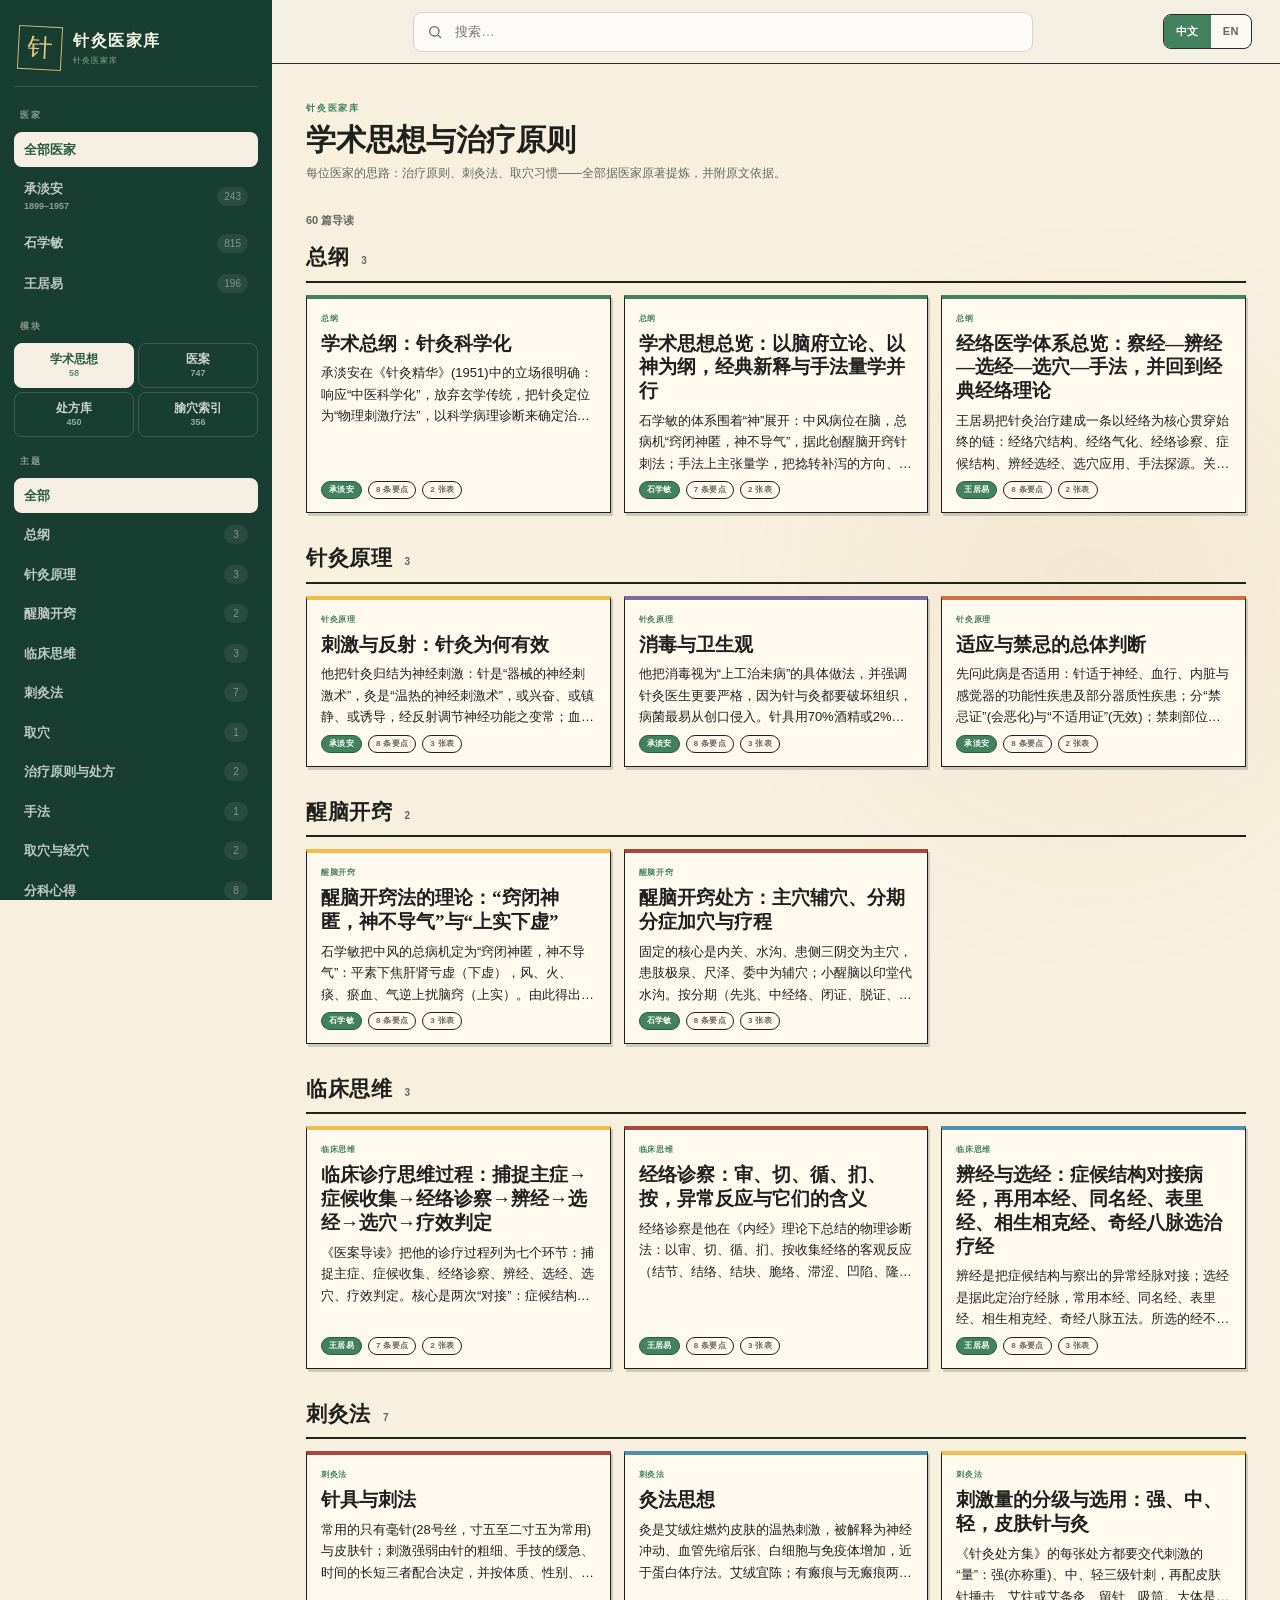
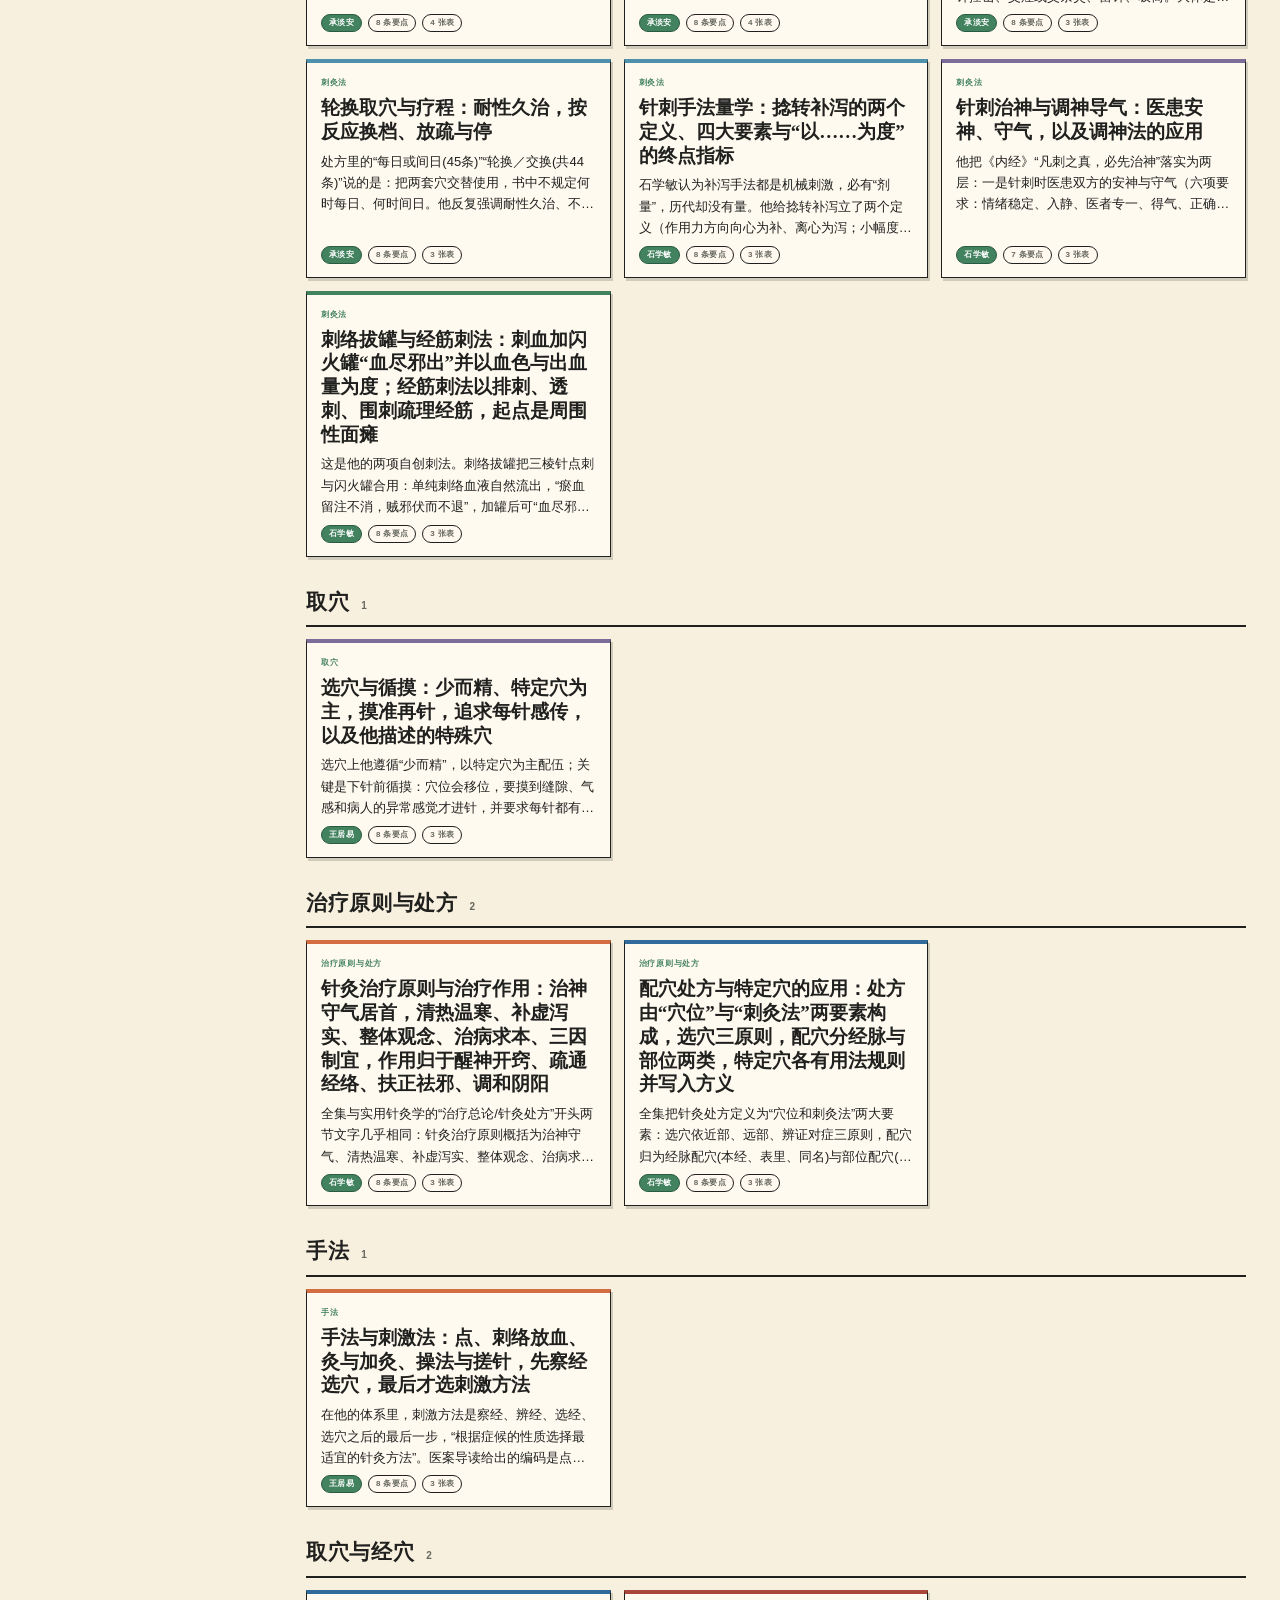
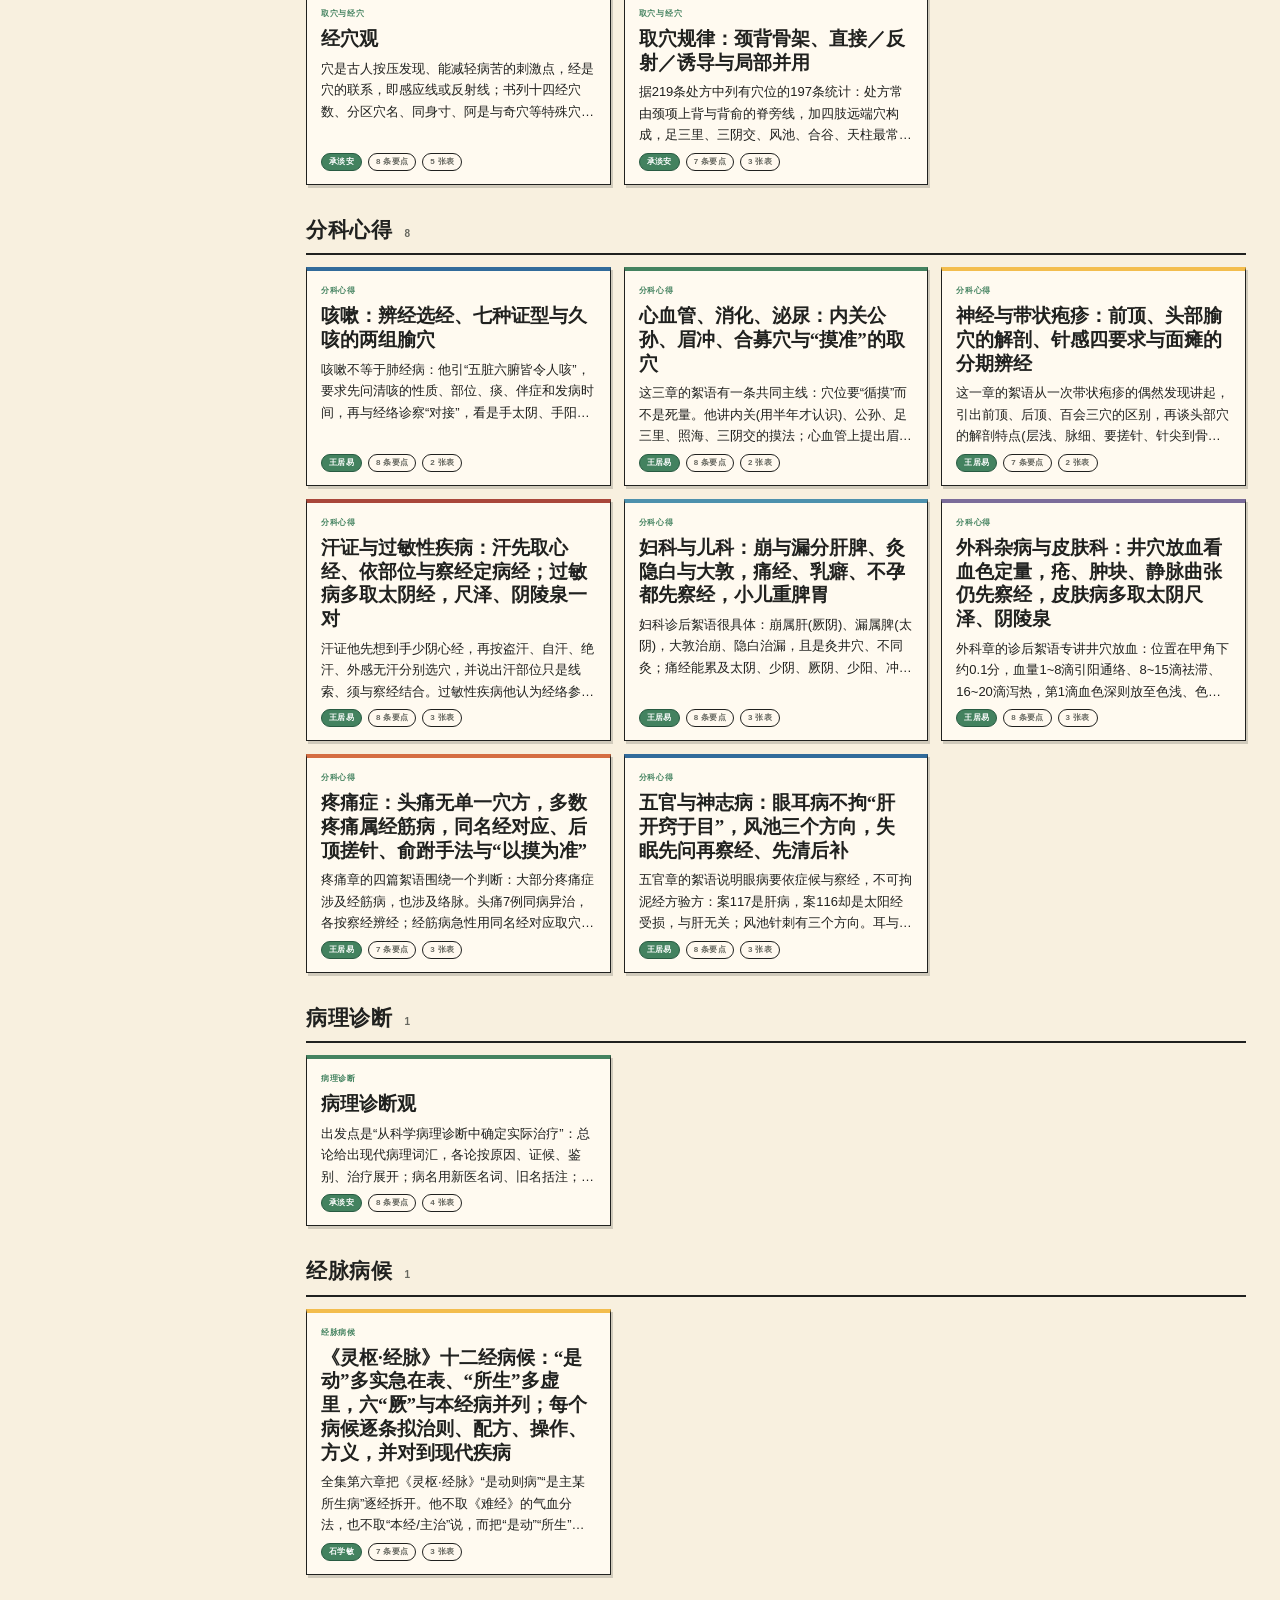
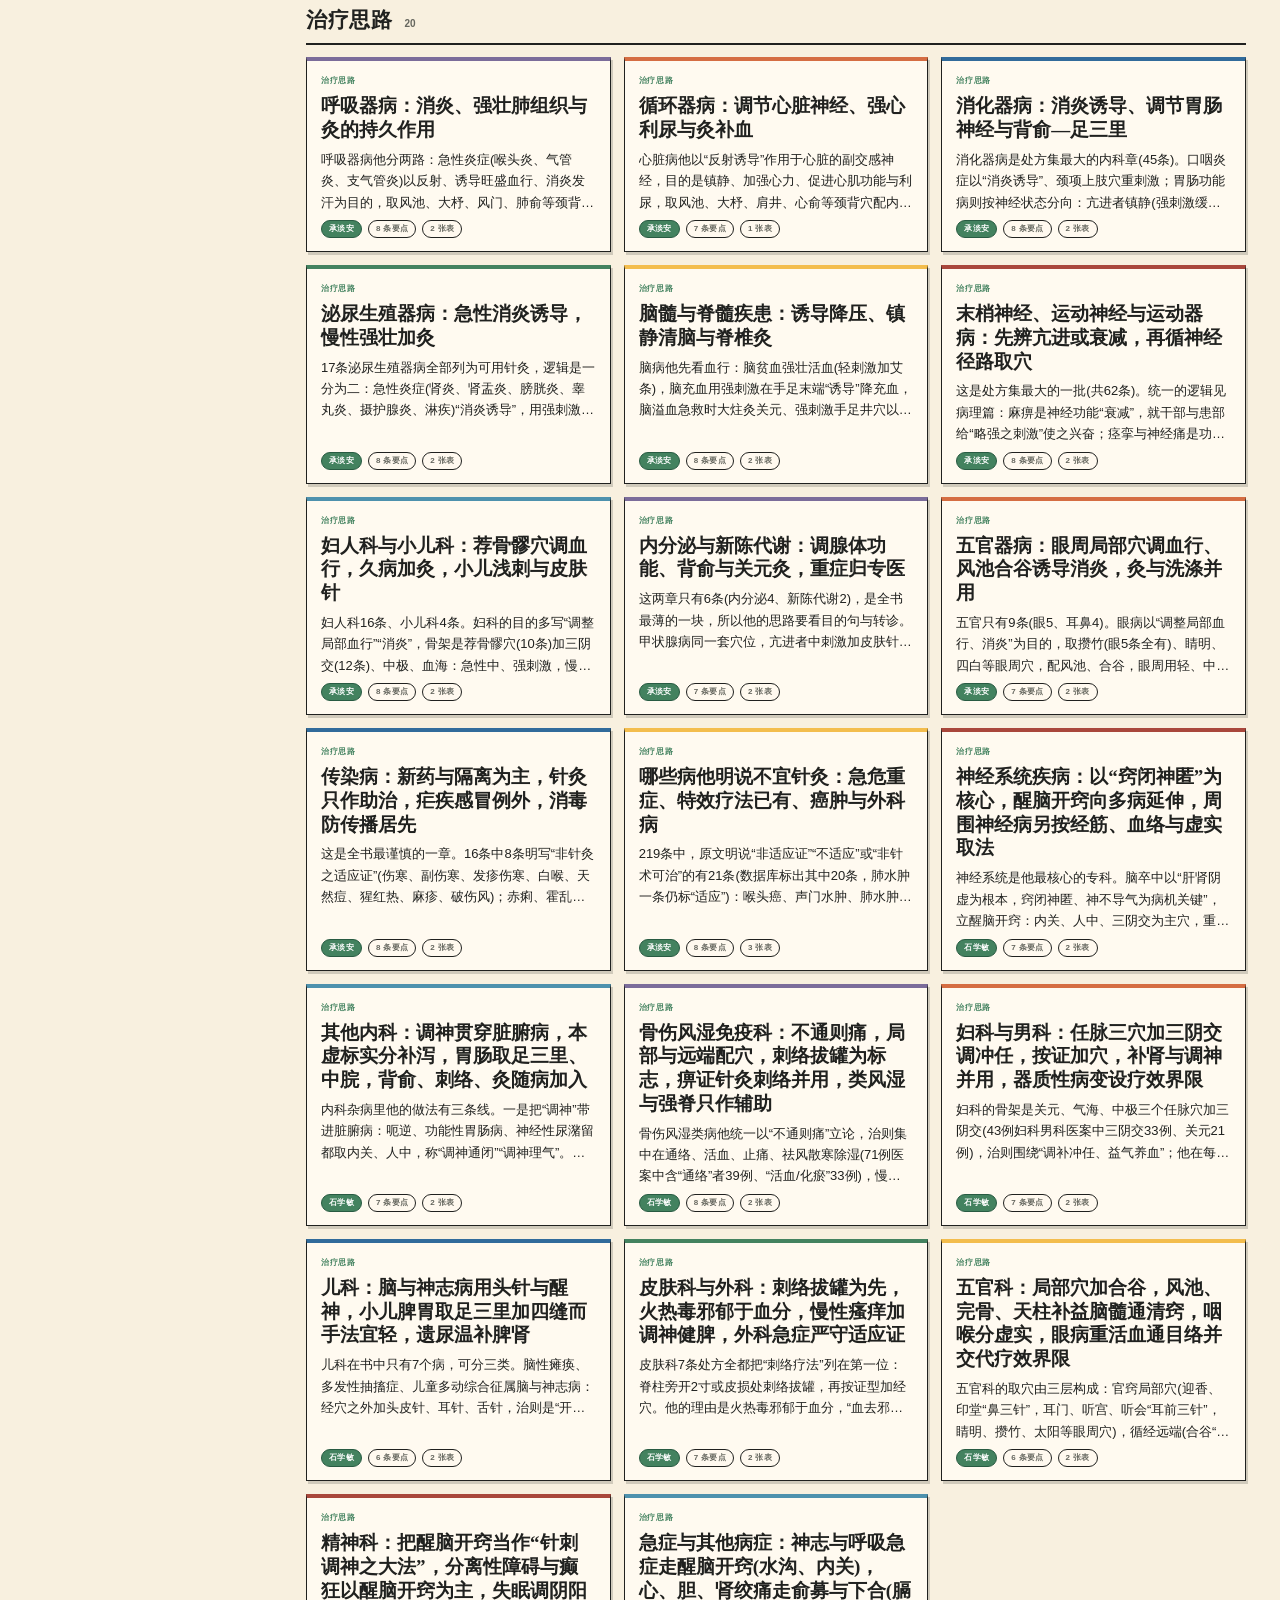
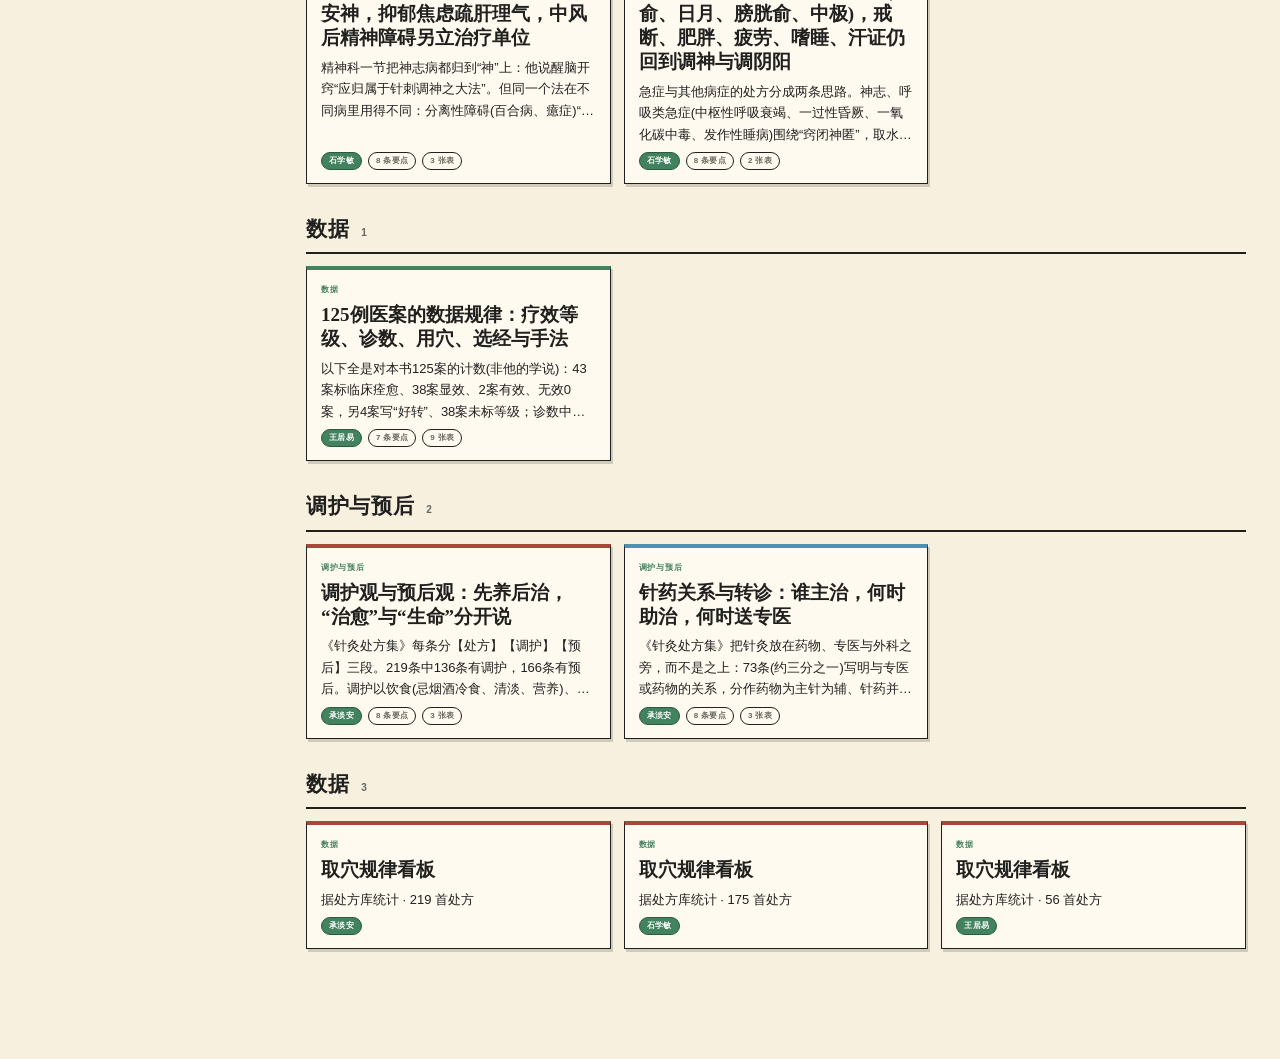
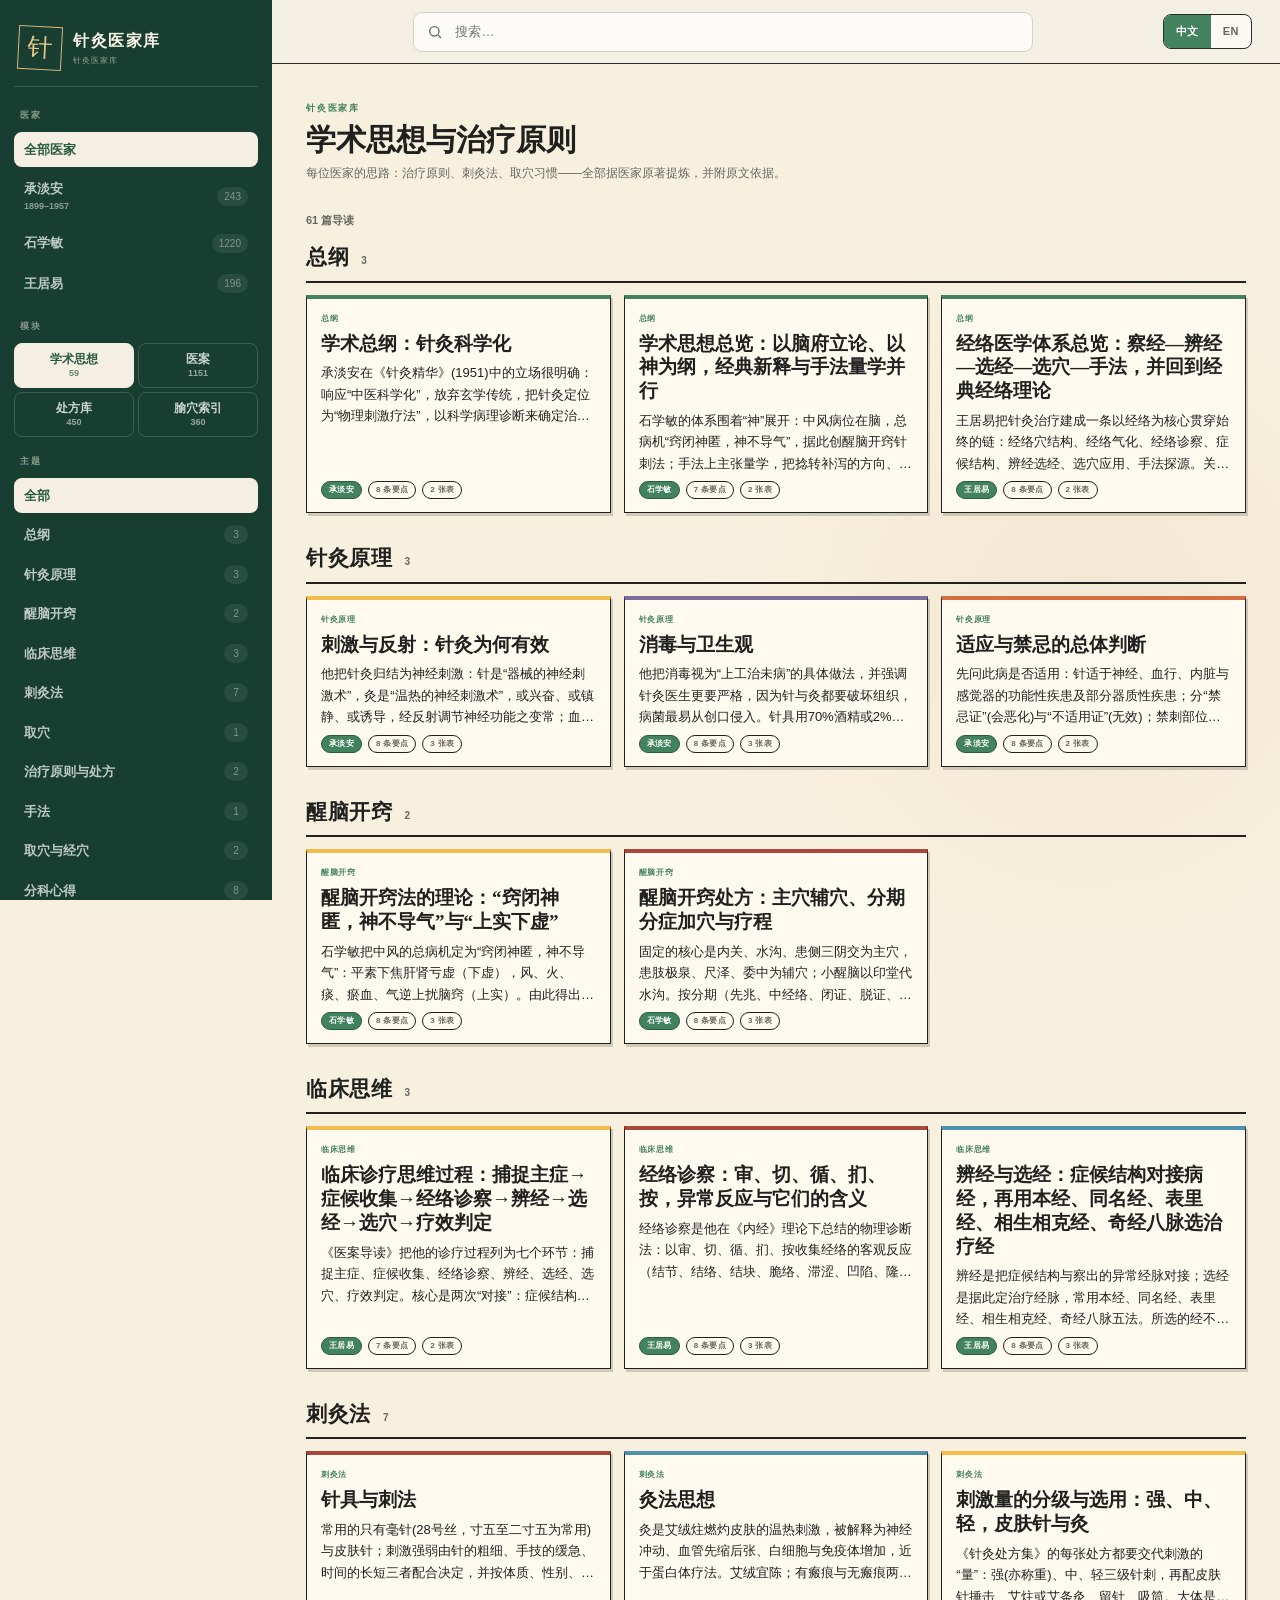
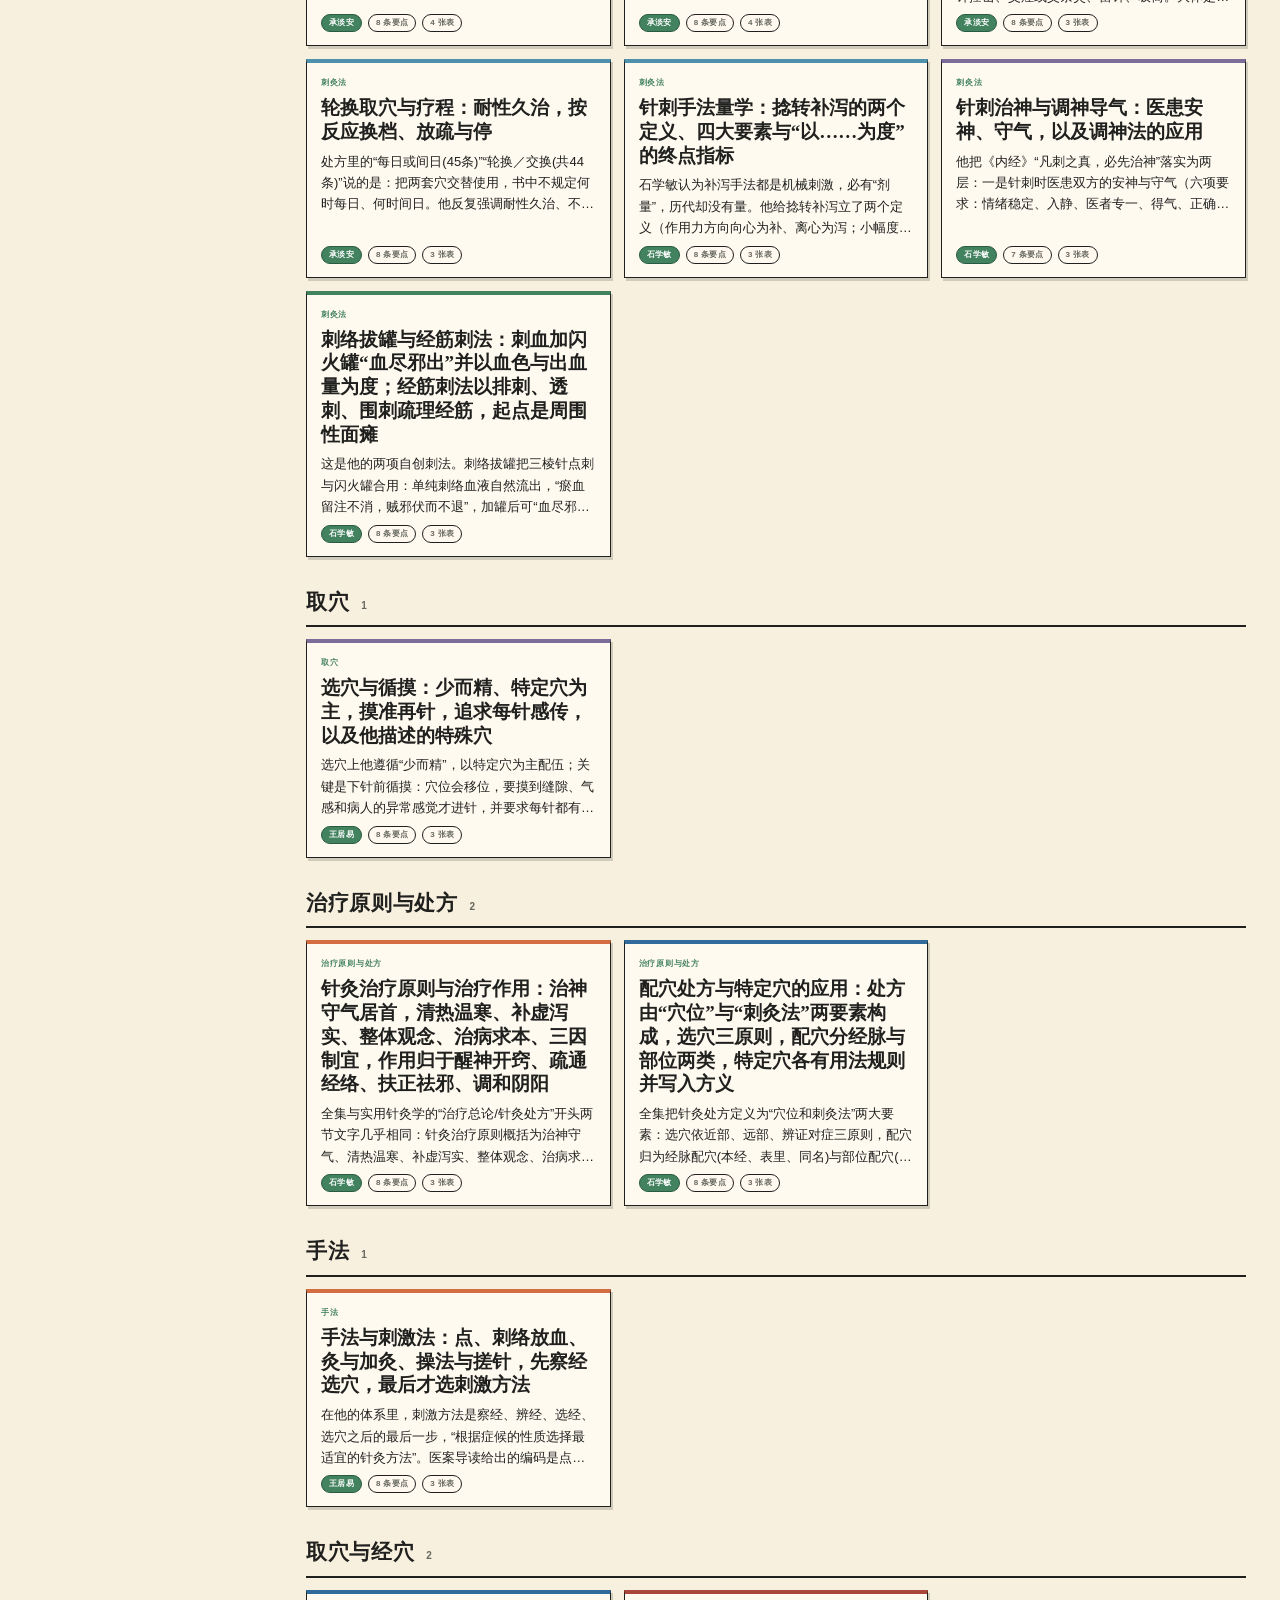
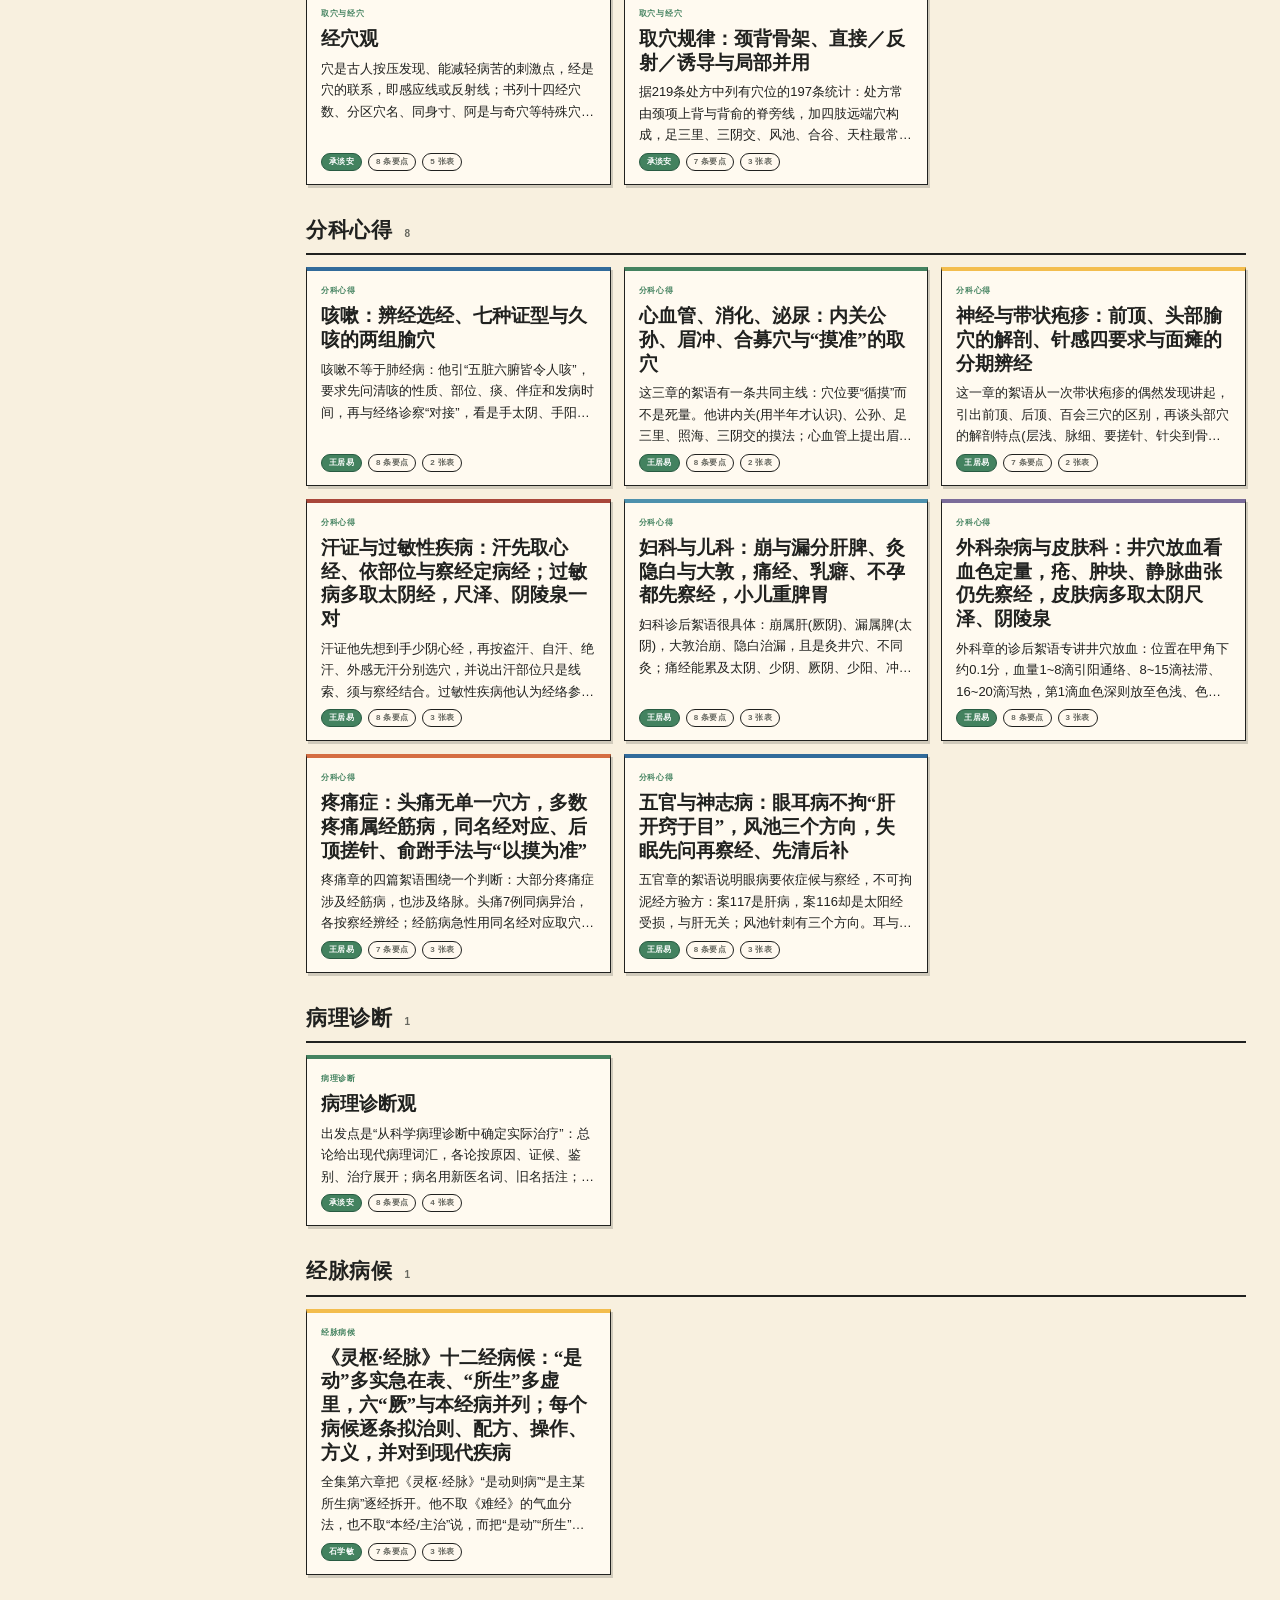
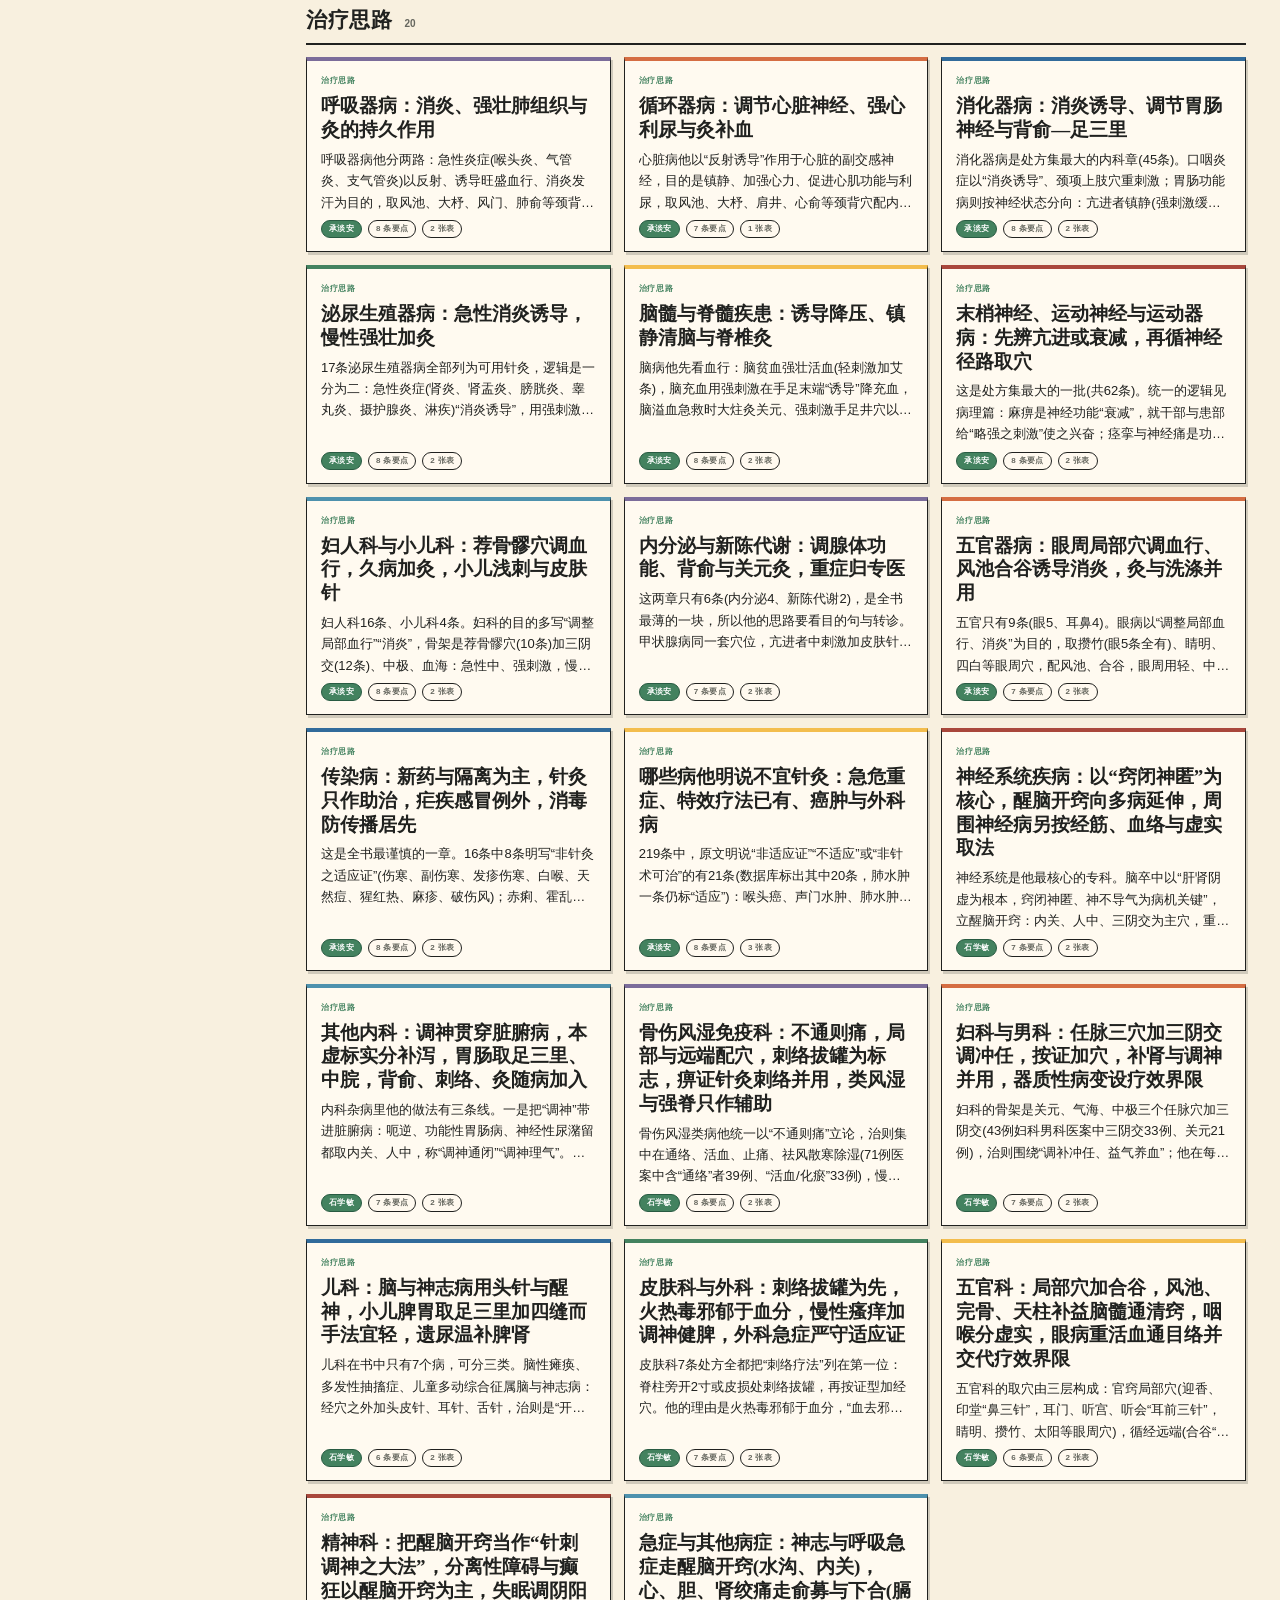
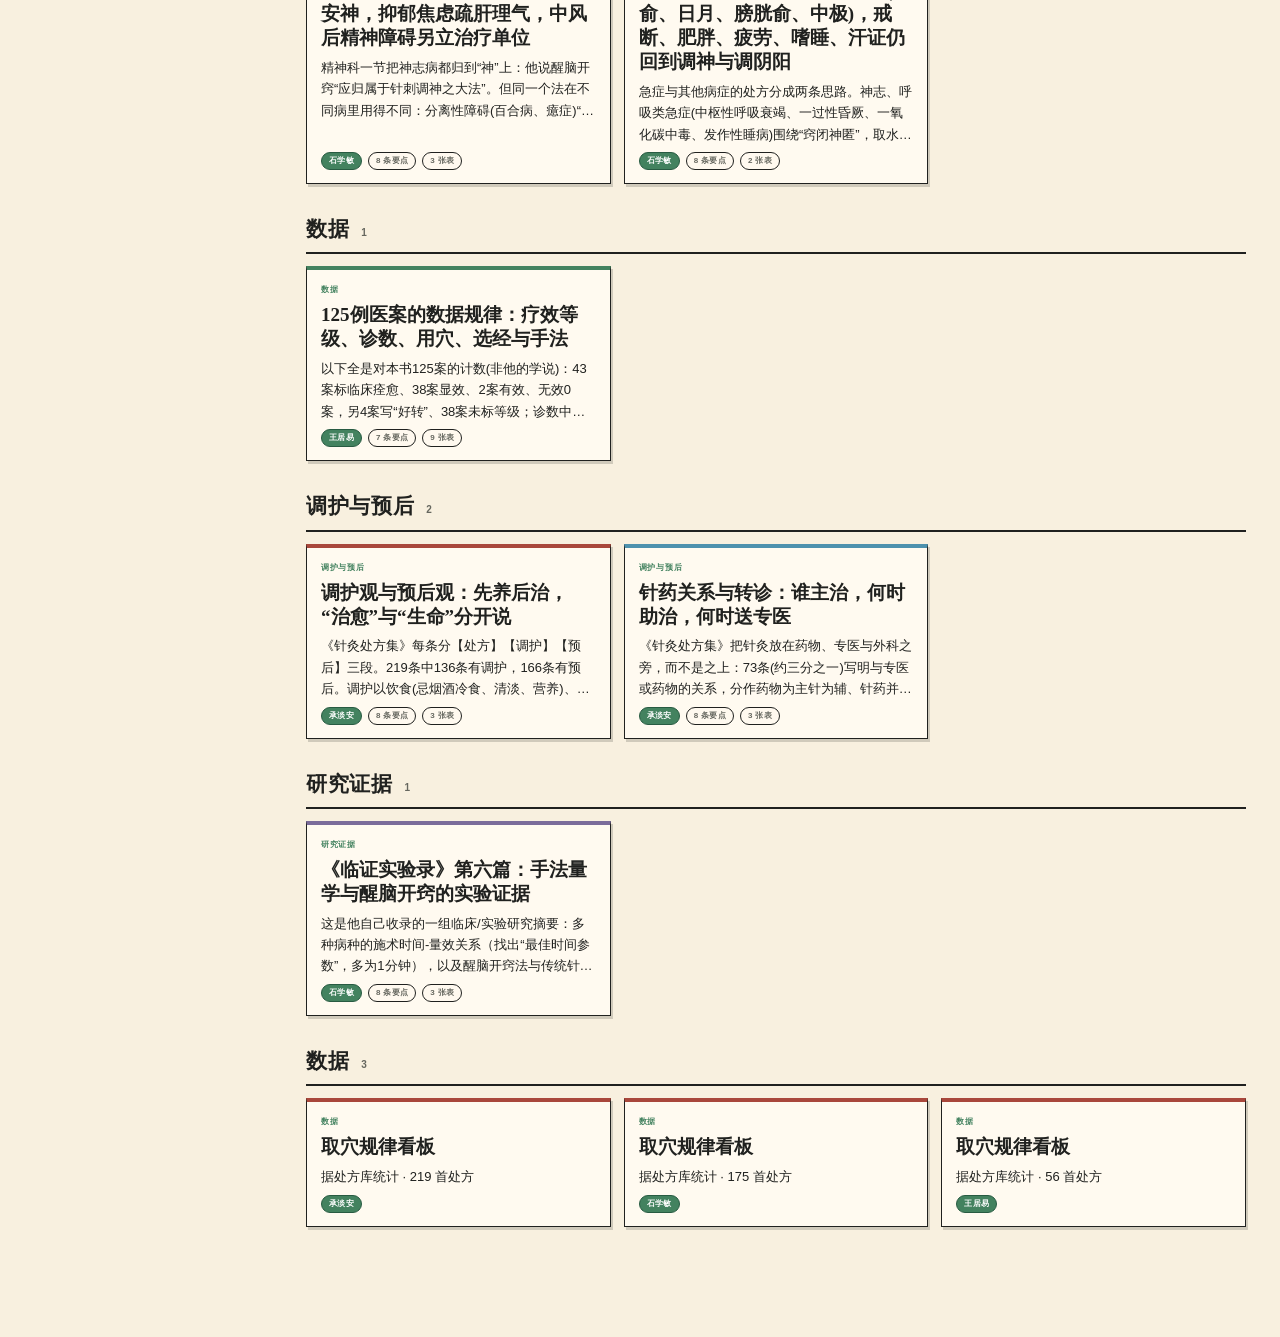
